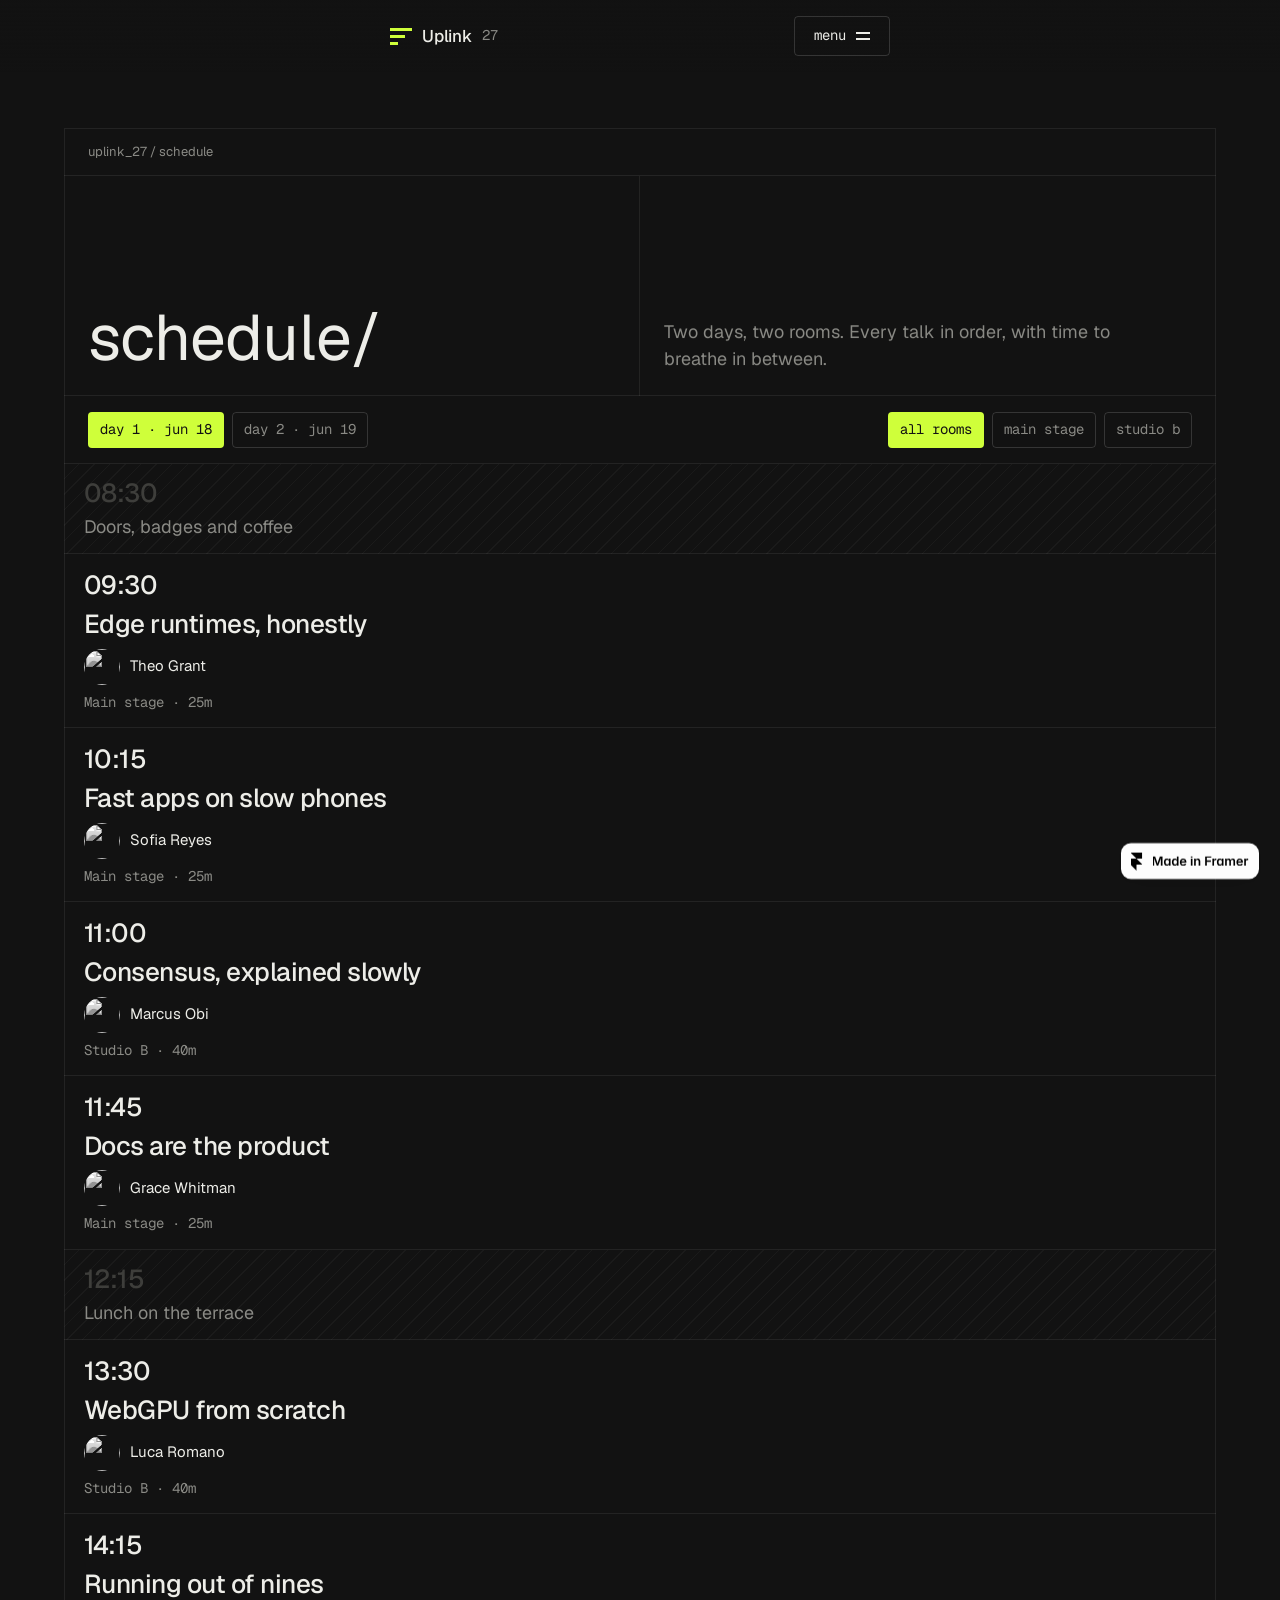
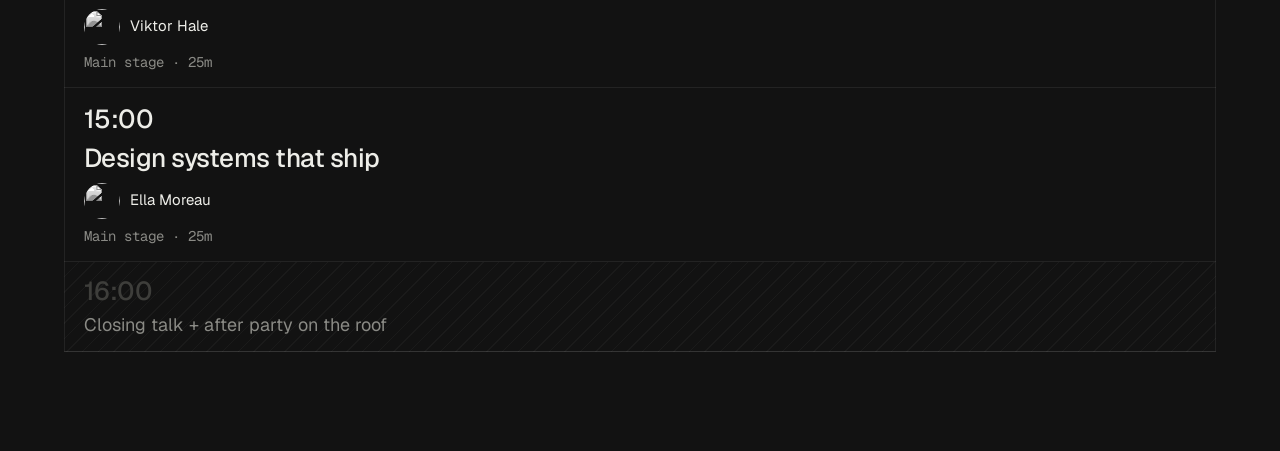
==== uplink-copy-site/schedule/index.html @ 3e93060b "Framer Uplink 27 export'unu orijinal haliyle ekle Framer "Full Site Export" çıktısı (~/Downloads/upl" ====
<!doctype html>
<!-- Made in Framer · framer.com -->
<!-- Published Nov 7, 2026, 7:01 PM UTC -->
<html dir="ltr">
<head><script>(function(){var p=location.pathname;if(p.endsWith("/index.html")){history.replaceState(null,"",p.slice(0,-10))}})()</script><script>(function(){document.addEventListener("click",function(e){if(e.defaultPrevented||e.button!==0||e.metaKey||e.ctrlKey||e.shiftKey||e.altKey)return;var a=e.target&&e.target.closest?e.target.closest("a[href]"):null;if(!a)return;if(a.target&&a.target!=="_self")return;if(a.hasAttribute("download"))return;var href=a.getAttribute("href")||"";if(href.charAt(0)==="#")return;var u;try{u=new URL(a.href,location.href)}catch(err){return}if(u.origin!==location.origin)return;if(u.pathname===location.pathname&&u.hash)return;e.preventDefault();e.stopPropagation();location.assign(u.href)},true)})()</script><script>(function(){var M={"/sites/6qKRHPJuOulgF9iphfBqgC/searchIndex-bbk2t8xtTjRT.json":"assets/framerusercontent.com/sites/6qKRHPJuOulgF9iphfBqgC/searchIndex-bbk2t8xtTjRT.json","/images/btPNyXOE58vjiGgznYb05Z1S4c.png":"assets/framerusercontent.com/images/btPNyXOE58vjiGgznYb05Z1S4c.png","/images/lqGhwTAApcG7jBtMNrDeK4U89Y.png":"assets/framerusercontent.com/images/lqGhwTAApcG7jBtMNrDeK4U89Y.png","/assets/6OEBJhrZTpBjxjBNBwyht365Hpk.png":"assets/framerusercontent.com/assets/6OEBJhrZTpBjxjBNBwyht365Hpk.png","/assets/5vvr9Vy74if2I6bQbJvbw7SY1pQ.woff2":"assets/framerusercontent.com/assets/5vvr9Vy74if2I6bQbJvbw7SY1pQ.woff2","/assets/EOr0mi4hNtlgWNn9if640EZzXCo.woff2":"assets/framerusercontent.com/assets/EOr0mi4hNtlgWNn9if640EZzXCo.woff2","/assets/Y9k9QrlZAqio88Klkmbd8VoMQc.woff2":"assets/framerusercontent.com/assets/Y9k9QrlZAqio88Klkmbd8VoMQc.woff2","/assets/OYrD2tBIBPvoJXiIHnLoOXnY9M.woff2":"assets/framerusercontent.com/assets/OYrD2tBIBPvoJXiIHnLoOXnY9M.woff2","/assets/JeYwfuaPfZHQhEG8U5gtPDZ7WQ.woff2":"assets/framerusercontent.com/assets/JeYwfuaPfZHQhEG8U5gtPDZ7WQ.woff2","/assets/GrgcKwrN6d3Uz8EwcLHZxwEfC4.woff2":"assets/framerusercontent.com/assets/GrgcKwrN6d3Uz8EwcLHZxwEfC4.woff2","/assets/b6Y37FthZeALduNqHicBT6FutY.woff2":"assets/framerusercontent.com/assets/b6Y37FthZeALduNqHicBT6FutY.woff2","/images/v34hGNZCOzm5ogaaOcq73k49Jhw.jpg?width=640&height=640":"assets/framerusercontent.com/images/v34hGNZCOzm5ogaaOcq73k49Jhw.1v6pxe9.jpg","/images/v34hGNZCOzm5ogaaOcq73k49Jhw.jpg?scale-down-to=512&width=640&height=640":"assets/framerusercontent.com/images/v34hGNZCOzm5ogaaOcq73k49Jhw.0c2qcuz.jpg","/images/62C3tPkg0Akp8vOVEFGW9ryIYs.jpg?width=640&height=640":"assets/framerusercontent.com/images/62C3tPkg0Akp8vOVEFGW9ryIYs.1v6pxe9.jpg","/images/62C3tPkg0Akp8vOVEFGW9ryIYs.jpg?scale-down-to=512&width=640&height=640":"assets/framerusercontent.com/images/62C3tPkg0Akp8vOVEFGW9ryIYs.0c2qcuz.jpg","/images/TdGBTYFsm7v7IxM99FUC194BifA.jpg?width=640&height=640":"assets/framerusercontent.com/images/TdGBTYFsm7v7IxM99FUC194BifA.1v6pxe9.jpg","/images/TdGBTYFsm7v7IxM99FUC194BifA.jpg?scale-down-to=512&width=640&height=640":"assets/framerusercontent.com/images/TdGBTYFsm7v7IxM99FUC194BifA.0c2qcuz.jpg","/images/FprOQVirBCxwd9srnzBF9wgnEs.jpg?width=640&height=640":"assets/framerusercontent.com/images/FprOQVirBCxwd9srnzBF9wgnEs.1v6pxe9.jpg","/images/FprOQVirBCxwd9srnzBF9wgnEs.jpg?scale-down-to=512&width=640&height=640":"assets/framerusercontent.com/images/FprOQVirBCxwd9srnzBF9wgnEs.0c2qcuz.jpg","/images/NYt9kobyNBPN69YOxrturUGZAbc.jpg?width=640&height=640":"assets/framerusercontent.com/images/NYt9kobyNBPN69YOxrturUGZAbc.1v6pxe9.jpg","/images/NYt9kobyNBPN69YOxrturUGZAbc.jpg?scale-down-to=512&width=640&height=640":"assets/framerusercontent.com/images/NYt9kobyNBPN69YOxrturUGZAbc.0c2qcuz.jpg","/images/QVUcLbchER4o2jCyNWIZvHH6Lo.jpg?width=640&height=640":"assets/framerusercontent.com/images/QVUcLbchER4o2jCyNWIZvHH6Lo.1v6pxe9.jpg","/images/QVUcLbchER4o2jCyNWIZvHH6Lo.jpg?scale-down-to=512&width=640&height=640":"assets/framerusercontent.com/images/QVUcLbchER4o2jCyNWIZvHH6Lo.0c2qcuz.jpg","/images/sMzYYbaNDfYk3tYI4EDVr1t2A.jpg?width=640&height=640":"assets/framerusercontent.com/images/sMzYYbaNDfYk3tYI4EDVr1t2A.1v6pxe9.jpg","/images/sMzYYbaNDfYk3tYI4EDVr1t2A.jpg?scale-down-to=512&width=640&height=640":"assets/framerusercontent.com/images/sMzYYbaNDfYk3tYI4EDVr1t2A.0c2qcuz.jpg","/images/W2QtAO9Mx8zzwFrMNwVBlgzJU.jpg?width=640&height=640":"assets/framerusercontent.com/images/W2QtAO9Mx8zzwFrMNwVBlgzJU.1v6pxe9.jpg","/images/W2QtAO9Mx8zzwFrMNwVBlgzJU.jpg?scale-down-to=512&width=640&height=640":"assets/framerusercontent.com/images/W2QtAO9Mx8zzwFrMNwVBlgzJU.0c2qcuz.jpg","/images/Q6Npz4EXqtEO6uRdAHqiKIbs.jpg?width=640&height=640":"assets/framerusercontent.com/images/Q6Npz4EXqtEO6uRdAHqiKIbs.1v6pxe9.jpg","/images/Q6Npz4EXqtEO6uRdAHqiKIbs.jpg?scale-down-to=512&width=640&height=640":"assets/framerusercontent.com/images/Q6Npz4EXqtEO6uRdAHqiKIbs.0c2qcuz.jpg","/images/aSluGDwaoELLZvQFLgtrr9yQdjQ.jpg?width=640&height=640":"assets/framerusercontent.com/images/aSluGDwaoELLZvQFLgtrr9yQdjQ.1v6pxe9.jpg","/images/aSluGDwaoELLZvQFLgtrr9yQdjQ.jpg?scale-down-to=512&width=640&height=640":"assets/framerusercontent.com/images/aSluGDwaoELLZvQFLgtrr9yQdjQ.0c2qcuz.jpg","/images/KihaD5QIoy3pUQUPCrPOWUZj9JI.jpg?width=640&height=640":"assets/framerusercontent.com/images/KihaD5QIoy3pUQUPCrPOWUZj9JI.1v6pxe9.jpg","/images/KihaD5QIoy3pUQUPCrPOWUZj9JI.jpg?scale-down-to=512&width=640&height=640":"assets/framerusercontent.com/images/KihaD5QIoy3pUQUPCrPOWUZj9JI.0c2qcuz.jpg","/images/Z3jA3VhM3nGO62dLeA0vkXG9Wlc.jpg?width=640&height=640":"assets/framerusercontent.com/images/Z3jA3VhM3nGO62dLeA0vkXG9Wlc.1v6pxe9.jpg","/images/Z3jA3VhM3nGO62dLeA0vkXG9Wlc.jpg?scale-down-to=512&width=640&height=640":"assets/framerusercontent.com/images/Z3jA3VhM3nGO62dLeA0vkXG9Wlc.0c2qcuz.jpg","/images/ntOSEy2PaQAhGyaDxX14cltsbqQ.jpg?scale-down-to=512&width=1200&height=675":"assets/framerusercontent.com/images/ntOSEy2PaQAhGyaDxX14cltsbqQ.19pmp3m.jpg","/images/ntOSEy2PaQAhGyaDxX14cltsbqQ.jpg?scale-down-to=1024&width=1200&height=675":"assets/framerusercontent.com/images/ntOSEy2PaQAhGyaDxX14cltsbqQ.1weghvx.jpg","/images/ntOSEy2PaQAhGyaDxX14cltsbqQ.jpg?width=1200&height=675":"assets/framerusercontent.com/images/ntOSEy2PaQAhGyaDxX14cltsbqQ.1wz1moo.jpg","/images/tHFbEmokcVFPYO2gBLfqxJSTPqU.jpg?scale-down-to=512&width=1200&height=800":"assets/framerusercontent.com/images/tHFbEmokcVFPYO2gBLfqxJSTPqU.1vxc378.jpg","/images/tHFbEmokcVFPYO2gBLfqxJSTPqU.jpg?scale-down-to=1024&width=1200&height=800":"assets/framerusercontent.com/images/tHFbEmokcVFPYO2gBLfqxJSTPqU.1aqyxsf.jpg","/images/tHFbEmokcVFPYO2gBLfqxJSTPqU.jpg?width=1200&height=800":"assets/framerusercontent.com/images/tHFbEmokcVFPYO2gBLfqxJSTPqU.05uq1lu.jpg","/images/FprOQVirBCxwd9srnzBF9wgnEs.jpg":"assets/framerusercontent.com/images/FprOQVirBCxwd9srnzBF9wgnEs.jpg","/images/4MSC81hTRNvgIZnq2FRh7qSb4k.png?scale-down-to=512&width=836&height=136":"assets/framerusercontent.com/images/4MSC81hTRNvgIZnq2FRh7qSb4k.0nto17m.png","/images/4MSC81hTRNvgIZnq2FRh7qSb4k.png?width=836&height=136":"assets/framerusercontent.com/images/4MSC81hTRNvgIZnq2FRh7qSb4k.0gxer74.png","/images/kW8wpQGSf2UoucIl9HQa3SDKQ.png?scale-down-to=512&width=556&height=166":"assets/framerusercontent.com/images/kW8wpQGSf2UoucIl9HQa3SDKQ.0s21a98.png","/images/kW8wpQGSf2UoucIl9HQa3SDKQ.png?width=556&height=166":"assets/framerusercontent.com/images/kW8wpQGSf2UoucIl9HQa3SDKQ.1olll6u.png","/images/JUW3bctjrH1pFaStTcCMIjPJKo.png?scale-down-to=512&width=778&height=136":"assets/framerusercontent.com/images/JUW3bctjrH1pFaStTcCMIjPJKo.0ixyc63.png","/images/JUW3bctjrH1pFaStTcCMIjPJKo.png?width=778&height=136":"assets/framerusercontent.com/images/JUW3bctjrH1pFaStTcCMIjPJKo.1xo2y6h.png","/images/86uf3UpgD4o1j7j8M1Pnbi9ZRAE.png?scale-down-to=512&width=666&height=138":"assets/framerusercontent.com/images/86uf3UpgD4o1j7j8M1Pnbi9ZRAE.0gxrgd5.png","/images/86uf3UpgD4o1j7j8M1Pnbi9ZRAE.png?width=666&height=138":"assets/framerusercontent.com/images/86uf3UpgD4o1j7j8M1Pnbi9ZRAE.18pgi6v.png","/images/iRsYonTL0uHlfzv9i86C56wAl2U.png?scale-down-to=512&width=736&height=136":"assets/framerusercontent.com/images/iRsYonTL0uHlfzv9i86C56wAl2U.0t70ja5.png","/images/iRsYonTL0uHlfzv9i86C56wAl2U.png?width=736&height=136":"assets/framerusercontent.com/images/iRsYonTL0uHlfzv9i86C56wAl2U.0ge3587.png","/images/W8nmI36vFSYJRHaTFKaJdrAubY.png?scale-down-to=512&width=734&height=136":"assets/framerusercontent.com/images/W8nmI36vFSYJRHaTFKaJdrAubY.0zgtvkb.png","/images/W8nmI36vFSYJRHaTFKaJdrAubY.png?width=734&height=136":"assets/framerusercontent.com/images/W8nmI36vFSYJRHaTFKaJdrAubY.0dzpj2h.png","/images/mZExpkU9P0NNwO8uLpOBL45w.png?width=492&height=136":"assets/framerusercontent.com/images/mZExpkU9P0NNwO8uLpOBL45w.0egyhr6.png","/images/CzZ9SHXvw0esp7i766pPym8IbMg.png?scale-down-to=512&width=684&height=136":"assets/framerusercontent.com/images/CzZ9SHXvw0esp7i766pPym8IbMg.05y1mvn.png","/images/CzZ9SHXvw0esp7i766pPym8IbMg.png?width=684&height=136":"assets/framerusercontent.com/images/CzZ9SHXvw0esp7i766pPym8IbMg.1li8umt.png","/images/zAuAYTuBKAxliFrwcITZsZCzvc.png?scale-down-to=512&width=888&height=136":"assets/framerusercontent.com/images/zAuAYTuBKAxliFrwcITZsZCzvc.1h0y8th.png","/images/zAuAYTuBKAxliFrwcITZsZCzvc.png?width=888&height=136":"assets/framerusercontent.com/images/zAuAYTuBKAxliFrwcITZsZCzvc.09hfjsz.png","/images/BLLByekf2L2XFx1JZBMUO7ozGHM.png?scale-down-to=512&width=694&height=166":"assets/framerusercontent.com/images/BLLByekf2L2XFx1JZBMUO7ozGHM.1evlqrt.png","/images/BLLByekf2L2XFx1JZBMUO7ozGHM.png?width=694&height=166":"assets/framerusercontent.com/images/BLLByekf2L2XFx1JZBMUO7ozGHM.0toej8z.png","/images/RUFcVT2Ia5zCQt9gaPC15fXVW5M.png?scale-down-to=512&width=562&height=136":"assets/framerusercontent.com/images/RUFcVT2Ia5zCQt9gaPC15fXVW5M.0yoxclk.png","/images/RUFcVT2Ia5zCQt9gaPC15fXVW5M.png?width=562&height=136":"assets/framerusercontent.com/images/RUFcVT2Ia5zCQt9gaPC15fXVW5M.1bcduo6.png","/images/tJ33hXTtXywWKd3Hzeq053fQTw.png?scale-down-to=512&width=550&height=136":"assets/framerusercontent.com/images/tJ33hXTtXywWKd3Hzeq053fQTw.1ngnk1z.png","/images/tJ33hXTtXywWKd3Hzeq053fQTw.png?width=550&height=136":"assets/framerusercontent.com/images/tJ33hXTtXywWKd3Hzeq053fQTw.0nfi85p.png","/sites/6qKRHPJuOulgF9iphfBqgC/rolldown-runtime.Bi-D_2cA.mjs":"assets/framerusercontent.com/sites/6qKRHPJuOulgF9iphfBqgC/rolldown-runtime.Bi-D_2cA.mjs","/sites/6qKRHPJuOulgF9iphfBqgC/react.Dxe_2v0O.mjs":"assets/framerusercontent.com/sites/6qKRHPJuOulgF9iphfBqgC/react.Dxe_2v0O.mjs","/sites/6qKRHPJuOulgF9iphfBqgC/framer.CP5NoSiw.mjs":"assets/framerusercontent.com/sites/6qKRHPJuOulgF9iphfBqgC/framer.CP5NoSiw.mjs","/sites/6qKRHPJuOulgF9iphfBqgC/motion.Yk2TEZIE.mjs":"assets/framerusercontent.com/sites/6qKRHPJuOulgF9iphfBqgC/motion.Yk2TEZIE.mjs","/sites/6qKRHPJuOulgF9iphfBqgC/toplevel-deps.DMkW1u5u.mjs":"assets/framerusercontent.com/sites/6qKRHPJuOulgF9iphfBqgC/toplevel-deps.DMkW1u5u.mjs","/sites/6qKRHPJuOulgF9iphfBqgC/Gm22-tiVP5hHiXTTLEHMLZyeu0I41ZX3vdWfWu9yfbA.Cr_bfCIR.mjs":"assets/framerusercontent.com/sites/6qKRHPJuOulgF9iphfBqgC/Gm22-tiVP5hHiXTTLEHMLZyeu0I41ZX3vdWfWu9yfbA.Cr_bfCIR.mjs","/sites/6qKRHPJuOulgF9iphfBqgC/IrByOniPY.D6ASh_bz.mjs":"assets/framerusercontent.com/sites/6qKRHPJuOulgF9iphfBqgC/IrByOniPY.D6ASh_bz.mjs","/sites/6qKRHPJuOulgF9iphfBqgC/ixER2O3GK.tBSG3B-w.mjs":"assets/framerusercontent.com/sites/6qKRHPJuOulgF9iphfBqgC/ixER2O3GK.tBSG3B-w.mjs","/sites/6qKRHPJuOulgF9iphfBqgC/kanukuOLH.CgVYyb6C.mjs":"assets/framerusercontent.com/sites/6qKRHPJuOulgF9iphfBqgC/kanukuOLH.CgVYyb6C.mjs","/sites/6qKRHPJuOulgF9iphfBqgC/t87mvH_qt.CYOGEPja.mjs":"assets/framerusercontent.com/sites/6qKRHPJuOulgF9iphfBqgC/t87mvH_qt.CYOGEPja.mjs","/sites/6qKRHPJuOulgF9iphfBqgC/augiA20Il.DYLFBa-R.mjs":"assets/framerusercontent.com/sites/6qKRHPJuOulgF9iphfBqgC/augiA20Il.DYLFBa-R.mjs","/sites/6qKRHPJuOulgF9iphfBqgC/script_main.C7nk36ca.mjs":"assets/framerusercontent.com/sites/6qKRHPJuOulgF9iphfBqgC/script_main.C7nk36ca.mjs","/assets/xzgKPWf5y6iuVzme8D08Mr0GDM.png":"assets/framerusercontent.com/assets/xzgKPWf5y6iuVzme8D08Mr0GDM.png","/sites/6qKRHPJuOulgF9iphfBqgC/fA9NtF54edqZDJpPYJBLaPq8WoKxrBJ-dJ4ovLjklUg.BkuN0gIz.mjs":"assets/framerusercontent.com/sites/6qKRHPJuOulgF9iphfBqgC/fA9NtF54edqZDJpPYJBLaPq8WoKxrBJ-dJ4ovLjklUg.BkuN0gIz.mjs","/sites/6qKRHPJuOulgF9iphfBqgC/k1NfB4ggH.BBK_tNWA.mjs":"assets/framerusercontent.com/sites/6qKRHPJuOulgF9iphfBqgC/k1NfB4ggH.BBK_tNWA.mjs","/sites/6qKRHPJuOulgF9iphfBqgC/QpehGXTBr.CRyr1Ird.mjs":"assets/framerusercontent.com/sites/6qKRHPJuOulgF9iphfBqgC/QpehGXTBr.CRyr1Ird.mjs","/assets/rA4taqUC3RcqoCIfRT7KkKwgV4.png":"assets/framerusercontent.com/assets/rA4taqUC3RcqoCIfRT7KkKwgV4.png","/sites/6qKRHPJuOulgF9iphfBqgC/-FrovgLAbV43H5JVKSfI8W2HClx6mMUcO1D0-G73TLY.D-GGlmT8.mjs":"assets/framerusercontent.com/sites/6qKRHPJuOulgF9iphfBqgC/-FrovgLAbV43H5JVKSfI8W2HClx6mMUcO1D0-G73TLY.D-GGlmT8.mjs","/sites/6qKRHPJuOulgF9iphfBqgC/SaXUtSxbU.BmGqw4X3.mjs":"assets/framerusercontent.com/sites/6qKRHPJuOulgF9iphfBqgC/SaXUtSxbU.BmGqw4X3.mjs","/sites/6qKRHPJuOulgF9iphfBqgC/lY7tPPzGt0sCAIL_Sl2jLOnYgNlDdguI_6d8zkt72As.isXdBcOk.mjs":"assets/framerusercontent.com/sites/6qKRHPJuOulgF9iphfBqgC/lY7tPPzGt0sCAIL_Sl2jLOnYgNlDdguI_6d8zkt72As.isXdBcOk.mjs","/sites/6qKRHPJuOulgF9iphfBqgC/EPsZO57VJoZS4Rf7pKap0JrszgSAe70qQ1rzNqH_MlU.C093EDhI.mjs":"assets/framerusercontent.com/sites/6qKRHPJuOulgF9iphfBqgC/EPsZO57VJoZS4Rf7pKap0JrszgSAe70qQ1rzNqH_MlU.C093EDhI.mjs","/sites/6qKRHPJuOulgF9iphfBqgC/HVWCUDKGkBMrtRE0fqUipM1LNgByVHYLwjgQ07E-gb0.D5FAYfRk.mjs":"assets/framerusercontent.com/sites/6qKRHPJuOulgF9iphfBqgC/HVWCUDKGkBMrtRE0fqUipM1LNgByVHYLwjgQ07E-gb0.D5FAYfRk.mjs","/sites/6qKRHPJuOulgF9iphfBqgC/iT8wT6gw8y3u5EAdShBC0N7kBiDG6kW96YEsy00KpsE.QD7j1neR.mjs":"assets/framerusercontent.com/sites/6qKRHPJuOulgF9iphfBqgC/iT8wT6gw8y3u5EAdShBC0N7kBiDG6kW96YEsy00KpsE.QD7j1neR.mjs","/sites/6qKRHPJuOulgF9iphfBqgC/QHa5kXqI7NgWeMGmjhpK_XoPU-kRIhuQe50mLgMeySY.BP2UebrZ.mjs":"assets/framerusercontent.com/sites/6qKRHPJuOulgF9iphfBqgC/QHa5kXqI7NgWeMGmjhpK_XoPU-kRIhuQe50mLgMeySY.BP2UebrZ.mjs","/sites/6qKRHPJuOulgF9iphfBqgC/2yLMbSV57adVmCxEdowAcElIrRoWrdQop1Eze0Sqr4Q.DSKw1RK5.mjs":"assets/framerusercontent.com/sites/6qKRHPJuOulgF9iphfBqgC/2yLMbSV57adVmCxEdowAcElIrRoWrdQop1Eze0Sqr4Q.DSKw1RK5.mjs","/sites/6qKRHPJuOulgF9iphfBqgC/_TQuJdwfaN0za0yyjhIoPjx1Hay0ax2Ad5FJ_BFiQ8c.DvdWvqaW.mjs":"assets/framerusercontent.com/sites/6qKRHPJuOulgF9iphfBqgC/_TQuJdwfaN0za0yyjhIoPjx1Hay0ax2Ad5FJ_BFiQ8c.DvdWvqaW.mjs","/sites/6qKRHPJuOulgF9iphfBqgC/PX9hIOIVM.C5yimjwD.mjs":"assets/framerusercontent.com/sites/6qKRHPJuOulgF9iphfBqgC/PX9hIOIVM.C5yimjwD.mjs","/modules/gbmgYFmHqdzAtN5HRo5l/JriOVw8tRgKP5FoLAAsW/kanukuOLH.js":"assets/framerusercontent.com/modules/gbmgYFmHqdzAtN5HRo5l/JriOVw8tRgKP5FoLAAsW/kanukuOLH.js","/images/GfGkADagM4KEibNcIiRUWlfrR0.jpg":"assets/framerusercontent.com/images/GfGkADagM4KEibNcIiRUWlfrR0.jpg","/images/TdGBTYFsm7v7IxM99FUC194BifA.jpg":"assets/framerusercontent.com/images/TdGBTYFsm7v7IxM99FUC194BifA.jpg","/images/62C3tPkg0Akp8vOVEFGW9ryIYs.jpg":"assets/framerusercontent.com/images/62C3tPkg0Akp8vOVEFGW9ryIYs.jpg","/images/NYt9kobyNBPN69YOxrturUGZAbc.jpg":"assets/framerusercontent.com/images/NYt9kobyNBPN69YOxrturUGZAbc.jpg","/modules/91cfpcW4TGiqGO7cN9Om/KUfHBzvTALqHV2jgbrVR/b2G7FQkHk.js":"assets/framerusercontent.com/modules/91cfpcW4TGiqGO7cN9Om/KUfHBzvTALqHV2jgbrVR/b2G7FQkHk.js","/modules/N4P6d0GtREuPb0zNiYwm/rjmSDOAn82Theanr916A/LqTf6wmf1.js":"assets/framerusercontent.com/modules/N4P6d0GtREuPb0zNiYwm/rjmSDOAn82Theanr916A/LqTf6wmf1.js","/modules/DTYPSU1OEdMd6NdXZzHJ/31mRhfvZDMLoe4iLEdNP/ol_uNZUKK.js":"assets/framerusercontent.com/modules/DTYPSU1OEdMd6NdXZzHJ/31mRhfvZDMLoe4iLEdNP/ol_uNZUKK.js","/modules/VmTTthkJ1ajoOvPit9BZ/J2JfU5xufLb86N0ipMbB/RHU19FfB8.js":"assets/framerusercontent.com/modules/VmTTthkJ1ajoOvPit9BZ/J2JfU5xufLb86N0ipMbB/RHU19FfB8.js","/third-party-assets/fontshare/":"assets/framerusercontent.com/third-party-assets/fontshare/index","/sites/6qKRHPJuOulgF9iphfBqgC/chunk.B3RYC8bk.BmD0bPAz.mjs":"assets/framerusercontent.com/sites/6qKRHPJuOulgF9iphfBqgC/chunk.B3RYC8bk.BmD0bPAz.mjs","/sites/6qKRHPJuOulgF9iphfBqgC/epBF_d5fc.CilxCuZb.mjs":"assets/framerusercontent.com/sites/6qKRHPJuOulgF9iphfBqgC/epBF_d5fc.CilxCuZb.mjs","/modules/cr2JP4nVTMHOJ11papw2/4KVcnMwDubsOiOviumkJ/wa5pbCViz.js":"assets/framerusercontent.com/modules/cr2JP4nVTMHOJ11papw2/4KVcnMwDubsOiOviumkJ/wa5pbCViz.js","/sites/6qKRHPJuOulgF9iphfBqgC/eUp2jMXoI.BRzaHbpG.mjs":"assets/framerusercontent.com/sites/6qKRHPJuOulgF9iphfBqgC/eUp2jMXoI.BRzaHbpG.mjs","/sites/6qKRHPJuOulgF9iphfBqgC/MyuALfv6j.CdHqPb0y.mjs":"assets/framerusercontent.com/sites/6qKRHPJuOulgF9iphfBqgC/MyuALfv6j.CdHqPb0y.mjs","/sites/6qKRHPJuOulgF9iphfBqgC/Hzt6h4iWr.Di2K5G2S.mjs":"assets/framerusercontent.com/sites/6qKRHPJuOulgF9iphfBqgC/Hzt6h4iWr.Di2K5G2S.mjs","/sites/6qKRHPJuOulgF9iphfBqgC/Dqa3bHtR0.5F3FeOkv.mjs":"assets/framerusercontent.com/sites/6qKRHPJuOulgF9iphfBqgC/Dqa3bHtR0.5F3FeOkv.mjs","/modules/wKZcZ989QKFo68lOvpsh/evcTrMJSvkHlgClNCgyr/ZkuUwWIrU.js":"assets/framerusercontent.com/modules/wKZcZ989QKFo68lOvpsh/evcTrMJSvkHlgClNCgyr/ZkuUwWIrU.js","/sites/6qKRHPJuOulgF9iphfBqgC/jiUcCvxca.J3A4IeVI.mjs":"assets/framerusercontent.com/sites/6qKRHPJuOulgF9iphfBqgC/jiUcCvxca.J3A4IeVI.mjs","/modules/gbmgYFmHqdzAtN5HRo5l/JriOVw8tRgKP5FoLAAsW/kanukuOLH-0.js":"assets/framerusercontent.com/modules/gbmgYFmHqdzAtN5HRo5l/JriOVw8tRgKP5FoLAAsW/kanukuOLH-0.js","/modules/gbmgYFmHqdzAtN5HRo5l/JriOVw8tRgKP5FoLAAsW/kanukuOLH-1.js":"assets/framerusercontent.com/modules/gbmgYFmHqdzAtN5HRo5l/JriOVw8tRgKP5FoLAAsW/kanukuOLH-1.js","/modules/N4P6d0GtREuPb0zNiYwm/rjmSDOAn82Theanr916A/LqTf6wmf1-0.js":"assets/framerusercontent.com/modules/N4P6d0GtREuPb0zNiYwm/rjmSDOAn82Theanr916A/LqTf6wmf1-0.js","/modules/N4P6d0GtREuPb0zNiYwm/rjmSDOAn82Theanr916A/LqTf6wmf1-1.js":"assets/framerusercontent.com/modules/N4P6d0GtREuPb0zNiYwm/rjmSDOAn82Theanr916A/LqTf6wmf1-1.js","/modules/91cfpcW4TGiqGO7cN9Om/KUfHBzvTALqHV2jgbrVR/b2G7FQkHk-0.js":"assets/framerusercontent.com/modules/91cfpcW4TGiqGO7cN9Om/KUfHBzvTALqHV2jgbrVR/b2G7FQkHk-0.js","/modules/91cfpcW4TGiqGO7cN9Om/KUfHBzvTALqHV2jgbrVR/b2G7FQkHk-1.js":"assets/framerusercontent.com/modules/91cfpcW4TGiqGO7cN9Om/KUfHBzvTALqHV2jgbrVR/b2G7FQkHk-1.js","/modules/VmTTthkJ1ajoOvPit9BZ/J2JfU5xufLb86N0ipMbB/RHU19FfB8-0.js":"assets/framerusercontent.com/modules/VmTTthkJ1ajoOvPit9BZ/J2JfU5xufLb86N0ipMbB/RHU19FfB8-0.js","/modules/VmTTthkJ1ajoOvPit9BZ/J2JfU5xufLb86N0ipMbB/RHU19FfB8-1.js":"assets/framerusercontent.com/modules/VmTTthkJ1ajoOvPit9BZ/J2JfU5xufLb86N0ipMbB/RHU19FfB8-1.js","/modules/DTYPSU1OEdMd6NdXZzHJ/31mRhfvZDMLoe4iLEdNP/ol_uNZUKK-0.js":"assets/framerusercontent.com/modules/DTYPSU1OEdMd6NdXZzHJ/31mRhfvZDMLoe4iLEdNP/ol_uNZUKK-0.js","/modules/DTYPSU1OEdMd6NdXZzHJ/31mRhfvZDMLoe4iLEdNP/ol_uNZUKK-1.js":"assets/framerusercontent.com/modules/DTYPSU1OEdMd6NdXZzHJ/31mRhfvZDMLoe4iLEdNP/ol_uNZUKK-1.js","/modules/cr2JP4nVTMHOJ11papw2/4KVcnMwDubsOiOviumkJ/wa5pbCViz-0.js":"assets/framerusercontent.com/modules/cr2JP4nVTMHOJ11papw2/4KVcnMwDubsOiOviumkJ/wa5pbCViz-0.js","/modules/cr2JP4nVTMHOJ11papw2/4KVcnMwDubsOiOviumkJ/wa5pbCViz-1.js":"assets/framerusercontent.com/modules/cr2JP4nVTMHOJ11papw2/4KVcnMwDubsOiOviumkJ/wa5pbCViz-1.js","/assets/kRycZENBVCBBbMhfvXTmYU7Vqc.png":"assets/framerusercontent.com/assets/kRycZENBVCBBbMhfvXTmYU7Vqc.png","/modules/GHkseUtoFszHpVW5qyko/mbltlF5luOTvh241xm2a/Dqa3bHtR0.js":"assets/framerusercontent.com/modules/GHkseUtoFszHpVW5qyko/mbltlF5luOTvh241xm2a/Dqa3bHtR0.js","/modules/wKZcZ989QKFo68lOvpsh/evcTrMJSvkHlgClNCgyr/ZkuUwWIrU-0.js":"assets/framerusercontent.com/modules/wKZcZ989QKFo68lOvpsh/evcTrMJSvkHlgClNCgyr/ZkuUwWIrU-0.js","/modules/wKZcZ989QKFo68lOvpsh/evcTrMJSvkHlgClNCgyr/ZkuUwWIrU-1.js":"assets/framerusercontent.com/modules/wKZcZ989QKFo68lOvpsh/evcTrMJSvkHlgClNCgyr/ZkuUwWIrU-1.js","/modules/BsaeudFpdvvWP4bggusr/esG4rl8qkprp6Uo8W7or/MyuALfv6j.js":"assets/framerusercontent.com/modules/BsaeudFpdvvWP4bggusr/esG4rl8qkprp6Uo8W7or/MyuALfv6j.js","/assets/dDzGJmakk6EUwTgyQDX0Eyne4wE.png":"assets/framerusercontent.com/assets/dDzGJmakk6EUwTgyQDX0Eyne4wE.png","/modules/GHkseUtoFszHpVW5qyko/mbltlF5luOTvh241xm2a/Dqa3bHtR0-0.js":"assets/framerusercontent.com/modules/GHkseUtoFszHpVW5qyko/mbltlF5luOTvh241xm2a/Dqa3bHtR0-0.js","/modules/GHkseUtoFszHpVW5qyko/mbltlF5luOTvh241xm2a/Dqa3bHtR0-1.js":"assets/framerusercontent.com/modules/GHkseUtoFszHpVW5qyko/mbltlF5luOTvh241xm2a/Dqa3bHtR0-1.js","/modules/BsaeudFpdvvWP4bggusr/esG4rl8qkprp6Uo8W7or/MyuALfv6j-0.js":"assets/framerusercontent.com/modules/BsaeudFpdvvWP4bggusr/esG4rl8qkprp6Uo8W7or/MyuALfv6j-0.js","/modules/BsaeudFpdvvWP4bggusr/esG4rl8qkprp6Uo8W7or/MyuALfv6j-1.js":"assets/framerusercontent.com/modules/BsaeudFpdvvWP4bggusr/esG4rl8qkprp6Uo8W7or/MyuALfv6j-1.js","/chunk-JSZPSK4C.mjs":"assets/app.framerstatic.com/chunk-JSZPSK4C.mjs","/chunk-BEAJFPMP.mjs":"assets/app.framerstatic.com/chunk-BEAJFPMP.mjs","/chunk-YRQ7G4QH.mjs":"assets/app.framerstatic.com/chunk-YRQ7G4QH.mjs","/chunk-WLHSDIGQ.mjs":"assets/app.framerstatic.com/chunk-WLHSDIGQ.mjs","/editorbar.62SZERSO.mjs":"assets/app.framerstatic.com/editorbar.62SZERSO.mjs","/chunk-WOEOGJ2W.mjs":"assets/app.framerstatic.com/chunk-WOEOGJ2W.mjs","/editorbar.NM2BL35K.css":"assets/app.framerstatic.com/editorbar.NM2BL35K.css","/EditButton-IWZK6YQ3.mjs":"assets/app.framerstatic.com/EditButton-IWZK6YQ3.mjs","/render-OIKC4UIA.mjs":"assets/app.framerstatic.com/render-OIKC4UIA.mjs","/chunk-BIA2XIC4.mjs":"assets/app.framerstatic.com/chunk-BIA2XIC4.mjs","/chunk-WAC2IPPM.mjs":"assets/app.framerstatic.com/chunk-WAC2IPPM.mjs","/chunk-6WCC4VXR.mjs":"assets/app.framerstatic.com/chunk-6WCC4VXR.mjs","/chunk-ZXP3HAVQ.mjs":"assets/app.framerstatic.com/chunk-ZXP3HAVQ.mjs","/chunk-LQMJJZ7H.mjs":"assets/app.framerstatic.com/chunk-LQMJJZ7H.mjs","/chunk-LQKOPGGN.mjs":"assets/app.framerstatic.com/chunk-LQKOPGGN.mjs","/chunk-SCCCCPCG.mjs":"assets/app.framerstatic.com/chunk-SCCCCPCG.mjs","/chunk-VFUMKGNV.mjs":"assets/app.framerstatic.com/chunk-VFUMKGNV.mjs","/chunk-D3BIVQHH.mjs":"assets/app.framerstatic.com/chunk-D3BIVQHH.mjs","/chunk-U7L72RHY.mjs":"assets/app.framerstatic.com/chunk-U7L72RHY.mjs","/chunk-L3JPZJ2K.mjs":"assets/app.framerstatic.com/chunk-L3JPZJ2K.mjs","/chunk-NOKC3ZEX.mjs":"assets/app.framerstatic.com/chunk-NOKC3ZEX.mjs","/chunk-V3C5CSFI.mjs":"assets/app.framerstatic.com/chunk-V3C5CSFI.mjs","/chunk-YKQPZTUX.mjs":"assets/app.framerstatic.com/chunk-YKQPZTUX.mjs","/chunk-7NRINZJY.mjs":"assets/app.framerstatic.com/chunk-7NRINZJY.mjs","/chunk-FIJLBKPU.mjs":"assets/app.framerstatic.com/chunk-FIJLBKPU.mjs","/chunk-UOHQUQUT.mjs":"assets/app.framerstatic.com/chunk-UOHQUQUT.mjs","/chunk-N4BXE2AG.mjs":"assets/app.framerstatic.com/chunk-N4BXE2AG.mjs","/chunk-OUQ7QHER.mjs":"assets/app.framerstatic.com/chunk-OUQ7QHER.mjs","/chunk-SAZULEG5.mjs":"assets/app.framerstatic.com/chunk-SAZULEG5.mjs","/chunk-GVLASJ2I.mjs":"assets/app.framerstatic.com/chunk-GVLASJ2I.mjs","/chunk-2TNEYMLU.mjs":"assets/app.framerstatic.com/chunk-2TNEYMLU.mjs","/chunk-I4WV5YGI.mjs":"assets/app.framerstatic.com/chunk-I4WV5YGI.mjs","/chunk-BEVD33K2.mjs":"assets/app.framerstatic.com/chunk-BEVD33K2.mjs","/chunk-OIRCAAOF.mjs":"assets/app.framerstatic.com/chunk-OIRCAAOF.mjs","/chunk-TULBJLSQ.mjs":"assets/app.framerstatic.com/chunk-TULBJLSQ.mjs","/chunk-E2B4PANW.mjs":"assets/app.framerstatic.com/chunk-E2B4PANW.mjs","/chunk-73DCT4FW.mjs":"assets/app.framerstatic.com/chunk-73DCT4FW.mjs","/chunk-Q652OIYH.mjs":"assets/app.framerstatic.com/chunk-Q652OIYH.mjs","/chunk-NU7BJZ44.mjs":"assets/app.framerstatic.com/chunk-NU7BJZ44.mjs","/chunk-6MAAPGOI.mjs":"assets/app.framerstatic.com/chunk-6MAAPGOI.mjs","/chunk-QL7HWLY6.mjs":"assets/app.framerstatic.com/chunk-QL7HWLY6.mjs","/chunk-EZMDKA7N.mjs":"assets/app.framerstatic.com/chunk-EZMDKA7N.mjs","/chunk-DVLP366F.mjs":"assets/app.framerstatic.com/chunk-DVLP366F.mjs","/chunk-STDMHL4N.mjs":"assets/app.framerstatic.com/chunk-STDMHL4N.mjs","/chunk-AYYBTPZU.mjs":"assets/app.framerstatic.com/chunk-AYYBTPZU.mjs","/chunk-L2QYKMOJ.mjs":"assets/app.framerstatic.com/chunk-L2QYKMOJ.mjs","/chunk-TQXQHNIA.mjs":"assets/app.framerstatic.com/chunk-TQXQHNIA.mjs","/chunk-ZKZJ3CDM.mjs":"assets/app.framerstatic.com/chunk-ZKZJ3CDM.mjs","/chunk-KYM2LAWB.mjs":"assets/app.framerstatic.com/chunk-KYM2LAWB.mjs","/chunk-G4XUWRQW.mjs":"assets/app.framerstatic.com/chunk-G4XUWRQW.mjs","/chunk-VBCXFFMV.mjs":"assets/app.framerstatic.com/chunk-VBCXFFMV.mjs","/chunk-GFKKOOR3.mjs":"assets/app.framerstatic.com/chunk-GFKKOOR3.mjs","/chunk-RDLE5VXU.mjs":"assets/app.framerstatic.com/chunk-RDLE5VXU.mjs","/chunk-QVDGMSWL.mjs":"assets/app.framerstatic.com/chunk-QVDGMSWL.mjs","/chunk-NXFCAOLM.mjs":"assets/app.framerstatic.com/chunk-NXFCAOLM.mjs","/chunk-4GL23XDC.mjs":"assets/app.framerstatic.com/chunk-4GL23XDC.mjs","/chunk-R2MXLLHS.mjs":"assets/app.framerstatic.com/chunk-R2MXLLHS.mjs","/chunk-QYUN3GWL.mjs":"assets/app.framerstatic.com/chunk-QYUN3GWL.mjs","/chunk-WWPX2YKV.mjs":"assets/app.framerstatic.com/chunk-WWPX2YKV.mjs","/chunk-UBF5D4QE.mjs":"assets/app.framerstatic.com/chunk-UBF5D4QE.mjs","/chunk-EHVYGNVJ.mjs":"assets/app.framerstatic.com/chunk-EHVYGNVJ.mjs","/chunk-BLSKQ6TG.mjs":"assets/app.framerstatic.com/chunk-BLSKQ6TG.mjs","/chunk-X3G2FYTS.mjs":"assets/app.framerstatic.com/chunk-X3G2FYTS.mjs","/chunk-ETFKW367.mjs":"assets/app.framerstatic.com/chunk-ETFKW367.mjs","/chunk-5PRTUGBU.mjs":"assets/app.framerstatic.com/chunk-5PRTUGBU.mjs","/chunk-XNZRDAH2.mjs":"assets/app.framerstatic.com/chunk-XNZRDAH2.mjs","/chunk-GHARU3XL.mjs":"assets/app.framerstatic.com/chunk-GHARU3XL.mjs","/chunk-PLZKQ22A.mjs":"assets/app.framerstatic.com/chunk-PLZKQ22A.mjs","/chunk-HQMZV6DP.mjs":"assets/app.framerstatic.com/chunk-HQMZV6DP.mjs","/chunk-5J75RUHV.mjs":"assets/app.framerstatic.com/chunk-5J75RUHV.mjs","/chunk-N2DJHBJE.mjs":"assets/app.framerstatic.com/chunk-N2DJHBJE.mjs","/chunk-BOLNZQB3.mjs":"assets/app.framerstatic.com/chunk-BOLNZQB3.mjs","/chunk-MYSAMYRY.mjs":"assets/app.framerstatic.com/chunk-MYSAMYRY.mjs","/chunk-XFC6OVIX.mjs":"assets/app.framerstatic.com/chunk-XFC6OVIX.mjs","/chunk-Y55C467E.mjs":"assets/app.framerstatic.com/chunk-Y55C467E.mjs","/chunk-TRZ6J3BA.mjs":"assets/app.framerstatic.com/chunk-TRZ6J3BA.mjs","/chunk-TZVEVLPV.mjs":"assets/app.framerstatic.com/chunk-TZVEVLPV.mjs","/chunk-OOAH7XZ5.mjs":"assets/app.framerstatic.com/chunk-OOAH7XZ5.mjs","/chunk-6YWJSXKA.mjs":"assets/app.framerstatic.com/chunk-6YWJSXKA.mjs","/chunk-ZHJ6HRM6.mjs":"assets/app.framerstatic.com/chunk-ZHJ6HRM6.mjs","/chunk-7QVWWMIF.mjs":"assets/app.framerstatic.com/chunk-7QVWWMIF.mjs","/chunk-VLNZ2AGW.mjs":"assets/app.framerstatic.com/chunk-VLNZ2AGW.mjs","/chunk-LB6X3CLW.mjs":"assets/app.framerstatic.com/chunk-LB6X3CLW.mjs","/chunk-D3SZBJZX.mjs":"assets/app.framerstatic.com/chunk-D3SZBJZX.mjs","/chunk-XL4SXJ2R.mjs":"assets/app.framerstatic.com/chunk-XL4SXJ2R.mjs","/chunk-FVIRDBI2.mjs":"assets/app.framerstatic.com/chunk-FVIRDBI2.mjs","/chunk-OGQCKB6U.mjs":"assets/app.framerstatic.com/chunk-OGQCKB6U.mjs","/chunk-DHZWEIEI.mjs":"assets/app.framerstatic.com/chunk-DHZWEIEI.mjs","/chunk-YY75G3LC.mjs":"assets/app.framerstatic.com/chunk-YY75G3LC.mjs","/chunk-2Z4UPA7G.mjs":"assets/app.framerstatic.com/chunk-2Z4UPA7G.mjs","/chunk-XEUPFUAZ.mjs":"assets/app.framerstatic.com/chunk-XEUPFUAZ.mjs","/chunk-GPIRUQFY.mjs":"assets/app.framerstatic.com/chunk-GPIRUQFY.mjs","/chunk-65U5SPEK.mjs":"assets/app.framerstatic.com/chunk-65U5SPEK.mjs","/chunk-5Y36GTP3.mjs":"assets/app.framerstatic.com/chunk-5Y36GTP3.mjs","/chunk-5WMVVAFY.mjs":"assets/app.framerstatic.com/chunk-5WMVVAFY.mjs","/chunk-WBAAF44U.mjs":"assets/app.framerstatic.com/chunk-WBAAF44U.mjs","/chunk-XOFJBWUY.mjs":"assets/app.framerstatic.com/chunk-XOFJBWUY.mjs","/chunk-RVEUZKWN.mjs":"assets/app.framerstatic.com/chunk-RVEUZKWN.mjs","/chunk-AJIMWAN7.mjs":"assets/app.framerstatic.com/chunk-AJIMWAN7.mjs","/chunk-L72QRVKJ.mjs":"assets/app.framerstatic.com/chunk-L72QRVKJ.mjs","/chunk-TLVBN4S2.mjs":"assets/app.framerstatic.com/chunk-TLVBN4S2.mjs","/chunk-OBPP2IZ7.mjs":"assets/app.framerstatic.com/chunk-OBPP2IZ7.mjs","/chunk-PP2DUQOO.mjs":"assets/app.framerstatic.com/chunk-PP2DUQOO.mjs","/chunk-JAOUGGNZ.mjs":"assets/app.framerstatic.com/chunk-JAOUGGNZ.mjs","/chunk-Y56KFRPW.mjs":"assets/app.framerstatic.com/chunk-Y56KFRPW.mjs","/chunk-M774VLGN.mjs":"assets/app.framerstatic.com/chunk-M774VLGN.mjs","/chunk-BFCQK7VA.mjs":"assets/app.framerstatic.com/chunk-BFCQK7VA.mjs","/chunk-B6JJ2XHA.mjs":"assets/app.framerstatic.com/chunk-B6JJ2XHA.mjs","/chunk-47P32JLD.mjs":"assets/app.framerstatic.com/chunk-47P32JLD.mjs","/chunk-V6F6SSST.mjs":"assets/app.framerstatic.com/chunk-V6F6SSST.mjs","/chunk-K6L5GVTR.mjs":"assets/app.framerstatic.com/chunk-K6L5GVTR.mjs","/chunk-G3KF7MVA.mjs":"assets/app.framerstatic.com/chunk-G3KF7MVA.mjs","/chunk-WPWSHZF5.mjs":"assets/app.framerstatic.com/chunk-WPWSHZF5.mjs","/chunk-YT5HHZEW.mjs":"assets/app.framerstatic.com/chunk-YT5HHZEW.mjs","/chunk-TVE3KXP2.mjs":"assets/app.framerstatic.com/chunk-TVE3KXP2.mjs","/chunk-R6JTFMJS.mjs":"assets/app.framerstatic.com/chunk-R6JTFMJS.mjs","/chunk-Q2DQLQOI.mjs":"assets/app.framerstatic.com/chunk-Q2DQLQOI.mjs","/chunk-DGUFEM7F.mjs":"assets/app.framerstatic.com/chunk-DGUFEM7F.mjs","/chunk-VNF7J37M.mjs":"assets/app.framerstatic.com/chunk-VNF7J37M.mjs","/chunk-4R2QGXIH.mjs":"assets/app.framerstatic.com/chunk-4R2QGXIH.mjs","/chunk-QJ6O5K72.mjs":"assets/app.framerstatic.com/chunk-QJ6O5K72.mjs","/chunk-SKQVGOCW.mjs":"assets/app.framerstatic.com/chunk-SKQVGOCW.mjs","/chunk-ZJXUWVST.mjs":"assets/app.framerstatic.com/chunk-ZJXUWVST.mjs","/chunk-P7RVVTNH.mjs":"assets/app.framerstatic.com/chunk-P7RVVTNH.mjs","/chunk-ALPJL5PK.mjs":"assets/app.framerstatic.com/chunk-ALPJL5PK.mjs","/chunk-SCYDFCJI.mjs":"assets/app.framerstatic.com/chunk-SCYDFCJI.mjs","/chunk-DWEQS5LX.mjs":"assets/app.framerstatic.com/chunk-DWEQS5LX.mjs","/chunk-EEJMCYNK.mjs":"assets/app.framerstatic.com/chunk-EEJMCYNK.mjs","/chunk-FUQZY6JN.mjs":"assets/app.framerstatic.com/chunk-FUQZY6JN.mjs","/chunk-TS24LVSZ.mjs":"assets/app.framerstatic.com/chunk-TS24LVSZ.mjs","/chunk-7N53YJEJ.mjs":"assets/app.framerstatic.com/chunk-7N53YJEJ.mjs","/chunk-P6Q3LWLD.mjs":"assets/app.framerstatic.com/chunk-P6Q3LWLD.mjs","/chunk-5GXVFY3X.mjs":"assets/app.framerstatic.com/chunk-5GXVFY3X.mjs","/chunk-VIFBAVOY.mjs":"assets/app.framerstatic.com/chunk-VIFBAVOY.mjs","/chunk-VD6KMVU6.mjs":"assets/app.framerstatic.com/chunk-VD6KMVU6.mjs","/chunk-LHVBJBF4.mjs":"assets/app.framerstatic.com/chunk-LHVBJBF4.mjs","/chunk-HNEHKRZ2.mjs":"assets/app.framerstatic.com/chunk-HNEHKRZ2.mjs","/chunk-IMIVVTRP.mjs":"assets/app.framerstatic.com/chunk-IMIVVTRP.mjs","/chunk-4YX5P4IW.mjs":"assets/app.framerstatic.com/chunk-4YX5P4IW.mjs","/chunk-J4QUXV2R.mjs":"assets/app.framerstatic.com/chunk-J4QUXV2R.mjs","/chunk-ZN6XA7TQ.mjs":"assets/app.framerstatic.com/chunk-ZN6XA7TQ.mjs","/chunk-LE2K7MQ2.mjs":"assets/app.framerstatic.com/chunk-LE2K7MQ2.mjs","/chunk-AZT72PBL.mjs":"assets/app.framerstatic.com/chunk-AZT72PBL.mjs","/chunk-RQ7GRXIO.mjs":"assets/app.framerstatic.com/chunk-RQ7GRXIO.mjs","/chunk-4HRYW54D.mjs":"assets/app.framerstatic.com/chunk-4HRYW54D.mjs","/chunk-AZXT5MI7.mjs":"assets/app.framerstatic.com/chunk-AZXT5MI7.mjs","/chunk-KO4U3KEX.mjs":"assets/app.framerstatic.com/chunk-KO4U3KEX.mjs","/chunk-VW2PG5NQ.mjs":"assets/app.framerstatic.com/chunk-VW2PG5NQ.mjs","/chunk-RM2JK3Y4.mjs":"assets/app.framerstatic.com/chunk-RM2JK3Y4.mjs","/chunk-KN4UVSHF.mjs":"assets/app.framerstatic.com/chunk-KN4UVSHF.mjs","/chunk-SJ5ZASSS.mjs":"assets/app.framerstatic.com/chunk-SJ5ZASSS.mjs","/chunk-3PIOJLHR.mjs":"assets/app.framerstatic.com/chunk-3PIOJLHR.mjs","/chunk-AULNQJA7.mjs":"assets/app.framerstatic.com/chunk-AULNQJA7.mjs","/chunk-NHI45D3X.mjs":"assets/app.framerstatic.com/chunk-NHI45D3X.mjs","/chunk-MJKUC5N4.mjs":"assets/app.framerstatic.com/chunk-MJKUC5N4.mjs","/chunk-5JXGSRPG.mjs":"assets/app.framerstatic.com/chunk-5JXGSRPG.mjs","/chunk-TMNKKTTH.mjs":"assets/app.framerstatic.com/chunk-TMNKKTTH.mjs","/chunk-EKYJNLIX.mjs":"assets/app.framerstatic.com/chunk-EKYJNLIX.mjs","/chunk-7WJ42D6X.mjs":"assets/app.framerstatic.com/chunk-7WJ42D6X.mjs","/chunk-YS3B4HMG.mjs":"assets/app.framerstatic.com/chunk-YS3B4HMG.mjs","/chunk-P5P54LX6.mjs":"assets/app.framerstatic.com/chunk-P5P54LX6.mjs","/chunk-R3RMO3B5.mjs":"assets/app.framerstatic.com/chunk-R3RMO3B5.mjs","/chunk-TCSMRUAW.mjs":"assets/app.framerstatic.com/chunk-TCSMRUAW.mjs","/chunk-3DO2FQVH.mjs":"assets/app.framerstatic.com/chunk-3DO2FQVH.mjs","/chunk-ISW56VHA.mjs":"assets/app.framerstatic.com/chunk-ISW56VHA.mjs","/chunk-XNIFBQQE.mjs":"assets/app.framerstatic.com/chunk-XNIFBQQE.mjs","/chunk-MYL546Y2.mjs":"assets/app.framerstatic.com/chunk-MYL546Y2.mjs","/chunk-LC353KWP.mjs":"assets/app.framerstatic.com/chunk-LC353KWP.mjs","/chunk-I73C3LAQ.mjs":"assets/app.framerstatic.com/chunk-I73C3LAQ.mjs","/chunk-VBBQT7E7.mjs":"assets/app.framerstatic.com/chunk-VBBQT7E7.mjs","/chunk-3JXINZRV.mjs":"assets/app.framerstatic.com/chunk-3JXINZRV.mjs","/chunk-AHBUMA74.mjs":"assets/app.framerstatic.com/chunk-AHBUMA74.mjs","/chunk-3FKOPCJP.mjs":"assets/app.framerstatic.com/chunk-3FKOPCJP.mjs","/chunk-TBVQFHSK.mjs":"assets/app.framerstatic.com/chunk-TBVQFHSK.mjs","/chunk-WBTAMOXF.mjs":"assets/app.framerstatic.com/chunk-WBTAMOXF.mjs","/chunk-DWGVAAZZ.mjs":"assets/app.framerstatic.com/chunk-DWGVAAZZ.mjs","/chunk-MIUJ3AXT.mjs":"assets/app.framerstatic.com/chunk-MIUJ3AXT.mjs","/chunk-LVTM6NBN.mjs":"assets/app.framerstatic.com/chunk-LVTM6NBN.mjs","/chunk-QFU6OGL3.mjs":"assets/app.framerstatic.com/chunk-QFU6OGL3.mjs","/chunk-ATYAMW3V.mjs":"assets/app.framerstatic.com/chunk-ATYAMW3V.mjs","/chunk-BZWYXFAO.mjs":"assets/app.framerstatic.com/chunk-BZWYXFAO.mjs","/chunk-I22VC4SX.mjs":"assets/app.framerstatic.com/chunk-I22VC4SX.mjs","/chunk-REJ2XCEK.mjs":"assets/app.framerstatic.com/chunk-REJ2XCEK.mjs","/chunk-WRBBN7SY.mjs":"assets/app.framerstatic.com/chunk-WRBBN7SY.mjs","/chunk-JWZEBTBN.mjs":"assets/app.framerstatic.com/chunk-JWZEBTBN.mjs","/chunk-XQSJQJWX.mjs":"assets/app.framerstatic.com/chunk-XQSJQJWX.mjs","/chunk-T5J6GYHZ.mjs":"assets/app.framerstatic.com/chunk-T5J6GYHZ.mjs","/chunk-MSHSIAEI.mjs":"assets/app.framerstatic.com/chunk-MSHSIAEI.mjs","/chunk-RNHTTH2C.mjs":"assets/app.framerstatic.com/chunk-RNHTTH2C.mjs","/chunk-DSZG74H2.mjs":"assets/app.framerstatic.com/chunk-DSZG74H2.mjs","/chunk-GHDF5CG4.mjs":"assets/app.framerstatic.com/chunk-GHDF5CG4.mjs","/chunk-AHMJYXZJ.mjs":"assets/app.framerstatic.com/chunk-AHMJYXZJ.mjs","/chunk-AHMVXJCZ.mjs":"assets/app.framerstatic.com/chunk-AHMVXJCZ.mjs","/chunk-EYMNQYLM.mjs":"assets/app.framerstatic.com/chunk-EYMNQYLM.mjs","/chunk-KASGXAVV.mjs":"assets/app.framerstatic.com/chunk-KASGXAVV.mjs","/chunk-SMHMQ5IL.mjs":"assets/app.framerstatic.com/chunk-SMHMQ5IL.mjs","/chunk-UZNETSBG.mjs":"assets/app.framerstatic.com/chunk-UZNETSBG.mjs","/chunk-MMHSYDHB.mjs":"assets/app.framerstatic.com/chunk-MMHSYDHB.mjs","/chunk-YSP5ZHDJ.mjs":"assets/app.framerstatic.com/chunk-YSP5ZHDJ.mjs","/chunk-J3A5W6BK.mjs":"assets/app.framerstatic.com/chunk-J3A5W6BK.mjs","/chunk-7JB7LKQK.mjs":"assets/app.framerstatic.com/chunk-7JB7LKQK.mjs","/chunk-AYNVEX5D.mjs":"assets/app.framerstatic.com/chunk-AYNVEX5D.mjs","/chunk-2FCXHKEL.mjs":"assets/app.framerstatic.com/chunk-2FCXHKEL.mjs","/chunk-WZ6ARK2M.mjs":"assets/app.framerstatic.com/chunk-WZ6ARK2M.mjs","/chunk-EIH2JWGG.mjs":"assets/app.framerstatic.com/chunk-EIH2JWGG.mjs","/chunk-BWOBSYK2.mjs":"assets/app.framerstatic.com/chunk-BWOBSYK2.mjs","/chunk-LUZ6ND5K.mjs":"assets/app.framerstatic.com/chunk-LUZ6ND5K.mjs","/chunk-4JY5UMT2.mjs":"assets/app.framerstatic.com/chunk-4JY5UMT2.mjs","/chunk-EQBCTBZ3.mjs":"assets/app.framerstatic.com/chunk-EQBCTBZ3.mjs","/chunk-SWYZG2NI.mjs":"assets/app.framerstatic.com/chunk-SWYZG2NI.mjs","/chunk-5EE7LLRA.mjs":"assets/app.framerstatic.com/chunk-5EE7LLRA.mjs","/chunk-3WKMMIQB.mjs":"assets/app.framerstatic.com/chunk-3WKMMIQB.mjs","/chunk-GBWZWM2Q.mjs":"assets/app.framerstatic.com/chunk-GBWZWM2Q.mjs","/chunk-HPV3KV4H.mjs":"assets/app.framerstatic.com/chunk-HPV3KV4H.mjs","/chunk-NE3OTXKB.mjs":"assets/app.framerstatic.com/chunk-NE3OTXKB.mjs","/chunk-U6JQPRNE.mjs":"assets/app.framerstatic.com/chunk-U6JQPRNE.mjs","/chunk-5TJM7ELF.mjs":"assets/app.framerstatic.com/chunk-5TJM7ELF.mjs","/chunk-ZKRSIHWU.mjs":"assets/app.framerstatic.com/chunk-ZKRSIHWU.mjs","/chunk-WWAYOXLZ.mjs":"assets/app.framerstatic.com/chunk-WWAYOXLZ.mjs","/chunk-DJZ6HBK3.mjs":"assets/app.framerstatic.com/chunk-DJZ6HBK3.mjs","/chunk-VHFKZWVR.mjs":"assets/app.framerstatic.com/chunk-VHFKZWVR.mjs","/chunk-WBI6GGAG.mjs":"assets/app.framerstatic.com/chunk-WBI6GGAG.mjs","/chunk-KYJXB7JD.mjs":"assets/app.framerstatic.com/chunk-KYJXB7JD.mjs","/chunk-AJKFT7BF.mjs":"assets/app.framerstatic.com/chunk-AJKFT7BF.mjs","/chunk-VPDJYJ6F.mjs":"assets/app.framerstatic.com/chunk-VPDJYJ6F.mjs","/chunk-RJVD5SHM.mjs":"assets/app.framerstatic.com/chunk-RJVD5SHM.mjs","/chunk-IZERXKMG.mjs":"assets/app.framerstatic.com/chunk-IZERXKMG.mjs","/chunk-FN3PMT3K.mjs":"assets/app.framerstatic.com/chunk-FN3PMT3K.mjs","/chunk-B2745C5J.mjs":"assets/app.framerstatic.com/chunk-B2745C5J.mjs","/chunk-UUJZFRP4.mjs":"assets/app.framerstatic.com/chunk-UUJZFRP4.mjs","/chunk-MUEZJ6DD.mjs":"assets/app.framerstatic.com/chunk-MUEZJ6DD.mjs","/chunk-46QUFE34.mjs":"assets/app.framerstatic.com/chunk-46QUFE34.mjs","/chunk-G3SCHMDO.mjs":"assets/app.framerstatic.com/chunk-G3SCHMDO.mjs","/chunk-7GKAI4PF.mjs":"assets/app.framerstatic.com/chunk-7GKAI4PF.mjs","/chunk-DPHJW6UJ.mjs":"assets/app.framerstatic.com/chunk-DPHJW6UJ.mjs","/chunk-3IFT45B7.mjs":"assets/app.framerstatic.com/chunk-3IFT45B7.mjs","/chunk-INX2IHSS.mjs":"assets/app.framerstatic.com/chunk-INX2IHSS.mjs","/chunk-LOT54RHC.mjs":"assets/app.framerstatic.com/chunk-LOT54RHC.mjs","/chunk-CEAAD72F.mjs":"assets/app.framerstatic.com/chunk-CEAAD72F.mjs","/chunk-INAXNNLA.mjs":"assets/app.framerstatic.com/chunk-INAXNNLA.mjs","/chunk-K7UMYGKQ.mjs":"assets/app.framerstatic.com/chunk-K7UMYGKQ.mjs","/chunk-DQEPYYNU.mjs":"assets/app.framerstatic.com/chunk-DQEPYYNU.mjs","/chunk-UIIOFHQ3.mjs":"assets/app.framerstatic.com/chunk-UIIOFHQ3.mjs","/chunk-EZPLRCV5.mjs":"assets/app.framerstatic.com/chunk-EZPLRCV5.mjs","/chunk-A6JOE6SG.mjs":"assets/app.framerstatic.com/chunk-A6JOE6SG.mjs","/dist-57FPVK77.mjs":"assets/app.framerstatic.com/dist-57FPVK77.mjs","/dist-7E33OISL.mjs":"assets/app.framerstatic.com/dist-7E33OISL.mjs","/codeBlockLanguages-MVKULPIQ.mjs":"assets/app.framerstatic.com/codeBlockLanguages-MVKULPIQ.mjs","/dist-MKBIL3YM.mjs":"assets/app.framerstatic.com/dist-MKBIL3YM.mjs","/dist-O54ZISA5.mjs":"assets/app.framerstatic.com/dist-O54ZISA5.mjs","/dist-JCWXD2W4.mjs":"assets/app.framerstatic.com/dist-JCWXD2W4.mjs","/dist-D6AE74Y2.mjs":"assets/app.framerstatic.com/dist-D6AE74Y2.mjs","/dist-5ZVOSTYK.mjs":"assets/app.framerstatic.com/dist-5ZVOSTYK.mjs","/dist-EZBJJDRO.mjs":"assets/app.framerstatic.com/dist-EZBJJDRO.mjs","/prosemirror-suggest-DFAYM7QE.mjs":"assets/app.framerstatic.com/prosemirror-suggest-DFAYM7QE.mjs","/InterVariable.latin-5EYCRJRY.woff2":"assets/app.framerstatic.com/InterVariable.latin-5EYCRJRY.woff2","/chunk-BCPS7S34.mjs":"assets/app.framerstatic.com/chunk-BCPS7S34.mjs","/canvas-sandbox-on-page.ZLEQJPO6.css":"assets/app.framerstatic.com/canvas-sandbox-on-page.ZLEQJPO6.css","/chunk-GZZNICX5.mjs":"assets/app.framerstatic.com/chunk-GZZNICX5.mjs","/chunk-TR5ZDFKL.mjs":"assets/app.framerstatic.com/chunk-TR5ZDFKL.mjs","/chunk-6OHQ445Q.mjs":"assets/app.framerstatic.com/chunk-6OHQ445Q.mjs","/chunk-7IE2F5V4.mjs":"assets/app.framerstatic.com/chunk-7IE2F5V4.mjs","/chunk-V7FUNARM.mjs":"assets/app.framerstatic.com/chunk-V7FUNARM.mjs","/chunk-ALJ5OUMU.mjs":"assets/app.framerstatic.com/chunk-ALJ5OUMU.mjs","/chunk-SZP4OHIV.mjs":"assets/app.framerstatic.com/chunk-SZP4OHIV.mjs","/chunk-S2YCK6RR.mjs":"assets/app.framerstatic.com/chunk-S2YCK6RR.mjs","/chunk-J7XYTSFL.mjs":"assets/app.framerstatic.com/chunk-J7XYTSFL.mjs","/canvas-sandbox-on-page.6W4UQ2VJ.mjs":"assets/app.framerstatic.com/canvas-sandbox-on-page.6W4UQ2VJ.mjs","/chunk-OU2DUXPX.mjs":"assets/app.framerstatic.com/chunk-OU2DUXPX.mjs","/chunk-B4LFU6TX.mjs":"assets/app.framerstatic.com/chunk-B4LFU6TX.mjs"};var P="../";var H=["framerusercontent.com","app.framerstatic.com","talented-leprechaun-283833.framer.app"];function hosted(u){for(var i=0;i<H.length;i++){var h=H[i];if(h.charAt(0)==="."){if(u.indexOf(h)!==-1||u.indexOf("//"+h.slice(1))!==-1)return true}else if(u.indexOf(h)!==-1)return true}return false}function fix(u){if(typeof u!=="string"||!hosted(u))return u;try{var x=new URL(u);var k=M[x.pathname+x.search]||M[x.pathname];return k?P+k:u}catch(e){return u}}function fixSet(v){if(typeof v!=="string")return v;return v.split(",").map(function(t){t=t.trim();var i=t.indexOf(" ");return i===-1?fix(t):fix(t.slice(0,i))+t.slice(i)}).join(", ")}var pr=HTMLImageElement.prototype;["src","srcset"].forEach(function(k){var d=Object.getOwnPropertyDescriptor(pr,k);if(!d)return;Object.defineProperty(pr,k,{get:d.get,set:function(v){d.set.call(this,k==="src"?fix(v):fixSet(v))},configurable:true})});var of=window.fetch;function cmsRange(u){if(typeof u!=="string"||u.indexOf(".framercms")===-1)return null;var x;try{x=new URL(u,location.href)}catch(e){return null}if(!/\.framercms$/.test(x.pathname))return null;var m=/[?&]range=(\d+)-(\d+)/.exec(x.search);if(!m)return null;var w=M[x.pathname];if(!w)return null;return of.call(window,P+w).then(function(r){return r.arrayBuffer()}).then(function(b){return new Response(b.slice(+m[1],+m[2]+1),{headers:{"content-type":"application/octet-stream"}})})}if(window.Worker){var OW=window.Worker;window.Worker=function(u,o){try{u=fix(typeof u==="string"?u:String(u))}catch(e){}return new OW(u,o)};window.Worker.prototype=OW.prototype}window.fetch=function(i,o){try{var c=cmsRange(typeof i==="string"?i:(i&&i.url));if(c)return c;if(typeof i==="string")i=fix(i);else if(i&&i.url)i=new Request(fix(i.url),i);}catch(e){}return of.call(this,i,o)};})()</script><script>if("serviceWorker" in navigator){navigator.serviceWorker.register(new URL("/f2c-sw.js",location.origin).href).catch(function(){})}</script>
	<meta charset="utf-8">
	<meta name="viewport" content="width=device-width">
	<meta name="generator" content="Framer 0918601">
	<title>Schedule · Uplink 27 Tech Conference Template</title>
    <link rel="canonical" href="../schedule/" data-framer-generated-canonical><meta property="og:url" content="https://talented-leprechaun-283833.framer.app/schedule"><meta name="description" content="A two-day conference schedule driven by the CMS, with day and room filters, session lengths, breaks and links to every speaker.">
    <meta name="framer-search-index" content="https://framerusercontent.com/sites/6qKRHPJuOulgF9iphfBqgC/searchIndex-bbk2t8xtTjRT.json">
    <link href="../assets/framerusercontent.com/images/btPNyXOE58vjiGgznYb05Z1S4c.png" rel="icon" media="(prefers-color-scheme: light)">
    <link href="../assets/framerusercontent.com/images/btPNyXOE58vjiGgznYb05Z1S4c.png" rel="icon" media="(prefers-color-scheme: dark)">
    <link rel="apple-touch-icon" href="../assets/framerusercontent.com/images/lqGhwTAApcG7jBtMNrDeK4U89Y.png">
    <!-- Open Graph -->
    <meta property="og:type" content="website">
    <meta property="og:title" content="Schedule · Uplink 27 Tech Conference Template">
    <meta property="og:description" content="A two-day conference schedule driven by the CMS, with day and room filters, session lengths, breaks and links to every speaker.">
    <meta property="og:image" content="https://framerusercontent.com/assets/rA4taqUC3RcqoCIfRT7KkKwgV4.png">
    <!-- X -->
    <meta name="twitter:card" content="summary_large_image">
    <meta name="twitter:title" content="Schedule · Uplink 27 Tech Conference Template">
    <meta name="twitter:description" content="A two-day conference schedule driven by the CMS, with day and room filters, session lengths, breaks and links to every speaker.">
    <meta name="twitter:image" content="https://framerusercontent.com/assets/rA4taqUC3RcqoCIfRT7KkKwgV4.png">
	
	
	<script>try{if(localStorage.getItem("__framer_force_showing_editorbar_since")){const n=document.createElement("link");n.rel="modulepreload";n.href="data:text/javascript,export%20const%20createEditorBar%20%3D%20()%20%3D%3E%20()%20%3D%3E%20null%3B%0Aexport%20default%20%7B%7D%3B";document.head.appendChild(n)}}catch(e){}</script>
	<script>((s,k,r)=>{let a=new Set,l=new Set,c=!1;function F(){c=!1;let e=[...l];l.clear();for(let n of e)n()}function w(e){l.add(e),!c&&(c=!0,requestAnimationFrame(F))}function D(){for(;a.size;){let e=a.values().next().value;a.delete(e),e()}}let M="scheduler"in s&&"postTask"in scheduler?e=>{scheduler.postTask(e,{priority:"background"})}:e=>setTimeout(e,1),P=new Promise(e=>{s.addEventListener("load",()=>{e()})}).then(()=>{P=void 0}),B="scheduling"in navigator&&typeof navigator.scheduling?.isInputPending=="function"?navigator.scheduling.isInputPending.bind(navigator.scheduling):()=>!1;async function j(e,n){a.add(e);let t;if(n&&r.readyState!=="complete"&&await P,!a.has(e))return;if(r.hidden){a.delete(e),e();return}let i=()=>{M(()=>{a.delete(e)&&e()})};w(()=>{B()?w(i):i()})}function f(e,n=!1){if(r.hidden){e();return}j(e,n)}let p,g;async function U(){return new Promise(e=>{let n=()=>{a.delete(e),e()};g=n,setTimeout(n,150),a.add(e)})}function A(e){e.button===0&&(p=U())}function v(){p=void 0,g?.(),g=void 0}r.addEventListener("mousedown",A,!0),r.addEventListener("click",v,!0),r.addEventListener("visibilitychange",()=>{r.hidden&&(D(),v())},!0),r.addEventListener("pagehide",()=>{v(),D()},!0);let S=r.addEventListener,T=r.removeEventListener,C=["click","auxclick","mousedown","keyup","submit"];function I(e,n){let t=[],i=[],o;for(o in e){if(typeof e[o]=="function")continue;let u=n[o];u===void 0?i.push(o):e[o]!==u&&t.push(o)}(t.length||i.length)&&console.log(`Different: ${t.join(", ")}`,`Missing: ${i.join(", ")}`)}let m=new WeakMap;function W(e){let n=m.get(e);if(n)return n;let t=async function(o){let u;o.type==="mousedown"&&o.button===0&&await p,f(()=>{typeof e=="function"?e.call(this,o):e.handleEvent(o)})};return m.set(e,t),t}r.addEventListener=function(e,n,t){if(n&&C.includes(e)){S.call(this,e,W(n),t);return}S.call(this,e,n,t)},r.removeEventListener=function(e,n,t){T.call(this,e,n,t);let i=n&&m.get(n);i&&T.call(this,e,i,t)};function _(e){return function(...t){return f(()=>{e.apply(this,t)},!0),!0}}function G(e){if(e.__f)return;let n=e.push;Object.defineProperty(e,"push",{enumerable:!0,get(){return n},set(t){t!==n&&(n=t?_(t):void 0)}}),Object.defineProperty(e,"__f",{enumerable:!1,value:!0})}function V(){let e=s.dataLayer;e&&(G(e),Object.defineProperty(s,"dataLayer",{enumerable:!0,get(){return e},set(n){n!==e&&(e=n,e&&G(e))}}))}let y=new MutationObserver(()=>{if(r.readyState==="complete"&&!("dataLayer"in s)){y.disconnect();return}"dataLayer"in s&&(y.disconnect(),V())});y.observe(r.documentElement,{childList:!0,subtree:!0});function L(e,n){let t=e.__proto__[n]??e[n],i,o=0;function u(d){let E=o++;function x(...O){(i===void 0||E>=i)&&t.apply(this,O),d&&f(()=>{let b=i;i=b===void 0?E:Math.max(b,E);try{d.apply(this,O)}finally{i=b}})}return x}let h=u();Object.defineProperty(e,n,{enumerable:!0,get(){return h},set(d){d!==h&&(h=d?u(d):void 0)}})}L(k,"pushState"),L(k,"replaceState"),L(HTMLFormElement.prototype,"submit")})(window,window.history,document);
</script>
	<!-- Start of headStart -->
    
    <!-- End of headStart -->
	
	<style data-framer-font-css>@font-face { font-family: "Geist Mono"; src: url("../assets/fonts.gstatic.com/s/geistmono/v6/or3yQ6H-1_WfwkMZI_qYPLs1a-t7PU0AbeE9KJ5W7ihaO_CS.woff2"); font-style: normal; font-weight: 400 }
@font-face { font-family: "Geist Mono"; src: url("../assets/fonts.gstatic.com/s/geistmono/v6/or3yQ6H-1_WfwkMZI_qYPLs1a-t7PU0AbeHaL55W7ihaO_CS.woff2"); font-style: normal; font-weight: 700 }
@font-face { font-family: "Geist Mono"; src: url("../assets/fonts.gstatic.com/s/geistmono/v6/or3wQ6H-1_WfwkMZI_qYFrIHlDMSVteuavT1a5EX5Cl4PuCSdNg.woff2"); font-style: italic; font-weight: 700 }
@font-face { font-family: "Geist Mono"; src: url("../assets/fonts.gstatic.com/s/geistmono/v6/or3wQ6H-1_WfwkMZI_qYFrIHlDMSVteuavT1a3YQ5Cl4PuCSdNg.woff2"); font-style: italic; font-weight: 400 }
@font-face { font-family: "Geist"; src: url("../assets/fonts.gstatic.com/s/geist/v5/gyBhhwUxId8gMGYQMKR3pzfaWI_RnOM4mJPby1QNtA.woff2"); font-display: swap; font-style: normal; font-weight: 400 }
@font-face { font-family: "Geist"; src: url("../assets/fonts.gstatic.com/s/geist/v5/gyBhhwUxId8gMGYQMKR3pzfaWI_Re-Q4mJPby1QNtA.woff2"); font-display: swap; font-style: normal; font-weight: 700 }
@font-face { font-family: "Geist"; src: url("../assets/fonts.gstatic.com/s/geist/v5/gyBjhwUxId8gMEwZAluvzlxA9ojEVKA32Zna6VEdtKCL.woff2"); font-display: swap; font-style: italic; font-weight: 700 }
@font-face { font-family: "Geist"; src: url("../assets/fonts.gstatic.com/s/geist/v5/gyBjhwUxId8gMEwZAluvzlxA9ojEVKDQ3pna6VEdtKCL.woff2"); font-display: swap; font-style: italic; font-weight: 400 }
@font-face { font-family: "Geist"; src: url("../assets/fonts.gstatic.com/s/geist/v5/gyBhhwUxId8gMGYQMKR3pzfaWI_RruM4mJPby1QNtA.woff2"); font-display: swap; font-style: normal; font-weight: 500 }
@font-face { font-family: "Geist"; src: url("../assets/fonts.gstatic.com/s/geist/v5/gyBjhwUxId8gMEwZAluvzlxA9ojEVKDi3pna6VEdtKCL.woff2"); font-display: swap; font-style: italic; font-weight: 500 }
@font-face { font-family: "Geist"; src: url("../assets/fonts.gstatic.com/s/geist/v5/gyBhhwUxId8gMGYQMKR3pzfaWI_RHOQ4mJPby1QNtA.woff2"); font-display: swap; font-style: normal; font-weight: 800 }
@font-face { font-family: "Geist"; src: url("../assets/fonts.gstatic.com/s/geist/v5/gyBhhwUxId8gMGYQMKR3pzfaWI_RNeQ4mJPby1QNtA.woff2"); font-style: normal; font-weight: 900 }
@font-face { font-family: "Geist"; src: url("../assets/fonts.gstatic.com/s/geist/v5/gyBjhwUxId8gMEwZAluvzlxA9ojEVKB52Zna6VEdtKCL.woff2"); font-style: italic; font-weight: 900 }
@font-face { font-family: "Geist"; src: url("../assets/fonts.gstatic.com/s/geist/v5/gyBjhwUxId8gMEwZAluvzlxA9ojEVKBQ2Zna6VEdtKCL.woff2"); font-display: swap; font-style: italic; font-weight: 800 }
@font-face { font-family: "Geist"; src: url("../assets/fonts.gstatic.com/s/geist/v5/gyBhhwUxId8gMGYQMKR3pzfaWI_RQuQ4mJPby1QNtA.woff2"); font-display: swap; font-style: normal; font-weight: 600 }
@font-face { font-family: "Geist"; src: url("../assets/fonts.gstatic.com/s/geist/v5/gyBjhwUxId8gMEwZAluvzlxA9ojEVKAO2Zna6VEdtKCL.woff2"); font-display: swap; font-style: italic; font-weight: 600 }
@font-face { font-family: "Inter"; src: url("../assets/framerusercontent.com/assets/5vvr9Vy74if2I6bQbJvbw7SY1pQ.woff2"); font-display: swap; font-style: normal; font-weight: 400; unicode-range: U+0460-052F, U+1C80-1C88, U+20B4, U+2DE0-2DFF, U+A640-A69F, U+FE2E-FE2F }
@font-face { font-family: "Inter"; src: url("../assets/framerusercontent.com/assets/EOr0mi4hNtlgWNn9if640EZzXCo.woff2"); font-display: swap; font-style: normal; font-weight: 400; unicode-range: U+0301, U+0400-045F, U+0490-0491, U+04B0-04B1, U+2116 }
@font-face { font-family: "Inter"; src: url("../assets/framerusercontent.com/assets/Y9k9QrlZAqio88Klkmbd8VoMQc.woff2"); font-display: swap; font-style: normal; font-weight: 400; unicode-range: U+1F00-1FFF }
@font-face { font-family: "Inter"; src: url("../assets/framerusercontent.com/assets/OYrD2tBIBPvoJXiIHnLoOXnY9M.woff2"); font-display: swap; font-style: normal; font-weight: 400; unicode-range: U+0370-03FF }
@font-face { font-family: "Inter"; src: url("../assets/framerusercontent.com/assets/JeYwfuaPfZHQhEG8U5gtPDZ7WQ.woff2"); font-display: swap; font-style: normal; font-weight: 400; unicode-range: U+0100-024F, U+0259, U+1E00-1EFF, U+2020, U+20A0-20AB, U+20AD-20CF, U+2113, U+2C60-2C7F, U+A720-A7FF }
@font-face { font-family: "Inter"; src: url("../assets/framerusercontent.com/assets/GrgcKwrN6d3Uz8EwcLHZxwEfC4.woff2"); font-display: swap; font-style: normal; font-weight: 400; unicode-range: U+0000-00FF, U+0131, U+0152-0153, U+02BB-02BC, U+02C6, U+02DA, U+02DC, U+2000-206F, U+2070, U+2074-207E, U+2080-208E, U+20AC, U+2122, U+2191, U+2193, U+2212, U+2215, U+FEFF, U+FFFD }
@font-face { font-family: "Inter"; src: url("../assets/framerusercontent.com/assets/b6Y37FthZeALduNqHicBT6FutY.woff2"); font-display: swap; font-style: normal; font-weight: 400; unicode-range: U+0102-0103, U+0110-0111, U+0128-0129, U+0168-0169, U+01A0-01A1, U+01AF-01B0, U+1EA0-1EF9, U+20AB }
@font-face { font-family: "Geist Placeholder"; src: local("Arial"); ascent-override: 94.56%; descent-override: 27.76%; line-gap-override: 0.00%; size-adjust: 106.28% }
@font-face { font-family: "Inter Placeholder"; src: local("Arial"); ascent-override: 89.79%; descent-override: 22.36%; line-gap-override: 0.00%; size-adjust: 107.89% }</style>
	<link href="https://fonts.gstatic.com" rel="preconnect" crossorigin>
	
	<meta name="robots" content="max-image-preview:large"><style data-framer-breakpoint-css>@media(min-width: 1200px){.hidden-1kzzcek{display:none!important}}@media(min-width: 810px) and (max-width: 1199.98px){.hidden-u6nqlr{display:none!important}}@media(max-width: 809.98px){.hidden-16dudyn{display:none!important}}@media(min-width: 1200px){.hidden-flbqy8{display:none!important}}@media(min-width: 810px) and (max-width: 1199.98px){.hidden-1s1u43p{display:none!important}}@media(max-width: 809.98px){.hidden-1ygvjd1{display:none!important}}</style><style data-framer-css-ssr-minified data-framer-components="framer-lib-cursors-host framer-A7hA9 framer-oL9F7 framer-lib-combinedCSSRules PropertyOverrides framer-dDUq0 framer-S8sx6 framer-NkYUR framer-vUhRi framer-p0c14">html,body,#main{box-sizing:border-box;margin:0;padding:0}:root{-webkit-font-smoothing:antialiased;-moz-osx-font-smoothing:grayscale}*{box-sizing:border-box;-webkit-font-smoothing:inherit}h1,h2,h3,h4,h5,h6,p,figure{margin:0}body,input,textarea,select,button{font-family:sans-serif;font-size:12px}body{--token-c2245e3b-5638-4671-8549-5a465e4f3a6c:#1f2226;--token-2b5c0255-50cc-4d2f-b86c-582b1be1d181:#0a0f2c;--token-225a1687-2658-449b-8fa4-cd8420d386a6:#3fe0a8;--token-56329f89-d671-4b2b-9366-4d622b3bc1ac:#fff;--token-cc4b526d-b9e4-4f81-a933-f7e80cb16607:#ffffffb8;--token-cf8fe688-1615-4ca6-98fe-8858c949790d:#ffffff8f;--token-95e5aa35-9627-4ee1-9888-c9c719e9b17f:#121212;--token-c00ad5ec-139a-484a-8e72-6513dc5b60ac:#1e1e1e;--token-1846ab91-9623-42c1-8955-c81388c159ff:#edede8;--token-0517b82b-243e-4c91-ada9-58dc89402c2a:#8a8a85;--token-9408e5af-f6ac-4527-afdc-ddcfeda4a797:#edede814;--token-719ea334-b13c-45c6-abc9-2caf315e691c:#edede829;--token-f8b3f101-fe88-465e-9421-e2cbecf81c67:#cfff3a;--token-541676c4-7ea5-4888-b8a8-ede0ee3c51a4:#cfff3a24;--token-159e4272-7e9c-4a88-8ecd-985248c9faab:#3e3e3b;--token-d02336f4-fbe5-4f98-aab2-20aa8bf1cdcc:#121212e0;--token-185c4964-c5df-4339-8215-98ec76792a8e:#121212e6;--token-38da6988-9956-49c3-b3da-38acb18fba75:#121212f0;--token-b0d6601f-81cc-4655-a01c-770993072e00:#12121200;--token-dcacd241-89a4-429e-8d68-9c72c59f2092:#edede80a;--token-c47b9ba0-18a4-4735-aecb-312ada2ed00f:#cfff3a2e;--token-2f973b4f-24f0-4861-88cc-f6f2d8dfc1e9:#cfff3a12;--token-3d1b5950-fee3-4a64-bdaa-a4e0351b71af:#0b0b0b;--token-fe162d6c-35ed-4240-bb1e-147b08ea89e4:#000;--token-c817fbe2-7205-4882-a3af-d79683221c1d:#151515;--token-5b6469a3-a370-449b-9cf9-a2bbc1cfb1f4:#262626;--token-a6f7f870-835f-4ace-89c2-5fc9bdbeda27:#fff;--token-776a2e04-3dc4-4bdd-9673-45835bee5168:#6a6a66;--token-9508a94a-c6ff-412a-a340-ae38771ec2c7:#0b0b0bcc}@supports (z-index:calc(infinity)){#__framer-badge-container{--infinity:infinity}}#__framer-badge-container{pointer-events:none;width:100%;z-index:calc(var(--infinity,2147480000));justify-content:flex-end;padding:20px;display:flex;position:fixed;bottom:0}body{--framer-will-change-override:none}@supports (background:-webkit-named-image(i)) and (not (grid-template-rows:subgrid)){body{--framer-will-change-override:transform}}body{--framer-will-change-filter-override:none}@supports (background:-webkit-named-image(i)) and (not (position-area:top right)){body{--framer-will-change-filter-override:filter}}[data-framer-component-type]{position:absolute}[data-framer-component-type=Text]{cursor:inherit}[data-framer-component-text-autosized] *{white-space:pre}[data-framer-component-type=Text]>*{text-align:var(--framer-text-alignment,start)}[data-framer-component-type=Text] span span,[data-framer-component-type=Text] p span,[data-framer-component-type=Text] h1 span,[data-framer-component-type=Text] h2 span,[data-framer-component-type=Text] h3 span,[data-framer-component-type=Text] h4 span,[data-framer-component-type=Text] h5 span,[data-framer-component-type=Text] h6 span{display:block}[data-framer-component-type=Text] span span span,[data-framer-component-type=Text] p span span,[data-framer-component-type=Text] h1 span span,[data-framer-component-type=Text] h2 span span,[data-framer-component-type=Text] h3 span span,[data-framer-component-type=Text] h4 span span,[data-framer-component-type=Text] h5 span span,[data-framer-component-type=Text] h6 span span{display:unset}[data-framer-component-type=Text] div div span,[data-framer-component-type=Text] a div span,[data-framer-component-type=Text] span span span,[data-framer-component-type=Text] p span span,[data-framer-component-type=Text] h1 span span,[data-framer-component-type=Text] h2 span span,[data-framer-component-type=Text] h3 span span,[data-framer-component-type=Text] h4 span span,[data-framer-component-type=Text] h5 span span,[data-framer-component-type=Text] h6 span span,[data-framer-component-type=Text] a{font-family:var(--font-family);font-style:var(--font-style);font-weight:min(calc(var(--framer-font-weight-increase,0) + var(--font-weight,400)), 900);color:var(--text-color);letter-spacing:var(--letter-spacing);font-size:var(--font-size);text-transform:var(--text-transform);--text-decoration:var(--framer-text-decoration-style,solid) var(--framer-text-decoration,none) var(--framer-text-decoration-color,currentcolor) var(--framer-text-decoration-thickness,auto);--text-decoration-skip-ink:var(--framer-text-decoration-skip-ink);--text-underline-offset:var(--framer-text-decoration-offset);line-height:var(--line-height);--font-family:var(--framer-font-family);--font-style:var(--framer-font-style);--font-weight:var(--framer-font-weight);--text-color:var(--framer-text-color);--letter-spacing:var(--framer-letter-spacing);--font-size:var(--framer-font-size);--text-transform:var(--framer-text-transform);--line-height:var(--framer-line-height)}[data-framer-component-type=Text] a,[data-framer-component-type=Text] a div span,[data-framer-component-type=Text] a span span span,[data-framer-component-type=Text] a p span span,[data-framer-component-type=Text] a h1 span span,[data-framer-component-type=Text] a h2 span span,[data-framer-component-type=Text] a h3 span span,[data-framer-component-type=Text] a h4 span span,[data-framer-component-type=Text] a h5 span span,[data-framer-component-type=Text] a h6 span span{--font-family:var(--framer-link-font-family,var(--framer-font-family));--font-style:var(--framer-link-font-style,var(--framer-font-style));--font-weight:var(--framer-link-font-weight,var(--framer-font-weight));--text-color:var(--framer-link-text-color,var(--framer-text-color));--font-size:var(--framer-link-font-size,var(--framer-font-size));--text-transform:var(--framer-link-text-transform,var(--framer-text-transform));--text-decoration:var(--framer-link-text-decoration-style,var(--framer-text-decoration-style,solid)) var(--framer-link-text-decoration,var(--framer-text-decoration,none)) var(--framer-link-text-decoration-color,var(--framer-text-decoration-color,currentcolor)) var(--framer-link-text-decoration-thickness,var(--framer-text-decoration-thickness,auto));--text-decoration-skip-ink:var(--framer-link-text-decoration-skip-ink,var(--framer-text-decoration-skip-ink));--text-underline-offset:var(--framer-link-text-decoration-offset,var(--framer-text-decoration-offset))}[data-framer-component-type=Text] a:hover,[data-framer-component-type=Text] a div span:hover,[data-framer-component-type=Text] a span span span:hover,[data-framer-component-type=Text] a p span span:hover,[data-framer-component-type=Text] a h1 span span:hover,[data-framer-component-type=Text] a h2 span span:hover,[data-framer-component-type=Text] a h3 span span:hover,[data-framer-component-type=Text] a h4 span span:hover,[data-framer-component-type=Text] a h5 span span:hover,[data-framer-component-type=Text] a h6 span span:hover{--font-family:var(--framer-link-hover-font-family,var(--framer-link-font-family,var(--framer-font-family)));--font-style:var(--framer-link-hover-font-style,var(--framer-link-font-style,var(--framer-font-style)));--font-weight:var(--framer-link-hover-font-weight,var(--framer-link-font-weight,var(--framer-font-weight)));--text-color:var(--framer-link-hover-text-color,var(--framer-link-text-color,var(--framer-text-color)));--font-size:var(--framer-link-hover-font-size,var(--framer-link-font-size,var(--framer-font-size)));--text-transform:var(--framer-link-hover-text-transform,var(--framer-link-text-transform,var(--framer-text-transform)));--text-decoration:var(--framer-link-hover-text-decoration-style,var(--framer-link-text-decoration-style,var(--framer-text-decoration-style,solid))) var(--framer-link-hover-text-decoration,var(--framer-link-text-decoration,var(--framer-text-decoration,none))) var(--framer-link-hover-text-decoration-color,var(--framer-link-text-decoration-color,var(--framer-text-decoration-color,currentcolor))) var(--framer-link-hover-text-decoration-thickness,var(--framer-link-text-decoration-thickness,var(--framer-text-decoration-thickness,auto)));--text-decoration-skip-ink:var(--framer-link-hover-text-decoration-skip-ink,var(--framer-link-text-decoration-skip-ink,var(--framer-text-decoration-skip-ink)));--text-underline-offset:var(--framer-link-hover-text-decoration-offset,var(--framer-link-text-decoration-offset,var(--framer-text-decoration-offset)))}[data-framer-component-type=Text].isCurrent a,[data-framer-component-type=Text].isCurrent a div span,[data-framer-component-type=Text].isCurrent a span span span,[data-framer-component-type=Text].isCurrent a p span span,[data-framer-component-type=Text].isCurrent a h1 span span,[data-framer-component-type=Text].isCurrent a h2 span span,[data-framer-component-type=Text].isCurrent a h3 span span,[data-framer-component-type=Text].isCurrent a h4 span span,[data-framer-component-type=Text].isCurrent a h5 span span,[data-framer-component-type=Text].isCurrent a h6 span span{--font-family:var(--framer-link-current-font-family,var(--framer-link-font-family,var(--framer-font-family)));--font-style:var(--framer-link-current-font-style,var(--framer-link-font-style,var(--framer-font-style)));--font-weight:var(--framer-link-current-font-weight,var(--framer-link-font-weight,var(--framer-font-weight)));--text-color:var(--framer-link-current-text-color,var(--framer-link-text-color,var(--framer-text-color)));--font-size:var(--framer-link-current-font-size,var(--framer-link-font-size,var(--framer-font-size)));--text-transform:var(--framer-link-current-text-transform,var(--framer-link-text-transform,var(--framer-text-transform)));--text-decoration:var(--framer-link-current-text-decoration-style,var(--framer-link-text-decoration-style,var(--framer-text-decoration-style,solid))) var(--framer-link-current-text-decoration,var(--framer-link-text-decoration,var(--framer-text-decoration,none))) var(--framer-link-current-text-decoration-color,var(--framer-link-text-decoration-color,var(--framer-text-decoration-color,currentcolor))) var(--framer-link-current-text-decoration-thickness,var(--framer-link-text-decoration-thickness,var(--framer-text-decoration-thickness,auto)));--text-decoration-skip-ink:var(--framer-link-current-text-decoration-skip-ink,var(--framer-link-text-decoration-skip-ink,var(--framer-text-decoration-skip-ink)));--text-underline-offset:var(--framer-link-current-text-decoration-offset,var(--framer-link-text-decoration-offset,var(--framer-text-decoration-offset)))}[data-framer-component-type=RichTextContainer]{outline:none;flex-direction:column;flex-shrink:0;justify-content:flex-start;display:flex}p.framer-text,div.framer-text,figure.framer-text,h1.framer-text,h2.framer-text,h3.framer-text,h4.framer-text,h5.framer-text,h6.framer-text,ol.framer-text,ul.framer-text{margin:0;padding:0}p.framer-text,div.framer-text,h1.framer-text,h2.framer-text,h3.framer-text,h4.framer-text,h5.framer-text,h6.framer-text,li.framer-text,ol.framer-text,ul.framer-text,mark.framer-text,span.framer-text:not([data-text-fill]){font-family:var(--framer-font-family-preview,var(--framer-blockquote-font-family,var(--framer-font-family,Inter, Inter Placeholder, sans-serif)));font-style:var(--framer-font-style-preview,var(--framer-blockquote-font-style,var(--framer-font-style,normal)));font-weight:var(--framer-font-weight-preview,var(--framer-blockquote-font-weight,var(--framer-font-weight,400)));color:var(--framer-blockquote-text-color,var(--framer-text-color,#000));font-size:calc(var(--framer-blockquote-font-size,var(--framer-font-size,16px)) * var(--framer-font-size-scale,1));letter-spacing:var(--framer-blockquote-letter-spacing,var(--framer-letter-spacing,0));text-transform:var(--framer-blockquote-text-transform,var(--framer-text-transform,none));-webkit-text-decoration-line:var(--framer-blockquote-text-decoration,var(--framer-text-decoration,initial));text-decoration-line:var(--framer-blockquote-text-decoration,var(--framer-text-decoration,initial));-webkit-text-decoration-style:var(--framer-blockquote-text-decoration-style,var(--framer-text-decoration-style,initial));text-decoration-style:var(--framer-blockquote-text-decoration-style,var(--framer-text-decoration-style,initial));-webkit-text-decoration-color:var(--framer-blockquote-text-decoration-color,var(--framer-text-decoration-color,initial));text-decoration-color:var(--framer-blockquote-text-decoration-color,var(--framer-text-decoration-color,initial));text-decoration-thickness:var(--framer-blockquote-text-decoration-thickness,var(--framer-text-decoration-thickness,initial));text-decoration-skip-ink:var(--framer-blockquote-text-decoration-skip-ink,var(--framer-text-decoration-skip-ink,initial));text-underline-offset:var(--framer-blockquote-text-decoration-offset,var(--framer-text-decoration-offset,initial));line-height:var(--framer-blockquote-line-height,var(--framer-line-height,1.2em));text-align:var(--framer-blockquote-text-alignment,var(--framer-text-alignment,start));-webkit-text-stroke-width:var(--framer-text-stroke-width,initial);-webkit-text-stroke-color:var(--framer-text-stroke-color,initial);-moz-font-feature-settings:var(--framer-font-open-type-features,initial);-webkit-font-feature-settings:var(--framer-font-open-type-features,initial);font-feature-settings:var(--framer-font-open-type-features,initial);font-variation-settings:var(--framer-font-variation-axes-preview,var(--framer-font-variation-axes,normal));text-wrap:var(--framer-text-wrap-override,var(--framer-text-wrap))}mark.framer-text,p.framer-text,div.framer-text,h1.framer-text,h2.framer-text,h3.framer-text,h4.framer-text,h5.framer-text,h6.framer-text,li.framer-text,ol.framer-text,ul.framer-text{background-color:var(--framer-blockquote-text-background-color,var(--framer-text-background-color,initial));border-radius:var(--framer-blockquote-text-background-radius,var(--framer-text-background-radius,initial));corner-shape:var(--framer-blockquote-text-background-corner-shape,var(--framer-text-background-corner-shape,initial));padding:var(--framer-blockquote-text-background-padding,var(--framer-text-background-padding,initial))}@supports not (color:color(display-p3 1 1 1)){p.framer-text,div.framer-text,h1.framer-text,h2.framer-text,h3.framer-text,h4.framer-text,h5.framer-text,h6.framer-text,li.framer-text,ol.framer-text,ul.framer-text,span.framer-text:not([data-text-fill]){color:var(--framer-blockquote-text-color-rgb,var(--framer-blockquote-text-color,var(--framer-text-color-rgb,var(--framer-text-color,#000))));-webkit-text-stroke-color:var(--framer-text-stroke-color-rgb,var(--framer-text-stroke-color,initial))}mark.framer-text{background-color:var(--framer-blockquote-text-background-color-rgb,var(--framer-blockquote-text-background-color,var(--framer-text-background-color-rgb,var(--framer-text-background-color,initial))))}}.framer-fit-text .framer-text{white-space:nowrap;white-space-collapse:preserve}strong.framer-text{font-family:var(--framer-blockquote-font-family-bold,var(--framer-font-family-bold));font-style:var(--framer-blockquote-font-style-bold,var(--framer-font-style-bold));font-weight:var(--framer-blockquote-font-weight-bold,var(--framer-font-weight-bold,bolder));font-variation-settings:var(--framer-blockquote-font-variation-axes-bold,var(--framer-font-variation-axes-bold))}em.framer-text{font-family:var(--framer-blockquote-font-family-italic,var(--framer-font-family-italic));font-style:var(--framer-blockquote-font-style-italic,var(--framer-font-style-italic,italic));font-weight:var(--framer-blockquote-font-weight-italic,var(--framer-font-weight-italic));font-variation-settings:var(--framer-blockquote-font-variation-axes-italic,var(--framer-font-variation-axes-italic))}em.framer-text>strong.framer-text{font-family:var(--framer-blockquote-font-family-bold-italic,var(--framer-font-family-bold-italic));font-style:var(--framer-blockquote-font-style-bold-italic,var(--framer-font-style-bold-italic,italic));font-weight:var(--framer-blockquote-font-weight-bold-italic,var(--framer-font-weight-bold-italic,bolder));font-variation-settings:var(--framer-blockquote-font-variation-axes-bold-italic,var(--framer-font-variation-axes-bold-italic))}p.framer-text:not(:first-child),div.framer-text:not(:first-child),h1.framer-text:not(:first-child),h2.framer-text:not(:first-child),h3.framer-text:not(:first-child),h4.framer-text:not(:first-child),h5.framer-text:not(:first-child),h6.framer-text:not(:first-child),ol.framer-text:not(:first-child),ul.framer-text:not(:first-child),blockquote.framer-text:not(:first-child),table.framer-text:not(:first-child),figure.framer-text:not(:first-child),.framer-image.framer-text:not(:first-child){margin-top:var(--framer-blockquote-paragraph-spacing,var(--framer-paragraph-spacing,0))}li.framer-text>ul.framer-text:nth-child(2),li.framer-text>ol.framer-text:nth-child(2){margin-top:0}.framer-text[data-text-fill]{-webkit-text-fill-color:transparent;padding:max(0em, calc(calc(1.3em - var(--framer-blockquote-line-height,var(--framer-line-height,1.3em))) / 2));margin:min(0em, calc(calc(1.3em - var(--framer-blockquote-line-height,var(--framer-line-height,1.3em))) / -2));-webkit-background-clip:text;background-clip:text;display:inline-block}code.framer-text,code.framer-text span.framer-text:not([data-text-fill]){font-family:var(--framer-code-font-family,var(--framer-font-family,Inter, Inter Placeholder, sans-serif));font-style:var(--framer-blockquote-font-style,var(--framer-code-font-style,var(--framer-font-style,normal)));font-weight:var(--framer-blockquote-font-weight,var(--framer-code-font-weight,var(--framer-font-weight,400)));color:var(--framer-blockquote-text-color,var(--framer-code-text-color,var(--framer-text-color,#000)));font-size:calc(var(--framer-blockquote-font-size,var(--framer-font-size,16px)) * var(--framer-font-size-scale,1));letter-spacing:var(--framer-blockquote-letter-spacing,var(--framer-letter-spacing,0));line-height:var(--framer-blockquote-line-height,var(--framer-line-height,1.2em))}@supports not (color:color(display-p3 1 1 1)){code.framer-text,code.framer-text span.framer-text:not([data-text-fill]){color:var(--framer-blockquote-text-color-rgb,var(--framer-blockquote-text-color,var(--framer-code-text-color-rgb,var(--framer-code-text-color,var(--framer-text-color-rgb,var(--framer-text-color,#000))))))}}blockquote.framer-text{unicode-bidi:initial;margin-block-start:initial;margin-block-end:initial;margin-inline-start:initial;margin-inline-end:initial}a.framer-text,a.framer-text span.framer-text:not([data-text-fill]),span.framer-text[data-nested-link],span.framer-text[data-nested-link] span.framer-text:not([data-text-fill]){color:inherit;font-family:var(--framer-font-family-preview,var(--framer-link-font-family,var(--framer-blockquote-font-family,var(--framer-font-family,Inter, Inter Placeholder, sans-serif))));font-style:var(--framer-font-style-preview,var(--framer-link-font-style,var(--framer-blockquote-font-style,var(--framer-font-style,normal))));font-weight:var(--framer-font-weight-preview,var(--framer-link-font-weight,var(--framer-blockquote-font-weight,var(--framer-font-weight,400))));font-size:calc(var(--framer-blockquote-font-size,var(--framer-font-size,16px)) * var(--framer-font-size-scale,1));text-transform:var(--framer-link-text-transform,var(--framer-blockquote-text-transform,var(--framer-text-transform,none)));cursor:var(--framer-custom-cursors,pointer);background-color:initial;border-radius:var(--framer-link-text-background-radius,initial);corner-shape:var(--framer-link-text-background-corner-shape,initial);padding:var(--framer-link-text-background-padding,initial)}a.framer-text,span.framer-text[data-nested-link]{color:var(--framer-link-text-color,var(--framer-blockquote-text-color,var(--framer-text-color,#000)));-webkit-text-decoration-line:var(--framer-link-text-decoration,var(--framer-blockquote-text-decoration,var(--framer-text-decoration,initial)));text-decoration-line:var(--framer-link-text-decoration,var(--framer-blockquote-text-decoration,var(--framer-text-decoration,initial)));-webkit-text-decoration-style:var(--framer-link-text-decoration-style,var(--framer-blockquote-text-decoration-style,var(--framer-text-decoration-style,initial)));text-decoration-style:var(--framer-link-text-decoration-style,var(--framer-blockquote-text-decoration-style,var(--framer-text-decoration-style,initial)));-webkit-text-decoration-color:var(--framer-link-text-decoration-color,var(--framer-blockquote-text-decoration-color,var(--framer-text-decoration-color,initial)));text-decoration-color:var(--framer-link-text-decoration-color,var(--framer-blockquote-text-decoration-color,var(--framer-text-decoration-color,initial)));text-decoration-thickness:var(--framer-link-text-decoration-thickness,var(--framer-blockquote-text-decoration-thickness,var(--framer-text-decoration-thickness,initial)));text-decoration-skip-ink:var(--framer-link-text-decoration-skip-ink,var(--framer-blockquote-text-decoration-skip-ink,var(--framer-text-decoration-skip-ink,initial)));text-underline-offset:var(--framer-link-text-decoration-offset,var(--framer-blockquote-text-decoration-offset,var(--framer-text-decoration-offset,initial)));background-color:var(--framer-link-text-background-color,initial)}@supports not (color:color(display-p3 1 1 1)){a.framer-text,span.framer-text[data-nested-link]{color:var(--framer-link-text-color-rgb,var(--framer-link-text-color,var(--framer-blockquote-text-color-rgb,var(--framer-blockquote-text-color,var(--framer-text-color-rgb,var(--framer-text-color,#000))))));background-color:var(--framer-link-text-background-color-rgb,var(--framer-link-text-background-color,initial));-webkit-text-decoration-color:var(--framer-link-text-decoration-color-rgb,var(--framer-link-text-decoration-color,var(--framer-text-decoration-color-rgb,var(--framer-text-decoration-color,currentcolor))));text-decoration-color:var(--framer-link-text-decoration-color-rgb,var(--framer-link-text-decoration-color,var(--framer-text-decoration-color-rgb,var(--framer-text-decoration-color,currentcolor))))}}code.framer-text a.framer-text,code.framer-text a.framer-text span.framer-text:not([data-text-fill]),code.framer-text span.framer-text[data-nested-link],code.framer-text span.framer-text[data-nested-link] span.framer-text:not([data-text-fill]){font-family:var(--framer-code-font-family,var(--framer-font-family,Inter, Inter Placeholder, sans-serif));font-style:var(--framer-blockquote-font-style,var(--framer-code-font-style,var(--framer-font-style,normal)));font-weight:var(--framer-blockquote-font-weight,var(--framer-code-font-weight,var(--framer-font-weight,400)));color:inherit;font-size:calc(var(--framer-blockquote-font-size,var(--framer-font-size,16px)) * var(--framer-font-size-scale,1))}code.framer-text a.framer-text,code.framer-text span.framer-text[data-nested-link]{color:var(--framer-link-text-color,var(--framer-blockquote-text-color,var(--framer-code-text-color,var(--framer-text-color,#000))))}@supports not (color:color(display-p3 1 1 1)){code.framer-text a.framer-text,code.framer-text a.framer-text span.framer-text:not([data-text-fill]),code.framer-text span.framer-text[data-nested-link],code.framer-text span.framer-text[data-nested-link] span.framer-text:not([data-text-fill]){color:var(--framer-link-text-color-rgb,var(--framer-link-text-color,var(--framer-blockquote-text-color-rgb,var(--framer-blockquote-text-color,var(--framer-code-text-color-rgb,var(--framer-code-text-color,var(--framer-text-color-rgb,var(--framer-text-color,#000))))))))}}a.framer-text:where(:not(.framer-image)):hover,a.framer-text:hover span.framer-text:not([data-text-fill]),span.framer-text[data-nested-link]:hover,span.framer-text[data-nested-link]:hover span.framer-text:not([data-text-fill]){font-family:var(--framer-font-family-preview,var(--framer-link-hover-font-family,var(--framer-link-font-family,var(--framer-blockquote-font-family,var(--framer-font-family,Inter, Inter Placeholder, sans-serif)))));font-style:var(--framer-font-style-preview,var(--framer-link-hover-font-style,var(--framer-link-font-style,var(--framer-blockquote-font-style,var(--framer-font-style,normal)))));font-weight:var(--framer-font-weight-preview,var(--framer-link-hover-font-weight,var(--framer-link-font-weight,var(--framer-blockquote-font-weight,var(--framer-font-weight,400)))));font-size:calc(var(--framer-link-hover-font-size,var(--framer-blockquote-font-size,var(--framer-font-size,16px))) * var(--framer-font-size-scale,1));text-transform:var(--framer-link-hover-text-transform,var(--framer-link-text-transform,var(--framer-blockquote-text-transform,var(--framer-text-transform,none))));border-radius:var(--framer-link-hover-text-background-radius,var(--framer-link-text-background-radius,var(--framer-text-background-radius,initial)));corner-shape:var(--framer-link-hover-text-background-corner-shape,var(--framer-link-text-background-corner-shape,var(--framer-text-background-corner-shape,initial)));padding:var(--framer-link-hover-text-background-padding,var(--framer-link-text-background-padding,var(--framer-text-background-padding,initial)))}a.framer-text:hover,span.framer-text[data-nested-link]:hover{color:var(--framer-link-hover-text-color,var(--framer-link-text-color,var(--framer-blockquote-text-color,var(--framer-text-color,#000))));-webkit-text-decoration-line:var(--framer-link-hover-text-decoration,var(--framer-link-text-decoration,var(--framer-blockquote-text-decoration,var(--framer-text-decoration,initial))));text-decoration-line:var(--framer-link-hover-text-decoration,var(--framer-link-text-decoration,var(--framer-blockquote-text-decoration,var(--framer-text-decoration,initial))));-webkit-text-decoration-style:var(--framer-link-hover-text-decoration-style,var(--framer-link-text-decoration-style,var(--framer-blockquote-text-decoration-style,var(--framer-text-decoration-style,initial))));text-decoration-style:var(--framer-link-hover-text-decoration-style,var(--framer-link-text-decoration-style,var(--framer-blockquote-text-decoration-style,var(--framer-text-decoration-style,initial))));-webkit-text-decoration-color:var(--framer-link-hover-text-decoration-color,var(--framer-link-text-decoration-color,var(--framer-blockquote-text-decoration-color,var(--framer-text-decoration-color,initial))));text-decoration-color:var(--framer-link-hover-text-decoration-color,var(--framer-link-text-decoration-color,var(--framer-blockquote-text-decoration-color,var(--framer-text-decoration-color,initial))));text-decoration-thickness:var(--framer-link-hover-text-decoration-thickness,var(--framer-link-text-decoration-thickness,var(--framer-blockquote-text-decoration-thickness,var(--framer-text-decoration-thickness,initial))));text-decoration-skip-ink:var(--framer-link-hover-text-decoration-skip-ink,var(--framer-link-text-decoration-skip-ink,var(--framer-blockquote-text-decoration-skip-ink,var(--framer-text-decoration-skip-ink,initial))));text-underline-offset:var(--framer-link-hover-text-decoration-offset,var(--framer-link-text-decoration-offset,var(--framer-blockquote-text-decoration-offset,var(--framer-text-decoration-offset,initial))));background-color:var(--framer-link-hover-text-background-color,var(--framer-link-text-background-color,var(--framer-text-background-color,initial)))}@supports not (color:color(display-p3 1 1 1)){a.framer-text:hover,span.framer-text[data-nested-link]:hover{color:var(--framer-link-hover-text-color-rgb,var(--framer-link-hover-text-color,var(--framer-link-text-color-rgb,var(--framer-link-text-color,var(--framer-blockquote-text-color-rgb,var(--framer-blockquote-text-color,var(--framer-text-color-rgb,var(--framer-text-color,#000))))))));background-color:var(--framer-link-hover-text-background-color-rgb,var(--framer-link-hover-text-background-color,var(--framer-link-text-background-color-rgb,var(--framer-link-text-background-color,var(--framer-text-background-color-rgb,var(--framer-text-background-color,initial))))));-webkit-text-decoration-color:var(--framer-link-hover-text-decoration-color-rgb,var(--framer-link-hover-text-decoration-color,var(--framer-link-text-decoration-color-rgb,var(--framer-link-text-decoration-color,var(--framer-text-decoration-color-rgb,var(--framer-text-decoration-color,currentcolor))))));text-decoration-color:var(--framer-link-hover-text-decoration-color-rgb,var(--framer-link-hover-text-decoration-color,var(--framer-link-text-decoration-color-rgb,var(--framer-link-text-decoration-color,var(--framer-text-decoration-color-rgb,var(--framer-text-decoration-color,currentcolor))))))}}code.framer-text a.framer-text:hover,code.framer-text span.framer-text[data-nested-link]:hover{color:var(--framer-link-hover-text-color,var(--framer-link-text-color,var(--framer-blockquote-text-color,var(--framer-code-text-color,var(--framer-text-color,#000)))))}@supports not (color:color(display-p3 1 1 1)){code.framer-text a.framer-text:hover,code.framer-text span.framer-text[data-nested-link]:hover{color:var(--framer-link-hover-text-color-rgb,var(--framer-link-hover-text-color,var(--framer-link-text-color-rgb,var(--framer-link-text-color,var(--framer-blockquote-text-color-rgb,var(--framer-blockquote-text-color,var(--framer-code-text-color-rgb,var(--framer-code-text-color,var(--framer-text-color-rgb,var(--framer-text-color,#000))))))))))}}a.framer-text:where(:not(.framer-image))[data-framer-page-link-current],a.framer-text[data-framer-page-link-current] span.framer-text:not([data-text-fill]),span.framer-text[data-framer-page-link-current],span.framer-text[data-framer-page-link-current] span.framer-text:not([data-text-fill]){font-family:var(--framer-font-family-preview,var(--framer-link-current-font-family,var(--framer-link-font-family,var(--framer-font-family,Inter, Inter Placeholder, sans-serif))));font-style:var(--framer-font-style-preview,var(--framer-link-current-font-style,var(--framer-link-font-style,var(--framer-font-style,normal))));font-weight:var(--framer-font-weight-preview,var(--framer-link-current-font-weight,var(--framer-link-font-weight,var(--framer-font-weight,400))));font-size:calc(var(--framer-link-current-font-size,var(--framer-link-font-size,var(--framer-font-size,16px))) * var(--framer-font-size-scale,1));text-transform:var(--framer-link-current-text-transform,var(--framer-link-text-transform,var(--framer-text-transform,none)));border-radius:var(--framer-link-current-text-background-radius,var(--framer-link-text-background-radius,initial));corner-shape:var(--framer-link-current-text-background-corner-shape,var(--framer-link-text-background-corner-shape,initial));padding:var(--framer-link-current-text-background-padding,var(--framer-link-text-background-padding,initial))}a.framer-text[data-framer-page-link-current],span.framer-text[data-framer-page-link-current]{color:var(--framer-link-current-text-color,var(--framer-link-text-color,var(--framer-text-color,#000)));-webkit-text-decoration-line:var(--framer-link-current-text-decoration,var(--framer-link-text-decoration,var(--framer-text-decoration,initial)));text-decoration-line:var(--framer-link-current-text-decoration,var(--framer-link-text-decoration,var(--framer-text-decoration,initial)));-webkit-text-decoration-style:var(--framer-link-current-text-decoration-style,var(--framer-link-text-decoration-style,var(--framer-text-decoration-style,initial)));text-decoration-style:var(--framer-link-current-text-decoration-style,var(--framer-link-text-decoration-style,var(--framer-text-decoration-style,initial)));-webkit-text-decoration-color:var(--framer-link-current-text-decoration-color,var(--framer-link-text-decoration-color,var(--framer-text-decoration-color,initial)));text-decoration-color:var(--framer-link-current-text-decoration-color,var(--framer-link-text-decoration-color,var(--framer-text-decoration-color,initial)));text-decoration-thickness:var(--framer-link-current-text-decoration-thickness,var(--framer-link-text-decoration-thickness,var(--framer-text-decoration-thickness,initial)));text-decoration-skip-ink:var(--framer-link-current-text-decoration-skip-ink,var(--framer-link-text-decoration-skip-ink,var(--framer-text-decoration-skip-ink,initial)));text-underline-offset:var(--framer-link-current-text-decoration-offset,var(--framer-link-text-decoration-offset,var(--framer-text-decoration-offset,initial)));background-color:var(--framer-link-current-text-background-color,var(--framer-link-text-background-color,var(--framer-text-background-color,initial)))}@supports not (color:color(display-p3 1 1 1)){a.framer-text[data-framer-page-link-current],span.framer-text[data-framer-page-link-current]{color:var(--framer-link-current-text-color-rgb,var(--framer-link-current-text-color,var(--framer-link-text-color-rgb,var(--framer-link-text-color,var(--framer-text-color-rgb,var(--framer-text-color,#000))))));background-color:var(--framer-link-current-text-background-color-rgb,var(--framer-link-current-text-background-color,var(--framer-link-text-background-color-rgb,var(--framer-link-text-background-color,var(--framer-text-background-color-rgb,var(--framer-text-background-color,initial))))));-webkit-text-decoration-color:var(--framer-link-current-text-decoration-color-rgb,var(--framer-link-current-text-decoration-color,var(--framer-link-text-decoration-color-rgb,var(--framer-link-text-decoration-color,var(--framer-text-decoration-color-rgb,var(--framer-text-decoration-color,currentcolor))))));text-decoration-color:var(--framer-link-current-text-decoration-color-rgb,var(--framer-link-current-text-decoration-color,var(--framer-link-text-decoration-color-rgb,var(--framer-link-text-decoration-color,var(--framer-text-decoration-color-rgb,var(--framer-text-decoration-color,currentcolor))))))}}code.framer-text a.framer-text[data-framer-page-link-current],code.framer-text a.framer-text[data-framer-page-link-current] span.framer-text:not([data-text-fill]),code.framer-text span.framer-text[data-framer-page-link-current],code.framer-text span.framer-text[data-framer-page-link-current] span.framer-text:not([data-text-fill]){font-family:var(--framer-code-font-family,var(--framer-font-family,Inter, Inter Placeholder, sans-serif));font-style:var(--framer-code-font-style,var(--framer-font-style,normal));font-weight:var(--framer-code-font-weight,var(--framer-font-weight,400));color:inherit;font-size:calc(var(--framer-link-current-font-size,var(--framer-link-font-size,var(--framer-font-size,16px))) * var(--framer-font-size-scale,1))}code.framer-text a.framer-text[data-framer-page-link-current],code.framer-text span.framer-text[data-framer-page-link-current]{color:var(--framer-link-current-text-color,var(--framer-link-text-color,var(--framer-code-text-color,var(--framer-text-color,#000))))}@supports not (color:color(display-p3 1 1 1)){code.framer-text a.framer-text[data-framer-page-link-current],code.framer-text a.framer-text[data-framer-page-link-current] span.framer-text:not([data-text-fill]),code.framer-text span.framer-text[data-framer-page-link-current],code.framer-text span.framer-text[data-framer-page-link-current] span.framer-text:not([data-text-fill]){color:var(--framer-link-current-text-color-rgb,var(--framer-link-current-text-color,var(--framer-link-text-color-rgb,var(--framer-link-text-color,var(--framer-code-text-color-rgb,var(--framer-code-text-color,var(--framer-text-color-rgb,var(--framer-text-color,#000))))))));background-color:var(--framer-link-current-text-background-color-rgb,var(--framer-link-current-text-background-color,var(--framer-link-text-background-color-rgb,var(--framer-link-text-background-color,var(--framer-text-background-color-rgb,var(--framer-text-background-color,initial))))))}}a.framer-text:where(:not(.framer-image))[data-framer-page-link-current]:hover,a.framer-text[data-framer-page-link-current]:hover span.framer-text:not([data-text-fill]),span.framer-text[data-framer-page-link-current]:hover,span.framer-text[data-framer-page-link-current]:hover span.framer-text:not([data-text-fill]){color:inherit;font-family:var(--framer-font-family-preview,var(--framer-link-hover-font-family,var(--framer-link-current-font-family,var(--framer-link-font-family,var(--framer-font-family,Inter, Inter Placeholder, sans-serif)))));font-style:var(--framer-font-style-preview,var(--framer-link-hover-font-style,var(--framer-link-current-font-style,var(--framer-link-font-style,var(--framer-font-style,normal)))));font-weight:var(--framer-font-weight-preview,var(--framer-link-hover-font-weight,var(--framer-link-current-font-weight,var(--framer-link-font-weight,var(--framer-font-weight,400)))));font-size:calc(var(--framer-link-hover-font-size,var(--framer-link-current-font-size,var(--framer-link-font-size,var(--framer-font-size,16px)))) * var(--framer-font-size-scale,1));text-transform:var(--framer-link-hover-text-transform,var(--framer-link-current-text-transform,var(--framer-link-text-transform,var(--framer-text-transform,none))));border-radius:var(--framer-link-hover-text-background-radius,var(--framer-link-current-text-background-radius,var(--framer-link-text-background-radius,initial)));corner-shape:var(--framer-link-hover-text-background-corner-shape,var(--framer-link-current-text-background-corner-shape,var(--framer-link-text-background-corner-shape,initial)));padding:var(--framer-link-hover-text-background-padding,var(--framer-link-current-text-background-padding,var(--framer-link-text-background-padding,initial)))}a.framer-text[data-framer-page-link-current]:hover,span.framer-text[data-framer-page-link-current]:hover{color:var(--framer-link-hover-text-color,var(--framer-link-current-text-color,var(--framer-link-text-color,var(--framer-text-color,#000))));-webkit-text-decoration-line:var(--framer-link-hover-text-decoration,var(--framer-link-current-text-decoration,var(--framer-link-text-decoration,var(--framer-text-decoration,initial))));text-decoration-line:var(--framer-link-hover-text-decoration,var(--framer-link-current-text-decoration,var(--framer-link-text-decoration,var(--framer-text-decoration,initial))));-webkit-text-decoration-style:var(--framer-link-hover-text-decoration-style,var(--framer-link-current-text-decoration-style,var(--framer-link-text-decoration-style,var(--framer-text-decoration-style,initial))));text-decoration-style:var(--framer-link-hover-text-decoration-style,var(--framer-link-current-text-decoration-style,var(--framer-link-text-decoration-style,var(--framer-text-decoration-style,initial))));-webkit-text-decoration-color:var(--framer-link-hover-text-decoration-color,var(--framer-link-current-text-decoration-color,var(--framer-link-text-decoration-color,var(--framer-text-decoration-color,initial))));text-decoration-color:var(--framer-link-hover-text-decoration-color,var(--framer-link-current-text-decoration-color,var(--framer-link-text-decoration-color,var(--framer-text-decoration-color,initial))));text-decoration-thickness:var(--framer-link-hover-text-decoration-thickness,var(--framer-link-current-text-decoration-thickness,var(--framer-link-text-decoration-thickness,var(--framer-text-decoration-thickness,initial))));text-decoration-skip-ink:var(--framer-link-hover-text-decoration-skip-ink,var(--framer-link-current-text-decoration-skip-ink,var(--framer-link-text-decoration-skip-ink,var(--framer-text-decoration-skip-ink,initial))));text-underline-offset:var(--framer-link-hover-text-decoration-offset,var(--framer-link-current-text-decoration-offset,var(--framer-link-text-decoration-offset,var(--framer-text-decoration-offset,initial))));background-color:var(--framer-link-hover-text-background-color,var(--framer-link-current-text-background-color,var(--framer-link-text-background-color,initial)))}@supports not (color:color(display-p3 1 1 1)){a.framer-text[data-framer-page-link-current]:hover,span.framer-text[data-framer-page-link-current]:hover{color:var(--framer-link-hover-text-color-rgb,var(--framer-link-hover-text-color,var(--framer-link-current-text-color-rgb,var(--framer-link-current-text-color,var(--framer-link-text-color-rgb,var(--framer-link-text-color,var(--framer-code-text-color-rgb,var(--framer-code-text-color,var(--framer-text-color-rgb,var(--framer-text-color,#000))))))))));background-color:var(--framer-link-hover-text-background-color-rgb,var(--framer-link-hover-text-background-color,var(--framer-link-current-text-background-color-rgb,var(--framer-link-current-text-background-color,var(--framer-link-text-background-color-rgb,var(--framer-link-text-background-color,initial))))));-webkit-text-decoration-color:var(--framer-link-hover-text-decoration-color-rgb,var(--framer-link-hover-text-decoration-color,var(--framer-link-current-text-decoration-color-rgb,var(--framer-link-current-text-decoration-color,var(--framer-link-text-decoration-color-rgb,var(--framer-link-text-decoration-color,var(--framer-text-decoration-color-rgb,var(--framer-text-decoration-color,currentcolor))))))));text-decoration-color:var(--framer-link-hover-text-decoration-color-rgb,var(--framer-link-hover-text-decoration-color,var(--framer-link-current-text-decoration-color-rgb,var(--framer-link-current-text-decoration-color,var(--framer-link-text-decoration-color-rgb,var(--framer-link-text-decoration-color,var(--framer-text-decoration-color-rgb,var(--framer-text-decoration-color,currentcolor))))))))}}code.framer-text a.framer-text[data-framer-page-link-current]:hover,code.framer-text span.framer-text[data-framer-page-link-current]:hover{color:var(--framer-link-hover-text-color,var(--framer-link-current-text-color,var(--framer-link-text-color,var(--framer-code-text-color,var(--framer-text-color,#000)))))}@supports not (color:color(display-p3 1 1 1)){code.framer-text a.framer-text[data-framer-page-link-current]:hover,code.framer-text a.framer-text[data-framer-page-link-current]:hover span.framer-text:not([data-text-fill]),code.framer-text span.framer-text[data-framer-page-link-current]:hover,code.framer-text span.framer-text[data-framer-page-link-current]:hover span.framer-text:not([data-text-fill]){color:var(--framer-link-hover-text-color-rgb,var(--framer-link-hover-text-color,var(--framer-link-current-text-color-rgb,var(--framer-link-current-text-color,var(--framer-link-text-color-rgb,var(--framer-link-text-color,var(--framer-code-text-color-rgb,var(--framer-code-text-color,var(--framer-text-color-rgb,var(--framer-text-color,#000))))))))));background-color:var(--framer-link-hover-text-background-color-rgb,var(--framer-link-hover-text-background-color,var(--framer-link-current-text-background-color-rgb,var(--framer-link-current-text-background-color,var(--framer-link-text-background-color-rgb,var(--framer-link-text-background-color,initial))))))}}.framer-image.framer-text{max-width:100%;height:auto;display:block}a.framer-image.framer-text{box-shadow:none;border:none}.text-styles-preset-reset.framer-text{--framer-font-family:Inter, Inter Placeholder, sans-serif;--framer-font-style:normal;--framer-font-weight:500;--framer-text-color:#000;--framer-font-size:16px;--framer-letter-spacing:0;--framer-text-transform:none;--framer-text-decoration:none;--framer-text-decoration-style:none;--framer-text-decoration-color:none;--framer-text-decoration-thickness:none;--framer-text-decoration-skip-ink:none;--framer-text-decoration-offset:none;--framer-line-height:1.2em;--framer-text-alignment:start;--framer-font-open-type-features:normal;--framer-text-background-color:initial;--framer-text-background-radius:initial;--framer-text-background-corner-shape:initial;--framer-text-background-padding:initial}ol.framer-text{--list-style-type:decimal}ul.framer-text,ol.framer-text{padding-inline-start:0;position:relative}li.framer-text{counter-increment:list-item;padding-inline-start:2ch;list-style:""}ol.framer-text>li.framer-text{padding-inline-start:calc(calc(var(--max-list-digits,1) + 1) * 1ch)}ol.framer-text>li.framer-text:before{content:counter(list-item, var(--list-style-type)) ".";font-variant-numeric:tabular-nums;position:absolute;inset-inline-start:0}ul.framer-text>li.framer-text:before{content:"•";position:absolute;inset-inline-start:0}.framer-table-wrapper{overflow-x:auto}table.framer-text,.framer-table-wrapper table.framer-text{border-collapse:separate;border-spacing:0;table-layout:auto;word-break:normal;width:100%}td.framer-text,th.framer-text{overflow-wrap:anywhere;vertical-align:top;min-width:16ch}.framer-text-module[data-width=fill]>:first-child,.framer-text-module[data-width=fill]>.ssr-variant>:first-child{width:100%!important}[data-framer-component-type=DeprecatedRichText]{cursor:inherit}[data-framer-component-type=DeprecatedRichText] .text-styles-preset-reset{--framer-font-family:Inter, Inter Placeholder, sans-serif;--framer-font-style:normal;--framer-font-weight:500;--framer-text-color:#000;--framer-font-size:16px;--framer-letter-spacing:0;--framer-text-transform:none;--framer-text-decoration:none;--framer-line-height:1.2em;--framer-text-alignment:start;--framer-font-open-type-features:normal;--font-variation-settings:normal}[data-framer-component-type=DeprecatedRichText] p,[data-framer-component-type=DeprecatedRichText] div,[data-framer-component-type=DeprecatedRichText] h1,[data-framer-component-type=DeprecatedRichText] h2,[data-framer-component-type=DeprecatedRichText] h3,[data-framer-component-type=DeprecatedRichText] h4,[data-framer-component-type=DeprecatedRichText] h5,[data-framer-component-type=DeprecatedRichText] h6{margin:0;padding:0}[data-framer-component-type=DeprecatedRichText] p,[data-framer-component-type=DeprecatedRichText] div,[data-framer-component-type=DeprecatedRichText] h1,[data-framer-component-type=DeprecatedRichText] h2,[data-framer-component-type=DeprecatedRichText] h3,[data-framer-component-type=DeprecatedRichText] h4,[data-framer-component-type=DeprecatedRichText] h5,[data-framer-component-type=DeprecatedRichText] h6,[data-framer-component-type=DeprecatedRichText] li,[data-framer-component-type=DeprecatedRichText] ol,[data-framer-component-type=DeprecatedRichText] ul,[data-framer-component-type=DeprecatedRichText] span:not([data-text-fill]){font-family:var(--framer-font-family,Inter, Inter Placeholder, sans-serif);font-style:var(--framer-font-style,normal);font-weight:var(--framer-font-weight,400);color:var(--framer-text-color,#000);font-size:var(--framer-font-size,16px);letter-spacing:var(--framer-letter-spacing,0);text-transform:var(--framer-text-transform,none);-webkit-text-decoration:var(--framer-text-decoration,none);text-decoration:var(--framer-text-decoration,none);line-height:var(--framer-line-height,1.2em);text-align:var(--framer-text-alignment,start)}[data-framer-component-type=DeprecatedRichText] p:not(:first-child),[data-framer-component-type=DeprecatedRichText] div:not(:first-child),[data-framer-component-type=DeprecatedRichText] h1:not(:first-child),[data-framer-component-type=DeprecatedRichText] h2:not(:first-child),[data-framer-component-type=DeprecatedRichText] h3:not(:first-child),[data-framer-component-type=DeprecatedRichText] h4:not(:first-child),[data-framer-component-type=DeprecatedRichText] h5:not(:first-child),[data-framer-component-type=DeprecatedRichText] h6:not(:first-child),[data-framer-component-type=DeprecatedRichText] ol:not(:first-child),[data-framer-component-type=DeprecatedRichText] ul:not(:first-child),[data-framer-component-type=DeprecatedRichText] .framer-image:not(:first-child){margin-top:var(--framer-paragraph-spacing,0)}[data-framer-component-type=DeprecatedRichText] span[data-text-fill]{-webkit-text-fill-color:transparent;-webkit-background-clip:text;background-clip:text;display:inline-block}[data-framer-component-type=DeprecatedRichText] a,[data-framer-component-type=DeprecatedRichText] a span:not([data-text-fill]){font-family:var(--framer-link-font-family,var(--framer-font-family,Inter, Inter Placeholder, sans-serif));font-style:var(--framer-link-font-style,var(--framer-font-style,normal));font-weight:var(--framer-link-font-weight,var(--framer-font-weight,400));color:var(--framer-link-text-color,var(--framer-text-color,#000));font-size:var(--framer-link-font-size,var(--framer-font-size,16px));text-transform:var(--framer-link-text-transform,var(--framer-text-transform,none));-webkit-text-decoration:var(--framer-link-text-decoration,var(--framer-text-decoration,none));text-decoration:var(--framer-link-text-decoration,var(--framer-text-decoration,none))}[data-framer-component-type=DeprecatedRichText] a:hover,[data-framer-component-type=DeprecatedRichText] a:hover span:not([data-text-fill]){font-family:var(--framer-link-hover-font-family,var(--framer-link-font-family,var(--framer-font-family,Inter, Inter Placeholder, sans-serif)));font-style:var(--framer-link-hover-font-style,var(--framer-link-font-style,var(--framer-font-style,normal)));font-weight:var(--framer-link-hover-font-weight,var(--framer-link-font-weight,var(--framer-font-weight,400)));color:var(--framer-link-hover-text-color,var(--framer-link-text-color,var(--framer-text-color,#000)));font-size:var(--framer-link-hover-font-size,var(--framer-link-font-size,var(--framer-font-size,16px)));text-transform:var(--framer-link-hover-text-transform,var(--framer-link-text-transform,var(--framer-text-transform,none)));-webkit-text-decoration:var(--framer-link-hover-text-decoration,var(--framer-link-text-decoration,var(--framer-text-decoration,none)));text-decoration:var(--framer-link-hover-text-decoration,var(--framer-link-text-decoration,var(--framer-text-decoration,none)))}[data-framer-component-type=DeprecatedRichText] a[data-framer-page-link-current],[data-framer-component-type=DeprecatedRichText] a[data-framer-page-link-current] span:not([data-text-fill]):not([data-nested-link]){font-family:var(--framer-link-current-font-family,var(--framer-link-font-family,var(--framer-font-family,Inter, Inter Placeholder, sans-serif)));font-style:var(--framer-link-current-font-style,var(--framer-link-font-style,var(--framer-font-style,normal)));font-weight:var(--framer-link-current-font-weight,var(--framer-link-font-weight,var(--framer-font-weight,400)));color:var(--framer-link-current-text-color,var(--framer-link-text-color,var(--framer-text-color,#000)));font-size:var(--framer-link-current-font-size,var(--framer-link-font-size,var(--framer-font-size,16px)));text-transform:var(--framer-link-current-text-transform,var(--framer-link-text-transform,var(--framer-text-transform,none)));-webkit-text-decoration:var(--framer-link-current-text-decoration,var(--framer-link-text-decoration,var(--framer-text-decoration,none)));text-decoration:var(--framer-link-current-text-decoration,var(--framer-link-text-decoration,var(--framer-text-decoration,none)))}[data-framer-component-type=DeprecatedRichText] a[data-framer-page-link-current]:hover,[data-framer-component-type=DeprecatedRichText] a[data-framer-page-link-current]:hover span:not([data-text-fill]):not([data-nested-link]){font-family:var(--framer-link-hover-font-family,var(--framer-link-current-font-family,var(--framer-link-font-family,var(--framer-font-family,Inter, Inter Placeholder, sans-serif))));font-style:var(--framer-link-hover-font-style,var(--framer-link-current-font-style,var(--framer-link-font-style,var(--framer-font-style,normal))));font-weight:var(--framer-link-hover-font-weight,var(--framer-link-current-font-weight,var(--framer-link-font-weight,var(--framer-font-weight,400))));color:var(--framer-link-hover-text-color,var(--framer-link-current-text-color,var(--framer-link-text-color,var(--framer-text-color,#000))));font-size:var(--framer-link-hover-font-size,var(--framer-link-current-font-size,var(--framer-link-font-size,var(--framer-font-size,16px))));text-transform:var(--framer-link-hover-text-transform,var(--framer-link-current-text-transform,var(--framer-link-text-transform,var(--framer-text-transform,none))));-webkit-text-decoration:var(--framer-link-hover-text-decoration,var(--framer-link-current-text-decoration,var(--framer-link-text-decoration,var(--framer-text-decoration,none))));text-decoration:var(--framer-link-hover-text-decoration,var(--framer-link-current-text-decoration,var(--framer-link-text-decoration,var(--framer-text-decoration,none))))}[data-framer-component-type=DeprecatedRichText] strong{font-weight:bolder}[data-framer-component-type=DeprecatedRichText] em{font-style:italic}[data-framer-component-type=DeprecatedRichText] .framer-image{max-width:100%;height:auto;display:block}[data-framer-component-type=DeprecatedRichText] ul,[data-framer-component-type=DeprecatedRichText] ol{width:100%;margin:0;padding-left:0;display:table}[data-framer-component-type=DeprecatedRichText] li{counter-increment:list-item;list-style:none;display:table-row}[data-framer-component-type=DeprecatedRichText] ol>li:before{box-sizing:border-box;content:counter(list-item) ".";white-space:nowrap;width:2.25ch;padding-right:.75ch;display:table-cell}[data-framer-component-type=DeprecatedRichText] ul>li:before{box-sizing:border-box;content:"•";width:2.25ch;padding-right:.75ch;display:table-cell}[data-framer-component-type=Stack]:not([data-framer-generated])>*,[data-framer-component-type=Stack]:not([data-framer-generated])>[data-framer-component-type],NavigationContainer [data-framer-component-type=NavigationContainer]>*,[data-framer-component-type=NavigationContainer]>[data-framer-component-type]{position:relative}[data-framer-component-type=Scroll]::-webkit-scrollbar{display:none}[data-framer-component-type=ScrollContentWrapper]>*{position:relative}[data-framer-component-type=NativeScroll]{-webkit-overflow-scrolling:touch}[data-framer-component-type=NativeScroll]>*{position:relative}[data-framer-component-type=NativeScroll].direction-both{overflow:auto}[data-framer-component-type=NativeScroll].direction-vertical{overflow:hidden auto}[data-framer-component-type=NativeScroll].direction-horizontal{overflow:auto hidden}[data-framer-component-type=NativeScroll].direction-vertical>*{width:100%!important}[data-framer-component-type=NativeScroll].direction-horizontal>*{height:100%!important}[data-framer-component-type=NativeScroll].scrollbar-hidden::-webkit-scrollbar{display:none}[data-framer-component-type=PageContentWrapper]>*,[data-framer-component-type=PageContentWrapper]>[data-framer-component-type]{position:relative}[data-framer-component-type=DeviceComponent].no-device>*{width:100%!important;height:100%!important}[data-is-present=false],[data-is-present=false] *{pointer-events:none!important}[data-framer-cursor=pointer]{cursor:pointer}[data-framer-cursor=grab]{cursor:grab}[data-framer-cursor=grab]:active{cursor:grabbing}[data-framer-component-type=Frame] *,[data-framer-component-type=Stack] *{pointer-events:auto}[data-framer-generated] *{pointer-events:unset}.svgContainer svg{display:block}[data-reset=button]{background:0 0;border-width:0;padding:0}[data-hide-scrollbars=true]::-webkit-scrollbar{width:0;height:0}[data-hide-scrollbars=true]::-webkit-scrollbar-thumb{background:0 0}[data-hide-scrollbars=true]{scrollbar-width:none}@supports not (overflow:clip){:root{--overflow-clip-fallback:hidden}}.framer-lightbox-container{opacity:1!important;pointer-events:auto!important}@supports (background:-webkit-named-image(i)) and (not (contain-intrinsic-size:inherit)){div.framer-text,p.framer-text,h1.framer-text,h2.framer-text,h3.framer-text,h4.framer-text,h5.framer-text,h6.framer-text,ol.framer-text,ul.framer-text,li.framer-text,blockquote.framer-text,.framer-text.framer-image{display:var(--text-truncation-display-inline-for-safari-16,revert)}div.framer-text:after,p.framer-text:after,h1.framer-text:after,h2.framer-text:after,h3.framer-text:after,h4.framer-text:after,h5.framer-text:after,h6.framer-text:after,ol.framer-text:after,ul.framer-text:after,li.framer-text:after,blockquote.framer-text:after,.framer-text.framer-image:after{content:var(--text-truncation-line-break-for-safari-16);white-space:pre}.framer-text.framer-text-module,.framer-text.framer-table-wrapper{display:var(--text-truncation-display-none-for-safari-16,revert)}p.framer-text[data-text-fill]{display:var(--text-truncation-display-inline-for-safari-16,inline-block)}}@supports (corner-shape:superellipse(2)){:root{--one-if-corner-shape-supported:1}}.framer-cursor-none,.framer-cursor-none *{cursor:none!important}.framer-pointer-events-none,.framer-pointer-events-none *{pointer-events:none!important}.framer-A7hA9.framer-1bo5lvh,.framer-A7hA9 .framer-1bo5lvh{display:block}.framer-A7hA9.framer-flbqy8{--selection-background-color:var(--token-f8b3f101-fe88-465e-9421-e2cbecf81c67);--selection-color:var(--token-95e5aa35-9627-4ee1-9888-c9c719e9b17f);background-color:var(--token-95e5aa35-9627-4ee1-9888-c9c719e9b17f);height:min-content;overflow:var(--overflow-clip-fallback,clip);flex-flow:column;place-content:center flex-start;align-items:center;gap:0;width:100%;padding:0;display:flex;position:relative}.framer-A7hA9 .framer-17c88o6{margin:0;background:0 0;flex-grow:1;width:0;height:0;margin-bottom:0;position:relative}.framer-A7hA9 .framer-qir085-container{flex:none;order:1001;width:100%;height:auto;position:relative}.framer-A7hA9 .framer-15p6dcc-container{height:auto;position:var(--framer-canvas-fixed-position,fixed);z-index:10;flex:none;order:1002;top:0;left:0;right:0}.framer-A7hA9 .framer-qu04cp-container{flex:none;order:1003;width:auto;height:auto;position:relative}[data-layout-template=true]>#overlay{margin-bottom:0}.framer-A7hA9[data-selection=true] * ::selection{color:var(--selection-color,none);background-color:var(--selection-background-color,none)}.framer-A7hA9 [data-selection=true] * ::selection{color:var(--selection-color,none);background-color:var(--selection-background-color,none)}.framer-oL9F7.framer-1fmqbvt,.framer-oL9F7 .framer-1fmqbvt{display:block}.framer-oL9F7.framer-1kzzcek{height:min-content;overflow:var(--overflow-clip-fallback,clip);flex-flow:column;place-content:center flex-start;align-items:center;gap:0;width:1200px;padding:0;display:flex;position:relative}.framer-oL9F7 .framer-12c0az1{flex-flow:column;flex:none;place-content:center flex-start;align-items:center;gap:0;width:100%;height:min-content;padding:0;display:flex;position:relative}.framer-oL9F7 .framer-lqsy9v{flex-flow:column;flex:none;place-content:center flex-start;align-items:center;gap:0;width:100%;height:min-content;padding:128px 64px 120px;display:flex;position:relative}.framer-oL9F7 .framer-hd9kla{--border-bottom-width:1px;--border-color:var(--token-9408e5af-f6ac-4527-afdc-ddcfeda4a797);--border-left-width:1px;--border-right-width:1px;--border-style:solid;--border-top-width:1px;flex-flow:column;flex:none;place-content:flex-start;align-items:flex-start;gap:0;width:100%;max-width:1280px;height:min-content;padding:0;display:flex;position:relative}.framer-oL9F7 .framer-ssiklr{--border-bottom-width:1px;--border-color:var(--token-9408e5af-f6ac-4527-afdc-ddcfeda4a797);--border-left-width:0px;--border-right-width:0px;--border-style:solid;--border-top-width:0px;flex-flow:row;flex:none;place-content:center space-between;align-items:center;width:100%;height:48px;padding:0 24px;display:flex;position:relative}.framer-oL9F7 .framer-tppupw,.framer-oL9F7 .framer-3w9we1,.framer-oL9F7 .framer-qtw240{white-space:pre;flex:none;width:auto;height:auto;position:relative}.framer-oL9F7 .framer-1mk0jd8{--border-bottom-width:1px;--border-color:var(--token-9408e5af-f6ac-4527-afdc-ddcfeda4a797);--border-left-width:0px;--border-right-width:0px;--border-style:solid;--border-top-width:0px;flex-flow:row;flex:none;place-content:flex-end flex-start;align-items:flex-end;gap:0;width:100%;height:min-content;padding:0;display:flex;position:relative}.framer-oL9F7 .framer-1lu8xk7{--border-bottom-width:0px;--border-color:var(--token-9408e5af-f6ac-4527-afdc-ddcfeda4a797);--border-left-width:0px;--border-right-width:1px;--border-style:solid;--border-top-width:0px;flex-flow:column;flex:1 0 0;place-content:flex-start flex-end;align-items:flex-start;gap:0;width:1px;height:min-content;min-height:220px;padding:24px;display:flex;position:relative}.framer-oL9F7 .framer-6qqe1f{flex-flow:column;flex:1 0 0;place-content:flex-start flex-end;align-items:flex-start;gap:0;width:1px;height:min-content;padding:24px;display:flex;position:relative}.framer-oL9F7 .framer-5hy9vb{white-space:pre-wrap;word-break:break-word;word-wrap:break-word;flex:none;width:100%;max-width:460px;height:auto;position:relative}.framer-oL9F7 .framer-ms7sur{--border-bottom-width:1px;--border-color:var(--token-9408e5af-f6ac-4527-afdc-ddcfeda4a797);--border-left-width:0px;--border-right-width:0px;--border-style:solid;--border-top-width:0px;flex-flow:row;flex:none;place-content:center space-between;align-items:center;width:100%;height:min-content;padding:16px 24px;display:flex;position:relative}.framer-oL9F7 .framer-18hbtmz,.framer-oL9F7 .framer-lz0q42{flex-flow:row;flex:none;place-content:center flex-start;align-items:center;gap:8px;width:min-content;height:min-content;padding:0;display:flex;position:relative}.framer-oL9F7 .framer-1og4lsr-container,.framer-oL9F7 .framer-1xtses3-container,.framer-oL9F7 .framer-rr8myl-container,.framer-oL9F7 .framer-18i084a-container,.framer-oL9F7 .framer-4f68dg-container{flex:none;width:auto;height:auto;position:relative}.framer-oL9F7 .framer-1s0jdsp,.framer-oL9F7 .framer-2zvg1d{flex-flow:column;flex:none;place-content:flex-start;align-items:flex-start;gap:0;width:100%;height:min-content;padding:0;display:flex;position:relative}.framer-oL9F7 .framer-1lsa54u-container,.framer-oL9F7 .framer-16mzj0r-container{flex:none;width:100%;height:auto;position:relative}@media (max-width:1199px) and (min-width:810px){.framer-598so .framer-styles-preset-lx74yg:not(.rich-text-wrapper),.framer-598so .framer-styles-preset-lx74yg.rich-text-wrapper p{--framer-font-family:"Geist", "Geist Placeholder", sans-serif;--framer-font-family-bold:"Geist", "Geist Placeholder", sans-serif;--framer-font-family-bold-italic:"Geist", "Geist Placeholder", sans-serif;--framer-font-family-italic:"Geist", "Geist Placeholder", sans-serif;--framer-font-open-type-features:"blwf" on, "cv03" on, "cv04" on, "cv09" on, "cv11" on;--framer-font-size:13px;--framer-font-style:normal;--framer-font-style-bold:normal;--framer-font-style-bold-italic:italic;--framer-font-style-italic:italic;--framer-font-variation-axes:normal;--framer-font-weight:400;--framer-font-weight-bold:700;--framer-font-weight-bold-italic:700;--framer-font-weight-italic:400;--framer-letter-spacing:0em;--framer-line-height:1.45em;--framer-paragraph-spacing:20px;--framer-text-alignment:start;--framer-text-color:var(--token-0517b82b-243e-4c91-ada9-58dc89402c2a);--framer-text-decoration:none;--framer-text-stroke-color:initial;--framer-text-stroke-width:initial;--framer-text-transform:none}}@media (max-width:809px) and (min-width:0){.framer-598so .framer-styles-preset-lx74yg:not(.rich-text-wrapper),.framer-598so .framer-styles-preset-lx74yg.rich-text-wrapper p{--framer-font-family:"Geist", "Geist Placeholder", sans-serif;--framer-font-family-bold:"Geist", "Geist Placeholder", sans-serif;--framer-font-family-bold-italic:"Geist", "Geist Placeholder", sans-serif;--framer-font-family-italic:"Geist", "Geist Placeholder", sans-serif;--framer-font-open-type-features:"blwf" on, "cv03" on, "cv04" on, "cv09" on, "cv11" on;--framer-font-size:12px;--framer-font-style:normal;--framer-font-style-bold:normal;--framer-font-style-bold-italic:italic;--framer-font-style-italic:italic;--framer-font-variation-axes:normal;--framer-font-weight:400;--framer-font-weight-bold:700;--framer-font-weight-bold-italic:700;--framer-font-weight-italic:400;--framer-letter-spacing:0em;--framer-line-height:1.45em;--framer-paragraph-spacing:20px;--framer-text-alignment:start;--framer-text-color:var(--token-0517b82b-243e-4c91-ada9-58dc89402c2a);--framer-text-decoration:none;--framer-text-stroke-color:initial;--framer-text-stroke-width:initial;--framer-text-transform:none}}.framer-X7MKY .framer-styles-preset-iraqj5:not(.rich-text-wrapper),.framer-X7MKY .framer-styles-preset-iraqj5.rich-text-wrapper h2{--framer-font-family:"Geist", "Geist Placeholder", sans-serif;--framer-font-family-bold:"Geist", "Geist Placeholder", sans-serif;--framer-font-family-bold-italic:"Geist", "Geist Placeholder", sans-serif;--framer-font-family-italic:"Geist", "Geist Placeholder", sans-serif;--framer-font-open-type-features:"blwf" on, "cv03" on, "cv04" on, "cv09" on, "cv11" on;--framer-font-size:64px;--framer-font-style:normal;--framer-font-style-bold:normal;--framer-font-style-bold-italic:italic;--framer-font-style-italic:italic;--framer-font-variation-axes:normal;--framer-font-weight:400;--framer-font-weight-bold:700;--framer-font-weight-bold-italic:700;--framer-font-weight-italic:400;--framer-letter-spacing:0em;--framer-line-height:1.08em;--framer-paragraph-spacing:0px;--framer-text-alignment:start;--framer-text-color:var(--token-1846ab91-9623-42c1-8955-c81388c159ff);--framer-text-decoration:none;--framer-text-stroke-color:initial;--framer-text-stroke-width:initial;--framer-text-transform:none;--framer-text-wrap:balance}@media (max-width:1199px) and (min-width:810px){.framer-X7MKY .framer-styles-preset-iraqj5:not(.rich-text-wrapper),.framer-X7MKY .framer-styles-preset-iraqj5.rich-text-wrapper h2{--framer-font-family:"Geist", "Geist Placeholder", sans-serif;--framer-font-family-bold:"Geist", "Geist Placeholder", sans-serif;--framer-font-family-bold-italic:"Geist", "Geist Placeholder", sans-serif;--framer-font-family-italic:"Geist", "Geist Placeholder", sans-serif;--framer-font-open-type-features:"blwf" on, "cv03" on, "cv04" on, "cv09" on, "cv11" on;--framer-font-size:40px;--framer-font-style:normal;--framer-font-style-bold:normal;--framer-font-style-bold-italic:italic;--framer-font-style-italic:italic;--framer-font-variation-axes:normal;--framer-font-weight:400;--framer-font-weight-bold:700;--framer-font-weight-bold-italic:700;--framer-font-weight-italic:400;--framer-letter-spacing:0em;--framer-line-height:1.08em;--framer-paragraph-spacing:0px;--framer-text-alignment:start;--framer-text-color:var(--token-1846ab91-9623-42c1-8955-c81388c159ff);--framer-text-decoration:none;--framer-text-stroke-color:initial;--framer-text-stroke-width:initial;--framer-text-transform:none;--framer-text-wrap:balance}}@media (max-width:809px) and (min-width:0){.framer-X7MKY .framer-styles-preset-iraqj5:not(.rich-text-wrapper),.framer-X7MKY .framer-styles-preset-iraqj5.rich-text-wrapper h2{--framer-font-family:"Geist", "Geist Placeholder", sans-serif;--framer-font-family-bold:"Geist", "Geist Placeholder", sans-serif;--framer-font-family-bold-italic:"Geist", "Geist Placeholder", sans-serif;--framer-font-family-italic:"Geist", "Geist Placeholder", sans-serif;--framer-font-open-type-features:"blwf" on, "cv03" on, "cv04" on, "cv09" on, "cv11" on;--framer-font-size:36px;--framer-font-style:normal;--framer-font-style-bold:normal;--framer-font-style-bold-italic:italic;--framer-font-style-italic:italic;--framer-font-variation-axes:normal;--framer-font-weight:400;--framer-font-weight-bold:700;--framer-font-weight-bold-italic:700;--framer-font-weight-italic:400;--framer-letter-spacing:0em;--framer-line-height:1.08em;--framer-paragraph-spacing:0px;--framer-text-alignment:start;--framer-text-color:var(--token-1846ab91-9623-42c1-8955-c81388c159ff);--framer-text-decoration:none;--framer-text-stroke-color:initial;--framer-text-stroke-width:initial;--framer-text-transform:none;--framer-text-wrap:balance}}@media (max-width:1199px) and (min-width:810px){.framer-ON2rV .framer-styles-preset-b9bnym:not(.rich-text-wrapper),.framer-ON2rV .framer-styles-preset-b9bnym.rich-text-wrapper p{--framer-font-family:"Geist", "Geist Placeholder", sans-serif;--framer-font-family-bold:"Geist", "Geist Placeholder", sans-serif;--framer-font-family-bold-italic:"Geist", "Geist Placeholder", sans-serif;--framer-font-family-italic:"Geist", "Geist Placeholder", sans-serif;--framer-font-open-type-features:"blwf" on, "cv03" on, "cv04" on, "cv09" on, "cv11" on;--framer-font-size:17px;--framer-font-style:normal;--framer-font-style-bold:normal;--framer-font-style-bold-italic:italic;--framer-font-style-italic:italic;--framer-font-variation-axes:normal;--framer-font-weight:400;--framer-font-weight-bold:700;--framer-font-weight-bold-italic:700;--framer-font-weight-italic:400;--framer-letter-spacing:0em;--framer-line-height:1.5em;--framer-paragraph-spacing:20px;--framer-text-alignment:start;--framer-text-color:var(--token-0517b82b-243e-4c91-ada9-58dc89402c2a);--framer-text-decoration:none;--framer-text-stroke-color:initial;--framer-text-stroke-width:initial;--framer-text-transform:none;--framer-text-wrap:pretty}}@media (max-width:809px) and (min-width:0){.framer-ON2rV .framer-styles-preset-b9bnym:not(.rich-text-wrapper),.framer-ON2rV .framer-styles-preset-b9bnym.rich-text-wrapper p{--framer-font-family:"Geist", "Geist Placeholder", sans-serif;--framer-font-family-bold:"Geist", "Geist Placeholder", sans-serif;--framer-font-family-bold-italic:"Geist", "Geist Placeholder", sans-serif;--framer-font-family-italic:"Geist", "Geist Placeholder", sans-serif;--framer-font-open-type-features:"blwf" on, "cv03" on, "cv04" on, "cv09" on, "cv11" on;--framer-font-size:16px;--framer-font-style:normal;--framer-font-style-bold:normal;--framer-font-style-bold-italic:italic;--framer-font-style-italic:italic;--framer-font-variation-axes:normal;--framer-font-weight:400;--framer-font-weight-bold:700;--framer-font-weight-bold-italic:700;--framer-font-weight-italic:400;--framer-letter-spacing:0em;--framer-line-height:1.5em;--framer-paragraph-spacing:20px;--framer-text-alignment:start;--framer-text-color:var(--token-0517b82b-243e-4c91-ada9-58dc89402c2a);--framer-text-decoration:none;--framer-text-stroke-color:initial;--framer-text-stroke-width:initial;--framer-text-transform:none;--framer-text-wrap:pretty}}.framer-oL9F7[data-border=true]:after,.framer-oL9F7 [data-border=true]:after{content:"";border-width:var(--border-top-width,0) var(--border-right-width,0) var(--border-bottom-width,0) var(--border-left-width,0);border-color:var(--border-color,none);border-style:var(--border-style,none);box-sizing:border-box;border-radius:inherit;corner-shape:inherit;pointer-events:none;width:100%;height:100%;position:absolute;top:0;left:0}@media (min-width:810px) and (max-width:1199.98px){.framer-oL9F7.framer-1kzzcek{width:810px}.framer-oL9F7 .framer-lqsy9v{padding:120px 40px 100px}.framer-oL9F7 .framer-hd9kla{max-width:900px}.framer-oL9F7 .framer-1lu8xk7{min-height:180px;padding:20px}.framer-oL9F7 .framer-6qqe1f{padding:20px}}@media (max-width:809.98px){.framer-oL9F7.framer-1kzzcek{width:390px}.framer-oL9F7 .framer-lqsy9v{padding:104px 20px 80px}.framer-oL9F7 .framer-hd9kla{max-width:500px}.framer-oL9F7 .framer-1mk0jd8{flex-direction:column;align-content:flex-start;align-items:flex-start}.framer-oL9F7 .framer-1lu8xk7{--border-bottom-width:1px;flex:none;width:100%;min-height:140px;padding:16px}.framer-oL9F7 .framer-6qqe1f{flex:none;width:100%;padding:16px}.framer-oL9F7 .framer-ms7sur{flex-direction:column;place-content:flex-start;align-items:flex-start;gap:12px;padding:16px 20px}.framer-oL9F7 .framer-lz0q42{flex-wrap:wrap;width:100%}}.ssr-variant{display:contents}.framer-dDUq0.framer-1u7elwa,.framer-dDUq0 .framer-1u7elwa{display:block}.framer-dDUq0.framer-1wnnie4{cursor:pointer;flex-flow:row;place-content:center flex-start;align-items:center;gap:0;width:min-content;height:36px;padding:0 12px;display:flex;position:relative}.framer-dDUq0 .framer-1re8e7o{-webkit-user-select:none;user-select:none;white-space:pre;flex:none;width:auto;height:auto;position:relative}@media (max-width:1199px) and (min-width:810px){.framer-gCStA .framer-styles-preset-73speh:not(.rich-text-wrapper),.framer-gCStA .framer-styles-preset-73speh.rich-text-wrapper p{--framer-font-family:"Geist Mono", "Geist Mono Placeholder", monospace;--framer-font-family-bold:"Geist Mono", "Geist Mono Placeholder", monospace;--framer-font-family-bold-italic:"Geist Mono", "Geist Mono Placeholder", monospace;--framer-font-family-italic:"Geist Mono", "Geist Mono Placeholder", monospace;--framer-font-open-type-features:"blwf" on, "cv03" on, "cv04" on, "cv09" on, "cv11" on;--framer-font-size:14px;--framer-font-style:normal;--framer-font-style-bold:normal;--framer-font-style-bold-italic:italic;--framer-font-style-italic:italic;--framer-font-variation-axes:normal;--framer-font-weight:400;--framer-font-weight-bold:700;--framer-font-weight-bold-italic:700;--framer-font-weight-italic:400;--framer-letter-spacing:0em;--framer-line-height:1.4em;--framer-paragraph-spacing:20px;--framer-text-alignment:start;--framer-text-color:var(--token-1846ab91-9623-42c1-8955-c81388c159ff);--framer-text-decoration:none;--framer-text-stroke-color:initial;--framer-text-stroke-width:initial;--framer-text-transform:none}}@media (max-width:809px) and (min-width:0){.framer-gCStA .framer-styles-preset-73speh:not(.rich-text-wrapper),.framer-gCStA .framer-styles-preset-73speh.rich-text-wrapper p{--framer-font-family:"Geist Mono", "Geist Mono Placeholder", monospace;--framer-font-family-bold:"Geist Mono", "Geist Mono Placeholder", monospace;--framer-font-family-bold-italic:"Geist Mono", "Geist Mono Placeholder", monospace;--framer-font-family-italic:"Geist Mono", "Geist Mono Placeholder", monospace;--framer-font-open-type-features:"blwf" on, "cv03" on, "cv04" on, "cv09" on, "cv11" on;--framer-font-size:13px;--framer-font-style:normal;--framer-font-style-bold:normal;--framer-font-style-bold-italic:italic;--framer-font-style-italic:italic;--framer-font-variation-axes:normal;--framer-font-weight:400;--framer-font-weight-bold:700;--framer-font-weight-bold-italic:700;--framer-font-weight-italic:400;--framer-letter-spacing:0em;--framer-line-height:1.4em;--framer-paragraph-spacing:20px;--framer-text-alignment:start;--framer-text-color:var(--token-1846ab91-9623-42c1-8955-c81388c159ff);--framer-text-decoration:none;--framer-text-stroke-color:initial;--framer-text-stroke-width:initial;--framer-text-transform:none}}.framer-dDUq0[data-border=true]:after,.framer-dDUq0 [data-border=true]:after{content:"";border-width:var(--border-top-width,0) var(--border-right-width,0) var(--border-bottom-width,0) var(--border-left-width,0);border-color:var(--border-color,none);border-style:var(--border-style,none);box-sizing:border-box;border-radius:inherit;corner-shape:inherit;pointer-events:none;width:100%;height:100%;position:absolute;top:0;left:0}.framer-S8sx6.framer-f5dxmn,.framer-S8sx6 .framer-f5dxmn{display:block}.framer-S8sx6.framer-ucoc1{flex-flow:column;place-content:center flex-start;align-items:center;gap:0;width:1200px;height:min-content;padding:0 64px 64px;display:flex;position:relative}.framer-S8sx6 .framer-ig9zr6{flex-flow:column;flex:none;place-content:flex-start;align-items:flex-start;gap:0;width:100%;max-width:1280px;height:min-content;padding:0;display:flex;position:relative}.framer-S8sx6 .framer-1s1kju4{flex-flow:row;flex:none;place-content:flex-end space-between;align-items:flex-end;width:100%;height:min-content;padding:32px 24px;display:flex;position:relative}.framer-S8sx6 .framer-yex6xt{flex-flow:row;flex:none;place-content:flex-start;align-items:flex-start;gap:64px;width:min-content;height:min-content;padding:0;display:flex;position:relative}.framer-S8sx6 .framer-fcpryh{flex-flow:column;flex:none;place-content:flex-start;align-items:flex-start;gap:8px;width:150px;height:min-content;padding:0;display:flex;position:relative}.framer-S8sx6 .framer-yhd8rc,.framer-S8sx6 .framer-gozyv4,.framer-S8sx6 .framer-13tsjvs,.framer-S8sx6 .framer-9wqggv,.framer-S8sx6 .framer-ey0hl8,.framer-S8sx6 .framer-zteb84,.framer-S8sx6 .framer-1dujenc,.framer-S8sx6 .framer-y85fv5,.framer-S8sx6 .framer-1aa4yka,.framer-S8sx6 .framer-7uvd0o,.framer-S8sx6 .framer-nwzk3o,.framer-S8sx6 .framer-1it7ai,.framer-S8sx6 .framer-g9a3rt,.framer-S8sx6 .framer-124bnx,.framer-S8sx6 .framer-1omkyix{white-space:pre;flex:none;width:auto;height:auto;position:relative}.framer-S8sx6 .framer-1tleerk,.framer-S8sx6 .framer-102buyu{flex-flow:column;flex:none;place-content:flex-start;align-items:flex-start;gap:8px;width:170px;height:min-content;padding:0;display:flex;position:relative}.framer-S8sx6 .framer-68fbql{flex-flow:column;flex:none;place-content:flex-start;align-items:flex-start;gap:16px;width:340px;height:min-content;padding:0;display:flex;position:relative}.framer-S8sx6 .framer-1pm9oq-container{flex:none;width:100%;height:78px;position:relative}.framer-S8sx6 .framer-j8tjm9{flex-flow:column;flex:none;place-content:flex-start;align-items:flex-start;gap:0;width:100%;height:min-content;padding:32px 24px 24px;display:flex;position:relative}.framer-S8sx6 .framer-3xtzui-container{flex:none;width:100%;height:auto;position:relative}.framer-S8sx6 .framer-fhrg21{flex-flow:row;flex:none;place-content:center space-between;align-items:center;width:100%;height:min-content;padding:18px 24px;display:flex;position:relative}.framer-S8sx6.framer-v-u1pxai.framer-ucoc1{width:810px;padding:0 40px 48px}.framer-S8sx6.framer-v-u1pxai .framer-ig9zr6{max-width:900px}.framer-S8sx6.framer-v-u1pxai .framer-1s1kju4{flex-direction:column;place-content:flex-start;align-items:flex-start;gap:40px;padding:28px 24px}.framer-S8sx6.framer-v-u1pxai .framer-j8tjm9{padding:24px 24px 20px}.framer-S8sx6.framer-v-u1pxai .framer-fhrg21{padding:16px 24px}.framer-S8sx6.framer-v-zvlepg.framer-ucoc1{width:390px;padding:0 20px 40px}.framer-S8sx6.framer-v-zvlepg .framer-ig9zr6{max-width:500px}.framer-S8sx6.framer-v-zvlepg .framer-1s1kju4{flex-direction:column;place-content:flex-start;align-items:flex-start;gap:32px;padding:24px 20px}.framer-S8sx6.framer-v-zvlepg .framer-yex6xt{flex-wrap:wrap;gap:28px 24px;width:100%}.framer-S8sx6.framer-v-zvlepg .framer-fcpryh,.framer-S8sx6.framer-v-zvlepg .framer-1tleerk,.framer-S8sx6.framer-v-zvlepg .framer-102buyu{width:140px}.framer-S8sx6.framer-v-zvlepg .framer-68fbql{width:100%}.framer-S8sx6.framer-v-zvlepg .framer-j8tjm9{padding:20px 16px 16px}.framer-S8sx6.framer-v-zvlepg .framer-fhrg21{flex-direction:column;place-content:flex-start;align-items:flex-start;gap:6px;padding:16px 20px}@media (max-width:1199px) and (min-width:810px){.framer-gCStA .framer-styles-preset-73speh:not(.rich-text-wrapper),.framer-gCStA .framer-styles-preset-73speh.rich-text-wrapper p{--framer-font-family:"Geist Mono", "Geist Mono Placeholder", monospace;--framer-font-family-bold:"Geist Mono", "Geist Mono Placeholder", monospace;--framer-font-family-bold-italic:"Geist Mono", "Geist Mono Placeholder", monospace;--framer-font-family-italic:"Geist Mono", "Geist Mono Placeholder", monospace;--framer-font-open-type-features:"blwf" on, "cv03" on, "cv04" on, "cv09" on, "cv11" on;--framer-font-size:14px;--framer-font-style:normal;--framer-font-style-bold:normal;--framer-font-style-bold-italic:italic;--framer-font-style-italic:italic;--framer-font-variation-axes:normal;--framer-font-weight:400;--framer-font-weight-bold:700;--framer-font-weight-bold-italic:700;--framer-font-weight-italic:400;--framer-letter-spacing:0em;--framer-line-height:1.4em;--framer-paragraph-spacing:20px;--framer-text-alignment:start;--framer-text-color:var(--token-1846ab91-9623-42c1-8955-c81388c159ff);--framer-text-decoration:none;--framer-text-stroke-color:initial;--framer-text-stroke-width:initial;--framer-text-transform:none}}@media (max-width:809px) and (min-width:0){.framer-gCStA .framer-styles-preset-73speh:not(.rich-text-wrapper),.framer-gCStA .framer-styles-preset-73speh.rich-text-wrapper p{--framer-font-family:"Geist Mono", "Geist Mono Placeholder", monospace;--framer-font-family-bold:"Geist Mono", "Geist Mono Placeholder", monospace;--framer-font-family-bold-italic:"Geist Mono", "Geist Mono Placeholder", monospace;--framer-font-family-italic:"Geist Mono", "Geist Mono Placeholder", monospace;--framer-font-open-type-features:"blwf" on, "cv03" on, "cv04" on, "cv09" on, "cv11" on;--framer-font-size:13px;--framer-font-style:normal;--framer-font-style-bold:normal;--framer-font-style-bold-italic:italic;--framer-font-style-italic:italic;--framer-font-variation-axes:normal;--framer-font-weight:400;--framer-font-weight-bold:700;--framer-font-weight-bold-italic:700;--framer-font-weight-italic:400;--framer-letter-spacing:0em;--framer-line-height:1.4em;--framer-paragraph-spacing:20px;--framer-text-alignment:start;--framer-text-color:var(--token-1846ab91-9623-42c1-8955-c81388c159ff);--framer-text-decoration:none;--framer-text-stroke-color:initial;--framer-text-stroke-width:initial;--framer-text-transform:none}}@media (max-width:1199px) and (min-width:810px){.framer-ON2rV .framer-styles-preset-b9bnym:not(.rich-text-wrapper),.framer-ON2rV .framer-styles-preset-b9bnym.rich-text-wrapper p{--framer-font-family:"Geist", "Geist Placeholder", sans-serif;--framer-font-family-bold:"Geist", "Geist Placeholder", sans-serif;--framer-font-family-bold-italic:"Geist", "Geist Placeholder", sans-serif;--framer-font-family-italic:"Geist", "Geist Placeholder", sans-serif;--framer-font-open-type-features:"blwf" on, "cv03" on, "cv04" on, "cv09" on, "cv11" on;--framer-font-size:17px;--framer-font-style:normal;--framer-font-style-bold:normal;--framer-font-style-bold-italic:italic;--framer-font-style-italic:italic;--framer-font-variation-axes:normal;--framer-font-weight:400;--framer-font-weight-bold:700;--framer-font-weight-bold-italic:700;--framer-font-weight-italic:400;--framer-letter-spacing:0em;--framer-line-height:1.5em;--framer-paragraph-spacing:20px;--framer-text-alignment:start;--framer-text-color:var(--token-0517b82b-243e-4c91-ada9-58dc89402c2a);--framer-text-decoration:none;--framer-text-stroke-color:initial;--framer-text-stroke-width:initial;--framer-text-transform:none;--framer-text-wrap:pretty}}@media (max-width:809px) and (min-width:0){.framer-ON2rV .framer-styles-preset-b9bnym:not(.rich-text-wrapper),.framer-ON2rV .framer-styles-preset-b9bnym.rich-text-wrapper p{--framer-font-family:"Geist", "Geist Placeholder", sans-serif;--framer-font-family-bold:"Geist", "Geist Placeholder", sans-serif;--framer-font-family-bold-italic:"Geist", "Geist Placeholder", sans-serif;--framer-font-family-italic:"Geist", "Geist Placeholder", sans-serif;--framer-font-open-type-features:"blwf" on, "cv03" on, "cv04" on, "cv09" on, "cv11" on;--framer-font-size:16px;--framer-font-style:normal;--framer-font-style-bold:normal;--framer-font-style-bold-italic:italic;--framer-font-style-italic:italic;--framer-font-variation-axes:normal;--framer-font-weight:400;--framer-font-weight-bold:700;--framer-font-weight-bold-italic:700;--framer-font-weight-italic:400;--framer-letter-spacing:0em;--framer-line-height:1.5em;--framer-paragraph-spacing:20px;--framer-text-alignment:start;--framer-text-color:var(--token-0517b82b-243e-4c91-ada9-58dc89402c2a);--framer-text-decoration:none;--framer-text-stroke-color:initial;--framer-text-stroke-width:initial;--framer-text-transform:none;--framer-text-wrap:pretty}}@media (max-width:1199px) and (min-width:810px){.framer-598so .framer-styles-preset-lx74yg:not(.rich-text-wrapper),.framer-598so .framer-styles-preset-lx74yg.rich-text-wrapper p{--framer-font-family:"Geist", "Geist Placeholder", sans-serif;--framer-font-family-bold:"Geist", "Geist Placeholder", sans-serif;--framer-font-family-bold-italic:"Geist", "Geist Placeholder", sans-serif;--framer-font-family-italic:"Geist", "Geist Placeholder", sans-serif;--framer-font-open-type-features:"blwf" on, "cv03" on, "cv04" on, "cv09" on, "cv11" on;--framer-font-size:13px;--framer-font-style:normal;--framer-font-style-bold:normal;--framer-font-style-bold-italic:italic;--framer-font-style-italic:italic;--framer-font-variation-axes:normal;--framer-font-weight:400;--framer-font-weight-bold:700;--framer-font-weight-bold-italic:700;--framer-font-weight-italic:400;--framer-letter-spacing:0em;--framer-line-height:1.45em;--framer-paragraph-spacing:20px;--framer-text-alignment:start;--framer-text-color:var(--token-0517b82b-243e-4c91-ada9-58dc89402c2a);--framer-text-decoration:none;--framer-text-stroke-color:initial;--framer-text-stroke-width:initial;--framer-text-transform:none}}@media (max-width:809px) and (min-width:0){.framer-598so .framer-styles-preset-lx74yg:not(.rich-text-wrapper),.framer-598so .framer-styles-preset-lx74yg.rich-text-wrapper p{--framer-font-family:"Geist", "Geist Placeholder", sans-serif;--framer-font-family-bold:"Geist", "Geist Placeholder", sans-serif;--framer-font-family-bold-italic:"Geist", "Geist Placeholder", sans-serif;--framer-font-family-italic:"Geist", "Geist Placeholder", sans-serif;--framer-font-open-type-features:"blwf" on, "cv03" on, "cv04" on, "cv09" on, "cv11" on;--framer-font-size:12px;--framer-font-style:normal;--framer-font-style-bold:normal;--framer-font-style-bold-italic:italic;--framer-font-style-italic:italic;--framer-font-variation-axes:normal;--framer-font-weight:400;--framer-font-weight-bold:700;--framer-font-weight-bold-italic:700;--framer-font-weight-italic:400;--framer-letter-spacing:0em;--framer-line-height:1.45em;--framer-paragraph-spacing:20px;--framer-text-alignment:start;--framer-text-color:var(--token-0517b82b-243e-4c91-ada9-58dc89402c2a);--framer-text-decoration:none;--framer-text-stroke-color:initial;--framer-text-stroke-width:initial;--framer-text-transform:none}}.framer-S8sx6[data-border=true]:after,.framer-S8sx6 [data-border=true]:after{content:"";border-width:var(--border-top-width,0) var(--border-right-width,0) var(--border-bottom-width,0) var(--border-left-width,0);border-color:var(--border-color,none);border-style:var(--border-style,none);box-sizing:border-box;border-radius:inherit;corner-shape:inherit;pointer-events:none;width:100%;height:100%;position:absolute;top:0;left:0}.framer-NkYUR.framer-1yf8lh7,.framer-NkYUR .framer-1yf8lh7{display:block}.framer-NkYUR.framer-m2w1qv{flex-flow:column;place-content:center flex-start;align-items:center;gap:0;width:1200px;height:min-content;padding:0;display:flex;position:relative}.framer-NkYUR .framer-dlhok7{pointer-events:none;flex:none;position:absolute;inset:0}.framer-NkYUR .framer-1inkd6c-container{flex:none;width:100%;height:100%;position:absolute;top:0;left:0}.framer-NkYUR .framer-g2kumu{z-index:2;flex-flow:row;flex:none;place-content:center space-between;align-items:center;width:100%;max-width:1408px;height:80px;padding:0 64px;display:flex;position:relative}.framer-NkYUR .framer-1ae887o{flex-flow:row;flex:none;place-content:center flex-start;align-items:center;gap:64px;width:min-content;height:min-content;padding:0;display:flex;position:relative}.framer-NkYUR .framer-1omv2be{flex-flow:row;flex:none;place-content:center flex-start;align-items:center;gap:10px;width:min-content;height:min-content;padding:0;text-decoration:none;display:flex;position:relative}.framer-NkYUR .framer-x73k2k{flex-flow:column;flex:none;place-content:flex-start;align-items:flex-start;gap:4px;width:min-content;height:min-content;padding:0;display:flex;position:relative}.framer-NkYUR .framer-1rnlnoo{flex:none;width:22px;height:3px;position:relative}.framer-NkYUR .framer-1g2m2kl{flex:none;width:15px;height:3px;position:relative}.framer-NkYUR .framer-c5zw5q{flex:none;width:8px;height:3px;position:relative}.framer-NkYUR .framer-16ddx5v,.framer-NkYUR .framer-1eihfi8,.framer-NkYUR .framer-i7uc28{-webkit-user-select:none;user-select:none;white-space:pre;flex:none;width:auto;height:auto;position:relative}.framer-NkYUR .framer-hksish{flex-flow:row;flex:none;place-content:center flex-start;align-items:center;gap:16px;width:min-content;height:min-content;padding:0;display:flex;position:relative}.framer-NkYUR .framer-14qc7xp{flex-flow:row;flex:none;place-content:center flex-start;align-items:center;gap:8px;width:min-content;height:min-content;padding:0;display:flex;position:relative}.framer-NkYUR .framer-1dsnu88{flex:none;width:6px;height:6px;position:relative}.framer-NkYUR .framer-usd498,.framer-NkYUR .framer-1oeelid,.framer-NkYUR .framer-bvzx2f,.framer-NkYUR .framer-bsvw1z,.framer-NkYUR .framer-kk9nis,.framer-NkYUR .framer-ja8fxa{white-space:pre;flex:none;width:auto;height:auto;position:relative}.framer-NkYUR .framer-zot3e8{flex-flow:column;flex:none;place-content:flex-start;align-items:flex-start;gap:0;width:min-content;height:min-content;padding:0;display:flex;position:relative}.framer-NkYUR .framer-17x5auw-container{flex:none;width:auto;height:auto;position:relative}.framer-NkYUR .framer-7i5uc5{cursor:pointer;flex-flow:row;flex:none;place-content:center;align-items:center;gap:10px;width:96px;height:40px;padding:0 14px;display:flex;position:relative}.framer-NkYUR .framer-1eb8lnd{flex:none;width:14px;height:10px;position:relative}.framer-NkYUR .framer-lwtlou{flex:none;width:14px;height:2px;position:absolute;top:1px;left:0}.framer-NkYUR .framer-18vjgit{flex:none;width:14px;height:2px;position:absolute;top:7px;left:0}.framer-NkYUR .framer-jz7q0s{z-index:1;flex-flow:column;flex:none;place-content:flex-start;align-items:flex-start;gap:0;width:100%;max-width:1408px;height:min-content;padding:0 64px 48px;display:flex;position:relative}.framer-NkYUR .framer-2inxcm{height:1px;overflow:var(--overflow-clip-fallback,clip);will-change:var(--framer-will-change-override,transform);flex-flow:row;flex:1 0 0;place-content:flex-start;align-items:flex-start;gap:0;width:100%;padding:0;display:flex;position:relative}.framer-NkYUR .framer-s9fhyy{flex-flow:column;flex:1 0 0;place-content:flex-start space-between;align-items:flex-start;width:1px;height:100%;padding:40px 24px 32px;display:flex;position:relative}.framer-NkYUR .framer-16th42x{flex-flow:column;flex:none;place-content:flex-start;align-items:flex-start;gap:2px;width:100%;height:min-content;padding:0;display:flex;position:relative}.framer-NkYUR .framer-enbzic-container,.framer-NkYUR .framer-11c9s5z-container,.framer-NkYUR .framer-11265nm-container,.framer-NkYUR .framer-2ymoqp-container{flex:none;width:100%;height:auto;position:relative}.framer-NkYUR .framer-wvlgek{flex-flow:column;flex:none;place-content:flex-start;align-items:flex-start;gap:16px;width:100%;height:min-content;padding:0;display:flex;position:relative}.framer-NkYUR .framer-1leubu1{flex-flow:wrap;flex:none;place-content:flex-start;align-items:flex-start;gap:8px;width:100%;height:min-content;padding:0;display:flex;position:relative}.framer-NkYUR .framer-w5nzye,.framer-NkYUR .framer-1ni3708,.framer-NkYUR .framer-qh68rx{flex-flow:row;flex:none;place-content:center;align-items:center;gap:0;width:min-content;height:min-content;padding:10px 16px;text-decoration:none;display:flex;position:relative}.framer-NkYUR .framer-1s9e0ey{flex-flow:column;flex:none;place-content:flex-start;align-items:flex-start;gap:0;width:100%;height:min-content;min-height:100px;padding:0;display:flex;position:relative}.framer-NkYUR .framer-e5ffwo-container{flex:none;width:100%;height:62px;position:relative}.framer-NkYUR .framer-2rbpkv{flex-flow:column;flex:none;place-content:flex-start;align-items:flex-start;gap:0;width:460px;height:100%;padding:0;display:flex;position:relative}.framer-NkYUR .framer-xkxvda{height:1px;overflow:var(--overflow-clip-fallback,clip);flex:1 0 0;width:100%;position:relative}.framer-NkYUR .framer-tpr6yp{flex-flow:row;flex:none;place-content:center space-between;align-items:center;width:100%;height:min-content;padding:18px 24px;display:flex;position:relative}.framer-NkYUR.framer-v-1p7urwo.framer-m2w1qv,.framer-NkYUR.framer-v-1imhppa.framer-m2w1qv{width:810px}.framer-NkYUR.framer-v-1p7urwo .framer-g2kumu{max-width:980px;padding:0 40px}.framer-NkYUR.framer-v-194489n.framer-m2w1qv,.framer-NkYUR.framer-v-nxz637.framer-m2w1qv{width:390px}.framer-NkYUR.framer-v-194489n .framer-g2kumu{max-width:540px;height:72px;padding:0 20px}.framer-NkYUR.framer-v-194489n .framer-hksish,.framer-NkYUR.framer-v-nxz637 .framer-hksish{gap:12px}.framer-NkYUR.framer-v-1acbzsk .framer-1omv2be,.framer-NkYUR.framer-v-1acbzsk .framer-zot3e8,.framer-NkYUR.framer-v-1acbzsk .framer-1oeelid,.framer-NkYUR.framer-v-1acbzsk .framer-bvzx2f,.framer-NkYUR.framer-v-1acbzsk .framer-bsvw1z,.framer-NkYUR.framer-v-1acbzsk .framer-1s9e0ey,.framer-NkYUR.framer-v-1imhppa .framer-1omv2be,.framer-NkYUR.framer-v-1imhppa .framer-zot3e8,.framer-NkYUR.framer-v-1imhppa .framer-1oeelid,.framer-NkYUR.framer-v-1imhppa .framer-bvzx2f,.framer-NkYUR.framer-v-1imhppa .framer-bsvw1z,.framer-NkYUR.framer-v-1imhppa .framer-1s9e0ey,.framer-NkYUR.framer-v-nxz637 .framer-1omv2be,.framer-NkYUR.framer-v-nxz637 .framer-1oeelid,.framer-NkYUR.framer-v-nxz637 .framer-bvzx2f,.framer-NkYUR.framer-v-nxz637 .framer-bsvw1z{cursor:pointer}.framer-NkYUR.framer-v-1acbzsk .framer-lwtlou,.framer-NkYUR.framer-v-1acbzsk .framer-18vjgit,.framer-NkYUR.framer-v-1imhppa .framer-lwtlou,.framer-NkYUR.framer-v-1imhppa .framer-18vjgit,.framer-NkYUR.framer-v-nxz637 .framer-lwtlou,.framer-NkYUR.framer-v-nxz637 .framer-18vjgit{top:4px}.framer-NkYUR.framer-v-1acbzsk .framer-jz7q0s{height:calc(var(--framer-viewport-height,100vh) * 1);padding:0 64px 128px}.framer-NkYUR.framer-v-1imhppa .framer-g2kumu{padding:0 40px}.framer-NkYUR.framer-v-1imhppa .framer-jz7q0s{height:calc(var(--framer-viewport-height,100vh) * 1);padding:0 40px 120px}.framer-NkYUR.framer-v-1imhppa .framer-s9fhyy{padding:32px 24px 24px}.framer-NkYUR.framer-v-nxz637 .framer-g2kumu{height:72px;padding:0 20px}.framer-NkYUR.framer-v-nxz637 .framer-zot3e8{cursor:pointer;min-width:100px;min-height:100px}.framer-NkYUR.framer-v-nxz637 .framer-jz7q0s{height:calc(var(--framer-viewport-height,100vh) * 1);padding:0 20px 92px}.framer-NkYUR.framer-v-nxz637 .framer-s9fhyy{padding:24px 20px 20px}.framer-NkYUR.framer-v-nxz637 .framer-wvlgek{padding:60px 0 0}.framer-NkYUR.framer-v-nxz637 .framer-1s9e0ey{cursor:pointer;min-height:unset}.framer-1y02L .framer-styles-preset-1lbrl1b:not(.rich-text-wrapper),.framer-1y02L .framer-styles-preset-1lbrl1b.rich-text-wrapper h4{--framer-font-family:"Geist", "Geist Placeholder", sans-serif;--framer-font-family-bold:"Geist", "Geist Placeholder", sans-serif;--framer-font-family-bold-italic:"Geist", "Geist Placeholder", sans-serif;--framer-font-family-italic:"Geist", "Geist Placeholder", sans-serif;--framer-font-open-type-features:"blwf" on, "cv03" on, "cv04" on, "cv09" on, "cv11" on;--framer-font-size:17px;--framer-font-style:normal;--framer-font-style-bold:normal;--framer-font-style-bold-italic:italic;--framer-font-style-italic:italic;--framer-font-variation-axes:normal;--framer-font-weight:500;--framer-font-weight-bold:700;--framer-font-weight-bold-italic:700;--framer-font-weight-italic:500;--framer-letter-spacing:-.01em;--framer-line-height:1.35em;--framer-paragraph-spacing:40px;--framer-text-alignment:start;--framer-text-color:var(--token-1846ab91-9623-42c1-8955-c81388c159ff);--framer-text-decoration:none;--framer-text-stroke-color:initial;--framer-text-stroke-width:initial;--framer-text-transform:none}@media (max-width:1199px) and (min-width:810px){.framer-1y02L .framer-styles-preset-1lbrl1b:not(.rich-text-wrapper),.framer-1y02L .framer-styles-preset-1lbrl1b.rich-text-wrapper h4{--framer-font-family:"Geist", "Geist Placeholder", sans-serif;--framer-font-family-bold:"Geist", "Geist Placeholder", sans-serif;--framer-font-family-bold-italic:"Geist", "Geist Placeholder", sans-serif;--framer-font-family-italic:"Geist", "Geist Placeholder", sans-serif;--framer-font-open-type-features:"blwf" on, "cv03" on, "cv04" on, "cv09" on, "cv11" on;--framer-font-size:16px;--framer-font-style:normal;--framer-font-style-bold:normal;--framer-font-style-bold-italic:italic;--framer-font-style-italic:italic;--framer-font-variation-axes:normal;--framer-font-weight:500;--framer-font-weight-bold:700;--framer-font-weight-bold-italic:700;--framer-font-weight-italic:500;--framer-letter-spacing:-.01em;--framer-line-height:1.35em;--framer-paragraph-spacing:40px;--framer-text-alignment:start;--framer-text-color:var(--token-1846ab91-9623-42c1-8955-c81388c159ff);--framer-text-decoration:none;--framer-text-stroke-color:initial;--framer-text-stroke-width:initial;--framer-text-transform:none}}@media (max-width:809px) and (min-width:0){.framer-1y02L .framer-styles-preset-1lbrl1b:not(.rich-text-wrapper),.framer-1y02L .framer-styles-preset-1lbrl1b.rich-text-wrapper h4{--framer-font-family:"Geist", "Geist Placeholder", sans-serif;--framer-font-family-bold:"Geist", "Geist Placeholder", sans-serif;--framer-font-family-bold-italic:"Geist", "Geist Placeholder", sans-serif;--framer-font-family-italic:"Geist", "Geist Placeholder", sans-serif;--framer-font-open-type-features:"blwf" on, "cv03" on, "cv04" on, "cv09" on, "cv11" on;--framer-font-size:16px;--framer-font-style:normal;--framer-font-style-bold:normal;--framer-font-style-bold-italic:italic;--framer-font-style-italic:italic;--framer-font-variation-axes:normal;--framer-font-weight:500;--framer-font-weight-bold:700;--framer-font-weight-bold-italic:700;--framer-font-weight-italic:500;--framer-letter-spacing:-.01em;--framer-line-height:1.35em;--framer-paragraph-spacing:40px;--framer-text-alignment:start;--framer-text-color:var(--token-1846ab91-9623-42c1-8955-c81388c159ff);--framer-text-decoration:none;--framer-text-stroke-color:initial;--framer-text-stroke-width:initial;--framer-text-transform:none}}@media (max-width:1199px) and (min-width:810px){.framer-gCStA .framer-styles-preset-73speh:not(.rich-text-wrapper),.framer-gCStA .framer-styles-preset-73speh.rich-text-wrapper p{--framer-font-family:"Geist Mono", "Geist Mono Placeholder", monospace;--framer-font-family-bold:"Geist Mono", "Geist Mono Placeholder", monospace;--framer-font-family-bold-italic:"Geist Mono", "Geist Mono Placeholder", monospace;--framer-font-family-italic:"Geist Mono", "Geist Mono Placeholder", monospace;--framer-font-open-type-features:"blwf" on, "cv03" on, "cv04" on, "cv09" on, "cv11" on;--framer-font-size:14px;--framer-font-style:normal;--framer-font-style-bold:normal;--framer-font-style-bold-italic:italic;--framer-font-style-italic:italic;--framer-font-variation-axes:normal;--framer-font-weight:400;--framer-font-weight-bold:700;--framer-font-weight-bold-italic:700;--framer-font-weight-italic:400;--framer-letter-spacing:0em;--framer-line-height:1.4em;--framer-paragraph-spacing:20px;--framer-text-alignment:start;--framer-text-color:var(--token-1846ab91-9623-42c1-8955-c81388c159ff);--framer-text-decoration:none;--framer-text-stroke-color:initial;--framer-text-stroke-width:initial;--framer-text-transform:none}}@media (max-width:809px) and (min-width:0){.framer-gCStA .framer-styles-preset-73speh:not(.rich-text-wrapper),.framer-gCStA .framer-styles-preset-73speh.rich-text-wrapper p{--framer-font-family:"Geist Mono", "Geist Mono Placeholder", monospace;--framer-font-family-bold:"Geist Mono", "Geist Mono Placeholder", monospace;--framer-font-family-bold-italic:"Geist Mono", "Geist Mono Placeholder", monospace;--framer-font-family-italic:"Geist Mono", "Geist Mono Placeholder", monospace;--framer-font-open-type-features:"blwf" on, "cv03" on, "cv04" on, "cv09" on, "cv11" on;--framer-font-size:13px;--framer-font-style:normal;--framer-font-style-bold:normal;--framer-font-style-bold-italic:italic;--framer-font-style-italic:italic;--framer-font-variation-axes:normal;--framer-font-weight:400;--framer-font-weight-bold:700;--framer-font-weight-bold-italic:700;--framer-font-weight-italic:400;--framer-letter-spacing:0em;--framer-line-height:1.4em;--framer-paragraph-spacing:20px;--framer-text-alignment:start;--framer-text-color:var(--token-1846ab91-9623-42c1-8955-c81388c159ff);--framer-text-decoration:none;--framer-text-stroke-color:initial;--framer-text-stroke-width:initial;--framer-text-transform:none}}.framer-598so .framer-styles-preset-lx74yg:not(.rich-text-wrapper),.framer-598so .framer-styles-preset-lx74yg.rich-text-wrapper p{--framer-font-family:"Geist", "Geist Placeholder", sans-serif;--framer-font-family-bold:"Geist", "Geist Placeholder", sans-serif;--framer-font-family-bold-italic:"Geist", "Geist Placeholder", sans-serif;--framer-font-family-italic:"Geist", "Geist Placeholder", sans-serif;--framer-font-open-type-features:"blwf" on, "cv03" on, "cv04" on, "cv09" on, "cv11" on;--framer-font-size:13px;--framer-font-style:normal;--framer-font-style-bold:normal;--framer-font-style-bold-italic:italic;--framer-font-style-italic:italic;--framer-font-variation-axes:normal;--framer-font-weight:400;--framer-font-weight-bold:700;--framer-font-weight-bold-italic:700;--framer-font-weight-italic:400;--framer-letter-spacing:0em;--framer-line-height:1.45em;--framer-paragraph-spacing:20px;--framer-text-alignment:start;--framer-text-color:var(--token-0517b82b-243e-4c91-ada9-58dc89402c2a);--framer-text-decoration:none;--framer-text-stroke-color:initial;--framer-text-stroke-width:initial;--framer-text-transform:none}@media (max-width:1199px) and (min-width:810px){.framer-598so .framer-styles-preset-lx74yg:not(.rich-text-wrapper),.framer-598so .framer-styles-preset-lx74yg.rich-text-wrapper p{--framer-font-family:"Geist", "Geist Placeholder", sans-serif;--framer-font-family-bold:"Geist", "Geist Placeholder", sans-serif;--framer-font-family-bold-italic:"Geist", "Geist Placeholder", sans-serif;--framer-font-family-italic:"Geist", "Geist Placeholder", sans-serif;--framer-font-open-type-features:"blwf" on, "cv03" on, "cv04" on, "cv09" on, "cv11" on;--framer-font-size:13px;--framer-font-style:normal;--framer-font-style-bold:normal;--framer-font-style-bold-italic:italic;--framer-font-style-italic:italic;--framer-font-variation-axes:normal;--framer-font-weight:400;--framer-font-weight-bold:700;--framer-font-weight-bold-italic:700;--framer-font-weight-italic:400;--framer-letter-spacing:0em;--framer-line-height:1.45em;--framer-paragraph-spacing:20px;--framer-text-alignment:start;--framer-text-color:var(--token-0517b82b-243e-4c91-ada9-58dc89402c2a);--framer-text-decoration:none;--framer-text-stroke-color:initial;--framer-text-stroke-width:initial;--framer-text-transform:none}}@media (max-width:809px) and (min-width:0){.framer-598so .framer-styles-preset-lx74yg:not(.rich-text-wrapper),.framer-598so .framer-styles-preset-lx74yg.rich-text-wrapper p{--framer-font-family:"Geist", "Geist Placeholder", sans-serif;--framer-font-family-bold:"Geist", "Geist Placeholder", sans-serif;--framer-font-family-bold-italic:"Geist", "Geist Placeholder", sans-serif;--framer-font-family-italic:"Geist", "Geist Placeholder", sans-serif;--framer-font-open-type-features:"blwf" on, "cv03" on, "cv04" on, "cv09" on, "cv11" on;--framer-font-size:12px;--framer-font-style:normal;--framer-font-style-bold:normal;--framer-font-style-bold-italic:italic;--framer-font-style-italic:italic;--framer-font-variation-axes:normal;--framer-font-weight:400;--framer-font-weight-bold:700;--framer-font-weight-bold-italic:700;--framer-font-weight-italic:400;--framer-letter-spacing:0em;--framer-line-height:1.45em;--framer-paragraph-spacing:20px;--framer-text-alignment:start;--framer-text-color:var(--token-0517b82b-243e-4c91-ada9-58dc89402c2a);--framer-text-decoration:none;--framer-text-stroke-color:initial;--framer-text-stroke-width:initial;--framer-text-transform:none}}.framer-NkYUR[data-border=true]:after,.framer-NkYUR [data-border=true]:after{content:"";border-width:var(--border-top-width,0) var(--border-right-width,0) var(--border-bottom-width,0) var(--border-left-width,0);border-color:var(--border-color,none);border-style:var(--border-style,none);box-sizing:border-box;border-radius:inherit;corner-shape:inherit;pointer-events:none;width:100%;height:100%;position:absolute;top:0;left:0}.framer-vUhRi.framer-xo85d9,.framer-vUhRi .framer-xo85d9{display:block}.framer-vUhRi.framer-17n2psl{cursor:pointer;height:48px;overflow:var(--overflow-clip-fallback,clip);will-change:var(--framer-will-change-override,transform);flex-flow:row;place-content:center;align-items:center;gap:10px;width:min-content;padding:0 18px 0 20px;text-decoration:none;display:flex;position:relative}.framer-vUhRi .framer-88sav{-webkit-user-select:none;user-select:none;white-space:pre;flex:none;width:auto;height:auto;position:relative}.framer-vUhRi .framer-bo4i87{flex:none;width:16px;height:auto;position:relative}.framer-vUhRi.framer-v-oxmz5g.framer-17n2psl{padding:0 20px}.framer-vUhRi.framer-v-8xaanm.framer-17n2psl{height:40px;padding:0 16px}.framer-vUhRi.framer-v-pnpqlr.framer-17n2psl{align-content:flex-end;align-items:flex-end;gap:unset;justify-content:space-between;width:280px;height:78px;padding:0 16px 16px}.framer-vUhRi.framer-v-pnpqlr.hover.framer-17n2psl{gap:unset}.framer-BrLO0 .framer-styles-preset-194adoo:not(.rich-text-wrapper),.framer-BrLO0 .framer-styles-preset-194adoo.rich-text-wrapper p{--framer-font-family:"Geist", "Geist Placeholder", sans-serif;--framer-font-family-bold:"Geist", "Geist Placeholder", sans-serif;--framer-font-family-bold-italic:"Geist", "Geist Placeholder", sans-serif;--framer-font-family-italic:"Geist", "Geist Placeholder", sans-serif;--framer-font-open-type-features:"blwf" on, "cv03" on, "cv04" on, "cv09" on, "cv11" on;--framer-font-size:15px;--framer-font-style:normal;--framer-font-style-bold:normal;--framer-font-style-bold-italic:italic;--framer-font-style-italic:italic;--framer-font-variation-axes:normal;--framer-font-weight:500;--framer-font-weight-bold:700;--framer-font-weight-bold-italic:700;--framer-font-weight-italic:500;--framer-letter-spacing:-.005em;--framer-line-height:1.2em;--framer-paragraph-spacing:20px;--framer-text-alignment:start;--framer-text-color:var(--token-1846ab91-9623-42c1-8955-c81388c159ff);--framer-text-decoration:none;--framer-text-stroke-color:initial;--framer-text-stroke-width:initial;--framer-text-transform:none}@media (max-width:1199px) and (min-width:810px){.framer-BrLO0 .framer-styles-preset-194adoo:not(.rich-text-wrapper),.framer-BrLO0 .framer-styles-preset-194adoo.rich-text-wrapper p{--framer-font-family:"Geist", "Geist Placeholder", sans-serif;--framer-font-family-bold:"Geist", "Geist Placeholder", sans-serif;--framer-font-family-bold-italic:"Geist", "Geist Placeholder", sans-serif;--framer-font-family-italic:"Geist", "Geist Placeholder", sans-serif;--framer-font-open-type-features:"blwf" on, "cv03" on, "cv04" on, "cv09" on, "cv11" on;--framer-font-size:15px;--framer-font-style:normal;--framer-font-style-bold:normal;--framer-font-style-bold-italic:italic;--framer-font-style-italic:italic;--framer-font-variation-axes:normal;--framer-font-weight:500;--framer-font-weight-bold:700;--framer-font-weight-bold-italic:700;--framer-font-weight-italic:500;--framer-letter-spacing:-.005em;--framer-line-height:1.2em;--framer-paragraph-spacing:20px;--framer-text-alignment:start;--framer-text-color:var(--token-1846ab91-9623-42c1-8955-c81388c159ff);--framer-text-decoration:none;--framer-text-stroke-color:initial;--framer-text-stroke-width:initial;--framer-text-transform:none}}@media (max-width:809px) and (min-width:0){.framer-BrLO0 .framer-styles-preset-194adoo:not(.rich-text-wrapper),.framer-BrLO0 .framer-styles-preset-194adoo.rich-text-wrapper p{--framer-font-family:"Geist", "Geist Placeholder", sans-serif;--framer-font-family-bold:"Geist", "Geist Placeholder", sans-serif;--framer-font-family-bold-italic:"Geist", "Geist Placeholder", sans-serif;--framer-font-family-italic:"Geist", "Geist Placeholder", sans-serif;--framer-font-open-type-features:"blwf" on, "cv03" on, "cv04" on, "cv09" on, "cv11" on;--framer-font-size:14px;--framer-font-style:normal;--framer-font-style-bold:normal;--framer-font-style-bold-italic:italic;--framer-font-style-italic:italic;--framer-font-variation-axes:normal;--framer-font-weight:500;--framer-font-weight-bold:700;--framer-font-weight-bold-italic:700;--framer-font-weight-italic:500;--framer-letter-spacing:-.005em;--framer-line-height:1.2em;--framer-paragraph-spacing:20px;--framer-text-alignment:start;--framer-text-color:var(--token-1846ab91-9623-42c1-8955-c81388c159ff);--framer-text-decoration:none;--framer-text-stroke-color:initial;--framer-text-stroke-width:initial;--framer-text-transform:none}}.framer-vUhRi[data-border=true]:after,.framer-vUhRi [data-border=true]:after{content:"";border-width:var(--border-top-width,0) var(--border-right-width,0) var(--border-bottom-width,0) var(--border-left-width,0);border-color:var(--border-color,none);border-style:var(--border-style,none);box-sizing:border-box;border-radius:inherit;corner-shape:inherit;pointer-events:none;width:100%;height:100%;position:absolute;top:0;left:0}.framer-p0c14.framer-yv9hm6,.framer-p0c14 .framer-yv9hm6{display:block}.framer-p0c14.framer-lzeu7m{cursor:pointer;flex-flow:row;place-content:center flex-start;align-items:center;gap:24px;width:1152px;height:min-content;min-height:72px;padding:12px 24px;text-decoration:none;display:flex;position:relative}.framer-p0c14 .framer-187jpta{pointer-events:none;flex:none;position:absolute;inset:0}.framer-p0c14 .framer-1kpib4n-container{flex:none;width:100%;height:100%;position:absolute;top:0;left:0}.framer-p0c14 .framer-nrerl9{-webkit-user-select:none;user-select:none;white-space:pre-wrap;word-break:break-word;word-wrap:break-word;flex:none;width:110px;height:auto;position:relative}.framer-p0c14 .framer-eucwxh,.framer-p0c14 .framer-18432n4{-webkit-user-select:none;user-select:none;white-space:pre-wrap;word-break:break-word;word-wrap:break-word;flex:1 0 0;width:1px;height:auto;position:relative}.framer-p0c14 .framer-vbqr97{flex-flow:row;flex:none;place-content:center flex-start;align-items:center;gap:10px;width:220px;height:min-content;padding:0;display:flex;position:relative}.framer-p0c14 .framer-8i5gh7{height:36px;overflow:var(--overflow-clip-fallback,clip);will-change:var(--framer-will-change-override,transform);flex:none;width:36px;position:relative}.framer-p0c14 .framer-1encrtd{flex-flow:row;flex:none;place-content:center flex-end;align-items:center;gap:8px;width:200px;height:min-content;padding:0;display:flex;position:relative}.framer-p0c14 .framer-1rb31nf,.framer-p0c14 .framer-lseu6o,.framer-p0c14 .framer-109jk8j{white-space:pre;flex:none;width:auto;height:auto;position:relative}.framer-p0c14.framer-v-mmrjvd.framer-lzeu7m{cursor:default}.framer-p0c14.framer-v-17eu8w2.framer-lzeu7m{flex-direction:column;align-content:flex-start;align-items:flex-start;gap:8px;width:350px;padding:16px 20px}.framer-p0c14.framer-v-17eu8w2 .framer-nrerl9,.framer-p0c14.framer-v-fd5rfc .framer-nrerl9{white-space:pre;width:auto}.framer-p0c14.framer-v-17eu8w2 .framer-eucwxh,.framer-p0c14.framer-v-fd5rfc .framer-eucwxh{flex:none;width:100%}.framer-p0c14.framer-v-17eu8w2 .framer-vbqr97{width:100%}.framer-p0c14.framer-v-17eu8w2 .framer-1encrtd{justify-content:flex-start;width:min-content}.framer-p0c14.framer-v-fd5rfc.framer-lzeu7m{cursor:default;flex-direction:column;align-content:flex-start;align-items:flex-start;gap:4px;width:350px;padding:14px 20px}.framer-mBSUO .framer-styles-preset-1ytbmw8:not(.rich-text-wrapper),.framer-mBSUO .framer-styles-preset-1ytbmw8.rich-text-wrapper h3{--framer-font-family:"Geist", "Geist Placeholder", sans-serif;--framer-font-family-bold:"Geist", "Geist Placeholder", sans-serif;--framer-font-family-bold-italic:"Geist", "Geist Placeholder", sans-serif;--framer-font-family-italic:"Geist", "Geist Placeholder", sans-serif;--framer-font-open-type-features:"blwf" on, "cv03" on, "cv04" on, "cv09" on, "cv11" on;--framer-font-size:26px;--framer-font-style:normal;--framer-font-style-bold:normal;--framer-font-style-bold-italic:italic;--framer-font-style-italic:italic;--framer-font-variation-axes:normal;--framer-font-weight:500;--framer-font-weight-bold:700;--framer-font-weight-bold-italic:700;--framer-font-weight-italic:500;--framer-letter-spacing:-.02em;--framer-line-height:1.2em;--framer-paragraph-spacing:40px;--framer-text-alignment:start;--framer-text-color:var(--token-1846ab91-9623-42c1-8955-c81388c159ff);--framer-text-decoration:none;--framer-text-stroke-color:initial;--framer-text-stroke-width:initial;--framer-text-transform:none}@media (max-width:1199px) and (min-width:810px){.framer-mBSUO .framer-styles-preset-1ytbmw8:not(.rich-text-wrapper),.framer-mBSUO .framer-styles-preset-1ytbmw8.rich-text-wrapper h3{--framer-font-family:"Geist", "Geist Placeholder", sans-serif;--framer-font-family-bold:"Geist", "Geist Placeholder", sans-serif;--framer-font-family-bold-italic:"Geist", "Geist Placeholder", sans-serif;--framer-font-family-italic:"Geist", "Geist Placeholder", sans-serif;--framer-font-open-type-features:"blwf" on, "cv03" on, "cv04" on, "cv09" on, "cv11" on;--framer-font-size:24px;--framer-font-style:normal;--framer-font-style-bold:normal;--framer-font-style-bold-italic:italic;--framer-font-style-italic:italic;--framer-font-variation-axes:normal;--framer-font-weight:500;--framer-font-weight-bold:700;--framer-font-weight-bold-italic:700;--framer-font-weight-italic:500;--framer-letter-spacing:-.02em;--framer-line-height:1.2em;--framer-paragraph-spacing:40px;--framer-text-alignment:start;--framer-text-color:var(--token-1846ab91-9623-42c1-8955-c81388c159ff);--framer-text-decoration:none;--framer-text-stroke-color:initial;--framer-text-stroke-width:initial;--framer-text-transform:none}}@media (max-width:809px) and (min-width:0){.framer-mBSUO .framer-styles-preset-1ytbmw8:not(.rich-text-wrapper),.framer-mBSUO .framer-styles-preset-1ytbmw8.rich-text-wrapper h3{--framer-font-family:"Geist", "Geist Placeholder", sans-serif;--framer-font-family-bold:"Geist", "Geist Placeholder", sans-serif;--framer-font-family-bold-italic:"Geist", "Geist Placeholder", sans-serif;--framer-font-family-italic:"Geist", "Geist Placeholder", sans-serif;--framer-font-open-type-features:"blwf" on, "cv03" on, "cv04" on, "cv09" on, "cv11" on;--framer-font-size:22px;--framer-font-style:normal;--framer-font-style-bold:normal;--framer-font-style-bold-italic:italic;--framer-font-style-italic:italic;--framer-font-variation-axes:normal;--framer-font-weight:500;--framer-font-weight-bold:700;--framer-font-weight-bold-italic:700;--framer-font-weight-italic:500;--framer-letter-spacing:-.02em;--framer-line-height:1.2em;--framer-paragraph-spacing:40px;--framer-text-alignment:start;--framer-text-color:var(--token-1846ab91-9623-42c1-8955-c81388c159ff);--framer-text-decoration:none;--framer-text-stroke-color:initial;--framer-text-stroke-width:initial;--framer-text-transform:none}}.framer-ON2rV .framer-styles-preset-b9bnym:not(.rich-text-wrapper),.framer-ON2rV .framer-styles-preset-b9bnym.rich-text-wrapper p{--framer-font-family:"Geist", "Geist Placeholder", sans-serif;--framer-font-family-bold:"Geist", "Geist Placeholder", sans-serif;--framer-font-family-bold-italic:"Geist", "Geist Placeholder", sans-serif;--framer-font-family-italic:"Geist", "Geist Placeholder", sans-serif;--framer-font-open-type-features:"blwf" on, "cv03" on, "cv04" on, "cv09" on, "cv11" on;--framer-font-size:18px;--framer-font-style:normal;--framer-font-style-bold:normal;--framer-font-style-bold-italic:italic;--framer-font-style-italic:italic;--framer-font-variation-axes:normal;--framer-font-weight:400;--framer-font-weight-bold:700;--framer-font-weight-bold-italic:700;--framer-font-weight-italic:400;--framer-letter-spacing:0em;--framer-line-height:1.5em;--framer-paragraph-spacing:20px;--framer-text-alignment:start;--framer-text-color:var(--token-0517b82b-243e-4c91-ada9-58dc89402c2a);--framer-text-decoration:none;--framer-text-stroke-color:initial;--framer-text-stroke-width:initial;--framer-text-transform:none;--framer-text-wrap:pretty}@media (max-width:1199px) and (min-width:810px){.framer-ON2rV .framer-styles-preset-b9bnym:not(.rich-text-wrapper),.framer-ON2rV .framer-styles-preset-b9bnym.rich-text-wrapper p{--framer-font-family:"Geist", "Geist Placeholder", sans-serif;--framer-font-family-bold:"Geist", "Geist Placeholder", sans-serif;--framer-font-family-bold-italic:"Geist", "Geist Placeholder", sans-serif;--framer-font-family-italic:"Geist", "Geist Placeholder", sans-serif;--framer-font-open-type-features:"blwf" on, "cv03" on, "cv04" on, "cv09" on, "cv11" on;--framer-font-size:17px;--framer-font-style:normal;--framer-font-style-bold:normal;--framer-font-style-bold-italic:italic;--framer-font-style-italic:italic;--framer-font-variation-axes:normal;--framer-font-weight:400;--framer-font-weight-bold:700;--framer-font-weight-bold-italic:700;--framer-font-weight-italic:400;--framer-letter-spacing:0em;--framer-line-height:1.5em;--framer-paragraph-spacing:20px;--framer-text-alignment:start;--framer-text-color:var(--token-0517b82b-243e-4c91-ada9-58dc89402c2a);--framer-text-decoration:none;--framer-text-stroke-color:initial;--framer-text-stroke-width:initial;--framer-text-transform:none;--framer-text-wrap:pretty}}@media (max-width:809px) and (min-width:0){.framer-ON2rV .framer-styles-preset-b9bnym:not(.rich-text-wrapper),.framer-ON2rV .framer-styles-preset-b9bnym.rich-text-wrapper p{--framer-font-family:"Geist", "Geist Placeholder", sans-serif;--framer-font-family-bold:"Geist", "Geist Placeholder", sans-serif;--framer-font-family-bold-italic:"Geist", "Geist Placeholder", sans-serif;--framer-font-family-italic:"Geist", "Geist Placeholder", sans-serif;--framer-font-open-type-features:"blwf" on, "cv03" on, "cv04" on, "cv09" on, "cv11" on;--framer-font-size:16px;--framer-font-style:normal;--framer-font-style-bold:normal;--framer-font-style-bold-italic:italic;--framer-font-style-italic:italic;--framer-font-variation-axes:normal;--framer-font-weight:400;--framer-font-weight-bold:700;--framer-font-weight-bold-italic:700;--framer-font-weight-italic:400;--framer-letter-spacing:0em;--framer-line-height:1.5em;--framer-paragraph-spacing:20px;--framer-text-alignment:start;--framer-text-color:var(--token-0517b82b-243e-4c91-ada9-58dc89402c2a);--framer-text-decoration:none;--framer-text-stroke-color:initial;--framer-text-stroke-width:initial;--framer-text-transform:none;--framer-text-wrap:pretty}}.framer-QoWs3 .framer-styles-preset-zrlx13:not(.rich-text-wrapper),.framer-QoWs3 .framer-styles-preset-zrlx13.rich-text-wrapper p{--framer-font-family:"Geist", "Geist Placeholder", sans-serif;--framer-font-family-bold:"Geist", "Geist Placeholder", sans-serif;--framer-font-family-bold-italic:"Geist", "Geist Placeholder", sans-serif;--framer-font-family-italic:"Geist", "Geist Placeholder", sans-serif;--framer-font-open-type-features:"blwf" on, "cv03" on, "cv04" on, "cv09" on, "cv11" on;--framer-font-size:15px;--framer-font-style:normal;--framer-font-style-bold:normal;--framer-font-style-bold-italic:italic;--framer-font-style-italic:italic;--framer-font-variation-axes:normal;--framer-font-weight:400;--framer-font-weight-bold:700;--framer-font-weight-bold-italic:700;--framer-font-weight-italic:400;--framer-letter-spacing:0em;--framer-line-height:1.5em;--framer-paragraph-spacing:20px;--framer-text-alignment:start;--framer-text-color:var(--token-1846ab91-9623-42c1-8955-c81388c159ff);--framer-text-decoration:none;--framer-text-stroke-color:initial;--framer-text-stroke-width:initial;--framer-text-transform:none}@media (max-width:1199px) and (min-width:810px){.framer-QoWs3 .framer-styles-preset-zrlx13:not(.rich-text-wrapper),.framer-QoWs3 .framer-styles-preset-zrlx13.rich-text-wrapper p{--framer-font-family:"Geist", "Geist Placeholder", sans-serif;--framer-font-family-bold:"Geist", "Geist Placeholder", sans-serif;--framer-font-family-bold-italic:"Geist", "Geist Placeholder", sans-serif;--framer-font-family-italic:"Geist", "Geist Placeholder", sans-serif;--framer-font-open-type-features:"blwf" on, "cv03" on, "cv04" on, "cv09" on, "cv11" on;--framer-font-size:15px;--framer-font-style:normal;--framer-font-style-bold:normal;--framer-font-style-bold-italic:italic;--framer-font-style-italic:italic;--framer-font-variation-axes:normal;--framer-font-weight:400;--framer-font-weight-bold:700;--framer-font-weight-bold-italic:700;--framer-font-weight-italic:400;--framer-letter-spacing:0em;--framer-line-height:1.5em;--framer-paragraph-spacing:20px;--framer-text-alignment:start;--framer-text-color:var(--token-1846ab91-9623-42c1-8955-c81388c159ff);--framer-text-decoration:none;--framer-text-stroke-color:initial;--framer-text-stroke-width:initial;--framer-text-transform:none}}@media (max-width:809px) and (min-width:0){.framer-QoWs3 .framer-styles-preset-zrlx13:not(.rich-text-wrapper),.framer-QoWs3 .framer-styles-preset-zrlx13.rich-text-wrapper p{--framer-font-family:"Geist", "Geist Placeholder", sans-serif;--framer-font-family-bold:"Geist", "Geist Placeholder", sans-serif;--framer-font-family-bold-italic:"Geist", "Geist Placeholder", sans-serif;--framer-font-family-italic:"Geist", "Geist Placeholder", sans-serif;--framer-font-open-type-features:"blwf" on, "cv03" on, "cv04" on, "cv09" on, "cv11" on;--framer-font-size:14px;--framer-font-style:normal;--framer-font-style-bold:normal;--framer-font-style-bold-italic:italic;--framer-font-style-italic:italic;--framer-font-variation-axes:normal;--framer-font-weight:400;--framer-font-weight-bold:700;--framer-font-weight-bold-italic:700;--framer-font-weight-italic:400;--framer-letter-spacing:0em;--framer-line-height:1.5em;--framer-paragraph-spacing:20px;--framer-text-alignment:start;--framer-text-color:var(--token-1846ab91-9623-42c1-8955-c81388c159ff);--framer-text-decoration:none;--framer-text-stroke-color:initial;--framer-text-stroke-width:initial;--framer-text-transform:none}}.framer-gCStA .framer-styles-preset-73speh:not(.rich-text-wrapper),.framer-gCStA .framer-styles-preset-73speh.rich-text-wrapper p{--framer-font-family:"Geist Mono", "Geist Mono Placeholder", monospace;--framer-font-family-bold:"Geist Mono", "Geist Mono Placeholder", monospace;--framer-font-family-bold-italic:"Geist Mono", "Geist Mono Placeholder", monospace;--framer-font-family-italic:"Geist Mono", "Geist Mono Placeholder", monospace;--framer-font-open-type-features:"blwf" on, "cv03" on, "cv04" on, "cv09" on, "cv11" on;--framer-font-size:14px;--framer-font-style:normal;--framer-font-style-bold:normal;--framer-font-style-bold-italic:italic;--framer-font-style-italic:italic;--framer-font-variation-axes:normal;--framer-font-weight:400;--framer-font-weight-bold:700;--framer-font-weight-bold-italic:700;--framer-font-weight-italic:400;--framer-letter-spacing:0em;--framer-line-height:1.4em;--framer-paragraph-spacing:20px;--framer-text-alignment:start;--framer-text-color:var(--token-1846ab91-9623-42c1-8955-c81388c159ff);--framer-text-decoration:none;--framer-text-stroke-color:initial;--framer-text-stroke-width:initial;--framer-text-transform:none}@media (max-width:1199px) and (min-width:810px){.framer-gCStA .framer-styles-preset-73speh:not(.rich-text-wrapper),.framer-gCStA .framer-styles-preset-73speh.rich-text-wrapper p{--framer-font-family:"Geist Mono", "Geist Mono Placeholder", monospace;--framer-font-family-bold:"Geist Mono", "Geist Mono Placeholder", monospace;--framer-font-family-bold-italic:"Geist Mono", "Geist Mono Placeholder", monospace;--framer-font-family-italic:"Geist Mono", "Geist Mono Placeholder", monospace;--framer-font-open-type-features:"blwf" on, "cv03" on, "cv04" on, "cv09" on, "cv11" on;--framer-font-size:14px;--framer-font-style:normal;--framer-font-style-bold:normal;--framer-font-style-bold-italic:italic;--framer-font-style-italic:italic;--framer-font-variation-axes:normal;--framer-font-weight:400;--framer-font-weight-bold:700;--framer-font-weight-bold-italic:700;--framer-font-weight-italic:400;--framer-letter-spacing:0em;--framer-line-height:1.4em;--framer-paragraph-spacing:20px;--framer-text-alignment:start;--framer-text-color:var(--token-1846ab91-9623-42c1-8955-c81388c159ff);--framer-text-decoration:none;--framer-text-stroke-color:initial;--framer-text-stroke-width:initial;--framer-text-transform:none}}@media (max-width:809px) and (min-width:0){.framer-gCStA .framer-styles-preset-73speh:not(.rich-text-wrapper),.framer-gCStA .framer-styles-preset-73speh.rich-text-wrapper p{--framer-font-family:"Geist Mono", "Geist Mono Placeholder", monospace;--framer-font-family-bold:"Geist Mono", "Geist Mono Placeholder", monospace;--framer-font-family-bold-italic:"Geist Mono", "Geist Mono Placeholder", monospace;--framer-font-family-italic:"Geist Mono", "Geist Mono Placeholder", monospace;--framer-font-open-type-features:"blwf" on, "cv03" on, "cv04" on, "cv09" on, "cv11" on;--framer-font-size:13px;--framer-font-style:normal;--framer-font-style-bold:normal;--framer-font-style-bold-italic:italic;--framer-font-style-italic:italic;--framer-font-variation-axes:normal;--framer-font-weight:400;--framer-font-weight-bold:700;--framer-font-weight-bold-italic:700;--framer-font-weight-italic:400;--framer-letter-spacing:0em;--framer-line-height:1.4em;--framer-paragraph-spacing:20px;--framer-text-alignment:start;--framer-text-color:var(--token-1846ab91-9623-42c1-8955-c81388c159ff);--framer-text-decoration:none;--framer-text-stroke-color:initial;--framer-text-stroke-width:initial;--framer-text-transform:none}}.framer-p0c14[data-border=true]:after,.framer-p0c14 [data-border=true]:after{content:"";border-width:var(--border-top-width,0) var(--border-right-width,0) var(--border-bottom-width,0) var(--border-left-width,0);border-color:var(--border-color,none);border-style:var(--border-style,none);box-sizing:border-box;border-radius:inherit;corner-shape:inherit;pointer-events:none;width:100%;height:100%;position:absolute;top:0;left:0}</style><!-- Start of headEnd -->
    
    <!-- End of headEnd -->
	
</head>
<body>
	
	<!-- Start of bodyStart -->
    
    <!-- End of bodyStart -->
	
	<div id="main" data-framer-hydrate-v2="{&quot;routeId&quot;:&quot;SaXUtSxbU&quot;,&quot;localeId&quot;:&quot;default&quot;,&quot;breakpoints&quot;:[{&quot;hash&quot;:&quot;1kzzcek&quot;,&quot;mediaQuery&quot;:&quot;(min-width: 1200px)&quot;},{&quot;hash&quot;:&quot;u6nqlr&quot;,&quot;mediaQuery&quot;:&quot;(min-width: 810px) and (max-width: 1199.98px)&quot;},{&quot;hash&quot;:&quot;16dudyn&quot;,&quot;mediaQuery&quot;:&quot;(max-width: 809.98px)&quot;},{&quot;hash&quot;:&quot;flbqy8&quot;,&quot;mediaQuery&quot;:&quot;(min-width: 1200px)&quot;},{&quot;hash&quot;:&quot;1s1u43p&quot;,&quot;mediaQuery&quot;:&quot;(min-width: 810px) and (max-width: 1199.98px)&quot;},{&quot;hash&quot;:&quot;1ygvjd1&quot;,&quot;mediaQuery&quot;:&quot;(max-width: 809.98px)&quot;}]}" data-framer-ssr-released-at="2026-11-04T19:14:31.397Z" data-framer-page-optimized-at="2026-11-07T19:01:54.837Z" data-framer-generated-page><!--$--><style data-framer-html-style>:root body { background: var(--token-95e5aa35-9627-4ee1-9888-c9c719e9b17f); }</style><div class="framer-A7hA9 framer-flbqy8" data-layout-template="true" data-selection="true" style="min-height:100vh;width:auto"><style data-framer-html-style>html body { background: none; }</style><div data-framer-root class="framer-oL9F7 framer-598so framer-X7MKY framer-ON2rV framer-1kzzcek" style="min-height:100vh;width:auto;display:contents"><main class="framer-12c0az1" data-framer-name="Main"><!--$--><section aria-label="Schedule" class="framer-lqsy9v" data-framer-name="Schedule"><div class="framer-hd9kla" data-border="true" data-framer-name="Grid"><div class="framer-ssiklr" data-border="true" data-framer-name="Path"><div class="framer-tppupw" data-framer-component-type="RichTextContainer" style="transform:none"><p class="framer-text framer-styles-preset-lx74yg" data-styles-preset="gvYzmVECG" dir="auto" style="--framer-text-color:var(--token-0517b82b-243e-4c91-ada9-58dc89402c2a)">uplink_27 / schedule</p></div><div class="framer-3w9we1 hidden-16dudyn" data-framer-component-type="RichTextContainer" style="transform:none"><p class="framer-text framer-styles-preset-lx74yg" data-styles-preset="gvYzmVECG" dir="auto" style="--framer-text-color:var(--token-0517b82b-243e-4c91-ada9-58dc89402c2a)">2 days · 2 rooms · 12 talks</p></div></div><div class="framer-1mk0jd8" data-border="true" data-framer-name="Heading"><div class="framer-1lu8xk7" data-border="true" data-framer-name="Title"><!--$--><div class="framer-qtw240" data-no-trail data-framer-component-type="RichTextContainer" style="transform:none"><h1 class="framer-text framer-styles-preset-iraqj5" data-styles-preset="ctM7QBAtb" dir="auto" style="--framer-text-alignment:start">schedule/</h1></div><!--/$--></div><div class="framer-6qqe1f" data-framer-name="Intro" style="will-change:transform;opacity:0;transform:translateY(16px)"><div class="framer-5hy9vb" data-framer-component-type="RichTextContainer" style="transform:none"><p class="framer-text framer-styles-preset-b9bnym" data-styles-preset="Vn6wNOikn" dir="auto" style="--framer-text-alignment:start">Two days, two rooms. Every talk in order, with time to breathe in between.</p></div></div></div><div class="framer-ms7sur" data-border="true" data-framer-name="Filters"><div class="framer-18hbtmz" data-framer-name="Days"><div class="ssr-variant"><div class="framer-1og4lsr-container" data-framer-name="day 1 · jun 18" name="day 1 · jun 18"><button name="day 1 · jun 18" class="framer-dDUq0 framer-gCStA framer-1wnnie4 framer-v-yxcqi1" data-border="true" data-framer-name="Active" data-highlight="true" data-reset="button" tabindex="0" style="--border-bottom-width:0px;--border-color:var(--token-719ea334-b13c-45c6-abc9-2caf315e691c);--border-left-width:0px;--border-right-width:0px;--border-style:solid;--border-top-width:0px;background-color:var(--token-f8b3f101-fe88-465e-9421-e2cbecf81c67);border-bottom-left-radius:4px;border-bottom-right-radius:4px;border-top-left-radius:4px;border-top-right-radius:4px"><div class="framer-1re8e7o" data-framer-name="Label" data-framer-component-type="RichTextContainer" style="--extracted-r6o4lv:var(--token-95e5aa35-9627-4ee1-9888-c9c719e9b17f);transform:none"><p class="framer-text framer-styles-preset-73speh" data-styles-preset="tomk8S44H" dir="auto" style="--framer-text-alignment:start;--framer-text-color:var(--extracted-r6o4lv, var(--token-95e5aa35-9627-4ee1-9888-c9c719e9b17f))">day 1 · jun 18</p></div></button></div></div><div class="ssr-variant"><div class="framer-1xtses3-container" data-framer-name="day 2 · jun 19" name="day 2 · jun 19"><button name="day 2 · jun 19" class="framer-dDUq0 framer-gCStA framer-1wnnie4 framer-v-1wnnie4" data-border="true" data-framer-name="Default" data-highlight="true" data-reset="button" tabindex="0" style="--border-bottom-width:1px;--border-color:var(--token-719ea334-b13c-45c6-abc9-2caf315e691c);--border-left-width:1px;--border-right-width:1px;--border-style:solid;--border-top-width:1px;background-color:var(--token-95e5aa35-9627-4ee1-9888-c9c719e9b17f);border-bottom-left-radius:4px;border-bottom-right-radius:4px;border-top-left-radius:4px;border-top-right-radius:4px"><div class="framer-1re8e7o" data-framer-name="Label" data-framer-component-type="RichTextContainer" style="--extracted-r6o4lv:var(--token-0517b82b-243e-4c91-ada9-58dc89402c2a);transform:none"><p class="framer-text framer-styles-preset-73speh" data-styles-preset="tomk8S44H" dir="auto" style="--framer-text-color:var(--extracted-r6o4lv, var(--token-0517b82b-243e-4c91-ada9-58dc89402c2a))">day 2 · jun 19</p></div></button></div></div></div><div class="framer-lz0q42" data-framer-name="Rooms"><div class="ssr-variant"><div class="framer-rr8myl-container" data-framer-name="all rooms" name="all rooms"><button name="all rooms" class="framer-dDUq0 framer-gCStA framer-1wnnie4 framer-v-yxcqi1" data-border="true" data-framer-name="Active" data-highlight="true" data-reset="button" tabindex="0" style="--border-bottom-width:0px;--border-color:var(--token-719ea334-b13c-45c6-abc9-2caf315e691c);--border-left-width:0px;--border-right-width:0px;--border-style:solid;--border-top-width:0px;background-color:var(--token-f8b3f101-fe88-465e-9421-e2cbecf81c67);border-bottom-left-radius:4px;border-bottom-right-radius:4px;border-top-left-radius:4px;border-top-right-radius:4px"><div class="framer-1re8e7o" data-framer-name="Label" data-framer-component-type="RichTextContainer" style="--extracted-r6o4lv:var(--token-95e5aa35-9627-4ee1-9888-c9c719e9b17f);transform:none"><p class="framer-text framer-styles-preset-73speh" data-styles-preset="tomk8S44H" dir="auto" style="--framer-text-alignment:start;--framer-text-color:var(--extracted-r6o4lv, var(--token-95e5aa35-9627-4ee1-9888-c9c719e9b17f))">all rooms</p></div></button></div></div><div class="ssr-variant"><div class="framer-18i084a-container" data-framer-name="main stage" name="main stage"><button name="main stage" class="framer-dDUq0 framer-gCStA framer-1wnnie4 framer-v-1wnnie4" data-border="true" data-framer-name="Default" data-highlight="true" data-reset="button" tabindex="0" style="--border-bottom-width:1px;--border-color:var(--token-719ea334-b13c-45c6-abc9-2caf315e691c);--border-left-width:1px;--border-right-width:1px;--border-style:solid;--border-top-width:1px;background-color:var(--token-95e5aa35-9627-4ee1-9888-c9c719e9b17f);border-bottom-left-radius:4px;border-bottom-right-radius:4px;border-top-left-radius:4px;border-top-right-radius:4px"><div class="framer-1re8e7o" data-framer-name="Label" data-framer-component-type="RichTextContainer" style="--extracted-r6o4lv:var(--token-0517b82b-243e-4c91-ada9-58dc89402c2a);transform:none"><p class="framer-text framer-styles-preset-73speh" data-styles-preset="tomk8S44H" dir="auto" style="--framer-text-color:var(--extracted-r6o4lv, var(--token-0517b82b-243e-4c91-ada9-58dc89402c2a))">main stage</p></div></button></div></div><div class="ssr-variant"><div class="framer-4f68dg-container" data-framer-name="studio b" name="studio b"><button name="studio b" class="framer-dDUq0 framer-gCStA framer-1wnnie4 framer-v-1wnnie4" data-border="true" data-framer-name="Default" data-highlight="true" data-reset="button" tabindex="0" style="--border-bottom-width:1px;--border-color:var(--token-719ea334-b13c-45c6-abc9-2caf315e691c);--border-left-width:1px;--border-right-width:1px;--border-style:solid;--border-top-width:1px;background-color:var(--token-95e5aa35-9627-4ee1-9888-c9c719e9b17f);border-bottom-left-radius:4px;border-bottom-right-radius:4px;border-top-left-radius:4px;border-top-right-radius:4px"><div class="framer-1re8e7o" data-framer-name="Label" data-framer-component-type="RichTextContainer" style="--extracted-r6o4lv:var(--token-0517b82b-243e-4c91-ada9-58dc89402c2a);transform:none"><p class="framer-text framer-styles-preset-73speh" data-styles-preset="tomk8S44H" dir="auto" style="--framer-text-color:var(--extracted-r6o4lv, var(--token-0517b82b-243e-4c91-ada9-58dc89402c2a))">studio b</p></div></button></div></div></div></div><!--$--><div class="framer-1s0jdsp" data-framer-name="Sessions"><!--$--><div class="framer-2zvg1d" data-framer-name="Session"><!--$--><div class="framer-1lsa54u-container hidden-u6nqlr hidden-16dudyn" data-framer-name="Session row" name="Session row"><!--$--><a name="Session row" class="framer-p0c14 framer-mBSUO framer-ON2rV framer-QoWs3 framer-gCStA framer-lzeu7m framer-v-mmrjvd framer-yv9hm6" data-border="true" data-framer-name="Break" href="../speakers/" style="--border-bottom-width:1px;--border-color:var(--token-9408e5af-f6ac-4527-afdc-ddcfeda4a797);--border-left-width:0px;--border-right-width:0px;--border-style:solid;--border-top-width:0px;background-color:rgba(0, 0, 0, 0);width:100%"><div class="framer-187jpta" data-framer-name="Hatch"><div class="framer-1kpib4n-container" data-code-component-plugin-id="api" data-framer-name="Hatch pattern" name="Hatch pattern"><!--$--><div aria-hidden="true" style="height:100%;width:100%;position:relative;pointer-events:none;background:repeating-linear-gradient(135deg, transparent 0 10px, var(--token-dcacd241-89a4-429e-8d68-9c72c59f2092) 10px 11px)"></div><!--/$--></div></div><div class="framer-nrerl9" data-framer-name="Time" data-framer-component-type="RichTextContainer" style="--extracted-a0htzi:var(--token-159e4272-7e9c-4a88-8ecd-985248c9faab);transform:none"><h3 class="framer-text framer-styles-preset-1ytbmw8" data-styles-preset="IrByOniPY" dir="auto" style="--framer-text-alignment:start;--framer-text-color:var(--extracted-a0htzi, var(--token-159e4272-7e9c-4a88-8ecd-985248c9faab))">08:30</h3></div><div class="framer-eucwxh" data-framer-name="Title" data-framer-component-type="RichTextContainer" style="--extracted-a0htzi:var(--token-1846ab91-9623-42c1-8955-c81388c159ff);--extracted-r6o4lv:var(--token-0517b82b-243e-4c91-ada9-58dc89402c2a);transform:none"><p class="framer-text framer-styles-preset-b9bnym" data-styles-preset="Vn6wNOikn" dir="auto" style="--framer-text-alignment:start;--framer-text-color:var(--extracted-r6o4lv, var(--token-0517b82b-243e-4c91-ada9-58dc89402c2a))">Doors, badges and coffee</p></div></a><!--/$--></div><!--/$--><!--$--><div class="ssr-variant"><div class="framer-16mzj0r-container hidden-1kzzcek" data-framer-name="Session row (phone)" name="Session row (phone)"><!--$--><a name="Session row (phone)" class="framer-p0c14 framer-mBSUO framer-ON2rV framer-QoWs3 framer-gCStA framer-lzeu7m framer-v-fd5rfc framer-yv9hm6" data-border="true" data-framer-name="Phone break" href="../speakers/" style="--border-bottom-width:1px;--border-color:var(--token-9408e5af-f6ac-4527-afdc-ddcfeda4a797);--border-left-width:0px;--border-right-width:0px;--border-style:solid;--border-top-width:0px;background-color:rgba(0, 0, 0, 0);width:100%"><div class="framer-187jpta" data-framer-name="Hatch"><div class="framer-1kpib4n-container" data-code-component-plugin-id="api" data-framer-name="Hatch pattern" name="Hatch pattern"><!--$--><div aria-hidden="true" style="height:100%;width:100%;position:relative;pointer-events:none;background:repeating-linear-gradient(135deg, transparent 0 10px, var(--token-dcacd241-89a4-429e-8d68-9c72c59f2092) 10px 11px)"></div><!--/$--></div></div><div class="framer-nrerl9" data-framer-name="Time" data-framer-component-type="RichTextContainer" style="--extracted-a0htzi:var(--token-159e4272-7e9c-4a88-8ecd-985248c9faab);transform:none"><h3 class="framer-text framer-styles-preset-1ytbmw8" data-styles-preset="IrByOniPY" dir="auto" style="--framer-text-alignment:start;--framer-text-color:var(--extracted-a0htzi, var(--token-159e4272-7e9c-4a88-8ecd-985248c9faab))">08:30</h3></div><div class="framer-eucwxh" data-framer-name="Title" data-framer-component-type="RichTextContainer" style="--extracted-a0htzi:var(--token-1846ab91-9623-42c1-8955-c81388c159ff);--extracted-r6o4lv:var(--token-0517b82b-243e-4c91-ada9-58dc89402c2a);transform:none"><p class="framer-text framer-styles-preset-b9bnym" data-styles-preset="Vn6wNOikn" dir="auto" style="--framer-text-alignment:start;--framer-text-color:var(--extracted-r6o4lv, var(--token-0517b82b-243e-4c91-ada9-58dc89402c2a))">Doors, badges and coffee</p></div></a><!--/$--></div></div><!--/$--></div><div class="framer-2zvg1d" data-framer-name="Session"><!--$--><div class="framer-1lsa54u-container hidden-u6nqlr hidden-16dudyn" data-framer-name="Session row" name="Session row"><!--$--><a name="Session row" class="framer-p0c14 framer-mBSUO framer-ON2rV framer-QoWs3 framer-gCStA framer-lzeu7m framer-v-lzeu7m framer-yv9hm6" data-border="true" data-framer-name="Talk" href="../speakers/" style="--border-bottom-width:1px;--border-color:var(--token-9408e5af-f6ac-4527-afdc-ddcfeda4a797);--border-left-width:0px;--border-right-width:0px;--border-style:solid;--border-top-width:0px;background-color:rgba(0, 0, 0, 0);width:100%"><div class="framer-nrerl9" data-framer-name="Time" data-framer-component-type="RichTextContainer" style="--extracted-a0htzi:var(--token-1846ab91-9623-42c1-8955-c81388c159ff);transform:none"><h3 class="framer-text framer-styles-preset-1ytbmw8" data-styles-preset="IrByOniPY" dir="auto" style="--framer-text-color:var(--extracted-a0htzi, var(--token-1846ab91-9623-42c1-8955-c81388c159ff))">09:30</h3></div><div class="framer-eucwxh" data-framer-name="Title" data-framer-component-type="RichTextContainer" style="--extracted-a0htzi:var(--token-1846ab91-9623-42c1-8955-c81388c159ff);transform:none"><h3 class="framer-text framer-styles-preset-1ytbmw8" data-styles-preset="IrByOniPY" dir="auto" style="--framer-text-color:var(--extracted-a0htzi, var(--token-1846ab91-9623-42c1-8955-c81388c159ff))">Edge runtimes, honestly</h3></div><div class="framer-vbqr97" data-framer-name="Who"><div class="framer-8i5gh7" data-framer-name="Avatar" style="filter:grayscale(1);-webkit-filter:grayscale(1);border-bottom-left-radius:50%;border-bottom-right-radius:50%;border-top-left-radius:50%;border-top-right-radius:50%"><div style="position:absolute;border-radius:inherit;corner-shape:inherit;top:0;right:0;bottom:0;left:0" data-framer-background-image-wrapper="true"><img decoding="async" width="640" height="640" sizes="(min-width: 1200px) 36px, (min-width: 810px) and (max-width: 1199.98px) 36px, (max-width: 809.98px) 36px" srcset="../assets/framerusercontent.com/images/v34hGNZCOzm5ogaaOcq73k49Jhw.0c2qcuz.jpg 512w, ../assets/framerusercontent.com/images/v34hGNZCOzm5ogaaOcq73k49Jhw.1v6pxe9.jpg 640w" src="../assets/framerusercontent.com/images/v34hGNZCOzm5ogaaOcq73k49Jhw.1v6pxe9.jpg" alt style="display:block;width:100%;height:100%;border-radius:inherit;corner-shape:inherit;object-position:center;object-fit:cover"></div></div><div class="framer-18432n4" data-framer-name="Speaker" data-framer-component-type="RichTextContainer" style="--extracted-r6o4lv:var(--token-1846ab91-9623-42c1-8955-c81388c159ff);transform:none"><p class="framer-text framer-styles-preset-zrlx13" data-styles-preset="t87mvH_qt" dir="auto" style="--framer-text-color:var(--extracted-r6o4lv, var(--token-1846ab91-9623-42c1-8955-c81388c159ff))">Theo Grant</p></div></div><div class="framer-1encrtd" data-framer-name="Meta"><div class="framer-1rb31nf" data-framer-name="Room" data-framer-component-type="RichTextContainer" style="--extracted-r6o4lv:var(--token-0517b82b-243e-4c91-ada9-58dc89402c2a);transform:none"><p class="framer-text framer-styles-preset-73speh" data-styles-preset="tomk8S44H" dir="auto" style="--framer-text-color:var(--extracted-r6o4lv, var(--token-0517b82b-243e-4c91-ada9-58dc89402c2a))">Main stage</p></div><div class="framer-lseu6o" data-framer-name="Dot" data-framer-component-type="RichTextContainer" style="--extracted-r6o4lv:var(--token-0517b82b-243e-4c91-ada9-58dc89402c2a);transform:none"><p class="framer-text framer-styles-preset-73speh" data-styles-preset="tomk8S44H" dir="auto" style="--framer-text-color:var(--extracted-r6o4lv, var(--token-0517b82b-243e-4c91-ada9-58dc89402c2a))">·</p></div><div class="framer-109jk8j" data-framer-name="Length" data-framer-component-type="RichTextContainer" style="--extracted-r6o4lv:var(--token-0517b82b-243e-4c91-ada9-58dc89402c2a);transform:none"><p class="framer-text framer-styles-preset-73speh" data-styles-preset="tomk8S44H" dir="auto" style="--framer-text-color:var(--extracted-r6o4lv, var(--token-0517b82b-243e-4c91-ada9-58dc89402c2a))">25m</p></div></div></a><!--/$--></div><!--/$--><!--$--><div class="ssr-variant"><div class="framer-16mzj0r-container hidden-1kzzcek" data-framer-name="Session row (phone)" name="Session row (phone)"><!--$--><a name="Session row (phone)" class="framer-p0c14 framer-mBSUO framer-ON2rV framer-QoWs3 framer-gCStA framer-lzeu7m framer-v-17eu8w2 framer-yv9hm6" data-border="true" data-framer-name="Phone talk" href="../speakers/" style="--border-bottom-width:1px;--border-color:var(--token-9408e5af-f6ac-4527-afdc-ddcfeda4a797);--border-left-width:0px;--border-right-width:0px;--border-style:solid;--border-top-width:0px;background-color:rgba(0, 0, 0, 0);width:100%"><div class="framer-nrerl9" data-framer-name="Time" data-framer-component-type="RichTextContainer" style="--extracted-a0htzi:var(--token-1846ab91-9623-42c1-8955-c81388c159ff);transform:none"><h3 class="framer-text framer-styles-preset-1ytbmw8" data-styles-preset="IrByOniPY" dir="auto" style="--framer-text-alignment:start;--framer-text-color:var(--extracted-a0htzi, var(--token-1846ab91-9623-42c1-8955-c81388c159ff))">09:30</h3></div><div class="framer-eucwxh" data-framer-name="Title" data-framer-component-type="RichTextContainer" style="--extracted-a0htzi:var(--token-1846ab91-9623-42c1-8955-c81388c159ff);transform:none"><h3 class="framer-text framer-styles-preset-1ytbmw8" data-styles-preset="IrByOniPY" dir="auto" style="--framer-text-alignment:start;--framer-text-color:var(--extracted-a0htzi, var(--token-1846ab91-9623-42c1-8955-c81388c159ff))">Edge runtimes, honestly</h3></div><div class="framer-vbqr97" data-framer-name="Who"><div class="framer-8i5gh7" data-framer-name="Avatar" style="filter:grayscale(1);-webkit-filter:grayscale(1);border-bottom-left-radius:50%;border-bottom-right-radius:50%;border-top-left-radius:50%;border-top-right-radius:50%"><div style="position:absolute;border-radius:inherit;corner-shape:inherit;top:0;right:0;bottom:0;left:0" data-framer-background-image-wrapper="true"><img decoding="async" width="640" height="640" sizes="(min-width: 1200px) 36px, (min-width: 810px) and (max-width: 1199.98px) 36px, (max-width: 809.98px) 36px" srcset="../assets/framerusercontent.com/images/v34hGNZCOzm5ogaaOcq73k49Jhw.0c2qcuz.jpg 512w, ../assets/framerusercontent.com/images/v34hGNZCOzm5ogaaOcq73k49Jhw.1v6pxe9.jpg 640w" src="../assets/framerusercontent.com/images/v34hGNZCOzm5ogaaOcq73k49Jhw.1v6pxe9.jpg" alt style="display:block;width:100%;height:100%;border-radius:inherit;corner-shape:inherit;object-position:center;object-fit:cover"></div></div><div class="framer-18432n4" data-framer-name="Speaker" data-framer-component-type="RichTextContainer" style="--extracted-r6o4lv:var(--token-1846ab91-9623-42c1-8955-c81388c159ff);transform:none"><p class="framer-text framer-styles-preset-zrlx13" data-styles-preset="t87mvH_qt" dir="auto" style="--framer-text-color:var(--extracted-r6o4lv, var(--token-1846ab91-9623-42c1-8955-c81388c159ff))">Theo Grant</p></div></div><div class="framer-1encrtd" data-framer-name="Meta"><div class="framer-1rb31nf" data-framer-name="Room" data-framer-component-type="RichTextContainer" style="--extracted-r6o4lv:var(--token-0517b82b-243e-4c91-ada9-58dc89402c2a);transform:none"><p class="framer-text framer-styles-preset-73speh" data-styles-preset="tomk8S44H" dir="auto" style="--framer-text-color:var(--extracted-r6o4lv, var(--token-0517b82b-243e-4c91-ada9-58dc89402c2a))">Main stage</p></div><div class="framer-lseu6o" data-framer-name="Dot" data-framer-component-type="RichTextContainer" style="--extracted-r6o4lv:var(--token-0517b82b-243e-4c91-ada9-58dc89402c2a);transform:none"><p class="framer-text framer-styles-preset-73speh" data-styles-preset="tomk8S44H" dir="auto" style="--framer-text-color:var(--extracted-r6o4lv, var(--token-0517b82b-243e-4c91-ada9-58dc89402c2a))">·</p></div><div class="framer-109jk8j" data-framer-name="Length" data-framer-component-type="RichTextContainer" style="--extracted-r6o4lv:var(--token-0517b82b-243e-4c91-ada9-58dc89402c2a);transform:none"><p class="framer-text framer-styles-preset-73speh" data-styles-preset="tomk8S44H" dir="auto" style="--framer-text-color:var(--extracted-r6o4lv, var(--token-0517b82b-243e-4c91-ada9-58dc89402c2a))">25m</p></div></div></a><!--/$--></div></div><!--/$--></div><div class="framer-2zvg1d" data-framer-name="Session"><!--$--><div class="framer-1lsa54u-container hidden-u6nqlr hidden-16dudyn" data-framer-name="Session row" name="Session row"><!--$--><a name="Session row" class="framer-p0c14 framer-mBSUO framer-ON2rV framer-QoWs3 framer-gCStA framer-lzeu7m framer-v-lzeu7m framer-yv9hm6" data-border="true" data-framer-name="Talk" href="../speakers/" style="--border-bottom-width:1px;--border-color:var(--token-9408e5af-f6ac-4527-afdc-ddcfeda4a797);--border-left-width:0px;--border-right-width:0px;--border-style:solid;--border-top-width:0px;background-color:rgba(0, 0, 0, 0);width:100%"><div class="framer-nrerl9" data-framer-name="Time" data-framer-component-type="RichTextContainer" style="--extracted-a0htzi:var(--token-1846ab91-9623-42c1-8955-c81388c159ff);transform:none"><h3 class="framer-text framer-styles-preset-1ytbmw8" data-styles-preset="IrByOniPY" dir="auto" style="--framer-text-color:var(--extracted-a0htzi, var(--token-1846ab91-9623-42c1-8955-c81388c159ff))">10:15</h3></div><div class="framer-eucwxh" data-framer-name="Title" data-framer-component-type="RichTextContainer" style="--extracted-a0htzi:var(--token-1846ab91-9623-42c1-8955-c81388c159ff);transform:none"><h3 class="framer-text framer-styles-preset-1ytbmw8" data-styles-preset="IrByOniPY" dir="auto" style="--framer-text-color:var(--extracted-a0htzi, var(--token-1846ab91-9623-42c1-8955-c81388c159ff))">Fast apps on slow phones</h3></div><div class="framer-vbqr97" data-framer-name="Who"><div class="framer-8i5gh7" data-framer-name="Avatar" style="filter:grayscale(1);-webkit-filter:grayscale(1);border-bottom-left-radius:50%;border-bottom-right-radius:50%;border-top-left-radius:50%;border-top-right-radius:50%"><div style="position:absolute;border-radius:inherit;corner-shape:inherit;top:0;right:0;bottom:0;left:0" data-framer-background-image-wrapper="true"><img decoding="async" width="640" height="640" sizes="(min-width: 1200px) 36px, (min-width: 810px) and (max-width: 1199.98px) 36px, (max-width: 809.98px) 36px" srcset="../assets/framerusercontent.com/images/62C3tPkg0Akp8vOVEFGW9ryIYs.0c2qcuz.jpg 512w, ../assets/framerusercontent.com/images/62C3tPkg0Akp8vOVEFGW9ryIYs.1v6pxe9.jpg 640w" src="../assets/framerusercontent.com/images/62C3tPkg0Akp8vOVEFGW9ryIYs.1v6pxe9.jpg" alt style="display:block;width:100%;height:100%;border-radius:inherit;corner-shape:inherit;object-position:center;object-fit:cover"></div></div><div class="framer-18432n4" data-framer-name="Speaker" data-framer-component-type="RichTextContainer" style="--extracted-r6o4lv:var(--token-1846ab91-9623-42c1-8955-c81388c159ff);transform:none"><p class="framer-text framer-styles-preset-zrlx13" data-styles-preset="t87mvH_qt" dir="auto" style="--framer-text-color:var(--extracted-r6o4lv, var(--token-1846ab91-9623-42c1-8955-c81388c159ff))">Sofia Reyes</p></div></div><div class="framer-1encrtd" data-framer-name="Meta"><div class="framer-1rb31nf" data-framer-name="Room" data-framer-component-type="RichTextContainer" style="--extracted-r6o4lv:var(--token-0517b82b-243e-4c91-ada9-58dc89402c2a);transform:none"><p class="framer-text framer-styles-preset-73speh" data-styles-preset="tomk8S44H" dir="auto" style="--framer-text-color:var(--extracted-r6o4lv, var(--token-0517b82b-243e-4c91-ada9-58dc89402c2a))">Main stage</p></div><div class="framer-lseu6o" data-framer-name="Dot" data-framer-component-type="RichTextContainer" style="--extracted-r6o4lv:var(--token-0517b82b-243e-4c91-ada9-58dc89402c2a);transform:none"><p class="framer-text framer-styles-preset-73speh" data-styles-preset="tomk8S44H" dir="auto" style="--framer-text-color:var(--extracted-r6o4lv, var(--token-0517b82b-243e-4c91-ada9-58dc89402c2a))">·</p></div><div class="framer-109jk8j" data-framer-name="Length" data-framer-component-type="RichTextContainer" style="--extracted-r6o4lv:var(--token-0517b82b-243e-4c91-ada9-58dc89402c2a);transform:none"><p class="framer-text framer-styles-preset-73speh" data-styles-preset="tomk8S44H" dir="auto" style="--framer-text-color:var(--extracted-r6o4lv, var(--token-0517b82b-243e-4c91-ada9-58dc89402c2a))">25m</p></div></div></a><!--/$--></div><!--/$--><!--$--><div class="ssr-variant"><div class="framer-16mzj0r-container hidden-1kzzcek" data-framer-name="Session row (phone)" name="Session row (phone)"><!--$--><a name="Session row (phone)" class="framer-p0c14 framer-mBSUO framer-ON2rV framer-QoWs3 framer-gCStA framer-lzeu7m framer-v-17eu8w2 framer-yv9hm6" data-border="true" data-framer-name="Phone talk" href="../speakers/" style="--border-bottom-width:1px;--border-color:var(--token-9408e5af-f6ac-4527-afdc-ddcfeda4a797);--border-left-width:0px;--border-right-width:0px;--border-style:solid;--border-top-width:0px;background-color:rgba(0, 0, 0, 0);width:100%"><div class="framer-nrerl9" data-framer-name="Time" data-framer-component-type="RichTextContainer" style="--extracted-a0htzi:var(--token-1846ab91-9623-42c1-8955-c81388c159ff);transform:none"><h3 class="framer-text framer-styles-preset-1ytbmw8" data-styles-preset="IrByOniPY" dir="auto" style="--framer-text-alignment:start;--framer-text-color:var(--extracted-a0htzi, var(--token-1846ab91-9623-42c1-8955-c81388c159ff))">10:15</h3></div><div class="framer-eucwxh" data-framer-name="Title" data-framer-component-type="RichTextContainer" style="--extracted-a0htzi:var(--token-1846ab91-9623-42c1-8955-c81388c159ff);transform:none"><h3 class="framer-text framer-styles-preset-1ytbmw8" data-styles-preset="IrByOniPY" dir="auto" style="--framer-text-alignment:start;--framer-text-color:var(--extracted-a0htzi, var(--token-1846ab91-9623-42c1-8955-c81388c159ff))">Fast apps on slow phones</h3></div><div class="framer-vbqr97" data-framer-name="Who"><div class="framer-8i5gh7" data-framer-name="Avatar" style="filter:grayscale(1);-webkit-filter:grayscale(1);border-bottom-left-radius:50%;border-bottom-right-radius:50%;border-top-left-radius:50%;border-top-right-radius:50%"><div style="position:absolute;border-radius:inherit;corner-shape:inherit;top:0;right:0;bottom:0;left:0" data-framer-background-image-wrapper="true"><img decoding="async" width="640" height="640" sizes="(min-width: 1200px) 36px, (min-width: 810px) and (max-width: 1199.98px) 36px, (max-width: 809.98px) 36px" srcset="../assets/framerusercontent.com/images/62C3tPkg0Akp8vOVEFGW9ryIYs.0c2qcuz.jpg 512w, ../assets/framerusercontent.com/images/62C3tPkg0Akp8vOVEFGW9ryIYs.1v6pxe9.jpg 640w" src="../assets/framerusercontent.com/images/62C3tPkg0Akp8vOVEFGW9ryIYs.1v6pxe9.jpg" alt style="display:block;width:100%;height:100%;border-radius:inherit;corner-shape:inherit;object-position:center;object-fit:cover"></div></div><div class="framer-18432n4" data-framer-name="Speaker" data-framer-component-type="RichTextContainer" style="--extracted-r6o4lv:var(--token-1846ab91-9623-42c1-8955-c81388c159ff);transform:none"><p class="framer-text framer-styles-preset-zrlx13" data-styles-preset="t87mvH_qt" dir="auto" style="--framer-text-color:var(--extracted-r6o4lv, var(--token-1846ab91-9623-42c1-8955-c81388c159ff))">Sofia Reyes</p></div></div><div class="framer-1encrtd" data-framer-name="Meta"><div class="framer-1rb31nf" data-framer-name="Room" data-framer-component-type="RichTextContainer" style="--extracted-r6o4lv:var(--token-0517b82b-243e-4c91-ada9-58dc89402c2a);transform:none"><p class="framer-text framer-styles-preset-73speh" data-styles-preset="tomk8S44H" dir="auto" style="--framer-text-color:var(--extracted-r6o4lv, var(--token-0517b82b-243e-4c91-ada9-58dc89402c2a))">Main stage</p></div><div class="framer-lseu6o" data-framer-name="Dot" data-framer-component-type="RichTextContainer" style="--extracted-r6o4lv:var(--token-0517b82b-243e-4c91-ada9-58dc89402c2a);transform:none"><p class="framer-text framer-styles-preset-73speh" data-styles-preset="tomk8S44H" dir="auto" style="--framer-text-color:var(--extracted-r6o4lv, var(--token-0517b82b-243e-4c91-ada9-58dc89402c2a))">·</p></div><div class="framer-109jk8j" data-framer-name="Length" data-framer-component-type="RichTextContainer" style="--extracted-r6o4lv:var(--token-0517b82b-243e-4c91-ada9-58dc89402c2a);transform:none"><p class="framer-text framer-styles-preset-73speh" data-styles-preset="tomk8S44H" dir="auto" style="--framer-text-color:var(--extracted-r6o4lv, var(--token-0517b82b-243e-4c91-ada9-58dc89402c2a))">25m</p></div></div></a><!--/$--></div></div><!--/$--></div><div class="framer-2zvg1d" data-framer-name="Session"><!--$--><div class="framer-1lsa54u-container hidden-u6nqlr hidden-16dudyn" data-framer-name="Session row" name="Session row"><!--$--><a name="Session row" class="framer-p0c14 framer-mBSUO framer-ON2rV framer-QoWs3 framer-gCStA framer-lzeu7m framer-v-lzeu7m framer-yv9hm6" data-border="true" data-framer-name="Talk" href="../speakers/" style="--border-bottom-width:1px;--border-color:var(--token-9408e5af-f6ac-4527-afdc-ddcfeda4a797);--border-left-width:0px;--border-right-width:0px;--border-style:solid;--border-top-width:0px;background-color:rgba(0, 0, 0, 0);width:100%"><div class="framer-nrerl9" data-framer-name="Time" data-framer-component-type="RichTextContainer" style="--extracted-a0htzi:var(--token-1846ab91-9623-42c1-8955-c81388c159ff);transform:none"><h3 class="framer-text framer-styles-preset-1ytbmw8" data-styles-preset="IrByOniPY" dir="auto" style="--framer-text-color:var(--extracted-a0htzi, var(--token-1846ab91-9623-42c1-8955-c81388c159ff))">11:00</h3></div><div class="framer-eucwxh" data-framer-name="Title" data-framer-component-type="RichTextContainer" style="--extracted-a0htzi:var(--token-1846ab91-9623-42c1-8955-c81388c159ff);transform:none"><h3 class="framer-text framer-styles-preset-1ytbmw8" data-styles-preset="IrByOniPY" dir="auto" style="--framer-text-color:var(--extracted-a0htzi, var(--token-1846ab91-9623-42c1-8955-c81388c159ff))">Consensus, explained slowly</h3></div><div class="framer-vbqr97" data-framer-name="Who"><div class="framer-8i5gh7" data-framer-name="Avatar" style="filter:grayscale(1);-webkit-filter:grayscale(1);border-bottom-left-radius:50%;border-bottom-right-radius:50%;border-top-left-radius:50%;border-top-right-radius:50%"><div style="position:absolute;border-radius:inherit;corner-shape:inherit;top:0;right:0;bottom:0;left:0" data-framer-background-image-wrapper="true"><img decoding="async" width="640" height="640" sizes="(min-width: 1200px) 36px, (min-width: 810px) and (max-width: 1199.98px) 36px, (max-width: 809.98px) 36px" srcset="../assets/framerusercontent.com/images/TdGBTYFsm7v7IxM99FUC194BifA.0c2qcuz.jpg 512w, ../assets/framerusercontent.com/images/TdGBTYFsm7v7IxM99FUC194BifA.1v6pxe9.jpg 640w" src="../assets/framerusercontent.com/images/TdGBTYFsm7v7IxM99FUC194BifA.1v6pxe9.jpg" alt style="display:block;width:100%;height:100%;border-radius:inherit;corner-shape:inherit;object-position:center;object-fit:cover"></div></div><div class="framer-18432n4" data-framer-name="Speaker" data-framer-component-type="RichTextContainer" style="--extracted-r6o4lv:var(--token-1846ab91-9623-42c1-8955-c81388c159ff);transform:none"><p class="framer-text framer-styles-preset-zrlx13" data-styles-preset="t87mvH_qt" dir="auto" style="--framer-text-color:var(--extracted-r6o4lv, var(--token-1846ab91-9623-42c1-8955-c81388c159ff))">Marcus Obi</p></div></div><div class="framer-1encrtd" data-framer-name="Meta"><div class="framer-1rb31nf" data-framer-name="Room" data-framer-component-type="RichTextContainer" style="--extracted-r6o4lv:var(--token-0517b82b-243e-4c91-ada9-58dc89402c2a);transform:none"><p class="framer-text framer-styles-preset-73speh" data-styles-preset="tomk8S44H" dir="auto" style="--framer-text-color:var(--extracted-r6o4lv, var(--token-0517b82b-243e-4c91-ada9-58dc89402c2a))">Studio B</p></div><div class="framer-lseu6o" data-framer-name="Dot" data-framer-component-type="RichTextContainer" style="--extracted-r6o4lv:var(--token-0517b82b-243e-4c91-ada9-58dc89402c2a);transform:none"><p class="framer-text framer-styles-preset-73speh" data-styles-preset="tomk8S44H" dir="auto" style="--framer-text-color:var(--extracted-r6o4lv, var(--token-0517b82b-243e-4c91-ada9-58dc89402c2a))">·</p></div><div class="framer-109jk8j" data-framer-name="Length" data-framer-component-type="RichTextContainer" style="--extracted-r6o4lv:var(--token-0517b82b-243e-4c91-ada9-58dc89402c2a);transform:none"><p class="framer-text framer-styles-preset-73speh" data-styles-preset="tomk8S44H" dir="auto" style="--framer-text-color:var(--extracted-r6o4lv, var(--token-0517b82b-243e-4c91-ada9-58dc89402c2a))">40m</p></div></div></a><!--/$--></div><!--/$--><!--$--><div class="ssr-variant"><div class="framer-16mzj0r-container hidden-1kzzcek" data-framer-name="Session row (phone)" name="Session row (phone)"><!--$--><a name="Session row (phone)" class="framer-p0c14 framer-mBSUO framer-ON2rV framer-QoWs3 framer-gCStA framer-lzeu7m framer-v-17eu8w2 framer-yv9hm6" data-border="true" data-framer-name="Phone talk" href="../speakers/" style="--border-bottom-width:1px;--border-color:var(--token-9408e5af-f6ac-4527-afdc-ddcfeda4a797);--border-left-width:0px;--border-right-width:0px;--border-style:solid;--border-top-width:0px;background-color:rgba(0, 0, 0, 0);width:100%"><div class="framer-nrerl9" data-framer-name="Time" data-framer-component-type="RichTextContainer" style="--extracted-a0htzi:var(--token-1846ab91-9623-42c1-8955-c81388c159ff);transform:none"><h3 class="framer-text framer-styles-preset-1ytbmw8" data-styles-preset="IrByOniPY" dir="auto" style="--framer-text-alignment:start;--framer-text-color:var(--extracted-a0htzi, var(--token-1846ab91-9623-42c1-8955-c81388c159ff))">11:00</h3></div><div class="framer-eucwxh" data-framer-name="Title" data-framer-component-type="RichTextContainer" style="--extracted-a0htzi:var(--token-1846ab91-9623-42c1-8955-c81388c159ff);transform:none"><h3 class="framer-text framer-styles-preset-1ytbmw8" data-styles-preset="IrByOniPY" dir="auto" style="--framer-text-alignment:start;--framer-text-color:var(--extracted-a0htzi, var(--token-1846ab91-9623-42c1-8955-c81388c159ff))">Consensus, explained slowly</h3></div><div class="framer-vbqr97" data-framer-name="Who"><div class="framer-8i5gh7" data-framer-name="Avatar" style="filter:grayscale(1);-webkit-filter:grayscale(1);border-bottom-left-radius:50%;border-bottom-right-radius:50%;border-top-left-radius:50%;border-top-right-radius:50%"><div style="position:absolute;border-radius:inherit;corner-shape:inherit;top:0;right:0;bottom:0;left:0" data-framer-background-image-wrapper="true"><img decoding="async" width="640" height="640" sizes="(min-width: 1200px) 36px, (min-width: 810px) and (max-width: 1199.98px) 36px, (max-width: 809.98px) 36px" srcset="../assets/framerusercontent.com/images/TdGBTYFsm7v7IxM99FUC194BifA.0c2qcuz.jpg 512w, ../assets/framerusercontent.com/images/TdGBTYFsm7v7IxM99FUC194BifA.1v6pxe9.jpg 640w" src="../assets/framerusercontent.com/images/TdGBTYFsm7v7IxM99FUC194BifA.1v6pxe9.jpg" alt style="display:block;width:100%;height:100%;border-radius:inherit;corner-shape:inherit;object-position:center;object-fit:cover"></div></div><div class="framer-18432n4" data-framer-name="Speaker" data-framer-component-type="RichTextContainer" style="--extracted-r6o4lv:var(--token-1846ab91-9623-42c1-8955-c81388c159ff);transform:none"><p class="framer-text framer-styles-preset-zrlx13" data-styles-preset="t87mvH_qt" dir="auto" style="--framer-text-color:var(--extracted-r6o4lv, var(--token-1846ab91-9623-42c1-8955-c81388c159ff))">Marcus Obi</p></div></div><div class="framer-1encrtd" data-framer-name="Meta"><div class="framer-1rb31nf" data-framer-name="Room" data-framer-component-type="RichTextContainer" style="--extracted-r6o4lv:var(--token-0517b82b-243e-4c91-ada9-58dc89402c2a);transform:none"><p class="framer-text framer-styles-preset-73speh" data-styles-preset="tomk8S44H" dir="auto" style="--framer-text-color:var(--extracted-r6o4lv, var(--token-0517b82b-243e-4c91-ada9-58dc89402c2a))">Studio B</p></div><div class="framer-lseu6o" data-framer-name="Dot" data-framer-component-type="RichTextContainer" style="--extracted-r6o4lv:var(--token-0517b82b-243e-4c91-ada9-58dc89402c2a);transform:none"><p class="framer-text framer-styles-preset-73speh" data-styles-preset="tomk8S44H" dir="auto" style="--framer-text-color:var(--extracted-r6o4lv, var(--token-0517b82b-243e-4c91-ada9-58dc89402c2a))">·</p></div><div class="framer-109jk8j" data-framer-name="Length" data-framer-component-type="RichTextContainer" style="--extracted-r6o4lv:var(--token-0517b82b-243e-4c91-ada9-58dc89402c2a);transform:none"><p class="framer-text framer-styles-preset-73speh" data-styles-preset="tomk8S44H" dir="auto" style="--framer-text-color:var(--extracted-r6o4lv, var(--token-0517b82b-243e-4c91-ada9-58dc89402c2a))">40m</p></div></div></a><!--/$--></div></div><!--/$--></div><div class="framer-2zvg1d" data-framer-name="Session"><!--$--><div class="framer-1lsa54u-container hidden-u6nqlr hidden-16dudyn" data-framer-name="Session row" name="Session row"><!--$--><a name="Session row" class="framer-p0c14 framer-mBSUO framer-ON2rV framer-QoWs3 framer-gCStA framer-lzeu7m framer-v-lzeu7m framer-yv9hm6" data-border="true" data-framer-name="Talk" href="../speakers/" style="--border-bottom-width:1px;--border-color:var(--token-9408e5af-f6ac-4527-afdc-ddcfeda4a797);--border-left-width:0px;--border-right-width:0px;--border-style:solid;--border-top-width:0px;background-color:rgba(0, 0, 0, 0);width:100%"><div class="framer-nrerl9" data-framer-name="Time" data-framer-component-type="RichTextContainer" style="--extracted-a0htzi:var(--token-1846ab91-9623-42c1-8955-c81388c159ff);transform:none"><h3 class="framer-text framer-styles-preset-1ytbmw8" data-styles-preset="IrByOniPY" dir="auto" style="--framer-text-color:var(--extracted-a0htzi, var(--token-1846ab91-9623-42c1-8955-c81388c159ff))">11:45</h3></div><div class="framer-eucwxh" data-framer-name="Title" data-framer-component-type="RichTextContainer" style="--extracted-a0htzi:var(--token-1846ab91-9623-42c1-8955-c81388c159ff);transform:none"><h3 class="framer-text framer-styles-preset-1ytbmw8" data-styles-preset="IrByOniPY" dir="auto" style="--framer-text-color:var(--extracted-a0htzi, var(--token-1846ab91-9623-42c1-8955-c81388c159ff))">Docs are the product</h3></div><div class="framer-vbqr97" data-framer-name="Who"><div class="framer-8i5gh7" data-framer-name="Avatar" style="filter:grayscale(1);-webkit-filter:grayscale(1);border-bottom-left-radius:50%;border-bottom-right-radius:50%;border-top-left-radius:50%;border-top-right-radius:50%"><div style="position:absolute;border-radius:inherit;corner-shape:inherit;top:0;right:0;bottom:0;left:0" data-framer-background-image-wrapper="true"><img decoding="async" width="640" height="640" sizes="(min-width: 1200px) 36px, (min-width: 810px) and (max-width: 1199.98px) 36px, (max-width: 809.98px) 36px" srcset="../assets/framerusercontent.com/images/FprOQVirBCxwd9srnzBF9wgnEs.0c2qcuz.jpg 512w, ../assets/framerusercontent.com/images/FprOQVirBCxwd9srnzBF9wgnEs.1v6pxe9.jpg 640w" src="../assets/framerusercontent.com/images/FprOQVirBCxwd9srnzBF9wgnEs.1v6pxe9.jpg" alt style="display:block;width:100%;height:100%;border-radius:inherit;corner-shape:inherit;object-position:center;object-fit:cover"></div></div><div class="framer-18432n4" data-framer-name="Speaker" data-framer-component-type="RichTextContainer" style="--extracted-r6o4lv:var(--token-1846ab91-9623-42c1-8955-c81388c159ff);transform:none"><p class="framer-text framer-styles-preset-zrlx13" data-styles-preset="t87mvH_qt" dir="auto" style="--framer-text-color:var(--extracted-r6o4lv, var(--token-1846ab91-9623-42c1-8955-c81388c159ff))">Grace Whitman</p></div></div><div class="framer-1encrtd" data-framer-name="Meta"><div class="framer-1rb31nf" data-framer-name="Room" data-framer-component-type="RichTextContainer" style="--extracted-r6o4lv:var(--token-0517b82b-243e-4c91-ada9-58dc89402c2a);transform:none"><p class="framer-text framer-styles-preset-73speh" data-styles-preset="tomk8S44H" dir="auto" style="--framer-text-color:var(--extracted-r6o4lv, var(--token-0517b82b-243e-4c91-ada9-58dc89402c2a))">Main stage</p></div><div class="framer-lseu6o" data-framer-name="Dot" data-framer-component-type="RichTextContainer" style="--extracted-r6o4lv:var(--token-0517b82b-243e-4c91-ada9-58dc89402c2a);transform:none"><p class="framer-text framer-styles-preset-73speh" data-styles-preset="tomk8S44H" dir="auto" style="--framer-text-color:var(--extracted-r6o4lv, var(--token-0517b82b-243e-4c91-ada9-58dc89402c2a))">·</p></div><div class="framer-109jk8j" data-framer-name="Length" data-framer-component-type="RichTextContainer" style="--extracted-r6o4lv:var(--token-0517b82b-243e-4c91-ada9-58dc89402c2a);transform:none"><p class="framer-text framer-styles-preset-73speh" data-styles-preset="tomk8S44H" dir="auto" style="--framer-text-color:var(--extracted-r6o4lv, var(--token-0517b82b-243e-4c91-ada9-58dc89402c2a))">25m</p></div></div></a><!--/$--></div><!--/$--><!--$--><div class="ssr-variant"><div class="framer-16mzj0r-container hidden-1kzzcek" data-framer-name="Session row (phone)" name="Session row (phone)"><!--$--><a name="Session row (phone)" class="framer-p0c14 framer-mBSUO framer-ON2rV framer-QoWs3 framer-gCStA framer-lzeu7m framer-v-17eu8w2 framer-yv9hm6" data-border="true" data-framer-name="Phone talk" href="../speakers/" style="--border-bottom-width:1px;--border-color:var(--token-9408e5af-f6ac-4527-afdc-ddcfeda4a797);--border-left-width:0px;--border-right-width:0px;--border-style:solid;--border-top-width:0px;background-color:rgba(0, 0, 0, 0);width:100%"><div class="framer-nrerl9" data-framer-name="Time" data-framer-component-type="RichTextContainer" style="--extracted-a0htzi:var(--token-1846ab91-9623-42c1-8955-c81388c159ff);transform:none"><h3 class="framer-text framer-styles-preset-1ytbmw8" data-styles-preset="IrByOniPY" dir="auto" style="--framer-text-alignment:start;--framer-text-color:var(--extracted-a0htzi, var(--token-1846ab91-9623-42c1-8955-c81388c159ff))">11:45</h3></div><div class="framer-eucwxh" data-framer-name="Title" data-framer-component-type="RichTextContainer" style="--extracted-a0htzi:var(--token-1846ab91-9623-42c1-8955-c81388c159ff);transform:none"><h3 class="framer-text framer-styles-preset-1ytbmw8" data-styles-preset="IrByOniPY" dir="auto" style="--framer-text-alignment:start;--framer-text-color:var(--extracted-a0htzi, var(--token-1846ab91-9623-42c1-8955-c81388c159ff))">Docs are the product</h3></div><div class="framer-vbqr97" data-framer-name="Who"><div class="framer-8i5gh7" data-framer-name="Avatar" style="filter:grayscale(1);-webkit-filter:grayscale(1);border-bottom-left-radius:50%;border-bottom-right-radius:50%;border-top-left-radius:50%;border-top-right-radius:50%"><div style="position:absolute;border-radius:inherit;corner-shape:inherit;top:0;right:0;bottom:0;left:0" data-framer-background-image-wrapper="true"><img decoding="async" width="640" height="640" sizes="(min-width: 1200px) 36px, (min-width: 810px) and (max-width: 1199.98px) 36px, (max-width: 809.98px) 36px" srcset="../assets/framerusercontent.com/images/FprOQVirBCxwd9srnzBF9wgnEs.0c2qcuz.jpg 512w, ../assets/framerusercontent.com/images/FprOQVirBCxwd9srnzBF9wgnEs.1v6pxe9.jpg 640w" src="../assets/framerusercontent.com/images/FprOQVirBCxwd9srnzBF9wgnEs.1v6pxe9.jpg" alt style="display:block;width:100%;height:100%;border-radius:inherit;corner-shape:inherit;object-position:center;object-fit:cover"></div></div><div class="framer-18432n4" data-framer-name="Speaker" data-framer-component-type="RichTextContainer" style="--extracted-r6o4lv:var(--token-1846ab91-9623-42c1-8955-c81388c159ff);transform:none"><p class="framer-text framer-styles-preset-zrlx13" data-styles-preset="t87mvH_qt" dir="auto" style="--framer-text-color:var(--extracted-r6o4lv, var(--token-1846ab91-9623-42c1-8955-c81388c159ff))">Grace Whitman</p></div></div><div class="framer-1encrtd" data-framer-name="Meta"><div class="framer-1rb31nf" data-framer-name="Room" data-framer-component-type="RichTextContainer" style="--extracted-r6o4lv:var(--token-0517b82b-243e-4c91-ada9-58dc89402c2a);transform:none"><p class="framer-text framer-styles-preset-73speh" data-styles-preset="tomk8S44H" dir="auto" style="--framer-text-color:var(--extracted-r6o4lv, var(--token-0517b82b-243e-4c91-ada9-58dc89402c2a))">Main stage</p></div><div class="framer-lseu6o" data-framer-name="Dot" data-framer-component-type="RichTextContainer" style="--extracted-r6o4lv:var(--token-0517b82b-243e-4c91-ada9-58dc89402c2a);transform:none"><p class="framer-text framer-styles-preset-73speh" data-styles-preset="tomk8S44H" dir="auto" style="--framer-text-color:var(--extracted-r6o4lv, var(--token-0517b82b-243e-4c91-ada9-58dc89402c2a))">·</p></div><div class="framer-109jk8j" data-framer-name="Length" data-framer-component-type="RichTextContainer" style="--extracted-r6o4lv:var(--token-0517b82b-243e-4c91-ada9-58dc89402c2a);transform:none"><p class="framer-text framer-styles-preset-73speh" data-styles-preset="tomk8S44H" dir="auto" style="--framer-text-color:var(--extracted-r6o4lv, var(--token-0517b82b-243e-4c91-ada9-58dc89402c2a))">25m</p></div></div></a><!--/$--></div></div><!--/$--></div><div class="framer-2zvg1d" data-framer-name="Session"><!--$--><div class="framer-1lsa54u-container hidden-u6nqlr hidden-16dudyn" data-framer-name="Session row" name="Session row"><!--$--><a name="Session row" class="framer-p0c14 framer-mBSUO framer-ON2rV framer-QoWs3 framer-gCStA framer-lzeu7m framer-v-mmrjvd framer-yv9hm6" data-border="true" data-framer-name="Break" href="../speakers/" style="--border-bottom-width:1px;--border-color:var(--token-9408e5af-f6ac-4527-afdc-ddcfeda4a797);--border-left-width:0px;--border-right-width:0px;--border-style:solid;--border-top-width:0px;background-color:rgba(0, 0, 0, 0);width:100%"><div class="framer-187jpta" data-framer-name="Hatch"><div class="framer-1kpib4n-container" data-code-component-plugin-id="api" data-framer-name="Hatch pattern" name="Hatch pattern"><!--$--><div aria-hidden="true" style="height:100%;width:100%;position:relative;pointer-events:none;background:repeating-linear-gradient(135deg, transparent 0 10px, var(--token-dcacd241-89a4-429e-8d68-9c72c59f2092) 10px 11px)"></div><!--/$--></div></div><div class="framer-nrerl9" data-framer-name="Time" data-framer-component-type="RichTextContainer" style="--extracted-a0htzi:var(--token-159e4272-7e9c-4a88-8ecd-985248c9faab);transform:none"><h3 class="framer-text framer-styles-preset-1ytbmw8" data-styles-preset="IrByOniPY" dir="auto" style="--framer-text-alignment:start;--framer-text-color:var(--extracted-a0htzi, var(--token-159e4272-7e9c-4a88-8ecd-985248c9faab))">12:15</h3></div><div class="framer-eucwxh" data-framer-name="Title" data-framer-component-type="RichTextContainer" style="--extracted-a0htzi:var(--token-1846ab91-9623-42c1-8955-c81388c159ff);--extracted-r6o4lv:var(--token-0517b82b-243e-4c91-ada9-58dc89402c2a);transform:none"><p class="framer-text framer-styles-preset-b9bnym" data-styles-preset="Vn6wNOikn" dir="auto" style="--framer-text-alignment:start;--framer-text-color:var(--extracted-r6o4lv, var(--token-0517b82b-243e-4c91-ada9-58dc89402c2a))">Lunch on the terrace</p></div></a><!--/$--></div><!--/$--><!--$--><div class="ssr-variant"><div class="framer-16mzj0r-container hidden-1kzzcek" data-framer-name="Session row (phone)" name="Session row (phone)"><!--$--><a name="Session row (phone)" class="framer-p0c14 framer-mBSUO framer-ON2rV framer-QoWs3 framer-gCStA framer-lzeu7m framer-v-fd5rfc framer-yv9hm6" data-border="true" data-framer-name="Phone break" href="../speakers/" style="--border-bottom-width:1px;--border-color:var(--token-9408e5af-f6ac-4527-afdc-ddcfeda4a797);--border-left-width:0px;--border-right-width:0px;--border-style:solid;--border-top-width:0px;background-color:rgba(0, 0, 0, 0);width:100%"><div class="framer-187jpta" data-framer-name="Hatch"><div class="framer-1kpib4n-container" data-code-component-plugin-id="api" data-framer-name="Hatch pattern" name="Hatch pattern"><!--$--><div aria-hidden="true" style="height:100%;width:100%;position:relative;pointer-events:none;background:repeating-linear-gradient(135deg, transparent 0 10px, var(--token-dcacd241-89a4-429e-8d68-9c72c59f2092) 10px 11px)"></div><!--/$--></div></div><div class="framer-nrerl9" data-framer-name="Time" data-framer-component-type="RichTextContainer" style="--extracted-a0htzi:var(--token-159e4272-7e9c-4a88-8ecd-985248c9faab);transform:none"><h3 class="framer-text framer-styles-preset-1ytbmw8" data-styles-preset="IrByOniPY" dir="auto" style="--framer-text-alignment:start;--framer-text-color:var(--extracted-a0htzi, var(--token-159e4272-7e9c-4a88-8ecd-985248c9faab))">12:15</h3></div><div class="framer-eucwxh" data-framer-name="Title" data-framer-component-type="RichTextContainer" style="--extracted-a0htzi:var(--token-1846ab91-9623-42c1-8955-c81388c159ff);--extracted-r6o4lv:var(--token-0517b82b-243e-4c91-ada9-58dc89402c2a);transform:none"><p class="framer-text framer-styles-preset-b9bnym" data-styles-preset="Vn6wNOikn" dir="auto" style="--framer-text-alignment:start;--framer-text-color:var(--extracted-r6o4lv, var(--token-0517b82b-243e-4c91-ada9-58dc89402c2a))">Lunch on the terrace</p></div></a><!--/$--></div></div><!--/$--></div><div class="framer-2zvg1d" data-framer-name="Session"><!--$--><div class="framer-1lsa54u-container hidden-u6nqlr hidden-16dudyn" data-framer-name="Session row" name="Session row"><!--$--><a name="Session row" class="framer-p0c14 framer-mBSUO framer-ON2rV framer-QoWs3 framer-gCStA framer-lzeu7m framer-v-lzeu7m framer-yv9hm6" data-border="true" data-framer-name="Talk" href="../speakers/" style="--border-bottom-width:1px;--border-color:var(--token-9408e5af-f6ac-4527-afdc-ddcfeda4a797);--border-left-width:0px;--border-right-width:0px;--border-style:solid;--border-top-width:0px;background-color:rgba(0, 0, 0, 0);width:100%"><div class="framer-nrerl9" data-framer-name="Time" data-framer-component-type="RichTextContainer" style="--extracted-a0htzi:var(--token-1846ab91-9623-42c1-8955-c81388c159ff);transform:none"><h3 class="framer-text framer-styles-preset-1ytbmw8" data-styles-preset="IrByOniPY" dir="auto" style="--framer-text-color:var(--extracted-a0htzi, var(--token-1846ab91-9623-42c1-8955-c81388c159ff))">13:30</h3></div><div class="framer-eucwxh" data-framer-name="Title" data-framer-component-type="RichTextContainer" style="--extracted-a0htzi:var(--token-1846ab91-9623-42c1-8955-c81388c159ff);transform:none"><h3 class="framer-text framer-styles-preset-1ytbmw8" data-styles-preset="IrByOniPY" dir="auto" style="--framer-text-color:var(--extracted-a0htzi, var(--token-1846ab91-9623-42c1-8955-c81388c159ff))">WebGPU from scratch</h3></div><div class="framer-vbqr97" data-framer-name="Who"><div class="framer-8i5gh7" data-framer-name="Avatar" style="filter:grayscale(1);-webkit-filter:grayscale(1);border-bottom-left-radius:50%;border-bottom-right-radius:50%;border-top-left-radius:50%;border-top-right-radius:50%"><div style="position:absolute;border-radius:inherit;corner-shape:inherit;top:0;right:0;bottom:0;left:0" data-framer-background-image-wrapper="true"><img decoding="async" width="640" height="640" sizes="(min-width: 1200px) 36px, (min-width: 810px) and (max-width: 1199.98px) 36px, (max-width: 809.98px) 36px" srcset="../assets/framerusercontent.com/images/NYt9kobyNBPN69YOxrturUGZAbc.0c2qcuz.jpg 512w, ../assets/framerusercontent.com/images/NYt9kobyNBPN69YOxrturUGZAbc.1v6pxe9.jpg 640w" src="../assets/framerusercontent.com/images/NYt9kobyNBPN69YOxrturUGZAbc.1v6pxe9.jpg" alt style="display:block;width:100%;height:100%;border-radius:inherit;corner-shape:inherit;object-position:center;object-fit:cover"></div></div><div class="framer-18432n4" data-framer-name="Speaker" data-framer-component-type="RichTextContainer" style="--extracted-r6o4lv:var(--token-1846ab91-9623-42c1-8955-c81388c159ff);transform:none"><p class="framer-text framer-styles-preset-zrlx13" data-styles-preset="t87mvH_qt" dir="auto" style="--framer-text-color:var(--extracted-r6o4lv, var(--token-1846ab91-9623-42c1-8955-c81388c159ff))">Luca Romano</p></div></div><div class="framer-1encrtd" data-framer-name="Meta"><div class="framer-1rb31nf" data-framer-name="Room" data-framer-component-type="RichTextContainer" style="--extracted-r6o4lv:var(--token-0517b82b-243e-4c91-ada9-58dc89402c2a);transform:none"><p class="framer-text framer-styles-preset-73speh" data-styles-preset="tomk8S44H" dir="auto" style="--framer-text-color:var(--extracted-r6o4lv, var(--token-0517b82b-243e-4c91-ada9-58dc89402c2a))">Studio B</p></div><div class="framer-lseu6o" data-framer-name="Dot" data-framer-component-type="RichTextContainer" style="--extracted-r6o4lv:var(--token-0517b82b-243e-4c91-ada9-58dc89402c2a);transform:none"><p class="framer-text framer-styles-preset-73speh" data-styles-preset="tomk8S44H" dir="auto" style="--framer-text-color:var(--extracted-r6o4lv, var(--token-0517b82b-243e-4c91-ada9-58dc89402c2a))">·</p></div><div class="framer-109jk8j" data-framer-name="Length" data-framer-component-type="RichTextContainer" style="--extracted-r6o4lv:var(--token-0517b82b-243e-4c91-ada9-58dc89402c2a);transform:none"><p class="framer-text framer-styles-preset-73speh" data-styles-preset="tomk8S44H" dir="auto" style="--framer-text-color:var(--extracted-r6o4lv, var(--token-0517b82b-243e-4c91-ada9-58dc89402c2a))">40m</p></div></div></a><!--/$--></div><!--/$--><!--$--><div class="ssr-variant"><div class="framer-16mzj0r-container hidden-1kzzcek" data-framer-name="Session row (phone)" name="Session row (phone)"><!--$--><a name="Session row (phone)" class="framer-p0c14 framer-mBSUO framer-ON2rV framer-QoWs3 framer-gCStA framer-lzeu7m framer-v-17eu8w2 framer-yv9hm6" data-border="true" data-framer-name="Phone talk" href="../speakers/" style="--border-bottom-width:1px;--border-color:var(--token-9408e5af-f6ac-4527-afdc-ddcfeda4a797);--border-left-width:0px;--border-right-width:0px;--border-style:solid;--border-top-width:0px;background-color:rgba(0, 0, 0, 0);width:100%"><div class="framer-nrerl9" data-framer-name="Time" data-framer-component-type="RichTextContainer" style="--extracted-a0htzi:var(--token-1846ab91-9623-42c1-8955-c81388c159ff);transform:none"><h3 class="framer-text framer-styles-preset-1ytbmw8" data-styles-preset="IrByOniPY" dir="auto" style="--framer-text-alignment:start;--framer-text-color:var(--extracted-a0htzi, var(--token-1846ab91-9623-42c1-8955-c81388c159ff))">13:30</h3></div><div class="framer-eucwxh" data-framer-name="Title" data-framer-component-type="RichTextContainer" style="--extracted-a0htzi:var(--token-1846ab91-9623-42c1-8955-c81388c159ff);transform:none"><h3 class="framer-text framer-styles-preset-1ytbmw8" data-styles-preset="IrByOniPY" dir="auto" style="--framer-text-alignment:start;--framer-text-color:var(--extracted-a0htzi, var(--token-1846ab91-9623-42c1-8955-c81388c159ff))">WebGPU from scratch</h3></div><div class="framer-vbqr97" data-framer-name="Who"><div class="framer-8i5gh7" data-framer-name="Avatar" style="filter:grayscale(1);-webkit-filter:grayscale(1);border-bottom-left-radius:50%;border-bottom-right-radius:50%;border-top-left-radius:50%;border-top-right-radius:50%"><div style="position:absolute;border-radius:inherit;corner-shape:inherit;top:0;right:0;bottom:0;left:0" data-framer-background-image-wrapper="true"><img decoding="async" width="640" height="640" sizes="(min-width: 1200px) 36px, (min-width: 810px) and (max-width: 1199.98px) 36px, (max-width: 809.98px) 36px" srcset="../assets/framerusercontent.com/images/NYt9kobyNBPN69YOxrturUGZAbc.0c2qcuz.jpg 512w, ../assets/framerusercontent.com/images/NYt9kobyNBPN69YOxrturUGZAbc.1v6pxe9.jpg 640w" src="../assets/framerusercontent.com/images/NYt9kobyNBPN69YOxrturUGZAbc.1v6pxe9.jpg" alt style="display:block;width:100%;height:100%;border-radius:inherit;corner-shape:inherit;object-position:center;object-fit:cover"></div></div><div class="framer-18432n4" data-framer-name="Speaker" data-framer-component-type="RichTextContainer" style="--extracted-r6o4lv:var(--token-1846ab91-9623-42c1-8955-c81388c159ff);transform:none"><p class="framer-text framer-styles-preset-zrlx13" data-styles-preset="t87mvH_qt" dir="auto" style="--framer-text-color:var(--extracted-r6o4lv, var(--token-1846ab91-9623-42c1-8955-c81388c159ff))">Luca Romano</p></div></div><div class="framer-1encrtd" data-framer-name="Meta"><div class="framer-1rb31nf" data-framer-name="Room" data-framer-component-type="RichTextContainer" style="--extracted-r6o4lv:var(--token-0517b82b-243e-4c91-ada9-58dc89402c2a);transform:none"><p class="framer-text framer-styles-preset-73speh" data-styles-preset="tomk8S44H" dir="auto" style="--framer-text-color:var(--extracted-r6o4lv, var(--token-0517b82b-243e-4c91-ada9-58dc89402c2a))">Studio B</p></div><div class="framer-lseu6o" data-framer-name="Dot" data-framer-component-type="RichTextContainer" style="--extracted-r6o4lv:var(--token-0517b82b-243e-4c91-ada9-58dc89402c2a);transform:none"><p class="framer-text framer-styles-preset-73speh" data-styles-preset="tomk8S44H" dir="auto" style="--framer-text-color:var(--extracted-r6o4lv, var(--token-0517b82b-243e-4c91-ada9-58dc89402c2a))">·</p></div><div class="framer-109jk8j" data-framer-name="Length" data-framer-component-type="RichTextContainer" style="--extracted-r6o4lv:var(--token-0517b82b-243e-4c91-ada9-58dc89402c2a);transform:none"><p class="framer-text framer-styles-preset-73speh" data-styles-preset="tomk8S44H" dir="auto" style="--framer-text-color:var(--extracted-r6o4lv, var(--token-0517b82b-243e-4c91-ada9-58dc89402c2a))">40m</p></div></div></a><!--/$--></div></div><!--/$--></div><div class="framer-2zvg1d" data-framer-name="Session"><!--$--><div class="framer-1lsa54u-container hidden-u6nqlr hidden-16dudyn" data-framer-name="Session row" name="Session row"><!--$--><a name="Session row" class="framer-p0c14 framer-mBSUO framer-ON2rV framer-QoWs3 framer-gCStA framer-lzeu7m framer-v-lzeu7m framer-yv9hm6" data-border="true" data-framer-name="Talk" href="../speakers/" style="--border-bottom-width:1px;--border-color:var(--token-9408e5af-f6ac-4527-afdc-ddcfeda4a797);--border-left-width:0px;--border-right-width:0px;--border-style:solid;--border-top-width:0px;background-color:rgba(0, 0, 0, 0);width:100%"><div class="framer-nrerl9" data-framer-name="Time" data-framer-component-type="RichTextContainer" style="--extracted-a0htzi:var(--token-1846ab91-9623-42c1-8955-c81388c159ff);transform:none"><h3 class="framer-text framer-styles-preset-1ytbmw8" data-styles-preset="IrByOniPY" dir="auto" style="--framer-text-color:var(--extracted-a0htzi, var(--token-1846ab91-9623-42c1-8955-c81388c159ff))">14:15</h3></div><div class="framer-eucwxh" data-framer-name="Title" data-framer-component-type="RichTextContainer" style="--extracted-a0htzi:var(--token-1846ab91-9623-42c1-8955-c81388c159ff);transform:none"><h3 class="framer-text framer-styles-preset-1ytbmw8" data-styles-preset="IrByOniPY" dir="auto" style="--framer-text-color:var(--extracted-a0htzi, var(--token-1846ab91-9623-42c1-8955-c81388c159ff))">Running out of nines</h3></div><div class="framer-vbqr97" data-framer-name="Who"><div class="framer-8i5gh7" data-framer-name="Avatar" style="filter:grayscale(1);-webkit-filter:grayscale(1);border-bottom-left-radius:50%;border-bottom-right-radius:50%;border-top-left-radius:50%;border-top-right-radius:50%"><div style="position:absolute;border-radius:inherit;corner-shape:inherit;top:0;right:0;bottom:0;left:0" data-framer-background-image-wrapper="true"><img decoding="async" width="640" height="640" sizes="(min-width: 1200px) 36px, (min-width: 810px) and (max-width: 1199.98px) 36px, (max-width: 809.98px) 36px" srcset="../assets/framerusercontent.com/images/QVUcLbchER4o2jCyNWIZvHH6Lo.0c2qcuz.jpg 512w, ../assets/framerusercontent.com/images/QVUcLbchER4o2jCyNWIZvHH6Lo.1v6pxe9.jpg 640w" src="../assets/framerusercontent.com/images/QVUcLbchER4o2jCyNWIZvHH6Lo.1v6pxe9.jpg" alt style="display:block;width:100%;height:100%;border-radius:inherit;corner-shape:inherit;object-position:center;object-fit:cover"></div></div><div class="framer-18432n4" data-framer-name="Speaker" data-framer-component-type="RichTextContainer" style="--extracted-r6o4lv:var(--token-1846ab91-9623-42c1-8955-c81388c159ff);transform:none"><p class="framer-text framer-styles-preset-zrlx13" data-styles-preset="t87mvH_qt" dir="auto" style="--framer-text-color:var(--extracted-r6o4lv, var(--token-1846ab91-9623-42c1-8955-c81388c159ff))">Viktor Hale</p></div></div><div class="framer-1encrtd" data-framer-name="Meta"><div class="framer-1rb31nf" data-framer-name="Room" data-framer-component-type="RichTextContainer" style="--extracted-r6o4lv:var(--token-0517b82b-243e-4c91-ada9-58dc89402c2a);transform:none"><p class="framer-text framer-styles-preset-73speh" data-styles-preset="tomk8S44H" dir="auto" style="--framer-text-color:var(--extracted-r6o4lv, var(--token-0517b82b-243e-4c91-ada9-58dc89402c2a))">Main stage</p></div><div class="framer-lseu6o" data-framer-name="Dot" data-framer-component-type="RichTextContainer" style="--extracted-r6o4lv:var(--token-0517b82b-243e-4c91-ada9-58dc89402c2a);transform:none"><p class="framer-text framer-styles-preset-73speh" data-styles-preset="tomk8S44H" dir="auto" style="--framer-text-color:var(--extracted-r6o4lv, var(--token-0517b82b-243e-4c91-ada9-58dc89402c2a))">·</p></div><div class="framer-109jk8j" data-framer-name="Length" data-framer-component-type="RichTextContainer" style="--extracted-r6o4lv:var(--token-0517b82b-243e-4c91-ada9-58dc89402c2a);transform:none"><p class="framer-text framer-styles-preset-73speh" data-styles-preset="tomk8S44H" dir="auto" style="--framer-text-color:var(--extracted-r6o4lv, var(--token-0517b82b-243e-4c91-ada9-58dc89402c2a))">25m</p></div></div></a><!--/$--></div><!--/$--><!--$--><div class="ssr-variant"><div class="framer-16mzj0r-container hidden-1kzzcek" data-framer-name="Session row (phone)" name="Session row (phone)"><!--$--><a name="Session row (phone)" class="framer-p0c14 framer-mBSUO framer-ON2rV framer-QoWs3 framer-gCStA framer-lzeu7m framer-v-17eu8w2 framer-yv9hm6" data-border="true" data-framer-name="Phone talk" href="../speakers/" style="--border-bottom-width:1px;--border-color:var(--token-9408e5af-f6ac-4527-afdc-ddcfeda4a797);--border-left-width:0px;--border-right-width:0px;--border-style:solid;--border-top-width:0px;background-color:rgba(0, 0, 0, 0);width:100%"><div class="framer-nrerl9" data-framer-name="Time" data-framer-component-type="RichTextContainer" style="--extracted-a0htzi:var(--token-1846ab91-9623-42c1-8955-c81388c159ff);transform:none"><h3 class="framer-text framer-styles-preset-1ytbmw8" data-styles-preset="IrByOniPY" dir="auto" style="--framer-text-alignment:start;--framer-text-color:var(--extracted-a0htzi, var(--token-1846ab91-9623-42c1-8955-c81388c159ff))">14:15</h3></div><div class="framer-eucwxh" data-framer-name="Title" data-framer-component-type="RichTextContainer" style="--extracted-a0htzi:var(--token-1846ab91-9623-42c1-8955-c81388c159ff);transform:none"><h3 class="framer-text framer-styles-preset-1ytbmw8" data-styles-preset="IrByOniPY" dir="auto" style="--framer-text-alignment:start;--framer-text-color:var(--extracted-a0htzi, var(--token-1846ab91-9623-42c1-8955-c81388c159ff))">Running out of nines</h3></div><div class="framer-vbqr97" data-framer-name="Who"><div class="framer-8i5gh7" data-framer-name="Avatar" style="filter:grayscale(1);-webkit-filter:grayscale(1);border-bottom-left-radius:50%;border-bottom-right-radius:50%;border-top-left-radius:50%;border-top-right-radius:50%"><div style="position:absolute;border-radius:inherit;corner-shape:inherit;top:0;right:0;bottom:0;left:0" data-framer-background-image-wrapper="true"><img decoding="async" width="640" height="640" sizes="(min-width: 1200px) 36px, (min-width: 810px) and (max-width: 1199.98px) 36px, (max-width: 809.98px) 36px" srcset="../assets/framerusercontent.com/images/QVUcLbchER4o2jCyNWIZvHH6Lo.0c2qcuz.jpg 512w, ../assets/framerusercontent.com/images/QVUcLbchER4o2jCyNWIZvHH6Lo.1v6pxe9.jpg 640w" src="../assets/framerusercontent.com/images/QVUcLbchER4o2jCyNWIZvHH6Lo.1v6pxe9.jpg" alt style="display:block;width:100%;height:100%;border-radius:inherit;corner-shape:inherit;object-position:center;object-fit:cover"></div></div><div class="framer-18432n4" data-framer-name="Speaker" data-framer-component-type="RichTextContainer" style="--extracted-r6o4lv:var(--token-1846ab91-9623-42c1-8955-c81388c159ff);transform:none"><p class="framer-text framer-styles-preset-zrlx13" data-styles-preset="t87mvH_qt" dir="auto" style="--framer-text-color:var(--extracted-r6o4lv, var(--token-1846ab91-9623-42c1-8955-c81388c159ff))">Viktor Hale</p></div></div><div class="framer-1encrtd" data-framer-name="Meta"><div class="framer-1rb31nf" data-framer-name="Room" data-framer-component-type="RichTextContainer" style="--extracted-r6o4lv:var(--token-0517b82b-243e-4c91-ada9-58dc89402c2a);transform:none"><p class="framer-text framer-styles-preset-73speh" data-styles-preset="tomk8S44H" dir="auto" style="--framer-text-color:var(--extracted-r6o4lv, var(--token-0517b82b-243e-4c91-ada9-58dc89402c2a))">Main stage</p></div><div class="framer-lseu6o" data-framer-name="Dot" data-framer-component-type="RichTextContainer" style="--extracted-r6o4lv:var(--token-0517b82b-243e-4c91-ada9-58dc89402c2a);transform:none"><p class="framer-text framer-styles-preset-73speh" data-styles-preset="tomk8S44H" dir="auto" style="--framer-text-color:var(--extracted-r6o4lv, var(--token-0517b82b-243e-4c91-ada9-58dc89402c2a))">·</p></div><div class="framer-109jk8j" data-framer-name="Length" data-framer-component-type="RichTextContainer" style="--extracted-r6o4lv:var(--token-0517b82b-243e-4c91-ada9-58dc89402c2a);transform:none"><p class="framer-text framer-styles-preset-73speh" data-styles-preset="tomk8S44H" dir="auto" style="--framer-text-color:var(--extracted-r6o4lv, var(--token-0517b82b-243e-4c91-ada9-58dc89402c2a))">25m</p></div></div></a><!--/$--></div></div><!--/$--></div><div class="framer-2zvg1d" data-framer-name="Session"><!--$--><div class="framer-1lsa54u-container hidden-u6nqlr hidden-16dudyn" data-framer-name="Session row" name="Session row"><!--$--><a name="Session row" class="framer-p0c14 framer-mBSUO framer-ON2rV framer-QoWs3 framer-gCStA framer-lzeu7m framer-v-lzeu7m framer-yv9hm6" data-border="true" data-framer-name="Talk" href="../speakers/" style="--border-bottom-width:1px;--border-color:var(--token-9408e5af-f6ac-4527-afdc-ddcfeda4a797);--border-left-width:0px;--border-right-width:0px;--border-style:solid;--border-top-width:0px;background-color:rgba(0, 0, 0, 0);width:100%"><div class="framer-nrerl9" data-framer-name="Time" data-framer-component-type="RichTextContainer" style="--extracted-a0htzi:var(--token-1846ab91-9623-42c1-8955-c81388c159ff);transform:none"><h3 class="framer-text framer-styles-preset-1ytbmw8" data-styles-preset="IrByOniPY" dir="auto" style="--framer-text-color:var(--extracted-a0htzi, var(--token-1846ab91-9623-42c1-8955-c81388c159ff))">15:00</h3></div><div class="framer-eucwxh" data-framer-name="Title" data-framer-component-type="RichTextContainer" style="--extracted-a0htzi:var(--token-1846ab91-9623-42c1-8955-c81388c159ff);transform:none"><h3 class="framer-text framer-styles-preset-1ytbmw8" data-styles-preset="IrByOniPY" dir="auto" style="--framer-text-color:var(--extracted-a0htzi, var(--token-1846ab91-9623-42c1-8955-c81388c159ff))">Design systems that ship</h3></div><div class="framer-vbqr97" data-framer-name="Who"><div class="framer-8i5gh7" data-framer-name="Avatar" style="filter:grayscale(1);-webkit-filter:grayscale(1);border-bottom-left-radius:50%;border-bottom-right-radius:50%;border-top-left-radius:50%;border-top-right-radius:50%"><div style="position:absolute;border-radius:inherit;corner-shape:inherit;top:0;right:0;bottom:0;left:0" data-framer-background-image-wrapper="true"><img decoding="async" width="640" height="640" sizes="(min-width: 1200px) 36px, (min-width: 810px) and (max-width: 1199.98px) 36px, (max-width: 809.98px) 36px" srcset="../assets/framerusercontent.com/images/sMzYYbaNDfYk3tYI4EDVr1t2A.0c2qcuz.jpg 512w, ../assets/framerusercontent.com/images/sMzYYbaNDfYk3tYI4EDVr1t2A.1v6pxe9.jpg 640w" src="../assets/framerusercontent.com/images/sMzYYbaNDfYk3tYI4EDVr1t2A.1v6pxe9.jpg" alt style="display:block;width:100%;height:100%;border-radius:inherit;corner-shape:inherit;object-position:center;object-fit:cover"></div></div><div class="framer-18432n4" data-framer-name="Speaker" data-framer-component-type="RichTextContainer" style="--extracted-r6o4lv:var(--token-1846ab91-9623-42c1-8955-c81388c159ff);transform:none"><p class="framer-text framer-styles-preset-zrlx13" data-styles-preset="t87mvH_qt" dir="auto" style="--framer-text-color:var(--extracted-r6o4lv, var(--token-1846ab91-9623-42c1-8955-c81388c159ff))">Ella Moreau</p></div></div><div class="framer-1encrtd" data-framer-name="Meta"><div class="framer-1rb31nf" data-framer-name="Room" data-framer-component-type="RichTextContainer" style="--extracted-r6o4lv:var(--token-0517b82b-243e-4c91-ada9-58dc89402c2a);transform:none"><p class="framer-text framer-styles-preset-73speh" data-styles-preset="tomk8S44H" dir="auto" style="--framer-text-color:var(--extracted-r6o4lv, var(--token-0517b82b-243e-4c91-ada9-58dc89402c2a))">Main stage</p></div><div class="framer-lseu6o" data-framer-name="Dot" data-framer-component-type="RichTextContainer" style="--extracted-r6o4lv:var(--token-0517b82b-243e-4c91-ada9-58dc89402c2a);transform:none"><p class="framer-text framer-styles-preset-73speh" data-styles-preset="tomk8S44H" dir="auto" style="--framer-text-color:var(--extracted-r6o4lv, var(--token-0517b82b-243e-4c91-ada9-58dc89402c2a))">·</p></div><div class="framer-109jk8j" data-framer-name="Length" data-framer-component-type="RichTextContainer" style="--extracted-r6o4lv:var(--token-0517b82b-243e-4c91-ada9-58dc89402c2a);transform:none"><p class="framer-text framer-styles-preset-73speh" data-styles-preset="tomk8S44H" dir="auto" style="--framer-text-color:var(--extracted-r6o4lv, var(--token-0517b82b-243e-4c91-ada9-58dc89402c2a))">25m</p></div></div></a><!--/$--></div><!--/$--><!--$--><div class="ssr-variant"><div class="framer-16mzj0r-container hidden-1kzzcek" data-framer-name="Session row (phone)" name="Session row (phone)"><!--$--><a name="Session row (phone)" class="framer-p0c14 framer-mBSUO framer-ON2rV framer-QoWs3 framer-gCStA framer-lzeu7m framer-v-17eu8w2 framer-yv9hm6" data-border="true" data-framer-name="Phone talk" href="../speakers/" style="--border-bottom-width:1px;--border-color:var(--token-9408e5af-f6ac-4527-afdc-ddcfeda4a797);--border-left-width:0px;--border-right-width:0px;--border-style:solid;--border-top-width:0px;background-color:rgba(0, 0, 0, 0);width:100%"><div class="framer-nrerl9" data-framer-name="Time" data-framer-component-type="RichTextContainer" style="--extracted-a0htzi:var(--token-1846ab91-9623-42c1-8955-c81388c159ff);transform:none"><h3 class="framer-text framer-styles-preset-1ytbmw8" data-styles-preset="IrByOniPY" dir="auto" style="--framer-text-alignment:start;--framer-text-color:var(--extracted-a0htzi, var(--token-1846ab91-9623-42c1-8955-c81388c159ff))">15:00</h3></div><div class="framer-eucwxh" data-framer-name="Title" data-framer-component-type="RichTextContainer" style="--extracted-a0htzi:var(--token-1846ab91-9623-42c1-8955-c81388c159ff);transform:none"><h3 class="framer-text framer-styles-preset-1ytbmw8" data-styles-preset="IrByOniPY" dir="auto" style="--framer-text-alignment:start;--framer-text-color:var(--extracted-a0htzi, var(--token-1846ab91-9623-42c1-8955-c81388c159ff))">Design systems that ship</h3></div><div class="framer-vbqr97" data-framer-name="Who"><div class="framer-8i5gh7" data-framer-name="Avatar" style="filter:grayscale(1);-webkit-filter:grayscale(1);border-bottom-left-radius:50%;border-bottom-right-radius:50%;border-top-left-radius:50%;border-top-right-radius:50%"><div style="position:absolute;border-radius:inherit;corner-shape:inherit;top:0;right:0;bottom:0;left:0" data-framer-background-image-wrapper="true"><img decoding="async" width="640" height="640" sizes="(min-width: 1200px) 36px, (min-width: 810px) and (max-width: 1199.98px) 36px, (max-width: 809.98px) 36px" srcset="../assets/framerusercontent.com/images/sMzYYbaNDfYk3tYI4EDVr1t2A.0c2qcuz.jpg 512w, ../assets/framerusercontent.com/images/sMzYYbaNDfYk3tYI4EDVr1t2A.1v6pxe9.jpg 640w" src="../assets/framerusercontent.com/images/sMzYYbaNDfYk3tYI4EDVr1t2A.1v6pxe9.jpg" alt style="display:block;width:100%;height:100%;border-radius:inherit;corner-shape:inherit;object-position:center;object-fit:cover"></div></div><div class="framer-18432n4" data-framer-name="Speaker" data-framer-component-type="RichTextContainer" style="--extracted-r6o4lv:var(--token-1846ab91-9623-42c1-8955-c81388c159ff);transform:none"><p class="framer-text framer-styles-preset-zrlx13" data-styles-preset="t87mvH_qt" dir="auto" style="--framer-text-color:var(--extracted-r6o4lv, var(--token-1846ab91-9623-42c1-8955-c81388c159ff))">Ella Moreau</p></div></div><div class="framer-1encrtd" data-framer-name="Meta"><div class="framer-1rb31nf" data-framer-name="Room" data-framer-component-type="RichTextContainer" style="--extracted-r6o4lv:var(--token-0517b82b-243e-4c91-ada9-58dc89402c2a);transform:none"><p class="framer-text framer-styles-preset-73speh" data-styles-preset="tomk8S44H" dir="auto" style="--framer-text-color:var(--extracted-r6o4lv, var(--token-0517b82b-243e-4c91-ada9-58dc89402c2a))">Main stage</p></div><div class="framer-lseu6o" data-framer-name="Dot" data-framer-component-type="RichTextContainer" style="--extracted-r6o4lv:var(--token-0517b82b-243e-4c91-ada9-58dc89402c2a);transform:none"><p class="framer-text framer-styles-preset-73speh" data-styles-preset="tomk8S44H" dir="auto" style="--framer-text-color:var(--extracted-r6o4lv, var(--token-0517b82b-243e-4c91-ada9-58dc89402c2a))">·</p></div><div class="framer-109jk8j" data-framer-name="Length" data-framer-component-type="RichTextContainer" style="--extracted-r6o4lv:var(--token-0517b82b-243e-4c91-ada9-58dc89402c2a);transform:none"><p class="framer-text framer-styles-preset-73speh" data-styles-preset="tomk8S44H" dir="auto" style="--framer-text-color:var(--extracted-r6o4lv, var(--token-0517b82b-243e-4c91-ada9-58dc89402c2a))">25m</p></div></div></a><!--/$--></div></div><!--/$--></div><div class="framer-2zvg1d" data-framer-name="Session"><!--$--><div class="framer-1lsa54u-container hidden-u6nqlr hidden-16dudyn" data-framer-name="Session row" name="Session row"><!--$--><a name="Session row" class="framer-p0c14 framer-mBSUO framer-ON2rV framer-QoWs3 framer-gCStA framer-lzeu7m framer-v-mmrjvd framer-yv9hm6" data-border="true" data-framer-name="Break" href="../speakers/" style="--border-bottom-width:1px;--border-color:var(--token-9408e5af-f6ac-4527-afdc-ddcfeda4a797);--border-left-width:0px;--border-right-width:0px;--border-style:solid;--border-top-width:0px;background-color:rgba(0, 0, 0, 0);width:100%"><div class="framer-187jpta" data-framer-name="Hatch"><div class="framer-1kpib4n-container" data-code-component-plugin-id="api" data-framer-name="Hatch pattern" name="Hatch pattern"><!--$--><div aria-hidden="true" style="height:100%;width:100%;position:relative;pointer-events:none;background:repeating-linear-gradient(135deg, transparent 0 10px, var(--token-dcacd241-89a4-429e-8d68-9c72c59f2092) 10px 11px)"></div><!--/$--></div></div><div class="framer-nrerl9" data-framer-name="Time" data-framer-component-type="RichTextContainer" style="--extracted-a0htzi:var(--token-159e4272-7e9c-4a88-8ecd-985248c9faab);transform:none"><h3 class="framer-text framer-styles-preset-1ytbmw8" data-styles-preset="IrByOniPY" dir="auto" style="--framer-text-alignment:start;--framer-text-color:var(--extracted-a0htzi, var(--token-159e4272-7e9c-4a88-8ecd-985248c9faab))">16:00</h3></div><div class="framer-eucwxh" data-framer-name="Title" data-framer-component-type="RichTextContainer" style="--extracted-a0htzi:var(--token-1846ab91-9623-42c1-8955-c81388c159ff);--extracted-r6o4lv:var(--token-0517b82b-243e-4c91-ada9-58dc89402c2a);transform:none"><p class="framer-text framer-styles-preset-b9bnym" data-styles-preset="Vn6wNOikn" dir="auto" style="--framer-text-alignment:start;--framer-text-color:var(--extracted-r6o4lv, var(--token-0517b82b-243e-4c91-ada9-58dc89402c2a))">Closing talk + after party on the roof</p></div></a><!--/$--></div><!--/$--><!--$--><div class="ssr-variant"><div class="framer-16mzj0r-container hidden-1kzzcek" data-framer-name="Session row (phone)" name="Session row (phone)"><!--$--><a name="Session row (phone)" class="framer-p0c14 framer-mBSUO framer-ON2rV framer-QoWs3 framer-gCStA framer-lzeu7m framer-v-fd5rfc framer-yv9hm6" data-border="true" data-framer-name="Phone break" href="../speakers/" style="--border-bottom-width:1px;--border-color:var(--token-9408e5af-f6ac-4527-afdc-ddcfeda4a797);--border-left-width:0px;--border-right-width:0px;--border-style:solid;--border-top-width:0px;background-color:rgba(0, 0, 0, 0);width:100%"><div class="framer-187jpta" data-framer-name="Hatch"><div class="framer-1kpib4n-container" data-code-component-plugin-id="api" data-framer-name="Hatch pattern" name="Hatch pattern"><!--$--><div aria-hidden="true" style="height:100%;width:100%;position:relative;pointer-events:none;background:repeating-linear-gradient(135deg, transparent 0 10px, var(--token-dcacd241-89a4-429e-8d68-9c72c59f2092) 10px 11px)"></div><!--/$--></div></div><div class="framer-nrerl9" data-framer-name="Time" data-framer-component-type="RichTextContainer" style="--extracted-a0htzi:var(--token-159e4272-7e9c-4a88-8ecd-985248c9faab);transform:none"><h3 class="framer-text framer-styles-preset-1ytbmw8" data-styles-preset="IrByOniPY" dir="auto" style="--framer-text-alignment:start;--framer-text-color:var(--extracted-a0htzi, var(--token-159e4272-7e9c-4a88-8ecd-985248c9faab))">16:00</h3></div><div class="framer-eucwxh" data-framer-name="Title" data-framer-component-type="RichTextContainer" style="--extracted-a0htzi:var(--token-1846ab91-9623-42c1-8955-c81388c159ff);--extracted-r6o4lv:var(--token-0517b82b-243e-4c91-ada9-58dc89402c2a);transform:none"><p class="framer-text framer-styles-preset-b9bnym" data-styles-preset="Vn6wNOikn" dir="auto" style="--framer-text-alignment:start;--framer-text-color:var(--extracted-r6o4lv, var(--token-0517b82b-243e-4c91-ada9-58dc89402c2a))">Closing talk + after party on the roof</p></div></a><!--/$--></div></div><!--/$--></div><!--/$--></div><!--/$--></div></section><!--/$--></main></div><div id="overlay"></div><div class="framer-17c88o6"></div><div class="framer-qir085-container" data-framer-name="Footer" name="Footer"><div class="ssr-variant hidden-1ygvjd1 hidden-1s1u43p"><footer name="Footer" class="framer-S8sx6 framer-gCStA framer-ON2rV framer-598so framer-ucoc1 framer-v-ucoc1" data-framer-name="Desktop" style="background-color:var(--token-95e5aa35-9627-4ee1-9888-c9c719e9b17f);width:100%"><div class="framer-ig9zr6" data-border="true" data-framer-name="Grid" style="--border-bottom-width:1px;--border-color:var(--token-9408e5af-f6ac-4527-afdc-ddcfeda4a797);--border-left-width:1px;--border-right-width:1px;--border-style:solid;--border-top-width:1px"><div class="framer-1s1kju4" data-border="true" data-framer-name="Top" style="--border-bottom-width:1px;--border-color:var(--token-9408e5af-f6ac-4527-afdc-ddcfeda4a797);--border-left-width:0px;--border-right-width:0px;--border-style:solid;--border-top-width:0px"><div class="framer-yex6xt" data-framer-name="Links"><div class="framer-fcpryh" data-framer-name="event"><div class="framer-yhd8rc" data-framer-name="Heading" data-framer-component-type="RichTextContainer" style="--extracted-r6o4lv:var(--token-0517b82b-243e-4c91-ada9-58dc89402c2a);transform:none"><p class="framer-text framer-styles-preset-73speh" data-styles-preset="tomk8S44H" dir="auto" style="--framer-text-color:var(--extracted-r6o4lv, var(--token-0517b82b-243e-4c91-ada9-58dc89402c2a))">event/</p></div><div class="framer-gozyv4" data-framer-name="Speakers" data-framer-component-type="RichTextContainer" style="--extracted-r6o4lv:var(--token-1846ab91-9623-42c1-8955-c81388c159ff);transform:none"><p class="framer-text framer-styles-preset-b9bnym" data-styles-preset="Vn6wNOikn" dir="auto" style="--framer-text-alignment:start;--framer-text-color:var(--extracted-r6o4lv, var(--token-1846ab91-9623-42c1-8955-c81388c159ff))"><!--$--><a class="framer-text" href="../speakers/">Speakers</a><!--/$--></p></div><div class="framer-13tsjvs" data-framer-name="Schedule" data-framer-component-type="RichTextContainer" style="--extracted-r6o4lv:var(--token-1846ab91-9623-42c1-8955-c81388c159ff);transform:none"><p class="framer-text framer-styles-preset-b9bnym" data-styles-preset="Vn6wNOikn" dir="auto" style="--framer-text-alignment:start;--framer-text-color:var(--extracted-r6o4lv, var(--token-1846ab91-9623-42c1-8955-c81388c159ff))"><!--$--><a class="framer-text" href="../schedule/" data-framer-page-link-current="true">Schedule</a><!--/$--></p></div><div class="framer-9wqggv" data-framer-name="Venue" data-framer-component-type="RichTextContainer" style="--extracted-r6o4lv:var(--token-1846ab91-9623-42c1-8955-c81388c159ff);transform:none"><p class="framer-text framer-styles-preset-b9bnym" data-styles-preset="Vn6wNOikn" dir="auto" style="--framer-text-alignment:start;--framer-text-color:var(--extracted-r6o4lv, var(--token-1846ab91-9623-42c1-8955-c81388c159ff))"><!--$--><a class="framer-text" href="../">Venue</a><!--/$--></p></div></div><div class="framer-1tleerk" data-framer-name="take part"><div class="framer-ey0hl8" data-framer-name="Heading" data-framer-component-type="RichTextContainer" style="--extracted-r6o4lv:var(--token-0517b82b-243e-4c91-ada9-58dc89402c2a);transform:none"><p class="framer-text framer-styles-preset-73speh" data-styles-preset="tomk8S44H" dir="auto" style="--framer-text-color:var(--extracted-r6o4lv, var(--token-0517b82b-243e-4c91-ada9-58dc89402c2a))">take part/</p></div><div class="framer-zteb84" data-framer-name="Tickets" data-framer-component-type="RichTextContainer" style="--extracted-r6o4lv:var(--token-1846ab91-9623-42c1-8955-c81388c159ff);transform:none"><p class="framer-text framer-styles-preset-b9bnym" data-styles-preset="Vn6wNOikn" dir="auto" style="--framer-text-alignment:start;--framer-text-color:var(--extracted-r6o4lv, var(--token-1846ab91-9623-42c1-8955-c81388c159ff))"><!--$--><a class="framer-text" href="../">Tickets</a><!--/$--></p></div><div class="framer-1dujenc" data-framer-name="Call for papers" data-framer-component-type="RichTextContainer" style="--extracted-r6o4lv:var(--token-1846ab91-9623-42c1-8955-c81388c159ff);transform:none"><p class="framer-text framer-styles-preset-b9bnym" data-styles-preset="Vn6wNOikn" dir="auto" style="--framer-text-alignment:start;--framer-text-color:var(--extracted-r6o4lv, var(--token-1846ab91-9623-42c1-8955-c81388c159ff))"><!--$--><a class="framer-text" href="../">Call for papers</a><!--/$--></p></div><div class="framer-y85fv5" data-framer-name="Sponsor" data-framer-component-type="RichTextContainer" style="--extracted-r6o4lv:var(--token-1846ab91-9623-42c1-8955-c81388c159ff);transform:none"><p class="framer-text framer-styles-preset-b9bnym" data-styles-preset="Vn6wNOikn" dir="auto" style="--framer-text-alignment:start;--framer-text-color:var(--extracted-r6o4lv, var(--token-1846ab91-9623-42c1-8955-c81388c159ff))"><!--$--><a class="framer-text" href="../">Sponsor</a><!--/$--></p></div></div><div class="framer-102buyu" data-framer-name="about"><div class="framer-1aa4yka" data-framer-name="Heading" data-framer-component-type="RichTextContainer" style="--extracted-r6o4lv:var(--token-0517b82b-243e-4c91-ada9-58dc89402c2a);transform:none"><p class="framer-text framer-styles-preset-73speh" data-styles-preset="tomk8S44H" dir="auto" style="--framer-text-color:var(--extracted-r6o4lv, var(--token-0517b82b-243e-4c91-ada9-58dc89402c2a))">about/</p></div><div class="framer-7uvd0o" data-framer-name="Code of conduct" data-framer-component-type="RichTextContainer" style="--extracted-r6o4lv:var(--token-1846ab91-9623-42c1-8955-c81388c159ff);transform:none"><p class="framer-text framer-styles-preset-b9bnym" data-styles-preset="Vn6wNOikn" dir="auto" style="--framer-text-alignment:start;--framer-text-color:var(--extracted-r6o4lv, var(--token-1846ab91-9623-42c1-8955-c81388c159ff))"><!--$--><a class="framer-text" href="../legal/code-of-conduct/">Code of conduct</a><!--/$--></p></div><div class="framer-nwzk3o" data-framer-name="FAQ" data-framer-component-type="RichTextContainer" style="--extracted-r6o4lv:var(--token-1846ab91-9623-42c1-8955-c81388c159ff);transform:none"><p class="framer-text framer-styles-preset-b9bnym" data-styles-preset="Vn6wNOikn" dir="auto" style="--framer-text-alignment:start;--framer-text-color:var(--extracted-r6o4lv, var(--token-1846ab91-9623-42c1-8955-c81388c159ff))"><!--$--><a class="framer-text" href="../">FAQ</a><!--/$--></p></div><div class="framer-1it7ai" data-framer-name="Contact" data-framer-component-type="RichTextContainer" style="--extracted-r6o4lv:var(--token-1846ab91-9623-42c1-8955-c81388c159ff);transform:none"><p class="framer-text framer-styles-preset-b9bnym" data-styles-preset="Vn6wNOikn" dir="auto" style="--framer-text-alignment:start;--framer-text-color:var(--extracted-r6o4lv, var(--token-1846ab91-9623-42c1-8955-c81388c159ff))"><!--$--><a class="framer-text" href="../contact/">Contact</a><!--/$--></p></div></div></div><div class="framer-68fbql" data-framer-name="Tickets"><div class="framer-g9a3rt" data-framer-name="When" data-framer-component-type="RichTextContainer" style="--extracted-r6o4lv:var(--token-0517b82b-243e-4c91-ada9-58dc89402c2a);transform:none"><p class="framer-text framer-styles-preset-73speh" data-styles-preset="tomk8S44H" dir="auto" style="--framer-text-color:var(--extracted-r6o4lv, var(--token-0517b82b-243e-4c91-ada9-58dc89402c2a))">lisbon · jun 18–19, 2027</p></div><div class="framer-1pm9oq-container" data-code-component-plugin-id="api" data-framer-name="Get tickets" name="Get tickets"><!--$--><a href="https://framer.link/MW9jfeL" style="height:100%;width:100%;position:relative;display:flex;align-items:flex-end;justify-content:space-between;padding:0 16px 16px;box-sizing:border-box;border-radius:6px;overflow:hidden;background:var(--token-95e5aa35-9627-4ee1-9888-c9c719e9b17f);text-decoration:none;cursor:pointer;isolation:isolate"><span aria-hidden="true" style="position:absolute;inset:0;background:var(--token-f8b3f101-fe88-465e-9421-e2cbecf81c67);border-radius:inherit;z-index:0;pointer-events:none;opacity:1;transition:opacity 0s linear 0.34s"></span><span aria-hidden="true" style="position:absolute;inset:0;display:grid;grid-template-columns:repeat(24, 1fr);grid-template-rows:repeat(4, 1fr);border-radius:inherit;overflow:hidden;z-index:0;pointer-events:none"><i style="background:var(--token-f8b3f101-fe88-465e-9421-e2cbecf81c67);opacity:1;transition:opacity 0.06s linear 0.24s"></i><i style="background:var(--token-f8b3f101-fe88-465e-9421-e2cbecf81c67);opacity:1;transition:opacity 0.06s linear 0.18775886128883576s"></i><i style="background:var(--token-f8b3f101-fe88-465e-9421-e2cbecf81c67);opacity:1;transition:opacity 0.06s linear 0.2212535278708674s"></i><i style="background:var(--token-f8b3f101-fe88-465e-9421-e2cbecf81c67);opacity:1;transition:opacity 0.06s linear 0.18920531574811322s"></i><i style="background:var(--token-f8b3f101-fe88-465e-9421-e2cbecf81c67);opacity:1;transition:opacity 0.06s linear 0.19006078171171248s"></i><i style="background:var(--token-f8b3f101-fe88-465e-9421-e2cbecf81c67);opacity:1;transition:opacity 0.06s linear 0.17823298322188205s"></i><i style="background:var(--token-f8b3f101-fe88-465e-9421-e2cbecf81c67);opacity:1;transition:opacity 0.06s linear 0.16194783489662223s"></i><i style="background:var(--token-f8b3f101-fe88-465e-9421-e2cbecf81c67);opacity:1;transition:opacity 0.06s linear 0.17605215375304398s"></i><i style="background:var(--token-f8b3f101-fe88-465e-9421-e2cbecf81c67);opacity:1;transition:opacity 0.06s linear 0.16020267360543952s"></i><i style="background:var(--token-f8b3f101-fe88-465e-9421-e2cbecf81c67);opacity:1;transition:opacity 0.06s linear 0.14209802157233936s"></i><i style="background:var(--token-f8b3f101-fe88-465e-9421-e2cbecf81c67);opacity:1;transition:opacity 0.06s linear 0.1133674070526613s"></i><i style="background:var(--token-f8b3f101-fe88-465e-9421-e2cbecf81c67);opacity:1;transition:opacity 0.06s linear 0.11258290066092741s"></i><i style="background:var(--token-f8b3f101-fe88-465e-9421-e2cbecf81c67);opacity:1;transition:opacity 0.06s linear 0.13540590035298375s"></i><i style="background:var(--token-f8b3f101-fe88-465e-9421-e2cbecf81c67);opacity:1;transition:opacity 0.06s linear 0.08823175346077189s"></i><i style="background:var(--token-f8b3f101-fe88-465e-9421-e2cbecf81c67);opacity:1;transition:opacity 0.06s linear 0.0888307907296112s"></i><i style="background:var(--token-f8b3f101-fe88-465e-9421-e2cbecf81c67);opacity:1;transition:opacity 0.06s linear 0.09879281253126102s"></i><i style="background:var(--token-f8b3f101-fe88-465e-9421-e2cbecf81c67);opacity:1;transition:opacity 0.06s linear 0.06750981677940583s"></i><i style="background:var(--token-f8b3f101-fe88-465e-9421-e2cbecf81c67);opacity:1;transition:opacity 0.06s linear 0.08315861052740366s"></i><i style="background:var(--token-f8b3f101-fe88-465e-9421-e2cbecf81c67);opacity:1;transition:opacity 0.06s linear 0.06507905994832981s"></i><i style="background:var(--token-f8b3f101-fe88-465e-9421-e2cbecf81c67);opacity:1;transition:opacity 0.06s linear 0.07251310692878908s"></i><i style="background:var(--token-f8b3f101-fe88-465e-9421-e2cbecf81c67);opacity:1;transition:opacity 0.06s linear 0.0435018889294006s"></i><i style="background:var(--token-f8b3f101-fe88-465e-9421-e2cbecf81c67);opacity:1;transition:opacity 0.06s linear 0.04531053184485063s"></i><i style="background:var(--token-f8b3f101-fe88-465e-9421-e2cbecf81c67);opacity:1;transition:opacity 0.06s linear 0.0322779313529318s"></i><i style="background:var(--token-f8b3f101-fe88-465e-9421-e2cbecf81c67);opacity:1;transition:opacity 0.06s linear 0.03587176374252884s"></i><i style="background:var(--token-f8b3f101-fe88-465e-9421-e2cbecf81c67);opacity:1;transition:opacity 0.06s linear 0.23348333160777113s"></i><i style="background:var(--token-f8b3f101-fe88-465e-9421-e2cbecf81c67);opacity:1;transition:opacity 0.06s linear 0.21613745446747634s"></i><i style="background:var(--token-f8b3f101-fe88-465e-9421-e2cbecf81c67);opacity:1;transition:opacity 0.06s linear 0.20022445005516057s"></i><i style="background:var(--token-f8b3f101-fe88-465e-9421-e2cbecf81c67);opacity:1;transition:opacity 0.06s linear 0.21598475728242192s"></i><i style="background:var(--token-f8b3f101-fe88-465e-9421-e2cbecf81c67);opacity:1;transition:opacity 0.06s linear 0.20022852702974342s"></i><i style="background:var(--token-f8b3f101-fe88-465e-9421-e2cbecf81c67);opacity:1;transition:opacity 0.06s linear 0.17983071212022333s"></i><i style="background:var(--token-f8b3f101-fe88-465e-9421-e2cbecf81c67);opacity:1;transition:opacity 0.06s linear 0.14471606464570505s"></i><i style="background:var(--token-f8b3f101-fe88-465e-9421-e2cbecf81c67);opacity:1;transition:opacity 0.06s linear 0.1492764072982827s"></i><i style="background:var(--token-f8b3f101-fe88-465e-9421-e2cbecf81c67);opacity:1;transition:opacity 0.06s linear 0.16228632410778665s"></i><i style="background:var(--token-f8b3f101-fe88-465e-9421-e2cbecf81c67);opacity:1;transition:opacity 0.06s linear 0.14793391106044873s"></i><i style="background:var(--token-f8b3f101-fe88-465e-9421-e2cbecf81c67);opacity:1;transition:opacity 0.06s linear 0.1503713028014172s"></i><i style="background:var(--token-f8b3f101-fe88-465e-9421-e2cbecf81c67);opacity:1;transition:opacity 0.06s linear 0.1243558056106558s"></i><i style="background:var(--token-f8b3f101-fe88-465e-9421-e2cbecf81c67);opacity:1;transition:opacity 0.06s linear 0.09688701114681317s"></i><i style="background:var(--token-f8b3f101-fe88-465e-9421-e2cbecf81c67);opacity:1;transition:opacity 0.06s linear 0.09181270861552551s"></i><i style="background:var(--token-f8b3f101-fe88-465e-9421-e2cbecf81c67);opacity:1;transition:opacity 0.06s linear 0.1054267218435707s"></i><i style="background:var(--token-f8b3f101-fe88-465e-9421-e2cbecf81c67);opacity:1;transition:opacity 0.06s linear 0.0831261523027788s"></i><i style="background:var(--token-f8b3f101-fe88-465e-9421-e2cbecf81c67);opacity:1;transition:opacity 0.06s linear 0.08336060183821248s"></i><i style="background:var(--token-f8b3f101-fe88-465e-9421-e2cbecf81c67);opacity:1;transition:opacity 0.06s linear 0.05915532255440483s"></i><i style="background:var(--token-f8b3f101-fe88-465e-9421-e2cbecf81c67);opacity:1;transition:opacity 0.06s linear 0.07425205886922778s"></i><i style="background:var(--token-f8b3f101-fe88-465e-9421-e2cbecf81c67);opacity:1;transition:opacity 0.06s linear 0.07765930651820968s"></i><i style="background:var(--token-f8b3f101-fe88-465e-9421-e2cbecf81c67);opacity:1;transition:opacity 0.06s linear 0.046653685198980395s"></i><i style="background:var(--token-f8b3f101-fe88-465e-9421-e2cbecf81c67);opacity:1;transition:opacity 0.06s linear 0.033793368229555205s"></i><i style="background:var(--token-f8b3f101-fe88-465e-9421-e2cbecf81c67);opacity:1;transition:opacity 0.06s linear 0.050406857444730134s"></i><i style="background:var(--token-f8b3f101-fe88-465e-9421-e2cbecf81c67);opacity:1;transition:opacity 0.06s linear 0.03133272663643585s"></i><i style="background:var(--token-f8b3f101-fe88-465e-9421-e2cbecf81c67);opacity:1;transition:opacity 0.06s linear 0.2331585360111203s"></i><i style="background:var(--token-f8b3f101-fe88-465e-9421-e2cbecf81c67);opacity:1;transition:opacity 0.06s linear 0.22650951901962982s"></i><i style="background:var(--token-f8b3f101-fe88-465e-9421-e2cbecf81c67);opacity:1;transition:opacity 0.06s linear 0.20949440307187614s"></i><i style="background:var(--token-f8b3f101-fe88-465e-9421-e2cbecf81c67);opacity:1;transition:opacity 0.06s linear 0.21043723411584506s"></i><i style="background:var(--token-f8b3f101-fe88-465e-9421-e2cbecf81c67);opacity:1;transition:opacity 0.06s linear 0.16902407473356654s"></i><i style="background:var(--token-f8b3f101-fe88-465e-9421-e2cbecf81c67);opacity:1;transition:opacity 0.06s linear 0.1734131437590113s"></i><i style="background:var(--token-f8b3f101-fe88-465e-9421-e2cbecf81c67);opacity:1;transition:opacity 0.06s linear 0.17257709893898576s"></i><i style="background:var(--token-f8b3f101-fe88-465e-9421-e2cbecf81c67);opacity:1;transition:opacity 0.06s linear 0.14210080190957525s"></i><i style="background:var(--token-f8b3f101-fe88-465e-9421-e2cbecf81c67);opacity:1;transition:opacity 0.06s linear 0.15321576120960528s"></i><i style="background:var(--token-f8b3f101-fe88-465e-9421-e2cbecf81c67);opacity:1;transition:opacity 0.06s linear 0.15720040936768057s"></i><i style="background:var(--token-f8b3f101-fe88-465e-9421-e2cbecf81c67);opacity:1;transition:opacity 0.06s linear 0.14515159892465454s"></i><i style="background:var(--token-f8b3f101-fe88-465e-9421-e2cbecf81c67);opacity:1;transition:opacity 0.06s linear 0.14360389687857242s"></i><i style="background:var(--token-f8b3f101-fe88-465e-9421-e2cbecf81c67);opacity:1;transition:opacity 0.06s linear 0.13584914862702135s"></i><i style="background:var(--token-f8b3f101-fe88-465e-9421-e2cbecf81c67);opacity:1;transition:opacity 0.06s linear 0.13205457284214211s"></i><i style="background:var(--token-f8b3f101-fe88-465e-9421-e2cbecf81c67);opacity:1;transition:opacity 0.06s linear 0.08907694650744087s"></i><i style="background:var(--token-f8b3f101-fe88-465e-9421-e2cbecf81c67);opacity:1;transition:opacity 0.06s linear 0.11919981257803738s"></i><i style="background:var(--token-f8b3f101-fe88-465e-9421-e2cbecf81c67);opacity:1;transition:opacity 0.06s linear 0.10777330639597496s"></i><i style="background:var(--token-f8b3f101-fe88-465e-9421-e2cbecf81c67);opacity:1;transition:opacity 0.06s linear 0.10027869611763161s"></i><i style="background:var(--token-f8b3f101-fe88-465e-9421-e2cbecf81c67);opacity:1;transition:opacity 0.06s linear 0.06731430254076258s"></i><i style="background:var(--token-f8b3f101-fe88-465e-9421-e2cbecf81c67);opacity:1;transition:opacity 0.06s linear 0.07640901064142237s"></i><i style="background:var(--token-f8b3f101-fe88-465e-9421-e2cbecf81c67);opacity:1;transition:opacity 0.06s linear 0.061372672459052424s"></i><i style="background:var(--token-f8b3f101-fe88-465e-9421-e2cbecf81c67);opacity:1;transition:opacity 0.06s linear 0.05624748508783521s"></i><i style="background:var(--token-f8b3f101-fe88-465e-9421-e2cbecf81c67);opacity:1;transition:opacity 0.06s linear 0.04634318459848874s"></i><i style="background:var(--token-f8b3f101-fe88-465e-9421-e2cbecf81c67);opacity:1;transition:opacity 0.06s linear 0.03164651593053711s"></i><i style="background:var(--token-f8b3f101-fe88-465e-9421-e2cbecf81c67);opacity:1;transition:opacity 0.06s linear 0.23168317694251891s"></i><i style="background:var(--token-f8b3f101-fe88-465e-9421-e2cbecf81c67);opacity:1;transition:opacity 0.06s linear 0.23061334092292235s"></i><i style="background:var(--token-f8b3f101-fe88-465e-9421-e2cbecf81c67);opacity:1;transition:opacity 0.06s linear 0.21486710004077034s"></i><i style="background:var(--token-f8b3f101-fe88-465e-9421-e2cbecf81c67);opacity:1;transition:opacity 0.06s linear 0.18744515459946706s"></i><i style="background:var(--token-f8b3f101-fe88-465e-9421-e2cbecf81c67);opacity:1;transition:opacity 0.06s linear 0.20060210463963452s"></i><i style="background:var(--token-f8b3f101-fe88-465e-9421-e2cbecf81c67);opacity:1;transition:opacity 0.06s linear 0.16674760318454357s"></i><i style="background:var(--token-f8b3f101-fe88-465e-9421-e2cbecf81c67);opacity:1;transition:opacity 0.06s linear 0.18316024619643578s"></i><i style="background:var(--token-f8b3f101-fe88-465e-9421-e2cbecf81c67);opacity:1;transition:opacity 0.06s linear 0.18187913775083145s"></i><i style="background:var(--token-f8b3f101-fe88-465e-9421-e2cbecf81c67);opacity:1;transition:opacity 0.06s linear 0.14077378681825942s"></i><i style="background:var(--token-f8b3f101-fe88-465e-9421-e2cbecf81c67);opacity:1;transition:opacity 0.06s linear 0.147289614625799s"></i><i style="background:var(--token-f8b3f101-fe88-465e-9421-e2cbecf81c67);opacity:1;transition:opacity 0.06s linear 0.1557024515466328s"></i><i style="background:var(--token-f8b3f101-fe88-465e-9421-e2cbecf81c67);opacity:1;transition:opacity 0.06s linear 0.1386859041149728s"></i><i style="background:var(--token-f8b3f101-fe88-465e-9421-e2cbecf81c67);opacity:1;transition:opacity 0.06s linear 0.13948442958912347s"></i><i style="background:var(--token-f8b3f101-fe88-465e-9421-e2cbecf81c67);opacity:1;transition:opacity 0.06s linear 0.11793484106392137s"></i><i style="background:var(--token-f8b3f101-fe88-465e-9421-e2cbecf81c67);opacity:1;transition:opacity 0.06s linear 0.10472913312946913s"></i><i style="background:var(--token-f8b3f101-fe88-465e-9421-e2cbecf81c67);opacity:1;transition:opacity 0.06s linear 0.10281782401283271s"></i><i style="background:var(--token-f8b3f101-fe88-465e-9421-e2cbecf81c67);opacity:1;transition:opacity 0.06s linear 0.09068129095516635s"></i><i style="background:var(--token-f8b3f101-fe88-465e-9421-e2cbecf81c67);opacity:1;transition:opacity 0.06s linear 0.05945475385941063s"></i><i style="background:var(--token-f8b3f101-fe88-465e-9421-e2cbecf81c67);opacity:1;transition:opacity 0.06s linear 0.05686010530561909s"></i><i style="background:var(--token-f8b3f101-fe88-465e-9421-e2cbecf81c67);opacity:1;transition:opacity 0.06s linear 0.08120978369930529s"></i><i style="background:var(--token-f8b3f101-fe88-465e-9421-e2cbecf81c67);opacity:1;transition:opacity 0.06s linear 0.054573415186838246s"></i><i style="background:var(--token-f8b3f101-fe88-465e-9421-e2cbecf81c67);opacity:1;transition:opacity 0.06s linear 0.03660655541787856s"></i><i style="background:var(--token-f8b3f101-fe88-465e-9421-e2cbecf81c67);opacity:1;transition:opacity 0.06s linear 0.026514780186698783s"></i><i style="background:var(--token-f8b3f101-fe88-465e-9421-e2cbecf81c67);opacity:1;transition:opacity 0.06s linear 0.01994666662206872s"></i></span><span aria-hidden="true" style="position:absolute;inset:0;border-radius:inherit;box-shadow:inset 0 0 0 1px rgba(0, 0, 0, 0);z-index:2;pointer-events:none"></span><span style="position:relative;z-index:1;color:var(--token-95e5aa35-9627-4ee1-9888-c9c719e9b17f);transition:color .25s ease .12s;font-size:16px;font-weight:500;line-height:1em;font-family:&quot;Geist&quot;, &quot;Geist Placeholder&quot;, sans-serif;font-style:normal;letter-spacing:-0.005em">Get tickets</span><svg aria-hidden="true" width="16" height="16" viewBox="0 0 256 256" style="position:relative;z-index:1;color:var(--token-95e5aa35-9627-4ee1-9888-c9c719e9b17f);transition:color .25s ease .2s"><path fill="currentColor" d="M200 64v104a8 8 0 0 1-16 0V83.3L69.7 197.7a8 8 0 0 1-11.4-11.4L172.7 72H88a8 8 0 0 1 0-16h104a8 8 0 0 1 8 8Z"/></svg></a><!--/$--></div></div></div><div class="framer-j8tjm9" data-border="true" data-framer-name="Wordmark" style="--border-bottom-width:1px;--border-color:var(--token-9408e5af-f6ac-4527-afdc-ddcfeda4a797);--border-left-width:0px;--border-right-width:0px;--border-style:solid;--border-top-width:0px"><div class="framer-3xtzui-container" data-code-component-plugin-id="api" data-framer-name="Scan wordmark" name="Scan wordmark"><!--$--><div role="img" aria-label="Uplink 27" style="width:100%;position:relative;height:380px;overflow:hidden;cursor:crosshair"><div aria-hidden="true" style="position:absolute;left:0;right:0;top:0;height:5.58px;overflow:hidden"><span style="position:absolute;left:0;white-space:nowrap;color:var(--token-f8b3f101-fe88-465e-9421-e2cbecf81c67);margin:0;padding:0;font-family:&quot;Geist&quot;, &quot;Geist Placeholder&quot;, sans-serif;font-size:400px;font-style:normal;font-weight:800;letter-spacing:-0.075em;line-height:344px;will-change:transform;top:0">uplink</span></div><div aria-hidden="true" style="position:absolute;left:0;right:0;top:9px;height:5.58px;overflow:hidden"><span style="position:absolute;left:0;white-space:nowrap;color:var(--token-f8b3f101-fe88-465e-9421-e2cbecf81c67);margin:0;padding:0;font-family:&quot;Geist&quot;, &quot;Geist Placeholder&quot;, sans-serif;font-size:400px;font-style:normal;font-weight:800;letter-spacing:-0.075em;line-height:344px;will-change:transform;top:-9px">uplink</span></div><div aria-hidden="true" style="position:absolute;left:0;right:0;top:18px;height:5.58px;overflow:hidden"><span style="position:absolute;left:0;white-space:nowrap;color:var(--token-f8b3f101-fe88-465e-9421-e2cbecf81c67);margin:0;padding:0;font-family:&quot;Geist&quot;, &quot;Geist Placeholder&quot;, sans-serif;font-size:400px;font-style:normal;font-weight:800;letter-spacing:-0.075em;line-height:344px;will-change:transform;top:-18px">uplink</span></div><div aria-hidden="true" style="position:absolute;left:0;right:0;top:27px;height:5.58px;overflow:hidden"><span style="position:absolute;left:0;white-space:nowrap;color:var(--token-f8b3f101-fe88-465e-9421-e2cbecf81c67);margin:0;padding:0;font-family:&quot;Geist&quot;, &quot;Geist Placeholder&quot;, sans-serif;font-size:400px;font-style:normal;font-weight:800;letter-spacing:-0.075em;line-height:344px;will-change:transform;top:-27px">uplink</span></div><div aria-hidden="true" style="position:absolute;left:0;right:0;top:36px;height:5.58px;overflow:hidden"><span style="position:absolute;left:0;white-space:nowrap;color:var(--token-f8b3f101-fe88-465e-9421-e2cbecf81c67);margin:0;padding:0;font-family:&quot;Geist&quot;, &quot;Geist Placeholder&quot;, sans-serif;font-size:400px;font-style:normal;font-weight:800;letter-spacing:-0.075em;line-height:344px;will-change:transform;top:-36px">uplink</span></div><div aria-hidden="true" style="position:absolute;left:0;right:0;top:45px;height:5.58px;overflow:hidden"><span style="position:absolute;left:0;white-space:nowrap;color:var(--token-f8b3f101-fe88-465e-9421-e2cbecf81c67);margin:0;padding:0;font-family:&quot;Geist&quot;, &quot;Geist Placeholder&quot;, sans-serif;font-size:400px;font-style:normal;font-weight:800;letter-spacing:-0.075em;line-height:344px;will-change:transform;top:-45px">uplink</span></div><div aria-hidden="true" style="position:absolute;left:0;right:0;top:54px;height:5.58px;overflow:hidden"><span style="position:absolute;left:0;white-space:nowrap;color:var(--token-f8b3f101-fe88-465e-9421-e2cbecf81c67);margin:0;padding:0;font-family:&quot;Geist&quot;, &quot;Geist Placeholder&quot;, sans-serif;font-size:400px;font-style:normal;font-weight:800;letter-spacing:-0.075em;line-height:344px;will-change:transform;top:-54px">uplink</span></div><div aria-hidden="true" style="position:absolute;left:0;right:0;top:63px;height:5.58px;overflow:hidden"><span style="position:absolute;left:0;white-space:nowrap;color:var(--token-f8b3f101-fe88-465e-9421-e2cbecf81c67);margin:0;padding:0;font-family:&quot;Geist&quot;, &quot;Geist Placeholder&quot;, sans-serif;font-size:400px;font-style:normal;font-weight:800;letter-spacing:-0.075em;line-height:344px;will-change:transform;top:-63px">uplink</span></div><div aria-hidden="true" style="position:absolute;left:0;right:0;top:72px;height:5.58px;overflow:hidden"><span style="position:absolute;left:0;white-space:nowrap;color:var(--token-f8b3f101-fe88-465e-9421-e2cbecf81c67);margin:0;padding:0;font-family:&quot;Geist&quot;, &quot;Geist Placeholder&quot;, sans-serif;font-size:400px;font-style:normal;font-weight:800;letter-spacing:-0.075em;line-height:344px;will-change:transform;top:-72px">uplink</span></div><div aria-hidden="true" style="position:absolute;left:0;right:0;top:81px;height:5.58px;overflow:hidden"><span style="position:absolute;left:0;white-space:nowrap;color:var(--token-f8b3f101-fe88-465e-9421-e2cbecf81c67);margin:0;padding:0;font-family:&quot;Geist&quot;, &quot;Geist Placeholder&quot;, sans-serif;font-size:400px;font-style:normal;font-weight:800;letter-spacing:-0.075em;line-height:344px;will-change:transform;top:-81px">uplink</span></div><div aria-hidden="true" style="position:absolute;left:0;right:0;top:90px;height:5.58px;overflow:hidden"><span style="position:absolute;left:0;white-space:nowrap;color:var(--token-f8b3f101-fe88-465e-9421-e2cbecf81c67);margin:0;padding:0;font-family:&quot;Geist&quot;, &quot;Geist Placeholder&quot;, sans-serif;font-size:400px;font-style:normal;font-weight:800;letter-spacing:-0.075em;line-height:344px;will-change:transform;top:-90px">uplink</span></div><div aria-hidden="true" style="position:absolute;left:0;right:0;top:99px;height:5.58px;overflow:hidden"><span style="position:absolute;left:0;white-space:nowrap;color:var(--token-f8b3f101-fe88-465e-9421-e2cbecf81c67);margin:0;padding:0;font-family:&quot;Geist&quot;, &quot;Geist Placeholder&quot;, sans-serif;font-size:400px;font-style:normal;font-weight:800;letter-spacing:-0.075em;line-height:344px;will-change:transform;top:-99px">uplink</span></div><div aria-hidden="true" style="position:absolute;left:0;right:0;top:108px;height:5.58px;overflow:hidden"><span style="position:absolute;left:0;white-space:nowrap;color:var(--token-f8b3f101-fe88-465e-9421-e2cbecf81c67);margin:0;padding:0;font-family:&quot;Geist&quot;, &quot;Geist Placeholder&quot;, sans-serif;font-size:400px;font-style:normal;font-weight:800;letter-spacing:-0.075em;line-height:344px;will-change:transform;top:-108px">uplink</span></div><div aria-hidden="true" style="position:absolute;left:0;right:0;top:117px;height:5.58px;overflow:hidden"><span style="position:absolute;left:0;white-space:nowrap;color:var(--token-f8b3f101-fe88-465e-9421-e2cbecf81c67);margin:0;padding:0;font-family:&quot;Geist&quot;, &quot;Geist Placeholder&quot;, sans-serif;font-size:400px;font-style:normal;font-weight:800;letter-spacing:-0.075em;line-height:344px;will-change:transform;top:-117px">uplink</span></div><div aria-hidden="true" style="position:absolute;left:0;right:0;top:126px;height:5.58px;overflow:hidden"><span style="position:absolute;left:0;white-space:nowrap;color:var(--token-f8b3f101-fe88-465e-9421-e2cbecf81c67);margin:0;padding:0;font-family:&quot;Geist&quot;, &quot;Geist Placeholder&quot;, sans-serif;font-size:400px;font-style:normal;font-weight:800;letter-spacing:-0.075em;line-height:344px;will-change:transform;top:-126px">uplink</span></div><div aria-hidden="true" style="position:absolute;left:0;right:0;top:135px;height:5.58px;overflow:hidden"><span style="position:absolute;left:0;white-space:nowrap;color:var(--token-f8b3f101-fe88-465e-9421-e2cbecf81c67);margin:0;padding:0;font-family:&quot;Geist&quot;, &quot;Geist Placeholder&quot;, sans-serif;font-size:400px;font-style:normal;font-weight:800;letter-spacing:-0.075em;line-height:344px;will-change:transform;top:-135px">uplink</span></div><div aria-hidden="true" style="position:absolute;left:0;right:0;top:144px;height:5.58px;overflow:hidden"><span style="position:absolute;left:0;white-space:nowrap;color:var(--token-f8b3f101-fe88-465e-9421-e2cbecf81c67);margin:0;padding:0;font-family:&quot;Geist&quot;, &quot;Geist Placeholder&quot;, sans-serif;font-size:400px;font-style:normal;font-weight:800;letter-spacing:-0.075em;line-height:344px;will-change:transform;top:-144px">uplink</span></div><div aria-hidden="true" style="position:absolute;left:0;right:0;top:153px;height:5.58px;overflow:hidden"><span style="position:absolute;left:0;white-space:nowrap;color:var(--token-f8b3f101-fe88-465e-9421-e2cbecf81c67);margin:0;padding:0;font-family:&quot;Geist&quot;, &quot;Geist Placeholder&quot;, sans-serif;font-size:400px;font-style:normal;font-weight:800;letter-spacing:-0.075em;line-height:344px;will-change:transform;top:-153px">uplink</span></div><div aria-hidden="true" style="position:absolute;left:0;right:0;top:162px;height:5.58px;overflow:hidden"><span style="position:absolute;left:0;white-space:nowrap;color:var(--token-f8b3f101-fe88-465e-9421-e2cbecf81c67);margin:0;padding:0;font-family:&quot;Geist&quot;, &quot;Geist Placeholder&quot;, sans-serif;font-size:400px;font-style:normal;font-weight:800;letter-spacing:-0.075em;line-height:344px;will-change:transform;top:-162px">uplink</span></div><div aria-hidden="true" style="position:absolute;left:0;right:0;top:171px;height:5.58px;overflow:hidden"><span style="position:absolute;left:0;white-space:nowrap;color:var(--token-f8b3f101-fe88-465e-9421-e2cbecf81c67);margin:0;padding:0;font-family:&quot;Geist&quot;, &quot;Geist Placeholder&quot;, sans-serif;font-size:400px;font-style:normal;font-weight:800;letter-spacing:-0.075em;line-height:344px;will-change:transform;top:-171px">uplink</span></div><div aria-hidden="true" style="position:absolute;left:0;right:0;top:180px;height:5.58px;overflow:hidden"><span style="position:absolute;left:0;white-space:nowrap;color:var(--token-f8b3f101-fe88-465e-9421-e2cbecf81c67);margin:0;padding:0;font-family:&quot;Geist&quot;, &quot;Geist Placeholder&quot;, sans-serif;font-size:400px;font-style:normal;font-weight:800;letter-spacing:-0.075em;line-height:344px;will-change:transform;top:-180px">uplink</span></div><div aria-hidden="true" style="position:absolute;left:0;right:0;top:189px;height:5.58px;overflow:hidden"><span style="position:absolute;left:0;white-space:nowrap;color:var(--token-f8b3f101-fe88-465e-9421-e2cbecf81c67);margin:0;padding:0;font-family:&quot;Geist&quot;, &quot;Geist Placeholder&quot;, sans-serif;font-size:400px;font-style:normal;font-weight:800;letter-spacing:-0.075em;line-height:344px;will-change:transform;top:-189px">uplink</span></div><div aria-hidden="true" style="position:absolute;left:0;right:0;top:198px;height:5.58px;overflow:hidden"><span style="position:absolute;left:0;white-space:nowrap;color:var(--token-f8b3f101-fe88-465e-9421-e2cbecf81c67);margin:0;padding:0;font-family:&quot;Geist&quot;, &quot;Geist Placeholder&quot;, sans-serif;font-size:400px;font-style:normal;font-weight:800;letter-spacing:-0.075em;line-height:344px;will-change:transform;top:-198px">uplink</span></div><div aria-hidden="true" style="position:absolute;left:0;right:0;top:207px;height:5.58px;overflow:hidden"><span style="position:absolute;left:0;white-space:nowrap;color:var(--token-f8b3f101-fe88-465e-9421-e2cbecf81c67);margin:0;padding:0;font-family:&quot;Geist&quot;, &quot;Geist Placeholder&quot;, sans-serif;font-size:400px;font-style:normal;font-weight:800;letter-spacing:-0.075em;line-height:344px;will-change:transform;top:-207px">uplink</span></div><div aria-hidden="true" style="position:absolute;left:0;right:0;top:216px;height:5.58px;overflow:hidden"><span style="position:absolute;left:0;white-space:nowrap;color:var(--token-f8b3f101-fe88-465e-9421-e2cbecf81c67);margin:0;padding:0;font-family:&quot;Geist&quot;, &quot;Geist Placeholder&quot;, sans-serif;font-size:400px;font-style:normal;font-weight:800;letter-spacing:-0.075em;line-height:344px;will-change:transform;top:-216px">uplink</span></div><div aria-hidden="true" style="position:absolute;left:0;right:0;top:225px;height:5.58px;overflow:hidden"><span style="position:absolute;left:0;white-space:nowrap;color:var(--token-f8b3f101-fe88-465e-9421-e2cbecf81c67);margin:0;padding:0;font-family:&quot;Geist&quot;, &quot;Geist Placeholder&quot;, sans-serif;font-size:400px;font-style:normal;font-weight:800;letter-spacing:-0.075em;line-height:344px;will-change:transform;top:-225px">uplink</span></div><div aria-hidden="true" style="position:absolute;left:0;right:0;top:234px;height:5.58px;overflow:hidden"><span style="position:absolute;left:0;white-space:nowrap;color:var(--token-f8b3f101-fe88-465e-9421-e2cbecf81c67);margin:0;padding:0;font-family:&quot;Geist&quot;, &quot;Geist Placeholder&quot;, sans-serif;font-size:400px;font-style:normal;font-weight:800;letter-spacing:-0.075em;line-height:344px;will-change:transform;top:-234px">uplink</span></div><div aria-hidden="true" style="position:absolute;left:0;right:0;top:243px;height:5.58px;overflow:hidden"><span style="position:absolute;left:0;white-space:nowrap;color:var(--token-f8b3f101-fe88-465e-9421-e2cbecf81c67);margin:0;padding:0;font-family:&quot;Geist&quot;, &quot;Geist Placeholder&quot;, sans-serif;font-size:400px;font-style:normal;font-weight:800;letter-spacing:-0.075em;line-height:344px;will-change:transform;top:-243px">uplink</span></div><div aria-hidden="true" style="position:absolute;left:0;right:0;top:252px;height:5.58px;overflow:hidden"><span style="position:absolute;left:0;white-space:nowrap;color:var(--token-f8b3f101-fe88-465e-9421-e2cbecf81c67);margin:0;padding:0;font-family:&quot;Geist&quot;, &quot;Geist Placeholder&quot;, sans-serif;font-size:400px;font-style:normal;font-weight:800;letter-spacing:-0.075em;line-height:344px;will-change:transform;top:-252px">uplink</span></div><div aria-hidden="true" style="position:absolute;left:0;right:0;top:261px;height:5.58px;overflow:hidden"><span style="position:absolute;left:0;white-space:nowrap;color:var(--token-f8b3f101-fe88-465e-9421-e2cbecf81c67);margin:0;padding:0;font-family:&quot;Geist&quot;, &quot;Geist Placeholder&quot;, sans-serif;font-size:400px;font-style:normal;font-weight:800;letter-spacing:-0.075em;line-height:344px;will-change:transform;top:-261px">uplink</span></div><div aria-hidden="true" style="position:absolute;left:0;right:0;top:270px;height:5.58px;overflow:hidden"><span style="position:absolute;left:0;white-space:nowrap;color:var(--token-f8b3f101-fe88-465e-9421-e2cbecf81c67);margin:0;padding:0;font-family:&quot;Geist&quot;, &quot;Geist Placeholder&quot;, sans-serif;font-size:400px;font-style:normal;font-weight:800;letter-spacing:-0.075em;line-height:344px;will-change:transform;top:-270px">uplink</span></div><div aria-hidden="true" style="position:absolute;left:0;right:0;top:279px;height:5.58px;overflow:hidden"><span style="position:absolute;left:0;white-space:nowrap;color:var(--token-f8b3f101-fe88-465e-9421-e2cbecf81c67);margin:0;padding:0;font-family:&quot;Geist&quot;, &quot;Geist Placeholder&quot;, sans-serif;font-size:400px;font-style:normal;font-weight:800;letter-spacing:-0.075em;line-height:344px;will-change:transform;top:-279px">uplink</span></div><div aria-hidden="true" style="position:absolute;left:0;right:0;top:288px;height:5.58px;overflow:hidden"><span style="position:absolute;left:0;white-space:nowrap;color:var(--token-f8b3f101-fe88-465e-9421-e2cbecf81c67);margin:0;padding:0;font-family:&quot;Geist&quot;, &quot;Geist Placeholder&quot;, sans-serif;font-size:400px;font-style:normal;font-weight:800;letter-spacing:-0.075em;line-height:344px;will-change:transform;top:-288px">uplink</span></div><div aria-hidden="true" style="position:absolute;left:0;right:0;top:297px;height:5.58px;overflow:hidden"><span style="position:absolute;left:0;white-space:nowrap;color:var(--token-f8b3f101-fe88-465e-9421-e2cbecf81c67);margin:0;padding:0;font-family:&quot;Geist&quot;, &quot;Geist Placeholder&quot;, sans-serif;font-size:400px;font-style:normal;font-weight:800;letter-spacing:-0.075em;line-height:344px;will-change:transform;top:-297px">uplink</span></div><div aria-hidden="true" style="position:absolute;left:0;right:0;top:306px;height:5.58px;overflow:hidden"><span style="position:absolute;left:0;white-space:nowrap;color:var(--token-f8b3f101-fe88-465e-9421-e2cbecf81c67);margin:0;padding:0;font-family:&quot;Geist&quot;, &quot;Geist Placeholder&quot;, sans-serif;font-size:400px;font-style:normal;font-weight:800;letter-spacing:-0.075em;line-height:344px;will-change:transform;top:-306px">uplink</span></div><div aria-hidden="true" style="position:absolute;left:0;right:0;top:315px;height:5.58px;overflow:hidden"><span style="position:absolute;left:0;white-space:nowrap;color:var(--token-f8b3f101-fe88-465e-9421-e2cbecf81c67);margin:0;padding:0;font-family:&quot;Geist&quot;, &quot;Geist Placeholder&quot;, sans-serif;font-size:400px;font-style:normal;font-weight:800;letter-spacing:-0.075em;line-height:344px;will-change:transform;top:-315px">uplink</span></div><div aria-hidden="true" style="position:absolute;left:0;right:0;top:324px;height:5.58px;overflow:hidden"><span style="position:absolute;left:0;white-space:nowrap;color:var(--token-f8b3f101-fe88-465e-9421-e2cbecf81c67);margin:0;padding:0;font-family:&quot;Geist&quot;, &quot;Geist Placeholder&quot;, sans-serif;font-size:400px;font-style:normal;font-weight:800;letter-spacing:-0.075em;line-height:344px;will-change:transform;top:-324px">uplink</span></div><div aria-hidden="true" style="position:absolute;left:0;right:0;top:333px;height:5.58px;overflow:hidden"><span style="position:absolute;left:0;white-space:nowrap;color:var(--token-f8b3f101-fe88-465e-9421-e2cbecf81c67);margin:0;padding:0;font-family:&quot;Geist&quot;, &quot;Geist Placeholder&quot;, sans-serif;font-size:400px;font-style:normal;font-weight:800;letter-spacing:-0.075em;line-height:344px;will-change:transform;top:-333px">uplink</span></div><div aria-hidden="true" style="position:absolute;left:0;right:0;top:342px;height:5.58px;overflow:hidden"><span style="position:absolute;left:0;white-space:nowrap;color:var(--token-f8b3f101-fe88-465e-9421-e2cbecf81c67);margin:0;padding:0;font-family:&quot;Geist&quot;, &quot;Geist Placeholder&quot;, sans-serif;font-size:400px;font-style:normal;font-weight:800;letter-spacing:-0.075em;line-height:344px;will-change:transform;top:-342px">uplink</span></div><div aria-hidden="true" style="position:absolute;left:0;right:0;top:351px;height:5.58px;overflow:hidden"><span style="position:absolute;left:0;white-space:nowrap;color:var(--token-f8b3f101-fe88-465e-9421-e2cbecf81c67);margin:0;padding:0;font-family:&quot;Geist&quot;, &quot;Geist Placeholder&quot;, sans-serif;font-size:400px;font-style:normal;font-weight:800;letter-spacing:-0.075em;line-height:344px;will-change:transform;top:-351px">uplink</span></div><div aria-hidden="true" style="position:absolute;left:0;right:0;top:360px;height:5.58px;overflow:hidden"><span style="position:absolute;left:0;white-space:nowrap;color:var(--token-f8b3f101-fe88-465e-9421-e2cbecf81c67);margin:0;padding:0;font-family:&quot;Geist&quot;, &quot;Geist Placeholder&quot;, sans-serif;font-size:400px;font-style:normal;font-weight:800;letter-spacing:-0.075em;line-height:344px;will-change:transform;top:-360px">uplink</span></div><div aria-hidden="true" style="position:absolute;left:0;right:0;top:369px;height:5.58px;overflow:hidden"><span style="position:absolute;left:0;white-space:nowrap;color:var(--token-f8b3f101-fe88-465e-9421-e2cbecf81c67);margin:0;padding:0;font-family:&quot;Geist&quot;, &quot;Geist Placeholder&quot;, sans-serif;font-size:400px;font-style:normal;font-weight:800;letter-spacing:-0.075em;line-height:344px;will-change:transform;top:-369px">uplink</span></div><div aria-hidden="true" style="position:absolute;left:0;right:0;top:378px;height:5.58px;overflow:hidden"><span style="position:absolute;left:0;white-space:nowrap;color:var(--token-f8b3f101-fe88-465e-9421-e2cbecf81c67);margin:0;padding:0;font-family:&quot;Geist&quot;, &quot;Geist Placeholder&quot;, sans-serif;font-size:400px;font-style:normal;font-weight:800;letter-spacing:-0.075em;line-height:344px;will-change:transform;top:-378px">uplink</span></div></div><!--/$--></div></div><div class="framer-fhrg21" data-framer-name="Small print"><div class="framer-124bnx" data-framer-name="Copyright" data-framer-component-type="RichTextContainer" style="--extracted-r6o4lv:var(--token-0517b82b-243e-4c91-ada9-58dc89402c2a);transform:none"><p class="framer-text framer-styles-preset-lx74yg" data-styles-preset="gvYzmVECG" dir="auto" style="--framer-text-color:var(--extracted-r6o4lv, var(--token-0517b82b-243e-4c91-ada9-58dc89402c2a))">© 2027 Uplink · made in Lisbon</p></div><div class="framer-1omkyix" data-framer-name="Legal" data-framer-component-type="RichTextContainer" style="--extracted-r6o4lv:var(--token-0517b82b-243e-4c91-ada9-58dc89402c2a);transform:none"><p class="framer-text framer-styles-preset-lx74yg" data-styles-preset="gvYzmVECG" dir="auto" style="--framer-text-alignment:start;--framer-text-color:var(--extracted-r6o4lv, var(--token-0517b82b-243e-4c91-ada9-58dc89402c2a))"><!--$--><a class="framer-text" href="../legal/privacy/">privacy</a><!--/$--> · <!--$--><a class="framer-text" href="../legal/terms/">terms</a><!--/$--> · <!--$--><a class="framer-text" href="../legal/cookies/">cookies</a><!--/$--> · <!--$--><a class="framer-text" href="../legal/code-of-conduct/">code of conduct</a><!--/$--></p></div></div></div></footer></div><div class="ssr-variant hidden-flbqy8 hidden-1s1u43p"><footer name="Footer" class="framer-S8sx6 framer-gCStA framer-ON2rV framer-598so framer-ucoc1 framer-v-zvlepg" data-framer-name="Phone" style="background-color:var(--token-95e5aa35-9627-4ee1-9888-c9c719e9b17f);width:100%"><div class="framer-ig9zr6" data-border="true" data-framer-name="Grid" style="--border-bottom-width:1px;--border-color:var(--token-9408e5af-f6ac-4527-afdc-ddcfeda4a797);--border-left-width:1px;--border-right-width:1px;--border-style:solid;--border-top-width:1px"><div class="framer-1s1kju4" data-border="true" data-framer-name="Top" style="--border-bottom-width:1px;--border-color:var(--token-9408e5af-f6ac-4527-afdc-ddcfeda4a797);--border-left-width:0px;--border-right-width:0px;--border-style:solid;--border-top-width:0px"><div class="framer-yex6xt" data-framer-name="Links"><div class="framer-fcpryh" data-framer-name="event"><div class="framer-yhd8rc" data-framer-name="Heading" data-framer-component-type="RichTextContainer" style="--extracted-r6o4lv:var(--token-0517b82b-243e-4c91-ada9-58dc89402c2a);transform:none"><p class="framer-text framer-styles-preset-73speh" data-styles-preset="tomk8S44H" dir="auto" style="--framer-text-color:var(--extracted-r6o4lv, var(--token-0517b82b-243e-4c91-ada9-58dc89402c2a))">event/</p></div><div class="framer-gozyv4" data-framer-name="Speakers" data-framer-component-type="RichTextContainer" style="--extracted-r6o4lv:var(--token-1846ab91-9623-42c1-8955-c81388c159ff);transform:none"><p class="framer-text framer-styles-preset-b9bnym" data-styles-preset="Vn6wNOikn" dir="auto" style="--framer-text-alignment:start;--framer-text-color:var(--extracted-r6o4lv, var(--token-1846ab91-9623-42c1-8955-c81388c159ff))"><!--$--><a class="framer-text" href="../speakers/">Speakers</a><!--/$--></p></div><div class="framer-13tsjvs" data-framer-name="Schedule" data-framer-component-type="RichTextContainer" style="--extracted-r6o4lv:var(--token-1846ab91-9623-42c1-8955-c81388c159ff);transform:none"><p class="framer-text framer-styles-preset-b9bnym" data-styles-preset="Vn6wNOikn" dir="auto" style="--framer-text-alignment:start;--framer-text-color:var(--extracted-r6o4lv, var(--token-1846ab91-9623-42c1-8955-c81388c159ff))"><!--$--><a class="framer-text" href="../schedule/" data-framer-page-link-current="true">Schedule</a><!--/$--></p></div><div class="framer-9wqggv" data-framer-name="Venue" data-framer-component-type="RichTextContainer" style="--extracted-r6o4lv:var(--token-1846ab91-9623-42c1-8955-c81388c159ff);transform:none"><p class="framer-text framer-styles-preset-b9bnym" data-styles-preset="Vn6wNOikn" dir="auto" style="--framer-text-alignment:start;--framer-text-color:var(--extracted-r6o4lv, var(--token-1846ab91-9623-42c1-8955-c81388c159ff))"><!--$--><a class="framer-text" href="../">Venue</a><!--/$--></p></div></div><div class="framer-1tleerk" data-framer-name="take part"><div class="framer-ey0hl8" data-framer-name="Heading" data-framer-component-type="RichTextContainer" style="--extracted-r6o4lv:var(--token-0517b82b-243e-4c91-ada9-58dc89402c2a);transform:none"><p class="framer-text framer-styles-preset-73speh" data-styles-preset="tomk8S44H" dir="auto" style="--framer-text-color:var(--extracted-r6o4lv, var(--token-0517b82b-243e-4c91-ada9-58dc89402c2a))">take part/</p></div><div class="framer-zteb84" data-framer-name="Tickets" data-framer-component-type="RichTextContainer" style="--extracted-r6o4lv:var(--token-1846ab91-9623-42c1-8955-c81388c159ff);transform:none"><p class="framer-text framer-styles-preset-b9bnym" data-styles-preset="Vn6wNOikn" dir="auto" style="--framer-text-alignment:start;--framer-text-color:var(--extracted-r6o4lv, var(--token-1846ab91-9623-42c1-8955-c81388c159ff))"><!--$--><a class="framer-text" href="../">Tickets</a><!--/$--></p></div><div class="framer-1dujenc" data-framer-name="Call for papers" data-framer-component-type="RichTextContainer" style="--extracted-r6o4lv:var(--token-1846ab91-9623-42c1-8955-c81388c159ff);transform:none"><p class="framer-text framer-styles-preset-b9bnym" data-styles-preset="Vn6wNOikn" dir="auto" style="--framer-text-alignment:start;--framer-text-color:var(--extracted-r6o4lv, var(--token-1846ab91-9623-42c1-8955-c81388c159ff))"><!--$--><a class="framer-text" href="../">Call for papers</a><!--/$--></p></div><div class="framer-y85fv5" data-framer-name="Sponsor" data-framer-component-type="RichTextContainer" style="--extracted-r6o4lv:var(--token-1846ab91-9623-42c1-8955-c81388c159ff);transform:none"><p class="framer-text framer-styles-preset-b9bnym" data-styles-preset="Vn6wNOikn" dir="auto" style="--framer-text-alignment:start;--framer-text-color:var(--extracted-r6o4lv, var(--token-1846ab91-9623-42c1-8955-c81388c159ff))"><!--$--><a class="framer-text" href="../">Sponsor</a><!--/$--></p></div></div><div class="framer-102buyu" data-framer-name="about"><div class="framer-1aa4yka" data-framer-name="Heading" data-framer-component-type="RichTextContainer" style="--extracted-r6o4lv:var(--token-0517b82b-243e-4c91-ada9-58dc89402c2a);transform:none"><p class="framer-text framer-styles-preset-73speh" data-styles-preset="tomk8S44H" dir="auto" style="--framer-text-color:var(--extracted-r6o4lv, var(--token-0517b82b-243e-4c91-ada9-58dc89402c2a))">about/</p></div><div class="framer-7uvd0o" data-framer-name="Code of conduct" data-framer-component-type="RichTextContainer" style="--extracted-r6o4lv:var(--token-1846ab91-9623-42c1-8955-c81388c159ff);transform:none"><p class="framer-text framer-styles-preset-b9bnym" data-styles-preset="Vn6wNOikn" dir="auto" style="--framer-text-alignment:start;--framer-text-color:var(--extracted-r6o4lv, var(--token-1846ab91-9623-42c1-8955-c81388c159ff))"><!--$--><a class="framer-text" href="../legal/code-of-conduct/">Code of conduct</a><!--/$--></p></div><div class="framer-nwzk3o" data-framer-name="FAQ" data-framer-component-type="RichTextContainer" style="--extracted-r6o4lv:var(--token-1846ab91-9623-42c1-8955-c81388c159ff);transform:none"><p class="framer-text framer-styles-preset-b9bnym" data-styles-preset="Vn6wNOikn" dir="auto" style="--framer-text-alignment:start;--framer-text-color:var(--extracted-r6o4lv, var(--token-1846ab91-9623-42c1-8955-c81388c159ff))"><!--$--><a class="framer-text" href="../">FAQ</a><!--/$--></p></div><div class="framer-1it7ai" data-framer-name="Contact" data-framer-component-type="RichTextContainer" style="--extracted-r6o4lv:var(--token-1846ab91-9623-42c1-8955-c81388c159ff);transform:none"><p class="framer-text framer-styles-preset-b9bnym" data-styles-preset="Vn6wNOikn" dir="auto" style="--framer-text-alignment:start;--framer-text-color:var(--extracted-r6o4lv, var(--token-1846ab91-9623-42c1-8955-c81388c159ff))"><!--$--><a class="framer-text" href="../contact/">Contact</a><!--/$--></p></div></div></div><div class="framer-68fbql" data-framer-name="Tickets"><div class="framer-g9a3rt" data-framer-name="When" data-framer-component-type="RichTextContainer" style="--extracted-r6o4lv:var(--token-0517b82b-243e-4c91-ada9-58dc89402c2a);transform:none"><p class="framer-text framer-styles-preset-73speh" data-styles-preset="tomk8S44H" dir="auto" style="--framer-text-color:var(--extracted-r6o4lv, var(--token-0517b82b-243e-4c91-ada9-58dc89402c2a))">lisbon · jun 18–19, 2027</p></div><div class="framer-1pm9oq-container" data-code-component-plugin-id="api" data-framer-name="Get tickets" name="Get tickets"><!--$--><a href="https://framer.link/MW9jfeL" style="height:100%;width:100%;position:relative;display:flex;align-items:flex-end;justify-content:space-between;padding:0 16px 16px;box-sizing:border-box;border-radius:6px;overflow:hidden;background:var(--token-95e5aa35-9627-4ee1-9888-c9c719e9b17f);text-decoration:none;cursor:pointer;isolation:isolate"><span aria-hidden="true" style="position:absolute;inset:0;background:var(--token-f8b3f101-fe88-465e-9421-e2cbecf81c67);border-radius:inherit;z-index:0;pointer-events:none;opacity:1;transition:opacity 0s linear 0.34s"></span><span aria-hidden="true" style="position:absolute;inset:0;display:grid;grid-template-columns:repeat(24, 1fr);grid-template-rows:repeat(4, 1fr);border-radius:inherit;overflow:hidden;z-index:0;pointer-events:none"><i style="background:var(--token-f8b3f101-fe88-465e-9421-e2cbecf81c67);opacity:1;transition:opacity 0.06s linear 0.24s"></i><i style="background:var(--token-f8b3f101-fe88-465e-9421-e2cbecf81c67);opacity:1;transition:opacity 0.06s linear 0.18775886128883576s"></i><i style="background:var(--token-f8b3f101-fe88-465e-9421-e2cbecf81c67);opacity:1;transition:opacity 0.06s linear 0.2212535278708674s"></i><i style="background:var(--token-f8b3f101-fe88-465e-9421-e2cbecf81c67);opacity:1;transition:opacity 0.06s linear 0.18920531574811322s"></i><i style="background:var(--token-f8b3f101-fe88-465e-9421-e2cbecf81c67);opacity:1;transition:opacity 0.06s linear 0.19006078171171248s"></i><i style="background:var(--token-f8b3f101-fe88-465e-9421-e2cbecf81c67);opacity:1;transition:opacity 0.06s linear 0.17823298322188205s"></i><i style="background:var(--token-f8b3f101-fe88-465e-9421-e2cbecf81c67);opacity:1;transition:opacity 0.06s linear 0.16194783489662223s"></i><i style="background:var(--token-f8b3f101-fe88-465e-9421-e2cbecf81c67);opacity:1;transition:opacity 0.06s linear 0.17605215375304398s"></i><i style="background:var(--token-f8b3f101-fe88-465e-9421-e2cbecf81c67);opacity:1;transition:opacity 0.06s linear 0.16020267360543952s"></i><i style="background:var(--token-f8b3f101-fe88-465e-9421-e2cbecf81c67);opacity:1;transition:opacity 0.06s linear 0.14209802157233936s"></i><i style="background:var(--token-f8b3f101-fe88-465e-9421-e2cbecf81c67);opacity:1;transition:opacity 0.06s linear 0.1133674070526613s"></i><i style="background:var(--token-f8b3f101-fe88-465e-9421-e2cbecf81c67);opacity:1;transition:opacity 0.06s linear 0.11258290066092741s"></i><i style="background:var(--token-f8b3f101-fe88-465e-9421-e2cbecf81c67);opacity:1;transition:opacity 0.06s linear 0.13540590035298375s"></i><i style="background:var(--token-f8b3f101-fe88-465e-9421-e2cbecf81c67);opacity:1;transition:opacity 0.06s linear 0.08823175346077189s"></i><i style="background:var(--token-f8b3f101-fe88-465e-9421-e2cbecf81c67);opacity:1;transition:opacity 0.06s linear 0.0888307907296112s"></i><i style="background:var(--token-f8b3f101-fe88-465e-9421-e2cbecf81c67);opacity:1;transition:opacity 0.06s linear 0.09879281253126102s"></i><i style="background:var(--token-f8b3f101-fe88-465e-9421-e2cbecf81c67);opacity:1;transition:opacity 0.06s linear 0.06750981677940583s"></i><i style="background:var(--token-f8b3f101-fe88-465e-9421-e2cbecf81c67);opacity:1;transition:opacity 0.06s linear 0.08315861052740366s"></i><i style="background:var(--token-f8b3f101-fe88-465e-9421-e2cbecf81c67);opacity:1;transition:opacity 0.06s linear 0.06507905994832981s"></i><i style="background:var(--token-f8b3f101-fe88-465e-9421-e2cbecf81c67);opacity:1;transition:opacity 0.06s linear 0.07251310692878908s"></i><i style="background:var(--token-f8b3f101-fe88-465e-9421-e2cbecf81c67);opacity:1;transition:opacity 0.06s linear 0.0435018889294006s"></i><i style="background:var(--token-f8b3f101-fe88-465e-9421-e2cbecf81c67);opacity:1;transition:opacity 0.06s linear 0.04531053184485063s"></i><i style="background:var(--token-f8b3f101-fe88-465e-9421-e2cbecf81c67);opacity:1;transition:opacity 0.06s linear 0.0322779313529318s"></i><i style="background:var(--token-f8b3f101-fe88-465e-9421-e2cbecf81c67);opacity:1;transition:opacity 0.06s linear 0.03587176374252884s"></i><i style="background:var(--token-f8b3f101-fe88-465e-9421-e2cbecf81c67);opacity:1;transition:opacity 0.06s linear 0.23348333160777113s"></i><i style="background:var(--token-f8b3f101-fe88-465e-9421-e2cbecf81c67);opacity:1;transition:opacity 0.06s linear 0.21613745446747634s"></i><i style="background:var(--token-f8b3f101-fe88-465e-9421-e2cbecf81c67);opacity:1;transition:opacity 0.06s linear 0.20022445005516057s"></i><i style="background:var(--token-f8b3f101-fe88-465e-9421-e2cbecf81c67);opacity:1;transition:opacity 0.06s linear 0.21598475728242192s"></i><i style="background:var(--token-f8b3f101-fe88-465e-9421-e2cbecf81c67);opacity:1;transition:opacity 0.06s linear 0.20022852702974342s"></i><i style="background:var(--token-f8b3f101-fe88-465e-9421-e2cbecf81c67);opacity:1;transition:opacity 0.06s linear 0.17983071212022333s"></i><i style="background:var(--token-f8b3f101-fe88-465e-9421-e2cbecf81c67);opacity:1;transition:opacity 0.06s linear 0.14471606464570505s"></i><i style="background:var(--token-f8b3f101-fe88-465e-9421-e2cbecf81c67);opacity:1;transition:opacity 0.06s linear 0.1492764072982827s"></i><i style="background:var(--token-f8b3f101-fe88-465e-9421-e2cbecf81c67);opacity:1;transition:opacity 0.06s linear 0.16228632410778665s"></i><i style="background:var(--token-f8b3f101-fe88-465e-9421-e2cbecf81c67);opacity:1;transition:opacity 0.06s linear 0.14793391106044873s"></i><i style="background:var(--token-f8b3f101-fe88-465e-9421-e2cbecf81c67);opacity:1;transition:opacity 0.06s linear 0.1503713028014172s"></i><i style="background:var(--token-f8b3f101-fe88-465e-9421-e2cbecf81c67);opacity:1;transition:opacity 0.06s linear 0.1243558056106558s"></i><i style="background:var(--token-f8b3f101-fe88-465e-9421-e2cbecf81c67);opacity:1;transition:opacity 0.06s linear 0.09688701114681317s"></i><i style="background:var(--token-f8b3f101-fe88-465e-9421-e2cbecf81c67);opacity:1;transition:opacity 0.06s linear 0.09181270861552551s"></i><i style="background:var(--token-f8b3f101-fe88-465e-9421-e2cbecf81c67);opacity:1;transition:opacity 0.06s linear 0.1054267218435707s"></i><i style="background:var(--token-f8b3f101-fe88-465e-9421-e2cbecf81c67);opacity:1;transition:opacity 0.06s linear 0.0831261523027788s"></i><i style="background:var(--token-f8b3f101-fe88-465e-9421-e2cbecf81c67);opacity:1;transition:opacity 0.06s linear 0.08336060183821248s"></i><i style="background:var(--token-f8b3f101-fe88-465e-9421-e2cbecf81c67);opacity:1;transition:opacity 0.06s linear 0.05915532255440483s"></i><i style="background:var(--token-f8b3f101-fe88-465e-9421-e2cbecf81c67);opacity:1;transition:opacity 0.06s linear 0.07425205886922778s"></i><i style="background:var(--token-f8b3f101-fe88-465e-9421-e2cbecf81c67);opacity:1;transition:opacity 0.06s linear 0.07765930651820968s"></i><i style="background:var(--token-f8b3f101-fe88-465e-9421-e2cbecf81c67);opacity:1;transition:opacity 0.06s linear 0.046653685198980395s"></i><i style="background:var(--token-f8b3f101-fe88-465e-9421-e2cbecf81c67);opacity:1;transition:opacity 0.06s linear 0.033793368229555205s"></i><i style="background:var(--token-f8b3f101-fe88-465e-9421-e2cbecf81c67);opacity:1;transition:opacity 0.06s linear 0.050406857444730134s"></i><i style="background:var(--token-f8b3f101-fe88-465e-9421-e2cbecf81c67);opacity:1;transition:opacity 0.06s linear 0.03133272663643585s"></i><i style="background:var(--token-f8b3f101-fe88-465e-9421-e2cbecf81c67);opacity:1;transition:opacity 0.06s linear 0.2331585360111203s"></i><i style="background:var(--token-f8b3f101-fe88-465e-9421-e2cbecf81c67);opacity:1;transition:opacity 0.06s linear 0.22650951901962982s"></i><i style="background:var(--token-f8b3f101-fe88-465e-9421-e2cbecf81c67);opacity:1;transition:opacity 0.06s linear 0.20949440307187614s"></i><i style="background:var(--token-f8b3f101-fe88-465e-9421-e2cbecf81c67);opacity:1;transition:opacity 0.06s linear 0.21043723411584506s"></i><i style="background:var(--token-f8b3f101-fe88-465e-9421-e2cbecf81c67);opacity:1;transition:opacity 0.06s linear 0.16902407473356654s"></i><i style="background:var(--token-f8b3f101-fe88-465e-9421-e2cbecf81c67);opacity:1;transition:opacity 0.06s linear 0.1734131437590113s"></i><i style="background:var(--token-f8b3f101-fe88-465e-9421-e2cbecf81c67);opacity:1;transition:opacity 0.06s linear 0.17257709893898576s"></i><i style="background:var(--token-f8b3f101-fe88-465e-9421-e2cbecf81c67);opacity:1;transition:opacity 0.06s linear 0.14210080190957525s"></i><i style="background:var(--token-f8b3f101-fe88-465e-9421-e2cbecf81c67);opacity:1;transition:opacity 0.06s linear 0.15321576120960528s"></i><i style="background:var(--token-f8b3f101-fe88-465e-9421-e2cbecf81c67);opacity:1;transition:opacity 0.06s linear 0.15720040936768057s"></i><i style="background:var(--token-f8b3f101-fe88-465e-9421-e2cbecf81c67);opacity:1;transition:opacity 0.06s linear 0.14515159892465454s"></i><i style="background:var(--token-f8b3f101-fe88-465e-9421-e2cbecf81c67);opacity:1;transition:opacity 0.06s linear 0.14360389687857242s"></i><i style="background:var(--token-f8b3f101-fe88-465e-9421-e2cbecf81c67);opacity:1;transition:opacity 0.06s linear 0.13584914862702135s"></i><i style="background:var(--token-f8b3f101-fe88-465e-9421-e2cbecf81c67);opacity:1;transition:opacity 0.06s linear 0.13205457284214211s"></i><i style="background:var(--token-f8b3f101-fe88-465e-9421-e2cbecf81c67);opacity:1;transition:opacity 0.06s linear 0.08907694650744087s"></i><i style="background:var(--token-f8b3f101-fe88-465e-9421-e2cbecf81c67);opacity:1;transition:opacity 0.06s linear 0.11919981257803738s"></i><i style="background:var(--token-f8b3f101-fe88-465e-9421-e2cbecf81c67);opacity:1;transition:opacity 0.06s linear 0.10777330639597496s"></i><i style="background:var(--token-f8b3f101-fe88-465e-9421-e2cbecf81c67);opacity:1;transition:opacity 0.06s linear 0.10027869611763161s"></i><i style="background:var(--token-f8b3f101-fe88-465e-9421-e2cbecf81c67);opacity:1;transition:opacity 0.06s linear 0.06731430254076258s"></i><i style="background:var(--token-f8b3f101-fe88-465e-9421-e2cbecf81c67);opacity:1;transition:opacity 0.06s linear 0.07640901064142237s"></i><i style="background:var(--token-f8b3f101-fe88-465e-9421-e2cbecf81c67);opacity:1;transition:opacity 0.06s linear 0.061372672459052424s"></i><i style="background:var(--token-f8b3f101-fe88-465e-9421-e2cbecf81c67);opacity:1;transition:opacity 0.06s linear 0.05624748508783521s"></i><i style="background:var(--token-f8b3f101-fe88-465e-9421-e2cbecf81c67);opacity:1;transition:opacity 0.06s linear 0.04634318459848874s"></i><i style="background:var(--token-f8b3f101-fe88-465e-9421-e2cbecf81c67);opacity:1;transition:opacity 0.06s linear 0.03164651593053711s"></i><i style="background:var(--token-f8b3f101-fe88-465e-9421-e2cbecf81c67);opacity:1;transition:opacity 0.06s linear 0.23168317694251891s"></i><i style="background:var(--token-f8b3f101-fe88-465e-9421-e2cbecf81c67);opacity:1;transition:opacity 0.06s linear 0.23061334092292235s"></i><i style="background:var(--token-f8b3f101-fe88-465e-9421-e2cbecf81c67);opacity:1;transition:opacity 0.06s linear 0.21486710004077034s"></i><i style="background:var(--token-f8b3f101-fe88-465e-9421-e2cbecf81c67);opacity:1;transition:opacity 0.06s linear 0.18744515459946706s"></i><i style="background:var(--token-f8b3f101-fe88-465e-9421-e2cbecf81c67);opacity:1;transition:opacity 0.06s linear 0.20060210463963452s"></i><i style="background:var(--token-f8b3f101-fe88-465e-9421-e2cbecf81c67);opacity:1;transition:opacity 0.06s linear 0.16674760318454357s"></i><i style="background:var(--token-f8b3f101-fe88-465e-9421-e2cbecf81c67);opacity:1;transition:opacity 0.06s linear 0.18316024619643578s"></i><i style="background:var(--token-f8b3f101-fe88-465e-9421-e2cbecf81c67);opacity:1;transition:opacity 0.06s linear 0.18187913775083145s"></i><i style="background:var(--token-f8b3f101-fe88-465e-9421-e2cbecf81c67);opacity:1;transition:opacity 0.06s linear 0.14077378681825942s"></i><i style="background:var(--token-f8b3f101-fe88-465e-9421-e2cbecf81c67);opacity:1;transition:opacity 0.06s linear 0.147289614625799s"></i><i style="background:var(--token-f8b3f101-fe88-465e-9421-e2cbecf81c67);opacity:1;transition:opacity 0.06s linear 0.1557024515466328s"></i><i style="background:var(--token-f8b3f101-fe88-465e-9421-e2cbecf81c67);opacity:1;transition:opacity 0.06s linear 0.1386859041149728s"></i><i style="background:var(--token-f8b3f101-fe88-465e-9421-e2cbecf81c67);opacity:1;transition:opacity 0.06s linear 0.13948442958912347s"></i><i style="background:var(--token-f8b3f101-fe88-465e-9421-e2cbecf81c67);opacity:1;transition:opacity 0.06s linear 0.11793484106392137s"></i><i style="background:var(--token-f8b3f101-fe88-465e-9421-e2cbecf81c67);opacity:1;transition:opacity 0.06s linear 0.10472913312946913s"></i><i style="background:var(--token-f8b3f101-fe88-465e-9421-e2cbecf81c67);opacity:1;transition:opacity 0.06s linear 0.10281782401283271s"></i><i style="background:var(--token-f8b3f101-fe88-465e-9421-e2cbecf81c67);opacity:1;transition:opacity 0.06s linear 0.09068129095516635s"></i><i style="background:var(--token-f8b3f101-fe88-465e-9421-e2cbecf81c67);opacity:1;transition:opacity 0.06s linear 0.05945475385941063s"></i><i style="background:var(--token-f8b3f101-fe88-465e-9421-e2cbecf81c67);opacity:1;transition:opacity 0.06s linear 0.05686010530561909s"></i><i style="background:var(--token-f8b3f101-fe88-465e-9421-e2cbecf81c67);opacity:1;transition:opacity 0.06s linear 0.08120978369930529s"></i><i style="background:var(--token-f8b3f101-fe88-465e-9421-e2cbecf81c67);opacity:1;transition:opacity 0.06s linear 0.054573415186838246s"></i><i style="background:var(--token-f8b3f101-fe88-465e-9421-e2cbecf81c67);opacity:1;transition:opacity 0.06s linear 0.03660655541787856s"></i><i style="background:var(--token-f8b3f101-fe88-465e-9421-e2cbecf81c67);opacity:1;transition:opacity 0.06s linear 0.026514780186698783s"></i><i style="background:var(--token-f8b3f101-fe88-465e-9421-e2cbecf81c67);opacity:1;transition:opacity 0.06s linear 0.01994666662206872s"></i></span><span aria-hidden="true" style="position:absolute;inset:0;border-radius:inherit;box-shadow:inset 0 0 0 1px rgba(0, 0, 0, 0);z-index:2;pointer-events:none"></span><span style="position:relative;z-index:1;color:var(--token-95e5aa35-9627-4ee1-9888-c9c719e9b17f);transition:color .25s ease .12s;font-size:16px;font-weight:500;line-height:1em;font-family:&quot;Geist&quot;, &quot;Geist Placeholder&quot;, sans-serif;font-style:normal;letter-spacing:-0.005em">Get tickets</span><svg aria-hidden="true" width="16" height="16" viewBox="0 0 256 256" style="position:relative;z-index:1;color:var(--token-95e5aa35-9627-4ee1-9888-c9c719e9b17f);transition:color .25s ease .2s"><path fill="currentColor" d="M200 64v104a8 8 0 0 1-16 0V83.3L69.7 197.7a8 8 0 0 1-11.4-11.4L172.7 72H88a8 8 0 0 1 0-16h104a8 8 0 0 1 8 8Z"/></svg></a><!--/$--></div></div></div><div class="framer-j8tjm9" data-border="true" data-framer-name="Wordmark" style="--border-bottom-width:1px;--border-color:var(--token-9408e5af-f6ac-4527-afdc-ddcfeda4a797);--border-left-width:0px;--border-right-width:0px;--border-style:solid;--border-top-width:0px"><div class="framer-3xtzui-container" data-code-component-plugin-id="api" data-framer-name="Scan wordmark" name="Scan wordmark"><!--$--><div role="img" aria-label="Uplink 27" style="width:100%;position:relative;height:380px;overflow:hidden;cursor:crosshair"><div aria-hidden="true" style="position:absolute;left:0;right:0;top:0;height:3.1px;overflow:hidden"><span style="position:absolute;left:0;white-space:nowrap;color:var(--token-f8b3f101-fe88-465e-9421-e2cbecf81c67);margin:0;padding:0;font-family:&quot;Geist&quot;, &quot;Geist Placeholder&quot;, sans-serif;font-size:400px;font-style:normal;font-weight:800;letter-spacing:-0.075em;line-height:344px;will-change:transform;top:0">uplink</span></div><div aria-hidden="true" style="position:absolute;left:0;right:0;top:5px;height:3.1px;overflow:hidden"><span style="position:absolute;left:0;white-space:nowrap;color:var(--token-f8b3f101-fe88-465e-9421-e2cbecf81c67);margin:0;padding:0;font-family:&quot;Geist&quot;, &quot;Geist Placeholder&quot;, sans-serif;font-size:400px;font-style:normal;font-weight:800;letter-spacing:-0.075em;line-height:344px;will-change:transform;top:-5px">uplink</span></div><div aria-hidden="true" style="position:absolute;left:0;right:0;top:10px;height:3.1px;overflow:hidden"><span style="position:absolute;left:0;white-space:nowrap;color:var(--token-f8b3f101-fe88-465e-9421-e2cbecf81c67);margin:0;padding:0;font-family:&quot;Geist&quot;, &quot;Geist Placeholder&quot;, sans-serif;font-size:400px;font-style:normal;font-weight:800;letter-spacing:-0.075em;line-height:344px;will-change:transform;top:-10px">uplink</span></div><div aria-hidden="true" style="position:absolute;left:0;right:0;top:15px;height:3.1px;overflow:hidden"><span style="position:absolute;left:0;white-space:nowrap;color:var(--token-f8b3f101-fe88-465e-9421-e2cbecf81c67);margin:0;padding:0;font-family:&quot;Geist&quot;, &quot;Geist Placeholder&quot;, sans-serif;font-size:400px;font-style:normal;font-weight:800;letter-spacing:-0.075em;line-height:344px;will-change:transform;top:-15px">uplink</span></div><div aria-hidden="true" style="position:absolute;left:0;right:0;top:20px;height:3.1px;overflow:hidden"><span style="position:absolute;left:0;white-space:nowrap;color:var(--token-f8b3f101-fe88-465e-9421-e2cbecf81c67);margin:0;padding:0;font-family:&quot;Geist&quot;, &quot;Geist Placeholder&quot;, sans-serif;font-size:400px;font-style:normal;font-weight:800;letter-spacing:-0.075em;line-height:344px;will-change:transform;top:-20px">uplink</span></div><div aria-hidden="true" style="position:absolute;left:0;right:0;top:25px;height:3.1px;overflow:hidden"><span style="position:absolute;left:0;white-space:nowrap;color:var(--token-f8b3f101-fe88-465e-9421-e2cbecf81c67);margin:0;padding:0;font-family:&quot;Geist&quot;, &quot;Geist Placeholder&quot;, sans-serif;font-size:400px;font-style:normal;font-weight:800;letter-spacing:-0.075em;line-height:344px;will-change:transform;top:-25px">uplink</span></div><div aria-hidden="true" style="position:absolute;left:0;right:0;top:30px;height:3.1px;overflow:hidden"><span style="position:absolute;left:0;white-space:nowrap;color:var(--token-f8b3f101-fe88-465e-9421-e2cbecf81c67);margin:0;padding:0;font-family:&quot;Geist&quot;, &quot;Geist Placeholder&quot;, sans-serif;font-size:400px;font-style:normal;font-weight:800;letter-spacing:-0.075em;line-height:344px;will-change:transform;top:-30px">uplink</span></div><div aria-hidden="true" style="position:absolute;left:0;right:0;top:35px;height:3.1px;overflow:hidden"><span style="position:absolute;left:0;white-space:nowrap;color:var(--token-f8b3f101-fe88-465e-9421-e2cbecf81c67);margin:0;padding:0;font-family:&quot;Geist&quot;, &quot;Geist Placeholder&quot;, sans-serif;font-size:400px;font-style:normal;font-weight:800;letter-spacing:-0.075em;line-height:344px;will-change:transform;top:-35px">uplink</span></div><div aria-hidden="true" style="position:absolute;left:0;right:0;top:40px;height:3.1px;overflow:hidden"><span style="position:absolute;left:0;white-space:nowrap;color:var(--token-f8b3f101-fe88-465e-9421-e2cbecf81c67);margin:0;padding:0;font-family:&quot;Geist&quot;, &quot;Geist Placeholder&quot;, sans-serif;font-size:400px;font-style:normal;font-weight:800;letter-spacing:-0.075em;line-height:344px;will-change:transform;top:-40px">uplink</span></div><div aria-hidden="true" style="position:absolute;left:0;right:0;top:45px;height:3.1px;overflow:hidden"><span style="position:absolute;left:0;white-space:nowrap;color:var(--token-f8b3f101-fe88-465e-9421-e2cbecf81c67);margin:0;padding:0;font-family:&quot;Geist&quot;, &quot;Geist Placeholder&quot;, sans-serif;font-size:400px;font-style:normal;font-weight:800;letter-spacing:-0.075em;line-height:344px;will-change:transform;top:-45px">uplink</span></div><div aria-hidden="true" style="position:absolute;left:0;right:0;top:50px;height:3.1px;overflow:hidden"><span style="position:absolute;left:0;white-space:nowrap;color:var(--token-f8b3f101-fe88-465e-9421-e2cbecf81c67);margin:0;padding:0;font-family:&quot;Geist&quot;, &quot;Geist Placeholder&quot;, sans-serif;font-size:400px;font-style:normal;font-weight:800;letter-spacing:-0.075em;line-height:344px;will-change:transform;top:-50px">uplink</span></div><div aria-hidden="true" style="position:absolute;left:0;right:0;top:55px;height:3.1px;overflow:hidden"><span style="position:absolute;left:0;white-space:nowrap;color:var(--token-f8b3f101-fe88-465e-9421-e2cbecf81c67);margin:0;padding:0;font-family:&quot;Geist&quot;, &quot;Geist Placeholder&quot;, sans-serif;font-size:400px;font-style:normal;font-weight:800;letter-spacing:-0.075em;line-height:344px;will-change:transform;top:-55px">uplink</span></div><div aria-hidden="true" style="position:absolute;left:0;right:0;top:60px;height:3.1px;overflow:hidden"><span style="position:absolute;left:0;white-space:nowrap;color:var(--token-f8b3f101-fe88-465e-9421-e2cbecf81c67);margin:0;padding:0;font-family:&quot;Geist&quot;, &quot;Geist Placeholder&quot;, sans-serif;font-size:400px;font-style:normal;font-weight:800;letter-spacing:-0.075em;line-height:344px;will-change:transform;top:-60px">uplink</span></div><div aria-hidden="true" style="position:absolute;left:0;right:0;top:65px;height:3.1px;overflow:hidden"><span style="position:absolute;left:0;white-space:nowrap;color:var(--token-f8b3f101-fe88-465e-9421-e2cbecf81c67);margin:0;padding:0;font-family:&quot;Geist&quot;, &quot;Geist Placeholder&quot;, sans-serif;font-size:400px;font-style:normal;font-weight:800;letter-spacing:-0.075em;line-height:344px;will-change:transform;top:-65px">uplink</span></div><div aria-hidden="true" style="position:absolute;left:0;right:0;top:70px;height:3.1px;overflow:hidden"><span style="position:absolute;left:0;white-space:nowrap;color:var(--token-f8b3f101-fe88-465e-9421-e2cbecf81c67);margin:0;padding:0;font-family:&quot;Geist&quot;, &quot;Geist Placeholder&quot;, sans-serif;font-size:400px;font-style:normal;font-weight:800;letter-spacing:-0.075em;line-height:344px;will-change:transform;top:-70px">uplink</span></div><div aria-hidden="true" style="position:absolute;left:0;right:0;top:75px;height:3.1px;overflow:hidden"><span style="position:absolute;left:0;white-space:nowrap;color:var(--token-f8b3f101-fe88-465e-9421-e2cbecf81c67);margin:0;padding:0;font-family:&quot;Geist&quot;, &quot;Geist Placeholder&quot;, sans-serif;font-size:400px;font-style:normal;font-weight:800;letter-spacing:-0.075em;line-height:344px;will-change:transform;top:-75px">uplink</span></div><div aria-hidden="true" style="position:absolute;left:0;right:0;top:80px;height:3.1px;overflow:hidden"><span style="position:absolute;left:0;white-space:nowrap;color:var(--token-f8b3f101-fe88-465e-9421-e2cbecf81c67);margin:0;padding:0;font-family:&quot;Geist&quot;, &quot;Geist Placeholder&quot;, sans-serif;font-size:400px;font-style:normal;font-weight:800;letter-spacing:-0.075em;line-height:344px;will-change:transform;top:-80px">uplink</span></div><div aria-hidden="true" style="position:absolute;left:0;right:0;top:85px;height:3.1px;overflow:hidden"><span style="position:absolute;left:0;white-space:nowrap;color:var(--token-f8b3f101-fe88-465e-9421-e2cbecf81c67);margin:0;padding:0;font-family:&quot;Geist&quot;, &quot;Geist Placeholder&quot;, sans-serif;font-size:400px;font-style:normal;font-weight:800;letter-spacing:-0.075em;line-height:344px;will-change:transform;top:-85px">uplink</span></div><div aria-hidden="true" style="position:absolute;left:0;right:0;top:90px;height:3.1px;overflow:hidden"><span style="position:absolute;left:0;white-space:nowrap;color:var(--token-f8b3f101-fe88-465e-9421-e2cbecf81c67);margin:0;padding:0;font-family:&quot;Geist&quot;, &quot;Geist Placeholder&quot;, sans-serif;font-size:400px;font-style:normal;font-weight:800;letter-spacing:-0.075em;line-height:344px;will-change:transform;top:-90px">uplink</span></div><div aria-hidden="true" style="position:absolute;left:0;right:0;top:95px;height:3.1px;overflow:hidden"><span style="position:absolute;left:0;white-space:nowrap;color:var(--token-f8b3f101-fe88-465e-9421-e2cbecf81c67);margin:0;padding:0;font-family:&quot;Geist&quot;, &quot;Geist Placeholder&quot;, sans-serif;font-size:400px;font-style:normal;font-weight:800;letter-spacing:-0.075em;line-height:344px;will-change:transform;top:-95px">uplink</span></div><div aria-hidden="true" style="position:absolute;left:0;right:0;top:100px;height:3.1px;overflow:hidden"><span style="position:absolute;left:0;white-space:nowrap;color:var(--token-f8b3f101-fe88-465e-9421-e2cbecf81c67);margin:0;padding:0;font-family:&quot;Geist&quot;, &quot;Geist Placeholder&quot;, sans-serif;font-size:400px;font-style:normal;font-weight:800;letter-spacing:-0.075em;line-height:344px;will-change:transform;top:-100px">uplink</span></div><div aria-hidden="true" style="position:absolute;left:0;right:0;top:105px;height:3.1px;overflow:hidden"><span style="position:absolute;left:0;white-space:nowrap;color:var(--token-f8b3f101-fe88-465e-9421-e2cbecf81c67);margin:0;padding:0;font-family:&quot;Geist&quot;, &quot;Geist Placeholder&quot;, sans-serif;font-size:400px;font-style:normal;font-weight:800;letter-spacing:-0.075em;line-height:344px;will-change:transform;top:-105px">uplink</span></div><div aria-hidden="true" style="position:absolute;left:0;right:0;top:110px;height:3.1px;overflow:hidden"><span style="position:absolute;left:0;white-space:nowrap;color:var(--token-f8b3f101-fe88-465e-9421-e2cbecf81c67);margin:0;padding:0;font-family:&quot;Geist&quot;, &quot;Geist Placeholder&quot;, sans-serif;font-size:400px;font-style:normal;font-weight:800;letter-spacing:-0.075em;line-height:344px;will-change:transform;top:-110px">uplink</span></div><div aria-hidden="true" style="position:absolute;left:0;right:0;top:115px;height:3.1px;overflow:hidden"><span style="position:absolute;left:0;white-space:nowrap;color:var(--token-f8b3f101-fe88-465e-9421-e2cbecf81c67);margin:0;padding:0;font-family:&quot;Geist&quot;, &quot;Geist Placeholder&quot;, sans-serif;font-size:400px;font-style:normal;font-weight:800;letter-spacing:-0.075em;line-height:344px;will-change:transform;top:-115px">uplink</span></div><div aria-hidden="true" style="position:absolute;left:0;right:0;top:120px;height:3.1px;overflow:hidden"><span style="position:absolute;left:0;white-space:nowrap;color:var(--token-f8b3f101-fe88-465e-9421-e2cbecf81c67);margin:0;padding:0;font-family:&quot;Geist&quot;, &quot;Geist Placeholder&quot;, sans-serif;font-size:400px;font-style:normal;font-weight:800;letter-spacing:-0.075em;line-height:344px;will-change:transform;top:-120px">uplink</span></div><div aria-hidden="true" style="position:absolute;left:0;right:0;top:125px;height:3.1px;overflow:hidden"><span style="position:absolute;left:0;white-space:nowrap;color:var(--token-f8b3f101-fe88-465e-9421-e2cbecf81c67);margin:0;padding:0;font-family:&quot;Geist&quot;, &quot;Geist Placeholder&quot;, sans-serif;font-size:400px;font-style:normal;font-weight:800;letter-spacing:-0.075em;line-height:344px;will-change:transform;top:-125px">uplink</span></div><div aria-hidden="true" style="position:absolute;left:0;right:0;top:130px;height:3.1px;overflow:hidden"><span style="position:absolute;left:0;white-space:nowrap;color:var(--token-f8b3f101-fe88-465e-9421-e2cbecf81c67);margin:0;padding:0;font-family:&quot;Geist&quot;, &quot;Geist Placeholder&quot;, sans-serif;font-size:400px;font-style:normal;font-weight:800;letter-spacing:-0.075em;line-height:344px;will-change:transform;top:-130px">uplink</span></div><div aria-hidden="true" style="position:absolute;left:0;right:0;top:135px;height:3.1px;overflow:hidden"><span style="position:absolute;left:0;white-space:nowrap;color:var(--token-f8b3f101-fe88-465e-9421-e2cbecf81c67);margin:0;padding:0;font-family:&quot;Geist&quot;, &quot;Geist Placeholder&quot;, sans-serif;font-size:400px;font-style:normal;font-weight:800;letter-spacing:-0.075em;line-height:344px;will-change:transform;top:-135px">uplink</span></div><div aria-hidden="true" style="position:absolute;left:0;right:0;top:140px;height:3.1px;overflow:hidden"><span style="position:absolute;left:0;white-space:nowrap;color:var(--token-f8b3f101-fe88-465e-9421-e2cbecf81c67);margin:0;padding:0;font-family:&quot;Geist&quot;, &quot;Geist Placeholder&quot;, sans-serif;font-size:400px;font-style:normal;font-weight:800;letter-spacing:-0.075em;line-height:344px;will-change:transform;top:-140px">uplink</span></div><div aria-hidden="true" style="position:absolute;left:0;right:0;top:145px;height:3.1px;overflow:hidden"><span style="position:absolute;left:0;white-space:nowrap;color:var(--token-f8b3f101-fe88-465e-9421-e2cbecf81c67);margin:0;padding:0;font-family:&quot;Geist&quot;, &quot;Geist Placeholder&quot;, sans-serif;font-size:400px;font-style:normal;font-weight:800;letter-spacing:-0.075em;line-height:344px;will-change:transform;top:-145px">uplink</span></div><div aria-hidden="true" style="position:absolute;left:0;right:0;top:150px;height:3.1px;overflow:hidden"><span style="position:absolute;left:0;white-space:nowrap;color:var(--token-f8b3f101-fe88-465e-9421-e2cbecf81c67);margin:0;padding:0;font-family:&quot;Geist&quot;, &quot;Geist Placeholder&quot;, sans-serif;font-size:400px;font-style:normal;font-weight:800;letter-spacing:-0.075em;line-height:344px;will-change:transform;top:-150px">uplink</span></div><div aria-hidden="true" style="position:absolute;left:0;right:0;top:155px;height:3.1px;overflow:hidden"><span style="position:absolute;left:0;white-space:nowrap;color:var(--token-f8b3f101-fe88-465e-9421-e2cbecf81c67);margin:0;padding:0;font-family:&quot;Geist&quot;, &quot;Geist Placeholder&quot;, sans-serif;font-size:400px;font-style:normal;font-weight:800;letter-spacing:-0.075em;line-height:344px;will-change:transform;top:-155px">uplink</span></div><div aria-hidden="true" style="position:absolute;left:0;right:0;top:160px;height:3.1px;overflow:hidden"><span style="position:absolute;left:0;white-space:nowrap;color:var(--token-f8b3f101-fe88-465e-9421-e2cbecf81c67);margin:0;padding:0;font-family:&quot;Geist&quot;, &quot;Geist Placeholder&quot;, sans-serif;font-size:400px;font-style:normal;font-weight:800;letter-spacing:-0.075em;line-height:344px;will-change:transform;top:-160px">uplink</span></div><div aria-hidden="true" style="position:absolute;left:0;right:0;top:165px;height:3.1px;overflow:hidden"><span style="position:absolute;left:0;white-space:nowrap;color:var(--token-f8b3f101-fe88-465e-9421-e2cbecf81c67);margin:0;padding:0;font-family:&quot;Geist&quot;, &quot;Geist Placeholder&quot;, sans-serif;font-size:400px;font-style:normal;font-weight:800;letter-spacing:-0.075em;line-height:344px;will-change:transform;top:-165px">uplink</span></div><div aria-hidden="true" style="position:absolute;left:0;right:0;top:170px;height:3.1px;overflow:hidden"><span style="position:absolute;left:0;white-space:nowrap;color:var(--token-f8b3f101-fe88-465e-9421-e2cbecf81c67);margin:0;padding:0;font-family:&quot;Geist&quot;, &quot;Geist Placeholder&quot;, sans-serif;font-size:400px;font-style:normal;font-weight:800;letter-spacing:-0.075em;line-height:344px;will-change:transform;top:-170px">uplink</span></div><div aria-hidden="true" style="position:absolute;left:0;right:0;top:175px;height:3.1px;overflow:hidden"><span style="position:absolute;left:0;white-space:nowrap;color:var(--token-f8b3f101-fe88-465e-9421-e2cbecf81c67);margin:0;padding:0;font-family:&quot;Geist&quot;, &quot;Geist Placeholder&quot;, sans-serif;font-size:400px;font-style:normal;font-weight:800;letter-spacing:-0.075em;line-height:344px;will-change:transform;top:-175px">uplink</span></div><div aria-hidden="true" style="position:absolute;left:0;right:0;top:180px;height:3.1px;overflow:hidden"><span style="position:absolute;left:0;white-space:nowrap;color:var(--token-f8b3f101-fe88-465e-9421-e2cbecf81c67);margin:0;padding:0;font-family:&quot;Geist&quot;, &quot;Geist Placeholder&quot;, sans-serif;font-size:400px;font-style:normal;font-weight:800;letter-spacing:-0.075em;line-height:344px;will-change:transform;top:-180px">uplink</span></div><div aria-hidden="true" style="position:absolute;left:0;right:0;top:185px;height:3.1px;overflow:hidden"><span style="position:absolute;left:0;white-space:nowrap;color:var(--token-f8b3f101-fe88-465e-9421-e2cbecf81c67);margin:0;padding:0;font-family:&quot;Geist&quot;, &quot;Geist Placeholder&quot;, sans-serif;font-size:400px;font-style:normal;font-weight:800;letter-spacing:-0.075em;line-height:344px;will-change:transform;top:-185px">uplink</span></div><div aria-hidden="true" style="position:absolute;left:0;right:0;top:190px;height:3.1px;overflow:hidden"><span style="position:absolute;left:0;white-space:nowrap;color:var(--token-f8b3f101-fe88-465e-9421-e2cbecf81c67);margin:0;padding:0;font-family:&quot;Geist&quot;, &quot;Geist Placeholder&quot;, sans-serif;font-size:400px;font-style:normal;font-weight:800;letter-spacing:-0.075em;line-height:344px;will-change:transform;top:-190px">uplink</span></div><div aria-hidden="true" style="position:absolute;left:0;right:0;top:195px;height:3.1px;overflow:hidden"><span style="position:absolute;left:0;white-space:nowrap;color:var(--token-f8b3f101-fe88-465e-9421-e2cbecf81c67);margin:0;padding:0;font-family:&quot;Geist&quot;, &quot;Geist Placeholder&quot;, sans-serif;font-size:400px;font-style:normal;font-weight:800;letter-spacing:-0.075em;line-height:344px;will-change:transform;top:-195px">uplink</span></div><div aria-hidden="true" style="position:absolute;left:0;right:0;top:200px;height:3.1px;overflow:hidden"><span style="position:absolute;left:0;white-space:nowrap;color:var(--token-f8b3f101-fe88-465e-9421-e2cbecf81c67);margin:0;padding:0;font-family:&quot;Geist&quot;, &quot;Geist Placeholder&quot;, sans-serif;font-size:400px;font-style:normal;font-weight:800;letter-spacing:-0.075em;line-height:344px;will-change:transform;top:-200px">uplink</span></div><div aria-hidden="true" style="position:absolute;left:0;right:0;top:205px;height:3.1px;overflow:hidden"><span style="position:absolute;left:0;white-space:nowrap;color:var(--token-f8b3f101-fe88-465e-9421-e2cbecf81c67);margin:0;padding:0;font-family:&quot;Geist&quot;, &quot;Geist Placeholder&quot;, sans-serif;font-size:400px;font-style:normal;font-weight:800;letter-spacing:-0.075em;line-height:344px;will-change:transform;top:-205px">uplink</span></div><div aria-hidden="true" style="position:absolute;left:0;right:0;top:210px;height:3.1px;overflow:hidden"><span style="position:absolute;left:0;white-space:nowrap;color:var(--token-f8b3f101-fe88-465e-9421-e2cbecf81c67);margin:0;padding:0;font-family:&quot;Geist&quot;, &quot;Geist Placeholder&quot;, sans-serif;font-size:400px;font-style:normal;font-weight:800;letter-spacing:-0.075em;line-height:344px;will-change:transform;top:-210px">uplink</span></div><div aria-hidden="true" style="position:absolute;left:0;right:0;top:215px;height:3.1px;overflow:hidden"><span style="position:absolute;left:0;white-space:nowrap;color:var(--token-f8b3f101-fe88-465e-9421-e2cbecf81c67);margin:0;padding:0;font-family:&quot;Geist&quot;, &quot;Geist Placeholder&quot;, sans-serif;font-size:400px;font-style:normal;font-weight:800;letter-spacing:-0.075em;line-height:344px;will-change:transform;top:-215px">uplink</span></div><div aria-hidden="true" style="position:absolute;left:0;right:0;top:220px;height:3.1px;overflow:hidden"><span style="position:absolute;left:0;white-space:nowrap;color:var(--token-f8b3f101-fe88-465e-9421-e2cbecf81c67);margin:0;padding:0;font-family:&quot;Geist&quot;, &quot;Geist Placeholder&quot;, sans-serif;font-size:400px;font-style:normal;font-weight:800;letter-spacing:-0.075em;line-height:344px;will-change:transform;top:-220px">uplink</span></div><div aria-hidden="true" style="position:absolute;left:0;right:0;top:225px;height:3.1px;overflow:hidden"><span style="position:absolute;left:0;white-space:nowrap;color:var(--token-f8b3f101-fe88-465e-9421-e2cbecf81c67);margin:0;padding:0;font-family:&quot;Geist&quot;, &quot;Geist Placeholder&quot;, sans-serif;font-size:400px;font-style:normal;font-weight:800;letter-spacing:-0.075em;line-height:344px;will-change:transform;top:-225px">uplink</span></div><div aria-hidden="true" style="position:absolute;left:0;right:0;top:230px;height:3.1px;overflow:hidden"><span style="position:absolute;left:0;white-space:nowrap;color:var(--token-f8b3f101-fe88-465e-9421-e2cbecf81c67);margin:0;padding:0;font-family:&quot;Geist&quot;, &quot;Geist Placeholder&quot;, sans-serif;font-size:400px;font-style:normal;font-weight:800;letter-spacing:-0.075em;line-height:344px;will-change:transform;top:-230px">uplink</span></div><div aria-hidden="true" style="position:absolute;left:0;right:0;top:235px;height:3.1px;overflow:hidden"><span style="position:absolute;left:0;white-space:nowrap;color:var(--token-f8b3f101-fe88-465e-9421-e2cbecf81c67);margin:0;padding:0;font-family:&quot;Geist&quot;, &quot;Geist Placeholder&quot;, sans-serif;font-size:400px;font-style:normal;font-weight:800;letter-spacing:-0.075em;line-height:344px;will-change:transform;top:-235px">uplink</span></div><div aria-hidden="true" style="position:absolute;left:0;right:0;top:240px;height:3.1px;overflow:hidden"><span style="position:absolute;left:0;white-space:nowrap;color:var(--token-f8b3f101-fe88-465e-9421-e2cbecf81c67);margin:0;padding:0;font-family:&quot;Geist&quot;, &quot;Geist Placeholder&quot;, sans-serif;font-size:400px;font-style:normal;font-weight:800;letter-spacing:-0.075em;line-height:344px;will-change:transform;top:-240px">uplink</span></div><div aria-hidden="true" style="position:absolute;left:0;right:0;top:245px;height:3.1px;overflow:hidden"><span style="position:absolute;left:0;white-space:nowrap;color:var(--token-f8b3f101-fe88-465e-9421-e2cbecf81c67);margin:0;padding:0;font-family:&quot;Geist&quot;, &quot;Geist Placeholder&quot;, sans-serif;font-size:400px;font-style:normal;font-weight:800;letter-spacing:-0.075em;line-height:344px;will-change:transform;top:-245px">uplink</span></div><div aria-hidden="true" style="position:absolute;left:0;right:0;top:250px;height:3.1px;overflow:hidden"><span style="position:absolute;left:0;white-space:nowrap;color:var(--token-f8b3f101-fe88-465e-9421-e2cbecf81c67);margin:0;padding:0;font-family:&quot;Geist&quot;, &quot;Geist Placeholder&quot;, sans-serif;font-size:400px;font-style:normal;font-weight:800;letter-spacing:-0.075em;line-height:344px;will-change:transform;top:-250px">uplink</span></div><div aria-hidden="true" style="position:absolute;left:0;right:0;top:255px;height:3.1px;overflow:hidden"><span style="position:absolute;left:0;white-space:nowrap;color:var(--token-f8b3f101-fe88-465e-9421-e2cbecf81c67);margin:0;padding:0;font-family:&quot;Geist&quot;, &quot;Geist Placeholder&quot;, sans-serif;font-size:400px;font-style:normal;font-weight:800;letter-spacing:-0.075em;line-height:344px;will-change:transform;top:-255px">uplink</span></div><div aria-hidden="true" style="position:absolute;left:0;right:0;top:260px;height:3.1px;overflow:hidden"><span style="position:absolute;left:0;white-space:nowrap;color:var(--token-f8b3f101-fe88-465e-9421-e2cbecf81c67);margin:0;padding:0;font-family:&quot;Geist&quot;, &quot;Geist Placeholder&quot;, sans-serif;font-size:400px;font-style:normal;font-weight:800;letter-spacing:-0.075em;line-height:344px;will-change:transform;top:-260px">uplink</span></div><div aria-hidden="true" style="position:absolute;left:0;right:0;top:265px;height:3.1px;overflow:hidden"><span style="position:absolute;left:0;white-space:nowrap;color:var(--token-f8b3f101-fe88-465e-9421-e2cbecf81c67);margin:0;padding:0;font-family:&quot;Geist&quot;, &quot;Geist Placeholder&quot;, sans-serif;font-size:400px;font-style:normal;font-weight:800;letter-spacing:-0.075em;line-height:344px;will-change:transform;top:-265px">uplink</span></div><div aria-hidden="true" style="position:absolute;left:0;right:0;top:270px;height:3.1px;overflow:hidden"><span style="position:absolute;left:0;white-space:nowrap;color:var(--token-f8b3f101-fe88-465e-9421-e2cbecf81c67);margin:0;padding:0;font-family:&quot;Geist&quot;, &quot;Geist Placeholder&quot;, sans-serif;font-size:400px;font-style:normal;font-weight:800;letter-spacing:-0.075em;line-height:344px;will-change:transform;top:-270px">uplink</span></div><div aria-hidden="true" style="position:absolute;left:0;right:0;top:275px;height:3.1px;overflow:hidden"><span style="position:absolute;left:0;white-space:nowrap;color:var(--token-f8b3f101-fe88-465e-9421-e2cbecf81c67);margin:0;padding:0;font-family:&quot;Geist&quot;, &quot;Geist Placeholder&quot;, sans-serif;font-size:400px;font-style:normal;font-weight:800;letter-spacing:-0.075em;line-height:344px;will-change:transform;top:-275px">uplink</span></div><div aria-hidden="true" style="position:absolute;left:0;right:0;top:280px;height:3.1px;overflow:hidden"><span style="position:absolute;left:0;white-space:nowrap;color:var(--token-f8b3f101-fe88-465e-9421-e2cbecf81c67);margin:0;padding:0;font-family:&quot;Geist&quot;, &quot;Geist Placeholder&quot;, sans-serif;font-size:400px;font-style:normal;font-weight:800;letter-spacing:-0.075em;line-height:344px;will-change:transform;top:-280px">uplink</span></div><div aria-hidden="true" style="position:absolute;left:0;right:0;top:285px;height:3.1px;overflow:hidden"><span style="position:absolute;left:0;white-space:nowrap;color:var(--token-f8b3f101-fe88-465e-9421-e2cbecf81c67);margin:0;padding:0;font-family:&quot;Geist&quot;, &quot;Geist Placeholder&quot;, sans-serif;font-size:400px;font-style:normal;font-weight:800;letter-spacing:-0.075em;line-height:344px;will-change:transform;top:-285px">uplink</span></div><div aria-hidden="true" style="position:absolute;left:0;right:0;top:290px;height:3.1px;overflow:hidden"><span style="position:absolute;left:0;white-space:nowrap;color:var(--token-f8b3f101-fe88-465e-9421-e2cbecf81c67);margin:0;padding:0;font-family:&quot;Geist&quot;, &quot;Geist Placeholder&quot;, sans-serif;font-size:400px;font-style:normal;font-weight:800;letter-spacing:-0.075em;line-height:344px;will-change:transform;top:-290px">uplink</span></div><div aria-hidden="true" style="position:absolute;left:0;right:0;top:295px;height:3.1px;overflow:hidden"><span style="position:absolute;left:0;white-space:nowrap;color:var(--token-f8b3f101-fe88-465e-9421-e2cbecf81c67);margin:0;padding:0;font-family:&quot;Geist&quot;, &quot;Geist Placeholder&quot;, sans-serif;font-size:400px;font-style:normal;font-weight:800;letter-spacing:-0.075em;line-height:344px;will-change:transform;top:-295px">uplink</span></div><div aria-hidden="true" style="position:absolute;left:0;right:0;top:300px;height:3.1px;overflow:hidden"><span style="position:absolute;left:0;white-space:nowrap;color:var(--token-f8b3f101-fe88-465e-9421-e2cbecf81c67);margin:0;padding:0;font-family:&quot;Geist&quot;, &quot;Geist Placeholder&quot;, sans-serif;font-size:400px;font-style:normal;font-weight:800;letter-spacing:-0.075em;line-height:344px;will-change:transform;top:-300px">uplink</span></div><div aria-hidden="true" style="position:absolute;left:0;right:0;top:305px;height:3.1px;overflow:hidden"><span style="position:absolute;left:0;white-space:nowrap;color:var(--token-f8b3f101-fe88-465e-9421-e2cbecf81c67);margin:0;padding:0;font-family:&quot;Geist&quot;, &quot;Geist Placeholder&quot;, sans-serif;font-size:400px;font-style:normal;font-weight:800;letter-spacing:-0.075em;line-height:344px;will-change:transform;top:-305px">uplink</span></div><div aria-hidden="true" style="position:absolute;left:0;right:0;top:310px;height:3.1px;overflow:hidden"><span style="position:absolute;left:0;white-space:nowrap;color:var(--token-f8b3f101-fe88-465e-9421-e2cbecf81c67);margin:0;padding:0;font-family:&quot;Geist&quot;, &quot;Geist Placeholder&quot;, sans-serif;font-size:400px;font-style:normal;font-weight:800;letter-spacing:-0.075em;line-height:344px;will-change:transform;top:-310px">uplink</span></div><div aria-hidden="true" style="position:absolute;left:0;right:0;top:315px;height:3.1px;overflow:hidden"><span style="position:absolute;left:0;white-space:nowrap;color:var(--token-f8b3f101-fe88-465e-9421-e2cbecf81c67);margin:0;padding:0;font-family:&quot;Geist&quot;, &quot;Geist Placeholder&quot;, sans-serif;font-size:400px;font-style:normal;font-weight:800;letter-spacing:-0.075em;line-height:344px;will-change:transform;top:-315px">uplink</span></div><div aria-hidden="true" style="position:absolute;left:0;right:0;top:320px;height:3.1px;overflow:hidden"><span style="position:absolute;left:0;white-space:nowrap;color:var(--token-f8b3f101-fe88-465e-9421-e2cbecf81c67);margin:0;padding:0;font-family:&quot;Geist&quot;, &quot;Geist Placeholder&quot;, sans-serif;font-size:400px;font-style:normal;font-weight:800;letter-spacing:-0.075em;line-height:344px;will-change:transform;top:-320px">uplink</span></div><div aria-hidden="true" style="position:absolute;left:0;right:0;top:325px;height:3.1px;overflow:hidden"><span style="position:absolute;left:0;white-space:nowrap;color:var(--token-f8b3f101-fe88-465e-9421-e2cbecf81c67);margin:0;padding:0;font-family:&quot;Geist&quot;, &quot;Geist Placeholder&quot;, sans-serif;font-size:400px;font-style:normal;font-weight:800;letter-spacing:-0.075em;line-height:344px;will-change:transform;top:-325px">uplink</span></div><div aria-hidden="true" style="position:absolute;left:0;right:0;top:330px;height:3.1px;overflow:hidden"><span style="position:absolute;left:0;white-space:nowrap;color:var(--token-f8b3f101-fe88-465e-9421-e2cbecf81c67);margin:0;padding:0;font-family:&quot;Geist&quot;, &quot;Geist Placeholder&quot;, sans-serif;font-size:400px;font-style:normal;font-weight:800;letter-spacing:-0.075em;line-height:344px;will-change:transform;top:-330px">uplink</span></div><div aria-hidden="true" style="position:absolute;left:0;right:0;top:335px;height:3.1px;overflow:hidden"><span style="position:absolute;left:0;white-space:nowrap;color:var(--token-f8b3f101-fe88-465e-9421-e2cbecf81c67);margin:0;padding:0;font-family:&quot;Geist&quot;, &quot;Geist Placeholder&quot;, sans-serif;font-size:400px;font-style:normal;font-weight:800;letter-spacing:-0.075em;line-height:344px;will-change:transform;top:-335px">uplink</span></div><div aria-hidden="true" style="position:absolute;left:0;right:0;top:340px;height:3.1px;overflow:hidden"><span style="position:absolute;left:0;white-space:nowrap;color:var(--token-f8b3f101-fe88-465e-9421-e2cbecf81c67);margin:0;padding:0;font-family:&quot;Geist&quot;, &quot;Geist Placeholder&quot;, sans-serif;font-size:400px;font-style:normal;font-weight:800;letter-spacing:-0.075em;line-height:344px;will-change:transform;top:-340px">uplink</span></div><div aria-hidden="true" style="position:absolute;left:0;right:0;top:345px;height:3.1px;overflow:hidden"><span style="position:absolute;left:0;white-space:nowrap;color:var(--token-f8b3f101-fe88-465e-9421-e2cbecf81c67);margin:0;padding:0;font-family:&quot;Geist&quot;, &quot;Geist Placeholder&quot;, sans-serif;font-size:400px;font-style:normal;font-weight:800;letter-spacing:-0.075em;line-height:344px;will-change:transform;top:-345px">uplink</span></div><div aria-hidden="true" style="position:absolute;left:0;right:0;top:350px;height:3.1px;overflow:hidden"><span style="position:absolute;left:0;white-space:nowrap;color:var(--token-f8b3f101-fe88-465e-9421-e2cbecf81c67);margin:0;padding:0;font-family:&quot;Geist&quot;, &quot;Geist Placeholder&quot;, sans-serif;font-size:400px;font-style:normal;font-weight:800;letter-spacing:-0.075em;line-height:344px;will-change:transform;top:-350px">uplink</span></div><div aria-hidden="true" style="position:absolute;left:0;right:0;top:355px;height:3.1px;overflow:hidden"><span style="position:absolute;left:0;white-space:nowrap;color:var(--token-f8b3f101-fe88-465e-9421-e2cbecf81c67);margin:0;padding:0;font-family:&quot;Geist&quot;, &quot;Geist Placeholder&quot;, sans-serif;font-size:400px;font-style:normal;font-weight:800;letter-spacing:-0.075em;line-height:344px;will-change:transform;top:-355px">uplink</span></div><div aria-hidden="true" style="position:absolute;left:0;right:0;top:360px;height:3.1px;overflow:hidden"><span style="position:absolute;left:0;white-space:nowrap;color:var(--token-f8b3f101-fe88-465e-9421-e2cbecf81c67);margin:0;padding:0;font-family:&quot;Geist&quot;, &quot;Geist Placeholder&quot;, sans-serif;font-size:400px;font-style:normal;font-weight:800;letter-spacing:-0.075em;line-height:344px;will-change:transform;top:-360px">uplink</span></div><div aria-hidden="true" style="position:absolute;left:0;right:0;top:365px;height:3.1px;overflow:hidden"><span style="position:absolute;left:0;white-space:nowrap;color:var(--token-f8b3f101-fe88-465e-9421-e2cbecf81c67);margin:0;padding:0;font-family:&quot;Geist&quot;, &quot;Geist Placeholder&quot;, sans-serif;font-size:400px;font-style:normal;font-weight:800;letter-spacing:-0.075em;line-height:344px;will-change:transform;top:-365px">uplink</span></div><div aria-hidden="true" style="position:absolute;left:0;right:0;top:370px;height:3.1px;overflow:hidden"><span style="position:absolute;left:0;white-space:nowrap;color:var(--token-f8b3f101-fe88-465e-9421-e2cbecf81c67);margin:0;padding:0;font-family:&quot;Geist&quot;, &quot;Geist Placeholder&quot;, sans-serif;font-size:400px;font-style:normal;font-weight:800;letter-spacing:-0.075em;line-height:344px;will-change:transform;top:-370px">uplink</span></div><div aria-hidden="true" style="position:absolute;left:0;right:0;top:375px;height:3.1px;overflow:hidden"><span style="position:absolute;left:0;white-space:nowrap;color:var(--token-f8b3f101-fe88-465e-9421-e2cbecf81c67);margin:0;padding:0;font-family:&quot;Geist&quot;, &quot;Geist Placeholder&quot;, sans-serif;font-size:400px;font-style:normal;font-weight:800;letter-spacing:-0.075em;line-height:344px;will-change:transform;top:-375px">uplink</span></div></div><!--/$--></div></div><div class="framer-fhrg21" data-framer-name="Small print"><div class="framer-124bnx" data-framer-name="Copyright" data-framer-component-type="RichTextContainer" style="--extracted-r6o4lv:var(--token-0517b82b-243e-4c91-ada9-58dc89402c2a);transform:none"><p class="framer-text framer-styles-preset-lx74yg" data-styles-preset="gvYzmVECG" dir="auto" style="--framer-text-color:var(--extracted-r6o4lv, var(--token-0517b82b-243e-4c91-ada9-58dc89402c2a))">© 2027 Uplink · made in Lisbon</p></div><div class="framer-1omkyix" data-framer-name="Legal" data-framer-component-type="RichTextContainer" style="--extracted-r6o4lv:var(--token-0517b82b-243e-4c91-ada9-58dc89402c2a);transform:none"><p class="framer-text framer-styles-preset-lx74yg" data-styles-preset="gvYzmVECG" dir="auto" style="--framer-text-alignment:start;--framer-text-color:var(--extracted-r6o4lv, var(--token-0517b82b-243e-4c91-ada9-58dc89402c2a))"><!--$--><a class="framer-text" href="../legal/privacy/">privacy</a><!--/$--> · <!--$--><a class="framer-text" href="../legal/terms/">terms</a><!--/$--> · <!--$--><a class="framer-text" href="../legal/cookies/">cookies</a><!--/$--> · <!--$--><a class="framer-text" href="../legal/code-of-conduct/">code of conduct</a><!--/$--></p></div></div></div></footer></div><div class="ssr-variant hidden-flbqy8 hidden-1ygvjd1"><footer name="Footer" class="framer-S8sx6 framer-gCStA framer-ON2rV framer-598so framer-ucoc1 framer-v-u1pxai" data-framer-name="Tablet" style="background-color:var(--token-95e5aa35-9627-4ee1-9888-c9c719e9b17f);width:100%"><div class="framer-ig9zr6" data-border="true" data-framer-name="Grid" style="--border-bottom-width:1px;--border-color:var(--token-9408e5af-f6ac-4527-afdc-ddcfeda4a797);--border-left-width:1px;--border-right-width:1px;--border-style:solid;--border-top-width:1px"><div class="framer-1s1kju4" data-border="true" data-framer-name="Top" style="--border-bottom-width:1px;--border-color:var(--token-9408e5af-f6ac-4527-afdc-ddcfeda4a797);--border-left-width:0px;--border-right-width:0px;--border-style:solid;--border-top-width:0px"><div class="framer-yex6xt" data-framer-name="Links"><div class="framer-fcpryh" data-framer-name="event"><div class="framer-yhd8rc" data-framer-name="Heading" data-framer-component-type="RichTextContainer" style="--extracted-r6o4lv:var(--token-0517b82b-243e-4c91-ada9-58dc89402c2a);transform:none"><p class="framer-text framer-styles-preset-73speh" data-styles-preset="tomk8S44H" dir="auto" style="--framer-text-color:var(--extracted-r6o4lv, var(--token-0517b82b-243e-4c91-ada9-58dc89402c2a))">event/</p></div><div class="framer-gozyv4" data-framer-name="Speakers" data-framer-component-type="RichTextContainer" style="--extracted-r6o4lv:var(--token-1846ab91-9623-42c1-8955-c81388c159ff);transform:none"><p class="framer-text framer-styles-preset-b9bnym" data-styles-preset="Vn6wNOikn" dir="auto" style="--framer-text-alignment:start;--framer-text-color:var(--extracted-r6o4lv, var(--token-1846ab91-9623-42c1-8955-c81388c159ff))"><!--$--><a class="framer-text" href="../speakers/">Speakers</a><!--/$--></p></div><div class="framer-13tsjvs" data-framer-name="Schedule" data-framer-component-type="RichTextContainer" style="--extracted-r6o4lv:var(--token-1846ab91-9623-42c1-8955-c81388c159ff);transform:none"><p class="framer-text framer-styles-preset-b9bnym" data-styles-preset="Vn6wNOikn" dir="auto" style="--framer-text-alignment:start;--framer-text-color:var(--extracted-r6o4lv, var(--token-1846ab91-9623-42c1-8955-c81388c159ff))"><!--$--><a class="framer-text" href="../schedule/" data-framer-page-link-current="true">Schedule</a><!--/$--></p></div><div class="framer-9wqggv" data-framer-name="Venue" data-framer-component-type="RichTextContainer" style="--extracted-r6o4lv:var(--token-1846ab91-9623-42c1-8955-c81388c159ff);transform:none"><p class="framer-text framer-styles-preset-b9bnym" data-styles-preset="Vn6wNOikn" dir="auto" style="--framer-text-alignment:start;--framer-text-color:var(--extracted-r6o4lv, var(--token-1846ab91-9623-42c1-8955-c81388c159ff))"><!--$--><a class="framer-text" href="../">Venue</a><!--/$--></p></div></div><div class="framer-1tleerk" data-framer-name="take part"><div class="framer-ey0hl8" data-framer-name="Heading" data-framer-component-type="RichTextContainer" style="--extracted-r6o4lv:var(--token-0517b82b-243e-4c91-ada9-58dc89402c2a);transform:none"><p class="framer-text framer-styles-preset-73speh" data-styles-preset="tomk8S44H" dir="auto" style="--framer-text-color:var(--extracted-r6o4lv, var(--token-0517b82b-243e-4c91-ada9-58dc89402c2a))">take part/</p></div><div class="framer-zteb84" data-framer-name="Tickets" data-framer-component-type="RichTextContainer" style="--extracted-r6o4lv:var(--token-1846ab91-9623-42c1-8955-c81388c159ff);transform:none"><p class="framer-text framer-styles-preset-b9bnym" data-styles-preset="Vn6wNOikn" dir="auto" style="--framer-text-alignment:start;--framer-text-color:var(--extracted-r6o4lv, var(--token-1846ab91-9623-42c1-8955-c81388c159ff))"><!--$--><a class="framer-text" href="../">Tickets</a><!--/$--></p></div><div class="framer-1dujenc" data-framer-name="Call for papers" data-framer-component-type="RichTextContainer" style="--extracted-r6o4lv:var(--token-1846ab91-9623-42c1-8955-c81388c159ff);transform:none"><p class="framer-text framer-styles-preset-b9bnym" data-styles-preset="Vn6wNOikn" dir="auto" style="--framer-text-alignment:start;--framer-text-color:var(--extracted-r6o4lv, var(--token-1846ab91-9623-42c1-8955-c81388c159ff))"><!--$--><a class="framer-text" href="../">Call for papers</a><!--/$--></p></div><div class="framer-y85fv5" data-framer-name="Sponsor" data-framer-component-type="RichTextContainer" style="--extracted-r6o4lv:var(--token-1846ab91-9623-42c1-8955-c81388c159ff);transform:none"><p class="framer-text framer-styles-preset-b9bnym" data-styles-preset="Vn6wNOikn" dir="auto" style="--framer-text-alignment:start;--framer-text-color:var(--extracted-r6o4lv, var(--token-1846ab91-9623-42c1-8955-c81388c159ff))"><!--$--><a class="framer-text" href="../">Sponsor</a><!--/$--></p></div></div><div class="framer-102buyu" data-framer-name="about"><div class="framer-1aa4yka" data-framer-name="Heading" data-framer-component-type="RichTextContainer" style="--extracted-r6o4lv:var(--token-0517b82b-243e-4c91-ada9-58dc89402c2a);transform:none"><p class="framer-text framer-styles-preset-73speh" data-styles-preset="tomk8S44H" dir="auto" style="--framer-text-color:var(--extracted-r6o4lv, var(--token-0517b82b-243e-4c91-ada9-58dc89402c2a))">about/</p></div><div class="framer-7uvd0o" data-framer-name="Code of conduct" data-framer-component-type="RichTextContainer" style="--extracted-r6o4lv:var(--token-1846ab91-9623-42c1-8955-c81388c159ff);transform:none"><p class="framer-text framer-styles-preset-b9bnym" data-styles-preset="Vn6wNOikn" dir="auto" style="--framer-text-alignment:start;--framer-text-color:var(--extracted-r6o4lv, var(--token-1846ab91-9623-42c1-8955-c81388c159ff))"><!--$--><a class="framer-text" href="../legal/code-of-conduct/">Code of conduct</a><!--/$--></p></div><div class="framer-nwzk3o" data-framer-name="FAQ" data-framer-component-type="RichTextContainer" style="--extracted-r6o4lv:var(--token-1846ab91-9623-42c1-8955-c81388c159ff);transform:none"><p class="framer-text framer-styles-preset-b9bnym" data-styles-preset="Vn6wNOikn" dir="auto" style="--framer-text-alignment:start;--framer-text-color:var(--extracted-r6o4lv, var(--token-1846ab91-9623-42c1-8955-c81388c159ff))"><!--$--><a class="framer-text" href="../">FAQ</a><!--/$--></p></div><div class="framer-1it7ai" data-framer-name="Contact" data-framer-component-type="RichTextContainer" style="--extracted-r6o4lv:var(--token-1846ab91-9623-42c1-8955-c81388c159ff);transform:none"><p class="framer-text framer-styles-preset-b9bnym" data-styles-preset="Vn6wNOikn" dir="auto" style="--framer-text-alignment:start;--framer-text-color:var(--extracted-r6o4lv, var(--token-1846ab91-9623-42c1-8955-c81388c159ff))"><!--$--><a class="framer-text" href="../contact/">Contact</a><!--/$--></p></div></div></div><div class="framer-68fbql" data-framer-name="Tickets"><div class="framer-g9a3rt" data-framer-name="When" data-framer-component-type="RichTextContainer" style="--extracted-r6o4lv:var(--token-0517b82b-243e-4c91-ada9-58dc89402c2a);transform:none"><p class="framer-text framer-styles-preset-73speh" data-styles-preset="tomk8S44H" dir="auto" style="--framer-text-color:var(--extracted-r6o4lv, var(--token-0517b82b-243e-4c91-ada9-58dc89402c2a))">lisbon · jun 18–19, 2027</p></div><div class="framer-1pm9oq-container" data-code-component-plugin-id="api" data-framer-name="Get tickets" name="Get tickets"><!--$--><a href="https://framer.link/MW9jfeL" style="height:100%;width:100%;position:relative;display:flex;align-items:flex-end;justify-content:space-between;padding:0 16px 16px;box-sizing:border-box;border-radius:6px;overflow:hidden;background:var(--token-95e5aa35-9627-4ee1-9888-c9c719e9b17f);text-decoration:none;cursor:pointer;isolation:isolate"><span aria-hidden="true" style="position:absolute;inset:0;background:var(--token-f8b3f101-fe88-465e-9421-e2cbecf81c67);border-radius:inherit;z-index:0;pointer-events:none;opacity:1;transition:opacity 0s linear 0.34s"></span><span aria-hidden="true" style="position:absolute;inset:0;display:grid;grid-template-columns:repeat(24, 1fr);grid-template-rows:repeat(4, 1fr);border-radius:inherit;overflow:hidden;z-index:0;pointer-events:none"><i style="background:var(--token-f8b3f101-fe88-465e-9421-e2cbecf81c67);opacity:1;transition:opacity 0.06s linear 0.24s"></i><i style="background:var(--token-f8b3f101-fe88-465e-9421-e2cbecf81c67);opacity:1;transition:opacity 0.06s linear 0.18775886128883576s"></i><i style="background:var(--token-f8b3f101-fe88-465e-9421-e2cbecf81c67);opacity:1;transition:opacity 0.06s linear 0.2212535278708674s"></i><i style="background:var(--token-f8b3f101-fe88-465e-9421-e2cbecf81c67);opacity:1;transition:opacity 0.06s linear 0.18920531574811322s"></i><i style="background:var(--token-f8b3f101-fe88-465e-9421-e2cbecf81c67);opacity:1;transition:opacity 0.06s linear 0.19006078171171248s"></i><i style="background:var(--token-f8b3f101-fe88-465e-9421-e2cbecf81c67);opacity:1;transition:opacity 0.06s linear 0.17823298322188205s"></i><i style="background:var(--token-f8b3f101-fe88-465e-9421-e2cbecf81c67);opacity:1;transition:opacity 0.06s linear 0.16194783489662223s"></i><i style="background:var(--token-f8b3f101-fe88-465e-9421-e2cbecf81c67);opacity:1;transition:opacity 0.06s linear 0.17605215375304398s"></i><i style="background:var(--token-f8b3f101-fe88-465e-9421-e2cbecf81c67);opacity:1;transition:opacity 0.06s linear 0.16020267360543952s"></i><i style="background:var(--token-f8b3f101-fe88-465e-9421-e2cbecf81c67);opacity:1;transition:opacity 0.06s linear 0.14209802157233936s"></i><i style="background:var(--token-f8b3f101-fe88-465e-9421-e2cbecf81c67);opacity:1;transition:opacity 0.06s linear 0.1133674070526613s"></i><i style="background:var(--token-f8b3f101-fe88-465e-9421-e2cbecf81c67);opacity:1;transition:opacity 0.06s linear 0.11258290066092741s"></i><i style="background:var(--token-f8b3f101-fe88-465e-9421-e2cbecf81c67);opacity:1;transition:opacity 0.06s linear 0.13540590035298375s"></i><i style="background:var(--token-f8b3f101-fe88-465e-9421-e2cbecf81c67);opacity:1;transition:opacity 0.06s linear 0.08823175346077189s"></i><i style="background:var(--token-f8b3f101-fe88-465e-9421-e2cbecf81c67);opacity:1;transition:opacity 0.06s linear 0.0888307907296112s"></i><i style="background:var(--token-f8b3f101-fe88-465e-9421-e2cbecf81c67);opacity:1;transition:opacity 0.06s linear 0.09879281253126102s"></i><i style="background:var(--token-f8b3f101-fe88-465e-9421-e2cbecf81c67);opacity:1;transition:opacity 0.06s linear 0.06750981677940583s"></i><i style="background:var(--token-f8b3f101-fe88-465e-9421-e2cbecf81c67);opacity:1;transition:opacity 0.06s linear 0.08315861052740366s"></i><i style="background:var(--token-f8b3f101-fe88-465e-9421-e2cbecf81c67);opacity:1;transition:opacity 0.06s linear 0.06507905994832981s"></i><i style="background:var(--token-f8b3f101-fe88-465e-9421-e2cbecf81c67);opacity:1;transition:opacity 0.06s linear 0.07251310692878908s"></i><i style="background:var(--token-f8b3f101-fe88-465e-9421-e2cbecf81c67);opacity:1;transition:opacity 0.06s linear 0.0435018889294006s"></i><i style="background:var(--token-f8b3f101-fe88-465e-9421-e2cbecf81c67);opacity:1;transition:opacity 0.06s linear 0.04531053184485063s"></i><i style="background:var(--token-f8b3f101-fe88-465e-9421-e2cbecf81c67);opacity:1;transition:opacity 0.06s linear 0.0322779313529318s"></i><i style="background:var(--token-f8b3f101-fe88-465e-9421-e2cbecf81c67);opacity:1;transition:opacity 0.06s linear 0.03587176374252884s"></i><i style="background:var(--token-f8b3f101-fe88-465e-9421-e2cbecf81c67);opacity:1;transition:opacity 0.06s linear 0.23348333160777113s"></i><i style="background:var(--token-f8b3f101-fe88-465e-9421-e2cbecf81c67);opacity:1;transition:opacity 0.06s linear 0.21613745446747634s"></i><i style="background:var(--token-f8b3f101-fe88-465e-9421-e2cbecf81c67);opacity:1;transition:opacity 0.06s linear 0.20022445005516057s"></i><i style="background:var(--token-f8b3f101-fe88-465e-9421-e2cbecf81c67);opacity:1;transition:opacity 0.06s linear 0.21598475728242192s"></i><i style="background:var(--token-f8b3f101-fe88-465e-9421-e2cbecf81c67);opacity:1;transition:opacity 0.06s linear 0.20022852702974342s"></i><i style="background:var(--token-f8b3f101-fe88-465e-9421-e2cbecf81c67);opacity:1;transition:opacity 0.06s linear 0.17983071212022333s"></i><i style="background:var(--token-f8b3f101-fe88-465e-9421-e2cbecf81c67);opacity:1;transition:opacity 0.06s linear 0.14471606464570505s"></i><i style="background:var(--token-f8b3f101-fe88-465e-9421-e2cbecf81c67);opacity:1;transition:opacity 0.06s linear 0.1492764072982827s"></i><i style="background:var(--token-f8b3f101-fe88-465e-9421-e2cbecf81c67);opacity:1;transition:opacity 0.06s linear 0.16228632410778665s"></i><i style="background:var(--token-f8b3f101-fe88-465e-9421-e2cbecf81c67);opacity:1;transition:opacity 0.06s linear 0.14793391106044873s"></i><i style="background:var(--token-f8b3f101-fe88-465e-9421-e2cbecf81c67);opacity:1;transition:opacity 0.06s linear 0.1503713028014172s"></i><i style="background:var(--token-f8b3f101-fe88-465e-9421-e2cbecf81c67);opacity:1;transition:opacity 0.06s linear 0.1243558056106558s"></i><i style="background:var(--token-f8b3f101-fe88-465e-9421-e2cbecf81c67);opacity:1;transition:opacity 0.06s linear 0.09688701114681317s"></i><i style="background:var(--token-f8b3f101-fe88-465e-9421-e2cbecf81c67);opacity:1;transition:opacity 0.06s linear 0.09181270861552551s"></i><i style="background:var(--token-f8b3f101-fe88-465e-9421-e2cbecf81c67);opacity:1;transition:opacity 0.06s linear 0.1054267218435707s"></i><i style="background:var(--token-f8b3f101-fe88-465e-9421-e2cbecf81c67);opacity:1;transition:opacity 0.06s linear 0.0831261523027788s"></i><i style="background:var(--token-f8b3f101-fe88-465e-9421-e2cbecf81c67);opacity:1;transition:opacity 0.06s linear 0.08336060183821248s"></i><i style="background:var(--token-f8b3f101-fe88-465e-9421-e2cbecf81c67);opacity:1;transition:opacity 0.06s linear 0.05915532255440483s"></i><i style="background:var(--token-f8b3f101-fe88-465e-9421-e2cbecf81c67);opacity:1;transition:opacity 0.06s linear 0.07425205886922778s"></i><i style="background:var(--token-f8b3f101-fe88-465e-9421-e2cbecf81c67);opacity:1;transition:opacity 0.06s linear 0.07765930651820968s"></i><i style="background:var(--token-f8b3f101-fe88-465e-9421-e2cbecf81c67);opacity:1;transition:opacity 0.06s linear 0.046653685198980395s"></i><i style="background:var(--token-f8b3f101-fe88-465e-9421-e2cbecf81c67);opacity:1;transition:opacity 0.06s linear 0.033793368229555205s"></i><i style="background:var(--token-f8b3f101-fe88-465e-9421-e2cbecf81c67);opacity:1;transition:opacity 0.06s linear 0.050406857444730134s"></i><i style="background:var(--token-f8b3f101-fe88-465e-9421-e2cbecf81c67);opacity:1;transition:opacity 0.06s linear 0.03133272663643585s"></i><i style="background:var(--token-f8b3f101-fe88-465e-9421-e2cbecf81c67);opacity:1;transition:opacity 0.06s linear 0.2331585360111203s"></i><i style="background:var(--token-f8b3f101-fe88-465e-9421-e2cbecf81c67);opacity:1;transition:opacity 0.06s linear 0.22650951901962982s"></i><i style="background:var(--token-f8b3f101-fe88-465e-9421-e2cbecf81c67);opacity:1;transition:opacity 0.06s linear 0.20949440307187614s"></i><i style="background:var(--token-f8b3f101-fe88-465e-9421-e2cbecf81c67);opacity:1;transition:opacity 0.06s linear 0.21043723411584506s"></i><i style="background:var(--token-f8b3f101-fe88-465e-9421-e2cbecf81c67);opacity:1;transition:opacity 0.06s linear 0.16902407473356654s"></i><i style="background:var(--token-f8b3f101-fe88-465e-9421-e2cbecf81c67);opacity:1;transition:opacity 0.06s linear 0.1734131437590113s"></i><i style="background:var(--token-f8b3f101-fe88-465e-9421-e2cbecf81c67);opacity:1;transition:opacity 0.06s linear 0.17257709893898576s"></i><i style="background:var(--token-f8b3f101-fe88-465e-9421-e2cbecf81c67);opacity:1;transition:opacity 0.06s linear 0.14210080190957525s"></i><i style="background:var(--token-f8b3f101-fe88-465e-9421-e2cbecf81c67);opacity:1;transition:opacity 0.06s linear 0.15321576120960528s"></i><i style="background:var(--token-f8b3f101-fe88-465e-9421-e2cbecf81c67);opacity:1;transition:opacity 0.06s linear 0.15720040936768057s"></i><i style="background:var(--token-f8b3f101-fe88-465e-9421-e2cbecf81c67);opacity:1;transition:opacity 0.06s linear 0.14515159892465454s"></i><i style="background:var(--token-f8b3f101-fe88-465e-9421-e2cbecf81c67);opacity:1;transition:opacity 0.06s linear 0.14360389687857242s"></i><i style="background:var(--token-f8b3f101-fe88-465e-9421-e2cbecf81c67);opacity:1;transition:opacity 0.06s linear 0.13584914862702135s"></i><i style="background:var(--token-f8b3f101-fe88-465e-9421-e2cbecf81c67);opacity:1;transition:opacity 0.06s linear 0.13205457284214211s"></i><i style="background:var(--token-f8b3f101-fe88-465e-9421-e2cbecf81c67);opacity:1;transition:opacity 0.06s linear 0.08907694650744087s"></i><i style="background:var(--token-f8b3f101-fe88-465e-9421-e2cbecf81c67);opacity:1;transition:opacity 0.06s linear 0.11919981257803738s"></i><i style="background:var(--token-f8b3f101-fe88-465e-9421-e2cbecf81c67);opacity:1;transition:opacity 0.06s linear 0.10777330639597496s"></i><i style="background:var(--token-f8b3f101-fe88-465e-9421-e2cbecf81c67);opacity:1;transition:opacity 0.06s linear 0.10027869611763161s"></i><i style="background:var(--token-f8b3f101-fe88-465e-9421-e2cbecf81c67);opacity:1;transition:opacity 0.06s linear 0.06731430254076258s"></i><i style="background:var(--token-f8b3f101-fe88-465e-9421-e2cbecf81c67);opacity:1;transition:opacity 0.06s linear 0.07640901064142237s"></i><i style="background:var(--token-f8b3f101-fe88-465e-9421-e2cbecf81c67);opacity:1;transition:opacity 0.06s linear 0.061372672459052424s"></i><i style="background:var(--token-f8b3f101-fe88-465e-9421-e2cbecf81c67);opacity:1;transition:opacity 0.06s linear 0.05624748508783521s"></i><i style="background:var(--token-f8b3f101-fe88-465e-9421-e2cbecf81c67);opacity:1;transition:opacity 0.06s linear 0.04634318459848874s"></i><i style="background:var(--token-f8b3f101-fe88-465e-9421-e2cbecf81c67);opacity:1;transition:opacity 0.06s linear 0.03164651593053711s"></i><i style="background:var(--token-f8b3f101-fe88-465e-9421-e2cbecf81c67);opacity:1;transition:opacity 0.06s linear 0.23168317694251891s"></i><i style="background:var(--token-f8b3f101-fe88-465e-9421-e2cbecf81c67);opacity:1;transition:opacity 0.06s linear 0.23061334092292235s"></i><i style="background:var(--token-f8b3f101-fe88-465e-9421-e2cbecf81c67);opacity:1;transition:opacity 0.06s linear 0.21486710004077034s"></i><i style="background:var(--token-f8b3f101-fe88-465e-9421-e2cbecf81c67);opacity:1;transition:opacity 0.06s linear 0.18744515459946706s"></i><i style="background:var(--token-f8b3f101-fe88-465e-9421-e2cbecf81c67);opacity:1;transition:opacity 0.06s linear 0.20060210463963452s"></i><i style="background:var(--token-f8b3f101-fe88-465e-9421-e2cbecf81c67);opacity:1;transition:opacity 0.06s linear 0.16674760318454357s"></i><i style="background:var(--token-f8b3f101-fe88-465e-9421-e2cbecf81c67);opacity:1;transition:opacity 0.06s linear 0.18316024619643578s"></i><i style="background:var(--token-f8b3f101-fe88-465e-9421-e2cbecf81c67);opacity:1;transition:opacity 0.06s linear 0.18187913775083145s"></i><i style="background:var(--token-f8b3f101-fe88-465e-9421-e2cbecf81c67);opacity:1;transition:opacity 0.06s linear 0.14077378681825942s"></i><i style="background:var(--token-f8b3f101-fe88-465e-9421-e2cbecf81c67);opacity:1;transition:opacity 0.06s linear 0.147289614625799s"></i><i style="background:var(--token-f8b3f101-fe88-465e-9421-e2cbecf81c67);opacity:1;transition:opacity 0.06s linear 0.1557024515466328s"></i><i style="background:var(--token-f8b3f101-fe88-465e-9421-e2cbecf81c67);opacity:1;transition:opacity 0.06s linear 0.1386859041149728s"></i><i style="background:var(--token-f8b3f101-fe88-465e-9421-e2cbecf81c67);opacity:1;transition:opacity 0.06s linear 0.13948442958912347s"></i><i style="background:var(--token-f8b3f101-fe88-465e-9421-e2cbecf81c67);opacity:1;transition:opacity 0.06s linear 0.11793484106392137s"></i><i style="background:var(--token-f8b3f101-fe88-465e-9421-e2cbecf81c67);opacity:1;transition:opacity 0.06s linear 0.10472913312946913s"></i><i style="background:var(--token-f8b3f101-fe88-465e-9421-e2cbecf81c67);opacity:1;transition:opacity 0.06s linear 0.10281782401283271s"></i><i style="background:var(--token-f8b3f101-fe88-465e-9421-e2cbecf81c67);opacity:1;transition:opacity 0.06s linear 0.09068129095516635s"></i><i style="background:var(--token-f8b3f101-fe88-465e-9421-e2cbecf81c67);opacity:1;transition:opacity 0.06s linear 0.05945475385941063s"></i><i style="background:var(--token-f8b3f101-fe88-465e-9421-e2cbecf81c67);opacity:1;transition:opacity 0.06s linear 0.05686010530561909s"></i><i style="background:var(--token-f8b3f101-fe88-465e-9421-e2cbecf81c67);opacity:1;transition:opacity 0.06s linear 0.08120978369930529s"></i><i style="background:var(--token-f8b3f101-fe88-465e-9421-e2cbecf81c67);opacity:1;transition:opacity 0.06s linear 0.054573415186838246s"></i><i style="background:var(--token-f8b3f101-fe88-465e-9421-e2cbecf81c67);opacity:1;transition:opacity 0.06s linear 0.03660655541787856s"></i><i style="background:var(--token-f8b3f101-fe88-465e-9421-e2cbecf81c67);opacity:1;transition:opacity 0.06s linear 0.026514780186698783s"></i><i style="background:var(--token-f8b3f101-fe88-465e-9421-e2cbecf81c67);opacity:1;transition:opacity 0.06s linear 0.01994666662206872s"></i></span><span aria-hidden="true" style="position:absolute;inset:0;border-radius:inherit;box-shadow:inset 0 0 0 1px rgba(0, 0, 0, 0);z-index:2;pointer-events:none"></span><span style="position:relative;z-index:1;color:var(--token-95e5aa35-9627-4ee1-9888-c9c719e9b17f);transition:color .25s ease .12s;font-size:16px;font-weight:500;line-height:1em;font-family:&quot;Geist&quot;, &quot;Geist Placeholder&quot;, sans-serif;font-style:normal;letter-spacing:-0.005em">Get tickets</span><svg aria-hidden="true" width="16" height="16" viewBox="0 0 256 256" style="position:relative;z-index:1;color:var(--token-95e5aa35-9627-4ee1-9888-c9c719e9b17f);transition:color .25s ease .2s"><path fill="currentColor" d="M200 64v104a8 8 0 0 1-16 0V83.3L69.7 197.7a8 8 0 0 1-11.4-11.4L172.7 72H88a8 8 0 0 1 0-16h104a8 8 0 0 1 8 8Z"/></svg></a><!--/$--></div></div></div><div class="framer-j8tjm9" data-border="true" data-framer-name="Wordmark" style="--border-bottom-width:1px;--border-color:var(--token-9408e5af-f6ac-4527-afdc-ddcfeda4a797);--border-left-width:0px;--border-right-width:0px;--border-style:solid;--border-top-width:0px"><div class="framer-3xtzui-container" data-code-component-plugin-id="api" data-framer-name="Scan wordmark" name="Scan wordmark"><!--$--><div role="img" aria-label="Uplink 27" style="width:100%;position:relative;height:380px;overflow:hidden;cursor:crosshair"><div aria-hidden="true" style="position:absolute;left:0;right:0;top:0;height:4.34px;overflow:hidden"><span style="position:absolute;left:0;white-space:nowrap;color:var(--token-f8b3f101-fe88-465e-9421-e2cbecf81c67);margin:0;padding:0;font-family:&quot;Geist&quot;, &quot;Geist Placeholder&quot;, sans-serif;font-size:400px;font-style:normal;font-weight:800;letter-spacing:-0.075em;line-height:344px;will-change:transform;top:0">uplink</span></div><div aria-hidden="true" style="position:absolute;left:0;right:0;top:7px;height:4.34px;overflow:hidden"><span style="position:absolute;left:0;white-space:nowrap;color:var(--token-f8b3f101-fe88-465e-9421-e2cbecf81c67);margin:0;padding:0;font-family:&quot;Geist&quot;, &quot;Geist Placeholder&quot;, sans-serif;font-size:400px;font-style:normal;font-weight:800;letter-spacing:-0.075em;line-height:344px;will-change:transform;top:-7px">uplink</span></div><div aria-hidden="true" style="position:absolute;left:0;right:0;top:14px;height:4.34px;overflow:hidden"><span style="position:absolute;left:0;white-space:nowrap;color:var(--token-f8b3f101-fe88-465e-9421-e2cbecf81c67);margin:0;padding:0;font-family:&quot;Geist&quot;, &quot;Geist Placeholder&quot;, sans-serif;font-size:400px;font-style:normal;font-weight:800;letter-spacing:-0.075em;line-height:344px;will-change:transform;top:-14px">uplink</span></div><div aria-hidden="true" style="position:absolute;left:0;right:0;top:21px;height:4.34px;overflow:hidden"><span style="position:absolute;left:0;white-space:nowrap;color:var(--token-f8b3f101-fe88-465e-9421-e2cbecf81c67);margin:0;padding:0;font-family:&quot;Geist&quot;, &quot;Geist Placeholder&quot;, sans-serif;font-size:400px;font-style:normal;font-weight:800;letter-spacing:-0.075em;line-height:344px;will-change:transform;top:-21px">uplink</span></div><div aria-hidden="true" style="position:absolute;left:0;right:0;top:28px;height:4.34px;overflow:hidden"><span style="position:absolute;left:0;white-space:nowrap;color:var(--token-f8b3f101-fe88-465e-9421-e2cbecf81c67);margin:0;padding:0;font-family:&quot;Geist&quot;, &quot;Geist Placeholder&quot;, sans-serif;font-size:400px;font-style:normal;font-weight:800;letter-spacing:-0.075em;line-height:344px;will-change:transform;top:-28px">uplink</span></div><div aria-hidden="true" style="position:absolute;left:0;right:0;top:35px;height:4.34px;overflow:hidden"><span style="position:absolute;left:0;white-space:nowrap;color:var(--token-f8b3f101-fe88-465e-9421-e2cbecf81c67);margin:0;padding:0;font-family:&quot;Geist&quot;, &quot;Geist Placeholder&quot;, sans-serif;font-size:400px;font-style:normal;font-weight:800;letter-spacing:-0.075em;line-height:344px;will-change:transform;top:-35px">uplink</span></div><div aria-hidden="true" style="position:absolute;left:0;right:0;top:42px;height:4.34px;overflow:hidden"><span style="position:absolute;left:0;white-space:nowrap;color:var(--token-f8b3f101-fe88-465e-9421-e2cbecf81c67);margin:0;padding:0;font-family:&quot;Geist&quot;, &quot;Geist Placeholder&quot;, sans-serif;font-size:400px;font-style:normal;font-weight:800;letter-spacing:-0.075em;line-height:344px;will-change:transform;top:-42px">uplink</span></div><div aria-hidden="true" style="position:absolute;left:0;right:0;top:49px;height:4.34px;overflow:hidden"><span style="position:absolute;left:0;white-space:nowrap;color:var(--token-f8b3f101-fe88-465e-9421-e2cbecf81c67);margin:0;padding:0;font-family:&quot;Geist&quot;, &quot;Geist Placeholder&quot;, sans-serif;font-size:400px;font-style:normal;font-weight:800;letter-spacing:-0.075em;line-height:344px;will-change:transform;top:-49px">uplink</span></div><div aria-hidden="true" style="position:absolute;left:0;right:0;top:56px;height:4.34px;overflow:hidden"><span style="position:absolute;left:0;white-space:nowrap;color:var(--token-f8b3f101-fe88-465e-9421-e2cbecf81c67);margin:0;padding:0;font-family:&quot;Geist&quot;, &quot;Geist Placeholder&quot;, sans-serif;font-size:400px;font-style:normal;font-weight:800;letter-spacing:-0.075em;line-height:344px;will-change:transform;top:-56px">uplink</span></div><div aria-hidden="true" style="position:absolute;left:0;right:0;top:63px;height:4.34px;overflow:hidden"><span style="position:absolute;left:0;white-space:nowrap;color:var(--token-f8b3f101-fe88-465e-9421-e2cbecf81c67);margin:0;padding:0;font-family:&quot;Geist&quot;, &quot;Geist Placeholder&quot;, sans-serif;font-size:400px;font-style:normal;font-weight:800;letter-spacing:-0.075em;line-height:344px;will-change:transform;top:-63px">uplink</span></div><div aria-hidden="true" style="position:absolute;left:0;right:0;top:70px;height:4.34px;overflow:hidden"><span style="position:absolute;left:0;white-space:nowrap;color:var(--token-f8b3f101-fe88-465e-9421-e2cbecf81c67);margin:0;padding:0;font-family:&quot;Geist&quot;, &quot;Geist Placeholder&quot;, sans-serif;font-size:400px;font-style:normal;font-weight:800;letter-spacing:-0.075em;line-height:344px;will-change:transform;top:-70px">uplink</span></div><div aria-hidden="true" style="position:absolute;left:0;right:0;top:77px;height:4.34px;overflow:hidden"><span style="position:absolute;left:0;white-space:nowrap;color:var(--token-f8b3f101-fe88-465e-9421-e2cbecf81c67);margin:0;padding:0;font-family:&quot;Geist&quot;, &quot;Geist Placeholder&quot;, sans-serif;font-size:400px;font-style:normal;font-weight:800;letter-spacing:-0.075em;line-height:344px;will-change:transform;top:-77px">uplink</span></div><div aria-hidden="true" style="position:absolute;left:0;right:0;top:84px;height:4.34px;overflow:hidden"><span style="position:absolute;left:0;white-space:nowrap;color:var(--token-f8b3f101-fe88-465e-9421-e2cbecf81c67);margin:0;padding:0;font-family:&quot;Geist&quot;, &quot;Geist Placeholder&quot;, sans-serif;font-size:400px;font-style:normal;font-weight:800;letter-spacing:-0.075em;line-height:344px;will-change:transform;top:-84px">uplink</span></div><div aria-hidden="true" style="position:absolute;left:0;right:0;top:91px;height:4.34px;overflow:hidden"><span style="position:absolute;left:0;white-space:nowrap;color:var(--token-f8b3f101-fe88-465e-9421-e2cbecf81c67);margin:0;padding:0;font-family:&quot;Geist&quot;, &quot;Geist Placeholder&quot;, sans-serif;font-size:400px;font-style:normal;font-weight:800;letter-spacing:-0.075em;line-height:344px;will-change:transform;top:-91px">uplink</span></div><div aria-hidden="true" style="position:absolute;left:0;right:0;top:98px;height:4.34px;overflow:hidden"><span style="position:absolute;left:0;white-space:nowrap;color:var(--token-f8b3f101-fe88-465e-9421-e2cbecf81c67);margin:0;padding:0;font-family:&quot;Geist&quot;, &quot;Geist Placeholder&quot;, sans-serif;font-size:400px;font-style:normal;font-weight:800;letter-spacing:-0.075em;line-height:344px;will-change:transform;top:-98px">uplink</span></div><div aria-hidden="true" style="position:absolute;left:0;right:0;top:105px;height:4.34px;overflow:hidden"><span style="position:absolute;left:0;white-space:nowrap;color:var(--token-f8b3f101-fe88-465e-9421-e2cbecf81c67);margin:0;padding:0;font-family:&quot;Geist&quot;, &quot;Geist Placeholder&quot;, sans-serif;font-size:400px;font-style:normal;font-weight:800;letter-spacing:-0.075em;line-height:344px;will-change:transform;top:-105px">uplink</span></div><div aria-hidden="true" style="position:absolute;left:0;right:0;top:112px;height:4.34px;overflow:hidden"><span style="position:absolute;left:0;white-space:nowrap;color:var(--token-f8b3f101-fe88-465e-9421-e2cbecf81c67);margin:0;padding:0;font-family:&quot;Geist&quot;, &quot;Geist Placeholder&quot;, sans-serif;font-size:400px;font-style:normal;font-weight:800;letter-spacing:-0.075em;line-height:344px;will-change:transform;top:-112px">uplink</span></div><div aria-hidden="true" style="position:absolute;left:0;right:0;top:119px;height:4.34px;overflow:hidden"><span style="position:absolute;left:0;white-space:nowrap;color:var(--token-f8b3f101-fe88-465e-9421-e2cbecf81c67);margin:0;padding:0;font-family:&quot;Geist&quot;, &quot;Geist Placeholder&quot;, sans-serif;font-size:400px;font-style:normal;font-weight:800;letter-spacing:-0.075em;line-height:344px;will-change:transform;top:-119px">uplink</span></div><div aria-hidden="true" style="position:absolute;left:0;right:0;top:126px;height:4.34px;overflow:hidden"><span style="position:absolute;left:0;white-space:nowrap;color:var(--token-f8b3f101-fe88-465e-9421-e2cbecf81c67);margin:0;padding:0;font-family:&quot;Geist&quot;, &quot;Geist Placeholder&quot;, sans-serif;font-size:400px;font-style:normal;font-weight:800;letter-spacing:-0.075em;line-height:344px;will-change:transform;top:-126px">uplink</span></div><div aria-hidden="true" style="position:absolute;left:0;right:0;top:133px;height:4.34px;overflow:hidden"><span style="position:absolute;left:0;white-space:nowrap;color:var(--token-f8b3f101-fe88-465e-9421-e2cbecf81c67);margin:0;padding:0;font-family:&quot;Geist&quot;, &quot;Geist Placeholder&quot;, sans-serif;font-size:400px;font-style:normal;font-weight:800;letter-spacing:-0.075em;line-height:344px;will-change:transform;top:-133px">uplink</span></div><div aria-hidden="true" style="position:absolute;left:0;right:0;top:140px;height:4.34px;overflow:hidden"><span style="position:absolute;left:0;white-space:nowrap;color:var(--token-f8b3f101-fe88-465e-9421-e2cbecf81c67);margin:0;padding:0;font-family:&quot;Geist&quot;, &quot;Geist Placeholder&quot;, sans-serif;font-size:400px;font-style:normal;font-weight:800;letter-spacing:-0.075em;line-height:344px;will-change:transform;top:-140px">uplink</span></div><div aria-hidden="true" style="position:absolute;left:0;right:0;top:147px;height:4.34px;overflow:hidden"><span style="position:absolute;left:0;white-space:nowrap;color:var(--token-f8b3f101-fe88-465e-9421-e2cbecf81c67);margin:0;padding:0;font-family:&quot;Geist&quot;, &quot;Geist Placeholder&quot;, sans-serif;font-size:400px;font-style:normal;font-weight:800;letter-spacing:-0.075em;line-height:344px;will-change:transform;top:-147px">uplink</span></div><div aria-hidden="true" style="position:absolute;left:0;right:0;top:154px;height:4.34px;overflow:hidden"><span style="position:absolute;left:0;white-space:nowrap;color:var(--token-f8b3f101-fe88-465e-9421-e2cbecf81c67);margin:0;padding:0;font-family:&quot;Geist&quot;, &quot;Geist Placeholder&quot;, sans-serif;font-size:400px;font-style:normal;font-weight:800;letter-spacing:-0.075em;line-height:344px;will-change:transform;top:-154px">uplink</span></div><div aria-hidden="true" style="position:absolute;left:0;right:0;top:161px;height:4.34px;overflow:hidden"><span style="position:absolute;left:0;white-space:nowrap;color:var(--token-f8b3f101-fe88-465e-9421-e2cbecf81c67);margin:0;padding:0;font-family:&quot;Geist&quot;, &quot;Geist Placeholder&quot;, sans-serif;font-size:400px;font-style:normal;font-weight:800;letter-spacing:-0.075em;line-height:344px;will-change:transform;top:-161px">uplink</span></div><div aria-hidden="true" style="position:absolute;left:0;right:0;top:168px;height:4.34px;overflow:hidden"><span style="position:absolute;left:0;white-space:nowrap;color:var(--token-f8b3f101-fe88-465e-9421-e2cbecf81c67);margin:0;padding:0;font-family:&quot;Geist&quot;, &quot;Geist Placeholder&quot;, sans-serif;font-size:400px;font-style:normal;font-weight:800;letter-spacing:-0.075em;line-height:344px;will-change:transform;top:-168px">uplink</span></div><div aria-hidden="true" style="position:absolute;left:0;right:0;top:175px;height:4.34px;overflow:hidden"><span style="position:absolute;left:0;white-space:nowrap;color:var(--token-f8b3f101-fe88-465e-9421-e2cbecf81c67);margin:0;padding:0;font-family:&quot;Geist&quot;, &quot;Geist Placeholder&quot;, sans-serif;font-size:400px;font-style:normal;font-weight:800;letter-spacing:-0.075em;line-height:344px;will-change:transform;top:-175px">uplink</span></div><div aria-hidden="true" style="position:absolute;left:0;right:0;top:182px;height:4.34px;overflow:hidden"><span style="position:absolute;left:0;white-space:nowrap;color:var(--token-f8b3f101-fe88-465e-9421-e2cbecf81c67);margin:0;padding:0;font-family:&quot;Geist&quot;, &quot;Geist Placeholder&quot;, sans-serif;font-size:400px;font-style:normal;font-weight:800;letter-spacing:-0.075em;line-height:344px;will-change:transform;top:-182px">uplink</span></div><div aria-hidden="true" style="position:absolute;left:0;right:0;top:189px;height:4.34px;overflow:hidden"><span style="position:absolute;left:0;white-space:nowrap;color:var(--token-f8b3f101-fe88-465e-9421-e2cbecf81c67);margin:0;padding:0;font-family:&quot;Geist&quot;, &quot;Geist Placeholder&quot;, sans-serif;font-size:400px;font-style:normal;font-weight:800;letter-spacing:-0.075em;line-height:344px;will-change:transform;top:-189px">uplink</span></div><div aria-hidden="true" style="position:absolute;left:0;right:0;top:196px;height:4.34px;overflow:hidden"><span style="position:absolute;left:0;white-space:nowrap;color:var(--token-f8b3f101-fe88-465e-9421-e2cbecf81c67);margin:0;padding:0;font-family:&quot;Geist&quot;, &quot;Geist Placeholder&quot;, sans-serif;font-size:400px;font-style:normal;font-weight:800;letter-spacing:-0.075em;line-height:344px;will-change:transform;top:-196px">uplink</span></div><div aria-hidden="true" style="position:absolute;left:0;right:0;top:203px;height:4.34px;overflow:hidden"><span style="position:absolute;left:0;white-space:nowrap;color:var(--token-f8b3f101-fe88-465e-9421-e2cbecf81c67);margin:0;padding:0;font-family:&quot;Geist&quot;, &quot;Geist Placeholder&quot;, sans-serif;font-size:400px;font-style:normal;font-weight:800;letter-spacing:-0.075em;line-height:344px;will-change:transform;top:-203px">uplink</span></div><div aria-hidden="true" style="position:absolute;left:0;right:0;top:210px;height:4.34px;overflow:hidden"><span style="position:absolute;left:0;white-space:nowrap;color:var(--token-f8b3f101-fe88-465e-9421-e2cbecf81c67);margin:0;padding:0;font-family:&quot;Geist&quot;, &quot;Geist Placeholder&quot;, sans-serif;font-size:400px;font-style:normal;font-weight:800;letter-spacing:-0.075em;line-height:344px;will-change:transform;top:-210px">uplink</span></div><div aria-hidden="true" style="position:absolute;left:0;right:0;top:217px;height:4.34px;overflow:hidden"><span style="position:absolute;left:0;white-space:nowrap;color:var(--token-f8b3f101-fe88-465e-9421-e2cbecf81c67);margin:0;padding:0;font-family:&quot;Geist&quot;, &quot;Geist Placeholder&quot;, sans-serif;font-size:400px;font-style:normal;font-weight:800;letter-spacing:-0.075em;line-height:344px;will-change:transform;top:-217px">uplink</span></div><div aria-hidden="true" style="position:absolute;left:0;right:0;top:224px;height:4.34px;overflow:hidden"><span style="position:absolute;left:0;white-space:nowrap;color:var(--token-f8b3f101-fe88-465e-9421-e2cbecf81c67);margin:0;padding:0;font-family:&quot;Geist&quot;, &quot;Geist Placeholder&quot;, sans-serif;font-size:400px;font-style:normal;font-weight:800;letter-spacing:-0.075em;line-height:344px;will-change:transform;top:-224px">uplink</span></div><div aria-hidden="true" style="position:absolute;left:0;right:0;top:231px;height:4.34px;overflow:hidden"><span style="position:absolute;left:0;white-space:nowrap;color:var(--token-f8b3f101-fe88-465e-9421-e2cbecf81c67);margin:0;padding:0;font-family:&quot;Geist&quot;, &quot;Geist Placeholder&quot;, sans-serif;font-size:400px;font-style:normal;font-weight:800;letter-spacing:-0.075em;line-height:344px;will-change:transform;top:-231px">uplink</span></div><div aria-hidden="true" style="position:absolute;left:0;right:0;top:238px;height:4.34px;overflow:hidden"><span style="position:absolute;left:0;white-space:nowrap;color:var(--token-f8b3f101-fe88-465e-9421-e2cbecf81c67);margin:0;padding:0;font-family:&quot;Geist&quot;, &quot;Geist Placeholder&quot;, sans-serif;font-size:400px;font-style:normal;font-weight:800;letter-spacing:-0.075em;line-height:344px;will-change:transform;top:-238px">uplink</span></div><div aria-hidden="true" style="position:absolute;left:0;right:0;top:245px;height:4.34px;overflow:hidden"><span style="position:absolute;left:0;white-space:nowrap;color:var(--token-f8b3f101-fe88-465e-9421-e2cbecf81c67);margin:0;padding:0;font-family:&quot;Geist&quot;, &quot;Geist Placeholder&quot;, sans-serif;font-size:400px;font-style:normal;font-weight:800;letter-spacing:-0.075em;line-height:344px;will-change:transform;top:-245px">uplink</span></div><div aria-hidden="true" style="position:absolute;left:0;right:0;top:252px;height:4.34px;overflow:hidden"><span style="position:absolute;left:0;white-space:nowrap;color:var(--token-f8b3f101-fe88-465e-9421-e2cbecf81c67);margin:0;padding:0;font-family:&quot;Geist&quot;, &quot;Geist Placeholder&quot;, sans-serif;font-size:400px;font-style:normal;font-weight:800;letter-spacing:-0.075em;line-height:344px;will-change:transform;top:-252px">uplink</span></div><div aria-hidden="true" style="position:absolute;left:0;right:0;top:259px;height:4.34px;overflow:hidden"><span style="position:absolute;left:0;white-space:nowrap;color:var(--token-f8b3f101-fe88-465e-9421-e2cbecf81c67);margin:0;padding:0;font-family:&quot;Geist&quot;, &quot;Geist Placeholder&quot;, sans-serif;font-size:400px;font-style:normal;font-weight:800;letter-spacing:-0.075em;line-height:344px;will-change:transform;top:-259px">uplink</span></div><div aria-hidden="true" style="position:absolute;left:0;right:0;top:266px;height:4.34px;overflow:hidden"><span style="position:absolute;left:0;white-space:nowrap;color:var(--token-f8b3f101-fe88-465e-9421-e2cbecf81c67);margin:0;padding:0;font-family:&quot;Geist&quot;, &quot;Geist Placeholder&quot;, sans-serif;font-size:400px;font-style:normal;font-weight:800;letter-spacing:-0.075em;line-height:344px;will-change:transform;top:-266px">uplink</span></div><div aria-hidden="true" style="position:absolute;left:0;right:0;top:273px;height:4.34px;overflow:hidden"><span style="position:absolute;left:0;white-space:nowrap;color:var(--token-f8b3f101-fe88-465e-9421-e2cbecf81c67);margin:0;padding:0;font-family:&quot;Geist&quot;, &quot;Geist Placeholder&quot;, sans-serif;font-size:400px;font-style:normal;font-weight:800;letter-spacing:-0.075em;line-height:344px;will-change:transform;top:-273px">uplink</span></div><div aria-hidden="true" style="position:absolute;left:0;right:0;top:280px;height:4.34px;overflow:hidden"><span style="position:absolute;left:0;white-space:nowrap;color:var(--token-f8b3f101-fe88-465e-9421-e2cbecf81c67);margin:0;padding:0;font-family:&quot;Geist&quot;, &quot;Geist Placeholder&quot;, sans-serif;font-size:400px;font-style:normal;font-weight:800;letter-spacing:-0.075em;line-height:344px;will-change:transform;top:-280px">uplink</span></div><div aria-hidden="true" style="position:absolute;left:0;right:0;top:287px;height:4.34px;overflow:hidden"><span style="position:absolute;left:0;white-space:nowrap;color:var(--token-f8b3f101-fe88-465e-9421-e2cbecf81c67);margin:0;padding:0;font-family:&quot;Geist&quot;, &quot;Geist Placeholder&quot;, sans-serif;font-size:400px;font-style:normal;font-weight:800;letter-spacing:-0.075em;line-height:344px;will-change:transform;top:-287px">uplink</span></div><div aria-hidden="true" style="position:absolute;left:0;right:0;top:294px;height:4.34px;overflow:hidden"><span style="position:absolute;left:0;white-space:nowrap;color:var(--token-f8b3f101-fe88-465e-9421-e2cbecf81c67);margin:0;padding:0;font-family:&quot;Geist&quot;, &quot;Geist Placeholder&quot;, sans-serif;font-size:400px;font-style:normal;font-weight:800;letter-spacing:-0.075em;line-height:344px;will-change:transform;top:-294px">uplink</span></div><div aria-hidden="true" style="position:absolute;left:0;right:0;top:301px;height:4.34px;overflow:hidden"><span style="position:absolute;left:0;white-space:nowrap;color:var(--token-f8b3f101-fe88-465e-9421-e2cbecf81c67);margin:0;padding:0;font-family:&quot;Geist&quot;, &quot;Geist Placeholder&quot;, sans-serif;font-size:400px;font-style:normal;font-weight:800;letter-spacing:-0.075em;line-height:344px;will-change:transform;top:-301px">uplink</span></div><div aria-hidden="true" style="position:absolute;left:0;right:0;top:308px;height:4.34px;overflow:hidden"><span style="position:absolute;left:0;white-space:nowrap;color:var(--token-f8b3f101-fe88-465e-9421-e2cbecf81c67);margin:0;padding:0;font-family:&quot;Geist&quot;, &quot;Geist Placeholder&quot;, sans-serif;font-size:400px;font-style:normal;font-weight:800;letter-spacing:-0.075em;line-height:344px;will-change:transform;top:-308px">uplink</span></div><div aria-hidden="true" style="position:absolute;left:0;right:0;top:315px;height:4.34px;overflow:hidden"><span style="position:absolute;left:0;white-space:nowrap;color:var(--token-f8b3f101-fe88-465e-9421-e2cbecf81c67);margin:0;padding:0;font-family:&quot;Geist&quot;, &quot;Geist Placeholder&quot;, sans-serif;font-size:400px;font-style:normal;font-weight:800;letter-spacing:-0.075em;line-height:344px;will-change:transform;top:-315px">uplink</span></div><div aria-hidden="true" style="position:absolute;left:0;right:0;top:322px;height:4.34px;overflow:hidden"><span style="position:absolute;left:0;white-space:nowrap;color:var(--token-f8b3f101-fe88-465e-9421-e2cbecf81c67);margin:0;padding:0;font-family:&quot;Geist&quot;, &quot;Geist Placeholder&quot;, sans-serif;font-size:400px;font-style:normal;font-weight:800;letter-spacing:-0.075em;line-height:344px;will-change:transform;top:-322px">uplink</span></div><div aria-hidden="true" style="position:absolute;left:0;right:0;top:329px;height:4.34px;overflow:hidden"><span style="position:absolute;left:0;white-space:nowrap;color:var(--token-f8b3f101-fe88-465e-9421-e2cbecf81c67);margin:0;padding:0;font-family:&quot;Geist&quot;, &quot;Geist Placeholder&quot;, sans-serif;font-size:400px;font-style:normal;font-weight:800;letter-spacing:-0.075em;line-height:344px;will-change:transform;top:-329px">uplink</span></div><div aria-hidden="true" style="position:absolute;left:0;right:0;top:336px;height:4.34px;overflow:hidden"><span style="position:absolute;left:0;white-space:nowrap;color:var(--token-f8b3f101-fe88-465e-9421-e2cbecf81c67);margin:0;padding:0;font-family:&quot;Geist&quot;, &quot;Geist Placeholder&quot;, sans-serif;font-size:400px;font-style:normal;font-weight:800;letter-spacing:-0.075em;line-height:344px;will-change:transform;top:-336px">uplink</span></div><div aria-hidden="true" style="position:absolute;left:0;right:0;top:343px;height:4.34px;overflow:hidden"><span style="position:absolute;left:0;white-space:nowrap;color:var(--token-f8b3f101-fe88-465e-9421-e2cbecf81c67);margin:0;padding:0;font-family:&quot;Geist&quot;, &quot;Geist Placeholder&quot;, sans-serif;font-size:400px;font-style:normal;font-weight:800;letter-spacing:-0.075em;line-height:344px;will-change:transform;top:-343px">uplink</span></div><div aria-hidden="true" style="position:absolute;left:0;right:0;top:350px;height:4.34px;overflow:hidden"><span style="position:absolute;left:0;white-space:nowrap;color:var(--token-f8b3f101-fe88-465e-9421-e2cbecf81c67);margin:0;padding:0;font-family:&quot;Geist&quot;, &quot;Geist Placeholder&quot;, sans-serif;font-size:400px;font-style:normal;font-weight:800;letter-spacing:-0.075em;line-height:344px;will-change:transform;top:-350px">uplink</span></div><div aria-hidden="true" style="position:absolute;left:0;right:0;top:357px;height:4.34px;overflow:hidden"><span style="position:absolute;left:0;white-space:nowrap;color:var(--token-f8b3f101-fe88-465e-9421-e2cbecf81c67);margin:0;padding:0;font-family:&quot;Geist&quot;, &quot;Geist Placeholder&quot;, sans-serif;font-size:400px;font-style:normal;font-weight:800;letter-spacing:-0.075em;line-height:344px;will-change:transform;top:-357px">uplink</span></div><div aria-hidden="true" style="position:absolute;left:0;right:0;top:364px;height:4.34px;overflow:hidden"><span style="position:absolute;left:0;white-space:nowrap;color:var(--token-f8b3f101-fe88-465e-9421-e2cbecf81c67);margin:0;padding:0;font-family:&quot;Geist&quot;, &quot;Geist Placeholder&quot;, sans-serif;font-size:400px;font-style:normal;font-weight:800;letter-spacing:-0.075em;line-height:344px;will-change:transform;top:-364px">uplink</span></div><div aria-hidden="true" style="position:absolute;left:0;right:0;top:371px;height:4.34px;overflow:hidden"><span style="position:absolute;left:0;white-space:nowrap;color:var(--token-f8b3f101-fe88-465e-9421-e2cbecf81c67);margin:0;padding:0;font-family:&quot;Geist&quot;, &quot;Geist Placeholder&quot;, sans-serif;font-size:400px;font-style:normal;font-weight:800;letter-spacing:-0.075em;line-height:344px;will-change:transform;top:-371px">uplink</span></div><div aria-hidden="true" style="position:absolute;left:0;right:0;top:378px;height:4.34px;overflow:hidden"><span style="position:absolute;left:0;white-space:nowrap;color:var(--token-f8b3f101-fe88-465e-9421-e2cbecf81c67);margin:0;padding:0;font-family:&quot;Geist&quot;, &quot;Geist Placeholder&quot;, sans-serif;font-size:400px;font-style:normal;font-weight:800;letter-spacing:-0.075em;line-height:344px;will-change:transform;top:-378px">uplink</span></div></div><!--/$--></div></div><div class="framer-fhrg21" data-framer-name="Small print"><div class="framer-124bnx" data-framer-name="Copyright" data-framer-component-type="RichTextContainer" style="--extracted-r6o4lv:var(--token-0517b82b-243e-4c91-ada9-58dc89402c2a);transform:none"><p class="framer-text framer-styles-preset-lx74yg" data-styles-preset="gvYzmVECG" dir="auto" style="--framer-text-color:var(--extracted-r6o4lv, var(--token-0517b82b-243e-4c91-ada9-58dc89402c2a))">© 2027 Uplink · made in Lisbon</p></div><div class="framer-1omkyix" data-framer-name="Legal" data-framer-component-type="RichTextContainer" style="--extracted-r6o4lv:var(--token-0517b82b-243e-4c91-ada9-58dc89402c2a);transform:none"><p class="framer-text framer-styles-preset-lx74yg" data-styles-preset="gvYzmVECG" dir="auto" style="--framer-text-alignment:start;--framer-text-color:var(--extracted-r6o4lv, var(--token-0517b82b-243e-4c91-ada9-58dc89402c2a))"><!--$--><a class="framer-text" href="../legal/privacy/">privacy</a><!--/$--> · <!--$--><a class="framer-text" href="../legal/terms/">terms</a><!--/$--> · <!--$--><a class="framer-text" href="../legal/cookies/">cookies</a><!--/$--> · <!--$--><a class="framer-text" href="../legal/code-of-conduct/">code of conduct</a><!--/$--></p></div></div></div></footer></div></div><div class="framer-15p6dcc-container" data-framer-name="Header" name="Header"><div class="ssr-variant hidden-1ygvjd1 hidden-1s1u43p"><header name="Header" class="framer-NkYUR framer-1y02L framer-gCStA framer-598so framer-m2w1qv framer-v-m2w1qv" data-framer-name="Desktop" style="background:linear-gradient(180deg, var(--token-d02336f4-fbe5-4f98-aab2-20aa8bf1cdcc) 0%, var(--token-b0d6601f-81cc-4655-a01c-770993072e00) 100%);width:100%"><div class="framer-g2kumu" data-framer-name="Row"><div class="framer-1ae887o" data-framer-name="Left"><!--$--><a aria-label="Uplink home" class="framer-1omv2be framer-1yf8lh7" data-framer-name="Logo" href="../"><div class="framer-x73k2k" data-framer-name="Mark"><div class="framer-1rnlnoo" data-framer-name="Bar" style="background-color:var(--token-f8b3f101-fe88-465e-9421-e2cbecf81c67)"></div><div class="framer-1g2m2kl" data-framer-name="Bar" style="background-color:var(--token-f8b3f101-fe88-465e-9421-e2cbecf81c67)"></div><div class="framer-c5zw5q" data-framer-name="Bar" style="background-color:var(--token-f8b3f101-fe88-465e-9421-e2cbecf81c67)"></div></div><div class="framer-16ddx5v" data-framer-name="Name" data-framer-component-type="RichTextContainer" style="transform:none"><h4 class="framer-text framer-styles-preset-1lbrl1b" data-styles-preset="XTp4QYcGN" dir="auto">Uplink</h4></div><div class="framer-1eihfi8" data-framer-name="Edition" data-framer-component-type="RichTextContainer" style="--extracted-r6o4lv:var(--token-0517b82b-243e-4c91-ada9-58dc89402c2a);transform:none"><p class="framer-text framer-styles-preset-73speh" data-styles-preset="tomk8S44H" dir="auto" style="--framer-text-color:var(--extracted-r6o4lv, var(--token-0517b82b-243e-4c91-ada9-58dc89402c2a))">27</p></div></a><!--/$--></div><div class="framer-hksish" data-framer-name="Right"><div class="framer-14qc7xp" data-framer-name="Seats"><div class="framer-1dsnu88" data-framer-name="Dot" style="background-color:var(--token-f8b3f101-fe88-465e-9421-e2cbecf81c67);border-bottom-left-radius:50%;border-bottom-right-radius:50%;border-top-left-radius:50%;border-top-right-radius:50%"></div><div class="framer-usd498" data-framer-name="Seats left" data-framer-component-type="RichTextContainer" style="--extracted-r6o4lv:var(--token-0517b82b-243e-4c91-ada9-58dc89402c2a);transform:none"><p class="framer-text framer-styles-preset-lx74yg" data-styles-preset="gvYzmVECG" dir="auto" style="--framer-text-color:var(--extracted-r6o4lv, var(--token-0517b82b-243e-4c91-ada9-58dc89402c2a))">88 seats left</p></div></div><div class="framer-zot3e8" data-framer-name="Get tickets (closes menu)"><div class="framer-17x5auw-container"><!--$--><a class="framer-vUhRi framer-BrLO0 framer-17n2psl framer-v-8xaanm framer-xo85d9" data-framer-name="Small" data-reset="button" href="https://framer.link/MW9jfeL" target="_blank" style="--border-bottom-width:0px;--border-color:rgba(0, 0, 0, 0);--border-left-width:0px;--border-right-width:0px;--border-style:solid;--border-top-width:0px;background-color:var(--token-f8b3f101-fe88-465e-9421-e2cbecf81c67);border-bottom-left-radius:4px;border-bottom-right-radius:4px;border-top-left-radius:4px;border-top-right-radius:4px"><div class="framer-88sav" data-framer-name="Label" data-framer-component-type="RichTextContainer" style="--extracted-r6o4lv:var(--token-95e5aa35-9627-4ee1-9888-c9c719e9b17f);transform:none"><p class="framer-text framer-styles-preset-194adoo" data-styles-preset="yghAjrFEk" dir="auto" style="--framer-text-color:var(--extracted-r6o4lv, var(--token-95e5aa35-9627-4ee1-9888-c9c719e9b17f))">Get tickets</p></div></a><!--/$--></div></div><button aria-label="Open menu" class="framer-7i5uc5" data-border="true" data-framer-name="Menu button" data-highlight="true" data-reset="button" tabindex="0" style="--border-bottom-width:1px;--border-color:var(--token-719ea334-b13c-45c6-abc9-2caf315e691c);--border-left-width:1px;--border-right-width:1px;--border-style:solid;--border-top-width:1px;background-color:rgba(0, 0, 0, 0);border-bottom-left-radius:4px;border-bottom-right-radius:4px;border-top-left-radius:4px;border-top-right-radius:4px"><div class="framer-i7uc28" data-framer-name="Label" data-framer-component-type="RichTextContainer" style="--extracted-r6o4lv:var(--token-1846ab91-9623-42c1-8955-c81388c159ff);transform:none"><p class="framer-text framer-styles-preset-73speh" data-styles-preset="tomk8S44H" dir="auto" style="--framer-text-color:var(--extracted-r6o4lv, var(--token-1846ab91-9623-42c1-8955-c81388c159ff))">menu</p></div><div class="framer-1eb8lnd" data-framer-name="Icon"><div class="framer-lwtlou" data-framer-name="Bar" style="background-color:var(--token-1846ab91-9623-42c1-8955-c81388c159ff);transform:none"></div><div class="framer-18vjgit" data-framer-name="Bar" style="background-color:var(--token-1846ab91-9623-42c1-8955-c81388c159ff);transform:none"></div></div></button></div></div></header></div><div class="ssr-variant hidden-flbqy8 hidden-1s1u43p"><header name="Header" class="framer-NkYUR framer-1y02L framer-gCStA framer-598so framer-m2w1qv framer-v-194489n" data-framer-name="Phone" style="background:linear-gradient(180deg, var(--token-d02336f4-fbe5-4f98-aab2-20aa8bf1cdcc) 0%, var(--token-b0d6601f-81cc-4655-a01c-770993072e00) 100%);width:100%"><div class="framer-g2kumu" data-framer-name="Row"><div class="framer-1ae887o" data-framer-name="Left"><!--$--><a aria-label="Uplink home" class="framer-1omv2be framer-1yf8lh7" data-framer-name="Logo" href="../"><div class="framer-x73k2k" data-framer-name="Mark"><div class="framer-1rnlnoo" data-framer-name="Bar" style="background-color:var(--token-f8b3f101-fe88-465e-9421-e2cbecf81c67)"></div><div class="framer-1g2m2kl" data-framer-name="Bar" style="background-color:var(--token-f8b3f101-fe88-465e-9421-e2cbecf81c67)"></div><div class="framer-c5zw5q" data-framer-name="Bar" style="background-color:var(--token-f8b3f101-fe88-465e-9421-e2cbecf81c67)"></div></div><div class="framer-16ddx5v" data-framer-name="Name" data-framer-component-type="RichTextContainer" style="transform:none"><h4 class="framer-text framer-styles-preset-1lbrl1b" data-styles-preset="XTp4QYcGN" dir="auto">Uplink</h4></div><div class="framer-1eihfi8" data-framer-name="Edition" data-framer-component-type="RichTextContainer" style="--extracted-r6o4lv:var(--token-0517b82b-243e-4c91-ada9-58dc89402c2a);transform:none"><p class="framer-text framer-styles-preset-73speh" data-styles-preset="tomk8S44H" dir="auto" style="--framer-text-color:var(--extracted-r6o4lv, var(--token-0517b82b-243e-4c91-ada9-58dc89402c2a))">27</p></div></a><!--/$--></div><div class="framer-hksish" data-framer-name="Right"><button aria-label="Open menu" class="framer-7i5uc5" data-border="true" data-framer-name="Menu button" data-highlight="true" data-reset="button" tabindex="0" style="--border-bottom-width:1px;--border-color:var(--token-719ea334-b13c-45c6-abc9-2caf315e691c);--border-left-width:1px;--border-right-width:1px;--border-style:solid;--border-top-width:1px;background-color:rgba(0, 0, 0, 0);border-bottom-left-radius:4px;border-bottom-right-radius:4px;border-top-left-radius:4px;border-top-right-radius:4px"><div class="framer-i7uc28" data-framer-name="Label" data-framer-component-type="RichTextContainer" style="--extracted-r6o4lv:var(--token-1846ab91-9623-42c1-8955-c81388c159ff);transform:none"><p class="framer-text framer-styles-preset-73speh" data-styles-preset="tomk8S44H" dir="auto" style="--framer-text-color:var(--extracted-r6o4lv, var(--token-1846ab91-9623-42c1-8955-c81388c159ff))">menu</p></div><div class="framer-1eb8lnd" data-framer-name="Icon"><div class="framer-lwtlou" data-framer-name="Bar" style="background-color:var(--token-1846ab91-9623-42c1-8955-c81388c159ff);transform:none"></div><div class="framer-18vjgit" data-framer-name="Bar" style="background-color:var(--token-1846ab91-9623-42c1-8955-c81388c159ff);transform:none"></div></div></button></div></div></header></div><div class="ssr-variant hidden-flbqy8 hidden-1ygvjd1"><header name="Header" class="framer-NkYUR framer-1y02L framer-gCStA framer-598so framer-m2w1qv framer-v-1p7urwo" data-framer-name="Tablet" style="background:linear-gradient(180deg, var(--token-d02336f4-fbe5-4f98-aab2-20aa8bf1cdcc) 0%, var(--token-b0d6601f-81cc-4655-a01c-770993072e00) 100%);width:100%"><div class="framer-g2kumu" data-framer-name="Row"><div class="framer-1ae887o" data-framer-name="Left"><!--$--><a aria-label="Uplink home" class="framer-1omv2be framer-1yf8lh7" data-framer-name="Logo" href="../"><div class="framer-x73k2k" data-framer-name="Mark"><div class="framer-1rnlnoo" data-framer-name="Bar" style="background-color:var(--token-f8b3f101-fe88-465e-9421-e2cbecf81c67)"></div><div class="framer-1g2m2kl" data-framer-name="Bar" style="background-color:var(--token-f8b3f101-fe88-465e-9421-e2cbecf81c67)"></div><div class="framer-c5zw5q" data-framer-name="Bar" style="background-color:var(--token-f8b3f101-fe88-465e-9421-e2cbecf81c67)"></div></div><div class="framer-16ddx5v" data-framer-name="Name" data-framer-component-type="RichTextContainer" style="transform:none"><h4 class="framer-text framer-styles-preset-1lbrl1b" data-styles-preset="XTp4QYcGN" dir="auto">Uplink</h4></div><div class="framer-1eihfi8" data-framer-name="Edition" data-framer-component-type="RichTextContainer" style="--extracted-r6o4lv:var(--token-0517b82b-243e-4c91-ada9-58dc89402c2a);transform:none"><p class="framer-text framer-styles-preset-73speh" data-styles-preset="tomk8S44H" dir="auto" style="--framer-text-color:var(--extracted-r6o4lv, var(--token-0517b82b-243e-4c91-ada9-58dc89402c2a))">27</p></div></a><!--/$--></div><div class="framer-hksish" data-framer-name="Right"><div class="framer-14qc7xp" data-framer-name="Seats"><div class="framer-1dsnu88" data-framer-name="Dot" style="background-color:var(--token-f8b3f101-fe88-465e-9421-e2cbecf81c67);border-bottom-left-radius:50%;border-bottom-right-radius:50%;border-top-left-radius:50%;border-top-right-radius:50%"></div><div class="framer-usd498" data-framer-name="Seats left" data-framer-component-type="RichTextContainer" style="--extracted-r6o4lv:var(--token-0517b82b-243e-4c91-ada9-58dc89402c2a);transform:none"><p class="framer-text framer-styles-preset-lx74yg" data-styles-preset="gvYzmVECG" dir="auto" style="--framer-text-color:var(--extracted-r6o4lv, var(--token-0517b82b-243e-4c91-ada9-58dc89402c2a))">88 seats left</p></div></div><div class="framer-zot3e8" data-framer-name="Get tickets (closes menu)"><div class="framer-17x5auw-container"><!--$--><a class="framer-vUhRi framer-BrLO0 framer-17n2psl framer-v-8xaanm framer-xo85d9" data-framer-name="Small" data-reset="button" href="https://framer.link/MW9jfeL" target="_blank" style="--border-bottom-width:0px;--border-color:rgba(0, 0, 0, 0);--border-left-width:0px;--border-right-width:0px;--border-style:solid;--border-top-width:0px;background-color:var(--token-f8b3f101-fe88-465e-9421-e2cbecf81c67);border-bottom-left-radius:4px;border-bottom-right-radius:4px;border-top-left-radius:4px;border-top-right-radius:4px"><div class="framer-88sav" data-framer-name="Label" data-framer-component-type="RichTextContainer" style="--extracted-r6o4lv:var(--token-95e5aa35-9627-4ee1-9888-c9c719e9b17f);transform:none"><p class="framer-text framer-styles-preset-194adoo" data-styles-preset="yghAjrFEk" dir="auto" style="--framer-text-color:var(--extracted-r6o4lv, var(--token-95e5aa35-9627-4ee1-9888-c9c719e9b17f))">Get tickets</p></div></a><!--/$--></div></div><button aria-label="Open menu" class="framer-7i5uc5" data-border="true" data-framer-name="Menu button" data-highlight="true" data-reset="button" tabindex="0" style="--border-bottom-width:1px;--border-color:var(--token-719ea334-b13c-45c6-abc9-2caf315e691c);--border-left-width:1px;--border-right-width:1px;--border-style:solid;--border-top-width:1px;background-color:rgba(0, 0, 0, 0);border-bottom-left-radius:4px;border-bottom-right-radius:4px;border-top-left-radius:4px;border-top-right-radius:4px"><div class="framer-i7uc28" data-framer-name="Label" data-framer-component-type="RichTextContainer" style="--extracted-r6o4lv:var(--token-1846ab91-9623-42c1-8955-c81388c159ff);transform:none"><p class="framer-text framer-styles-preset-73speh" data-styles-preset="tomk8S44H" dir="auto" style="--framer-text-color:var(--extracted-r6o4lv, var(--token-1846ab91-9623-42c1-8955-c81388c159ff))">menu</p></div><div class="framer-1eb8lnd" data-framer-name="Icon"><div class="framer-lwtlou" data-framer-name="Bar" style="background-color:var(--token-1846ab91-9623-42c1-8955-c81388c159ff);transform:none"></div><div class="framer-18vjgit" data-framer-name="Bar" style="background-color:var(--token-1846ab91-9623-42c1-8955-c81388c159ff);transform:none"></div></div></button></div></div></header></div></div><div class="framer-qu04cp-container" data-framer-name="Lenis" name="Lenis"><!--$--><style>html.lenis,
html.lenis body {
  height: auto;
}

.lenis:not(.lenis-autoToggle).lenis-stopped {
  overflow: clip;
}

.lenis [data-lenis-prevent],
.lenis [data-lenis-prevent-wheel],
.lenis [data-lenis-prevent-touch],
.lenis [data-lenis-prevent-vertical],
.lenis [data-lenis-prevent-horizontal] {
  overscroll-behavior: contain;
}

.lenis.lenis-smooth iframe {
  pointer-events: none;
}

.lenis.lenis-autoToggle {
  transition-property: overflow;
  transition-duration: 1ms;
  transition-behavior: allow-discrete;
}</style><!--/$--></div></div><div id="template-overlay"></div><!--/$--></div><script>(()=>{function u(){function n(t,e,i){let r=document.createElement("a");r.href=t,r.target=i,r.rel=e,document.body.appendChild(r),r.click(),r.remove()}function o(t){if(this.dataset.hydrated){this.removeEventListener("click",o);return}t.preventDefault(),t.stopPropagation();let e=this.getAttribute("href");if(!e)return;if(/Mac|iPod|iPhone|iPad/u.test(navigator.userAgent)?t.metaKey:t.ctrlKey)return n(e,"","_blank");let r=this.getAttribute("rel")??"",c=this.getAttribute("target")??"";n(e,r,c)}function a(t){if(this.dataset.hydrated){this.removeEventListener("auxclick",o);return}t.preventDefault(),t.stopPropagation();let e=this.getAttribute("href");e&&n(e,"","_blank")}function s(t){if(this.dataset.hydrated){this.removeEventListener("keydown",s);return}if(t.key!=="Enter")return;t.preventDefault(),t.stopPropagation();let e=this.getAttribute("href");if(!e)return;let i=this.getAttribute("rel")??"",r=this.getAttribute("target")??"";n(e,i,r)}document.querySelectorAll("[data-nested-link]").forEach(t=>{t instanceof HTMLElement&&(t.addEventListener("click",o),t.addEventListener("auxclick",a),t.addEventListener("keydown",s))})}return u})()()</script>
	<script>!function(){var w="framer_variant";function u(a,r){let e=r.indexOf("#"),t=e===-1?r:r.substring(0,e),o=e===-1?"":r.substring(e),n=t.indexOf("?"),h=n===-1?t:t.substring(0,n),d=n===-1?"":t.substring(n),s=new URLSearchParams(d),m=new URLSearchParams(a);for(let[i,l]of m)s.has(i)||i!==w&&s.append(i,l);let c=s.toString();return c===""?t+o:h+"?"+c+o}var g='div#main a[href^="#"],div#main a[href^="/"],div#main a[href^="."]',f="div#main a[data-framer-preserve-params]",S=document.currentScript?.hasAttribute("data-preserve-internal-params");if(window.location.search&&!navigator.webdriver&&!/bot|-google|google-|yandex|ia_archiver|crawl|spider/iu.test(navigator.userAgent)){let a=document.querySelectorAll(S?`${g},${f}`:f);for(let r of a){let e=u(window.location.search,r.href);r.setAttribute("href",e)}}
}()</script>
	
	<div id="__framer-badge-container"><!--$--><!--$--><!--$--><a class="framer-6jWyo framer-n0ccwk framer-v-n0ccwk framer-bmpgw8 __framer-badge" data-framer-appear-id="n0ccwk" data-framer-name="Light" data-nosnippet="true" style="will-change:transform;pointer-events:auto;opacity:0.001;transform:translateY(10px)" href="https://www.framer.com" rel="noopener" title="Create a free website with Framer, the website builder loved by startups, designers and agencies."><div class="framer-13yxzio" data-framer-name="Backdrop" style="background-color:rgb(255, 255, 255);border-bottom-left-radius:10px;border-bottom-right-radius:10px;border-top-left-radius:10px;border-top-right-radius:10px;box-shadow:0px 0.6021873017743928px 1.5656869846134214px -1.5px rgba(0, 0, 0, 0.17), 0px 2.288533303243457px 5.950186588432988px -3px rgba(0, 0, 0, 0.14), 0px 10px 26px -4.5px rgba(0, 0, 0, 0.02)"></div><div class="framer-19yaanm" data-framer-name="Content" style="transform:translate(-50%, -50%)"><div class="framer-1kflzx5"><div data-framer-name="Logo" class="framer-hcsc7 framer-e50co" style="--1bd4d3i:rgb(0, 0, 0);--otdjsv:rgb(0, 0, 0);transform:translateX(-50%)"></div></div><!--$--><p style="position:absolute;transform:scale(0.001)">Create a free website with Framer, the website builder loved by startups, designers and agencies.</p><div data-framer-name="Text" class="framer-g7oZR framer-1um7t9d" style="--1bd4d3i:rgb(0, 0, 0);--otdjsv:rgb(0, 0, 0)"></div><!--/$--></div><div class="framer-j4ugry" data-framer-name="Bottom" style="mask:linear-gradient(180deg, rgba(0,0,0,0) 65%, rgba(0,0,0,1) 100%) add;-webkit-mask:linear-gradient(180deg, rgba(0,0,0,0) 65%, rgba(0,0,0,1) 100%) add;border-bottom-left-radius:11px;border-bottom-right-radius:11px;border-top-left-radius:11px;border-top-right-radius:11px;box-shadow:inset 0px 0px 0px 1px rgb(0, 0, 0);opacity:0.06"></div><div class="framer-jnuwbw" data-framer-name="Border" style="border-bottom-left-radius:11px;border-bottom-right-radius:11px;border-top-left-radius:11px;border-top-right-radius:11px;box-shadow:inset 0px 0px 0px 1px rgb(0, 0, 0);opacity:0.04"></div></a><!--/$--><!--/$--><!--/$--></div>
	<script data-framer-appear-animation="no-preference"></script>
	<script>typeof document<"u"&&(window.process={...window.process,env:{...window.process?.env,NODE_ENV:"production"}});</script>
	<link rel="modulepreload" fetchpriority="low" href="../assets/framerusercontent.com/sites/6qKRHPJuOulgF9iphfBqgC/rolldown-runtime.Bi-D_2cA.mjs"><link rel="modulepreload" fetchpriority="low" href="../assets/framerusercontent.com/sites/6qKRHPJuOulgF9iphfBqgC/react.Dxe_2v0O.mjs"><link rel="modulepreload" fetchpriority="low" href="../assets/framerusercontent.com/sites/6qKRHPJuOulgF9iphfBqgC/framer.CP5NoSiw.mjs"><link rel="modulepreload" fetchpriority="low" href="../assets/framerusercontent.com/sites/6qKRHPJuOulgF9iphfBqgC/motion.Yk2TEZIE.mjs"><link rel="modulepreload" fetchpriority="low" href="../assets/framerusercontent.com/sites/6qKRHPJuOulgF9iphfBqgC/toplevel-deps.DMkW1u5u.mjs"><link rel="modulepreload" fetchpriority="low" href="../assets/framerusercontent.com/sites/6qKRHPJuOulgF9iphfBqgC/-FrovgLAbV43H5JVKSfI8W2HClx6mMUcO1D0-G73TLY.D-GGlmT8.mjs"><link rel="modulepreload" fetchpriority="low" href="../assets/framerusercontent.com/sites/6qKRHPJuOulgF9iphfBqgC/IrByOniPY.D6ASh_bz.mjs"><link rel="modulepreload" fetchpriority="low" href="../assets/framerusercontent.com/sites/6qKRHPJuOulgF9iphfBqgC/ixER2O3GK.tBSG3B-w.mjs"><link rel="modulepreload" fetchpriority="low" href="../assets/framerusercontent.com/sites/6qKRHPJuOulgF9iphfBqgC/t87mvH_qt.CYOGEPja.mjs"><link rel="modulepreload" fetchpriority="low" href="../assets/framerusercontent.com/sites/6qKRHPJuOulgF9iphfBqgC/SaXUtSxbU.BmGqw4X3.mjs"><script type="module" async data-framer-bundle="main" fetchPriority="low" src="../assets/framerusercontent.com/sites/6qKRHPJuOulgF9iphfBqgC/script_main.C7nk36ca.mjs"></script><script type="framer/handover" id="__framer__handoverData">[{"0":1,"1":182},["Map",2,3],"{\"from\":\"f34e522f-de97-46a6-9ea4-727295910807\",\"orderBy\":[{\"collection\":\"K6RcTuqsU\",\"name\":\"kAnecxsd3\",\"type\":\"Identifier\"}],\"select\":[{\"collection\":\"K6RcTuqsU\",\"name\":\"vkXW4jdqL\",\"type\":\"Identifier\"},{\"collection\":\"K6RcTuqsU\",\"name\":\"kAnecxsd3\",\"type\":\"Identifier\"},{\"collection\":\"K6RcTuqsU\",\"name\":\"eKOkyn2Qt\",\"type\":\"Identifier\"},{\"collection\":\"K6RcTuqsU\",\"name\":\"GGU3KXeat\",\"type\":\"Identifier\"},{\"collection\":\"K6RcTuqsU\",\"name\":\"klIpO38o7\",\"type\":\"Identifier\"},{\"collection\":\"K6RcTuqsU\",\"name\":\"HAJkoCpqD\",\"type\":\"Identifier\"},{\"collection\":\"K6RcTuqsU\",\"name\":\"dmHURz15M\",\"type\":\"Identifier\"},{\"collection\":\"K6RcTuqsU\",\"name\":\"OmwJUuSxG\",\"type\":\"Identifier\"},{\"collection\":\"K6RcTuqsU\",\"name\":\"id\",\"type\":\"Identifier\"}],\"where\":{\"left\":{\"left\":{\"collection\":\"K6RcTuqsU\",\"name\":\"OEdF1F_6_\",\"type\":\"Identifier\"},\"operator\":\"==\",\"right\":{\"type\":\"LiteralValue\",\"value\":\"Day 1\"},\"type\":\"BinaryOperation\"},\"operator\":\"and\",\"right\":{\"arguments\":[{\"collection\":\"K6RcTuqsU\",\"name\":\"HAJkoCpqD\",\"type\":\"Identifier\"},{\"type\":\"LiteralValue\",\"value\":\"\"}],\"functionName\":\"CONTAINS\",\"type\":\"FunctionCall\"},\"type\":\"BinaryOperation\"}}default",[4,24,46,64,84,102,115,133,151,169],{"vkXW4jdqL":5,"kAnecxsd3":8,"eKOkyn2Qt":11,"GGU3KXeat":13,"klIpO38o7":15,"HAJkoCpqD":16,"dmHURz15M":18,"OmwJUuSxG":20,"id":22},{"type":6,"value":7},"enum","lGcUPCnVz",{"type":9,"value":10},"string","08:30",{"type":9,"value":12},"Doors, badges and coffee",{"type":9,"value":14},"",null,{"type":9,"value":17},"Main stage, Studio B",{"type":9,"value":19},"25m",{"type":9,"value":21},"doors-badges-and-coffee",{"type":9,"value":23},"vM2QzM2bx",{"vkXW4jdqL":25,"kAnecxsd3":27,"eKOkyn2Qt":29,"GGU3KXeat":31,"klIpO38o7":33,"HAJkoCpqD":39,"dmHURz15M":41,"OmwJUuSxG":42,"id":44},{"type":6,"value":26},"u1siwxTxC",{"type":9,"value":28},"09:30",{"type":9,"value":30},"Edge runtimes, honestly",{"type":9,"value":32},"Theo Grant",{"type":34,"value":35},"responsiveimage",{"src":36,"srcSet":37,"pixelWidth":38,"pixelHeight":38},"https://framerusercontent.com/images/v34hGNZCOzm5ogaaOcq73k49Jhw.jpg?width=640&height=640","https://framerusercontent.com/images/v34hGNZCOzm5ogaaOcq73k49Jhw.jpg?scale-down-to=512&width=640&height=640 512w,https://framerusercontent.com/images/v34hGNZCOzm5ogaaOcq73k49Jhw.jpg?width=640&height=640 640w",640,{"type":9,"value":40},"Main stage",{"type":9,"value":19},{"type":9,"value":43},"edge-runtimes-honestly",{"type":9,"value":45},"Qsrz4AVAv",{"vkXW4jdqL":47,"kAnecxsd3":48,"eKOkyn2Qt":50,"GGU3KXeat":52,"klIpO38o7":54,"HAJkoCpqD":58,"dmHURz15M":59,"OmwJUuSxG":60,"id":62},{"type":6,"value":26},{"type":9,"value":49},"10:15",{"type":9,"value":51},"Fast apps on slow phones",{"type":9,"value":53},"Sofia Reyes",{"type":34,"value":55},{"src":56,"srcSet":57,"pixelWidth":38,"pixelHeight":38},"https://framerusercontent.com/images/62C3tPkg0Akp8vOVEFGW9ryIYs.jpg?width=640&height=640","https://framerusercontent.com/images/62C3tPkg0Akp8vOVEFGW9ryIYs.jpg?scale-down-to=512&width=640&height=640 512w,https://framerusercontent.com/images/62C3tPkg0Akp8vOVEFGW9ryIYs.jpg?width=640&height=640 640w",{"type":9,"value":40},{"type":9,"value":19},{"type":9,"value":61},"fast-apps-on-slow-phones",{"type":9,"value":63},"b155QBoEk",{"vkXW4jdqL":65,"kAnecxsd3":66,"eKOkyn2Qt":68,"GGU3KXeat":70,"klIpO38o7":72,"HAJkoCpqD":76,"dmHURz15M":78,"OmwJUuSxG":80,"id":82},{"type":6,"value":26},{"type":9,"value":67},"11:00",{"type":9,"value":69},"Consensus, explained slowly",{"type":9,"value":71},"Marcus Obi",{"type":34,"value":73},{"src":74,"srcSet":75,"pixelWidth":38,"pixelHeight":38},"https://framerusercontent.com/images/TdGBTYFsm7v7IxM99FUC194BifA.jpg?width=640&height=640","https://framerusercontent.com/images/TdGBTYFsm7v7IxM99FUC194BifA.jpg?scale-down-to=512&width=640&height=640 512w,https://framerusercontent.com/images/TdGBTYFsm7v7IxM99FUC194BifA.jpg?width=640&height=640 640w",{"type":9,"value":77},"Studio B",{"type":9,"value":79},"40m",{"type":9,"value":81},"consensus-explained-slowly",{"type":9,"value":83},"QWrQolp1C",{"vkXW4jdqL":85,"kAnecxsd3":86,"eKOkyn2Qt":88,"GGU3KXeat":90,"klIpO38o7":92,"HAJkoCpqD":96,"dmHURz15M":97,"OmwJUuSxG":98,"id":100},{"type":6,"value":26},{"type":9,"value":87},"11:45",{"type":9,"value":89},"Docs are the product",{"type":9,"value":91},"Grace Whitman",{"type":34,"value":93},{"src":94,"srcSet":95,"pixelWidth":38,"pixelHeight":38},"https://framerusercontent.com/images/FprOQVirBCxwd9srnzBF9wgnEs.jpg?width=640&height=640","https://framerusercontent.com/images/FprOQVirBCxwd9srnzBF9wgnEs.jpg?scale-down-to=512&width=640&height=640 512w,https://framerusercontent.com/images/FprOQVirBCxwd9srnzBF9wgnEs.jpg?width=640&height=640 640w",{"type":9,"value":40},{"type":9,"value":19},{"type":9,"value":99},"docs-are-the-product",{"type":9,"value":101},"mY84dpjdf",{"vkXW4jdqL":103,"kAnecxsd3":104,"eKOkyn2Qt":106,"GGU3KXeat":108,"klIpO38o7":15,"HAJkoCpqD":109,"dmHURz15M":110,"OmwJUuSxG":111,"id":113},{"type":6,"value":7},{"type":9,"value":105},"12:15",{"type":9,"value":107},"Lunch on the terrace",{"type":9,"value":14},{"type":9,"value":17},{"type":9,"value":19},{"type":9,"value":112},"lunch-on-the-terrace",{"type":9,"value":114},"jT9_GvwYw",{"vkXW4jdqL":116,"kAnecxsd3":117,"eKOkyn2Qt":119,"GGU3KXeat":121,"klIpO38o7":123,"HAJkoCpqD":127,"dmHURz15M":128,"OmwJUuSxG":129,"id":131},{"type":6,"value":26},{"type":9,"value":118},"13:30",{"type":9,"value":120},"WebGPU from scratch",{"type":9,"value":122},"Luca Romano",{"type":34,"value":124},{"src":125,"srcSet":126,"pixelWidth":38,"pixelHeight":38},"https://framerusercontent.com/images/NYt9kobyNBPN69YOxrturUGZAbc.jpg?width=640&height=640","https://framerusercontent.com/images/NYt9kobyNBPN69YOxrturUGZAbc.jpg?scale-down-to=512&width=640&height=640 512w,https://framerusercontent.com/images/NYt9kobyNBPN69YOxrturUGZAbc.jpg?width=640&height=640 640w",{"type":9,"value":77},{"type":9,"value":79},{"type":9,"value":130},"webgpu-from-scratch",{"type":9,"value":132},"xk9dNuRY0",{"vkXW4jdqL":134,"kAnecxsd3":135,"eKOkyn2Qt":137,"GGU3KXeat":139,"klIpO38o7":141,"HAJkoCpqD":145,"dmHURz15M":146,"OmwJUuSxG":147,"id":149},{"type":6,"value":26},{"type":9,"value":136},"14:15",{"type":9,"value":138},"Running out of nines",{"type":9,"value":140},"Viktor Hale",{"type":34,"value":142},{"src":143,"srcSet":144,"pixelWidth":38,"pixelHeight":38},"https://framerusercontent.com/images/QVUcLbchER4o2jCyNWIZvHH6Lo.jpg?width=640&height=640","https://framerusercontent.com/images/QVUcLbchER4o2jCyNWIZvHH6Lo.jpg?scale-down-to=512&width=640&height=640 512w,https://framerusercontent.com/images/QVUcLbchER4o2jCyNWIZvHH6Lo.jpg?width=640&height=640 640w",{"type":9,"value":40},{"type":9,"value":19},{"type":9,"value":148},"running-out-of-nines",{"type":9,"value":150},"jh8KEFCG9",{"vkXW4jdqL":152,"kAnecxsd3":153,"eKOkyn2Qt":155,"GGU3KXeat":157,"klIpO38o7":159,"HAJkoCpqD":163,"dmHURz15M":164,"OmwJUuSxG":165,"id":167},{"type":6,"value":26},{"type":9,"value":154},"15:00",{"type":9,"value":156},"Design systems that ship",{"type":9,"value":158},"Ella Moreau",{"type":34,"value":160},{"src":161,"srcSet":162,"pixelWidth":38,"pixelHeight":38},"https://framerusercontent.com/images/sMzYYbaNDfYk3tYI4EDVr1t2A.jpg?width=640&height=640","https://framerusercontent.com/images/sMzYYbaNDfYk3tYI4EDVr1t2A.jpg?scale-down-to=512&width=640&height=640 512w,https://framerusercontent.com/images/sMzYYbaNDfYk3tYI4EDVr1t2A.jpg?width=640&height=640 640w",{"type":9,"value":40},{"type":9,"value":19},{"type":9,"value":166},"design-systems-that-ship",{"type":9,"value":168},"LgaSfuhZ3",{"vkXW4jdqL":170,"kAnecxsd3":171,"eKOkyn2Qt":173,"GGU3KXeat":175,"klIpO38o7":15,"HAJkoCpqD":176,"dmHURz15M":177,"OmwJUuSxG":178,"id":180},{"type":6,"value":7},{"type":9,"value":172},"16:00",{"type":9,"value":174},"Closing talk + after party on the roof",{"type":9,"value":14},{"type":9,"value":17},{"type":9,"value":19},{"type":9,"value":179},"closing-talk-after-party-on-the-roof",{"type":9,"value":181},"J8bPrCFKu",["Map",183,184,185,186,187,188,189,190],"getSlugByRecordId|Dqa3bHtR0|default|XDnvAKASi","code-of-conduct","getSlugByRecordId|Dqa3bHtR0|default|UeWxJBRXt","privacy","getSlugByRecordId|Dqa3bHtR0|default|Tj7qYTGh5","terms","getSlugByRecordId|Dqa3bHtR0|default|K3qBYMcXf","cookies"]</script><div id="svg-templates" style="position: absolute; overflow: hidden; bottom: 0; left: 0; width: 0; height: 0; z-index: 0; contain: strict" aria-hidden="true">
</div>
	<!-- Start of bodyEnd -->
    
    <!-- End of bodyEnd -->
</body>
</html>
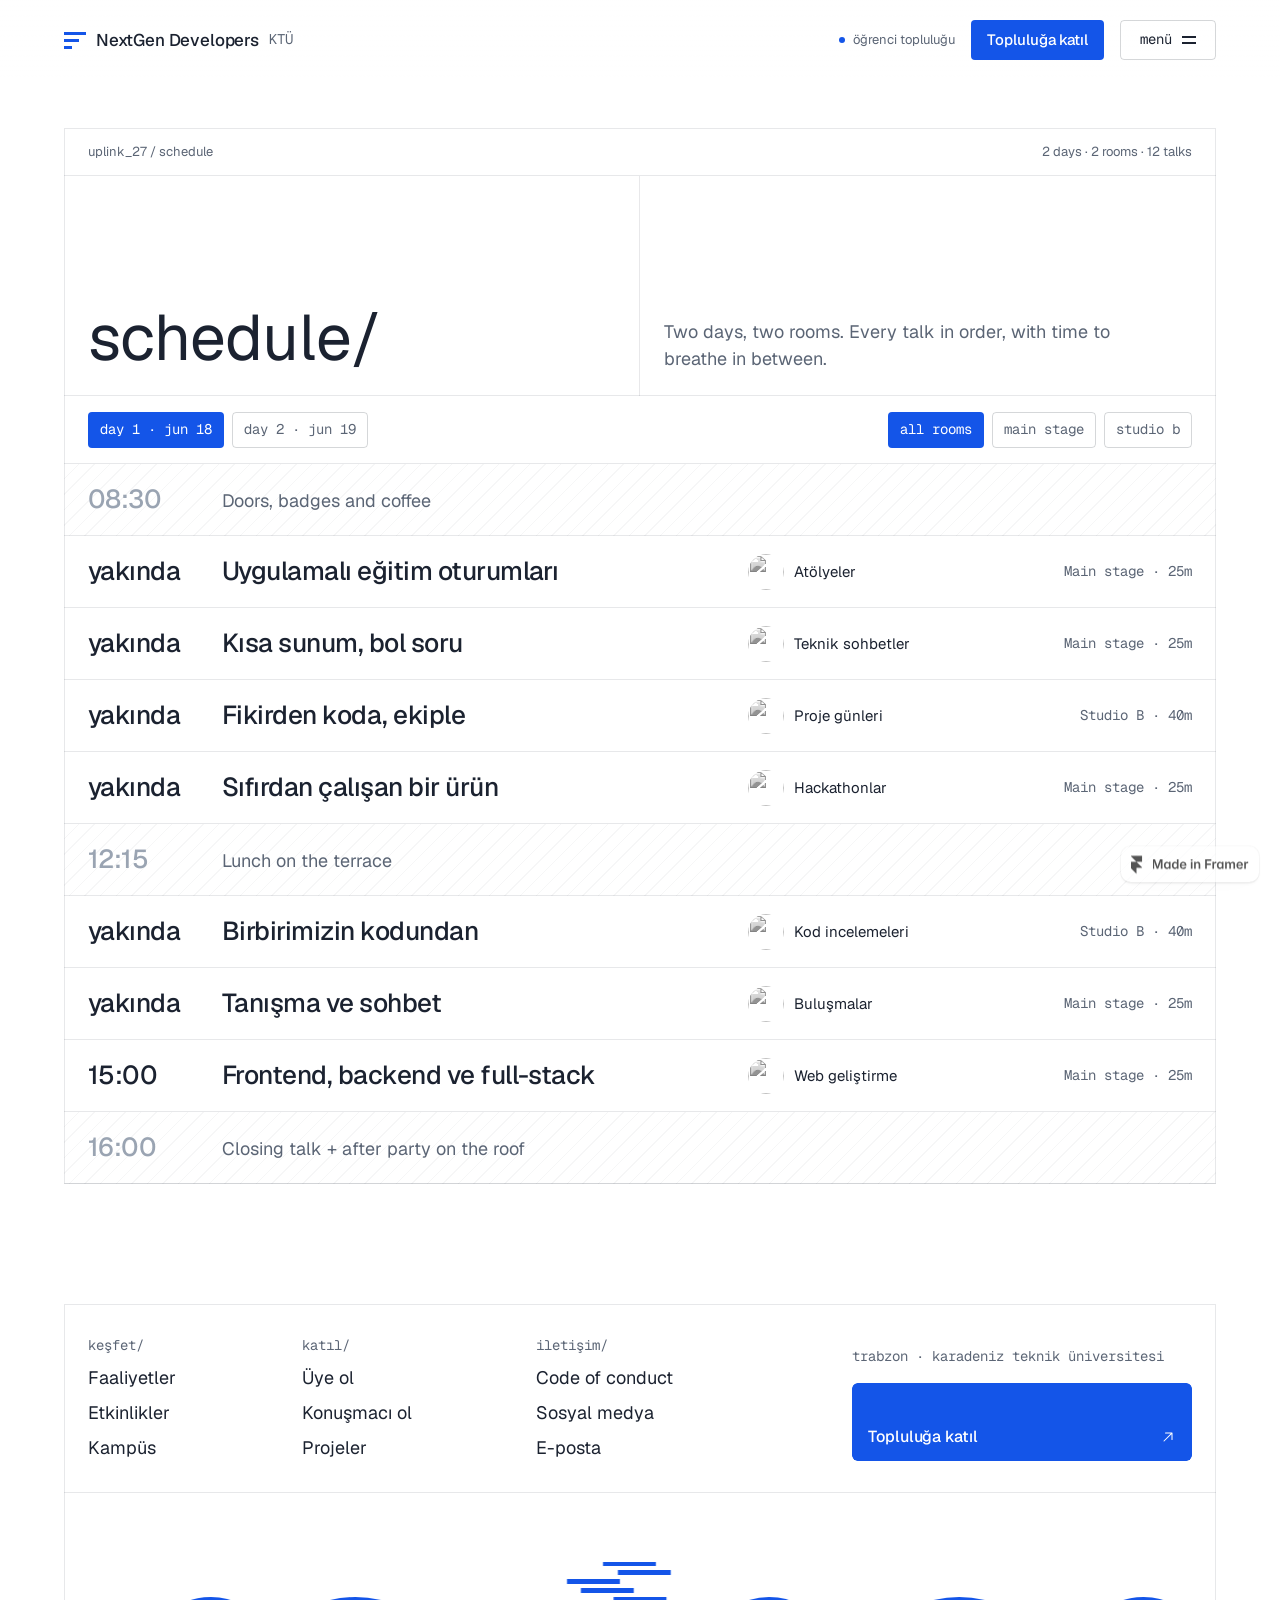
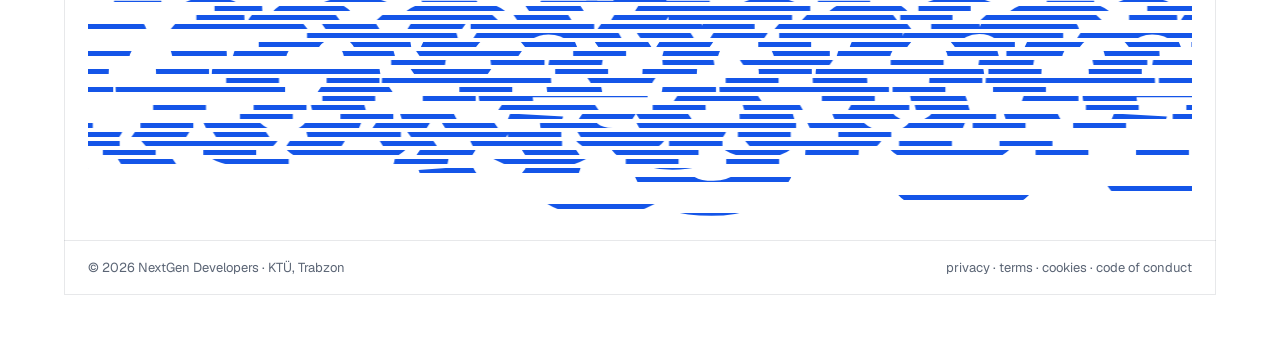
==== commit 12a2d692: "Ana sayfayı NextGen KTÜ'ye dönüştür Uplink 27 export'u yerinde düzenlendi; Framer runtime'ı (animasy" ====
--- a/uplink-copy-site/schedule/index.html
+++ b/uplink-copy-site/schedule/index.html
@@ -1,27 +1,27 @@
 <!doctype html>
 <!-- Made in Framer · framer.com -->
 <!-- Published Nov 7, 2026, 7:01 PM UTC -->
-<html dir="ltr">
+<html lang="tr" dir="ltr">
 <head><script>(function(){var p=location.pathname;if(p.endsWith("/index.html")){history.replaceState(null,"",p.slice(0,-10))}})()</script><script>(function(){document.addEventListener("click",function(e){if(e.defaultPrevented||e.button!==0||e.metaKey||e.ctrlKey||e.shiftKey||e.altKey)return;var a=e.target&&e.target.closest?e.target.closest("a[href]"):null;if(!a)return;if(a.target&&a.target!=="_self")return;if(a.hasAttribute("download"))return;var href=a.getAttribute("href")||"";if(href.charAt(0)==="#")return;var u;try{u=new URL(a.href,location.href)}catch(err){return}if(u.origin!==location.origin)return;if(u.pathname===location.pathname&&u.hash)return;e.preventDefault();e.stopPropagation();location.assign(u.href)},true)})()</script><script>(function(){var M={"/sites/6qKRHPJuOulgF9iphfBqgC/searchIndex-bbk2t8xtTjRT.json":"assets/framerusercontent.com/sites/6qKRHPJuOulgF9iphfBqgC/searchIndex-bbk2t8xtTjRT.json","/images/btPNyXOE58vjiGgznYb05Z1S4c.png":"assets/framerusercontent.com/images/btPNyXOE58vjiGgznYb05Z1S4c.png","/images/lqGhwTAApcG7jBtMNrDeK4U89Y.png":"assets/framerusercontent.com/images/lqGhwTAApcG7jBtMNrDeK4U89Y.png","/assets/6OEBJhrZTpBjxjBNBwyht365Hpk.png":"assets/framerusercontent.com/assets/6OEBJhrZTpBjxjBNBwyht365Hpk.png","/assets/5vvr9Vy74if2I6bQbJvbw7SY1pQ.woff2":"assets/framerusercontent.com/assets/5vvr9Vy74if2I6bQbJvbw7SY1pQ.woff2","/assets/EOr0mi4hNtlgWNn9if640EZzXCo.woff2":"assets/framerusercontent.com/assets/EOr0mi4hNtlgWNn9if640EZzXCo.woff2","/assets/Y9k9QrlZAqio88Klkmbd8VoMQc.woff2":"assets/framerusercontent.com/assets/Y9k9QrlZAqio88Klkmbd8VoMQc.woff2","/assets/OYrD2tBIBPvoJXiIHnLoOXnY9M.woff2":"assets/framerusercontent.com/assets/OYrD2tBIBPvoJXiIHnLoOXnY9M.woff2","/assets/JeYwfuaPfZHQhEG8U5gtPDZ7WQ.woff2":"assets/framerusercontent.com/assets/JeYwfuaPfZHQhEG8U5gtPDZ7WQ.woff2","/assets/GrgcKwrN6d3Uz8EwcLHZxwEfC4.woff2":"assets/framerusercontent.com/assets/GrgcKwrN6d3Uz8EwcLHZxwEfC4.woff2","/assets/b6Y37FthZeALduNqHicBT6FutY.woff2":"assets/framerusercontent.com/assets/b6Y37FthZeALduNqHicBT6FutY.woff2","/images/v34hGNZCOzm5ogaaOcq73k49Jhw.jpg?width=640&height=640":"assets/framerusercontent.com/images/v34hGNZCOzm5ogaaOcq73k49Jhw.1v6pxe9.jpg","/images/v34hGNZCOzm5ogaaOcq73k49Jhw.jpg?scale-down-to=512&width=640&height=640":"assets/framerusercontent.com/images/v34hGNZCOzm5ogaaOcq73k49Jhw.0c2qcuz.jpg","/images/62C3tPkg0Akp8vOVEFGW9ryIYs.jpg?width=640&height=640":"assets/framerusercontent.com/images/62C3tPkg0Akp8vOVEFGW9ryIYs.1v6pxe9.jpg","/images/62C3tPkg0Akp8vOVEFGW9ryIYs.jpg?scale-down-to=512&width=640&height=640":"assets/framerusercontent.com/images/62C3tPkg0Akp8vOVEFGW9ryIYs.0c2qcuz.jpg","/images/TdGBTYFsm7v7IxM99FUC194BifA.jpg?width=640&height=640":"assets/framerusercontent.com/images/TdGBTYFsm7v7IxM99FUC194BifA.1v6pxe9.jpg","/images/TdGBTYFsm7v7IxM99FUC194BifA.jpg?scale-down-to=512&width=640&height=640":"assets/framerusercontent.com/images/TdGBTYFsm7v7IxM99FUC194BifA.0c2qcuz.jpg","/images/FprOQVirBCxwd9srnzBF9wgnEs.jpg?width=640&height=640":"assets/framerusercontent.com/images/FprOQVirBCxwd9srnzBF9wgnEs.1v6pxe9.jpg","/images/FprOQVirBCxwd9srnzBF9wgnEs.jpg?scale-down-to=512&width=640&height=640":"assets/framerusercontent.com/images/FprOQVirBCxwd9srnzBF9wgnEs.0c2qcuz.jpg","/images/NYt9kobyNBPN69YOxrturUGZAbc.jpg?width=640&height=640":"assets/framerusercontent.com/images/NYt9kobyNBPN69YOxrturUGZAbc.1v6pxe9.jpg","/images/NYt9kobyNBPN69YOxrturUGZAbc.jpg?scale-down-to=512&width=640&height=640":"assets/framerusercontent.com/images/NYt9kobyNBPN69YOxrturUGZAbc.0c2qcuz.jpg","/images/QVUcLbchER4o2jCyNWIZvHH6Lo.jpg?width=640&height=640":"assets/framerusercontent.com/images/QVUcLbchER4o2jCyNWIZvHH6Lo.1v6pxe9.jpg","/images/QVUcLbchER4o2jCyNWIZvHH6Lo.jpg?scale-down-to=512&width=640&height=640":"assets/framerusercontent.com/images/QVUcLbchER4o2jCyNWIZvHH6Lo.0c2qcuz.jpg","/images/sMzYYbaNDfYk3tYI4EDVr1t2A.jpg?width=640&height=640":"assets/framerusercontent.com/images/sMzYYbaNDfYk3tYI4EDVr1t2A.1v6pxe9.jpg","/images/sMzYYbaNDfYk3tYI4EDVr1t2A.jpg?scale-down-to=512&width=640&height=640":"assets/framerusercontent.com/images/sMzYYbaNDfYk3tYI4EDVr1t2A.0c2qcuz.jpg","/images/W2QtAO9Mx8zzwFrMNwVBlgzJU.jpg?width=640&height=640":"assets/framerusercontent.com/images/W2QtAO9Mx8zzwFrMNwVBlgzJU.1v6pxe9.jpg","/images/W2QtAO9Mx8zzwFrMNwVBlgzJU.jpg?scale-down-to=512&width=640&height=640":"assets/framerusercontent.com/images/W2QtAO9Mx8zzwFrMNwVBlgzJU.0c2qcuz.jpg","/images/Q6Npz4EXqtEO6uRdAHqiKIbs.jpg?width=640&height=640":"assets/framerusercontent.com/images/Q6Npz4EXqtEO6uRdAHqiKIbs.1v6pxe9.jpg","/images/Q6Npz4EXqtEO6uRdAHqiKIbs.jpg?scale-down-to=512&width=640&height=640":"assets/framerusercontent.com/images/Q6Npz4EXqtEO6uRdAHqiKIbs.0c2qcuz.jpg","/images/aSluGDwaoELLZvQFLgtrr9yQdjQ.jpg?width=640&height=640":"assets/framerusercontent.com/images/aSluGDwaoELLZvQFLgtrr9yQdjQ.1v6pxe9.jpg","/images/aSluGDwaoELLZvQFLgtrr9yQdjQ.jpg?scale-down-to=512&width=640&height=640":"assets/framerusercontent.com/images/aSluGDwaoELLZvQFLgtrr9yQdjQ.0c2qcuz.jpg","/images/KihaD5QIoy3pUQUPCrPOWUZj9JI.jpg?width=640&height=640":"assets/framerusercontent.com/images/KihaD5QIoy3pUQUPCrPOWUZj9JI.1v6pxe9.jpg","/images/KihaD5QIoy3pUQUPCrPOWUZj9JI.jpg?scale-down-to=512&width=640&height=640":"assets/framerusercontent.com/images/KihaD5QIoy3pUQUPCrPOWUZj9JI.0c2qcuz.jpg","/images/Z3jA3VhM3nGO62dLeA0vkXG9Wlc.jpg?width=640&height=640":"assets/framerusercontent.com/images/Z3jA3VhM3nGO62dLeA0vkXG9Wlc.1v6pxe9.jpg","/images/Z3jA3VhM3nGO62dLeA0vkXG9Wlc.jpg?scale-down-to=512&width=640&height=640":"assets/framerusercontent.com/images/Z3jA3VhM3nGO62dLeA0vkXG9Wlc.0c2qcuz.jpg","/images/ntOSEy2PaQAhGyaDxX14cltsbqQ.jpg?scale-down-to=512&width=1200&height=675":"assets/framerusercontent.com/images/ntOSEy2PaQAhGyaDxX14cltsbqQ.19pmp3m.jpg","/images/ntOSEy2PaQAhGyaDxX14cltsbqQ.jpg?scale-down-to=1024&width=1200&height=675":"assets/framerusercontent.com/images/ntOSEy2PaQAhGyaDxX14cltsbqQ.1weghvx.jpg","/images/ntOSEy2PaQAhGyaDxX14cltsbqQ.jpg?width=1200&height=675":"assets/framerusercontent.com/images/ntOSEy2PaQAhGyaDxX14cltsbqQ.1wz1moo.jpg","/images/tHFbEmokcVFPYO2gBLfqxJSTPqU.jpg?scale-down-to=512&width=1200&height=800":"assets/framerusercontent.com/images/tHFbEmokcVFPYO2gBLfqxJSTPqU.1vxc378.jpg","/images/tHFbEmokcVFPYO2gBLfqxJSTPqU.jpg?scale-down-to=1024&width=1200&height=800":"assets/framerusercontent.com/images/tHFbEmokcVFPYO2gBLfqxJSTPqU.1aqyxsf.jpg","/images/tHFbEmokcVFPYO2gBLfqxJSTPqU.jpg?width=1200&height=800":"assets/framerusercontent.com/images/tHFbEmokcVFPYO2gBLfqxJSTPqU.05uq1lu.jpg","/images/FprOQVirBCxwd9srnzBF9wgnEs.jpg":"assets/framerusercontent.com/images/FprOQVirBCxwd9srnzBF9wgnEs.jpg","/images/4MSC81hTRNvgIZnq2FRh7qSb4k.png?scale-down-to=512&width=836&height=136":"assets/framerusercontent.com/images/4MSC81hTRNvgIZnq2FRh7qSb4k.0nto17m.png","/images/4MSC81hTRNvgIZnq2FRh7qSb4k.png?width=836&height=136":"assets/framerusercontent.com/images/4MSC81hTRNvgIZnq2FRh7qSb4k.0gxer74.png","/images/kW8wpQGSf2UoucIl9HQa3SDKQ.png?scale-down-to=512&width=556&height=166":"assets/framerusercontent.com/images/kW8wpQGSf2UoucIl9HQa3SDKQ.0s21a98.png","/images/kW8wpQGSf2UoucIl9HQa3SDKQ.png?width=556&height=166":"assets/framerusercontent.com/images/kW8wpQGSf2UoucIl9HQa3SDKQ.1olll6u.png","/images/JUW3bctjrH1pFaStTcCMIjPJKo.png?scale-down-to=512&width=778&height=136":"assets/framerusercontent.com/images/JUW3bctjrH1pFaStTcCMIjPJKo.0ixyc63.png","/images/JUW3bctjrH1pFaStTcCMIjPJKo.png?width=778&height=136":"assets/framerusercontent.com/images/JUW3bctjrH1pFaStTcCMIjPJKo.1xo2y6h.png","/images/86uf3UpgD4o1j7j8M1Pnbi9ZRAE.png?scale-down-to=512&width=666&height=138":"assets/framerusercontent.com/images/86uf3UpgD4o1j7j8M1Pnbi9ZRAE.0gxrgd5.png","/images/86uf3UpgD4o1j7j8M1Pnbi9ZRAE.png?width=666&height=138":"assets/framerusercontent.com/images/86uf3UpgD4o1j7j8M1Pnbi9ZRAE.18pgi6v.png","/images/iRsYonTL0uHlfzv9i86C56wAl2U.png?scale-down-to=512&width=736&height=136":"assets/framerusercontent.com/images/iRsYonTL0uHlfzv9i86C56wAl2U.0t70ja5.png","/images/iRsYonTL0uHlfzv9i86C56wAl2U.png?width=736&height=136":"assets/framerusercontent.com/images/iRsYonTL0uHlfzv9i86C56wAl2U.0ge3587.png","/images/W8nmI36vFSYJRHaTFKaJdrAubY.png?scale-down-to=512&width=734&height=136":"assets/framerusercontent.com/images/W8nmI36vFSYJRHaTFKaJdrAubY.0zgtvkb.png","/images/W8nmI36vFSYJRHaTFKaJdrAubY.png?width=734&height=136":"assets/framerusercontent.com/images/W8nmI36vFSYJRHaTFKaJdrAubY.0dzpj2h.png","/images/mZExpkU9P0NNwO8uLpOBL45w.png?width=492&height=136":"assets/framerusercontent.com/images/mZExpkU9P0NNwO8uLpOBL45w.0egyhr6.png","/images/CzZ9SHXvw0esp7i766pPym8IbMg.png?scale-down-to=512&width=684&height=136":"assets/framerusercontent.com/images/CzZ9SHXvw0esp7i766pPym8IbMg.05y1mvn.png","/images/CzZ9SHXvw0esp7i766pPym8IbMg.png?width=684&height=136":"assets/framerusercontent.com/images/CzZ9SHXvw0esp7i766pPym8IbMg.1li8umt.png","/images/zAuAYTuBKAxliFrwcITZsZCzvc.png?scale-down-to=512&width=888&height=136":"assets/framerusercontent.com/images/zAuAYTuBKAxliFrwcITZsZCzvc.1h0y8th.png","/images/zAuAYTuBKAxliFrwcITZsZCzvc.png?width=888&height=136":"assets/framerusercontent.com/images/zAuAYTuBKAxliFrwcITZsZCzvc.09hfjsz.png","/images/BLLByekf2L2XFx1JZBMUO7ozGHM.png?scale-down-to=512&width=694&height=166":"assets/framerusercontent.com/images/BLLByekf2L2XFx1JZBMUO7ozGHM.1evlqrt.png","/images/BLLByekf2L2XFx1JZBMUO7ozGHM.png?width=694&height=166":"assets/framerusercontent.com/images/BLLByekf2L2XFx1JZBMUO7ozGHM.0toej8z.png","/images/RUFcVT2Ia5zCQt9gaPC15fXVW5M.png?scale-down-to=512&width=562&height=136":"assets/framerusercontent.com/images/RUFcVT2Ia5zCQt9gaPC15fXVW5M.0yoxclk.png","/images/RUFcVT2Ia5zCQt9gaPC15fXVW5M.png?width=562&height=136":"assets/framerusercontent.com/images/RUFcVT2Ia5zCQt9gaPC15fXVW5M.1bcduo6.png","/images/tJ33hXTtXywWKd3Hzeq053fQTw.png?scale-down-to=512&width=550&height=136":"assets/framerusercontent.com/images/tJ33hXTtXywWKd3Hzeq053fQTw.1ngnk1z.png","/images/tJ33hXTtXywWKd3Hzeq053fQTw.png?width=550&height=136":"assets/framerusercontent.com/images/tJ33hXTtXywWKd3Hzeq053fQTw.0nfi85p.png","/sites/6qKRHPJuOulgF9iphfBqgC/rolldown-runtime.Bi-D_2cA.mjs":"assets/framerusercontent.com/sites/6qKRHPJuOulgF9iphfBqgC/rolldown-runtime.Bi-D_2cA.mjs","/sites/6qKRHPJuOulgF9iphfBqgC/react.Dxe_2v0O.mjs":"assets/framerusercontent.com/sites/6qKRHPJuOulgF9iphfBqgC/react.Dxe_2v0O.mjs","/sites/6qKRHPJuOulgF9iphfBqgC/framer.CP5NoSiw.mjs":"assets/framerusercontent.com/sites/6qKRHPJuOulgF9iphfBqgC/framer.CP5NoSiw.mjs","/sites/6qKRHPJuOulgF9iphfBqgC/motion.Yk2TEZIE.mjs":"assets/framerusercontent.com/sites/6qKRHPJuOulgF9iphfBqgC/motion.Yk2TEZIE.mjs","/sites/6qKRHPJuOulgF9iphfBqgC/toplevel-deps.DMkW1u5u.mjs":"assets/framerusercontent.com/sites/6qKRHPJuOulgF9iphfBqgC/toplevel-deps.DMkW1u5u.mjs","/sites/6qKRHPJuOulgF9iphfBqgC/Gm22-tiVP5hHiXTTLEHMLZyeu0I41ZX3vdWfWu9yfbA.Cr_bfCIR.mjs":"assets/framerusercontent.com/sites/6qKRHPJuOulgF9iphfBqgC/Gm22-tiVP5hHiXTTLEHMLZyeu0I41ZX3vdWfWu9yfbA.Cr_bfCIR.mjs","/sites/6qKRHPJuOulgF9iphfBqgC/IrByOniPY.D6ASh_bz.mjs":"assets/framerusercontent.com/sites/6qKRHPJuOulgF9iphfBqgC/IrByOniPY.D6ASh_bz.mjs","/sites/6qKRHPJuOulgF9iphfBqgC/ixER2O3GK.tBSG3B-w.mjs":"assets/framerusercontent.com/sites/6qKRHPJuOulgF9iphfBqgC/ixER2O3GK.tBSG3B-w.mjs","/sites/6qKRHPJuOulgF9iphfBqgC/kanukuOLH.CgVYyb6C.mjs":"assets/framerusercontent.com/sites/6qKRHPJuOulgF9iphfBqgC/kanukuOLH.CgVYyb6C.mjs","/sites/6qKRHPJuOulgF9iphfBqgC/t87mvH_qt.CYOGEPja.mjs":"assets/framerusercontent.com/sites/6qKRHPJuOulgF9iphfBqgC/t87mvH_qt.CYOGEPja.mjs","/sites/6qKRHPJuOulgF9iphfBqgC/augiA20Il.DYLFBa-R.mjs":"assets/framerusercontent.com/sites/6qKRHPJuOulgF9iphfBqgC/augiA20Il.DYLFBa-R.mjs","/sites/6qKRHPJuOulgF9iphfBqgC/script_main.C7nk36ca.mjs":"assets/framerusercontent.com/sites/6qKRHPJuOulgF9iphfBqgC/script_main.C7nk36ca.mjs","/assets/xzgKPWf5y6iuVzme8D08Mr0GDM.png":"assets/framerusercontent.com/assets/xzgKPWf5y6iuVzme8D08Mr0GDM.png","/sites/6qKRHPJuOulgF9iphfBqgC/fA9NtF54edqZDJpPYJBLaPq8WoKxrBJ-dJ4ovLjklUg.BkuN0gIz.mjs":"assets/framerusercontent.com/sites/6qKRHPJuOulgF9iphfBqgC/fA9NtF54edqZDJpPYJBLaPq8WoKxrBJ-dJ4ovLjklUg.BkuN0gIz.mjs","/sites/6qKRHPJuOulgF9iphfBqgC/k1NfB4ggH.BBK_tNWA.mjs":"assets/framerusercontent.com/sites/6qKRHPJuOulgF9iphfBqgC/k1NfB4ggH.BBK_tNWA.mjs","/sites/6qKRHPJuOulgF9iphfBqgC/QpehGXTBr.CRyr1Ird.mjs":"assets/framerusercontent.com/sites/6qKRHPJuOulgF9iphfBqgC/QpehGXTBr.CRyr1Ird.mjs","/assets/rA4taqUC3RcqoCIfRT7KkKwgV4.png":"assets/framerusercontent.com/assets/rA4taqUC3RcqoCIfRT7KkKwgV4.png","/sites/6qKRHPJuOulgF9iphfBqgC/-FrovgLAbV43H5JVKSfI8W2HClx6mMUcO1D0-G73TLY.D-GGlmT8.mjs":"assets/framerusercontent.com/sites/6qKRHPJuOulgF9iphfBqgC/-FrovgLAbV43H5JVKSfI8W2HClx6mMUcO1D0-G73TLY.D-GGlmT8.mjs","/sites/6qKRHPJuOulgF9iphfBqgC/SaXUtSxbU.BmGqw4X3.mjs":"assets/framerusercontent.com/sites/6qKRHPJuOulgF9iphfBqgC/SaXUtSxbU.BmGqw4X3.mjs","/sites/6qKRHPJuOulgF9iphfBqgC/lY7tPPzGt0sCAIL_Sl2jLOnYgNlDdguI_6d8zkt72As.isXdBcOk.mjs":"assets/framerusercontent.com/sites/6qKRHPJuOulgF9iphfBqgC/lY7tPPzGt0sCAIL_Sl2jLOnYgNlDdguI_6d8zkt72As.isXdBcOk.mjs","/sites/6qKRHPJuOulgF9iphfBqgC/EPsZO57VJoZS4Rf7pKap0JrszgSAe70qQ1rzNqH_MlU.C093EDhI.mjs":"assets/framerusercontent.com/sites/6qKRHPJuOulgF9iphfBqgC/EPsZO57VJoZS4Rf7pKap0JrszgSAe70qQ1rzNqH_MlU.C093EDhI.mjs","/sites/6qKRHPJuOulgF9iphfBqgC/HVWCUDKGkBMrtRE0fqUipM1LNgByVHYLwjgQ07E-gb0.D5FAYfRk.mjs":"assets/framerusercontent.com/sites/6qKRHPJuOulgF9iphfBqgC/HVWCUDKGkBMrtRE0fqUipM1LNgByVHYLwjgQ07E-gb0.D5FAYfRk.mjs","/sites/6qKRHPJuOulgF9iphfBqgC/iT8wT6gw8y3u5EAdShBC0N7kBiDG6kW96YEsy00KpsE.QD7j1neR.mjs":"assets/framerusercontent.com/sites/6qKRHPJuOulgF9iphfBqgC/iT8wT6gw8y3u5EAdShBC0N7kBiDG6kW96YEsy00KpsE.QD7j1neR.mjs","/sites/6qKRHPJuOulgF9iphfBqgC/QHa5kXqI7NgWeMGmjhpK_XoPU-kRIhuQe50mLgMeySY.BP2UebrZ.mjs":"assets/framerusercontent.com/sites/6qKRHPJuOulgF9iphfBqgC/QHa5kXqI7NgWeMGmjhpK_XoPU-kRIhuQe50mLgMeySY.BP2UebrZ.mjs","/sites/6qKRHPJuOulgF9iphfBqgC/2yLMbSV57adVmCxEdowAcElIrRoWrdQop1Eze0Sqr4Q.DSKw1RK5.mjs":"assets/framerusercontent.com/sites/6qKRHPJuOulgF9iphfBqgC/2yLMbSV57adVmCxEdowAcElIrRoWrdQop1Eze0Sqr4Q.DSKw1RK5.mjs","/sites/6qKRHPJuOulgF9iphfBqgC/_TQuJdwfaN0za0yyjhIoPjx1Hay0ax2Ad5FJ_BFiQ8c.DvdWvqaW.mjs":"assets/framerusercontent.com/sites/6qKRHPJuOulgF9iphfBqgC/_TQuJdwfaN0za0yyjhIoPjx1Hay0ax2Ad5FJ_BFiQ8c.DvdWvqaW.mjs","/sites/6qKRHPJuOulgF9iphfBqgC/PX9hIOIVM.C5yimjwD.mjs":"assets/framerusercontent.com/sites/6qKRHPJuOulgF9iphfBqgC/PX9hIOIVM.C5yimjwD.mjs","/modules/gbmgYFmHqdzAtN5HRo5l/JriOVw8tRgKP5FoLAAsW/kanukuOLH.js":"assets/framerusercontent.com/modules/gbmgYFmHqdzAtN5HRo5l/JriOVw8tRgKP5FoLAAsW/kanukuOLH.js","/images/GfGkADagM4KEibNcIiRUWlfrR0.jpg":"assets/framerusercontent.com/images/GfGkADagM4KEibNcIiRUWlfrR0.jpg","/images/TdGBTYFsm7v7IxM99FUC194BifA.jpg":"assets/framerusercontent.com/images/TdGBTYFsm7v7IxM99FUC194BifA.jpg","/images/62C3tPkg0Akp8vOVEFGW9ryIYs.jpg":"assets/framerusercontent.com/images/62C3tPkg0Akp8vOVEFGW9ryIYs.jpg","/images/NYt9kobyNBPN69YOxrturUGZAbc.jpg":"assets/framerusercontent.com/images/NYt9kobyNBPN69YOxrturUGZAbc.jpg","/modules/91cfpcW4TGiqGO7cN9Om/KUfHBzvTALqHV2jgbrVR/b2G7FQkHk.js":"assets/framerusercontent.com/modules/91cfpcW4TGiqGO7cN9Om/KUfHBzvTALqHV2jgbrVR/b2G7FQkHk.js","/modules/N4P6d0GtREuPb0zNiYwm/rjmSDOAn82Theanr916A/LqTf6wmf1.js":"assets/framerusercontent.com/modules/N4P6d0GtREuPb0zNiYwm/rjmSDOAn82Theanr916A/LqTf6wmf1.js","/modules/DTYPSU1OEdMd6NdXZzHJ/31mRhfvZDMLoe4iLEdNP/ol_uNZUKK.js":"assets/framerusercontent.com/modules/DTYPSU1OEdMd6NdXZzHJ/31mRhfvZDMLoe4iLEdNP/ol_uNZUKK.js","/modules/VmTTthkJ1ajoOvPit9BZ/J2JfU5xufLb86N0ipMbB/RHU19FfB8.js":"assets/framerusercontent.com/modules/VmTTthkJ1ajoOvPit9BZ/J2JfU5xufLb86N0ipMbB/RHU19FfB8.js","/third-party-assets/fontshare/":"assets/framerusercontent.com/third-party-assets/fontshare/index","/sites/6qKRHPJuOulgF9iphfBqgC/chunk.B3RYC8bk.BmD0bPAz.mjs":"assets/framerusercontent.com/sites/6qKRHPJuOulgF9iphfBqgC/chunk.B3RYC8bk.BmD0bPAz.mjs","/sites/6qKRHPJuOulgF9iphfBqgC/epBF_d5fc.CilxCuZb.mjs":"assets/framerusercontent.com/sites/6qKRHPJuOulgF9iphfBqgC/epBF_d5fc.CilxCuZb.mjs","/modules/cr2JP4nVTMHOJ11papw2/4KVcnMwDubsOiOviumkJ/wa5pbCViz.js":"assets/framerusercontent.com/modules/cr2JP4nVTMHOJ11papw2/4KVcnMwDubsOiOviumkJ/wa5pbCViz.js","/sites/6qKRHPJuOulgF9iphfBqgC/eUp2jMXoI.BRzaHbpG.mjs":"assets/framerusercontent.com/sites/6qKRHPJuOulgF9iphfBqgC/eUp2jMXoI.BRzaHbpG.mjs","/sites/6qKRHPJuOulgF9iphfBqgC/MyuALfv6j.CdHqPb0y.mjs":"assets/framerusercontent.com/sites/6qKRHPJuOulgF9iphfBqgC/MyuALfv6j.CdHqPb0y.mjs","/sites/6qKRHPJuOulgF9iphfBqgC/Hzt6h4iWr.Di2K5G2S.mjs":"assets/framerusercontent.com/sites/6qKRHPJuOulgF9iphfBqgC/Hzt6h4iWr.Di2K5G2S.mjs","/sites/6qKRHPJuOulgF9iphfBqgC/Dqa3bHtR0.5F3FeOkv.mjs":"assets/framerusercontent.com/sites/6qKRHPJuOulgF9iphfBqgC/Dqa3bHtR0.5F3FeOkv.mjs","/modules/wKZcZ989QKFo68lOvpsh/evcTrMJSvkHlgClNCgyr/ZkuUwWIrU.js":"assets/framerusercontent.com/modules/wKZcZ989QKFo68lOvpsh/evcTrMJSvkHlgClNCgyr/ZkuUwWIrU.js","/sites/6qKRHPJuOulgF9iphfBqgC/jiUcCvxca.J3A4IeVI.mjs":"assets/framerusercontent.com/sites/6qKRHPJuOulgF9iphfBqgC/jiUcCvxca.J3A4IeVI.mjs","/modules/gbmgYFmHqdzAtN5HRo5l/JriOVw8tRgKP5FoLAAsW/kanukuOLH-0.js":"assets/framerusercontent.com/modules/gbmgYFmHqdzAtN5HRo5l/JriOVw8tRgKP5FoLAAsW/kanukuOLH-0.js","/modules/gbmgYFmHqdzAtN5HRo5l/JriOVw8tRgKP5FoLAAsW/kanukuOLH-1.js":"assets/framerusercontent.com/modules/gbmgYFmHqdzAtN5HRo5l/JriOVw8tRgKP5FoLAAsW/kanukuOLH-1.js","/modules/N4P6d0GtREuPb0zNiYwm/rjmSDOAn82Theanr916A/LqTf6wmf1-0.js":"assets/framerusercontent.com/modules/N4P6d0GtREuPb0zNiYwm/rjmSDOAn82Theanr916A/LqTf6wmf1-0.js","/modules/N4P6d0GtREuPb0zNiYwm/rjmSDOAn82Theanr916A/LqTf6wmf1-1.js":"assets/framerusercontent.com/modules/N4P6d0GtREuPb0zNiYwm/rjmSDOAn82Theanr916A/LqTf6wmf1-1.js","/modules/91cfpcW4TGiqGO7cN9Om/KUfHBzvTALqHV2jgbrVR/b2G7FQkHk-0.js":"assets/framerusercontent.com/modules/91cfpcW4TGiqGO7cN9Om/KUfHBzvTALqHV2jgbrVR/b2G7FQkHk-0.js","/modules/91cfpcW4TGiqGO7cN9Om/KUfHBzvTALqHV2jgbrVR/b2G7FQkHk-1.js":"assets/framerusercontent.com/modules/91cfpcW4TGiqGO7cN9Om/KUfHBzvTALqHV2jgbrVR/b2G7FQkHk-1.js","/modules/VmTTthkJ1ajoOvPit9BZ/J2JfU5xufLb86N0ipMbB/RHU19FfB8-0.js":"assets/framerusercontent.com/modules/VmTTthkJ1ajoOvPit9BZ/J2JfU5xufLb86N0ipMbB/RHU19FfB8-0.js","/modules/VmTTthkJ1ajoOvPit9BZ/J2JfU5xufLb86N0ipMbB/RHU19FfB8-1.js":"assets/framerusercontent.com/modules/VmTTthkJ1ajoOvPit9BZ/J2JfU5xufLb86N0ipMbB/RHU19FfB8-1.js","/modules/DTYPSU1OEdMd6NdXZzHJ/31mRhfvZDMLoe4iLEdNP/ol_uNZUKK-0.js":"assets/framerusercontent.com/modules/DTYPSU1OEdMd6NdXZzHJ/31mRhfvZDMLoe4iLEdNP/ol_uNZUKK-0.js","/modules/DTYPSU1OEdMd6NdXZzHJ/31mRhfvZDMLoe4iLEdNP/ol_uNZUKK-1.js":"assets/framerusercontent.com/modules/DTYPSU1OEdMd6NdXZzHJ/31mRhfvZDMLoe4iLEdNP/ol_uNZUKK-1.js","/modules/cr2JP4nVTMHOJ11papw2/4KVcnMwDubsOiOviumkJ/wa5pbCViz-0.js":"assets/framerusercontent.com/modules/cr2JP4nVTMHOJ11papw2/4KVcnMwDubsOiOviumkJ/wa5pbCViz-0.js","/modules/cr2JP4nVTMHOJ11papw2/4KVcnMwDubsOiOviumkJ/wa5pbCViz-1.js":"assets/framerusercontent.com/modules/cr2JP4nVTMHOJ11papw2/4KVcnMwDubsOiOviumkJ/wa5pbCViz-1.js","/assets/kRycZENBVCBBbMhfvXTmYU7Vqc.png":"assets/framerusercontent.com/assets/kRycZENBVCBBbMhfvXTmYU7Vqc.png","/modules/GHkseUtoFszHpVW5qyko/mbltlF5luOTvh241xm2a/Dqa3bHtR0.js":"assets/framerusercontent.com/modules/GHkseUtoFszHpVW5qyko/mbltlF5luOTvh241xm2a/Dqa3bHtR0.js","/modules/wKZcZ989QKFo68lOvpsh/evcTrMJSvkHlgClNCgyr/ZkuUwWIrU-0.js":"assets/framerusercontent.com/modules/wKZcZ989QKFo68lOvpsh/evcTrMJSvkHlgClNCgyr/ZkuUwWIrU-0.js","/modules/wKZcZ989QKFo68lOvpsh/evcTrMJSvkHlgClNCgyr/ZkuUwWIrU-1.js":"assets/framerusercontent.com/modules/wKZcZ989QKFo68lOvpsh/evcTrMJSvkHlgClNCgyr/ZkuUwWIrU-1.js","/modules/BsaeudFpdvvWP4bggusr/esG4rl8qkprp6Uo8W7or/MyuALfv6j.js":"assets/framerusercontent.com/modules/BsaeudFpdvvWP4bggusr/esG4rl8qkprp6Uo8W7or/MyuALfv6j.js","/assets/dDzGJmakk6EUwTgyQDX0Eyne4wE.png":"assets/framerusercontent.com/assets/dDzGJmakk6EUwTgyQDX0Eyne4wE.png","/modules/GHkseUtoFszHpVW5qyko/mbltlF5luOTvh241xm2a/Dqa3bHtR0-0.js":"assets/framerusercontent.com/modules/GHkseUtoFszHpVW5qyko/mbltlF5luOTvh241xm2a/Dqa3bHtR0-0.js","/modules/GHkseUtoFszHpVW5qyko/mbltlF5luOTvh241xm2a/Dqa3bHtR0-1.js":"assets/framerusercontent.com/modules/GHkseUtoFszHpVW5qyko/mbltlF5luOTvh241xm2a/Dqa3bHtR0-1.js","/modules/BsaeudFpdvvWP4bggusr/esG4rl8qkprp6Uo8W7or/MyuALfv6j-0.js":"assets/framerusercontent.com/modules/BsaeudFpdvvWP4bggusr/esG4rl8qkprp6Uo8W7or/MyuALfv6j-0.js","/modules/BsaeudFpdvvWP4bggusr/esG4rl8qkprp6Uo8W7or/MyuALfv6j-1.js":"assets/framerusercontent.com/modules/BsaeudFpdvvWP4bggusr/esG4rl8qkprp6Uo8W7or/MyuALfv6j-1.js","/chunk-JSZPSK4C.mjs":"assets/app.framerstatic.com/chunk-JSZPSK4C.mjs","/chunk-BEAJFPMP.mjs":"assets/app.framerstatic.com/chunk-BEAJFPMP.mjs","/chunk-YRQ7G4QH.mjs":"assets/app.framerstatic.com/chunk-YRQ7G4QH.mjs","/chunk-WLHSDIGQ.mjs":"assets/app.framerstatic.com/chunk-WLHSDIGQ.mjs","/editorbar.62SZERSO.mjs":"assets/app.framerstatic.com/editorbar.62SZERSO.mjs","/chunk-WOEOGJ2W.mjs":"assets/app.framerstatic.com/chunk-WOEOGJ2W.mjs","/editorbar.NM2BL35K.css":"assets/app.framerstatic.com/editorbar.NM2BL35K.css","/EditButton-IWZK6YQ3.mjs":"assets/app.framerstatic.com/EditButton-IWZK6YQ3.mjs","/render-OIKC4UIA.mjs":"assets/app.framerstatic.com/render-OIKC4UIA.mjs","/chunk-BIA2XIC4.mjs":"assets/app.framerstatic.com/chunk-BIA2XIC4.mjs","/chunk-WAC2IPPM.mjs":"assets/app.framerstatic.com/chunk-WAC2IPPM.mjs","/chunk-6WCC4VXR.mjs":"assets/app.framerstatic.com/chunk-6WCC4VXR.mjs","/chunk-ZXP3HAVQ.mjs":"assets/app.framerstatic.com/chunk-ZXP3HAVQ.mjs","/chunk-LQMJJZ7H.mjs":"assets/app.framerstatic.com/chunk-LQMJJZ7H.mjs","/chunk-LQKOPGGN.mjs":"assets/app.framerstatic.com/chunk-LQKOPGGN.mjs","/chunk-SCCCCPCG.mjs":"assets/app.framerstatic.com/chunk-SCCCCPCG.mjs","/chunk-VFUMKGNV.mjs":"assets/app.framerstatic.com/chunk-VFUMKGNV.mjs","/chunk-D3BIVQHH.mjs":"assets/app.framerstatic.com/chunk-D3BIVQHH.mjs","/chunk-U7L72RHY.mjs":"assets/app.framerstatic.com/chunk-U7L72RHY.mjs","/chunk-L3JPZJ2K.mjs":"assets/app.framerstatic.com/chunk-L3JPZJ2K.mjs","/chunk-NOKC3ZEX.mjs":"assets/app.framerstatic.com/chunk-NOKC3ZEX.mjs","/chunk-V3C5CSFI.mjs":"assets/app.framerstatic.com/chunk-V3C5CSFI.mjs","/chunk-YKQPZTUX.mjs":"assets/app.framerstatic.com/chunk-YKQPZTUX.mjs","/chunk-7NRINZJY.mjs":"assets/app.framerstatic.com/chunk-7NRINZJY.mjs","/chunk-FIJLBKPU.mjs":"assets/app.framerstatic.com/chunk-FIJLBKPU.mjs","/chunk-UOHQUQUT.mjs":"assets/app.framerstatic.com/chunk-UOHQUQUT.mjs","/chunk-N4BXE2AG.mjs":"assets/app.framerstatic.com/chunk-N4BXE2AG.mjs","/chunk-OUQ7QHER.mjs":"assets/app.framerstatic.com/chunk-OUQ7QHER.mjs","/chunk-SAZULEG5.mjs":"assets/app.framerstatic.com/chunk-SAZULEG5.mjs","/chunk-GVLASJ2I.mjs":"assets/app.framerstatic.com/chunk-GVLASJ2I.mjs","/chunk-2TNEYMLU.mjs":"assets/app.framerstatic.com/chunk-2TNEYMLU.mjs","/chunk-I4WV5YGI.mjs":"assets/app.framerstatic.com/chunk-I4WV5YGI.mjs","/chunk-BEVD33K2.mjs":"assets/app.framerstatic.com/chunk-BEVD33K2.mjs","/chunk-OIRCAAOF.mjs":"assets/app.framerstatic.com/chunk-OIRCAAOF.mjs","/chunk-TULBJLSQ.mjs":"assets/app.framerstatic.com/chunk-TULBJLSQ.mjs","/chunk-E2B4PANW.mjs":"assets/app.framerstatic.com/chunk-E2B4PANW.mjs","/chunk-73DCT4FW.mjs":"assets/app.framerstatic.com/chunk-73DCT4FW.mjs","/chunk-Q652OIYH.mjs":"assets/app.framerstatic.com/chunk-Q652OIYH.mjs","/chunk-NU7BJZ44.mjs":"assets/app.framerstatic.com/chunk-NU7BJZ44.mjs","/chunk-6MAAPGOI.mjs":"assets/app.framerstatic.com/chunk-6MAAPGOI.mjs","/chunk-QL7HWLY6.mjs":"assets/app.framerstatic.com/chunk-QL7HWLY6.mjs","/chunk-EZMDKA7N.mjs":"assets/app.framerstatic.com/chunk-EZMDKA7N.mjs","/chunk-DVLP366F.mjs":"assets/app.framerstatic.com/chunk-DVLP366F.mjs","/chunk-STDMHL4N.mjs":"assets/app.framerstatic.com/chunk-STDMHL4N.mjs","/chunk-AYYBTPZU.mjs":"assets/app.framerstatic.com/chunk-AYYBTPZU.mjs","/chunk-L2QYKMOJ.mjs":"assets/app.framerstatic.com/chunk-L2QYKMOJ.mjs","/chunk-TQXQHNIA.mjs":"assets/app.framerstatic.com/chunk-TQXQHNIA.mjs","/chunk-ZKZJ3CDM.mjs":"assets/app.framerstatic.com/chunk-ZKZJ3CDM.mjs","/chunk-KYM2LAWB.mjs":"assets/app.framerstatic.com/chunk-KYM2LAWB.mjs","/chunk-G4XUWRQW.mjs":"assets/app.framerstatic.com/chunk-G4XUWRQW.mjs","/chunk-VBCXFFMV.mjs":"assets/app.framerstatic.com/chunk-VBCXFFMV.mjs","/chunk-GFKKOOR3.mjs":"assets/app.framerstatic.com/chunk-GFKKOOR3.mjs","/chunk-RDLE5VXU.mjs":"assets/app.framerstatic.com/chunk-RDLE5VXU.mjs","/chunk-QVDGMSWL.mjs":"assets/app.framerstatic.com/chunk-QVDGMSWL.mjs","/chunk-NXFCAOLM.mjs":"assets/app.framerstatic.com/chunk-NXFCAOLM.mjs","/chunk-4GL23XDC.mjs":"assets/app.framerstatic.com/chunk-4GL23XDC.mjs","/chunk-R2MXLLHS.mjs":"assets/app.framerstatic.com/chunk-R2MXLLHS.mjs","/chunk-QYUN3GWL.mjs":"assets/app.framerstatic.com/chunk-QYUN3GWL.mjs","/chunk-WWPX2YKV.mjs":"assets/app.framerstatic.com/chunk-WWPX2YKV.mjs","/chunk-UBF5D4QE.mjs":"assets/app.framerstatic.com/chunk-UBF5D4QE.mjs","/chunk-EHVYGNVJ.mjs":"assets/app.framerstatic.com/chunk-EHVYGNVJ.mjs","/chunk-BLSKQ6TG.mjs":"assets/app.framerstatic.com/chunk-BLSKQ6TG.mjs","/chunk-X3G2FYTS.mjs":"assets/app.framerstatic.com/chunk-X3G2FYTS.mjs","/chunk-ETFKW367.mjs":"assets/app.framerstatic.com/chunk-ETFKW367.mjs","/chunk-5PRTUGBU.mjs":"assets/app.framerstatic.com/chunk-5PRTUGBU.mjs","/chunk-XNZRDAH2.mjs":"assets/app.framerstatic.com/chunk-XNZRDAH2.mjs","/chunk-GHARU3XL.mjs":"assets/app.framerstatic.com/chunk-GHARU3XL.mjs","/chunk-PLZKQ22A.mjs":"assets/app.framerstatic.com/chunk-PLZKQ22A.mjs","/chunk-HQMZV6DP.mjs":"assets/app.framerstatic.com/chunk-HQMZV6DP.mjs","/chunk-5J75RUHV.mjs":"assets/app.framerstatic.com/chunk-5J75RUHV.mjs","/chunk-N2DJHBJE.mjs":"assets/app.framerstatic.com/chunk-N2DJHBJE.mjs","/chunk-BOLNZQB3.mjs":"assets/app.framerstatic.com/chunk-BOLNZQB3.mjs","/chunk-MYSAMYRY.mjs":"assets/app.framerstatic.com/chunk-MYSAMYRY.mjs","/chunk-XFC6OVIX.mjs":"assets/app.framerstatic.com/chunk-XFC6OVIX.mjs","/chunk-Y55C467E.mjs":"assets/app.framerstatic.com/chunk-Y55C467E.mjs","/chunk-TRZ6J3BA.mjs":"assets/app.framerstatic.com/chunk-TRZ6J3BA.mjs","/chunk-TZVEVLPV.mjs":"assets/app.framerstatic.com/chunk-TZVEVLPV.mjs","/chunk-OOAH7XZ5.mjs":"assets/app.framerstatic.com/chunk-OOAH7XZ5.mjs","/chunk-6YWJSXKA.mjs":"assets/app.framerstatic.com/chunk-6YWJSXKA.mjs","/chunk-ZHJ6HRM6.mjs":"assets/app.framerstatic.com/chunk-ZHJ6HRM6.mjs","/chunk-7QVWWMIF.mjs":"assets/app.framerstatic.com/chunk-7QVWWMIF.mjs","/chunk-VLNZ2AGW.mjs":"assets/app.framerstatic.com/chunk-VLNZ2AGW.mjs","/chunk-LB6X3CLW.mjs":"assets/app.framerstatic.com/chunk-LB6X3CLW.mjs","/chunk-D3SZBJZX.mjs":"assets/app.framerstatic.com/chunk-D3SZBJZX.mjs","/chunk-XL4SXJ2R.mjs":"assets/app.framerstatic.com/chunk-XL4SXJ2R.mjs","/chunk-FVIRDBI2.mjs":"assets/app.framerstatic.com/chunk-FVIRDBI2.mjs","/chunk-OGQCKB6U.mjs":"assets/app.framerstatic.com/chunk-OGQCKB6U.mjs","/chunk-DHZWEIEI.mjs":"assets/app.framerstatic.com/chunk-DHZWEIEI.mjs","/chunk-YY75G3LC.mjs":"assets/app.framerstatic.com/chunk-YY75G3LC.mjs","/chunk-2Z4UPA7G.mjs":"assets/app.framerstatic.com/chunk-2Z4UPA7G.mjs","/chunk-XEUPFUAZ.mjs":"assets/app.framerstatic.com/chunk-XEUPFUAZ.mjs","/chunk-GPIRUQFY.mjs":"assets/app.framerstatic.com/chunk-GPIRUQFY.mjs","/chunk-65U5SPEK.mjs":"assets/app.framerstatic.com/chunk-65U5SPEK.mjs","/chunk-5Y36GTP3.mjs":"assets/app.framerstatic.com/chunk-5Y36GTP3.mjs","/chunk-5WMVVAFY.mjs":"assets/app.framerstatic.com/chunk-5WMVVAFY.mjs","/chunk-WBAAF44U.mjs":"assets/app.framerstatic.com/chunk-WBAAF44U.mjs","/chunk-XOFJBWUY.mjs":"assets/app.framerstatic.com/chunk-XOFJBWUY.mjs","/chunk-RVEUZKWN.mjs":"assets/app.framerstatic.com/chunk-RVEUZKWN.mjs","/chunk-AJIMWAN7.mjs":"assets/app.framerstatic.com/chunk-AJIMWAN7.mjs","/chunk-L72QRVKJ.mjs":"assets/app.framerstatic.com/chunk-L72QRVKJ.mjs","/chunk-TLVBN4S2.mjs":"assets/app.framerstatic.com/chunk-TLVBN4S2.mjs","/chunk-OBPP2IZ7.mjs":"assets/app.framerstatic.com/chunk-OBPP2IZ7.mjs","/chunk-PP2DUQOO.mjs":"assets/app.framerstatic.com/chunk-PP2DUQOO.mjs","/chunk-JAOUGGNZ.mjs":"assets/app.framerstatic.com/chunk-JAOUGGNZ.mjs","/chunk-Y56KFRPW.mjs":"assets/app.framerstatic.com/chunk-Y56KFRPW.mjs","/chunk-M774VLGN.mjs":"assets/app.framerstatic.com/chunk-M774VLGN.mjs","/chunk-BFCQK7VA.mjs":"assets/app.framerstatic.com/chunk-BFCQK7VA.mjs","/chunk-B6JJ2XHA.mjs":"assets/app.framerstatic.com/chunk-B6JJ2XHA.mjs","/chunk-47P32JLD.mjs":"assets/app.framerstatic.com/chunk-47P32JLD.mjs","/chunk-V6F6SSST.mjs":"assets/app.framerstatic.com/chunk-V6F6SSST.mjs","/chunk-K6L5GVTR.mjs":"assets/app.framerstatic.com/chunk-K6L5GVTR.mjs","/chunk-G3KF7MVA.mjs":"assets/app.framerstatic.com/chunk-G3KF7MVA.mjs","/chunk-WPWSHZF5.mjs":"assets/app.framerstatic.com/chunk-WPWSHZF5.mjs","/chunk-YT5HHZEW.mjs":"assets/app.framerstatic.com/chunk-YT5HHZEW.mjs","/chunk-TVE3KXP2.mjs":"assets/app.framerstatic.com/chunk-TVE3KXP2.mjs","/chunk-R6JTFMJS.mjs":"assets/app.framerstatic.com/chunk-R6JTFMJS.mjs","/chunk-Q2DQLQOI.mjs":"assets/app.framerstatic.com/chunk-Q2DQLQOI.mjs","/chunk-DGUFEM7F.mjs":"assets/app.framerstatic.com/chunk-DGUFEM7F.mjs","/chunk-VNF7J37M.mjs":"assets/app.framerstatic.com/chunk-VNF7J37M.mjs","/chunk-4R2QGXIH.mjs":"assets/app.framerstatic.com/chunk-4R2QGXIH.mjs","/chunk-QJ6O5K72.mjs":"assets/app.framerstatic.com/chunk-QJ6O5K72.mjs","/chunk-SKQVGOCW.mjs":"assets/app.framerstatic.com/chunk-SKQVGOCW.mjs","/chunk-ZJXUWVST.mjs":"assets/app.framerstatic.com/chunk-ZJXUWVST.mjs","/chunk-P7RVVTNH.mjs":"assets/app.framerstatic.com/chunk-P7RVVTNH.mjs","/chunk-ALPJL5PK.mjs":"assets/app.framerstatic.com/chunk-ALPJL5PK.mjs","/chunk-SCYDFCJI.mjs":"assets/app.framerstatic.com/chunk-SCYDFCJI.mjs","/chunk-DWEQS5LX.mjs":"assets/app.framerstatic.com/chunk-DWEQS5LX.mjs","/chunk-EEJMCYNK.mjs":"assets/app.framerstatic.com/chunk-EEJMCYNK.mjs","/chunk-FUQZY6JN.mjs":"assets/app.framerstatic.com/chunk-FUQZY6JN.mjs","/chunk-TS24LVSZ.mjs":"assets/app.framerstatic.com/chunk-TS24LVSZ.mjs","/chunk-7N53YJEJ.mjs":"assets/app.framerstatic.com/chunk-7N53YJEJ.mjs","/chunk-P6Q3LWLD.mjs":"assets/app.framerstatic.com/chunk-P6Q3LWLD.mjs","/chunk-5GXVFY3X.mjs":"assets/app.framerstatic.com/chunk-5GXVFY3X.mjs","/chunk-VIFBAVOY.mjs":"assets/app.framerstatic.com/chunk-VIFBAVOY.mjs","/chunk-VD6KMVU6.mjs":"assets/app.framerstatic.com/chunk-VD6KMVU6.mjs","/chunk-LHVBJBF4.mjs":"assets/app.framerstatic.com/chunk-LHVBJBF4.mjs","/chunk-HNEHKRZ2.mjs":"assets/app.framerstatic.com/chunk-HNEHKRZ2.mjs","/chunk-IMIVVTRP.mjs":"assets/app.framerstatic.com/chunk-IMIVVTRP.mjs","/chunk-4YX5P4IW.mjs":"assets/app.framerstatic.com/chunk-4YX5P4IW.mjs","/chunk-J4QUXV2R.mjs":"assets/app.framerstatic.com/chunk-J4QUXV2R.mjs","/chunk-ZN6XA7TQ.mjs":"assets/app.framerstatic.com/chunk-ZN6XA7TQ.mjs","/chunk-LE2K7MQ2.mjs":"assets/app.framerstatic.com/chunk-LE2K7MQ2.mjs","/chunk-AZT72PBL.mjs":"assets/app.framerstatic.com/chunk-AZT72PBL.mjs","/chunk-RQ7GRXIO.mjs":"assets/app.framerstatic.com/chunk-RQ7GRXIO.mjs","/chunk-4HRYW54D.mjs":"assets/app.framerstatic.com/chunk-4HRYW54D.mjs","/chunk-AZXT5MI7.mjs":"assets/app.framerstatic.com/chunk-AZXT5MI7.mjs","/chunk-KO4U3KEX.mjs":"assets/app.framerstatic.com/chunk-KO4U3KEX.mjs","/chunk-VW2PG5NQ.mjs":"assets/app.framerstatic.com/chunk-VW2PG5NQ.mjs","/chunk-RM2JK3Y4.mjs":"assets/app.framerstatic.com/chunk-RM2JK3Y4.mjs","/chunk-KN4UVSHF.mjs":"assets/app.framerstatic.com/chunk-KN4UVSHF.mjs","/chunk-SJ5ZASSS.mjs":"assets/app.framerstatic.com/chunk-SJ5ZASSS.mjs","/chunk-3PIOJLHR.mjs":"assets/app.framerstatic.com/chunk-3PIOJLHR.mjs","/chunk-AULNQJA7.mjs":"assets/app.framerstatic.com/chunk-AULNQJA7.mjs","/chunk-NHI45D3X.mjs":"assets/app.framerstatic.com/chunk-NHI45D3X.mjs","/chunk-MJKUC5N4.mjs":"assets/app.framerstatic.com/chunk-MJKUC5N4.mjs","/chunk-5JXGSRPG.mjs":"assets/app.framerstatic.com/chunk-5JXGSRPG.mjs","/chunk-TMNKKTTH.mjs":"assets/app.framerstatic.com/chunk-TMNKKTTH.mjs","/chunk-EKYJNLIX.mjs":"assets/app.framerstatic.com/chunk-EKYJNLIX.mjs","/chunk-7WJ42D6X.mjs":"assets/app.framerstatic.com/chunk-7WJ42D6X.mjs","/chunk-YS3B4HMG.mjs":"assets/app.framerstatic.com/chunk-YS3B4HMG.mjs","/chunk-P5P54LX6.mjs":"assets/app.framerstatic.com/chunk-P5P54LX6.mjs","/chunk-R3RMO3B5.mjs":"assets/app.framerstatic.com/chunk-R3RMO3B5.mjs","/chunk-TCSMRUAW.mjs":"assets/app.framerstatic.com/chunk-TCSMRUAW.mjs","/chunk-3DO2FQVH.mjs":"assets/app.framerstatic.com/chunk-3DO2FQVH.mjs","/chunk-ISW56VHA.mjs":"assets/app.framerstatic.com/chunk-ISW56VHA.mjs","/chunk-XNIFBQQE.mjs":"assets/app.framerstatic.com/chunk-XNIFBQQE.mjs","/chunk-MYL546Y2.mjs":"assets/app.framerstatic.com/chunk-MYL546Y2.mjs","/chunk-LC353KWP.mjs":"assets/app.framerstatic.com/chunk-LC353KWP.mjs","/chunk-I73C3LAQ.mjs":"assets/app.framerstatic.com/chunk-I73C3LAQ.mjs","/chunk-VBBQT7E7.mjs":"assets/app.framerstatic.com/chunk-VBBQT7E7.mjs","/chunk-3JXINZRV.mjs":"assets/app.framerstatic.com/chunk-3JXINZRV.mjs","/chunk-AHBUMA74.mjs":"assets/app.framerstatic.com/chunk-AHBUMA74.mjs","/chunk-3FKOPCJP.mjs":"assets/app.framerstatic.com/chunk-3FKOPCJP.mjs","/chunk-TBVQFHSK.mjs":"assets/app.framerstatic.com/chunk-TBVQFHSK.mjs","/chunk-WBTAMOXF.mjs":"assets/app.framerstatic.com/chunk-WBTAMOXF.mjs","/chunk-DWGVAAZZ.mjs":"assets/app.framerstatic.com/chunk-DWGVAAZZ.mjs","/chunk-MIUJ3AXT.mjs":"assets/app.framerstatic.com/chunk-MIUJ3AXT.mjs","/chunk-LVTM6NBN.mjs":"assets/app.framerstatic.com/chunk-LVTM6NBN.mjs","/chunk-QFU6OGL3.mjs":"assets/app.framerstatic.com/chunk-QFU6OGL3.mjs","/chunk-ATYAMW3V.mjs":"assets/app.framerstatic.com/chunk-ATYAMW3V.mjs","/chunk-BZWYXFAO.mjs":"assets/app.framerstatic.com/chunk-BZWYXFAO.mjs","/chunk-I22VC4SX.mjs":"assets/app.framerstatic.com/chunk-I22VC4SX.mjs","/chunk-REJ2XCEK.mjs":"assets/app.framerstatic.com/chunk-REJ2XCEK.mjs","/chunk-WRBBN7SY.mjs":"assets/app.framerstatic.com/chunk-WRBBN7SY.mjs","/chunk-JWZEBTBN.mjs":"assets/app.framerstatic.com/chunk-JWZEBTBN.mjs","/chunk-XQSJQJWX.mjs":"assets/app.framerstatic.com/chunk-XQSJQJWX.mjs","/chunk-T5J6GYHZ.mjs":"assets/app.framerstatic.com/chunk-T5J6GYHZ.mjs","/chunk-MSHSIAEI.mjs":"assets/app.framerstatic.com/chunk-MSHSIAEI.mjs","/chunk-RNHTTH2C.mjs":"assets/app.framerstatic.com/chunk-RNHTTH2C.mjs","/chunk-DSZG74H2.mjs":"assets/app.framerstatic.com/chunk-DSZG74H2.mjs","/chunk-GHDF5CG4.mjs":"assets/app.framerstatic.com/chunk-GHDF5CG4.mjs","/chunk-AHMJYXZJ.mjs":"assets/app.framerstatic.com/chunk-AHMJYXZJ.mjs","/chunk-AHMVXJCZ.mjs":"assets/app.framerstatic.com/chunk-AHMVXJCZ.mjs","/chunk-EYMNQYLM.mjs":"assets/app.framerstatic.com/chunk-EYMNQYLM.mjs","/chunk-KASGXAVV.mjs":"assets/app.framerstatic.com/chunk-KASGXAVV.mjs","/chunk-SMHMQ5IL.mjs":"assets/app.framerstatic.com/chunk-SMHMQ5IL.mjs","/chunk-UZNETSBG.mjs":"assets/app.framerstatic.com/chunk-UZNETSBG.mjs","/chunk-MMHSYDHB.mjs":"assets/app.framerstatic.com/chunk-MMHSYDHB.mjs","/chunk-YSP5ZHDJ.mjs":"assets/app.framerstatic.com/chunk-YSP5ZHDJ.mjs","/chunk-J3A5W6BK.mjs":"assets/app.framerstatic.com/chunk-J3A5W6BK.mjs","/chunk-7JB7LKQK.mjs":"assets/app.framerstatic.com/chunk-7JB7LKQK.mjs","/chunk-AYNVEX5D.mjs":"assets/app.framerstatic.com/chunk-AYNVEX5D.mjs","/chunk-2FCXHKEL.mjs":"assets/app.framerstatic.com/chunk-2FCXHKEL.mjs","/chunk-WZ6ARK2M.mjs":"assets/app.framerstatic.com/chunk-WZ6ARK2M.mjs","/chunk-EIH2JWGG.mjs":"assets/app.framerstatic.com/chunk-EIH2JWGG.mjs","/chunk-BWOBSYK2.mjs":"assets/app.framerstatic.com/chunk-BWOBSYK2.mjs","/chunk-LUZ6ND5K.mjs":"assets/app.framerstatic.com/chunk-LUZ6ND5K.mjs","/chunk-4JY5UMT2.mjs":"assets/app.framerstatic.com/chunk-4JY5UMT2.mjs","/chunk-EQBCTBZ3.mjs":"assets/app.framerstatic.com/chunk-EQBCTBZ3.mjs","/chunk-SWYZG2NI.mjs":"assets/app.framerstatic.com/chunk-SWYZG2NI.mjs","/chunk-5EE7LLRA.mjs":"assets/app.framerstatic.com/chunk-5EE7LLRA.mjs","/chunk-3WKMMIQB.mjs":"assets/app.framerstatic.com/chunk-3WKMMIQB.mjs","/chunk-GBWZWM2Q.mjs":"assets/app.framerstatic.com/chunk-GBWZWM2Q.mjs","/chunk-HPV3KV4H.mjs":"assets/app.framerstatic.com/chunk-HPV3KV4H.mjs","/chunk-NE3OTXKB.mjs":"assets/app.framerstatic.com/chunk-NE3OTXKB.mjs","/chunk-U6JQPRNE.mjs":"assets/app.framerstatic.com/chunk-U6JQPRNE.mjs","/chunk-5TJM7ELF.mjs":"assets/app.framerstatic.com/chunk-5TJM7ELF.mjs","/chunk-ZKRSIHWU.mjs":"assets/app.framerstatic.com/chunk-ZKRSIHWU.mjs","/chunk-WWAYOXLZ.mjs":"assets/app.framerstatic.com/chunk-WWAYOXLZ.mjs","/chunk-DJZ6HBK3.mjs":"assets/app.framerstatic.com/chunk-DJZ6HBK3.mjs","/chunk-VHFKZWVR.mjs":"assets/app.framerstatic.com/chunk-VHFKZWVR.mjs","/chunk-WBI6GGAG.mjs":"assets/app.framerstatic.com/chunk-WBI6GGAG.mjs","/chunk-KYJXB7JD.mjs":"assets/app.framerstatic.com/chunk-KYJXB7JD.mjs","/chunk-AJKFT7BF.mjs":"assets/app.framerstatic.com/chunk-AJKFT7BF.mjs","/chunk-VPDJYJ6F.mjs":"assets/app.framerstatic.com/chunk-VPDJYJ6F.mjs","/chunk-RJVD5SHM.mjs":"assets/app.framerstatic.com/chunk-RJVD5SHM.mjs","/chunk-IZERXKMG.mjs":"assets/app.framerstatic.com/chunk-IZERXKMG.mjs","/chunk-FN3PMT3K.mjs":"assets/app.framerstatic.com/chunk-FN3PMT3K.mjs","/chunk-B2745C5J.mjs":"assets/app.framerstatic.com/chunk-B2745C5J.mjs","/chunk-UUJZFRP4.mjs":"assets/app.framerstatic.com/chunk-UUJZFRP4.mjs","/chunk-MUEZJ6DD.mjs":"assets/app.framerstatic.com/chunk-MUEZJ6DD.mjs","/chunk-46QUFE34.mjs":"assets/app.framerstatic.com/chunk-46QUFE34.mjs","/chunk-G3SCHMDO.mjs":"assets/app.framerstatic.com/chunk-G3SCHMDO.mjs","/chunk-7GKAI4PF.mjs":"assets/app.framerstatic.com/chunk-7GKAI4PF.mjs","/chunk-DPHJW6UJ.mjs":"assets/app.framerstatic.com/chunk-DPHJW6UJ.mjs","/chunk-3IFT45B7.mjs":"assets/app.framerstatic.com/chunk-3IFT45B7.mjs","/chunk-INX2IHSS.mjs":"assets/app.framerstatic.com/chunk-INX2IHSS.mjs","/chunk-LOT54RHC.mjs":"assets/app.framerstatic.com/chunk-LOT54RHC.mjs","/chunk-CEAAD72F.mjs":"assets/app.framerstatic.com/chunk-CEAAD72F.mjs","/chunk-INAXNNLA.mjs":"assets/app.framerstatic.com/chunk-INAXNNLA.mjs","/chunk-K7UMYGKQ.mjs":"assets/app.framerstatic.com/chunk-K7UMYGKQ.mjs","/chunk-DQEPYYNU.mjs":"assets/app.framerstatic.com/chunk-DQEPYYNU.mjs","/chunk-UIIOFHQ3.mjs":"assets/app.framerstatic.com/chunk-UIIOFHQ3.mjs","/chunk-EZPLRCV5.mjs":"assets/app.framerstatic.com/chunk-EZPLRCV5.mjs","/chunk-A6JOE6SG.mjs":"assets/app.framerstatic.com/chunk-A6JOE6SG.mjs","/dist-57FPVK77.mjs":"assets/app.framerstatic.com/dist-57FPVK77.mjs","/dist-7E33OISL.mjs":"assets/app.framerstatic.com/dist-7E33OISL.mjs","/codeBlockLanguages-MVKULPIQ.mjs":"assets/app.framerstatic.com/codeBlockLanguages-MVKULPIQ.mjs","/dist-MKBIL3YM.mjs":"assets/app.framerstatic.com/dist-MKBIL3YM.mjs","/dist-O54ZISA5.mjs":"assets/app.framerstatic.com/dist-O54ZISA5.mjs","/dist-JCWXD2W4.mjs":"assets/app.framerstatic.com/dist-JCWXD2W4.mjs","/dist-D6AE74Y2.mjs":"assets/app.framerstatic.com/dist-D6AE74Y2.mjs","/dist-5ZVOSTYK.mjs":"assets/app.framerstatic.com/dist-5ZVOSTYK.mjs","/dist-EZBJJDRO.mjs":"assets/app.framerstatic.com/dist-EZBJJDRO.mjs","/prosemirror-suggest-DFAYM7QE.mjs":"assets/app.framerstatic.com/prosemirror-suggest-DFAYM7QE.mjs","/InterVariable.latin-5EYCRJRY.woff2":"assets/app.framerstatic.com/InterVariable.latin-5EYCRJRY.woff2","/chunk-BCPS7S34.mjs":"assets/app.framerstatic.com/chunk-BCPS7S34.mjs","/canvas-sandbox-on-page.ZLEQJPO6.css":"assets/app.framerstatic.com/canvas-sandbox-on-page.ZLEQJPO6.css","/chunk-GZZNICX5.mjs":"assets/app.framerstatic.com/chunk-GZZNICX5.mjs","/chunk-TR5ZDFKL.mjs":"assets/app.framerstatic.com/chunk-TR5ZDFKL.mjs","/chunk-6OHQ445Q.mjs":"assets/app.framerstatic.com/chunk-6OHQ445Q.mjs","/chunk-7IE2F5V4.mjs":"assets/app.framerstatic.com/chunk-7IE2F5V4.mjs","/chunk-V7FUNARM.mjs":"assets/app.framerstatic.com/chunk-V7FUNARM.mjs","/chunk-ALJ5OUMU.mjs":"assets/app.framerstatic.com/chunk-ALJ5OUMU.mjs","/chunk-SZP4OHIV.mjs":"assets/app.framerstatic.com/chunk-SZP4OHIV.mjs","/chunk-S2YCK6RR.mjs":"assets/app.framerstatic.com/chunk-S2YCK6RR.mjs","/chunk-J7XYTSFL.mjs":"assets/app.framerstatic.com/chunk-J7XYTSFL.mjs","/canvas-sandbox-on-page.6W4UQ2VJ.mjs":"assets/app.framerstatic.com/canvas-sandbox-on-page.6W4UQ2VJ.mjs","/chunk-OU2DUXPX.mjs":"assets/app.framerstatic.com/chunk-OU2DUXPX.mjs","/chunk-B4LFU6TX.mjs":"assets/app.framerstatic.com/chunk-B4LFU6TX.mjs"};var P="../";var H=["framerusercontent.com","app.framerstatic.com","talented-leprechaun-283833.framer.app"];function hosted(u){for(var i=0;i<H.length;i++){var h=H[i];if(h.charAt(0)==="."){if(u.indexOf(h)!==-1||u.indexOf("//"+h.slice(1))!==-1)return true}else if(u.indexOf(h)!==-1)return true}return false}function fix(u){if(typeof u!=="string"||!hosted(u))return u;try{var x=new URL(u);var k=M[x.pathname+x.search]||M[x.pathname];return k?P+k:u}catch(e){return u}}function fixSet(v){if(typeof v!=="string")return v;return v.split(",").map(function(t){t=t.trim();var i=t.indexOf(" ");return i===-1?fix(t):fix(t.slice(0,i))+t.slice(i)}).join(", ")}var pr=HTMLImageElement.prototype;["src","srcset"].forEach(function(k){var d=Object.getOwnPropertyDescriptor(pr,k);if(!d)return;Object.defineProperty(pr,k,{get:d.get,set:function(v){d.set.call(this,k==="src"?fix(v):fixSet(v))},configurable:true})});var of=window.fetch;function cmsRange(u){if(typeof u!=="string"||u.indexOf(".framercms")===-1)return null;var x;try{x=new URL(u,location.href)}catch(e){return null}if(!/\.framercms$/.test(x.pathname))return null;var m=/[?&]range=(\d+)-(\d+)/.exec(x.search);if(!m)return null;var w=M[x.pathname];if(!w)return null;return of.call(window,P+w).then(function(r){return r.arrayBuffer()}).then(function(b){return new Response(b.slice(+m[1],+m[2]+1),{headers:{"content-type":"application/octet-stream"}})})}if(window.Worker){var OW=window.Worker;window.Worker=function(u,o){try{u=fix(typeof u==="string"?u:String(u))}catch(e){}return new OW(u,o)};window.Worker.prototype=OW.prototype}window.fetch=function(i,o){try{var c=cmsRange(typeof i==="string"?i:(i&&i.url));if(c)return c;if(typeof i==="string")i=fix(i);else if(i&&i.url)i=new Request(fix(i.url),i);}catch(e){}return of.call(this,i,o)};})()</script><script>if("serviceWorker" in navigator){navigator.serviceWorker.register(new URL("/f2c-sw.js",location.origin).href).catch(function(){})}</script>
 	<meta charset="utf-8">
 	<meta name="viewport" content="width=device-width">
 	<meta name="generator" content="Framer 0918601">
-	<title>Schedule · Uplink 27 Tech Conference Template</title>
+	<title>Schedule · NextGen KTÜ Tech Conference Template</title>
     <link rel="canonical" href="../schedule/" data-framer-generated-canonical><meta property="og:url" content="https://talented-leprechaun-283833.framer.app/schedule"><meta name="description" content="A two-day conference schedule driven by the CMS, with day and room filters, session lengths, breaks and links to every speaker.">
     <meta name="framer-search-index" content="https://framerusercontent.com/sites/6qKRHPJuOulgF9iphfBqgC/searchIndex-bbk2t8xtTjRT.json">
-    <link href="../assets/framerusercontent.com/images/btPNyXOE58vjiGgznYb05Z1S4c.png" rel="icon" media="(prefers-color-scheme: light)">
-    <link href="../assets/framerusercontent.com/images/btPNyXOE58vjiGgznYb05Z1S4c.png" rel="icon" media="(prefers-color-scheme: dark)">
-    <link rel="apple-touch-icon" href="../assets/framerusercontent.com/images/lqGhwTAApcG7jBtMNrDeK4U89Y.png">
+    
+    
+    
     <!-- Open Graph -->
     <meta property="og:type" content="website">
-    <meta property="og:title" content="Schedule · Uplink 27 Tech Conference Template">
+    <meta property="og:title" content="Schedule · NextGen KTÜ Tech Conference Template">
     <meta property="og:description" content="A two-day conference schedule driven by the CMS, with day and room filters, session lengths, breaks and links to every speaker.">
-    <meta property="og:image" content="https://framerusercontent.com/assets/rA4taqUC3RcqoCIfRT7KkKwgV4.png">
+    
     <!-- X -->
     <meta name="twitter:card" content="summary_large_image">
-    <meta name="twitter:title" content="Schedule · Uplink 27 Tech Conference Template">
+    <meta name="twitter:title" content="Schedule · NextGen KTÜ Tech Conference Template">
     <meta name="twitter:description" content="A two-day conference schedule driven by the CMS, with day and room filters, session lengths, breaks and links to every speaker.">
-    <meta name="twitter:image" content="https://framerusercontent.com/assets/rA4taqUC3RcqoCIfRT7KkKwgV4.png">
+    
 	
 	
 	<script>try{if(localStorage.getItem("__framer_force_showing_editorbar_since")){const n=document.createElement("link");n.rel="modulepreload";n.href="data:text/javascript,export%20const%20createEditorBar%20%3D%20()%20%3D%3E%20()%20%3D%3E%20null%3B%0Aexport%20default%20%7B%7D%3B";document.head.appendChild(n)}}catch(e){}</script>
@@ -58,18 +58,18 @@
 @font-face { font-family: "Inter Placeholder"; src: local("Arial"); ascent-override: 89.79%; descent-override: 22.36%; line-gap-override: 0.00%; size-adjust: 107.89% }</style>
 	<link href="https://fonts.gstatic.com" rel="preconnect" crossorigin>
 	
-	<meta name="robots" content="max-image-preview:large"><style data-framer-breakpoint-css>@media(min-width: 1200px){.hidden-1kzzcek{display:none!important}}@media(min-width: 810px) and (max-width: 1199.98px){.hidden-u6nqlr{display:none!important}}@media(max-width: 809.98px){.hidden-16dudyn{display:none!important}}@media(min-width: 1200px){.hidden-flbqy8{display:none!important}}@media(min-width: 810px) and (max-width: 1199.98px){.hidden-1s1u43p{display:none!important}}@media(max-width: 809.98px){.hidden-1ygvjd1{display:none!important}}</style><style data-framer-css-ssr-minified data-framer-components="framer-lib-cursors-host framer-A7hA9 framer-oL9F7 framer-lib-combinedCSSRules PropertyOverrides framer-dDUq0 framer-S8sx6 framer-NkYUR framer-vUhRi framer-p0c14">html,body,#main{box-sizing:border-box;margin:0;padding:0}:root{-webkit-font-smoothing:antialiased;-moz-osx-font-smoothing:grayscale}*{box-sizing:border-box;-webkit-font-smoothing:inherit}h1,h2,h3,h4,h5,h6,p,figure{margin:0}body,input,textarea,select,button{font-family:sans-serif;font-size:12px}body{--token-c2245e3b-5638-4671-8549-5a465e4f3a6c:#1f2226;--token-2b5c0255-50cc-4d2f-b86c-582b1be1d181:#0a0f2c;--token-225a1687-2658-449b-8fa4-cd8420d386a6:#3fe0a8;--token-56329f89-d671-4b2b-9366-4d622b3bc1ac:#fff;--token-cc4b526d-b9e4-4f81-a933-f7e80cb16607:#ffffffb8;--token-cf8fe688-1615-4ca6-98fe-8858c949790d:#ffffff8f;--token-95e5aa35-9627-4ee1-9888-c9c719e9b17f:#121212;--token-c00ad5ec-139a-484a-8e72-6513dc5b60ac:#1e1e1e;--token-1846ab91-9623-42c1-8955-c81388c159ff:#edede8;--token-0517b82b-243e-4c91-ada9-58dc89402c2a:#8a8a85;--token-9408e5af-f6ac-4527-afdc-ddcfeda4a797:#edede814;--token-719ea334-b13c-45c6-abc9-2caf315e691c:#edede829;--token-f8b3f101-fe88-465e-9421-e2cbecf81c67:#cfff3a;--token-541676c4-7ea5-4888-b8a8-ede0ee3c51a4:#cfff3a24;--token-159e4272-7e9c-4a88-8ecd-985248c9faab:#3e3e3b;--token-d02336f4-fbe5-4f98-aab2-20aa8bf1cdcc:#121212e0;--token-185c4964-c5df-4339-8215-98ec76792a8e:#121212e6;--token-38da6988-9956-49c3-b3da-38acb18fba75:#121212f0;--token-b0d6601f-81cc-4655-a01c-770993072e00:#12121200;--token-dcacd241-89a4-429e-8d68-9c72c59f2092:#edede80a;--token-c47b9ba0-18a4-4735-aecb-312ada2ed00f:#cfff3a2e;--token-2f973b4f-24f0-4861-88cc-f6f2d8dfc1e9:#cfff3a12;--token-3d1b5950-fee3-4a64-bdaa-a4e0351b71af:#0b0b0b;--token-fe162d6c-35ed-4240-bb1e-147b08ea89e4:#000;--token-c817fbe2-7205-4882-a3af-d79683221c1d:#151515;--token-5b6469a3-a370-449b-9cf9-a2bbc1cfb1f4:#262626;--token-a6f7f870-835f-4ace-89c2-5fc9bdbeda27:#fff;--token-776a2e04-3dc4-4bdd-9673-45835bee5168:#6a6a66;--token-9508a94a-c6ff-412a-a340-ae38771ec2c7:#0b0b0bcc}@supports (z-index:calc(infinity)){#__framer-badge-container{--infinity:infinity}}#__framer-badge-container{pointer-events:none;width:100%;z-index:calc(var(--infinity,2147480000));justify-content:flex-end;padding:20px;display:flex;position:fixed;bottom:0}body{--framer-will-change-override:none}@supports (background:-webkit-named-image(i)) and (not (grid-template-rows:subgrid)){body{--framer-will-change-override:transform}}body{--framer-will-change-filter-override:none}@supports (background:-webkit-named-image(i)) and (not (position-area:top right)){body{--framer-will-change-filter-override:filter}}[data-framer-component-type]{position:absolute}[data-framer-component-type=Text]{cursor:inherit}[data-framer-component-text-autosized] *{white-space:pre}[data-framer-component-type=Text]>*{text-align:var(--framer-text-alignment,start)}[data-framer-component-type=Text] span span,[data-framer-component-type=Text] p span,[data-framer-component-type=Text] h1 span,[data-framer-component-type=Text] h2 span,[data-framer-component-type=Text] h3 span,[data-framer-component-type=Text] h4 span,[data-framer-component-type=Text] h5 span,[data-framer-component-type=Text] h6 span{display:block}[data-framer-component-type=Text] span span span,[data-framer-component-type=Text] p span span,[data-framer-component-type=Text] h1 span span,[data-framer-component-type=Text] h2 span span,[data-framer-component-type=Text] h3 span span,[data-framer-component-type=Text] h4 span span,[data-framer-component-type=Text] h5 span span,[data-framer-component-type=Text] h6 span span{display:unset}[data-framer-component-type=Text] div div span,[data-framer-component-type=Text] a div span,[data-framer-component-type=Text] span span span,[data-framer-component-type=Text] p span span,[data-framer-component-type=Text] h1 span span,[data-framer-component-type=Text] h2 span span,[data-framer-component-type=Text] h3 span span,[data-framer-component-type=Text] h4 span span,[data-framer-component-type=Text] h5 span span,[data-framer-component-type=Text] h6 span span,[data-framer-component-type=Text] a{font-family:var(--font-family);font-style:var(--font-style);font-weight:min(calc(var(--framer-font-weight-increase,0) + var(--font-weight,400)), 900);color:var(--text-color);letter-spacing:var(--letter-spacing);font-size:var(--font-size);text-transform:var(--text-transform);--text-decoration:var(--framer-text-decoration-style,solid) var(--framer-text-decoration,none) var(--framer-text-decoration-color,currentcolor) var(--framer-text-decoration-thickness,auto);--text-decoration-skip-ink:var(--framer-text-decoration-skip-ink);--text-underline-offset:var(--framer-text-decoration-offset);line-height:var(--line-height);--font-family:var(--framer-font-family);--font-style:var(--framer-font-style);--font-weight:var(--framer-font-weight);--text-color:var(--framer-text-color);--letter-spacing:var(--framer-letter-spacing);--font-size:var(--framer-font-size);--text-transform:var(--framer-text-transform);--line-height:var(--framer-line-height)}[data-framer-component-type=Text] a,[data-framer-component-type=Text] a div span,[data-framer-component-type=Text] a span span span,[data-framer-component-type=Text] a p span span,[data-framer-component-type=Text] a h1 span span,[data-framer-component-type=Text] a h2 span span,[data-framer-component-type=Text] a h3 span span,[data-framer-component-type=Text] a h4 span span,[data-framer-component-type=Text] a h5 span span,[data-framer-component-type=Text] a h6 span span{--font-family:var(--framer-link-font-family,var(--framer-font-family));--font-style:var(--framer-link-font-style,var(--framer-font-style));--font-weight:var(--framer-link-font-weight,var(--framer-font-weight));--text-color:var(--framer-link-text-color,var(--framer-text-color));--font-size:var(--framer-link-font-size,var(--framer-font-size));--text-transform:var(--framer-link-text-transform,var(--framer-text-transform));--text-decoration:var(--framer-link-text-decoration-style,var(--framer-text-decoration-style,solid)) var(--framer-link-text-decoration,var(--framer-text-decoration,none)) var(--framer-link-text-decoration-color,var(--framer-text-decoration-color,currentcolor)) var(--framer-link-text-decoration-thickness,var(--framer-text-decoration-thickness,auto));--text-decoration-skip-ink:var(--framer-link-text-decoration-skip-ink,var(--framer-text-decoration-skip-ink));--text-underline-offset:var(--framer-link-text-decoration-offset,var(--framer-text-decoration-offset))}[data-framer-component-type=Text] a:hover,[data-framer-component-type=Text] a div span:hover,[data-framer-component-type=Text] a span span span:hover,[data-framer-component-type=Text] a p span span:hover,[data-framer-component-type=Text] a h1 span span:hover,[data-framer-component-type=Text] a h2 span span:hover,[data-framer-component-type=Text] a h3 span span:hover,[data-framer-component-type=Text] a h4 span span:hover,[data-framer-component-type=Text] a h5 span span:hover,[data-framer-component-type=Text] a h6 span span:hover{--font-family:var(--framer-link-hover-font-family,var(--framer-link-font-family,var(--framer-font-family)));--font-style:var(--framer-link-hover-font-style,var(--framer-link-font-style,var(--framer-font-style)));--font-weight:var(--framer-link-hover-font-weight,var(--framer-link-font-weight,var(--framer-font-weight)));--text-color:var(--framer-link-hover-text-color,var(--framer-link-text-color,var(--framer-text-color)));--font-size:var(--framer-link-hover-font-size,var(--framer-link-font-size,var(--framer-font-size)));--text-transform:var(--framer-link-hover-text-transform,var(--framer-link-text-transform,var(--framer-text-transform)));--text-decoration:var(--framer-link-hover-text-decoration-style,var(--framer-link-text-decoration-style,var(--framer-text-decoration-style,solid))) var(--framer-link-hover-text-decoration,var(--framer-link-text-decoration,var(--framer-text-decoration,none))) var(--framer-link-hover-text-decoration-color,var(--framer-link-text-decoration-color,var(--framer-text-decoration-color,currentcolor))) var(--framer-link-hover-text-decoration-thickness,var(--framer-link-text-decoration-thickness,var(--framer-text-decoration-thickness,auto)));--text-decoration-skip-ink:var(--framer-link-hover-text-decoration-skip-ink,var(--framer-link-text-decoration-skip-ink,var(--framer-text-decoration-skip-ink)));--text-underline-offset:var(--framer-link-hover-text-decoration-offset,var(--framer-link-text-decoration-offset,var(--framer-text-decoration-offset)))}[data-framer-component-type=Text].isCurrent a,[data-framer-component-type=Text].isCurrent a div span,[data-framer-component-type=Text].isCurrent a span span span,[data-framer-component-type=Text].isCurrent a p span span,[data-framer-component-type=Text].isCurrent a h1 span span,[data-framer-component-type=Text].isCurrent a h2 span span,[data-framer-component-type=Text].isCurrent a h3 span span,[data-framer-component-type=Text].isCurrent a h4 span span,[data-framer-component-type=Text].isCurrent a h5 span span,[data-framer-component-type=Text].isCurrent a h6 span span{--font-family:var(--framer-link-current-font-family,var(--framer-link-font-family,var(--framer-font-family)));--font-style:var(--framer-link-current-font-style,var(--framer-link-font-style,var(--framer-font-style)));--font-weight:var(--framer-link-current-font-weight,var(--framer-link-font-weight,var(--framer-font-weight)));--text-color:var(--framer-link-current-text-color,var(--framer-link-text-color,var(--framer-text-color)));--font-size:var(--framer-link-current-font-size,var(--framer-link-font-size,var(--framer-font-size)));--text-transform:var(--framer-link-current-text-transform,var(--framer-link-text-transform,var(--framer-text-transform)));--text-decoration:var(--framer-link-current-text-decoration-style,var(--framer-link-text-decoration-style,var(--framer-text-decoration-style,solid))) var(--framer-link-current-text-decoration,var(--framer-link-text-decoration,var(--framer-text-decoration,none))) var(--framer-link-current-text-decoration-color,var(--framer-link-text-decoration-color,var(--framer-text-decoration-color,currentcolor))) var(--framer-link-current-text-decoration-thickness,var(--framer-link-text-decoration-thickness,var(--framer-text-decoration-thickness,auto)));--text-decoration-skip-ink:var(--framer-link-current-text-decoration-skip-ink,var(--framer-link-text-decoration-skip-ink,var(--framer-text-decoration-skip-ink)));--text-underline-offset:var(--framer-link-current-text-decoration-offset,var(--framer-link-text-decoration-offset,var(--framer-text-decoration-offset)))}[data-framer-component-type=RichTextContainer]{outline:none;flex-direction:column;flex-shrink:0;justify-content:flex-start;display:flex}p.framer-text,div.framer-text,figure.framer-text,h1.framer-text,h2.framer-text,h3.framer-text,h4.framer-text,h5.framer-text,h6.framer-text,ol.framer-text,ul.framer-text{margin:0;padding:0}p.framer-text,div.framer-text,h1.framer-text,h2.framer-text,h3.framer-text,h4.framer-text,h5.framer-text,h6.framer-text,li.framer-text,ol.framer-text,ul.framer-text,mark.framer-text,span.framer-text:not([data-text-fill]){font-family:var(--framer-font-family-preview,var(--framer-blockquote-font-family,var(--framer-font-family,Inter, Inter Placeholder, sans-serif)));font-style:var(--framer-font-style-preview,var(--framer-blockquote-font-style,var(--framer-font-style,normal)));font-weight:var(--framer-font-weight-preview,var(--framer-blockquote-font-weight,var(--framer-font-weight,400)));color:var(--framer-blockquote-text-color,var(--framer-text-color,#000));font-size:calc(var(--framer-blockquote-font-size,var(--framer-font-size,16px)) * var(--framer-font-size-scale,1));letter-spacing:var(--framer-blockquote-letter-spacing,var(--framer-letter-spacing,0));text-transform:var(--framer-blockquote-text-transform,var(--framer-text-transform,none));-webkit-text-decoration-line:var(--framer-blockquote-text-decoration,var(--framer-text-decoration,initial));text-decoration-line:var(--framer-blockquote-text-decoration,var(--framer-text-decoration,initial));-webkit-text-decoration-style:var(--framer-blockquote-text-decoration-style,var(--framer-text-decoration-style,initial));text-decoration-style:var(--framer-blockquote-text-decoration-style,var(--framer-text-decoration-style,initial));-webkit-text-decoration-color:var(--framer-blockquote-text-decoration-color,var(--framer-text-decoration-color,initial));text-decoration-color:var(--framer-blockquote-text-decoration-color,var(--framer-text-decoration-color,initial));text-decoration-thickness:var(--framer-blockquote-text-decoration-thickness,var(--framer-text-decoration-thickness,initial));text-decoration-skip-ink:var(--framer-blockquote-text-decoration-skip-ink,var(--framer-text-decoration-skip-ink,initial));text-underline-offset:var(--framer-blockquote-text-decoration-offset,var(--framer-text-decoration-offset,initial));line-height:var(--framer-blockquote-line-height,var(--framer-line-height,1.2em));text-align:var(--framer-blockquote-text-alignment,var(--framer-text-alignment,start));-webkit-text-stroke-width:var(--framer-text-stroke-width,initial);-webkit-text-stroke-color:var(--framer-text-stroke-color,initial);-moz-font-feature-settings:var(--framer-font-open-type-features,initial);-webkit-font-feature-settings:var(--framer-font-open-type-features,initial);font-feature-settings:var(--framer-font-open-type-features,initial);font-variation-settings:var(--framer-font-variation-axes-preview,var(--framer-font-variation-axes,normal));text-wrap:var(--framer-text-wrap-override,var(--framer-text-wrap))}mark.framer-text,p.framer-text,div.framer-text,h1.framer-text,h2.framer-text,h3.framer-text,h4.framer-text,h5.framer-text,h6.framer-text,li.framer-text,ol.framer-text,ul.framer-text{background-color:var(--framer-blockquote-text-background-color,var(--framer-text-background-color,initial));border-radius:var(--framer-blockquote-text-background-radius,var(--framer-text-background-radius,initial));corner-shape:var(--framer-blockquote-text-background-corner-shape,var(--framer-text-background-corner-shape,initial));padding:var(--framer-blockquote-text-background-padding,var(--framer-text-background-padding,initial))}@supports not (color:color(display-p3 1 1 1)){p.framer-text,div.framer-text,h1.framer-text,h2.framer-text,h3.framer-text,h4.framer-text,h5.framer-text,h6.framer-text,li.framer-text,ol.framer-text,ul.framer-text,span.framer-text:not([data-text-fill]){color:var(--framer-blockquote-text-color-rgb,var(--framer-blockquote-text-color,var(--framer-text-color-rgb,var(--framer-text-color,#000))));-webkit-text-stroke-color:var(--framer-text-stroke-color-rgb,var(--framer-text-stroke-color,initial))}mark.framer-text{background-color:var(--framer-blockquote-text-background-color-rgb,var(--framer-blockquote-text-background-color,var(--framer-text-background-color-rgb,var(--framer-text-background-color,initial))))}}.framer-fit-text .framer-text{white-space:nowrap;white-space-collapse:preserve}strong.framer-text{font-family:var(--framer-blockquote-font-family-bold,var(--framer-font-family-bold));font-style:var(--framer-blockquote-font-style-bold,var(--framer-font-style-bold));font-weight:var(--framer-blockquote-font-weight-bold,var(--framer-font-weight-bold,bolder));font-variation-settings:var(--framer-blockquote-font-variation-axes-bold,var(--framer-font-variation-axes-bold))}em.framer-text{font-family:var(--framer-blockquote-font-family-italic,var(--framer-font-family-italic));font-style:var(--framer-blockquote-font-style-italic,var(--framer-font-style-italic,italic));font-weight:var(--framer-blockquote-font-weight-italic,var(--framer-font-weight-italic));font-variation-settings:var(--framer-blockquote-font-variation-axes-italic,var(--framer-font-variation-axes-italic))}em.framer-text>strong.framer-text{font-family:var(--framer-blockquote-font-family-bold-italic,var(--framer-font-family-bold-italic));font-style:var(--framer-blockquote-font-style-bold-italic,var(--framer-font-style-bold-italic,italic));font-weight:var(--framer-blockquote-font-weight-bold-italic,var(--framer-font-weight-bold-italic,bolder));font-variation-settings:var(--framer-blockquote-font-variation-axes-bold-italic,var(--framer-font-variation-axes-bold-italic))}p.framer-text:not(:first-child),div.framer-text:not(:first-child),h1.framer-text:not(:first-child),h2.framer-text:not(:first-child),h3.framer-text:not(:first-child),h4.framer-text:not(:first-child),h5.framer-text:not(:first-child),h6.framer-text:not(:first-child),ol.framer-text:not(:first-child),ul.framer-text:not(:first-child),blockquote.framer-text:not(:first-child),table.framer-text:not(:first-child),figure.framer-text:not(:first-child),.framer-image.framer-text:not(:first-child){margin-top:var(--framer-blockquote-paragraph-spacing,var(--framer-paragraph-spacing,0))}li.framer-text>ul.framer-text:nth-child(2),li.framer-text>ol.framer-text:nth-child(2){margin-top:0}.framer-text[data-text-fill]{-webkit-text-fill-color:transparent;padding:max(0em, calc(calc(1.3em - var(--framer-blockquote-line-height,var(--framer-line-height,1.3em))) / 2));margin:min(0em, calc(calc(1.3em - var(--framer-blockquote-line-height,var(--framer-line-height,1.3em))) / -2));-webkit-background-clip:text;background-clip:text;display:inline-block}code.framer-text,code.framer-text span.framer-text:not([data-text-fill]){font-family:var(--framer-code-font-family,var(--framer-font-family,Inter, Inter Placeholder, sans-serif));font-style:var(--framer-blockquote-font-style,var(--framer-code-font-style,var(--framer-font-style,normal)));font-weight:var(--framer-blockquote-font-weight,var(--framer-code-font-weight,var(--framer-font-weight,400)));color:var(--framer-blockquote-text-color,var(--framer-code-text-color,var(--framer-text-color,#000)));font-size:calc(var(--framer-blockquote-font-size,var(--framer-font-size,16px)) * var(--framer-font-size-scale,1));letter-spacing:var(--framer-blockquote-letter-spacing,var(--framer-letter-spacing,0));line-height:var(--framer-blockquote-line-height,var(--framer-line-height,1.2em))}@supports not (color:color(display-p3 1 1 1)){code.framer-text,code.framer-text span.framer-text:not([data-text-fill]){color:var(--framer-blockquote-text-color-rgb,var(--framer-blockquote-text-color,var(--framer-code-text-color-rgb,var(--framer-code-text-color,var(--framer-text-color-rgb,var(--framer-text-color,#000))))))}}blockquote.framer-text{unicode-bidi:initial;margin-block-start:initial;margin-block-end:initial;margin-inline-start:initial;margin-inline-end:initial}a.framer-text,a.framer-text span.framer-text:not([data-text-fill]),span.framer-text[data-nested-link],span.framer-text[data-nested-link] span.framer-text:not([data-text-fill]){color:inherit;font-family:var(--framer-font-family-preview,var(--framer-link-font-family,var(--framer-blockquote-font-family,var(--framer-font-family,Inter, Inter Placeholder, sans-serif))));font-style:var(--framer-font-style-preview,var(--framer-link-font-style,var(--framer-blockquote-font-style,var(--framer-font-style,normal))));font-weight:var(--framer-font-weight-preview,var(--framer-link-font-weight,var(--framer-blockquote-font-weight,var(--framer-font-weight,400))));font-size:calc(var(--framer-blockquote-font-size,var(--framer-font-size,16px)) * var(--framer-font-size-scale,1));text-transform:var(--framer-link-text-transform,var(--framer-blockquote-text-transform,var(--framer-text-transform,none)));cursor:var(--framer-custom-cursors,pointer);background-color:initial;border-radius:var(--framer-link-text-background-radius,initial);corner-shape:var(--framer-link-text-background-corner-shape,initial);padding:var(--framer-link-text-background-padding,initial)}a.framer-text,span.framer-text[data-nested-link]{color:var(--framer-link-text-color,var(--framer-blockquote-text-color,var(--framer-text-color,#000)));-webkit-text-decoration-line:var(--framer-link-text-decoration,var(--framer-blockquote-text-decoration,var(--framer-text-decoration,initial)));text-decoration-line:var(--framer-link-text-decoration,var(--framer-blockquote-text-decoration,var(--framer-text-decoration,initial)));-webkit-text-decoration-style:var(--framer-link-text-decoration-style,var(--framer-blockquote-text-decoration-style,var(--framer-text-decoration-style,initial)));text-decoration-style:var(--framer-link-text-decoration-style,var(--framer-blockquote-text-decoration-style,var(--framer-text-decoration-style,initial)));-webkit-text-decoration-color:var(--framer-link-text-decoration-color,var(--framer-blockquote-text-decoration-color,var(--framer-text-decoration-color,initial)));text-decoration-color:var(--framer-link-text-decoration-color,var(--framer-blockquote-text-decoration-color,var(--framer-text-decoration-color,initial)));text-decoration-thickness:var(--framer-link-text-decoration-thickness,var(--framer-blockquote-text-decoration-thickness,var(--framer-text-decoration-thickness,initial)));text-decoration-skip-ink:var(--framer-link-text-decoration-skip-ink,var(--framer-blockquote-text-decoration-skip-ink,var(--framer-text-decoration-skip-ink,initial)));text-underline-offset:var(--framer-link-text-decoration-offset,var(--framer-blockquote-text-decoration-offset,var(--framer-text-decoration-offset,initial)));background-color:var(--framer-link-text-background-color,initial)}@supports not (color:color(display-p3 1 1 1)){a.framer-text,span.framer-text[data-nested-link]{color:var(--framer-link-text-color-rgb,var(--framer-link-text-color,var(--framer-blockquote-text-color-rgb,var(--framer-blockquote-text-color,var(--framer-text-color-rgb,var(--framer-text-color,#000))))));background-color:var(--framer-link-text-background-color-rgb,var(--framer-link-text-background-color,initial));-webkit-text-decoration-color:var(--framer-link-text-decoration-color-rgb,var(--framer-link-text-decoration-color,var(--framer-text-decoration-color-rgb,var(--framer-text-decoration-color,currentcolor))));text-decoration-color:var(--framer-link-text-decoration-color-rgb,var(--framer-link-text-decoration-color,var(--framer-text-decoration-color-rgb,var(--framer-text-decoration-color,currentcolor))))}}code.framer-text a.framer-text,code.framer-text a.framer-text span.framer-text:not([data-text-fill]),code.framer-text span.framer-text[data-nested-link],code.framer-text span.framer-text[data-nested-link] span.framer-text:not([data-text-fill]){font-family:var(--framer-code-font-family,var(--framer-font-family,Inter, Inter Placeholder, sans-serif));font-style:var(--framer-blockquote-font-style,var(--framer-code-font-style,var(--framer-font-style,normal)));font-weight:var(--framer-blockquote-font-weight,var(--framer-code-font-weight,var(--framer-font-weight,400)));color:inherit;font-size:calc(var(--framer-blockquote-font-size,var(--framer-font-size,16px)) * var(--framer-font-size-scale,1))}code.framer-text a.framer-text,code.framer-text span.framer-text[data-nested-link]{color:var(--framer-link-text-color,var(--framer-blockquote-text-color,var(--framer-code-text-color,var(--framer-text-color,#000))))}@supports not (color:color(display-p3 1 1 1)){code.framer-text a.framer-text,code.framer-text a.framer-text span.framer-text:not([data-text-fill]),code.framer-text span.framer-text[data-nested-link],code.framer-text span.framer-text[data-nested-link] span.framer-text:not([data-text-fill]){color:var(--framer-link-text-color-rgb,var(--framer-link-text-color,var(--framer-blockquote-text-color-rgb,var(--framer-blockquote-text-color,var(--framer-code-text-color-rgb,var(--framer-code-text-color,var(--framer-text-color-rgb,var(--framer-text-color,#000))))))))}}a.framer-text:where(:not(.framer-image)):hover,a.framer-text:hover span.framer-text:not([data-text-fill]),span.framer-text[data-nested-link]:hover,span.framer-text[data-nested-link]:hover span.framer-text:not([data-text-fill]){font-family:var(--framer-font-family-preview,var(--framer-link-hover-font-family,var(--framer-link-font-family,var(--framer-blockquote-font-family,var(--framer-font-family,Inter, Inter Placeholder, sans-serif)))));font-style:var(--framer-font-style-preview,var(--framer-link-hover-font-style,var(--framer-link-font-style,var(--framer-blockquote-font-style,var(--framer-font-style,normal)))));font-weight:var(--framer-font-weight-preview,var(--framer-link-hover-font-weight,var(--framer-link-font-weight,var(--framer-blockquote-font-weight,var(--framer-font-weight,400)))));font-size:calc(var(--framer-link-hover-font-size,var(--framer-blockquote-font-size,var(--framer-font-size,16px))) * var(--framer-font-size-scale,1));text-transform:var(--framer-link-hover-text-transform,var(--framer-link-text-transform,var(--framer-blockquote-text-transform,var(--framer-text-transform,none))));border-radius:var(--framer-link-hover-text-background-radius,var(--framer-link-text-background-radius,var(--framer-text-background-radius,initial)));corner-shape:var(--framer-link-hover-text-background-corner-shape,var(--framer-link-text-background-corner-shape,var(--framer-text-background-corner-shape,initial)));padding:var(--framer-link-hover-text-background-padding,var(--framer-link-text-background-padding,var(--framer-text-background-padding,initial)))}a.framer-text:hover,span.framer-text[data-nested-link]:hover{color:var(--framer-link-hover-text-color,var(--framer-link-text-color,var(--framer-blockquote-text-color,var(--framer-text-color,#000))));-webkit-text-decoration-line:var(--framer-link-hover-text-decoration,var(--framer-link-text-decoration,var(--framer-blockquote-text-decoration,var(--framer-text-decoration,initial))));text-decoration-line:var(--framer-link-hover-text-decoration,var(--framer-link-text-decoration,var(--framer-blockquote-text-decoration,var(--framer-text-decoration,initial))));-webkit-text-decoration-style:var(--framer-link-hover-text-decoration-style,var(--framer-link-text-decoration-style,var(--framer-blockquote-text-decoration-style,var(--framer-text-decoration-style,initial))));text-decoration-style:var(--framer-link-hover-text-decoration-style,var(--framer-link-text-decoration-style,var(--framer-blockquote-text-decoration-style,var(--framer-text-decoration-style,initial))));-webkit-text-decoration-color:var(--framer-link-hover-text-decoration-color,var(--framer-link-text-decoration-color,var(--framer-blockquote-text-decoration-color,var(--framer-text-decoration-color,initial))));text-decoration-color:var(--framer-link-hover-text-decoration-color,var(--framer-link-text-decoration-color,var(--framer-blockquote-text-decoration-color,var(--framer-text-decoration-color,initial))));text-decoration-thickness:var(--framer-link-hover-text-decoration-thickness,var(--framer-link-text-decoration-thickness,var(--framer-blockquote-text-decoration-thickness,var(--framer-text-decoration-thickness,initial))));text-decoration-skip-ink:var(--framer-link-hover-text-decoration-skip-ink,var(--framer-link-text-decoration-skip-ink,var(--framer-blockquote-text-decoration-skip-ink,var(--framer-text-decoration-skip-ink,initial))));text-underline-offset:var(--framer-link-hover-text-decoration-offset,var(--framer-link-text-decoration-offset,var(--framer-blockquote-text-decoration-offset,var(--framer-text-decoration-offset,initial))));background-color:var(--framer-link-hover-text-background-color,var(--framer-link-text-background-color,var(--framer-text-background-color,initial)))}@supports not (color:color(display-p3 1 1 1)){a.framer-text:hover,span.framer-text[data-nested-link]:hover{color:var(--framer-link-hover-text-color-rgb,var(--framer-link-hover-text-color,var(--framer-link-text-color-rgb,var(--framer-link-text-color,var(--framer-blockquote-text-color-rgb,var(--framer-blockquote-text-color,var(--framer-text-color-rgb,var(--framer-text-color,#000))))))));background-color:var(--framer-link-hover-text-background-color-rgb,var(--framer-link-hover-text-background-color,var(--framer-link-text-background-color-rgb,var(--framer-link-text-background-color,var(--framer-text-background-color-rgb,var(--framer-text-background-color,initial))))));-webkit-text-decoration-color:var(--framer-link-hover-text-decoration-color-rgb,var(--framer-link-hover-text-decoration-color,var(--framer-link-text-decoration-color-rgb,var(--framer-link-text-decoration-color,var(--framer-text-decoration-color-rgb,var(--framer-text-decoration-color,currentcolor))))));text-decoration-color:var(--framer-link-hover-text-decoration-color-rgb,var(--framer-link-hover-text-decoration-color,var(--framer-link-text-decoration-color-rgb,var(--framer-link-text-decoration-color,var(--framer-text-decoration-color-rgb,var(--framer-text-decoration-color,currentcolor))))))}}code.framer-text a.framer-text:hover,code.framer-text span.framer-text[data-nested-link]:hover{color:var(--framer-link-hover-text-color,var(--framer-link-text-color,var(--framer-blockquote-text-color,var(--framer-code-text-color,var(--framer-text-color,#000)))))}@supports not (color:color(display-p3 1 1 1)){code.framer-text a.framer-text:hover,code.framer-text span.framer-text[data-nested-link]:hover{color:var(--framer-link-hover-text-color-rgb,var(--framer-link-hover-text-color,var(--framer-link-text-color-rgb,var(--framer-link-text-color,var(--framer-blockquote-text-color-rgb,var(--framer-blockquote-text-color,var(--framer-code-text-color-rgb,var(--framer-code-text-color,var(--framer-text-color-rgb,var(--framer-text-color,#000))))))))))}}a.framer-text:where(:not(.framer-image))[data-framer-page-link-current],a.framer-text[data-framer-page-link-current] span.framer-text:not([data-text-fill]),span.framer-text[data-framer-page-link-current],span.framer-text[data-framer-page-link-current] span.framer-text:not([data-text-fill]){font-family:var(--framer-font-family-preview,var(--framer-link-current-font-family,var(--framer-link-font-family,var(--framer-font-family,Inter, Inter Placeholder, sans-serif))));font-style:var(--framer-font-style-preview,var(--framer-link-current-font-style,var(--framer-link-font-style,var(--framer-font-style,normal))));font-weight:var(--framer-font-weight-preview,var(--framer-link-current-font-weight,var(--framer-link-font-weight,var(--framer-font-weight,400))));font-size:calc(var(--framer-link-current-font-size,var(--framer-link-font-size,var(--framer-font-size,16px))) * var(--framer-font-size-scale,1));text-transform:var(--framer-link-current-text-transform,var(--framer-link-text-transform,var(--framer-text-transform,none)));border-radius:var(--framer-link-current-text-background-radius,var(--framer-link-text-background-radius,initial));corner-shape:var(--framer-link-current-text-background-corner-shape,var(--framer-link-text-background-corner-shape,initial));padding:var(--framer-link-current-text-background-padding,var(--framer-link-text-background-padding,initial))}a.framer-text[data-framer-page-link-current],span.framer-text[data-framer-page-link-current]{color:var(--framer-link-current-text-color,var(--framer-link-text-color,var(--framer-text-color,#000)));-webkit-text-decoration-line:var(--framer-link-current-text-decoration,var(--framer-link-text-decoration,var(--framer-text-decoration,initial)));text-decoration-line:var(--framer-link-current-text-decoration,var(--framer-link-text-decoration,var(--framer-text-decoration,initial)));-webkit-text-decoration-style:var(--framer-link-current-text-decoration-style,var(--framer-link-text-decoration-style,var(--framer-text-decoration-style,initial)));text-decoration-style:var(--framer-link-current-text-decoration-style,var(--framer-link-text-decoration-style,var(--framer-text-decoration-style,initial)));-webkit-text-decoration-color:var(--framer-link-current-text-decoration-color,var(--framer-link-text-decoration-color,var(--framer-text-decoration-color,initial)));text-decoration-color:var(--framer-link-current-text-decoration-color,var(--framer-link-text-decoration-color,var(--framer-text-decoration-color,initial)));text-decoration-thickness:var(--framer-link-current-text-decoration-thickness,var(--framer-link-text-decoration-thickness,var(--framer-text-decoration-thickness,initial)));text-decoration-skip-ink:var(--framer-link-current-text-decoration-skip-ink,var(--framer-link-text-decoration-skip-ink,var(--framer-text-decoration-skip-ink,initial)));text-underline-offset:var(--framer-link-current-text-decoration-offset,var(--framer-link-text-decoration-offset,var(--framer-text-decoration-offset,initial)));background-color:var(--framer-link-current-text-background-color,var(--framer-link-text-background-color,var(--framer-text-background-color,initial)))}@supports not (color:color(display-p3 1 1 1)){a.framer-text[data-framer-page-link-current],span.framer-text[data-framer-page-link-current]{color:var(--framer-link-current-text-color-rgb,var(--framer-link-current-text-color,var(--framer-link-text-color-rgb,var(--framer-link-text-color,var(--framer-text-color-rgb,var(--framer-text-color,#000))))));background-color:var(--framer-link-current-text-background-color-rgb,var(--framer-link-current-text-background-color,var(--framer-link-text-background-color-rgb,var(--framer-link-text-background-color,var(--framer-text-background-color-rgb,var(--framer-text-background-color,initial))))));-webkit-text-decoration-color:var(--framer-link-current-text-decoration-color-rgb,var(--framer-link-current-text-decoration-color,var(--framer-link-text-decoration-color-rgb,var(--framer-link-text-decoration-color,var(--framer-text-decoration-color-rgb,var(--framer-text-decoration-color,currentcolor))))));text-decoration-color:var(--framer-link-current-text-decoration-color-rgb,var(--framer-link-current-text-decoration-color,var(--framer-link-text-decoration-color-rgb,var(--framer-link-text-decoration-color,var(--framer-text-decoration-color-rgb,var(--framer-text-decoration-color,currentcolor))))))}}code.framer-text a.framer-text[data-framer-page-link-current],code.framer-text a.framer-text[data-framer-page-link-current] span.framer-text:not([data-text-fill]),code.framer-text span.framer-text[data-framer-page-link-current],code.framer-text span.framer-text[data-framer-page-link-current] span.framer-text:not([data-text-fill]){font-family:var(--framer-code-font-family,var(--framer-font-family,Inter, Inter Placeholder, sans-serif));font-style:var(--framer-code-font-style,var(--framer-font-style,normal));font-weight:var(--framer-code-font-weight,var(--framer-font-weight,400));color:inherit;font-size:calc(var(--framer-link-current-font-size,var(--framer-link-font-size,var(--framer-font-size,16px))) * var(--framer-font-size-scale,1))}code.framer-text a.framer-text[data-framer-page-link-current],code.framer-text span.framer-text[data-framer-page-link-current]{color:var(--framer-link-current-text-color,var(--framer-link-text-color,var(--framer-code-text-color,var(--framer-text-color,#000))))}@supports not (color:color(display-p3 1 1 1)){code.framer-text a.framer-text[data-framer-page-link-current],code.framer-text a.framer-text[data-framer-page-link-current] span.framer-text:not([data-text-fill]),code.framer-text span.framer-text[data-framer-page-link-current],code.framer-text span.framer-text[data-framer-page-link-current] span.framer-text:not([data-text-fill]){color:var(--framer-link-current-text-color-rgb,var(--framer-link-current-text-color,var(--framer-link-text-color-rgb,var(--framer-link-text-color,var(--framer-code-text-color-rgb,var(--framer-code-text-color,var(--framer-text-color-rgb,var(--framer-text-color,#000))))))));background-color:var(--framer-link-current-text-background-color-rgb,var(--framer-link-current-text-background-color,var(--framer-link-text-background-color-rgb,var(--framer-link-text-background-color,var(--framer-text-background-color-rgb,var(--framer-text-background-color,initial))))))}}a.framer-text:where(:not(.framer-image))[data-framer-page-link-current]:hover,a.framer-text[data-framer-page-link-current]:hover span.framer-text:not([data-text-fill]),span.framer-text[data-framer-page-link-current]:hover,span.framer-text[data-framer-page-link-current]:hover span.framer-text:not([data-text-fill]){color:inherit;font-family:var(--framer-font-family-preview,var(--framer-link-hover-font-family,var(--framer-link-current-font-family,var(--framer-link-font-family,var(--framer-font-family,Inter, Inter Placeholder, sans-serif)))));font-style:var(--framer-font-style-preview,var(--framer-link-hover-font-style,var(--framer-link-current-font-style,var(--framer-link-font-style,var(--framer-font-style,normal)))));font-weight:var(--framer-font-weight-preview,var(--framer-link-hover-font-weight,var(--framer-link-current-font-weight,var(--framer-link-font-weight,var(--framer-font-weight,400)))));font-size:calc(var(--framer-link-hover-font-size,var(--framer-link-current-font-size,var(--framer-link-font-size,var(--framer-font-size,16px)))) * var(--framer-font-size-scale,1));text-transform:var(--framer-link-hover-text-transform,var(--framer-link-current-text-transform,var(--framer-link-text-transform,var(--framer-text-transform,none))));border-radius:var(--framer-link-hover-text-background-radius,var(--framer-link-current-text-background-radius,var(--framer-link-text-background-radius,initial)));corner-shape:var(--framer-link-hover-text-background-corner-shape,var(--framer-link-current-text-background-corner-shape,var(--framer-link-text-background-corner-shape,initial)));padding:var(--framer-link-hover-text-background-padding,var(--framer-link-current-text-background-padding,var(--framer-link-text-background-padding,initial)))}a.framer-text[data-framer-page-link-current]:hover,span.framer-text[data-framer-page-link-current]:hover{color:var(--framer-link-hover-text-color,var(--framer-link-current-text-color,var(--framer-link-text-color,var(--framer-text-color,#000))));-webkit-text-decoration-line:var(--framer-link-hover-text-decoration,var(--framer-link-current-text-decoration,var(--framer-link-text-decoration,var(--framer-text-decoration,initial))));text-decoration-line:var(--framer-link-hover-text-decoration,var(--framer-link-current-text-decoration,var(--framer-link-text-decoration,var(--framer-text-decoration,initial))));-webkit-text-decoration-style:var(--framer-link-hover-text-decoration-style,var(--framer-link-current-text-decoration-style,var(--framer-link-text-decoration-style,var(--framer-text-decoration-style,initial))));text-decoration-style:var(--framer-link-hover-text-decoration-style,var(--framer-link-current-text-decoration-style,var(--framer-link-text-decoration-style,var(--framer-text-decoration-style,initial))));-webkit-text-decoration-color:var(--framer-link-hover-text-decoration-color,var(--framer-link-current-text-decoration-color,var(--framer-link-text-decoration-color,var(--framer-text-decoration-color,initial))));text-decoration-color:var(--framer-link-hover-text-decoration-color,var(--framer-link-current-text-decoration-color,var(--framer-link-text-decoration-color,var(--framer-text-decoration-color,initial))));text-decoration-thickness:var(--framer-link-hover-text-decoration-thickness,var(--framer-link-current-text-decoration-thickness,var(--framer-link-text-decoration-thickness,var(--framer-text-decoration-thickness,initial))));text-decoration-skip-ink:var(--framer-link-hover-text-decoration-skip-ink,var(--framer-link-current-text-decoration-skip-ink,var(--framer-link-text-decoration-skip-ink,var(--framer-text-decoration-skip-ink,initial))));text-underline-offset:var(--framer-link-hover-text-decoration-offset,var(--framer-link-current-text-decoration-offset,var(--framer-link-text-decoration-offset,var(--framer-text-decoration-offset,initial))));background-color:var(--framer-link-hover-text-background-color,var(--framer-link-current-text-background-color,var(--framer-link-text-background-color,initial)))}@supports not (color:color(display-p3 1 1 1)){a.framer-text[data-framer-page-link-current]:hover,span.framer-text[data-framer-page-link-current]:hover{color:var(--framer-link-hover-text-color-rgb,var(--framer-link-hover-text-color,var(--framer-link-current-text-color-rgb,var(--framer-link-current-text-color,var(--framer-link-text-color-rgb,var(--framer-link-text-color,var(--framer-code-text-color-rgb,var(--framer-code-text-color,var(--framer-text-color-rgb,var(--framer-text-color,#000))))))))));background-color:var(--framer-link-hover-text-background-color-rgb,var(--framer-link-hover-text-background-color,var(--framer-link-current-text-background-color-rgb,var(--framer-link-current-text-background-color,var(--framer-link-text-background-color-rgb,var(--framer-link-text-background-color,initial))))));-webkit-text-decoration-color:var(--framer-link-hover-text-decoration-color-rgb,var(--framer-link-hover-text-decoration-color,var(--framer-link-current-text-decoration-color-rgb,var(--framer-link-current-text-decoration-color,var(--framer-link-text-decoration-color-rgb,var(--framer-link-text-decoration-color,var(--framer-text-decoration-color-rgb,var(--framer-text-decoration-color,currentcolor))))))));text-decoration-color:var(--framer-link-hover-text-decoration-color-rgb,var(--framer-link-hover-text-decoration-color,var(--framer-link-current-text-decoration-color-rgb,var(--framer-link-current-text-decoration-color,var(--framer-link-text-decoration-color-rgb,var(--framer-link-text-decoration-color,var(--framer-text-decoration-color-rgb,var(--framer-text-decoration-color,currentcolor))))))))}}code.framer-text a.framer-text[data-framer-page-link-current]:hover,code.framer-text span.framer-text[data-framer-page-link-current]:hover{color:var(--framer-link-hover-text-color,var(--framer-link-current-text-color,var(--framer-link-text-color,var(--framer-code-text-color,var(--framer-text-color,#000)))))}@supports not (color:color(display-p3 1 1 1)){code.framer-text a.framer-text[data-framer-page-link-current]:hover,code.framer-text a.framer-text[data-framer-page-link-current]:hover span.framer-text:not([data-text-fill]),code.framer-text span.framer-text[data-framer-page-link-current]:hover,code.framer-text span.framer-text[data-framer-page-link-current]:hover span.framer-text:not([data-text-fill]){color:var(--framer-link-hover-text-color-rgb,var(--framer-link-hover-text-color,var(--framer-link-current-text-color-rgb,var(--framer-link-current-text-color,var(--framer-link-text-color-rgb,var(--framer-link-text-color,var(--framer-code-text-color-rgb,var(--framer-code-text-color,var(--framer-text-color-rgb,var(--framer-text-color,#000))))))))));background-color:var(--framer-link-hover-text-background-color-rgb,var(--framer-link-hover-text-background-color,var(--framer-link-current-text-background-color-rgb,var(--framer-link-current-text-background-color,var(--framer-link-text-background-color-rgb,var(--framer-link-text-background-color,initial))))))}}.framer-image.framer-text{max-width:100%;height:auto;display:block}a.framer-image.framer-text{box-shadow:none;border:none}.text-styles-preset-reset.framer-text{--framer-font-family:Inter, Inter Placeholder, sans-serif;--framer-font-style:normal;--framer-font-weight:500;--framer-text-color:#000;--framer-font-size:16px;--framer-letter-spacing:0;--framer-text-transform:none;--framer-text-decoration:none;--framer-text-decoration-style:none;--framer-text-decoration-color:none;--framer-text-decoration-thickness:none;--framer-text-decoration-skip-ink:none;--framer-text-decoration-offset:none;--framer-line-height:1.2em;--framer-text-alignment:start;--framer-font-open-type-features:normal;--framer-text-background-color:initial;--framer-text-background-radius:initial;--framer-text-background-corner-shape:initial;--framer-text-background-padding:initial}ol.framer-text{--list-style-type:decimal}ul.framer-text,ol.framer-text{padding-inline-start:0;position:relative}li.framer-text{counter-increment:list-item;padding-inline-start:2ch;list-style:""}ol.framer-text>li.framer-text{padding-inline-start:calc(calc(var(--max-list-digits,1) + 1) * 1ch)}ol.framer-text>li.framer-text:before{content:counter(list-item, var(--list-style-type)) ".";font-variant-numeric:tabular-nums;position:absolute;inset-inline-start:0}ul.framer-text>li.framer-text:before{content:"•";position:absolute;inset-inline-start:0}.framer-table-wrapper{overflow-x:auto}table.framer-text,.framer-table-wrapper table.framer-text{border-collapse:separate;border-spacing:0;table-layout:auto;word-break:normal;width:100%}td.framer-text,th.framer-text{overflow-wrap:anywhere;vertical-align:top;min-width:16ch}.framer-text-module[data-width=fill]>:first-child,.framer-text-module[data-width=fill]>.ssr-variant>:first-child{width:100%!important}[data-framer-component-type=DeprecatedRichText]{cursor:inherit}[data-framer-component-type=DeprecatedRichText] .text-styles-preset-reset{--framer-font-family:Inter, Inter Placeholder, sans-serif;--framer-font-style:normal;--framer-font-weight:500;--framer-text-color:#000;--framer-font-size:16px;--framer-letter-spacing:0;--framer-text-transform:none;--framer-text-decoration:none;--framer-line-height:1.2em;--framer-text-alignment:start;--framer-font-open-type-features:normal;--font-variation-settings:normal}[data-framer-component-type=DeprecatedRichText] p,[data-framer-component-type=DeprecatedRichText] div,[data-framer-component-type=DeprecatedRichText] h1,[data-framer-component-type=DeprecatedRichText] h2,[data-framer-component-type=DeprecatedRichText] h3,[data-framer-component-type=DeprecatedRichText] h4,[data-framer-component-type=DeprecatedRichText] h5,[data-framer-component-type=DeprecatedRichText] h6{margin:0;padding:0}[data-framer-component-type=DeprecatedRichText] p,[data-framer-component-type=DeprecatedRichText] div,[data-framer-component-type=DeprecatedRichText] h1,[data-framer-component-type=DeprecatedRichText] h2,[data-framer-component-type=DeprecatedRichText] h3,[data-framer-component-type=DeprecatedRichText] h4,[data-framer-component-type=DeprecatedRichText] h5,[data-framer-component-type=DeprecatedRichText] h6,[data-framer-component-type=DeprecatedRichText] li,[data-framer-component-type=DeprecatedRichText] ol,[data-framer-component-type=DeprecatedRichText] ul,[data-framer-component-type=DeprecatedRichText] span:not([data-text-fill]){font-family:var(--framer-font-family,Inter, Inter Placeholder, sans-serif);font-style:var(--framer-font-style,normal);font-weight:var(--framer-font-weight,400);color:var(--framer-text-color,#000);font-size:var(--framer-font-size,16px);letter-spacing:var(--framer-letter-spacing,0);text-transform:var(--framer-text-transform,none);-webkit-text-decoration:var(--framer-text-decoration,none);text-decoration:var(--framer-text-decoration,none);line-height:var(--framer-line-height,1.2em);text-align:var(--framer-text-alignment,start)}[data-framer-component-type=DeprecatedRichText] p:not(:first-child),[data-framer-component-type=DeprecatedRichText] div:not(:first-child),[data-framer-component-type=DeprecatedRichText] h1:not(:first-child),[data-framer-component-type=DeprecatedRichText] h2:not(:first-child),[data-framer-component-type=DeprecatedRichText] h3:not(:first-child),[data-framer-component-type=DeprecatedRichText] h4:not(:first-child),[data-framer-component-type=DeprecatedRichText] h5:not(:first-child),[data-framer-component-type=DeprecatedRichText] h6:not(:first-child),[data-framer-component-type=DeprecatedRichText] ol:not(:first-child),[data-framer-component-type=DeprecatedRichText] ul:not(:first-child),[data-framer-component-type=DeprecatedRichText] .framer-image:not(:first-child){margin-top:var(--framer-paragraph-spacing,0)}[data-framer-component-type=DeprecatedRichText] span[data-text-fill]{-webkit-text-fill-color:transparent;-webkit-background-clip:text;background-clip:text;display:inline-block}[data-framer-component-type=DeprecatedRichText] a,[data-framer-component-type=DeprecatedRichText] a span:not([data-text-fill]){font-family:var(--framer-link-font-family,var(--framer-font-family,Inter, Inter Placeholder, sans-serif));font-style:var(--framer-link-font-style,var(--framer-font-style,normal));font-weight:var(--framer-link-font-weight,var(--framer-font-weight,400));color:var(--framer-link-text-color,var(--framer-text-color,#000));font-size:var(--framer-link-font-size,var(--framer-font-size,16px));text-transform:var(--framer-link-text-transform,var(--framer-text-transform,none));-webkit-text-decoration:var(--framer-link-text-decoration,var(--framer-text-decoration,none));text-decoration:var(--framer-link-text-decoration,var(--framer-text-decoration,none))}[data-framer-component-type=DeprecatedRichText] a:hover,[data-framer-component-type=DeprecatedRichText] a:hover span:not([data-text-fill]){font-family:var(--framer-link-hover-font-family,var(--framer-link-font-family,var(--framer-font-family,Inter, Inter Placeholder, sans-serif)));font-style:var(--framer-link-hover-font-style,var(--framer-link-font-style,var(--framer-font-style,normal)));font-weight:var(--framer-link-hover-font-weight,var(--framer-link-font-weight,var(--framer-font-weight,400)));color:var(--framer-link-hover-text-color,var(--framer-link-text-color,var(--framer-text-color,#000)));font-size:var(--framer-link-hover-font-size,var(--framer-link-font-size,var(--framer-font-size,16px)));text-transform:var(--framer-link-hover-text-transform,var(--framer-link-text-transform,var(--framer-text-transform,none)));-webkit-text-decoration:var(--framer-link-hover-text-decoration,var(--framer-link-text-decoration,var(--framer-text-decoration,none)));text-decoration:var(--framer-link-hover-text-decoration,var(--framer-link-text-decoration,var(--framer-text-decoration,none)))}[data-framer-component-type=DeprecatedRichText] a[data-framer-page-link-current],[data-framer-component-type=DeprecatedRichText] a[data-framer-page-link-current] span:not([data-text-fill]):not([data-nested-link]){font-family:var(--framer-link-current-font-family,var(--framer-link-font-family,var(--framer-font-family,Inter, Inter Placeholder, sans-serif)));font-style:var(--framer-link-current-font-style,var(--framer-link-font-style,var(--framer-font-style,normal)));font-weight:var(--framer-link-current-font-weight,var(--framer-link-font-weight,var(--framer-font-weight,400)));color:var(--framer-link-current-text-color,var(--framer-link-text-color,var(--framer-text-color,#000)));font-size:var(--framer-link-current-font-size,var(--framer-link-font-size,var(--framer-font-size,16px)));text-transform:var(--framer-link-current-text-transform,var(--framer-link-text-transform,var(--framer-text-transform,none)));-webkit-text-decoration:var(--framer-link-current-text-decoration,var(--framer-link-text-decoration,var(--framer-text-decoration,none)));text-decoration:var(--framer-link-current-text-decoration,var(--framer-link-text-decoration,var(--framer-text-decoration,none)))}[data-framer-component-type=DeprecatedRichText] a[data-framer-page-link-current]:hover,[data-framer-component-type=DeprecatedRichText] a[data-framer-page-link-current]:hover span:not([data-text-fill]):not([data-nested-link]){font-family:var(--framer-link-hover-font-family,var(--framer-link-current-font-family,var(--framer-link-font-family,var(--framer-font-family,Inter, Inter Placeholder, sans-serif))));font-style:var(--framer-link-hover-font-style,var(--framer-link-current-font-style,var(--framer-link-font-style,var(--framer-font-style,normal))));font-weight:var(--framer-link-hover-font-weight,var(--framer-link-current-font-weight,var(--framer-link-font-weight,var(--framer-font-weight,400))));color:var(--framer-link-hover-text-color,var(--framer-link-current-text-color,var(--framer-link-text-color,var(--framer-text-color,#000))));font-size:var(--framer-link-hover-font-size,var(--framer-link-current-font-size,var(--framer-link-font-size,var(--framer-font-size,16px))));text-transform:var(--framer-link-hover-text-transform,var(--framer-link-current-text-transform,var(--framer-link-text-transform,var(--framer-text-transform,none))));-webkit-text-decoration:var(--framer-link-hover-text-decoration,var(--framer-link-current-text-decoration,var(--framer-link-text-decoration,var(--framer-text-decoration,none))));text-decoration:var(--framer-link-hover-text-decoration,var(--framer-link-current-text-decoration,var(--framer-link-text-decoration,var(--framer-text-decoration,none))))}[data-framer-component-type=DeprecatedRichText] strong{font-weight:bolder}[data-framer-component-type=DeprecatedRichText] em{font-style:italic}[data-framer-component-type=DeprecatedRichText] .framer-image{max-width:100%;height:auto;display:block}[data-framer-component-type=DeprecatedRichText] ul,[data-framer-component-type=DeprecatedRichText] ol{width:100%;margin:0;padding-left:0;display:table}[data-framer-component-type=DeprecatedRichText] li{counter-increment:list-item;list-style:none;display:table-row}[data-framer-component-type=DeprecatedRichText] ol>li:before{box-sizing:border-box;content:counter(list-item) ".";white-space:nowrap;width:2.25ch;padding-right:.75ch;display:table-cell}[data-framer-component-type=DeprecatedRichText] ul>li:before{box-sizing:border-box;content:"•";width:2.25ch;padding-right:.75ch;display:table-cell}[data-framer-component-type=Stack]:not([data-framer-generated])>*,[data-framer-component-type=Stack]:not([data-framer-generated])>[data-framer-component-type],NavigationContainer [data-framer-component-type=NavigationContainer]>*,[data-framer-component-type=NavigationContainer]>[data-framer-component-type]{position:relative}[data-framer-component-type=Scroll]::-webkit-scrollbar{display:none}[data-framer-component-type=ScrollContentWrapper]>*{position:relative}[data-framer-component-type=NativeScroll]{-webkit-overflow-scrolling:touch}[data-framer-component-type=NativeScroll]>*{position:relative}[data-framer-component-type=NativeScroll].direction-both{overflow:auto}[data-framer-component-type=NativeScroll].direction-vertical{overflow:hidden auto}[data-framer-component-type=NativeScroll].direction-horizontal{overflow:auto hidden}[data-framer-component-type=NativeScroll].direction-vertical>*{width:100%!important}[data-framer-component-type=NativeScroll].direction-horizontal>*{height:100%!important}[data-framer-component-type=NativeScroll].scrollbar-hidden::-webkit-scrollbar{display:none}[data-framer-component-type=PageContentWrapper]>*,[data-framer-component-type=PageContentWrapper]>[data-framer-component-type]{position:relative}[data-framer-component-type=DeviceComponent].no-device>*{width:100%!important;height:100%!important}[data-is-present=false],[data-is-present=false] *{pointer-events:none!important}[data-framer-cursor=pointer]{cursor:pointer}[data-framer-cursor=grab]{cursor:grab}[data-framer-cursor=grab]:active{cursor:grabbing}[data-framer-component-type=Frame] *,[data-framer-component-type=Stack] *{pointer-events:auto}[data-framer-generated] *{pointer-events:unset}.svgContainer svg{display:block}[data-reset=button]{background:0 0;border-width:0;padding:0}[data-hide-scrollbars=true]::-webkit-scrollbar{width:0;height:0}[data-hide-scrollbars=true]::-webkit-scrollbar-thumb{background:0 0}[data-hide-scrollbars=true]{scrollbar-width:none}@supports not (overflow:clip){:root{--overflow-clip-fallback:hidden}}.framer-lightbox-container{opacity:1!important;pointer-events:auto!important}@supports (background:-webkit-named-image(i)) and (not (contain-intrinsic-size:inherit)){div.framer-text,p.framer-text,h1.framer-text,h2.framer-text,h3.framer-text,h4.framer-text,h5.framer-text,h6.framer-text,ol.framer-text,ul.framer-text,li.framer-text,blockquote.framer-text,.framer-text.framer-image{display:var(--text-truncation-display-inline-for-safari-16,revert)}div.framer-text:after,p.framer-text:after,h1.framer-text:after,h2.framer-text:after,h3.framer-text:after,h4.framer-text:after,h5.framer-text:after,h6.framer-text:after,ol.framer-text:after,ul.framer-text:after,li.framer-text:after,blockquote.framer-text:after,.framer-text.framer-image:after{content:var(--text-truncation-line-break-for-safari-16);white-space:pre}.framer-text.framer-text-module,.framer-text.framer-table-wrapper{display:var(--text-truncation-display-none-for-safari-16,revert)}p.framer-text[data-text-fill]{display:var(--text-truncation-display-inline-for-safari-16,inline-block)}}@supports (corner-shape:superellipse(2)){:root{--one-if-corner-shape-supported:1}}.framer-cursor-none,.framer-cursor-none *{cursor:none!important}.framer-pointer-events-none,.framer-pointer-events-none *{pointer-events:none!important}.framer-A7hA9.framer-1bo5lvh,.framer-A7hA9 .framer-1bo5lvh{display:block}.framer-A7hA9.framer-flbqy8{--selection-background-color:var(--token-f8b3f101-fe88-465e-9421-e2cbecf81c67);--selection-color:var(--token-95e5aa35-9627-4ee1-9888-c9c719e9b17f);background-color:var(--token-95e5aa35-9627-4ee1-9888-c9c719e9b17f);height:min-content;overflow:var(--overflow-clip-fallback,clip);flex-flow:column;place-content:center flex-start;align-items:center;gap:0;width:100%;padding:0;display:flex;position:relative}.framer-A7hA9 .framer-17c88o6{margin:0;background:0 0;flex-grow:1;width:0;height:0;margin-bottom:0;position:relative}.framer-A7hA9 .framer-qir085-container{flex:none;order:1001;width:100%;height:auto;position:relative}.framer-A7hA9 .framer-15p6dcc-container{height:auto;position:var(--framer-canvas-fixed-position,fixed);z-index:10;flex:none;order:1002;top:0;left:0;right:0}.framer-A7hA9 .framer-qu04cp-container{flex:none;order:1003;width:auto;height:auto;position:relative}[data-layout-template=true]>#overlay{margin-bottom:0}.framer-A7hA9[data-selection=true] * ::selection{color:var(--selection-color,none);background-color:var(--selection-background-color,none)}.framer-A7hA9 [data-selection=true] * ::selection{color:var(--selection-color,none);background-color:var(--selection-background-color,none)}.framer-oL9F7.framer-1fmqbvt,.framer-oL9F7 .framer-1fmqbvt{display:block}.framer-oL9F7.framer-1kzzcek{height:min-content;overflow:var(--overflow-clip-fallback,clip);flex-flow:column;place-content:center flex-start;align-items:center;gap:0;width:1200px;padding:0;display:flex;position:relative}.framer-oL9F7 .framer-12c0az1{flex-flow:column;flex:none;place-content:center flex-start;align-items:center;gap:0;width:100%;height:min-content;padding:0;display:flex;position:relative}.framer-oL9F7 .framer-lqsy9v{flex-flow:column;flex:none;place-content:center flex-start;align-items:center;gap:0;width:100%;height:min-content;padding:128px 64px 120px;display:flex;position:relative}.framer-oL9F7 .framer-hd9kla{--border-bottom-width:1px;--border-color:var(--token-9408e5af-f6ac-4527-afdc-ddcfeda4a797);--border-left-width:1px;--border-right-width:1px;--border-style:solid;--border-top-width:1px;flex-flow:column;flex:none;place-content:flex-start;align-items:flex-start;gap:0;width:100%;max-width:1280px;height:min-content;padding:0;display:flex;position:relative}.framer-oL9F7 .framer-ssiklr{--border-bottom-width:1px;--border-color:var(--token-9408e5af-f6ac-4527-afdc-ddcfeda4a797);--border-left-width:0px;--border-right-width:0px;--border-style:solid;--border-top-width:0px;flex-flow:row;flex:none;place-content:center space-between;align-items:center;width:100%;height:48px;padding:0 24px;display:flex;position:relative}.framer-oL9F7 .framer-tppupw,.framer-oL9F7 .framer-3w9we1,.framer-oL9F7 .framer-qtw240{white-space:pre;flex:none;width:auto;height:auto;position:relative}.framer-oL9F7 .framer-1mk0jd8{--border-bottom-width:1px;--border-color:var(--token-9408e5af-f6ac-4527-afdc-ddcfeda4a797);--border-left-width:0px;--border-right-width:0px;--border-style:solid;--border-top-width:0px;flex-flow:row;flex:none;place-content:flex-end flex-start;align-items:flex-end;gap:0;width:100%;height:min-content;padding:0;display:flex;position:relative}.framer-oL9F7 .framer-1lu8xk7{--border-bottom-width:0px;--border-color:var(--token-9408e5af-f6ac-4527-afdc-ddcfeda4a797);--border-left-width:0px;--border-right-width:1px;--border-style:solid;--border-top-width:0px;flex-flow:column;flex:1 0 0;place-content:flex-start flex-end;align-items:flex-start;gap:0;width:1px;height:min-content;min-height:220px;padding:24px;display:flex;position:relative}.framer-oL9F7 .framer-6qqe1f{flex-flow:column;flex:1 0 0;place-content:flex-start flex-end;align-items:flex-start;gap:0;width:1px;height:min-content;padding:24px;display:flex;position:relative}.framer-oL9F7 .framer-5hy9vb{white-space:pre-wrap;word-break:break-word;word-wrap:break-word;flex:none;width:100%;max-width:460px;height:auto;position:relative}.framer-oL9F7 .framer-ms7sur{--border-bottom-width:1px;--border-color:var(--token-9408e5af-f6ac-4527-afdc-ddcfeda4a797);--border-left-width:0px;--border-right-width:0px;--border-style:solid;--border-top-width:0px;flex-flow:row;flex:none;place-content:center space-between;align-items:center;width:100%;height:min-content;padding:16px 24px;display:flex;position:relative}.framer-oL9F7 .framer-18hbtmz,.framer-oL9F7 .framer-lz0q42{flex-flow:row;flex:none;place-content:center flex-start;align-items:center;gap:8px;width:min-content;height:min-content;padding:0;display:flex;position:relative}.framer-oL9F7 .framer-1og4lsr-container,.framer-oL9F7 .framer-1xtses3-container,.framer-oL9F7 .framer-rr8myl-container,.framer-oL9F7 .framer-18i084a-container,.framer-oL9F7 .framer-4f68dg-container{flex:none;width:auto;height:auto;position:relative}.framer-oL9F7 .framer-1s0jdsp,.framer-oL9F7 .framer-2zvg1d{flex-flow:column;flex:none;place-content:flex-start;align-items:flex-start;gap:0;width:100%;height:min-content;padding:0;display:flex;position:relative}.framer-oL9F7 .framer-1lsa54u-container,.framer-oL9F7 .framer-16mzj0r-container{flex:none;width:100%;height:auto;position:relative}@media (max-width:1199px) and (min-width:810px){.framer-598so .framer-styles-preset-lx74yg:not(.rich-text-wrapper),.framer-598so .framer-styles-preset-lx74yg.rich-text-wrapper p{--framer-font-family:"Geist", "Geist Placeholder", sans-serif;--framer-font-family-bold:"Geist", "Geist Placeholder", sans-serif;--framer-font-family-bold-italic:"Geist", "Geist Placeholder", sans-serif;--framer-font-family-italic:"Geist", "Geist Placeholder", sans-serif;--framer-font-open-type-features:"blwf" on, "cv03" on, "cv04" on, "cv09" on, "cv11" on;--framer-font-size:13px;--framer-font-style:normal;--framer-font-style-bold:normal;--framer-font-style-bold-italic:italic;--framer-font-style-italic:italic;--framer-font-variation-axes:normal;--framer-font-weight:400;--framer-font-weight-bold:700;--framer-font-weight-bold-italic:700;--framer-font-weight-italic:400;--framer-letter-spacing:0em;--framer-line-height:1.45em;--framer-paragraph-spacing:20px;--framer-text-alignment:start;--framer-text-color:var(--token-0517b82b-243e-4c91-ada9-58dc89402c2a);--framer-text-decoration:none;--framer-text-stroke-color:initial;--framer-text-stroke-width:initial;--framer-text-transform:none}}@media (max-width:809px) and (min-width:0){.framer-598so .framer-styles-preset-lx74yg:not(.rich-text-wrapper),.framer-598so .framer-styles-preset-lx74yg.rich-text-wrapper p{--framer-font-family:"Geist", "Geist Placeholder", sans-serif;--framer-font-family-bold:"Geist", "Geist Placeholder", sans-serif;--framer-font-family-bold-italic:"Geist", "Geist Placeholder", sans-serif;--framer-font-family-italic:"Geist", "Geist Placeholder", sans-serif;--framer-font-open-type-features:"blwf" on, "cv03" on, "cv04" on, "cv09" on, "cv11" on;--framer-font-size:12px;--framer-font-style:normal;--framer-font-style-bold:normal;--framer-font-style-bold-italic:italic;--framer-font-style-italic:italic;--framer-font-variation-axes:normal;--framer-font-weight:400;--framer-font-weight-bold:700;--framer-font-weight-bold-italic:700;--framer-font-weight-italic:400;--framer-letter-spacing:0em;--framer-line-height:1.45em;--framer-paragraph-spacing:20px;--framer-text-alignment:start;--framer-text-color:var(--token-0517b82b-243e-4c91-ada9-58dc89402c2a);--framer-text-decoration:none;--framer-text-stroke-color:initial;--framer-text-stroke-width:initial;--framer-text-transform:none}}.framer-X7MKY .framer-styles-preset-iraqj5:not(.rich-text-wrapper),.framer-X7MKY .framer-styles-preset-iraqj5.rich-text-wrapper h2{--framer-font-family:"Geist", "Geist Placeholder", sans-serif;--framer-font-family-bold:"Geist", "Geist Placeholder", sans-serif;--framer-font-family-bold-italic:"Geist", "Geist Placeholder", sans-serif;--framer-font-family-italic:"Geist", "Geist Placeholder", sans-serif;--framer-font-open-type-features:"blwf" on, "cv03" on, "cv04" on, "cv09" on, "cv11" on;--framer-font-size:64px;--framer-font-style:normal;--framer-font-style-bold:normal;--framer-font-style-bold-italic:italic;--framer-font-style-italic:italic;--framer-font-variation-axes:normal;--framer-font-weight:400;--framer-font-weight-bold:700;--framer-font-weight-bold-italic:700;--framer-font-weight-italic:400;--framer-letter-spacing:0em;--framer-line-height:1.08em;--framer-paragraph-spacing:0px;--framer-text-alignment:start;--framer-text-color:var(--token-1846ab91-9623-42c1-8955-c81388c159ff);--framer-text-decoration:none;--framer-text-stroke-color:initial;--framer-text-stroke-width:initial;--framer-text-transform:none;--framer-text-wrap:balance}@media (max-width:1199px) and (min-width:810px){.framer-X7MKY .framer-styles-preset-iraqj5:not(.rich-text-wrapper),.framer-X7MKY .framer-styles-preset-iraqj5.rich-text-wrapper h2{--framer-font-family:"Geist", "Geist Placeholder", sans-serif;--framer-font-family-bold:"Geist", "Geist Placeholder", sans-serif;--framer-font-family-bold-italic:"Geist", "Geist Placeholder", sans-serif;--framer-font-family-italic:"Geist", "Geist Placeholder", sans-serif;--framer-font-open-type-features:"blwf" on, "cv03" on, "cv04" on, "cv09" on, "cv11" on;--framer-font-size:40px;--framer-font-style:normal;--framer-font-style-bold:normal;--framer-font-style-bold-italic:italic;--framer-font-style-italic:italic;--framer-font-variation-axes:normal;--framer-font-weight:400;--framer-font-weight-bold:700;--framer-font-weight-bold-italic:700;--framer-font-weight-italic:400;--framer-letter-spacing:0em;--framer-line-height:1.08em;--framer-paragraph-spacing:0px;--framer-text-alignment:start;--framer-text-color:var(--token-1846ab91-9623-42c1-8955-c81388c159ff);--framer-text-decoration:none;--framer-text-stroke-color:initial;--framer-text-stroke-width:initial;--framer-text-transform:none;--framer-text-wrap:balance}}@media (max-width:809px) and (min-width:0){.framer-X7MKY .framer-styles-preset-iraqj5:not(.rich-text-wrapper),.framer-X7MKY .framer-styles-preset-iraqj5.rich-text-wrapper h2{--framer-font-family:"Geist", "Geist Placeholder", sans-serif;--framer-font-family-bold:"Geist", "Geist Placeholder", sans-serif;--framer-font-family-bold-italic:"Geist", "Geist Placeholder", sans-serif;--framer-font-family-italic:"Geist", "Geist Placeholder", sans-serif;--framer-font-open-type-features:"blwf" on, "cv03" on, "cv04" on, "cv09" on, "cv11" on;--framer-font-size:36px;--framer-font-style:normal;--framer-font-style-bold:normal;--framer-font-style-bold-italic:italic;--framer-font-style-italic:italic;--framer-font-variation-axes:normal;--framer-font-weight:400;--framer-font-weight-bold:700;--framer-font-weight-bold-italic:700;--framer-font-weight-italic:400;--framer-letter-spacing:0em;--framer-line-height:1.08em;--framer-paragraph-spacing:0px;--framer-text-alignment:start;--framer-text-color:var(--token-1846ab91-9623-42c1-8955-c81388c159ff);--framer-text-decoration:none;--framer-text-stroke-color:initial;--framer-text-stroke-width:initial;--framer-text-transform:none;--framer-text-wrap:balance}}@media (max-width:1199px) and (min-width:810px){.framer-ON2rV .framer-styles-preset-b9bnym:not(.rich-text-wrapper),.framer-ON2rV .framer-styles-preset-b9bnym.rich-text-wrapper p{--framer-font-family:"Geist", "Geist Placeholder", sans-serif;--framer-font-family-bold:"Geist", "Geist Placeholder", sans-serif;--framer-font-family-bold-italic:"Geist", "Geist Placeholder", sans-serif;--framer-font-family-italic:"Geist", "Geist Placeholder", sans-serif;--framer-font-open-type-features:"blwf" on, "cv03" on, "cv04" on, "cv09" on, "cv11" on;--framer-font-size:17px;--framer-font-style:normal;--framer-font-style-bold:normal;--framer-font-style-bold-italic:italic;--framer-font-style-italic:italic;--framer-font-variation-axes:normal;--framer-font-weight:400;--framer-font-weight-bold:700;--framer-font-weight-bold-italic:700;--framer-font-weight-italic:400;--framer-letter-spacing:0em;--framer-line-height:1.5em;--framer-paragraph-spacing:20px;--framer-text-alignment:start;--framer-text-color:var(--token-0517b82b-243e-4c91-ada9-58dc89402c2a);--framer-text-decoration:none;--framer-text-stroke-color:initial;--framer-text-stroke-width:initial;--framer-text-transform:none;--framer-text-wrap:pretty}}@media (max-width:809px) and (min-width:0){.framer-ON2rV .framer-styles-preset-b9bnym:not(.rich-text-wrapper),.framer-ON2rV .framer-styles-preset-b9bnym.rich-text-wrapper p{--framer-font-family:"Geist", "Geist Placeholder", sans-serif;--framer-font-family-bold:"Geist", "Geist Placeholder", sans-serif;--framer-font-family-bold-italic:"Geist", "Geist Placeholder", sans-serif;--framer-font-family-italic:"Geist", "Geist Placeholder", sans-serif;--framer-font-open-type-features:"blwf" on, "cv03" on, "cv04" on, "cv09" on, "cv11" on;--framer-font-size:16px;--framer-font-style:normal;--framer-font-style-bold:normal;--framer-font-style-bold-italic:italic;--framer-font-style-italic:italic;--framer-font-variation-axes:normal;--framer-font-weight:400;--framer-font-weight-bold:700;--framer-font-weight-bold-italic:700;--framer-font-weight-italic:400;--framer-letter-spacing:0em;--framer-line-height:1.5em;--framer-paragraph-spacing:20px;--framer-text-alignment:start;--framer-text-color:var(--token-0517b82b-243e-4c91-ada9-58dc89402c2a);--framer-text-decoration:none;--framer-text-stroke-color:initial;--framer-text-stroke-width:initial;--framer-text-transform:none;--framer-text-wrap:pretty}}.framer-oL9F7[data-border=true]:after,.framer-oL9F7 [data-border=true]:after{content:"";border-width:var(--border-top-width,0) var(--border-right-width,0) var(--border-bottom-width,0) var(--border-left-width,0);border-color:var(--border-color,none);border-style:var(--border-style,none);box-sizing:border-box;border-radius:inherit;corner-shape:inherit;pointer-events:none;width:100%;height:100%;position:absolute;top:0;left:0}@media (min-width:810px) and (max-width:1199.98px){.framer-oL9F7.framer-1kzzcek{width:810px}.framer-oL9F7 .framer-lqsy9v{padding:120px 40px 100px}.framer-oL9F7 .framer-hd9kla{max-width:900px}.framer-oL9F7 .framer-1lu8xk7{min-height:180px;padding:20px}.framer-oL9F7 .framer-6qqe1f{padding:20px}}@media (max-width:809.98px){.framer-oL9F7.framer-1kzzcek{width:390px}.framer-oL9F7 .framer-lqsy9v{padding:104px 20px 80px}.framer-oL9F7 .framer-hd9kla{max-width:500px}.framer-oL9F7 .framer-1mk0jd8{flex-direction:column;align-content:flex-start;align-items:flex-start}.framer-oL9F7 .framer-1lu8xk7{--border-bottom-width:1px;flex:none;width:100%;min-height:140px;padding:16px}.framer-oL9F7 .framer-6qqe1f{flex:none;width:100%;padding:16px}.framer-oL9F7 .framer-ms7sur{flex-direction:column;place-content:flex-start;align-items:flex-start;gap:12px;padding:16px 20px}.framer-oL9F7 .framer-lz0q42{flex-wrap:wrap;width:100%}}.ssr-variant{display:contents}.framer-dDUq0.framer-1u7elwa,.framer-dDUq0 .framer-1u7elwa{display:block}.framer-dDUq0.framer-1wnnie4{cursor:pointer;flex-flow:row;place-content:center flex-start;align-items:center;gap:0;width:min-content;height:36px;padding:0 12px;display:flex;position:relative}.framer-dDUq0 .framer-1re8e7o{-webkit-user-select:none;user-select:none;white-space:pre;flex:none;width:auto;height:auto;position:relative}@media (max-width:1199px) and (min-width:810px){.framer-gCStA .framer-styles-preset-73speh:not(.rich-text-wrapper),.framer-gCStA .framer-styles-preset-73speh.rich-text-wrapper p{--framer-font-family:"Geist Mono", "Geist Mono Placeholder", monospace;--framer-font-family-bold:"Geist Mono", "Geist Mono Placeholder", monospace;--framer-font-family-bold-italic:"Geist Mono", "Geist Mono Placeholder", monospace;--framer-font-family-italic:"Geist Mono", "Geist Mono Placeholder", monospace;--framer-font-open-type-features:"blwf" on, "cv03" on, "cv04" on, "cv09" on, "cv11" on;--framer-font-size:14px;--framer-font-style:normal;--framer-font-style-bold:normal;--framer-font-style-bold-italic:italic;--framer-font-style-italic:italic;--framer-font-variation-axes:normal;--framer-font-weight:400;--framer-font-weight-bold:700;--framer-font-weight-bold-italic:700;--framer-font-weight-italic:400;--framer-letter-spacing:0em;--framer-line-height:1.4em;--framer-paragraph-spacing:20px;--framer-text-alignment:start;--framer-text-color:var(--token-1846ab91-9623-42c1-8955-c81388c159ff);--framer-text-decoration:none;--framer-text-stroke-color:initial;--framer-text-stroke-width:initial;--framer-text-transform:none}}@media (max-width:809px) and (min-width:0){.framer-gCStA .framer-styles-preset-73speh:not(.rich-text-wrapper),.framer-gCStA .framer-styles-preset-73speh.rich-text-wrapper p{--framer-font-family:"Geist Mono", "Geist Mono Placeholder", monospace;--framer-font-family-bold:"Geist Mono", "Geist Mono Placeholder", monospace;--framer-font-family-bold-italic:"Geist Mono", "Geist Mono Placeholder", monospace;--framer-font-family-italic:"Geist Mono", "Geist Mono Placeholder", monospace;--framer-font-open-type-features:"blwf" on, "cv03" on, "cv04" on, "cv09" on, "cv11" on;--framer-font-size:13px;--framer-font-style:normal;--framer-font-style-bold:normal;--framer-font-style-bold-italic:italic;--framer-font-style-italic:italic;--framer-font-variation-axes:normal;--framer-font-weight:400;--framer-font-weight-bold:700;--framer-font-weight-bold-italic:700;--framer-font-weight-italic:400;--framer-letter-spacing:0em;--framer-line-height:1.4em;--framer-paragraph-spacing:20px;--framer-text-alignment:start;--framer-text-color:var(--token-1846ab91-9623-42c1-8955-c81388c159ff);--framer-text-decoration:none;--framer-text-stroke-color:initial;--framer-text-stroke-width:initial;--framer-text-transform:none}}.framer-dDUq0[data-border=true]:after,.framer-dDUq0 [data-border=true]:after{content:"";border-width:var(--border-top-width,0) var(--border-right-width,0) var(--border-bottom-width,0) var(--border-left-width,0);border-color:var(--border-color,none);border-style:var(--border-style,none);box-sizing:border-box;border-radius:inherit;corner-shape:inherit;pointer-events:none;width:100%;height:100%;position:absolute;top:0;left:0}.framer-S8sx6.framer-f5dxmn,.framer-S8sx6 .framer-f5dxmn{display:block}.framer-S8sx6.framer-ucoc1{flex-flow:column;place-content:center flex-start;align-items:center;gap:0;width:1200px;height:min-content;padding:0 64px 64px;display:flex;position:relative}.framer-S8sx6 .framer-ig9zr6{flex-flow:column;flex:none;place-content:flex-start;align-items:flex-start;gap:0;width:100%;max-width:1280px;height:min-content;padding:0;display:flex;position:relative}.framer-S8sx6 .framer-1s1kju4{flex-flow:row;flex:none;place-content:flex-end space-between;align-items:flex-end;width:100%;height:min-content;padding:32px 24px;display:flex;position:relative}.framer-S8sx6 .framer-yex6xt{flex-flow:row;flex:none;place-content:flex-start;align-items:flex-start;gap:64px;width:min-content;height:min-content;padding:0;display:flex;position:relative}.framer-S8sx6 .framer-fcpryh{flex-flow:column;flex:none;place-content:flex-start;align-items:flex-start;gap:8px;width:150px;height:min-content;padding:0;display:flex;position:relative}.framer-S8sx6 .framer-yhd8rc,.framer-S8sx6 .framer-gozyv4,.framer-S8sx6 .framer-13tsjvs,.framer-S8sx6 .framer-9wqggv,.framer-S8sx6 .framer-ey0hl8,.framer-S8sx6 .framer-zteb84,.framer-S8sx6 .framer-1dujenc,.framer-S8sx6 .framer-y85fv5,.framer-S8sx6 .framer-1aa4yka,.framer-S8sx6 .framer-7uvd0o,.framer-S8sx6 .framer-nwzk3o,.framer-S8sx6 .framer-1it7ai,.framer-S8sx6 .framer-g9a3rt,.framer-S8sx6 .framer-124bnx,.framer-S8sx6 .framer-1omkyix{white-space:pre;flex:none;width:auto;height:auto;position:relative}.framer-S8sx6 .framer-1tleerk,.framer-S8sx6 .framer-102buyu{flex-flow:column;flex:none;place-content:flex-start;align-items:flex-start;gap:8px;width:170px;height:min-content;padding:0;display:flex;position:relative}.framer-S8sx6 .framer-68fbql{flex-flow:column;flex:none;place-content:flex-start;align-items:flex-start;gap:16px;width:340px;height:min-content;padding:0;display:flex;position:relative}.framer-S8sx6 .framer-1pm9oq-container{flex:none;width:100%;height:78px;position:relative}.framer-S8sx6 .framer-j8tjm9{flex-flow:column;flex:none;place-content:flex-start;align-items:flex-start;gap:0;width:100%;height:min-content;padding:32px 24px 24px;display:flex;position:relative}.framer-S8sx6 .framer-3xtzui-container{flex:none;width:100%;height:auto;position:relative}.framer-S8sx6 .framer-fhrg21{flex-flow:row;flex:none;place-content:center space-between;align-items:center;width:100%;height:min-content;padding:18px 24px;display:flex;position:relative}.framer-S8sx6.framer-v-u1pxai.framer-ucoc1{width:810px;padding:0 40px 48px}.framer-S8sx6.framer-v-u1pxai .framer-ig9zr6{max-width:900px}.framer-S8sx6.framer-v-u1pxai .framer-1s1kju4{flex-direction:column;place-content:flex-start;align-items:flex-start;gap:40px;padding:28px 24px}.framer-S8sx6.framer-v-u1pxai .framer-j8tjm9{padding:24px 24px 20px}.framer-S8sx6.framer-v-u1pxai .framer-fhrg21{padding:16px 24px}.framer-S8sx6.framer-v-zvlepg.framer-ucoc1{width:390px;padding:0 20px 40px}.framer-S8sx6.framer-v-zvlepg .framer-ig9zr6{max-width:500px}.framer-S8sx6.framer-v-zvlepg .framer-1s1kju4{flex-direction:column;place-content:flex-start;align-items:flex-start;gap:32px;padding:24px 20px}.framer-S8sx6.framer-v-zvlepg .framer-yex6xt{flex-wrap:wrap;gap:28px 24px;width:100%}.framer-S8sx6.framer-v-zvlepg .framer-fcpryh,.framer-S8sx6.framer-v-zvlepg .framer-1tleerk,.framer-S8sx6.framer-v-zvlepg .framer-102buyu{width:140px}.framer-S8sx6.framer-v-zvlepg .framer-68fbql{width:100%}.framer-S8sx6.framer-v-zvlepg .framer-j8tjm9{padding:20px 16px 16px}.framer-S8sx6.framer-v-zvlepg .framer-fhrg21{flex-direction:column;place-content:flex-start;align-items:flex-start;gap:6px;padding:16px 20px}@media (max-width:1199px) and (min-width:810px){.framer-gCStA .framer-styles-preset-73speh:not(.rich-text-wrapper),.framer-gCStA .framer-styles-preset-73speh.rich-text-wrapper p{--framer-font-family:"Geist Mono", "Geist Mono Placeholder", monospace;--framer-font-family-bold:"Geist Mono", "Geist Mono Placeholder", monospace;--framer-font-family-bold-italic:"Geist Mono", "Geist Mono Placeholder", monospace;--framer-font-family-italic:"Geist Mono", "Geist Mono Placeholder", monospace;--framer-font-open-type-features:"blwf" on, "cv03" on, "cv04" on, "cv09" on, "cv11" on;--framer-font-size:14px;--framer-font-style:normal;--framer-font-style-bold:normal;--framer-font-style-bold-italic:italic;--framer-font-style-italic:italic;--framer-font-variation-axes:normal;--framer-font-weight:400;--framer-font-weight-bold:700;--framer-font-weight-bold-italic:700;--framer-font-weight-italic:400;--framer-letter-spacing:0em;--framer-line-height:1.4em;--framer-paragraph-spacing:20px;--framer-text-alignment:start;--framer-text-color:var(--token-1846ab91-9623-42c1-8955-c81388c159ff);--framer-text-decoration:none;--framer-text-stroke-color:initial;--framer-text-stroke-width:initial;--framer-text-transform:none}}@media (max-width:809px) and (min-width:0){.framer-gCStA .framer-styles-preset-73speh:not(.rich-text-wrapper),.framer-gCStA .framer-styles-preset-73speh.rich-text-wrapper p{--framer-font-family:"Geist Mono", "Geist Mono Placeholder", monospace;--framer-font-family-bold:"Geist Mono", "Geist Mono Placeholder", monospace;--framer-font-family-bold-italic:"Geist Mono", "Geist Mono Placeholder", monospace;--framer-font-family-italic:"Geist Mono", "Geist Mono Placeholder", monospace;--framer-font-open-type-features:"blwf" on, "cv03" on, "cv04" on, "cv09" on, "cv11" on;--framer-font-size:13px;--framer-font-style:normal;--framer-font-style-bold:normal;--framer-font-style-bold-italic:italic;--framer-font-style-italic:italic;--framer-font-variation-axes:normal;--framer-font-weight:400;--framer-font-weight-bold:700;--framer-font-weight-bold-italic:700;--framer-font-weight-italic:400;--framer-letter-spacing:0em;--framer-line-height:1.4em;--framer-paragraph-spacing:20px;--framer-text-alignment:start;--framer-text-color:var(--token-1846ab91-9623-42c1-8955-c81388c159ff);--framer-text-decoration:none;--framer-text-stroke-color:initial;--framer-text-stroke-width:initial;--framer-text-transform:none}}@media (max-width:1199px) and (min-width:810px){.framer-ON2rV .framer-styles-preset-b9bnym:not(.rich-text-wrapper),.framer-ON2rV .framer-styles-preset-b9bnym.rich-text-wrapper p{--framer-font-family:"Geist", "Geist Placeholder", sans-serif;--framer-font-family-bold:"Geist", "Geist Placeholder", sans-serif;--framer-font-family-bold-italic:"Geist", "Geist Placeholder", sans-serif;--framer-font-family-italic:"Geist", "Geist Placeholder", sans-serif;--framer-font-open-type-features:"blwf" on, "cv03" on, "cv04" on, "cv09" on, "cv11" on;--framer-font-size:17px;--framer-font-style:normal;--framer-font-style-bold:normal;--framer-font-style-bold-italic:italic;--framer-font-style-italic:italic;--framer-font-variation-axes:normal;--framer-font-weight:400;--framer-font-weight-bold:700;--framer-font-weight-bold-italic:700;--framer-font-weight-italic:400;--framer-letter-spacing:0em;--framer-line-height:1.5em;--framer-paragraph-spacing:20px;--framer-text-alignment:start;--framer-text-color:var(--token-0517b82b-243e-4c91-ada9-58dc89402c2a);--framer-text-decoration:none;--framer-text-stroke-color:initial;--framer-text-stroke-width:initial;--framer-text-transform:none;--framer-text-wrap:pretty}}@media (max-width:809px) and (min-width:0){.framer-ON2rV .framer-styles-preset-b9bnym:not(.rich-text-wrapper),.framer-ON2rV .framer-styles-preset-b9bnym.rich-text-wrapper p{--framer-font-family:"Geist", "Geist Placeholder", sans-serif;--framer-font-family-bold:"Geist", "Geist Placeholder", sans-serif;--framer-font-family-bold-italic:"Geist", "Geist Placeholder", sans-serif;--framer-font-family-italic:"Geist", "Geist Placeholder", sans-serif;--framer-font-open-type-features:"blwf" on, "cv03" on, "cv04" on, "cv09" on, "cv11" on;--framer-font-size:16px;--framer-font-style:normal;--framer-font-style-bold:normal;--framer-font-style-bold-italic:italic;--framer-font-style-italic:italic;--framer-font-variation-axes:normal;--framer-font-weight:400;--framer-font-weight-bold:700;--framer-font-weight-bold-italic:700;--framer-font-weight-italic:400;--framer-letter-spacing:0em;--framer-line-height:1.5em;--framer-paragraph-spacing:20px;--framer-text-alignment:start;--framer-text-color:var(--token-0517b82b-243e-4c91-ada9-58dc89402c2a);--framer-text-decoration:none;--framer-text-stroke-color:initial;--framer-text-stroke-width:initial;--framer-text-transform:none;--framer-text-wrap:pretty}}@media (max-width:1199px) and (min-width:810px){.framer-598so .framer-styles-preset-lx74yg:not(.rich-text-wrapper),.framer-598so .framer-styles-preset-lx74yg.rich-text-wrapper p{--framer-font-family:"Geist", "Geist Placeholder", sans-serif;--framer-font-family-bold:"Geist", "Geist Placeholder", sans-serif;--framer-font-family-bold-italic:"Geist", "Geist Placeholder", sans-serif;--framer-font-family-italic:"Geist", "Geist Placeholder", sans-serif;--framer-font-open-type-features:"blwf" on, "cv03" on, "cv04" on, "cv09" on, "cv11" on;--framer-font-size:13px;--framer-font-style:normal;--framer-font-style-bold:normal;--framer-font-style-bold-italic:italic;--framer-font-style-italic:italic;--framer-font-variation-axes:normal;--framer-font-weight:400;--framer-font-weight-bold:700;--framer-font-weight-bold-italic:700;--framer-font-weight-italic:400;--framer-letter-spacing:0em;--framer-line-height:1.45em;--framer-paragraph-spacing:20px;--framer-text-alignment:start;--framer-text-color:var(--token-0517b82b-243e-4c91-ada9-58dc89402c2a);--framer-text-decoration:none;--framer-text-stroke-color:initial;--framer-text-stroke-width:initial;--framer-text-transform:none}}@media (max-width:809px) and (min-width:0){.framer-598so .framer-styles-preset-lx74yg:not(.rich-text-wrapper),.framer-598so .framer-styles-preset-lx74yg.rich-text-wrapper p{--framer-font-family:"Geist", "Geist Placeholder", sans-serif;--framer-font-family-bold:"Geist", "Geist Placeholder", sans-serif;--framer-font-family-bold-italic:"Geist", "Geist Placeholder", sans-serif;--framer-font-family-italic:"Geist", "Geist Placeholder", sans-serif;--framer-font-open-type-features:"blwf" on, "cv03" on, "cv04" on, "cv09" on, "cv11" on;--framer-font-size:12px;--framer-font-style:normal;--framer-font-style-bold:normal;--framer-font-style-bold-italic:italic;--framer-font-style-italic:italic;--framer-font-variation-axes:normal;--framer-font-weight:400;--framer-font-weight-bold:700;--framer-font-weight-bold-italic:700;--framer-font-weight-italic:400;--framer-letter-spacing:0em;--framer-line-height:1.45em;--framer-paragraph-spacing:20px;--framer-text-alignment:start;--framer-text-color:var(--token-0517b82b-243e-4c91-ada9-58dc89402c2a);--framer-text-decoration:none;--framer-text-stroke-color:initial;--framer-text-stroke-width:initial;--framer-text-transform:none}}.framer-S8sx6[data-border=true]:after,.framer-S8sx6 [data-border=true]:after{content:"";border-width:var(--border-top-width,0) var(--border-right-width,0) var(--border-bottom-width,0) var(--border-left-width,0);border-color:var(--border-color,none);border-style:var(--border-style,none);box-sizing:border-box;border-radius:inherit;corner-shape:inherit;pointer-events:none;width:100%;height:100%;position:absolute;top:0;left:0}.framer-NkYUR.framer-1yf8lh7,.framer-NkYUR .framer-1yf8lh7{display:block}.framer-NkYUR.framer-m2w1qv{flex-flow:column;place-content:center flex-start;align-items:center;gap:0;width:1200px;height:min-content;padding:0;display:flex;position:relative}.framer-NkYUR .framer-dlhok7{pointer-events:none;flex:none;position:absolute;inset:0}.framer-NkYUR .framer-1inkd6c-container{flex:none;width:100%;height:100%;position:absolute;top:0;left:0}.framer-NkYUR .framer-g2kumu{z-index:2;flex-flow:row;flex:none;place-content:center space-between;align-items:center;width:100%;max-width:1408px;height:80px;padding:0 64px;display:flex;position:relative}.framer-NkYUR .framer-1ae887o{flex-flow:row;flex:none;place-content:center flex-start;align-items:center;gap:64px;width:min-content;height:min-content;padding:0;display:flex;position:relative}.framer-NkYUR .framer-1omv2be{flex-flow:row;flex:none;place-content:center flex-start;align-items:center;gap:10px;width:min-content;height:min-content;padding:0;text-decoration:none;display:flex;position:relative}.framer-NkYUR .framer-x73k2k{flex-flow:column;flex:none;place-content:flex-start;align-items:flex-start;gap:4px;width:min-content;height:min-content;padding:0;display:flex;position:relative}.framer-NkYUR .framer-1rnlnoo{flex:none;width:22px;height:3px;position:relative}.framer-NkYUR .framer-1g2m2kl{flex:none;width:15px;height:3px;position:relative}.framer-NkYUR .framer-c5zw5q{flex:none;width:8px;height:3px;position:relative}.framer-NkYUR .framer-16ddx5v,.framer-NkYUR .framer-1eihfi8,.framer-NkYUR .framer-i7uc28{-webkit-user-select:none;user-select:none;white-space:pre;flex:none;width:auto;height:auto;position:relative}.framer-NkYUR .framer-hksish{flex-flow:row;flex:none;place-content:center flex-start;align-items:center;gap:16px;width:min-content;height:min-content;padding:0;display:flex;position:relative}.framer-NkYUR .framer-14qc7xp{flex-flow:row;flex:none;place-content:center flex-start;align-items:center;gap:8px;width:min-content;height:min-content;padding:0;display:flex;position:relative}.framer-NkYUR .framer-1dsnu88{flex:none;width:6px;height:6px;position:relative}.framer-NkYUR .framer-usd498,.framer-NkYUR .framer-1oeelid,.framer-NkYUR .framer-bvzx2f,.framer-NkYUR .framer-bsvw1z,.framer-NkYUR .framer-kk9nis,.framer-NkYUR .framer-ja8fxa{white-space:pre;flex:none;width:auto;height:auto;position:relative}.framer-NkYUR .framer-zot3e8{flex-flow:column;flex:none;place-content:flex-start;align-items:flex-start;gap:0;width:min-content;height:min-content;padding:0;display:flex;position:relative}.framer-NkYUR .framer-17x5auw-container{flex:none;width:auto;height:auto;position:relative}.framer-NkYUR .framer-7i5uc5{cursor:pointer;flex-flow:row;flex:none;place-content:center;align-items:center;gap:10px;width:96px;height:40px;padding:0 14px;display:flex;position:relative}.framer-NkYUR .framer-1eb8lnd{flex:none;width:14px;height:10px;position:relative}.framer-NkYUR .framer-lwtlou{flex:none;width:14px;height:2px;position:absolute;top:1px;left:0}.framer-NkYUR .framer-18vjgit{flex:none;width:14px;height:2px;position:absolute;top:7px;left:0}.framer-NkYUR .framer-jz7q0s{z-index:1;flex-flow:column;flex:none;place-content:flex-start;align-items:flex-start;gap:0;width:100%;max-width:1408px;height:min-content;padding:0 64px 48px;display:flex;position:relative}.framer-NkYUR .framer-2inxcm{height:1px;overflow:var(--overflow-clip-fallback,clip);will-change:var(--framer-will-change-override,transform);flex-flow:row;flex:1 0 0;place-content:flex-start;align-items:flex-start;gap:0;width:100%;padding:0;display:flex;position:relative}.framer-NkYUR .framer-s9fhyy{flex-flow:column;flex:1 0 0;place-content:flex-start space-between;align-items:flex-start;width:1px;height:100%;padding:40px 24px 32px;display:flex;position:relative}.framer-NkYUR .framer-16th42x{flex-flow:column;flex:none;place-content:flex-start;align-items:flex-start;gap:2px;width:100%;height:min-content;padding:0;display:flex;position:relative}.framer-NkYUR .framer-enbzic-container,.framer-NkYUR .framer-11c9s5z-container,.framer-NkYUR .framer-11265nm-container,.framer-NkYUR .framer-2ymoqp-container{flex:none;width:100%;height:auto;position:relative}.framer-NkYUR .framer-wvlgek{flex-flow:column;flex:none;place-content:flex-start;align-items:flex-start;gap:16px;width:100%;height:min-content;padding:0;display:flex;position:relative}.framer-NkYUR .framer-1leubu1{flex-flow:wrap;flex:none;place-content:flex-start;align-items:flex-start;gap:8px;width:100%;height:min-content;padding:0;display:flex;position:relative}.framer-NkYUR .framer-w5nzye,.framer-NkYUR .framer-1ni3708,.framer-NkYUR .framer-qh68rx{flex-flow:row;flex:none;place-content:center;align-items:center;gap:0;width:min-content;height:min-content;padding:10px 16px;text-decoration:none;display:flex;position:relative}.framer-NkYUR .framer-1s9e0ey{flex-flow:column;flex:none;place-content:flex-start;align-items:flex-start;gap:0;width:100%;height:min-content;min-height:100px;padding:0;display:flex;position:relative}.framer-NkYUR .framer-e5ffwo-container{flex:none;width:100%;height:62px;position:relative}.framer-NkYUR .framer-2rbpkv{flex-flow:column;flex:none;place-content:flex-start;align-items:flex-start;gap:0;width:460px;height:100%;padding:0;display:flex;position:relative}.framer-NkYUR .framer-xkxvda{height:1px;overflow:var(--overflow-clip-fallback,clip);flex:1 0 0;width:100%;position:relative}.framer-NkYUR .framer-tpr6yp{flex-flow:row;flex:none;place-content:center space-between;align-items:center;width:100%;height:min-content;padding:18px 24px;display:flex;position:relative}.framer-NkYUR.framer-v-1p7urwo.framer-m2w1qv,.framer-NkYUR.framer-v-1imhppa.framer-m2w1qv{width:810px}.framer-NkYUR.framer-v-1p7urwo .framer-g2kumu{max-width:980px;padding:0 40px}.framer-NkYUR.framer-v-194489n.framer-m2w1qv,.framer-NkYUR.framer-v-nxz637.framer-m2w1qv{width:390px}.framer-NkYUR.framer-v-194489n .framer-g2kumu{max-width:540px;height:72px;padding:0 20px}.framer-NkYUR.framer-v-194489n .framer-hksish,.framer-NkYUR.framer-v-nxz637 .framer-hksish{gap:12px}.framer-NkYUR.framer-v-1acbzsk .framer-1omv2be,.framer-NkYUR.framer-v-1acbzsk .framer-zot3e8,.framer-NkYUR.framer-v-1acbzsk .framer-1oeelid,.framer-NkYUR.framer-v-1acbzsk .framer-bvzx2f,.framer-NkYUR.framer-v-1acbzsk .framer-bsvw1z,.framer-NkYUR.framer-v-1acbzsk .framer-1s9e0ey,.framer-NkYUR.framer-v-1imhppa .framer-1omv2be,.framer-NkYUR.framer-v-1imhppa .framer-zot3e8,.framer-NkYUR.framer-v-1imhppa .framer-1oeelid,.framer-NkYUR.framer-v-1imhppa .framer-bvzx2f,.framer-NkYUR.framer-v-1imhppa .framer-bsvw1z,.framer-NkYUR.framer-v-1imhppa .framer-1s9e0ey,.framer-NkYUR.framer-v-nxz637 .framer-1omv2be,.framer-NkYUR.framer-v-nxz637 .framer-1oeelid,.framer-NkYUR.framer-v-nxz637 .framer-bvzx2f,.framer-NkYUR.framer-v-nxz637 .framer-bsvw1z{cursor:pointer}.framer-NkYUR.framer-v-1acbzsk .framer-lwtlou,.framer-NkYUR.framer-v-1acbzsk .framer-18vjgit,.framer-NkYUR.framer-v-1imhppa .framer-lwtlou,.framer-NkYUR.framer-v-1imhppa .framer-18vjgit,.framer-NkYUR.framer-v-nxz637 .framer-lwtlou,.framer-NkYUR.framer-v-nxz637 .framer-18vjgit{top:4px}.framer-NkYUR.framer-v-1acbzsk .framer-jz7q0s{height:calc(var(--framer-viewport-height,100vh) * 1);padding:0 64px 128px}.framer-NkYUR.framer-v-1imhppa .framer-g2kumu{padding:0 40px}.framer-NkYUR.framer-v-1imhppa .framer-jz7q0s{height:calc(var(--framer-viewport-height,100vh) * 1);padding:0 40px 120px}.framer-NkYUR.framer-v-1imhppa .framer-s9fhyy{padding:32px 24px 24px}.framer-NkYUR.framer-v-nxz637 .framer-g2kumu{height:72px;padding:0 20px}.framer-NkYUR.framer-v-nxz637 .framer-zot3e8{cursor:pointer;min-width:100px;min-height:100px}.framer-NkYUR.framer-v-nxz637 .framer-jz7q0s{height:calc(var(--framer-viewport-height,100vh) * 1);padding:0 20px 92px}.framer-NkYUR.framer-v-nxz637 .framer-s9fhyy{padding:24px 20px 20px}.framer-NkYUR.framer-v-nxz637 .framer-wvlgek{padding:60px 0 0}.framer-NkYUR.framer-v-nxz637 .framer-1s9e0ey{cursor:pointer;min-height:unset}.framer-1y02L .framer-styles-preset-1lbrl1b:not(.rich-text-wrapper),.framer-1y02L .framer-styles-preset-1lbrl1b.rich-text-wrapper h4{--framer-font-family:"Geist", "Geist Placeholder", sans-serif;--framer-font-family-bold:"Geist", "Geist Placeholder", sans-serif;--framer-font-family-bold-italic:"Geist", "Geist Placeholder", sans-serif;--framer-font-family-italic:"Geist", "Geist Placeholder", sans-serif;--framer-font-open-type-features:"blwf" on, "cv03" on, "cv04" on, "cv09" on, "cv11" on;--framer-font-size:17px;--framer-font-style:normal;--framer-font-style-bold:normal;--framer-font-style-bold-italic:italic;--framer-font-style-italic:italic;--framer-font-variation-axes:normal;--framer-font-weight:500;--framer-font-weight-bold:700;--framer-font-weight-bold-italic:700;--framer-font-weight-italic:500;--framer-letter-spacing:-.01em;--framer-line-height:1.35em;--framer-paragraph-spacing:40px;--framer-text-alignment:start;--framer-text-color:var(--token-1846ab91-9623-42c1-8955-c81388c159ff);--framer-text-decoration:none;--framer-text-stroke-color:initial;--framer-text-stroke-width:initial;--framer-text-transform:none}@media (max-width:1199px) and (min-width:810px){.framer-1y02L .framer-styles-preset-1lbrl1b:not(.rich-text-wrapper),.framer-1y02L .framer-styles-preset-1lbrl1b.rich-text-wrapper h4{--framer-font-family:"Geist", "Geist Placeholder", sans-serif;--framer-font-family-bold:"Geist", "Geist Placeholder", sans-serif;--framer-font-family-bold-italic:"Geist", "Geist Placeholder", sans-serif;--framer-font-family-italic:"Geist", "Geist Placeholder", sans-serif;--framer-font-open-type-features:"blwf" on, "cv03" on, "cv04" on, "cv09" on, "cv11" on;--framer-font-size:16px;--framer-font-style:normal;--framer-font-style-bold:normal;--framer-font-style-bold-italic:italic;--framer-font-style-italic:italic;--framer-font-variation-axes:normal;--framer-font-weight:500;--framer-font-weight-bold:700;--framer-font-weight-bold-italic:700;--framer-font-weight-italic:500;--framer-letter-spacing:-.01em;--framer-line-height:1.35em;--framer-paragraph-spacing:40px;--framer-text-alignment:start;--framer-text-color:var(--token-1846ab91-9623-42c1-8955-c81388c159ff);--framer-text-decoration:none;--framer-text-stroke-color:initial;--framer-text-stroke-width:initial;--framer-text-transform:none}}@media (max-width:809px) and (min-width:0){.framer-1y02L .framer-styles-preset-1lbrl1b:not(.rich-text-wrapper),.framer-1y02L .framer-styles-preset-1lbrl1b.rich-text-wrapper h4{--framer-font-family:"Geist", "Geist Placeholder", sans-serif;--framer-font-family-bold:"Geist", "Geist Placeholder", sans-serif;--framer-font-family-bold-italic:"Geist", "Geist Placeholder", sans-serif;--framer-font-family-italic:"Geist", "Geist Placeholder", sans-serif;--framer-font-open-type-features:"blwf" on, "cv03" on, "cv04" on, "cv09" on, "cv11" on;--framer-font-size:16px;--framer-font-style:normal;--framer-font-style-bold:normal;--framer-font-style-bold-italic:italic;--framer-font-style-italic:italic;--framer-font-variation-axes:normal;--framer-font-weight:500;--framer-font-weight-bold:700;--framer-font-weight-bold-italic:700;--framer-font-weight-italic:500;--framer-letter-spacing:-.01em;--framer-line-height:1.35em;--framer-paragraph-spacing:40px;--framer-text-alignment:start;--framer-text-color:var(--token-1846ab91-9623-42c1-8955-c81388c159ff);--framer-text-decoration:none;--framer-text-stroke-color:initial;--framer-text-stroke-width:initial;--framer-text-transform:none}}@media (max-width:1199px) and (min-width:810px){.framer-gCStA .framer-styles-preset-73speh:not(.rich-text-wrapper),.framer-gCStA .framer-styles-preset-73speh.rich-text-wrapper p{--framer-font-family:"Geist Mono", "Geist Mono Placeholder", monospace;--framer-font-family-bold:"Geist Mono", "Geist Mono Placeholder", monospace;--framer-font-family-bold-italic:"Geist Mono", "Geist Mono Placeholder", monospace;--framer-font-family-italic:"Geist Mono", "Geist Mono Placeholder", monospace;--framer-font-open-type-features:"blwf" on, "cv03" on, "cv04" on, "cv09" on, "cv11" on;--framer-font-size:14px;--framer-font-style:normal;--framer-font-style-bold:normal;--framer-font-style-bold-italic:italic;--framer-font-style-italic:italic;--framer-font-variation-axes:normal;--framer-font-weight:400;--framer-font-weight-bold:700;--framer-font-weight-bold-italic:700;--framer-font-weight-italic:400;--framer-letter-spacing:0em;--framer-line-height:1.4em;--framer-paragraph-spacing:20px;--framer-text-alignment:start;--framer-text-color:var(--token-1846ab91-9623-42c1-8955-c81388c159ff);--framer-text-decoration:none;--framer-text-stroke-color:initial;--framer-text-stroke-width:initial;--framer-text-transform:none}}@media (max-width:809px) and (min-width:0){.framer-gCStA .framer-styles-preset-73speh:not(.rich-text-wrapper),.framer-gCStA .framer-styles-preset-73speh.rich-text-wrapper p{--framer-font-family:"Geist Mono", "Geist Mono Placeholder", monospace;--framer-font-family-bold:"Geist Mono", "Geist Mono Placeholder", monospace;--framer-font-family-bold-italic:"Geist Mono", "Geist Mono Placeholder", monospace;--framer-font-family-italic:"Geist Mono", "Geist Mono Placeholder", monospace;--framer-font-open-type-features:"blwf" on, "cv03" on, "cv04" on, "cv09" on, "cv11" on;--framer-font-size:13px;--framer-font-style:normal;--framer-font-style-bold:normal;--framer-font-style-bold-italic:italic;--framer-font-style-italic:italic;--framer-font-variation-axes:normal;--framer-font-weight:400;--framer-font-weight-bold:700;--framer-font-weight-bold-italic:700;--framer-font-weight-italic:400;--framer-letter-spacing:0em;--framer-line-height:1.4em;--framer-paragraph-spacing:20px;--framer-text-alignment:start;--framer-text-color:var(--token-1846ab91-9623-42c1-8955-c81388c159ff);--framer-text-decoration:none;--framer-text-stroke-color:initial;--framer-text-stroke-width:initial;--framer-text-transform:none}}.framer-598so .framer-styles-preset-lx74yg:not(.rich-text-wrapper),.framer-598so .framer-styles-preset-lx74yg.rich-text-wrapper p{--framer-font-family:"Geist", "Geist Placeholder", sans-serif;--framer-font-family-bold:"Geist", "Geist Placeholder", sans-serif;--framer-font-family-bold-italic:"Geist", "Geist Placeholder", sans-serif;--framer-font-family-italic:"Geist", "Geist Placeholder", sans-serif;--framer-font-open-type-features:"blwf" on, "cv03" on, "cv04" on, "cv09" on, "cv11" on;--framer-font-size:13px;--framer-font-style:normal;--framer-font-style-bold:normal;--framer-font-style-bold-italic:italic;--framer-font-style-italic:italic;--framer-font-variation-axes:normal;--framer-font-weight:400;--framer-font-weight-bold:700;--framer-font-weight-bold-italic:700;--framer-font-weight-italic:400;--framer-letter-spacing:0em;--framer-line-height:1.45em;--framer-paragraph-spacing:20px;--framer-text-alignment:start;--framer-text-color:var(--token-0517b82b-243e-4c91-ada9-58dc89402c2a);--framer-text-decoration:none;--framer-text-stroke-color:initial;--framer-text-stroke-width:initial;--framer-text-transform:none}@media (max-width:1199px) and (min-width:810px){.framer-598so .framer-styles-preset-lx74yg:not(.rich-text-wrapper),.framer-598so .framer-styles-preset-lx74yg.rich-text-wrapper p{--framer-font-family:"Geist", "Geist Placeholder", sans-serif;--framer-font-family-bold:"Geist", "Geist Placeholder", sans-serif;--framer-font-family-bold-italic:"Geist", "Geist Placeholder", sans-serif;--framer-font-family-italic:"Geist", "Geist Placeholder", sans-serif;--framer-font-open-type-features:"blwf" on, "cv03" on, "cv04" on, "cv09" on, "cv11" on;--framer-font-size:13px;--framer-font-style:normal;--framer-font-style-bold:normal;--framer-font-style-bold-italic:italic;--framer-font-style-italic:italic;--framer-font-variation-axes:normal;--framer-font-weight:400;--framer-font-weight-bold:700;--framer-font-weight-bold-italic:700;--framer-font-weight-italic:400;--framer-letter-spacing:0em;--framer-line-height:1.45em;--framer-paragraph-spacing:20px;--framer-text-alignment:start;--framer-text-color:var(--token-0517b82b-243e-4c91-ada9-58dc89402c2a);--framer-text-decoration:none;--framer-text-stroke-color:initial;--framer-text-stroke-width:initial;--framer-text-transform:none}}@media (max-width:809px) and (min-width:0){.framer-598so .framer-styles-preset-lx74yg:not(.rich-text-wrapper),.framer-598so .framer-styles-preset-lx74yg.rich-text-wrapper p{--framer-font-family:"Geist", "Geist Placeholder", sans-serif;--framer-font-family-bold:"Geist", "Geist Placeholder", sans-serif;--framer-font-family-bold-italic:"Geist", "Geist Placeholder", sans-serif;--framer-font-family-italic:"Geist", "Geist Placeholder", sans-serif;--framer-font-open-type-features:"blwf" on, "cv03" on, "cv04" on, "cv09" on, "cv11" on;--framer-font-size:12px;--framer-font-style:normal;--framer-font-style-bold:normal;--framer-font-style-bold-italic:italic;--framer-font-style-italic:italic;--framer-font-variation-axes:normal;--framer-font-weight:400;--framer-font-weight-bold:700;--framer-font-weight-bold-italic:700;--framer-font-weight-italic:400;--framer-letter-spacing:0em;--framer-line-height:1.45em;--framer-paragraph-spacing:20px;--framer-text-alignment:start;--framer-text-color:var(--token-0517b82b-243e-4c91-ada9-58dc89402c2a);--framer-text-decoration:none;--framer-text-stroke-color:initial;--framer-text-stroke-width:initial;--framer-text-transform:none}}.framer-NkYUR[data-border=true]:after,.framer-NkYUR [data-border=true]:after{content:"";border-width:var(--border-top-width,0) var(--border-right-width,0) var(--border-bottom-width,0) var(--border-left-width,0);border-color:var(--border-color,none);border-style:var(--border-style,none);box-sizing:border-box;border-radius:inherit;corner-shape:inherit;pointer-events:none;width:100%;height:100%;position:absolute;top:0;left:0}.framer-vUhRi.framer-xo85d9,.framer-vUhRi .framer-xo85d9{display:block}.framer-vUhRi.framer-17n2psl{cursor:pointer;height:48px;overflow:var(--overflow-clip-fallback,clip);will-change:var(--framer-will-change-override,transform);flex-flow:row;place-content:center;align-items:center;gap:10px;width:min-content;padding:0 18px 0 20px;text-decoration:none;display:flex;position:relative}.framer-vUhRi .framer-88sav{-webkit-user-select:none;user-select:none;white-space:pre;flex:none;width:auto;height:auto;position:relative}.framer-vUhRi .framer-bo4i87{flex:none;width:16px;height:auto;position:relative}.framer-vUhRi.framer-v-oxmz5g.framer-17n2psl{padding:0 20px}.framer-vUhRi.framer-v-8xaanm.framer-17n2psl{height:40px;padding:0 16px}.framer-vUhRi.framer-v-pnpqlr.framer-17n2psl{align-content:flex-end;align-items:flex-end;gap:unset;justify-content:space-between;width:280px;height:78px;padding:0 16px 16px}.framer-vUhRi.framer-v-pnpqlr.hover.framer-17n2psl{gap:unset}.framer-BrLO0 .framer-styles-preset-194adoo:not(.rich-text-wrapper),.framer-BrLO0 .framer-styles-preset-194adoo.rich-text-wrapper p{--framer-font-family:"Geist", "Geist Placeholder", sans-serif;--framer-font-family-bold:"Geist", "Geist Placeholder", sans-serif;--framer-font-family-bold-italic:"Geist", "Geist Placeholder", sans-serif;--framer-font-family-italic:"Geist", "Geist Placeholder", sans-serif;--framer-font-open-type-features:"blwf" on, "cv03" on, "cv04" on, "cv09" on, "cv11" on;--framer-font-size:15px;--framer-font-style:normal;--framer-font-style-bold:normal;--framer-font-style-bold-italic:italic;--framer-font-style-italic:italic;--framer-font-variation-axes:normal;--framer-font-weight:500;--framer-font-weight-bold:700;--framer-font-weight-bold-italic:700;--framer-font-weight-italic:500;--framer-letter-spacing:-.005em;--framer-line-height:1.2em;--framer-paragraph-spacing:20px;--framer-text-alignment:start;--framer-text-color:var(--token-1846ab91-9623-42c1-8955-c81388c159ff);--framer-text-decoration:none;--framer-text-stroke-color:initial;--framer-text-stroke-width:initial;--framer-text-transform:none}@media (max-width:1199px) and (min-width:810px){.framer-BrLO0 .framer-styles-preset-194adoo:not(.rich-text-wrapper),.framer-BrLO0 .framer-styles-preset-194adoo.rich-text-wrapper p{--framer-font-family:"Geist", "Geist Placeholder", sans-serif;--framer-font-family-bold:"Geist", "Geist Placeholder", sans-serif;--framer-font-family-bold-italic:"Geist", "Geist Placeholder", sans-serif;--framer-font-family-italic:"Geist", "Geist Placeholder", sans-serif;--framer-font-open-type-features:"blwf" on, "cv03" on, "cv04" on, "cv09" on, "cv11" on;--framer-font-size:15px;--framer-font-style:normal;--framer-font-style-bold:normal;--framer-font-style-bold-italic:italic;--framer-font-style-italic:italic;--framer-font-variation-axes:normal;--framer-font-weight:500;--framer-font-weight-bold:700;--framer-font-weight-bold-italic:700;--framer-font-weight-italic:500;--framer-letter-spacing:-.005em;--framer-line-height:1.2em;--framer-paragraph-spacing:20px;--framer-text-alignment:start;--framer-text-color:var(--token-1846ab91-9623-42c1-8955-c81388c159ff);--framer-text-decoration:none;--framer-text-stroke-color:initial;--framer-text-stroke-width:initial;--framer-text-transform:none}}@media (max-width:809px) and (min-width:0){.framer-BrLO0 .framer-styles-preset-194adoo:not(.rich-text-wrapper),.framer-BrLO0 .framer-styles-preset-194adoo.rich-text-wrapper p{--framer-font-family:"Geist", "Geist Placeholder", sans-serif;--framer-font-family-bold:"Geist", "Geist Placeholder", sans-serif;--framer-font-family-bold-italic:"Geist", "Geist Placeholder", sans-serif;--framer-font-family-italic:"Geist", "Geist Placeholder", sans-serif;--framer-font-open-type-features:"blwf" on, "cv03" on, "cv04" on, "cv09" on, "cv11" on;--framer-font-size:14px;--framer-font-style:normal;--framer-font-style-bold:normal;--framer-font-style-bold-italic:italic;--framer-font-style-italic:italic;--framer-font-variation-axes:normal;--framer-font-weight:500;--framer-font-weight-bold:700;--framer-font-weight-bold-italic:700;--framer-font-weight-italic:500;--framer-letter-spacing:-.005em;--framer-line-height:1.2em;--framer-paragraph-spacing:20px;--framer-text-alignment:start;--framer-text-color:var(--token-1846ab91-9623-42c1-8955-c81388c159ff);--framer-text-decoration:none;--framer-text-stroke-color:initial;--framer-text-stroke-width:initial;--framer-text-transform:none}}.framer-vUhRi[data-border=true]:after,.framer-vUhRi [data-border=true]:after{content:"";border-width:var(--border-top-width,0) var(--border-right-width,0) var(--border-bottom-width,0) var(--border-left-width,0);border-color:var(--border-color,none);border-style:var(--border-style,none);box-sizing:border-box;border-radius:inherit;corner-shape:inherit;pointer-events:none;width:100%;height:100%;position:absolute;top:0;left:0}.framer-p0c14.framer-yv9hm6,.framer-p0c14 .framer-yv9hm6{display:block}.framer-p0c14.framer-lzeu7m{cursor:pointer;flex-flow:row;place-content:center flex-start;align-items:center;gap:24px;width:1152px;height:min-content;min-height:72px;padding:12px 24px;text-decoration:none;display:flex;position:relative}.framer-p0c14 .framer-187jpta{pointer-events:none;flex:none;position:absolute;inset:0}.framer-p0c14 .framer-1kpib4n-container{flex:none;width:100%;height:100%;position:absolute;top:0;left:0}.framer-p0c14 .framer-nrerl9{-webkit-user-select:none;user-select:none;white-space:pre-wrap;word-break:break-word;word-wrap:break-word;flex:none;width:110px;height:auto;position:relative}.framer-p0c14 .framer-eucwxh,.framer-p0c14 .framer-18432n4{-webkit-user-select:none;user-select:none;white-space:pre-wrap;word-break:break-word;word-wrap:break-word;flex:1 0 0;width:1px;height:auto;position:relative}.framer-p0c14 .framer-vbqr97{flex-flow:row;flex:none;place-content:center flex-start;align-items:center;gap:10px;width:220px;height:min-content;padding:0;display:flex;position:relative}.framer-p0c14 .framer-8i5gh7{height:36px;overflow:var(--overflow-clip-fallback,clip);will-change:var(--framer-will-change-override,transform);flex:none;width:36px;position:relative}.framer-p0c14 .framer-1encrtd{flex-flow:row;flex:none;place-content:center flex-end;align-items:center;gap:8px;width:200px;height:min-content;padding:0;display:flex;position:relative}.framer-p0c14 .framer-1rb31nf,.framer-p0c14 .framer-lseu6o,.framer-p0c14 .framer-109jk8j{white-space:pre;flex:none;width:auto;height:auto;position:relative}.framer-p0c14.framer-v-mmrjvd.framer-lzeu7m{cursor:default}.framer-p0c14.framer-v-17eu8w2.framer-lzeu7m{flex-direction:column;align-content:flex-start;align-items:flex-start;gap:8px;width:350px;padding:16px 20px}.framer-p0c14.framer-v-17eu8w2 .framer-nrerl9,.framer-p0c14.framer-v-fd5rfc .framer-nrerl9{white-space:pre;width:auto}.framer-p0c14.framer-v-17eu8w2 .framer-eucwxh,.framer-p0c14.framer-v-fd5rfc .framer-eucwxh{flex:none;width:100%}.framer-p0c14.framer-v-17eu8w2 .framer-vbqr97{width:100%}.framer-p0c14.framer-v-17eu8w2 .framer-1encrtd{justify-content:flex-start;width:min-content}.framer-p0c14.framer-v-fd5rfc.framer-lzeu7m{cursor:default;flex-direction:column;align-content:flex-start;align-items:flex-start;gap:4px;width:350px;padding:14px 20px}.framer-mBSUO .framer-styles-preset-1ytbmw8:not(.rich-text-wrapper),.framer-mBSUO .framer-styles-preset-1ytbmw8.rich-text-wrapper h3{--framer-font-family:"Geist", "Geist Placeholder", sans-serif;--framer-font-family-bold:"Geist", "Geist Placeholder", sans-serif;--framer-font-family-bold-italic:"Geist", "Geist Placeholder", sans-serif;--framer-font-family-italic:"Geist", "Geist Placeholder", sans-serif;--framer-font-open-type-features:"blwf" on, "cv03" on, "cv04" on, "cv09" on, "cv11" on;--framer-font-size:26px;--framer-font-style:normal;--framer-font-style-bold:normal;--framer-font-style-bold-italic:italic;--framer-font-style-italic:italic;--framer-font-variation-axes:normal;--framer-font-weight:500;--framer-font-weight-bold:700;--framer-font-weight-bold-italic:700;--framer-font-weight-italic:500;--framer-letter-spacing:-.02em;--framer-line-height:1.2em;--framer-paragraph-spacing:40px;--framer-text-alignment:start;--framer-text-color:var(--token-1846ab91-9623-42c1-8955-c81388c159ff);--framer-text-decoration:none;--framer-text-stroke-color:initial;--framer-text-stroke-width:initial;--framer-text-transform:none}@media (max-width:1199px) and (min-width:810px){.framer-mBSUO .framer-styles-preset-1ytbmw8:not(.rich-text-wrapper),.framer-mBSUO .framer-styles-preset-1ytbmw8.rich-text-wrapper h3{--framer-font-family:"Geist", "Geist Placeholder", sans-serif;--framer-font-family-bold:"Geist", "Geist Placeholder", sans-serif;--framer-font-family-bold-italic:"Geist", "Geist Placeholder", sans-serif;--framer-font-family-italic:"Geist", "Geist Placeholder", sans-serif;--framer-font-open-type-features:"blwf" on, "cv03" on, "cv04" on, "cv09" on, "cv11" on;--framer-font-size:24px;--framer-font-style:normal;--framer-font-style-bold:normal;--framer-font-style-bold-italic:italic;--framer-font-style-italic:italic;--framer-font-variation-axes:normal;--framer-font-weight:500;--framer-font-weight-bold:700;--framer-font-weight-bold-italic:700;--framer-font-weight-italic:500;--framer-letter-spacing:-.02em;--framer-line-height:1.2em;--framer-paragraph-spacing:40px;--framer-text-alignment:start;--framer-text-color:var(--token-1846ab91-9623-42c1-8955-c81388c159ff);--framer-text-decoration:none;--framer-text-stroke-color:initial;--framer-text-stroke-width:initial;--framer-text-transform:none}}@media (max-width:809px) and (min-width:0){.framer-mBSUO .framer-styles-preset-1ytbmw8:not(.rich-text-wrapper),.framer-mBSUO .framer-styles-preset-1ytbmw8.rich-text-wrapper h3{--framer-font-family:"Geist", "Geist Placeholder", sans-serif;--framer-font-family-bold:"Geist", "Geist Placeholder", sans-serif;--framer-font-family-bold-italic:"Geist", "Geist Placeholder", sans-serif;--framer-font-family-italic:"Geist", "Geist Placeholder", sans-serif;--framer-font-open-type-features:"blwf" on, "cv03" on, "cv04" on, "cv09" on, "cv11" on;--framer-font-size:22px;--framer-font-style:normal;--framer-font-style-bold:normal;--framer-font-style-bold-italic:italic;--framer-font-style-italic:italic;--framer-font-variation-axes:normal;--framer-font-weight:500;--framer-font-weight-bold:700;--framer-font-weight-bold-italic:700;--framer-font-weight-italic:500;--framer-letter-spacing:-.02em;--framer-line-height:1.2em;--framer-paragraph-spacing:40px;--framer-text-alignment:start;--framer-text-color:var(--token-1846ab91-9623-42c1-8955-c81388c159ff);--framer-text-decoration:none;--framer-text-stroke-color:initial;--framer-text-stroke-width:initial;--framer-text-transform:none}}.framer-ON2rV .framer-styles-preset-b9bnym:not(.rich-text-wrapper),.framer-ON2rV .framer-styles-preset-b9bnym.rich-text-wrapper p{--framer-font-family:"Geist", "Geist Placeholder", sans-serif;--framer-font-family-bold:"Geist", "Geist Placeholder", sans-serif;--framer-font-family-bold-italic:"Geist", "Geist Placeholder", sans-serif;--framer-font-family-italic:"Geist", "Geist Placeholder", sans-serif;--framer-font-open-type-features:"blwf" on, "cv03" on, "cv04" on, "cv09" on, "cv11" on;--framer-font-size:18px;--framer-font-style:normal;--framer-font-style-bold:normal;--framer-font-style-bold-italic:italic;--framer-font-style-italic:italic;--framer-font-variation-axes:normal;--framer-font-weight:400;--framer-font-weight-bold:700;--framer-font-weight-bold-italic:700;--framer-font-weight-italic:400;--framer-letter-spacing:0em;--framer-line-height:1.5em;--framer-paragraph-spacing:20px;--framer-text-alignment:start;--framer-text-color:var(--token-0517b82b-243e-4c91-ada9-58dc89402c2a);--framer-text-decoration:none;--framer-text-stroke-color:initial;--framer-text-stroke-width:initial;--framer-text-transform:none;--framer-text-wrap:pretty}@media (max-width:1199px) and (min-width:810px){.framer-ON2rV .framer-styles-preset-b9bnym:not(.rich-text-wrapper),.framer-ON2rV .framer-styles-preset-b9bnym.rich-text-wrapper p{--framer-font-family:"Geist", "Geist Placeholder", sans-serif;--framer-font-family-bold:"Geist", "Geist Placeholder", sans-serif;--framer-font-family-bold-italic:"Geist", "Geist Placeholder", sans-serif;--framer-font-family-italic:"Geist", "Geist Placeholder", sans-serif;--framer-font-open-type-features:"blwf" on, "cv03" on, "cv04" on, "cv09" on, "cv11" on;--framer-font-size:17px;--framer-font-style:normal;--framer-font-style-bold:normal;--framer-font-style-bold-italic:italic;--framer-font-style-italic:italic;--framer-font-variation-axes:normal;--framer-font-weight:400;--framer-font-weight-bold:700;--framer-font-weight-bold-italic:700;--framer-font-weight-italic:400;--framer-letter-spacing:0em;--framer-line-height:1.5em;--framer-paragraph-spacing:20px;--framer-text-alignment:start;--framer-text-color:var(--token-0517b82b-243e-4c91-ada9-58dc89402c2a);--framer-text-decoration:none;--framer-text-stroke-color:initial;--framer-text-stroke-width:initial;--framer-text-transform:none;--framer-text-wrap:pretty}}@media (max-width:809px) and (min-width:0){.framer-ON2rV .framer-styles-preset-b9bnym:not(.rich-text-wrapper),.framer-ON2rV .framer-styles-preset-b9bnym.rich-text-wrapper p{--framer-font-family:"Geist", "Geist Placeholder", sans-serif;--framer-font-family-bold:"Geist", "Geist Placeholder", sans-serif;--framer-font-family-bold-italic:"Geist", "Geist Placeholder", sans-serif;--framer-font-family-italic:"Geist", "Geist Placeholder", sans-serif;--framer-font-open-type-features:"blwf" on, "cv03" on, "cv04" on, "cv09" on, "cv11" on;--framer-font-size:16px;--framer-font-style:normal;--framer-font-style-bold:normal;--framer-font-style-bold-italic:italic;--framer-font-style-italic:italic;--framer-font-variation-axes:normal;--framer-font-weight:400;--framer-font-weight-bold:700;--framer-font-weight-bold-italic:700;--framer-font-weight-italic:400;--framer-letter-spacing:0em;--framer-line-height:1.5em;--framer-paragraph-spacing:20px;--framer-text-alignment:start;--framer-text-color:var(--token-0517b82b-243e-4c91-ada9-58dc89402c2a);--framer-text-decoration:none;--framer-text-stroke-color:initial;--framer-text-stroke-width:initial;--framer-text-transform:none;--framer-text-wrap:pretty}}.framer-QoWs3 .framer-styles-preset-zrlx13:not(.rich-text-wrapper),.framer-QoWs3 .framer-styles-preset-zrlx13.rich-text-wrapper p{--framer-font-family:"Geist", "Geist Placeholder", sans-serif;--framer-font-family-bold:"Geist", "Geist Placeholder", sans-serif;--framer-font-family-bold-italic:"Geist", "Geist Placeholder", sans-serif;--framer-font-family-italic:"Geist", "Geist Placeholder", sans-serif;--framer-font-open-type-features:"blwf" on, "cv03" on, "cv04" on, "cv09" on, "cv11" on;--framer-font-size:15px;--framer-font-style:normal;--framer-font-style-bold:normal;--framer-font-style-bold-italic:italic;--framer-font-style-italic:italic;--framer-font-variation-axes:normal;--framer-font-weight:400;--framer-font-weight-bold:700;--framer-font-weight-bold-italic:700;--framer-font-weight-italic:400;--framer-letter-spacing:0em;--framer-line-height:1.5em;--framer-paragraph-spacing:20px;--framer-text-alignment:start;--framer-text-color:var(--token-1846ab91-9623-42c1-8955-c81388c159ff);--framer-text-decoration:none;--framer-text-stroke-color:initial;--framer-text-stroke-width:initial;--framer-text-transform:none}@media (max-width:1199px) and (min-width:810px){.framer-QoWs3 .framer-styles-preset-zrlx13:not(.rich-text-wrapper),.framer-QoWs3 .framer-styles-preset-zrlx13.rich-text-wrapper p{--framer-font-family:"Geist", "Geist Placeholder", sans-serif;--framer-font-family-bold:"Geist", "Geist Placeholder", sans-serif;--framer-font-family-bold-italic:"Geist", "Geist Placeholder", sans-serif;--framer-font-family-italic:"Geist", "Geist Placeholder", sans-serif;--framer-font-open-type-features:"blwf" on, "cv03" on, "cv04" on, "cv09" on, "cv11" on;--framer-font-size:15px;--framer-font-style:normal;--framer-font-style-bold:normal;--framer-font-style-bold-italic:italic;--framer-font-style-italic:italic;--framer-font-variation-axes:normal;--framer-font-weight:400;--framer-font-weight-bold:700;--framer-font-weight-bold-italic:700;--framer-font-weight-italic:400;--framer-letter-spacing:0em;--framer-line-height:1.5em;--framer-paragraph-spacing:20px;--framer-text-alignment:start;--framer-text-color:var(--token-1846ab91-9623-42c1-8955-c81388c159ff);--framer-text-decoration:none;--framer-text-stroke-color:initial;--framer-text-stroke-width:initial;--framer-text-transform:none}}@media (max-width:809px) and (min-width:0){.framer-QoWs3 .framer-styles-preset-zrlx13:not(.rich-text-wrapper),.framer-QoWs3 .framer-styles-preset-zrlx13.rich-text-wrapper p{--framer-font-family:"Geist", "Geist Placeholder", sans-serif;--framer-font-family-bold:"Geist", "Geist Placeholder", sans-serif;--framer-font-family-bold-italic:"Geist", "Geist Placeholder", sans-serif;--framer-font-family-italic:"Geist", "Geist Placeholder", sans-serif;--framer-font-open-type-features:"blwf" on, "cv03" on, "cv04" on, "cv09" on, "cv11" on;--framer-font-size:14px;--framer-font-style:normal;--framer-font-style-bold:normal;--framer-font-style-bold-italic:italic;--framer-font-style-italic:italic;--framer-font-variation-axes:normal;--framer-font-weight:400;--framer-font-weight-bold:700;--framer-font-weight-bold-italic:700;--framer-font-weight-italic:400;--framer-letter-spacing:0em;--framer-line-height:1.5em;--framer-paragraph-spacing:20px;--framer-text-alignment:start;--framer-text-color:var(--token-1846ab91-9623-42c1-8955-c81388c159ff);--framer-text-decoration:none;--framer-text-stroke-color:initial;--framer-text-stroke-width:initial;--framer-text-transform:none}}.framer-gCStA .framer-styles-preset-73speh:not(.rich-text-wrapper),.framer-gCStA .framer-styles-preset-73speh.rich-text-wrapper p{--framer-font-family:"Geist Mono", "Geist Mono Placeholder", monospace;--framer-font-family-bold:"Geist Mono", "Geist Mono Placeholder", monospace;--framer-font-family-bold-italic:"Geist Mono", "Geist Mono Placeholder", monospace;--framer-font-family-italic:"Geist Mono", "Geist Mono Placeholder", monospace;--framer-font-open-type-features:"blwf" on, "cv03" on, "cv04" on, "cv09" on, "cv11" on;--framer-font-size:14px;--framer-font-style:normal;--framer-font-style-bold:normal;--framer-font-style-bold-italic:italic;--framer-font-style-italic:italic;--framer-font-variation-axes:normal;--framer-font-weight:400;--framer-font-weight-bold:700;--framer-font-weight-bold-italic:700;--framer-font-weight-italic:400;--framer-letter-spacing:0em;--framer-line-height:1.4em;--framer-paragraph-spacing:20px;--framer-text-alignment:start;--framer-text-color:var(--token-1846ab91-9623-42c1-8955-c81388c159ff);--framer-text-decoration:none;--framer-text-stroke-color:initial;--framer-text-stroke-width:initial;--framer-text-transform:none}@media (max-width:1199px) and (min-width:810px){.framer-gCStA .framer-styles-preset-73speh:not(.rich-text-wrapper),.framer-gCStA .framer-styles-preset-73speh.rich-text-wrapper p{--framer-font-family:"Geist Mono", "Geist Mono Placeholder", monospace;--framer-font-family-bold:"Geist Mono", "Geist Mono Placeholder", monospace;--framer-font-family-bold-italic:"Geist Mono", "Geist Mono Placeholder", monospace;--framer-font-family-italic:"Geist Mono", "Geist Mono Placeholder", monospace;--framer-font-open-type-features:"blwf" on, "cv03" on, "cv04" on, "cv09" on, "cv11" on;--framer-font-size:14px;--framer-font-style:normal;--framer-font-style-bold:normal;--framer-font-style-bold-italic:italic;--framer-font-style-italic:italic;--framer-font-variation-axes:normal;--framer-font-weight:400;--framer-font-weight-bold:700;--framer-font-weight-bold-italic:700;--framer-font-weight-italic:400;--framer-letter-spacing:0em;--framer-line-height:1.4em;--framer-paragraph-spacing:20px;--framer-text-alignment:start;--framer-text-color:var(--token-1846ab91-9623-42c1-8955-c81388c159ff);--framer-text-decoration:none;--framer-text-stroke-color:initial;--framer-text-stroke-width:initial;--framer-text-transform:none}}@media (max-width:809px) and (min-width:0){.framer-gCStA .framer-styles-preset-73speh:not(.rich-text-wrapper),.framer-gCStA .framer-styles-preset-73speh.rich-text-wrapper p{--framer-font-family:"Geist Mono", "Geist Mono Placeholder", monospace;--framer-font-family-bold:"Geist Mono", "Geist Mono Placeholder", monospace;--framer-font-family-bold-italic:"Geist Mono", "Geist Mono Placeholder", monospace;--framer-font-family-italic:"Geist Mono", "Geist Mono Placeholder", monospace;--framer-font-open-type-features:"blwf" on, "cv03" on, "cv04" on, "cv09" on, "cv11" on;--framer-font-size:13px;--framer-font-style:normal;--framer-font-style-bold:normal;--framer-font-style-bold-italic:italic;--framer-font-style-italic:italic;--framer-font-variation-axes:normal;--framer-font-weight:400;--framer-font-weight-bold:700;--framer-font-weight-bold-italic:700;--framer-font-weight-italic:400;--framer-letter-spacing:0em;--framer-line-height:1.4em;--framer-paragraph-spacing:20px;--framer-text-alignment:start;--framer-text-color:var(--token-1846ab91-9623-42c1-8955-c81388c159ff);--framer-text-decoration:none;--framer-text-stroke-color:initial;--framer-text-stroke-width:initial;--framer-text-transform:none}}.framer-p0c14[data-border=true]:after,.framer-p0c14 [data-border=true]:after{content:"";border-width:var(--border-top-width,0) var(--border-right-width,0) var(--border-bottom-width,0) var(--border-left-width,0);border-color:var(--border-color,none);border-style:var(--border-style,none);box-sizing:border-box;border-radius:inherit;corner-shape:inherit;pointer-events:none;width:100%;height:100%;position:absolute;top:0;left:0}</style><!-- Start of headEnd -->
+	<meta name="robots" content="max-image-preview:large"><style data-framer-breakpoint-css>@media(min-width: 1200px){.hidden-1kzzcek{display:none!important}}@media(min-width: 810px) and (max-width: 1199.98px){.hidden-u6nqlr{display:none!important}}@media(max-width: 809.98px){.hidden-16dudyn{display:none!important}}@media(min-width: 1200px){.hidden-flbqy8{display:none!important}}@media(min-width: 810px) and (max-width: 1199.98px){.hidden-1s1u43p{display:none!important}}@media(max-width: 809.98px){.hidden-1ygvjd1{display:none!important}}</style><style data-framer-css-ssr-minified data-framer-components="framer-lib-cursors-host framer-A7hA9 framer-oL9F7 framer-lib-combinedCSSRules PropertyOverrides framer-dDUq0 framer-S8sx6 framer-NkYUR framer-vUhRi framer-p0c14">html,body,#main{box-sizing:border-box;margin:0;padding:0}:root{-webkit-font-smoothing:antialiased;-moz-osx-font-smoothing:grayscale}*{box-sizing:border-box;-webkit-font-smoothing:inherit}h1,h2,h3,h4,h5,h6,p,figure{margin:0}body,input,textarea,select,button{font-family:sans-serif;font-size:12px}body{--token-c2245e3b-5638-4671-8549-5a465e4f3a6c:#E6EBF2;--token-2b5c0255-50cc-4d2f-b86c-582b1be1d181:#0B1F4D;--token-225a1687-2658-449b-8fa4-cd8420d386a6:#58D7D9;--token-56329f89-d671-4b2b-9366-4d622b3bc1ac:#FFFFFF;--token-cc4b526d-b9e4-4f81-a933-f7e80cb16607:#FFFFFFB8;--token-cf8fe688-1615-4ca6-98fe-8858c949790d:#FFFFFF8F;--token-95e5aa35-9627-4ee1-9888-c9c719e9b17f:#FFFFFF;--token-c00ad5ec-139a-484a-8e72-6513dc5b60ac:#F3F6FA;--token-1846ab91-9623-42c1-8955-c81388c159ff:#1B2230;--token-0517b82b-243e-4c91-ada9-58dc89402c2a:#5B6575;--token-9408e5af-f6ac-4527-afdc-ddcfeda4a797:#1B22301A;--token-719ea334-b13c-45c6-abc9-2caf315e691c:#1B22302E;--token-f8b3f101-fe88-465e-9421-e2cbecf81c67:#1455E8;--token-541676c4-7ea5-4888-b8a8-ede0ee3c51a4:#1455E824;--token-159e4272-7e9c-4a88-8ecd-985248c9faab:#9AA4B2;--token-d02336f4-fbe5-4f98-aab2-20aa8bf1cdcc:#FFFFFFE0;--token-185c4964-c5df-4339-8215-98ec76792a8e:#FFFFFFE6;--token-38da6988-9956-49c3-b3da-38acb18fba75:#FFFFFFF0;--token-b0d6601f-81cc-4655-a01c-770993072e00:#FFFFFF00;--token-dcacd241-89a4-429e-8d68-9c72c59f2092:#1B22300A;--token-c47b9ba0-18a4-4735-aecb-312ada2ed00f:#1455E82E;--token-2f973b4f-24f0-4861-88cc-f6f2d8dfc1e9:#1455E812;--token-3d1b5950-fee3-4a64-bdaa-a4e0351b71af:#EEF2F7;--token-fe162d6c-35ed-4240-bb1e-147b08ea89e4:#D6E4F5;--token-c817fbe2-7205-4882-a3af-d79683221c1d:#E2E8F0;--token-5b6469a3-a370-449b-9cf9-a2bbc1cfb1f4:#CDD6E2;--token-a6f7f870-835f-4ace-89c2-5fc9bdbeda27:#FFFFFF;--token-776a2e04-3dc4-4bdd-9673-45835bee5168:#7A8494;--token-9508a94a-c6ff-412a-a340-ae38771ec2c7:#FFFFFFCC}@supports (z-index:calc(infinity)){#__framer-badge-container{--infinity:infinity}}#__framer-badge-container{pointer-events:none;width:100%;z-index:calc(var(--infinity,2147480000));justify-content:flex-end;padding:20px;display:flex;position:fixed;bottom:0}body{--framer-will-change-override:none}@supports (background:-webkit-named-image(i)) and (not (grid-template-rows:subgrid)){body{--framer-will-change-override:transform}}body{--framer-will-change-filter-override:none}@supports (background:-webkit-named-image(i)) and (not (position-area:top right)){body{--framer-will-change-filter-override:filter}}[data-framer-component-type]{position:absolute}[data-framer-component-type=Text]{cursor:inherit}[data-framer-component-text-autosized] *{white-space:pre}[data-framer-component-type=Text]>*{text-align:var(--framer-text-alignment,start)}[data-framer-component-type=Text] span span,[data-framer-component-type=Text] p span,[data-framer-component-type=Text] h1 span,[data-framer-component-type=Text] h2 span,[data-framer-component-type=Text] h3 span,[data-framer-component-type=Text] h4 span,[data-framer-component-type=Text] h5 span,[data-framer-component-type=Text] h6 span{display:block}[data-framer-component-type=Text] span span span,[data-framer-component-type=Text] p span span,[data-framer-component-type=Text] h1 span span,[data-framer-component-type=Text] h2 span span,[data-framer-component-type=Text] h3 span span,[data-framer-component-type=Text] h4 span span,[data-framer-component-type=Text] h5 span span,[data-framer-component-type=Text] h6 span span{display:unset}[data-framer-component-type=Text] div div span,[data-framer-component-type=Text] a div span,[data-framer-component-type=Text] span span span,[data-framer-component-type=Text] p span span,[data-framer-component-type=Text] h1 span span,[data-framer-component-type=Text] h2 span span,[data-framer-component-type=Text] h3 span span,[data-framer-component-type=Text] h4 span span,[data-framer-component-type=Text] h5 span span,[data-framer-component-type=Text] h6 span span,[data-framer-component-type=Text] a{font-family:var(--font-family);font-style:var(--font-style);font-weight:min(calc(var(--framer-font-weight-increase,0) + var(--font-weight,400)), 900);color:var(--text-color);letter-spacing:var(--letter-spacing);font-size:var(--font-size);text-transform:var(--text-transform);--text-decoration:var(--framer-text-decoration-style,solid) var(--framer-text-decoration,none) var(--framer-text-decoration-color,currentcolor) var(--framer-text-decoration-thickness,auto);--text-decoration-skip-ink:var(--framer-text-decoration-skip-ink);--text-underline-offset:var(--framer-text-decoration-offset);line-height:var(--line-height);--font-family:var(--framer-font-family);--font-style:var(--framer-font-style);--font-weight:var(--framer-font-weight);--text-color:var(--framer-text-color);--letter-spacing:var(--framer-letter-spacing);--font-size:var(--framer-font-size);--text-transform:var(--framer-text-transform);--line-height:var(--framer-line-height)}[data-framer-component-type=Text] a,[data-framer-component-type=Text] a div span,[data-framer-component-type=Text] a span span span,[data-framer-component-type=Text] a p span span,[data-framer-component-type=Text] a h1 span span,[data-framer-component-type=Text] a h2 span span,[data-framer-component-type=Text] a h3 span span,[data-framer-component-type=Text] a h4 span span,[data-framer-component-type=Text] a h5 span span,[data-framer-component-type=Text] a h6 span span{--font-family:var(--framer-link-font-family,var(--framer-font-family));--font-style:var(--framer-link-font-style,var(--framer-font-style));--font-weight:var(--framer-link-font-weight,var(--framer-font-weight));--text-color:var(--framer-link-text-color,var(--framer-text-color));--font-size:var(--framer-link-font-size,var(--framer-font-size));--text-transform:var(--framer-link-text-transform,var(--framer-text-transform));--text-decoration:var(--framer-link-text-decoration-style,var(--framer-text-decoration-style,solid)) var(--framer-link-text-decoration,var(--framer-text-decoration,none)) var(--framer-link-text-decoration-color,var(--framer-text-decoration-color,currentcolor)) var(--framer-link-text-decoration-thickness,var(--framer-text-decoration-thickness,auto));--text-decoration-skip-ink:var(--framer-link-text-decoration-skip-ink,var(--framer-text-decoration-skip-ink));--text-underline-offset:var(--framer-link-text-decoration-offset,var(--framer-text-decoration-offset))}[data-framer-component-type=Text] a:hover,[data-framer-component-type=Text] a div span:hover,[data-framer-component-type=Text] a span span span:hover,[data-framer-component-type=Text] a p span span:hover,[data-framer-component-type=Text] a h1 span span:hover,[data-framer-component-type=Text] a h2 span span:hover,[data-framer-component-type=Text] a h3 span span:hover,[data-framer-component-type=Text] a h4 span span:hover,[data-framer-component-type=Text] a h5 span span:hover,[data-framer-component-type=Text] a h6 span span:hover{--font-family:var(--framer-link-hover-font-family,var(--framer-link-font-family,var(--framer-font-family)));--font-style:var(--framer-link-hover-font-style,var(--framer-link-font-style,var(--framer-font-style)));--font-weight:var(--framer-link-hover-font-weight,var(--framer-link-font-weight,var(--framer-font-weight)));--text-color:var(--framer-link-hover-text-color,var(--framer-link-text-color,var(--framer-text-color)));--font-size:var(--framer-link-hover-font-size,var(--framer-link-font-size,var(--framer-font-size)));--text-transform:var(--framer-link-hover-text-transform,var(--framer-link-text-transform,var(--framer-text-transform)));--text-decoration:var(--framer-link-hover-text-decoration-style,var(--framer-link-text-decoration-style,var(--framer-text-decoration-style,solid))) var(--framer-link-hover-text-decoration,var(--framer-link-text-decoration,var(--framer-text-decoration,none))) var(--framer-link-hover-text-decoration-color,var(--framer-link-text-decoration-color,var(--framer-text-decoration-color,currentcolor))) var(--framer-link-hover-text-decoration-thickness,var(--framer-link-text-decoration-thickness,var(--framer-text-decoration-thickness,auto)));--text-decoration-skip-ink:var(--framer-link-hover-text-decoration-skip-ink,var(--framer-link-text-decoration-skip-ink,var(--framer-text-decoration-skip-ink)));--text-underline-offset:var(--framer-link-hover-text-decoration-offset,var(--framer-link-text-decoration-offset,var(--framer-text-decoration-offset)))}[data-framer-component-type=Text].isCurrent a,[data-framer-component-type=Text].isCurrent a div span,[data-framer-component-type=Text].isCurrent a span span span,[data-framer-component-type=Text].isCurrent a p span span,[data-framer-component-type=Text].isCurrent a h1 span span,[data-framer-component-type=Text].isCurrent a h2 span span,[data-framer-component-type=Text].isCurrent a h3 span span,[data-framer-component-type=Text].isCurrent a h4 span span,[data-framer-component-type=Text].isCurrent a h5 span span,[data-framer-component-type=Text].isCurrent a h6 span span{--font-family:var(--framer-link-current-font-family,var(--framer-link-font-family,var(--framer-font-family)));--font-style:var(--framer-link-current-font-style,var(--framer-link-font-style,var(--framer-font-style)));--font-weight:var(--framer-link-current-font-weight,var(--framer-link-font-weight,var(--framer-font-weight)));--text-color:var(--framer-link-current-text-color,var(--framer-link-text-color,var(--framer-text-color)));--font-size:var(--framer-link-current-font-size,var(--framer-link-font-size,var(--framer-font-size)));--text-transform:var(--framer-link-current-text-transform,var(--framer-link-text-transform,var(--framer-text-transform)));--text-decoration:var(--framer-link-current-text-decoration-style,var(--framer-link-text-decoration-style,var(--framer-text-decoration-style,solid))) var(--framer-link-current-text-decoration,var(--framer-link-text-decoration,var(--framer-text-decoration,none))) var(--framer-link-current-text-decoration-color,var(--framer-link-text-decoration-color,var(--framer-text-decoration-color,currentcolor))) var(--framer-link-current-text-decoration-thickness,var(--framer-link-text-decoration-thickness,var(--framer-text-decoration-thickness,auto)));--text-decoration-skip-ink:var(--framer-link-current-text-decoration-skip-ink,var(--framer-link-text-decoration-skip-ink,var(--framer-text-decoration-skip-ink)));--text-underline-offset:var(--framer-link-current-text-decoration-offset,var(--framer-link-text-decoration-offset,var(--framer-text-decoration-offset)))}[data-framer-component-type=RichTextContainer]{outline:none;flex-direction:column;flex-shrink:0;justify-content:flex-start;display:flex}p.framer-text,div.framer-text,figure.framer-text,h1.framer-text,h2.framer-text,h3.framer-text,h4.framer-text,h5.framer-text,h6.framer-text,ol.framer-text,ul.framer-text{margin:0;padding:0}p.framer-text,div.framer-text,h1.framer-text,h2.framer-text,h3.framer-text,h4.framer-text,h5.framer-text,h6.framer-text,li.framer-text,ol.framer-text,ul.framer-text,mark.framer-text,span.framer-text:not([data-text-fill]){font-family:var(--framer-font-family-preview,var(--framer-blockquote-font-family,var(--framer-font-family,Inter, Inter Placeholder, sans-serif)));font-style:var(--framer-font-style-preview,var(--framer-blockquote-font-style,var(--framer-font-style,normal)));font-weight:var(--framer-font-weight-preview,var(--framer-blockquote-font-weight,var(--framer-font-weight,400)));color:var(--framer-blockquote-text-color,var(--framer-text-color,#000));font-size:calc(var(--framer-blockquote-font-size,var(--framer-font-size,16px)) * var(--framer-font-size-scale,1));letter-spacing:var(--framer-blockquote-letter-spacing,var(--framer-letter-spacing,0));text-transform:var(--framer-blockquote-text-transform,var(--framer-text-transform,none));-webkit-text-decoration-line:var(--framer-blockquote-text-decoration,var(--framer-text-decoration,initial));text-decoration-line:var(--framer-blockquote-text-decoration,var(--framer-text-decoration,initial));-webkit-text-decoration-style:var(--framer-blockquote-text-decoration-style,var(--framer-text-decoration-style,initial));text-decoration-style:var(--framer-blockquote-text-decoration-style,var(--framer-text-decoration-style,initial));-webkit-text-decoration-color:var(--framer-blockquote-text-decoration-color,var(--framer-text-decoration-color,initial));text-decoration-color:var(--framer-blockquote-text-decoration-color,var(--framer-text-decoration-color,initial));text-decoration-thickness:var(--framer-blockquote-text-decoration-thickness,var(--framer-text-decoration-thickness,initial));text-decoration-skip-ink:var(--framer-blockquote-text-decoration-skip-ink,var(--framer-text-decoration-skip-ink,initial));text-underline-offset:var(--framer-blockquote-text-decoration-offset,var(--framer-text-decoration-offset,initial));line-height:var(--framer-blockquote-line-height,var(--framer-line-height,1.2em));text-align:var(--framer-blockquote-text-alignment,var(--framer-text-alignment,start));-webkit-text-stroke-width:var(--framer-text-stroke-width,initial);-webkit-text-stroke-color:var(--framer-text-stroke-color,initial);-moz-font-feature-settings:var(--framer-font-open-type-features,initial);-webkit-font-feature-settings:var(--framer-font-open-type-features,initial);font-feature-settings:var(--framer-font-open-type-features,initial);font-variation-settings:var(--framer-font-variation-axes-preview,var(--framer-font-variation-axes,normal));text-wrap:var(--framer-text-wrap-override,var(--framer-text-wrap))}mark.framer-text,p.framer-text,div.framer-text,h1.framer-text,h2.framer-text,h3.framer-text,h4.framer-text,h5.framer-text,h6.framer-text,li.framer-text,ol.framer-text,ul.framer-text{background-color:var(--framer-blockquote-text-background-color,var(--framer-text-background-color,initial));border-radius:var(--framer-blockquote-text-background-radius,var(--framer-text-background-radius,initial));corner-shape:var(--framer-blockquote-text-background-corner-shape,var(--framer-text-background-corner-shape,initial));padding:var(--framer-blockquote-text-background-padding,var(--framer-text-background-padding,initial))}@supports not (color:color(display-p3 1 1 1)){p.framer-text,div.framer-text,h1.framer-text,h2.framer-text,h3.framer-text,h4.framer-text,h5.framer-text,h6.framer-text,li.framer-text,ol.framer-text,ul.framer-text,span.framer-text:not([data-text-fill]){color:var(--framer-blockquote-text-color-rgb,var(--framer-blockquote-text-color,var(--framer-text-color-rgb,var(--framer-text-color,#000))));-webkit-text-stroke-color:var(--framer-text-stroke-color-rgb,var(--framer-text-stroke-color,initial))}mark.framer-text{background-color:var(--framer-blockquote-text-background-color-rgb,var(--framer-blockquote-text-background-color,var(--framer-text-background-color-rgb,var(--framer-text-background-color,initial))))}}.framer-fit-text .framer-text{white-space:nowrap;white-space-collapse:preserve}strong.framer-text{font-family:var(--framer-blockquote-font-family-bold,var(--framer-font-family-bold));font-style:var(--framer-blockquote-font-style-bold,var(--framer-font-style-bold));font-weight:var(--framer-blockquote-font-weight-bold,var(--framer-font-weight-bold,bolder));font-variation-settings:var(--framer-blockquote-font-variation-axes-bold,var(--framer-font-variation-axes-bold))}em.framer-text{font-family:var(--framer-blockquote-font-family-italic,var(--framer-font-family-italic));font-style:var(--framer-blockquote-font-style-italic,var(--framer-font-style-italic,italic));font-weight:var(--framer-blockquote-font-weight-italic,var(--framer-font-weight-italic));font-variation-settings:var(--framer-blockquote-font-variation-axes-italic,var(--framer-font-variation-axes-italic))}em.framer-text>strong.framer-text{font-family:var(--framer-blockquote-font-family-bold-italic,var(--framer-font-family-bold-italic));font-style:var(--framer-blockquote-font-style-bold-italic,var(--framer-font-style-bold-italic,italic));font-weight:var(--framer-blockquote-font-weight-bold-italic,var(--framer-font-weight-bold-italic,bolder));font-variation-settings:var(--framer-blockquote-font-variation-axes-bold-italic,var(--framer-font-variation-axes-bold-italic))}p.framer-text:not(:first-child),div.framer-text:not(:first-child),h1.framer-text:not(:first-child),h2.framer-text:not(:first-child),h3.framer-text:not(:first-child),h4.framer-text:not(:first-child),h5.framer-text:not(:first-child),h6.framer-text:not(:first-child),ol.framer-text:not(:first-child),ul.framer-text:not(:first-child),blockquote.framer-text:not(:first-child),table.framer-text:not(:first-child),figure.framer-text:not(:first-child),.framer-image.framer-text:not(:first-child){margin-top:var(--framer-blockquote-paragraph-spacing,var(--framer-paragraph-spacing,0))}li.framer-text>ul.framer-text:nth-child(2),li.framer-text>ol.framer-text:nth-child(2){margin-top:0}.framer-text[data-text-fill]{-webkit-text-fill-color:transparent;padding:max(0em, calc(calc(1.3em - var(--framer-blockquote-line-height,var(--framer-line-height,1.3em))) / 2));margin:min(0em, calc(calc(1.3em - var(--framer-blockquote-line-height,var(--framer-line-height,1.3em))) / -2));-webkit-background-clip:text;background-clip:text;display:inline-block}code.framer-text,code.framer-text span.framer-text:not([data-text-fill]){font-family:var(--framer-code-font-family,var(--framer-font-family,Inter, Inter Placeholder, sans-serif));font-style:var(--framer-blockquote-font-style,var(--framer-code-font-style,var(--framer-font-style,normal)));font-weight:var(--framer-blockquote-font-weight,var(--framer-code-font-weight,var(--framer-font-weight,400)));color:var(--framer-blockquote-text-color,var(--framer-code-text-color,var(--framer-text-color,#000)));font-size:calc(var(--framer-blockquote-font-size,var(--framer-font-size,16px)) * var(--framer-font-size-scale,1));letter-spacing:var(--framer-blockquote-letter-spacing,var(--framer-letter-spacing,0));line-height:var(--framer-blockquote-line-height,var(--framer-line-height,1.2em))}@supports not (color:color(display-p3 1 1 1)){code.framer-text,code.framer-text span.framer-text:not([data-text-fill]){color:var(--framer-blockquote-text-color-rgb,var(--framer-blockquote-text-color,var(--framer-code-text-color-rgb,var(--framer-code-text-color,var(--framer-text-color-rgb,var(--framer-text-color,#000))))))}}blockquote.framer-text{unicode-bidi:initial;margin-block-start:initial;margin-block-end:initial;margin-inline-start:initial;margin-inline-end:initial}a.framer-text,a.framer-text span.framer-text:not([data-text-fill]),span.framer-text[data-nested-link],span.framer-text[data-nested-link] span.framer-text:not([data-text-fill]){color:inherit;font-family:var(--framer-font-family-preview,var(--framer-link-font-family,var(--framer-blockquote-font-family,var(--framer-font-family,Inter, Inter Placeholder, sans-serif))));font-style:var(--framer-font-style-preview,var(--framer-link-font-style,var(--framer-blockquote-font-style,var(--framer-font-style,normal))));font-weight:var(--framer-font-weight-preview,var(--framer-link-font-weight,var(--framer-blockquote-font-weight,var(--framer-font-weight,400))));font-size:calc(var(--framer-blockquote-font-size,var(--framer-font-size,16px)) * var(--framer-font-size-scale,1));text-transform:var(--framer-link-text-transform,var(--framer-blockquote-text-transform,var(--framer-text-transform,none)));cursor:var(--framer-custom-cursors,pointer);background-color:initial;border-radius:var(--framer-link-text-background-radius,initial);corner-shape:var(--framer-link-text-background-corner-shape,initial);padding:var(--framer-link-text-background-padding,initial)}a.framer-text,span.framer-text[data-nested-link]{color:var(--framer-link-text-color,var(--framer-blockquote-text-color,var(--framer-text-color,#000)));-webkit-text-decoration-line:var(--framer-link-text-decoration,var(--framer-blockquote-text-decoration,var(--framer-text-decoration,initial)));text-decoration-line:var(--framer-link-text-decoration,var(--framer-blockquote-text-decoration,var(--framer-text-decoration,initial)));-webkit-text-decoration-style:var(--framer-link-text-decoration-style,var(--framer-blockquote-text-decoration-style,var(--framer-text-decoration-style,initial)));text-decoration-style:var(--framer-link-text-decoration-style,var(--framer-blockquote-text-decoration-style,var(--framer-text-decoration-style,initial)));-webkit-text-decoration-color:var(--framer-link-text-decoration-color,var(--framer-blockquote-text-decoration-color,var(--framer-text-decoration-color,initial)));text-decoration-color:var(--framer-link-text-decoration-color,var(--framer-blockquote-text-decoration-color,var(--framer-text-decoration-color,initial)));text-decoration-thickness:var(--framer-link-text-decoration-thickness,var(--framer-blockquote-text-decoration-thickness,var(--framer-text-decoration-thickness,initial)));text-decoration-skip-ink:var(--framer-link-text-decoration-skip-ink,var(--framer-blockquote-text-decoration-skip-ink,var(--framer-text-decoration-skip-ink,initial)));text-underline-offset:var(--framer-link-text-decoration-offset,var(--framer-blockquote-text-decoration-offset,var(--framer-text-decoration-offset,initial)));background-color:var(--framer-link-text-background-color,initial)}@supports not (color:color(display-p3 1 1 1)){a.framer-text,span.framer-text[data-nested-link]{color:var(--framer-link-text-color-rgb,var(--framer-link-text-color,var(--framer-blockquote-text-color-rgb,var(--framer-blockquote-text-color,var(--framer-text-color-rgb,var(--framer-text-color,#000))))));background-color:var(--framer-link-text-background-color-rgb,var(--framer-link-text-background-color,initial));-webkit-text-decoration-color:var(--framer-link-text-decoration-color-rgb,var(--framer-link-text-decoration-color,var(--framer-text-decoration-color-rgb,var(--framer-text-decoration-color,currentcolor))));text-decoration-color:var(--framer-link-text-decoration-color-rgb,var(--framer-link-text-decoration-color,var(--framer-text-decoration-color-rgb,var(--framer-text-decoration-color,currentcolor))))}}code.framer-text a.framer-text,code.framer-text a.framer-text span.framer-text:not([data-text-fill]),code.framer-text span.framer-text[data-nested-link],code.framer-text span.framer-text[data-nested-link] span.framer-text:not([data-text-fill]){font-family:var(--framer-code-font-family,var(--framer-font-family,Inter, Inter Placeholder, sans-serif));font-style:var(--framer-blockquote-font-style,var(--framer-code-font-style,var(--framer-font-style,normal)));font-weight:var(--framer-blockquote-font-weight,var(--framer-code-font-weight,var(--framer-font-weight,400)));color:inherit;font-size:calc(var(--framer-blockquote-font-size,var(--framer-font-size,16px)) * var(--framer-font-size-scale,1))}code.framer-text a.framer-text,code.framer-text span.framer-text[data-nested-link]{color:var(--framer-link-text-color,var(--framer-blockquote-text-color,var(--framer-code-text-color,var(--framer-text-color,#000))))}@supports not (color:color(display-p3 1 1 1)){code.framer-text a.framer-text,code.framer-text a.framer-text span.framer-text:not([data-text-fill]),code.framer-text span.framer-text[data-nested-link],code.framer-text span.framer-text[data-nested-link] span.framer-text:not([data-text-fill]){color:var(--framer-link-text-color-rgb,var(--framer-link-text-color,var(--framer-blockquote-text-color-rgb,var(--framer-blockquote-text-color,var(--framer-code-text-color-rgb,var(--framer-code-text-color,var(--framer-text-color-rgb,var(--framer-text-color,#000))))))))}}a.framer-text:where(:not(.framer-image)):hover,a.framer-text:hover span.framer-text:not([data-text-fill]),span.framer-text[data-nested-link]:hover,span.framer-text[data-nested-link]:hover span.framer-text:not([data-text-fill]){font-family:var(--framer-font-family-preview,var(--framer-link-hover-font-family,var(--framer-link-font-family,var(--framer-blockquote-font-family,var(--framer-font-family,Inter, Inter Placeholder, sans-serif)))));font-style:var(--framer-font-style-preview,var(--framer-link-hover-font-style,var(--framer-link-font-style,var(--framer-blockquote-font-style,var(--framer-font-style,normal)))));font-weight:var(--framer-font-weight-preview,var(--framer-link-hover-font-weight,var(--framer-link-font-weight,var(--framer-blockquote-font-weight,var(--framer-font-weight,400)))));font-size:calc(var(--framer-link-hover-font-size,var(--framer-blockquote-font-size,var(--framer-font-size,16px))) * var(--framer-font-size-scale,1));text-transform:var(--framer-link-hover-text-transform,var(--framer-link-text-transform,var(--framer-blockquote-text-transform,var(--framer-text-transform,none))));border-radius:var(--framer-link-hover-text-background-radius,var(--framer-link-text-background-radius,var(--framer-text-background-radius,initial)));corner-shape:var(--framer-link-hover-text-background-corner-shape,var(--framer-link-text-background-corner-shape,var(--framer-text-background-corner-shape,initial)));padding:var(--framer-link-hover-text-background-padding,var(--framer-link-text-background-padding,var(--framer-text-background-padding,initial)))}a.framer-text:hover,span.framer-text[data-nested-link]:hover{color:var(--framer-link-hover-text-color,var(--framer-link-text-color,var(--framer-blockquote-text-color,var(--framer-text-color,#000))));-webkit-text-decoration-line:var(--framer-link-hover-text-decoration,var(--framer-link-text-decoration,var(--framer-blockquote-text-decoration,var(--framer-text-decoration,initial))));text-decoration-line:var(--framer-link-hover-text-decoration,var(--framer-link-text-decoration,var(--framer-blockquote-text-decoration,var(--framer-text-decoration,initial))));-webkit-text-decoration-style:var(--framer-link-hover-text-decoration-style,var(--framer-link-text-decoration-style,var(--framer-blockquote-text-decoration-style,var(--framer-text-decoration-style,initial))));text-decoration-style:var(--framer-link-hover-text-decoration-style,var(--framer-link-text-decoration-style,var(--framer-blockquote-text-decoration-style,var(--framer-text-decoration-style,initial))));-webkit-text-decoration-color:var(--framer-link-hover-text-decoration-color,var(--framer-link-text-decoration-color,var(--framer-blockquote-text-decoration-color,var(--framer-text-decoration-color,initial))));text-decoration-color:var(--framer-link-hover-text-decoration-color,var(--framer-link-text-decoration-color,var(--framer-blockquote-text-decoration-color,var(--framer-text-decoration-color,initial))));text-decoration-thickness:var(--framer-link-hover-text-decoration-thickness,var(--framer-link-text-decoration-thickness,var(--framer-blockquote-text-decoration-thickness,var(--framer-text-decoration-thickness,initial))));text-decoration-skip-ink:var(--framer-link-hover-text-decoration-skip-ink,var(--framer-link-text-decoration-skip-ink,var(--framer-blockquote-text-decoration-skip-ink,var(--framer-text-decoration-skip-ink,initial))));text-underline-offset:var(--framer-link-hover-text-decoration-offset,var(--framer-link-text-decoration-offset,var(--framer-blockquote-text-decoration-offset,var(--framer-text-decoration-offset,initial))));background-color:var(--framer-link-hover-text-background-color,var(--framer-link-text-background-color,var(--framer-text-background-color,initial)))}@supports not (color:color(display-p3 1 1 1)){a.framer-text:hover,span.framer-text[data-nested-link]:hover{color:var(--framer-link-hover-text-color-rgb,var(--framer-link-hover-text-color,var(--framer-link-text-color-rgb,var(--framer-link-text-color,var(--framer-blockquote-text-color-rgb,var(--framer-blockquote-text-color,var(--framer-text-color-rgb,var(--framer-text-color,#000))))))));background-color:var(--framer-link-hover-text-background-color-rgb,var(--framer-link-hover-text-background-color,var(--framer-link-text-background-color-rgb,var(--framer-link-text-background-color,var(--framer-text-background-color-rgb,var(--framer-text-background-color,initial))))));-webkit-text-decoration-color:var(--framer-link-hover-text-decoration-color-rgb,var(--framer-link-hover-text-decoration-color,var(--framer-link-text-decoration-color-rgb,var(--framer-link-text-decoration-color,var(--framer-text-decoration-color-rgb,var(--framer-text-decoration-color,currentcolor))))));text-decoration-color:var(--framer-link-hover-text-decoration-color-rgb,var(--framer-link-hover-text-decoration-color,var(--framer-link-text-decoration-color-rgb,var(--framer-link-text-decoration-color,var(--framer-text-decoration-color-rgb,var(--framer-text-decoration-color,currentcolor))))))}}code.framer-text a.framer-text:hover,code.framer-text span.framer-text[data-nested-link]:hover{color:var(--framer-link-hover-text-color,var(--framer-link-text-color,var(--framer-blockquote-text-color,var(--framer-code-text-color,var(--framer-text-color,#000)))))}@supports not (color:color(display-p3 1 1 1)){code.framer-text a.framer-text:hover,code.framer-text span.framer-text[data-nested-link]:hover{color:var(--framer-link-hover-text-color-rgb,var(--framer-link-hover-text-color,var(--framer-link-text-color-rgb,var(--framer-link-text-color,var(--framer-blockquote-text-color-rgb,var(--framer-blockquote-text-color,var(--framer-code-text-color-rgb,var(--framer-code-text-color,var(--framer-text-color-rgb,var(--framer-text-color,#000))))))))))}}a.framer-text:where(:not(.framer-image))[data-framer-page-link-current],a.framer-text[data-framer-page-link-current] span.framer-text:not([data-text-fill]),span.framer-text[data-framer-page-link-current],span.framer-text[data-framer-page-link-current] span.framer-text:not([data-text-fill]){font-family:var(--framer-font-family-preview,var(--framer-link-current-font-family,var(--framer-link-font-family,var(--framer-font-family,Inter, Inter Placeholder, sans-serif))));font-style:var(--framer-font-style-preview,var(--framer-link-current-font-style,var(--framer-link-font-style,var(--framer-font-style,normal))));font-weight:var(--framer-font-weight-preview,var(--framer-link-current-font-weight,var(--framer-link-font-weight,var(--framer-font-weight,400))));font-size:calc(var(--framer-link-current-font-size,var(--framer-link-font-size,var(--framer-font-size,16px))) * var(--framer-font-size-scale,1));text-transform:var(--framer-link-current-text-transform,var(--framer-link-text-transform,var(--framer-text-transform,none)));border-radius:var(--framer-link-current-text-background-radius,var(--framer-link-text-background-radius,initial));corner-shape:var(--framer-link-current-text-background-corner-shape,var(--framer-link-text-background-corner-shape,initial));padding:var(--framer-link-current-text-background-padding,var(--framer-link-text-background-padding,initial))}a.framer-text[data-framer-page-link-current],span.framer-text[data-framer-page-link-current]{color:var(--framer-link-current-text-color,var(--framer-link-text-color,var(--framer-text-color,#000)));-webkit-text-decoration-line:var(--framer-link-current-text-decoration,var(--framer-link-text-decoration,var(--framer-text-decoration,initial)));text-decoration-line:var(--framer-link-current-text-decoration,var(--framer-link-text-decoration,var(--framer-text-decoration,initial)));-webkit-text-decoration-style:var(--framer-link-current-text-decoration-style,var(--framer-link-text-decoration-style,var(--framer-text-decoration-style,initial)));text-decoration-style:var(--framer-link-current-text-decoration-style,var(--framer-link-text-decoration-style,var(--framer-text-decoration-style,initial)));-webkit-text-decoration-color:var(--framer-link-current-text-decoration-color,var(--framer-link-text-decoration-color,var(--framer-text-decoration-color,initial)));text-decoration-color:var(--framer-link-current-text-decoration-color,var(--framer-link-text-decoration-color,var(--framer-text-decoration-color,initial)));text-decoration-thickness:var(--framer-link-current-text-decoration-thickness,var(--framer-link-text-decoration-thickness,var(--framer-text-decoration-thickness,initial)));text-decoration-skip-ink:var(--framer-link-current-text-decoration-skip-ink,var(--framer-link-text-decoration-skip-ink,var(--framer-text-decoration-skip-ink,initial)));text-underline-offset:var(--framer-link-current-text-decoration-offset,var(--framer-link-text-decoration-offset,var(--framer-text-decoration-offset,initial)));background-color:var(--framer-link-current-text-background-color,var(--framer-link-text-background-color,var(--framer-text-background-color,initial)))}@supports not (color:color(display-p3 1 1 1)){a.framer-text[data-framer-page-link-current],span.framer-text[data-framer-page-link-current]{color:var(--framer-link-current-text-color-rgb,var(--framer-link-current-text-color,var(--framer-link-text-color-rgb,var(--framer-link-text-color,var(--framer-text-color-rgb,var(--framer-text-color,#000))))));background-color:var(--framer-link-current-text-background-color-rgb,var(--framer-link-current-text-background-color,var(--framer-link-text-background-color-rgb,var(--framer-link-text-background-color,var(--framer-text-background-color-rgb,var(--framer-text-background-color,initial))))));-webkit-text-decoration-color:var(--framer-link-current-text-decoration-color-rgb,var(--framer-link-current-text-decoration-color,var(--framer-link-text-decoration-color-rgb,var(--framer-link-text-decoration-color,var(--framer-text-decoration-color-rgb,var(--framer-text-decoration-color,currentcolor))))));text-decoration-color:var(--framer-link-current-text-decoration-color-rgb,var(--framer-link-current-text-decoration-color,var(--framer-link-text-decoration-color-rgb,var(--framer-link-text-decoration-color,var(--framer-text-decoration-color-rgb,var(--framer-text-decoration-color,currentcolor))))))}}code.framer-text a.framer-text[data-framer-page-link-current],code.framer-text a.framer-text[data-framer-page-link-current] span.framer-text:not([data-text-fill]),code.framer-text span.framer-text[data-framer-page-link-current],code.framer-text span.framer-text[data-framer-page-link-current] span.framer-text:not([data-text-fill]){font-family:var(--framer-code-font-family,var(--framer-font-family,Inter, Inter Placeholder, sans-serif));font-style:var(--framer-code-font-style,var(--framer-font-style,normal));font-weight:var(--framer-code-font-weight,var(--framer-font-weight,400));color:inherit;font-size:calc(var(--framer-link-current-font-size,var(--framer-link-font-size,var(--framer-font-size,16px))) * var(--framer-font-size-scale,1))}code.framer-text a.framer-text[data-framer-page-link-current],code.framer-text span.framer-text[data-framer-page-link-current]{color:var(--framer-link-current-text-color,var(--framer-link-text-color,var(--framer-code-text-color,var(--framer-text-color,#000))))}@supports not (color:color(display-p3 1 1 1)){code.framer-text a.framer-text[data-framer-page-link-current],code.framer-text a.framer-text[data-framer-page-link-current] span.framer-text:not([data-text-fill]),code.framer-text span.framer-text[data-framer-page-link-current],code.framer-text span.framer-text[data-framer-page-link-current] span.framer-text:not([data-text-fill]){color:var(--framer-link-current-text-color-rgb,var(--framer-link-current-text-color,var(--framer-link-text-color-rgb,var(--framer-link-text-color,var(--framer-code-text-color-rgb,var(--framer-code-text-color,var(--framer-text-color-rgb,var(--framer-text-color,#000))))))));background-color:var(--framer-link-current-text-background-color-rgb,var(--framer-link-current-text-background-color,var(--framer-link-text-background-color-rgb,var(--framer-link-text-background-color,var(--framer-text-background-color-rgb,var(--framer-text-background-color,initial))))))}}a.framer-text:where(:not(.framer-image))[data-framer-page-link-current]:hover,a.framer-text[data-framer-page-link-current]:hover span.framer-text:not([data-text-fill]),span.framer-text[data-framer-page-link-current]:hover,span.framer-text[data-framer-page-link-current]:hover span.framer-text:not([data-text-fill]){color:inherit;font-family:var(--framer-font-family-preview,var(--framer-link-hover-font-family,var(--framer-link-current-font-family,var(--framer-link-font-family,var(--framer-font-family,Inter, Inter Placeholder, sans-serif)))));font-style:var(--framer-font-style-preview,var(--framer-link-hover-font-style,var(--framer-link-current-font-style,var(--framer-link-font-style,var(--framer-font-style,normal)))));font-weight:var(--framer-font-weight-preview,var(--framer-link-hover-font-weight,var(--framer-link-current-font-weight,var(--framer-link-font-weight,var(--framer-font-weight,400)))));font-size:calc(var(--framer-link-hover-font-size,var(--framer-link-current-font-size,var(--framer-link-font-size,var(--framer-font-size,16px)))) * var(--framer-font-size-scale,1));text-transform:var(--framer-link-hover-text-transform,var(--framer-link-current-text-transform,var(--framer-link-text-transform,var(--framer-text-transform,none))));border-radius:var(--framer-link-hover-text-background-radius,var(--framer-link-current-text-background-radius,var(--framer-link-text-background-radius,initial)));corner-shape:var(--framer-link-hover-text-background-corner-shape,var(--framer-link-current-text-background-corner-shape,var(--framer-link-text-background-corner-shape,initial)));padding:var(--framer-link-hover-text-background-padding,var(--framer-link-current-text-background-padding,var(--framer-link-text-background-padding,initial)))}a.framer-text[data-framer-page-link-current]:hover,span.framer-text[data-framer-page-link-current]:hover{color:var(--framer-link-hover-text-color,var(--framer-link-current-text-color,var(--framer-link-text-color,var(--framer-text-color,#000))));-webkit-text-decoration-line:var(--framer-link-hover-text-decoration,var(--framer-link-current-text-decoration,var(--framer-link-text-decoration,var(--framer-text-decoration,initial))));text-decoration-line:var(--framer-link-hover-text-decoration,var(--framer-link-current-text-decoration,var(--framer-link-text-decoration,var(--framer-text-decoration,initial))));-webkit-text-decoration-style:var(--framer-link-hover-text-decoration-style,var(--framer-link-current-text-decoration-style,var(--framer-link-text-decoration-style,var(--framer-text-decoration-style,initial))));text-decoration-style:var(--framer-link-hover-text-decoration-style,var(--framer-link-current-text-decoration-style,var(--framer-link-text-decoration-style,var(--framer-text-decoration-style,initial))));-webkit-text-decoration-color:var(--framer-link-hover-text-decoration-color,var(--framer-link-current-text-decoration-color,var(--framer-link-text-decoration-color,var(--framer-text-decoration-color,initial))));text-decoration-color:var(--framer-link-hover-text-decoration-color,var(--framer-link-current-text-decoration-color,var(--framer-link-text-decoration-color,var(--framer-text-decoration-color,initial))));text-decoration-thickness:var(--framer-link-hover-text-decoration-thickness,var(--framer-link-current-text-decoration-thickness,var(--framer-link-text-decoration-thickness,var(--framer-text-decoration-thickness,initial))));text-decoration-skip-ink:var(--framer-link-hover-text-decoration-skip-ink,var(--framer-link-current-text-decoration-skip-ink,var(--framer-link-text-decoration-skip-ink,var(--framer-text-decoration-skip-ink,initial))));text-underline-offset:var(--framer-link-hover-text-decoration-offset,var(--framer-link-current-text-decoration-offset,var(--framer-link-text-decoration-offset,var(--framer-text-decoration-offset,initial))));background-color:var(--framer-link-hover-text-background-color,var(--framer-link-current-text-background-color,var(--framer-link-text-background-color,initial)))}@supports not (color:color(display-p3 1 1 1)){a.framer-text[data-framer-page-link-current]:hover,span.framer-text[data-framer-page-link-current]:hover{color:var(--framer-link-hover-text-color-rgb,var(--framer-link-hover-text-color,var(--framer-link-current-text-color-rgb,var(--framer-link-current-text-color,var(--framer-link-text-color-rgb,var(--framer-link-text-color,var(--framer-code-text-color-rgb,var(--framer-code-text-color,var(--framer-text-color-rgb,var(--framer-text-color,#000))))))))));background-color:var(--framer-link-hover-text-background-color-rgb,var(--framer-link-hover-text-background-color,var(--framer-link-current-text-background-color-rgb,var(--framer-link-current-text-background-color,var(--framer-link-text-background-color-rgb,var(--framer-link-text-background-color,initial))))));-webkit-text-decoration-color:var(--framer-link-hover-text-decoration-color-rgb,var(--framer-link-hover-text-decoration-color,var(--framer-link-current-text-decoration-color-rgb,var(--framer-link-current-text-decoration-color,var(--framer-link-text-decoration-color-rgb,var(--framer-link-text-decoration-color,var(--framer-text-decoration-color-rgb,var(--framer-text-decoration-color,currentcolor))))))));text-decoration-color:var(--framer-link-hover-text-decoration-color-rgb,var(--framer-link-hover-text-decoration-color,var(--framer-link-current-text-decoration-color-rgb,var(--framer-link-current-text-decoration-color,var(--framer-link-text-decoration-color-rgb,var(--framer-link-text-decoration-color,var(--framer-text-decoration-color-rgb,var(--framer-text-decoration-color,currentcolor))))))))}}code.framer-text a.framer-text[data-framer-page-link-current]:hover,code.framer-text span.framer-text[data-framer-page-link-current]:hover{color:var(--framer-link-hover-text-color,var(--framer-link-current-text-color,var(--framer-link-text-color,var(--framer-code-text-color,var(--framer-text-color,#000)))))}@supports not (color:color(display-p3 1 1 1)){code.framer-text a.framer-text[data-framer-page-link-current]:hover,code.framer-text a.framer-text[data-framer-page-link-current]:hover span.framer-text:not([data-text-fill]),code.framer-text span.framer-text[data-framer-page-link-current]:hover,code.framer-text span.framer-text[data-framer-page-link-current]:hover span.framer-text:not([data-text-fill]){color:var(--framer-link-hover-text-color-rgb,var(--framer-link-hover-text-color,var(--framer-link-current-text-color-rgb,var(--framer-link-current-text-color,var(--framer-link-text-color-rgb,var(--framer-link-text-color,var(--framer-code-text-color-rgb,var(--framer-code-text-color,var(--framer-text-color-rgb,var(--framer-text-color,#000))))))))));background-color:var(--framer-link-hover-text-background-color-rgb,var(--framer-link-hover-text-background-color,var(--framer-link-current-text-background-color-rgb,var(--framer-link-current-text-background-color,var(--framer-link-text-background-color-rgb,var(--framer-link-text-background-color,initial))))))}}.framer-image.framer-text{max-width:100%;height:auto;display:block}a.framer-image.framer-text{box-shadow:none;border:none}.text-styles-preset-reset.framer-text{--framer-font-family:Inter, Inter Placeholder, sans-serif;--framer-font-style:normal;--framer-font-weight:500;--framer-text-color:#000;--framer-font-size:16px;--framer-letter-spacing:0;--framer-text-transform:none;--framer-text-decoration:none;--framer-text-decoration-style:none;--framer-text-decoration-color:none;--framer-text-decoration-thickness:none;--framer-text-decoration-skip-ink:none;--framer-text-decoration-offset:none;--framer-line-height:1.2em;--framer-text-alignment:start;--framer-font-open-type-features:normal;--framer-text-background-color:initial;--framer-text-background-radius:initial;--framer-text-background-corner-shape:initial;--framer-text-background-padding:initial}ol.framer-text{--list-style-type:decimal}ul.framer-text,ol.framer-text{padding-inline-start:0;position:relative}li.framer-text{counter-increment:list-item;padding-inline-start:2ch;list-style:""}ol.framer-text>li.framer-text{padding-inline-start:calc(calc(var(--max-list-digits,1) + 1) * 1ch)}ol.framer-text>li.framer-text:before{content:counter(list-item, var(--list-style-type)) ".";font-variant-numeric:tabular-nums;position:absolute;inset-inline-start:0}ul.framer-text>li.framer-text:before{content:"•";position:absolute;inset-inline-start:0}.framer-table-wrapper{overflow-x:auto}table.framer-text,.framer-table-wrapper table.framer-text{border-collapse:separate;border-spacing:0;table-layout:auto;word-break:normal;width:100%}td.framer-text,th.framer-text{overflow-wrap:anywhere;vertical-align:top;min-width:16ch}.framer-text-module[data-width=fill]>:first-child,.framer-text-module[data-width=fill]>.ssr-variant>:first-child{width:100%!important}[data-framer-component-type=DeprecatedRichText]{cursor:inherit}[data-framer-component-type=DeprecatedRichText] .text-styles-preset-reset{--framer-font-family:Inter, Inter Placeholder, sans-serif;--framer-font-style:normal;--framer-font-weight:500;--framer-text-color:#000;--framer-font-size:16px;--framer-letter-spacing:0;--framer-text-transform:none;--framer-text-decoration:none;--framer-line-height:1.2em;--framer-text-alignment:start;--framer-font-open-type-features:normal;--font-variation-settings:normal}[data-framer-component-type=DeprecatedRichText] p,[data-framer-component-type=DeprecatedRichText] div,[data-framer-component-type=DeprecatedRichText] h1,[data-framer-component-type=DeprecatedRichText] h2,[data-framer-component-type=DeprecatedRichText] h3,[data-framer-component-type=DeprecatedRichText] h4,[data-framer-component-type=DeprecatedRichText] h5,[data-framer-component-type=DeprecatedRichText] h6{margin:0;padding:0}[data-framer-component-type=DeprecatedRichText] p,[data-framer-component-type=DeprecatedRichText] div,[data-framer-component-type=DeprecatedRichText] h1,[data-framer-component-type=DeprecatedRichText] h2,[data-framer-component-type=DeprecatedRichText] h3,[data-framer-component-type=DeprecatedRichText] h4,[data-framer-component-type=DeprecatedRichText] h5,[data-framer-component-type=DeprecatedRichText] h6,[data-framer-component-type=DeprecatedRichText] li,[data-framer-component-type=DeprecatedRichText] ol,[data-framer-component-type=DeprecatedRichText] ul,[data-framer-component-type=DeprecatedRichText] span:not([data-text-fill]){font-family:var(--framer-font-family,Inter, Inter Placeholder, sans-serif);font-style:var(--framer-font-style,normal);font-weight:var(--framer-font-weight,400);color:var(--framer-text-color,#000);font-size:var(--framer-font-size,16px);letter-spacing:var(--framer-letter-spacing,0);text-transform:var(--framer-text-transform,none);-webkit-text-decoration:var(--framer-text-decoration,none);text-decoration:var(--framer-text-decoration,none);line-height:var(--framer-line-height,1.2em);text-align:var(--framer-text-alignment,start)}[data-framer-component-type=DeprecatedRichText] p:not(:first-child),[data-framer-component-type=DeprecatedRichText] div:not(:first-child),[data-framer-component-type=DeprecatedRichText] h1:not(:first-child),[data-framer-component-type=DeprecatedRichText] h2:not(:first-child),[data-framer-component-type=DeprecatedRichText] h3:not(:first-child),[data-framer-component-type=DeprecatedRichText] h4:not(:first-child),[data-framer-component-type=DeprecatedRichText] h5:not(:first-child),[data-framer-component-type=DeprecatedRichText] h6:not(:first-child),[data-framer-component-type=DeprecatedRichText] ol:not(:first-child),[data-framer-component-type=DeprecatedRichText] ul:not(:first-child),[data-framer-component-type=DeprecatedRichText] .framer-image:not(:first-child){margin-top:var(--framer-paragraph-spacing,0)}[data-framer-component-type=DeprecatedRichText] span[data-text-fill]{-webkit-text-fill-color:transparent;-webkit-background-clip:text;background-clip:text;display:inline-block}[data-framer-component-type=DeprecatedRichText] a,[data-framer-component-type=DeprecatedRichText] a span:not([data-text-fill]){font-family:var(--framer-link-font-family,var(--framer-font-family,Inter, Inter Placeholder, sans-serif));font-style:var(--framer-link-font-style,var(--framer-font-style,normal));font-weight:var(--framer-link-font-weight,var(--framer-font-weight,400));color:var(--framer-link-text-color,var(--framer-text-color,#000));font-size:var(--framer-link-font-size,var(--framer-font-size,16px));text-transform:var(--framer-link-text-transform,var(--framer-text-transform,none));-webkit-text-decoration:var(--framer-link-text-decoration,var(--framer-text-decoration,none));text-decoration:var(--framer-link-text-decoration,var(--framer-text-decoration,none))}[data-framer-component-type=DeprecatedRichText] a:hover,[data-framer-component-type=DeprecatedRichText] a:hover span:not([data-text-fill]){font-family:var(--framer-link-hover-font-family,var(--framer-link-font-family,var(--framer-font-family,Inter, Inter Placeholder, sans-serif)));font-style:var(--framer-link-hover-font-style,var(--framer-link-font-style,var(--framer-font-style,normal)));font-weight:var(--framer-link-hover-font-weight,var(--framer-link-font-weight,var(--framer-font-weight,400)));color:var(--framer-link-hover-text-color,var(--framer-link-text-color,var(--framer-text-color,#000)));font-size:var(--framer-link-hover-font-size,var(--framer-link-font-size,var(--framer-font-size,16px)));text-transform:var(--framer-link-hover-text-transform,var(--framer-link-text-transform,var(--framer-text-transform,none)));-webkit-text-decoration:var(--framer-link-hover-text-decoration,var(--framer-link-text-decoration,var(--framer-text-decoration,none)));text-decoration:var(--framer-link-hover-text-decoration,var(--framer-link-text-decoration,var(--framer-text-decoration,none)))}[data-framer-component-type=DeprecatedRichText] a[data-framer-page-link-current],[data-framer-component-type=DeprecatedRichText] a[data-framer-page-link-current] span:not([data-text-fill]):not([data-nested-link]){font-family:var(--framer-link-current-font-family,var(--framer-link-font-family,var(--framer-font-family,Inter, Inter Placeholder, sans-serif)));font-style:var(--framer-link-current-font-style,var(--framer-link-font-style,var(--framer-font-style,normal)));font-weight:var(--framer-link-current-font-weight,var(--framer-link-font-weight,var(--framer-font-weight,400)));color:var(--framer-link-current-text-color,var(--framer-link-text-color,var(--framer-text-color,#000)));font-size:var(--framer-link-current-font-size,var(--framer-link-font-size,var(--framer-font-size,16px)));text-transform:var(--framer-link-current-text-transform,var(--framer-link-text-transform,var(--framer-text-transform,none)));-webkit-text-decoration:var(--framer-link-current-text-decoration,var(--framer-link-text-decoration,var(--framer-text-decoration,none)));text-decoration:var(--framer-link-current-text-decoration,var(--framer-link-text-decoration,var(--framer-text-decoration,none)))}[data-framer-component-type=DeprecatedRichText] a[data-framer-page-link-current]:hover,[data-framer-component-type=DeprecatedRichText] a[data-framer-page-link-current]:hover span:not([data-text-fill]):not([data-nested-link]){font-family:var(--framer-link-hover-font-family,var(--framer-link-current-font-family,var(--framer-link-font-family,var(--framer-font-family,Inter, Inter Placeholder, sans-serif))));font-style:var(--framer-link-hover-font-style,var(--framer-link-current-font-style,var(--framer-link-font-style,var(--framer-font-style,normal))));font-weight:var(--framer-link-hover-font-weight,var(--framer-link-current-font-weight,var(--framer-link-font-weight,var(--framer-font-weight,400))));color:var(--framer-link-hover-text-color,var(--framer-link-current-text-color,var(--framer-link-text-color,var(--framer-text-color,#000))));font-size:var(--framer-link-hover-font-size,var(--framer-link-current-font-size,var(--framer-link-font-size,var(--framer-font-size,16px))));text-transform:var(--framer-link-hover-text-transform,var(--framer-link-current-text-transform,var(--framer-link-text-transform,var(--framer-text-transform,none))));-webkit-text-decoration:var(--framer-link-hover-text-decoration,var(--framer-link-current-text-decoration,var(--framer-link-text-decoration,var(--framer-text-decoration,none))));text-decoration:var(--framer-link-hover-text-decoration,var(--framer-link-current-text-decoration,var(--framer-link-text-decoration,var(--framer-text-decoration,none))))}[data-framer-component-type=DeprecatedRichText] strong{font-weight:bolder}[data-framer-component-type=DeprecatedRichText] em{font-style:italic}[data-framer-component-type=DeprecatedRichText] .framer-image{max-width:100%;height:auto;display:block}[data-framer-component-type=DeprecatedRichText] ul,[data-framer-component-type=DeprecatedRichText] ol{width:100%;margin:0;padding-left:0;display:table}[data-framer-component-type=DeprecatedRichText] li{counter-increment:list-item;list-style:none;display:table-row}[data-framer-component-type=DeprecatedRichText] ol>li:before{box-sizing:border-box;content:counter(list-item) ".";white-space:nowrap;width:2.25ch;padding-right:.75ch;display:table-cell}[data-framer-component-type=DeprecatedRichText] ul>li:before{box-sizing:border-box;content:"•";width:2.25ch;padding-right:.75ch;display:table-cell}[data-framer-component-type=Stack]:not([data-framer-generated])>*,[data-framer-component-type=Stack]:not([data-framer-generated])>[data-framer-component-type],NavigationContainer [data-framer-component-type=NavigationContainer]>*,[data-framer-component-type=NavigationContainer]>[data-framer-component-type]{position:relative}[data-framer-component-type=Scroll]::-webkit-scrollbar{display:none}[data-framer-component-type=ScrollContentWrapper]>*{position:relative}[data-framer-component-type=NativeScroll]{-webkit-overflow-scrolling:touch}[data-framer-component-type=NativeScroll]>*{position:relative}[data-framer-component-type=NativeScroll].direction-both{overflow:auto}[data-framer-component-type=NativeScroll].direction-vertical{overflow:hidden auto}[data-framer-component-type=NativeScroll].direction-horizontal{overflow:auto hidden}[data-framer-component-type=NativeScroll].direction-vertical>*{width:100%!important}[data-framer-component-type=NativeScroll].direction-horizontal>*{height:100%!important}[data-framer-component-type=NativeScroll].scrollbar-hidden::-webkit-scrollbar{display:none}[data-framer-component-type=PageContentWrapper]>*,[data-framer-component-type=PageContentWrapper]>[data-framer-component-type]{position:relative}[data-framer-component-type=DeviceComponent].no-device>*{width:100%!important;height:100%!important}[data-is-present=false],[data-is-present=false] *{pointer-events:none!important}[data-framer-cursor=pointer]{cursor:pointer}[data-framer-cursor=grab]{cursor:grab}[data-framer-cursor=grab]:active{cursor:grabbing}[data-framer-component-type=Frame] *,[data-framer-component-type=Stack] *{pointer-events:auto}[data-framer-generated] *{pointer-events:unset}.svgContainer svg{display:block}[data-reset=button]{background:0 0;border-width:0;padding:0}[data-hide-scrollbars=true]::-webkit-scrollbar{width:0;height:0}[data-hide-scrollbars=true]::-webkit-scrollbar-thumb{background:0 0}[data-hide-scrollbars=true]{scrollbar-width:none}@supports not (overflow:clip){:root{--overflow-clip-fallback:hidden}}.framer-lightbox-container{opacity:1!important;pointer-events:auto!important}@supports (background:-webkit-named-image(i)) and (not (contain-intrinsic-size:inherit)){div.framer-text,p.framer-text,h1.framer-text,h2.framer-text,h3.framer-text,h4.framer-text,h5.framer-text,h6.framer-text,ol.framer-text,ul.framer-text,li.framer-text,blockquote.framer-text,.framer-text.framer-image{display:var(--text-truncation-display-inline-for-safari-16,revert)}div.framer-text:after,p.framer-text:after,h1.framer-text:after,h2.framer-text:after,h3.framer-text:after,h4.framer-text:after,h5.framer-text:after,h6.framer-text:after,ol.framer-text:after,ul.framer-text:after,li.framer-text:after,blockquote.framer-text:after,.framer-text.framer-image:after{content:var(--text-truncation-line-break-for-safari-16);white-space:pre}.framer-text.framer-text-module,.framer-text.framer-table-wrapper{display:var(--text-truncation-display-none-for-safari-16,revert)}p.framer-text[data-text-fill]{display:var(--text-truncation-display-inline-for-safari-16,inline-block)}}@supports (corner-shape:superellipse(2)){:root{--one-if-corner-shape-supported:1}}.framer-cursor-none,.framer-cursor-none *{cursor:none!important}.framer-pointer-events-none,.framer-pointer-events-none *{pointer-events:none!important}.framer-A7hA9.framer-1bo5lvh,.framer-A7hA9 .framer-1bo5lvh{display:block}.framer-A7hA9.framer-flbqy8{--selection-background-color:var(--token-f8b3f101-fe88-465e-9421-e2cbecf81c67);--selection-color:var(--token-95e5aa35-9627-4ee1-9888-c9c719e9b17f);background-color:var(--token-95e5aa35-9627-4ee1-9888-c9c719e9b17f);height:min-content;overflow:var(--overflow-clip-fallback,clip);flex-flow:column;place-content:center flex-start;align-items:center;gap:0;width:100%;padding:0;display:flex;position:relative}.framer-A7hA9 .framer-17c88o6{margin:0;background:0 0;flex-grow:1;width:0;height:0;margin-bottom:0;position:relative}.framer-A7hA9 .framer-qir085-container{flex:none;order:1001;width:100%;height:auto;position:relative}.framer-A7hA9 .framer-15p6dcc-container{height:auto;position:var(--framer-canvas-fixed-position,fixed);z-index:10;flex:none;order:1002;top:0;left:0;right:0}.framer-A7hA9 .framer-qu04cp-container{flex:none;order:1003;width:auto;height:auto;position:relative}[data-layout-template=true]>#overlay{margin-bottom:0}.framer-A7hA9[data-selection=true] * ::selection{color:var(--selection-color,none);background-color:var(--selection-background-color,none)}.framer-A7hA9 [data-selection=true] * ::selection{color:var(--selection-color,none);background-color:var(--selection-background-color,none)}.framer-oL9F7.framer-1fmqbvt,.framer-oL9F7 .framer-1fmqbvt{display:block}.framer-oL9F7.framer-1kzzcek{height:min-content;overflow:var(--overflow-clip-fallback,clip);flex-flow:column;place-content:center flex-start;align-items:center;gap:0;width:1200px;padding:0;display:flex;position:relative}.framer-oL9F7 .framer-12c0az1{flex-flow:column;flex:none;place-content:center flex-start;align-items:center;gap:0;width:100%;height:min-content;padding:0;display:flex;position:relative}.framer-oL9F7 .framer-lqsy9v{flex-flow:column;flex:none;place-content:center flex-start;align-items:center;gap:0;width:100%;height:min-content;padding:128px 64px 120px;display:flex;position:relative}.framer-oL9F7 .framer-hd9kla{--border-bottom-width:1px;--border-color:var(--token-9408e5af-f6ac-4527-afdc-ddcfeda4a797);--border-left-width:1px;--border-right-width:1px;--border-style:solid;--border-top-width:1px;flex-flow:column;flex:none;place-content:flex-start;align-items:flex-start;gap:0;width:100%;max-width:1280px;height:min-content;padding:0;display:flex;position:relative}.framer-oL9F7 .framer-ssiklr{--border-bottom-width:1px;--border-color:var(--token-9408e5af-f6ac-4527-afdc-ddcfeda4a797);--border-left-width:0px;--border-right-width:0px;--border-style:solid;--border-top-width:0px;flex-flow:row;flex:none;place-content:center space-between;align-items:center;width:100%;height:48px;padding:0 24px;display:flex;position:relative}.framer-oL9F7 .framer-tppupw,.framer-oL9F7 .framer-3w9we1,.framer-oL9F7 .framer-qtw240{white-space:pre;flex:none;width:auto;height:auto;position:relative}.framer-oL9F7 .framer-1mk0jd8{--border-bottom-width:1px;--border-color:var(--token-9408e5af-f6ac-4527-afdc-ddcfeda4a797);--border-left-width:0px;--border-right-width:0px;--border-style:solid;--border-top-width:0px;flex-flow:row;flex:none;place-content:flex-end flex-start;align-items:flex-end;gap:0;width:100%;height:min-content;padding:0;display:flex;position:relative}.framer-oL9F7 .framer-1lu8xk7{--border-bottom-width:0px;--border-color:var(--token-9408e5af-f6ac-4527-afdc-ddcfeda4a797);--border-left-width:0px;--border-right-width:1px;--border-style:solid;--border-top-width:0px;flex-flow:column;flex:1 0 0;place-content:flex-start flex-end;align-items:flex-start;gap:0;width:1px;height:min-content;min-height:220px;padding:24px;display:flex;position:relative}.framer-oL9F7 .framer-6qqe1f{flex-flow:column;flex:1 0 0;place-content:flex-start flex-end;align-items:flex-start;gap:0;width:1px;height:min-content;padding:24px;display:flex;position:relative}.framer-oL9F7 .framer-5hy9vb{white-space:pre-wrap;word-break:break-word;word-wrap:break-word;flex:none;width:100%;max-width:460px;height:auto;position:relative}.framer-oL9F7 .framer-ms7sur{--border-bottom-width:1px;--border-color:var(--token-9408e5af-f6ac-4527-afdc-ddcfeda4a797);--border-left-width:0px;--border-right-width:0px;--border-style:solid;--border-top-width:0px;flex-flow:row;flex:none;place-content:center space-between;align-items:center;width:100%;height:min-content;padding:16px 24px;display:flex;position:relative}.framer-oL9F7 .framer-18hbtmz,.framer-oL9F7 .framer-lz0q42{flex-flow:row;flex:none;place-content:center flex-start;align-items:center;gap:8px;width:min-content;height:min-content;padding:0;display:flex;position:relative}.framer-oL9F7 .framer-1og4lsr-container,.framer-oL9F7 .framer-1xtses3-container,.framer-oL9F7 .framer-rr8myl-container,.framer-oL9F7 .framer-18i084a-container,.framer-oL9F7 .framer-4f68dg-container{flex:none;width:auto;height:auto;position:relative}.framer-oL9F7 .framer-1s0jdsp,.framer-oL9F7 .framer-2zvg1d{flex-flow:column;flex:none;place-content:flex-start;align-items:flex-start;gap:0;width:100%;height:min-content;padding:0;display:flex;position:relative}.framer-oL9F7 .framer-1lsa54u-container,.framer-oL9F7 .framer-16mzj0r-container{flex:none;width:100%;height:auto;position:relative}@media (max-width:1199px) and (min-width:810px){.framer-598so .framer-styles-preset-lx74yg:not(.rich-text-wrapper),.framer-598so .framer-styles-preset-lx74yg.rich-text-wrapper p{--framer-font-family:"Geist", "Geist Placeholder", sans-serif;--framer-font-family-bold:"Geist", "Geist Placeholder", sans-serif;--framer-font-family-bold-italic:"Geist", "Geist Placeholder", sans-serif;--framer-font-family-italic:"Geist", "Geist Placeholder", sans-serif;--framer-font-open-type-features:"blwf" on, "cv03" on, "cv04" on, "cv09" on, "cv11" on;--framer-font-size:13px;--framer-font-style:normal;--framer-font-style-bold:normal;--framer-font-style-bold-italic:italic;--framer-font-style-italic:italic;--framer-font-variation-axes:normal;--framer-font-weight:400;--framer-font-weight-bold:700;--framer-font-weight-bold-italic:700;--framer-font-weight-italic:400;--framer-letter-spacing:0em;--framer-line-height:1.45em;--framer-paragraph-spacing:20px;--framer-text-alignment:start;--framer-text-color:var(--token-0517b82b-243e-4c91-ada9-58dc89402c2a);--framer-text-decoration:none;--framer-text-stroke-color:initial;--framer-text-stroke-width:initial;--framer-text-transform:none}}@media (max-width:809px) and (min-width:0){.framer-598so .framer-styles-preset-lx74yg:not(.rich-text-wrapper),.framer-598so .framer-styles-preset-lx74yg.rich-text-wrapper p{--framer-font-family:"Geist", "Geist Placeholder", sans-serif;--framer-font-family-bold:"Geist", "Geist Placeholder", sans-serif;--framer-font-family-bold-italic:"Geist", "Geist Placeholder", sans-serif;--framer-font-family-italic:"Geist", "Geist Placeholder", sans-serif;--framer-font-open-type-features:"blwf" on, "cv03" on, "cv04" on, "cv09" on, "cv11" on;--framer-font-size:12px;--framer-font-style:normal;--framer-font-style-bold:normal;--framer-font-style-bold-italic:italic;--framer-font-style-italic:italic;--framer-font-variation-axes:normal;--framer-font-weight:400;--framer-font-weight-bold:700;--framer-font-weight-bold-italic:700;--framer-font-weight-italic:400;--framer-letter-spacing:0em;--framer-line-height:1.45em;--framer-paragraph-spacing:20px;--framer-text-alignment:start;--framer-text-color:var(--token-0517b82b-243e-4c91-ada9-58dc89402c2a);--framer-text-decoration:none;--framer-text-stroke-color:initial;--framer-text-stroke-width:initial;--framer-text-transform:none}}.framer-X7MKY .framer-styles-preset-iraqj5:not(.rich-text-wrapper),.framer-X7MKY .framer-styles-preset-iraqj5.rich-text-wrapper h2{--framer-font-family:"Geist", "Geist Placeholder", sans-serif;--framer-font-family-bold:"Geist", "Geist Placeholder", sans-serif;--framer-font-family-bold-italic:"Geist", "Geist Placeholder", sans-serif;--framer-font-family-italic:"Geist", "Geist Placeholder", sans-serif;--framer-font-open-type-features:"blwf" on, "cv03" on, "cv04" on, "cv09" on, "cv11" on;--framer-font-size:64px;--framer-font-style:normal;--framer-font-style-bold:normal;--framer-font-style-bold-italic:italic;--framer-font-style-italic:italic;--framer-font-variation-axes:normal;--framer-font-weight:400;--framer-font-weight-bold:700;--framer-font-weight-bold-italic:700;--framer-font-weight-italic:400;--framer-letter-spacing:0em;--framer-line-height:1.08em;--framer-paragraph-spacing:0px;--framer-text-alignment:start;--framer-text-color:var(--token-1846ab91-9623-42c1-8955-c81388c159ff);--framer-text-decoration:none;--framer-text-stroke-color:initial;--framer-text-stroke-width:initial;--framer-text-transform:none;--framer-text-wrap:balance}@media (max-width:1199px) and (min-width:810px){.framer-X7MKY .framer-styles-preset-iraqj5:not(.rich-text-wrapper),.framer-X7MKY .framer-styles-preset-iraqj5.rich-text-wrapper h2{--framer-font-family:"Geist", "Geist Placeholder", sans-serif;--framer-font-family-bold:"Geist", "Geist Placeholder", sans-serif;--framer-font-family-bold-italic:"Geist", "Geist Placeholder", sans-serif;--framer-font-family-italic:"Geist", "Geist Placeholder", sans-serif;--framer-font-open-type-features:"blwf" on, "cv03" on, "cv04" on, "cv09" on, "cv11" on;--framer-font-size:40px;--framer-font-style:normal;--framer-font-style-bold:normal;--framer-font-style-bold-italic:italic;--framer-font-style-italic:italic;--framer-font-variation-axes:normal;--framer-font-weight:400;--framer-font-weight-bold:700;--framer-font-weight-bold-italic:700;--framer-font-weight-italic:400;--framer-letter-spacing:0em;--framer-line-height:1.08em;--framer-paragraph-spacing:0px;--framer-text-alignment:start;--framer-text-color:var(--token-1846ab91-9623-42c1-8955-c81388c159ff);--framer-text-decoration:none;--framer-text-stroke-color:initial;--framer-text-stroke-width:initial;--framer-text-transform:none;--framer-text-wrap:balance}}@media (max-width:809px) and (min-width:0){.framer-X7MKY .framer-styles-preset-iraqj5:not(.rich-text-wrapper),.framer-X7MKY .framer-styles-preset-iraqj5.rich-text-wrapper h2{--framer-font-family:"Geist", "Geist Placeholder", sans-serif;--framer-font-family-bold:"Geist", "Geist Placeholder", sans-serif;--framer-font-family-bold-italic:"Geist", "Geist Placeholder", sans-serif;--framer-font-family-italic:"Geist", "Geist Placeholder", sans-serif;--framer-font-open-type-features:"blwf" on, "cv03" on, "cv04" on, "cv09" on, "cv11" on;--framer-font-size:36px;--framer-font-style:normal;--framer-font-style-bold:normal;--framer-font-style-bold-italic:italic;--framer-font-style-italic:italic;--framer-font-variation-axes:normal;--framer-font-weight:400;--framer-font-weight-bold:700;--framer-font-weight-bold-italic:700;--framer-font-weight-italic:400;--framer-letter-spacing:0em;--framer-line-height:1.08em;--framer-paragraph-spacing:0px;--framer-text-alignment:start;--framer-text-color:var(--token-1846ab91-9623-42c1-8955-c81388c159ff);--framer-text-decoration:none;--framer-text-stroke-color:initial;--framer-text-stroke-width:initial;--framer-text-transform:none;--framer-text-wrap:balance}}@media (max-width:1199px) and (min-width:810px){.framer-ON2rV .framer-styles-preset-b9bnym:not(.rich-text-wrapper),.framer-ON2rV .framer-styles-preset-b9bnym.rich-text-wrapper p{--framer-font-family:"Geist", "Geist Placeholder", sans-serif;--framer-font-family-bold:"Geist", "Geist Placeholder", sans-serif;--framer-font-family-bold-italic:"Geist", "Geist Placeholder", sans-serif;--framer-font-family-italic:"Geist", "Geist Placeholder", sans-serif;--framer-font-open-type-features:"blwf" on, "cv03" on, "cv04" on, "cv09" on, "cv11" on;--framer-font-size:17px;--framer-font-style:normal;--framer-font-style-bold:normal;--framer-font-style-bold-italic:italic;--framer-font-style-italic:italic;--framer-font-variation-axes:normal;--framer-font-weight:400;--framer-font-weight-bold:700;--framer-font-weight-bold-italic:700;--framer-font-weight-italic:400;--framer-letter-spacing:0em;--framer-line-height:1.5em;--framer-paragraph-spacing:20px;--framer-text-alignment:start;--framer-text-color:var(--token-0517b82b-243e-4c91-ada9-58dc89402c2a);--framer-text-decoration:none;--framer-text-stroke-color:initial;--framer-text-stroke-width:initial;--framer-text-transform:none;--framer-text-wrap:pretty}}@media (max-width:809px) and (min-width:0){.framer-ON2rV .framer-styles-preset-b9bnym:not(.rich-text-wrapper),.framer-ON2rV .framer-styles-preset-b9bnym.rich-text-wrapper p{--framer-font-family:"Geist", "Geist Placeholder", sans-serif;--framer-font-family-bold:"Geist", "Geist Placeholder", sans-serif;--framer-font-family-bold-italic:"Geist", "Geist Placeholder", sans-serif;--framer-font-family-italic:"Geist", "Geist Placeholder", sans-serif;--framer-font-open-type-features:"blwf" on, "cv03" on, "cv04" on, "cv09" on, "cv11" on;--framer-font-size:16px;--framer-font-style:normal;--framer-font-style-bold:normal;--framer-font-style-bold-italic:italic;--framer-font-style-italic:italic;--framer-font-variation-axes:normal;--framer-font-weight:400;--framer-font-weight-bold:700;--framer-font-weight-bold-italic:700;--framer-font-weight-italic:400;--framer-letter-spacing:0em;--framer-line-height:1.5em;--framer-paragraph-spacing:20px;--framer-text-alignment:start;--framer-text-color:var(--token-0517b82b-243e-4c91-ada9-58dc89402c2a);--framer-text-decoration:none;--framer-text-stroke-color:initial;--framer-text-stroke-width:initial;--framer-text-transform:none;--framer-text-wrap:pretty}}.framer-oL9F7[data-border=true]:after,.framer-oL9F7 [data-border=true]:after{content:"";border-width:var(--border-top-width,0) var(--border-right-width,0) var(--border-bottom-width,0) var(--border-left-width,0);border-color:var(--border-color,none);border-style:var(--border-style,none);box-sizing:border-box;border-radius:inherit;corner-shape:inherit;pointer-events:none;width:100%;height:100%;position:absolute;top:0;left:0}@media (min-width:810px) and (max-width:1199.98px){.framer-oL9F7.framer-1kzzcek{width:810px}.framer-oL9F7 .framer-lqsy9v{padding:120px 40px 100px}.framer-oL9F7 .framer-hd9kla{max-width:900px}.framer-oL9F7 .framer-1lu8xk7{min-height:180px;padding:20px}.framer-oL9F7 .framer-6qqe1f{padding:20px}}@media (max-width:809.98px){.framer-oL9F7.framer-1kzzcek{width:390px}.framer-oL9F7 .framer-lqsy9v{padding:104px 20px 80px}.framer-oL9F7 .framer-hd9kla{max-width:500px}.framer-oL9F7 .framer-1mk0jd8{flex-direction:column;align-content:flex-start;align-items:flex-start}.framer-oL9F7 .framer-1lu8xk7{--border-bottom-width:1px;flex:none;width:100%;min-height:140px;padding:16px}.framer-oL9F7 .framer-6qqe1f{flex:none;width:100%;padding:16px}.framer-oL9F7 .framer-ms7sur{flex-direction:column;place-content:flex-start;align-items:flex-start;gap:12px;padding:16px 20px}.framer-oL9F7 .framer-lz0q42{flex-wrap:wrap;width:100%}}.ssr-variant{display:contents}.framer-dDUq0.framer-1u7elwa,.framer-dDUq0 .framer-1u7elwa{display:block}.framer-dDUq0.framer-1wnnie4{cursor:pointer;flex-flow:row;place-content:center flex-start;align-items:center;gap:0;width:min-content;height:36px;padding:0 12px;display:flex;position:relative}.framer-dDUq0 .framer-1re8e7o{-webkit-user-select:none;user-select:none;white-space:pre;flex:none;width:auto;height:auto;position:relative}@media (max-width:1199px) and (min-width:810px){.framer-gCStA .framer-styles-preset-73speh:not(.rich-text-wrapper),.framer-gCStA .framer-styles-preset-73speh.rich-text-wrapper p{--framer-font-family:"Geist Mono", "Geist Mono Placeholder", monospace;--framer-font-family-bold:"Geist Mono", "Geist Mono Placeholder", monospace;--framer-font-family-bold-italic:"Geist Mono", "Geist Mono Placeholder", monospace;--framer-font-family-italic:"Geist Mono", "Geist Mono Placeholder", monospace;--framer-font-open-type-features:"blwf" on, "cv03" on, "cv04" on, "cv09" on, "cv11" on;--framer-font-size:14px;--framer-font-style:normal;--framer-font-style-bold:normal;--framer-font-style-bold-italic:italic;--framer-font-style-italic:italic;--framer-font-variation-axes:normal;--framer-font-weight:400;--framer-font-weight-bold:700;--framer-font-weight-bold-italic:700;--framer-font-weight-italic:400;--framer-letter-spacing:0em;--framer-line-height:1.4em;--framer-paragraph-spacing:20px;--framer-text-alignment:start;--framer-text-color:var(--token-1846ab91-9623-42c1-8955-c81388c159ff);--framer-text-decoration:none;--framer-text-stroke-color:initial;--framer-text-stroke-width:initial;--framer-text-transform:none}}@media (max-width:809px) and (min-width:0){.framer-gCStA .framer-styles-preset-73speh:not(.rich-text-wrapper),.framer-gCStA .framer-styles-preset-73speh.rich-text-wrapper p{--framer-font-family:"Geist Mono", "Geist Mono Placeholder", monospace;--framer-font-family-bold:"Geist Mono", "Geist Mono Placeholder", monospace;--framer-font-family-bold-italic:"Geist Mono", "Geist Mono Placeholder", monospace;--framer-font-family-italic:"Geist Mono", "Geist Mono Placeholder", monospace;--framer-font-open-type-features:"blwf" on, "cv03" on, "cv04" on, "cv09" on, "cv11" on;--framer-font-size:13px;--framer-font-style:normal;--framer-font-style-bold:normal;--framer-font-style-bold-italic:italic;--framer-font-style-italic:italic;--framer-font-variation-axes:normal;--framer-font-weight:400;--framer-font-weight-bold:700;--framer-font-weight-bold-italic:700;--framer-font-weight-italic:400;--framer-letter-spacing:0em;--framer-line-height:1.4em;--framer-paragraph-spacing:20px;--framer-text-alignment:start;--framer-text-color:var(--token-1846ab91-9623-42c1-8955-c81388c159ff);--framer-text-decoration:none;--framer-text-stroke-color:initial;--framer-text-stroke-width:initial;--framer-text-transform:none}}.framer-dDUq0[data-border=true]:after,.framer-dDUq0 [data-border=true]:after{content:"";border-width:var(--border-top-width,0) var(--border-right-width,0) var(--border-bottom-width,0) var(--border-left-width,0);border-color:var(--border-color,none);border-style:var(--border-style,none);box-sizing:border-box;border-radius:inherit;corner-shape:inherit;pointer-events:none;width:100%;height:100%;position:absolute;top:0;left:0}.framer-S8sx6.framer-f5dxmn,.framer-S8sx6 .framer-f5dxmn{display:block}.framer-S8sx6.framer-ucoc1{flex-flow:column;place-content:center flex-start;align-items:center;gap:0;width:1200px;height:min-content;padding:0 64px 64px;display:flex;position:relative}.framer-S8sx6 .framer-ig9zr6{flex-flow:column;flex:none;place-content:flex-start;align-items:flex-start;gap:0;width:100%;max-width:1280px;height:min-content;padding:0;display:flex;position:relative}.framer-S8sx6 .framer-1s1kju4{flex-flow:row;flex:none;place-content:flex-end space-between;align-items:flex-end;width:100%;height:min-content;padding:32px 24px;display:flex;position:relative}.framer-S8sx6 .framer-yex6xt{flex-flow:row;flex:none;place-content:flex-start;align-items:flex-start;gap:64px;width:min-content;height:min-content;padding:0;display:flex;position:relative}.framer-S8sx6 .framer-fcpryh{flex-flow:column;flex:none;place-content:flex-start;align-items:flex-start;gap:8px;width:150px;height:min-content;padding:0;display:flex;position:relative}.framer-S8sx6 .framer-yhd8rc,.framer-S8sx6 .framer-gozyv4,.framer-S8sx6 .framer-13tsjvs,.framer-S8sx6 .framer-9wqggv,.framer-S8sx6 .framer-ey0hl8,.framer-S8sx6 .framer-zteb84,.framer-S8sx6 .framer-1dujenc,.framer-S8sx6 .framer-y85fv5,.framer-S8sx6 .framer-1aa4yka,.framer-S8sx6 .framer-7uvd0o,.framer-S8sx6 .framer-nwzk3o,.framer-S8sx6 .framer-1it7ai,.framer-S8sx6 .framer-g9a3rt,.framer-S8sx6 .framer-124bnx,.framer-S8sx6 .framer-1omkyix{white-space:pre;flex:none;width:auto;height:auto;position:relative}.framer-S8sx6 .framer-1tleerk,.framer-S8sx6 .framer-102buyu{flex-flow:column;flex:none;place-content:flex-start;align-items:flex-start;gap:8px;width:170px;height:min-content;padding:0;display:flex;position:relative}.framer-S8sx6 .framer-68fbql{flex-flow:column;flex:none;place-content:flex-start;align-items:flex-start;gap:16px;width:340px;height:min-content;padding:0;display:flex;position:relative}.framer-S8sx6 .framer-1pm9oq-container{flex:none;width:100%;height:78px;position:relative}.framer-S8sx6 .framer-j8tjm9{flex-flow:column;flex:none;place-content:flex-start;align-items:flex-start;gap:0;width:100%;height:min-content;padding:32px 24px 24px;display:flex;position:relative}.framer-S8sx6 .framer-3xtzui-container{flex:none;width:100%;height:auto;position:relative}.framer-S8sx6 .framer-fhrg21{flex-flow:row;flex:none;place-content:center space-between;align-items:center;width:100%;height:min-content;padding:18px 24px;display:flex;position:relative}.framer-S8sx6.framer-v-u1pxai.framer-ucoc1{width:810px;padding:0 40px 48px}.framer-S8sx6.framer-v-u1pxai .framer-ig9zr6{max-width:900px}.framer-S8sx6.framer-v-u1pxai .framer-1s1kju4{flex-direction:column;place-content:flex-start;align-items:flex-start;gap:40px;padding:28px 24px}.framer-S8sx6.framer-v-u1pxai .framer-j8tjm9{padding:24px 24px 20px}.framer-S8sx6.framer-v-u1pxai .framer-fhrg21{padding:16px 24px}.framer-S8sx6.framer-v-zvlepg.framer-ucoc1{width:390px;padding:0 20px 40px}.framer-S8sx6.framer-v-zvlepg .framer-ig9zr6{max-width:500px}.framer-S8sx6.framer-v-zvlepg .framer-1s1kju4{flex-direction:column;place-content:flex-start;align-items:flex-start;gap:32px;padding:24px 20px}.framer-S8sx6.framer-v-zvlepg .framer-yex6xt{flex-wrap:wrap;gap:28px 24px;width:100%}.framer-S8sx6.framer-v-zvlepg .framer-fcpryh,.framer-S8sx6.framer-v-zvlepg .framer-1tleerk,.framer-S8sx6.framer-v-zvlepg .framer-102buyu{width:140px}.framer-S8sx6.framer-v-zvlepg .framer-68fbql{width:100%}.framer-S8sx6.framer-v-zvlepg .framer-j8tjm9{padding:20px 16px 16px}.framer-S8sx6.framer-v-zvlepg .framer-fhrg21{flex-direction:column;place-content:flex-start;align-items:flex-start;gap:6px;padding:16px 20px}@media (max-width:1199px) and (min-width:810px){.framer-gCStA .framer-styles-preset-73speh:not(.rich-text-wrapper),.framer-gCStA .framer-styles-preset-73speh.rich-text-wrapper p{--framer-font-family:"Geist Mono", "Geist Mono Placeholder", monospace;--framer-font-family-bold:"Geist Mono", "Geist Mono Placeholder", monospace;--framer-font-family-bold-italic:"Geist Mono", "Geist Mono Placeholder", monospace;--framer-font-family-italic:"Geist Mono", "Geist Mono Placeholder", monospace;--framer-font-open-type-features:"blwf" on, "cv03" on, "cv04" on, "cv09" on, "cv11" on;--framer-font-size:14px;--framer-font-style:normal;--framer-font-style-bold:normal;--framer-font-style-bold-italic:italic;--framer-font-style-italic:italic;--framer-font-variation-axes:normal;--framer-font-weight:400;--framer-font-weight-bold:700;--framer-font-weight-bold-italic:700;--framer-font-weight-italic:400;--framer-letter-spacing:0em;--framer-line-height:1.4em;--framer-paragraph-spacing:20px;--framer-text-alignment:start;--framer-text-color:var(--token-1846ab91-9623-42c1-8955-c81388c159ff);--framer-text-decoration:none;--framer-text-stroke-color:initial;--framer-text-stroke-width:initial;--framer-text-transform:none}}@media (max-width:809px) and (min-width:0){.framer-gCStA .framer-styles-preset-73speh:not(.rich-text-wrapper),.framer-gCStA .framer-styles-preset-73speh.rich-text-wrapper p{--framer-font-family:"Geist Mono", "Geist Mono Placeholder", monospace;--framer-font-family-bold:"Geist Mono", "Geist Mono Placeholder", monospace;--framer-font-family-bold-italic:"Geist Mono", "Geist Mono Placeholder", monospace;--framer-font-family-italic:"Geist Mono", "Geist Mono Placeholder", monospace;--framer-font-open-type-features:"blwf" on, "cv03" on, "cv04" on, "cv09" on, "cv11" on;--framer-font-size:13px;--framer-font-style:normal;--framer-font-style-bold:normal;--framer-font-style-bold-italic:italic;--framer-font-style-italic:italic;--framer-font-variation-axes:normal;--framer-font-weight:400;--framer-font-weight-bold:700;--framer-font-weight-bold-italic:700;--framer-font-weight-italic:400;--framer-letter-spacing:0em;--framer-line-height:1.4em;--framer-paragraph-spacing:20px;--framer-text-alignment:start;--framer-text-color:var(--token-1846ab91-9623-42c1-8955-c81388c159ff);--framer-text-decoration:none;--framer-text-stroke-color:initial;--framer-text-stroke-width:initial;--framer-text-transform:none}}@media (max-width:1199px) and (min-width:810px){.framer-ON2rV .framer-styles-preset-b9bnym:not(.rich-text-wrapper),.framer-ON2rV .framer-styles-preset-b9bnym.rich-text-wrapper p{--framer-font-family:"Geist", "Geist Placeholder", sans-serif;--framer-font-family-bold:"Geist", "Geist Placeholder", sans-serif;--framer-font-family-bold-italic:"Geist", "Geist Placeholder", sans-serif;--framer-font-family-italic:"Geist", "Geist Placeholder", sans-serif;--framer-font-open-type-features:"blwf" on, "cv03" on, "cv04" on, "cv09" on, "cv11" on;--framer-font-size:17px;--framer-font-style:normal;--framer-font-style-bold:normal;--framer-font-style-bold-italic:italic;--framer-font-style-italic:italic;--framer-font-variation-axes:normal;--framer-font-weight:400;--framer-font-weight-bold:700;--framer-font-weight-bold-italic:700;--framer-font-weight-italic:400;--framer-letter-spacing:0em;--framer-line-height:1.5em;--framer-paragraph-spacing:20px;--framer-text-alignment:start;--framer-text-color:var(--token-0517b82b-243e-4c91-ada9-58dc89402c2a);--framer-text-decoration:none;--framer-text-stroke-color:initial;--framer-text-stroke-width:initial;--framer-text-transform:none;--framer-text-wrap:pretty}}@media (max-width:809px) and (min-width:0){.framer-ON2rV .framer-styles-preset-b9bnym:not(.rich-text-wrapper),.framer-ON2rV .framer-styles-preset-b9bnym.rich-text-wrapper p{--framer-font-family:"Geist", "Geist Placeholder", sans-serif;--framer-font-family-bold:"Geist", "Geist Placeholder", sans-serif;--framer-font-family-bold-italic:"Geist", "Geist Placeholder", sans-serif;--framer-font-family-italic:"Geist", "Geist Placeholder", sans-serif;--framer-font-open-type-features:"blwf" on, "cv03" on, "cv04" on, "cv09" on, "cv11" on;--framer-font-size:16px;--framer-font-style:normal;--framer-font-style-bold:normal;--framer-font-style-bold-italic:italic;--framer-font-style-italic:italic;--framer-font-variation-axes:normal;--framer-font-weight:400;--framer-font-weight-bold:700;--framer-font-weight-bold-italic:700;--framer-font-weight-italic:400;--framer-letter-spacing:0em;--framer-line-height:1.5em;--framer-paragraph-spacing:20px;--framer-text-alignment:start;--framer-text-color:var(--token-0517b82b-243e-4c91-ada9-58dc89402c2a);--framer-text-decoration:none;--framer-text-stroke-color:initial;--framer-text-stroke-width:initial;--framer-text-transform:none;--framer-text-wrap:pretty}}@media (max-width:1199px) and (min-width:810px){.framer-598so .framer-styles-preset-lx74yg:not(.rich-text-wrapper),.framer-598so .framer-styles-preset-lx74yg.rich-text-wrapper p{--framer-font-family:"Geist", "Geist Placeholder", sans-serif;--framer-font-family-bold:"Geist", "Geist Placeholder", sans-serif;--framer-font-family-bold-italic:"Geist", "Geist Placeholder", sans-serif;--framer-font-family-italic:"Geist", "Geist Placeholder", sans-serif;--framer-font-open-type-features:"blwf" on, "cv03" on, "cv04" on, "cv09" on, "cv11" on;--framer-font-size:13px;--framer-font-style:normal;--framer-font-style-bold:normal;--framer-font-style-bold-italic:italic;--framer-font-style-italic:italic;--framer-font-variation-axes:normal;--framer-font-weight:400;--framer-font-weight-bold:700;--framer-font-weight-bold-italic:700;--framer-font-weight-italic:400;--framer-letter-spacing:0em;--framer-line-height:1.45em;--framer-paragraph-spacing:20px;--framer-text-alignment:start;--framer-text-color:var(--token-0517b82b-243e-4c91-ada9-58dc89402c2a);--framer-text-decoration:none;--framer-text-stroke-color:initial;--framer-text-stroke-width:initial;--framer-text-transform:none}}@media (max-width:809px) and (min-width:0){.framer-598so .framer-styles-preset-lx74yg:not(.rich-text-wrapper),.framer-598so .framer-styles-preset-lx74yg.rich-text-wrapper p{--framer-font-family:"Geist", "Geist Placeholder", sans-serif;--framer-font-family-bold:"Geist", "Geist Placeholder", sans-serif;--framer-font-family-bold-italic:"Geist", "Geist Placeholder", sans-serif;--framer-font-family-italic:"Geist", "Geist Placeholder", sans-serif;--framer-font-open-type-features:"blwf" on, "cv03" on, "cv04" on, "cv09" on, "cv11" on;--framer-font-size:12px;--framer-font-style:normal;--framer-font-style-bold:normal;--framer-font-style-bold-italic:italic;--framer-font-style-italic:italic;--framer-font-variation-axes:normal;--framer-font-weight:400;--framer-font-weight-bold:700;--framer-font-weight-bold-italic:700;--framer-font-weight-italic:400;--framer-letter-spacing:0em;--framer-line-height:1.45em;--framer-paragraph-spacing:20px;--framer-text-alignment:start;--framer-text-color:var(--token-0517b82b-243e-4c91-ada9-58dc89402c2a);--framer-text-decoration:none;--framer-text-stroke-color:initial;--framer-text-stroke-width:initial;--framer-text-transform:none}}.framer-S8sx6[data-border=true]:after,.framer-S8sx6 [data-border=true]:after{content:"";border-width:var(--border-top-width,0) var(--border-right-width,0) var(--border-bottom-width,0) var(--border-left-width,0);border-color:var(--border-color,none);border-style:var(--border-style,none);box-sizing:border-box;border-radius:inherit;corner-shape:inherit;pointer-events:none;width:100%;height:100%;position:absolute;top:0;left:0}.framer-NkYUR.framer-1yf8lh7,.framer-NkYUR .framer-1yf8lh7{display:block}.framer-NkYUR.framer-m2w1qv{flex-flow:column;place-content:center flex-start;align-items:center;gap:0;width:1200px;height:min-content;padding:0;display:flex;position:relative}.framer-NkYUR .framer-dlhok7{pointer-events:none;flex:none;position:absolute;inset:0}.framer-NkYUR .framer-1inkd6c-container{flex:none;width:100%;height:100%;position:absolute;top:0;left:0}.framer-NkYUR .framer-g2kumu{z-index:2;flex-flow:row;flex:none;place-content:center space-between;align-items:center;width:100%;max-width:1408px;height:80px;padding:0 64px;display:flex;position:relative}.framer-NkYUR .framer-1ae887o{flex-flow:row;flex:none;place-content:center flex-start;align-items:center;gap:64px;width:min-content;height:min-content;padding:0;display:flex;position:relative}.framer-NkYUR .framer-1omv2be{flex-flow:row;flex:none;place-content:center flex-start;align-items:center;gap:10px;width:min-content;height:min-content;padding:0;text-decoration:none;display:flex;position:relative}.framer-NkYUR .framer-x73k2k{flex-flow:column;flex:none;place-content:flex-start;align-items:flex-start;gap:4px;width:min-content;height:min-content;padding:0;display:flex;position:relative}.framer-NkYUR .framer-1rnlnoo{flex:none;width:22px;height:3px;position:relative}.framer-NkYUR .framer-1g2m2kl{flex:none;width:15px;height:3px;position:relative}.framer-NkYUR .framer-c5zw5q{flex:none;width:8px;height:3px;position:relative}.framer-NkYUR .framer-16ddx5v,.framer-NkYUR .framer-1eihfi8,.framer-NkYUR .framer-i7uc28{-webkit-user-select:none;user-select:none;white-space:pre;flex:none;width:auto;height:auto;position:relative}.framer-NkYUR .framer-hksish{flex-flow:row;flex:none;place-content:center flex-start;align-items:center;gap:16px;width:min-content;height:min-content;padding:0;display:flex;position:relative}.framer-NkYUR .framer-14qc7xp{flex-flow:row;flex:none;place-content:center flex-start;align-items:center;gap:8px;width:min-content;height:min-content;padding:0;display:flex;position:relative}.framer-NkYUR .framer-1dsnu88{flex:none;width:6px;height:6px;position:relative}.framer-NkYUR .framer-usd498,.framer-NkYUR .framer-1oeelid,.framer-NkYUR .framer-bvzx2f,.framer-NkYUR .framer-bsvw1z,.framer-NkYUR .framer-kk9nis,.framer-NkYUR .framer-ja8fxa{white-space:pre;flex:none;width:auto;height:auto;position:relative}.framer-NkYUR .framer-zot3e8{flex-flow:column;flex:none;place-content:flex-start;align-items:flex-start;gap:0;width:min-content;height:min-content;padding:0;display:flex;position:relative}.framer-NkYUR .framer-17x5auw-container{flex:none;width:auto;height:auto;position:relative}.framer-NkYUR .framer-7i5uc5{cursor:pointer;flex-flow:row;flex:none;place-content:center;align-items:center;gap:10px;width:96px;height:40px;padding:0 14px;display:flex;position:relative}.framer-NkYUR .framer-1eb8lnd{flex:none;width:14px;height:10px;position:relative}.framer-NkYUR .framer-lwtlou{flex:none;width:14px;height:2px;position:absolute;top:1px;left:0}.framer-NkYUR .framer-18vjgit{flex:none;width:14px;height:2px;position:absolute;top:7px;left:0}.framer-NkYUR .framer-jz7q0s{z-index:1;flex-flow:column;flex:none;place-content:flex-start;align-items:flex-start;gap:0;width:100%;max-width:1408px;height:min-content;padding:0 64px 48px;display:flex;position:relative}.framer-NkYUR .framer-2inxcm{height:1px;overflow:var(--overflow-clip-fallback,clip);will-change:var(--framer-will-change-override,transform);flex-flow:row;flex:1 0 0;place-content:flex-start;align-items:flex-start;gap:0;width:100%;padding:0;display:flex;position:relative}.framer-NkYUR .framer-s9fhyy{flex-flow:column;flex:1 0 0;place-content:flex-start space-between;align-items:flex-start;width:1px;height:100%;padding:40px 24px 32px;display:flex;position:relative}.framer-NkYUR .framer-16th42x{flex-flow:column;flex:none;place-content:flex-start;align-items:flex-start;gap:2px;width:100%;height:min-content;padding:0;display:flex;position:relative}.framer-NkYUR .framer-enbzic-container,.framer-NkYUR .framer-11c9s5z-container,.framer-NkYUR .framer-11265nm-container,.framer-NkYUR .framer-2ymoqp-container{flex:none;width:100%;height:auto;position:relative}.framer-NkYUR .framer-wvlgek{flex-flow:column;flex:none;place-content:flex-start;align-items:flex-start;gap:16px;width:100%;height:min-content;padding:0;display:flex;position:relative}.framer-NkYUR .framer-1leubu1{flex-flow:wrap;flex:none;place-content:flex-start;align-items:flex-start;gap:8px;width:100%;height:min-content;padding:0;display:flex;position:relative}.framer-NkYUR .framer-w5nzye,.framer-NkYUR .framer-1ni3708,.framer-NkYUR .framer-qh68rx{flex-flow:row;flex:none;place-content:center;align-items:center;gap:0;width:min-content;height:min-content;padding:10px 16px;text-decoration:none;display:flex;position:relative}.framer-NkYUR .framer-1s9e0ey{flex-flow:column;flex:none;place-content:flex-start;align-items:flex-start;gap:0;width:100%;height:min-content;min-height:100px;padding:0;display:flex;position:relative}.framer-NkYUR .framer-e5ffwo-container{flex:none;width:100%;height:62px;position:relative}.framer-NkYUR .framer-2rbpkv{flex-flow:column;flex:none;place-content:flex-start;align-items:flex-start;gap:0;width:460px;height:100%;padding:0;display:flex;position:relative}.framer-NkYUR .framer-xkxvda{height:1px;overflow:var(--overflow-clip-fallback,clip);flex:1 0 0;width:100%;position:relative}.framer-NkYUR .framer-tpr6yp{flex-flow:row;flex:none;place-content:center space-between;align-items:center;width:100%;height:min-content;padding:18px 24px;display:flex;position:relative}.framer-NkYUR.framer-v-1p7urwo.framer-m2w1qv,.framer-NkYUR.framer-v-1imhppa.framer-m2w1qv{width:810px}.framer-NkYUR.framer-v-1p7urwo .framer-g2kumu{max-width:980px;padding:0 40px}.framer-NkYUR.framer-v-194489n.framer-m2w1qv,.framer-NkYUR.framer-v-nxz637.framer-m2w1qv{width:390px}.framer-NkYUR.framer-v-194489n .framer-g2kumu{max-width:540px;height:72px;padding:0 20px}.framer-NkYUR.framer-v-194489n .framer-hksish,.framer-NkYUR.framer-v-nxz637 .framer-hksish{gap:12px}.framer-NkYUR.framer-v-1acbzsk .framer-1omv2be,.framer-NkYUR.framer-v-1acbzsk .framer-zot3e8,.framer-NkYUR.framer-v-1acbzsk .framer-1oeelid,.framer-NkYUR.framer-v-1acbzsk .framer-bvzx2f,.framer-NkYUR.framer-v-1acbzsk .framer-bsvw1z,.framer-NkYUR.framer-v-1acbzsk .framer-1s9e0ey,.framer-NkYUR.framer-v-1imhppa .framer-1omv2be,.framer-NkYUR.framer-v-1imhppa .framer-zot3e8,.framer-NkYUR.framer-v-1imhppa .framer-1oeelid,.framer-NkYUR.framer-v-1imhppa .framer-bvzx2f,.framer-NkYUR.framer-v-1imhppa .framer-bsvw1z,.framer-NkYUR.framer-v-1imhppa .framer-1s9e0ey,.framer-NkYUR.framer-v-nxz637 .framer-1omv2be,.framer-NkYUR.framer-v-nxz637 .framer-1oeelid,.framer-NkYUR.framer-v-nxz637 .framer-bvzx2f,.framer-NkYUR.framer-v-nxz637 .framer-bsvw1z{cursor:pointer}.framer-NkYUR.framer-v-1acbzsk .framer-lwtlou,.framer-NkYUR.framer-v-1acbzsk .framer-18vjgit,.framer-NkYUR.framer-v-1imhppa .framer-lwtlou,.framer-NkYUR.framer-v-1imhppa .framer-18vjgit,.framer-NkYUR.framer-v-nxz637 .framer-lwtlou,.framer-NkYUR.framer-v-nxz637 .framer-18vjgit{top:4px}.framer-NkYUR.framer-v-1acbzsk .framer-jz7q0s{height:calc(var(--framer-viewport-height,100vh) * 1);padding:0 64px 128px}.framer-NkYUR.framer-v-1imhppa .framer-g2kumu{padding:0 40px}.framer-NkYUR.framer-v-1imhppa .framer-jz7q0s{height:calc(var(--framer-viewport-height,100vh) * 1);padding:0 40px 120px}.framer-NkYUR.framer-v-1imhppa .framer-s9fhyy{padding:32px 24px 24px}.framer-NkYUR.framer-v-nxz637 .framer-g2kumu{height:72px;padding:0 20px}.framer-NkYUR.framer-v-nxz637 .framer-zot3e8{cursor:pointer;min-width:100px;min-height:100px}.framer-NkYUR.framer-v-nxz637 .framer-jz7q0s{height:calc(var(--framer-viewport-height,100vh) * 1);padding:0 20px 92px}.framer-NkYUR.framer-v-nxz637 .framer-s9fhyy{padding:24px 20px 20px}.framer-NkYUR.framer-v-nxz637 .framer-wvlgek{padding:60px 0 0}.framer-NkYUR.framer-v-nxz637 .framer-1s9e0ey{cursor:pointer;min-height:unset}.framer-1y02L .framer-styles-preset-1lbrl1b:not(.rich-text-wrapper),.framer-1y02L .framer-styles-preset-1lbrl1b.rich-text-wrapper h4{--framer-font-family:"Geist", "Geist Placeholder", sans-serif;--framer-font-family-bold:"Geist", "Geist Placeholder", sans-serif;--framer-font-family-bold-italic:"Geist", "Geist Placeholder", sans-serif;--framer-font-family-italic:"Geist", "Geist Placeholder", sans-serif;--framer-font-open-type-features:"blwf" on, "cv03" on, "cv04" on, "cv09" on, "cv11" on;--framer-font-size:17px;--framer-font-style:normal;--framer-font-style-bold:normal;--framer-font-style-bold-italic:italic;--framer-font-style-italic:italic;--framer-font-variation-axes:normal;--framer-font-weight:500;--framer-font-weight-bold:700;--framer-font-weight-bold-italic:700;--framer-font-weight-italic:500;--framer-letter-spacing:-.01em;--framer-line-height:1.35em;--framer-paragraph-spacing:40px;--framer-text-alignment:start;--framer-text-color:var(--token-1846ab91-9623-42c1-8955-c81388c159ff);--framer-text-decoration:none;--framer-text-stroke-color:initial;--framer-text-stroke-width:initial;--framer-text-transform:none}@media (max-width:1199px) and (min-width:810px){.framer-1y02L .framer-styles-preset-1lbrl1b:not(.rich-text-wrapper),.framer-1y02L .framer-styles-preset-1lbrl1b.rich-text-wrapper h4{--framer-font-family:"Geist", "Geist Placeholder", sans-serif;--framer-font-family-bold:"Geist", "Geist Placeholder", sans-serif;--framer-font-family-bold-italic:"Geist", "Geist Placeholder", sans-serif;--framer-font-family-italic:"Geist", "Geist Placeholder", sans-serif;--framer-font-open-type-features:"blwf" on, "cv03" on, "cv04" on, "cv09" on, "cv11" on;--framer-font-size:16px;--framer-font-style:normal;--framer-font-style-bold:normal;--framer-font-style-bold-italic:italic;--framer-font-style-italic:italic;--framer-font-variation-axes:normal;--framer-font-weight:500;--framer-font-weight-bold:700;--framer-font-weight-bold-italic:700;--framer-font-weight-italic:500;--framer-letter-spacing:-.01em;--framer-line-height:1.35em;--framer-paragraph-spacing:40px;--framer-text-alignment:start;--framer-text-color:var(--token-1846ab91-9623-42c1-8955-c81388c159ff);--framer-text-decoration:none;--framer-text-stroke-color:initial;--framer-text-stroke-width:initial;--framer-text-transform:none}}@media (max-width:809px) and (min-width:0){.framer-1y02L .framer-styles-preset-1lbrl1b:not(.rich-text-wrapper),.framer-1y02L .framer-styles-preset-1lbrl1b.rich-text-wrapper h4{--framer-font-family:"Geist", "Geist Placeholder", sans-serif;--framer-font-family-bold:"Geist", "Geist Placeholder", sans-serif;--framer-font-family-bold-italic:"Geist", "Geist Placeholder", sans-serif;--framer-font-family-italic:"Geist", "Geist Placeholder", sans-serif;--framer-font-open-type-features:"blwf" on, "cv03" on, "cv04" on, "cv09" on, "cv11" on;--framer-font-size:16px;--framer-font-style:normal;--framer-font-style-bold:normal;--framer-font-style-bold-italic:italic;--framer-font-style-italic:italic;--framer-font-variation-axes:normal;--framer-font-weight:500;--framer-font-weight-bold:700;--framer-font-weight-bold-italic:700;--framer-font-weight-italic:500;--framer-letter-spacing:-.01em;--framer-line-height:1.35em;--framer-paragraph-spacing:40px;--framer-text-alignment:start;--framer-text-color:var(--token-1846ab91-9623-42c1-8955-c81388c159ff);--framer-text-decoration:none;--framer-text-stroke-color:initial;--framer-text-stroke-width:initial;--framer-text-transform:none}}@media (max-width:1199px) and (min-width:810px){.framer-gCStA .framer-styles-preset-73speh:not(.rich-text-wrapper),.framer-gCStA .framer-styles-preset-73speh.rich-text-wrapper p{--framer-font-family:"Geist Mono", "Geist Mono Placeholder", monospace;--framer-font-family-bold:"Geist Mono", "Geist Mono Placeholder", monospace;--framer-font-family-bold-italic:"Geist Mono", "Geist Mono Placeholder", monospace;--framer-font-family-italic:"Geist Mono", "Geist Mono Placeholder", monospace;--framer-font-open-type-features:"blwf" on, "cv03" on, "cv04" on, "cv09" on, "cv11" on;--framer-font-size:14px;--framer-font-style:normal;--framer-font-style-bold:normal;--framer-font-style-bold-italic:italic;--framer-font-style-italic:italic;--framer-font-variation-axes:normal;--framer-font-weight:400;--framer-font-weight-bold:700;--framer-font-weight-bold-italic:700;--framer-font-weight-italic:400;--framer-letter-spacing:0em;--framer-line-height:1.4em;--framer-paragraph-spacing:20px;--framer-text-alignment:start;--framer-text-color:var(--token-1846ab91-9623-42c1-8955-c81388c159ff);--framer-text-decoration:none;--framer-text-stroke-color:initial;--framer-text-stroke-width:initial;--framer-text-transform:none}}@media (max-width:809px) and (min-width:0){.framer-gCStA .framer-styles-preset-73speh:not(.rich-text-wrapper),.framer-gCStA .framer-styles-preset-73speh.rich-text-wrapper p{--framer-font-family:"Geist Mono", "Geist Mono Placeholder", monospace;--framer-font-family-bold:"Geist Mono", "Geist Mono Placeholder", monospace;--framer-font-family-bold-italic:"Geist Mono", "Geist Mono Placeholder", monospace;--framer-font-family-italic:"Geist Mono", "Geist Mono Placeholder", monospace;--framer-font-open-type-features:"blwf" on, "cv03" on, "cv04" on, "cv09" on, "cv11" on;--framer-font-size:13px;--framer-font-style:normal;--framer-font-style-bold:normal;--framer-font-style-bold-italic:italic;--framer-font-style-italic:italic;--framer-font-variation-axes:normal;--framer-font-weight:400;--framer-font-weight-bold:700;--framer-font-weight-bold-italic:700;--framer-font-weight-italic:400;--framer-letter-spacing:0em;--framer-line-height:1.4em;--framer-paragraph-spacing:20px;--framer-text-alignment:start;--framer-text-color:var(--token-1846ab91-9623-42c1-8955-c81388c159ff);--framer-text-decoration:none;--framer-text-stroke-color:initial;--framer-text-stroke-width:initial;--framer-text-transform:none}}.framer-598so .framer-styles-preset-lx74yg:not(.rich-text-wrapper),.framer-598so .framer-styles-preset-lx74yg.rich-text-wrapper p{--framer-font-family:"Geist", "Geist Placeholder", sans-serif;--framer-font-family-bold:"Geist", "Geist Placeholder", sans-serif;--framer-font-family-bold-italic:"Geist", "Geist Placeholder", sans-serif;--framer-font-family-italic:"Geist", "Geist Placeholder", sans-serif;--framer-font-open-type-features:"blwf" on, "cv03" on, "cv04" on, "cv09" on, "cv11" on;--framer-font-size:13px;--framer-font-style:normal;--framer-font-style-bold:normal;--framer-font-style-bold-italic:italic;--framer-font-style-italic:italic;--framer-font-variation-axes:normal;--framer-font-weight:400;--framer-font-weight-bold:700;--framer-font-weight-bold-italic:700;--framer-font-weight-italic:400;--framer-letter-spacing:0em;--framer-line-height:1.45em;--framer-paragraph-spacing:20px;--framer-text-alignment:start;--framer-text-color:var(--token-0517b82b-243e-4c91-ada9-58dc89402c2a);--framer-text-decoration:none;--framer-text-stroke-color:initial;--framer-text-stroke-width:initial;--framer-text-transform:none}@media (max-width:1199px) and (min-width:810px){.framer-598so .framer-styles-preset-lx74yg:not(.rich-text-wrapper),.framer-598so .framer-styles-preset-lx74yg.rich-text-wrapper p{--framer-font-family:"Geist", "Geist Placeholder", sans-serif;--framer-font-family-bold:"Geist", "Geist Placeholder", sans-serif;--framer-font-family-bold-italic:"Geist", "Geist Placeholder", sans-serif;--framer-font-family-italic:"Geist", "Geist Placeholder", sans-serif;--framer-font-open-type-features:"blwf" on, "cv03" on, "cv04" on, "cv09" on, "cv11" on;--framer-font-size:13px;--framer-font-style:normal;--framer-font-style-bold:normal;--framer-font-style-bold-italic:italic;--framer-font-style-italic:italic;--framer-font-variation-axes:normal;--framer-font-weight:400;--framer-font-weight-bold:700;--framer-font-weight-bold-italic:700;--framer-font-weight-italic:400;--framer-letter-spacing:0em;--framer-line-height:1.45em;--framer-paragraph-spacing:20px;--framer-text-alignment:start;--framer-text-color:var(--token-0517b82b-243e-4c91-ada9-58dc89402c2a);--framer-text-decoration:none;--framer-text-stroke-color:initial;--framer-text-stroke-width:initial;--framer-text-transform:none}}@media (max-width:809px) and (min-width:0){.framer-598so .framer-styles-preset-lx74yg:not(.rich-text-wrapper),.framer-598so .framer-styles-preset-lx74yg.rich-text-wrapper p{--framer-font-family:"Geist", "Geist Placeholder", sans-serif;--framer-font-family-bold:"Geist", "Geist Placeholder", sans-serif;--framer-font-family-bold-italic:"Geist", "Geist Placeholder", sans-serif;--framer-font-family-italic:"Geist", "Geist Placeholder", sans-serif;--framer-font-open-type-features:"blwf" on, "cv03" on, "cv04" on, "cv09" on, "cv11" on;--framer-font-size:12px;--framer-font-style:normal;--framer-font-style-bold:normal;--framer-font-style-bold-italic:italic;--framer-font-style-italic:italic;--framer-font-variation-axes:normal;--framer-font-weight:400;--framer-font-weight-bold:700;--framer-font-weight-bold-italic:700;--framer-font-weight-italic:400;--framer-letter-spacing:0em;--framer-line-height:1.45em;--framer-paragraph-spacing:20px;--framer-text-alignment:start;--framer-text-color:var(--token-0517b82b-243e-4c91-ada9-58dc89402c2a);--framer-text-decoration:none;--framer-text-stroke-color:initial;--framer-text-stroke-width:initial;--framer-text-transform:none}}.framer-NkYUR[data-border=true]:after,.framer-NkYUR [data-border=true]:after{content:"";border-width:var(--border-top-width,0) var(--border-right-width,0) var(--border-bottom-width,0) var(--border-left-width,0);border-color:var(--border-color,none);border-style:var(--border-style,none);box-sizing:border-box;border-radius:inherit;corner-shape:inherit;pointer-events:none;width:100%;height:100%;position:absolute;top:0;left:0}.framer-vUhRi.framer-xo85d9,.framer-vUhRi .framer-xo85d9{display:block}.framer-vUhRi.framer-17n2psl{cursor:pointer;height:48px;overflow:var(--overflow-clip-fallback,clip);will-change:var(--framer-will-change-override,transform);flex-flow:row;place-content:center;align-items:center;gap:10px;width:min-content;padding:0 18px 0 20px;text-decoration:none;display:flex;position:relative}.framer-vUhRi .framer-88sav{-webkit-user-select:none;user-select:none;white-space:pre;flex:none;width:auto;height:auto;position:relative}.framer-vUhRi .framer-bo4i87{flex:none;width:16px;height:auto;position:relative}.framer-vUhRi.framer-v-oxmz5g.framer-17n2psl{padding:0 20px}.framer-vUhRi.framer-v-8xaanm.framer-17n2psl{height:40px;padding:0 16px}.framer-vUhRi.framer-v-pnpqlr.framer-17n2psl{align-content:flex-end;align-items:flex-end;gap:unset;justify-content:space-between;width:280px;height:78px;padding:0 16px 16px}.framer-vUhRi.framer-v-pnpqlr.hover.framer-17n2psl{gap:unset}.framer-BrLO0 .framer-styles-preset-194adoo:not(.rich-text-wrapper),.framer-BrLO0 .framer-styles-preset-194adoo.rich-text-wrapper p{--framer-font-family:"Geist", "Geist Placeholder", sans-serif;--framer-font-family-bold:"Geist", "Geist Placeholder", sans-serif;--framer-font-family-bold-italic:"Geist", "Geist Placeholder", sans-serif;--framer-font-family-italic:"Geist", "Geist Placeholder", sans-serif;--framer-font-open-type-features:"blwf" on, "cv03" on, "cv04" on, "cv09" on, "cv11" on;--framer-font-size:15px;--framer-font-style:normal;--framer-font-style-bold:normal;--framer-font-style-bold-italic:italic;--framer-font-style-italic:italic;--framer-font-variation-axes:normal;--framer-font-weight:500;--framer-font-weight-bold:700;--framer-font-weight-bold-italic:700;--framer-font-weight-italic:500;--framer-letter-spacing:-.005em;--framer-line-height:1.2em;--framer-paragraph-spacing:20px;--framer-text-alignment:start;--framer-text-color:var(--token-1846ab91-9623-42c1-8955-c81388c159ff);--framer-text-decoration:none;--framer-text-stroke-color:initial;--framer-text-stroke-width:initial;--framer-text-transform:none}@media (max-width:1199px) and (min-width:810px){.framer-BrLO0 .framer-styles-preset-194adoo:not(.rich-text-wrapper),.framer-BrLO0 .framer-styles-preset-194adoo.rich-text-wrapper p{--framer-font-family:"Geist", "Geist Placeholder", sans-serif;--framer-font-family-bold:"Geist", "Geist Placeholder", sans-serif;--framer-font-family-bold-italic:"Geist", "Geist Placeholder", sans-serif;--framer-font-family-italic:"Geist", "Geist Placeholder", sans-serif;--framer-font-open-type-features:"blwf" on, "cv03" on, "cv04" on, "cv09" on, "cv11" on;--framer-font-size:15px;--framer-font-style:normal;--framer-font-style-bold:normal;--framer-font-style-bold-italic:italic;--framer-font-style-italic:italic;--framer-font-variation-axes:normal;--framer-font-weight:500;--framer-font-weight-bold:700;--framer-font-weight-bold-italic:700;--framer-font-weight-italic:500;--framer-letter-spacing:-.005em;--framer-line-height:1.2em;--framer-paragraph-spacing:20px;--framer-text-alignment:start;--framer-text-color:var(--token-1846ab91-9623-42c1-8955-c81388c159ff);--framer-text-decoration:none;--framer-text-stroke-color:initial;--framer-text-stroke-width:initial;--framer-text-transform:none}}@media (max-width:809px) and (min-width:0){.framer-BrLO0 .framer-styles-preset-194adoo:not(.rich-text-wrapper),.framer-BrLO0 .framer-styles-preset-194adoo.rich-text-wrapper p{--framer-font-family:"Geist", "Geist Placeholder", sans-serif;--framer-font-family-bold:"Geist", "Geist Placeholder", sans-serif;--framer-font-family-bold-italic:"Geist", "Geist Placeholder", sans-serif;--framer-font-family-italic:"Geist", "Geist Placeholder", sans-serif;--framer-font-open-type-features:"blwf" on, "cv03" on, "cv04" on, "cv09" on, "cv11" on;--framer-font-size:14px;--framer-font-style:normal;--framer-font-style-bold:normal;--framer-font-style-bold-italic:italic;--framer-font-style-italic:italic;--framer-font-variation-axes:normal;--framer-font-weight:500;--framer-font-weight-bold:700;--framer-font-weight-bold-italic:700;--framer-font-weight-italic:500;--framer-letter-spacing:-.005em;--framer-line-height:1.2em;--framer-paragraph-spacing:20px;--framer-text-alignment:start;--framer-text-color:var(--token-1846ab91-9623-42c1-8955-c81388c159ff);--framer-text-decoration:none;--framer-text-stroke-color:initial;--framer-text-stroke-width:initial;--framer-text-transform:none}}.framer-vUhRi[data-border=true]:after,.framer-vUhRi [data-border=true]:after{content:"";border-width:var(--border-top-width,0) var(--border-right-width,0) var(--border-bottom-width,0) var(--border-left-width,0);border-color:var(--border-color,none);border-style:var(--border-style,none);box-sizing:border-box;border-radius:inherit;corner-shape:inherit;pointer-events:none;width:100%;height:100%;position:absolute;top:0;left:0}.framer-p0c14.framer-yv9hm6,.framer-p0c14 .framer-yv9hm6{display:block}.framer-p0c14.framer-lzeu7m{cursor:pointer;flex-flow:row;place-content:center flex-start;align-items:center;gap:24px;width:1152px;height:min-content;min-height:72px;padding:12px 24px;text-decoration:none;display:flex;position:relative}.framer-p0c14 .framer-187jpta{pointer-events:none;flex:none;position:absolute;inset:0}.framer-p0c14 .framer-1kpib4n-container{flex:none;width:100%;height:100%;position:absolute;top:0;left:0}.framer-p0c14 .framer-nrerl9{-webkit-user-select:none;user-select:none;white-space:pre-wrap;word-break:break-word;word-wrap:break-word;flex:none;width:110px;height:auto;position:relative}.framer-p0c14 .framer-eucwxh,.framer-p0c14 .framer-18432n4{-webkit-user-select:none;user-select:none;white-space:pre-wrap;word-break:break-word;word-wrap:break-word;flex:1 0 0;width:1px;height:auto;position:relative}.framer-p0c14 .framer-vbqr97{flex-flow:row;flex:none;place-content:center flex-start;align-items:center;gap:10px;width:220px;height:min-content;padding:0;display:flex;position:relative}.framer-p0c14 .framer-8i5gh7{height:36px;overflow:var(--overflow-clip-fallback,clip);will-change:var(--framer-will-change-override,transform);flex:none;width:36px;position:relative}.framer-p0c14 .framer-1encrtd{flex-flow:row;flex:none;place-content:center flex-end;align-items:center;gap:8px;width:200px;height:min-content;padding:0;display:flex;position:relative}.framer-p0c14 .framer-1rb31nf,.framer-p0c14 .framer-lseu6o,.framer-p0c14 .framer-109jk8j{white-space:pre;flex:none;width:auto;height:auto;position:relative}.framer-p0c14.framer-v-mmrjvd.framer-lzeu7m{cursor:default}.framer-p0c14.framer-v-17eu8w2.framer-lzeu7m{flex-direction:column;align-content:flex-start;align-items:flex-start;gap:8px;width:350px;padding:16px 20px}.framer-p0c14.framer-v-17eu8w2 .framer-nrerl9,.framer-p0c14.framer-v-fd5rfc .framer-nrerl9{white-space:pre;width:auto}.framer-p0c14.framer-v-17eu8w2 .framer-eucwxh,.framer-p0c14.framer-v-fd5rfc .framer-eucwxh{flex:none;width:100%}.framer-p0c14.framer-v-17eu8w2 .framer-vbqr97{width:100%}.framer-p0c14.framer-v-17eu8w2 .framer-1encrtd{justify-content:flex-start;width:min-content}.framer-p0c14.framer-v-fd5rfc.framer-lzeu7m{cursor:default;flex-direction:column;align-content:flex-start;align-items:flex-start;gap:4px;width:350px;padding:14px 20px}.framer-mBSUO .framer-styles-preset-1ytbmw8:not(.rich-text-wrapper),.framer-mBSUO .framer-styles-preset-1ytbmw8.rich-text-wrapper h3{--framer-font-family:"Geist", "Geist Placeholder", sans-serif;--framer-font-family-bold:"Geist", "Geist Placeholder", sans-serif;--framer-font-family-bold-italic:"Geist", "Geist Placeholder", sans-serif;--framer-font-family-italic:"Geist", "Geist Placeholder", sans-serif;--framer-font-open-type-features:"blwf" on, "cv03" on, "cv04" on, "cv09" on, "cv11" on;--framer-font-size:26px;--framer-font-style:normal;--framer-font-style-bold:normal;--framer-font-style-bold-italic:italic;--framer-font-style-italic:italic;--framer-font-variation-axes:normal;--framer-font-weight:500;--framer-font-weight-bold:700;--framer-font-weight-bold-italic:700;--framer-font-weight-italic:500;--framer-letter-spacing:-.02em;--framer-line-height:1.2em;--framer-paragraph-spacing:40px;--framer-text-alignment:start;--framer-text-color:var(--token-1846ab91-9623-42c1-8955-c81388c159ff);--framer-text-decoration:none;--framer-text-stroke-color:initial;--framer-text-stroke-width:initial;--framer-text-transform:none}@media (max-width:1199px) and (min-width:810px){.framer-mBSUO .framer-styles-preset-1ytbmw8:not(.rich-text-wrapper),.framer-mBSUO .framer-styles-preset-1ytbmw8.rich-text-wrapper h3{--framer-font-family:"Geist", "Geist Placeholder", sans-serif;--framer-font-family-bold:"Geist", "Geist Placeholder", sans-serif;--framer-font-family-bold-italic:"Geist", "Geist Placeholder", sans-serif;--framer-font-family-italic:"Geist", "Geist Placeholder", sans-serif;--framer-font-open-type-features:"blwf" on, "cv03" on, "cv04" on, "cv09" on, "cv11" on;--framer-font-size:24px;--framer-font-style:normal;--framer-font-style-bold:normal;--framer-font-style-bold-italic:italic;--framer-font-style-italic:italic;--framer-font-variation-axes:normal;--framer-font-weight:500;--framer-font-weight-bold:700;--framer-font-weight-bold-italic:700;--framer-font-weight-italic:500;--framer-letter-spacing:-.02em;--framer-line-height:1.2em;--framer-paragraph-spacing:40px;--framer-text-alignment:start;--framer-text-color:var(--token-1846ab91-9623-42c1-8955-c81388c159ff);--framer-text-decoration:none;--framer-text-stroke-color:initial;--framer-text-stroke-width:initial;--framer-text-transform:none}}@media (max-width:809px) and (min-width:0){.framer-mBSUO .framer-styles-preset-1ytbmw8:not(.rich-text-wrapper),.framer-mBSUO .framer-styles-preset-1ytbmw8.rich-text-wrapper h3{--framer-font-family:"Geist", "Geist Placeholder", sans-serif;--framer-font-family-bold:"Geist", "Geist Placeholder", sans-serif;--framer-font-family-bold-italic:"Geist", "Geist Placeholder", sans-serif;--framer-font-family-italic:"Geist", "Geist Placeholder", sans-serif;--framer-font-open-type-features:"blwf" on, "cv03" on, "cv04" on, "cv09" on, "cv11" on;--framer-font-size:22px;--framer-font-style:normal;--framer-font-style-bold:normal;--framer-font-style-bold-italic:italic;--framer-font-style-italic:italic;--framer-font-variation-axes:normal;--framer-font-weight:500;--framer-font-weight-bold:700;--framer-font-weight-bold-italic:700;--framer-font-weight-italic:500;--framer-letter-spacing:-.02em;--framer-line-height:1.2em;--framer-paragraph-spacing:40px;--framer-text-alignment:start;--framer-text-color:var(--token-1846ab91-9623-42c1-8955-c81388c159ff);--framer-text-decoration:none;--framer-text-stroke-color:initial;--framer-text-stroke-width:initial;--framer-text-transform:none}}.framer-ON2rV .framer-styles-preset-b9bnym:not(.rich-text-wrapper),.framer-ON2rV .framer-styles-preset-b9bnym.rich-text-wrapper p{--framer-font-family:"Geist", "Geist Placeholder", sans-serif;--framer-font-family-bold:"Geist", "Geist Placeholder", sans-serif;--framer-font-family-bold-italic:"Geist", "Geist Placeholder", sans-serif;--framer-font-family-italic:"Geist", "Geist Placeholder", sans-serif;--framer-font-open-type-features:"blwf" on, "cv03" on, "cv04" on, "cv09" on, "cv11" on;--framer-font-size:18px;--framer-font-style:normal;--framer-font-style-bold:normal;--framer-font-style-bold-italic:italic;--framer-font-style-italic:italic;--framer-font-variation-axes:normal;--framer-font-weight:400;--framer-font-weight-bold:700;--framer-font-weight-bold-italic:700;--framer-font-weight-italic:400;--framer-letter-spacing:0em;--framer-line-height:1.5em;--framer-paragraph-spacing:20px;--framer-text-alignment:start;--framer-text-color:var(--token-0517b82b-243e-4c91-ada9-58dc89402c2a);--framer-text-decoration:none;--framer-text-stroke-color:initial;--framer-text-stroke-width:initial;--framer-text-transform:none;--framer-text-wrap:pretty}@media (max-width:1199px) and (min-width:810px){.framer-ON2rV .framer-styles-preset-b9bnym:not(.rich-text-wrapper),.framer-ON2rV .framer-styles-preset-b9bnym.rich-text-wrapper p{--framer-font-family:"Geist", "Geist Placeholder", sans-serif;--framer-font-family-bold:"Geist", "Geist Placeholder", sans-serif;--framer-font-family-bold-italic:"Geist", "Geist Placeholder", sans-serif;--framer-font-family-italic:"Geist", "Geist Placeholder", sans-serif;--framer-font-open-type-features:"blwf" on, "cv03" on, "cv04" on, "cv09" on, "cv11" on;--framer-font-size:17px;--framer-font-style:normal;--framer-font-style-bold:normal;--framer-font-style-bold-italic:italic;--framer-font-style-italic:italic;--framer-font-variation-axes:normal;--framer-font-weight:400;--framer-font-weight-bold:700;--framer-font-weight-bold-italic:700;--framer-font-weight-italic:400;--framer-letter-spacing:0em;--framer-line-height:1.5em;--framer-paragraph-spacing:20px;--framer-text-alignment:start;--framer-text-color:var(--token-0517b82b-243e-4c91-ada9-58dc89402c2a);--framer-text-decoration:none;--framer-text-stroke-color:initial;--framer-text-stroke-width:initial;--framer-text-transform:none;--framer-text-wrap:pretty}}@media (max-width:809px) and (min-width:0){.framer-ON2rV .framer-styles-preset-b9bnym:not(.rich-text-wrapper),.framer-ON2rV .framer-styles-preset-b9bnym.rich-text-wrapper p{--framer-font-family:"Geist", "Geist Placeholder", sans-serif;--framer-font-family-bold:"Geist", "Geist Placeholder", sans-serif;--framer-font-family-bold-italic:"Geist", "Geist Placeholder", sans-serif;--framer-font-family-italic:"Geist", "Geist Placeholder", sans-serif;--framer-font-open-type-features:"blwf" on, "cv03" on, "cv04" on, "cv09" on, "cv11" on;--framer-font-size:16px;--framer-font-style:normal;--framer-font-style-bold:normal;--framer-font-style-bold-italic:italic;--framer-font-style-italic:italic;--framer-font-variation-axes:normal;--framer-font-weight:400;--framer-font-weight-bold:700;--framer-font-weight-bold-italic:700;--framer-font-weight-italic:400;--framer-letter-spacing:0em;--framer-line-height:1.5em;--framer-paragraph-spacing:20px;--framer-text-alignment:start;--framer-text-color:var(--token-0517b82b-243e-4c91-ada9-58dc89402c2a);--framer-text-decoration:none;--framer-text-stroke-color:initial;--framer-text-stroke-width:initial;--framer-text-transform:none;--framer-text-wrap:pretty}}.framer-QoWs3 .framer-styles-preset-zrlx13:not(.rich-text-wrapper),.framer-QoWs3 .framer-styles-preset-zrlx13.rich-text-wrapper p{--framer-font-family:"Geist", "Geist Placeholder", sans-serif;--framer-font-family-bold:"Geist", "Geist Placeholder", sans-serif;--framer-font-family-bold-italic:"Geist", "Geist Placeholder", sans-serif;--framer-font-family-italic:"Geist", "Geist Placeholder", sans-serif;--framer-font-open-type-features:"blwf" on, "cv03" on, "cv04" on, "cv09" on, "cv11" on;--framer-font-size:15px;--framer-font-style:normal;--framer-font-style-bold:normal;--framer-font-style-bold-italic:italic;--framer-font-style-italic:italic;--framer-font-variation-axes:normal;--framer-font-weight:400;--framer-font-weight-bold:700;--framer-font-weight-bold-italic:700;--framer-font-weight-italic:400;--framer-letter-spacing:0em;--framer-line-height:1.5em;--framer-paragraph-spacing:20px;--framer-text-alignment:start;--framer-text-color:var(--token-1846ab91-9623-42c1-8955-c81388c159ff);--framer-text-decoration:none;--framer-text-stroke-color:initial;--framer-text-stroke-width:initial;--framer-text-transform:none}@media (max-width:1199px) and (min-width:810px){.framer-QoWs3 .framer-styles-preset-zrlx13:not(.rich-text-wrapper),.framer-QoWs3 .framer-styles-preset-zrlx13.rich-text-wrapper p{--framer-font-family:"Geist", "Geist Placeholder", sans-serif;--framer-font-family-bold:"Geist", "Geist Placeholder", sans-serif;--framer-font-family-bold-italic:"Geist", "Geist Placeholder", sans-serif;--framer-font-family-italic:"Geist", "Geist Placeholder", sans-serif;--framer-font-open-type-features:"blwf" on, "cv03" on, "cv04" on, "cv09" on, "cv11" on;--framer-font-size:15px;--framer-font-style:normal;--framer-font-style-bold:normal;--framer-font-style-bold-italic:italic;--framer-font-style-italic:italic;--framer-font-variation-axes:normal;--framer-font-weight:400;--framer-font-weight-bold:700;--framer-font-weight-bold-italic:700;--framer-font-weight-italic:400;--framer-letter-spacing:0em;--framer-line-height:1.5em;--framer-paragraph-spacing:20px;--framer-text-alignment:start;--framer-text-color:var(--token-1846ab91-9623-42c1-8955-c81388c159ff);--framer-text-decoration:none;--framer-text-stroke-color:initial;--framer-text-stroke-width:initial;--framer-text-transform:none}}@media (max-width:809px) and (min-width:0){.framer-QoWs3 .framer-styles-preset-zrlx13:not(.rich-text-wrapper),.framer-QoWs3 .framer-styles-preset-zrlx13.rich-text-wrapper p{--framer-font-family:"Geist", "Geist Placeholder", sans-serif;--framer-font-family-bold:"Geist", "Geist Placeholder", sans-serif;--framer-font-family-bold-italic:"Geist", "Geist Placeholder", sans-serif;--framer-font-family-italic:"Geist", "Geist Placeholder", sans-serif;--framer-font-open-type-features:"blwf" on, "cv03" on, "cv04" on, "cv09" on, "cv11" on;--framer-font-size:14px;--framer-font-style:normal;--framer-font-style-bold:normal;--framer-font-style-bold-italic:italic;--framer-font-style-italic:italic;--framer-font-variation-axes:normal;--framer-font-weight:400;--framer-font-weight-bold:700;--framer-font-weight-bold-italic:700;--framer-font-weight-italic:400;--framer-letter-spacing:0em;--framer-line-height:1.5em;--framer-paragraph-spacing:20px;--framer-text-alignment:start;--framer-text-color:var(--token-1846ab91-9623-42c1-8955-c81388c159ff);--framer-text-decoration:none;--framer-text-stroke-color:initial;--framer-text-stroke-width:initial;--framer-text-transform:none}}.framer-gCStA .framer-styles-preset-73speh:not(.rich-text-wrapper),.framer-gCStA .framer-styles-preset-73speh.rich-text-wrapper p{--framer-font-family:"Geist Mono", "Geist Mono Placeholder", monospace;--framer-font-family-bold:"Geist Mono", "Geist Mono Placeholder", monospace;--framer-font-family-bold-italic:"Geist Mono", "Geist Mono Placeholder", monospace;--framer-font-family-italic:"Geist Mono", "Geist Mono Placeholder", monospace;--framer-font-open-type-features:"blwf" on, "cv03" on, "cv04" on, "cv09" on, "cv11" on;--framer-font-size:14px;--framer-font-style:normal;--framer-font-style-bold:normal;--framer-font-style-bold-italic:italic;--framer-font-style-italic:italic;--framer-font-variation-axes:normal;--framer-font-weight:400;--framer-font-weight-bold:700;--framer-font-weight-bold-italic:700;--framer-font-weight-italic:400;--framer-letter-spacing:0em;--framer-line-height:1.4em;--framer-paragraph-spacing:20px;--framer-text-alignment:start;--framer-text-color:var(--token-1846ab91-9623-42c1-8955-c81388c159ff);--framer-text-decoration:none;--framer-text-stroke-color:initial;--framer-text-stroke-width:initial;--framer-text-transform:none}@media (max-width:1199px) and (min-width:810px){.framer-gCStA .framer-styles-preset-73speh:not(.rich-text-wrapper),.framer-gCStA .framer-styles-preset-73speh.rich-text-wrapper p{--framer-font-family:"Geist Mono", "Geist Mono Placeholder", monospace;--framer-font-family-bold:"Geist Mono", "Geist Mono Placeholder", monospace;--framer-font-family-bold-italic:"Geist Mono", "Geist Mono Placeholder", monospace;--framer-font-family-italic:"Geist Mono", "Geist Mono Placeholder", monospace;--framer-font-open-type-features:"blwf" on, "cv03" on, "cv04" on, "cv09" on, "cv11" on;--framer-font-size:14px;--framer-font-style:normal;--framer-font-style-bold:normal;--framer-font-style-bold-italic:italic;--framer-font-style-italic:italic;--framer-font-variation-axes:normal;--framer-font-weight:400;--framer-font-weight-bold:700;--framer-font-weight-bold-italic:700;--framer-font-weight-italic:400;--framer-letter-spacing:0em;--framer-line-height:1.4em;--framer-paragraph-spacing:20px;--framer-text-alignment:start;--framer-text-color:var(--token-1846ab91-9623-42c1-8955-c81388c159ff);--framer-text-decoration:none;--framer-text-stroke-color:initial;--framer-text-stroke-width:initial;--framer-text-transform:none}}@media (max-width:809px) and (min-width:0){.framer-gCStA .framer-styles-preset-73speh:not(.rich-text-wrapper),.framer-gCStA .framer-styles-preset-73speh.rich-text-wrapper p{--framer-font-family:"Geist Mono", "Geist Mono Placeholder", monospace;--framer-font-family-bold:"Geist Mono", "Geist Mono Placeholder", monospace;--framer-font-family-bold-italic:"Geist Mono", "Geist Mono Placeholder", monospace;--framer-font-family-italic:"Geist Mono", "Geist Mono Placeholder", monospace;--framer-font-open-type-features:"blwf" on, "cv03" on, "cv04" on, "cv09" on, "cv11" on;--framer-font-size:13px;--framer-font-style:normal;--framer-font-style-bold:normal;--framer-font-style-bold-italic:italic;--framer-font-style-italic:italic;--framer-font-variation-axes:normal;--framer-font-weight:400;--framer-font-weight-bold:700;--framer-font-weight-bold-italic:700;--framer-font-weight-italic:400;--framer-letter-spacing:0em;--framer-line-height:1.4em;--framer-paragraph-spacing:20px;--framer-text-alignment:start;--framer-text-color:var(--token-1846ab91-9623-42c1-8955-c81388c159ff);--framer-text-decoration:none;--framer-text-stroke-color:initial;--framer-text-stroke-width:initial;--framer-text-transform:none}}.framer-p0c14[data-border=true]:after,.framer-p0c14 [data-border=true]:after{content:"";border-width:var(--border-top-width,0) var(--border-right-width,0) var(--border-bottom-width,0) var(--border-left-width,0);border-color:var(--border-color,none);border-style:var(--border-style,none);box-sizing:border-box;border-radius:inherit;corner-shape:inherit;pointer-events:none;width:100%;height:100%;position:absolute;top:0;left:0}</style><!-- Start of headEnd -->
     
     <!-- End of headEnd -->
 	
-</head>
+<link rel="stylesheet" href="/assets/nextgen/nextgen.css"></head>
 <body>
 	
 	<!-- Start of bodyStart -->
     
     <!-- End of bodyStart -->
 	
-	<div id="main" data-framer-hydrate-v2="{&quot;routeId&quot;:&quot;SaXUtSxbU&quot;,&quot;localeId&quot;:&quot;default&quot;,&quot;breakpoints&quot;:[{&quot;hash&quot;:&quot;1kzzcek&quot;,&quot;mediaQuery&quot;:&quot;(min-width: 1200px)&quot;},{&quot;hash&quot;:&quot;u6nqlr&quot;,&quot;mediaQuery&quot;:&quot;(min-width: 810px) and (max-width: 1199.98px)&quot;},{&quot;hash&quot;:&quot;16dudyn&quot;,&quot;mediaQuery&quot;:&quot;(max-width: 809.98px)&quot;},{&quot;hash&quot;:&quot;flbqy8&quot;,&quot;mediaQuery&quot;:&quot;(min-width: 1200px)&quot;},{&quot;hash&quot;:&quot;1s1u43p&quot;,&quot;mediaQuery&quot;:&quot;(min-width: 810px) and (max-width: 1199.98px)&quot;},{&quot;hash&quot;:&quot;1ygvjd1&quot;,&quot;mediaQuery&quot;:&quot;(max-width: 809.98px)&quot;}]}" data-framer-ssr-released-at="2026-11-04T19:14:31.397Z" data-framer-page-optimized-at="2026-11-07T19:01:54.837Z" data-framer-generated-page><!--$--><style data-framer-html-style>:root body { background: var(--token-95e5aa35-9627-4ee1-9888-c9c719e9b17f); }</style><div class="framer-A7hA9 framer-flbqy8" data-layout-template="true" data-selection="true" style="min-height:100vh;width:auto"><style data-framer-html-style>html body { background: none; }</style><div data-framer-root class="framer-oL9F7 framer-598so framer-X7MKY framer-ON2rV framer-1kzzcek" style="min-height:100vh;width:auto;display:contents"><main class="framer-12c0az1" data-framer-name="Main"><!--$--><section aria-label="Schedule" class="framer-lqsy9v" data-framer-name="Schedule"><div class="framer-hd9kla" data-border="true" data-framer-name="Grid"><div class="framer-ssiklr" data-border="true" data-framer-name="Path"><div class="framer-tppupw" data-framer-component-type="RichTextContainer" style="transform:none"><p class="framer-text framer-styles-preset-lx74yg" data-styles-preset="gvYzmVECG" dir="auto" style="--framer-text-color:var(--token-0517b82b-243e-4c91-ada9-58dc89402c2a)">uplink_27 / schedule</p></div><div class="framer-3w9we1 hidden-16dudyn" data-framer-component-type="RichTextContainer" style="transform:none"><p class="framer-text framer-styles-preset-lx74yg" data-styles-preset="gvYzmVECG" dir="auto" style="--framer-text-color:var(--token-0517b82b-243e-4c91-ada9-58dc89402c2a)">2 days · 2 rooms · 12 talks</p></div></div><div class="framer-1mk0jd8" data-border="true" data-framer-name="Heading"><div class="framer-1lu8xk7" data-border="true" data-framer-name="Title"><!--$--><div class="framer-qtw240" data-no-trail data-framer-component-type="RichTextContainer" style="transform:none"><h1 class="framer-text framer-styles-preset-iraqj5" data-styles-preset="ctM7QBAtb" dir="auto" style="--framer-text-alignment:start">schedule/</h1></div><!--/$--></div><div class="framer-6qqe1f" data-framer-name="Intro" style="will-change:transform;opacity:0;transform:translateY(16px)"><div class="framer-5hy9vb" data-framer-component-type="RichTextContainer" style="transform:none"><p class="framer-text framer-styles-preset-b9bnym" data-styles-preset="Vn6wNOikn" dir="auto" style="--framer-text-alignment:start">Two days, two rooms. Every talk in order, with time to breathe in between.</p></div></div></div><div class="framer-ms7sur" data-border="true" data-framer-name="Filters"><div class="framer-18hbtmz" data-framer-name="Days"><div class="ssr-variant"><div class="framer-1og4lsr-container" data-framer-name="day 1 · jun 18" name="day 1 · jun 18"><button name="day 1 · jun 18" class="framer-dDUq0 framer-gCStA framer-1wnnie4 fram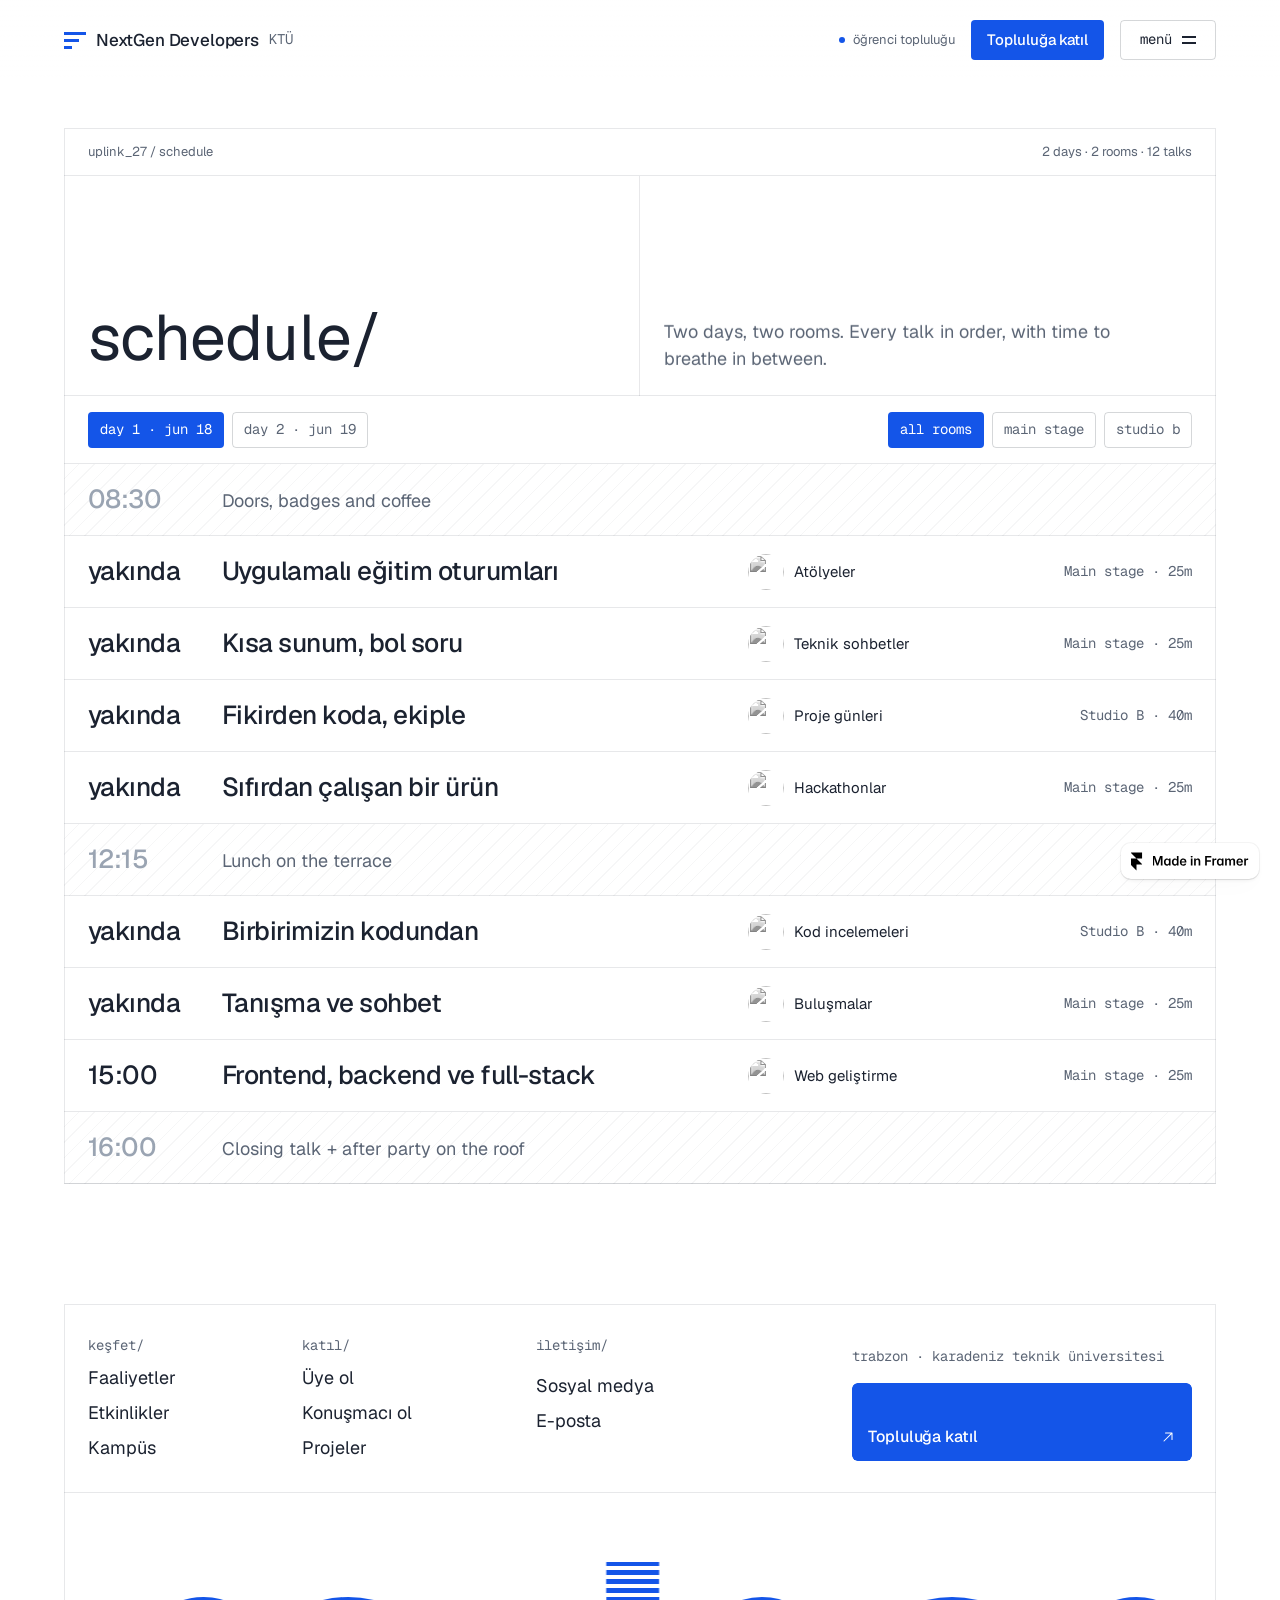
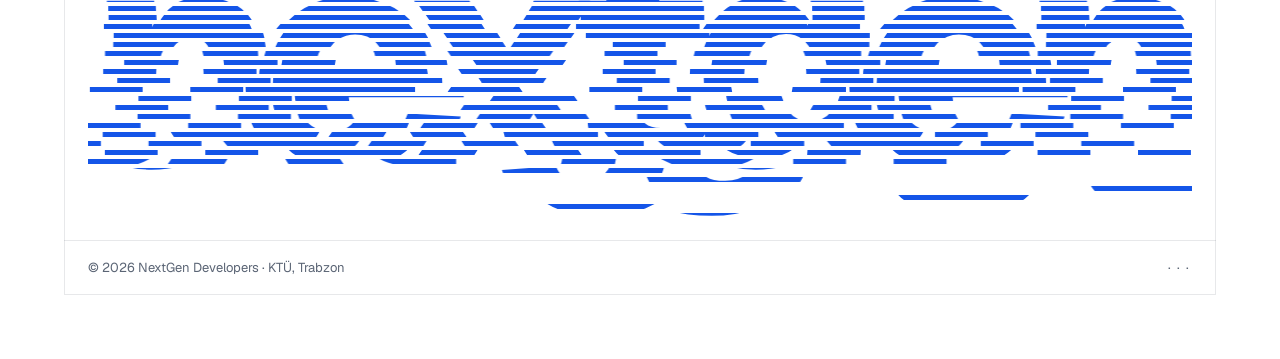
==== commit df96b751: "Kaynakta kalan Uplink içeriklerini temizle Gizlenen ama HTML kaynağında, hydration verisinde ve DOM'" ====
--- a/uplink-copy-site/schedule/index.html
+++ b/uplink-copy-site/schedule/index.html
@@ -2,13 +2,13 @@
 <!-- Made in Framer · framer.com -->
 <!-- Published Nov 7, 2026, 7:01 PM UTC -->
 <html lang="tr" dir="ltr">
-<head><script>(function(){var p=location.pathname;if(p.endsWith("/index.html")){history.replaceState(null,"",p.slice(0,-10))}})()</script><script>(function(){document.addEventListener("click",function(e){if(e.defaultPrevented||e.button!==0||e.metaKey||e.ctrlKey||e.shiftKey||e.altKey)return;var a=e.target&&e.target.closest?e.target.closest("a[href]"):null;if(!a)return;if(a.target&&a.target!=="_self")return;if(a.hasAttribute("download"))return;var href=a.getAttribute("href")||"";if(href.charAt(0)==="#")return;var u;try{u=new URL(a.href,location.href)}catch(err){return}if(u.origin!==location.origin)return;if(u.pathname===location.pathname&&u.hash)return;e.preventDefault();e.stopPropagation();location.assign(u.href)},true)})()</script><script>(function(){var M={"/sites/6qKRHPJuOulgF9iphfBqgC/searchIndex-bbk2t8xtTjRT.json":"assets/framerusercontent.com/sites/6qKRHPJuOulgF9iphfBqgC/searchIndex-bbk2t8xtTjRT.json","/images/btPNyXOE58vjiGgznYb05Z1S4c.png":"assets/framerusercontent.com/images/btPNyXOE58vjiGgznYb05Z1S4c.png","/images/lqGhwTAApcG7jBtMNrDeK4U89Y.png":"assets/framerusercontent.com/images/lqGhwTAApcG7jBtMNrDeK4U89Y.png","/assets/6OEBJhrZTpBjxjBNBwyht365Hpk.png":"assets/framerusercontent.com/assets/6OEBJhrZTpBjxjBNBwyht365Hpk.png","/assets/5vvr9Vy74if2I6bQbJvbw7SY1pQ.woff2":"assets/framerusercontent.com/assets/5vvr9Vy74if2I6bQbJvbw7SY1pQ.woff2","/assets/EOr0mi4hNtlgWNn9if640EZzXCo.woff2":"assets/framerusercontent.com/assets/EOr0mi4hNtlgWNn9if640EZzXCo.woff2","/assets/Y9k9QrlZAqio88Klkmbd8VoMQc.woff2":"assets/framerusercontent.com/assets/Y9k9QrlZAqio88Klkmbd8VoMQc.woff2","/assets/OYrD2tBIBPvoJXiIHnLoOXnY9M.woff2":"assets/framerusercontent.com/assets/OYrD2tBIBPvoJXiIHnLoOXnY9M.woff2","/assets/JeYwfuaPfZHQhEG8U5gtPDZ7WQ.woff2":"assets/framerusercontent.com/assets/JeYwfuaPfZHQhEG8U5gtPDZ7WQ.woff2","/assets/GrgcKwrN6d3Uz8EwcLHZxwEfC4.woff2":"assets/framerusercontent.com/assets/GrgcKwrN6d3Uz8EwcLHZxwEfC4.woff2","/assets/b6Y37FthZeALduNqHicBT6FutY.woff2":"assets/framerusercontent.com/assets/b6Y37FthZeALduNqHicBT6FutY.woff2","/images/v34hGNZCOzm5ogaaOcq73k49Jhw.jpg?width=640&height=640":"assets/framerusercontent.com/images/v34hGNZCOzm5ogaaOcq73k49Jhw.1v6pxe9.jpg","/images/v34hGNZCOzm5ogaaOcq73k49Jhw.jpg?scale-down-to=512&width=640&height=640":"assets/framerusercontent.com/images/v34hGNZCOzm5ogaaOcq73k49Jhw.0c2qcuz.jpg","/images/62C3tPkg0Akp8vOVEFGW9ryIYs.jpg?width=640&height=640":"assets/framerusercontent.com/images/62C3tPkg0Akp8vOVEFGW9ryIYs.1v6pxe9.jpg","/images/62C3tPkg0Akp8vOVEFGW9ryIYs.jpg?scale-down-to=512&width=640&height=640":"assets/framerusercontent.com/images/62C3tPkg0Akp8vOVEFGW9ryIYs.0c2qcuz.jpg","/images/TdGBTYFsm7v7IxM99FUC194BifA.jpg?width=640&height=640":"assets/framerusercontent.com/images/TdGBTYFsm7v7IxM99FUC194BifA.1v6pxe9.jpg","/images/TdGBTYFsm7v7IxM99FUC194BifA.jpg?scale-down-to=512&width=640&height=640":"assets/framerusercontent.com/images/TdGBTYFsm7v7IxM99FUC194BifA.0c2qcuz.jpg","/images/FprOQVirBCxwd9srnzBF9wgnEs.jpg?width=640&height=640":"assets/framerusercontent.com/images/FprOQVirBCxwd9srnzBF9wgnEs.1v6pxe9.jpg","/images/FprOQVirBCxwd9srnzBF9wgnEs.jpg?scale-down-to=512&width=640&height=640":"assets/framerusercontent.com/images/FprOQVirBCxwd9srnzBF9wgnEs.0c2qcuz.jpg","/images/NYt9kobyNBPN69YOxrturUGZAbc.jpg?width=640&height=640":"assets/framerusercontent.com/images/NYt9kobyNBPN69YOxrturUGZAbc.1v6pxe9.jpg","/images/NYt9kobyNBPN69YOxrturUGZAbc.jpg?scale-down-to=512&width=640&height=640":"assets/framerusercontent.com/images/NYt9kobyNBPN69YOxrturUGZAbc.0c2qcuz.jpg","/images/QVUcLbchER4o2jCyNWIZvHH6Lo.jpg?width=640&height=640":"assets/framerusercontent.com/images/QVUcLbchER4o2jCyNWIZvHH6Lo.1v6pxe9.jpg","/images/QVUcLbchER4o2jCyNWIZvHH6Lo.jpg?scale-down-to=512&width=640&height=640":"assets/framerusercontent.com/images/QVUcLbchER4o2jCyNWIZvHH6Lo.0c2qcuz.jpg","/images/sMzYYbaNDfYk3tYI4EDVr1t2A.jpg?width=640&height=640":"assets/framerusercontent.com/images/sMzYYbaNDfYk3tYI4EDVr1t2A.1v6pxe9.jpg","/images/sMzYYbaNDfYk3tYI4EDVr1t2A.jpg?scale-down-to=512&width=640&height=640":"assets/framerusercontent.com/images/sMzYYbaNDfYk3tYI4EDVr1t2A.0c2qcuz.jpg","/images/W2QtAO9Mx8zzwFrMNwVBlgzJU.jpg?width=640&height=640":"assets/framerusercontent.com/images/W2QtAO9Mx8zzwFrMNwVBlgzJU.1v6pxe9.jpg","/images/W2QtAO9Mx8zzwFrMNwVBlgzJU.jpg?scale-down-to=512&width=640&height=640":"assets/framerusercontent.com/images/W2QtAO9Mx8zzwFrMNwVBlgzJU.0c2qcuz.jpg","/images/Q6Npz4EXqtEO6uRdAHqiKIbs.jpg?width=640&height=640":"assets/framerusercontent.com/images/Q6Npz4EXqtEO6uRdAHqiKIbs.1v6pxe9.jpg","/images/Q6Npz4EXqtEO6uRdAHqiKIbs.jpg?scale-down-to=512&width=640&height=640":"assets/framerusercontent.com/images/Q6Npz4EXqtEO6uRdAHqiKIbs.0c2qcuz.jpg","/images/aSluGDwaoELLZvQFLgtrr9yQdjQ.jpg?width=640&height=640":"assets/framerusercontent.com/images/aSluGDwaoELLZvQFLgtrr9yQdjQ.1v6pxe9.jpg","/images/aSluGDwaoELLZvQFLgtrr9yQdjQ.jpg?scale-down-to=512&width=640&height=640":"assets/framerusercontent.com/images/aSluGDwaoELLZvQFLgtrr9yQdjQ.0c2qcuz.jpg","/images/KihaD5QIoy3pUQUPCrPOWUZj9JI.jpg?width=640&height=640":"assets/framerusercontent.com/images/KihaD5QIoy3pUQUPCrPOWUZj9JI.1v6pxe9.jpg","/images/KihaD5QIoy3pUQUPCrPOWUZj9JI.jpg?scale-down-to=512&width=640&height=640":"assets/framerusercontent.com/images/KihaD5QIoy3pUQUPCrPOWUZj9JI.0c2qcuz.jpg","/images/Z3jA3VhM3nGO62dLeA0vkXG9Wlc.jpg?width=640&height=640":"assets/framerusercontent.com/images/Z3jA3VhM3nGO62dLeA0vkXG9Wlc.1v6pxe9.jpg","/images/Z3jA3VhM3nGO62dLeA0vkXG9Wlc.jpg?scale-down-to=512&width=640&height=640":"assets/framerusercontent.com/images/Z3jA3VhM3nGO62dLeA0vkXG9Wlc.0c2qcuz.jpg","/images/ntOSEy2PaQAhGyaDxX14cltsbqQ.jpg?scale-down-to=512&width=1200&height=675":"assets/framerusercontent.com/images/ntOSEy2PaQAhGyaDxX14cltsbqQ.19pmp3m.jpg","/images/ntOSEy2PaQAhGyaDxX14cltsbqQ.jpg?scale-down-to=1024&width=1200&height=675":"assets/framerusercontent.com/images/ntOSEy2PaQAhGyaDxX14cltsbqQ.1weghvx.jpg","/images/ntOSEy2PaQAhGyaDxX14cltsbqQ.jpg?width=1200&height=675":"assets/framerusercontent.com/images/ntOSEy2PaQAhGyaDxX14cltsbqQ.1wz1moo.jpg","/images/tHFbEmokcVFPYO2gBLfqxJSTPqU.jpg?scale-down-to=512&width=1200&height=800":"assets/framerusercontent.com/images/tHFbEmokcVFPYO2gBLfqxJSTPqU.1vxc378.jpg","/images/tHFbEmokcVFPYO2gBLfqxJSTPqU.jpg?scale-down-to=1024&width=1200&height=800":"assets/framerusercontent.com/images/tHFbEmokcVFPYO2gBLfqxJSTPqU.1aqyxsf.jpg","/images/tHFbEmokcVFPYO2gBLfqxJSTPqU.jpg?width=1200&height=800":"assets/framerusercontent.com/images/tHFbEmokcVFPYO2gBLfqxJSTPqU.05uq1lu.jpg","/images/FprOQVirBCxwd9srnzBF9wgnEs.jpg":"assets/framerusercontent.com/images/FprOQVirBCxwd9srnzBF9wgnEs.jpg","/images/4MSC81hTRNvgIZnq2FRh7qSb4k.png?scale-down-to=512&width=836&height=136":"assets/framerusercontent.com/images/4MSC81hTRNvgIZnq2FRh7qSb4k.0nto17m.png","/images/4MSC81hTRNvgIZnq2FRh7qSb4k.png?width=836&height=136":"assets/framerusercontent.com/images/4MSC81hTRNvgIZnq2FRh7qSb4k.0gxer74.png","/images/kW8wpQGSf2UoucIl9HQa3SDKQ.png?scale-down-to=512&width=556&height=166":"assets/framerusercontent.com/images/kW8wpQGSf2UoucIl9HQa3SDKQ.0s21a98.png","/images/kW8wpQGSf2UoucIl9HQa3SDKQ.png?width=556&height=166":"assets/framerusercontent.com/images/kW8wpQGSf2UoucIl9HQa3SDKQ.1olll6u.png","/images/JUW3bctjrH1pFaStTcCMIjPJKo.png?scale-down-to=512&width=778&height=136":"assets/framerusercontent.com/images/JUW3bctjrH1pFaStTcCMIjPJKo.0ixyc63.png","/images/JUW3bctjrH1pFaStTcCMIjPJKo.png?width=778&height=136":"assets/framerusercontent.com/images/JUW3bctjrH1pFaStTcCMIjPJKo.1xo2y6h.png","/images/86uf3UpgD4o1j7j8M1Pnbi9ZRAE.png?scale-down-to=512&width=666&height=138":"assets/framerusercontent.com/images/86uf3UpgD4o1j7j8M1Pnbi9ZRAE.0gxrgd5.png","/images/86uf3UpgD4o1j7j8M1Pnbi9ZRAE.png?width=666&height=138":"assets/framerusercontent.com/images/86uf3UpgD4o1j7j8M1Pnbi9ZRAE.18pgi6v.png","/images/iRsYonTL0uHlfzv9i86C56wAl2U.png?scale-down-to=512&width=736&height=136":"assets/framerusercontent.com/images/iRsYonTL0uHlfzv9i86C56wAl2U.0t70ja5.png","/images/iRsYonTL0uHlfzv9i86C56wAl2U.png?width=736&height=136":"assets/framerusercontent.com/images/iRsYonTL0uHlfzv9i86C56wAl2U.0ge3587.png","/images/W8nmI36vFSYJRHaTFKaJdrAubY.png?scale-down-to=512&width=734&height=136":"assets/framerusercontent.com/images/W8nmI36vFSYJRHaTFKaJdrAubY.0zgtvkb.png","/images/W8nmI36vFSYJRHaTFKaJdrAubY.png?width=734&height=136":"assets/framerusercontent.com/images/W8nmI36vFSYJRHaTFKaJdrAubY.0dzpj2h.png","/images/mZExpkU9P0NNwO8uLpOBL45w.png?width=492&height=136":"assets/framerusercontent.com/images/mZExpkU9P0NNwO8uLpOBL45w.0egyhr6.png","/images/CzZ9SHXvw0esp7i766pPym8IbMg.png?scale-down-to=512&width=684&height=136":"assets/framerusercontent.com/images/CzZ9SHXvw0esp7i766pPym8IbMg.05y1mvn.png","/images/CzZ9SHXvw0esp7i766pPym8IbMg.png?width=684&height=136":"assets/framerusercontent.com/images/CzZ9SHXvw0esp7i766pPym8IbMg.1li8umt.png","/images/zAuAYTuBKAxliFrwcITZsZCzvc.png?scale-down-to=512&width=888&height=136":"assets/framerusercontent.com/images/zAuAYTuBKAxliFrwcITZsZCzvc.1h0y8th.png","/images/zAuAYTuBKAxliFrwcITZsZCzvc.png?width=888&height=136":"assets/framerusercontent.com/images/zAuAYTuBKAxliFrwcITZsZCzvc.09hfjsz.png","/images/BLLByekf2L2XFx1JZBMUO7ozGHM.png?scale-down-to=512&width=694&height=166":"assets/framerusercontent.com/images/BLLByekf2L2XFx1JZBMUO7ozGHM.1evlqrt.png","/images/BLLByekf2L2XFx1JZBMUO7ozGHM.png?width=694&height=166":"assets/framerusercontent.com/images/BLLByekf2L2XFx1JZBMUO7ozGHM.0toej8z.png","/images/RUFcVT2Ia5zCQt9gaPC15fXVW5M.png?scale-down-to=512&width=562&height=136":"assets/framerusercontent.com/images/RUFcVT2Ia5zCQt9gaPC15fXVW5M.0yoxclk.png","/images/RUFcVT2Ia5zCQt9gaPC15fXVW5M.png?width=562&height=136":"assets/framerusercontent.com/images/RUFcVT2Ia5zCQt9gaPC15fXVW5M.1bcduo6.png","/images/tJ33hXTtXywWKd3Hzeq053fQTw.png?scale-down-to=512&width=550&height=136":"assets/framerusercontent.com/images/tJ33hXTtXywWKd3Hzeq053fQTw.1ngnk1z.png","/images/tJ33hXTtXywWKd3Hzeq053fQTw.png?width=550&height=136":"assets/framerusercontent.com/images/tJ33hXTtXywWKd3Hzeq053fQTw.0nfi85p.png","/sites/6qKRHPJuOulgF9iphfBqgC/rolldown-runtime.Bi-D_2cA.mjs":"assets/framerusercontent.com/sites/6qKRHPJuOulgF9iphfBqgC/rolldown-runtime.Bi-D_2cA.mjs","/sites/6qKRHPJuOulgF9iphfBqgC/react.Dxe_2v0O.mjs":"assets/framerusercontent.com/sites/6qKRHPJuOulgF9iphfBqgC/react.Dxe_2v0O.mjs","/sites/6qKRHPJuOulgF9iphfBqgC/framer.CP5NoSiw.mjs":"assets/framerusercontent.com/sites/6qKRHPJuOulgF9iphfBqgC/framer.CP5NoSiw.mjs","/sites/6qKRHPJuOulgF9iphfBqgC/motion.Yk2TEZIE.mjs":"assets/framerusercontent.com/sites/6qKRHPJuOulgF9iphfBqgC/motion.Yk2TEZIE.mjs","/sites/6qKRHPJuOulgF9iphfBqgC/toplevel-deps.DMkW1u5u.mjs":"assets/framerusercontent.com/sites/6qKRHPJuOulgF9iphfBqgC/toplevel-deps.DMkW1u5u.mjs","/sites/6qKRHPJuOulgF9iphfBqgC/Gm22-tiVP5hHiXTTLEHMLZyeu0I41ZX3vdWfWu9yfbA.Cr_bfCIR.mjs":"assets/framerusercontent.com/sites/6qKRHPJuOulgF9iphfBqgC/Gm22-tiVP5hHiXTTLEHMLZyeu0I41ZX3vdWfWu9yfbA.Cr_bfCIR.mjs","/sites/6qKRHPJuOulgF9iphfBqgC/IrByOniPY.D6ASh_bz.mjs":"assets/framerusercontent.com/sites/6qKRHPJuOulgF9iphfBqgC/IrByOniPY.D6ASh_bz.mjs","/sites/6qKRHPJuOulgF9iphfBqgC/ixER2O3GK.tBSG3B-w.mjs":"assets/framerusercontent.com/sites/6qKRHPJuOulgF9iphfBqgC/ixER2O3GK.tBSG3B-w.mjs","/sites/6qKRHPJuOulgF9iphfBqgC/kanukuOLH.CgVYyb6C.mjs":"assets/framerusercontent.com/sites/6qKRHPJuOulgF9iphfBqgC/kanukuOLH.CgVYyb6C.mjs","/sites/6qKRHPJuOulgF9iphfBqgC/t87mvH_qt.CYOGEPja.mjs":"assets/framerusercontent.com/sites/6qKRHPJuOulgF9iphfBqgC/t87mvH_qt.CYOGEPja.mjs","/sites/6qKRHPJuOulgF9iphfBqgC/augiA20Il.DYLFBa-R.mjs":"assets/framerusercontent.com/sites/6qKRHPJuOulgF9iphfBqgC/augiA20Il.DYLFBa-R.mjs","/sites/6qKRHPJuOulgF9iphfBqgC/script_main.C7nk36ca.mjs":"assets/framerusercontent.com/sites/6qKRHPJuOulgF9iphfBqgC/script_main.C7nk36ca.mjs","/assets/xzgKPWf5y6iuVzme8D08Mr0GDM.png":"assets/framerusercontent.com/assets/xzgKPWf5y6iuVzme8D08Mr0GDM.png","/sites/6qKRHPJuOulgF9iphfBqgC/fA9NtF54edqZDJpPYJBLaPq8WoKxrBJ-dJ4ovLjklUg.BkuN0gIz.mjs":"assets/framerusercontent.com/sites/6qKRHPJuOulgF9iphfBqgC/fA9NtF54edqZDJpPYJBLaPq8WoKxrBJ-dJ4ovLjklUg.BkuN0gIz.mjs","/sites/6qKRHPJuOulgF9iphfBqgC/k1NfB4ggH.BBK_tNWA.mjs":"assets/framerusercontent.com/sites/6qKRHPJuOulgF9iphfBqgC/k1NfB4ggH.BBK_tNWA.mjs","/sites/6qKRHPJuOulgF9iphfBqgC/QpehGXTBr.CRyr1Ird.mjs":"assets/framerusercontent.com/sites/6qKRHPJuOulgF9iphfBqgC/QpehGXTBr.CRyr1Ird.mjs","/assets/rA4taqUC3RcqoCIfRT7KkKwgV4.png":"assets/framerusercontent.com/assets/rA4taqUC3RcqoCIfRT7KkKwgV4.png","/sites/6qKRHPJuOulgF9iphfBqgC/-FrovgLAbV43H5JVKSfI8W2HClx6mMUcO1D0-G73TLY.D-GGlmT8.mjs":"assets/framerusercontent.com/sites/6qKRHPJuOulgF9iphfBqgC/-FrovgLAbV43H5JVKSfI8W2HClx6mMUcO1D0-G73TLY.D-GGlmT8.mjs","/sites/6qKRHPJuOulgF9iphfBqgC/SaXUtSxbU.BmGqw4X3.mjs":"assets/framerusercontent.com/sites/6qKRHPJuOulgF9iphfBqgC/SaXUtSxbU.BmGqw4X3.mjs","/sites/6qKRHPJuOulgF9iphfBqgC/lY7tPPzGt0sCAIL_Sl2jLOnYgNlDdguI_6d8zkt72As.isXdBcOk.mjs":"assets/framerusercontent.com/sites/6qKRHPJuOulgF9iphfBqgC/lY7tPPzGt0sCAIL_Sl2jLOnYgNlDdguI_6d8zkt72As.isXdBcOk.mjs","/sites/6qKRHPJuOulgF9iphfBqgC/EPsZO57VJoZS4Rf7pKap0JrszgSAe70qQ1rzNqH_MlU.C093EDhI.mjs":"assets/framerusercontent.com/sites/6qKRHPJuOulgF9iphfBqgC/EPsZO57VJoZS4Rf7pKap0JrszgSAe70qQ1rzNqH_MlU.C093EDhI.mjs","/sites/6qKRHPJuOulgF9iphfBqgC/HVWCUDKGkBMrtRE0fqUipM1LNgByVHYLwjgQ07E-gb0.D5FAYfRk.mjs":"assets/framerusercontent.com/sites/6qKRHPJuOulgF9iphfBqgC/HVWCUDKGkBMrtRE0fqUipM1LNgByVHYLwjgQ07E-gb0.D5FAYfRk.mjs","/sites/6qKRHPJuOulgF9iphfBqgC/iT8wT6gw8y3u5EAdShBC0N7kBiDG6kW96YEsy00KpsE.QD7j1neR.mjs":"assets/framerusercontent.com/sites/6qKRHPJuOulgF9iphfBqgC/iT8wT6gw8y3u5EAdShBC0N7kBiDG6kW96YEsy00KpsE.QD7j1neR.mjs","/sites/6qKRHPJuOulgF9iphfBqgC/QHa5kXqI7NgWeMGmjhpK_XoPU-kRIhuQe50mLgMeySY.BP2UebrZ.mjs":"assets/framerusercontent.com/sites/6qKRHPJuOulgF9iphfBqgC/QHa5kXqI7NgWeMGmjhpK_XoPU-kRIhuQe50mLgMeySY.BP2UebrZ.mjs","/sites/6qKRHPJuOulgF9iphfBqgC/2yLMbSV57adVmCxEdowAcElIrRoWrdQop1Eze0Sqr4Q.DSKw1RK5.mjs":"assets/framerusercontent.com/sites/6qKRHPJuOulgF9iphfBqgC/2yLMbSV57adVmCxEdowAcElIrRoWrdQop1Eze0Sqr4Q.DSKw1RK5.mjs","/sites/6qKRHPJuOulgF9iphfBqgC/_TQuJdwfaN0za0yyjhIoPjx1Hay0ax2Ad5FJ_BFiQ8c.DvdWvqaW.mjs":"assets/framerusercontent.com/sites/6qKRHPJuOulgF9iphfBqgC/_TQuJdwfaN0za0yyjhIoPjx1Hay0ax2Ad5FJ_BFiQ8c.DvdWvqaW.mjs","/sites/6qKRHPJuOulgF9iphfBqgC/PX9hIOIVM.C5yimjwD.mjs":"assets/framerusercontent.com/sites/6qKRHPJuOulgF9iphfBqgC/PX9hIOIVM.C5yimjwD.mjs","/modules/gbmgYFmHqdzAtN5HRo5l/JriOVw8tRgKP5FoLAAsW/kanukuOLH.js":"assets/framerusercontent.com/modules/gbmgYFmHqdzAtN5HRo5l/JriOVw8tRgKP5FoLAAsW/kanukuOLH.js","/images/GfGkADagM4KEibNcIiRUWlfrR0.jpg":"assets/framerusercontent.com/images/GfGkADagM4KEibNcIiRUWlfrR0.jpg","/images/TdGBTYFsm7v7IxM99FUC194BifA.jpg":"assets/framerusercontent.com/images/TdGBTYFsm7v7IxM99FUC194BifA.jpg","/images/62C3tPkg0Akp8vOVEFGW9ryIYs.jpg":"assets/framerusercontent.com/images/62C3tPkg0Akp8vOVEFGW9ryIYs.jpg","/images/NYt9kobyNBPN69YOxrturUGZAbc.jpg":"assets/framerusercontent.com/images/NYt9kobyNBPN69YOxrturUGZAbc.jpg","/modules/91cfpcW4TGiqGO7cN9Om/KUfHBzvTALqHV2jgbrVR/b2G7FQkHk.js":"assets/framerusercontent.com/modules/91cfpcW4TGiqGO7cN9Om/KUfHBzvTALqHV2jgbrVR/b2G7FQkHk.js","/modules/N4P6d0GtREuPb0zNiYwm/rjmSDOAn82Theanr916A/LqTf6wmf1.js":"assets/framerusercontent.com/modules/N4P6d0GtREuPb0zNiYwm/rjmSDOAn82Theanr916A/LqTf6wmf1.js","/modules/DTYPSU1OEdMd6NdXZzHJ/31mRhfvZDMLoe4iLEdNP/ol_uNZUKK.js":"assets/framerusercontent.com/modules/DTYPSU1OEdMd6NdXZzHJ/31mRhfvZDMLoe4iLEdNP/ol_uNZUKK.js","/modules/VmTTthkJ1ajoOvPit9BZ/J2JfU5xufLb86N0ipMbB/RHU19FfB8.js":"assets/framerusercontent.com/modules/VmTTthkJ1ajoOvPit9BZ/J2JfU5xufLb86N0ipMbB/RHU19FfB8.js","/third-party-assets/fontshare/":"assets/framerusercontent.com/third-party-assets/fontshare/index","/sites/6qKRHPJuOulgF9iphfBqgC/chunk.B3RYC8bk.BmD0bPAz.mjs":"assets/framerusercontent.com/sites/6qKRHPJuOulgF9iphfBqgC/chunk.B3RYC8bk.BmD0bPAz.mjs","/sites/6qKRHPJuOulgF9iphfBqgC/epBF_d5fc.CilxCuZb.mjs":"assets/framerusercontent.com/sites/6qKRHPJuOulgF9iphfBqgC/epBF_d5fc.CilxCuZb.mjs","/modules/cr2JP4nVTMHOJ11papw2/4KVcnMwDubsOiOviumkJ/wa5pbCViz.js":"assets/framerusercontent.com/modules/cr2JP4nVTMHOJ11papw2/4KVcnMwDubsOiOviumkJ/wa5pbCViz.js","/sites/6qKRHPJuOulgF9iphfBqgC/eUp2jMXoI.BRzaHbpG.mjs":"assets/framerusercontent.com/sites/6qKRHPJuOulgF9iphfBqgC/eUp2jMXoI.BRzaHbpG.mjs","/sites/6qKRHPJuOulgF9iphfBqgC/MyuALfv6j.CdHqPb0y.mjs":"assets/framerusercontent.com/sites/6qKRHPJuOulgF9iphfBqgC/MyuALfv6j.CdHqPb0y.mjs","/sites/6qKRHPJuOulgF9iphfBqgC/Hzt6h4iWr.Di2K5G2S.mjs":"assets/framerusercontent.com/sites/6qKRHPJuOulgF9iphfBqgC/Hzt6h4iWr.Di2K5G2S.mjs","/sites/6qKRHPJuOulgF9iphfBqgC/Dqa3bHtR0.5F3FeOkv.mjs":"assets/framerusercontent.com/sites/6qKRHPJuOulgF9iphfBqgC/Dqa3bHtR0.5F3FeOkv.mjs","/modules/wKZcZ989QKFo68lOvpsh/evcTrMJSvkHlgClNCgyr/ZkuUwWIrU.js":"assets/framerusercontent.com/modules/wKZcZ989QKFo68lOvpsh/evcTrMJSvkHlgClNCgyr/ZkuUwWIrU.js","/sites/6qKRHPJuOulgF9iphfBqgC/jiUcCvxca.J3A4IeVI.mjs":"assets/framerusercontent.com/sites/6qKRHPJuOulgF9iphfBqgC/jiUcCvxca.J3A4IeVI.mjs","/modules/gbmgYFmHqdzAtN5HRo5l/JriOVw8tRgKP5FoLAAsW/kanukuOLH-0.js":"assets/framerusercontent.com/modules/gbmgYFmHqdzAtN5HRo5l/JriOVw8tRgKP5FoLAAsW/kanukuOLH-0.js","/modules/gbmgYFmHqdzAtN5HRo5l/JriOVw8tRgKP5FoLAAsW/kanukuOLH-1.js":"assets/framerusercontent.com/modules/gbmgYFmHqdzAtN5HRo5l/JriOVw8tRgKP5FoLAAsW/kanukuOLH-1.js","/modules/N4P6d0GtREuPb0zNiYwm/rjmSDOAn82Theanr916A/LqTf6wmf1-0.js":"assets/framerusercontent.com/modules/N4P6d0GtREuPb0zNiYwm/rjmSDOAn82Theanr916A/LqTf6wmf1-0.js","/modules/N4P6d0GtREuPb0zNiYwm/rjmSDOAn82Theanr916A/LqTf6wmf1-1.js":"assets/framerusercontent.com/modules/N4P6d0GtREuPb0zNiYwm/rjmSDOAn82Theanr916A/LqTf6wmf1-1.js","/modules/91cfpcW4TGiqGO7cN9Om/KUfHBzvTALqHV2jgbrVR/b2G7FQkHk-0.js":"assets/framerusercontent.com/modules/91cfpcW4TGiqGO7cN9Om/KUfHBzvTALqHV2jgbrVR/b2G7FQkHk-0.js","/modules/91cfpcW4TGiqGO7cN9Om/KUfHBzvTALqHV2jgbrVR/b2G7FQkHk-1.js":"assets/framerusercontent.com/modules/91cfpcW4TGiqGO7cN9Om/KUfHBzvTALqHV2jgbrVR/b2G7FQkHk-1.js","/modules/VmTTthkJ1ajoOvPit9BZ/J2JfU5xufLb86N0ipMbB/RHU19FfB8-0.js":"assets/framerusercontent.com/modules/VmTTthkJ1ajoOvPit9BZ/J2JfU5xufLb86N0ipMbB/RHU19FfB8-0.js","/modules/VmTTthkJ1ajoOvPit9BZ/J2JfU5xufLb86N0ipMbB/RHU19FfB8-1.js":"assets/framerusercontent.com/modules/VmTTthkJ1ajoOvPit9BZ/J2JfU5xufLb86N0ipMbB/RHU19FfB8-1.js","/modules/DTYPSU1OEdMd6NdXZzHJ/31mRhfvZDMLoe4iLEdNP/ol_uNZUKK-0.js":"assets/framerusercontent.com/modules/DTYPSU1OEdMd6NdXZzHJ/31mRhfvZDMLoe4iLEdNP/ol_uNZUKK-0.js","/modules/DTYPSU1OEdMd6NdXZzHJ/31mRhfvZDMLoe4iLEdNP/ol_uNZUKK-1.js":"assets/framerusercontent.com/modules/DTYPSU1OEdMd6NdXZzHJ/31mRhfvZDMLoe4iLEdNP/ol_uNZUKK-1.js","/modules/cr2JP4nVTMHOJ11papw2/4KVcnMwDubsOiOviumkJ/wa5pbCViz-0.js":"assets/framerusercontent.com/modules/cr2JP4nVTMHOJ11papw2/4KVcnMwDubsOiOviumkJ/wa5pbCViz-0.js","/modules/cr2JP4nVTMHOJ11papw2/4KVcnMwDubsOiOviumkJ/wa5pbCViz-1.js":"assets/framerusercontent.com/modules/cr2JP4nVTMHOJ11papw2/4KVcnMwDubsOiOviumkJ/wa5pbCViz-1.js","/assets/kRycZENBVCBBbMhfvXTmYU7Vqc.png":"assets/framerusercontent.com/assets/kRycZENBVCBBbMhfvXTmYU7Vqc.png","/modules/GHkseUtoFszHpVW5qyko/mbltlF5luOTvh241xm2a/Dqa3bHtR0.js":"assets/framerusercontent.com/modules/GHkseUtoFszHpVW5qyko/mbltlF5luOTvh241xm2a/Dqa3bHtR0.js","/modules/wKZcZ989QKFo68lOvpsh/evcTrMJSvkHlgClNCgyr/ZkuUwWIrU-0.js":"assets/framerusercontent.com/modules/wKZcZ989QKFo68lOvpsh/evcTrMJSvkHlgClNCgyr/ZkuUwWIrU-0.js","/modules/wKZcZ989QKFo68lOvpsh/evcTrMJSvkHlgClNCgyr/ZkuUwWIrU-1.js":"assets/framerusercontent.com/modules/wKZcZ989QKFo68lOvpsh/evcTrMJSvkHlgClNCgyr/ZkuUwWIrU-1.js","/modules/BsaeudFpdvvWP4bggusr/esG4rl8qkprp6Uo8W7or/MyuALfv6j.js":"assets/framerusercontent.com/modules/BsaeudFpdvvWP4bggusr/esG4rl8qkprp6Uo8W7or/MyuALfv6j.js","/assets/dDzGJmakk6EUwTgyQDX0Eyne4wE.png":"assets/framerusercontent.com/assets/dDzGJmakk6EUwTgyQDX0Eyne4wE.png","/modules/GHkseUtoFszHpVW5qyko/mbltlF5luOTvh241xm2a/Dqa3bHtR0-0.js":"assets/framerusercontent.com/modules/GHkseUtoFszHpVW5qyko/mbltlF5luOTvh241xm2a/Dqa3bHtR0-0.js","/modules/GHkseUtoFszHpVW5qyko/mbltlF5luOTvh241xm2a/Dqa3bHtR0-1.js":"assets/framerusercontent.com/modules/GHkseUtoFszHpVW5qyko/mbltlF5luOTvh241xm2a/Dqa3bHtR0-1.js","/modules/BsaeudFpdvvWP4bggusr/esG4rl8qkprp6Uo8W7or/MyuALfv6j-0.js":"assets/framerusercontent.com/modules/BsaeudFpdvvWP4bggusr/esG4rl8qkprp6Uo8W7or/MyuALfv6j-0.js","/modules/BsaeudFpdvvWP4bggusr/esG4rl8qkprp6Uo8W7or/MyuALfv6j-1.js":"assets/framerusercontent.com/modules/BsaeudFpdvvWP4bggusr/esG4rl8qkprp6Uo8W7or/MyuALfv6j-1.js","/chunk-JSZPSK4C.mjs":"assets/app.framerstatic.com/chunk-JSZPSK4C.mjs","/chunk-BEAJFPMP.mjs":"assets/app.framerstatic.com/chunk-BEAJFPMP.mjs","/chunk-YRQ7G4QH.mjs":"assets/app.framerstatic.com/chunk-YRQ7G4QH.mjs","/chunk-WLHSDIGQ.mjs":"assets/app.framerstatic.com/chunk-WLHSDIGQ.mjs","/editorbar.62SZERSO.mjs":"assets/app.framerstatic.com/editorbar.62SZERSO.mjs","/chunk-WOEOGJ2W.mjs":"assets/app.framerstatic.com/chunk-WOEOGJ2W.mjs","/editorbar.NM2BL35K.css":"assets/app.framerstatic.com/editorbar.NM2BL35K.css","/EditButton-IWZK6YQ3.mjs":"assets/app.framerstatic.com/EditButton-IWZK6YQ3.mjs","/render-OIKC4UIA.mjs":"assets/app.framerstatic.com/render-OIKC4UIA.mjs","/chunk-BIA2XIC4.mjs":"assets/app.framerstatic.com/chunk-BIA2XIC4.mjs","/chunk-WAC2IPPM.mjs":"assets/app.framerstatic.com/chunk-WAC2IPPM.mjs","/chunk-6WCC4VXR.mjs":"assets/app.framerstatic.com/chunk-6WCC4VXR.mjs","/chunk-ZXP3HAVQ.mjs":"assets/app.framerstatic.com/chunk-ZXP3HAVQ.mjs","/chunk-LQMJJZ7H.mjs":"assets/app.framerstatic.com/chunk-LQMJJZ7H.mjs","/chunk-LQKOPGGN.mjs":"assets/app.framerstatic.com/chunk-LQKOPGGN.mjs","/chunk-SCCCCPCG.mjs":"assets/app.framerstatic.com/chunk-SCCCCPCG.mjs","/chunk-VFUMKGNV.mjs":"assets/app.framerstatic.com/chunk-VFUMKGNV.mjs","/chunk-D3BIVQHH.mjs":"assets/app.framerstatic.com/chunk-D3BIVQHH.mjs","/chunk-U7L72RHY.mjs":"assets/app.framerstatic.com/chunk-U7L72RHY.mjs","/chunk-L3JPZJ2K.mjs":"assets/app.framerstatic.com/chunk-L3JPZJ2K.mjs","/chunk-NOKC3ZEX.mjs":"assets/app.framerstatic.com/chunk-NOKC3ZEX.mjs","/chunk-V3C5CSFI.mjs":"assets/app.framerstatic.com/chunk-V3C5CSFI.mjs","/chunk-YKQPZTUX.mjs":"assets/app.framerstatic.com/chunk-YKQPZTUX.mjs","/chunk-7NRINZJY.mjs":"assets/app.framerstatic.com/chunk-7NRINZJY.mjs","/chunk-FIJLBKPU.mjs":"assets/app.framerstatic.com/chunk-FIJLBKPU.mjs","/chunk-UOHQUQUT.mjs":"assets/app.framerstatic.com/chunk-UOHQUQUT.mjs","/chunk-N4BXE2AG.mjs":"assets/app.framerstatic.com/chunk-N4BXE2AG.mjs","/chunk-OUQ7QHER.mjs":"assets/app.framerstatic.com/chunk-OUQ7QHER.mjs","/chunk-SAZULEG5.mjs":"assets/app.framerstatic.com/chunk-SAZULEG5.mjs","/chunk-GVLASJ2I.mjs":"assets/app.framerstatic.com/chunk-GVLASJ2I.mjs","/chunk-2TNEYMLU.mjs":"assets/app.framerstatic.com/chunk-2TNEYMLU.mjs","/chunk-I4WV5YGI.mjs":"assets/app.framerstatic.com/chunk-I4WV5YGI.mjs","/chunk-BEVD33K2.mjs":"assets/app.framerstatic.com/chunk-BEVD33K2.mjs","/chunk-OIRCAAOF.mjs":"assets/app.framerstatic.com/chunk-OIRCAAOF.mjs","/chunk-TULBJLSQ.mjs":"assets/app.framerstatic.com/chunk-TULBJLSQ.mjs","/chunk-E2B4PANW.mjs":"assets/app.framerstatic.com/chunk-E2B4PANW.mjs","/chunk-73DCT4FW.mjs":"assets/app.framerstatic.com/chunk-73DCT4FW.mjs","/chunk-Q652OIYH.mjs":"assets/app.framerstatic.com/chunk-Q652OIYH.mjs","/chunk-NU7BJZ44.mjs":"assets/app.framerstatic.com/chunk-NU7BJZ44.mjs","/chunk-6MAAPGOI.mjs":"assets/app.framerstatic.com/chunk-6MAAPGOI.mjs","/chunk-QL7HWLY6.mjs":"assets/app.framerstatic.com/chunk-QL7HWLY6.mjs","/chunk-EZMDKA7N.mjs":"assets/app.framerstatic.com/chunk-EZMDKA7N.mjs","/chunk-DVLP366F.mjs":"assets/app.framerstatic.com/chunk-DVLP366F.mjs","/chunk-STDMHL4N.mjs":"assets/app.framerstatic.com/chunk-STDMHL4N.mjs","/chunk-AYYBTPZU.mjs":"assets/app.framerstatic.com/chunk-AYYBTPZU.mjs","/chunk-L2QYKMOJ.mjs":"assets/app.framerstatic.com/chunk-L2QYKMOJ.mjs","/chunk-TQXQHNIA.mjs":"assets/app.framerstatic.com/chunk-TQXQHNIA.mjs","/chunk-ZKZJ3CDM.mjs":"assets/app.framerstatic.com/chunk-ZKZJ3CDM.mjs","/chunk-KYM2LAWB.mjs":"assets/app.framerstatic.com/chunk-KYM2LAWB.mjs","/chunk-G4XUWRQW.mjs":"assets/app.framerstatic.com/chunk-G4XUWRQW.mjs","/chunk-VBCXFFMV.mjs":"assets/app.framerstatic.com/chunk-VBCXFFMV.mjs","/chunk-GFKKOOR3.mjs":"assets/app.framerstatic.com/chunk-GFKKOOR3.mjs","/chunk-RDLE5VXU.mjs":"assets/app.framerstatic.com/chunk-RDLE5VXU.mjs","/chunk-QVDGMSWL.mjs":"assets/app.framerstatic.com/chunk-QVDGMSWL.mjs","/chunk-NXFCAOLM.mjs":"assets/app.framerstatic.com/chunk-NXFCAOLM.mjs","/chunk-4GL23XDC.mjs":"assets/app.framerstatic.com/chunk-4GL23XDC.mjs","/chunk-R2MXLLHS.mjs":"assets/app.framerstatic.com/chunk-R2MXLLHS.mjs","/chunk-QYUN3GWL.mjs":"assets/app.framerstatic.com/chunk-QYUN3GWL.mjs","/chunk-WWPX2YKV.mjs":"assets/app.framerstatic.com/chunk-WWPX2YKV.mjs","/chunk-UBF5D4QE.mjs":"assets/app.framerstatic.com/chunk-UBF5D4QE.mjs","/chunk-EHVYGNVJ.mjs":"assets/app.framerstatic.com/chunk-EHVYGNVJ.mjs","/chunk-BLSKQ6TG.mjs":"assets/app.framerstatic.com/chunk-BLSKQ6TG.mjs","/chunk-X3G2FYTS.mjs":"assets/app.framerstatic.com/chunk-X3G2FYTS.mjs","/chunk-ETFKW367.mjs":"assets/app.framerstatic.com/chunk-ETFKW367.mjs","/chunk-5PRTUGBU.mjs":"assets/app.framerstatic.com/chunk-5PRTUGBU.mjs","/chunk-XNZRDAH2.mjs":"assets/app.framerstatic.com/chunk-XNZRDAH2.mjs","/chunk-GHARU3XL.mjs":"assets/app.framerstatic.com/chunk-GHARU3XL.mjs","/chunk-PLZKQ22A.mjs":"assets/app.framerstatic.com/chunk-PLZKQ22A.mjs","/chunk-HQMZV6DP.mjs":"assets/app.framerstatic.com/chunk-HQMZV6DP.mjs","/chunk-5J75RUHV.mjs":"assets/app.framerstatic.com/chunk-5J75RUHV.mjs","/chunk-N2DJHBJE.mjs":"assets/app.framerstatic.com/chunk-N2DJHBJE.mjs","/chunk-BOLNZQB3.mjs":"assets/app.framerstatic.com/chunk-BOLNZQB3.mjs","/chunk-MYSAMYRY.mjs":"assets/app.framerstatic.com/chunk-MYSAMYRY.mjs","/chunk-XFC6OVIX.mjs":"assets/app.framerstatic.com/chunk-XFC6OVIX.mjs","/chunk-Y55C467E.mjs":"assets/app.framerstatic.com/chunk-Y55C467E.mjs","/chunk-TRZ6J3BA.mjs":"assets/app.framerstatic.com/chunk-TRZ6J3BA.mjs","/chunk-TZVEVLPV.mjs":"assets/app.framerstatic.com/chunk-TZVEVLPV.mjs","/chunk-OOAH7XZ5.mjs":"assets/app.framerstatic.com/chunk-OOAH7XZ5.mjs","/chunk-6YWJSXKA.mjs":"assets/app.framerstatic.com/chunk-6YWJSXKA.mjs","/chunk-ZHJ6HRM6.mjs":"assets/app.framerstatic.com/chunk-ZHJ6HRM6.mjs","/chunk-7QVWWMIF.mjs":"assets/app.framerstatic.com/chunk-7QVWWMIF.mjs","/chunk-VLNZ2AGW.mjs":"assets/app.framerstatic.com/chunk-VLNZ2AGW.mjs","/chunk-LB6X3CLW.mjs":"assets/app.framerstatic.com/chunk-LB6X3CLW.mjs","/chunk-D3SZBJZX.mjs":"assets/app.framerstatic.com/chunk-D3SZBJZX.mjs","/chunk-XL4SXJ2R.mjs":"assets/app.framerstatic.com/chunk-XL4SXJ2R.mjs","/chunk-FVIRDBI2.mjs":"assets/app.framerstatic.com/chunk-FVIRDBI2.mjs","/chunk-OGQCKB6U.mjs":"assets/app.framerstatic.com/chunk-OGQCKB6U.mjs","/chunk-DHZWEIEI.mjs":"assets/app.framerstatic.com/chunk-DHZWEIEI.mjs","/chunk-YY75G3LC.mjs":"assets/app.framerstatic.com/chunk-YY75G3LC.mjs","/chunk-2Z4UPA7G.mjs":"assets/app.framerstatic.com/chunk-2Z4UPA7G.mjs","/chunk-XEUPFUAZ.mjs":"assets/app.framerstatic.com/chunk-XEUPFUAZ.mjs","/chunk-GPIRUQFY.mjs":"assets/app.framerstatic.com/chunk-GPIRUQFY.mjs","/chunk-65U5SPEK.mjs":"assets/app.framerstatic.com/chunk-65U5SPEK.mjs","/chunk-5Y36GTP3.mjs":"assets/app.framerstatic.com/chunk-5Y36GTP3.mjs","/chunk-5WMVVAFY.mjs":"assets/app.framerstatic.com/chunk-5WMVVAFY.mjs","/chunk-WBAAF44U.mjs":"assets/app.framerstatic.com/chunk-WBAAF44U.mjs","/chunk-XOFJBWUY.mjs":"assets/app.framerstatic.com/chunk-XOFJBWUY.mjs","/chunk-RVEUZKWN.mjs":"assets/app.framerstatic.com/chunk-RVEUZKWN.mjs","/chunk-AJIMWAN7.mjs":"assets/app.framerstatic.com/chunk-AJIMWAN7.mjs","/chunk-L72QRVKJ.mjs":"assets/app.framerstatic.com/chunk-L72QRVKJ.mjs","/chunk-TLVBN4S2.mjs":"assets/app.framerstatic.com/chunk-TLVBN4S2.mjs","/chunk-OBPP2IZ7.mjs":"assets/app.framerstatic.com/chunk-OBPP2IZ7.mjs","/chunk-PP2DUQOO.mjs":"assets/app.framerstatic.com/chunk-PP2DUQOO.mjs","/chunk-JAOUGGNZ.mjs":"assets/app.framerstatic.com/chunk-JAOUGGNZ.mjs","/chunk-Y56KFRPW.mjs":"assets/app.framerstatic.com/chunk-Y56KFRPW.mjs","/chunk-M774VLGN.mjs":"assets/app.framerstatic.com/chunk-M774VLGN.mjs","/chunk-BFCQK7VA.mjs":"assets/app.framerstatic.com/chunk-BFCQK7VA.mjs","/chunk-B6JJ2XHA.mjs":"assets/app.framerstatic.com/chunk-B6JJ2XHA.mjs","/chunk-47P32JLD.mjs":"assets/app.framerstatic.com/chunk-47P32JLD.mjs","/chunk-V6F6SSST.mjs":"assets/app.framerstatic.com/chunk-V6F6SSST.mjs","/chunk-K6L5GVTR.mjs":"assets/app.framerstatic.com/chunk-K6L5GVTR.mjs","/chunk-G3KF7MVA.mjs":"assets/app.framerstatic.com/chunk-G3KF7MVA.mjs","/chunk-WPWSHZF5.mjs":"assets/app.framerstatic.com/chunk-WPWSHZF5.mjs","/chunk-YT5HHZEW.mjs":"assets/app.framerstatic.com/chunk-YT5HHZEW.mjs","/chunk-TVE3KXP2.mjs":"assets/app.framerstatic.com/chunk-TVE3KXP2.mjs","/chunk-R6JTFMJS.mjs":"assets/app.framerstatic.com/chunk-R6JTFMJS.mjs","/chunk-Q2DQLQOI.mjs":"assets/app.framerstatic.com/chunk-Q2DQLQOI.mjs","/chunk-DGUFEM7F.mjs":"assets/app.framerstatic.com/chunk-DGUFEM7F.mjs","/chunk-VNF7J37M.mjs":"assets/app.framerstatic.com/chunk-VNF7J37M.mjs","/chunk-4R2QGXIH.mjs":"assets/app.framerstatic.com/chunk-4R2QGXIH.mjs","/chunk-QJ6O5K72.mjs":"assets/app.framerstatic.com/chunk-QJ6O5K72.mjs","/chunk-SKQVGOCW.mjs":"assets/app.framerstatic.com/chunk-SKQVGOCW.mjs","/chunk-ZJXUWVST.mjs":"assets/app.framerstatic.com/chunk-ZJXUWVST.mjs","/chunk-P7RVVTNH.mjs":"assets/app.framerstatic.com/chunk-P7RVVTNH.mjs","/chunk-ALPJL5PK.mjs":"assets/app.framerstatic.com/chunk-ALPJL5PK.mjs","/chunk-SCYDFCJI.mjs":"assets/app.framerstatic.com/chunk-SCYDFCJI.mjs","/chunk-DWEQS5LX.mjs":"assets/app.framerstatic.com/chunk-DWEQS5LX.mjs","/chunk-EEJMCYNK.mjs":"assets/app.framerstatic.com/chunk-EEJMCYNK.mjs","/chunk-FUQZY6JN.mjs":"assets/app.framerstatic.com/chunk-FUQZY6JN.mjs","/chunk-TS24LVSZ.mjs":"assets/app.framerstatic.com/chunk-TS24LVSZ.mjs","/chunk-7N53YJEJ.mjs":"assets/app.framerstatic.com/chunk-7N53YJEJ.mjs","/chunk-P6Q3LWLD.mjs":"assets/app.framerstatic.com/chunk-P6Q3LWLD.mjs","/chunk-5GXVFY3X.mjs":"assets/app.framerstatic.com/chunk-5GXVFY3X.mjs","/chunk-VIFBAVOY.mjs":"assets/app.framerstatic.com/chunk-VIFBAVOY.mjs","/chunk-VD6KMVU6.mjs":"assets/app.framerstatic.com/chunk-VD6KMVU6.mjs","/chunk-LHVBJBF4.mjs":"assets/app.framerstatic.com/chunk-LHVBJBF4.mjs","/chunk-HNEHKRZ2.mjs":"assets/app.framerstatic.com/chunk-HNEHKRZ2.mjs","/chunk-IMIVVTRP.mjs":"assets/app.framerstatic.com/chunk-IMIVVTRP.mjs","/chunk-4YX5P4IW.mjs":"assets/app.framerstatic.com/chunk-4YX5P4IW.mjs","/chunk-J4QUXV2R.mjs":"assets/app.framerstatic.com/chunk-J4QUXV2R.mjs","/chunk-ZN6XA7TQ.mjs":"assets/app.framerstatic.com/chunk-ZN6XA7TQ.mjs","/chunk-LE2K7MQ2.mjs":"assets/app.framerstatic.com/chunk-LE2K7MQ2.mjs","/chunk-AZT72PBL.mjs":"assets/app.framerstatic.com/chunk-AZT72PBL.mjs","/chunk-RQ7GRXIO.mjs":"assets/app.framerstatic.com/chunk-RQ7GRXIO.mjs","/chunk-4HRYW54D.mjs":"assets/app.framerstatic.com/chunk-4HRYW54D.mjs","/chunk-AZXT5MI7.mjs":"assets/app.framerstatic.com/chunk-AZXT5MI7.mjs","/chunk-KO4U3KEX.mjs":"assets/app.framerstatic.com/chunk-KO4U3KEX.mjs","/chunk-VW2PG5NQ.mjs":"assets/app.framerstatic.com/chunk-VW2PG5NQ.mjs","/chunk-RM2JK3Y4.mjs":"assets/app.framerstatic.com/chunk-RM2JK3Y4.mjs","/chunk-KN4UVSHF.mjs":"assets/app.framerstatic.com/chunk-KN4UVSHF.mjs","/chunk-SJ5ZASSS.mjs":"assets/app.framerstatic.com/chunk-SJ5ZASSS.mjs","/chunk-3PIOJLHR.mjs":"assets/app.framerstatic.com/chunk-3PIOJLHR.mjs","/chunk-AULNQJA7.mjs":"assets/app.framerstatic.com/chunk-AULNQJA7.mjs","/chunk-NHI45D3X.mjs":"assets/app.framerstatic.com/chunk-NHI45D3X.mjs","/chunk-MJKUC5N4.mjs":"assets/app.framerstatic.com/chunk-MJKUC5N4.mjs","/chunk-5JXGSRPG.mjs":"assets/app.framerstatic.com/chunk-5JXGSRPG.mjs","/chunk-TMNKKTTH.mjs":"assets/app.framerstatic.com/chunk-TMNKKTTH.mjs","/chunk-EKYJNLIX.mjs":"assets/app.framerstatic.com/chunk-EKYJNLIX.mjs","/chunk-7WJ42D6X.mjs":"assets/app.framerstatic.com/chunk-7WJ42D6X.mjs","/chunk-YS3B4HMG.mjs":"assets/app.framerstatic.com/chunk-YS3B4HMG.mjs","/chunk-P5P54LX6.mjs":"assets/app.framerstatic.com/chunk-P5P54LX6.mjs","/chunk-R3RMO3B5.mjs":"assets/app.framerstatic.com/chunk-R3RMO3B5.mjs","/chunk-TCSMRUAW.mjs":"assets/app.framerstatic.com/chunk-TCSMRUAW.mjs","/chunk-3DO2FQVH.mjs":"assets/app.framerstatic.com/chunk-3DO2FQVH.mjs","/chunk-ISW56VHA.mjs":"assets/app.framerstatic.com/chunk-ISW56VHA.mjs","/chunk-XNIFBQQE.mjs":"assets/app.framerstatic.com/chunk-XNIFBQQE.mjs","/chunk-MYL546Y2.mjs":"assets/app.framerstatic.com/chunk-MYL546Y2.mjs","/chunk-LC353KWP.mjs":"assets/app.framerstatic.com/chunk-LC353KWP.mjs","/chunk-I73C3LAQ.mjs":"assets/app.framerstatic.com/chunk-I73C3LAQ.mjs","/chunk-VBBQT7E7.mjs":"assets/app.framerstatic.com/chunk-VBBQT7E7.mjs","/chunk-3JXINZRV.mjs":"assets/app.framerstatic.com/chunk-3JXINZRV.mjs","/chunk-AHBUMA74.mjs":"assets/app.framerstatic.com/chunk-AHBUMA74.mjs","/chunk-3FKOPCJP.mjs":"assets/app.framerstatic.com/chunk-3FKOPCJP.mjs","/chunk-TBVQFHSK.mjs":"assets/app.framerstatic.com/chunk-TBVQFHSK.mjs","/chunk-WBTAMOXF.mjs":"assets/app.framerstatic.com/chunk-WBTAMOXF.mjs","/chunk-DWGVAAZZ.mjs":"assets/app.framerstatic.com/chunk-DWGVAAZZ.mjs","/chunk-MIUJ3AXT.mjs":"assets/app.framerstatic.com/chunk-MIUJ3AXT.mjs","/chunk-LVTM6NBN.mjs":"assets/app.framerstatic.com/chunk-LVTM6NBN.mjs","/chunk-QFU6OGL3.mjs":"assets/app.framerstatic.com/chunk-QFU6OGL3.mjs","/chunk-ATYAMW3V.mjs":"assets/app.framerstatic.com/chunk-ATYAMW3V.mjs","/chunk-BZWYXFAO.mjs":"assets/app.framerstatic.com/chunk-BZWYXFAO.mjs","/chunk-I22VC4SX.mjs":"assets/app.framerstatic.com/chunk-I22VC4SX.mjs","/chunk-REJ2XCEK.mjs":"assets/app.framerstatic.com/chunk-REJ2XCEK.mjs","/chunk-WRBBN7SY.mjs":"assets/app.framerstatic.com/chunk-WRBBN7SY.mjs","/chunk-JWZEBTBN.mjs":"assets/app.framerstatic.com/chunk-JWZEBTBN.mjs","/chunk-XQSJQJWX.mjs":"assets/app.framerstatic.com/chunk-XQSJQJWX.mjs","/chunk-T5J6GYHZ.mjs":"assets/app.framerstatic.com/chunk-T5J6GYHZ.mjs","/chunk-MSHSIAEI.mjs":"assets/app.framerstatic.com/chunk-MSHSIAEI.mjs","/chunk-RNHTTH2C.mjs":"assets/app.framerstatic.com/chunk-RNHTTH2C.mjs","/chunk-DSZG74H2.mjs":"assets/app.framerstatic.com/chunk-DSZG74H2.mjs","/chunk-GHDF5CG4.mjs":"assets/app.framerstatic.com/chunk-GHDF5CG4.mjs","/chunk-AHMJYXZJ.mjs":"assets/app.framerstatic.com/chunk-AHMJYXZJ.mjs","/chunk-AHMVXJCZ.mjs":"assets/app.framerstatic.com/chunk-AHMVXJCZ.mjs","/chunk-EYMNQYLM.mjs":"assets/app.framerstatic.com/chunk-EYMNQYLM.mjs","/chunk-KASGXAVV.mjs":"assets/app.framerstatic.com/chunk-KASGXAVV.mjs","/chunk-SMHMQ5IL.mjs":"assets/app.framerstatic.com/chunk-SMHMQ5IL.mjs","/chunk-UZNETSBG.mjs":"assets/app.framerstatic.com/chunk-UZNETSBG.mjs","/chunk-MMHSYDHB.mjs":"assets/app.framerstatic.com/chunk-MMHSYDHB.mjs","/chunk-YSP5ZHDJ.mjs":"assets/app.framerstatic.com/chunk-YSP5ZHDJ.mjs","/chunk-J3A5W6BK.mjs":"assets/app.framerstatic.com/chunk-J3A5W6BK.mjs","/chunk-7JB7LKQK.mjs":"assets/app.framerstatic.com/chunk-7JB7LKQK.mjs","/chunk-AYNVEX5D.mjs":"assets/app.framerstatic.com/chunk-AYNVEX5D.mjs","/chunk-2FCXHKEL.mjs":"assets/app.framerstatic.com/chunk-2FCXHKEL.mjs","/chunk-WZ6ARK2M.mjs":"assets/app.framerstatic.com/chunk-WZ6ARK2M.mjs","/chunk-EIH2JWGG.mjs":"assets/app.framerstatic.com/chunk-EIH2JWGG.mjs","/chunk-BWOBSYK2.mjs":"assets/app.framerstatic.com/chunk-BWOBSYK2.mjs","/chunk-LUZ6ND5K.mjs":"assets/app.framerstatic.com/chunk-LUZ6ND5K.mjs","/chunk-4JY5UMT2.mjs":"assets/app.framerstatic.com/chunk-4JY5UMT2.mjs","/chunk-EQBCTBZ3.mjs":"assets/app.framerstatic.com/chunk-EQBCTBZ3.mjs","/chunk-SWYZG2NI.mjs":"assets/app.framerstatic.com/chunk-SWYZG2NI.mjs","/chunk-5EE7LLRA.mjs":"assets/app.framerstatic.com/chunk-5EE7LLRA.mjs","/chunk-3WKMMIQB.mjs":"assets/app.framerstatic.com/chunk-3WKMMIQB.mjs","/chunk-GBWZWM2Q.mjs":"assets/app.framerstatic.com/chunk-GBWZWM2Q.mjs","/chunk-HPV3KV4H.mjs":"assets/app.framerstatic.com/chunk-HPV3KV4H.mjs","/chunk-NE3OTXKB.mjs":"assets/app.framerstatic.com/chunk-NE3OTXKB.mjs","/chunk-U6JQPRNE.mjs":"assets/app.framerstatic.com/chunk-U6JQPRNE.mjs","/chunk-5TJM7ELF.mjs":"assets/app.framerstatic.com/chunk-5TJM7ELF.mjs","/chunk-ZKRSIHWU.mjs":"assets/app.framerstatic.com/chunk-ZKRSIHWU.mjs","/chunk-WWAYOXLZ.mjs":"assets/app.framerstatic.com/chunk-WWAYOXLZ.mjs","/chunk-DJZ6HBK3.mjs":"assets/app.framerstatic.com/chunk-DJZ6HBK3.mjs","/chunk-VHFKZWVR.mjs":"assets/app.framerstatic.com/chunk-VHFKZWVR.mjs","/chunk-WBI6GGAG.mjs":"assets/app.framerstatic.com/chunk-WBI6GGAG.mjs","/chunk-KYJXB7JD.mjs":"assets/app.framerstatic.com/chunk-KYJXB7JD.mjs","/chunk-AJKFT7BF.mjs":"assets/app.framerstatic.com/chunk-AJKFT7BF.mjs","/chunk-VPDJYJ6F.mjs":"assets/app.framerstatic.com/chunk-VPDJYJ6F.mjs","/chunk-RJVD5SHM.mjs":"assets/app.framerstatic.com/chunk-RJVD5SHM.mjs","/chunk-IZERXKMG.mjs":"assets/app.framerstatic.com/chunk-IZERXKMG.mjs","/chunk-FN3PMT3K.mjs":"assets/app.framerstatic.com/chunk-FN3PMT3K.mjs","/chunk-B2745C5J.mjs":"assets/app.framerstatic.com/chunk-B2745C5J.mjs","/chunk-UUJZFRP4.mjs":"assets/app.framerstatic.com/chunk-UUJZFRP4.mjs","/chunk-MUEZJ6DD.mjs":"assets/app.framerstatic.com/chunk-MUEZJ6DD.mjs","/chunk-46QUFE34.mjs":"assets/app.framerstatic.com/chunk-46QUFE34.mjs","/chunk-G3SCHMDO.mjs":"assets/app.framerstatic.com/chunk-G3SCHMDO.mjs","/chunk-7GKAI4PF.mjs":"assets/app.framerstatic.com/chunk-7GKAI4PF.mjs","/chunk-DPHJW6UJ.mjs":"assets/app.framerstatic.com/chunk-DPHJW6UJ.mjs","/chunk-3IFT45B7.mjs":"assets/app.framerstatic.com/chunk-3IFT45B7.mjs","/chunk-INX2IHSS.mjs":"assets/app.framerstatic.com/chunk-INX2IHSS.mjs","/chunk-LOT54RHC.mjs":"assets/app.framerstatic.com/chunk-LOT54RHC.mjs","/chunk-CEAAD72F.mjs":"assets/app.framerstatic.com/chunk-CEAAD72F.mjs","/chunk-INAXNNLA.mjs":"assets/app.framerstatic.com/chunk-INAXNNLA.mjs","/chunk-K7UMYGKQ.mjs":"assets/app.framerstatic.com/chunk-K7UMYGKQ.mjs","/chunk-DQEPYYNU.mjs":"assets/app.framerstatic.com/chunk-DQEPYYNU.mjs","/chunk-UIIOFHQ3.mjs":"assets/app.framerstatic.com/chunk-UIIOFHQ3.mjs","/chunk-EZPLRCV5.mjs":"assets/app.framerstatic.com/chunk-EZPLRCV5.mjs","/chunk-A6JOE6SG.mjs":"assets/app.framerstatic.com/chunk-A6JOE6SG.mjs","/dist-57FPVK77.mjs":"assets/app.framerstatic.com/dist-57FPVK77.mjs","/dist-7E33OISL.mjs":"assets/app.framerstatic.com/dist-7E33OISL.mjs","/codeBlockLanguages-MVKULPIQ.mjs":"assets/app.framerstatic.com/codeBlockLanguages-MVKULPIQ.mjs","/dist-MKBIL3YM.mjs":"assets/app.framerstatic.com/dist-MKBIL3YM.mjs","/dist-O54ZISA5.mjs":"assets/app.framerstatic.com/dist-O54ZISA5.mjs","/dist-JCWXD2W4.mjs":"assets/app.framerstatic.com/dist-JCWXD2W4.mjs","/dist-D6AE74Y2.mjs":"assets/app.framerstatic.com/dist-D6AE74Y2.mjs","/dist-5ZVOSTYK.mjs":"assets/app.framerstatic.com/dist-5ZVOSTYK.mjs","/dist-EZBJJDRO.mjs":"assets/app.framerstatic.com/dist-EZBJJDRO.mjs","/prosemirror-suggest-DFAYM7QE.mjs":"assets/app.framerstatic.com/prosemirror-suggest-DFAYM7QE.mjs","/InterVariable.latin-5EYCRJRY.woff2":"assets/app.framerstatic.com/InterVariable.latin-5EYCRJRY.woff2","/chunk-BCPS7S34.mjs":"assets/app.framerstatic.com/chunk-BCPS7S34.mjs","/canvas-sandbox-on-page.ZLEQJPO6.css":"assets/app.framerstatic.com/canvas-sandbox-on-page.ZLEQJPO6.css","/chunk-GZZNICX5.mjs":"assets/app.framerstatic.com/chunk-GZZNICX5.mjs","/chunk-TR5ZDFKL.mjs":"assets/app.framerstatic.com/chunk-TR5ZDFKL.mjs","/chunk-6OHQ445Q.mjs":"assets/app.framerstatic.com/chunk-6OHQ445Q.mjs","/chunk-7IE2F5V4.mjs":"assets/app.framerstatic.com/chunk-7IE2F5V4.mjs","/chunk-V7FUNARM.mjs":"assets/app.framerstatic.com/chunk-V7FUNARM.mjs","/chunk-ALJ5OUMU.mjs":"assets/app.framerstatic.com/chunk-ALJ5OUMU.mjs","/chunk-SZP4OHIV.mjs":"assets/app.framerstatic.com/chunk-SZP4OHIV.mjs","/chunk-S2YCK6RR.mjs":"assets/app.framerstatic.com/chunk-S2YCK6RR.mjs","/chunk-J7XYTSFL.mjs":"assets/app.framerstatic.com/chunk-J7XYTSFL.mjs","/canvas-sandbox-on-page.6W4UQ2VJ.mjs":"assets/app.framerstatic.com/canvas-sandbox-on-page.6W4UQ2VJ.mjs","/chunk-OU2DUXPX.mjs":"assets/app.framerstatic.com/chunk-OU2DUXPX.mjs","/chunk-B4LFU6TX.mjs":"assets/app.framerstatic.com/chunk-B4LFU6TX.mjs"};var P="../";var H=["framerusercontent.com","app.framerstatic.com","talented-leprechaun-283833.framer.app"];function hosted(u){for(var i=0;i<H.length;i++){var h=H[i];if(h.charAt(0)==="."){if(u.indexOf(h)!==-1||u.indexOf("//"+h.slice(1))!==-1)return true}else if(u.indexOf(h)!==-1)return true}return false}function fix(u){if(typeof u!=="string"||!hosted(u))return u;try{var x=new URL(u);var k=M[x.pathname+x.search]||M[x.pathname];return k?P+k:u}catch(e){return u}}function fixSet(v){if(typeof v!=="string")return v;return v.split(",").map(function(t){t=t.trim();var i=t.indexOf(" ");return i===-1?fix(t):fix(t.slice(0,i))+t.slice(i)}).join(", ")}var pr=HTMLImageElement.prototype;["src","srcset"].forEach(function(k){var d=Object.getOwnPropertyDescriptor(pr,k);if(!d)return;Object.defineProperty(pr,k,{get:d.get,set:function(v){d.set.call(this,k==="src"?fix(v):fixSet(v))},configurable:true})});var of=window.fetch;function cmsRange(u){if(typeof u!=="string"||u.indexOf(".framercms")===-1)return null;var x;try{x=new URL(u,location.href)}catch(e){return null}if(!/\.framercms$/.test(x.pathname))return null;var m=/[?&]range=(\d+)-(\d+)/.exec(x.search);if(!m)return null;var w=M[x.pathname];if(!w)return null;return of.call(window,P+w).then(function(r){return r.arrayBuffer()}).then(function(b){return new Response(b.slice(+m[1],+m[2]+1),{headers:{"content-type":"application/octet-stream"}})})}if(window.Worker){var OW=window.Worker;window.Worker=function(u,o){try{u=fix(typeof u==="string"?u:String(u))}catch(e){}return new OW(u,o)};window.Worker.prototype=OW.prototype}window.fetch=function(i,o){try{var c=cmsRange(typeof i==="string"?i:(i&&i.url));if(c)return c;if(typeof i==="string")i=fix(i);else if(i&&i.url)i=new Request(fix(i.url),i);}catch(e){}return of.call(this,i,o)};})()</script><script>if("serviceWorker" in navigator){navigator.serviceWorker.register(new URL("/f2c-sw.js",location.origin).href).catch(function(){})}</script>
+<head><script>(function(){var p=location.pathname;if(p.endsWith("/index.html")){history.replaceState(null,"",p.slice(0,-10))}})()</script><script>(function(){document.addEventListener("click",function(e){if(e.defaultPrevented||e.button!==0||e.metaKey||e.ctrlKey||e.shiftKey||e.altKey)return;var a=e.target&&e.target.closest?e.target.closest("a[href]"):null;if(!a)return;if(a.target&&a.target!=="_self")return;if(a.hasAttribute("download"))return;var href=a.getAttribute("href")||"";if(href.charAt(0)==="#")return;var u;try{u=new URL(a.href,location.href)}catch(err){return}if(u.origin!==location.origin)return;if(u.pathname===location.pathname&&u.hash)return;e.preventDefault();e.stopPropagation();location.assign(u.href)},true)})()</script><script>(function(){var M={"/images/btPNyXOE58vjiGgznYb05Z1S4c.png":"assets/framerusercontent.com/images/btPNyXOE58vjiGgznYb05Z1S4c.png","/images/lqGhwTAApcG7jBtMNrDeK4U89Y.png":"assets/framerusercontent.com/images/lqGhwTAApcG7jBtMNrDeK4U89Y.png","/assets/6OEBJhrZTpBjxjBNBwyht365Hpk.png":"assets/framerusercontent.com/assets/6OEBJhrZTpBjxjBNBwyht365Hpk.png","/assets/5vvr9Vy74if2I6bQbJvbw7SY1pQ.woff2":"assets/framerusercontent.com/assets/5vvr9Vy74if2I6bQbJvbw7SY1pQ.woff2","/assets/EOr0mi4hNtlgWNn9if640EZzXCo.woff2":"assets/framerusercontent.com/assets/EOr0mi4hNtlgWNn9if640EZzXCo.woff2","/assets/Y9k9QrlZAqio88Klkmbd8VoMQc.woff2":"assets/framerusercontent.com/assets/Y9k9QrlZAqio88Klkmbd8VoMQc.woff2","/assets/OYrD2tBIBPvoJXiIHnLoOXnY9M.woff2":"assets/framerusercontent.com/assets/OYrD2tBIBPvoJXiIHnLoOXnY9M.woff2","/assets/JeYwfuaPfZHQhEG8U5gtPDZ7WQ.woff2":"assets/framerusercontent.com/assets/JeYwfuaPfZHQhEG8U5gtPDZ7WQ.woff2","/assets/GrgcKwrN6d3Uz8EwcLHZxwEfC4.woff2":"assets/framerusercontent.com/assets/GrgcKwrN6d3Uz8EwcLHZxwEfC4.woff2","/assets/b6Y37FthZeALduNqHicBT6FutY.woff2":"assets/framerusercontent.com/assets/b6Y37FthZeALduNqHicBT6FutY.woff2","/images/v34hGNZCOzm5ogaaOcq73k49Jhw.jpg?width=640&height=640":"assets/framerusercontent.com/images/v34hGNZCOzm5ogaaOcq73k49Jhw.1v6pxe9.jpg","/images/v34hGNZCOzm5ogaaOcq73k49Jhw.jpg?scale-down-to=512&width=640&height=640":"assets/framerusercontent.com/images/v34hGNZCOzm5ogaaOcq73k49Jhw.0c2qcuz.jpg","/images/62C3tPkg0Akp8vOVEFGW9ryIYs.jpg?width=640&height=640":"assets/framerusercontent.com/images/62C3tPkg0Akp8vOVEFGW9ryIYs.1v6pxe9.jpg","/images/62C3tPkg0Akp8vOVEFGW9ryIYs.jpg?scale-down-to=512&width=640&height=640":"assets/framerusercontent.com/images/62C3tPkg0Akp8vOVEFGW9ryIYs.0c2qcuz.jpg","/images/TdGBTYFsm7v7IxM99FUC194BifA.jpg?width=640&height=640":"assets/framerusercontent.com/images/TdGBTYFsm7v7IxM99FUC194BifA.1v6pxe9.jpg","/images/TdGBTYFsm7v7IxM99FUC194BifA.jpg?scale-down-to=512&width=640&height=640":"assets/framerusercontent.com/images/TdGBTYFsm7v7IxM99FUC194BifA.0c2qcuz.jpg","/images/FprOQVirBCxwd9srnzBF9wgnEs.jpg?width=640&height=640":"assets/framerusercontent.com/images/FprOQVirBCxwd9srnzBF9wgnEs.1v6pxe9.jpg","/images/FprOQVirBCxwd9srnzBF9wgnEs.jpg?scale-down-to=512&width=640&height=640":"assets/framerusercontent.com/images/FprOQVirBCxwd9srnzBF9wgnEs.0c2qcuz.jpg","/images/NYt9kobyNBPN69YOxrturUGZAbc.jpg?width=640&height=640":"assets/framerusercontent.com/images/NYt9kobyNBPN69YOxrturUGZAbc.1v6pxe9.jpg","/images/NYt9kobyNBPN69YOxrturUGZAbc.jpg?scale-down-to=512&width=640&height=640":"assets/framerusercontent.com/images/NYt9kobyNBPN69YOxrturUGZAbc.0c2qcuz.jpg","/images/QVUcLbchER4o2jCyNWIZvHH6Lo.jpg?width=640&height=640":"assets/framerusercontent.com/images/QVUcLbchER4o2jCyNWIZvHH6Lo.1v6pxe9.jpg","/images/QVUcLbchER4o2jCyNWIZvHH6Lo.jpg?scale-down-to=512&width=640&height=640":"assets/framerusercontent.com/images/QVUcLbchER4o2jCyNWIZvHH6Lo.0c2qcuz.jpg","/images/sMzYYbaNDfYk3tYI4EDVr1t2A.jpg?width=640&height=640":"assets/framerusercontent.com/images/sMzYYbaNDfYk3tYI4EDVr1t2A.1v6pxe9.jpg","/images/sMzYYbaNDfYk3tYI4EDVr1t2A.jpg?scale-down-to=512&width=640&height=640":"assets/framerusercontent.com/images/sMzYYbaNDfYk3tYI4EDVr1t2A.0c2qcuz.jpg","/images/W2QtAO9Mx8zzwFrMNwVBlgzJU.jpg?width=640&height=640":"assets/framerusercontent.com/images/W2QtAO9Mx8zzwFrMNwVBlgzJU.1v6pxe9.jpg","/images/W2QtAO9Mx8zzwFrMNwVBlgzJU.jpg?scale-down-to=512&width=640&height=640":"assets/framerusercontent.com/images/W2QtAO9Mx8zzwFrMNwVBlgzJU.0c2qcuz.jpg","/images/Q6Npz4EXqtEO6uRdAHqiKIbs.jpg?width=640&height=640":"assets/framerusercontent.com/images/Q6Npz4EXqtEO6uRdAHqiKIbs.1v6pxe9.jpg","/images/Q6Npz4EXqtEO6uRdAHqiKIbs.jpg?scale-down-to=512&width=640&height=640":"assets/framerusercontent.com/images/Q6Npz4EXqtEO6uRdAHqiKIbs.0c2qcuz.jpg","/images/aSluGDwaoELLZvQFLgtrr9yQdjQ.jpg?width=640&height=640":"assets/framerusercontent.com/images/aSluGDwaoELLZvQFLgtrr9yQdjQ.1v6pxe9.jpg","/images/aSluGDwaoELLZvQFLgtrr9yQdjQ.jpg?scale-down-to=512&width=640&height=640":"assets/framerusercontent.com/images/aSluGDwaoELLZvQFLgtrr9yQdjQ.0c2qcuz.jpg","/images/KihaD5QIoy3pUQUPCrPOWUZj9JI.jpg?width=640&height=640":"assets/framerusercontent.com/images/KihaD5QIoy3pUQUPCrPOWUZj9JI.1v6pxe9.jpg","/images/KihaD5QIoy3pUQUPCrPOWUZj9JI.jpg?scale-down-to=512&width=640&height=640":"assets/framerusercontent.com/images/KihaD5QIoy3pUQUPCrPOWUZj9JI.0c2qcuz.jpg","/images/Z3jA3VhM3nGO62dLeA0vkXG9Wlc.jpg?width=640&height=640":"assets/framerusercontent.com/images/Z3jA3VhM3nGO62dLeA0vkXG9Wlc.1v6pxe9.jpg","/images/Z3jA3VhM3nGO62dLeA0vkXG9Wlc.jpg?scale-down-to=512&width=640&height=640":"assets/framerusercontent.com/images/Z3jA3VhM3nGO62dLeA0vkXG9Wlc.0c2qcuz.jpg","/images/ntOSEy2PaQAhGyaDxX14cltsbqQ.jpg?scale-down-to=512&width=1200&height=675":"assets/framerusercontent.com/images/ntOSEy2PaQAhGyaDxX14cltsbqQ.19pmp3m.jpg","/images/ntOSEy2PaQAhGyaDxX14cltsbqQ.jpg?scale-down-to=1024&width=1200&height=675":"assets/framerusercontent.com/images/ntOSEy2PaQAhGyaDxX14cltsbqQ.1weghvx.jpg","/images/ntOSEy2PaQAhGyaDxX14cltsbqQ.jpg?width=1200&height=675":"assets/framerusercontent.com/images/ntOSEy2PaQAhGyaDxX14cltsbqQ.1wz1moo.jpg","/images/tHFbEmokcVFPYO2gBLfqxJSTPqU.jpg?scale-down-to=512&width=1200&height=800":"assets/framerusercontent.com/images/tHFbEmokcVFPYO2gBLfqxJSTPqU.1vxc378.jpg","/images/tHFbEmokcVFPYO2gBLfqxJSTPqU.jpg?scale-down-to=1024&width=1200&height=800":"assets/framerusercontent.com/images/tHFbEmokcVFPYO2gBLfqxJSTPqU.1aqyxsf.jpg","/images/tHFbEmokcVFPYO2gBLfqxJSTPqU.jpg?width=1200&height=800":"assets/framerusercontent.com/images/tHFbEmokcVFPYO2gBLfqxJSTPqU.05uq1lu.jpg","/images/FprOQVirBCxwd9srnzBF9wgnEs.jpg":"assets/framerusercontent.com/images/FprOQVirBCxwd9srnzBF9wgnEs.jpg","/images/4MSC81hTRNvgIZnq2FRh7qSb4k.png?scale-down-to=512&width=836&height=136":"assets/framerusercontent.com/images/4MSC81hTRNvgIZnq2FRh7qSb4k.0nto17m.png","/images/4MSC81hTRNvgIZnq2FRh7qSb4k.png?width=836&height=136":"assets/framerusercontent.com/images/4MSC81hTRNvgIZnq2FRh7qSb4k.0gxer74.png","/images/kW8wpQGSf2UoucIl9HQa3SDKQ.png?scale-down-to=512&width=556&height=166":"assets/framerusercontent.com/images/kW8wpQGSf2UoucIl9HQa3SDKQ.0s21a98.png","/images/kW8wpQGSf2UoucIl9HQa3SDKQ.png?width=556&height=166":"assets/framerusercontent.com/images/kW8wpQGSf2UoucIl9HQa3SDKQ.1olll6u.png","/images/JUW3bctjrH1pFaStTcCMIjPJKo.png?scale-down-to=512&width=778&height=136":"assets/framerusercontent.com/images/JUW3bctjrH1pFaStTcCMIjPJKo.0ixyc63.png","/images/JUW3bctjrH1pFaStTcCMIjPJKo.png?width=778&height=136":"assets/framerusercontent.com/images/JUW3bctjrH1pFaStTcCMIjPJKo.1xo2y6h.png","/images/86uf3UpgD4o1j7j8M1Pnbi9ZRAE.png?scale-down-to=512&width=666&height=138":"assets/framerusercontent.com/images/86uf3UpgD4o1j7j8M1Pnbi9ZRAE.0gxrgd5.png","/images/86uf3UpgD4o1j7j8M1Pnbi9ZRAE.png?width=666&height=138":"assets/framerusercontent.com/images/86uf3UpgD4o1j7j8M1Pnbi9ZRAE.18pgi6v.png","/images/iRsYonTL0uHlfzv9i86C56wAl2U.png?scale-down-to=512&width=736&height=136":"assets/framerusercontent.com/images/iRsYonTL0uHlfzv9i86C56wAl2U.0t70ja5.png","/images/iRsYonTL0uHlfzv9i86C56wAl2U.png?width=736&height=136":"assets/framerusercontent.com/images/iRsYonTL0uHlfzv9i86C56wAl2U.0ge3587.png","/images/W8nmI36vFSYJRHaTFKaJdrAubY.png?scale-down-to=512&width=734&height=136":"assets/framerusercontent.com/images/W8nmI36vFSYJRHaTFKaJdrAubY.0zgtvkb.png","/images/W8nmI36vFSYJRHaTFKaJdrAubY.png?width=734&height=136":"assets/framerusercontent.com/images/W8nmI36vFSYJRHaTFKaJdrAubY.0dzpj2h.png","/images/mZExpkU9P0NNwO8uLpOBL45w.png?width=492&height=136":"assets/framerusercontent.com/images/mZExpkU9P0NNwO8uLpOBL45w.0egyhr6.png","/images/CzZ9SHXvw0esp7i766pPym8IbMg.png?scale-down-to=512&width=684&height=136":"assets/framerusercontent.com/images/CzZ9SHXvw0esp7i766pPym8IbMg.05y1mvn.png","/images/CzZ9SHXvw0esp7i766pPym8IbMg.png?width=684&height=136":"assets/framerusercontent.com/images/CzZ9SHXvw0esp7i766pPym8IbMg.1li8umt.png","/images/zAuAYTuBKAxliFrwcITZsZCzvc.png?scale-down-to=512&width=888&height=136":"assets/framerusercontent.com/images/zAuAYTuBKAxliFrwcITZsZCzvc.1h0y8th.png","/images/zAuAYTuBKAxliFrwcITZsZCzvc.png?width=888&height=136":"assets/framerusercontent.com/images/zAuAYTuBKAxliFrwcITZsZCzvc.09hfjsz.png","/images/BLLByekf2L2XFx1JZBMUO7ozGHM.png?scale-down-to=512&width=694&height=166":"assets/framerusercontent.com/images/BLLByekf2L2XFx1JZBMUO7ozGHM.1evlqrt.png","/images/BLLByekf2L2XFx1JZBMUO7ozGHM.png?width=694&height=166":"assets/framerusercontent.com/images/BLLByekf2L2XFx1JZBMUO7ozGHM.0toej8z.png","/images/RUFcVT2Ia5zCQt9gaPC15fXVW5M.png?scale-down-to=512&width=562&height=136":"assets/framerusercontent.com/images/RUFcVT2Ia5zCQt9gaPC15fXVW5M.0yoxclk.png","/images/RUFcVT2Ia5zCQt9gaPC15fXVW5M.png?width=562&height=136":"assets/framerusercontent.com/images/RUFcVT2Ia5zCQt9gaPC15fXVW5M.1bcduo6.png","/images/tJ33hXTtXywWKd3Hzeq053fQTw.png?scale-down-to=512&width=550&height=136":"assets/framerusercontent.com/images/tJ33hXTtXywWKd3Hzeq053fQTw.1ngnk1z.png","/images/tJ33hXTtXywWKd3Hzeq053fQTw.png?width=550&height=136":"assets/framerusercontent.com/images/tJ33hXTtXywWKd3Hzeq053fQTw.0nfi85p.png","/sites/6qKRHPJuOulgF9iphfBqgC/rolldown-runtime.Bi-D_2cA.mjs":"assets/framerusercontent.com/sites/6qKRHPJuOulgF9iphfBqgC/rolldown-runtime.Bi-D_2cA.mjs","/sites/6qKRHPJuOulgF9iphfBqgC/react.Dxe_2v0O.mjs":"assets/framerusercontent.com/sites/6qKRHPJuOulgF9iphfBqgC/react.Dxe_2v0O.mjs","/sites/6qKRHPJuOulgF9iphfBqgC/framer.CP5NoSiw.mjs":"assets/framerusercontent.com/sites/6qKRHPJuOulgF9iphfBqgC/framer.CP5NoSiw.mjs","/sites/6qKRHPJuOulgF9iphfBqgC/motion.Yk2TEZIE.mjs":"assets/framerusercontent.com/sites/6qKRHPJuOulgF9iphfBqgC/motion.Yk2TEZIE.mjs","/sites/6qKRHPJuOulgF9iphfBqgC/toplevel-deps.DMkW1u5u.mjs":"assets/framerusercontent.com/sites/6qKRHPJuOulgF9iphfBqgC/toplevel-deps.DMkW1u5u.mjs","/sites/6qKRHPJuOulgF9iphfBqgC/Gm22-tiVP5hHiXTTLEHMLZyeu0I41ZX3vdWfWu9yfbA.Cr_bfCIR.mjs":"assets/framerusercontent.com/sites/6qKRHPJuOulgF9iphfBqgC/Gm22-tiVP5hHiXTTLEHMLZyeu0I41ZX3vdWfWu9yfbA.Cr_bfCIR.mjs","/sites/6qKRHPJuOulgF9iphfBqgC/IrByOniPY.D6ASh_bz.mjs":"assets/framerusercontent.com/sites/6qKRHPJuOulgF9iphfBqgC/IrByOniPY.D6ASh_bz.mjs","/sites/6qKRHPJuOulgF9iphfBqgC/ixER2O3GK.tBSG3B-w.mjs":"assets/framerusercontent.com/sites/6qKRHPJuOulgF9iphfBqgC/ixER2O3GK.tBSG3B-w.mjs","/sites/6qKRHPJuOulgF9iphfBqgC/kanukuOLH.CgVYyb6C.mjs":"assets/framerusercontent.com/sites/6qKRHPJuOulgF9iphfBqgC/kanukuOLH.CgVYyb6C.mjs","/sites/6qKRHPJuOulgF9iphfBqgC/t87mvH_qt.CYOGEPja.mjs":"assets/framerusercontent.com/sites/6qKRHPJuOulgF9iphfBqgC/t87mvH_qt.CYOGEPja.mjs","/sites/6qKRHPJuOulgF9iphfBqgC/augiA20Il.DYLFBa-R.mjs":"assets/framerusercontent.com/sites/6qKRHPJuOulgF9iphfBqgC/augiA20Il.DYLFBa-R.mjs","/sites/6qKRHPJuOulgF9iphfBqgC/script_main.C7nk36ca.mjs":"assets/framerusercontent.com/sites/6qKRHPJuOulgF9iphfBqgC/script_main.C7nk36ca.mjs","/assets/xzgKPWf5y6iuVzme8D08Mr0GDM.png":"assets/framerusercontent.com/assets/xzgKPWf5y6iuVzme8D08Mr0GDM.png","/sites/6qKRHPJuOulgF9iphfBqgC/fA9NtF54edqZDJpPYJBLaPq8WoKxrBJ-dJ4ovLjklUg.BkuN0gIz.mjs":"assets/framerusercontent.com/sites/6qKRHPJuOulgF9iphfBqgC/fA9NtF54edqZDJpPYJBLaPq8WoKxrBJ-dJ4ovLjklUg.BkuN0gIz.mjs","/sites/6qKRHPJuOulgF9iphfBqgC/k1NfB4ggH.BBK_tNWA.mjs":"assets/framerusercontent.com/sites/6qKRHPJuOulgF9iphfBqgC/k1NfB4ggH.BBK_tNWA.mjs","/sites/6qKRHPJuOulgF9iphfBqgC/QpehGXTBr.CRyr1Ird.mjs":"assets/framerusercontent.com/sites/6qKRHPJuOulgF9iphfBqgC/QpehGXTBr.CRyr1Ird.mjs","/assets/rA4taqUC3RcqoCIfRT7KkKwgV4.png":"assets/framerusercontent.com/assets/rA4taqUC3RcqoCIfRT7KkKwgV4.png","/sites/6qKRHPJuOulgF9iphfBqgC/-FrovgLAbV43H5JVKSfI8W2HClx6mMUcO1D0-G73TLY.D-GGlmT8.mjs":"assets/framerusercontent.com/sites/6qKRHPJuOulgF9iphfBqgC/-FrovgLAbV43H5JVKSfI8W2HClx6mMUcO1D0-G73TLY.D-GGlmT8.mjs","/sites/6qKRHPJuOulgF9iphfBqgC/SaXUtSxbU.BmGqw4X3.mjs":"assets/framerusercontent.com/sites/6qKRHPJuOulgF9iphfBqgC/SaXUtSxbU.BmGqw4X3.mjs","/sites/6qKRHPJuOulgF9iphfBqgC/lY7tPPzGt0sCAIL_Sl2jLOnYgNlDdguI_6d8zkt72As.isXdBcOk.mjs":"assets/framerusercontent.com/sites/6qKRHPJuOulgF9iphfBqgC/lY7tPPzGt0sCAIL_Sl2jLOnYgNlDdguI_6d8zkt72As.isXdBcOk.mjs","/sites/6qKRHPJuOulgF9iphfBqgC/EPsZO57VJoZS4Rf7pKap0JrszgSAe70qQ1rzNqH_MlU.C093EDhI.mjs":"assets/framerusercontent.com/sites/6qKRHPJuOulgF9iphfBqgC/EPsZO57VJoZS4Rf7pKap0JrszgSAe70qQ1rzNqH_MlU.C093EDhI.mjs","/sites/6qKRHPJuOulgF9iphfBqgC/HVWCUDKGkBMrtRE0fqUipM1LNgByVHYLwjgQ07E-gb0.D5FAYfRk.mjs":"assets/framerusercontent.com/sites/6qKRHPJuOulgF9iphfBqgC/HVWCUDKGkBMrtRE0fqUipM1LNgByVHYLwjgQ07E-gb0.D5FAYfRk.mjs","/sites/6qKRHPJuOulgF9iphfBqgC/iT8wT6gw8y3u5EAdShBC0N7kBiDG6kW96YEsy00KpsE.QD7j1neR.mjs":"assets/framerusercontent.com/sites/6qKRHPJuOulgF9iphfBqgC/iT8wT6gw8y3u5EAdShBC0N7kBiDG6kW96YEsy00KpsE.QD7j1neR.mjs","/sites/6qKRHPJuOulgF9iphfBqgC/QHa5kXqI7NgWeMGmjhpK_XoPU-kRIhuQe50mLgMeySY.BP2UebrZ.mjs":"assets/framerusercontent.com/sites/6qKRHPJuOulgF9iphfBqgC/QHa5kXqI7NgWeMGmjhpK_XoPU-kRIhuQe50mLgMeySY.BP2UebrZ.mjs","/sites/6qKRHPJuOulgF9iphfBqgC/2yLMbSV57adVmCxEdowAcElIrRoWrdQop1Eze0Sqr4Q.DSKw1RK5.mjs":"assets/framerusercontent.com/sites/6qKRHPJuOulgF9iphfBqgC/2yLMbSV57adVmCxEdowAcElIrRoWrdQop1Eze0Sqr4Q.DSKw1RK5.mjs","/sites/6qKRHPJuOulgF9iphfBqgC/_TQuJdwfaN0za0yyjhIoPjx1Hay0ax2Ad5FJ_BFiQ8c.DvdWvqaW.mjs":"assets/framerusercontent.com/sites/6qKRHPJuOulgF9iphfBqgC/_TQuJdwfaN0za0yyjhIoPjx1Hay0ax2Ad5FJ_BFiQ8c.DvdWvqaW.mjs","/sites/6qKRHPJuOulgF9iphfBqgC/PX9hIOIVM.C5yimjwD.mjs":"assets/framerusercontent.com/sites/6qKRHPJuOulgF9iphfBqgC/PX9hIOIVM.C5yimjwD.mjs","/modules/gbmgYFmHqdzAtN5HRo5l/JriOVw8tRgKP5FoLAAsW/kanukuOLH.js":"assets/framerusercontent.com/modules/gbmgYFmHqdzAtN5HRo5l/JriOVw8tRgKP5FoLAAsW/kanukuOLH.js","/images/GfGkADagM4KEibNcIiRUWlfrR0.jpg":"assets/framerusercontent.com/images/GfGkADagM4KEibNcIiRUWlfrR0.jpg","/images/TdGBTYFsm7v7IxM99FUC194BifA.jpg":"assets/framerusercontent.com/images/TdGBTYFsm7v7IxM99FUC194BifA.jpg","/images/62C3tPkg0Akp8vOVEFGW9ryIYs.jpg":"assets/framerusercontent.com/images/62C3tPkg0Akp8vOVEFGW9ryIYs.jpg","/images/NYt9kobyNBPN69YOxrturUGZAbc.jpg":"assets/framerusercontent.com/images/NYt9kobyNBPN69YOxrturUGZAbc.jpg","/modules/91cfpcW4TGiqGO7cN9Om/KUfHBzvTALqHV2jgbrVR/b2G7FQkHk.js":"assets/framerusercontent.com/modules/91cfpcW4TGiqGO7cN9Om/KUfHBzvTALqHV2jgbrVR/b2G7FQkHk.js","/modules/N4P6d0GtREuPb0zNiYwm/rjmSDOAn82Theanr916A/LqTf6wmf1.js":"assets/framerusercontent.com/modules/N4P6d0GtREuPb0zNiYwm/rjmSDOAn82Theanr916A/LqTf6wmf1.js","/modules/DTYPSU1OEdMd6NdXZzHJ/31mRhfvZDMLoe4iLEdNP/ol_uNZUKK.js":"assets/framerusercontent.com/modules/DTYPSU1OEdMd6NdXZzHJ/31mRhfvZDMLoe4iLEdNP/ol_uNZUKK.js","/modules/VmTTthkJ1ajoOvPit9BZ/J2JfU5xufLb86N0ipMbB/RHU19FfB8.js":"assets/framerusercontent.com/modules/VmTTthkJ1ajoOvPit9BZ/J2JfU5xufLb86N0ipMbB/RHU19FfB8.js","/third-party-assets/fontshare/":"assets/framerusercontent.com/third-party-assets/fontshare/index","/sites/6qKRHPJuOulgF9iphfBqgC/chunk.B3RYC8bk.BmD0bPAz.mjs":"assets/framerusercontent.com/sites/6qKRHPJuOulgF9iphfBqgC/chunk.B3RYC8bk.BmD0bPAz.mjs","/sites/6qKRHPJuOulgF9iphfBqgC/epBF_d5fc.CilxCuZb.mjs":"assets/framerusercontent.com/sites/6qKRHPJuOulgF9iphfBqgC/epBF_d5fc.CilxCuZb.mjs","/modules/cr2JP4nVTMHOJ11papw2/4KVcnMwDubsOiOviumkJ/wa5pbCViz.js":"assets/framerusercontent.com/modules/cr2JP4nVTMHOJ11papw2/4KVcnMwDubsOiOviumkJ/wa5pbCViz.js","/sites/6qKRHPJuOulgF9iphfBqgC/eUp2jMXoI.BRzaHbpG.mjs":"assets/framerusercontent.com/sites/6qKRHPJuOulgF9iphfBqgC/eUp2jMXoI.BRzaHbpG.mjs","/sites/6qKRHPJuOulgF9iphfBqgC/MyuALfv6j.CdHqPb0y.mjs":"assets/framerusercontent.com/sites/6qKRHPJuOulgF9iphfBqgC/MyuALfv6j.CdHqPb0y.mjs","/sites/6qKRHPJuOulgF9iphfBqgC/Hzt6h4iWr.Di2K5G2S.mjs":"assets/framerusercontent.com/sites/6qKRHPJuOulgF9iphfBqgC/Hzt6h4iWr.Di2K5G2S.mjs","/sites/6qKRHPJuOulgF9iphfBqgC/Dqa3bHtR0.5F3FeOkv.mjs":"assets/framerusercontent.com/sites/6qKRHPJuOulgF9iphfBqgC/Dqa3bHtR0.5F3FeOkv.mjs","/modules/wKZcZ989QKFo68lOvpsh/evcTrMJSvkHlgClNCgyr/ZkuUwWIrU.js":"assets/framerusercontent.com/modules/wKZcZ989QKFo68lOvpsh/evcTrMJSvkHlgClNCgyr/ZkuUwWIrU.js","/sites/6qKRHPJuOulgF9iphfBqgC/jiUcCvxca.J3A4IeVI.mjs":"assets/framerusercontent.com/sites/6qKRHPJuOulgF9iphfBqgC/jiUcCvxca.J3A4IeVI.mjs","/modules/gbmgYFmHqdzAtN5HRo5l/JriOVw8tRgKP5FoLAAsW/kanukuOLH-0.js":"assets/framerusercontent.com/modules/gbmgYFmHqdzAtN5HRo5l/JriOVw8tRgKP5FoLAAsW/kanukuOLH-0.js","/modules/gbmgYFmHqdzAtN5HRo5l/JriOVw8tRgKP5FoLAAsW/kanukuOLH-1.js":"assets/framerusercontent.com/modules/gbmgYFmHqdzAtN5HRo5l/JriOVw8tRgKP5FoLAAsW/kanukuOLH-1.js","/modules/N4P6d0GtREuPb0zNiYwm/rjmSDOAn82Theanr916A/LqTf6wmf1-0.js":"assets/framerusercontent.com/modules/N4P6d0GtREuPb0zNiYwm/rjmSDOAn82Theanr916A/LqTf6wmf1-0.js","/modules/N4P6d0GtREuPb0zNiYwm/rjmSDOAn82Theanr916A/LqTf6wmf1-1.js":"assets/framerusercontent.com/modules/N4P6d0GtREuPb0zNiYwm/rjmSDOAn82Theanr916A/LqTf6wmf1-1.js","/modules/91cfpcW4TGiqGO7cN9Om/KUfHBzvTALqHV2jgbrVR/b2G7FQkHk-0.js":"assets/framerusercontent.com/modules/91cfpcW4TGiqGO7cN9Om/KUfHBzvTALqHV2jgbrVR/b2G7FQkHk-0.js","/modules/91cfpcW4TGiqGO7cN9Om/KUfHBzvTALqHV2jgbrVR/b2G7FQkHk-1.js":"assets/framerusercontent.com/modules/91cfpcW4TGiqGO7cN9Om/KUfHBzvTALqHV2jgbrVR/b2G7FQkHk-1.js","/modules/VmTTthkJ1ajoOvPit9BZ/J2JfU5xufLb86N0ipMbB/RHU19FfB8-0.js":"assets/framerusercontent.com/modules/VmTTthkJ1ajoOvPit9BZ/J2JfU5xufLb86N0ipMbB/RHU19FfB8-0.js","/modules/VmTTthkJ1ajoOvPit9BZ/J2JfU5xufLb86N0ipMbB/RHU19FfB8-1.js":"assets/framerusercontent.com/modules/VmTTthkJ1ajoOvPit9BZ/J2JfU5xufLb86N0ipMbB/RHU19FfB8-1.js","/modules/DTYPSU1OEdMd6NdXZzHJ/31mRhfvZDMLoe4iLEdNP/ol_uNZUKK-0.js":"assets/framerusercontent.com/modules/DTYPSU1OEdMd6NdXZzHJ/31mRhfvZDMLoe4iLEdNP/ol_uNZUKK-0.js","/modules/DTYPSU1OEdMd6NdXZzHJ/31mRhfvZDMLoe4iLEdNP/ol_uNZUKK-1.js":"assets/framerusercontent.com/modules/DTYPSU1OEdMd6NdXZzHJ/31mRhfvZDMLoe4iLEdNP/ol_uNZUKK-1.js","/modules/cr2JP4nVTMHOJ11papw2/4KVcnMwDubsOiOviumkJ/wa5pbCViz-0.js":"assets/framerusercontent.com/modules/cr2JP4nVTMHOJ11papw2/4KVcnMwDubsOiOviumkJ/wa5pbCViz-0.js","/modules/cr2JP4nVTMHOJ11papw2/4KVcnMwDubsOiOviumkJ/wa5pbCViz-1.js":"assets/framerusercontent.com/modules/cr2JP4nVTMHOJ11papw2/4KVcnMwDubsOiOviumkJ/wa5pbCViz-1.js","/assets/kRycZENBVCBBbMhfvXTmYU7Vqc.png":"assets/framerusercontent.com/assets/kRycZENBVCBBbMhfvXTmYU7Vqc.png","/modules/GHkseUtoFszHpVW5qyko/mbltlF5luOTvh241xm2a/Dqa3bHtR0.js":"assets/framerusercontent.com/modules/GHkseUtoFszHpVW5qyko/mbltlF5luOTvh241xm2a/Dqa3bHtR0.js","/modules/wKZcZ989QKFo68lOvpsh/evcTrMJSvkHlgClNCgyr/ZkuUwWIrU-0.js":"assets/framerusercontent.com/modules/wKZcZ989QKFo68lOvpsh/evcTrMJSvkHlgClNCgyr/ZkuUwWIrU-0.js","/modules/wKZcZ989QKFo68lOvpsh/evcTrMJSvkHlgClNCgyr/ZkuUwWIrU-1.js":"assets/framerusercontent.com/modules/wKZcZ989QKFo68lOvpsh/evcTrMJSvkHlgClNCgyr/ZkuUwWIrU-1.js","/modules/BsaeudFpdvvWP4bggusr/esG4rl8qkprp6Uo8W7or/MyuALfv6j.js":"assets/framerusercontent.com/modules/BsaeudFpdvvWP4bggusr/esG4rl8qkprp6Uo8W7or/MyuALfv6j.js","/assets/dDzGJmakk6EUwTgyQDX0Eyne4wE.png":"assets/framerusercontent.com/assets/dDzGJmakk6EUwTgyQDX0Eyne4wE.png","/modules/GHkseUtoFszHpVW5qyko/mbltlF5luOTvh241xm2a/Dqa3bHtR0-0.js":"assets/framerusercontent.com/modules/GHkseUtoFszHpVW5qyko/mbltlF5luOTvh241xm2a/Dqa3bHtR0-0.js","/modules/GHkseUtoFszHpVW5qyko/mbltlF5luOTvh241xm2a/Dqa3bHtR0-1.js":"assets/framerusercontent.com/modules/GHkseUtoFszHpVW5qyko/mbltlF5luOTvh241xm2a/Dqa3bHtR0-1.js","/modules/BsaeudFpdvvWP4bggusr/esG4rl8qkprp6Uo8W7or/MyuALfv6j-0.js":"assets/framerusercontent.com/modules/BsaeudFpdvvWP4bggusr/esG4rl8qkprp6Uo8W7or/MyuALfv6j-0.js","/modules/BsaeudFpdvvWP4bggusr/esG4rl8qkprp6Uo8W7or/MyuALfv6j-1.js":"assets/framerusercontent.com/modules/BsaeudFpdvvWP4bggusr/esG4rl8qkprp6Uo8W7or/MyuALfv6j-1.js","/chunk-JSZPSK4C.mjs":"assets/app.framerstatic.com/chunk-JSZPSK4C.mjs","/chunk-BEAJFPMP.mjs":"assets/app.framerstatic.com/chunk-BEAJFPMP.mjs","/chunk-YRQ7G4QH.mjs":"assets/app.framerstatic.com/chunk-YRQ7G4QH.mjs","/chunk-WLHSDIGQ.mjs":"assets/app.framerstatic.com/chunk-WLHSDIGQ.mjs","/editorbar.62SZERSO.mjs":"assets/app.framerstatic.com/editorbar.62SZERSO.mjs","/chunk-WOEOGJ2W.mjs":"assets/app.framerstatic.com/chunk-WOEOGJ2W.mjs","/editorbar.NM2BL35K.css":"assets/app.framerstatic.com/editorbar.NM2BL35K.css","/EditButton-IWZK6YQ3.mjs":"assets/app.framerstatic.com/EditButton-IWZK6YQ3.mjs","/render-OIKC4UIA.mjs":"assets/app.framerstatic.com/render-OIKC4UIA.mjs","/chunk-BIA2XIC4.mjs":"assets/app.framerstatic.com/chunk-BIA2XIC4.mjs","/chunk-WAC2IPPM.mjs":"assets/app.framerstatic.com/chunk-WAC2IPPM.mjs","/chunk-6WCC4VXR.mjs":"assets/app.framerstatic.com/chunk-6WCC4VXR.mjs","/chunk-ZXP3HAVQ.mjs":"assets/app.framerstatic.com/chunk-ZXP3HAVQ.mjs","/chunk-LQMJJZ7H.mjs":"assets/app.framerstatic.com/chunk-LQMJJZ7H.mjs","/chunk-LQKOPGGN.mjs":"assets/app.framerstatic.com/chunk-LQKOPGGN.mjs","/chunk-SCCCCPCG.mjs":"assets/app.framerstatic.com/chunk-SCCCCPCG.mjs","/chunk-VFUMKGNV.mjs":"assets/app.framerstatic.com/chunk-VFUMKGNV.mjs","/chunk-D3BIVQHH.mjs":"assets/app.framerstatic.com/chunk-D3BIVQHH.mjs","/chunk-U7L72RHY.mjs":"assets/app.framerstatic.com/chunk-U7L72RHY.mjs","/chunk-L3JPZJ2K.mjs":"assets/app.framerstatic.com/chunk-L3JPZJ2K.mjs","/chunk-NOKC3ZEX.mjs":"assets/app.framerstatic.com/chunk-NOKC3ZEX.mjs","/chunk-V3C5CSFI.mjs":"assets/app.framerstatic.com/chunk-V3C5CSFI.mjs","/chunk-YKQPZTUX.mjs":"assets/app.framerstatic.com/chunk-YKQPZTUX.mjs","/chunk-7NRINZJY.mjs":"assets/app.framerstatic.com/chunk-7NRINZJY.mjs","/chunk-FIJLBKPU.mjs":"assets/app.framerstatic.com/chunk-FIJLBKPU.mjs","/chunk-UOHQUQUT.mjs":"assets/app.framerstatic.com/chunk-UOHQUQUT.mjs","/chunk-N4BXE2AG.mjs":"assets/app.framerstatic.com/chunk-N4BXE2AG.mjs","/chunk-OUQ7QHER.mjs":"assets/app.framerstatic.com/chunk-OUQ7QHER.mjs","/chunk-SAZULEG5.mjs":"assets/app.framerstatic.com/chunk-SAZULEG5.mjs","/chunk-GVLASJ2I.mjs":"assets/app.framerstatic.com/chunk-GVLASJ2I.mjs","/chunk-2TNEYMLU.mjs":"assets/app.framerstatic.com/chunk-2TNEYMLU.mjs","/chunk-I4WV5YGI.mjs":"assets/app.framerstatic.com/chunk-I4WV5YGI.mjs","/chunk-BEVD33K2.mjs":"assets/app.framerstatic.com/chunk-BEVD33K2.mjs","/chunk-OIRCAAOF.mjs":"assets/app.framerstatic.com/chunk-OIRCAAOF.mjs","/chunk-TULBJLSQ.mjs":"assets/app.framerstatic.com/chunk-TULBJLSQ.mjs","/chunk-E2B4PANW.mjs":"assets/app.framerstatic.com/chunk-E2B4PANW.mjs","/chunk-73DCT4FW.mjs":"assets/app.framerstatic.com/chunk-73DCT4FW.mjs","/chunk-Q652OIYH.mjs":"assets/app.framerstatic.com/chunk-Q652OIYH.mjs","/chunk-NU7BJZ44.mjs":"assets/app.framerstatic.com/chunk-NU7BJZ44.mjs","/chunk-6MAAPGOI.mjs":"assets/app.framerstatic.com/chunk-6MAAPGOI.mjs","/chunk-QL7HWLY6.mjs":"assets/app.framerstatic.com/chunk-QL7HWLY6.mjs","/chunk-EZMDKA7N.mjs":"assets/app.framerstatic.com/chunk-EZMDKA7N.mjs","/chunk-DVLP366F.mjs":"assets/app.framerstatic.com/chunk-DVLP366F.mjs","/chunk-STDMHL4N.mjs":"assets/app.framerstatic.com/chunk-STDMHL4N.mjs","/chunk-AYYBTPZU.mjs":"assets/app.framerstatic.com/chunk-AYYBTPZU.mjs","/chunk-L2QYKMOJ.mjs":"assets/app.framerstatic.com/chunk-L2QYKMOJ.mjs","/chunk-TQXQHNIA.mjs":"assets/app.framerstatic.com/chunk-TQXQHNIA.mjs","/chunk-ZKZJ3CDM.mjs":"assets/app.framerstatic.com/chunk-ZKZJ3CDM.mjs","/chunk-KYM2LAWB.mjs":"assets/app.framerstatic.com/chunk-KYM2LAWB.mjs","/chunk-G4XUWRQW.mjs":"assets/app.framerstatic.com/chunk-G4XUWRQW.mjs","/chunk-VBCXFFMV.mjs":"assets/app.framerstatic.com/chunk-VBCXFFMV.mjs","/chunk-GFKKOOR3.mjs":"assets/app.framerstatic.com/chunk-GFKKOOR3.mjs","/chunk-RDLE5VXU.mjs":"assets/app.framerstatic.com/chunk-RDLE5VXU.mjs","/chunk-QVDGMSWL.mjs":"assets/app.framerstatic.com/chunk-QVDGMSWL.mjs","/chunk-NXFCAOLM.mjs":"assets/app.framerstatic.com/chunk-NXFCAOLM.mjs","/chunk-4GL23XDC.mjs":"assets/app.framerstatic.com/chunk-4GL23XDC.mjs","/chunk-R2MXLLHS.mjs":"assets/app.framerstatic.com/chunk-R2MXLLHS.mjs","/chunk-QYUN3GWL.mjs":"assets/app.framerstatic.com/chunk-QYUN3GWL.mjs","/chunk-WWPX2YKV.mjs":"assets/app.framerstatic.com/chunk-WWPX2YKV.mjs","/chunk-UBF5D4QE.mjs":"assets/app.framerstatic.com/chunk-UBF5D4QE.mjs","/chunk-EHVYGNVJ.mjs":"assets/app.framerstatic.com/chunk-EHVYGNVJ.mjs","/chunk-BLSKQ6TG.mjs":"assets/app.framerstatic.com/chunk-BLSKQ6TG.mjs","/chunk-X3G2FYTS.mjs":"assets/app.framerstatic.com/chunk-X3G2FYTS.mjs","/chunk-ETFKW367.mjs":"assets/app.framerstatic.com/chunk-ETFKW367.mjs","/chunk-5PRTUGBU.mjs":"assets/app.framerstatic.com/chunk-5PRTUGBU.mjs","/chunk-XNZRDAH2.mjs":"assets/app.framerstatic.com/chunk-XNZRDAH2.mjs","/chunk-GHARU3XL.mjs":"assets/app.framerstatic.com/chunk-GHARU3XL.mjs","/chunk-PLZKQ22A.mjs":"assets/app.framerstatic.com/chunk-PLZKQ22A.mjs","/chunk-HQMZV6DP.mjs":"assets/app.framerstatic.com/chunk-HQMZV6DP.mjs","/chunk-5J75RUHV.mjs":"assets/app.framerstatic.com/chunk-5J75RUHV.mjs","/chunk-N2DJHBJE.mjs":"assets/app.framerstatic.com/chunk-N2DJHBJE.mjs","/chunk-BOLNZQB3.mjs":"assets/app.framerstatic.com/chunk-BOLNZQB3.mjs","/chunk-MYSAMYRY.mjs":"assets/app.framerstatic.com/chunk-MYSAMYRY.mjs","/chunk-XFC6OVIX.mjs":"assets/app.framerstatic.com/chunk-XFC6OVIX.mjs","/chunk-Y55C467E.mjs":"assets/app.framerstatic.com/chunk-Y55C467E.mjs","/chunk-TRZ6J3BA.mjs":"assets/app.framerstatic.com/chunk-TRZ6J3BA.mjs","/chunk-TZVEVLPV.mjs":"assets/app.framerstatic.com/chunk-TZVEVLPV.mjs","/chunk-OOAH7XZ5.mjs":"assets/app.framerstatic.com/chunk-OOAH7XZ5.mjs","/chunk-6YWJSXKA.mjs":"assets/app.framerstatic.com/chunk-6YWJSXKA.mjs","/chunk-ZHJ6HRM6.mjs":"assets/app.framerstatic.com/chunk-ZHJ6HRM6.mjs","/chunk-7QVWWMIF.mjs":"assets/app.framerstatic.com/chunk-7QVWWMIF.mjs","/chunk-VLNZ2AGW.mjs":"assets/app.framerstatic.com/chunk-VLNZ2AGW.mjs","/chunk-LB6X3CLW.mjs":"assets/app.framerstatic.com/chunk-LB6X3CLW.mjs","/chunk-D3SZBJZX.mjs":"assets/app.framerstatic.com/chunk-D3SZBJZX.mjs","/chunk-XL4SXJ2R.mjs":"assets/app.framerstatic.com/chunk-XL4SXJ2R.mjs","/chunk-FVIRDBI2.mjs":"assets/app.framerstatic.com/chunk-FVIRDBI2.mjs","/chunk-OGQCKB6U.mjs":"assets/app.framerstatic.com/chunk-OGQCKB6U.mjs","/chunk-DHZWEIEI.mjs":"assets/app.framerstatic.com/chunk-DHZWEIEI.mjs","/chunk-YY75G3LC.mjs":"assets/app.framerstatic.com/chunk-YY75G3LC.mjs","/chunk-2Z4UPA7G.mjs":"assets/app.framerstatic.com/chunk-2Z4UPA7G.mjs","/chunk-XEUPFUAZ.mjs":"assets/app.framerstatic.com/chunk-XEUPFUAZ.mjs","/chunk-GPIRUQFY.mjs":"assets/app.framerstatic.com/chunk-GPIRUQFY.mjs","/chunk-65U5SPEK.mjs":"assets/app.framerstatic.com/chunk-65U5SPEK.mjs","/chunk-5Y36GTP3.mjs":"assets/app.framerstatic.com/chunk-5Y36GTP3.mjs","/chunk-5WMVVAFY.mjs":"assets/app.framerstatic.com/chunk-5WMVVAFY.mjs","/chunk-WBAAF44U.mjs":"assets/app.framerstatic.com/chunk-WBAAF44U.mjs","/chunk-XOFJBWUY.mjs":"assets/app.framerstatic.com/chunk-XOFJBWUY.mjs","/chunk-RVEUZKWN.mjs":"assets/app.framerstatic.com/chunk-RVEUZKWN.mjs","/chunk-AJIMWAN7.mjs":"assets/app.framerstatic.com/chunk-AJIMWAN7.mjs","/chunk-L72QRVKJ.mjs":"assets/app.framerstatic.com/chunk-L72QRVKJ.mjs","/chunk-TLVBN4S2.mjs":"assets/app.framerstatic.com/chunk-TLVBN4S2.mjs","/chunk-OBPP2IZ7.mjs":"assets/app.framerstatic.com/chunk-OBPP2IZ7.mjs","/chunk-PP2DUQOO.mjs":"assets/app.framerstatic.com/chunk-PP2DUQOO.mjs","/chunk-JAOUGGNZ.mjs":"assets/app.framerstatic.com/chunk-JAOUGGNZ.mjs","/chunk-Y56KFRPW.mjs":"assets/app.framerstatic.com/chunk-Y56KFRPW.mjs","/chunk-M774VLGN.mjs":"assets/app.framerstatic.com/chunk-M774VLGN.mjs","/chunk-BFCQK7VA.mjs":"assets/app.framerstatic.com/chunk-BFCQK7VA.mjs","/chunk-B6JJ2XHA.mjs":"assets/app.framerstatic.com/chunk-B6JJ2XHA.mjs","/chunk-47P32JLD.mjs":"assets/app.framerstatic.com/chunk-47P32JLD.mjs","/chunk-V6F6SSST.mjs":"assets/app.framerstatic.com/chunk-V6F6SSST.mjs","/chunk-K6L5GVTR.mjs":"assets/app.framerstatic.com/chunk-K6L5GVTR.mjs","/chunk-G3KF7MVA.mjs":"assets/app.framerstatic.com/chunk-G3KF7MVA.mjs","/chunk-WPWSHZF5.mjs":"assets/app.framerstatic.com/chunk-WPWSHZF5.mjs","/chunk-YT5HHZEW.mjs":"assets/app.framerstatic.com/chunk-YT5HHZEW.mjs","/chunk-TVE3KXP2.mjs":"assets/app.framerstatic.com/chunk-TVE3KXP2.mjs","/chunk-R6JTFMJS.mjs":"assets/app.framerstatic.com/chunk-R6JTFMJS.mjs","/chunk-Q2DQLQOI.mjs":"assets/app.framerstatic.com/chunk-Q2DQLQOI.mjs","/chunk-DGUFEM7F.mjs":"assets/app.framerstatic.com/chunk-DGUFEM7F.mjs","/chunk-VNF7J37M.mjs":"assets/app.framerstatic.com/chunk-VNF7J37M.mjs","/chunk-4R2QGXIH.mjs":"assets/app.framerstatic.com/chunk-4R2QGXIH.mjs","/chunk-QJ6O5K72.mjs":"assets/app.framerstatic.com/chunk-QJ6O5K72.mjs","/chunk-SKQVGOCW.mjs":"assets/app.framerstatic.com/chunk-SKQVGOCW.mjs","/chunk-ZJXUWVST.mjs":"assets/app.framerstatic.com/chunk-ZJXUWVST.mjs","/chunk-P7RVVTNH.mjs":"assets/app.framerstatic.com/chunk-P7RVVTNH.mjs","/chunk-ALPJL5PK.mjs":"assets/app.framerstatic.com/chunk-ALPJL5PK.mjs","/chunk-SCYDFCJI.mjs":"assets/app.framerstatic.com/chunk-SCYDFCJI.mjs","/chunk-DWEQS5LX.mjs":"assets/app.framerstatic.com/chunk-DWEQS5LX.mjs","/chunk-EEJMCYNK.mjs":"assets/app.framerstatic.com/chunk-EEJMCYNK.mjs","/chunk-FUQZY6JN.mjs":"assets/app.framerstatic.com/chunk-FUQZY6JN.mjs","/chunk-TS24LVSZ.mjs":"assets/app.framerstatic.com/chunk-TS24LVSZ.mjs","/chunk-7N53YJEJ.mjs":"assets/app.framerstatic.com/chunk-7N53YJEJ.mjs","/chunk-P6Q3LWLD.mjs":"assets/app.framerstatic.com/chunk-P6Q3LWLD.mjs","/chunk-5GXVFY3X.mjs":"assets/app.framerstatic.com/chunk-5GXVFY3X.mjs","/chunk-VIFBAVOY.mjs":"assets/app.framerstatic.com/chunk-VIFBAVOY.mjs","/chunk-VD6KMVU6.mjs":"assets/app.framerstatic.com/chunk-VD6KMVU6.mjs","/chunk-LHVBJBF4.mjs":"assets/app.framerstatic.com/chunk-LHVBJBF4.mjs","/chunk-HNEHKRZ2.mjs":"assets/app.framerstatic.com/chunk-HNEHKRZ2.mjs","/chunk-IMIVVTRP.mjs":"assets/app.framerstatic.com/chunk-IMIVVTRP.mjs","/chunk-4YX5P4IW.mjs":"assets/app.framerstatic.com/chunk-4YX5P4IW.mjs","/chunk-J4QUXV2R.mjs":"assets/app.framerstatic.com/chunk-J4QUXV2R.mjs","/chunk-ZN6XA7TQ.mjs":"assets/app.framerstatic.com/chunk-ZN6XA7TQ.mjs","/chunk-LE2K7MQ2.mjs":"assets/app.framerstatic.com/chunk-LE2K7MQ2.mjs","/chunk-AZT72PBL.mjs":"assets/app.framerstatic.com/chunk-AZT72PBL.mjs","/chunk-RQ7GRXIO.mjs":"assets/app.framerstatic.com/chunk-RQ7GRXIO.mjs","/chunk-4HRYW54D.mjs":"assets/app.framerstatic.com/chunk-4HRYW54D.mjs","/chunk-AZXT5MI7.mjs":"assets/app.framerstatic.com/chunk-AZXT5MI7.mjs","/chunk-KO4U3KEX.mjs":"assets/app.framerstatic.com/chunk-KO4U3KEX.mjs","/chunk-VW2PG5NQ.mjs":"assets/app.framerstatic.com/chunk-VW2PG5NQ.mjs","/chunk-RM2JK3Y4.mjs":"assets/app.framerstatic.com/chunk-RM2JK3Y4.mjs","/chunk-KN4UVSHF.mjs":"assets/app.framerstatic.com/chunk-KN4UVSHF.mjs","/chunk-SJ5ZASSS.mjs":"assets/app.framerstatic.com/chunk-SJ5ZASSS.mjs","/chunk-3PIOJLHR.mjs":"assets/app.framerstatic.com/chunk-3PIOJLHR.mjs","/chunk-AULNQJA7.mjs":"assets/app.framerstatic.com/chunk-AULNQJA7.mjs","/chunk-NHI45D3X.mjs":"assets/app.framerstatic.com/chunk-NHI45D3X.mjs","/chunk-MJKUC5N4.mjs":"assets/app.framerstatic.com/chunk-MJKUC5N4.mjs","/chunk-5JXGSRPG.mjs":"assets/app.framerstatic.com/chunk-5JXGSRPG.mjs","/chunk-TMNKKTTH.mjs":"assets/app.framerstatic.com/chunk-TMNKKTTH.mjs","/chunk-EKYJNLIX.mjs":"assets/app.framerstatic.com/chunk-EKYJNLIX.mjs","/chunk-7WJ42D6X.mjs":"assets/app.framerstatic.com/chunk-7WJ42D6X.mjs","/chunk-YS3B4HMG.mjs":"assets/app.framerstatic.com/chunk-YS3B4HMG.mjs","/chunk-P5P54LX6.mjs":"assets/app.framerstatic.com/chunk-P5P54LX6.mjs","/chunk-R3RMO3B5.mjs":"assets/app.framerstatic.com/chunk-R3RMO3B5.mjs","/chunk-TCSMRUAW.mjs":"assets/app.framerstatic.com/chunk-TCSMRUAW.mjs","/chunk-3DO2FQVH.mjs":"assets/app.framerstatic.com/chunk-3DO2FQVH.mjs","/chunk-ISW56VHA.mjs":"assets/app.framerstatic.com/chunk-ISW56VHA.mjs","/chunk-XNIFBQQE.mjs":"assets/app.framerstatic.com/chunk-XNIFBQQE.mjs","/chunk-MYL546Y2.mjs":"assets/app.framerstatic.com/chunk-MYL546Y2.mjs","/chunk-LC353KWP.mjs":"assets/app.framerstatic.com/chunk-LC353KWP.mjs","/chunk-I73C3LAQ.mjs":"assets/app.framerstatic.com/chunk-I73C3LAQ.mjs","/chunk-VBBQT7E7.mjs":"assets/app.framerstatic.com/chunk-VBBQT7E7.mjs","/chunk-3JXINZRV.mjs":"assets/app.framerstatic.com/chunk-3JXINZRV.mjs","/chunk-AHBUMA74.mjs":"assets/app.framerstatic.com/chunk-AHBUMA74.mjs","/chunk-3FKOPCJP.mjs":"assets/app.framerstatic.com/chunk-3FKOPCJP.mjs","/chunk-TBVQFHSK.mjs":"assets/app.framerstatic.com/chunk-TBVQFHSK.mjs","/chunk-WBTAMOXF.mjs":"assets/app.framerstatic.com/chunk-WBTAMOXF.mjs","/chunk-DWGVAAZZ.mjs":"assets/app.framerstatic.com/chunk-DWGVAAZZ.mjs","/chunk-MIUJ3AXT.mjs":"assets/app.framerstatic.com/chunk-MIUJ3AXT.mjs","/chunk-LVTM6NBN.mjs":"assets/app.framerstatic.com/chunk-LVTM6NBN.mjs","/chunk-QFU6OGL3.mjs":"assets/app.framerstatic.com/chunk-QFU6OGL3.mjs","/chunk-ATYAMW3V.mjs":"assets/app.framerstatic.com/chunk-ATYAMW3V.mjs","/chunk-BZWYXFAO.mjs":"assets/app.framerstatic.com/chunk-BZWYXFAO.mjs","/chunk-I22VC4SX.mjs":"assets/app.framerstatic.com/chunk-I22VC4SX.mjs","/chunk-REJ2XCEK.mjs":"assets/app.framerstatic.com/chunk-REJ2XCEK.mjs","/chunk-WRBBN7SY.mjs":"assets/app.framerstatic.com/chunk-WRBBN7SY.mjs","/chunk-JWZEBTBN.mjs":"assets/app.framerstatic.com/chunk-JWZEBTBN.mjs","/chunk-XQSJQJWX.mjs":"assets/app.framerstatic.com/chunk-XQSJQJWX.mjs","/chunk-T5J6GYHZ.mjs":"assets/app.framerstatic.com/chunk-T5J6GYHZ.mjs","/chunk-MSHSIAEI.mjs":"assets/app.framerstatic.com/chunk-MSHSIAEI.mjs","/chunk-RNHTTH2C.mjs":"assets/app.framerstatic.com/chunk-RNHTTH2C.mjs","/chunk-DSZG74H2.mjs":"assets/app.framerstatic.com/chunk-DSZG74H2.mjs","/chunk-GHDF5CG4.mjs":"assets/app.framerstatic.com/chunk-GHDF5CG4.mjs","/chunk-AHMJYXZJ.mjs":"assets/app.framerstatic.com/chunk-AHMJYXZJ.mjs","/chunk-AHMVXJCZ.mjs":"assets/app.framerstatic.com/chunk-AHMVXJCZ.mjs","/chunk-EYMNQYLM.mjs":"assets/app.framerstatic.com/chunk-EYMNQYLM.mjs","/chunk-KASGXAVV.mjs":"assets/app.framerstatic.com/chunk-KASGXAVV.mjs","/chunk-SMHMQ5IL.mjs":"assets/app.framerstatic.com/chunk-SMHMQ5IL.mjs","/chunk-UZNETSBG.mjs":"assets/app.framerstatic.com/chunk-UZNETSBG.mjs","/chunk-MMHSYDHB.mjs":"assets/app.framerstatic.com/chunk-MMHSYDHB.mjs","/chunk-YSP5ZHDJ.mjs":"assets/app.framerstatic.com/chunk-YSP5ZHDJ.mjs","/chunk-J3A5W6BK.mjs":"assets/app.framerstatic.com/chunk-J3A5W6BK.mjs","/chunk-7JB7LKQK.mjs":"assets/app.framerstatic.com/chunk-7JB7LKQK.mjs","/chunk-AYNVEX5D.mjs":"assets/app.framerstatic.com/chunk-AYNVEX5D.mjs","/chunk-2FCXHKEL.mjs":"assets/app.framerstatic.com/chunk-2FCXHKEL.mjs","/chunk-WZ6ARK2M.mjs":"assets/app.framerstatic.com/chunk-WZ6ARK2M.mjs","/chunk-EIH2JWGG.mjs":"assets/app.framerstatic.com/chunk-EIH2JWGG.mjs","/chunk-BWOBSYK2.mjs":"assets/app.framerstatic.com/chunk-BWOBSYK2.mjs","/chunk-LUZ6ND5K.mjs":"assets/app.framerstatic.com/chunk-LUZ6ND5K.mjs","/chunk-4JY5UMT2.mjs":"assets/app.framerstatic.com/chunk-4JY5UMT2.mjs","/chunk-EQBCTBZ3.mjs":"assets/app.framerstatic.com/chunk-EQBCTBZ3.mjs","/chunk-SWYZG2NI.mjs":"assets/app.framerstatic.com/chunk-SWYZG2NI.mjs","/chunk-5EE7LLRA.mjs":"assets/app.framerstatic.com/chunk-5EE7LLRA.mjs","/chunk-3WKMMIQB.mjs":"assets/app.framerstatic.com/chunk-3WKMMIQB.mjs","/chunk-GBWZWM2Q.mjs":"assets/app.framerstatic.com/chunk-GBWZWM2Q.mjs","/chunk-HPV3KV4H.mjs":"assets/app.framerstatic.com/chunk-HPV3KV4H.mjs","/chunk-NE3OTXKB.mjs":"assets/app.framerstatic.com/chunk-NE3OTXKB.mjs","/chunk-U6JQPRNE.mjs":"assets/app.framerstatic.com/chunk-U6JQPRNE.mjs","/chunk-5TJM7ELF.mjs":"assets/app.framerstatic.com/chunk-5TJM7ELF.mjs","/chunk-ZKRSIHWU.mjs":"assets/app.framerstatic.com/chunk-ZKRSIHWU.mjs","/chunk-WWAYOXLZ.mjs":"assets/app.framerstatic.com/chunk-WWAYOXLZ.mjs","/chunk-DJZ6HBK3.mjs":"assets/app.framerstatic.com/chunk-DJZ6HBK3.mjs","/chunk-VHFKZWVR.mjs":"assets/app.framerstatic.com/chunk-VHFKZWVR.mjs","/chunk-WBI6GGAG.mjs":"assets/app.framerstatic.com/chunk-WBI6GGAG.mjs","/chunk-KYJXB7JD.mjs":"assets/app.framerstatic.com/chunk-KYJXB7JD.mjs","/chunk-AJKFT7BF.mjs":"assets/app.framerstatic.com/chunk-AJKFT7BF.mjs","/chunk-VPDJYJ6F.mjs":"assets/app.framerstatic.com/chunk-VPDJYJ6F.mjs","/chunk-RJVD5SHM.mjs":"assets/app.framerstatic.com/chunk-RJVD5SHM.mjs","/chunk-IZERXKMG.mjs":"assets/app.framerstatic.com/chunk-IZERXKMG.mjs","/chunk-FN3PMT3K.mjs":"assets/app.framerstatic.com/chunk-FN3PMT3K.mjs","/chunk-B2745C5J.mjs":"assets/app.framerstatic.com/chunk-B2745C5J.mjs","/chunk-UUJZFRP4.mjs":"assets/app.framerstatic.com/chunk-UUJZFRP4.mjs","/chunk-MUEZJ6DD.mjs":"assets/app.framerstatic.com/chunk-MUEZJ6DD.mjs","/chunk-46QUFE34.mjs":"assets/app.framerstatic.com/chunk-46QUFE34.mjs","/chunk-G3SCHMDO.mjs":"assets/app.framerstatic.com/chunk-G3SCHMDO.mjs","/chunk-7GKAI4PF.mjs":"assets/app.framerstatic.com/chunk-7GKAI4PF.mjs","/chunk-DPHJW6UJ.mjs":"assets/app.framerstatic.com/chunk-DPHJW6UJ.mjs","/chunk-3IFT45B7.mjs":"assets/app.framerstatic.com/chunk-3IFT45B7.mjs","/chunk-INX2IHSS.mjs":"assets/app.framerstatic.com/chunk-INX2IHSS.mjs","/chunk-LOT54RHC.mjs":"assets/app.framerstatic.com/chunk-LOT54RHC.mjs","/chunk-CEAAD72F.mjs":"assets/app.framerstatic.com/chunk-CEAAD72F.mjs","/chunk-INAXNNLA.mjs":"assets/app.framerstatic.com/chunk-INAXNNLA.mjs","/chunk-K7UMYGKQ.mjs":"assets/app.framerstatic.com/chunk-K7UMYGKQ.mjs","/chunk-DQEPYYNU.mjs":"assets/app.framerstatic.com/chunk-DQEPYYNU.mjs","/chunk-UIIOFHQ3.mjs":"assets/app.framerstatic.com/chunk-UIIOFHQ3.mjs","/chunk-EZPLRCV5.mjs":"assets/app.framerstatic.com/chunk-EZPLRCV5.mjs","/chunk-A6JOE6SG.mjs":"assets/app.framerstatic.com/chunk-A6JOE6SG.mjs","/dist-57FPVK77.mjs":"assets/app.framerstatic.com/dist-57FPVK77.mjs","/dist-7E33OISL.mjs":"assets/app.framerstatic.com/dist-7E33OISL.mjs","/codeBlockLanguages-MVKULPIQ.mjs":"assets/app.framerstatic.com/codeBlockLanguages-MVKULPIQ.mjs","/dist-MKBIL3YM.mjs":"assets/app.framerstatic.com/dist-MKBIL3YM.mjs","/dist-O54ZISA5.mjs":"assets/app.framerstatic.com/dist-O54ZISA5.mjs","/dist-JCWXD2W4.mjs":"assets/app.framerstatic.com/dist-JCWXD2W4.mjs","/dist-D6AE74Y2.mjs":"assets/app.framerstatic.com/dist-D6AE74Y2.mjs","/dist-5ZVOSTYK.mjs":"assets/app.framerstatic.com/dist-5ZVOSTYK.mjs","/dist-EZBJJDRO.mjs":"assets/app.framerstatic.com/dist-EZBJJDRO.mjs","/prosemirror-suggest-DFAYM7QE.mjs":"assets/app.framerstatic.com/prosemirror-suggest-DFAYM7QE.mjs","/InterVariable.latin-5EYCRJRY.woff2":"assets/app.framerstatic.com/InterVariable.latin-5EYCRJRY.woff2","/chunk-BCPS7S34.mjs":"assets/app.framerstatic.com/chunk-BCPS7S34.mjs","/canvas-sandbox-on-page.ZLEQJPO6.css":"assets/app.framerstatic.com/canvas-sandbox-on-page.ZLEQJPO6.css","/chunk-GZZNICX5.mjs":"assets/app.framerstatic.com/chunk-GZZNICX5.mjs","/chunk-TR5ZDFKL.mjs":"assets/app.framerstatic.com/chunk-TR5ZDFKL.mjs","/chunk-6OHQ445Q.mjs":"assets/app.framerstatic.com/chunk-6OHQ445Q.mjs","/chunk-7IE2F5V4.mjs":"assets/app.framerstatic.com/chunk-7IE2F5V4.mjs","/chunk-V7FUNARM.mjs":"assets/app.framerstatic.com/chunk-V7FUNARM.mjs","/chunk-ALJ5OUMU.mjs":"assets/app.framerstatic.com/chunk-ALJ5OUMU.mjs","/chunk-SZP4OHIV.mjs":"assets/app.framerstatic.com/chunk-SZP4OHIV.mjs","/chunk-S2YCK6RR.mjs":"assets/app.framerstatic.com/chunk-S2YCK6RR.mjs","/chunk-J7XYTSFL.mjs":"assets/app.framerstatic.com/chunk-J7XYTSFL.mjs","/canvas-sandbox-on-page.6W4UQ2VJ.mjs":"assets/app.framerstatic.com/canvas-sandbox-on-page.6W4UQ2VJ.mjs","/chunk-OU2DUXPX.mjs":"assets/app.framerstatic.com/chunk-OU2DUXPX.mjs","/chunk-B4LFU6TX.mjs":"assets/app.framerstatic.com/chunk-B4LFU6TX.mjs"};var P="../";var H=["framerusercontent.com","app.framerstatic.com","talented-leprechaun-283833.framer.app"];function hosted(u){for(var i=0;i<H.length;i++){var h=H[i];if(h.charAt(0)==="."){if(u.indexOf(h)!==-1||u.indexOf("//"+h.slice(1))!==-1)return true}else if(u.indexOf(h)!==-1)return true}return false}function fix(u){if(typeof u!=="string"||!hosted(u))return u;try{var x=new URL(u);var k=M[x.pathname+x.search]||M[x.pathname];return k?P+k:u}catch(e){return u}}function fixSet(v){if(typeof v!=="string")return v;return v.split(",").map(function(t){t=t.trim();var i=t.indexOf(" ");return i===-1?fix(t):fix(t.slice(0,i))+t.slice(i)}).join(", ")}var pr=HTMLImageElement.prototype;["src","srcset"].forEach(function(k){var d=Object.getOwnPropertyDescriptor(pr,k);if(!d)return;Object.defineProperty(pr,k,{get:d.get,set:function(v){d.set.call(this,k==="src"?fix(v):fixSet(v))},configurable:true})});var of=window.fetch;function cmsRange(u){if(typeof u!=="string"||u.indexOf(".framercms")===-1)return null;var x;try{x=new URL(u,location.href)}catch(e){return null}if(!/\.framercms$/.test(x.pathname))return null;var m=/[?&]range=(\d+)-(\d+)/.exec(x.search);if(!m)return null;var w=M[x.pathname];if(!w)return null;return of.call(window,P+w).then(function(r){return r.arrayBuffer()}).then(function(b){return new Response(b.slice(+m[1],+m[2]+1),{headers:{"content-type":"application/octet-stream"}})})}if(window.Worker){var OW=window.Worker;window.Worker=function(u,o){try{u=fix(typeof u==="string"?u:String(u))}catch(e){}return new OW(u,o)};window.Worker.prototype=OW.prototype}window.fetch=function(i,o){try{var c=cmsRange(typeof i==="string"?i:(i&&i.url));if(c)return c;if(typeof i==="string")i=fix(i);else if(i&&i.url)i=new Request(fix(i.url),i);}catch(e){}return of.call(this,i,o)};})()</script><script>if("serviceWorker" in navigator){navigator.serviceWorker.register(new URL("/f2c-sw.js",location.origin).href).catch(function(){})}</script>
 	<meta charset="utf-8">
 	<meta name="viewport" content="width=device-width">
 	<meta name="generator" content="Framer 0918601">
 	<title>Schedule · NextGen KTÜ Tech Conference Template</title>
     <link rel="canonical" href="../schedule/" data-framer-generated-canonical><meta property="og:url" content="https://talented-leprechaun-283833.framer.app/schedule"><meta name="description" content="A two-day conference schedule driven by the CMS, with day and room filters, session lengths, breaks and links to every speaker.">
-    <meta name="framer-search-index" content="https://framerusercontent.com/sites/6qKRHPJuOulgF9iphfBqgC/searchIndex-bbk2t8xtTjRT.json">
+    
     
     
     
@@ -69,7 +69,7 @@
     
     <!-- End of bodyStart -->
 	
-	<div id="main" data-framer-hydrate-v2="{&quot;routeId&quot;:&quot;SaXUtSxbU&quot;,&quot;localeId&quot;:&quot;default&quot;,&quot;breakpoints&quot;:[{&quot;hash&quot;:&quot;1kzzcek&quot;,&quot;mediaQuery&quot;:&quot;(min-width: 1200px)&quot;},{&quot;hash&quot;:&quot;u6nqlr&quot;,&quot;mediaQuery&quot;:&quot;(min-width: 810px) and (max-width: 1199.98px)&quot;},{&quot;hash&quot;:&quot;16dudyn&quot;,&quot;mediaQuery&quot;:&quot;(max-width: 809.98px)&quot;},{&quot;hash&quot;:&quot;flbqy8&quot;,&quot;mediaQuery&quot;:&quot;(min-width: 1200px)&quot;},{&quot;hash&quot;:&quot;1s1u43p&quot;,&quot;mediaQuery&quot;:&quot;(min-width: 810px) and (max-width: 1199.98px)&quot;},{&quot;hash&quot;:&quot;1ygvjd1&quot;,&quot;mediaQuery&quot;:&quot;(max-width: 809.98px)&quot;}]}" data-framer-ssr-released-at="2026-11-04T19:14:31.397Z" data-framer-page-optimized-at="2026-11-07T19:01:54.837Z" data-framer-generated-page><!--$--><style data-framer-html-style>:root body { background: var(--token-95e5aa35-9627-4ee1-9888-c9c719e9b17f); }</style><div class="framer-A7hA9 framer-flbqy8" data-layout-template="true" data-selection="true" style="min-height:100vh;width:auto"><style data-framer-html-style>html body { background: none; }</style><div data-framer-root class="framer-oL9F7 framer-598so framer-X7MKY framer-ON2rV framer-1kzzcek" style="min-height:100vh;width:auto;display:contents"><main class="framer-12c0az1" data-framer-name="Main"><!--$--><section aria-label="Schedule" class="framer-lqsy9v" data-framer-name="Schedule"><div class="framer-hd9kla" data-border="true" data-framer-name="Grid"><div class="framer-ssiklr" data-border="true" data-framer-name="Path"><div class="framer-tppupw" data-framer-component-type="RichTextContainer" style="transform:none"><p class="framer-text framer-styles-preset-lx74yg" data-styles-preset="gvYzmVECG" dir="auto" style="--framer-text-color:var(--token-0517b82b-243e-4c91-ada9-58dc89402c2a)">uplink_27 / schedule</p></div><div class="framer-3w9we1 hidden-16dudyn" data-framer-component-type="RichTextContainer" style="transform:none"><p class="framer-text framer-styles-preset-lx74yg" data-styles-preset="gvYzmVECG" dir="auto" style="--framer-text-color:var(--token-0517b82b-243e-4c91-ada9-58dc89402c2a)">atölyeler ve buluşmalar · 12 talks</p></div></div><div class="framer-1mk0jd8" data-border="true" data-framer-name="Heading"><div class="framer-1lu8xk7" data-border="true" data-framer-name="Title"><!--$--><div class="framer-qtw240" data-no-trail data-framer-component-type="RichTextContainer" style="transform:none"><h1 class="framer-text framer-styles-preset-iraqj5" data-styles-preset="ctM7QBAtb" dir="auto" style="--framer-text-alignment:start">etkinlikler/</h1></div><!--/$--></div><div class="framer-6qqe1f" data-framer-name="Intro" style="will-change:transform;opacity:0;transform:translateY(16px)"><div class="framer-5hy9vb" data-framer-component-type="RichTextContainer" style="transform:none"><p class="framer-text framer-styles-preset-b9bnym" data-styles-preset="Vn6wNOikn" dir="auto" style="--framer-text-alignment:start">Two days, two rooms. Every talk in order, with time to breathe in between.</p></div></div></div><div class="framer-ms7sur" data-border="true" data-framer-name="Filters"><div class="framer-18hbtmz" data-framer-name="Days"><div class="ssr-variant"><div class="framer-1og4lsr-container" data-framer-name="day 1 · jun 18" name="day 1 · jun 18"><button name="day 1 · jun 18" class="framer-dDUq0 framer-gCStA framer-1wnnie4 framer-v-yxcqi1" data-border="true" data-framer-name="Active" data-highlight="true" data-reset="button" tabindex="0" style="--border-bottom-width:0px;--border-color:var(--token-719ea334-b13c-45c6-abc9-2caf315e691c);--border-left-width:0px;--border-right-width:0px;--border-style:solid;--border-top-width:0px;background-color:var(--token-f8b3f101-fe88-465e-9421-e2cbecf81c67);border-bottom-left-radius:4px;border-bottom-right-radius:4px;border-top-left-radius:4px;border-top-right-radius:4px"><div class="framer-1re8e7o" data-framer-name="Label" data-framer-component-type="RichTextContainer" style="--extracted-r6o4lv:var(--token-95e5aa35-9627-4ee1-9888-c9c719e9b17f);transform:none"><p class="framer-text framer-styles-preset-73speh" data-styles-preset="tomk8S44H" dir="auto" style="--framer-text-alignment:start;--framer-text-color:var(--extracted-r6o4lv, var(--token-95e5aa35-9627-4ee1-9888-c9c719e9b17f))">day 1 · jun 18</p></div></button></div></div><div class="ssr-variant"><div class="framer-1xtses3-container" data-framer-name="day 2 · jun 19" name="day 2 · jun 19"><button name="day 2 · jun 19" class="framer-dDUq0 framer-gCStA framer-1wnnie4 framer-v-1wnnie4" data-border="true" data-framer-name="Default" data-highlight="true" data-reset="button" tabindex="0" style="--border-bottom-width:1px;--border-color:var(--token-719ea334-b13c-45c6-abc9-2caf315e691c);--border-left-width:1px;--border-right-width:1px;--border-style:solid;--border-top-width:1px;background-color:var(--token-95e5aa35-9627-4ee1-9888-c9c719e9b17f);border-bottom-left-radius:4px;border-bottom-right-radius:4px;border-top-left-radius:4px;border-top-right-radius:4px"><div class="framer-1re8e7o" data-framer-name="Label" data-framer-component-type="RichTextContainer" style="--extracted-r6o4lv:var(--token-0517b82b-243e-4c91-ada9-58dc89402c2a);transform:none"><p class="framer-text framer-styles-preset-73speh" data-styles-preset="tomk8S44H" dir="auto" style="--framer-text-color:var(--extracted-r6o4lv, var(--token-0517b82b-243e-4c91-ada9-58dc89402c2a))">day 2 · jun 19</p></div></button></div></div></div><div class="framer-lz0q42" data-framer-name="Rooms"><div class="ssr-variant"><div class="framer-rr8myl-container" data-framer-name="all rooms" name="all rooms"><button name="all rooms" class="framer-dDUq0 framer-gCStA framer-1wnnie4 framer-v-yxcqi1" data-border="true" data-framer-name="Active" data-highlight="true" data-reset="button" tabindex="0" style="--border-bottom-width:0px;--border-color:var(--token-719ea334-b13c-45c6-abc9-2caf315e691c);--border-left-width:0px;--border-right-width:0px;--border-style:solid;--border-top-width:0px;background-color:var(--token-f8b3f101-fe88-465e-9421-e2cbecf81c67);border-bottom-left-radius:4px;border-bottom-right-radius:4px;border-top-left-radius:4px;border-top-right-radius:4px"><div class="framer-1re8e7o" data-framer-name="Label" data-framer-component-type="RichTextContainer" style="--extracted-r6o4lv:var(--token-95e5aa35-9627-4ee1-9888-c9c719e9b17f);transform:none"><p class="framer-text framer-styles-preset-73speh" data-styles-preset="tomk8S44H" dir="auto" style="--framer-text-alignment:start;--framer-text-color:var(--extracted-r6o4lv, var(--token-95e5aa35-9627-4ee1-9888-c9c719e9b17f))">all rooms</p></div></button></div></div><div class="ssr-variant"><div class="framer-18i084a-container" data-framer-name="main stage" name="main stage"><button name="main stage" class="framer-dDUq0 framer-gCStA framer-1wnnie4 framer-v-1wnnie4" data-border="true" data-framer-name="Default" data-highlight="true" data-reset="button" tabindex="0" style="--border-bottom-width:1px;--border-color:var(--token-719ea334-b13c-45c6-abc9-2caf315e691c);--border-left-width:1px;--border-right-width:1px;--border-style:solid;--border-top-width:1px;background-color:var(--token-95e5aa35-9627-4ee1-9888-c9c719e9b17f);border-bottom-left-radius:4px;border-bottom-right-radius:4px;border-top-left-radius:4px;border-top-right-radius:4px"><div class="framer-1re8e7o" data-framer-name="Label" data-framer-component-type="RichTextContainer" style="--extracted-r6o4lv:var(--token-0517b82b-243e-4c91-ada9-58dc89402c2a);transform:none"><p class="framer-text framer-styles-preset-73speh" data-styles-preset="tomk8S44H" dir="auto" style="--framer-text-color:var(--extracted-r6o4lv, var(--token-0517b82b-243e-4c91-ada9-58dc89402c2a))">main stage</p></div></button></div></div><div class="ssr-variant"><div class="framer-4f68dg-container" data-framer-name="studio b" name="studio b"><button name="studio b" class="framer-dDUq0 framer-gCStA framer-1wnnie4 framer-v-1wnnie4" data-border="true" data-framer-name="Default" data-highlight="true" data-reset="button" tabindex="0" style="--border-bottom-width:1px;--border-color:var(--token-719ea334-b13c-45c6-abc9-2caf315e691c);--border-left-width:1px;--border-right-width:1px;--border-style:solid;--border-top-width:1px;background-color:var(--token-95e5aa35-9627-4ee1-9888-c9c719e9b17f);border-bottom-left-radius:4px;border-bottom-right-radius:4px;border-top-left-radius:4px;border-top-right-radius:4px"><div class="framer-1re8e7o" data-framer-name="Label" data-framer-component-type="RichTextContainer" style="--extracted-r6o4lv:var(--token-0517b82b-243e-4c91-ada9-58dc89402c2a);transform:none"><p class="framer-text framer-styles-preset-73speh" data-styles-preset="tomk8S44H" dir="auto" style="--framer-text-color:var(--extracted-r6o4lv, var(--token-0517b82b-243e-4c91-ada9-58dc89402c2a))">studio b</p></div></button></div></div></div></div><!--$--><div class="framer-1s0jdsp" data-framer-name="Sessions"><!--$--><div class="framer-2zvg1d" data-framer-name="Session"><!--$--><div class="framer-1lsa54u-container hidden-u6nqlr hidden-16dudyn" data-framer-name="Session row" name="Session row"><!--$--><a name="Session row" class="framer-p0c14 framer-mBSUO framer-ON2rV framer-QoWs3 framer-gCStA framer-lzeu7m framer-v-mmrjvd framer-yv9hm6" data-border="true" data-framer-name="Break" href="../speakers/" style="--border-bottom-width:1px;--border-color:var(--token-9408e5af-f6ac-4527-afdc-ddcfeda4a797);--border-left-width:0px;--border-right-width:0px;--border-style:solid;--border-top-width:0px;background-color:rgba(0, 0, 0, 0);width:100%"><div class="framer-187jpta" data-framer-name="Hatch"><div class="framer-1kpib4n-container" data-code-component-plugin-id="api" data-framer-name="Hatch pattern" name="Hatch pattern"><!--$--><div aria-hidden="true" style="height:100%;width:100%;position:relative;pointer-events:none;background:repeating-linear-gradient(135deg, transparent 0 10px, var(--token-dcacd241-89a4-429e-8d68-9c72c59f2092) 10px 11px)"></div><!--/$--></div></div><div class="framer-nrerl9" data-framer-name="Time" data-framer-component-type="RichTextContainer" style="--extracted-a0htzi:var(--token-159e4272-7e9c-4a88-8ecd-985248c9faab);transform:none"><h3 class="framer-text framer-styles-preset-1ytbmw8" data-styles-preset="IrByOniPY" dir="auto" style="--framer-text-alignment:start;--framer-text-color:var(--extracted-a0htzi, var(--token-159e4272-7e9c-4a88-8ecd-985248c9faab))">08:30</h3></div><div class="framer-eucwxh" data-framer-name="Title" data-framer-component-type="RichTextContainer" style="--extracted-a0htzi:var(--token-1846ab91-9623-42c1-8955-c81388c159ff);--extracted-r6o4lv:var(--token-0517b82b-243e-4c91-ada9-58dc89402c2a);transform:none"><p class="framer-text framer-styles-preset-b9bnym" data-styles-preset="Vn6wNOikn" dir="auto" style="--framer-text-alignment:start;--framer-text-color:var(--extracted-r6o4lv, var(--token-0517b82b-243e-4c91-ada9-58dc89402c2a))">Doors, badges and coffee</p></div></a><!--/$--></div><!--/$--><!--$--><div class="ssr-variant"><div class="framer-16mzj0r-container hidden-1kzzcek" data-framer-name="Session row (phone)" name="Session row (phone)"><!--$--><a name="Session row (phone)" class="framer-p0c14 framer-mBSUO framer-ON2rV framer-QoWs3 framer-gCStA framer-lzeu7m framer-v-fd5rfc framer-yv9hm6" data-border="true" data-framer-name="Phone break" href="../speakers/" style="--border-bottom-width:1px;--border-color:var(--token-9408e5af-f6ac-4527-afdc-ddcfeda4a797);--border-left-width:0px;--border-right-width:0px;--border-style:solid;--border-top-width:0px;background-color:rgba(0, 0, 0, 0);width:100%"><div class="framer-187jpta" data-framer-name="Hatch"><div class="framer-1kpib4n-container" data-code-component-plugin-id="api" data-framer-name="Hatch pattern" name="Hatch pattern"><!--$--><div aria-hidden="true" style="height:100%;width:100%;position:relative;pointer-events:none;background:repeating-linear-gradient(135deg, transparent 0 10px, var(--token-dcacd241-89a4-429e-8d68-9c72c59f2092) 10px 11px)"></div><!--/$--></div></div><div class="framer-nrerl9" data-framer-name="Time" data-framer-component-type="RichTextContainer" style="--extracted-a0htzi:var(--token-159e4272-7e9c-4a88-8ecd-985248c9faab);transform:none"><h3 class="framer-text framer-styles-preset-1ytbmw8" data-styles-preset="IrByOniPY" dir="auto" style="--framer-text-alignment:start;--framer-text-color:var(--extracted-a0htzi, var(--token-159e4272-7e9c-4a88-8ecd-985248c9faab))">08:30</h3></div><div class="framer-eucwxh" data-framer-name="Title" data-framer-component-type="RichTextContainer" style="--extracted-a0htzi:var(--token-1846ab91-9623-42c1-8955-c81388c159ff);--extracted-r6o4lv:var(--token-0517b82b-243e-4c91-ada9-58dc89402c2a);transform:none"><p class="framer-text framer-styles-preset-b9bnym" data-styles-preset="Vn6wNOikn" dir="auto" style="--framer-text-alignment:start;--framer-text-color:var(--extracted-r6o4lv, var(--token-0517b82b-243e-4c91-ada9-58dc89402c2a))">Doors, badges and coffee</p></div></a><!--/$--></div></div><!--/$--></div><div class="framer-2zvg1d" data-framer-name="Session"><!--$--><div class="framer-1lsa54u-container hidden-u6nqlr hidden-16dudyn" data-framer-name="Session row" name="Session row"><!--$--><a name="Session row" class="framer-p0c14 framer-mBSUO framer-ON2rV framer-QoWs3 framer-gCStA framer-lzeu7m framer-v-lzeu7m framer-yv9hm6" data-border="true" data-framer-name="Talk" href="../speakers/" style="--border-bottom-width:1px;--border-color:var(--token-9408e5af-f6ac-4527-afdc-ddcfeda4a797);--border-left-width:0px;--border-right-width:0px;--border-style:solid;--border-top-width:0px;background-color:rgba(0, 0, 0, 0);width:100%"><div class="framer-nrerl9" data-framer-name="Time" data-framer-component-type="RichTextContainer" style="--extracted-a0htzi:var(--token-1846ab91-9623-42c1-8955-c81388c159ff);transform:none"><h3 class="framer-text framer-styles-preset-1ytbmw8" data-styles-preset="IrByOniPY" dir="auto" style="--framer-text-color:var(--extracted-a0htzi, var(--token-1846ab91-9623-42c1-8955-c81388c159ff))">yakında</h3></div><div class="framer-eucwxh" data-framer-name="Title" data-framer-component-type="RichTextContainer" style="--extracted-a0htzi:var(--token-1846ab91-9623-42c1-8955-c81388c159ff);transform:none"><h3 class="framer-text framer-styles-preset-1ytbmw8" data-styles-preset="IrByOniPY" dir="auto" style="--framer-text-color:var(--extracted-a0htzi, var(--token-1846ab91-9623-42c1-8955-c81388c159ff))">Uygulamalı eğitim oturumları</h3></div><div class="framer-vbqr97" data-framer-name="Who"><div class="framer-8i5gh7" data-framer-name="Avatar" style="filter:grayscale(1);-webkit-filter:grayscale(1);border-bottom-left-radius:50%;border-bottom-right-radius:50%;border-top-left-radius:50%;border-top-right-radius:50%"><div style="position:absolute;border-radius:inherit;corner-shape:inherit;top:0;right:0;bottom:0;left:0" data-framer-background-image-wrapper="true"><img decoding="async" width="640" height="640" sizes="(min-width: 1200px) 36px, (min-width: 810px) and (max-width: 1199.98px) 36px, (max-width: 809.98px) 36px" srcset="../assets/framerusercontent.com/images/v34hGNZCOzm5ogaaOcq73k49Jhw.0c2qcuz.jpg 512w, ../assets/framerusercontent.com/images/v34hGNZCOzm5ogaaOcq73k49Jhw.1v6pxe9.jpg 640w" src="../assets/framerusercontent.com/images/v34hGNZCOzm5ogaaOcq73k49Jhw.1v6pxe9.jpg" alt style="display:block;width:100%;height:100%;border-radius:inherit;corner-shape:inherit;object-position:center;object-fit:cover"></div></div><div class="framer-18432n4" data-framer-name="Speaker" data-framer-component-type="RichTextContainer" style="--extracted-r6o4lv:var(--token-1846ab91-9623-42c1-8955-c81388c159ff);transform:none"><p class="framer-text framer-styles-preset-zrlx13" data-styles-preset="t87mvH_qt" dir="auto" style="--framer-text-color:var(--extracted-r6o4lv, var(--token-1846ab91-9623-42c1-8955-c81388c159ff))">Atölyeler</p></div></div><div class="framer-1encrtd" data-framer-name="Meta"><div class="framer-1rb31nf" data-framer-name="Room" data-framer-component-type="RichTextContainer" style="--extracted-r6o4lv:var(--token-0517b82b-243e-4c91-ada9-58dc89402c2a);transform:none"><p class="framer-text framer-styles-preset-73speh" data-styles-preset="tomk8S44H" dir="auto" style="--framer-text-color:var(--extracted-r6o4lv, var(--token-0517b82b-243e-4c91-ada9-58dc89402c2a))">Main stage</p></div><div class="framer-lseu6o" data-framer-name="Dot" data-framer-component-type="RichTextContainer" style="--extracted-r6o4lv:var(--token-0517b82b-243e-4c91-ada9-58dc89402c2a);transform:none"><p class="framer-text framer-styles-preset-73speh" data-styles-preset="tomk8S44H" dir="auto" style="--framer-text-color:var(--extracted-r6o4lv, var(--token-0517b82b-243e-4c91-ada9-58dc89402c2a))">·</p></div><div class="framer-109jk8j" data-framer-name="Length" data-framer-component-type="RichTextContainer" style="--extracted-r6o4lv:var(--token-0517b82b-243e-4c91-ada9-58dc89402c2a);transform:none"><p class="framer-text framer-styles-preset-73speh" data-styles-preset="tomk8S44H" dir="auto" style="--framer-text-color:var(--extracted-r6o4lv, var(--token-0517b82b-243e-4c91-ada9-58dc89402c2a))">25m</p></div></div></a><!--/$--></div><!--/$--><!--$--><div class="ssr-variant"><div class="framer-16mzj0r-container hidden-1kzzcek" data-framer-name="Session row (phone)" name="Session row (phone)"><!--$--><a name="Session row (phone)" class="framer-p0c14 framer-mBSUO framer-ON2rV framer-QoWs3 framer-gCStA framer-lzeu7m framer-v-17eu8w2 framer-yv9hm6" data-border="true" data-framer-name="Phone talk" href="../speakers/" style="--border-bottom-width:1px;--border-color:var(--token-9408e5af-f6ac-4527-afdc-ddcfeda4a797);--border-left-width:0px;--border-right-width:0px;--border-style:solid;--border-top-width:0px;background-color:rgba(0, 0, 0, 0);width:100%"><div class="framer-nrerl9" data-framer-name="Time" data-framer-component-type="RichTextContainer" style="--extracted-a0htzi:var(--token-1846ab91-9623-42c1-8955-c81388c159ff);transform:none"><h3 class="framer-text framer-styles-preset-1ytbmw8" data-styles-preset="IrByOniPY" dir="auto" style="--framer-text-alignment:start;--framer-text-color:var(--extracted-a0htzi, var(--token-1846ab91-9623-42c1-8955-c81388c159ff))">yakında</h3></div><div class="framer-eucwxh" data-framer-name="Title" data-framer-component-type="RichTextContainer" style="--extracted-a0htzi:var(--token-1846ab91-9623-42c1-8955-c81388c159ff);transform:none"><h3 class="framer-text framer-styles-preset-1ytbmw8" data-styles-preset="IrByOniPY" dir="auto" style="--framer-text-alignment:start;--framer-text-color:var(--extracted-a0htzi, var(--token-1846ab91-9623-42c1-8955-c81388c159ff))">Uygulamalı eğitim oturumları</h3></div><div class="framer-vbqr97" data-framer-name="Who"><div class="framer-8i5gh7" data-framer-name="Avatar" style="filter:grayscale(1);-webkit-filter:grayscale(1);border-bottom-left-radius:50%;border-bottom-right-radius:50%;border-top-left-radius:50%;border-top-right-radius:50%"><div style="position:absolute;border-radius:inherit;corner-shape:inherit;top:0;right:0;bottom:0;left:0" data-framer-background-image-wrapper="true"><img decoding="async" width="640" height="640" sizes="(min-width: 1200px) 36px, (min-width: 810px) and (max-width: 1199.98px) 36px, (max-width: 809.98px) 36px" srcset="../assets/framerusercontent.com/images/v34hGNZCOzm5ogaaOcq73k49Jhw.0c2qcuz.jpg 512w, ../assets/framerusercontent.com/images/v34hGNZCOzm5ogaaOcq73k49Jhw.1v6pxe9.jpg 640w" src="../assets/framerusercontent.com/images/v34hGNZCOzm5ogaaOcq73k49Jhw.1v6pxe9.jpg" alt style="display:block;width:100%;height:100%;border-radius:inherit;corner-shape:inherit;object-position:center;object-fit:cover"></div></div><div class="framer-18432n4" data-framer-name="Speaker" data-framer-component-type="RichTextContainer" style="--extracted-r6o4lv:var(--token-1846ab91-9623-42c1-8955-c81388c159ff);transform:none"><p class="framer-text framer-styles-preset-zrlx13" data-styles-preset="t87mvH_qt" dir="auto" style="--framer-text-color:var(--extracted-r6o4lv, var(--token-1846ab91-9623-42c1-8955-c81388c159ff))">Atölyeler</p></div></div><div class="framer-1encrtd" data-framer-name="Meta"><div class="framer-1rb31nf" data-framer-name="Room" data-framer-component-type="RichTextContainer" style="--extracted-r6o4lv:var(--token-0517b82b-243e-4c91-ada9-58dc89402c2a);transform:none"><p class="framer-text framer-styles-preset-73speh" data-styles-preset="tomk8S44H" dir="auto" style="--framer-text-color:var(--extracted-r6o4lv, var(--token-0517b82b-243e-4c91-ada9-58dc89402c2a))">Main stage</p></div><div class="framer-lseu6o" data-framer-name="Dot" data-framer-component-type="RichTextContainer" style="--extracted-r6o4lv:var(--token-0517b82b-243e-4c91-ada9-58dc89402c2a);transform:none"><p class="framer-text framer-styles-preset-73speh" data-styles-preset="tomk8S44H" dir="auto" style="--framer-text-color:var(--extracted-r6o4lv, var(--token-0517b82b-243e-4c91-ada9-58dc89402c2a))">·</p></div><div class="framer-109jk8j" data-framer-name="Length" data-framer-component-type="RichTextContainer" style="--extracted-r6o4lv:var(--token-0517b82b-243e-4c91-ada9-58dc89402c2a);transform:none"><p class="framer-text framer-styles-preset-73speh" data-styles-preset="tomk8S44H" dir="auto" style="--framer-text-color:var(--extracted-r6o4lv, var(--token-0517b82b-243e-4c91-ada9-58dc89402c2a))">25m</p></div></div></a><!--/$--></div></div><!--/$--></div><div class="framer-2zvg1d" data-framer-name="Session"><!--$--><div class="framer-1lsa54u-container hidden-u6nqlr hidden-16dudyn" data-framer-name="Session row" name="Session row"><!--$--><a name="Session row" class="framer-p0c14 framer-mBSUO framer-ON2rV framer-QoWs3 framer-gCStA framer-lzeu7m framer-v-lzeu7m framer-yv9hm6" data-border="true" data-framer-name="Talk" href="../speakers/" style="--border-bottom-width:1px;--border-color:var(--token-9408e5af-f6ac-4527-afdc-ddcfeda4a797);--border-left-width:0px;--border-right-width:0px;--border-style:solid;--border-top-width:0px;background-color:rgba(0, 0, 0, 0);width:100%"><div class="framer-nrerl9" data-framer-name="Time" data-framer-component-type="RichTextContainer" style="--extracted-a0htzi:var(--token-1846ab91-9623-42c1-8955-c81388c159ff);transform:none"><h3 class="framer-text framer-styles-preset-1ytbmw8" data-styles-preset="IrByOniPY" dir="auto" style="--framer-text-color:var(--extracted-a0htzi, var(--token-1846ab91-9623-42c1-8955-c81388c159ff))">yakında</h3></div><div class="framer-eucwxh" data-framer-name="Title" data-framer-component-type="RichTextContainer" style="--extracted-a0htzi:var(--token-1846ab91-9623-42c1-8955-c81388c159ff);transform:none"><h3 class="framer-text framer-styles-preset-1ytbmw8" data-styles-preset="IrByOniPY" dir="auto" style="--framer-text-color:var(--extracted-a0htzi, var(--token-1846ab91-9623-42c1-8955-c81388c159ff))">Kısa sunum, bol soru</h3></div><div class="framer-vbqr97" data-framer-name="Who"><div class="framer-8i5gh7" data-framer-name="Avatar" style="filter:grayscale(1);-webkit-filter:grayscale(1);border-bottom-left-radius:50%;border-bottom-right-radius:50%;border-top-left-radius:50%;border-top-right-radius:50%"><div style="position:absolute;border-radius:inherit;corner-shape:inherit;top:0;right:0;bottom:0;left:0" data-framer-background-image-wrapper="true"><img decoding="async" width="640" height="640" sizes="(min-width: 1200px) 36px, (min-width: 810px) and (max-width: 1199.98px) 36px, (max-width: 809.98px) 36px" srcset="../assets/framerusercontent.com/images/62C3tPkg0Akp8vOVEFGW9ryIYs.0c2qcuz.jpg 512w, ../assets/framerusercontent.com/images/62C3tPkg0Akp8vOVEFGW9ryIYs.1v6pxe9.jpg 640w" src="../assets/framerusercontent.com/images/62C3tPkg0Akp8vOVEFGW9ryIYs.1v6pxe9.jpg" alt style="display:block;width:100%;height:100%;border-radius:inherit;corner-shape:inherit;object-position:center;object-fit:cover"></div></div><div class="framer-18432n4" data-framer-name="Speaker" data-framer-component-type="RichTextContainer" style="--extracted-r6o4lv:var(--token-1846ab91-9623-42c1-8955-c81388c159ff);transform:none"><p class="framer-text framer-styles-preset-zrlx13" data-styles-preset="t87mvH_qt" dir="auto" style="--framer-text-color:var(--extracted-r6o4lv, var(--token-1846ab91-9623-42c1-8955-c81388c159ff))">Teknik sohbetler</p></div></div><div class="framer-1encrtd" data-framer-name="Meta"><div class="framer-1rb31nf" data-framer-name="Room" data-framer-component-type="RichTextContainer" style="--extracted-r6o4lv:var(--token-0517b82b-243e-4c91-ada9-58dc89402c2a);transform:none"><p class="framer-text framer-styles-preset-73speh" data-styles-preset="tomk8S44H" dir="auto" style="--framer-text-color:var(--extracted-r6o4lv, var(--token-0517b82b-243e-4c91-ada9-58dc89402c2a))">Main stage</p></div><div class="framer-lseu6o" data-framer-name="Dot" data-framer-component-type="RichTextContainer" style="--extracted-r6o4lv:var(--token-0517b82b-243e-4c91-ada9-58dc89402c2a);transform:none"><p class="framer-text framer-styles-preset-73speh" data-styles-preset="tomk8S44H" dir="auto" style="--framer-text-color:var(--extracted-r6o4lv, var(--token-0517b82b-243e-4c91-ada9-58dc89402c2a))">·</p></div><div class="framer-109jk8j" data-framer-name="Length" data-framer-component-type="RichTextContainer" style="--extracted-r6o4lv:var(--token-0517b82b-243e-4c91-ada9-58dc89402c2a);transform:none"><p class="framer-text framer-styles-preset-73speh" data-styles-preset="tomk8S44H" dir="auto" style="--framer-text-color:var(--extracted-r6o4lv, var(--token-0517b82b-243e-4c91-ada9-58dc89402c2a))">25m</p></div></div></a><!--/$--></div><!--/$--><!--$--><div class="ssr-variant"><div class="framer-16mzj0r-container hidden-1kzzcek" data-framer-name="Session row (phone)" name="Session row (phone)"><!--$--><a name="Session row (phone)" class="framer-p0c14 framer-mBSUO framer-ON2rV framer-QoWs3 framer-gCStA framer-lzeu7m framer-v-17eu8w2 framer-yv9hm6" data-border="true" data-framer-name="Phone talk" href="../speakers/" style="--border-bottom-width:1px;--border-color:var(--token-9408e5af-f6ac-4527-afdc-ddcfeda4a797);--border-left-width:0px;--border-right-width:0px;--border-style:solid;--border-top-width:0px;background-color:rgba(0, 0, 0, 0);width:100%"><div class="framer-nrerl9" data-framer-name="Time" data-framer-component-type="RichTextContainer" style="--extracted-a0htzi:var(--token-1846ab91-9623-42c1-8955-c81388c159ff);transform:none"><h3 class="framer-text framer-styles-preset-1ytbmw8" data-styles-preset="IrByOniPY" dir="auto" style="--framer-text-alignment:start;--framer-text-color:var(--extracted-a0htzi, var(--token-1846ab91-9623-42c1-8955-c81388c159ff))">yakında</h3></div><div class="framer-eucwxh" data-framer-name="Title" data-framer-component-type="RichTextContainer" style="--extracted-a0htzi:var(--token-1846ab91-9623-42c1-8955-c81388c159ff);transform:none"><h3 class="framer-text framer-styles-preset-1ytbmw8" data-styles-preset="IrByOniPY" dir="auto" style="--framer-text-alignment:start;--framer-text-color:var(--extracted-a0htzi, var(--token-1846ab91-9623-42c1-8955-c81388c159ff))">Kısa sunum, bol soru</h3></div><div class="framer-vbqr97" data-framer-name="Who"><div class="framer-8i5gh7" data-framer-name="Avatar" style="filter:grayscale(1);-webkit-filter:grayscale(1);border-bottom-left-radius:50%;border-bottom-right-radius:50%;border-top-left-radius:50%;border-top-right-radius:50%"><div style="position:absolute;border-radius:inherit;corner-shape:inherit;top:0;right:0;bottom:0;left:0" data-framer-background-image-wrapper="true"><img decoding="async" width="640" height="640" sizes="(min-width: 1200px) 36px, (min-width: 810px) and (max-width: 1199.98px) 36px, (max-width: 809.98px) 36px" srcset="../assets/framerusercontent.com/images/62C3tPkg0Akp8vOVEFGW9ryIYs.0c2qcuz.jpg 512w, ../assets/framerusercontent.com/images/62C3tPkg0Akp8vOVEFGW9ryIYs.1v6pxe9.jpg 640w" src="../assets/framerusercontent.com/images/62C3tPkg0Akp8vOVEFGW9ryIYs.1v6pxe9.jpg" alt style="display:block;width:100%;height:100%;border-radius:inherit;corner-shape:inherit;object-position:center;object-fit:cover"></div></div><div class="framer-18432n4" data-framer-name="Speaker" data-framer-component-type="RichTextContainer" style="--extracted-r6o4lv:var(--token-1846ab91-9623-42c1-8955-c81388c159ff);transform:none"><p class="framer-text framer-styles-preset-zrlx13" data-styles-preset="t87mvH_qt" dir="auto" style="--framer-text-color:var(--extracted-r6o4lv, var(--token-1846ab91-9623-42c1-8955-c81388c159ff))">Teknik sohbetler</p></div></div><div class="framer-1encrtd" data-framer-name="Meta"><div class="framer-1rb31nf" data-framer-name="Room" data-framer-component-type="RichTextContainer" style="--extracted-r6o4lv:var(--token-0517b82b-243e-4c91-ada9-58dc89402c2a);transform:none"><p class="framer-text framer-styles-preset-73speh" data-styles-preset="tomk8S44H" dir="auto" style="--framer-text-color:var(--extracted-r6o4lv, var(--token-0517b82b-243e-4c91-ada9-58dc89402c2a))">Main stage</p></div><div class="framer-lseu6o" data-framer-name="Dot" data-framer-component-type="RichTextContainer" style="--extracted-r6o4lv:var(--token-0517b82b-243e-4c91-ada9-58dc89402c2a);transform:none"><p class="framer-text framer-styles-preset-73speh" data-styles-preset="tomk8S44H" dir="auto" style="--framer-text-color:var(--extracted-r6o4lv, var(--token-0517b82b-243e-4c91-ada9-58dc89402c2a))">·</p></div><div class="framer-109jk8j" data-framer-name="Length" data-framer-component-type="RichTextContainer" style="--extracted-r6o4lv:var(--token-0517b82b-243e-4c91-ada9-58dc89402c2a);transform:none"><p class="framer-text framer-styles-preset-73speh" data-styles-preset="tomk8S44H" dir="auto" style="--framer-text-color:var(--extracted-r6o4lv, var(--token-0517b82b-243e-4c91-ada9-58dc89402c2a))">25m</p></div></div></a><!--/$--></div></div><!--/$--></div><div class="framer-2zvg1d" data-framer-name="Session"><!--$--><div class="framer-1lsa54u-container hidden-u6nqlr hidden-16dudyn" data-framer-name="Session row" name="Session row"><!--$--><a name="Session row" class="framer-p0c14 framer-mBSUO framer-ON2rV framer-QoWs3 framer-gCStA framer-lzeu7m framer-v-lzeu7m framer-yv9hm6" data-border="true" data-framer-name="Talk" href="../speakers/" style="--border-bottom-width:1px;--border-color:var(--token-9408e5af-f6ac-4527-afdc-ddcfeda4a797);--border-left-width:0px;--border-right-width:0px;--border-style:solid;--border-top-width:0px;background-color:rgba(0, 0, 0, 0);width:100%"><div class="framer-nrerl9" data-framer-name="Time" data-framer-component-type="RichTextContainer" style="--extracted-a0htzi:var(--token-1846ab91-9623-42c1-8955-c81388c159ff);transform:none"><h3 class="framer-text framer-styles-preset-1ytbmw8" data-styles-preset="IrByOniPY" dir="auto" style="--framer-text-color:var(--extracted-a0htzi, var(--token-1846ab91-9623-42c1-8955-c81388c159ff))">yakında</h3></div><div class="framer-eucwxh" data-framer-name="Title" data-framer-component-type="RichTextContainer" style="--extracted-a0htzi:var(--token-1846ab91-9623-42c1-8955-c81388c159ff);transform:none"><h3 class="framer-text framer-styles-preset-1ytbmw8" data-styles-preset="IrByOniPY" dir="auto" style="--framer-text-color:var(--extracted-a0htzi, var(--token-1846ab91-9623-42c1-8955-c81388c159ff))">Fikirden koda, ekiple</h3></div><div class="framer-vbqr97" data-framer-name="Who"><div class="framer-8i5gh7" data-framer-name="Avatar" style="filter:grayscale(1);-webkit-filter:grayscale(1);border-bottom-left-radius:50%;border-bottom-right-radius:50%;border-top-left-radius:50%;border-top-right-radius:50%"><div style="position:absolute;border-radius:inherit;corner-shape:inherit;top:0;right:0;bottom:0;left:0" data-framer-background-image-wrapper="true"><img decoding="async" width="640" height="640" sizes="(min-width: 1200px) 36px, (min-width: 810px) and (max-width: 1199.98px) 36px, (max-width: 809.98px) 36px" srcset="../assets/framerusercontent.com/images/TdGBTYFsm7v7IxM99FUC194BifA.0c2qcuz.jpg 512w, ../assets/framerusercontent.com/images/TdGBTYFsm7v7IxM99FUC194BifA.1v6pxe9.jpg 640w" src="../assets/framerusercontent.com/images/TdGBTYFsm7v7IxM99FUC194BifA.1v6pxe9.jpg" alt style="display:block;width:100%;height:100%;border-radius:inherit;corner-shape:inherit;object-position:center;object-fit:cover"></div></div><div class="framer-18432n4" data-framer-name="Speaker" data-framer-component-type="RichTextContainer" style="--extracted-r6o4lv:var(--token-1846ab91-9623-42c1-8955-c81388c159ff);transform:none"><p class="framer-text framer-styles-preset-zrlx13" data-styles-preset="t87mvH_qt" dir="auto" style="--framer-text-color:var(--extracted-r6o4lv, var(--token-1846ab91-9623-42c1-8955-c81388c159ff))">Proje günleri</p></div></div><div class="framer-1encrtd" data-framer-name="Meta"><div class="framer-1rb31nf" data-framer-name="Room" data-framer-component-type="RichTextContainer" style="--extracted-r6o4lv:var(--token-0517b82b-243e-4c91-ada9-58dc89402c2a);transform:none"><p class="framer-text framer-styles-preset-73speh" data-styles-preset="tomk8S44H" dir="auto" style="--framer-text-color:var(--extracted-r6o4lv, var(--token-0517b82b-243e-4c91-ada9-58dc89402c2a))">Studio B</p></div><div class="framer-lseu6o" data-framer-name="Dot" data-framer-component-type="RichTextContainer" style="--extracted-r6o4lv:var(--token-0517b82b-243e-4c91-ada9-58dc89402c2a);transform:none"><p class="framer-text framer-styles-preset-73speh" data-styles-preset="tomk8S44H" dir="auto" style="--framer-text-color:var(--extracted-r6o4lv, var(--token-0517b82b-243e-4c91-ada9-58dc89402c2a))">·</p></div><div class="framer-109jk8j" data-framer-name="Length" data-framer-component-type="RichTextContainer" style="--extracted-r6o4lv:var(--token-0517b82b-243e-4c91-ada9-58dc89402c2a);transform:none"><p class="framer-text framer-styles-preset-73speh" data-styles-preset="tomk8S44H" dir="auto" style="--framer-text-color:var(--extracted-r6o4lv, var(--token-0517b82b-243e-4c91-ada9-58dc89402c2a))">40m</p></div></div></a><!--/$--></div><!--/$--><!--$--><div class="ssr-variant"><div class="framer-16mzj0r-container hidden-1kzzcek" data-framer-name="Session row (phone)" name="Session row (phone)"><!--$--><a name="Session row (phone)" class="framer-p0c14 framer-mBSUO framer-ON2rV framer-QoWs3 framer-gCStA framer-lzeu7m framer-v-17eu8w2 framer-yv9hm6" data-border="true" data-framer-name="Phone talk" href="../speakers/" style="--border-bottom-width:1px;--border-color:var(--token-9408e5af-f6ac-4527-afdc-ddcfeda4a797);--border-left-width:0px;--border-right-width:0px;--border-style:solid;--border-top-width:0px;background-color:rgba(0, 0, 0, 0);width:100%"><div class="framer-nrerl9" data-framer-name="Time" data-framer-component-type="RichTextContainer" style="--extracted-a0htzi:var(--token-1846ab91-9623-42c1-8955-c81388c159ff);transform:none"><h3 class="framer-text framer-styles-preset-1ytbmw8" data-styles-preset="IrByOniPY" dir="auto" style="--framer-text-alignment:start;--framer-text-color:var(--extracted-a0htzi, var(--token-1846ab91-9623-42c1-8955-c81388c159ff))">yakında</h3></div><div class="framer-eucwxh" data-framer-name="Title" data-framer-component-type="RichTextContainer" style="--extracted-a0htzi:var(--token-1846ab91-9623-42c1-8955-c81388c159ff);transform:none"><h3 class="framer-text framer-styles-preset-1ytbmw8" data-styles-preset="IrByOniPY" dir="auto" style="--framer-text-alignment:start;--framer-text-color:var(--extracted-a0htzi, var(--token-1846ab91-9623-42c1-8955-c81388c159ff))">Fikirden koda, ekiple</h3></div><div class="framer-vbqr97" data-framer-name="Who"><div class="framer-8i5gh7" data-framer-name="Avatar" style="filter:grayscale(1);-webkit-filter:grayscale(1);border-bottom-left-radius:50%;border-bottom-right-radius:50%;border-top-left-radius:50%;border-top-right-radius:50%"><div style="position:absolute;border-radius:inherit;corner-shape:inherit;top:0;right:0;bottom:0;left:0" data-framer-background-image-wrapper="true"><img decoding="async" width="640" height="640" sizes="(min-width: 1200px) 36px, (min-width: 810px) and (max-width: 1199.98px) 36px, (max-width: 809.98px) 36px" srcset="../assets/framerusercontent.com/images/TdGBTYFsm7v7IxM99FUC194BifA.0c2qcuz.jpg 512w, ../assets/framerusercontent.com/images/TdGBTYFsm7v7IxM99FUC194BifA.1v6pxe9.jpg 640w" src="../assets/framerusercontent.com/images/TdGBTYFsm7v7IxM99FUC194BifA.1v6pxe9.jpg" alt style="display:block;width:100%;height:100%;border-radius:inherit;corner-shape:inherit;object-position:center;object-fit:cover"></div></div><div class="framer-18432n4" data-framer-name="Speaker" data-framer-component-type="RichTextContainer" style="--extracted-r6o4lv:var(--token-1846ab91-9623-42c1-8955-c81388c159ff);transform:none"><p class="framer-text framer-styles-preset-zrlx13" data-styles-preset="t87mvH_qt" dir="auto" style="--framer-text-color:var(--extracted-r6o4lv, var(--token-1846ab91-9623-42c1-8955-c81388c159ff))">Proje günleri</p></div></div><div class="framer-1encrtd" data-framer-name="Meta"><div class="framer-1rb31nf" data-framer-name="Room" data-framer-component-type="RichTextContainer" style="--extracted-r6o4lv:var(--token-0517b82b-243e-4c91-ada9-58dc89402c2a);transform:none"><p class="framer-text framer-styles-preset-73speh" data-styles-preset="tomk8S44H" dir="auto" style="--framer-text-color:var(--extracted-r6o4lv, var(--token-0517b82b-243e-4c91-ada9-58dc89402c2a))">Studio B</p></div><div class="framer-lseu6o" data-framer-name="Dot" data-framer-component-type="RichTextContainer" style="--extracted-r6o4lv:var(--token-0517b82b-243e-4c91-ada9-58dc89402c2a);transform:none"><p class="framer-text framer-styles-preset-73speh" data-styles-preset="tomk8S44H" dir="auto" style="--framer-text-color:var(--extracted-r6o4lv, var(--token-0517b82b-243e-4c91-ada9-58dc89402c2a))">·</p></div><div class="framer-109jk8j" data-framer-name="Length" data-framer-component-type="RichTextContainer" style="--extracted-r6o4lv:var(--token-0517b82b-243e-4c91-ada9-58dc89402c2a);transform:none"><p class="framer-text framer-styles-preset-73speh" data-styles-preset="tomk8S44H" dir="auto" style="--framer-text-color:var(--extracted-r6o4lv, var(--token-0517b82b-243e-4c91-ada9-58dc89402c2a))">40m</p></div></div></a><!--/$--></div></div><!--/$--></div><div class="framer-2zvg1d" data-framer-name="Session"><!--$--><div class="framer-1lsa54u-container hidden-u6nqlr hidden-16dudyn" data-framer-name="Session row" name="Session row"><!--$--><a name="Session row" class="framer-p0c14 framer-mBSUO framer-ON2rV framer-QoWs3 framer-gCStA framer-lzeu7m framer-v-lzeu7m framer-yv9hm6" data-border="true" data-framer-name="Talk" href="../speakers/" style="--border-bottom-width:1px;--border-color:var(--token-9408e5af-f6ac-4527-afdc-ddcfeda4a797);--border-left-width:0px;--border-right-width:0px;--border-style:solid;--border-top-width:0px;background-color:rgba(0, 0, 0, 0);width:100%"><div class="framer-nrerl9" data-framer-name="Time" data-framer-component-type="RichTextContainer" style="--extracted-a0htzi:var(--token-1846ab91-9623-42c1-8955-c81388c159ff);transform:none"><h3 class="framer-text framer-styles-preset-1ytbmw8" data-styles-preset="IrByOniPY" dir="auto" style="--framer-text-color:var(--extracted-a0htzi, var(--token-1846ab91-9623-42c1-8955-c81388c159ff))">yakında</h3></div><div class="framer-eucwxh" data-framer-name="Title" data-framer-component-type="RichTextContainer" style="--extracted-a0htzi:var(--token-1846ab91-9623-42c1-8955-c81388c159ff);transform:none"><h3 class="framer-text framer-styles-preset-1ytbmw8" data-styles-preset="IrByOniPY" dir="auto" style="--framer-text-color:var(--extracted-a0htzi, var(--token-1846ab91-9623-42c1-8955-c81388c159ff))">Sıfırdan çalışan bir ürün</h3></div><div class="framer-vbqr97" data-framer-name="Who"><div class="framer-8i5gh7" data-framer-name="Avatar" style="filter:grayscale(1);-webkit-filter:grayscale(1);border-bottom-left-radius:50%;border-bottom-right-radius:50%;border-top-left-radius:50%;border-top-right-radius:50%"><div style="position:absolute;border-radius:inherit;corner-shape:inherit;top:0;right:0;bottom:0;left:0" data-framer-background-image-wrapper="true"><img decoding="async" width="640" height="640" sizes="(min-width: 1200px) 36px, (min-width: 810px) and (max-width: 1199.98px) 36px, (max-width: 809.98px) 36px" srcset="../assets/framerusercontent.com/images/FprOQVirBCxwd9srnzBF9wgnEs.0c2qcuz.jpg 512w, ../assets/framerusercontent.com/images/FprOQVirBCxwd9srnzBF9wgnEs.1v6pxe9.jpg 640w" src="../assets/framerusercontent.com/images/FprOQVirBCxwd9srnzBF9wgnEs.1v6pxe9.jpg" alt style="display:block;width:100%;height:100%;border-radius:inherit;corner-shape:inherit;object-position:center;object-fit:cover"></div></div><div class="framer-18432n4" data-framer-name="Speaker" data-framer-component-type="RichTextContainer" style="--extracted-r6o4lv:var(--token-1846ab91-9623-42c1-8955-c81388c159ff);transform:none"><p class="framer-text framer-styles-preset-zrlx13" data-styles-preset="t87mvH_qt" dir="auto" style="--framer-text-color:var(--extracted-r6o4lv, var(--token-1846ab91-9623-42c1-8955-c81388c159ff))">Hackathonlar</p></div></div><div class="framer-1encrtd" data-framer-name="Meta"><div class="framer-1rb31nf" data-framer-name="Room" data-framer-component-type="RichTextContainer" style="--extracted-r6o4lv:var(--token-0517b82b-243e-4c91-ada9-58dc89402c2a);transform:none"><p class="framer-text framer-styles-preset-73speh" data-styles-preset="tomk8S44H" dir="auto" style="--framer-text-color:var(--extracted-r6o4lv, var(--token-0517b82b-243e-4c91-ada9-58dc89402c2a))">Main stage</p></div><div class="framer-lseu6o" data-framer-name="Dot" data-framer-component-type="RichTextContainer" style="--extracted-r6o4lv:var(--token-0517b82b-243e-4c91-ada9-58dc89402c2a);transform:none"><p class="framer-text framer-styles-preset-73speh" data-styles-preset="tomk8S44H" dir="auto" style="--framer-text-color:var(--extracted-r6o4lv, var(--token-0517b82b-243e-4c91-ada9-58dc89402c2a))">·</p></div><div class="framer-109jk8j" data-framer-name="Length" data-framer-component-type="RichTextContainer" style="--extracted-r6o4lv:var(--token-0517b82b-243e-4c91-ada9-58dc89402c2a);transform:none"><p class="framer-text framer-styles-preset-73speh" data-styles-preset="tomk8S44H" dir="auto" style="--framer-text-color:var(--extracted-r6o4lv, var(--token-0517b82b-243e-4c91-ada9-58dc89402c2a))">25m</p></div></div></a><!--/$--></div><!--/$--><!--$--><div class="ssr-variant"><div class="framer-16mzj0r-container hidden-1kzzcek" data-framer-name="Session row (phone)" name="Session row (phone)"><!--$--><a name="Session row (phone)" class="framer-p0c14 framer-mBSUO framer-ON2rV framer-QoWs3 framer-gCStA framer-lzeu7m framer-v-17eu8w2 framer-yv9hm6" data-border="true" data-framer-name="Phone talk" href="../speakers/" style="--border-bottom-width:1px;--border-color:var(--token-9408e5af-f6ac-4527-afdc-ddcfeda4a797);--border-left-width:0px;--border-right-width:0px;--border-style:solid;--border-top-width:0px;background-color:rgba(0, 0, 0, 0);width:100%"><div class="framer-nrerl9" data-framer-name="Time" data-framer-component-type="RichTextContainer" style="--extracted-a0htzi:var(--token-1846ab91-9623-42c1-8955-c81388c159ff);transform:none"><h3 class="framer-text framer-styles-preset-1ytbmw8" data-styles-preset="IrByOniPY" dir="auto" style="--framer-text-alignment:start;--framer-text-color:var(--extracted-a0htzi, var(--token-1846ab91-9623-42c1-8955-c81388c159ff))">yakında</h3></div><div class="framer-eucwxh" data-framer-name="Title" data-framer-component-type="RichTextContainer" style="--extracted-a0htzi:var(--token-1846ab91-9623-42c1-8955-c81388c159ff);transform:none"><h3 class="framer-text framer-styles-preset-1ytbmw8" data-styles-preset="IrByOniPY" dir="auto" style="--framer-text-alignment:start;--framer-text-color:var(--extracted-a0htzi, var(--token-1846ab91-9623-42c1-8955-c81388c159ff))">Sıfırdan çalışan bir ürün</h3></div><div class="framer-vbqr97" data-framer-name="Who"><div class="framer-8i5gh7" data-framer-name="Avatar" style="filter:grayscale(1);-webkit-filter:grayscale(1);border-bottom-left-radius:50%;border-bottom-right-radius:50%;border-top-left-radius:50%;border-top-right-radius:50%"><div style="position:absolute;border-radius:inherit;corner-shape:inherit;top:0;right:0;bottom:0;left:0" data-framer-background-image-wrapper="true"><img decoding="async" width="640" height="640" sizes="(min-width: 1200px) 36px, (min-width: 810px) and (max-width: 1199.98px) 36px, (max-width: 809.98px) 36px" srcset="../assets/framerusercontent.com/images/FprOQVirBCxwd9srnzBF9wgnEs.0c2qcuz.jpg 512w, ../assets/framerusercontent.com/images/FprOQVirBCxwd9srnzBF9wgnEs.1v6pxe9.jpg 640w" src="../assets/framerusercontent.com/images/FprOQVirBCxwd9srnzBF9wgnEs.1v6pxe9.jpg" alt style="display:block;width:100%;height:100%;border-radius:inherit;corner-shape:inherit;object-position:center;object-fit:cover"></div></div><div class="framer-18432n4" data-framer-name="Speaker" data-framer-component-type="RichTextContainer" style="--extracted-r6o4lv:var(--token-1846ab91-9623-42c1-8955-c81388c159ff);transform:none"><p class="framer-text framer-styles-preset-zrlx13" data-styles-preset="t87mvH_qt" dir="auto" style="--framer-text-color:var(--extracted-r6o4lv, var(--token-1846ab91-9623-42c1-8955-c81388c159ff))">Hackathonlar</p></div></div><div class="framer-1encrtd" data-framer-name="Meta"><div class="framer-1rb31nf" data-framer-name="Room" data-framer-component-type="RichTextContainer" style="--extracted-r6o4lv:var(--token-0517b82b-243e-4c91-ada9-58dc89402c2a);transform:none"><p class="framer-text framer-styles-preset-73speh" data-styles-preset="tomk8S44H" dir="auto" style="--framer-text-color:var(--extracted-r6o4lv, var(--token-0517b82b-243e-4c91-ada9-58dc89402c2a))">Main stage</p></div><div class="framer-lseu6o" data-framer-name="Dot" data-framer-component-type="RichTextContainer" style="--extracted-r6o4lv:var(--token-0517b82b-243e-4c91-ada9-58dc89402c2a);transform:none"><p class="framer-text framer-styles-preset-73speh" data-styles-preset="tomk8S44H" dir="auto" style="--framer-text-color:var(--extracted-r6o4lv, var(--token-0517b82b-243e-4c91-ada9-58dc89402c2a))">·</p></div><div class="framer-109jk8j" data-framer-name="Length" data-framer-component-type="RichTextContainer" style="--extracted-r6o4lv:var(--token-0517b82b-243e-4c91-ada9-58dc89402c2a);transform:none"><p class="framer-text framer-styles-preset-73speh" data-styles-preset="tomk8S44H" dir="auto" style="--framer-text-color:var(--extracted-r6o4lv, var(--token-0517b82b-243e-4c91-ada9-58dc89402c2a))">25m</p></div></div></a><!--/$--></div></div><!--/$--></div><div class="framer-2zvg1d" data-framer-name="Session"><!--$--><div class="framer-1lsa54u-container hidden-u6nqlr hidden-16dudyn" data-framer-name="Session row" name="Session row"><!--$--><a name="Session row" class="framer-p0c14 framer-mBSUO framer-ON2rV framer-QoWs3 framer-gCStA framer-lzeu7m framer-v-mmrjvd framer-yv9hm6" data-border="true" data-framer-name="Break" href="../speakers/" style="--border-bottom-width:1px;--border-color:var(--token-9408e5af-f6ac-4527-afdc-ddcfeda4a797);--border-left-width:0px;--border-right-width:0px;--border-style:solid;--border-top-width:0px;background-color:rgba(0, 0, 0, 0);width:100%"><div class="framer-187jpta" data-framer-name="Hatch"><div class="framer-1kpib4n-container" data-code-component-plugin-id="api" data-framer-name="Hatch pattern" name="Hatch pattern"><!--$--><div aria-hidden="true" style="height:100%;width:100%;position:relative;pointer-events:none;background:repeating-linear-gradient(135deg, transparent 0 10px, var(--token-dcacd241-89a4-429e-8d68-9c72c59f2092) 10px 11px)"></div><!--/$--></div></div><div class="framer-nrerl9" data-framer-name="Time" data-framer-component-type="RichTextContainer" style="--extracted-a0htzi:var(--token-159e4272-7e9c-4a88-8ecd-985248c9faab);transform:none"><h3 class="framer-text framer-styles-preset-1ytbmw8" data-styles-preset="IrByOniPY" dir="auto" style="--framer-text-alignment:start;--framer-text-color:var(--extracted-a0htzi, var(--token-159e4272-7e9c-4a88-8ecd-985248c9faab))">12:15</h3></div><div class="framer-eucwxh" data-framer-name="Title" data-framer-component-type="RichTextContainer" style="--extracted-a0htzi:var(--token-1846ab91-9623-42c1-8955-c81388c159ff);--extracted-r6o4lv:var(--token-0517b82b-243e-4c91-ada9-58dc89402c2a);transform:none"><p class="framer-text framer-styles-preset-b9bnym" data-styles-preset="Vn6wNOikn" dir="auto" style="--framer-text-alignment:start;--framer-text-color:var(--extracted-r6o4lv, var(--token-0517b82b-243e-4c91-ada9-58dc89402c2a))">Lunch on the terrace</p></div></a><!--/$--></div><!--/$--><!--$--><div class="ssr-variant"><div class="framer-16mzj0r-container hidden-1kzzcek" data-framer-name="Session row (phone)" name="Session row (phone)"><!--$--><a name="Session row (phone)" class="framer-p0c14 framer-mBSUO framer-ON2rV framer-QoWs3 framer-gCStA framer-lzeu7m framer-v-fd5rfc framer-yv9hm6" data-border="true" data-framer-name="Phone break" href="../speakers/" style="--border-bottom-width:1px;--border-color:var(--token-9408e5af-f6ac-4527-afdc-ddcfeda4a797);--border-left-width:0px;--border-right-width:0px;--border-style:solid;--border-top-width:0px;background-color:rgba(0, 0, 0, 0);width:100%"><div class="framer-187jpta" data-framer-name="Hatch"><div class="framer-1kpib4n-container" data-code-component-plugin-id="api" data-framer-name="Hatch pattern" name="Hatch pattern"><!--$--><div aria-hidden="true" style="height:100%;width:100%;position:relative;pointer-events:none;background:repeating-linear-gradient(135deg, transparent 0 10px, var(--token-dcacd241-89a4-429e-8d68-9c72c59f2092) 10px 11px)"></div><!--/$--></div></div><div class="framer-nrerl9" data-framer-name="Time" data-framer-component-type="RichTextContainer" style="--extracted-a0htzi:var(--token-159e4272-7e9c-4a88-8ecd-985248c9faab);transform:none"><h3 class="framer-text framer-styles-preset-1ytbmw8" data-styles-preset="IrByOniPY" dir="auto" style="--framer-text-alignment:start;--framer-text-color:var(--extracted-a0htzi, var(--token-159e4272-7e9c-4a88-8ecd-985248c9faab))">12:15</h3></div><div class="framer-eucwxh" data-framer-name="Title" data-framer-component-type="RichTextContainer" style="--extracted-a0htzi:var(--token-1846ab91-9623-42c1-8955-c81388c159ff);--extracted-r6o4lv:var(--token-0517b82b-243e-4c91-ada9-58dc89402c2a);transform:none"><p class="framer-text framer-styles-preset-b9bnym" data-styles-preset="Vn6wNOikn" dir="auto" style="--framer-text-alignment:start;--framer-text-color:var(--extracted-r6o4lv, var(--token-0517b82b-243e-4c91-ada9-58dc89402c2a))">Lunch on the terrace</p></div></a><!--/$--></div></div><!--/$--></div><div class="framer-2zvg1d" data-framer-name="Session"><!--$--><div class="framer-1lsa54u-container hidden-u6nqlr hidden-16dudyn" data-framer-name="Session row" name="Session row"><!--$--><a name="Session row" class="framer-p0c14 framer-mBSUO framer-ON2rV framer-QoWs3 framer-gCStA framer-lzeu7m framer-v-lzeu7m framer-yv9hm6" data-border="true" data-framer-name="Talk" href="../speakers/" style="--border-bottom-width:1px;--border-color:var(--token-9408e5af-f6ac-4527-afdc-ddcfeda4a797);--border-left-width:0px;--border-right-width:0px;--border-style:solid;--border-top-width:0px;background-color:rgba(0, 0, 0, 0);width:100%"><div class="framer-nrerl9" data-framer-name="Time" data-framer-component-type="RichTextContainer" style="--extracted-a0htzi:var(--token-1846ab91-9623-42c1-8955-c81388c159ff);transform:none"><h3 class="framer-text framer-styles-preset-1ytbmw8" data-styles-preset="IrByOniPY" dir="auto" style="--framer-text-color:var(--extracted-a0htzi, var(--token-1846ab91-9623-42c1-8955-c81388c159ff))">yakında</h3></div><div class="framer-eucwxh" data-framer-name="Title" data-framer-component-type="RichTextContainer" style="--extracted-a0htzi:var(--token-1846ab91-9623-42c1-8955-c81388c159ff);transform:none"><h3 class="framer-text framer-styles-preset-1ytbmw8" data-styles-preset="IrByOniPY" dir="auto" style="--framer-text-color:var(--extracted-a0htzi, var(--token-1846ab91-9623-42c1-8955-c81388c159ff))">Birbirimizin kodundan</h3></div><div class="framer-vbqr97" data-framer-name="Who"><div class="framer-8i5gh7" data-framer-name="Avatar" style="filter:grayscale(1);-webkit-filter:grayscale(1);border-bottom-left-radius:50%;border-bottom-right-radius:50%;border-top-left-radius:50%;border-top-right-radius:50%"><div style="position:absolute;border-radius:inherit;corner-shape:inherit;top:0;right:0;bottom:0;left:0" data-framer-background-image-wrapper="true"><img decoding="async" width="640" height="640" sizes="(min-width: 1200px) 36px, (min-width: 810px) and (max-width: 1199.98px) 36px, (max-width: 809.98px) 36px" srcset="../assets/framerusercontent.com/images/NYt9kobyNBPN69YOxrturUGZAbc.0c2qcuz.jpg 512w, ../assets/framerusercontent.com/images/NYt9kobyNBPN69YOxrturUGZAbc.1v6pxe9.jpg 640w" src="../assets/framerusercontent.com/images/NYt9kobyNBPN69YOxrturUGZAbc.1v6pxe9.jpg" alt style="display:block;width:100%;height:100%;border-radius:inherit;corner-shape:inherit;object-position:center;object-fit:cover"></div></div><div class="framer-18432n4" data-framer-name="Speaker" data-framer-component-type="RichTextContainer" style="--extracted-r6o4lv:var(--token-1846ab91-9623-42c1-8955-c81388c159ff);transform:none"><p class="framer-text framer-styles-preset-zrlx13" data-styles-preset="t87mvH_qt" dir="auto" style="--framer-text-color:var(--extracted-r6o4lv, var(--token-1846ab91-9623-42c1-8955-c81388c159ff))">Kod incelemeleri</p></div></div><div class="framer-1encrtd" data-framer-name="Meta"><div class="framer-1rb31nf" data-framer-name="Room" data-framer-component-type="RichTextContainer" style="--extracted-r6o4lv:var(--token-0517b82b-243e-4c91-ada9-58dc89402c2a);transform:none"><p class="framer-text framer-styles-preset-73speh" data-styles-preset="tomk8S44H" dir="auto" style="--framer-text-color:var(--extracted-r6o4lv, var(--token-0517b82b-243e-4c91-ada9-58dc89402c2a))">Studio B</p></div><div class="framer-lseu6o" data-framer-name="Dot" data-framer-component-type="RichTextContainer" style="--extracted-r6o4lv:var(--token-0517b82b-243e-4c91-ada9-58dc89402c2a);transform:none"><p class="framer-text framer-styles-preset-73speh" data-styles-preset="tomk8S44H" dir="auto" style="--framer-text-color:var(--extracted-r6o4lv, var(--token-0517b82b-243e-4c91-ada9-58dc89402c2a))">·</p></div><div class="framer-109jk8j" data-framer-name="Length" data-framer-component-type="RichTextContainer" style="--extracted-r6o4lv:var(--token-0517b82b-243e-4c91-ada9-58dc89402c2a);transform:none"><p class="framer-text framer-styles-preset-73speh" data-styles-preset="tomk8S44H" dir="auto" style="--framer-text-color:var(--extracted-r6o4lv, var(--token-0517b82b-243e-4c91-ada9-58dc89402c2a))">40m</p></div></div></a><!--/$--></div><!--/$--><!--$--><div class="ssr-variant"><div class="framer-16mzj0r-container hidden-1kzzcek" data-framer-name="Session row (phone)" name="Session row (phone)"><!--$--><a name="Session row (phone)" class="framer-p0c14 framer-mBSUO framer-ON2rV framer-QoWs3 framer-gCStA framer-lzeu7m framer-v-17eu8w2 framer-yv9hm6" data-border="true" data-framer-name="Phone talk" href="../speakers/" style="--border-bottom-width:1px;--border-color:var(--token-9408e5af-f6ac-4527-afdc-ddcfeda4a797);--border-left-width:0px;--border-right-width:0px;--border-style:solid;--border-top-width:0px;background-color:rgba(0, 0, 0, 0);width:100%"><div class="framer-nrerl9" data-framer-name="Time" data-framer-component-type="RichTextContainer" style="--extracted-a0htzi:var(--token-1846ab91-9623-42c1-8955-c81388c159ff);transform:none"><h3 class="framer-text framer-styles-preset-1ytbmw8" data-styles-preset="IrByOniPY" dir="auto" style="--framer-text-alignment:start;--framer-text-color:var(--extracted-a0htzi, var(--token-1846ab91-9623-42c1-8955-c81388c159ff))">yakında</h3></div><div class="framer-eucwxh" data-framer-name="Title" data-framer-component-type="RichTextContainer" style="--extracted-a0htzi:var(--token-1846ab91-9623-42c1-8955-c81388c159ff);transform:none"><h3 class="framer-text framer-styles-preset-1ytbmw8" data-styles-preset="IrByOniPY" dir="auto" style="--framer-text-alignment:start;--framer-text-color:var(--extracted-a0htzi, var(--token-1846ab91-9623-42c1-8955-c81388c159ff))">Birbirimizin kodundan</h3></div><div class="framer-vbqr97" data-framer-name="Who"><div class="framer-8i5gh7" data-framer-name="Avatar" style="filter:grayscale(1);-webkit-filter:grayscale(1);border-bottom-left-radius:50%;border-bottom-right-radius:50%;border-top-left-radius:50%;border-top-right-radius:50%"><div style="position:absolute;border-radius:inherit;corner-shape:inherit;top:0;right:0;bottom:0;left:0" data-framer-background-image-wrapper="true"><img decoding="async" width="640" height="640" sizes="(min-width: 1200px) 36px, (min-width: 810px) and (max-width: 1199.98px) 36px, (max-width: 809.98px) 36px" srcset="../assets/framerusercontent.com/images/NYt9kobyNBPN69YOxrturUGZAbc.0c2qcuz.jpg 512w, ../assets/framerusercontent.com/images/NYt9kobyNBPN69YOxrturUGZAbc.1v6pxe9.jpg 640w" src="../assets/framerusercontent.com/images/NYt9kobyNBPN69YOxrturUGZAbc.1v6pxe9.jpg" alt style="display:block;width:100%;height:100%;border-radius:inherit;corner-shape:inherit;object-position:center;object-fit:cover"></div></div><div class="framer-18432n4" data-framer-name="Speaker" data-framer-component-type="RichTextContainer" style="--extracted-r6o4lv:var(--token-1846ab91-9623-42c1-8955-c81388c159ff);transform:none"><p class="framer-text framer-styles-preset-zrlx13" data-styles-preset="t87mvH_qt" dir="auto" style="--framer-text-color:var(--extracted-r6o4lv, var(--token-1846ab91-9623-42c1-8955-c81388c159ff))">Kod incelemeleri</p></div></div><div class="framer-1encrtd" data-framer-name="Meta"><div class="framer-1rb31nf" data-framer-name="Room" data-framer-component-type="RichTextContainer" style="--extracted-r6o4lv:var(--token-0517b82b-243e-4c91-ada9-58dc89402c2a);transform:none"><p class="framer-text framer-styles-preset-73speh" data-styles-preset="tomk8S44H" dir="auto" style="--framer-text-color:var(--extracted-r6o4lv, var(--token-0517b82b-243e-4c91-ada9-58dc89402c2a))">Studio B</p></div><div class="framer-lseu6o" data-framer-name="Dot" data-framer-component-type="RichTextContainer" style="--extracted-r6o4lv:var(--token-0517b82b-243e-4c91-ada9-58dc89402c2a);transform:none"><p class="framer-text framer-styles-preset-73speh" data-styles-preset="tomk8S44H" dir="auto" style="--framer-text-color:var(--extracted-r6o4lv, var(--token-0517b82b-243e-4c91-ada9-58dc89402c2a))">·</p></div><div class="framer-109jk8j" data-framer-name="Length" data-framer-component-type="RichTextContainer" style="--extracted-r6o4lv:var(--token-0517b82b-243e-4c91-ada9-58dc89402c2a);transform:none"><p class="framer-text framer-styles-preset-73speh" data-styles-preset="tomk8S44H" dir="auto" style="--framer-text-color:var(--extracted-r6o4lv, var(--token-0517b82b-243e-4c91-ada9-58dc89402c2a))">40m</p></div></div></a><!--/$--></div></div><!--/$--></div><div class="framer-2zvg1d" data-framer-name="Session"><!--$--><div class="framer-1lsa54u-container hidden-u6nqlr hidden-16dudyn" data-framer-name="Session row" name="Session row"><!--$--><a name="Session row" class="framer-p0c14 framer-mBSUO framer-ON2rV framer-QoWs3 framer-gCStA framer-lzeu7m framer-v-lzeu7m framer-yv9hm6" data-border="true" data-framer-name="Talk" href="../speakers/" style="--border-bottom-width:1px;--border-color:var(--token-9408e5af-f6ac-4527-afdc-ddcfeda4a797);--border-left-width:0px;--border-right-width:0px;--border-style:solid;--border-top-width:0px;background-color:rgba(0, 0, 0, 0);width:100%"><div class="framer-nrerl9" data-framer-name="Time" data-framer-component-type="RichTextContainer" style="--extracted-a0htzi:var(--token-1846ab91-9623-42c1-8955-c81388c159ff);transform:none"><h3 class="framer-text framer-styles-preset-1ytbmw8" data-styles-preset="IrByOniPY" dir="auto" style="--framer-text-color:var(--extracted-a0htzi, var(--token-1846ab91-9623-42c1-8955-c81388c159ff))">yakında</h3></div><div class="framer-eucwxh" data-framer-name="Title" data-framer-component-type="RichTextContainer" style="--extracted-a0htzi:var(--token-1846ab91-9623-42c1-8955-c81388c159ff);transform:none"><h3 class="framer-text framer-styles-preset-1ytbmw8" data-styles-preset="IrByOniPY" dir="auto" style="--framer-text-color:var(--extracted-a0htzi, var(--token-1846ab91-9623-42c1-8955-c81388c159ff))">Tanışma ve sohbet</h3></div><div class="framer-vbqr97" data-framer-name="Who"><div class="framer-8i5gh7" data-framer-name="Avatar" style="filter:grayscale(1);-webkit-filter:grayscale(1);border-bottom-left-radius:50%;border-bottom-right-radius:50%;border-top-left-radius:50%;border-top-right-radius:50%"><div style="position:absolute;border-radius:inherit;corner-shape:inherit;top:0;right:0;bottom:0;left:0" data-framer-background-image-wrapper="true"><img decoding="async" width="640" height="640" sizes="(min-width: 1200px) 36px, (min-width: 810px) and (max-width: 1199.98px) 36px, (max-width: 809.98px) 36px" srcset="../assets/framerusercontent.com/images/QVUcLbchER4o2jCyNWIZvHH6Lo.0c2qcuz.jpg 512w, ../assets/framerusercontent.com/images/QVUcLbchER4o2jCyNWIZvHH6Lo.1v6pxe9.jpg 640w" src="../assets/framerusercontent.com/images/QVUcLbchER4o2jCyNWIZvHH6Lo.1v6pxe9.jpg" alt style="display:block;width:100%;height:100%;border-radius:inherit;corner-shape:inherit;object-position:center;object-fit:cover"></div></div><div class="framer-18432n4" data-framer-name="Speaker" data-framer-component-type="RichTextContainer" style="--extracted-r6o4lv:var(--token-1846ab91-9623-42c1-8955-c81388c159ff);transform:none"><p class="framer-text framer-styles-preset-zrlx13" data-styles-preset="t87mvH_qt" dir="auto" style="--framer-text-color:var(--extracted-r6o4lv, var(--token-1846ab91-9623-42c1-8955-c81388c159ff))">Buluşmalar</p></div></div><div class="framer-1encrtd" data-framer-name="Meta"><div class="framer-1rb31nf" data-framer-name="Room" data-framer-component-type="RichTextContainer" style="--extracted-r6o4lv:var(--token-0517b82b-243e-4c91-ada9-58dc89402c2a);transform:none"><p class="framer-text framer-styles-preset-73speh" data-styles-preset="tomk8S44H" dir="auto" style="--framer-text-color:var(--extracted-r6o4lv, var(--token-0517b82b-243e-4c91-ada9-58dc89402c2a))">Main stage</p></div><div class="framer-lseu6o" data-framer-name="Dot" data-framer-component-type="RichTextContainer" style="--extracted-r6o4lv:var(--token-0517b82b-243e-4c91-ada9-58dc89402c2a);transform:none"><p class="framer-text framer-styles-preset-73speh" data-styles-preset="tomk8S44H" dir="auto" style="--framer-text-color:var(--extracted-r6o4lv, var(--token-0517b82b-243e-4c91-ada9-58dc89402c2a))">·</p></div><div class="framer-109jk8j" data-framer-name="Length" data-framer-component-type="RichTextContainer" style="--extracted-r6o4lv:var(--token-0517b82b-243e-4c91-ada9-58dc89402c2a);transform:none"><p class="framer-text framer-styles-preset-73speh" data-styles-preset="tomk8S44H" dir="auto" style="--framer-text-color:var(--extracted-r6o4lv, var(--token-0517b82b-243e-4c91-ada9-58dc89402c2a))">25m</p></div></div></a><!--/$--></div><!--/$--><!--$--><div class="ssr-variant"><div class="framer-16mzj0r-container hidden-1kzzcek" data-framer-name="Session row (phone)" name="Session row (phone)"><!--$--><a name="Session row (phone)" class="framer-p0c14 framer-mBSUO framer-ON2rV framer-QoWs3 framer-gCStA framer-lzeu7m framer-v-17eu8w2 framer-yv9hm6" data-border="true" data-framer-name="Phone talk" href="../speakers/" style="--border-bottom-width:1px;--border-color:var(--token-9408e5af-f6ac-4527-afdc-ddcfeda4a797);--border-left-width:0px;--border-right-width:0px;--border-style:solid;--border-top-width:0px;background-color:rgba(0, 0, 0, 0);width:100%"><div class="framer-nrerl9" data-framer-name="Time" data-framer-component-type="RichTextContainer" style="--extracted-a0htzi:var(--token-1846ab91-9623-42c1-8955-c81388c159ff);transform:none"><h3 class="framer-text framer-styles-preset-1ytbmw8" data-styles-preset="IrByOniPY" dir="auto" style="--framer-text-alignment:start;--framer-text-color:var(--extracted-a0htzi, var(--token-1846ab91-9623-42c1-8955-c81388c159ff))">yakında</h3></div><div class="framer-eucwxh" data-framer-name="Title" data-framer-component-type="RichTextContainer" style="--extracted-a0htzi:var(--token-1846ab91-9623-42c1-8955-c81388c159ff);transform:none"><h3 class="framer-text framer-styles-preset-1ytbmw8" data-styles-preset="IrByOniPY" dir="auto" style="--framer-text-alignment:start;--framer-text-color:var(--extracted-a0htzi, var(--token-1846ab91-9623-42c1-8955-c81388c159ff))">Tanışma ve sohbet</h3></div><div class="framer-vbqr97" data-framer-name="Who"><div class="framer-8i5gh7" data-framer-name="Avatar" style="filter:grayscale(1);-webkit-filter:grayscale(1);border-bottom-left-radius:50%;border-bottom-right-radius:50%;border-top-left-radius:50%;border-top-right-radius:50%"><div style="position:absolute;border-radius:inherit;corner-shape:inherit;top:0;right:0;bottom:0;left:0" data-framer-background-image-wrapper="true"><img decoding="async" width="640" height="640" sizes="(min-width: 1200px) 36px, (min-width: 810px) and (max-width: 1199.98px) 36px, (max-width: 809.98px) 36px" srcset="../assets/framerusercontent.com/images/QVUcLbchER4o2jCyNWIZvHH6Lo.0c2qcuz.jpg 512w, ../assets/framerusercontent.com/images/QVUcLbchER4o2jCyNWIZvHH6Lo.1v6pxe9.jpg 640w" src="../assets/framerusercontent.com/images/QVUcLbchER4o2jCyNWIZvHH6Lo.1v6pxe9.jpg" alt style="display:block;width:100%;height:100%;border-radius:inherit;corner-shape:inherit;object-position:center;object-fit:cover"></div></div><div class="framer-18432n4" data-framer-name="Speaker" data-framer-component-type="RichTextContainer" style="--extracted-r6o4lv:var(--token-1846ab91-9623-42c1-8955-c81388c159ff);transform:none"><p class="framer-text framer-styles-preset-zrlx13" data-styles-preset="t87mvH_qt" dir="auto" style="--framer-text-color:var(--extracted-r6o4lv, var(--token-1846ab91-9623-42c1-8955-c81388c159ff))">Buluşmalar</p></div></div><div class="framer-1encrtd" data-framer-name="Meta"><div class="framer-1rb31nf" data-framer-name="Room" data-framer-component-type="RichTextContainer" style="--extracted-r6o4lv:var(--token-0517b82b-243e-4c91-ada9-58dc89402c2a);transform:none"><p class="framer-text framer-styles-preset-73speh" data-styles-preset="tomk8S44H" dir="auto" style="--framer-text-color:var(--extracted-r6o4lv, var(--token-0517b82b-243e-4c91-ada9-58dc89402c2a))">Main stage</p></div><div class="framer-lseu6o" data-framer-name="Dot" data-framer-component-type="RichTextContainer" style="--extracted-r6o4lv:var(--token-0517b82b-243e-4c91-ada9-58dc89402c2a);transform:none"><p class="framer-text framer-styles-preset-73speh" data-styles-preset="tomk8S44H" dir="auto" style="--framer-text-color:var(--extracted-r6o4lv, var(--token-0517b82b-243e-4c91-ada9-58dc89402c2a))">·</p></div><div class="framer-109jk8j" data-framer-name="Length" data-framer-component-type="RichTextContainer" style="--extracted-r6o4lv:var(--token-0517b82b-243e-4c91-ada9-58dc89402c2a);transform:none"><p class="framer-text framer-styles-preset-73speh" data-styles-preset="tomk8S44H" dir="auto" style="--framer-text-color:var(--extracted-r6o4lv, var(--token-0517b82b-243e-4c91-ada9-58dc89402c2a))">25m</p></div></div></a><!--/$--></div></div><!--/$--></div><div class="framer-2zvg1d" data-framer-name="Session"><!--$--><div class="framer-1lsa54u-container hidden-u6nqlr hidden-16dudyn" data-framer-name="Session row" name="Session row"><!--$--><a name="Session row" class="framer-p0c14 framer-mBSUO framer-ON2rV framer-QoWs3 framer-gCStA framer-lzeu7m framer-v-lzeu7m framer-yv9hm6" data-border="true" data-framer-name="Talk" href="../speakers/" style="--border-bottom-width:1px;--border-color:var(--token-9408e5af-f6ac-4527-afdc-ddcfeda4a797);--border-left-width:0px;--border-right-width:0px;--border-style:solid;--border-top-width:0px;background-color:rgba(0, 0, 0, 0);width:100%"><div class="framer-nrerl9" data-framer-name="Time" data-framer-component-type="RichTextContainer" style="--extracted-a0htzi:var(--token-1846ab91-9623-42c1-8955-c81388c159ff);transform:none"><h3 class="framer-text framer-styles-preset-1ytbmw8" data-styles-preset="IrByOniPY" dir="auto" style="--framer-text-color:var(--extracted-a0htzi, var(--token-1846ab91-9623-42c1-8955-c81388c159ff))">15:00</h3></div><div class="framer-eucwxh" data-framer-name="Title" data-framer-component-type="RichTextContainer" style="--extracted-a0htzi:var(--token-1846ab91-9623-42c1-8955-c81388c159ff);transform:none"><h3 class="framer-text framer-styles-preset-1ytbmw8" data-styles-preset="IrByOniPY" dir="auto" style="--framer-text-color:var(--extracted-a0htzi, var(--token-1846ab91-9623-42c1-8955-c81388c159ff))">Frontend, backend ve full-stack</h3></div><div class="framer-vbqr97" data-framer-name="Who"><div class="framer-8i5gh7" data-framer-name="Avatar" style="filter:grayscale(1);-webkit-filter:grayscale(1);border-bottom-left-radius:50%;border-bottom-right-radius:50%;border-top-left-radius:50%;border-top-right-radius:50%"><div style="position:absolute;border-radius:inherit;corner-shape:inherit;top:0;right:0;bottom:0;left:0" data-framer-background-image-wrapper="true"><img decoding="async" width="640" height="640" sizes="(min-width: 1200px) 36px, (min-width: 810px) and (max-width: 1199.98px) 36px, (max-width: 809.98px) 36px" srcset="../assets/framerusercontent.com/images/sMzYYbaNDfYk3tYI4EDVr1t2A.0c2qcuz.jpg 512w, ../assets/framerusercontent.com/images/sMzYYbaNDfYk3tYI4EDVr1t2A.1v6pxe9.jpg 640w" src="../assets/framerusercontent.com/images/sMzYYbaNDfYk3tYI4EDVr1t2A.1v6pxe9.jpg" alt style="display:block;width:100%;height:100%;border-radius:inherit;corner-shape:inherit;object-position:center;object-fit:cover"></div></div><div class="framer-18432n4" data-framer-name="Speaker" data-framer-component-type="RichTextContainer" style="--extracted-r6o4lv:var(--token-1846ab91-9623-42c1-8955-c81388c159ff);transform:none"><p class="framer-text framer-styles-preset-zrlx13" data-styles-preset="t87mvH_qt" dir="auto" style="--framer-text-color:var(--extracted-r6o4lv, var(--token-1846ab91-9623-42c1-8955-c81388c159ff))">Web geliştirme</p></div></div><div class="framer-1encrtd" data-framer-name="Meta"><div class="framer-1rb31nf" data-framer-name="Room" data-framer-component-type="RichTextContainer" style="--extracted-r6o4lv:var(--token-0517b82b-243e-4c91-ada9-58dc89402c2a);transform:none"><p class="framer-text framer-styles-preset-73speh" data-styles-preset="tomk8S44H" dir="auto" style="--framer-text-color:var(--extracted-r6o4lv, var(--token-0517b82b-243e-4c91-ada9-58dc89402c2a))">Main stage</p></div><div class="framer-lseu6o" data-framer-name="Dot" data-framer-component-type="RichTextContainer" style="--extracted-r6o4lv:var(--token-0517b82b-243e-4c91-ada9-58dc89402c2a);transform:none"><p class="framer-text framer-styles-preset-73speh" data-styles-preset="tomk8S44H" dir="auto" style="--framer-text-color:var(--extracted-r6o4lv, var(--token-0517b82b-243e-4c91-ada9-58dc89402c2a))">·</p></div><div class="framer-109jk8j" data-framer-name="Length" data-framer-component-type="RichTextContainer" style="--extracted-r6o4lv:var(--token-0517b82b-243e-4c91-ada9-58dc89402c2a);transform:none"><p class="framer-text framer-styles-preset-73speh" data-styles-preset="tomk8S44H" dir="auto" style="--framer-text-color:var(--extracted-r6o4lv, var(--token-0517b82b-243e-4c91-ada9-58dc89402c2a))">25m</p></div></div></a><!--/$--></div><!--/$--><!--$--><div class="ssr-variant"><div class="framer-16mzj0r-container hidden-1kzzcek" data-framer-name="Session row (phone)" name="Session row (phone)"><!--$--><a name="Session row (phone)" class="framer-p0c14 framer-mBSUO framer-ON2rV framer-QoWs3 framer-gCStA framer-lzeu7m framer-v-17eu8w2 framer-yv9hm6" data-border="true" data-framer-name="Phone talk" href="../speakers/" style="--border-bottom-width:1px;--border-color:var(--token-9408e5af-f6ac-4527-afdc-ddcfeda4a797);--border-left-width:0px;--border-right-width:0px;--border-style:solid;--border-top-width:0px;background-color:rgba(0, 0, 0, 0);width:100%"><div class="framer-nrerl9" data-framer-name="Time" data-framer-component-type="RichTextContainer" style="--extracted-a0htzi:var(--token-1846ab91-9623-42c1-8955-c81388c159ff);transform:none"><h3 class="framer-text framer-styles-preset-1ytbmw8" data-styles-preset="IrByOniPY" dir="auto" style="--framer-text-alignment:start;--framer-text-color:var(--extracted-a0htzi, var(--token-1846ab91-9623-42c1-8955-c81388c159ff))">15:00</h3></div><div class="framer-eucwxh" data-framer-name="Title" data-framer-component-type="RichTextContainer" style="--extracted-a0htzi:var(--token-1846ab91-9623-42c1-8955-c81388c159ff);transform:none"><h3 class="framer-text framer-styles-preset-1ytbmw8" data-styles-preset="IrByOniPY" dir="auto" style="--framer-text-alignment:start;--framer-text-color:var(--extracted-a0htzi, var(--token-1846ab91-9623-42c1-8955-c81388c159ff))">Frontend, backend ve full-stack</h3></div><div class="framer-vbqr97" data-framer-name="Who"><div class="framer-8i5gh7" data-framer-name="Avatar" style="filter:grayscale(1);-webkit-filter:grayscale(1);border-bottom-left-radius:50%;border-bottom-right-radius:50%;border-top-left-radius:50%;border-top-right-radius:50%"><div style="position:absolute;border-radius:inherit;corner-shape:inherit;top:0;right:0;bottom:0;left:0" data-framer-background-image-wrapper="true"><img decoding="async" width="640" height="640" sizes="(min-width: 1200px) 36px, (min-width: 810px) and (max-width: 1199.98px) 36px, (max-width: 809.98px) 36px" srcset="../assets/framerusercontent.com/images/sMzYYbaNDfYk3tYI4EDVr1t2A.0c2qcuz.jpg 512w, ../assets/framerusercontent.com/images/sMzYYbaNDfYk3tYI4EDVr1t2A.1v6pxe9.jpg 640w" src="../assets/framerusercontent.com/images/sMzYYbaNDfYk3tYI4EDVr1t2A.1v6pxe9.jpg" alt style="display:block;width:100%;height:100%;border-radius:inherit;corner-shape:inherit;object-position:center;object-fit:cover"></div></div><div class="framer-18432n4" data-framer-name="Speaker" data-framer-component-type="RichTextContainer" style="--extracted-r6o4lv:var(--token-1846ab91-9623-42c1-8955-c81388c159ff);transform:none"><p class="framer-text framer-styles-preset-zrlx13" data-styles-preset="t87mvH_qt" dir="auto" style="--framer-text-color:var(--extracted-r6o4lv, var(--token-1846ab91-9623-42c1-8955-c81388c159ff))">Web geliştirme</p></div></div><div class="framer-1encrtd" data-framer-name="Meta"><div class="framer-1rb31nf" data-framer-name="Room" data-framer-component-type="RichTextContainer" style="--extracted-r6o4lv:var(--token-0517b82b-243e-4c91-ada9-58dc89402c2a);transform:none"><p class="framer-text framer-styles-preset-73speh" data-styles-preset="tomk8S44H" dir="auto" style="--framer-text-color:var(--extracted-r6o4lv, var(--token-0517b82b-243e-4c91-ada9-58dc89402c2a))">Main stage</p></div><div class="framer-lseu6o" data-framer-name="Dot" data-framer-component-type="RichTextContainer" style="--extracted-r6o4lv:var(--token-0517b82b-243e-4c91-ada9-58dc89402c2a);transform:none"><p class="framer-text framer-styles-preset-73speh" data-styles-preset="tomk8S44H" dir="auto" style="--framer-text-color:var(--extracted-r6o4lv, var(--token-0517b82b-243e-4c91-ada9-58dc89402c2a))">·</p></div><div class="framer-109jk8j" data-framer-name="Length" data-framer-component-type="RichTextContainer" style="--extracted-r6o4lv:var(--token-0517b82b-243e-4c91-ada9-58dc89402c2a);transform:none"><p class="framer-text framer-styles-preset-73speh" data-styles-preset="tomk8S44H" dir="auto" style="--framer-text-color:var(--extracted-r6o4lv, var(--token-0517b82b-243e-4c91-ada9-58dc89402c2a))">25m</p></div></div></a><!--/$--></div></div><!--/$--></div><div class="framer-2zvg1d" data-framer-name="Session"><!--$--><div class="framer-1lsa54u-container hidden-u6nqlr hidden-16dudyn" data-framer-name="Session row" name="Session row"><!--$--><a name="Session row" class="framer-p0c14 framer-mBSUO framer-ON2rV framer-QoWs3 framer-gCStA framer-lzeu7m framer-v-mmrjvd framer-yv9hm6" data-border="true" data-framer-name="Break" href="../speakers/" style="--border-bottom-width:1px;--border-color:var(--token-9408e5af-f6ac-4527-afdc-ddcfeda4a797);--border-left-width:0px;--border-right-width:0px;--border-style:solid;--border-top-width:0px;background-color:rgba(0, 0, 0, 0);width:100%"><div class="framer-187jpta" data-framer-name="Hatch"><div class="framer-1kpib4n-container" data-code-component-plugin-id="api" data-framer-name="Hatch pattern" name="Hatch pattern"><!--$--><div aria-hidden="true" style="height:100%;width:100%;position:relative;pointer-events:none;background:repeating-linear-gradient(135deg, transparent 0 10px, var(--token-dcacd241-89a4-429e-8d68-9c72c59f2092) 10px 11px)"></div><!--/$--></div></div><div class="framer-nrerl9" data-framer-name="Time" data-framer-component-type="RichTextContainer" style="--extracted-a0htzi:var(--token-159e4272-7e9c-4a88-8ecd-985248c9faab);transform:none"><h3 class="framer-text framer-styles-preset-1ytbmw8" data-styles-preset="IrByOniPY" dir="auto" style="--framer-text-alignment:start;--framer-text-color:var(--extracted-a0htzi, var(--token-159e4272-7e9c-4a88-8ecd-985248c9faab))">16:00</h3></div><div class="framer-eucwxh" data-framer-name="Title" data-framer-component-type="RichTextContainer" style="--extracted-a0htzi:var(--token-1846ab91-9623-42c1-8955-c81388c159ff);--extracted-r6o4lv:var(--token-0517b82b-243e-4c91-ada9-58dc89402c2a);transform:none"><p class="framer-text framer-styles-preset-b9bnym" data-styles-preset="Vn6wNOikn" dir="auto" style="--framer-text-alignment:start;--framer-text-color:var(--extracted-r6o4lv, var(--token-0517b82b-243e-4c91-ada9-58dc89402c2a))">Closing talk + after party on the roof</p></div></a><!--/$--></div><!--/$--><!--$--><div class="ssr-variant"><div class="framer-16mzj0r-container hidden-1kzzcek" data-framer-name="Session row (phone)" name="Session row (phone)"><!--$--><a name="Session row (phone)" class="framer-p0c14 framer-mBSUO framer-ON2rV framer-QoWs3 framer-gCStA framer-lzeu7m framer-v-fd5rfc framer-yv9hm6" data-border="true" data-framer-name="Phone break" href="../speakers/" style="--border-bottom-width:1px;--border-color:var(--token-9408e5af-f6ac-4527-afdc-ddcfeda4a797);--border-left-width:0px;--border-right-width:0px;--border-style:solid;--border-top-width:0px;background-color:rgba(0, 0, 0, 0);width:100%"><div class="framer-187jpta" data-framer-name="Hatch"><div class="framer-1kpib4n-container" data-code-component-plugin-id="api" data-framer-name="Hatch pattern" name="Hatch pattern"><!--$--><div aria-hidden="true" style="height:100%;width:100%;position:relative;pointer-events:none;background:repeating-linear-gradient(135deg, transparent 0 10px, var(--token-dcacd241-89a4-429e-8d68-9c72c59f2092) 10px 11px)"></div><!--/$--></div></div><div class="framer-nrerl9" data-framer-name="Time" data-framer-component-type="RichTextContainer" style="--extracted-a0htzi:var(--token-159e4272-7e9c-4a88-8ecd-985248c9faab);transform:none"><h3 class="framer-text framer-styles-preset-1ytbmw8" data-styles-preset="IrByOniPY" dir="auto" style="--framer-text-alignment:start;--framer-text-color:var(--extracted-a0htzi, var(--token-159e4272-7e9c-4a88-8ecd-985248c9faab))">16:00</h3></div><div class="framer-eucwxh" data-framer-name="Title" data-framer-component-type="RichTextContainer" style="--extracted-a0htzi:var(--token-1846ab91-9623-42c1-8955-c81388c159ff);--extracted-r6o4lv:var(--token-0517b82b-243e-4c91-ada9-58dc89402c2a);transform:none"><p class="framer-text framer-styles-preset-b9bnym" data-styles-preset="Vn6wNOikn" dir="auto" style="--framer-text-alignment:start;--framer-text-color:var(--extracted-r6o4lv, var(--token-0517b82b-243e-4c91-ada9-58dc89402c2a))">Closing talk + after party on the roof</p></div></a><!--/$--></div></div><!--/$--></div><!--/$--></div><!--/$--></div></section><!--/$--></main></div><div id="overlay"></div><div class="framer-17c88o6"></div><div class="framer-qir085-container" data-framer-name="Footer" name="Footer"><div class="ssr-variant hidden-1ygvjd1 hidden-1s1u43p"><footer name="Footer" class="framer-S8sx6 framer-gCStA framer-ON2rV framer-598so framer-ucoc1 framer-v-ucoc1" data-framer-name="Desktop" style="background-color:var(--token-95e5aa35-9627-4ee1-9888-c9c719e9b17f);width:100%"><div class="framer-ig9zr6" data-border="true" data-framer-name="Grid" style="--border-bottom-width:1px;--border-color:var(--token-9408e5af-f6ac-4527-afdc-ddcfeda4a797);--border-left-width:1px;--border-right-width:1px;--border-style:solid;--border-top-width:1px"><div class="framer-1s1kju4" data-border="true" data-framer-name="Top" style="--border-bottom-width:1px;--border-color:var(--token-9408e5af-f6ac-4527-afdc-ddcfeda4a797);--border-left-width:0px;--border-right-width:0px;--border-style:solid;--border-top-width:0px"><div class="framer-yex6xt" data-framer-name="Links"><div class="framer-fcpryh" data-framer-name="event"><div class="framer-yhd8rc" data-framer-name="Heading" data-framer-component-type="RichTextContainer" style="--extracted-r6o4lv:var(--token-0517b82b-243e-4c91-ada9-58dc89402c2a);transform:none"><p class="framer-text framer-styles-preset-73speh" data-styles-preset="tomk8S44H" dir="auto" style="--framer-text-color:var(--extracted-r6o4lv, var(--token-0517b82b-243e-4c91-ada9-58dc89402c2a))">keşfet/</p></div><div class="framer-gozyv4" data-framer-name="Speakers" data-framer-component-type="RichTextContainer" style="--extracted-r6o4lv:var(--token-1846ab91-9623-42c1-8955-c81388c159ff);transform:none"><p class="framer-text framer-styles-preset-b9bnym" data-styles-preset="Vn6wNOikn" dir="auto" style="--framer-text-alignment:start;--framer-text-color:var(--extracted-r6o4lv, var(--token-1846ab91-9623-42c1-8955-c81388c159ff))"><!--$--><a class="framer-text" href="../speakers/">Faaliyetler</a><!--/$--></p></div><div class="framer-13tsjvs" data-framer-name="Schedule" data-framer-component-type="RichTextContainer" style="--extracted-r6o4lv:var(--token-1846ab91-9623-42c1-8955-c81388c159ff);transform:none"><p class="framer-text framer-styles-preset-b9bnym" data-styles-preset="Vn6wNOikn" dir="auto" style="--framer-text-alignment:start;--framer-text-color:var(--extracted-r6o4lv, var(--token-1846ab91-9623-42c1-8955-c81388c159ff))"><!--$--><a class="framer-text" href="../schedule/" data-framer-page-link-current="true">Etkinlikler</a><!--/$--></p></div><div class="framer-9wqggv" data-framer-name="Venue" data-framer-component-type="RichTextContainer" style="--extracted-r6o4lv:var(--token-1846ab91-9623-42c1-8955-c81388c159ff);transform:none"><p class="framer-text framer-styles-preset-b9bnym" data-styles-preset="Vn6wNOikn" dir="auto" style="--framer-text-alignment:start;--framer-text-color:var(--extracted-r6o4lv, var(--token-1846ab91-9623-42c1-8955-c81388c159ff))"><!--$--><a class="framer-text" href="../">Kampüs</a><!--/$--></p></div></div><div class="framer-1tleerk" data-framer-name="take part"><div class="framer-ey0hl8" data-framer-name="Heading" data-framer-component-type="RichTextContainer" style="--extracted-r6o4lv:var(--token-0517b82b-243e-4c91-ada9-58dc89402c2a);transform:none"><p class="framer-text framer-styles-preset-73speh" data-styles-preset="tomk8S44H" dir="auto" style="--framer-text-color:var(--extracted-r6o4lv, var(--token-0517b82b-243e-4c91-ada9-58dc89402c2a))">katıl/</p></div><div class="framer-zteb84" data-framer-name="Tickets" data-framer-component-type="RichTextContainer" style="--extracted-r6o4lv:var(--token-1846ab91-9623-42c1-8955-c81388c159ff);transform:none"><p class="framer-text framer-styles-preset-b9bnym" data-styles-preset="Vn6wNOikn" dir="auto" style="--framer-text-alignment:start;--framer-text-color:var(--extracted-r6o4lv, var(--token-1846ab91-9623-42c1-8955-c81388c159ff))"><!--$--><a class="framer-text" href="../">Üye ol</a><!--/$--></p></div><div class="framer-1dujenc" data-framer-name="Call for papers" data-framer-component-type="RichTextContainer" style="--extracted-r6o4lv:var(--token-1846ab91-9623-42c1-8955-c81388c159ff);transform:none"><p class="framer-text framer-styles-preset-b9bnym" data-styles-preset="Vn6wNOikn" dir="auto" style="--framer-text-alignment:start;--framer-text-color:var(--extracted-r6o4lv, var(--token-1846ab91-9623-42c1-8955-c81388c159ff))"><!--$--><a class="framer-text" href="../">Konuşmacı ol</a><!--/$--></p></div><div class="framer-y85fv5" data-framer-name="Sponsor" data-framer-component-type="RichTextContainer" style="--extracted-r6o4lv:var(--token-1846ab91-9623-42c1-8955-c81388c159ff);transform:none"><p class="framer-text framer-styles-preset-b9bnym" data-styles-preset="Vn6wNOikn" dir="auto" style="--framer-text-alignment:start;--framer-text-color:var(--extracted-r6o4lv, var(--token-1846ab91-9623-42c1-8955-c81388c159ff))"><!--$--><a class="framer-text" href="../">Projeler</a><!--/$--></p></div></div><div class="framer-102buyu" data-framer-name="about"><div class="framer-1aa4yka" data-framer-name="Heading" data-framer-component-type="RichTextContainer" style="--extracted-r6o4lv:var(--token-0517b82b-243e-4c91-ada9-58dc89402c2a);transform:none"><p class="framer-text framer-styles-preset-73speh" data-styles-preset="tomk8S44H" dir="auto" style="--framer-text-color:var(--extracted-r6o4lv, var(--token-0517b82b-243e-4c91-ada9-58dc89402c2a))">iletişim/</p></div><div class="framer-7uvd0o" data-framer-name="Code of conduct" data-framer-component-type="RichTextContainer" style="--extracted-r6o4lv:var(--token-1846ab91-9623-42c1-8955-c81388c159ff);transform:none"><p class="framer-text framer-styles-preset-b9bnym" data-styles-preset="Vn6wNOikn" dir="auto" style="--framer-text-alignment:start;--framer-text-color:var(--extracted-r6o4lv, var(--token-1846ab91-9623-42c1-8955-c81388c159ff))"><!--$--><a class="framer-text" href="../legal/code-of-conduct/">Code of conduct</a><!--/$--></p></div><div class="framer-nwzk3o" data-framer-name="FAQ" data-framer-component-type="RichTextContainer" style="--extracted-r6o4lv:var(--token-1846ab91-9623-42c1-8955-c81388c159ff);transform:none"><p class="framer-text framer-styles-preset-b9bnym" data-styles-preset="Vn6wNOikn" dir="auto" style="--framer-text-alignment:start;--framer-text-color:var(--extracted-r6o4lv, var(--token-1846ab91-9623-42c1-8955-c81388c159ff))"><!--$--><a class="framer-text" href="../">Sosyal medya</a><!--/$--></p></div><div class="framer-1it7ai" data-framer-name="Contact" data-framer-component-type="RichTextContainer" style="--extracted-r6o4lv:var(--token-1846ab91-9623-42c1-8955-c81388c159ff);transform:none"><p class="framer-text framer-styles-preset-b9bnym" data-styles-preset="Vn6wNOikn" dir="auto" style="--framer-text-alignment:start;--framer-text-color:var(--extracted-r6o4lv, var(--token-1846ab91-9623-42c1-8955-c81388c159ff))"><!--$--><a class="framer-text" href="../contact/">E-posta</a><!--/$--></p></div></div></div><div class="framer-68fbql" data-framer-name="Tickets"><div class="framer-g9a3rt" data-framer-name="When" data-framer-component-type="RichTextContainer" style="--extracted-r6o4lv:var(--token-0517b82b-243e-4c91-ada9-58dc89402c2a);transform:none"><p class="framer-text framer-styles-preset-73speh" data-styles-preset="tomk8S44H" dir="auto" style="--framer-text-color:var(--extracted-r6o4lv, var(--token-0517b82b-243e-4c91-ada9-58dc89402c2a))">trabzon · karadeniz teknik üniversitesi</p></div><div class="framer-1pm9oq-container" data-code-component-plugin-id="api" data-framer-name="Topluluğa katıl" name="Topluluğa katıl"><!--$--><a href="/#cfp" style="height:100%;width:100%;position:relative;display:flex;align-items:flex-end;justify-content:space-between;padding:0 16px 16px;box-sizing:border-box;border-radius:6px;overflow:hidden;background:var(--token-95e5aa35-9627-4ee1-9888-c9c719e9b17f);text-decoration:none;cursor:pointer;isolation:isolate"><span aria-hidden="true" style="position:absolute;inset:0;background:var(--token-f8b3f101-fe88-465e-9421-e2cbecf81c67);border-radius:inherit;z-index:0;pointer-events:none;opacity:1;transition:opacity 0s linear 0.34s"></span><span aria-hidden="true" style="position:absolute;inset:0;display:grid;grid-template-columns:repeat(24, 1fr);grid-template-rows:repeat(4, 1fr);border-radius:inherit;overflow:hidden;z-index:0;pointer-events:none"><i style="background:var(--token-f8b3f101-fe88-465e-9421-e2cbecf81c67);opacity:1;transition:opacity 0.06s linear 0.24s"></i><i style="background:var(--token-f8b3f101-fe88-465e-9421-e2cbecf81c67);opacity:1;transition:opacity 0.06s linear 0.18775886128883576s"></i><i style="background:var(--token-f8b3f101-fe88-465e-9421-e2cbecf81c67);opacity:1;transition:opacity 0.06s linear 0.2212535278708674s"></i><i style="background:var(--token-f8b3f101-fe88-465e-9421-e2cbecf81c67);opacity:1;transition:opacity 0.06s linear 0.18920531574811322s"></i><i style="background:var(--token-f8b3f101-fe88-465e-9421-e2cbecf81c67);opacity:1;transition:opacity 0.06s linear 0.19006078171171248s"></i><i style="background:var(--token-f8b3f101-fe88-465e-9421-e2cbecf81c67);opacity:1;transition:opacity 0.06s linear 0.17823298322188205s"></i><i style="background:var(--token-f8b3f101-fe88-465e-9421-e2cbecf81c67);opacity:1;transition:opacity 0.06s linear 0.16194783489662223s"></i><i style="background:var(--token-f8b3f101-fe88-465e-9421-e2cbecf81c67);opacity:1;transition:opacity 0.06s linear 0.17605215375304398s"></i><i style="background:var(--token-f8b3f101-fe88-465e-9421-e2cbecf81c67);opacity:1;transition:opacity 0.06s linear 0.16020267360543952s"></i><i style="background:var(--token-f8b3f101-fe88-465e-9421-e2cbecf81c67);opacity:1;transition:opacity 0.06s linear 0.14209802157233936s"></i><i style="background:var(--token-f8b3f101-fe88-465e-9421-e2cbecf81c67);opacity:1;transition:opacity 0.06s linear 0.1133674070526613s"></i><i style="background:var(--token-f8b3f101-fe88-465e-9421-e2cbecf81c67);opacity:1;transition:opacity 0.06s linear 0.11258290066092741s"></i><i style="background:var(--token-f8b3f101-fe88-465e-9421-e2cbecf81c67);opacity:1;transition:opacity 0.06s linear 0.13540590035298375s"></i><i style="background:var(--token-f8b3f101-fe88-465e-9421-e2cbecf81c67);opacity:1;transition:opacity 0.06s linear 0.08823175346077189s"></i><i style="background:var(--token-f8b3f101-fe88-465e-9421-e2cbecf81c67);opacity:1;transition:opacity 0.06s linear 0.0888307907296112s"></i><i style="background:var(--token-f8b3f101-fe88-465e-9421-e2cbecf81c67);opacity:1;transition:opacity 0.06s linear 0.09879281253126102s"></i><i style="background:var(--token-f8b3f101-fe88-465e-9421-e2cbecf81c67);opacity:1;transition:opacity 0.06s linear 0.06750981677940583s"></i><i style="background:var(--token-f8b3f101-fe88-465e-9421-e2cbecf81c67);opacity:1;transition:opacity 0.06s linear 0.08315861052740366s"></i><i style="background:var(--token-f8b3f101-fe88-465e-9421-e2cbecf81c67);opacity:1;transition:opacity 0.06s linear 0.06507905994832981s"></i><i style="background:var(--token-f8b3f101-fe88-465e-9421-e2cbecf81c67);opacity:1;transition:opacity 0.06s linear 0.07251310692878908s"></i><i style="background:var(--token-f8b3f101-fe88-465e-9421-e2cbecf81c67);opacity:1;transition:opacity 0.06s linear 0.0435018889294006s"></i><i style="background:var(--token-f8b3f101-fe88-465e-9421-e2cbecf81c67);opacity:1;transition:opacity 0.06s linear 0.04531053184485063s"></i><i style="background:var(--token-f8b3f101-fe88-465e-9421-e2cbecf81c67);opacity:1;transition:opacity 0.06s linear 0.0322779313529318s"></i><i style="background:var(--token-f8b3f101-fe88-465e-9421-e2cbecf81c67);opacity:1;transition:opacity 0.06s linear 0.03587176374252884s"></i><i style="background:var(--token-f8b3f101-fe88-465e-9421-e2cbecf81c67);opacity:1;transition:opacity 0.06s linear 0.23348333160777113s"></i><i style="background:var(--token-f8b3f101-fe88-465e-9421-e2cbecf81c67);opacity:1;transition:opacity 0.06s linear 0.21613745446747634s"></i><i style="background:var(--token-f8b3f101-fe88-465e-9421-e2cbecf81c67);opacity:1;transition:opacity 0.06s linear 0.20022445005516057s"></i><i style="background:var(--token-f8b3f101-fe88-465e-9421-e2cbecf81c67);opacity:1;transition:opacity 0.06s linear 0.21598475728242192s"></i><i style="background:var(--token-f8b3f101-fe88-465e-9421-e2cbecf81c67);opacity:1;transition:opacity 0.06s linear 0.20022852702974342s"></i><i style="background:var(--token-f8b3f101-fe88-465e-9421-e2cbecf81c67);opacity:1;transition:opacity 0.06s linear 0.17983071212022333s"></i><i style="background:var(--token-f8b3f101-fe88-465e-9421-e2cbecf81c67);opacity:1;transition:opacity 0.06s linear 0.14471606464570505s"></i><i style="background:var(--token-f8b3f101-fe88-465e-9421-e2cbecf81c67);opacity:1;transition:opacity 0.06s linear 0.1492764072982827s"></i><i style="background:var(--token-f8b3f101-fe88-465e-9421-e2cbecf81c67);opacity:1;transition:opacity 0.06s linear 0.16228632410778665s"></i><i style="background:var(--token-f8b3f101-fe88-465e-9421-e2cbecf81c67);opacity:1;transition:opacity 0.06s linear 0.14793391106044873s"></i><i style="background:var(--token-f8b3f101-fe88-465e-9421-e2cbecf81c67);opacity:1;transition:opacity 0.06s linear 0.1503713028014172s"></i><i style="background:var(--token-f8b3f101-fe88-465e-9421-e2cbecf81c67);opacity:1;transition:opacity 0.06s linear 0.1243558056106558s"></i><i style="background:var(--token-f8b3f101-fe88-465e-9421-e2cbecf81c67);opacity:1;transition:opacity 0.06s linear 0.09688701114681317s"></i><i style="background:var(--token-f8b3f101-fe88-465e-9421-e2cbecf81c67);opacity:1;transition:opacity 0.06s linear 0.09181270861552551s"></i><i style="background:var(--token-f8b3f101-fe88-465e-9421-e2cbecf81c67);opacity:1;transition:opacity 0.06s linear 0.1054267218435707s"></i><i style="background:var(--token-f8b3f101-fe88-465e-9421-e2cbecf81c67);opacity:1;transition:opacity 0.06s linear 0.0831261523027788s"></i><i style="background:var(--token-f8b3f101-fe88-465e-9421-e2cbecf81c67);opacity:1;transition:opacity 0.06s linear 0.08336060183821248s"></i><i style="background:var(--token-f8b3f101-fe88-465e-9421-e2cbecf81c67);opacity:1;transition:opacity 0.06s linear 0.05915532255440483s"></i><i style="background:var(--token-f8b3f101-fe88-465e-9421-e2cbecf81c67);opacity:1;transition:opacity 0.06s linear 0.07425205886922778s"></i><i style="background:var(--token-f8b3f101-fe88-465e-9421-e2cbecf81c67);opacity:1;transition:opacity 0.06s linear 0.07765930651820968s"></i><i style="background:var(--token-f8b3f101-fe88-465e-9421-e2cbecf81c67);opacity:1;transition:opacity 0.06s linear 0.046653685198980395s"></i><i style="background:var(--token-f8b3f101-fe88-465e-9421-e2cbecf81c67);opacity:1;transition:opacity 0.06s linear 0.033793368229555205s"></i><i style="background:var(--token-f8b3f101-fe88-465e-9421-e2cbecf81c67);opacity:1;transition:opacity 0.06s linear 0.050406857444730134s"></i><i style="background:var(--token-f8b3f101-fe88-465e-9421-e2cbecf81c67);opacity:1;transition:opacity 0.06s linear 0.03133272663643585s"></i><i style="background:var(--token-f8b3f101-fe88-465e-9421-e2cbecf81c67);opacity:1;transition:opacity 0.06s linear 0.2331585360111203s"></i><i style="background:var(--token-f8b3f101-fe88-465e-9421-e2cbecf81c67);opacity:1;transition:opacity 0.06s linear 0.22650951901962982s"></i><i style="background:var(--token-f8b3f101-fe88-465e-9421-e2cbecf81c67);opacity:1;transition:opacity 0.06s linear 0.20949440307187614s"></i><i style="background:var(--token-f8b3f101-fe88-465e-9421-e2cbecf81c67);opacity:1;transition:opacity 0.06s linear 0.21043723411584506s"></i><i style="background:var(--token-f8b3f101-fe88-465e-9421-e2cbecf81c67);opacity:1;transition:opacity 0.06s linear 0.16902407473356654s"></i><i style="background:var(--token-f8b3f101-fe88-465e-9421-e2cbecf81c67);opacity:1;transition:opacity 0.06s linear 0.1734131437590113s"></i><i style="background:var(--token-f8b3f101-fe88-465e-9421-e2cbecf81c67);opacity:1;transition:opacity 0.06s linear 0.17257709893898576s"></i><i style="background:var(--token-f8b3f101-fe88-465e-9421-e2cbecf81c67);opacity:1;transition:opacity 0.06s linear 0.14210080190957525s"></i><i style="background:var(--token-f8b3f101-fe88-465e-9421-e2cbecf81c67);opacity:1;transition:opacity 0.06s linear 0.15321576120960528s"></i><i style="background:var(--token-f8b3f101-fe88-465e-9421-e2cbecf81c67);opacity:1;transition:opacity 0.06s linear 0.15720040936768057s"></i><i style="background:var(--token-f8b3f101-fe88-465e-9421-e2cbecf81c67);opacity:1;transition:opacity 0.06s linear 0.14515159892465454s"></i><i style="background:var(--token-f8b3f101-fe88-465e-9421-e2cbecf81c67);opacity:1;transition:opacity 0.06s linear 0.14360389687857242s"></i><i style="background:var(--token-f8b3f101-fe88-465e-9421-e2cbecf81c67);opacity:1;transition:opacity 0.06s linear 0.13584914862702135s"></i><i style="background:var(--token-f8b3f101-fe88-465e-9421-e2cbecf81c67);opacity:1;transition:opacity 0.06s linear 0.13205457284214211s"></i><i style="background:var(--token-f8b3f101-fe88-465e-9421-e2cbecf81c67);opacity:1;transition:opacity 0.06s linear 0.08907694650744087s"></i><i style="background:var(--token-f8b3f101-fe88-465e-9421-e2cbecf81c67);opacity:1;transition:opacity 0.06s linear 0.11919981257803738s"></i><i style="background:var(--token-f8b3f101-fe88-465e-9421-e2cbecf81c67);opacity:1;transition:opacity 0.06s linear 0.10777330639597496s"></i><i style="background:var(--token-f8b3f101-fe88-465e-9421-e2cbecf81c67);opacity:1;transition:opacity 0.06s linear 0.10027869611763161s"></i><i style="background:var(--token-f8b3f101-fe88-465e-9421-e2cbecf81c67);opacity:1;transition:opacity 0.06s linear 0.06731430254076258s"></i><i style="background:var(--token-f8b3f101-fe88-465e-9421-e2cbecf81c67);opacity:1;transition:opacity 0.06s linear 0.07640901064142237s"></i><i style="background:var(--token-f8b3f101-fe88-465e-9421-e2cbecf81c67);opacity:1;transition:opacity 0.06s linear 0.061372672459052424s"></i><i style="background:var(--token-f8b3f101-fe88-465e-9421-e2cbecf81c67);opacity:1;transition:opacity 0.06s linear 0.05624748508783521s"></i><i style="background:var(--token-f8b3f101-fe88-465e-9421-e2cbecf81c67);opacity:1;transition:opacity 0.06s linear 0.04634318459848874s"></i><i style="background:var(--token-f8b3f101-fe88-465e-9421-e2cbecf81c67);opacity:1;transition:opacity 0.06s linear 0.03164651593053711s"></i><i style="background:var(--token-f8b3f101-fe88-465e-9421-e2cbecf81c67);opacity:1;transition:opacity 0.06s linear 0.23168317694251891s"></i><i style="background:var(--token-f8b3f101-fe88-465e-9421-e2cbecf81c67);opacity:1;transition:opacity 0.06s linear 0.23061334092292235s"></i><i style="background:var(--token-f8b3f101-fe88-465e-9421-e2cbecf81c67);opacity:1;transition:opacity 0.06s linear 0.21486710004077034s"></i><i style="background:var(--token-f8b3f101-fe88-465e-9421-e2cbecf81c67);opacity:1;transition:opacity 0.06s linear 0.18744515459946706s"></i><i style="background:var(--token-f8b3f101-fe88-465e-9421-e2cbecf81c67);opacity:1;transition:opacity 0.06s linear 0.20060210463963452s"></i><i style="background:var(--token-f8b3f101-fe88-465e-9421-e2cbecf81c67);opacity:1;transition:opacity 0.06s linear 0.16674760318454357s"></i><i style="background:var(--token-f8b3f101-fe88-465e-9421-e2cbecf81c67);opacity:1;transition:opacity 0.06s linear 0.18316024619643578s"></i><i style="background:var(--token-f8b3f101-fe88-465e-9421-e2cbecf81c67);opacity:1;transition:opacity 0.06s linear 0.18187913775083145s"></i><i style="background:var(--token-f8b3f101-fe88-465e-9421-e2cbecf81c67);opacity:1;transition:opacity 0.06s linear 0.14077378681825942s"></i><i style="background:var(--token-f8b3f101-fe88-465e-9421-e2cbecf81c67);opacity:1;transition:opacity 0.06s linear 0.147289614625799s"></i><i style="background:var(--token-f8b3f101-fe88-465e-9421-e2cbecf81c67);opacity:1;transition:opacity 0.06s linear 0.1557024515466328s"></i><i style="background:var(--token-f8b3f101-fe88-465e-9421-e2cbecf81c67);opacity:1;transition:opacity 0.06s linear 0.1386859041149728s"></i><i style="background:var(--token-f8b3f101-fe88-465e-9421-e2cbecf81c67);opacity:1;transition:opacity 0.06s linear 0.13948442958912347s"></i><i style="background:var(--token-f8b3f101-fe88-465e-9421-e2cbecf81c67);opacity:1;transition:opacity 0.06s linear 0.11793484106392137s"></i><i style="background:var(--token-f8b3f101-fe88-465e-9421-e2cbecf81c67);opacity:1;transition:opacity 0.06s linear 0.10472913312946913s"></i><i style="background:var(--token-f8b3f101-fe88-465e-9421-e2cbecf81c67);opacity:1;transition:opacity 0.06s linear 0.10281782401283271s"></i><i style="background:var(--token-f8b3f101-fe88-465e-9421-e2cbecf81c67);opacity:1;transition:opacity 0.06s linear 0.09068129095516635s"></i><i style="background:var(--token-f8b3f101-fe88-465e-9421-e2cbecf81c67);opacity:1;transition:opacity 0.06s linear 0.05945475385941063s"></i><i style="background:var(--token-f8b3f101-fe88-465e-9421-e2cbecf81c67);opacity:1;transition:opacity 0.06s linear 0.05686010530561909s"></i><i style="background:var(--token-f8b3f101-fe88-465e-9421-e2cbecf81c67);opacity:1;transition:opacity 0.06s linear 0.08120978369930529s"></i><i style="background:var(--token-f8b3f101-fe88-465e-9421-e2cbecf81c67);opacity:1;transition:opacity 0.06s linear 0.054573415186838246s"></i><i style="background:var(--token-f8b3f101-fe88-465e-9421-e2cbecf81c67);opacity:1;transition:opacity 0.06s linear 0.03660655541787856s"></i><i style="background:var(--token-f8b3f101-fe88-465e-9421-e2cbecf81c67);opacity:1;transition:opacity 0.06s linear 0.026514780186698783s"></i><i style="background:var(--token-f8b3f101-fe88-465e-9421-e2cbecf81c67);opacity:1;transition:opacity 0.06s linear 0.01994666662206872s"></i></span><span aria-hidden="true" style="position:absolute;inset:0;border-radius:inherit;box-shadow:inset 0 0 0 1px rgba(0, 0, 0, 0);z-index:2;pointer-events:none"></span><span style="position:relative;z-index:1;color:var(--token-95e5aa35-9627-4ee1-9888-c9c719e9b17f);transition:color .25s ease .12s;font-size:16px;font-weight:500;line-height:1em;font-family:&quot;Geist&quot;, &quot;Geist Placeholder&quot;, sans-serif;font-style:normal;letter-spacing:-0.005em">Topluluğa katıl</span><svg aria-hidden="true" width="16" height="16" viewBox="0 0 256 256" style="position:relative;z-index:1;color:var(--token-95e5aa35-9627-4ee1-9888-c9c719e9b17f);transition:color .25s ease .2s"><path fill="currentColor" d="M200 64v104a8 8 0 0 1-16 0V83.3L69.7 197.7a8 8 0 0 1-11.4-11.4L172.7 72H88a8 8 0 0 1 0-16h104a8 8 0 0 1 8 8Z"/></svg></a><!--/$--></div></div></div><div class="framer-j8tjm9" data-border="true" data-framer-name="Wordmark" style="--border-bottom-width:1px;--border-color:var(--token-9408e5af-f6ac-4527-afdc-ddcfeda4a797);--border-left-width:0px;--border-right-width:0px;--border-style:solid;--border-top-width:0px"><div class="framer-3xtzui-container" data-code-component-plugin-id="api" data-framer-name="Scan wordmark" name="Scan wordmark"><!--$--><div role="img" aria-label="NextGen KTÜ" style="width:100%;position:relative;height:380px;overflow:hidden;cursor:crosshair"><div aria-hidden="true" style="position:absolute;left:0;right:0;top:0;height:5.58px;overflow:hidden"><span style="position:absolute;left:0;white-space:nowrap;color:var(--token-f8b3f101-fe88-465e-9421-e2cbecf81c67);margin:0;padding:0;font-family:&quot;Geist&quot;, &quot;Geist Placeholder&quot;, sans-serif;font-size:400px;font-style:normal;font-weight:800;letter-spacing:-0.075em;line-height:344px;will-change:transform;top:0">nextgen</span></div><div aria-hidden="true" style="position:absolute;left:0;right:0;top:9px;height:5.58px;overflow:hidden"><span style="position:absolute;left:0;white-space:nowrap;color:var(--token-f8b3f101-fe88-465e-9421-e2cbecf81c67);margin:0;padding:0;font-family:&quot;Geist&quot;, &quot;Geist Placeholder&quot;, sans-serif;font-size:400px;font-style:normal;font-weight:800;letter-spacing:-0.075em;line-height:344px;will-change:transform;top:-9px">nextgen</span></div><div aria-hidden="true" style="position:absolute;left:0;right:0;top:18px;height:5.58px;overflow:hidden"><span style="position:absolute;left:0;white-space:nowrap;color:var(--token-f8b3f101-fe88-465e-9421-e2cbecf81c67);margin:0;padding:0;font-family:&quot;Geist&quot;, &quot;Geist Placeholder&quot;, sans-serif;font-size:400px;font-style:normal;font-weight:800;letter-spacing:-0.075em;line-height:344px;will-change:transform;top:-18px">nextgen</span></div><div aria-hidden="true" style="position:absolute;left:0;right:0;top:27px;height:5.58px;overflow:hidden"><span style="position:absolute;left:0;white-space:nowrap;color:var(--token-f8b3f101-fe88-465e-9421-e2cbecf81c67);margin:0;padding:0;font-family:&quot;Geist&quot;, &quot;Geist Placeholder&quot;, sans-serif;font-size:400px;font-style:normal;font-weight:800;letter-spacing:-0.075em;line-height:344px;will-change:transform;top:-27px">nextgen</span></div><div aria-hidden="true" style="position:absolute;left:0;right:0;top:36px;height:5.58px;overflow:hidden"><span style="position:absolute;left:0;white-space:nowrap;color:var(--token-f8b3f101-fe88-465e-9421-e2cbecf81c67);margin:0;padding:0;font-family:&quot;Geist&quot;, &quot;Geist Placeholder&quot;, sans-serif;font-size:400px;font-style:normal;font-weight:800;letter-spacing:-0.075em;line-height:344px;will-change:transform;top:-36px">nextgen</span></div><div aria-hidden="true" style="position:absolute;left:0;right:0;top:45px;height:5.58px;overflow:hidden"><span style="position:absolute;left:0;white-space:nowrap;color:var(--token-f8b3f101-fe88-465e-9421-e2cbecf81c67);margin:0;padding:0;font-family:&quot;Geist&quot;, &quot;Geist Placeholder&quot;, sans-serif;font-size:400px;font-style:normal;font-weight:800;letter-spacing:-0.075em;line-height:344px;will-change:transform;top:-45px">nextgen</span></div><div aria-hidden="true" style="position:absolute;left:0;right:0;top:54px;height:5.58px;overflow:hidden"><span style="position:absolute;left:0;white-space:nowrap;color:var(--token-f8b3f101-fe88-465e-9421-e2cbecf81c67);margin:0;padding:0;font-family:&quot;Geist&quot;, &quot;Geist Placeholder&quot;, sans-serif;font-size:400px;font-style:normal;font-weight:800;letter-spacing:-0.075em;line-height:344px;will-change:transform;top:-54px">nextgen</span></div><div aria-hidden="true" style="position:absolute;left:0;right:0;top:63px;height:5.58px;overflow:hidden"><span style="position:absolute;left:0;white-space:nowrap;color:var(--token-f8b3f101-fe88-465e-9421-e2cbecf81c67);margin:0;padding:0;font-family:&quot;Geist&quot;, &quot;Geist Placeholder&quot;, sans-serif;font-size:400px;font-style:normal;font-weight:800;letter-spacing:-0.075em;line-height:344px;will-change:transform;top:-63px">nextgen</span></div><div aria-hidden="true" style="position:absolute;left:0;right:0;top:72px;height:5.58px;overflow:hidden"><span style="position:absolute;left:0;white-space:nowrap;color:var(--token-f8b3f101-fe88-465e-9421-e2cbecf81c67);margin:0;padding:0;font-family:&quot;Geist&quot;, &quot;Geist Placeholder&quot;, sans-serif;font-size:400px;font-style:normal;font-weight:800;letter-spacing:-0.075em;line-height:344px;will-change:transform;top:-72px">nextgen</span></div><div aria-hidden="true" style="position:absolute;left:0;right:0;top:81px;height:5.58px;overflow:hidden"><span style="position:absolute;left:0;white-space:nowrap;color:var(--token-f8b3f101-fe88-465e-9421-e2cbecf81c67);margin:0;padding:0;font-family:&quot;Geist&quot;, &quot;Geist Placeholder&quot;, sans-serif;font-size:400px;font-style:normal;font-weight:800;letter-spacing:-0.075em;line-height:344px;will-change:transform;top:-81px">nextgen</span></div><div aria-hidden="true" style="position:absolute;left:0;right:0;top:90px;height:5.58px;overflow:hidden"><span style="position:absolute;left:0;white-space:nowrap;color:var(--token-f8b3f101-fe88-465e-9421-e2cbecf81c67);margin:0;padding:0;font-family:&quot;Geist&quot;, &quot;Geist Placeholder&quot;, sans-serif;font-size:400px;font-style:normal;font-weight:800;letter-spacing:-0.075em;line-height:344px;will-change:transform;top:-90px">nextgen</span></div><div aria-hidden="true" style="position:absolute;left:0;right:0;top:99px;height:5.58px;overflow:hidden"><span style="position:absolute;left:0;white-space:nowrap;color:var(--token-f8b3f101-fe88-465e-9421-e2cbecf81c67);margin:0;padding:0;font-family:&quot;Geist&quot;, &quot;Geist Placeholder&quot;, sans-serif;font-size:400px;font-style:normal;font-weight:800;letter-spacing:-0.075em;line-height:344px;will-change:transform;top:-99px">nextgen</span></div><div aria-hidden="true" style="position:absolute;left:0;right:0;top:108px;height:5.58px;overflow:hidden"><span style="position:absolute;left:0;white-space:nowrap;color:var(--token-f8b3f101-fe88-465e-9421-e2cbecf81c67);margin:0;padding:0;font-family:&quot;Geist&quot;, &quot;Geist Placeholder&quot;, sans-serif;font-size:400px;font-style:normal;font-weight:800;letter-spacing:-0.075em;line-height:344px;will-change:transform;top:-108px">nextgen</span></div><div aria-hidden="true" style="position:absolute;left:0;right:0;top:117px;height:5.58px;overflow:hidden"><span style="position:absolute;left:0;white-space:nowrap;color:var(--token-f8b3f101-fe88-465e-9421-e2cbecf81c67);margin:0;padding:0;font-family:&quot;Geist&quot;, &quot;Geist Placeholder&quot;, sans-serif;font-size:400px;font-style:normal;font-weight:800;letter-spacing:-0.075em;line-height:344px;will-change:transform;top:-117px">nextgen</span></div><div aria-hidden="true" style="position:absolute;left:0;right:0;top:126px;height:5.58px;overflow:hidden"><span style="position:absolute;left:0;white-space:nowrap;color:var(--token-f8b3f101-fe88-465e-9421-e2cbecf81c67);margin:0;padding:0;font-family:&quot;Geist&quot;, &quot;Geist Placeholder&quot;, sans-serif;font-size:400px;font-style:normal;font-weight:800;letter-spacing:-0.075em;line-height:344px;will-change:transform;top:-126px">nextgen</span></div><div aria-hidden="true" style="position:absolute;left:0;right:0;top:135px;height:5.58px;overflow:hidden"><span style="position:absolute;left:0;white-space:nowrap;color:var(--token-f8b3f101-fe88-465e-9421-e2cbecf81c67);margin:0;padding:0;font-family:&quot;Geist&quot;, &quot;Geist Placeholder&quot;, sans-serif;font-size:400px;font-style:normal;font-weight:800;letter-spacing:-0.075em;line-height:344px;will-change:transform;top:-135px">nextgen</span></div><div aria-hidden="true" style="position:absolute;left:0;right:0;top:144px;height:5.58px;overflow:hidden"><span style="position:absolute;left:0;white-space:nowrap;color:var(--token-f8b3f101-fe88-465e-9421-e2cbecf81c67);margin:0;padding:0;font-family:&quot;Geist&quot;, &quot;Geist Placeholder&quot;, sans-serif;font-size:400px;font-style:normal;font-weight:800;letter-spacing:-0.075em;line-height:344px;will-change:transform;top:-144px">nextgen</span></div><div aria-hidden="true" style="position:absolute;left:0;right:0;top:153px;height:5.58px;overflow:hidden"><span style="position:absolute;left:0;white-space:nowrap;color:var(--token-f8b3f101-fe88-465e-9421-e2cbecf81c67);margin:0;padding:0;font-family:&quot;Geist&quot;, &quot;Geist Placeholder&quot;, sans-serif;font-size:400px;font-style:normal;font-weight:800;letter-spacing:-0.075em;line-height:344px;will-change:transform;top:-153px">nextgen</span></div><div aria-hidden="true" style="position:absolute;left:0;right:0;top:162px;height:5.58px;overflow:hidden"><span style="position:absolute;left:0;white-space:nowrap;color:var(--token-f8b3f101-fe88-465e-9421-e2cbecf81c67);margin:0;padding:0;font-family:&quot;Geist&quot;, &quot;Geist Placeholder&quot;, sans-serif;font-size:400px;font-style:normal;font-weight:800;letter-spacing:-0.075em;line-height:344px;will-change:transform;top:-162px">nextgen</span></div><div aria-hidden="true" style="position:absolute;left:0;right:0;top:171px;height:5.58px;overflow:hidden"><span style="position:absolute;left:0;white-space:nowrap;color:var(--token-f8b3f101-fe88-465e-9421-e2cbecf81c67);margin:0;padding:0;font-family:&quot;Geist&quot;, &quot;Geist Placeholder&quot;, sans-serif;font-size:400px;font-style:normal;font-weight:800;letter-spacing:-0.075em;line-height:344px;will-change:transform;top:-171px">nextgen</span></div><div aria-hidden="true" style="position:absolute;left:0;right:0;top:180px;height:5.58px;overflow:hidden"><span style="position:absolute;left:0;white-space:nowrap;color:var(--token-f8b3f101-fe88-465e-9421-e2cbecf81c67);margin:0;padding:0;font-family:&quot;Geist&quot;, &quot;Geist Placeholder&quot;, sans-serif;font-size:400px;font-style:normal;font-weight:800;letter-spacing:-0.075em;line-height:344px;will-change:transform;top:-180px">nextgen</span></div><div aria-hidden="true" style="position:absolute;left:0;right:0;top:189px;height:5.58px;overflow:hidden"><span style="position:absolute;left:0;white-space:nowrap;color:var(--token-f8b3f101-fe88-465e-9421-e2cbecf81c67);margin:0;padding:0;font-family:&quot;Geist&quot;, &quot;Geist Placeholder&quot;, sans-serif;font-size:400px;font-style:normal;font-weight:800;letter-spacing:-0.075em;line-height:344px;will-change:transform;top:-189px">nextgen</span></div><div aria-hidden="true" style="position:absolute;left:0;right:0;top:198px;height:5.58px;overflow:hidden"><span style="position:absolute;left:0;white-space:nowrap;color:var(--token-f8b3f101-fe88-465e-9421-e2cbecf81c67);margin:0;padding:0;font-family:&quot;Geist&quot;, &quot;Geist Placeholder&quot;, sans-serif;font-size:400px;font-style:normal;font-weight:800;letter-spacing:-0.075em;line-height:344px;will-change:transform;top:-198px">nextgen</span></div><div aria-hidden="true" style="position:absolute;left:0;right:0;top:207px;height:5.58px;overflow:hidden"><span style="position:absolute;left:0;white-space:nowrap;color:var(--token-f8b3f101-fe88-465e-9421-e2cbecf81c67);margin:0;padding:0;font-family:&quot;Geist&quot;, &quot;Geist Placeholder&quot;, sans-serif;font-size:400px;font-style:normal;font-weight:800;letter-spacing:-0.075em;line-height:344px;will-change:transform;top:-207px">nextgen</span></div><div aria-hidden="true" style="position:absolute;left:0;right:0;top:216px;height:5.58px;overflow:hidden"><span style="position:absolute;left:0;white-space:nowrap;color:var(--token-f8b3f101-fe88-465e-9421-e2cbecf81c67);margin:0;padding:0;font-family:&quot;Geist&quot;, &quot;Geist Placeholder&quot;, sans-serif;font-size:400px;font-style:normal;font-weight:800;letter-spacing:-0.075em;line-height:344px;will-change:transform;top:-216px">nextgen</span></div><div aria-hidden="true" style="position:absolute;left:0;right:0;top:225px;height:5.58px;overflow:hidden"><span style="position:absolute;left:0;white-space:nowrap;color:var(--token-f8b3f101-fe88-465e-9421-e2cbecf81c67);margin:0;padding:0;font-family:&quot;Geist&quot;, &quot;Geist Placeholder&quot;, sans-serif;font-size:400px;font-style:normal;font-weight:800;letter-spacing:-0.075em;line-height:344px;will-change:transform;top:-225px">nextgen</span></div><div aria-hidden="true" style="position:absolute;left:0;right:0;top:234px;height:5.58px;overflow:hidden"><span style="position:absolute;left:0;white-space:nowrap;color:var(--token-f8b3f101-fe88-465e-9421-e2cbecf81c67);margin:0;padding:0;font-family:&quot;Geist&quot;, &quot;Geist Placeholder&quot;, sans-serif;font-size:400px;font-style:normal;font-weight:800;letter-spacing:-0.075em;line-height:344px;will-change:transform;top:-234px">nextgen</span></div><div aria-hidden="true" style="position:absolute;left:0;right:0;top:243px;height:5.58px;overflow:hidden"><span style="position:absolute;left:0;white-space:nowrap;color:var(--token-f8b3f101-fe88-465e-9421-e2cbecf81c67);margin:0;padding:0;font-family:&quot;Geist&quot;, &quot;Geist Placeholder&quot;, sans-serif;font-size:400px;font-style:normal;font-weight:800;letter-spacing:-0.075em;line-height:344px;will-change:transform;top:-243px">nextgen</span></div><div aria-hidden="true" style="position:absolute;left:0;right:0;top:252px;height:5.58px;overflow:hidden"><span style="position:absolute;left:0;white-space:nowrap;color:var(--token-f8b3f101-fe88-465e-9421-e2cbecf81c67);margin:0;padding:0;font-family:&quot;Geist&quot;, &quot;Geist Placeholder&quot;, sans-serif;font-size:400px;font-style:normal;font-weight:800;letter-spacing:-0.075em;line-height:344px;will-change:transform;top:-252px">nextgen</span></div><div aria-hidden="true" style="position:absolute;left:0;right:0;top:261px;height:5.58px;overflow:hidden"><span style="position:absolute;left:0;white-space:nowrap;color:var(--token-f8b3f101-fe88-465e-9421-e2cbecf81c67);margin:0;padding:0;font-family:&quot;Geist&quot;, &quot;Geist Placeholder&quot;, sans-serif;font-size:400px;font-style:normal;font-weight:800;letter-spacing:-0.075em;line-height:344px;will-change:transform;top:-261px">nextgen</span></div><div aria-hidden="true" style="position:absolute;left:0;right:0;top:270px;height:5.58px;overflow:hidden"><span style="position:absolute;left:0;white-space:nowrap;color:var(--token-f8b3f101-fe88-465e-9421-e2cbecf81c67);margin:0;padding:0;font-family:&quot;Geist&quot;, &quot;Geist Placeholder&quot;, sans-serif;font-size:400px;font-style:normal;font-weight:800;letter-spacing:-0.075em;line-height:344px;will-change:transform;top:-270px">nextgen</span></div><div aria-hidden="true" style="position:absolute;left:0;right:0;top:279px;height:5.58px;overflow:hidden"><span style="position:absolute;left:0;white-space:nowrap;color:var(--token-f8b3f101-fe88-465e-9421-e2cbecf81c67);margin:0;padding:0;font-family:&quot;Geist&quot;, &quot;Geist Placeholder&quot;, sans-serif;font-size:400px;font-style:normal;font-weight:800;letter-spacing:-0.075em;line-height:344px;will-change:transform;top:-279px">nextgen</span></div><div aria-hidden="true" style="position:absolute;left:0;right:0;top:288px;height:5.58px;overflow:hidden"><span style="position:absolute;left:0;white-space:nowrap;color:var(--token-f8b3f101-fe88-465e-9421-e2cbecf81c67);margin:0;padding:0;font-family:&quot;Geist&quot;, &quot;Geist Placeholder&quot;, sans-serif;font-size:400px;font-style:normal;font-weight:800;letter-spacing:-0.075em;line-height:344px;will-change:transform;top:-288px">nextgen</span></div><div aria-hidden="true" style="position:absolute;left:0;right:0;top:297px;height:5.58px;overflow:hidden"><span style="position:absolute;left:0;white-space:nowrap;color:var(--token-f8b3f101-fe88-465e-9421-e2cbecf81c67);margin:0;padding:0;font-family:&quot;Geist&quot;, &quot;Geist Placeholder&quot;, sans-serif;font-size:400px;font-style:normal;font-weight:800;letter-spacing:-0.075em;line-height:344px;will-change:transform;top:-297px">nextgen</span></div><div aria-hidden="true" style="position:absolute;left:0;right:0;top:306px;height:5.58px;overflow:hidden"><span style="position:absolute;left:0;white-space:nowrap;color:var(--token-f8b3f101-fe88-465e-9421-e2cbecf81c67);margin:0;padding:0;font-family:&quot;Geist&quot;, &quot;Geist Placeholder&quot;, sans-serif;font-size:400px;font-style:normal;font-weight:800;letter-spacing:-0.075em;line-height:344px;will-change:transform;top:-306px">nextgen</span></div><div aria-hidden="true" style="position:absolute;left:0;right:0;top:315px;height:5.58px;overflow:hidden"><span style="position:absolute;left:0;white-space:nowrap;color:var(--token-f8b3f101-fe88-465e-9421-e2cbecf81c67);margin:0;padding:0;font-family:&quot;Geist&quot;, &quot;Geist Placeholder&quot;, sans-serif;font-size:400px;font-style:normal;font-weight:800;letter-spacing:-0.075em;line-height:344px;will-change:transform;top:-315px">nextgen</span></div><div aria-hidden="true" style="position:absolute;left:0;right:0;top:324px;height:5.58px;overflow:hidden"><span style="position:absolute;left:0;white-space:nowrap;color:var(--token-f8b3f101-fe88-465e-9421-e2cbecf81c67);margin:0;padding:0;font-family:&quot;Geist&quot;, &quot;Geist Placeholder&quot;, sans-serif;font-size:400px;font-style:normal;font-weight:800;letter-spacing:-0.075em;line-height:344px;will-change:transform;top:-324px">nextgen</span></div><div aria-hidden="true" style="position:absolute;left:0;right:0;top:333px;height:5.58px;overflow:hidden"><span style="position:absolute;left:0;white-space:nowrap;color:var(--token-f8b3f101-fe88-465e-9421-e2cbecf81c67);margin:0;padding:0;font-family:&quot;Geist&quot;, &quot;Geist Placeholder&quot;, sans-serif;font-size:400px;font-style:normal;font-weight:800;letter-spacing:-0.075em;line-height:344px;will-change:transform;top:-333px">nextgen</span></div><div aria-hidden="true" style="position:absolute;left:0;right:0;top:342px;height:5.58px;overflow:hidden"><span style="position:absolute;left:0;white-space:nowrap;color:var(--token-f8b3f101-fe88-465e-9421-e2cbecf81c67);margin:0;padding:0;font-family:&quot;Geist&quot;, &quot;Geist Placeholder&quot;, sans-serif;font-size:400px;font-style:normal;font-weight:800;letter-spacing:-0.075em;line-height:344px;will-change:transform;top:-342px">nextgen</span></div><div aria-hidden="true" style="position:absolute;left:0;right:0;top:351px;height:5.58px;overflow:hidden"><span style="position:absolute;left:0;white-space:nowrap;color:var(--token-f8b3f101-fe88-465e-9421-e2cbecf81c67);margin:0;padding:0;font-family:&quot;Geist&quot;, &quot;Geist Placeholder&quot;, sans-serif;font-size:400px;font-style:normal;font-weight:800;letter-spacing:-0.075em;line-height:344px;will-change:transform;top:-351px">nextgen</span></div><div aria-hidden="true" style="position:absolute;left:0;right:0;top:360px;height:5.58px;overflow:hidden"><span style="position:absolute;left:0;white-space:nowrap;color:var(--token-f8b3f101-fe88-465e-9421-e2cbecf81c67);margin:0;padding:0;font-family:&quot;Geist&quot;, &quot;Geist Placeholder&quot;, sans-serif;font-size:400px;font-style:normal;font-weight:800;letter-spacing:-0.075em;line-height:344px;will-change:transform;top:-360px">nextgen</span></div><div aria-hidden="true" style="position:absolute;left:0;right:0;top:369px;height:5.58px;overflow:hidden"><span style="position:absolute;left:0;white-space:nowrap;color:var(--token-f8b3f101-fe88-465e-9421-e2cbecf81c67);margin:0;padding:0;font-family:&quot;Geist&quot;, &quot;Geist Placeholder&quot;, sans-serif;font-size:400px;font-style:normal;font-weight:800;letter-spacing:-0.075em;line-height:344px;will-change:transform;top:-369px">nextgen</span></div><div aria-hidden="true" style="position:absolute;left:0;right:0;top:378px;height:5.58px;overflow:hidden"><span style="position:absolute;left:0;white-space:nowrap;color:var(--token-f8b3f101-fe88-465e-9421-e2cbecf81c67);margin:0;padding:0;font-family:&quot;Geist&quot;, &quot;Geist Placeholder&quot;, sans-serif;font-size:400px;font-style:normal;font-weight:800;letter-spacing:-0.075em;line-height:344px;will-change:transform;top:-378px">nextgen</span></div></div><!--/$--></div></div><div class="framer-fhrg21" data-framer-name="Small print"><div class="framer-124bnx" data-framer-name="Copyright" data-framer-component-type="RichTextContainer" style="--extracted-r6o4lv:var(--token-0517b82b-243e-4c91-ada9-58dc89402c2a);transform:none"><p class="framer-text framer-styles-preset-lx74yg" data-styles-preset="gvYzmVECG" dir="auto" style="--framer-text-color:var(--extracted-r6o4lv, var(--token-0517b82b-243e-4c91-ada9-58dc89402c2a))">© 2026 NextGen Developers · KTÜ, Trabzon</p></div><div class="framer-1omkyix" data-framer-name="Legal" data-framer-component-type="RichTextContainer" style="--extracted-r6o4lv:var(--token-0517b82b-243e-4c91-ada9-58dc89402c2a);transform:none"><p class="framer-text framer-styles-preset-lx74yg" data-styles-preset="gvYzmVECG" dir="auto" style="--framer-text-alignment:start;--framer-text-color:var(--extracted-r6o4lv, var(--token-0517b82b-243e-4c91-ada9-58dc89402c2a))"><!--$--><a class="framer-text" href="../legal/privacy/">privacy</a><!--/$--> · <!--$--><a class="framer-text" href="../legal/terms/">terms</a><!--/$--> · <!--$--><a class="framer-text" href="../legal/cookies/">cookies</a><!--/$--> · <!--$--><a class="framer-text" href="../legal/code-of-conduct/">code of conduct</a><!--/$--></p></div></div></div></footer></div><div class="ssr-variant hidden-flbqy8 hidden-1s1u43p"><footer name="Footer" class="framer-S8sx6 framer-gCStA framer-ON2rV framer-598so framer-ucoc1 framer-v-zvlepg" data-framer-name="Phone" style="background-color:var(--token-95e5aa35-9627-4ee1-9888-c9c719e9b17f);width:100%"><div class="framer-ig9zr6" data-border="true" data-framer-name="Grid" style="--border-bottom-width:1px;--border-color:var(--token-9408e5af-f6ac-4527-afdc-ddcfeda4a797);--border-left-width:1px;--border-right-width:1px;--border-style:solid;--border-top-width:1px"><div class="framer-1s1kju4" data-border="true" data-framer-name="Top" style="--border-bottom-width:1px;--border-color:var(--token-9408e5af-f6ac-4527-afdc-ddcfeda4a797);--border-left-width:0px;--border-right-width:0px;--border-style:solid;--border-top-width:0px"><div class="framer-yex6xt" data-framer-name="Links"><div class="framer-fcpryh" data-framer-name="event"><div class="framer-yhd8rc" data-framer-name="Heading" data-framer-component-type="RichTextContainer" style="--extracted-r6o4lv:var(--token-0517b82b-243e-4c91-ada9-58dc89402c2a);transform:none"><p class="framer-text framer-styles-preset-73speh" data-styles-preset="tomk8S44H" dir="auto" style="--framer-text-color:var(--extracted-r6o4lv, var(--token-0517b82b-243e-4c91-ada9-58dc89402c2a))">keşfet/</p></div><div class="framer-gozyv4" data-framer-name="Speakers" data-framer-component-type="RichTextContainer" style="--extracted-r6o4lv:var(--token-1846ab91-9623-42c1-8955-c81388c159ff);transform:none"><p class="framer-text framer-styles-preset-b9bnym" data-styles-preset="Vn6wNOikn" dir="auto" style="--framer-text-alignment:start;--framer-text-color:var(--extracted-r6o4lv, var(--token-1846ab91-9623-42c1-8955-c81388c159ff))"><!--$--><a class="framer-text" href="../speakers/">Faaliyetler</a><!--/$--></p></div><div class="framer-13tsjvs" data-framer-name="Schedule" data-framer-component-type="RichTextContainer" style="--extracted-r6o4lv:var(--token-1846ab91-9623-42c1-8955-c81388c159ff);transform:none"><p class="framer-text framer-styles-preset-b9bnym" data-styles-preset="Vn6wNOikn" dir="auto" style="--framer-text-alignment:start;--framer-text-color:var(--extracted-r6o4lv, var(--token-1846ab91-9623-42c1-8955-c81388c159ff))"><!--$--><a class="framer-text" href="../schedule/" data-framer-page-link-current="true">Etkinlikler</a><!--/$--></p></div><div class="framer-9wqggv" data-framer-name="Venue" data-framer-component-type="RichTextContainer" style="--extracted-r6o4lv:var(--token-1846ab91-9623-42c1-8955-c81388c159ff);transform:none"><p class="framer-text framer-styles-preset-b9bnym" data-styles-preset="Vn6wNOikn" dir="auto" style="--framer-text-alignment:start;--framer-text-color:var(--extracted-r6o4lv, var(--token-1846ab91-9623-42c1-8955-c81388c159ff))"><!--$--><a class="framer-text" href="../">Kampüs</a><!--/$--></p></div></div><div class="framer-1tleerk" data-framer-name="take part"><div class="framer-ey0hl8" data-framer-name="Heading" data-framer-component-type="RichTextContainer" style="--extracted-r6o4lv:var(--token-0517b82b-243e-4c91-ada9-58dc89402c2a);transform:none"><p class="framer-text framer-styles-preset-73speh" data-styles-preset="tomk8S44H" dir="auto" style="--framer-text-color:var(--extracted-r6o4lv, var(--token-0517b82b-243e-4c91-ada9-58dc89402c2a))">katıl/</p></div><div class="framer-zteb84" data-framer-name="Tickets" data-framer-component-type="RichTextContainer" style="--extracted-r6o4lv:var(--token-1846ab91-9623-42c1-8955-c81388c159ff);transform:none"><p class="framer-text framer-styles-preset-b9bnym" data-styles-preset="Vn6wNOikn" dir="auto" style="--framer-text-alignment:start;--framer-text-color:var(--extracted-r6o4lv, var(--token-1846ab91-9623-42c1-8955-c81388c159ff))"><!--$--><a class="framer-text" href="../">Üye ol</a><!--/$--></p></div><div class="framer-1dujenc" data-framer-name="Call for papers" data-framer-component-type="RichTextContainer" style="--extracted-r6o4lv:var(--token-1846ab91-9623-42c1-8955-c81388c159ff);transform:none"><p class="framer-text framer-styles-preset-b9bnym" data-styles-preset="Vn6wNOikn" dir="auto" style="--framer-text-alignment:start;--framer-text-color:var(--extracted-r6o4lv, var(--token-1846ab91-9623-42c1-8955-c81388c159ff))"><!--$--><a class="framer-text" href="../">Konuşmacı ol</a><!--/$--></p></div><div class="framer-y85fv5" data-framer-name="Sponsor" data-framer-component-type="RichTextContainer" style="--extracted-r6o4lv:var(--token-1846ab91-9623-42c1-8955-c81388c159ff);transform:none"><p class="framer-text framer-styles-preset-b9bnym" data-styles-preset="Vn6wNOikn" dir="auto" style="--framer-text-alignment:start;--framer-text-color:var(--extracted-r6o4lv, var(--token-1846ab91-9623-42c1-8955-c81388c159ff))"><!--$--><a class="framer-text" href="../">Projeler</a><!--/$--></p></div></div><div class="framer-102buyu" data-framer-name="about"><div class="framer-1aa4yka" data-framer-name="Heading" data-framer-component-type="RichTextContainer" style="--extracted-r6o4lv:var(--token-0517b82b-243e-4c91-ada9-58dc89402c2a);transform:none"><p class="framer-text framer-styles-preset-73speh" data-styles-preset="tomk8S44H" dir="auto" style="--framer-text-color:var(--extracted-r6o4lv, var(--token-0517b82b-243e-4c91-ada9-58dc89402c2a))">iletişim/</p></div><div class="framer-7uvd0o" data-framer-name="Code of conduct" data-framer-component-type="RichTextContainer" style="--extracted-r6o4lv:var(--token-1846ab91-9623-42c1-8955-c81388c159ff);transform:none"><p class="framer-text framer-styles-preset-b9bnym" data-styles-preset="Vn6wNOikn" dir="auto" style="--framer-text-alignment:start;--framer-text-color:var(--extracted-r6o4lv, var(--token-1846ab91-9623-42c1-8955-c81388c159ff))"><!--$--><a class="framer-text" href="../legal/code-of-conduct/">Code of conduct</a><!--/$--></p></div><div class="framer-nwzk3o" data-framer-name="FAQ" data-framer-component-type="RichTextContainer" style="--extracted-r6o4lv:var(--token-1846ab91-9623-42c1-8955-c81388c159ff);transform:none"><p class="framer-text framer-styles-preset-b9bnym" data-styles-preset="Vn6wNOikn" dir="auto" style="--framer-text-alignment:start;--framer-text-color:var(--extracted-r6o4lv, var(--token-1846ab91-9623-42c1-8955-c81388c159ff))"><!--$--><a class="framer-text" href="../">Sosyal medya</a><!--/$--></p></div><div class="framer-1it7ai" data-framer-name="Contact" data-framer-component-type="RichTextContainer" style="--extracted-r6o4lv:var(--token-1846ab91-9623-42c1-8955-c81388c159ff);transform:none"><p class="framer-text framer-styles-preset-b9bnym" data-styles-preset="Vn6wNOikn" dir="auto" style="--framer-text-alignment:start;--framer-text-color:var(--extracted-r6o4lv, var(--token-1846ab91-9623-42c1-8955-c81388c159ff))"><!--$--><a class="framer-text" href="../contact/">E-posta</a><!--/$--></p></div></div></div><div class="framer-68fbql" data-framer-name="Tickets"><div class="framer-g9a3rt" data-framer-name="When" data-framer-component-type="RichTextContainer" style="--extracted-r6o4lv:var(--token-0517b82b-243e-4c91-ada9-58dc89402c2a);transform:none"><p class="framer-text framer-styles-preset-73speh" data-styles-preset="tomk8S44H" dir="auto" style="--framer-text-color:var(--extracted-r6o4lv, var(--token-0517b82b-243e-4c91-ada9-58dc89402c2a))">trabzon · karadeniz teknik üniversitesi</p></div><div class="framer-1pm9oq-container" data-code-component-plugin-id="api" data-framer-name="Topluluğa katıl" name="Topluluğa katıl"><!--$--><a href="/#cfp" style="height:100%;width:100%;position:relative;display:flex;align-items:flex-end;justify-content:space-between;padding:0 16px 16px;box-sizing:border-box;border-radius:6px;overflow:hidden;background:var(--token-95e5aa35-9627-4ee1-9888-c9c719e9b17f);text-decoration:none;cursor:pointer;isolation:isolate"><span aria-hidden="true" style="position:absolute;inset:0;background:var(--token-f8b3f101-fe88-465e-9421-e2cbecf81c67);border-radius:inherit;z-index:0;pointer-events:none;opacity:1;transition:opacity 0s linear 0.34s"></span><span aria-hidden="true" style="position:absolute;inset:0;display:grid;grid-template-columns:repeat(24, 1fr);grid-template-rows:repeat(4, 1fr);border-radius:inherit;overflow:hidden;z-index:0;pointer-events:none"><i style="background:var(--token-f8b3f101-fe88-465e-9421-e2cbecf81c67);opacity:1;transition:opacity 0.06s linear 0.24s"></i><i style="background:var(--token-f8b3f101-fe88-465e-9421-e2cbecf81c67);opacity:1;transition:opacity 0.06s linear 0.18775886128883576s"></i><i style="background:var(--token-f8b3f101-fe88-465e-9421-e2cbecf81c67);opacity:1;transition:opacity 0.06s linear 0.2212535278708674s"></i><i style="background:var(--token-f8b3f101-fe88-465e-9421-e2cbecf81c67);opacity:1;transition:opacity 0.06s linear 0.18920531574811322s"></i><i style="background:var(--token-f8b3f101-fe88-465e-9421-e2cbecf81c67);opacity:1;transition:opacity 0.06s linear 0.19006078171171248s"></i><i style="background:var(--token-f8b3f101-fe88-465e-9421-e2cbecf81c67);opacity:1;transition:opacity 0.06s linear 0.17823298322188205s"></i><i style="background:var(--token-f8b3f101-fe88-465e-9421-e2cbecf81c67);opacity:1;transition:opacity 0.06s linear 0.16194783489662223s"></i><i style="background:var(--token-f8b3f101-fe88-465e-9421-e2cbecf81c67);opacity:1;transition:opacity 0.06s linear 0.17605215375304398s"></i><i style="background:var(--token-f8b3f101-fe88-465e-9421-e2cbecf81c67);opacity:1;transition:opacity 0.06s linear 0.16020267360543952s"></i><i style="background:var(--token-f8b3f101-fe88-465e-9421-e2cbecf81c67);opacity:1;transition:opacity 0.06s linear 0.14209802157233936s"></i><i style="background:var(--token-f8b3f101-fe88-465e-9421-e2cbecf81c67);opacity:1;transition:opacity 0.06s linear 0.1133674070526613s"></i><i style="background:var(--token-f8b3f101-fe88-465e-9421-e2cbecf81c67);opacity:1;transition:opacity 0.06s linear 0.11258290066092741s"></i><i style="background:var(--token-f8b3f101-fe88-465e-9421-e2cbecf81c67);opacity:1;transition:opacity 0.06s linear 0.13540590035298375s"></i><i style="background:var(--token-f8b3f101-fe88-465e-9421-e2cbecf81c67);opacity:1;transition:opacity 0.06s linear 0.08823175346077189s"></i><i style="background:var(--token-f8b3f101-fe88-465e-9421-e2cbecf81c67);opacity:1;transition:opacity 0.06s linear 0.0888307907296112s"></i><i style="background:var(--token-f8b3f101-fe88-465e-9421-e2cbecf81c67);opacity:1;transition:opacity 0.06s linear 0.09879281253126102s"></i><i style="background:var(--token-f8b3f101-fe88-465e-9421-e2cbecf81c67);opacity:1;transition:opacity 0.06s linear 0.06750981677940583s"></i><i style="background:var(--token-f8b3f101-fe88-465e-9421-e2cbecf81c67);opacity:1;transition:opacity 0.06s linear 0.08315861052740366s"></i><i style="background:var(--token-f8b3f101-fe88-465e-9421-e2cbecf81c67);opacity:1;transition:opacity 0.06s linear 0.06507905994832981s"></i><i style="background:var(--token-f8b3f101-fe88-465e-9421-e2cbecf81c67);opacity:1;transition:opacity 0.06s linear 0.07251310692878908s"></i><i style="background:var(--token-f8b3f101-fe88-465e-9421-e2cbecf81c67);opacity:1;transition:opacity 0.06s linear 0.0435018889294006s"></i><i style="background:var(--token-f8b3f101-fe88-465e-9421-e2cbecf81c67);opacity:1;transition:opacity 0.06s linear 0.04531053184485063s"></i><i style="background:var(--token-f8b3f101-fe88-465e-9421-e2cbecf81c67);opacity:1;transition:opacity 0.06s linear 0.0322779313529318s"></i><i style="background:var(--token-f8b3f101-fe88-465e-9421-e2cbecf81c67);opacity:1;transition:opacity 0.06s linear 0.03587176374252884s"></i><i style="background:var(--token-f8b3f101-fe88-465e-9421-e2cbecf81c67);opacity:1;transition:opacity 0.06s linear 0.23348333160777113s"></i><i style="background:var(--token-f8b3f101-fe88-465e-9421-e2cbecf81c67);opacity:1;transition:opacity 0.06s linear 0.21613745446747634s"></i><i style="background:var(--token-f8b3f101-fe88-465e-9421-e2cbecf81c67);opacity:1;transition:opacity 0.06s linear 0.20022445005516057s"></i><i style="background:var(--token-f8b3f101-fe88-465e-9421-e2cbecf81c67);opacity:1;transition:opacity 0.06s linear 0.21598475728242192s"></i><i style="background:var(--token-f8b3f101-fe88-465e-9421-e2cbecf81c67);opacity:1;transition:opacity 0.06s linear 0.20022852702974342s"></i><i style="background:var(--token-f8b3f101-fe88-465e-9421-e2cbecf81c67);opacity:1;transition:opacity 0.06s linear 0.17983071212022333s"></i><i style="background:var(--token-f8b3f101-fe88-465e-9421-e2cbecf81c67);opacity:1;transition:opacity 0.06s linear 0.14471606464570505s"></i><i style="background:var(--token-f8b3f101-fe88-465e-9421-e2cbecf81c67);opacity:1;transition:opacity 0.06s linear 0.1492764072982827s"></i><i style="background:var(--token-f8b3f101-fe88-465e-9421-e2cbecf81c67);opacity:1;transition:opacity 0.06s linear 0.16228632410778665s"></i><i style="background:var(--token-f8b3f101-fe88-465e-9421-e2cbecf81c67);opacity:1;transition:opacity 0.06s linear 0.14793391106044873s"></i><i style="background:var(--token-f8b3f101-fe88-465e-9421-e2cbecf81c67);opacity:1;transition:opacity 0.06s linear 0.1503713028014172s"></i><i style="background:var(--token-f8b3f101-fe88-465e-9421-e2cbecf81c67);opacity:1;transition:opacity 0.06s linear 0.1243558056106558s"></i><i style="background:var(--token-f8b3f101-fe88-465e-9421-e2cbecf81c67);opacity:1;transition:opacity 0.06s linear 0.09688701114681317s"></i><i style="background:var(--token-f8b3f101-fe88-465e-9421-e2cbecf81c67);opacity:1;transition:opacity 0.06s linear 0.09181270861552551s"></i><i style="background:var(--token-f8b3f101-fe88-465e-9421-e2cbecf81c67);opacity:1;transition:opacity 0.06s linear 0.1054267218435707s"></i><i style="background:var(--token-f8b3f101-fe88-465e-9421-e2cbecf81c67);opacity:1;transition:opacity 0.06s linear 0.0831261523027788s"></i><i style="background:var(--token-f8b3f101-fe88-465e-9421-e2cbecf81c67);opacity:1;transition:opacity 0.06s linear 0.08336060183821248s"></i><i style="background:var(--token-f8b3f101-fe88-465e-9421-e2cbecf81c67);opacity:1;transition:opacity 0.06s linear 0.05915532255440483s"></i><i style="background:var(--token-f8b3f101-fe88-465e-9421-e2cbecf81c67);opacity:1;transition:opacity 0.06s linear 0.07425205886922778s"></i><i style="background:var(--token-f8b3f101-fe88-465e-9421-e2cbecf81c67);opacity:1;transition:opacity 0.06s linear 0.07765930651820968s"></i><i style="background:var(--token-f8b3f101-fe88-465e-9421-e2cbecf81c67);opacity:1;transition:opacity 0.06s linear 0.046653685198980395s"></i><i style="background:var(--token-f8b3f101-fe88-465e-9421-e2cbecf81c67);opacity:1;transition:opacity 0.06s linear 0.033793368229555205s"></i><i style="background:var(--token-f8b3f101-fe88-465e-9421-e2cbecf81c67);opacity:1;transition:opacity 0.06s linear 0.050406857444730134s"></i><i style="background:var(--token-f8b3f101-fe88-465e-9421-e2cbecf81c67);opacity:1;transition:opacity 0.06s linear 0.03133272663643585s"></i><i style="background:var(--token-f8b3f101-fe88-465e-9421-e2cbecf81c67);opacity:1;transition:opacity 0.06s linear 0.2331585360111203s"></i><i style="background:var(--token-f8b3f101-fe88-465e-9421-e2cbecf81c67);opacity:1;transition:opacity 0.06s linear 0.22650951901962982s"></i><i style="background:var(--token-f8b3f101-fe88-465e-9421-e2cbecf81c67);opacity:1;transition:opacity 0.06s linear 0.20949440307187614s"></i><i style="background:var(--token-f8b3f101-fe88-465e-9421-e2cbecf81c67);opacity:1;transition:opacity 0.06s linear 0.21043723411584506s"></i><i style="background:var(--token-f8b3f101-fe88-465e-9421-e2cbecf81c67);opacity:1;transition:opacity 0.06s linear 0.16902407473356654s"></i><i style="background:var(--token-f8b3f101-fe88-465e-9421-e2cbecf81c67);opacity:1;transition:opacity 0.06s linear 0.1734131437590113s"></i><i style="background:var(--token-f8b3f101-fe88-465e-9421-e2cbecf81c67);opacity:1;transition:opacity 0.06s linear 0.17257709893898576s"></i><i style="background:var(--token-f8b3f101-fe88-465e-9421-e2cbecf81c67);opacity:1;transition:opacity 0.06s linear 0.14210080190957525s"></i><i style="background:var(--token-f8b3f101-fe88-465e-9421-e2cbecf81c67);opacity:1;transition:opacity 0.06s linear 0.15321576120960528s"></i><i style="background:var(--token-f8b3f101-fe88-465e-9421-e2cbecf81c67);opacity:1;transition:opacity 0.06s linear 0.15720040936768057s"></i><i style="background:var(--token-f8b3f101-fe88-465e-9421-e2cbecf81c67);opacity:1;transition:opacity 0.06s linear 0.14515159892465454s"></i><i style="background:var(--token-f8b3f101-fe88-465e-9421-e2cbecf81c67);opacity:1;transition:opacity 0.06s linear 0.14360389687857242s"></i><i style="background:var(--token-f8b3f101-fe88-465e-9421-e2cbecf81c67);opacity:1;transition:opacity 0.06s linear 0.13584914862702135s"></i><i style="background:var(--token-f8b3f101-fe88-465e-9421-e2cbecf81c67);opacity:1;transition:opacity 0.06s linear 0.13205457284214211s"></i><i style="background:var(--token-f8b3f101-fe88-465e-9421-e2cbecf81c67);opacity:1;transition:opacity 0.06s linear 0.08907694650744087s"></i><i style="background:var(--token-f8b3f101-fe88-465e-9421-e2cbecf81c67);opacity:1;transition:opacity 0.06s linear 0.11919981257803738s"></i><i style="background:var(--token-f8b3f101-fe88-465e-9421-e2cbecf81c67);opacity:1;transition:opacity 0.06s linear 0.10777330639597496s"></i><i style="background:var(--token-f8b3f101-fe88-465e-9421-e2cbecf81c67);opacity:1;transition:opacity 0.06s linear 0.10027869611763161s"></i><i style="background:var(--token-f8b3f101-fe88-465e-9421-e2cbecf81c67);opacity:1;transition:opacity 0.06s linear 0.06731430254076258s"></i><i style="background:var(--token-f8b3f101-fe88-465e-9421-e2cbecf81c67);opacity:1;transition:opacity 0.06s linear 0.07640901064142237s"></i><i style="background:var(--token-f8b3f101-fe88-465e-9421-e2cbecf81c67);opacity:1;transition:opacity 0.06s linear 0.061372672459052424s"></i><i style="background:var(--token-f8b3f101-fe88-465e-9421-e2cbecf81c67);opacity:1;transition:opacity 0.06s linear 0.05624748508783521s"></i><i style="background:var(--token-f8b3f101-fe88-465e-9421-e2cbecf81c67);opacity:1;transition:opacity 0.06s linear 0.04634318459848874s"></i><i style="background:var(--token-f8b3f101-fe88-465e-9421-e2cbecf81c67);opacity:1;transition:opacity 0.06s linear 0.03164651593053711s"></i><i style="background:var(--token-f8b3f101-fe88-465e-9421-e2cbecf81c67);opacity:1;transition:opacity 0.06s linear 0.23168317694251891s"></i><i style="background:var(--token-f8b3f101-fe88-465e-9421-e2cbecf81c67);opacity:1;transition:opacity 0.06s linear 0.23061334092292235s"></i><i style="background:var(--token-f8b3f101-fe88-465e-9421-e2cbecf81c67);opacity:1;transition:opacity 0.06s linear 0.21486710004077034s"></i><i style="background:var(--token-f8b3f101-fe88-465e-9421-e2cbecf81c67);opacity:1;transition:opacity 0.06s linear 0.18744515459946706s"></i><i style="background:var(--token-f8b3f101-fe88-465e-9421-e2cbecf81c67);opacity:1;transition:opacity 0.06s linear 0.20060210463963452s"></i><i style="background:var(--token-f8b3f101-fe88-465e-9421-e2cbecf81c67);opacity:1;transition:opacity 0.06s linear 0.16674760318454357s"></i><i style="background:var(--token-f8b3f101-fe88-465e-9421-e2cbecf81c67);opacity:1;transition:opacity 0.06s linear 0.18316024619643578s"></i><i style="background:var(--token-f8b3f101-fe88-465e-9421-e2cbecf81c67);opacity:1;transition:opacity 0.06s linear 0.18187913775083145s"></i><i style="background:var(--token-f8b3f101-fe88-465e-9421-e2cbecf81c67);opacity:1;transition:opacity 0.06s linear 0.14077378681825942s"></i><i style="background:var(--token-f8b3f101-fe88-465e-9421-e2cbecf81c67);opacity:1;transition:opacity 0.06s linear 0.147289614625799s"></i><i style="background:var(--token-f8b3f101-fe88-465e-9421-e2cbecf81c67);opacity:1;transition:opacity 0.06s linear 0.1557024515466328s"></i><i style="background:var(--token-f8b3f101-fe88-465e-9421-e2cbecf81c67);opacity:1;transition:opacity 0.06s linear 0.1386859041149728s"></i><i style="background:var(--token-f8b3f101-fe88-465e-9421-e2cbecf81c67);opacity:1;transition:opacity 0.06s linear 0.13948442958912347s"></i><i style="background:var(--token-f8b3f101-fe88-465e-9421-e2cbecf81c67);opacity:1;transition:opacity 0.06s linear 0.11793484106392137s"></i><i style="background:var(--token-f8b3f101-fe88-465e-9421-e2cbecf81c67);opacity:1;transition:opacity 0.06s linear 0.10472913312946913s"></i><i style="background:var(--token-f8b3f101-fe88-465e-9421-e2cbecf81c67);opacity:1;transition:opacity 0.06s linear 0.10281782401283271s"></i><i style="background:var(--token-f8b3f101-fe88-465e-9421-e2cbecf81c67);opacity:1;transition:opacity 0.06s linear 0.09068129095516635s"></i><i style="background:var(--token-f8b3f101-fe88-465e-9421-e2cbecf81c67);opacity:1;transition:opacity 0.06s linear 0.05945475385941063s"></i><i style="background:var(--token-f8b3f101-fe88-465e-9421-e2cbecf81c67);opacity:1;transition:opacity 0.06s linear 0.05686010530561909s"></i><i style="background:var(--token-f8b3f101-fe88-465e-9421-e2cbecf81c67);opacity:1;transition:opacity 0.06s linear 0.08120978369930529s"></i><i style="background:var(--token-f8b3f101-fe88-465e-9421-e2cbecf81c67);opacity:1;transition:opacity 0.06s linear 0.054573415186838246s"></i><i style="background:var(--token-f8b3f101-fe88-465e-9421-e2cbecf81c67);opacity:1;transition:opacity 0.06s linear 0.03660655541787856s"></i><i style="background:var(--token-f8b3f101-fe88-465e-9421-e2cbecf81c67);opacity:1;transition:opacity 0.06s linear 0.026514780186698783s"></i><i style="background:var(--token-f8b3f101-fe88-465e-9421-e2cbecf81c67);opacity:1;transition:opacity 0.06s linear 0.01994666662206872s"></i></span><span aria-hidden="true" style="position:absolute;inset:0;border-radius:inherit;box-shadow:inset 0 0 0 1px rgba(0, 0, 0, 0);z-index:2;pointer-events:none"></span><span style="position:relative;z-index:1;color:var(--token-95e5aa35-9627-4ee1-9888-c9c719e9b17f);transition:color .25s ease .12s;font-size:16px;font-weight:500;line-height:1em;font-family:&quot;Geist&quot;, &quot;Geist Placeholder&quot;, sans-serif;font-style:normal;letter-spacing:-0.005em">Topluluğa katıl</span><svg aria-hidden="true" width="16" height="16" viewBox="0 0 256 256" style="position:relative;z-index:1;color:var(--token-95e5aa35-9627-4ee1-9888-c9c719e9b17f);transition:color .25s ease .2s"><path fill="currentColor" d="M200 64v104a8 8 0 0 1-16 0V83.3L69.7 197.7a8 8 0 0 1-11.4-11.4L172.7 72H88a8 8 0 0 1 0-16h104a8 8 0 0 1 8 8Z"/></svg></a><!--/$--></div></div></div><div class="framer-j8tjm9" data-border="true" data-framer-name="Wordmark" style="--border-bottom-width:1px;--border-color:var(--token-9408e5af-f6ac-4527-afdc-ddcfeda4a797);--border-left-width:0px;--border-right-width:0px;--border-style:solid;--border-top-width:0px"><div class="framer-3xtzui-container" data-code-component-plugin-id="api" data-framer-name="Scan wordmark" name="Scan wordmark"><!--$--><div role="img" aria-label="NextGen KTÜ" style="width:100%;position:relative;height:380px;overflow:hidden;cursor:crosshair"><div aria-hidden="true" style="position:absolute;left:0;right:0;top:0;height:3.1px;overflow:hidden"><span style="position:absolute;left:0;white-space:nowrap;color:var(--token-f8b3f101-fe88-465e-9421-e2cbecf81c67);margin:0;padding:0;font-family:&quot;Geist&quot;, &quot;Geist Placeholder&quot;, sans-serif;font-size:400px;font-style:normal;font-weight:800;letter-spacing:-0.075em;line-height:344px;will-change:transform;top:0">nextgen</span></div><div aria-hidden="true" style="position:absolute;left:0;right:0;top:5px;height:3.1px;overflow:hidden"><span style="position:absolute;left:0;white-space:nowrap;color:var(--token-f8b3f101-fe88-465e-9421-e2cbecf81c67);margin:0;padding:0;font-family:&quot;Geist&quot;, &quot;Geist Placeholder&quot;, sans-serif;font-size:400px;font-style:normal;font-weight:800;letter-spacing:-0.075em;line-height:344px;will-change:transform;top:-5px">nextgen</span></div><div aria-hidden="true" style="position:absolute;left:0;right:0;top:10px;height:3.1px;overflow:hidden"><span style="position:absolute;left:0;white-space:nowrap;color:var(--token-f8b3f101-fe88-465e-9421-e2cbecf81c67);margin:0;padding:0;font-family:&quot;Geist&quot;, &quot;Geist Placeholder&quot;, sans-serif;font-size:400px;font-style:normal;font-weight:800;letter-spacing:-0.075em;line-height:344px;will-change:transform;top:-10px">nextgen</span></div><div aria-hidden="true" style="position:absolute;left:0;right:0;top:15px;height:3.1px;overflow:hidden"><span style="position:absolute;left:0;white-space:nowrap;color:var(--token-f8b3f101-fe88-465e-9421-e2cbecf81c67);margin:0;padding:0;font-family:&quot;Geist&quot;, &quot;Geist Placeholder&quot;, sans-serif;font-size:400px;font-style:normal;font-weight:800;letter-spacing:-0.075em;line-height:344px;will-change:transform;top:-15px">nextgen</span></div><div aria-hidden="true" style="position:absolute;left:0;right:0;top:20px;height:3.1px;overflow:hidden"><span style="position:absolute;left:0;white-space:nowrap;color:var(--token-f8b3f101-fe88-465e-9421-e2cbecf81c67);margin:0;padding:0;font-family:&quot;Geist&quot;, &quot;Geist Placeholder&quot;, sans-serif;font-size:400px;font-style:normal;font-weight:800;letter-spacing:-0.075em;line-height:344px;will-change:transform;top:-20px">nextgen</span></div><div aria-hidden="true" style="position:absolute;left:0;right:0;top:25px;height:3.1px;overflow:hidden"><span style="position:absolute;left:0;white-space:nowrap;color:var(--token-f8b3f101-fe88-465e-9421-e2cbecf81c67);margin:0;padding:0;font-family:&quot;Geist&quot;, &quot;Geist Placeholder&quot;, sans-serif;font-size:400px;font-style:normal;font-weight:800;letter-spacing:-0.075em;line-height:344px;will-change:transform;top:-25px">nextgen</span></div><div aria-hidden="true" style="position:absolute;left:0;right:0;top:30px;height:3.1px;overflow:hidden"><span style="position:absolute;left:0;white-space:nowrap;color:var(--token-f8b3f101-fe88-465e-9421-e2cbecf81c67);margin:0;padding:0;font-family:&quot;Geist&quot;, &quot;Geist Placeholder&quot;, sans-serif;font-size:400px;font-style:normal;font-weight:800;letter-spacing:-0.075em;line-height:344px;will-change:transform;top:-30px">nextgen</span></div><div aria-hidden="true" style="position:absolute;left:0;right:0;top:35px;height:3.1px;overflow:hidden"><span style="position:absolute;left:0;white-space:nowrap;color:var(--token-f8b3f101-fe88-465e-9421-e2cbecf81c67);margin:0;padding:0;font-family:&quot;Geist&quot;, &quot;Geist Placeholder&quot;, sans-serif;font-size:400px;font-style:normal;font-weight:800;letter-spacing:-0.075em;line-height:344px;will-change:transform;top:-35px">nextgen</span></div><div aria-hidden="true" style="position:absolute;left:0;right:0;top:40px;height:3.1px;overflow:hidden"><span style="position:absolute;left:0;white-space:nowrap;color:var(--token-f8b3f101-fe88-465e-9421-e2cbecf81c67);margin:0;padding:0;font-family:&quot;Geist&quot;, &quot;Geist Placeholder&quot;, sans-serif;font-size:400px;font-style:normal;font-weight:800;letter-spacing:-0.075em;line-height:344px;will-change:transform;top:-40px">nextgen</span></div><div aria-hidden="true" style="position:absolute;left:0;right:0;top:45px;height:3.1px;overflow:hidden"><span style="position:absolute;left:0;white-space:nowrap;color:var(--token-f8b3f101-fe88-465e-9421-e2cbecf81c67);margin:0;padding:0;font-family:&quot;Geist&quot;, &quot;Geist Placeholder&quot;, sans-serif;font-size:400px;font-style:normal;font-weight:800;letter-spacing:-0.075em;line-height:344px;will-change:transform;top:-45px">nextgen</span></div><div aria-hidden="true" style="position:absolute;left:0;right:0;top:50px;height:3.1px;overflow:hidden"><span style="position:absolute;left:0;white-space:nowrap;color:var(--token-f8b3f101-fe88-465e-9421-e2cbecf81c67);margin:0;padding:0;font-family:&quot;Geist&quot;, &quot;Geist Placeholder&quot;, sans-serif;font-size:400px;font-style:normal;font-weight:800;letter-spacing:-0.075em;line-height:344px;will-change:transform;top:-50px">nextgen</span></div><div aria-hidden="true" style="position:absolute;left:0;right:0;top:55px;height:3.1px;overflow:hidden"><span style="position:absolute;left:0;white-space:nowrap;color:var(--token-f8b3f101-fe88-465e-9421-e2cbecf81c67);margin:0;padding:0;font-family:&quot;Geist&quot;, &quot;Geist Placeholder&quot;, sans-serif;font-size:400px;font-style:normal;font-weight:800;letter-spacing:-0.075em;line-height:344px;will-change:transform;top:-55px">nextgen</span></div><div aria-hidden="true" style="position:absolute;left:0;right:0;top:60px;height:3.1px;overflow:hidden"><span style="position:absolute;left:0;white-space:nowrap;color:var(--token-f8b3f101-fe88-465e-9421-e2cbecf81c67);margin:0;padding:0;font-family:&quot;Geist&quot;, &quot;Geist Placeholder&quot;, sans-serif;font-size:400px;font-style:normal;font-weight:800;letter-spacing:-0.075em;line-height:344px;will-change:transform;top:-60px">nextgen</span></div><div aria-hidden="true" style="position:absolute;left:0;right:0;top:65px;height:3.1px;overflow:hidden"><span style="position:absolute;left:0;white-space:nowrap;color:var(--token-f8b3f101-fe88-465e-9421-e2cbecf81c67);margin:0;padding:0;font-family:&quot;Geist&quot;, &quot;Geist Placeholder&quot;, sans-serif;font-size:400px;font-style:normal;font-weight:800;letter-spacing:-0.075em;line-height:344px;will-change:transform;top:-65px">nextgen</span></div><div aria-hidden="true" style="position:absolute;left:0;right:0;top:70px;height:3.1px;overflow:hidden"><span style="position:absolute;left:0;white-space:nowrap;color:var(--token-f8b3f101-fe88-465e-9421-e2cbecf81c67);margin:0;padding:0;font-family:&quot;Geist&quot;, &quot;Geist Placeholder&quot;, sans-serif;font-size:400px;font-style:normal;font-weight:800;letter-spacing:-0.075em;line-height:344px;will-change:transform;top:-70px">nextgen</span></div><div aria-hidden="true" style="position:absolute;left:0;right:0;top:75px;height:3.1px;overflow:hidden"><span style="position:absolute;left:0;white-space:nowrap;color:var(--token-f8b3f101-fe88-465e-9421-e2cbecf81c67);margin:0;padding:0;font-family:&quot;Geist&quot;, &quot;Geist Placeholder&quot;, sans-serif;font-size:400px;font-style:normal;font-weight:800;letter-spacing:-0.075em;line-height:344px;will-change:transform;top:-75px">nextgen</span></div><div aria-hidden="true" style="position:absolute;left:0;right:0;top:80px;height:3.1px;overflow:hidden"><span style="position:absolute;left:0;white-space:nowrap;color:var(--token-f8b3f101-fe88-465e-9421-e2cbecf81c67);margin:0;padding:0;font-family:&quot;Geist&quot;, &quot;Geist Placeholder&quot;, sans-serif;font-size:400px;font-style:normal;font-weight:800;letter-spacing:-0.075em;line-height:344px;will-change:transform;top:-80px">nextgen</span></div><div aria-hidden="true" style="position:absolute;left:0;right:0;top:85px;height:3.1px;overflow:hidden"><span style="position:absolute;left:0;white-space:nowrap;color:var(--token-f8b3f101-fe88-465e-9421-e2cbecf81c67);margin:0;padding:0;font-family:&quot;Geist&quot;, &quot;Geist Placeholder&quot;, sans-serif;font-size:400px;font-style:normal;font-weight:800;letter-spacing:-0.075em;line-height:344px;will-change:transform;top:-85px">nextgen</span></div><div aria-hidden="true" style="position:absolute;left:0;right:0;top:90px;height:3.1px;overflow:hidden"><span style="position:absolute;left:0;white-space:nowrap;color:var(--token-f8b3f101-fe88-465e-9421-e2cbecf81c67);margin:0;padding:0;font-family:&quot;Geist&quot;, &quot;Geist Placeholder&quot;, sans-serif;font-size:400px;font-style:normal;font-weight:800;letter-spacing:-0.075em;line-height:344px;will-change:transform;top:-90px">nextgen</span></div><div aria-hidden="true" style="position:absolute;left:0;right:0;top:95px;height:3.1px;overflow:hidden"><span style="position:absolute;left:0;white-space:nowrap;color:var(--token-f8b3f101-fe88-465e-9421-e2cbecf81c67);margin:0;padding:0;font-family:&quot;Geist&quot;, &quot;Geist Placeholder&quot;, sans-serif;font-size:400px;font-style:normal;font-weight:800;letter-spacing:-0.075em;line-height:344px;will-change:transform;top:-95px">nextgen</span></div><div aria-hidden="true" style="position:absolute;left:0;right:0;top:100px;height:3.1px;overflow:hidden"><span style="position:absolute;left:0;white-space:nowrap;color:var(--token-f8b3f101-fe88-465e-9421-e2cbecf81c67);margin:0;padding:0;font-family:&quot;Geist&quot;, &quot;Geist Placeholder&quot;, sans-serif;font-size:400px;font-style:normal;font-weight:800;letter-spacing:-0.075em;line-height:344px;will-change:transform;top:-100px">nextgen</span></div><div aria-hidden="true" style="position:absolute;left:0;right:0;top:105px;height:3.1px;overflow:hidden"><span style="position:absolute;left:0;white-space:nowrap;color:var(--token-f8b3f101-fe88-465e-9421-e2cbecf81c67);margin:0;padding:0;font-family:&quot;Geist&quot;, &quot;Geist Placeholder&quot;, sans-serif;font-size:400px;font-style:normal;font-weight:800;letter-spacing:-0.075em;line-height:344px;will-change:transform;top:-105px">nextgen</span></div><div aria-hidden="true" style="position:absolute;left:0;right:0;top:110px;height:3.1px;overflow:hidden"><span style="position:absolute;left:0;white-space:nowrap;color:var(--token-f8b3f101-fe88-465e-9421-e2cbecf81c67);margin:0;padding:0;font-family:&quot;Geist&quot;, &quot;Geist Placeholder&quot;, sans-serif;font-size:400px;font-style:normal;font-weight:800;letter-spacing:-0.075em;line-height:344px;will-change:transform;top:-110px">nextgen</span></div><div aria-hidden="true" style="position:absolute;left:0;right:0;top:115px;height:3.1px;overflow:hidden"><span style="position:absolute;left:0;white-space:nowrap;color:var(--token-f8b3f101-fe88-465e-9421-e2cbecf81c67);margin:0;padding:0;font-family:&quot;Geist&quot;, &quot;Geist Placeholder&quot;, sans-serif;font-size:400px;font-style:normal;font-weight:800;letter-spacing:-0.075em;line-height:344px;will-change:transform;top:-115px">nextgen</span></div><div aria-hidden="true" style="position:absolute;left:0;right:0;top:120px;height:3.1px;overflow:hidden"><span style="position:absolute;left:0;white-space:nowrap;color:var(--token-f8b3f101-fe88-465e-9421-e2cbecf81c67);margin:0;padding:0;font-family:&quot;Geist&quot;, &quot;Geist Placeholder&quot;, sans-serif;font-size:400px;font-style:normal;font-weight:800;letter-spacing:-0.075em;line-height:344px;will-change:transform;top:-120px">nextgen</span></div><div aria-hidden="true" style="position:absolute;left:0;right:0;top:125px;height:3.1px;overflow:hidden"><span style="position:absolute;left:0;white-space:nowrap;color:var(--token-f8b3f101-fe88-465e-9421-e2cbecf81c67);margin:0;padding:0;font-family:&quot;Geist&quot;, &quot;Geist Placeholder&quot;, sans-serif;font-size:400px;font-style:normal;font-weight:800;letter-spacing:-0.075em;line-height:344px;will-change:transform;top:-125px">nextgen</span></div><div aria-hidden="true" style="position:absolute;left:0;right:0;top:130px;height:3.1px;overflow:hidden"><span style="position:absolute;left:0;white-space:nowrap;color:var(--token-f8b3f101-fe88-465e-9421-e2cbecf81c67);margin:0;padding:0;font-family:&quot;Geist&quot;, &quot;Geist Placeholder&quot;, sans-serif;font-size:400px;font-style:normal;font-weight:800;letter-spacing:-0.075em;line-height:344px;will-change:transform;top:-130px">nextgen</span></div><div aria-hidden="true" style="position:absolute;left:0;right:0;top:135px;height:3.1px;overflow:hidden"><span style="position:absolute;left:0;white-space:nowrap;color:var(--token-f8b3f101-fe88-465e-9421-e2cbecf81c67);margin:0;padding:0;font-family:&quot;Geist&quot;, &quot;Geist Placeholder&quot;, sans-serif;font-size:400px;font-style:normal;font-weight:800;letter-spacing:-0.075em;line-height:344px;will-change:transform;top:-135px">nextgen</span></div><div aria-hidden="true" style="position:absolute;left:0;right:0;top:140px;height:3.1px;overflow:hidden"><span style="position:absolute;left:0;white-space:nowrap;color:var(--token-f8b3f101-fe88-465e-9421-e2cbecf81c67);margin:0;padding:0;font-family:&quot;Geist&quot;, &quot;Geist Placeholder&quot;, sans-serif;font-size:400px;font-style:normal;font-weight:800;letter-spacing:-0.075em;line-height:344px;will-change:transform;top:-140px">nextgen</span></div><div aria-hidden="true" style="position:absolute;left:0;right:0;top:145px;height:3.1px;overflow:hidden"><span style="position:absolute;left:0;white-space:nowrap;color:var(--token-f8b3f101-fe88-465e-9421-e2cbecf81c67);margin:0;padding:0;font-family:&quot;Geist&quot;, &quot;Geist Placeholder&quot;, sans-serif;font-size:400px;font-style:normal;font-weight:800;letter-spacing:-0.075em;line-height:344px;will-change:transform;top:-145px">nextgen</span></div><div aria-hidden="true" style="position:absolute;left:0;right:0;top:150px;height:3.1px;overflow:hidden"><span style="position:absolute;left:0;white-space:nowrap;color:var(--token-f8b3f101-fe88-465e-9421-e2cbecf81c67);margin:0;padding:0;font-family:&quot;Geist&quot;, &quot;Geist Placeholder&quot;, sans-serif;font-size:400px;font-style:normal;font-weight:800;letter-spacing:-0.075em;line-height:344px;will-change:transform;top:-150px">nextgen</span></div><div aria-hidden="true" style="position:absolute;left:0;right:0;top:155px;height:3.1px;overflow:hidden"><span style="position:absolute;left:0;white-space:nowrap;color:var(--token-f8b3f101-fe88-465e-9421-e2cbecf81c67);margin:0;padding:0;font-family:&quot;Geist&quot;, &quot;Geist Placeholder&quot;, sans-serif;font-size:400px;font-style:normal;font-weight:800;letter-spacing:-0.075em;line-height:344px;will-change:transform;top:-155px">nextgen</span></div><div aria-hidden="true" style="position:absolute;left:0;right:0;top:160px;height:3.1px;overflow:hidden"><span style="position:absolute;left:0;white-space:nowrap;color:var(--token-f8b3f101-fe88-465e-9421-e2cbecf81c67);margin:0;padding:0;font-family:&quot;Geist&quot;, &quot;Geist Placeholder&quot;, sans-serif;font-size:400px;font-style:normal;font-weight:800;letter-spacing:-0.075em;line-height:344px;will-change:transform;top:-160px">nextgen</span></div><div aria-hidden="true" style="position:absolute;left:0;right:0;top:165px;height:3.1px;overflow:hidden"><span style="position:absolute;left:0;white-space:nowrap;color:var(--token-f8b3f101-fe88-465e-9421-e2cbecf81c67);margin:0;padding:0;font-family:&quot;Geist&quot;, &quot;Geist Placeholder&quot;, sans-serif;font-size:400px;font-style:normal;font-weight:800;letter-spacing:-0.075em;line-height:344px;will-change:transform;top:-165px">nextgen</span></div><div aria-hidden="true" style="position:absolute;left:0;right:0;top:170px;height:3.1px;overflow:hidden"><span style="position:absolute;left:0;white-space:nowrap;color:var(--token-f8b3f101-fe88-465e-9421-e2cbecf81c67);margin:0;padding:0;font-family:&quot;Geist&quot;, &quot;Geist Placeholder&quot;, sans-serif;font-size:400px;font-style:normal;font-weight:800;letter-spacing:-0.075em;line-height:344px;will-change:transform;top:-170px">nextgen</span></div><div aria-hidden="true" style="position:absolute;left:0;right:0;top:175px;height:3.1px;overflow:hidden"><span style="position:absolute;left:0;white-space:nowrap;color:var(--token-f8b3f101-fe88-465e-9421-e2cbecf81c67);margin:0;padding:0;font-family:&quot;Geist&quot;, &quot;Geist Placeholder&quot;, sans-serif;font-size:400px;font-style:normal;font-weight:800;letter-spacing:-0.075em;line-height:344px;will-change:transform;top:-175px">nextgen</span></div><div aria-hidden="true" style="position:absolute;left:0;right:0;top:180px;height:3.1px;overflow:hidden"><span style="position:absolute;left:0;white-space:nowrap;color:var(--token-f8b3f101-fe88-465e-9421-e2cbecf81c67);margin:0;padding:0;font-family:&quot;Geist&quot;, &quot;Geist Placeholder&quot;, sans-serif;font-size:400px;font-style:normal;font-weight:800;letter-spacing:-0.075em;line-height:344px;will-change:transform;top:-180px">nextgen</span></div><div aria-hidden="true" style="position:absolute;left:0;right:0;top:185px;height:3.1px;overflow:hidden"><span style="position:absolute;left:0;white-space:nowrap;color:var(--token-f8b3f101-fe88-465e-9421-e2cbecf81c67);margin:0;padding:0;font-family:&quot;Geist&quot;, &quot;Geist Placeholder&quot;, sans-serif;font-size:400px;font-style:normal;font-weight:800;letter-spacing:-0.075em;line-height:344px;will-change:transform;top:-185px">nextgen</span></div><div aria-hidden="true" style="position:absolute;left:0;right:0;top:190px;height:3.1px;overflow:hidden"><span style="position:absolute;left:0;white-space:nowrap;color:var(--token-f8b3f101-fe88-465e-9421-e2cbecf81c67);margin:0;padding:0;font-family:&quot;Geist&quot;, &quot;Geist Placeholder&quot;, sans-serif;font-size:400px;font-style:normal;font-weight:800;letter-spacing:-0.075em;line-height:344px;will-change:transform;top:-190px">nextgen</span></div><div aria-hidden="true" style="position:absolute;left:0;right:0;top:195px;height:3.1px;overflow:hidden"><span style="position:absolute;left:0;white-space:nowrap;color:var(--token-f8b3f101-fe88-465e-9421-e2cbecf81c67);margin:0;padding:0;font-family:&quot;Geist&quot;, &quot;Geist Placeholder&quot;, sans-serif;font-size:400px;font-style:normal;font-weight:800;letter-spacing:-0.075em;line-height:344px;will-change:transform;top:-195px">nextgen</span></div><div aria-hidden="true" style="position:absolute;left:0;right:0;top:200px;height:3.1px;overflow:hidden"><span style="position:absolute;left:0;white-space:nowrap;color:var(--token-f8b3f101-fe88-465e-9421-e2cbecf81c67);margin:0;padding:0;font-family:&quot;Geist&quot;, &quot;Geist Placeholder&quot;, sans-serif;font-size:400px;font-style:normal;font-weight:800;letter-spacing:-0.075em;line-height:344px;will-change:transform;top:-200px">nextgen</span></div><div aria-hidden="true" style="position:absolute;left:0;right:0;top:205px;height:3.1px;overflow:hidden"><span style="position:absolute;left:0;white-space:nowrap;color:var(--token-f8b3f101-fe88-465e-9421-e2cbecf81c67);margin:0;padding:0;font-family:&quot;Geist&quot;, &quot;Geist Placeholder&quot;, sans-serif;font-size:400px;font-style:normal;font-weight:800;letter-spacing:-0.075em;line-height:344px;will-change:transform;top:-205px">nextgen</span></div><div aria-hidden="true" style="position:absolute;left:0;right:0;top:210px;height:3.1px;overflow:hidden"><span style="position:absolute;left:0;white-space:nowrap;color:var(--token-f8b3f101-fe88-465e-9421-e2cbecf81c67);margin:0;padding:0;font-family:&quot;Geist&quot;, &quot;Geist Placeholder&quot;, sans-serif;font-size:400px;font-style:normal;font-weight:800;letter-spacing:-0.075em;line-height:344px;will-change:transform;top:-210px">nextgen</span></div><div aria-hidden="true" style="position:absolute;left:0;right:0;top:215px;height:3.1px;overflow:hidden"><span style="position:absolute;left:0;white-space:nowrap;color:var(--token-f8b3f101-fe88-465e-9421-e2cbecf81c67);margin:0;padding:0;font-family:&quot;Geist&quot;, &quot;Geist Placeholder&quot;, sans-serif;font-size:400px;font-style:normal;font-weight:800;letter-spacing:-0.075em;line-height:344px;will-change:transform;top:-215px">nextgen</span></div><div aria-hidden="true" style="position:absolute;left:0;right:0;top:220px;height:3.1px;overflow:hidden"><span style="position:absolute;left:0;white-space:nowrap;color:var(--token-f8b3f101-fe88-465e-9421-e2cbecf81c67);margin:0;padding:0;font-family:&quot;Geist&quot;, &quot;Geist Placeholder&quot;, sans-serif;font-size:400px;font-style:normal;font-weight:800;letter-spacing:-0.075em;line-height:344px;will-change:transform;top:-220px">nextgen</span></div><div aria-hidden="true" style="position:absolute;left:0;right:0;top:225px;height:3.1px;overflow:hidden"><span style="position:absolute;left:0;white-space:nowrap;color:var(--token-f8b3f101-fe88-465e-9421-e2cbecf81c67);margin:0;padding:0;font-family:&quot;Geist&quot;, &quot;Geist Placeholder&quot;, sans-serif;font-size:400px;font-style:normal;font-weight:800;letter-spacing:-0.075em;line-height:344px;will-change:transform;top:-225px">nextgen</span></div><div aria-hidden="true" style="position:absolute;left:0;right:0;top:230px;height:3.1px;overflow:hidden"><span style="position:absolute;left:0;white-space:nowrap;color:var(--token-f8b3f101-fe88-465e-9421-e2cbecf81c67);margin:0;padding:0;font-family:&quot;Geist&quot;, &quot;Geist Placeholder&quot;, sans-serif;font-size:400px;font-style:normal;font-weight:800;letter-spacing:-0.075em;line-height:344px;will-change:transform;top:-230px">nextgen</span></div><div aria-hidden="true" style="position:absolute;left:0;right:0;top:235px;height:3.1px;overflow:hidden"><span style="position:absolute;left:0;white-space:nowrap;color:var(--token-f8b3f101-fe88-465e-9421-e2cbecf81c67);margin:0;padding:0;font-family:&quot;Geist&quot;, &quot;Geist Placeholder&quot;, sans-serif;font-size:400px;font-style:normal;font-weight:800;letter-spacing:-0.075em;line-height:344px;will-change:transform;top:-235px">nextgen</span></div><div aria-hidden="true" style="position:absolute;left:0;right:0;top:240px;height:3.1px;overflow:hidden"><span style="position:absolute;left:0;white-space:nowrap;color:var(--token-f8b3f101-fe88-465e-9421-e2cbecf81c67);margin:0;padding:0;font-family:&quot;Geist&quot;, &quot;Geist Placeholder&quot;, sans-serif;font-size:400px;font-style:normal;font-weight:800;letter-spacing:-0.075em;line-height:344px;will-change:transform;top:-240px">nextgen</span></div><div aria-hidden="true" style="position:absolute;left:0;right:0;top:245px;height:3.1px;overflow:hidden"><span style="position:absolute;left:0;white-space:nowrap;color:var(--token-f8b3f101-fe88-465e-9421-e2cbecf81c67);margin:0;padding:0;font-family:&quot;Geist&quot;, &quot;Geist Placeholder&quot;, sans-serif;font-size:400px;font-style:normal;font-weight:800;letter-spacing:-0.075em;line-height:344px;will-change:transform;top:-245px">nextgen</span></div><div aria-hidden="true" style="position:absolute;left:0;right:0;top:250px;height:3.1px;overflow:hidden"><span style="position:absolute;left:0;white-space:nowrap;color:var(--token-f8b3f101-fe88-465e-9421-e2cbecf81c67);margin:0;padding:0;font-family:&quot;Geist&quot;, &quot;Geist Placeholder&quot;, sans-serif;font-size:400px;font-style:normal;font-weight:800;letter-spacing:-0.075em;line-height:344px;will-change:transform;top:-250px">nextgen</span></div><div aria-hidden="true" style="position:absolute;left:0;right:0;top:255px;height:3.1px;overflow:hidden"><span style="position:absolute;left:0;white-space:nowrap;color:var(--token-f8b3f101-fe88-465e-9421-e2cbecf81c67);margin:0;padding:0;font-family:&quot;Geist&quot;, &quot;Geist Placeholder&quot;, sans-serif;font-size:400px;font-style:normal;font-weight:800;letter-spacing:-0.075em;line-height:344px;will-change:transform;top:-255px">nextgen</span></div><div aria-hidden="true" style="position:absolute;left:0;right:0;top:260px;height:3.1px;overflow:hidden"><span style="position:absolute;left:0;white-space:nowrap;color:var(--token-f8b3f101-fe88-465e-9421-e2cbecf81c67);margin:0;padding:0;font-family:&quot;Geist&quot;, &quot;Geist Placeholder&quot;, sans-serif;font-size:400px;font-style:normal;font-weight:800;letter-spacing:-0.075em;line-height:344px;will-change:transform;top:-260px">nextgen</span></div><div aria-hidden="true" style="position:absolute;left:0;right:0;top:265px;height:3.1px;overflow:hidden"><span style="position:absolute;left:0;white-space:nowrap;color:var(--token-f8b3f101-fe88-465e-9421-e2cbecf81c67);margin:0;padding:0;font-family:&quot;Geist&quot;, &quot;Geist Placeholder&quot;, sans-serif;font-size:400px;font-style:normal;font-weight:800;letter-spacing:-0.075em;line-height:344px;will-change:transform;top:-265px">nextgen</span></div><div aria-hidden="true" style="position:absolute;left:0;right:0;top:270px;height:3.1px;overflow:hidden"><span style="position:absolute;left:0;white-space:nowrap;color:var(--token-f8b3f101-fe88-465e-9421-e2cbecf81c67);margin:0;padding:0;font-family:&quot;Geist&quot;, &quot;Geist Placeholder&quot;, sans-serif;font-size:400px;font-style:normal;font-weight:800;letter-spacing:-0.075em;line-height:344px;will-change:transform;top:-270px">nextgen</span></div><div aria-hidden="true" style="position:absolute;left:0;right:0;top:275px;height:3.1px;overflow:hidden"><span style="position:absolute;left:0;white-space:nowrap;color:var(--token-f8b3f101-fe88-465e-9421-e2cbecf81c67);margin:0;padding:0;font-family:&quot;Geist&quot;, &quot;Geist Placeholder&quot;, sans-serif;font-size:400px;font-style:normal;font-weight:800;letter-spacing:-0.075em;line-height:344px;will-change:transform;top:-275px">nextgen</span></div><div aria-hidden="true" style="position:absolute;left:0;right:0;top:280px;height:3.1px;overflow:hidden"><span style="position:absolute;left:0;white-space:nowrap;color:var(--token-f8b3f101-fe88-465e-9421-e2cbecf81c67);margin:0;padding:0;font-family:&quot;Geist&quot;, &quot;Geist Placeholder&quot;, sans-serif;font-size:400px;font-style:normal;font-weight:800;letter-spacing:-0.075em;line-height:344px;will-change:transform;top:-280px">nextgen</span></div><div aria-hidden="true" style="position:absolute;left:0;right:0;top:285px;height:3.1px;overflow:hidden"><span style="position:absolute;left:0;white-space:nowrap;color:var(--token-f8b3f101-fe88-465e-9421-e2cbecf81c67);margin:0;padding:0;font-family:&quot;Geist&quot;, &quot;Geist Placeholder&quot;, sans-serif;font-size:400px;font-style:normal;font-weight:800;letter-spacing:-0.075em;line-height:344px;will-change:transform;top:-285px">nextgen</span></div><div aria-hidden="true" style="position:absolute;left:0;right:0;top:290px;height:3.1px;overflow:hidden"><span style="position:absolute;left:0;white-space:nowrap;color:var(--token-f8b3f101-fe88-465e-9421-e2cbecf81c67);margin:0;padding:0;font-family:&quot;Geist&quot;, &quot;Geist Placeholder&quot;, sans-serif;font-size:400px;font-style:normal;font-weight:800;letter-spacing:-0.075em;line-height:344px;will-change:transform;top:-290px">nextgen</span></div><div aria-hidden="true" style="position:absolute;left:0;right:0;top:295px;height:3.1px;overflow:hidden"><span style="position:absolute;left:0;white-space:nowrap;color:var(--token-f8b3f101-fe88-465e-9421-e2cbecf81c67);margin:0;padding:0;font-family:&quot;Geist&quot;, &quot;Geist Placeholder&quot;, sans-serif;font-size:400px;font-style:normal;font-weight:800;letter-spacing:-0.075em;line-height:344px;will-change:transform;top:-295px">nextgen</span></div><div aria-hidden="true" style="position:absolute;left:0;right:0;top:300px;height:3.1px;overflow:hidden"><span style="position:absolute;left:0;white-space:nowrap;color:var(--token-f8b3f101-fe88-465e-9421-e2cbecf81c67);margin:0;padding:0;font-family:&quot;Geist&quot;, &quot;Geist Placeholder&quot;, sans-serif;font-size:400px;font-style:normal;font-weight:800;letter-spacing:-0.075em;line-height:344px;will-change:transform;top:-300px">nextgen</span></div><div aria-hidden="true" style="position:absolute;left:0;right:0;top:305px;height:3.1px;overflow:hidden"><span style="position:absolute;left:0;white-space:nowrap;color:var(--token-f8b3f101-fe88-465e-9421-e2cbecf81c67);margin:0;padding:0;font-family:&quot;Geist&quot;, &quot;Geist Placeholder&quot;, sans-serif;font-size:400px;font-style:normal;font-weight:800;letter-spacing:-0.075em;line-height:344px;will-change:transform;top:-305px">nextgen</span></div><div aria-hidden="true" style="position:absolute;left:0;right:0;top:310px;height:3.1px;overflow:hidden"><span style="position:absolute;left:0;white-space:nowrap;color:var(--token-f8b3f101-fe88-465e-9421-e2cbecf81c67);margin:0;padding:0;font-family:&quot;Geist&quot;, &quot;Geist Placeholder&quot;, sans-serif;font-size:400px;font-style:normal;font-weight:800;letter-spacing:-0.075em;line-height:344px;will-change:transform;top:-310px">nextgen</span></div><div aria-hidden="true" style="position:absolute;left:0;right:0;top:315px;height:3.1px;overflow:hidden"><span style="position:absolute;left:0;white-space:nowrap;color:var(--token-f8b3f101-fe88-465e-9421-e2cbecf81c67);margin:0;padding:0;font-family:&quot;Geist&quot;, &quot;Geist Placeholder&quot;, sans-serif;font-size:400px;font-style:normal;font-weight:800;letter-spacing:-0.075em;line-height:344px;will-change:transform;top:-315px">nextgen</span></div><div aria-hidden="true" style="position:absolute;left:0;right:0;top:320px;height:3.1px;overflow:hidden"><span style="position:absolute;left:0;white-space:nowrap;color:var(--token-f8b3f101-fe88-465e-9421-e2cbecf81c67);margin:0;padding:0;font-family:&quot;Geist&quot;, &quot;Geist Placeholder&quot;, sans-serif;font-size:400px;font-style:normal;font-weight:800;letter-spacing:-0.075em;line-height:344px;will-change:transform;top:-320px">nextgen</span></div><div aria-hidden="true" style="position:absolute;left:0;right:0;top:325px;height:3.1px;overflow:hidden"><span style="position:absolute;left:0;white-space:nowrap;color:var(--token-f8b3f101-fe88-465e-9421-e2cbecf81c67);margin:0;padding:0;font-family:&quot;Geist&quot;, &quot;Geist Placeholder&quot;, sans-serif;font-size:400px;font-style:normal;font-weight:800;letter-spacing:-0.075em;line-height:344px;will-change:transform;top:-325px">nextgen</span></div><div aria-hidden="true" style="position:absolute;left:0;right:0;top:330px;height:3.1px;overflow:hidden"><span style="position:absolute;left:0;white-space:nowrap;color:var(--token-f8b3f101-fe88-465e-9421-e2cbecf81c67);margin:0;padding:0;font-family:&quot;Geist&quot;, &quot;Geist Placeholder&quot;, sans-serif;font-size:400px;font-style:normal;font-weight:800;letter-spacing:-0.075em;line-height:344px;will-change:transform;top:-330px">nextgen</span></div><div aria-hidden="true" style="position:absolute;left:0;right:0;top:335px;height:3.1px;overflow:hidden"><span style="position:absolute;left:0;white-space:nowrap;color:var(--token-f8b3f101-fe88-465e-9421-e2cbecf81c67);margin:0;padding:0;font-family:&quot;Geist&quot;, &quot;Geist Placeholder&quot;, sans-serif;font-size:400px;font-style:normal;font-weight:800;letter-spacing:-0.075em;line-height:344px;will-change:transform;top:-335px">nextgen</span></div><div aria-hidden="true" style="position:absolute;left:0;right:0;top:340px;height:3.1px;overflow:hidden"><span style="position:absolute;left:0;white-space:nowrap;color:var(--token-f8b3f101-fe88-465e-9421-e2cbecf81c67);margin:0;padding:0;font-family:&quot;Geist&quot;, &quot;Geist Placeholder&quot;, sans-serif;font-size:400px;font-style:normal;font-weight:800;letter-spacing:-0.075em;line-height:344px;will-change:transform;top:-340px">nextgen</span></div><div aria-hidden="true" style="position:absolute;left:0;right:0;top:345px;height:3.1px;overflow:hidden"><span style="position:absolute;left:0;white-space:nowrap;color:var(--token-f8b3f101-fe88-465e-9421-e2cbecf81c67);margin:0;padding:0;font-family:&quot;Geist&quot;, &quot;Geist Placeholder&quot;, sans-serif;font-size:400px;font-style:normal;font-weight:800;letter-spacing:-0.075em;line-height:344px;will-change:transform;top:-345px">nextgen</span></div><div aria-hidden="true" style="position:absolute;left:0;right:0;top:350px;height:3.1px;overflow:hidden"><span style="position:absolute;left:0;white-space:nowrap;color:var(--token-f8b3f101-fe88-465e-9421-e2cbecf81c67);margin:0;padding:0;font-family:&quot;Geist&quot;, &quot;Geist Placeholder&quot;, sans-serif;font-size:400px;font-style:normal;font-weight:800;letter-spacing:-0.075em;line-height:344px;will-change:transform;top:-350px">nextgen</span></div><div aria-hidden="true" style="position:absolute;left:0;right:0;top:355px;height:3.1px;overflow:hidden"><span style="position:absolute;left:0;white-space:nowrap;color:var(--token-f8b3f101-fe88-465e-9421-e2cbecf81c67);margin:0;padding:0;font-family:&quot;Geist&quot;, &quot;Geist Placeholder&quot;, sans-serif;font-size:400px;font-style:normal;font-weight:800;letter-spacing:-0.075em;line-height:344px;will-change:transform;top:-355px">nextgen</span></div><div aria-hidden="true" style="position:absolute;left:0;right:0;top:360px;height:3.1px;overflow:hidden"><span style="position:absolute;left:0;white-space:nowrap;color:var(--token-f8b3f101-fe88-465e-9421-e2cbecf81c67);margin:0;padding:0;font-family:&quot;Geist&quot;, &quot;Geist Placeholder&quot;, sans-serif;font-size:400px;font-style:normal;font-weight:800;letter-spacing:-0.075em;line-height:344px;will-change:transform;top:-360px">nextgen</span></div><div aria-hidden="true" style="position:absolute;left:0;right:0;top:365px;height:3.1px;overflow:hidden"><span style="position:absolute;left:0;white-space:nowrap;color:var(--token-f8b3f101-fe88-465e-9421-e2cbecf81c67);margin:0;padding:0;font-family:&quot;Geist&quot;, &quot;Geist Placeholder&quot;, sans-serif;font-size:400px;font-style:normal;font-weight:800;letter-spacing:-0.075em;line-height:344px;will-change:transform;top:-365px">nextgen</span></div><div aria-hidden="true" style="position:absolute;left:0;right:0;top:370px;height:3.1px;overflow:hidden"><span style="position:absolute;left:0;white-space:nowrap;color:var(--token-f8b3f101-fe88-465e-9421-e2cbecf81c67);margin:0;padding:0;font-family:&quot;Geist&quot;, &quot;Geist Placeholder&quot;, sans-serif;font-size:400px;font-style:normal;font-weight:800;letter-spacing:-0.075em;line-height:344px;will-change:transform;top:-370px">nextgen</span></div><div aria-hidden="true" style="position:absolute;left:0;right:0;top:375px;height:3.1px;overflow:hidden"><span style="position:absolute;left:0;white-space:nowrap;color:var(--token-f8b3f101-fe88-465e-9421-e2cbecf81c67);margin:0;padding:0;font-family:&quot;Geist&quot;, &quot;Geist Placeholder&quot;, sans-serif;font-size:400px;font-style:normal;font-weight:800;letter-spacing:-0.075em;line-height:344px;will-change:transform;top:-375px">nextgen</span></div></div><!--/$--></div></div><div class="framer-fhrg21" data-framer-name="Small print"><div class="framer-124bnx" data-framer-name="Copyright" data-framer-component-type="RichTextContainer" style="--extracted-r6o4lv:var(--token-0517b82b-243e-4c91-ada9-58dc89402c2a);transform:none"><p class="framer-text framer-styles-preset-lx74yg" data-styles-preset="gvYzmVECG" dir="auto" style="--framer-text-color:var(--extracted-r6o4lv, var(--token-0517b82b-243e-4c91-ada9-58dc89402c2a))">© 2026 NextGen Developers · KTÜ, Trabzon</p></div><div class="framer-1omkyix" data-framer-name="Legal" data-framer-component-type="RichTextContainer" style="--extracted-r6o4lv:var(--token-0517b82b-243e-4c91-ada9-58dc89402c2a);transform:none"><p class="framer-text framer-styles-preset-lx74yg" data-styles-preset="gvYzmVECG" dir="auto" style="--framer-text-alignment:start;--framer-text-color:var(--extracted-r6o4lv, var(--token-0517b82b-243e-4c91-ada9-58dc89402c2a))"><!--$--><a class="framer-text" href="../legal/privacy/">privacy</a><!--/$--> · <!--$--><a class="framer-text" href="../legal/terms/">terms</a><!--/$--> · <!--$--><a class="framer-text" href="../legal/cookies/">cookies</a><!--/$--> · <!--$--><a class="framer-text" href="../legal/code-of-conduct/">code of conduct</a><!--/$--></p></div></div></div></footer></div><div class="ssr-variant hidden-flbqy8 hidden-1ygvjd1"><footer name="Footer" class="framer-S8sx6 framer-gCStA framer-ON2rV framer-598so framer-ucoc1 framer-v-u1pxai" data-framer-name="Tablet" style="background-color:var(--token-95e5aa35-9627-4ee1-9888-c9c719e9b17f);width:100%"><div class="framer-ig9zr6" data-border="true" data-framer-name="Grid" style="--border-bottom-width:1px;--border-color:var(--token-9408e5af-f6ac-4527-afdc-ddcfeda4a797);--border-left-width:1px;--border-right-width:1px;--border-style:solid;--border-top-width:1px"><div class="framer-1s1kju4" data-border="true" data-framer-name="Top" style="--border-bottom-width:1px;--border-color:var(--token-9408e5af-f6ac-4527-afdc-ddcfeda4a797);--border-left-width:0px;--border-right-width:0px;--border-style:solid;--border-top-width:0px"><div class="framer-yex6xt" data-framer-name="Links"><div class="framer-fcpryh" data-framer-name="event"><div class="framer-yhd8rc" data-framer-name="Heading" data-framer-component-type="RichTextContainer" style="--extracted-r6o4lv:var(--token-0517b82b-243e-4c91-ada9-58dc89402c2a);transform:none"><p class="framer-text framer-styles-preset-73speh" data-styles-preset="tomk8S44H" dir="auto" style="--framer-text-color:var(--extracted-r6o4lv, var(--token-0517b82b-243e-4c91-ada9-58dc89402c2a))">keşfet/</p></div><div class="framer-gozyv4" data-framer-name="Speakers" data-framer-component-type="RichTextContainer" style="--extracted-r6o4lv:var(--token-1846ab91-9623-42c1-8955-c81388c159ff);transform:none"><p class="framer-text framer-styles-preset-b9bnym" data-styles-preset="Vn6wNOikn" dir="auto" style="--framer-text-alignment:start;--framer-text-color:var(--extracted-r6o4lv, var(--token-1846ab91-9623-42c1-8955-c81388c159ff))"><!--$--><a class="framer-text" href="../speakers/">Faaliyetler</a><!--/$--></p></div><div class="framer-13tsjvs" data-framer-name="Schedule" data-framer-component-type="RichTextContainer" style="--extracted-r6o4lv:var(--token-1846ab91-9623-42c1-8955-c81388c159ff);transform:none"><p class="framer-text framer-styles-preset-b9bnym" data-styles-preset="Vn6wNOikn" dir="auto" style="--framer-text-alignment:start;--framer-text-color:var(--extracted-r6o4lv, var(--token-1846ab91-9623-42c1-8955-c81388c159ff))"><!--$--><a class="framer-text" href="../schedule/" data-framer-page-link-current="true">Etkinlikler</a><!--/$--></p></div><div class="framer-9wqggv" data-framer-name="Venue" data-framer-component-type="RichTextContainer" style="--extracted-r6o4lv:var(--token-1846ab91-9623-42c1-8955-c81388c159ff);transform:none"><p class="framer-text framer-styles-preset-b9bnym" data-styles-preset="Vn6wNOikn" dir="auto" style="--framer-text-alignment:start;--framer-text-color:var(--extracted-r6o4lv, var(--token-1846ab91-9623-42c1-8955-c81388c159ff))"><!--$--><a class="framer-text" href="../">Kampüs</a><!--/$--></p></div></div><div class="framer-1tleerk" data-framer-name="take part"><div class="framer-ey0hl8" data-framer-name="Heading" data-framer-component-type="RichTextContainer" style="--extracted-r6o4lv:var(--token-0517b82b-243e-4c91-ada9-58dc89402c2a);transform:none"><p class="framer-text framer-styles-preset-73speh" data-styles-preset="tomk8S44H" dir="auto" style="--framer-text-color:var(--extracted-r6o4lv, var(--token-0517b82b-243e-4c91-ada9-58dc89402c2a))">katıl/</p></div><div class="framer-zteb84" data-framer-name="Tickets" data-framer-component-type="RichTextContainer" style="--extracted-r6o4lv:var(--token-1846ab91-9623-42c1-8955-c81388c159ff);transform:none"><p class="framer-text framer-styles-preset-b9bnym" data-styles-preset="Vn6wNOikn" dir="auto" style="--framer-text-alignment:start;--framer-text-color:var(--extracted-r6o4lv, var(--token-1846ab91-9623-42c1-8955-c81388c159ff))"><!--$--><a class="framer-text" href="../">Üye ol</a><!--/$--></p></div><div class="framer-1dujenc" data-framer-name="Call for papers" data-framer-component-type="RichTextContainer" style="--extracted-r6o4lv:var(--token-1846ab91-9623-42c1-8955-c81388c159ff);transform:none"><p class="framer-text framer-styles-preset-b9bnym" data-styles-preset="Vn6wNOikn" dir="auto" style="--framer-text-alignment:start;--framer-text-color:var(--extracted-r6o4lv, var(--token-1846ab91-9623-42c1-8955-c81388c159ff))"><!--$--><a class="framer-text" href="../">Konuşmacı ol</a><!--/$--></p></div><div class="framer-y85fv5" data-framer-name="Sponsor" data-framer-component-type="RichTextContainer" style="--extracted-r6o4lv:var(--token-1846ab91-9623-42c1-8955-c81388c159ff);transform:none"><p class="framer-text framer-styles-preset-b9bnym" data-styles-preset="Vn6wNOikn" dir="auto" style="--framer-text-alignment:start;--framer-text-color:var(--extracted-r6o4lv, var(--token-1846ab91-9623-42c1-8955-c81388c159ff))"><!--$--><a class="framer-text" href="../">Projeler</a><!--/$--></p></div></div><div class="framer-102buyu" data-framer-name="about"><div class="framer-1aa4yka" data-framer-name="Heading" data-framer-component-type="RichTextContainer" style="--extracted-r6o4lv:var(--token-0517b82b-243e-4c91-ada9-58dc89402c2a);transform:none"><p class="framer-text framer-styles-preset-73speh" data-styles-preset="tomk8S44H" dir="auto" style="--framer-text-color:var(--extracted-r6o4lv, var(--token-0517b82b-243e-4c91-ada9-58dc89402c2a))">iletişim/</p></div><div class="framer-7uvd0o" data-framer-name="Code of conduct" data-framer-component-type="RichTextContainer" style="--extracted-r6o4lv:var(--token-1846ab91-9623-42c1-8955-c81388c159ff);transform:none"><p class="framer-text framer-styles-preset-b9bnym" data-styles-preset="Vn6wNOikn" dir="auto" style="--framer-text-alignment:start;--framer-text-color:var(--extracted-r6o4lv, var(--token-1846ab91-9623-42c1-8955-c81388c159ff))"><!--$--><a class="framer-text" href="../legal/code-of-conduct/">Code of conduct</a><!--/$--></p></div><div class="framer-nwzk3o" data-framer-name="FAQ" data-framer-component-type="RichTextContainer" style="--extracted-r6o4lv:var(--token-1846ab91-9623-42c1-8955-c81388c159ff);transform:none"><p class="framer-text framer-styles-preset-b9bnym" data-styles-preset="Vn6wNOikn" dir="auto" style="--framer-text-alignment:start;--framer-text-color:var(--extracted-r6o4lv, var(--token-1846ab91-9623-42c1-8955-c81388c159ff))"><!--$--><a class="framer-text" href="../">Sosyal medya</a><!--/$--></p></div><div class="framer-1it7ai" data-framer-name="Contact" data-framer-component-type="RichTextContainer" style="--extracted-r6o4lv:var(--token-1846ab91-9623-42c1-8955-c81388c159ff);transform:none"><p class="framer-text framer-styles-preset-b9bnym" data-styles-preset="Vn6wNOikn" dir="auto" style="--framer-text-alignment:start;--framer-text-color:var(--extracted-r6o4lv, var(--token-1846ab91-9623-42c1-8955-c81388c159ff))"><!--$--><a class="framer-text" href="../contact/">E-posta</a><!--/$--></p></div></div></div><div class="framer-68fbql" data-framer-name="Tickets"><div class="framer-g9a3rt" data-framer-name="When" data-framer-component-type="RichTextContainer" style="--extracted-r6o4lv:var(--token-0517b82b-243e-4c91-ada9-58dc89402c2a);transform:none"><p class="framer-text framer-styles-preset-73speh" data-styles-preset="tomk8S44H" dir="auto" style="--framer-text-color:var(--extracted-r6o4lv, var(--token-0517b82b-243e-4c91-ada9-58dc89402c2a))">trabzon · karadeniz teknik üniversitesi</p></div><div class="framer-1pm9oq-container" data-code-component-plugin-id="api" data-framer-name="Topluluğa katıl" name="Topluluğa katıl"><!--$--><a href="/#cfp" style="height:100%;width:100%;position:relative;display:flex;align-items:flex-end;justify-content:space-between;padding:0 16px 16px;box-sizing:border-box;border-radius:6px;overflow:hidden;background:var(--token-95e5aa35-9627-4ee1-9888-c9c719e9b17f);text-decoration:none;cursor:pointer;isolation:isolate"><span aria-hidden="true" style="position:absolute;inset:0;background:var(--token-f8b3f101-fe88-465e-9421-e2cbecf81c67);border-radius:inherit;z-index:0;pointer-events:none;opacity:1;transition:opacity 0s linear 0.34s"></span><span aria-hidden="true" style="position:absolute;inset:0;display:grid;grid-template-columns:repeat(24, 1fr);grid-template-rows:repeat(4, 1fr);border-radius:inherit;overflow:hidden;z-index:0;pointer-events:none"><i style="background:var(--token-f8b3f101-fe88-465e-9421-e2cbecf81c67);opacity:1;transition:opacity 0.06s linear 0.24s"></i><i style="background:var(--token-f8b3f101-fe88-465e-9421-e2cbecf81c67);opacity:1;transition:opacity 0.06s linear 0.18775886128883576s"></i><i style="background:var(--token-f8b3f101-fe88-465e-9421-e2cbecf81c67);opacity:1;transition:opacity 0.06s linear 0.2212535278708674s"></i><i style="background:var(--token-f8b3f101-fe88-465e-9421-e2cbecf81c67);opacity:1;transition:opacity 0.06s linear 0.18920531574811322s"></i><i style="background:var(--token-f8b3f101-fe88-465e-9421-e2cbecf81c67);opacity:1;transition:opacity 0.06s linear 0.19006078171171248s"></i><i style="background:var(--token-f8b3f101-fe88-465e-9421-e2cbecf81c67);opacity:1;transition:opacity 0.06s linear 0.17823298322188205s"></i><i style="background:var(--token-f8b3f101-fe88-465e-9421-e2cbecf81c67);opacity:1;transition:opacity 0.06s linear 0.16194783489662223s"></i><i style="background:var(--token-f8b3f101-fe88-465e-9421-e2cbecf81c67);opacity:1;transition:opacity 0.06s linear 0.17605215375304398s"></i><i style="background:var(--token-f8b3f101-fe88-465e-9421-e2cbecf81c67);opacity:1;transition:opacity 0.06s linear 0.16020267360543952s"></i><i style="background:var(--token-f8b3f101-fe88-465e-9421-e2cbecf81c67);opacity:1;transition:opacity 0.06s linear 0.14209802157233936s"></i><i style="background:var(--token-f8b3f101-fe88-465e-9421-e2cbecf81c67);opacity:1;transition:opacity 0.06s linear 0.1133674070526613s"></i><i style="background:var(--token-f8b3f101-fe88-465e-9421-e2cbecf81c67);opacity:1;transition:opacity 0.06s linear 0.11258290066092741s"></i><i style="background:var(--token-f8b3f101-fe88-465e-9421-e2cbecf81c67);opacity:1;transition:opacity 0.06s linear 0.13540590035298375s"></i><i style="background:var(--token-f8b3f101-fe88-465e-9421-e2cbecf81c67);opacity:1;transition:opacity 0.06s linear 0.08823175346077189s"></i><i style="background:var(--token-f8b3f101-fe88-465e-9421-e2cbecf81c67);opacity:1;transition:opacity 0.06s linear 0.0888307907296112s"></i><i style="background:var(--token-f8b3f101-fe88-465e-9421-e2cbecf81c67);opacity:1;transition:opacity 0.06s linear 0.09879281253126102s"></i><i style="background:var(--token-f8b3f101-fe88-465e-9421-e2cbecf81c67);opacity:1;transition:opacity 0.06s linear 0.06750981677940583s"></i><i style="background:var(--token-f8b3f101-fe88-465e-9421-e2cbecf81c67);opacity:1;transition:opacity 0.06s linear 0.08315861052740366s"></i><i style="background:var(--token-f8b3f101-fe88-465e-9421-e2cbecf81c67);opacity:1;transition:opacity 0.06s linear 0.06507905994832981s"></i><i style="background:var(--token-f8b3f101-fe88-465e-9421-e2cbecf81c67);opacity:1;transition:opacity 0.06s linear 0.07251310692878908s"></i><i style="background:var(--token-f8b3f101-fe88-465e-9421-e2cbecf81c67);opacity:1;transition:opacity 0.06s linear 0.0435018889294006s"></i><i style="background:var(--token-f8b3f101-fe88-465e-9421-e2cbecf81c67);opacity:1;transition:opacity 0.06s linear 0.04531053184485063s"></i><i style="background:var(--token-f8b3f101-fe88-465e-9421-e2cbecf81c67);opacity:1;transition:opacity 0.06s linear 0.0322779313529318s"></i><i style="background:var(--token-f8b3f101-fe88-465e-9421-e2cbecf81c67);opacity:1;transition:opacity 0.06s linear 0.03587176374252884s"></i><i style="background:var(--token-f8b3f101-fe88-465e-9421-e2cbecf81c67);opacity:1;transition:opacity 0.06s linear 0.23348333160777113s"></i><i style="background:var(--token-f8b3f101-fe88-465e-9421-e2cbecf81c67);opacity:1;transition:opacity 0.06s linear 0.21613745446747634s"></i><i style="background:var(--token-f8b3f101-fe88-465e-9421-e2cbecf81c67);opacity:1;transition:opacity 0.06s linear 0.20022445005516057s"></i><i style="background:var(--token-f8b3f101-fe88-465e-9421-e2cbecf81c67);opacity:1;transition:opacity 0.06s linear 0.21598475728242192s"></i><i style="background:var(--token-f8b3f101-fe88-465e-9421-e2cbecf81c67);opacity:1;transition:opacity 0.06s linear 0.20022852702974342s"></i><i style="background:var(--token-f8b3f101-fe88-465e-9421-e2cbecf81c67);opacity:1;transition:opacity 0.06s linear 0.17983071212022333s"></i><i style="background:var(--token-f8b3f101-fe88-465e-9421-e2cbecf81c67);opacity:1;transition:opacity 0.06s linear 0.14471606464570505s"></i><i style="background:var(--token-f8b3f101-fe88-465e-9421-e2cbecf81c67);opacity:1;transition:opacity 0.06s linear 0.1492764072982827s"></i><i style="background:var(--token-f8b3f101-fe88-465e-9421-e2cbecf81c67);opacity:1;transition:opacity 0.06s linear 0.16228632410778665s"></i><i style="background:var(--token-f8b3f101-fe88-465e-9421-e2cbecf81c67);opacity:1;transition:opacity 0.06s linear 0.14793391106044873s"></i><i style="background:var(--token-f8b3f101-fe88-465e-9421-e2cbecf81c67);opacity:1;transition:opacity 0.06s linear 0.1503713028014172s"></i><i style="background:var(--token-f8b3f101-fe88-465e-9421-e2cbecf81c67);opacity:1;transition:opacity 0.06s linear 0.1243558056106558s"></i><i style="background:var(--token-f8b3f101-fe88-465e-9421-e2cbecf81c67);opacity:1;transition:opacity 0.06s linear 0.09688701114681317s"></i><i style="background:var(--token-f8b3f101-fe88-465e-9421-e2cbecf81c67);opacity:1;transition:opacity 0.06s linear 0.09181270861552551s"></i><i style="background:var(--token-f8b3f101-fe88-465e-9421-e2cbecf81c67);opacity:1;transition:opacity 0.06s linear 0.1054267218435707s"></i><i style="background:var(--token-f8b3f101-fe88-465e-9421-e2cbecf81c67);opacity:1;transition:opacity 0.06s linear 0.0831261523027788s"></i><i style="background:var(--token-f8b3f101-fe88-465e-9421-e2cbecf81c67);opacity:1;transition:opacity 0.06s linear 0.08336060183821248s"></i><i style="background:var(--token-f8b3f101-fe88-465e-9421-e2cbecf81c67);opacity:1;transition:opacity 0.06s linear 0.05915532255440483s"></i><i style="background:var(--token-f8b3f101-fe88-465e-9421-e2cbecf81c67);opacity:1;transition:opacity 0.06s linear 0.07425205886922778s"></i><i style="background:var(--token-f8b3f101-fe88-465e-9421-e2cbecf81c67);opacity:1;transition:opacity 0.06s linear 0.07765930651820968s"></i><i style="background:var(--token-f8b3f101-fe88-465e-9421-e2cbecf81c67);opacity:1;transition:opacity 0.06s linear 0.046653685198980395s"></i><i style="background:var(--token-f8b3f101-fe88-465e-9421-e2cbecf81c67);opacity:1;transition:opacity 0.06s linear 0.033793368229555205s"></i><i style="background:var(--token-f8b3f101-fe88-465e-9421-e2cbecf81c67);opacity:1;transition:opacity 0.06s linear 0.050406857444730134s"></i><i style="background:var(--token-f8b3f101-fe88-465e-9421-e2cbecf81c67);opacity:1;transition:opacity 0.06s linear 0.03133272663643585s"></i><i style="background:var(--token-f8b3f101-fe88-465e-9421-e2cbecf81c67);opacity:1;transition:opacity 0.06s linear 0.2331585360111203s"></i><i style="background:var(--token-f8b3f101-fe88-465e-9421-e2cbecf81c67);opacity:1;transition:opacity 0.06s linear 0.22650951901962982s"></i><i style="background:var(--token-f8b3f101-fe88-465e-9421-e2cbecf81c67);opacity:1;transition:opacity 0.06s linear 0.20949440307187614s"></i><i style="background:var(--token-f8b3f101-fe88-465e-9421-e2cbecf81c67);opacity:1;transition:opacity 0.06s linear 0.21043723411584506s"></i><i style="background:var(--token-f8b3f101-fe88-465e-9421-e2cbecf81c67);opacity:1;transition:opacity 0.06s linear 0.16902407473356654s"></i><i style="background:var(--token-f8b3f101-fe88-465e-9421-e2cbecf81c67);opacity:1;transition:opacity 0.06s linear 0.1734131437590113s"></i><i style="background:var(--token-f8b3f101-fe88-465e-9421-e2cbecf81c67);opacity:1;transition:opacity 0.06s linear 0.17257709893898576s"></i><i style="background:var(--token-f8b3f101-fe88-465e-9421-e2cbecf81c67);opacity:1;transition:opacity 0.06s linear 0.14210080190957525s"></i><i style="background:var(--token-f8b3f101-fe88-465e-9421-e2cbecf81c67);opacity:1;transition:opacity 0.06s linear 0.15321576120960528s"></i><i style="background:var(--token-f8b3f101-fe88-465e-9421-e2cbecf81c67);opacity:1;transition:opacity 0.06s linear 0.15720040936768057s"></i><i style="background:var(--token-f8b3f101-fe88-465e-9421-e2cbecf81c67);opacity:1;transition:opacity 0.06s linear 0.14515159892465454s"></i><i style="background:var(--token-f8b3f101-fe88-465e-9421-e2cbecf81c67);opacity:1;transition:opacity 0.06s linear 0.14360389687857242s"></i><i style="background:var(--token-f8b3f101-fe88-465e-9421-e2cbecf81c67);opacity:1;transition:opacity 0.06s linear 0.13584914862702135s"></i><i style="background:var(--token-f8b3f101-fe88-465e-9421-e2cbecf81c67);opacity:1;transition:opacity 0.06s linear 0.13205457284214211s"></i><i style="background:var(--token-f8b3f101-fe88-465e-9421-e2cbecf81c67);opacity:1;transition:opacity 0.06s linear 0.08907694650744087s"></i><i style="background:var(--token-f8b3f101-fe88-465e-9421-e2cbecf81c67);opacity:1;transition:opacity 0.06s linear 0.11919981257803738s"></i><i style="background:var(--token-f8b3f101-fe88-465e-9421-e2cbecf81c67);opacity:1;transition:opacity 0.06s linear 0.10777330639597496s"></i><i style="background:var(--token-f8b3f101-fe88-465e-9421-e2cbecf81c67);opacity:1;transition:opacity 0.06s linear 0.10027869611763161s"></i><i style="background:var(--token-f8b3f101-fe88-465e-9421-e2cbecf81c67);opacity:1;transition:opacity 0.06s linear 0.06731430254076258s"></i><i style="background:var(--token-f8b3f101-fe88-465e-9421-e2cbecf81c67);opacity:1;transition:opacity 0.06s linear 0.07640901064142237s"></i><i style="background:var(--token-f8b3f101-fe88-465e-9421-e2cbecf81c67);opacity:1;transition:opacity 0.06s linear 0.061372672459052424s"></i><i style="background:var(--token-f8b3f101-fe88-465e-9421-e2cbecf81c67);opacity:1;transition:opacity 0.06s linear 0.05624748508783521s"></i><i style="background:var(--token-f8b3f101-fe88-465e-9421-e2cbecf81c67);opacity:1;transition:opacity 0.06s linear 0.04634318459848874s"></i><i style="background:var(--token-f8b3f101-fe88-465e-9421-e2cbecf81c67);opacity:1;transition:opacity 0.06s linear 0.03164651593053711s"></i><i style="background:var(--token-f8b3f101-fe88-465e-9421-e2cbecf81c67);opacity:1;transition:opacity 0.06s linear 0.23168317694251891s"></i><i style="background:var(--token-f8b3f101-fe88-465e-9421-e2cbecf81c67);opacity:1;transition:opacity 0.06s linear 0.23061334092292235s"></i><i style="background:var(--token-f8b3f101-fe88-465e-9421-e2cbecf81c67);opacity:1;transition:opacity 0.06s linear 0.21486710004077034s"></i><i style="background:var(--token-f8b3f101-fe88-465e-9421-e2cbecf81c67);opacity:1;transition:opacity 0.06s linear 0.18744515459946706s"></i><i style="background:var(--token-f8b3f101-fe88-465e-9421-e2cbecf81c67);opacity:1;transition:opacity 0.06s linear 0.20060210463963452s"></i><i style="background:var(--token-f8b3f101-fe88-465e-9421-e2cbecf81c67);opacity:1;transition:opacity 0.06s linear 0.16674760318454357s"></i><i style="background:var(--token-f8b3f101-fe88-465e-9421-e2cbecf81c67);opacity:1;transition:opacity 0.06s linear 0.18316024619643578s"></i><i style="background:var(--token-f8b3f101-fe88-465e-9421-e2cbecf81c67);opacity:1;transition:opacity 0.06s linear 0.18187913775083145s"></i><i style="background:var(--token-f8b3f101-fe88-465e-9421-e2cbecf81c67);opacity:1;transition:opacity 0.06s linear 0.14077378681825942s"></i><i style="background:var(--token-f8b3f101-fe88-465e-9421-e2cbecf81c67);opacity:1;transition:opacity 0.06s linear 0.147289614625799s"></i><i style="background:var(--token-f8b3f101-fe88-465e-9421-e2cbecf81c67);opacity:1;transition:opacity 0.06s linear 0.1557024515466328s"></i><i style="background:var(--token-f8b3f101-fe88-465e-9421-e2cbecf81c67);opacity:1;transition:opacity 0.06s linear 0.1386859041149728s"></i><i style="background:var(--token-f8b3f101-fe88-465e-9421-e2cbecf81c67);opacity:1;transition:opacity 0.06s linear 0.13948442958912347s"></i><i style="background:var(--token-f8b3f101-fe88-465e-9421-e2cbecf81c67);opacity:1;transition:opacity 0.06s linear 0.11793484106392137s"></i><i style="background:var(--token-f8b3f101-fe88-465e-9421-e2cbecf81c67);opacity:1;transition:opacity 0.06s linear 0.10472913312946913s"></i><i style="background:var(--token-f8b3f101-fe88-465e-9421-e2cbecf81c67);opacity:1;transition:opacity 0.06s linear 0.10281782401283271s"></i><i style="background:var(--token-f8b3f101-fe88-465e-9421-e2cbecf81c67);opacity:1;transition:opacity 0.06s linear 0.09068129095516635s"></i><i style="background:var(--token-f8b3f101-fe88-465e-9421-e2cbecf81c67);opacity:1;transition:opacity 0.06s linear 0.05945475385941063s"></i><i style="background:var(--token-f8b3f101-fe88-465e-9421-e2cbecf81c67);opacity:1;transition:opacity 0.06s linear 0.05686010530561909s"></i><i style="background:var(--token-f8b3f101-fe88-465e-9421-e2cbecf81c67);opacity:1;transition:opacity 0.06s linear 0.08120978369930529s"></i><i style="background:var(--token-f8b3f101-fe88-465e-9421-e2cbecf81c67);opacity:1;transition:opacity 0.06s linear 0.054573415186838246s"></i><i style="background:var(--token-f8b3f101-fe88-465e-9421-e2cbecf81c67);opacity:1;transition:opacity 0.06s linear 0.03660655541787856s"></i><i style="background:var(--token-f8b3f101-fe88-465e-9421-e2cbecf81c67);opacity:1;transition:opacity 0.06s linear 0.026514780186698783s"></i><i style="background:var(--token-f8b3f101-fe88-465e-9421-e2cbecf81c67);opacity:1;transition:opacity 0.06s linear 0.01994666662206872s"></i></span><span aria-hidden="true" style="position:absolute;inset:0;border-radius:inherit;box-shadow:inset 0 0 0 1px rgba(0, 0, 0, 0);z-index:2;pointer-events:none"></span><span style="position:relative;z-index:1;color:var(--token-95e5aa35-9627-4ee1-9888-c9c719e9b17f);transition:color .25s ease .12s;font-size:16px;font-weight:500;line-height:1em;font-family:&quot;Geist&quot;, &quot;Geist Placeholder&quot;, sans-serif;font-style:normal;letter-spacing:-0.005em">Topluluğa katıl</span><svg aria-hidden="true" width="16" height="16" viewBox="0 0 256 256" style="position:relative;z-index:1;color:var(--token-95e5aa35-9627-4ee1-9888-c9c719e9b17f);transition:color .25s ease .2s"><path fill="currentColor" d="M200 64v104a8 8 0 0 1-16 0V83.3L69.7 197.7a8 8 0 0 1-11.4-11.4L172.7 72H88a8 8 0 0 1 0-16h104a8 8 0 0 1 8 8Z"/></svg></a><!--/$--></div></div></div><div class="framer-j8tjm9" data-border="true" data-framer-name="Wordmark" style="--border-bottom-width:1px;--border-color:var(--token-9408e5af-f6ac-4527-afdc-ddcfeda4a797);--border-left-width:0px;--border-right-width:0px;--border-style:solid;--border-top-width:0px"><div class="framer-3xtzui-container" data-code-component-plugin-id="api" data-framer-name="Scan wordmark" name="Scan wordmark"><!--$--><div role="img" aria-label="NextGen KTÜ" style="width:100%;position:relative;height:380px;overflow:hidden;cursor:crosshair"><div aria-hidden="true" style="position:absolute;left:0;right:0;top:0;height:4.34px;overflow:hidden"><span style="position:absolute;left:0;white-space:nowrap;color:var(--token-f8b3f101-fe88-465e-9421-e2cbecf81c67);margin:0;padding:0;font-family:&quot;Geist&quot;, &quot;Geist Placeholder&quot;, sans-serif;font-size:400px;font-style:normal;font-weight:800;letter-spacing:-0.075em;line-height:344px;will-change:transform;top:0">nextgen</span></div><div aria-hidden="true" style="position:absolute;left:0;right:0;top:7px;height:4.34px;overflow:hidden"><span style="position:absolute;left:0;white-space:nowrap;color:var(--token-f8b3f101-fe88-465e-9421-e2cbecf81c67);margin:0;padding:0;font-family:&quot;Geist&quot;, &quot;Geist Placeholder&quot;, sans-serif;font-size:400px;font-style:normal;font-weight:800;letter-spacing:-0.075em;line-height:344px;will-change:transform;top:-7px">nextgen</span></div><div aria-hidden="true" style="position:absolute;left:0;right:0;top:14px;height:4.34px;overflow:hidden"><span style="position:absolute;left:0;white-space:nowrap;color:var(--token-f8b3f101-fe88-465e-9421-e2cbecf81c67);margin:0;padding:0;font-family:&quot;Geist&quot;, &quot;Geist Placeholder&quot;, sans-serif;font-size:400px;font-style:normal;font-weight:800;letter-spacing:-0.075em;line-height:344px;will-change:transform;top:-14px">nextgen</span></div><div aria-hidden="true" style="position:absolute;left:0;right:0;top:21px;height:4.34px;overflow:hidden"><span style="position:absolute;left:0;white-space:nowrap;color:var(--token-f8b3f101-fe88-465e-9421-e2cbecf81c67);margin:0;padding:0;font-family:&quot;Geist&quot;, &quot;Geist Placeholder&quot;, sans-serif;font-size:400px;font-style:normal;font-weight:800;letter-spacing:-0.075em;line-height:344px;will-change:transform;top:-21px">nextgen</span></div><div aria-hidden="true" style="position:absolute;left:0;right:0;top:28px;height:4.34px;overflow:hidden"><span style="position:absolute;left:0;white-space:nowrap;color:var(--token-f8b3f101-fe88-465e-9421-e2cbecf81c67);margin:0;padding:0;font-family:&quot;Geist&quot;, &quot;Geist Placeholder&quot;, sans-serif;font-size:400px;font-style:normal;font-weight:800;letter-spacing:-0.075em;line-height:344px;will-change:transform;top:-28px">nextgen</span></div><div aria-hidden="true" style="position:absolute;left:0;right:0;top:35px;height:4.34px;overflow:hidden"><span style="position:absolute;left:0;white-space:nowrap;color:var(--token-f8b3f101-fe88-465e-9421-e2cbecf81c67);margin:0;padding:0;font-family:&quot;Geist&quot;, &quot;Geist Placeholder&quot;, sans-serif;font-size:400px;font-style:normal;font-weight:800;letter-spacing:-0.075em;line-height:344px;will-change:transform;top:-35px">nextgen</span></div><div aria-hidden="true" style="position:absolute;left:0;right:0;top:42px;height:4.34px;overflow:hidden"><span style="position:absolute;left:0;white-space:nowrap;color:var(--token-f8b3f101-fe88-465e-9421-e2cbecf81c67);margin:0;padding:0;font-family:&quot;Geist&quot;, &quot;Geist Placeholder&quot;, sans-serif;font-size:400px;font-style:normal;font-weight:800;letter-spacing:-0.075em;line-height:344px;will-change:transform;top:-42px">nextgen</span></div><div aria-hidden="true" style="position:absolute;left:0;right:0;top:49px;height:4.34px;overflow:hidden"><span style="position:absolute;left:0;white-space:nowrap;color:var(--token-f8b3f101-fe88-465e-9421-e2cbecf81c67);margin:0;padding:0;font-family:&quot;Geist&quot;, &quot;Geist Placeholder&quot;, sans-serif;font-size:400px;font-style:normal;font-weight:800;letter-spacing:-0.075em;line-height:344px;will-change:transform;top:-49px">nextgen</span></div><div aria-hidden="true" style="position:absolute;left:0;right:0;top:56px;height:4.34px;overflow:hidden"><span style="position:absolute;left:0;white-space:nowrap;color:var(--token-f8b3f101-fe88-465e-9421-e2cbecf81c67);margin:0;padding:0;font-family:&quot;Geist&quot;, &quot;Geist Placeholder&quot;, sans-serif;font-size:400px;font-style:normal;font-weight:800;letter-spacing:-0.075em;line-height:344px;will-change:transform;top:-56px">nextgen</span></div><div aria-hidden="true" style="position:absolute;left:0;right:0;top:63px;height:4.34px;overflow:hidden"><span style="position:absolute;left:0;white-space:nowrap;color:var(--token-f8b3f101-fe88-465e-9421-e2cbecf81c67);margin:0;padding:0;font-family:&quot;Geist&quot;, &quot;Geist Placeholder&quot;, sans-serif;font-size:400px;font-style:normal;font-weight:800;letter-spacing:-0.075em;line-height:344px;will-change:transform;top:-63px">nextgen</span></div><div aria-hidden="true" style="position:absolute;left:0;right:0;top:70px;height:4.34px;overflow:hidden"><span style="position:absolute;left:0;white-space:nowrap;color:var(--token-f8b3f101-fe88-465e-9421-e2cbecf81c67);margin:0;padding:0;font-family:&quot;Geist&quot;, &quot;Geist Placeholder&quot;, sans-serif;font-size:400px;font-style:normal;font-weight:800;letter-spacing:-0.075em;line-height:344px;will-change:transform;top:-70px">nextgen</span></div><div aria-hidden="true" style="position:absolute;left:0;right:0;top:77px;height:4.34px;overflow:hidden"><span style="position:absolute;left:0;white-space:nowrap;color:var(--token-f8b3f101-fe88-465e-9421-e2cbecf81c67);margin:0;padding:0;font-family:&quot;Geist&quot;, &quot;Geist Placeholder&quot;, sans-serif;font-size:400px;font-style:normal;font-weight:800;letter-spacing:-0.075em;line-height:344px;will-change:transform;top:-77px">nextgen</span></div><div aria-hidden="true" style="position:absolute;left:0;right:0;top:84px;height:4.34px;overflow:hidden"><span style="position:absolute;left:0;white-space:nowrap;color:var(--token-f8b3f101-fe88-465e-9421-e2cbecf81c67);margin:0;padding:0;font-family:&quot;Geist&quot;, &quot;Geist Placeholder&quot;, sans-serif;font-size:400px;font-style:normal;font-weight:800;letter-spacing:-0.075em;line-height:344px;will-change:transform;top:-84px">nextgen</span></div><div aria-hidden="true" style="position:absolute;left:0;right:0;top:91px;height:4.34px;overflow:hidden"><span style="position:absolute;left:0;white-space:nowrap;color:var(--token-f8b3f101-fe88-465e-9421-e2cbecf81c67);margin:0;padding:0;font-family:&quot;Geist&quot;, &quot;Geist Placeholder&quot;, sans-serif;font-size:400px;font-style:normal;font-weight:800;letter-spacing:-0.075em;line-height:344px;will-change:transform;top:-91px">nextgen</span></div><div aria-hidden="true" style="position:absolute;left:0;right:0;top:98px;height:4.34px;overflow:hidden"><span style="position:absolute;left:0;white-space:nowrap;color:var(--token-f8b3f101-fe88-465e-9421-e2cbecf81c67);margin:0;padding:0;font-family:&quot;Geist&quot;, &quot;Geist Placeholder&quot;, sans-serif;font-size:400px;font-style:normal;font-weight:800;letter-spacing:-0.075em;line-height:344px;will-change:transform;top:-98px">nextgen</span></div><div aria-hidden="true" style="position:absolute;left:0;right:0;top:105px;height:4.34px;overflow:hidden"><span style="position:absolute;left:0;white-space:nowrap;color:var(--token-f8b3f101-fe88-465e-9421-e2cbecf81c67);margin:0;padding:0;font-family:&quot;Geist&quot;, &quot;Geist Placeholder&quot;, sans-serif;font-size:400px;font-style:normal;font-weight:800;letter-spacing:-0.075em;line-height:344px;will-change:transform;top:-105px">nextgen</span></div><div aria-hidden="true" style="position:absolute;left:0;right:0;top:112px;height:4.34px;overflow:hidden"><span style="position:absolute;left:0;white-space:nowrap;color:var(--token-f8b3f101-fe88-465e-9421-e2cbecf81c67);margin:0;padding:0;font-family:&quot;Geist&quot;, &quot;Geist Placeholder&quot;, sans-serif;font-size:400px;font-style:normal;font-weight:800;letter-spacing:-0.075em;line-height:344px;will-change:transform;top:-112px">nextgen</span></div><div aria-hidden="true" style="position:absolute;left:0;right:0;top:119px;height:4.34px;overflow:hidden"><span style="position:absolute;left:0;white-space:nowrap;color:var(--token-f8b3f101-fe88-465e-9421-e2cbecf81c67);margin:0;padding:0;font-family:&quot;Geist&quot;, &quot;Geist Placeholder&quot;, sans-serif;font-size:400px;font-style:normal;font-weight:800;letter-spacing:-0.075em;line-height:344px;will-change:transform;top:-119px">nextgen</span></div><div aria-hidden="true" style="position:absolute;left:0;right:0;top:126px;height:4.34px;overflow:hidden"><span style="position:absolute;left:0;white-space:nowrap;color:var(--token-f8b3f101-fe88-465e-9421-e2cbecf81c67);margin:0;padding:0;font-family:&quot;Geist&quot;, &quot;Geist Placeholder&quot;, sans-serif;font-size:400px;font-style:normal;font-weight:800;letter-spacing:-0.075em;line-height:344px;will-change:transform;top:-126px">nextgen</span></div><div aria-hidden="true" style="position:absolute;left:0;right:0;top:133px;height:4.34px;overflow:hidden"><span style="position:absolute;left:0;white-space:nowrap;color:var(--token-f8b3f101-fe88-465e-9421-e2cbecf81c67);margin:0;padding:0;font-family:&quot;Geist&quot;, &quot;Geist Placeholder&quot;, sans-serif;font-size:400px;font-style:normal;font-weight:800;letter-spacing:-0.075em;line-height:344px;will-change:transform;top:-133px">nextgen</span></div><div aria-hidden="true" style="position:absolute;left:0;right:0;top:140px;height:4.34px;overflow:hidden"><span style="position:absolute;left:0;white-space:nowrap;color:var(--token-f8b3f101-fe88-465e-9421-e2cbecf81c67);margin:0;padding:0;font-family:&quot;Geist&quot;, &quot;Geist Placeholder&quot;, sans-serif;font-size:400px;font-style:normal;font-weight:800;letter-spacing:-0.075em;line-height:344px;will-change:transform;top:-140px">nextgen</span></div><div aria-hidden="true" style="position:absolute;left:0;right:0;top:147px;height:4.34px;overflow:hidden"><span style="position:absolute;left:0;white-space:nowrap;color:var(--token-f8b3f101-fe88-465e-9421-e2cbecf81c67);margin:0;padding:0;font-family:&quot;Geist&quot;, &quot;Geist Placeholder&quot;, sans-serif;font-size:400px;font-style:normal;font-weight:800;letter-spacing:-0.075em;line-height:344px;will-change:transform;top:-147px">nextgen</span></div><div aria-hidden="true" style="position:absolute;left:0;right:0;top:154px;height:4.34px;ove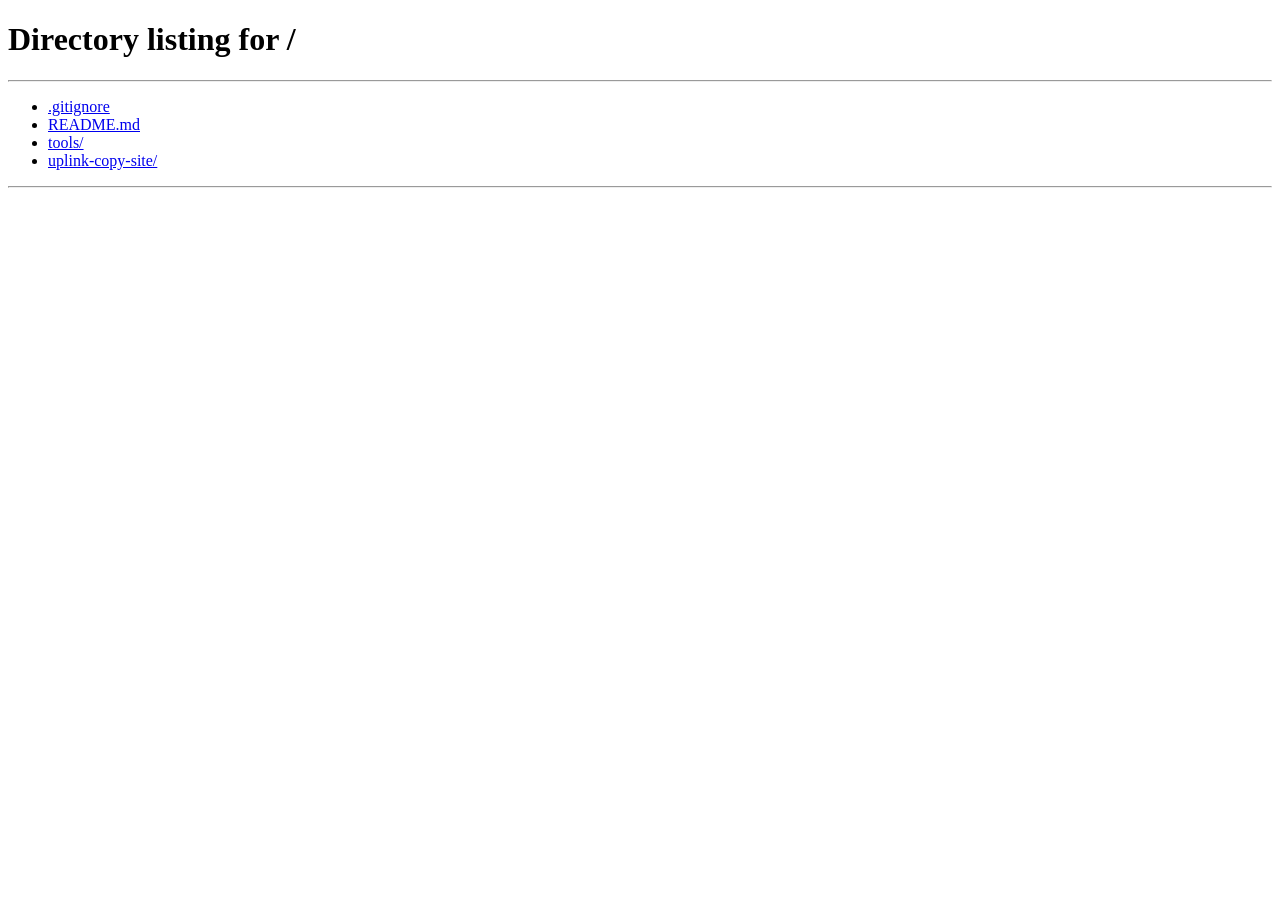
==== commit 32dd9cbb: "/speakers ve /schedule sayfalarını kaldır, yönlendirmeye çevir - /speakers → /#tickets (faaliyetler)" ====
--- a/uplink-copy-site/schedule/index.html
+++ b/uplink-copy-site/schedule/index.html
@@ -1,110 +1,31 @@
-<!doctype html>
-<!-- Made in Framer · framer.com -->
-<!-- Published Nov 7, 2026, 7:01 PM UTC -->
-<html lang="tr" dir="ltr">
-<head><script>(function(){var p=location.pathname;if(p.endsWith("/index.html")){history.replaceState(null,"",p.slice(0,-10))}})()</script><script>(function(){document.addEventListener("click",function(e){if(e.defaultPrevented||e.button!==0||e.metaKey||e.ctrlKey||e.shiftKey||e.altKey)return;var a=e.target&&e.target.closest?e.target.closest("a[href]"):null;if(!a)return;if(a.target&&a.target!=="_self")return;if(a.hasAttribute("download"))return;var href=a.getAttribute("href")||"";if(href.charAt(0)==="#")return;var u;try{u=new URL(a.href,location.href)}catch(err){return}if(u.origin!==location.origin)return;if(u.pathname===location.pathname&&u.hash)return;e.preventDefault();e.stopPropagation();location.assign(u.href)},true)})()</script><script>(function(){var M={"/images/btPNyXOE58vjiGgznYb05Z1S4c.png":"assets/framerusercontent.com/images/btPNyXOE58vjiGgznYb05Z1S4c.png","/images/lqGhwTAApcG7jBtMNrDeK4U89Y.png":"assets/framerusercontent.com/images/lqGhwTAApcG7jBtMNrDeK4U89Y.png","/assets/6OEBJhrZTpBjxjBNBwyht365Hpk.png":"assets/framerusercontent.com/assets/6OEBJhrZTpBjxjBNBwyht365Hpk.png","/assets/5vvr9Vy74if2I6bQbJvbw7SY1pQ.woff2":"assets/framerusercontent.com/assets/5vvr9Vy74if2I6bQbJvbw7SY1pQ.woff2","/assets/EOr0mi4hNtlgWNn9if640EZzXCo.woff2":"assets/framerusercontent.com/assets/EOr0mi4hNtlgWNn9if640EZzXCo.woff2","/assets/Y9k9QrlZAqio88Klkmbd8VoMQc.woff2":"assets/framerusercontent.com/assets/Y9k9QrlZAqio88Klkmbd8VoMQc.woff2","/assets/OYrD2tBIBPvoJXiIHnLoOXnY9M.woff2":"assets/framerusercontent.com/assets/OYrD2tBIBPvoJXiIHnLoOXnY9M.woff2","/assets/JeYwfuaPfZHQhEG8U5gtPDZ7WQ.woff2":"assets/framerusercontent.com/assets/JeYwfuaPfZHQhEG8U5gtPDZ7WQ.woff2","/assets/GrgcKwrN6d3Uz8EwcLHZxwEfC4.woff2":"assets/framerusercontent.com/assets/GrgcKwrN6d3Uz8EwcLHZxwEfC4.woff2","/assets/b6Y37FthZeALduNqHicBT6FutY.woff2":"assets/framerusercontent.com/assets/b6Y37FthZeALduNqHicBT6FutY.woff2","/images/v34hGNZCOzm5ogaaOcq73k49Jhw.jpg?width=640&height=640":"assets/framerusercontent.com/images/v34hGNZCOzm5ogaaOcq73k49Jhw.1v6pxe9.jpg","/images/v34hGNZCOzm5ogaaOcq73k49Jhw.jpg?scale-down-to=512&width=640&height=640":"assets/framerusercontent.com/images/v34hGNZCOzm5ogaaOcq73k49Jhw.0c2qcuz.jpg","/images/62C3tPkg0Akp8vOVEFGW9ryIYs.jpg?width=640&height=640":"assets/framerusercontent.com/images/62C3tPkg0Akp8vOVEFGW9ryIYs.1v6pxe9.jpg","/images/62C3tPkg0Akp8vOVEFGW9ryIYs.jpg?scale-down-to=512&width=640&height=640":"assets/framerusercontent.com/images/62C3tPkg0Akp8vOVEFGW9ryIYs.0c2qcuz.jpg","/images/TdGBTYFsm7v7IxM99FUC194BifA.jpg?width=640&height=640":"assets/framerusercontent.com/images/TdGBTYFsm7v7IxM99FUC194BifA.1v6pxe9.jpg","/images/TdGBTYFsm7v7IxM99FUC194BifA.jpg?scale-down-to=512&width=640&height=640":"assets/framerusercontent.com/images/TdGBTYFsm7v7IxM99FUC194BifA.0c2qcuz.jpg","/images/FprOQVirBCxwd9srnzBF9wgnEs.jpg?width=640&height=640":"assets/framerusercontent.com/images/FprOQVirBCxwd9srnzBF9wgnEs.1v6pxe9.jpg","/images/FprOQVirBCxwd9srnzBF9wgnEs.jpg?scale-down-to=512&width=640&height=640":"assets/framerusercontent.com/images/FprOQVirBCxwd9srnzBF9wgnEs.0c2qcuz.jpg","/images/NYt9kobyNBPN69YOxrturUGZAbc.jpg?width=640&height=640":"assets/framerusercontent.com/images/NYt9kobyNBPN69YOxrturUGZAbc.1v6pxe9.jpg","/images/NYt9kobyNBPN69YOxrturUGZAbc.jpg?scale-down-to=512&width=640&height=640":"assets/framerusercontent.com/images/NYt9kobyNBPN69YOxrturUGZAbc.0c2qcuz.jpg","/images/QVUcLbchER4o2jCyNWIZvHH6Lo.jpg?width=640&height=640":"assets/framerusercontent.com/images/QVUcLbchER4o2jCyNWIZvHH6Lo.1v6pxe9.jpg","/images/QVUcLbchER4o2jCyNWIZvHH6Lo.jpg?scale-down-to=512&width=640&height=640":"assets/framerusercontent.com/images/QVUcLbchER4o2jCyNWIZvHH6Lo.0c2qcuz.jpg","/images/sMzYYbaNDfYk3tYI4EDVr1t2A.jpg?width=640&height=640":"assets/framerusercontent.com/images/sMzYYbaNDfYk3tYI4EDVr1t2A.1v6pxe9.jpg","/images/sMzYYbaNDfYk3tYI4EDVr1t2A.jpg?scale-down-to=512&width=640&height=640":"assets/framerusercontent.com/images/sMzYYbaNDfYk3tYI4EDVr1t2A.0c2qcuz.jpg","/images/W2QtAO9Mx8zzwFrMNwVBlgzJU.jpg?width=640&height=640":"assets/framerusercontent.com/images/W2QtAO9Mx8zzwFrMNwVBlgzJU.1v6pxe9.jpg","/images/W2QtAO9Mx8zzwFrMNwVBlgzJU.jpg?scale-down-to=512&width=640&height=640":"assets/framerusercontent.com/images/W2QtAO9Mx8zzwFrMNwVBlgzJU.0c2qcuz.jpg","/images/Q6Npz4EXqtEO6uRdAHqiKIbs.jpg?width=640&height=640":"assets/framerusercontent.com/images/Q6Npz4EXqtEO6uRdAHqiKIbs.1v6pxe9.jpg","/images/Q6Npz4EXqtEO6uRdAHqiKIbs.jpg?scale-down-to=512&width=640&height=640":"assets/framerusercontent.com/images/Q6Npz4EXqtEO6uRdAHqiKIbs.0c2qcuz.jpg","/images/aSluGDwaoELLZvQFLgtrr9yQdjQ.jpg?width=640&height=640":"assets/framerusercontent.com/images/aSluGDwaoELLZvQFLgtrr9yQdjQ.1v6pxe9.jpg","/images/aSluGDwaoELLZvQFLgtrr9yQdjQ.jpg?scale-down-to=512&width=640&height=640":"assets/framerusercontent.com/images/aSluGDwaoELLZvQFLgtrr9yQdjQ.0c2qcuz.jpg","/images/KihaD5QIoy3pUQUPCrPOWUZj9JI.jpg?width=640&height=640":"assets/framerusercontent.com/images/KihaD5QIoy3pUQUPCrPOWUZj9JI.1v6pxe9.jpg","/images/KihaD5QIoy3pUQUPCrPOWUZj9JI.jpg?scale-down-to=512&width=640&height=640":"assets/framerusercontent.com/images/KihaD5QIoy3pUQUPCrPOWUZj9JI.0c2qcuz.jpg","/images/Z3jA3VhM3nGO62dLeA0vkXG9Wlc.jpg?width=640&height=640":"assets/framerusercontent.com/images/Z3jA3VhM3nGO62dLeA0vkXG9Wlc.1v6pxe9.jpg","/images/Z3jA3VhM3nGO62dLeA0vkXG9Wlc.jpg?scale-down-to=512&width=640&height=640":"assets/framerusercontent.com/images/Z3jA3VhM3nGO62dLeA0vkXG9Wlc.0c2qcuz.jpg","/images/ntOSEy2PaQAhGyaDxX14cltsbqQ.jpg?scale-down-to=512&width=1200&height=675":"assets/framerusercontent.com/images/ntOSEy2PaQAhGyaDxX14cltsbqQ.19pmp3m.jpg","/images/ntOSEy2PaQAhGyaDxX14cltsbqQ.jpg?scale-down-to=1024&width=1200&height=675":"assets/framerusercontent.com/images/ntOSEy2PaQAhGyaDxX14cltsbqQ.1weghvx.jpg","/images/ntOSEy2PaQAhGyaDxX14cltsbqQ.jpg?width=1200&height=675":"assets/framerusercontent.com/images/ntOSEy2PaQAhGyaDxX14cltsbqQ.1wz1moo.jpg","/images/tHFbEmokcVFPYO2gBLfqxJSTPqU.jpg?scale-down-to=512&width=1200&height=800":"assets/framerusercontent.com/images/tHFbEmokcVFPYO2gBLfqxJSTPqU.1vxc378.jpg","/images/tHFbEmokcVFPYO2gBLfqxJSTPqU.jpg?scale-down-to=1024&width=1200&height=800":"assets/framerusercontent.com/images/tHFbEmokcVFPYO2gBLfqxJSTPqU.1aqyxsf.jpg","/images/tHFbEmokcVFPYO2gBLfqxJSTPqU.jpg?width=1200&height=800":"assets/framerusercontent.com/images/tHFbEmokcVFPYO2gBLfqxJSTPqU.05uq1lu.jpg","/images/FprOQVirBCxwd9srnzBF9wgnEs.jpg":"assets/framerusercontent.com/images/FprOQVirBCxwd9srnzBF9wgnEs.jpg","/images/4MSC81hTRNvgIZnq2FRh7qSb4k.png?scale-down-to=512&width=836&height=136":"assets/framerusercontent.com/images/4MSC81hTRNvgIZnq2FRh7qSb4k.0nto17m.png","/images/4MSC81hTRNvgIZnq2FRh7qSb4k.png?width=836&height=136":"assets/framerusercontent.com/images/4MSC81hTRNvgIZnq2FRh7qSb4k.0gxer74.png","/images/kW8wpQGSf2UoucIl9HQa3SDKQ.png?scale-down-to=512&width=556&height=166":"assets/framerusercontent.com/images/kW8wpQGSf2UoucIl9HQa3SDKQ.0s21a98.png","/images/kW8wpQGSf2UoucIl9HQa3SDKQ.png?width=556&height=166":"assets/framerusercontent.com/images/kW8wpQGSf2UoucIl9HQa3SDKQ.1olll6u.png","/images/JUW3bctjrH1pFaStTcCMIjPJKo.png?scale-down-to=512&width=778&height=136":"assets/framerusercontent.com/images/JUW3bctjrH1pFaStTcCMIjPJKo.0ixyc63.png","/images/JUW3bctjrH1pFaStTcCMIjPJKo.png?width=778&height=136":"assets/framerusercontent.com/images/JUW3bctjrH1pFaStTcCMIjPJKo.1xo2y6h.png","/images/86uf3UpgD4o1j7j8M1Pnbi9ZRAE.png?scale-down-to=512&width=666&height=138":"assets/framerusercontent.com/images/86uf3UpgD4o1j7j8M1Pnbi9ZRAE.0gxrgd5.png","/images/86uf3UpgD4o1j7j8M1Pnbi9ZRAE.png?width=666&height=138":"assets/framerusercontent.com/images/86uf3UpgD4o1j7j8M1Pnbi9ZRAE.18pgi6v.png","/images/iRsYonTL0uHlfzv9i86C56wAl2U.png?scale-down-to=512&width=736&height=136":"assets/framerusercontent.com/images/iRsYonTL0uHlfzv9i86C56wAl2U.0t70ja5.png","/images/iRsYonTL0uHlfzv9i86C56wAl2U.png?width=736&height=136":"assets/framerusercontent.com/images/iRsYonTL0uHlfzv9i86C56wAl2U.0ge3587.png","/images/W8nmI36vFSYJRHaTFKaJdrAubY.png?scale-down-to=512&width=734&height=136":"assets/framerusercontent.com/images/W8nmI36vFSYJRHaTFKaJdrAubY.0zgtvkb.png","/images/W8nmI36vFSYJRHaTFKaJdrAubY.png?width=734&height=136":"assets/framerusercontent.com/images/W8nmI36vFSYJRHaTFKaJdrAubY.0dzpj2h.png","/images/mZExpkU9P0NNwO8uLpOBL45w.png?width=492&height=136":"assets/framerusercontent.com/images/mZExpkU9P0NNwO8uLpOBL45w.0egyhr6.png","/images/CzZ9SHXvw0esp7i766pPym8IbMg.png?scale-down-to=512&width=684&height=136":"assets/framerusercontent.com/images/CzZ9SHXvw0esp7i766pPym8IbMg.05y1mvn.png","/images/CzZ9SHXvw0esp7i766pPym8IbMg.png?width=684&height=136":"assets/framerusercontent.com/images/CzZ9SHXvw0esp7i766pPym8IbMg.1li8umt.png","/images/zAuAYTuBKAxliFrwcITZsZCzvc.png?scale-down-to=512&width=888&height=136":"assets/framerusercontent.com/images/zAuAYTuBKAxliFrwcITZsZCzvc.1h0y8th.png","/images/zAuAYTuBKAxliFrwcITZsZCzvc.png?width=888&height=136":"assets/framerusercontent.com/images/zAuAYTuBKAxliFrwcITZsZCzvc.09hfjsz.png","/images/BLLByekf2L2XFx1JZBMUO7ozGHM.png?scale-down-to=512&width=694&height=166":"assets/framerusercontent.com/images/BLLByekf2L2XFx1JZBMUO7ozGHM.1evlqrt.png","/images/BLLByekf2L2XFx1JZBMUO7ozGHM.png?width=694&height=166":"assets/framerusercontent.com/images/BLLByekf2L2XFx1JZBMUO7ozGHM.0toej8z.png","/images/RUFcVT2Ia5zCQt9gaPC15fXVW5M.png?scale-down-to=512&width=562&height=136":"assets/framerusercontent.com/images/RUFcVT2Ia5zCQt9gaPC15fXVW5M.0yoxclk.png","/images/RUFcVT2Ia5zCQt9gaPC15fXVW5M.png?width=562&height=136":"assets/framerusercontent.com/images/RUFcVT2Ia5zCQt9gaPC15fXVW5M.1bcduo6.png","/images/tJ33hXTtXywWKd3Hzeq053fQTw.png?scale-down-to=512&width=550&height=136":"assets/framerusercontent.com/images/tJ33hXTtXywWKd3Hzeq053fQTw.1ngnk1z.png","/images/tJ33hXTtXywWKd3Hzeq053fQTw.png?width=550&height=136":"assets/framerusercontent.com/images/tJ33hXTtXywWKd3Hzeq053fQTw.0nfi85p.png","/sites/6qKRHPJuOulgF9iphfBqgC/rolldown-runtime.Bi-D_2cA.mjs":"assets/framerusercontent.com/sites/6qKRHPJuOulgF9iphfBqgC/rolldown-runtime.Bi-D_2cA.mjs","/sites/6qKRHPJuOulgF9iphfBqgC/react.Dxe_2v0O.mjs":"assets/framerusercontent.com/sites/6qKRHPJuOulgF9iphfBqgC/react.Dxe_2v0O.mjs","/sites/6qKRHPJuOulgF9iphfBqgC/framer.CP5NoSiw.mjs":"assets/framerusercontent.com/sites/6qKRHPJuOulgF9iphfBqgC/framer.CP5NoSiw.mjs","/sites/6qKRHPJuOulgF9iphfBqgC/motion.Yk2TEZIE.mjs":"assets/framerusercontent.com/sites/6qKRHPJuOulgF9iphfBqgC/motion.Yk2TEZIE.mjs","/sites/6qKRHPJuOulgF9iphfBqgC/toplevel-deps.DMkW1u5u.mjs":"assets/framerusercontent.com/sites/6qKRHPJuOulgF9iphfBqgC/toplevel-deps.DMkW1u5u.mjs","/sites/6qKRHPJuOulgF9iphfBqgC/Gm22-tiVP5hHiXTTLEHMLZyeu0I41ZX3vdWfWu9yfbA.Cr_bfCIR.mjs":"assets/framerusercontent.com/sites/6qKRHPJuOulgF9iphfBqgC/Gm22-tiVP5hHiXTTLEHMLZyeu0I41ZX3vdWfWu9yfbA.Cr_bfCIR.mjs","/sites/6qKRHPJuOulgF9iphfBqgC/IrByOniPY.D6ASh_bz.mjs":"assets/framerusercontent.com/sites/6qKRHPJuOulgF9iphfBqgC/IrByOniPY.D6ASh_bz.mjs","/sites/6qKRHPJuOulgF9iphfBqgC/ixER2O3GK.tBSG3B-w.mjs":"assets/framerusercontent.com/sites/6qKRHPJuOulgF9iphfBqgC/ixER2O3GK.tBSG3B-w.mjs","/sites/6qKRHPJuOulgF9iphfBqgC/kanukuOLH.CgVYyb6C.mjs":"assets/framerusercontent.com/sites/6qKRHPJuOulgF9iphfBqgC/kanukuOLH.CgVYyb6C.mjs","/sites/6qKRHPJuOulgF9iphfBqgC/t87mvH_qt.CYOGEPja.mjs":"assets/framerusercontent.com/sites/6qKRHPJuOulgF9iphfBqgC/t87mvH_qt.CYOGEPja.mjs","/sites/6qKRHPJuOulgF9iphfBqgC/augiA20Il.DYLFBa-R.mjs":"assets/framerusercontent.com/sites/6qKRHPJuOulgF9iphfBqgC/augiA20Il.DYLFBa-R.mjs","/sites/6qKRHPJuOulgF9iphfBqgC/script_main.C7nk36ca.mjs":"assets/framerusercontent.com/sites/6qKRHPJuOulgF9iphfBqgC/script_main.C7nk36ca.mjs","/assets/xzgKPWf5y6iuVzme8D08Mr0GDM.png":"assets/framerusercontent.com/assets/xzgKPWf5y6iuVzme8D08Mr0GDM.png","/sites/6qKRHPJuOulgF9iphfBqgC/fA9NtF54edqZDJpPYJBLaPq8WoKxrBJ-dJ4ovLjklUg.BkuN0gIz.mjs":"assets/framerusercontent.com/sites/6qKRHPJuOulgF9iphfBqgC/fA9NtF54edqZDJpPYJBLaPq8WoKxrBJ-dJ4ovLjklUg.BkuN0gIz.mjs","/sites/6qKRHPJuOulgF9iphfBqgC/k1NfB4ggH.BBK_tNWA.mjs":"assets/framerusercontent.com/sites/6qKRHPJuOulgF9iphfBqgC/k1NfB4ggH.BBK_tNWA.mjs","/sites/6qKRHPJuOulgF9iphfBqgC/QpehGXTBr.CRyr1Ird.mjs":"assets/framerusercontent.com/sites/6qKRHPJuOulgF9iphfBqgC/QpehGXTBr.CRyr1Ird.mjs","/assets/rA4taqUC3RcqoCIfRT7KkKwgV4.png":"assets/framerusercontent.com/assets/rA4taqUC3RcqoCIfRT7KkKwgV4.png","/sites/6qKRHPJuOulgF9iphfBqgC/-FrovgLAbV43H5JVKSfI8W2HClx6mMUcO1D0-G73TLY.D-GGlmT8.mjs":"assets/framerusercontent.com/sites/6qKRHPJuOulgF9iphfBqgC/-FrovgLAbV43H5JVKSfI8W2HClx6mMUcO1D0-G73TLY.D-GGlmT8.mjs","/sites/6qKRHPJuOulgF9iphfBqgC/SaXUtSxbU.BmGqw4X3.mjs":"assets/framerusercontent.com/sites/6qKRHPJuOulgF9iphfBqgC/SaXUtSxbU.BmGqw4X3.mjs","/sites/6qKRHPJuOulgF9iphfBqgC/lY7tPPzGt0sCAIL_Sl2jLOnYgNlDdguI_6d8zkt72As.isXdBcOk.mjs":"assets/framerusercontent.com/sites/6qKRHPJuOulgF9iphfBqgC/lY7tPPzGt0sCAIL_Sl2jLOnYgNlDdguI_6d8zkt72As.isXdBcOk.mjs","/sites/6qKRHPJuOulgF9iphfBqgC/EPsZO57VJoZS4Rf7pKap0JrszgSAe70qQ1rzNqH_MlU.C093EDhI.mjs":"assets/framerusercontent.com/sites/6qKRHPJuOulgF9iphfBqgC/EPsZO57VJoZS4Rf7pKap0JrszgSAe70qQ1rzNqH_MlU.C093EDhI.mjs","/sites/6qKRHPJuOulgF9iphfBqgC/HVWCUDKGkBMrtRE0fqUipM1LNgByVHYLwjgQ07E-gb0.D5FAYfRk.mjs":"assets/framerusercontent.com/sites/6qKRHPJuOulgF9iphfBqgC/HVWCUDKGkBMrtRE0fqUipM1LNgByVHYLwjgQ07E-gb0.D5FAYfRk.mjs","/sites/6qKRHPJuOulgF9iphfBqgC/iT8wT6gw8y3u5EAdShBC0N7kBiDG6kW96YEsy00KpsE.QD7j1neR.mjs":"assets/framerusercontent.com/sites/6qKRHPJuOulgF9iphfBqgC/iT8wT6gw8y3u5EAdShBC0N7kBiDG6kW96YEsy00KpsE.QD7j1neR.mjs","/sites/6qKRHPJuOulgF9iphfBqgC/QHa5kXqI7NgWeMGmjhpK_XoPU-kRIhuQe50mLgMeySY.BP2UebrZ.mjs":"assets/framerusercontent.com/sites/6qKRHPJuOulgF9iphfBqgC/QHa5kXqI7NgWeMGmjhpK_XoPU-kRIhuQe50mLgMeySY.BP2UebrZ.mjs","/sites/6qKRHPJuOulgF9iphfBqgC/2yLMbSV57adVmCxEdowAcElIrRoWrdQop1Eze0Sqr4Q.DSKw1RK5.mjs":"assets/framerusercontent.com/sites/6qKRHPJuOulgF9iphfBqgC/2yLMbSV57adVmCxEdowAcElIrRoWrdQop1Eze0Sqr4Q.DSKw1RK5.mjs","/sites/6qKRHPJuOulgF9iphfBqgC/_TQuJdwfaN0za0yyjhIoPjx1Hay0ax2Ad5FJ_BFiQ8c.DvdWvqaW.mjs":"assets/framerusercontent.com/sites/6qKRHPJuOulgF9iphfBqgC/_TQuJdwfaN0za0yyjhIoPjx1Hay0ax2Ad5FJ_BFiQ8c.DvdWvqaW.mjs","/sites/6qKRHPJuOulgF9iphfBqgC/PX9hIOIVM.C5yimjwD.mjs":"assets/framerusercontent.com/sites/6qKRHPJuOulgF9iphfBqgC/PX9hIOIVM.C5yimjwD.mjs","/modules/gbmgYFmHqdzAtN5HRo5l/JriOVw8tRgKP5FoLAAsW/kanukuOLH.js":"assets/framerusercontent.com/modules/gbmgYFmHqdzAtN5HRo5l/JriOVw8tRgKP5FoLAAsW/kanukuOLH.js","/images/GfGkADagM4KEibNcIiRUWlfrR0.jpg":"assets/framerusercontent.com/images/GfGkADagM4KEibNcIiRUWlfrR0.jpg","/images/TdGBTYFsm7v7IxM99FUC194BifA.jpg":"assets/framerusercontent.com/images/TdGBTYFsm7v7IxM99FUC194BifA.jpg","/images/62C3tPkg0Akp8vOVEFGW9ryIYs.jpg":"assets/framerusercontent.com/images/62C3tPkg0Akp8vOVEFGW9ryIYs.jpg","/images/NYt9kobyNBPN69YOxrturUGZAbc.jpg":"assets/framerusercontent.com/images/NYt9kobyNBPN69YOxrturUGZAbc.jpg","/modules/91cfpcW4TGiqGO7cN9Om/KUfHBzvTALqHV2jgbrVR/b2G7FQkHk.js":"assets/framerusercontent.com/modules/91cfpcW4TGiqGO7cN9Om/KUfHBzvTALqHV2jgbrVR/b2G7FQkHk.js","/modules/N4P6d0GtREuPb0zNiYwm/rjmSDOAn82Theanr916A/LqTf6wmf1.js":"assets/framerusercontent.com/modules/N4P6d0GtREuPb0zNiYwm/rjmSDOAn82Theanr916A/LqTf6wmf1.js","/modules/DTYPSU1OEdMd6NdXZzHJ/31mRhfvZDMLoe4iLEdNP/ol_uNZUKK.js":"assets/framerusercontent.com/modules/DTYPSU1OEdMd6NdXZzHJ/31mRhfvZDMLoe4iLEdNP/ol_uNZUKK.js","/modules/VmTTthkJ1ajoOvPit9BZ/J2JfU5xufLb86N0ipMbB/RHU19FfB8.js":"assets/framerusercontent.com/modules/VmTTthkJ1ajoOvPit9BZ/J2JfU5xufLb86N0ipMbB/RHU19FfB8.js","/third-party-assets/fontshare/":"assets/framerusercontent.com/third-party-assets/fontshare/index","/sites/6qKRHPJuOulgF9iphfBqgC/chunk.B3RYC8bk.BmD0bPAz.mjs":"assets/framerusercontent.com/sites/6qKRHPJuOulgF9iphfBqgC/chunk.B3RYC8bk.BmD0bPAz.mjs","/sites/6qKRHPJuOulgF9iphfBqgC/epBF_d5fc.CilxCuZb.mjs":"assets/framerusercontent.com/sites/6qKRHPJuOulgF9iphfBqgC/epBF_d5fc.CilxCuZb.mjs","/modules/cr2JP4nVTMHOJ11papw2/4KVcnMwDubsOiOviumkJ/wa5pbCViz.js":"assets/framerusercontent.com/modules/cr2JP4nVTMHOJ11papw2/4KVcnMwDubsOiOviumkJ/wa5pbCViz.js","/sites/6qKRHPJuOulgF9iphfBqgC/eUp2jMXoI.BRzaHbpG.mjs":"assets/framerusercontent.com/sites/6qKRHPJuOulgF9iphfBqgC/eUp2jMXoI.BRzaHbpG.mjs","/sites/6qKRHPJuOulgF9iphfBqgC/MyuALfv6j.CdHqPb0y.mjs":"assets/framerusercontent.com/sites/6qKRHPJuOulgF9iphfBqgC/MyuALfv6j.CdHqPb0y.mjs","/sites/6qKRHPJuOulgF9iphfBqgC/Hzt6h4iWr.Di2K5G2S.mjs":"assets/framerusercontent.com/sites/6qKRHPJuOulgF9iphfBqgC/Hzt6h4iWr.Di2K5G2S.mjs","/sites/6qKRHPJuOulgF9iphfBqgC/Dqa3bHtR0.5F3FeOkv.mjs":"assets/framerusercontent.com/sites/6qKRHPJuOulgF9iphfBqgC/Dqa3bHtR0.5F3FeOkv.mjs","/modules/wKZcZ989QKFo68lOvpsh/evcTrMJSvkHlgClNCgyr/ZkuUwWIrU.js":"assets/framerusercontent.com/modules/wKZcZ989QKFo68lOvpsh/evcTrMJSvkHlgClNCgyr/ZkuUwWIrU.js","/sites/6qKRHPJuOulgF9iphfBqgC/jiUcCvxca.J3A4IeVI.mjs":"assets/framerusercontent.com/sites/6qKRHPJuOulgF9iphfBqgC/jiUcCvxca.J3A4IeVI.mjs","/modules/gbmgYFmHqdzAtN5HRo5l/JriOVw8tRgKP5FoLAAsW/kanukuOLH-0.js":"assets/framerusercontent.com/modules/gbmgYFmHqdzAtN5HRo5l/JriOVw8tRgKP5FoLAAsW/kanukuOLH-0.js","/modules/gbmgYFmHqdzAtN5HRo5l/JriOVw8tRgKP5FoLAAsW/kanukuOLH-1.js":"assets/framerusercontent.com/modules/gbmgYFmHqdzAtN5HRo5l/JriOVw8tRgKP5FoLAAsW/kanukuOLH-1.js","/modules/N4P6d0GtREuPb0zNiYwm/rjmSDOAn82Theanr916A/LqTf6wmf1-0.js":"assets/framerusercontent.com/modules/N4P6d0GtREuPb0zNiYwm/rjmSDOAn82Theanr916A/LqTf6wmf1-0.js","/modules/N4P6d0GtREuPb0zNiYwm/rjmSDOAn82Theanr916A/LqTf6wmf1-1.js":"assets/framerusercontent.com/modules/N4P6d0GtREuPb0zNiYwm/rjmSDOAn82Theanr916A/LqTf6wmf1-1.js","/modules/91cfpcW4TGiqGO7cN9Om/KUfHBzvTALqHV2jgbrVR/b2G7FQkHk-0.js":"assets/framerusercontent.com/modules/91cfpcW4TGiqGO7cN9Om/KUfHBzvTALqHV2jgbrVR/b2G7FQkHk-0.js","/modules/91cfpcW4TGiqGO7cN9Om/KUfHBzvTALqHV2jgbrVR/b2G7FQkHk-1.js":"assets/framerusercontent.com/modules/91cfpcW4TGiqGO7cN9Om/KUfHBzvTALqHV2jgbrVR/b2G7FQkHk-1.js","/modules/VmTTthkJ1ajoOvPit9BZ/J2JfU5xufLb86N0ipMbB/RHU19FfB8-0.js":"assets/framerusercontent.com/modules/VmTTthkJ1ajoOvPit9BZ/J2JfU5xufLb86N0ipMbB/RHU19FfB8-0.js","/modules/VmTTthkJ1ajoOvPit9BZ/J2JfU5xufLb86N0ipMbB/RHU19FfB8-1.js":"assets/framerusercontent.com/modules/VmTTthkJ1ajoOvPit9BZ/J2JfU5xufLb86N0ipMbB/RHU19FfB8-1.js","/modules/DTYPSU1OEdMd6NdXZzHJ/31mRhfvZDMLoe4iLEdNP/ol_uNZUKK-0.js":"assets/framerusercontent.com/modules/DTYPSU1OEdMd6NdXZzHJ/31mRhfvZDMLoe4iLEdNP/ol_uNZUKK-0.js","/modules/DTYPSU1OEdMd6NdXZzHJ/31mRhfvZDMLoe4iLEdNP/ol_uNZUKK-1.js":"assets/framerusercontent.com/modules/DTYPSU1OEdMd6NdXZzHJ/31mRhfvZDMLoe4iLEdNP/ol_uNZUKK-1.js","/modules/cr2JP4nVTMHOJ11papw2/4KVcnMwDubsOiOviumkJ/wa5pbCViz-0.js":"assets/framerusercontent.com/modules/cr2JP4nVTMHOJ11papw2/4KVcnMwDubsOiOviumkJ/wa5pbCViz-0.js","/modules/cr2JP4nVTMHOJ11papw2/4KVcnMwDubsOiOviumkJ/wa5pbCViz-1.js":"assets/framerusercontent.com/modules/cr2JP4nVTMHOJ11papw2/4KVcnMwDubsOiOviumkJ/wa5pbCViz-1.js","/assets/kRycZENBVCBBbMhfvXTmYU7Vqc.png":"assets/framerusercontent.com/assets/kRycZENBVCBBbMhfvXTmYU7Vqc.png","/modules/GHkseUtoFszHpVW5qyko/mbltlF5luOTvh241xm2a/Dqa3bHtR0.js":"assets/framerusercontent.com/modules/GHkseUtoFszHpVW5qyko/mbltlF5luOTvh241xm2a/Dqa3bHtR0.js","/modules/wKZcZ989QKFo68lOvpsh/evcTrMJSvkHlgClNCgyr/ZkuUwWIrU-0.js":"assets/framerusercontent.com/modules/wKZcZ989QKFo68lOvpsh/evcTrMJSvkHlgClNCgyr/ZkuUwWIrU-0.js","/modules/wKZcZ989QKFo68lOvpsh/evcTrMJSvkHlgClNCgyr/ZkuUwWIrU-1.js":"assets/framerusercontent.com/modules/wKZcZ989QKFo68lOvpsh/evcTrMJSvkHlgClNCgyr/ZkuUwWIrU-1.js","/modules/BsaeudFpdvvWP4bggusr/esG4rl8qkprp6Uo8W7or/MyuALfv6j.js":"assets/framerusercontent.com/modules/BsaeudFpdvvWP4bggusr/esG4rl8qkprp6Uo8W7or/MyuALfv6j.js","/assets/dDzGJmakk6EUwTgyQDX0Eyne4wE.png":"assets/framerusercontent.com/assets/dDzGJmakk6EUwTgyQDX0Eyne4wE.png","/modules/GHkseUtoFszHpVW5qyko/mbltlF5luOTvh241xm2a/Dqa3bHtR0-0.js":"assets/framerusercontent.com/modules/GHkseUtoFszHpVW5qyko/mbltlF5luOTvh241xm2a/Dqa3bHtR0-0.js","/modules/GHkseUtoFszHpVW5qyko/mbltlF5luOTvh241xm2a/Dqa3bHtR0-1.js":"assets/framerusercontent.com/modules/GHkseUtoFszHpVW5qyko/mbltlF5luOTvh241xm2a/Dqa3bHtR0-1.js","/modules/BsaeudFpdvvWP4bggusr/esG4rl8qkprp6Uo8W7or/MyuALfv6j-0.js":"assets/framerusercontent.com/modules/BsaeudFpdvvWP4bggusr/esG4rl8qkprp6Uo8W7or/MyuALfv6j-0.js","/modules/BsaeudFpdvvWP4bggusr/esG4rl8qkprp6Uo8W7or/MyuALfv6j-1.js":"assets/framerusercontent.com/modules/BsaeudFpdvvWP4bggusr/esG4rl8qkprp6Uo8W7or/MyuALfv6j-1.js","/chunk-JSZPSK4C.mjs":"assets/app.framerstatic.com/chunk-JSZPSK4C.mjs","/chunk-BEAJFPMP.mjs":"assets/app.framerstatic.com/chunk-BEAJFPMP.mjs","/chunk-YRQ7G4QH.mjs":"assets/app.framerstatic.com/chunk-YRQ7G4QH.mjs","/chunk-WLHSDIGQ.mjs":"assets/app.framerstatic.com/chunk-WLHSDIGQ.mjs","/editorbar.62SZERSO.mjs":"assets/app.framerstatic.com/editorbar.62SZERSO.mjs","/chunk-WOEOGJ2W.mjs":"assets/app.framerstatic.com/chunk-WOEOGJ2W.mjs","/editorbar.NM2BL35K.css":"assets/app.framerstatic.com/editorbar.NM2BL35K.css","/EditButton-IWZK6YQ3.mjs":"assets/app.framerstatic.com/EditButton-IWZK6YQ3.mjs","/render-OIKC4UIA.mjs":"assets/app.framerstatic.com/render-OIKC4UIA.mjs","/chunk-BIA2XIC4.mjs":"assets/app.framerstatic.com/chunk-BIA2XIC4.mjs","/chunk-WAC2IPPM.mjs":"assets/app.framerstatic.com/chunk-WAC2IPPM.mjs","/chunk-6WCC4VXR.mjs":"assets/app.framerstatic.com/chunk-6WCC4VXR.mjs","/chunk-ZXP3HAVQ.mjs":"assets/app.framerstatic.com/chunk-ZXP3HAVQ.mjs","/chunk-LQMJJZ7H.mjs":"assets/app.framerstatic.com/chunk-LQMJJZ7H.mjs","/chunk-LQKOPGGN.mjs":"assets/app.framerstatic.com/chunk-LQKOPGGN.mjs","/chunk-SCCCCPCG.mjs":"assets/app.framerstatic.com/chunk-SCCCCPCG.mjs","/chunk-VFUMKGNV.mjs":"assets/app.framerstatic.com/chunk-VFUMKGNV.mjs","/chunk-D3BIVQHH.mjs":"assets/app.framerstatic.com/chunk-D3BIVQHH.mjs","/chunk-U7L72RHY.mjs":"assets/app.framerstatic.com/chunk-U7L72RHY.mjs","/chunk-L3JPZJ2K.mjs":"assets/app.framerstatic.com/chunk-L3JPZJ2K.mjs","/chunk-NOKC3ZEX.mjs":"assets/app.framerstatic.com/chunk-NOKC3ZEX.mjs","/chunk-V3C5CSFI.mjs":"assets/app.framerstatic.com/chunk-V3C5CSFI.mjs","/chunk-YKQPZTUX.mjs":"assets/app.framerstatic.com/chunk-YKQPZTUX.mjs","/chunk-7NRINZJY.mjs":"assets/app.framerstatic.com/chunk-7NRINZJY.mjs","/chunk-FIJLBKPU.mjs":"assets/app.framerstatic.com/chunk-FIJLBKPU.mjs","/chunk-UOHQUQUT.mjs":"assets/app.framerstatic.com/chunk-UOHQUQUT.mjs","/chunk-N4BXE2AG.mjs":"assets/app.framerstatic.com/chunk-N4BXE2AG.mjs","/chunk-OUQ7QHER.mjs":"assets/app.framerstatic.com/chunk-OUQ7QHER.mjs","/chunk-SAZULEG5.mjs":"assets/app.framerstatic.com/chunk-SAZULEG5.mjs","/chunk-GVLASJ2I.mjs":"assets/app.framerstatic.com/chunk-GVLASJ2I.mjs","/chunk-2TNEYMLU.mjs":"assets/app.framerstatic.com/chunk-2TNEYMLU.mjs","/chunk-I4WV5YGI.mjs":"assets/app.framerstatic.com/chunk-I4WV5YGI.mjs","/chunk-BEVD33K2.mjs":"assets/app.framerstatic.com/chunk-BEVD33K2.mjs","/chunk-OIRCAAOF.mjs":"assets/app.framerstatic.com/chunk-OIRCAAOF.mjs","/chunk-TULBJLSQ.mjs":"assets/app.framerstatic.com/chunk-TULBJLSQ.mjs","/chunk-E2B4PANW.mjs":"assets/app.framerstatic.com/chunk-E2B4PANW.mjs","/chunk-73DCT4FW.mjs":"assets/app.framerstatic.com/chunk-73DCT4FW.mjs","/chunk-Q652OIYH.mjs":"assets/app.framerstatic.com/chunk-Q652OIYH.mjs","/chunk-NU7BJZ44.mjs":"assets/app.framerstatic.com/chunk-NU7BJZ44.mjs","/chunk-6MAAPGOI.mjs":"assets/app.framerstatic.com/chunk-6MAAPGOI.mjs","/chunk-QL7HWLY6.mjs":"assets/app.framerstatic.com/chunk-QL7HWLY6.mjs","/chunk-EZMDKA7N.mjs":"assets/app.framerstatic.com/chunk-EZMDKA7N.mjs","/chunk-DVLP366F.mjs":"assets/app.framerstatic.com/chunk-DVLP366F.mjs","/chunk-STDMHL4N.mjs":"assets/app.framerstatic.com/chunk-STDMHL4N.mjs","/chunk-AYYBTPZU.mjs":"assets/app.framerstatic.com/chunk-AYYBTPZU.mjs","/chunk-L2QYKMOJ.mjs":"assets/app.framerstatic.com/chunk-L2QYKMOJ.mjs","/chunk-TQXQHNIA.mjs":"assets/app.framerstatic.com/chunk-TQXQHNIA.mjs","/chunk-ZKZJ3CDM.mjs":"assets/app.framerstatic.com/chunk-ZKZJ3CDM.mjs","/chunk-KYM2LAWB.mjs":"assets/app.framerstatic.com/chunk-KYM2LAWB.mjs","/chunk-G4XUWRQW.mjs":"assets/app.framerstatic.com/chunk-G4XUWRQW.mjs","/chunk-VBCXFFMV.mjs":"assets/app.framerstatic.com/chunk-VBCXFFMV.mjs","/chunk-GFKKOOR3.mjs":"assets/app.framerstatic.com/chunk-GFKKOOR3.mjs","/chunk-RDLE5VXU.mjs":"assets/app.framerstatic.com/chunk-RDLE5VXU.mjs","/chunk-QVDGMSWL.mjs":"assets/app.framerstatic.com/chunk-QVDGMSWL.mjs","/chunk-NXFCAOLM.mjs":"assets/app.framerstatic.com/chunk-NXFCAOLM.mjs","/chunk-4GL23XDC.mjs":"assets/app.framerstatic.com/chunk-4GL23XDC.mjs","/chunk-R2MXLLHS.mjs":"assets/app.framerstatic.com/chunk-R2MXLLHS.mjs","/chunk-QYUN3GWL.mjs":"assets/app.framerstatic.com/chunk-QYUN3GWL.mjs","/chunk-WWPX2YKV.mjs":"assets/app.framerstatic.com/chunk-WWPX2YKV.mjs","/chunk-UBF5D4QE.mjs":"assets/app.framerstatic.com/chunk-UBF5D4QE.mjs","/chunk-EHVYGNVJ.mjs":"assets/app.framerstatic.com/chunk-EHVYGNVJ.mjs","/chunk-BLSKQ6TG.mjs":"assets/app.framerstatic.com/chunk-BLSKQ6TG.mjs","/chunk-X3G2FYTS.mjs":"assets/app.framerstatic.com/chunk-X3G2FYTS.mjs","/chunk-ETFKW367.mjs":"assets/app.framerstatic.com/chunk-ETFKW367.mjs","/chunk-5PRTUGBU.mjs":"assets/app.framerstatic.com/chunk-5PRTUGBU.mjs","/chunk-XNZRDAH2.mjs":"assets/app.framerstatic.com/chunk-XNZRDAH2.mjs","/chunk-GHARU3XL.mjs":"assets/app.framerstatic.com/chunk-GHARU3XL.mjs","/chunk-PLZKQ22A.mjs":"assets/app.framerstatic.com/chunk-PLZKQ22A.mjs","/chunk-HQMZV6DP.mjs":"assets/app.framerstatic.com/chunk-HQMZV6DP.mjs","/chunk-5J75RUHV.mjs":"assets/app.framerstatic.com/chunk-5J75RUHV.mjs","/chunk-N2DJHBJE.mjs":"assets/app.framerstatic.com/chunk-N2DJHBJE.mjs","/chunk-BOLNZQB3.mjs":"assets/app.framerstatic.com/chunk-BOLNZQB3.mjs","/chunk-MYSAMYRY.mjs":"assets/app.framerstatic.com/chunk-MYSAMYRY.mjs","/chunk-XFC6OVIX.mjs":"assets/app.framerstatic.com/chunk-XFC6OVIX.mjs","/chunk-Y55C467E.mjs":"assets/app.framerstatic.com/chunk-Y55C467E.mjs","/chunk-TRZ6J3BA.mjs":"assets/app.framerstatic.com/chunk-TRZ6J3BA.mjs","/chunk-TZVEVLPV.mjs":"assets/app.framerstatic.com/chunk-TZVEVLPV.mjs","/chunk-OOAH7XZ5.mjs":"assets/app.framerstatic.com/chunk-OOAH7XZ5.mjs","/chunk-6YWJSXKA.mjs":"assets/app.framerstatic.com/chunk-6YWJSXKA.mjs","/chunk-ZHJ6HRM6.mjs":"assets/app.framerstatic.com/chunk-ZHJ6HRM6.mjs","/chunk-7QVWWMIF.mjs":"assets/app.framerstatic.com/chunk-7QVWWMIF.mjs","/chunk-VLNZ2AGW.mjs":"assets/app.framerstatic.com/chunk-VLNZ2AGW.mjs","/chunk-LB6X3CLW.mjs":"assets/app.framerstatic.com/chunk-LB6X3CLW.mjs","/chunk-D3SZBJZX.mjs":"assets/app.framerstatic.com/chunk-D3SZBJZX.mjs","/chunk-XL4SXJ2R.mjs":"assets/app.framerstatic.com/chunk-XL4SXJ2R.mjs","/chunk-FVIRDBI2.mjs":"assets/app.framerstatic.com/chunk-FVIRDBI2.mjs","/chunk-OGQCKB6U.mjs":"assets/app.framerstatic.com/chunk-OGQCKB6U.mjs","/chunk-DHZWEIEI.mjs":"assets/app.framerstatic.com/chunk-DHZWEIEI.mjs","/chunk-YY75G3LC.mjs":"assets/app.framerstatic.com/chunk-YY75G3LC.mjs","/chunk-2Z4UPA7G.mjs":"assets/app.framerstatic.com/chunk-2Z4UPA7G.mjs","/chunk-XEUPFUAZ.mjs":"assets/app.framerstatic.com/chunk-XEUPFUAZ.mjs","/chunk-GPIRUQFY.mjs":"assets/app.framerstatic.com/chunk-GPIRUQFY.mjs","/chunk-65U5SPEK.mjs":"assets/app.framerstatic.com/chunk-65U5SPEK.mjs","/chunk-5Y36GTP3.mjs":"assets/app.framerstatic.com/chunk-5Y36GTP3.mjs","/chunk-5WMVVAFY.mjs":"assets/app.framerstatic.com/chunk-5WMVVAFY.mjs","/chunk-WBAAF44U.mjs":"assets/app.framerstatic.com/chunk-WBAAF44U.mjs","/chunk-XOFJBWUY.mjs":"assets/app.framerstatic.com/chunk-XOFJBWUY.mjs","/chunk-RVEUZKWN.mjs":"assets/app.framerstatic.com/chunk-RVEUZKWN.mjs","/chunk-AJIMWAN7.mjs":"assets/app.framerstatic.com/chunk-AJIMWAN7.mjs","/chunk-L72QRVKJ.mjs":"assets/app.framerstatic.com/chunk-L72QRVKJ.mjs","/chunk-TLVBN4S2.mjs":"assets/app.framerstatic.com/chunk-TLVBN4S2.mjs","/chunk-OBPP2IZ7.mjs":"assets/app.framerstatic.com/chunk-OBPP2IZ7.mjs","/chunk-PP2DUQOO.mjs":"assets/app.framerstatic.com/chunk-PP2DUQOO.mjs","/chunk-JAOUGGNZ.mjs":"assets/app.framerstatic.com/chunk-JAOUGGNZ.mjs","/chunk-Y56KFRPW.mjs":"assets/app.framerstatic.com/chunk-Y56KFRPW.mjs","/chunk-M774VLGN.mjs":"assets/app.framerstatic.com/chunk-M774VLGN.mjs","/chunk-BFCQK7VA.mjs":"assets/app.framerstatic.com/chunk-BFCQK7VA.mjs","/chunk-B6JJ2XHA.mjs":"assets/app.framerstatic.com/chunk-B6JJ2XHA.mjs","/chunk-47P32JLD.mjs":"assets/app.framerstatic.com/chunk-47P32JLD.mjs","/chunk-V6F6SSST.mjs":"assets/app.framerstatic.com/chunk-V6F6SSST.mjs","/chunk-K6L5GVTR.mjs":"assets/app.framerstatic.com/chunk-K6L5GVTR.mjs","/chunk-G3KF7MVA.mjs":"assets/app.framerstatic.com/chunk-G3KF7MVA.mjs","/chunk-WPWSHZF5.mjs":"assets/app.framerstatic.com/chunk-WPWSHZF5.mjs","/chunk-YT5HHZEW.mjs":"assets/app.framerstatic.com/chunk-YT5HHZEW.mjs","/chunk-TVE3KXP2.mjs":"assets/app.framerstatic.com/chunk-TVE3KXP2.mjs","/chunk-R6JTFMJS.mjs":"assets/app.framerstatic.com/chunk-R6JTFMJS.mjs","/chunk-Q2DQLQOI.mjs":"assets/app.framerstatic.com/chunk-Q2DQLQOI.mjs","/chunk-DGUFEM7F.mjs":"assets/app.framerstatic.com/chunk-DGUFEM7F.mjs","/chunk-VNF7J37M.mjs":"assets/app.framerstatic.com/chunk-VNF7J37M.mjs","/chunk-4R2QGXIH.mjs":"assets/app.framerstatic.com/chunk-4R2QGXIH.mjs","/chunk-QJ6O5K72.mjs":"assets/app.framerstatic.com/chunk-QJ6O5K72.mjs","/chunk-SKQVGOCW.mjs":"assets/app.framerstatic.com/chunk-SKQVGOCW.mjs","/chunk-ZJXUWVST.mjs":"assets/app.framerstatic.com/chunk-ZJXUWVST.mjs","/chunk-P7RVVTNH.mjs":"assets/app.framerstatic.com/chunk-P7RVVTNH.mjs","/chunk-ALPJL5PK.mjs":"assets/app.framerstatic.com/chunk-ALPJL5PK.mjs","/chunk-SCYDFCJI.mjs":"assets/app.framerstatic.com/chunk-SCYDFCJI.mjs","/chunk-DWEQS5LX.mjs":"assets/app.framerstatic.com/chunk-DWEQS5LX.mjs","/chunk-EEJMCYNK.mjs":"assets/app.framerstatic.com/chunk-EEJMCYNK.mjs","/chunk-FUQZY6JN.mjs":"assets/app.framerstatic.com/chunk-FUQZY6JN.mjs","/chunk-TS24LVSZ.mjs":"assets/app.framerstatic.com/chunk-TS24LVSZ.mjs","/chunk-7N53YJEJ.mjs":"assets/app.framerstatic.com/chunk-7N53YJEJ.mjs","/chunk-P6Q3LWLD.mjs":"assets/app.framerstatic.com/chunk-P6Q3LWLD.mjs","/chunk-5GXVFY3X.mjs":"assets/app.framerstatic.com/chunk-5GXVFY3X.mjs","/chunk-VIFBAVOY.mjs":"assets/app.framerstatic.com/chunk-VIFBAVOY.mjs","/chunk-VD6KMVU6.mjs":"assets/app.framerstatic.com/chunk-VD6KMVU6.mjs","/chunk-LHVBJBF4.mjs":"assets/app.framerstatic.com/chunk-LHVBJBF4.mjs","/chunk-HNEHKRZ2.mjs":"assets/app.framerstatic.com/chunk-HNEHKRZ2.mjs","/chunk-IMIVVTRP.mjs":"assets/app.framerstatic.com/chunk-IMIVVTRP.mjs","/chunk-4YX5P4IW.mjs":"assets/app.framerstatic.com/chunk-4YX5P4IW.mjs","/chunk-J4QUXV2R.mjs":"assets/app.framerstatic.com/chunk-J4QUXV2R.mjs","/chunk-ZN6XA7TQ.mjs":"assets/app.framerstatic.com/chunk-ZN6XA7TQ.mjs","/chunk-LE2K7MQ2.mjs":"assets/app.framerstatic.com/chunk-LE2K7MQ2.mjs","/chunk-AZT72PBL.mjs":"assets/app.framerstatic.com/chunk-AZT72PBL.mjs","/chunk-RQ7GRXIO.mjs":"assets/app.framerstatic.com/chunk-RQ7GRXIO.mjs","/chunk-4HRYW54D.mjs":"assets/app.framerstatic.com/chunk-4HRYW54D.mjs","/chunk-AZXT5MI7.mjs":"assets/app.framerstatic.com/chunk-AZXT5MI7.mjs","/chunk-KO4U3KEX.mjs":"assets/app.framerstatic.com/chunk-KO4U3KEX.mjs","/chunk-VW2PG5NQ.mjs":"assets/app.framerstatic.com/chunk-VW2PG5NQ.mjs","/chunk-RM2JK3Y4.mjs":"assets/app.framerstatic.com/chunk-RM2JK3Y4.mjs","/chunk-KN4UVSHF.mjs":"assets/app.framerstatic.com/chunk-KN4UVSHF.mjs","/chunk-SJ5ZASSS.mjs":"assets/app.framerstatic.com/chunk-SJ5ZASSS.mjs","/chunk-3PIOJLHR.mjs":"assets/app.framerstatic.com/chunk-3PIOJLHR.mjs","/chunk-AULNQJA7.mjs":"assets/app.framerstatic.com/chunk-AULNQJA7.mjs","/chunk-NHI45D3X.mjs":"assets/app.framerstatic.com/chunk-NHI45D3X.mjs","/chunk-MJKUC5N4.mjs":"assets/app.framerstatic.com/chunk-MJKUC5N4.mjs","/chunk-5JXGSRPG.mjs":"assets/app.framerstatic.com/chunk-5JXGSRPG.mjs","/chunk-TMNKKTTH.mjs":"assets/app.framerstatic.com/chunk-TMNKKTTH.mjs","/chunk-EKYJNLIX.mjs":"assets/app.framerstatic.com/chunk-EKYJNLIX.mjs","/chunk-7WJ42D6X.mjs":"assets/app.framerstatic.com/chunk-7WJ42D6X.mjs","/chunk-YS3B4HMG.mjs":"assets/app.framerstatic.com/chunk-YS3B4HMG.mjs","/chunk-P5P54LX6.mjs":"assets/app.framerstatic.com/chunk-P5P54LX6.mjs","/chunk-R3RMO3B5.mjs":"assets/app.framerstatic.com/chunk-R3RMO3B5.mjs","/chunk-TCSMRUAW.mjs":"assets/app.framerstatic.com/chunk-TCSMRUAW.mjs","/chunk-3DO2FQVH.mjs":"assets/app.framerstatic.com/chunk-3DO2FQVH.mjs","/chunk-ISW56VHA.mjs":"assets/app.framerstatic.com/chunk-ISW56VHA.mjs","/chunk-XNIFBQQE.mjs":"assets/app.framerstatic.com/chunk-XNIFBQQE.mjs","/chunk-MYL546Y2.mjs":"assets/app.framerstatic.com/chunk-MYL546Y2.mjs","/chunk-LC353KWP.mjs":"assets/app.framerstatic.com/chunk-LC353KWP.mjs","/chunk-I73C3LAQ.mjs":"assets/app.framerstatic.com/chunk-I73C3LAQ.mjs","/chunk-VBBQT7E7.mjs":"assets/app.framerstatic.com/chunk-VBBQT7E7.mjs","/chunk-3JXINZRV.mjs":"assets/app.framerstatic.com/chunk-3JXINZRV.mjs","/chunk-AHBUMA74.mjs":"assets/app.framerstatic.com/chunk-AHBUMA74.mjs","/chunk-3FKOPCJP.mjs":"assets/app.framerstatic.com/chunk-3FKOPCJP.mjs","/chunk-TBVQFHSK.mjs":"assets/app.framerstatic.com/chunk-TBVQFHSK.mjs","/chunk-WBTAMOXF.mjs":"assets/app.framerstatic.com/chunk-WBTAMOXF.mjs","/chunk-DWGVAAZZ.mjs":"assets/app.framerstatic.com/chunk-DWGVAAZZ.mjs","/chunk-MIUJ3AXT.mjs":"assets/app.framerstatic.com/chunk-MIUJ3AXT.mjs","/chunk-LVTM6NBN.mjs":"assets/app.framerstatic.com/chunk-LVTM6NBN.mjs","/chunk-QFU6OGL3.mjs":"assets/app.framerstatic.com/chunk-QFU6OGL3.mjs","/chunk-ATYAMW3V.mjs":"assets/app.framerstatic.com/chunk-ATYAMW3V.mjs","/chunk-BZWYXFAO.mjs":"assets/app.framerstatic.com/chunk-BZWYXFAO.mjs","/chunk-I22VC4SX.mjs":"assets/app.framerstatic.com/chunk-I22VC4SX.mjs","/chunk-REJ2XCEK.mjs":"assets/app.framerstatic.com/chunk-REJ2XCEK.mjs","/chunk-WRBBN7SY.mjs":"assets/app.framerstatic.com/chunk-WRBBN7SY.mjs","/chunk-JWZEBTBN.mjs":"assets/app.framerstatic.com/chunk-JWZEBTBN.mjs","/chunk-XQSJQJWX.mjs":"assets/app.framerstatic.com/chunk-XQSJQJWX.mjs","/chunk-T5J6GYHZ.mjs":"assets/app.framerstatic.com/chunk-T5J6GYHZ.mjs","/chunk-MSHSIAEI.mjs":"assets/app.framerstatic.com/chunk-MSHSIAEI.mjs","/chunk-RNHTTH2C.mjs":"assets/app.framerstatic.com/chunk-RNHTTH2C.mjs","/chunk-DSZG74H2.mjs":"assets/app.framerstatic.com/chunk-DSZG74H2.mjs","/chunk-GHDF5CG4.mjs":"assets/app.framerstatic.com/chunk-GHDF5CG4.mjs","/chunk-AHMJYXZJ.mjs":"assets/app.framerstatic.com/chunk-AHMJYXZJ.mjs","/chunk-AHMVXJCZ.mjs":"assets/app.framerstatic.com/chunk-AHMVXJCZ.mjs","/chunk-EYMNQYLM.mjs":"assets/app.framerstatic.com/chunk-EYMNQYLM.mjs","/chunk-KASGXAVV.mjs":"assets/app.framerstatic.com/chunk-KASGXAVV.mjs","/chunk-SMHMQ5IL.mjs":"assets/app.framerstatic.com/chunk-SMHMQ5IL.mjs","/chunk-UZNETSBG.mjs":"assets/app.framerstatic.com/chunk-UZNETSBG.mjs","/chunk-MMHSYDHB.mjs":"assets/app.framerstatic.com/chunk-MMHSYDHB.mjs","/chunk-YSP5ZHDJ.mjs":"assets/app.framerstatic.com/chunk-YSP5ZHDJ.mjs","/chunk-J3A5W6BK.mjs":"assets/app.framerstatic.com/chunk-J3A5W6BK.mjs","/chunk-7JB7LKQK.mjs":"assets/app.framerstatic.com/chunk-7JB7LKQK.mjs","/chunk-AYNVEX5D.mjs":"assets/app.framerstatic.com/chunk-AYNVEX5D.mjs","/chunk-2FCXHKEL.mjs":"assets/app.framerstatic.com/chunk-2FCXHKEL.mjs","/chunk-WZ6ARK2M.mjs":"assets/app.framerstatic.com/chunk-WZ6ARK2M.mjs","/chunk-EIH2JWGG.mjs":"assets/app.framerstatic.com/chunk-EIH2JWGG.mjs","/chunk-BWOBSYK2.mjs":"assets/app.framerstatic.com/chunk-BWOBSYK2.mjs","/chunk-LUZ6ND5K.mjs":"assets/app.framerstatic.com/chunk-LUZ6ND5K.mjs","/chunk-4JY5UMT2.mjs":"assets/app.framerstatic.com/chunk-4JY5UMT2.mjs","/chunk-EQBCTBZ3.mjs":"assets/app.framerstatic.com/chunk-EQBCTBZ3.mjs","/chunk-SWYZG2NI.mjs":"assets/app.framerstatic.com/chunk-SWYZG2NI.mjs","/chunk-5EE7LLRA.mjs":"assets/app.framerstatic.com/chunk-5EE7LLRA.mjs","/chunk-3WKMMIQB.mjs":"assets/app.framerstatic.com/chunk-3WKMMIQB.mjs","/chunk-GBWZWM2Q.mjs":"assets/app.framerstatic.com/chunk-GBWZWM2Q.mjs","/chunk-HPV3KV4H.mjs":"assets/app.framerstatic.com/chunk-HPV3KV4H.mjs","/chunk-NE3OTXKB.mjs":"assets/app.framerstatic.com/chunk-NE3OTXKB.mjs","/chunk-U6JQPRNE.mjs":"assets/app.framerstatic.com/chunk-U6JQPRNE.mjs","/chunk-5TJM7ELF.mjs":"assets/app.framerstatic.com/chunk-5TJM7ELF.mjs","/chunk-ZKRSIHWU.mjs":"assets/app.framerstatic.com/chunk-ZKRSIHWU.mjs","/chunk-WWAYOXLZ.mjs":"assets/app.framerstatic.com/chunk-WWAYOXLZ.mjs","/chunk-DJZ6HBK3.mjs":"assets/app.framerstatic.com/chunk-DJZ6HBK3.mjs","/chunk-VHFKZWVR.mjs":"assets/app.framerstatic.com/chunk-VHFKZWVR.mjs","/chunk-WBI6GGAG.mjs":"assets/app.framerstatic.com/chunk-WBI6GGAG.mjs","/chunk-KYJXB7JD.mjs":"assets/app.framerstatic.com/chunk-KYJXB7JD.mjs","/chunk-AJKFT7BF.mjs":"assets/app.framerstatic.com/chunk-AJKFT7BF.mjs","/chunk-VPDJYJ6F.mjs":"assets/app.framerstatic.com/chunk-VPDJYJ6F.mjs","/chunk-RJVD5SHM.mjs":"assets/app.framerstatic.com/chunk-RJVD5SHM.mjs","/chunk-IZERXKMG.mjs":"assets/app.framerstatic.com/chunk-IZERXKMG.mjs","/chunk-FN3PMT3K.mjs":"assets/app.framerstatic.com/chunk-FN3PMT3K.mjs","/chunk-B2745C5J.mjs":"assets/app.framerstatic.com/chunk-B2745C5J.mjs","/chunk-UUJZFRP4.mjs":"assets/app.framerstatic.com/chunk-UUJZFRP4.mjs","/chunk-MUEZJ6DD.mjs":"assets/app.framerstatic.com/chunk-MUEZJ6DD.mjs","/chunk-46QUFE34.mjs":"assets/app.framerstatic.com/chunk-46QUFE34.mjs","/chunk-G3SCHMDO.mjs":"assets/app.framerstatic.com/chunk-G3SCHMDO.mjs","/chunk-7GKAI4PF.mjs":"assets/app.framerstatic.com/chunk-7GKAI4PF.mjs","/chunk-DPHJW6UJ.mjs":"assets/app.framerstatic.com/chunk-DPHJW6UJ.mjs","/chunk-3IFT45B7.mjs":"assets/app.framerstatic.com/chunk-3IFT45B7.mjs","/chunk-INX2IHSS.mjs":"assets/app.framerstatic.com/chunk-INX2IHSS.mjs","/chunk-LOT54RHC.mjs":"assets/app.framerstatic.com/chunk-LOT54RHC.mjs","/chunk-CEAAD72F.mjs":"assets/app.framerstatic.com/chunk-CEAAD72F.mjs","/chunk-INAXNNLA.mjs":"assets/app.framerstatic.com/chunk-INAXNNLA.mjs","/chunk-K7UMYGKQ.mjs":"assets/app.framerstatic.com/chunk-K7UMYGKQ.mjs","/chunk-DQEPYYNU.mjs":"assets/app.framerstatic.com/chunk-DQEPYYNU.mjs","/chunk-UIIOFHQ3.mjs":"assets/app.framerstatic.com/chunk-UIIOFHQ3.mjs","/chunk-EZPLRCV5.mjs":"assets/app.framerstatic.com/chunk-EZPLRCV5.mjs","/chunk-A6JOE6SG.mjs":"assets/app.framerstatic.com/chunk-A6JOE6SG.mjs","/dist-57FPVK77.mjs":"assets/app.framerstatic.com/dist-57FPVK77.mjs","/dist-7E33OISL.mjs":"assets/app.framerstatic.com/dist-7E33OISL.mjs","/codeBlockLanguages-MVKULPIQ.mjs":"assets/app.framerstatic.com/codeBlockLanguages-MVKULPIQ.mjs","/dist-MKBIL3YM.mjs":"assets/app.framerstatic.com/dist-MKBIL3YM.mjs","/dist-O54ZISA5.mjs":"assets/app.framerstatic.com/dist-O54ZISA5.mjs","/dist-JCWXD2W4.mjs":"assets/app.framerstatic.com/dist-JCWXD2W4.mjs","/dist-D6AE74Y2.mjs":"assets/app.framerstatic.com/dist-D6AE74Y2.mjs","/dist-5ZVOSTYK.mjs":"assets/app.framerstatic.com/dist-5ZVOSTYK.mjs","/dist-EZBJJDRO.mjs":"assets/app.framerstatic.com/dist-EZBJJDRO.mjs","/prosemirror-suggest-DFAYM7QE.mjs":"assets/app.framerstatic.com/prosemirror-suggest-DFAYM7QE.mjs","/InterVariable.latin-5EYCRJRY.woff2":"assets/app.framerstatic.com/InterVariable.latin-5EYCRJRY.woff2","/chunk-BCPS7S34.mjs":"assets/app.framerstatic.com/chunk-BCPS7S34.mjs","/canvas-sandbox-on-page.ZLEQJPO6.css":"assets/app.framerstatic.com/canvas-sandbox-on-page.ZLEQJPO6.css","/chunk-GZZNICX5.mjs":"assets/app.framerstatic.com/chunk-GZZNICX5.mjs","/chunk-TR5ZDFKL.mjs":"assets/app.framerstatic.com/chunk-TR5ZDFKL.mjs","/chunk-6OHQ445Q.mjs":"assets/app.framerstatic.com/chunk-6OHQ445Q.mjs","/chunk-7IE2F5V4.mjs":"assets/app.framerstatic.com/chunk-7IE2F5V4.mjs","/chunk-V7FUNARM.mjs":"assets/app.framerstatic.com/chunk-V7FUNARM.mjs","/chunk-ALJ5OUMU.mjs":"assets/app.framerstatic.com/chunk-ALJ5OUMU.mjs","/chunk-SZP4OHIV.mjs":"assets/app.framerstatic.com/chunk-SZP4OHIV.mjs","/chunk-S2YCK6RR.mjs":"assets/app.framerstatic.com/chunk-S2YCK6RR.mjs","/chunk-J7XYTSFL.mjs":"assets/app.framerstatic.com/chunk-J7XYTSFL.mjs","/canvas-sandbox-on-page.6W4UQ2VJ.mjs":"assets/app.framerstatic.com/canvas-sandbox-on-page.6W4UQ2VJ.mjs","/chunk-OU2DUXPX.mjs":"assets/app.framerstatic.com/chunk-OU2DUXPX.mjs","/chunk-B4LFU6TX.mjs":"assets/app.framerstatic.com/chunk-B4LFU6TX.mjs"};var P="../";var H=["framerusercontent.com","app.framerstatic.com","talented-leprechaun-283833.framer.app"];function hosted(u){for(var i=0;i<H.length;i++){var h=H[i];if(h.charAt(0)==="."){if(u.indexOf(h)!==-1||u.indexOf("//"+h.slice(1))!==-1)return true}else if(u.indexOf(h)!==-1)return true}return false}function fix(u){if(typeof u!=="string"||!hosted(u))return u;try{var x=new URL(u);var k=M[x.pathname+x.search]||M[x.pathname];return k?P+k:u}catch(e){return u}}function fixSet(v){if(typeof v!=="string")return v;return v.split(",").map(function(t){t=t.trim();var i=t.indexOf(" ");return i===-1?fix(t):fix(t.slice(0,i))+t.slice(i)}).join(", ")}var pr=HTMLImageElement.prototype;["src","srcset"].forEach(function(k){var d=Object.getOwnPropertyDescriptor(pr,k);if(!d)return;Object.defineProperty(pr,k,{get:d.get,set:function(v){d.set.call(this,k==="src"?fix(v):fixSet(v))},configurable:true})});var of=window.fetch;function cmsRange(u){if(typeof u!=="string"||u.indexOf(".framercms")===-1)return null;var x;try{x=new URL(u,location.href)}catch(e){return null}if(!/\.framercms$/.test(x.pathname))return null;var m=/[?&]range=(\d+)-(\d+)/.exec(x.search);if(!m)return null;var w=M[x.pathname];if(!w)return null;return of.call(window,P+w).then(function(r){return r.arrayBuffer()}).then(function(b){return new Response(b.slice(+m[1],+m[2]+1),{headers:{"content-type":"application/octet-stream"}})})}if(window.Worker){var OW=window.Worker;window.Worker=function(u,o){try{u=fix(typeof u==="string"?u:String(u))}catch(e){}return new OW(u,o)};window.Worker.prototype=OW.prototype}window.fetch=function(i,o){try{var c=cmsRange(typeof i==="string"?i:(i&&i.url));if(c)return c;if(typeof i==="string")i=fix(i);else if(i&&i.url)i=new Request(fix(i.url),i);}catch(e){}return of.call(this,i,o)};})()</script><script>if("serviceWorker" in navigator){navigator.serviceWorker.register(new URL("/f2c-sw.js",location.origin).href).catch(function(){})}</script>
-	<meta charset="utf-8">
-	<meta name="viewport" content="width=device-width">
-	<meta name="generator" content="Framer 0918601">
-	<title>Schedule · NextGen KTÜ Tech Conference Template</title>
-    <link rel="canonical" href="../schedule/" data-framer-generated-canonical><meta property="og:url" content="https://talented-leprechaun-283833.framer.app/schedule"><meta name="description" content="A two-day conference schedule driven by the CMS, with day and room filters, session lengths, breaks and links to every speaker.">
-    
-    
-    
-    
-    <!-- Open Graph -->
-    <meta property="og:type" content="website">
-    <meta property="og:title" content="Schedule · NextGen KTÜ Tech Conference Template">
-    <meta property="og:description" content="A two-day conference schedule driven by the CMS, with day and room filters, session lengths, breaks and links to every speaker.">
-    
-    <!-- X -->
-    <meta name="twitter:card" content="summary_large_image">
-    <meta name="twitter:title" content="Schedule · NextGen KTÜ Tech Conference Template">
-    <meta name="twitter:description" content="A two-day conference schedule driven by the CMS, with day and room filters, session lengths, breaks and links to every speaker.">
-    
-	
-	
-	<script>try{if(localStorage.getItem("__framer_force_showing_editorbar_since")){const n=document.createElement("link");n.rel="modulepreload";n.href="data:text/javascript,export%20const%20createEditorBar%20%3D%20()%20%3D%3E%20()%20%3D%3E%20null%3B%0Aexport%20default%20%7B%7D%3B";document.head.appendChild(n)}}catch(e){}</script>
-	<script>((s,k,r)=>{let a=new Set,l=new Set,c=!1;function F(){c=!1;let e=[...l];l.clear();for(let n of e)n()}function w(e){l.add(e),!c&&(c=!0,requestAnimationFrame(F))}function D(){for(;a.size;){let e=a.values().next().value;a.delete(e),e()}}let M="scheduler"in s&&"postTask"in scheduler?e=>{scheduler.postTask(e,{priority:"background"})}:e=>setTimeout(e,1),P=new Promise(e=>{s.addEventListener("load",()=>{e()})}).then(()=>{P=void 0}),B="scheduling"in navigator&&typeof navigator.scheduling?.isInputPending=="function"?navigator.scheduling.isInputPending.bind(navigator.scheduling):()=>!1;async function j(e,n){a.add(e);let t;if(n&&r.readyState!=="complete"&&await P,!a.has(e))return;if(r.hidden){a.delete(e),e();return}let i=()=>{M(()=>{a.delete(e)&&e()})};w(()=>{B()?w(i):i()})}function f(e,n=!1){if(r.hidden){e();return}j(e,n)}let p,g;async function U(){return new Promise(e=>{let n=()=>{a.delete(e),e()};g=n,setTimeout(n,150),a.add(e)})}function A(e){e.button===0&&(p=U())}function v(){p=void 0,g?.(),g=void 0}r.addEventListener("mousedown",A,!0),r.addEventListener("click",v,!0),r.addEventListener("visibilitychange",()=>{r.hidden&&(D(),v())},!0),r.addEventListener("pagehide",()=>{v(),D()},!0);let S=r.addEventListener,T=r.removeEventListener,C=["click","auxclick","mousedown","keyup","submit"];function I(e,n){let t=[],i=[],o;for(o in e){if(typeof e[o]=="function")continue;let u=n[o];u===void 0?i.push(o):e[o]!==u&&t.push(o)}(t.length||i.length)&&console.log(`Different: ${t.join(", ")}`,`Missing: ${i.join(", ")}`)}let m=new WeakMap;function W(e){let n=m.get(e);if(n)return n;let t=async function(o){let u;o.type==="mousedown"&&o.button===0&&await p,f(()=>{typeof e=="function"?e.call(this,o):e.handleEvent(o)})};return m.set(e,t),t}r.addEventListener=function(e,n,t){if(n&&C.includes(e)){S.call(this,e,W(n),t);return}S.call(this,e,n,t)},r.removeEventListener=function(e,n,t){T.call(this,e,n,t);let i=n&&m.get(n);i&&T.call(this,e,i,t)};function _(e){return function(...t){return f(()=>{e.apply(this,t)},!0),!0}}function G(e){if(e.__f)return;let n=e.push;Object.defineProperty(e,"push",{enumerable:!0,get(){return n},set(t){t!==n&&(n=t?_(t):void 0)}}),Object.defineProperty(e,"__f",{enumerable:!1,value:!0})}function V(){let e=s.dataLayer;e&&(G(e),Object.defineProperty(s,"dataLayer",{enumerable:!0,get(){return e},set(n){n!==e&&(e=n,e&&G(e))}}))}let y=new MutationObserver(()=>{if(r.readyState==="complete"&&!("dataLayer"in s)){y.disconnect();return}"dataLayer"in s&&(y.disconnect(),V())});y.observe(r.documentElement,{childList:!0,subtree:!0});function L(e,n){let t=e.__proto__[n]??e[n],i,o=0;function u(d){let E=o++;function x(...O){(i===void 0||E>=i)&&t.apply(this,O),d&&f(()=>{let b=i;i=b===void 0?E:Math.max(b,E);try{d.apply(this,O)}finally{i=b}})}return x}let h=u();Object.defineProperty(e,n,{enumerable:!0,get(){return h},set(d){d!==h&&(h=d?u(d):void 0)}})}L(k,"pushState"),L(k,"replaceState"),L(HTMLFormElement.prototype,"submit")})(window,window.history,document);
-</script>
-	<!-- Start of headStart -->
-    
-    <!-- End of headStart -->
-	
-	<style data-framer-font-css>@font-face { font-family: "Geist Mono"; src: url("../assets/fonts.gstatic.com/s/geistmono/v6/or3yQ6H-1_WfwkMZI_qYPLs1a-t7PU0AbeE9KJ5W7ihaO_CS.woff2"); font-style: normal; font-weight: 400 }
-@font-face { font-family: "Geist Mono"; src: url("../assets/fonts.gstatic.com/s/geistmono/v6/or3yQ6H-1_WfwkMZI_qYPLs1a-t7PU0AbeHaL55W7ihaO_CS.woff2"); font-style: normal; font-weight: 700 }
-@font-face { font-family: "Geist Mono"; src: url("../assets/fonts.gstatic.com/s/geistmono/v6/or3wQ6H-1_WfwkMZI_qYFrIHlDMSVteuavT1a5EX5Cl4PuCSdNg.woff2"); font-style: italic; font-weight: 700 }
-@font-face { font-family: "Geist Mono"; src: url("../assets/fonts.gstatic.com/s/geistmono/v6/or3wQ6H-1_WfwkMZI_qYFrIHlDMSVteuavT1a3YQ5Cl4PuCSdNg.woff2"); font-style: italic; font-weight: 400 }
-@font-face { font-family: "Geist"; src: url("../assets/fonts.gstatic.com/s/geist/v5/gyBhhwUxId8gMGYQMKR3pzfaWI_RnOM4mJPby1QNtA.woff2"); font-display: swap; font-style: normal; font-weight: 400 }
-@font-face { font-family: "Geist"; src: url("../assets/fonts.gstatic.com/s/geist/v5/gyBhhwUxId8gMGYQMKR3pzfaWI_Re-Q4mJPby1QNtA.woff2"); font-display: swap; font-style: normal; font-weight: 700 }
-@font-face { font-family: "Geist"; src: url("../assets/fonts.gstatic.com/s/geist/v5/gyBjhwUxId8gMEwZAluvzlxA9ojEVKA32Zna6VEdtKCL.woff2"); font-display: swap; font-style: italic; font-weight: 700 }
-@font-face { font-family: "Geist"; src: url("../assets/fonts.gstatic.com/s/geist/v5/gyBjhwUxId8gMEwZAluvzlxA9ojEVKDQ3pna6VEdtKCL.woff2"); font-display: swap; font-style: italic; font-weight: 400 }
-@font-face { font-family: "Geist"; src: url("../assets/fonts.gstatic.com/s/geist/v5/gyBhhwUxId8gMGYQMKR3pzfaWI_RruM4mJPby1QNtA.woff2"); font-display: swap; font-style: normal; font-weight: 500 }
-@font-face { font-family: "Geist"; src: url("../assets/fonts.gstatic.com/s/geist/v5/gyBjhwUxId8gMEwZAluvzlxA9ojEVKDi3pna6VEdtKCL.woff2"); font-display: swap; font-style: italic; font-weight: 500 }
-@font-face { font-family: "Geist"; src: url("../assets/fonts.gstatic.com/s/geist/v5/gyBhhwUxId8gMGYQMKR3pzfaWI_RHOQ4mJPby1QNtA.woff2"); font-display: swap; font-style: normal; font-weight: 800 }
-@font-face { font-family: "Geist"; src: url("../assets/fonts.gstatic.com/s/geist/v5/gyBhhwUxId8gMGYQMKR3pzfaWI_RNeQ4mJPby1QNtA.woff2"); font-style: normal; font-weight: 900 }
-@font-face { font-family: "Geist"; src: url("../assets/fonts.gstatic.com/s/geist/v5/gyBjhwUxId8gMEwZAluvzlxA9ojEVKB52Zna6VEdtKCL.woff2"); font-style: italic; font-weight: 900 }
-@font-face { font-family: "Geist"; src: url("../assets/fonts.gstatic.com/s/geist/v5/gyBjhwUxId8gMEwZAluvzlxA9ojEVKBQ2Zna6VEdtKCL.woff2"); font-display: swap; font-style: italic; font-weight: 800 }
-@font-face { font-family: "Geist"; src: url("../assets/fonts.gstatic.com/s/geist/v5/gyBhhwUxId8gMGYQMKR3pzfaWI_RQuQ4mJPby1QNtA.woff2"); font-display: swap; font-style: normal; font-weight: 600 }
-@font-face { font-family: "Geist"; src: url("../assets/fonts.gstatic.com/s/geist/v5/gyBjhwUxId8gMEwZAluvzlxA9ojEVKAO2Zna6VEdtKCL.woff2"); font-display: swap; font-style: italic; font-weight: 600 }
-@font-face { font-family: "Inter"; src: url("../assets/framerusercontent.com/assets/5vvr9Vy74if2I6bQbJvbw7SY1pQ.woff2"); font-display: swap; font-style: normal; font-weight: 400; unicode-range: U+0460-052F, U+1C80-1C88, U+20B4, U+2DE0-2DFF, U+A640-A69F, U+FE2E-FE2F }
-@font-face { font-family: "Inter"; src: url("../assets/framerusercontent.com/assets/EOr0mi4hNtlgWNn9if640EZzXCo.woff2"); font-display: swap; font-style: normal; font-weight: 400; unicode-range: U+0301, U+0400-045F, U+0490-0491, U+04B0-04B1, U+2116 }
-@font-face { font-family: "Inter"; src: url("../assets/framerusercontent.com/assets/Y9k9QrlZAqio88Klkmbd8VoMQc.woff2"); font-display: swap; font-style: normal; font-weight: 400; unicode-range: U+1F00-1FFF }
-@font-face { font-family: "Inter"; src: url("../assets/framerusercontent.com/assets/OYrD2tBIBPvoJXiIHnLoOXnY9M.woff2"); font-display: swap; font-style: normal; font-weight: 400; unicode-range: U+0370-03FF }
-@font-face { font-family: "Inter"; src: url("../assets/framerusercontent.com/assets/JeYwfuaPfZHQhEG8U5gtPDZ7WQ.woff2"); font-display: swap; font-style: normal; font-weight: 400; unicode-range: U+0100-024F, U+0259, U+1E00-1EFF, U+2020, U+20A0-20AB, U+20AD-20CF, U+2113, U+2C60-2C7F, U+A720-A7FF }
-@font-face { font-family: "Inter"; src: url("../assets/framerusercontent.com/assets/GrgcKwrN6d3Uz8EwcLHZxwEfC4.woff2"); font-display: swap; font-style: normal; font-weight: 400; unicode-range: U+0000-00FF, U+0131, U+0152-0153, U+02BB-02BC, U+02C6, U+02DA, U+02DC, U+2000-206F, U+2070, U+2074-207E, U+2080-208E, U+20AC, U+2122, U+2191, U+2193, U+2212, U+2215, U+FEFF, U+FFFD }
-@font-face { font-family: "Inter"; src: url("../assets/framerusercontent.com/assets/b6Y37FthZeALduNqHicBT6FutY.woff2"); font-display: swap; font-style: normal; font-weight: 400; unicode-range: U+0102-0103, U+0110-0111, U+0128-0129, U+0168-0169, U+01A0-01A1, U+01AF-01B0, U+1EA0-1EF9, U+20AB }
-@font-face { font-family: "Geist Placeholder"; src: local("Arial"); ascent-override: 94.56%; descent-override: 27.76%; line-gap-override: 0.00%; size-adjust: 106.28% }
-@font-face { font-family: "Inter Placeholder"; src: local("Arial"); ascent-override: 89.79%; descent-override: 22.36%; line-gap-override: 0.00%; size-adjust: 107.89% }</style>
-	<link href="https://fonts.gstatic.com" rel="preconnect" crossorigin>
-	
-	<meta name="robots" content="max-image-preview:large"><style data-framer-breakpoint-css>@media(min-width: 1200px){.hidden-1kzzcek{display:none!important}}@media(min-width: 810px) and (max-width: 1199.98px){.hidden-u6nqlr{display:none!important}}@media(max-width: 809.98px){.hidden-16dudyn{display:none!important}}@media(min-width: 1200px){.hidden-flbqy8{display:none!important}}@media(min-width: 810px) and (max-width: 1199.98px){.hidden-1s1u43p{display:none!important}}@media(max-width: 809.98px){.hidden-1ygvjd1{display:none!important}}</style><style data-framer-css-ssr-minified data-framer-components="framer-lib-cursors-host framer-A7hA9 framer-oL9F7 framer-lib-combinedCSSRules PropertyOverrides framer-dDUq0 framer-S8sx6 framer-NkYUR framer-vUhRi framer-p0c14">html,body,#main{box-sizing:border-box;margin:0;padding:0}:root{-webkit-font-smoothing:antialiased;-moz-osx-font-smoothing:grayscale}*{box-sizing:border-box;-webkit-font-smoothing:inherit}h1,h2,h3,h4,h5,h6,p,figure{margin:0}body,input,textarea,select,button{font-family:sans-serif;font-size:12px}body{--token-c2245e3b-5638-4671-8549-5a465e4f3a6c:#E6EBF2;--token-2b5c0255-50cc-4d2f-b86c-582b1be1d181:#0B1F4D;--token-225a1687-2658-449b-8fa4-cd8420d386a6:#58D7D9;--token-56329f89-d671-4b2b-9366-4d622b3bc1ac:#FFFFFF;--token-cc4b526d-b9e4-4f81-a933-f7e80cb16607:#FFFFFFB8;--token-cf8fe688-1615-4ca6-98fe-8858c949790d:#FFFFFF8F;--token-95e5aa35-9627-4ee1-9888-c9c719e9b17f:#FFFFFF;--token-c00ad5ec-139a-484a-8e72-6513dc5b60ac:#F3F6FA;--token-1846ab91-9623-42c1-8955-c81388c159ff:#1B2230;--token-0517b82b-243e-4c91-ada9-58dc89402c2a:#5B6575;--token-9408e5af-f6ac-4527-afdc-ddcfeda4a797:#1B22301A;--token-719ea334-b13c-45c6-abc9-2caf315e691c:#1B22302E;--token-f8b3f101-fe88-465e-9421-e2cbecf81c67:#1455E8;--token-541676c4-7ea5-4888-b8a8-ede0ee3c51a4:#1455E824;--token-159e4272-7e9c-4a88-8ecd-985248c9faab:#9AA4B2;--token-d02336f4-fbe5-4f98-aab2-20aa8bf1cdcc:#FFFFFFE0;--token-185c4964-c5df-4339-8215-98ec76792a8e:#FFFFFFE6;--token-38da6988-9956-49c3-b3da-38acb18fba75:#FFFFFFF0;--token-b0d6601f-81cc-4655-a01c-770993072e00:#FFFFFF00;--token-dcacd241-89a4-429e-8d68-9c72c59f2092:#1B22300A;--token-c47b9ba0-18a4-4735-aecb-312ada2ed00f:#1455E82E;--token-2f973b4f-24f0-4861-88cc-f6f2d8dfc1e9:#1455E812;--token-3d1b5950-fee3-4a64-bdaa-a4e0351b71af:#EEF2F7;--token-fe162d6c-35ed-4240-bb1e-147b08ea89e4:#D6E4F5;--token-c817fbe2-7205-4882-a3af-d79683221c1d:#E2E8F0;--token-5b6469a3-a370-449b-9cf9-a2bbc1cfb1f4:#CDD6E2;--token-a6f7f870-835f-4ace-89c2-5fc9bdbeda27:#FFFFFF;--token-776a2e04-3dc4-4bdd-9673-45835bee5168:#7A8494;--token-9508a94a-c6ff-412a-a340-ae38771ec2c7:#FFFFFFCC}@supports (z-index:calc(infinity)){#__framer-badge-container{--infinity:infinity}}#__framer-badge-container{pointer-events:none;width:100%;z-index:calc(var(--infinity,2147480000));justify-content:flex-end;padding:20px;display:flex;position:fixed;bottom:0}body{--framer-will-change-override:none}@supports (background:-webkit-named-image(i)) and (not (grid-template-rows:subgrid)){body{--framer-will-change-override:transform}}body{--framer-will-change-filter-override:none}@supports (background:-webkit-named-image(i)) and (not (position-area:top right)){body{--framer-will-change-filter-override:filter}}[data-framer-component-type]{position:absolute}[data-framer-component-type=Text]{cursor:inherit}[data-framer-component-text-autosized] *{white-space:pre}[data-framer-component-type=Text]>*{text-align:var(--framer-text-alignment,start)}[data-framer-component-type=Text] span span,[data-framer-component-type=Text] p span,[data-framer-component-type=Text] h1 span,[data-framer-component-type=Text] h2 span,[data-framer-component-type=Text] h3 span,[data-framer-component-type=Text] h4 span,[data-framer-component-type=Text] h5 span,[data-framer-component-type=Text] h6 span{display:block}[data-framer-component-type=Text] span span span,[data-framer-component-type=Text] p span span,[data-framer-component-type=Text] h1 span span,[data-framer-component-type=Text] h2 span span,[data-framer-component-type=Text] h3 span span,[data-framer-component-type=Text] h4 span span,[data-framer-component-type=Text] h5 span span,[data-framer-component-type=Text] h6 span span{display:unset}[data-framer-component-type=Text] div div span,[data-framer-component-type=Text] a div span,[data-framer-component-type=Text] span span span,[data-framer-component-type=Text] p span span,[data-framer-component-type=Text] h1 span span,[data-framer-component-type=Text] h2 span span,[data-framer-component-type=Text] h3 span span,[data-framer-component-type=Text] h4 span span,[data-framer-component-type=Text] h5 span span,[data-framer-component-type=Text] h6 span span,[data-framer-component-type=Text] a{font-family:var(--font-family);font-style:var(--font-style);font-weight:min(calc(var(--framer-font-weight-increase,0) + var(--font-weight,400)), 900);color:var(--text-color);letter-spacing:var(--letter-spacing);font-size:var(--font-size);text-transform:var(--text-transform);--text-decoration:var(--framer-text-decoration-style,solid) var(--framer-text-decoration,none) var(--framer-text-decoration-color,currentcolor) var(--framer-text-decoration-thickness,auto);--text-decoration-skip-ink:var(--framer-text-decoration-skip-ink);--text-underline-offset:var(--framer-text-decoration-offset);line-height:var(--line-height);--font-family:var(--framer-font-family);--font-style:var(--framer-font-style);--font-weight:var(--framer-font-weight);--text-color:var(--framer-text-color);--letter-spacing:var(--framer-letter-spacing);--font-size:var(--framer-font-size);--text-transform:var(--framer-text-transform);--line-height:var(--framer-line-height)}[data-framer-component-type=Text] a,[data-framer-component-type=Text] a div span,[data-framer-component-type=Text] a span span span,[data-framer-component-type=Text] a p span span,[data-framer-component-type=Text] a h1 span span,[data-framer-component-type=Text] a h2 span span,[data-framer-component-type=Text] a h3 span span,[data-framer-component-type=Text] a h4 span span,[data-framer-component-type=Text] a h5 span span,[data-framer-component-type=Text] a h6 span span{--font-family:var(--framer-link-font-family,var(--framer-font-family));--font-style:var(--framer-link-font-style,var(--framer-font-style));--font-weight:var(--framer-link-font-weight,var(--framer-font-weight));--text-color:var(--framer-link-text-color,var(--framer-text-color));--font-size:var(--framer-link-font-size,var(--framer-font-size));--text-transform:var(--framer-link-text-transform,var(--framer-text-transform));--text-decoration:var(--framer-link-text-decoration-style,var(--framer-text-decoration-style,solid)) var(--framer-link-text-decoration,var(--framer-text-decoration,none)) var(--framer-link-text-decoration-color,var(--framer-text-decoration-color,currentcolor)) var(--framer-link-text-decoration-thickness,var(--framer-text-decoration-thickness,auto));--text-decoration-skip-ink:var(--framer-link-text-decoration-skip-ink,var(--framer-text-decoration-skip-ink));--text-underline-offset:var(--framer-link-text-decoration-offset,var(--framer-text-decoration-offset))}[data-framer-component-type=Text] a:hover,[data-framer-component-type=Text] a div span:hover,[data-framer-component-type=Text] a span span span:hover,[data-framer-component-type=Text] a p span span:hover,[data-framer-component-type=Text] a h1 span span:hover,[data-framer-component-type=Text] a h2 span span:hover,[data-framer-component-type=Text] a h3 span span:hover,[data-framer-component-type=Text] a h4 span span:hover,[data-framer-component-type=Text] a h5 span span:hover,[data-framer-component-type=Text] a h6 span span:hover{--font-family:var(--framer-link-hover-font-family,var(--framer-link-font-family,var(--framer-font-family)));--font-style:var(--framer-link-hover-font-style,var(--framer-link-font-style,var(--framer-font-style)));--font-weight:var(--framer-link-hover-font-weight,var(--framer-link-font-weight,var(--framer-font-weight)));--text-color:var(--framer-link-hover-text-color,var(--framer-link-text-color,var(--framer-text-color)));--font-size:var(--framer-link-hover-font-size,var(--framer-link-font-size,var(--framer-font-size)));--text-transform:var(--framer-link-hover-text-transform,var(--framer-link-text-transform,var(--framer-text-transform)));--text-decoration:var(--framer-link-hover-text-decoration-style,var(--framer-link-text-decoration-style,var(--framer-text-decoration-style,solid))) var(--framer-link-hover-text-decoration,var(--framer-link-text-decoration,var(--framer-text-decoration,none))) var(--framer-link-hover-text-decoration-color,var(--framer-link-text-decoration-color,var(--framer-text-decoration-color,currentcolor))) var(--framer-link-hover-text-decoration-thickness,var(--framer-link-text-decoration-thickness,var(--framer-text-decoration-thickness,auto)));--text-decoration-skip-ink:var(--framer-link-hover-text-decoration-skip-ink,var(--framer-link-text-decoration-skip-ink,var(--framer-text-decoration-skip-ink)));--text-underline-offset:var(--framer-link-hover-text-decoration-offset,var(--framer-link-text-decoration-offset,var(--framer-text-decoration-offset)))}[data-framer-component-type=Text].isCurrent a,[data-framer-component-type=Text].isCurrent a div span,[data-framer-component-type=Text].isCurrent a span span span,[data-framer-component-type=Text].isCurrent a p span span,[data-framer-component-type=Text].isCurrent a h1 span span,[data-framer-component-type=Text].isCurrent a h2 span span,[data-framer-component-type=Text].isCurrent a h3 span span,[data-framer-component-type=Text].isCurrent a h4 span span,[data-framer-component-type=Text].isCurrent a h5 span span,[data-framer-component-type=Text].isCurrent a h6 span span{--font-family:var(--framer-link-current-font-family,var(--framer-link-font-family,var(--framer-font-family)));--font-style:var(--framer-link-current-font-style,var(--framer-link-font-style,var(--framer-font-style)));--font-weight:var(--framer-link-current-font-weight,var(--framer-link-font-weight,var(--framer-font-weight)));--text-color:var(--framer-link-current-text-color,var(--framer-link-text-color,var(--framer-text-color)));--font-size:var(--framer-link-current-font-size,var(--framer-link-font-size,var(--framer-font-size)));--text-transform:var(--framer-link-current-text-transform,var(--framer-link-text-transform,var(--framer-text-transform)));--text-decoration:var(--framer-link-current-text-decoration-style,var(--framer-link-text-decoration-style,var(--framer-text-decoration-style,solid))) var(--framer-link-current-text-decoration,var(--framer-link-text-decoration,var(--framer-text-decoration,none))) var(--framer-link-current-text-decoration-color,var(--framer-link-text-decoration-color,var(--framer-text-decoration-color,currentcolor))) var(--framer-link-current-text-decoration-thickness,var(--framer-link-text-decoration-thickness,var(--framer-text-decoration-thickness,auto)));--text-decoration-skip-ink:var(--framer-link-current-text-decoration-skip-ink,var(--framer-link-text-decoration-skip-ink,var(--framer-text-decoration-skip-ink)));--text-underline-offset:var(--framer-link-current-text-decoration-offset,var(--framer-link-text-decoration-offset,var(--framer-text-decoration-offset)))}[data-framer-component-type=RichTextContainer]{outline:none;flex-direction:column;flex-shrink:0;justify-content:flex-start;display:flex}p.framer-text,div.framer-text,figure.framer-text,h1.framer-text,h2.framer-text,h3.framer-text,h4.framer-text,h5.framer-text,h6.framer-text,ol.framer-text,ul.framer-text{margin:0;padding:0}p.framer-text,div.framer-text,h1.framer-text,h2.framer-text,h3.framer-text,h4.framer-text,h5.framer-text,h6.framer-text,li.framer-text,ol.framer-text,ul.framer-text,mark.framer-text,span.framer-text:not([data-text-fill]){font-family:var(--framer-font-family-preview,var(--framer-blockquote-font-family,var(--framer-font-family,Inter, Inter Placeholder, sans-serif)));font-style:var(--framer-font-style-preview,var(--framer-blockquote-font-style,var(--framer-font-style,normal)));font-weight:var(--framer-font-weight-preview,var(--framer-blockquote-font-weight,var(--framer-font-weight,400)));color:var(--framer-blockquote-text-color,var(--framer-text-color,#000));font-size:calc(var(--framer-blockquote-font-size,var(--framer-font-size,16px)) * var(--framer-font-size-scale,1));letter-spacing:var(--framer-blockquote-letter-spacing,var(--framer-letter-spacing,0));text-transform:var(--framer-blockquote-text-transform,var(--framer-text-transform,none));-webkit-text-decoration-line:var(--framer-blockquote-text-decoration,var(--framer-text-decoration,initial));text-decoration-line:var(--framer-blockquote-text-decoration,var(--framer-text-decoration,initial));-webkit-text-decoration-style:var(--framer-blockquote-text-decoration-style,var(--framer-text-decoration-style,initial));text-decoration-style:var(--framer-blockquote-text-decoration-style,var(--framer-text-decoration-style,initial));-webkit-text-decoration-color:var(--framer-blockquote-text-decoration-color,var(--framer-text-decoration-color,initial));text-decoration-color:var(--framer-blockquote-text-decoration-color,var(--framer-text-decoration-color,initial));text-decoration-thickness:var(--framer-blockquote-text-decoration-thickness,var(--framer-text-decoration-thickness,initial));text-decoration-skip-ink:var(--framer-blockquote-text-decoration-skip-ink,var(--framer-text-decoration-skip-ink,initial));text-underline-offset:var(--framer-blockquote-text-decoration-offset,var(--framer-text-decoration-offset,initial));line-height:var(--framer-blockquote-line-height,var(--framer-line-height,1.2em));text-align:var(--framer-blockquote-text-alignment,var(--framer-text-alignment,start));-webkit-text-stroke-width:var(--framer-text-stroke-width,initial);-webkit-text-stroke-color:var(--framer-text-stroke-color,initial);-moz-font-feature-settings:var(--framer-font-open-type-features,initial);-webkit-font-feature-settings:var(--framer-font-open-type-features,initial);font-feature-settings:var(--framer-font-open-type-features,initial);font-variation-settings:var(--framer-font-variation-axes-preview,var(--framer-font-variation-axes,normal));text-wrap:var(--framer-text-wrap-override,var(--framer-text-wrap))}mark.framer-text,p.framer-text,div.framer-text,h1.framer-text,h2.framer-text,h3.framer-text,h4.framer-text,h5.framer-text,h6.framer-text,li.framer-text,ol.framer-text,ul.framer-text{background-color:var(--framer-blockquote-text-background-color,var(--framer-text-background-color,initial));border-radius:var(--framer-blockquote-text-background-radius,var(--framer-text-background-radius,initial));corner-shape:var(--framer-blockquote-text-background-corner-shape,var(--framer-text-background-corner-shape,initial));padding:var(--framer-blockquote-text-background-padding,var(--framer-text-background-padding,initial))}@supports not (color:color(display-p3 1 1 1)){p.framer-text,div.framer-text,h1.framer-text,h2.framer-text,h3.framer-text,h4.framer-text,h5.framer-text,h6.framer-text,li.framer-text,ol.framer-text,ul.framer-text,span.framer-text:not([data-text-fill]){color:var(--framer-blockquote-text-color-rgb,var(--framer-blockquote-text-color,var(--framer-text-color-rgb,var(--framer-text-color,#000))));-webkit-text-stroke-color:var(--framer-text-stroke-color-rgb,var(--framer-text-stroke-color,initial))}mark.framer-text{background-color:var(--framer-blockquote-text-background-color-rgb,var(--framer-blockquote-text-background-color,var(--framer-text-background-color-rgb,var(--framer-text-background-color,initial))))}}.framer-fit-text .framer-text{white-space:nowrap;white-space-collapse:preserve}strong.framer-text{font-family:var(--framer-blockquote-font-family-bold,var(--framer-font-family-bold));font-style:var(--framer-blockquote-font-style-bold,var(--framer-font-style-bold));font-weight:var(--framer-blockquote-font-weight-bold,var(--framer-font-weight-bold,bolder));font-variation-settings:var(--framer-blockquote-font-variation-axes-bold,var(--framer-font-variation-axes-bold))}em.framer-text{font-family:var(--framer-blockquote-font-family-italic,var(--framer-font-family-italic));font-style:var(--framer-blockquote-font-style-italic,var(--framer-font-style-italic,italic));font-weight:var(--framer-blockquote-font-weight-italic,var(--framer-font-weight-italic));font-variation-settings:var(--framer-blockquote-font-variation-axes-italic,var(--framer-font-variation-axes-italic))}em.framer-text>strong.framer-text{font-family:var(--framer-blockquote-font-family-bold-italic,var(--framer-font-family-bold-italic));font-style:var(--framer-blockquote-font-style-bold-italic,var(--framer-font-style-bold-italic,italic));font-weight:var(--framer-blockquote-font-weight-bold-italic,var(--framer-font-weight-bold-italic,bolder));font-variation-settings:var(--framer-blockquote-font-variation-axes-bold-italic,var(--framer-font-variation-axes-bold-italic))}p.framer-text:not(:first-child),div.framer-text:not(:first-child),h1.framer-text:not(:first-child),h2.framer-text:not(:first-child),h3.framer-text:not(:first-child),h4.framer-text:not(:first-child),h5.framer-text:not(:first-child),h6.framer-text:not(:first-child),ol.framer-text:not(:first-child),ul.framer-text:not(:first-child),blockquote.framer-text:not(:first-child),table.framer-text:not(:first-child),figure.framer-text:not(:first-child),.framer-image.framer-text:not(:first-child){margin-top:var(--framer-blockquote-paragraph-spacing,var(--framer-paragraph-spacing,0))}li.framer-text>ul.framer-text:nth-child(2),li.framer-text>ol.framer-text:nth-child(2){margin-top:0}.framer-text[data-text-fill]{-webkit-text-fill-color:transparent;padding:max(0em, calc(calc(1.3em - var(--framer-blockquote-line-height,var(--framer-line-height,1.3em))) / 2));margin:min(0em, calc(calc(1.3em - var(--framer-blockquote-line-height,var(--framer-line-height,1.3em))) / -2));-webkit-background-clip:text;background-clip:text;display:inline-block}code.framer-text,code.framer-text span.framer-text:not([data-text-fill]){font-family:var(--framer-code-font-family,var(--framer-font-family,Inter, Inter Placeholder, sans-serif));font-style:var(--framer-blockquote-font-style,var(--framer-code-font-style,var(--framer-font-style,normal)));font-weight:var(--framer-blockquote-font-weight,var(--framer-code-font-weight,var(--framer-font-weight,400)));color:var(--framer-blockquote-text-color,var(--framer-code-text-color,var(--framer-text-color,#000)));font-size:calc(var(--framer-blockquote-font-size,var(--framer-font-size,16px)) * var(--framer-font-size-scale,1));letter-spacing:var(--framer-blockquote-letter-spacing,var(--framer-letter-spacing,0));line-height:var(--framer-blockquote-line-height,var(--framer-line-height,1.2em))}@supports not (color:color(display-p3 1 1 1)){code.framer-text,code.framer-text span.framer-text:not([data-text-fill]){color:var(--framer-blockquote-text-color-rgb,var(--framer-blockquote-text-color,var(--framer-code-text-color-rgb,var(--framer-code-text-color,var(--framer-text-color-rgb,var(--framer-text-color,#000))))))}}blockquote.framer-text{unicode-bidi:initial;margin-block-start:initial;margin-block-end:initial;margin-inline-start:initial;margin-inline-end:initial}a.framer-text,a.framer-text span.framer-text:not([data-text-fill]),span.framer-text[data-nested-link],span.framer-text[data-nested-link] span.framer-text:not([data-text-fill]){color:inherit;font-family:var(--framer-font-family-preview,var(--framer-link-font-family,var(--framer-blockquote-font-family,var(--framer-font-family,Inter, Inter Placeholder, sans-serif))));font-style:var(--framer-font-style-preview,var(--framer-link-font-style,var(--framer-blockquote-font-style,var(--framer-font-style,normal))));font-weight:var(--framer-font-weight-preview,var(--framer-link-font-weight,var(--framer-blockquote-font-weight,var(--framer-font-weight,400))));font-size:calc(var(--framer-blockquote-font-size,var(--framer-font-size,16px)) * var(--framer-font-size-scale,1));text-transform:var(--framer-link-text-transform,var(--framer-blockquote-text-transform,var(--framer-text-transform,none)));cursor:var(--framer-custom-cursors,pointer);background-color:initial;border-radius:var(--framer-link-text-background-radius,initial);corner-shape:var(--framer-link-text-background-corner-shape,initial);padding:var(--framer-link-text-background-padding,initial)}a.framer-text,span.framer-text[data-nested-link]{color:var(--framer-link-text-color,var(--framer-blockquote-text-color,var(--framer-text-color,#000)));-webkit-text-decoration-line:var(--framer-link-text-decoration,var(--framer-blockquote-text-decoration,var(--framer-text-decoration,initial)));text-decoration-line:var(--framer-link-text-decoration,var(--framer-blockquote-text-decoration,var(--framer-text-decoration,initial)));-webkit-text-decoration-style:var(--framer-link-text-decoration-style,var(--framer-blockquote-text-decoration-style,var(--framer-text-decoration-style,initial)));text-decoration-style:var(--framer-link-text-decoration-style,var(--framer-blockquote-text-decoration-style,var(--framer-text-decoration-style,initial)));-webkit-text-decoration-color:var(--framer-link-text-decoration-color,var(--framer-blockquote-text-decoration-color,var(--framer-text-decoration-color,initial)));text-decoration-color:var(--framer-link-text-decoration-color,var(--framer-blockquote-text-decoration-color,var(--framer-text-decoration-color,initial)));text-decoration-thickness:var(--framer-link-text-decoration-thickness,var(--framer-blockquote-text-decoration-thickness,var(--framer-text-decoration-thickness,initial)));text-decoration-skip-ink:var(--framer-link-text-decoration-skip-ink,var(--framer-blockquote-text-decoration-skip-ink,var(--framer-text-decoration-skip-ink,initial)));text-underline-offset:var(--framer-link-text-decoration-offset,var(--framer-blockquote-text-decoration-offset,var(--framer-text-decoration-offset,initial)));background-color:var(--framer-link-text-background-color,initial)}@supports not (color:color(display-p3 1 1 1)){a.framer-text,span.framer-text[data-nested-link]{color:var(--framer-link-text-color-rgb,var(--framer-link-text-color,var(--framer-blockquote-text-color-rgb,var(--framer-blockquote-text-color,var(--framer-text-color-rgb,var(--framer-text-color,#000))))));background-color:var(--framer-link-text-background-color-rgb,var(--framer-link-text-background-color,initial));-webkit-text-decoration-color:var(--framer-link-text-decoration-color-rgb,var(--framer-link-text-decoration-color,var(--framer-text-decoration-color-rgb,var(--framer-text-decoration-color,currentcolor))));text-decoration-color:var(--framer-link-text-decoration-color-rgb,var(--framer-link-text-decoration-color,var(--framer-text-decoration-color-rgb,var(--framer-text-decoration-color,currentcolor))))}}code.framer-text a.framer-text,code.framer-text a.framer-text span.framer-text:not([data-text-fill]),code.framer-text span.framer-text[data-nested-link],code.framer-text span.framer-text[data-nested-link] span.framer-text:not([data-text-fill]){font-family:var(--framer-code-font-family,var(--framer-font-family,Inter, Inter Placeholder, sans-serif));font-style:var(--framer-blockquote-font-style,var(--framer-code-font-style,var(--framer-font-style,normal)));font-weight:var(--framer-blockquote-font-weight,var(--framer-code-font-weight,var(--framer-font-weight,400)));color:inherit;font-size:calc(var(--framer-blockquote-font-size,var(--framer-font-size,16px)) * var(--framer-font-size-scale,1))}code.framer-text a.framer-text,code.framer-text span.framer-text[data-nested-link]{color:var(--framer-link-text-color,var(--framer-blockquote-text-color,var(--framer-code-text-color,var(--framer-text-color,#000))))}@supports not (color:color(display-p3 1 1 1)){code.framer-text a.framer-text,code.framer-text a.framer-text span.framer-text:not([data-text-fill]),code.framer-text span.framer-text[data-nested-link],code.framer-text span.framer-text[data-nested-link] span.framer-text:not([data-text-fill]){color:var(--framer-link-text-color-rgb,var(--framer-link-text-color,var(--framer-blockquote-text-color-rgb,var(--framer-blockquote-text-color,var(--framer-code-text-color-rgb,var(--framer-code-text-color,var(--framer-text-color-rgb,var(--framer-text-color,#000))))))))}}a.framer-text:where(:not(.framer-image)):hover,a.framer-text:hover span.framer-text:not([data-text-fill]),span.framer-text[data-nested-link]:hover,span.framer-text[data-nested-link]:hover span.framer-text:not([data-text-fill]){font-family:var(--framer-font-family-preview,var(--framer-link-hover-font-family,var(--framer-link-font-family,var(--framer-blockquote-font-family,var(--framer-font-family,Inter, Inter Placeholder, sans-serif)))));font-style:var(--framer-font-style-preview,var(--framer-link-hover-font-style,var(--framer-link-font-style,var(--framer-blockquote-font-style,var(--framer-font-style,normal)))));font-weight:var(--framer-font-weight-preview,var(--framer-link-hover-font-weight,var(--framer-link-font-weight,var(--framer-blockquote-font-weight,var(--framer-font-weight,400)))));font-size:calc(var(--framer-link-hover-font-size,var(--framer-blockquote-font-size,var(--framer-font-size,16px))) * var(--framer-font-size-scale,1));text-transform:var(--framer-link-hover-text-transform,var(--framer-link-text-transform,var(--framer-blockquote-text-transform,var(--framer-text-transform,none))));border-radius:var(--framer-link-hover-text-background-radius,var(--framer-link-text-background-radius,var(--framer-text-background-radius,initial)));corner-shape:var(--framer-link-hover-text-background-corner-shape,var(--framer-link-text-background-corner-shape,var(--framer-text-background-corner-shape,initial)));padding:var(--framer-link-hover-text-background-padding,var(--framer-link-text-background-padding,var(--framer-text-background-padding,initial)))}a.framer-text:hover,span.framer-text[data-nested-link]:hover{color:var(--framer-link-hover-text-color,var(--framer-link-text-color,var(--framer-blockquote-text-color,var(--framer-text-color,#000))));-webkit-text-decoration-line:var(--framer-link-hover-text-decoration,var(--framer-link-text-decoration,var(--framer-blockquote-text-decoration,var(--framer-text-decoration,initial))));text-decoration-line:var(--framer-link-hover-text-decoration,var(--framer-link-text-decoration,var(--framer-blockquote-text-decoration,var(--framer-text-decoration,initial))));-webkit-text-decoration-style:var(--framer-link-hover-text-decoration-style,var(--framer-link-text-decoration-style,var(--framer-blockquote-text-decoration-style,var(--framer-text-decoration-style,initial))));text-decoration-style:var(--framer-link-hover-text-decoration-style,var(--framer-link-text-decoration-style,var(--framer-blockquote-text-decoration-style,var(--framer-text-decoration-style,initial))));-webkit-text-decoration-color:var(--framer-link-hover-text-decoration-color,var(--framer-link-text-decoration-color,var(--framer-blockquote-text-decoration-color,var(--framer-text-decoration-color,initial))));text-decoration-color:var(--framer-link-hover-text-decoration-color,var(--framer-link-text-decoration-color,var(--framer-blockquote-text-decoration-color,var(--framer-text-decoration-color,initial))));text-decoration-thickness:var(--framer-link-hover-text-decoration-thickness,var(--framer-link-text-decoration-thickness,var(--framer-blockquote-text-decoration-thickness,var(--framer-text-decoration-thickness,initial))));text-decoration-skip-ink:var(--framer-link-hover-text-decoration-skip-ink,var(--framer-link-text-decoration-skip-ink,var(--framer-blockquote-text-decoration-skip-ink,var(--framer-text-decoration-skip-ink,initial))));text-underline-offset:var(--framer-link-hover-text-decoration-offset,var(--framer-link-text-decoration-offset,var(--framer-blockquote-text-decoration-offset,var(--framer-text-decoration-offset,initial))));background-color:var(--framer-link-hover-text-background-color,var(--framer-link-text-background-color,var(--framer-text-background-color,initial)))}@supports not (color:color(display-p3 1 1 1)){a.framer-text:hover,span.framer-text[data-nested-link]:hover{color:var(--framer-link-hover-text-color-rgb,var(--framer-link-hover-text-color,var(--framer-link-text-color-rgb,var(--framer-link-text-color,var(--framer-blockquote-text-color-rgb,var(--framer-blockquote-text-color,var(--framer-text-color-rgb,var(--framer-text-color,#000))))))));background-color:var(--framer-link-hover-text-background-color-rgb,var(--framer-link-hover-text-background-color,var(--framer-link-text-background-color-rgb,var(--framer-link-text-background-color,var(--framer-text-background-color-rgb,var(--framer-text-background-color,initial))))));-webkit-text-decoration-color:var(--framer-link-hover-text-decoration-color-rgb,var(--framer-link-hover-text-decoration-color,var(--framer-link-text-decoration-color-rgb,var(--framer-link-text-decoration-color,var(--framer-text-decoration-color-rgb,var(--framer-text-decoration-color,currentcolor))))));text-decoration-color:var(--framer-link-hover-text-decoration-color-rgb,var(--framer-link-hover-text-decoration-color,var(--framer-link-text-decoration-color-rgb,var(--framer-link-text-decoration-color,var(--framer-text-decoration-color-rgb,var(--framer-text-decoration-color,currentcolor))))))}}code.framer-text a.framer-text:hover,code.framer-text span.framer-text[data-nested-link]:hover{color:var(--framer-link-hover-text-color,var(--framer-link-text-color,var(--framer-blockquote-text-color,var(--framer-code-text-color,var(--framer-text-color,#000)))))}@supports not (color:color(display-p3 1 1 1)){code.framer-text a.framer-text:hover,code.framer-text span.framer-text[data-nested-link]:hover{color:var(--framer-link-hover-text-color-rgb,var(--framer-link-hover-text-color,var(--framer-link-text-color-rgb,var(--framer-link-text-color,var(--framer-blockquote-text-color-rgb,var(--framer-blockquote-text-color,var(--framer-code-text-color-rgb,var(--framer-code-text-color,var(--framer-text-color-rgb,var(--framer-text-color,#000))))))))))}}a.framer-text:where(:not(.framer-image))[data-framer-page-link-current],a.framer-text[data-framer-page-link-current] span.framer-text:not([data-text-fill]),span.framer-text[data-framer-page-link-current],span.framer-text[data-framer-page-link-current] span.framer-text:not([data-text-fill]){font-family:var(--framer-font-family-preview,var(--framer-link-current-font-family,var(--framer-link-font-family,var(--framer-font-family,Inter, Inter Placeholder, sans-serif))));font-style:var(--framer-font-style-preview,var(--framer-link-current-font-style,var(--framer-link-font-style,var(--framer-font-style,normal))));font-weight:var(--framer-font-weight-preview,var(--framer-link-current-font-weight,var(--framer-link-font-weight,var(--framer-font-weight,400))));font-size:calc(var(--framer-link-current-font-size,var(--framer-link-font-size,var(--framer-font-size,16px))) * var(--framer-font-size-scale,1));text-transform:var(--framer-link-current-text-transform,var(--framer-link-text-transform,var(--framer-text-transform,none)));border-radius:var(--framer-link-current-text-background-radius,var(--framer-link-text-background-radius,initial));corner-shape:var(--framer-link-current-text-background-corner-shape,var(--framer-link-text-background-corner-shape,initial));padding:var(--framer-link-current-text-background-padding,var(--framer-link-text-background-padding,initial))}a.framer-text[data-framer-page-link-current],span.framer-text[data-framer-page-link-current]{color:var(--framer-link-current-text-color,var(--framer-link-text-color,var(--framer-text-color,#000)));-webkit-text-decoration-line:var(--framer-link-current-text-decoration,var(--framer-link-text-decoration,var(--framer-text-decoration,initial)));text-decoration-line:var(--framer-link-current-text-decoration,var(--framer-link-text-decoration,var(--framer-text-decoration,initial)));-webkit-text-decoration-style:var(--framer-link-current-text-decoration-style,var(--framer-link-text-decoration-style,var(--framer-text-decoration-style,initial)));text-decoration-style:var(--framer-link-current-text-decoration-style,var(--framer-link-text-decoration-style,var(--framer-text-decoration-style,initial)));-webkit-text-decoration-color:var(--framer-link-current-text-decoration-color,var(--framer-link-text-decoration-color,var(--framer-text-decoration-color,initial)));text-decoration-color:var(--framer-link-current-text-decoration-color,var(--framer-link-text-decoration-color,var(--framer-text-decoration-color,initial)));text-decoration-thickness:var(--framer-link-current-text-decoration-thickness,var(--framer-link-text-decoration-thickness,var(--framer-text-decoration-thickness,initial)));text-decoration-skip-ink:var(--framer-link-current-text-decoration-skip-ink,var(--framer-link-text-decoration-skip-ink,var(--framer-text-decoration-skip-ink,initial)));text-underline-offset:var(--framer-link-current-text-decoration-offset,var(--framer-link-text-decoration-offset,var(--framer-text-decoration-offset,initial)));background-color:var(--framer-link-current-text-background-color,var(--framer-link-text-background-color,var(--framer-text-background-color,initial)))}@supports not (color:color(display-p3 1 1 1)){a.framer-text[data-framer-page-link-current],span.framer-text[data-framer-page-link-current]{color:var(--framer-link-current-text-color-rgb,var(--framer-link-current-text-color,var(--framer-link-text-color-rgb,var(--framer-link-text-color,var(--framer-text-color-rgb,var(--framer-text-color,#000))))));background-color:var(--framer-link-current-text-background-color-rgb,var(--framer-link-current-text-background-color,var(--framer-link-text-background-color-rgb,var(--framer-link-text-background-color,var(--framer-text-background-color-rgb,var(--framer-text-background-color,initial))))));-webkit-text-decoration-color:var(--framer-link-current-text-decoration-color-rgb,var(--framer-link-current-text-decoration-color,var(--framer-link-text-decoration-color-rgb,var(--framer-link-text-decoration-color,var(--framer-text-decoration-color-rgb,var(--framer-text-decoration-color,currentcolor))))));text-decoration-color:var(--framer-link-current-text-decoration-color-rgb,var(--framer-link-current-text-decoration-color,var(--framer-link-text-decoration-color-rgb,var(--framer-link-text-decoration-color,var(--framer-text-decoration-color-rgb,var(--framer-text-decoration-color,currentcolor))))))}}code.framer-text a.framer-text[data-framer-page-link-current],code.framer-text a.framer-text[data-framer-page-link-current] span.framer-text:not([data-text-fill]),code.framer-text span.framer-text[data-framer-page-link-current],code.framer-text span.framer-text[data-framer-page-link-current] span.framer-text:not([data-text-fill]){font-family:var(--framer-code-font-family,var(--framer-font-family,Inter, Inter Placeholder, sans-serif));font-style:var(--framer-code-font-style,var(--framer-font-style,normal));font-weight:var(--framer-code-font-weight,var(--framer-font-weight,400));color:inherit;font-size:calc(var(--framer-link-current-font-size,var(--framer-link-font-size,var(--framer-font-size,16px))) * var(--framer-font-size-scale,1))}code.framer-text a.framer-text[data-framer-page-link-current],code.framer-text span.framer-text[data-framer-page-link-current]{color:var(--framer-link-current-text-color,var(--framer-link-text-color,var(--framer-code-text-color,var(--framer-text-color,#000))))}@supports not (color:color(display-p3 1 1 1)){code.framer-text a.framer-text[data-framer-page-link-current],code.framer-text a.framer-text[data-framer-page-link-current] span.framer-text:not([data-text-fill]),code.framer-text span.framer-text[data-framer-page-link-current],code.framer-text span.framer-text[data-framer-page-link-current] span.framer-text:not([data-text-fill]){color:var(--framer-link-current-text-color-rgb,var(--framer-link-current-text-color,var(--framer-link-text-color-rgb,var(--framer-link-text-color,var(--framer-code-text-color-rgb,var(--framer-code-text-color,var(--framer-text-color-rgb,var(--framer-text-color,#000))))))));background-color:var(--framer-link-current-text-background-color-rgb,var(--framer-link-current-text-background-color,var(--framer-link-text-background-color-rgb,var(--framer-link-text-background-color,var(--framer-text-background-color-rgb,var(--framer-text-background-color,initial))))))}}a.framer-text:where(:not(.framer-image))[data-framer-page-link-current]:hover,a.framer-text[data-framer-page-link-current]:hover span.framer-text:not([data-text-fill]),span.framer-text[data-framer-page-link-current]:hover,span.framer-text[data-framer-page-link-current]:hover span.framer-text:not([data-text-fill]){color:inherit;font-family:var(--framer-font-family-preview,var(--framer-link-hover-font-family,var(--framer-link-current-font-family,var(--framer-link-font-family,var(--framer-font-family,Inter, Inter Placeholder, sans-serif)))));font-style:var(--framer-font-style-preview,var(--framer-link-hover-font-style,var(--framer-link-current-font-style,var(--framer-link-font-style,var(--framer-font-style,normal)))));font-weight:var(--framer-font-weight-preview,var(--framer-link-hover-font-weight,var(--framer-link-current-font-weight,var(--framer-link-font-weight,var(--framer-font-weight,400)))));font-size:calc(var(--framer-link-hover-font-size,var(--framer-link-current-font-size,var(--framer-link-font-size,var(--framer-font-size,16px)))) * var(--framer-font-size-scale,1));text-transform:var(--framer-link-hover-text-transform,var(--framer-link-current-text-transform,var(--framer-link-text-transform,var(--framer-text-transform,none))));border-radius:var(--framer-link-hover-text-background-radius,var(--framer-link-current-text-background-radius,var(--framer-link-text-background-radius,initial)));corner-shape:var(--framer-link-hover-text-background-corner-shape,var(--framer-link-current-text-background-corner-shape,var(--framer-link-text-background-corner-shape,initial)));padding:var(--framer-link-hover-text-background-padding,var(--framer-link-current-text-background-padding,var(--framer-link-text-background-padding,initial)))}a.framer-text[data-framer-page-link-current]:hover,span.framer-text[data-framer-page-link-current]:hover{color:var(--framer-link-hover-text-color,var(--framer-link-current-text-color,var(--framer-link-text-color,var(--framer-text-color,#000))));-webkit-text-decoration-line:var(--framer-link-hover-text-decoration,var(--framer-link-current-text-decoration,var(--framer-link-text-decoration,var(--framer-text-decoration,initial))));text-decoration-line:var(--framer-link-hover-text-decoration,var(--framer-link-current-text-decoration,var(--framer-link-text-decoration,var(--framer-text-decoration,initial))));-webkit-text-decoration-style:var(--framer-link-hover-text-decoration-style,var(--framer-link-current-text-decoration-style,var(--framer-link-text-decoration-style,var(--framer-text-decoration-style,initial))));text-decoration-style:var(--framer-link-hover-text-decoration-style,var(--framer-link-current-text-decoration-style,var(--framer-link-text-decoration-style,var(--framer-text-decoration-style,initial))));-webkit-text-decoration-color:var(--framer-link-hover-text-decoration-color,var(--framer-link-current-text-decoration-color,var(--framer-link-text-decoration-color,var(--framer-text-decoration-color,initial))));text-decoration-color:var(--framer-link-hover-text-decoration-color,var(--framer-link-current-text-decoration-color,var(--framer-link-text-decoration-color,var(--framer-text-decoration-color,initial))));text-decoration-thickness:var(--framer-link-hover-text-decoration-thickness,var(--framer-link-current-text-decoration-thickness,var(--framer-link-text-decoration-thickness,var(--framer-text-decoration-thickness,initial))));text-decoration-skip-ink:var(--framer-link-hover-text-decoration-skip-ink,var(--framer-link-current-text-decoration-skip-ink,var(--framer-link-text-decoration-skip-ink,var(--framer-text-decoration-skip-ink,initial))));text-underline-offset:var(--framer-link-hover-text-decoration-offset,var(--framer-link-current-text-decoration-offset,var(--framer-link-text-decoration-offset,var(--framer-text-decoration-offset,initial))));background-color:var(--framer-link-hover-text-background-color,var(--framer-link-current-text-background-color,var(--framer-link-text-background-color,initial)))}@supports not (color:color(display-p3 1 1 1)){a.framer-text[data-framer-page-link-current]:hover,span.framer-text[data-framer-page-link-current]:hover{color:var(--framer-link-hover-text-color-rgb,var(--framer-link-hover-text-color,var(--framer-link-current-text-color-rgb,var(--framer-link-current-text-color,var(--framer-link-text-color-rgb,var(--framer-link-text-color,var(--framer-code-text-color-rgb,var(--framer-code-text-color,var(--framer-text-color-rgb,var(--framer-text-color,#000))))))))));background-color:var(--framer-link-hover-text-background-color-rgb,var(--framer-link-hover-text-background-color,var(--framer-link-current-text-background-color-rgb,var(--framer-link-current-text-background-color,var(--framer-link-text-background-color-rgb,var(--framer-link-text-background-color,initial))))));-webkit-text-decoration-color:var(--framer-link-hover-text-decoration-color-rgb,var(--framer-link-hover-text-decoration-color,var(--framer-link-current-text-decoration-color-rgb,var(--framer-link-current-text-decoration-color,var(--framer-link-text-decoration-color-rgb,var(--framer-link-text-decoration-color,var(--framer-text-decoration-color-rgb,var(--framer-text-decoration-color,currentcolor))))))));text-decoration-color:var(--framer-link-hover-text-decoration-color-rgb,var(--framer-link-hover-text-decoration-color,var(--framer-link-current-text-decoration-color-rgb,var(--framer-link-current-text-decoration-color,var(--framer-link-text-decoration-color-rgb,var(--framer-link-text-decoration-color,var(--framer-text-decoration-color-rgb,var(--framer-text-decoration-color,currentcolor))))))))}}code.framer-text a.framer-text[data-framer-page-link-current]:hover,code.framer-text span.framer-text[data-framer-page-link-current]:hover{color:var(--framer-link-hover-text-color,var(--framer-link-current-text-color,var(--framer-link-text-color,var(--framer-code-text-color,var(--framer-text-color,#000)))))}@supports not (color:color(display-p3 1 1 1)){code.framer-text a.framer-text[data-framer-page-link-current]:hover,code.framer-text a.framer-text[data-framer-page-link-current]:hover span.framer-text:not([data-text-fill]),code.framer-text span.framer-text[data-framer-page-link-current]:hover,code.framer-text span.framer-text[data-framer-page-link-current]:hover span.framer-text:not([data-text-fill]){color:var(--framer-link-hover-text-color-rgb,var(--framer-link-hover-text-color,var(--framer-link-current-text-color-rgb,var(--framer-link-current-text-color,var(--framer-link-text-color-rgb,var(--framer-link-text-color,var(--framer-code-text-color-rgb,var(--framer-code-text-color,var(--framer-text-color-rgb,var(--framer-text-color,#000))))))))));background-color:var(--framer-link-hover-text-background-color-rgb,var(--framer-link-hover-text-background-color,var(--framer-link-current-text-background-color-rgb,var(--framer-link-current-text-background-color,var(--framer-link-text-background-color-rgb,var(--framer-link-text-background-color,initial))))))}}.framer-image.framer-text{max-width:100%;height:auto;display:block}a.framer-image.framer-text{box-shadow:none;border:none}.text-styles-preset-reset.framer-text{--framer-font-family:Inter, Inter Placeholder, sans-serif;--framer-font-style:normal;--framer-font-weight:500;--framer-text-color:#000;--framer-font-size:16px;--framer-letter-spacing:0;--framer-text-transform:none;--framer-text-decoration:none;--framer-text-decoration-style:none;--framer-text-decoration-color:none;--framer-text-decoration-thickness:none;--framer-text-decoration-skip-ink:none;--framer-text-decoration-offset:none;--framer-line-height:1.2em;--framer-text-alignment:start;--framer-font-open-type-features:normal;--framer-text-background-color:initial;--framer-text-background-radius:initial;--framer-text-background-corner-shape:initial;--framer-text-background-padding:initial}ol.framer-text{--list-style-type:decimal}ul.framer-text,ol.framer-text{padding-inline-start:0;position:relative}li.framer-text{counter-increment:list-item;padding-inline-start:2ch;list-style:""}ol.framer-text>li.framer-text{padding-inline-start:calc(calc(var(--max-list-digits,1) + 1) * 1ch)}ol.framer-text>li.framer-text:before{content:counter(list-item, var(--list-style-type)) ".";font-variant-numeric:tabular-nums;position:absolute;inset-inline-start:0}ul.framer-text>li.framer-text:before{content:"•";position:absolute;inset-inline-start:0}.framer-table-wrapper{overflow-x:auto}table.framer-text,.framer-table-wrapper table.framer-text{border-collapse:separate;border-spacing:0;table-layout:auto;word-break:normal;width:100%}td.framer-text,th.framer-text{overflow-wrap:anywhere;vertical-align:top;min-width:16ch}.framer-text-module[data-width=fill]>:first-child,.framer-text-module[data-width=fill]>.ssr-variant>:first-child{width:100%!important}[data-framer-component-type=DeprecatedRichText]{cursor:inherit}[data-framer-component-type=DeprecatedRichText] .text-styles-preset-reset{--framer-font-family:Inter, Inter Placeholder, sans-serif;--framer-font-style:normal;--framer-font-weight:500;--framer-text-color:#000;--framer-font-size:16px;--framer-letter-spacing:0;--framer-text-transform:none;--framer-text-decoration:none;--framer-line-height:1.2em;--framer-text-alignment:start;--framer-font-open-type-features:normal;--font-variation-settings:normal}[data-framer-component-type=DeprecatedRichText] p,[data-framer-component-type=DeprecatedRichText] div,[data-framer-component-type=DeprecatedRichText] h1,[data-framer-component-type=DeprecatedRichText] h2,[data-framer-component-type=DeprecatedRichText] h3,[data-framer-component-type=DeprecatedRichText] h4,[data-framer-component-type=DeprecatedRichText] h5,[data-framer-component-type=DeprecatedRichText] h6{margin:0;padding:0}[data-framer-component-type=DeprecatedRichText] p,[data-framer-component-type=DeprecatedRichText] div,[data-framer-component-type=DeprecatedRichText] h1,[data-framer-component-type=DeprecatedRichText] h2,[data-framer-component-type=DeprecatedRichText] h3,[data-framer-component-type=DeprecatedRichText] h4,[data-framer-component-type=DeprecatedRichText] h5,[data-framer-component-type=DeprecatedRichText] h6,[data-framer-component-type=DeprecatedRichText] li,[data-framer-component-type=DeprecatedRichText] ol,[data-framer-component-type=DeprecatedRichText] ul,[data-framer-component-type=DeprecatedRichText] span:not([data-text-fill]){font-family:var(--framer-font-family,Inter, Inter Placeholder, sans-serif);font-style:var(--framer-font-style,normal);font-weight:var(--framer-font-weight,400);color:var(--framer-text-color,#000);font-size:var(--framer-font-size,16px);letter-spacing:var(--framer-letter-spacing,0);text-transform:var(--framer-text-transform,none);-webkit-text-decoration:var(--framer-text-decoration,none);text-decoration:var(--framer-text-decoration,none);line-height:var(--framer-line-height,1.2em);text-align:var(--framer-text-alignment,start)}[data-framer-component-type=DeprecatedRichText] p:not(:first-child),[data-framer-component-type=DeprecatedRichText] div:not(:first-child),[data-framer-component-type=DeprecatedRichText] h1:not(:first-child),[data-framer-component-type=DeprecatedRichText] h2:not(:first-child),[data-framer-component-type=DeprecatedRichText] h3:not(:first-child),[data-framer-component-type=DeprecatedRichText] h4:not(:first-child),[data-framer-component-type=DeprecatedRichText] h5:not(:first-child),[data-framer-component-type=DeprecatedRichText] h6:not(:first-child),[data-framer-component-type=DeprecatedRichText] ol:not(:first-child),[data-framer-component-type=DeprecatedRichText] ul:not(:first-child),[data-framer-component-type=DeprecatedRichText] .framer-image:not(:first-child){margin-top:var(--framer-paragraph-spacing,0)}[data-framer-component-type=DeprecatedRichText] span[data-text-fill]{-webkit-text-fill-color:transparent;-webkit-background-clip:text;background-clip:text;display:inline-block}[data-framer-component-type=DeprecatedRichText] a,[data-framer-component-type=DeprecatedRichText] a span:not([data-text-fill]){font-family:var(--framer-link-font-family,var(--framer-font-family,Inter, Inter Placeholder, sans-serif));font-style:var(--framer-link-font-style,var(--framer-font-style,normal));font-weight:var(--framer-link-font-weight,var(--framer-font-weight,400));color:var(--framer-link-text-color,var(--framer-text-color,#000));font-size:var(--framer-link-font-size,var(--framer-font-size,16px));text-transform:var(--framer-link-text-transform,var(--framer-text-transform,none));-webkit-text-decoration:var(--framer-link-text-decoration,var(--framer-text-decoration,none));text-decoration:var(--framer-link-text-decoration,var(--framer-text-decoration,none))}[data-framer-component-type=DeprecatedRichText] a:hover,[data-framer-component-type=DeprecatedRichText] a:hover span:not([data-text-fill]){font-family:var(--framer-link-hover-font-family,var(--framer-link-font-family,var(--framer-font-family,Inter, Inter Placeholder, sans-serif)));font-style:var(--framer-link-hover-font-style,var(--framer-link-font-style,var(--framer-font-style,normal)));font-weight:var(--framer-link-hover-font-weight,var(--framer-link-font-weight,var(--framer-font-weight,400)));color:var(--framer-link-hover-text-color,var(--framer-link-text-color,var(--framer-text-color,#000)));font-size:var(--framer-link-hover-font-size,var(--framer-link-font-size,var(--framer-font-size,16px)));text-transform:var(--framer-link-hover-text-transform,var(--framer-link-text-transform,var(--framer-text-transform,none)));-webkit-text-decoration:var(--framer-link-hover-text-decoration,var(--framer-link-text-decoration,var(--framer-text-decoration,none)));text-decoration:var(--framer-link-hover-text-decoration,var(--framer-link-text-decoration,var(--framer-text-decoration,none)))}[data-framer-component-type=DeprecatedRichText] a[data-framer-page-link-current],[data-framer-component-type=DeprecatedRichText] a[data-framer-page-link-current] span:not([data-text-fill]):not([data-nested-link]){font-family:var(--framer-link-current-font-family,var(--framer-link-font-family,var(--framer-font-family,Inter, Inter Placeholder, sans-serif)));font-style:var(--framer-link-current-font-style,var(--framer-link-font-style,var(--framer-font-style,normal)));font-weight:var(--framer-link-current-font-weight,var(--framer-link-font-weight,var(--framer-font-weight,400)));color:var(--framer-link-current-text-color,var(--framer-link-text-color,var(--framer-text-color,#000)));font-size:var(--framer-link-current-font-size,var(--framer-link-font-size,var(--framer-font-size,16px)));text-transform:var(--framer-link-current-text-transform,var(--framer-link-text-transform,var(--framer-text-transform,none)));-webkit-text-decoration:var(--framer-link-current-text-decoration,var(--framer-link-text-decoration,var(--framer-text-decoration,none)));text-decoration:var(--framer-link-current-text-decoration,var(--framer-link-text-decoration,var(--framer-text-decoration,none)))}[data-framer-component-type=DeprecatedRichText] a[data-framer-page-link-current]:hover,[data-framer-component-type=DeprecatedRichText] a[data-framer-page-link-current]:hover span:not([data-text-fill]):not([data-nested-link]){font-family:var(--framer-link-hover-font-family,var(--framer-link-current-font-family,var(--framer-link-font-family,var(--framer-font-family,Inter, Inter Placeholder, sans-serif))));font-style:var(--framer-link-hover-font-style,var(--framer-link-current-font-style,var(--framer-link-font-style,var(--framer-font-style,normal))));font-weight:var(--framer-link-hover-font-weight,var(--framer-link-current-font-weight,var(--framer-link-font-weight,var(--framer-font-weight,400))));color:var(--framer-link-hover-text-color,var(--framer-link-current-text-color,var(--framer-link-text-color,var(--framer-text-color,#000))));font-size:var(--framer-link-hover-font-size,var(--framer-link-current-font-size,var(--framer-link-font-size,var(--framer-font-size,16px))));text-transform:var(--framer-link-hover-text-transform,var(--framer-link-current-text-transform,var(--framer-link-text-transform,var(--framer-text-transform,none))));-webkit-text-decoration:var(--framer-link-hover-text-decoration,var(--framer-link-current-text-decoration,var(--framer-link-text-decoration,var(--framer-text-decoration,none))));text-decoration:var(--framer-link-hover-text-decoration,var(--framer-link-current-text-decoration,var(--framer-link-text-decoration,var(--framer-text-decoration,none))))}[data-framer-component-type=DeprecatedRichText] strong{font-weight:bolder}[data-framer-component-type=DeprecatedRichText] em{font-style:italic}[data-framer-component-type=DeprecatedRichText] .framer-image{max-width:100%;height:auto;display:block}[data-framer-component-type=DeprecatedRichText] ul,[data-framer-component-type=DeprecatedRichText] ol{width:100%;margin:0;padding-left:0;display:table}[data-framer-component-type=DeprecatedRichText] li{counter-increment:list-item;list-style:none;display:table-row}[data-framer-component-type=DeprecatedRichText] ol>li:before{box-sizing:border-box;content:counter(list-item) ".";white-space:nowrap;width:2.25ch;padding-right:.75ch;display:table-cell}[data-framer-component-type=DeprecatedRichText] ul>li:before{box-sizing:border-box;content:"•";width:2.25ch;padding-right:.75ch;display:table-cell}[data-framer-component-type=Stack]:not([data-framer-generated])>*,[data-framer-component-type=Stack]:not([data-framer-generated])>[data-framer-component-type],NavigationContainer [data-framer-component-type=NavigationContainer]>*,[data-framer-component-type=NavigationContainer]>[data-framer-component-type]{position:relative}[data-framer-component-type=Scroll]::-webkit-scrollbar{display:none}[data-framer-component-type=ScrollContentWrapper]>*{position:relative}[data-framer-component-type=NativeScroll]{-webkit-overflow-scrolling:touch}[data-framer-component-type=NativeScroll]>*{position:relative}[data-framer-component-type=NativeScroll].direction-both{overflow:auto}[data-framer-component-type=NativeScroll].direction-vertical{overflow:hidden auto}[data-framer-component-type=NativeScroll].direction-horizontal{overflow:auto hidden}[data-framer-component-type=NativeScroll].direction-vertical>*{width:100%!important}[data-framer-component-type=NativeScroll].direction-horizontal>*{height:100%!important}[data-framer-component-type=NativeScroll].scrollbar-hidden::-webkit-scrollbar{display:none}[data-framer-component-type=PageContentWrapper]>*,[data-framer-component-type=PageContentWrapper]>[data-framer-component-type]{position:relative}[data-framer-component-type=DeviceComponent].no-device>*{width:100%!important;height:100%!important}[data-is-present=false],[data-is-present=false] *{pointer-events:none!important}[data-framer-cursor=pointer]{cursor:pointer}[data-framer-cursor=grab]{cursor:grab}[data-framer-cursor=grab]:active{cursor:grabbing}[data-framer-component-type=Frame] *,[data-framer-component-type=Stack] *{pointer-events:auto}[data-framer-generated] *{pointer-events:unset}.svgContainer svg{display:block}[data-reset=button]{background:0 0;border-width:0;padding:0}[data-hide-scrollbars=true]::-webkit-scrollbar{width:0;height:0}[data-hide-scrollbars=true]::-webkit-scrollbar-thumb{background:0 0}[data-hide-scrollbars=true]{scrollbar-width:none}@supports not (overflow:clip){:root{--overflow-clip-fallback:hidden}}.framer-lightbox-container{opacity:1!important;pointer-events:auto!important}@supports (background:-webkit-named-image(i)) and (not (contain-intrinsic-size:inherit)){div.framer-text,p.framer-text,h1.framer-text,h2.framer-text,h3.framer-text,h4.framer-text,h5.framer-text,h6.framer-text,ol.framer-text,ul.framer-text,li.framer-text,blockquote.framer-text,.framer-text.framer-image{display:var(--text-truncation-display-inline-for-safari-16,revert)}div.framer-text:after,p.framer-text:after,h1.framer-text:after,h2.framer-text:after,h3.framer-text:after,h4.framer-text:after,h5.framer-text:after,h6.framer-text:after,ol.framer-text:after,ul.framer-text:after,li.framer-text:after,blockquote.framer-text:after,.framer-text.framer-image:after{content:var(--text-truncation-line-break-for-safari-16);white-space:pre}.framer-text.framer-text-module,.framer-text.framer-table-wrapper{display:var(--text-truncation-display-none-for-safari-16,revert)}p.framer-text[data-text-fill]{display:var(--text-truncation-display-inline-for-safari-16,inline-block)}}@supports (corner-shape:superellipse(2)){:root{--one-if-corner-shape-supported:1}}.framer-cursor-none,.framer-cursor-none *{cursor:none!important}.framer-pointer-events-none,.framer-pointer-events-none *{pointer-events:none!important}.framer-A7hA9.framer-1bo5lvh,.framer-A7hA9 .framer-1bo5lvh{display:block}.framer-A7hA9.framer-flbqy8{--selection-background-color:var(--token-f8b3f101-fe88-465e-9421-e2cbecf81c67);--selection-color:var(--token-95e5aa35-9627-4ee1-9888-c9c719e9b17f);background-color:var(--token-95e5aa35-9627-4ee1-9888-c9c719e9b17f);height:min-content;overflow:var(--overflow-clip-fallback,clip);flex-flow:column;place-content:center flex-start;align-items:center;gap:0;width:100%;padding:0;display:flex;position:relative}.framer-A7hA9 .framer-17c88o6{margin:0;background:0 0;flex-grow:1;width:0;height:0;margin-bottom:0;position:relative}.framer-A7hA9 .framer-qir085-container{flex:none;order:1001;width:100%;height:auto;position:relative}.framer-A7hA9 .framer-15p6dcc-container{height:auto;position:var(--framer-canvas-fixed-position,fixed);z-index:10;flex:none;order:1002;top:0;left:0;right:0}.framer-A7hA9 .framer-qu04cp-container{flex:none;order:1003;width:auto;height:auto;position:relative}[data-layout-template=true]>#overlay{margin-bottom:0}.framer-A7hA9[data-selection=true] * ::selection{color:var(--selection-color,none);background-color:var(--selection-background-color,none)}.framer-A7hA9 [data-selection=true] * ::selection{color:var(--selection-color,none);background-color:var(--selection-background-color,none)}.framer-oL9F7.framer-1fmqbvt,.framer-oL9F7 .framer-1fmqbvt{display:block}.framer-oL9F7.framer-1kzzcek{height:min-content;overflow:var(--overflow-clip-fallback,clip);flex-flow:column;place-content:center flex-start;align-items:center;gap:0;width:1200px;padding:0;display:flex;position:relative}.framer-oL9F7 .framer-12c0az1{flex-flow:column;flex:none;place-content:center flex-start;align-items:center;gap:0;width:100%;height:min-content;padding:0;display:flex;position:relative}.framer-oL9F7 .framer-lqsy9v{flex-flow:column;flex:none;place-content:center flex-start;align-items:center;gap:0;width:100%;height:min-content;padding:128px 64px 120px;display:flex;position:relative}.framer-oL9F7 .framer-hd9kla{--border-bottom-width:1px;--border-color:var(--token-9408e5af-f6ac-4527-afdc-ddcfeda4a797);--border-left-width:1px;--border-right-width:1px;--border-style:solid;--border-top-width:1px;flex-flow:column;flex:none;place-content:flex-start;align-items:flex-start;gap:0;width:100%;max-width:1280px;height:min-content;padding:0;display:flex;position:relative}.framer-oL9F7 .framer-ssiklr{--border-bottom-width:1px;--border-color:var(--token-9408e5af-f6ac-4527-afdc-ddcfeda4a797);--border-left-width:0px;--border-right-width:0px;--border-style:solid;--border-top-width:0px;flex-flow:row;flex:none;place-content:center space-between;align-items:center;width:100%;height:48px;padding:0 24px;display:flex;position:relative}.framer-oL9F7 .framer-tppupw,.framer-oL9F7 .framer-3w9we1,.framer-oL9F7 .framer-qtw240{white-space:pre;flex:none;width:auto;height:auto;position:relative}.framer-oL9F7 .framer-1mk0jd8{--border-bottom-width:1px;--border-color:var(--token-9408e5af-f6ac-4527-afdc-ddcfeda4a797);--border-left-width:0px;--border-right-width:0px;--border-style:solid;--border-top-width:0px;flex-flow:row;flex:none;place-content:flex-end flex-start;align-items:flex-end;gap:0;width:100%;height:min-content;padding:0;display:flex;position:relative}.framer-oL9F7 .framer-1lu8xk7{--border-bottom-width:0px;--border-color:var(--token-9408e5af-f6ac-4527-afdc-ddcfeda4a797);--border-left-width:0px;--border-right-width:1px;--border-style:solid;--border-top-width:0px;flex-flow:column;flex:1 0 0;place-content:flex-start flex-end;align-items:flex-start;gap:0;width:1px;height:min-content;min-height:220px;padding:24px;display:flex;position:relative}.framer-oL9F7 .framer-6qqe1f{flex-flow:column;flex:1 0 0;place-content:flex-start flex-end;align-items:flex-start;gap:0;width:1px;height:min-content;padding:24px;display:flex;position:relative}.framer-oL9F7 .framer-5hy9vb{white-space:pre-wrap;word-break:break-word;word-wrap:break-word;flex:none;width:100%;max-width:460px;height:auto;position:relative}.framer-oL9F7 .framer-ms7sur{--border-bottom-width:1px;--border-color:var(--token-9408e5af-f6ac-4527-afdc-ddcfeda4a797);--border-left-width:0px;--border-right-width:0px;--border-style:solid;--border-top-width:0px;flex-flow:row;flex:none;place-content:center space-between;align-items:center;width:100%;height:min-content;padding:16px 24px;display:flex;position:relative}.framer-oL9F7 .framer-18hbtmz,.framer-oL9F7 .framer-lz0q42{flex-flow:row;flex:none;place-content:center flex-start;align-items:center;gap:8px;width:min-content;height:min-content;padding:0;display:flex;position:relative}.framer-oL9F7 .framer-1og4lsr-container,.framer-oL9F7 .framer-1xtses3-container,.framer-oL9F7 .framer-rr8myl-container,.framer-oL9F7 .framer-18i084a-container,.framer-oL9F7 .framer-4f68dg-container{flex:none;width:auto;height:auto;position:relative}.framer-oL9F7 .framer-1s0jdsp,.framer-oL9F7 .framer-2zvg1d{flex-flow:column;flex:none;place-content:flex-start;align-items:flex-start;gap:0;width:100%;height:min-content;padding:0;display:flex;position:relative}.framer-oL9F7 .framer-1lsa54u-container,.framer-oL9F7 .framer-16mzj0r-container{flex:none;width:100%;height:auto;position:relative}@media (max-width:1199px) and (min-width:810px){.framer-598so .framer-styles-preset-lx74yg:not(.rich-text-wrapper),.framer-598so .framer-styles-preset-lx74yg.rich-text-wrapper p{--framer-font-family:"Geist", "Geist Placeholder", sans-serif;--framer-font-family-bold:"Geist", "Geist Placeholder", sans-serif;--framer-font-family-bold-italic:"Geist", "Geist Placeholder", sans-serif;--framer-font-family-italic:"Geist", "Geist Placeholder", sans-serif;--framer-font-open-type-features:"blwf" on, "cv03" on, "cv04" on, "cv09" on, "cv11" on;--framer-font-size:13px;--framer-font-style:normal;--framer-font-style-bold:normal;--framer-font-style-bold-italic:italic;--framer-font-style-italic:italic;--framer-font-variation-axes:normal;--framer-font-weight:400;--framer-font-weight-bold:700;--framer-font-weight-bold-italic:700;--framer-font-weight-italic:400;--framer-letter-spacing:0em;--framer-line-height:1.45em;--framer-paragraph-spacing:20px;--framer-text-alignment:start;--framer-text-color:var(--token-0517b82b-243e-4c91-ada9-58dc89402c2a);--framer-text-decoration:none;--framer-text-stroke-color:initial;--framer-text-stroke-width:initial;--framer-text-transform:none}}@media (max-width:809px) and (min-width:0){.framer-598so .framer-styles-preset-lx74yg:not(.rich-text-wrapper),.framer-598so .framer-styles-preset-lx74yg.rich-text-wrapper p{--framer-font-family:"Geist", "Geist Placeholder", sans-serif;--framer-font-family-bold:"Geist", "Geist Placeholder", sans-serif;--framer-font-family-bold-italic:"Geist", "Geist Placeholder", sans-serif;--framer-font-family-italic:"Geist", "Geist Placeholder", sans-serif;--framer-font-open-type-features:"blwf" on, "cv03" on, "cv04" on, "cv09" on, "cv11" on;--framer-font-size:12px;--framer-font-style:normal;--framer-font-style-bold:normal;--framer-font-style-bold-italic:italic;--framer-font-style-italic:italic;--framer-font-variation-axes:normal;--framer-font-weight:400;--framer-font-weight-bold:700;--framer-font-weight-bold-italic:700;--framer-font-weight-italic:400;--framer-letter-spacing:0em;--framer-line-height:1.45em;--framer-paragraph-spacing:20px;--framer-text-alignment:start;--framer-text-color:var(--token-0517b82b-243e-4c91-ada9-58dc89402c2a);--framer-text-decoration:none;--framer-text-stroke-color:initial;--framer-text-stroke-width:initial;--framer-text-transform:none}}.framer-X7MKY .framer-styles-preset-iraqj5:not(.rich-text-wrapper),.framer-X7MKY .framer-styles-preset-iraqj5.rich-text-wrapper h2{--framer-font-family:"Geist", "Geist Placeholder", sans-serif;--framer-font-family-bold:"Geist", "Geist Placeholder", sans-serif;--framer-font-family-bold-italic:"Geist", "Geist Placeholder", sans-serif;--framer-font-family-italic:"Geist", "Geist Placeholder", sans-serif;--framer-font-open-type-features:"blwf" on, "cv03" on, "cv04" on, "cv09" on, "cv11" on;--framer-font-size:64px;--framer-font-style:normal;--framer-font-style-bold:normal;--framer-font-style-bold-italic:italic;--framer-font-style-italic:italic;--framer-font-variation-axes:normal;--framer-font-weight:400;--framer-font-weight-bold:700;--framer-font-weight-bold-italic:700;--framer-font-weight-italic:400;--framer-letter-spacing:0em;--framer-line-height:1.08em;--framer-paragraph-spacing:0px;--framer-text-alignment:start;--framer-text-color:var(--token-1846ab91-9623-42c1-8955-c81388c159ff);--framer-text-decoration:none;--framer-text-stroke-color:initial;--framer-text-stroke-width:initial;--framer-text-transform:none;--framer-text-wrap:balance}@media (max-width:1199px) and (min-width:810px){.framer-X7MKY .framer-styles-preset-iraqj5:not(.rich-text-wrapper),.framer-X7MKY .framer-styles-preset-iraqj5.rich-text-wrapper h2{--framer-font-family:"Geist", "Geist Placeholder", sans-serif;--framer-font-family-bold:"Geist", "Geist Placeholder", sans-serif;--framer-font-family-bold-italic:"Geist", "Geist Placeholder", sans-serif;--framer-font-family-italic:"Geist", "Geist Placeholder", sans-serif;--framer-font-open-type-features:"blwf" on, "cv03" on, "cv04" on, "cv09" on, "cv11" on;--framer-font-size:40px;--framer-font-style:normal;--framer-font-style-bold:normal;--framer-font-style-bold-italic:italic;--framer-font-style-italic:italic;--framer-font-variation-axes:normal;--framer-font-weight:400;--framer-font-weight-bold:700;--framer-font-weight-bold-italic:700;--framer-font-weight-italic:400;--framer-letter-spacing:0em;--framer-line-height:1.08em;--framer-paragraph-spacing:0px;--framer-text-alignment:start;--framer-text-color:var(--token-1846ab91-9623-42c1-8955-c81388c159ff);--framer-text-decoration:none;--framer-text-stroke-color:initial;--framer-text-stroke-width:initial;--framer-text-transform:none;--framer-text-wrap:balance}}@media (max-width:809px) and (min-width:0){.framer-X7MKY .framer-styles-preset-iraqj5:not(.rich-text-wrapper),.framer-X7MKY .framer-styles-preset-iraqj5.rich-text-wrapper h2{--framer-font-family:"Geist", "Geist Placeholder", sans-serif;--framer-font-family-bold:"Geist", "Geist Placeholder", sans-serif;--framer-font-family-bold-italic:"Geist", "Geist Placeholder", sans-serif;--framer-font-family-italic:"Geist", "Geist Placeholder", sans-serif;--framer-font-open-type-features:"blwf" on, "cv03" on, "cv04" on, "cv09" on, "cv11" on;--framer-font-size:36px;--framer-font-style:normal;--framer-font-style-bold:normal;--framer-font-style-bold-italic:italic;--framer-font-style-italic:italic;--framer-font-variation-axes:normal;--framer-font-weight:400;--framer-font-weight-bold:700;--framer-font-weight-bold-italic:700;--framer-font-weight-italic:400;--framer-letter-spacing:0em;--framer-line-height:1.08em;--framer-paragraph-spacing:0px;--framer-text-alignment:start;--framer-text-color:var(--token-1846ab91-9623-42c1-8955-c81388c159ff);--framer-text-decoration:none;--framer-text-stroke-color:initial;--framer-text-stroke-width:initial;--framer-text-transform:none;--framer-text-wrap:balance}}@media (max-width:1199px) and (min-width:810px){.framer-ON2rV .framer-styles-preset-b9bnym:not(.rich-text-wrapper),.framer-ON2rV .framer-styles-preset-b9bnym.rich-text-wrapper p{--framer-font-family:"Geist", "Geist Placeholder", sans-serif;--framer-font-family-bold:"Geist", "Geist Placeholder", sans-serif;--framer-font-family-bold-italic:"Geist", "Geist Placeholder", sans-serif;--framer-font-family-italic:"Geist", "Geist Placeholder", sans-serif;--framer-font-open-type-features:"blwf" on, "cv03" on, "cv04" on, "cv09" on, "cv11" on;--framer-font-size:17px;--framer-font-style:normal;--framer-font-style-bold:normal;--framer-font-style-bold-italic:italic;--framer-font-style-italic:italic;--framer-font-variation-axes:normal;--framer-font-weight:400;--framer-font-weight-bold:700;--framer-font-weight-bold-italic:700;--framer-font-weight-italic:400;--framer-letter-spacing:0em;--framer-line-height:1.5em;--framer-paragraph-spacing:20px;--framer-text-alignment:start;--framer-text-color:var(--token-0517b82b-243e-4c91-ada9-58dc89402c2a);--framer-text-decoration:none;--framer-text-stroke-color:initial;--framer-text-stroke-width:initial;--framer-text-transform:none;--framer-text-wrap:pretty}}@media (max-width:809px) and (min-width:0){.framer-ON2rV .framer-styles-preset-b9bnym:not(.rich-text-wrapper),.framer-ON2rV .framer-styles-preset-b9bnym.rich-text-wrapper p{--framer-font-family:"Geist", "Geist Placeholder", sans-serif;--framer-font-family-bold:"Geist", "Geist Placeholder", sans-serif;--framer-font-family-bold-italic:"Geist", "Geist Placeholder", sans-serif;--framer-font-family-italic:"Geist", "Geist Placeholder", sans-serif;--framer-font-open-type-features:"blwf" on, "cv03" on, "cv04" on, "cv09" on, "cv11" on;--framer-font-size:16px;--framer-font-style:normal;--framer-font-style-bold:normal;--framer-font-style-bold-italic:italic;--framer-font-style-italic:italic;--framer-font-variation-axes:normal;--framer-font-weight:400;--framer-font-weight-bold:700;--framer-font-weight-bold-italic:700;--framer-font-weight-italic:400;--framer-letter-spacing:0em;--framer-line-height:1.5em;--framer-paragraph-spacing:20px;--framer-text-alignment:start;--framer-text-color:var(--token-0517b82b-243e-4c91-ada9-58dc89402c2a);--framer-text-decoration:none;--framer-text-stroke-color:initial;--framer-text-stroke-width:initial;--framer-text-transform:none;--framer-text-wrap:pretty}}.framer-oL9F7[data-border=true]:after,.framer-oL9F7 [data-border=true]:after{content:"";border-width:var(--border-top-width,0) var(--border-right-width,0) var(--border-bottom-width,0) var(--border-left-width,0);border-color:var(--border-color,none);border-style:var(--border-style,none);box-sizing:border-box;border-radius:inherit;corner-shape:inherit;pointer-events:none;width:100%;height:100%;position:absolute;top:0;left:0}@media (min-width:810px) and (max-width:1199.98px){.framer-oL9F7.framer-1kzzcek{width:810px}.framer-oL9F7 .framer-lqsy9v{padding:120px 40px 100px}.framer-oL9F7 .framer-hd9kla{max-width:900px}.framer-oL9F7 .framer-1lu8xk7{min-height:180px;padding:20px}.framer-oL9F7 .framer-6qqe1f{padding:20px}}@media (max-width:809.98px){.framer-oL9F7.framer-1kzzcek{width:390px}.framer-oL9F7 .framer-lqsy9v{padding:104px 20px 80px}.framer-oL9F7 .framer-hd9kla{max-width:500px}.framer-oL9F7 .framer-1mk0jd8{flex-direction:column;align-content:flex-start;align-items:flex-start}.framer-oL9F7 .framer-1lu8xk7{--border-bottom-width:1px;flex:none;width:100%;min-height:140px;padding:16px}.framer-oL9F7 .framer-6qqe1f{flex:none;width:100%;padding:16px}.framer-oL9F7 .framer-ms7sur{flex-direction:column;place-content:flex-start;align-items:flex-start;gap:12px;padding:16px 20px}.framer-oL9F7 .framer-lz0q42{flex-wrap:wrap;width:100%}}.ssr-variant{display:contents}.framer-dDUq0.framer-1u7elwa,.framer-dDUq0 .framer-1u7elwa{display:block}.framer-dDUq0.framer-1wnnie4{cursor:pointer;flex-flow:row;place-content:center flex-start;align-items:center;gap:0;width:min-content;height:36px;padding:0 12px;display:flex;position:relative}.framer-dDUq0 .framer-1re8e7o{-webkit-user-select:none;user-select:none;white-space:pre;flex:none;width:auto;height:auto;position:relative}@media (max-width:1199px) and (min-width:810px){.framer-gCStA .framer-styles-preset-73speh:not(.rich-text-wrapper),.framer-gCStA .framer-styles-preset-73speh.rich-text-wrapper p{--framer-font-family:"Geist Mono", "Geist Mono Placeholder", monospace;--framer-font-family-bold:"Geist Mono", "Geist Mono Placeholder", monospace;--framer-font-family-bold-italic:"Geist Mono", "Geist Mono Placeholder", monospace;--framer-font-family-italic:"Geist Mono", "Geist Mono Placeholder", monospace;--framer-font-open-type-features:"blwf" on, "cv03" on, "cv04" on, "cv09" on, "cv11" on;--framer-font-size:14px;--framer-font-style:normal;--framer-font-style-bold:normal;--framer-font-style-bold-italic:italic;--framer-font-style-italic:italic;--framer-font-variation-axes:normal;--framer-font-weight:400;--framer-font-weight-bold:700;--framer-font-weight-bold-italic:700;--framer-font-weight-italic:400;--framer-letter-spacing:0em;--framer-line-height:1.4em;--framer-paragraph-spacing:20px;--framer-text-alignment:start;--framer-text-color:var(--token-1846ab91-9623-42c1-8955-c81388c159ff);--framer-text-decoration:none;--framer-text-stroke-color:initial;--framer-text-stroke-width:initial;--framer-text-transform:none}}@media (max-width:809px) and (min-width:0){.framer-gCStA .framer-styles-preset-73speh:not(.rich-text-wrapper),.framer-gCStA .framer-styles-preset-73speh.rich-text-wrapper p{--framer-font-family:"Geist Mono", "Geist Mono Placeholder", monospace;--framer-font-family-bold:"Geist Mono", "Geist Mono Placeholder", monospace;--framer-font-family-bold-italic:"Geist Mono", "Geist Mono Placeholder", monospace;--framer-font-family-italic:"Geist Mono", "Geist Mono Placeholder", monospace;--framer-font-open-type-features:"blwf" on, "cv03" on, "cv04" on, "cv09" on, "cv11" on;--framer-font-size:13px;--framer-font-style:normal;--framer-font-style-bold:normal;--framer-font-style-bold-italic:italic;--framer-font-style-italic:italic;--framer-font-variation-axes:normal;--framer-font-weight:400;--framer-font-weight-bold:700;--framer-font-weight-bold-italic:700;--framer-font-weight-italic:400;--framer-letter-spacing:0em;--framer-line-height:1.4em;--framer-paragraph-spacing:20px;--framer-text-alignment:start;--framer-text-color:var(--token-1846ab91-9623-42c1-8955-c81388c159ff);--framer-text-decoration:none;--framer-text-stroke-color:initial;--framer-text-stroke-width:initial;--framer-text-transform:none}}.framer-dDUq0[data-border=true]:after,.framer-dDUq0 [data-border=true]:after{content:"";border-width:var(--border-top-width,0) var(--border-right-width,0) var(--border-bottom-width,0) var(--border-left-width,0);border-color:var(--border-color,none);border-style:var(--border-style,none);box-sizing:border-box;border-radius:inherit;corner-shape:inherit;pointer-events:none;width:100%;height:100%;position:absolute;top:0;left:0}.framer-S8sx6.framer-f5dxmn,.framer-S8sx6 .framer-f5dxmn{display:block}.framer-S8sx6.framer-ucoc1{flex-flow:column;place-content:center flex-start;align-items:center;gap:0;width:1200px;height:min-content;padding:0 64px 64px;display:flex;position:relative}.framer-S8sx6 .framer-ig9zr6{flex-flow:column;flex:none;place-content:flex-start;align-items:flex-start;gap:0;width:100%;max-width:1280px;height:min-content;padding:0;display:flex;position:relative}.framer-S8sx6 .framer-1s1kju4{flex-flow:row;flex:none;place-content:flex-end space-between;align-items:flex-end;width:100%;height:min-content;padding:32px 24px;display:flex;position:relative}.framer-S8sx6 .framer-yex6xt{flex-flow:row;flex:none;place-content:flex-start;align-items:flex-start;gap:64px;width:min-content;height:min-content;padding:0;display:flex;position:relative}.framer-S8sx6 .framer-fcpryh{flex-flow:column;flex:none;place-content:flex-start;align-items:flex-start;gap:8px;width:150px;height:min-content;padding:0;display:flex;position:relative}.framer-S8sx6 .framer-yhd8rc,.framer-S8sx6 .framer-gozyv4,.framer-S8sx6 .framer-13tsjvs,.framer-S8sx6 .framer-9wqggv,.framer-S8sx6 .framer-ey0hl8,.framer-S8sx6 .framer-zteb84,.framer-S8sx6 .framer-1dujenc,.framer-S8sx6 .framer-y85fv5,.framer-S8sx6 .framer-1aa4yka,.framer-S8sx6 .framer-7uvd0o,.framer-S8sx6 .framer-nwzk3o,.framer-S8sx6 .framer-1it7ai,.framer-S8sx6 .framer-g9a3rt,.framer-S8sx6 .framer-124bnx,.framer-S8sx6 .framer-1omkyix{white-space:pre;flex:none;width:auto;height:auto;position:relative}.framer-S8sx6 .framer-1tleerk,.framer-S8sx6 .framer-102buyu{flex-flow:column;flex:none;place-content:flex-start;align-items:flex-start;gap:8px;width:170px;height:min-content;padding:0;display:flex;position:relative}.framer-S8sx6 .framer-68fbql{flex-flow:column;flex:none;place-content:flex-start;align-items:flex-start;gap:16px;width:340px;height:min-content;padding:0;display:flex;position:relative}.framer-S8sx6 .framer-1pm9oq-container{flex:none;width:100%;height:78px;position:relative}.framer-S8sx6 .framer-j8tjm9{flex-flow:column;flex:none;place-content:flex-start;align-items:flex-start;gap:0;width:100%;height:min-content;padding:32px 24px 24px;display:flex;position:relative}.framer-S8sx6 .framer-3xtzui-container{flex:none;width:100%;height:auto;position:relative}.framer-S8sx6 .framer-fhrg21{flex-flow:row;flex:none;place-content:center space-between;align-items:center;width:100%;height:min-content;padding:18px 24px;display:flex;position:relative}.framer-S8sx6.framer-v-u1pxai.framer-ucoc1{width:810px;padding:0 40px 48px}.framer-S8sx6.framer-v-u1pxai .framer-ig9zr6{max-width:900px}.framer-S8sx6.framer-v-u1pxai .framer-1s1kju4{flex-direction:column;place-content:flex-start;align-items:flex-start;gap:40px;padding:28px 24px}.framer-S8sx6.framer-v-u1pxai .framer-j8tjm9{padding:24px 24px 20px}.framer-S8sx6.framer-v-u1pxai .framer-fhrg21{padding:16px 24px}.framer-S8sx6.framer-v-zvlepg.framer-ucoc1{width:390px;padding:0 20px 40px}.framer-S8sx6.framer-v-zvlepg .framer-ig9zr6{max-width:500px}.framer-S8sx6.framer-v-zvlepg .framer-1s1kju4{flex-direction:column;place-content:flex-start;align-items:flex-start;gap:32px;padding:24px 20px}.framer-S8sx6.framer-v-zvlepg .framer-yex6xt{flex-wrap:wrap;gap:28px 24px;width:100%}.framer-S8sx6.framer-v-zvlepg .framer-fcpryh,.framer-S8sx6.framer-v-zvlepg .framer-1tleerk,.framer-S8sx6.framer-v-zvlepg .framer-102buyu{width:140px}.framer-S8sx6.framer-v-zvlepg .framer-68fbql{width:100%}.framer-S8sx6.framer-v-zvlepg .framer-j8tjm9{padding:20px 16px 16px}.framer-S8sx6.framer-v-zvlepg .framer-fhrg21{flex-direction:column;place-content:flex-start;align-items:flex-start;gap:6px;padding:16px 20px}@media (max-width:1199px) and (min-width:810px){.framer-gCStA .framer-styles-preset-73speh:not(.rich-text-wrapper),.framer-gCStA .framer-styles-preset-73speh.rich-text-wrapper p{--framer-font-family:"Geist Mono", "Geist Mono Placeholder", monospace;--framer-font-family-bold:"Geist Mono", "Geist Mono Placeholder", monospace;--framer-font-family-bold-italic:"Geist Mono", "Geist Mono Placeholder", monospace;--framer-font-family-italic:"Geist Mono", "Geist Mono Placeholder", monospace;--framer-font-open-type-features:"blwf" on, "cv03" on, "cv04" on, "cv09" on, "cv11" on;--framer-font-size:14px;--framer-font-style:normal;--framer-font-style-bold:normal;--framer-font-style-bold-italic:italic;--framer-font-style-italic:italic;--framer-font-variation-axes:normal;--framer-font-weight:400;--framer-font-weight-bold:700;--framer-font-weight-bold-italic:700;--framer-font-weight-italic:400;--framer-letter-spacing:0em;--framer-line-height:1.4em;--framer-paragraph-spacing:20px;--framer-text-alignment:start;--framer-text-color:var(--token-1846ab91-9623-42c1-8955-c81388c159ff);--framer-text-decoration:none;--framer-text-stroke-color:initial;--framer-text-stroke-width:initial;--framer-text-transform:none}}@media (max-width:809px) and (min-width:0){.framer-gCStA .framer-styles-preset-73speh:not(.rich-text-wrapper),.framer-gCStA .framer-styles-preset-73speh.rich-text-wrapper p{--framer-font-family:"Geist Mono", "Geist Mono Placeholder", monospace;--framer-font-family-bold:"Geist Mono", "Geist Mono Placeholder", monospace;--framer-font-family-bold-italic:"Geist Mono", "Geist Mono Placeholder", monospace;--framer-font-family-italic:"Geist Mono", "Geist Mono Placeholder", monospace;--framer-font-open-type-features:"blwf" on, "cv03" on, "cv04" on, "cv09" on, "cv11" on;--framer-font-size:13px;--framer-font-style:normal;--framer-font-style-bold:normal;--framer-font-style-bold-italic:italic;--framer-font-style-italic:italic;--framer-font-variation-axes:normal;--framer-font-weight:400;--framer-font-weight-bold:700;--framer-font-weight-bold-italic:700;--framer-font-weight-italic:400;--framer-letter-spacing:0em;--framer-line-height:1.4em;--framer-paragraph-spacing:20px;--framer-text-alignment:start;--framer-text-color:var(--token-1846ab91-9623-42c1-8955-c81388c159ff);--framer-text-decoration:none;--framer-text-stroke-color:initial;--framer-text-stroke-width:initial;--framer-text-transform:none}}@media (max-width:1199px) and (min-width:810px){.framer-ON2rV .framer-styles-preset-b9bnym:not(.rich-text-wrapper),.framer-ON2rV .framer-styles-preset-b9bnym.rich-text-wrapper p{--framer-font-family:"Geist", "Geist Placeholder", sans-serif;--framer-font-family-bold:"Geist", "Geist Placeholder", sans-serif;--framer-font-family-bold-italic:"Geist", "Geist Placeholder", sans-serif;--framer-font-family-italic:"Geist", "Geist Placeholder", sans-serif;--framer-font-open-type-features:"blwf" on, "cv03" on, "cv04" on, "cv09" on, "cv11" on;--framer-font-size:17px;--framer-font-style:normal;--framer-font-style-bold:normal;--framer-font-style-bold-italic:italic;--framer-font-style-italic:italic;--framer-font-variation-axes:normal;--framer-font-weight:400;--framer-font-weight-bold:700;--framer-font-weight-bold-italic:700;--framer-font-weight-italic:400;--framer-letter-spacing:0em;--framer-line-height:1.5em;--framer-paragraph-spacing:20px;--framer-text-alignment:start;--framer-text-color:var(--token-0517b82b-243e-4c91-ada9-58dc89402c2a);--framer-text-decoration:none;--framer-text-stroke-color:initial;--framer-text-stroke-width:initial;--framer-text-transform:none;--framer-text-wrap:pretty}}@media (max-width:809px) and (min-width:0){.framer-ON2rV .framer-styles-preset-b9bnym:not(.rich-text-wrapper),.framer-ON2rV .framer-styles-preset-b9bnym.rich-text-wrapper p{--framer-font-family:"Geist", "Geist Placeholder", sans-serif;--framer-font-family-bold:"Geist", "Geist Placeholder", sans-serif;--framer-font-family-bold-italic:"Geist", "Geist Placeholder", sans-serif;--framer-font-family-italic:"Geist", "Geist Placeholder", sans-serif;--framer-font-open-type-features:"blwf" on, "cv03" on, "cv04" on, "cv09" on, "cv11" on;--framer-font-size:16px;--framer-font-style:normal;--framer-font-style-bold:normal;--framer-font-style-bold-italic:italic;--framer-font-style-italic:italic;--framer-font-variation-axes:normal;--framer-font-weight:400;--framer-font-weight-bold:700;--framer-font-weight-bold-italic:700;--framer-font-weight-italic:400;--framer-letter-spacing:0em;--framer-line-height:1.5em;--framer-paragraph-spacing:20px;--framer-text-alignment:start;--framer-text-color:var(--token-0517b82b-243e-4c91-ada9-58dc89402c2a);--framer-text-decoration:none;--framer-text-stroke-color:initial;--framer-text-stroke-width:initial;--framer-text-transform:none;--framer-text-wrap:pretty}}@media (max-width:1199px) and (min-width:810px){.framer-598so .framer-styles-preset-lx74yg:not(.rich-text-wrapper),.framer-598so .framer-styles-preset-lx74yg.rich-text-wrapper p{--framer-font-family:"Geist", "Geist Placeholder", sans-serif;--framer-font-family-bold:"Geist", "Geist Placeholder", sans-serif;--framer-font-family-bold-italic:"Geist", "Geist Placeholder", sans-serif;--framer-font-family-italic:"Geist", "Geist Placeholder", sans-serif;--framer-font-open-type-features:"blwf" on, "cv03" on, "cv04" on, "cv09" on, "cv11" on;--framer-font-size:13px;--framer-font-style:normal;--framer-font-style-bold:normal;--framer-font-style-bold-italic:italic;--framer-font-style-italic:italic;--framer-font-variation-axes:normal;--framer-font-weight:400;--framer-font-weight-bold:700;--framer-font-weight-bold-italic:700;--framer-font-weight-italic:400;--framer-letter-spacing:0em;--framer-line-height:1.45em;--framer-paragraph-spacing:20px;--framer-text-alignment:start;--framer-text-color:var(--token-0517b82b-243e-4c91-ada9-58dc89402c2a);--framer-text-decoration:none;--framer-text-stroke-color:initial;--framer-text-stroke-width:initial;--framer-text-transform:none}}@media (max-width:809px) and (min-width:0){.framer-598so .framer-styles-preset-lx74yg:not(.rich-text-wrapper),.framer-598so .framer-styles-preset-lx74yg.rich-text-wrapper p{--framer-font-family:"Geist", "Geist Placeholder", sans-serif;--framer-font-family-bold:"Geist", "Geist Placeholder", sans-serif;--framer-font-family-bold-italic:"Geist", "Geist Placeholder", sans-serif;--framer-font-family-italic:"Geist", "Geist Placeholder", sans-serif;--framer-font-open-type-features:"blwf" on, "cv03" on, "cv04" on, "cv09" on, "cv11" on;--framer-font-size:12px;--framer-font-style:normal;--framer-font-style-bold:normal;--framer-font-style-bold-italic:italic;--framer-font-style-italic:italic;--framer-font-variation-axes:normal;--framer-font-weight:400;--framer-font-weight-bold:700;--framer-font-weight-bold-italic:700;--framer-font-weight-italic:400;--framer-letter-spacing:0em;--framer-line-height:1.45em;--framer-paragraph-spacing:20px;--framer-text-alignment:start;--framer-text-color:var(--token-0517b82b-243e-4c91-ada9-58dc89402c2a);--framer-text-decoration:none;--framer-text-stroke-color:initial;--framer-text-stroke-width:initial;--framer-text-transform:none}}.framer-S8sx6[data-border=true]:after,.framer-S8sx6 [data-border=true]:after{content:"";border-width:var(--border-top-width,0) var(--border-right-width,0) var(--border-bottom-width,0) var(--border-left-width,0);border-color:var(--border-color,none);border-style:var(--border-style,none);box-sizing:border-box;border-radius:inherit;corner-shape:inherit;pointer-events:none;width:100%;height:100%;position:absolute;top:0;left:0}.framer-NkYUR.framer-1yf8lh7,.framer-NkYUR .framer-1yf8lh7{display:block}.framer-NkYUR.framer-m2w1qv{flex-flow:column;place-content:center flex-start;align-items:center;gap:0;width:1200px;height:min-content;padding:0;display:flex;position:relative}.framer-NkYUR .framer-dlhok7{pointer-events:none;flex:none;position:absolute;inset:0}.framer-NkYUR .framer-1inkd6c-container{flex:none;width:100%;height:100%;position:absolute;top:0;left:0}.framer-NkYUR .framer-g2kumu{z-index:2;flex-flow:row;flex:none;place-content:center space-between;align-items:center;width:100%;max-width:1408px;height:80px;padding:0 64px;display:flex;position:relative}.framer-NkYUR .framer-1ae887o{flex-flow:row;flex:none;place-content:center flex-start;align-items:center;gap:64px;width:min-content;height:min-content;padding:0;display:flex;position:relative}.framer-NkYUR .framer-1omv2be{flex-flow:row;flex:none;place-content:center flex-start;align-items:center;gap:10px;width:min-content;height:min-content;padding:0;text-decoration:none;display:flex;position:relative}.framer-NkYUR .framer-x73k2k{flex-flow:column;flex:none;place-content:flex-start;align-items:flex-start;gap:4px;width:min-content;height:min-content;padding:0;display:flex;position:relative}.framer-NkYUR .framer-1rnlnoo{flex:none;width:22px;height:3px;position:relative}.framer-NkYUR .framer-1g2m2kl{flex:none;width:15px;height:3px;position:relative}.framer-NkYUR .framer-c5zw5q{flex:none;width:8px;height:3px;position:relative}.framer-NkYUR .framer-16ddx5v,.framer-NkYUR .framer-1eihfi8,.framer-NkYUR .framer-i7uc28{-webkit-user-select:none;user-select:none;white-space:pre;flex:none;width:auto;height:auto;position:relative}.framer-NkYUR .framer-hksish{flex-flow:row;flex:none;place-content:center flex-start;align-items:center;gap:16px;width:min-content;height:min-content;padding:0;display:flex;position:relative}.framer-NkYUR .framer-14qc7xp{flex-flow:row;flex:none;place-content:center flex-start;align-items:center;gap:8px;width:min-content;height:min-content;padding:0;display:flex;position:relative}.framer-NkYUR .framer-1dsnu88{flex:none;width:6px;height:6px;position:relative}.framer-NkYUR .framer-usd498,.framer-NkYUR .framer-1oeelid,.framer-NkYUR .framer-bvzx2f,.framer-NkYUR .framer-bsvw1z,.framer-NkYUR .framer-kk9nis,.framer-NkYUR .framer-ja8fxa{white-space:pre;flex:none;width:auto;height:auto;position:relative}.framer-NkYUR .framer-zot3e8{flex-flow:column;flex:none;place-content:flex-start;align-items:flex-start;gap:0;width:min-content;height:min-content;padding:0;display:flex;position:relative}.framer-NkYUR .framer-17x5auw-container{flex:none;width:auto;height:auto;position:relative}.framer-NkYUR .framer-7i5uc5{cursor:pointer;flex-flow:row;flex:none;place-content:center;align-items:center;gap:10px;width:96px;height:40px;padding:0 14px;display:flex;position:relative}.framer-NkYUR .framer-1eb8lnd{flex:none;width:14px;height:10px;position:relative}.framer-NkYUR .framer-lwtlou{flex:none;width:14px;height:2px;position:absolute;top:1px;left:0}.framer-NkYUR .framer-18vjgit{flex:none;width:14px;height:2px;position:absolute;top:7px;left:0}.framer-NkYUR .framer-jz7q0s{z-index:1;flex-flow:column;flex:none;place-content:flex-start;align-items:flex-start;gap:0;width:100%;max-width:1408px;height:min-content;padding:0 64px 48px;display:flex;position:relative}.framer-NkYUR .framer-2inxcm{height:1px;overflow:var(--overflow-clip-fallback,clip);will-change:var(--framer-will-change-override,transform);flex-flow:row;flex:1 0 0;place-content:flex-start;align-items:flex-start;gap:0;width:100%;padding:0;display:flex;position:relative}.framer-NkYUR .framer-s9fhyy{flex-flow:column;flex:1 0 0;place-content:flex-start space-between;align-items:flex-start;width:1px;height:100%;padding:40px 24px 32px;display:flex;position:relative}.framer-NkYUR .framer-16th42x{flex-flow:column;flex:none;place-content:flex-start;align-items:flex-start;gap:2px;width:100%;height:min-content;padding:0;display:flex;position:relative}.framer-NkYUR .framer-enbzic-container,.framer-NkYUR .framer-11c9s5z-container,.framer-NkYUR .framer-11265nm-container,.framer-NkYUR .framer-2ymoqp-container{flex:none;width:100%;height:auto;position:relative}.framer-NkYUR .framer-wvlgek{flex-flow:column;flex:none;place-content:flex-start;align-items:flex-start;gap:16px;width:100%;height:min-content;padding:0;display:flex;position:relative}.framer-NkYUR .framer-1leubu1{flex-flow:wrap;flex:none;place-content:flex-start;align-items:flex-start;gap:8px;width:100%;height:min-content;padding:0;display:flex;position:relative}.framer-NkYUR .framer-w5nzye,.framer-NkYUR .framer-1ni3708,.framer-NkYUR .framer-qh68rx{flex-flow:row;flex:none;place-content:center;align-items:center;gap:0;width:min-content;height:min-content;padding:10px 16px;text-decoration:none;display:flex;position:relative}.framer-NkYUR .framer-1s9e0ey{flex-flow:column;flex:none;place-content:flex-start;align-items:flex-start;gap:0;width:100%;height:min-content;min-height:100px;padding:0;display:flex;position:relative}.framer-NkYUR .framer-e5ffwo-container{flex:none;width:100%;height:62px;position:relative}.framer-NkYUR .framer-2rbpkv{flex-flow:column;flex:none;place-content:flex-start;align-items:flex-start;gap:0;width:460px;height:100%;padding:0;display:flex;position:relative}.framer-NkYUR .framer-xkxvda{height:1px;overflow:var(--overflow-clip-fallback,clip);flex:1 0 0;width:100%;position:relative}.framer-NkYUR .framer-tpr6yp{flex-flow:row;flex:none;place-content:center space-between;align-items:center;width:100%;height:min-content;padding:18px 24px;display:flex;position:relative}.framer-NkYUR.framer-v-1p7urwo.framer-m2w1qv,.framer-NkYUR.framer-v-1imhppa.framer-m2w1qv{width:810px}.framer-NkYUR.framer-v-1p7urwo .framer-g2kumu{max-width:980px;padding:0 40px}.framer-NkYUR.framer-v-194489n.framer-m2w1qv,.framer-NkYUR.framer-v-nxz637.framer-m2w1qv{width:390px}.framer-NkYUR.framer-v-194489n .framer-g2kumu{max-width:540px;height:72px;padding:0 20px}.framer-NkYUR.framer-v-194489n .framer-hksish,.framer-NkYUR.framer-v-nxz637 .framer-hksish{gap:12px}.framer-NkYUR.framer-v-1acbzsk .framer-1omv2be,.framer-NkYUR.framer-v-1acbzsk .framer-zot3e8,.framer-NkYUR.framer-v-1acbzsk .framer-1oeelid,.framer-NkYUR.framer-v-1acbzsk .framer-bvzx2f,.framer-NkYUR.framer-v-1acbzsk .framer-bsvw1z,.framer-NkYUR.framer-v-1acbzsk .framer-1s9e0ey,.framer-NkYUR.framer-v-1imhppa .framer-1omv2be,.framer-NkYUR.framer-v-1imhppa .framer-zot3e8,.framer-NkYUR.framer-v-1imhppa .framer-1oeelid,.framer-NkYUR.framer-v-1imhppa .framer-bvzx2f,.framer-NkYUR.framer-v-1imhppa .framer-bsvw1z,.framer-NkYUR.framer-v-1imhppa .framer-1s9e0ey,.framer-NkYUR.framer-v-nxz637 .framer-1omv2be,.framer-NkYUR.framer-v-nxz637 .framer-1oeelid,.framer-NkYUR.framer-v-nxz637 .framer-bvzx2f,.framer-NkYUR.framer-v-nxz637 .framer-bsvw1z{cursor:pointer}.framer-NkYUR.framer-v-1acbzsk .framer-lwtlou,.framer-NkYUR.framer-v-1acbzsk .framer-18vjgit,.framer-NkYUR.framer-v-1imhppa .framer-lwtlou,.framer-NkYUR.framer-v-1imhppa .framer-18vjgit,.framer-NkYUR.framer-v-nxz637 .framer-lwtlou,.framer-NkYUR.framer-v-nxz637 .framer-18vjgit{top:4px}.framer-NkYUR.framer-v-1acbzsk .framer-jz7q0s{height:calc(var(--framer-viewport-height,100vh) * 1);padding:0 64px 128px}.framer-NkYUR.framer-v-1imhppa .framer-g2kumu{padding:0 40px}.framer-NkYUR.framer-v-1imhppa .framer-jz7q0s{height:calc(var(--framer-viewport-height,100vh) * 1);padding:0 40px 120px}.framer-NkYUR.framer-v-1imhppa .framer-s9fhyy{padding:32px 24px 24px}.framer-NkYUR.framer-v-nxz637 .framer-g2kumu{height:72px;padding:0 20px}.framer-NkYUR.framer-v-nxz637 .framer-zot3e8{cursor:pointer;min-width:100px;min-height:100px}.framer-NkYUR.framer-v-nxz637 .framer-jz7q0s{height:calc(var(--framer-viewport-height,100vh) * 1);padding:0 20px 92px}.framer-NkYUR.framer-v-nxz637 .framer-s9fhyy{padding:24px 20px 20px}.framer-NkYUR.framer-v-nxz637 .framer-wvlgek{padding:60px 0 0}.framer-NkYUR.framer-v-nxz637 .framer-1s9e0ey{cursor:pointer;min-height:unset}.framer-1y02L .framer-styles-preset-1lbrl1b:not(.rich-text-wrapper),.framer-1y02L .framer-styles-preset-1lbrl1b.rich-text-wrapper h4{--framer-font-family:"Geist", "Geist Placeholder", sans-serif;--framer-font-family-bold:"Geist", "Geist Placeholder", sans-serif;--framer-font-family-bold-italic:"Geist", "Geist Placeholder", sans-serif;--framer-font-family-italic:"Geist", "Geist Placeholder", sans-serif;--framer-font-open-type-features:"blwf" on, "cv03" on, "cv04" on, "cv09" on, "cv11" on;--framer-font-size:17px;--framer-font-style:normal;--framer-font-style-bold:normal;--framer-font-style-bold-italic:italic;--framer-font-style-italic:italic;--framer-font-variation-axes:normal;--framer-font-weight:500;--framer-font-weight-bold:700;--framer-font-weight-bold-italic:700;--framer-font-weight-italic:500;--framer-letter-spacing:-.01em;--framer-line-height:1.35em;--framer-paragraph-spacing:40px;--framer-text-alignment:start;--framer-text-color:var(--token-1846ab91-9623-42c1-8955-c81388c159ff);--framer-text-decoration:none;--framer-text-stroke-color:initial;--framer-text-stroke-width:initial;--framer-text-transform:none}@media (max-width:1199px) and (min-width:810px){.framer-1y02L .framer-styles-preset-1lbrl1b:not(.rich-text-wrapper),.framer-1y02L .framer-styles-preset-1lbrl1b.rich-text-wrapper h4{--framer-font-family:"Geist", "Geist Placeholder", sans-serif;--framer-font-family-bold:"Geist", "Geist Placeholder", sans-serif;--framer-font-family-bold-italic:"Geist", "Geist Placeholder", sans-serif;--framer-font-family-italic:"Geist", "Geist Placeholder", sans-serif;--framer-font-open-type-features:"blwf" on, "cv03" on, "cv04" on, "cv09" on, "cv11" on;--framer-font-size:16px;--framer-font-style:normal;--framer-font-style-bold:normal;--framer-font-style-bold-italic:italic;--framer-font-style-italic:italic;--framer-font-variation-axes:normal;--framer-font-weight:500;--framer-font-weight-bold:700;--framer-font-weight-bold-italic:700;--framer-font-weight-italic:500;--framer-letter-spacing:-.01em;--framer-line-height:1.35em;--framer-paragraph-spacing:40px;--framer-text-alignment:start;--framer-text-color:var(--token-1846ab91-9623-42c1-8955-c81388c159ff);--framer-text-decoration:none;--framer-text-stroke-color:initial;--framer-text-stroke-width:initial;--framer-text-transform:none}}@media (max-width:809px) and (min-width:0){.framer-1y02L .framer-styles-preset-1lbrl1b:not(.rich-text-wrapper),.framer-1y02L .framer-styles-preset-1lbrl1b.rich-text-wrapper h4{--framer-font-family:"Geist", "Geist Placeholder", sans-serif;--framer-font-family-bold:"Geist", "Geist Placeholder", sans-serif;--framer-font-family-bold-italic:"Geist", "Geist Placeholder", sans-serif;--framer-font-family-italic:"Geist", "Geist Placeholder", sans-serif;--framer-font-open-type-features:"blwf" on, "cv03" on, "cv04" on, "cv09" on, "cv11" on;--framer-font-size:16px;--framer-font-style:normal;--framer-font-style-bold:normal;--framer-font-style-bold-italic:italic;--framer-font-style-italic:italic;--framer-font-variation-axes:normal;--framer-font-weight:500;--framer-font-weight-bold:700;--framer-font-weight-bold-italic:700;--framer-font-weight-italic:500;--framer-letter-spacing:-.01em;--framer-line-height:1.35em;--framer-paragraph-spacing:40px;--framer-text-alignment:start;--framer-text-color:var(--token-1846ab91-9623-42c1-8955-c81388c159ff);--framer-text-decoration:none;--framer-text-stroke-color:initial;--framer-text-stroke-width:initial;--framer-text-transform:none}}@media (max-width:1199px) and (min-width:810px){.framer-gCStA .framer-styles-preset-73speh:not(.rich-text-wrapper),.framer-gCStA .framer-styles-preset-73speh.rich-text-wrapper p{--framer-font-family:"Geist Mono", "Geist Mono Placeholder", monospace;--framer-font-family-bold:"Geist Mono", "Geist Mono Placeholder", monospace;--framer-font-family-bold-italic:"Geist Mono", "Geist Mono Placeholder", monospace;--framer-font-family-italic:"Geist Mono", "Geist Mono Placeholder", monospace;--framer-font-open-type-features:"blwf" on, "cv03" on, "cv04" on, "cv09" on, "cv11" on;--framer-font-size:14px;--framer-font-style:normal;--framer-font-style-bold:normal;--framer-font-style-bold-italic:italic;--framer-font-style-italic:italic;--framer-font-variation-axes:normal;--framer-font-weight:400;--framer-font-weight-bold:700;--framer-font-weight-bold-italic:700;--framer-font-weight-italic:400;--framer-letter-spacing:0em;--framer-line-height:1.4em;--framer-paragraph-spacing:20px;--framer-text-alignment:start;--framer-text-color:var(--token-1846ab91-9623-42c1-8955-c81388c159ff);--framer-text-decoration:none;--framer-text-stroke-color:initial;--framer-text-stroke-width:initial;--framer-text-transform:none}}@media (max-width:809px) and (min-width:0){.framer-gCStA .framer-styles-preset-73speh:not(.rich-text-wrapper),.framer-gCStA .framer-styles-preset-73speh.rich-text-wrapper p{--framer-font-family:"Geist Mono", "Geist Mono Placeholder", monospace;--framer-font-family-bold:"Geist Mono", "Geist Mono Placeholder", monospace;--framer-font-family-bold-italic:"Geist Mono", "Geist Mono Placeholder", monospace;--framer-font-family-italic:"Geist Mono", "Geist Mono Placeholder", monospace;--framer-font-open-type-features:"blwf" on, "cv03" on, "cv04" on, "cv09" on, "cv11" on;--framer-font-size:13px;--framer-font-style:normal;--framer-font-style-bold:normal;--framer-font-style-bold-italic:italic;--framer-font-style-italic:italic;--framer-font-variation-axes:normal;--framer-font-weight:400;--framer-font-weight-bold:700;--framer-font-weight-bold-italic:700;--framer-font-weight-italic:400;--framer-letter-spacing:0em;--framer-line-height:1.4em;--framer-paragraph-spacing:20px;--framer-text-alignment:start;--framer-text-color:var(--token-1846ab91-9623-42c1-8955-c81388c159ff);--framer-text-decoration:none;--framer-text-stroke-color:initial;--framer-text-stroke-width:initial;--framer-text-transform:none}}.framer-598so .framer-styles-preset-lx74yg:not(.rich-text-wrapper),.framer-598so .framer-styles-preset-lx74yg.rich-text-wrapper p{--framer-font-family:"Geist", "Geist Placeholder", sans-serif;--framer-font-family-bold:"Geist", "Geist Placeholder", sans-serif;--framer-font-family-bold-italic:"Geist", "Geist Placeholder", sans-serif;--framer-font-family-italic:"Geist", "Geist Placeholder", sans-serif;--framer-font-open-type-features:"blwf" on, "cv03" on, "cv04" on, "cv09" on, "cv11" on;--framer-font-size:13px;--framer-font-style:normal;--framer-font-style-bold:normal;--framer-font-style-bold-italic:italic;--framer-font-style-italic:italic;--framer-font-variation-axes:normal;--framer-font-weight:400;--framer-font-weight-bold:700;--framer-font-weight-bold-italic:700;--framer-font-weight-italic:400;--framer-letter-spacing:0em;--framer-line-height:1.45em;--framer-paragraph-spacing:20px;--framer-text-alignment:start;--framer-text-color:var(--token-0517b82b-243e-4c91-ada9-58dc89402c2a);--framer-text-decoration:none;--framer-text-stroke-color:initial;--framer-text-stroke-width:initial;--framer-text-transform:none}@media (max-width:1199px) and (min-width:810px){.framer-598so .framer-styles-preset-lx74yg:not(.rich-text-wrapper),.framer-598so .framer-styles-preset-lx74yg.rich-text-wrapper p{--framer-font-family:"Geist", "Geist Placeholder", sans-serif;--framer-font-family-bold:"Geist", "Geist Placeholder", sans-serif;--framer-font-family-bold-italic:"Geist", "Geist Placeholder", sans-serif;--framer-font-family-italic:"Geist", "Geist Placeholder", sans-serif;--framer-font-open-type-features:"blwf" on, "cv03" on, "cv04" on, "cv09" on, "cv11" on;--framer-font-size:13px;--framer-font-style:normal;--framer-font-style-bold:normal;--framer-font-style-bold-italic:italic;--framer-font-style-italic:italic;--framer-font-variation-axes:normal;--framer-font-weight:400;--framer-font-weight-bold:700;--framer-font-weight-bold-italic:700;--framer-font-weight-italic:400;--framer-letter-spacing:0em;--framer-line-height:1.45em;--framer-paragraph-spacing:20px;--framer-text-alignment:start;--framer-text-color:var(--token-0517b82b-243e-4c91-ada9-58dc89402c2a);--framer-text-decoration:none;--framer-text-stroke-color:initial;--framer-text-stroke-width:initial;--framer-text-transform:none}}@media (max-width:809px) and (min-width:0){.framer-598so .framer-styles-preset-lx74yg:not(.rich-text-wrapper),.framer-598so .framer-styles-preset-lx74yg.rich-text-wrapper p{--framer-font-family:"Geist", "Geist Placeholder", sans-serif;--framer-font-family-bold:"Geist", "Geist Placeholder", sans-serif;--framer-font-family-bold-italic:"Geist", "Geist Placeholder", sans-serif;--framer-font-family-italic:"Geist", "Geist Placeholder", sans-serif;--framer-font-open-type-features:"blwf" on, "cv03" on, "cv04" on, "cv09" on, "cv11" on;--framer-font-size:12px;--framer-font-style:normal;--framer-font-style-bold:normal;--framer-font-style-bold-italic:italic;--framer-font-style-italic:italic;--framer-font-variation-axes:normal;--framer-font-weight:400;--framer-font-weight-bold:700;--framer-font-weight-bold-italic:700;--framer-font-weight-italic:400;--framer-letter-spacing:0em;--framer-line-height:1.45em;--framer-paragraph-spacing:20px;--framer-text-alignment:start;--framer-text-color:var(--token-0517b82b-243e-4c91-ada9-58dc89402c2a);--framer-text-decoration:none;--framer-text-stroke-color:initial;--framer-text-stroke-width:initial;--framer-text-transform:none}}.framer-NkYUR[data-border=true]:after,.framer-NkYUR [data-border=true]:after{content:"";border-width:var(--border-top-width,0) var(--border-right-width,0) var(--border-bottom-width,0) var(--border-left-width,0);border-color:var(--border-color,none);border-style:var(--border-style,none);box-sizing:border-box;border-radius:inherit;corner-shape:inherit;pointer-events:none;width:100%;height:100%;position:absolute;top:0;left:0}.framer-vUhRi.framer-xo85d9,.framer-vUhRi .framer-xo85d9{display:block}.framer-vUhRi.framer-17n2psl{cursor:pointer;height:48px;overflow:var(--overflow-clip-fallback,clip);will-change:var(--framer-will-change-override,transform);flex-flow:row;place-content:center;align-items:center;gap:10px;width:min-content;padding:0 18px 0 20px;text-decoration:none;display:flex;position:relative}.framer-vUhRi .framer-88sav{-webkit-user-select:none;user-select:none;white-space:pre;flex:none;width:auto;height:auto;position:relative}.framer-vUhRi .framer-bo4i87{flex:none;width:16px;height:auto;position:relative}.framer-vUhRi.framer-v-oxmz5g.framer-17n2psl{padding:0 20px}.framer-vUhRi.framer-v-8xaanm.framer-17n2psl{height:40px;padding:0 16px}.framer-vUhRi.framer-v-pnpqlr.framer-17n2psl{align-content:flex-end;align-items:flex-end;gap:unset;justify-content:space-between;width:280px;height:78px;padding:0 16px 16px}.framer-vUhRi.framer-v-pnpqlr.hover.framer-17n2psl{gap:unset}.framer-BrLO0 .framer-styles-preset-194adoo:not(.rich-text-wrapper),.framer-BrLO0 .framer-styles-preset-194adoo.rich-text-wrapper p{--framer-font-family:"Geist", "Geist Placeholder", sans-serif;--framer-font-family-bold:"Geist", "Geist Placeholder", sans-serif;--framer-font-family-bold-italic:"Geist", "Geist Placeholder", sans-serif;--framer-font-family-italic:"Geist", "Geist Placeholder", sans-serif;--framer-font-open-type-features:"blwf" on, "cv03" on, "cv04" on, "cv09" on, "cv11" on;--framer-font-size:15px;--framer-font-style:normal;--framer-font-style-bold:normal;--framer-font-style-bold-italic:italic;--framer-font-style-italic:italic;--framer-font-variation-axes:normal;--framer-font-weight:500;--framer-font-weight-bold:700;--framer-font-weight-bold-italic:700;--framer-font-weight-italic:500;--framer-letter-spacing:-.005em;--framer-line-height:1.2em;--framer-paragraph-spacing:20px;--framer-text-alignment:start;--framer-text-color:var(--token-1846ab91-9623-42c1-8955-c81388c159ff);--framer-text-decoration:none;--framer-text-stroke-color:initial;--framer-text-stroke-width:initial;--framer-text-transform:none}@media (max-width:1199px) and (min-width:810px){.framer-BrLO0 .framer-styles-preset-194adoo:not(.rich-text-wrapper),.framer-BrLO0 .framer-styles-preset-194adoo.rich-text-wrapper p{--framer-font-family:"Geist", "Geist Placeholder", sans-serif;--framer-font-family-bold:"Geist", "Geist Placeholder", sans-serif;--framer-font-family-bold-italic:"Geist", "Geist Placeholder", sans-serif;--framer-font-family-italic:"Geist", "Geist Placeholder", sans-serif;--framer-font-open-type-features:"blwf" on, "cv03" on, "cv04" on, "cv09" on, "cv11" on;--framer-font-size:15px;--framer-font-style:normal;--framer-font-style-bold:normal;--framer-font-style-bold-italic:italic;--framer-font-style-italic:italic;--framer-font-variation-axes:normal;--framer-font-weight:500;--framer-font-weight-bold:700;--framer-font-weight-bold-italic:700;--framer-font-weight-italic:500;--framer-letter-spacing:-.005em;--framer-line-height:1.2em;--framer-paragraph-spacing:20px;--framer-text-alignment:start;--framer-text-color:var(--token-1846ab91-9623-42c1-8955-c81388c159ff);--framer-text-decoration:none;--framer-text-stroke-color:initial;--framer-text-stroke-width:initial;--framer-text-transform:none}}@media (max-width:809px) and (min-width:0){.framer-BrLO0 .framer-styles-preset-194adoo:not(.rich-text-wrapper),.framer-BrLO0 .framer-styles-preset-194adoo.rich-text-wrapper p{--framer-font-family:"Geist", "Geist Placeholder", sans-serif;--framer-font-family-bold:"Geist", "Geist Placeholder", sans-serif;--framer-font-family-bold-italic:"Geist", "Geist Placeholder", sans-serif;--framer-font-family-italic:"Geist", "Geist Placeholder", sans-serif;--framer-font-open-type-features:"blwf" on, "cv03" on, "cv04" on, "cv09" on, "cv11" on;--framer-font-size:14px;--framer-font-style:normal;--framer-font-style-bold:normal;--framer-font-style-bold-italic:italic;--framer-font-style-italic:italic;--framer-font-variation-axes:normal;--framer-font-weight:500;--framer-font-weight-bold:700;--framer-font-weight-bold-italic:700;--framer-font-weight-italic:500;--framer-letter-spacing:-.005em;--framer-line-height:1.2em;--framer-paragraph-spacing:20px;--framer-text-alignment:start;--framer-text-color:var(--token-1846ab91-9623-42c1-8955-c81388c159ff);--framer-text-decoration:none;--framer-text-stroke-color:initial;--framer-text-stroke-width:initial;--framer-text-transform:none}}.framer-vUhRi[data-border=true]:after,.framer-vUhRi [data-border=true]:after{content:"";border-width:var(--border-top-width,0) var(--border-right-width,0) var(--border-bottom-width,0) var(--border-left-width,0);border-color:var(--border-color,none);border-style:var(--border-style,none);box-sizing:border-box;border-radius:inherit;corner-shape:inherit;pointer-events:none;width:100%;height:100%;position:absolute;top:0;left:0}.framer-p0c14.framer-yv9hm6,.framer-p0c14 .framer-yv9hm6{display:block}.framer-p0c14.framer-lzeu7m{cursor:pointer;flex-flow:row;place-content:center flex-start;align-items:center;gap:24px;width:1152px;height:min-content;min-height:72px;padding:12px 24px;text-decoration:none;display:flex;position:relative}.framer-p0c14 .framer-187jpta{pointer-events:none;flex:none;position:absolute;inset:0}.framer-p0c14 .framer-1kpib4n-container{flex:none;width:100%;height:100%;position:absolute;top:0;left:0}.framer-p0c14 .framer-nrerl9{-webkit-user-select:none;user-select:none;white-space:pre-wrap;word-break:break-word;word-wrap:break-word;flex:none;width:110px;height:auto;position:relative}.framer-p0c14 .framer-eucwxh,.framer-p0c14 .framer-18432n4{-webkit-user-select:none;user-select:none;white-space:pre-wrap;word-break:break-word;word-wrap:break-word;flex:1 0 0;width:1px;height:auto;position:relative}.framer-p0c14 .framer-vbqr97{flex-flow:row;flex:none;place-content:center flex-start;align-items:center;gap:10px;width:220px;height:min-content;padding:0;display:flex;position:relative}.framer-p0c14 .framer-8i5gh7{height:36px;overflow:var(--overflow-clip-fallback,clip);will-change:var(--framer-will-change-override,transform);flex:none;width:36px;position:relative}.framer-p0c14 .framer-1encrtd{flex-flow:row;flex:none;place-content:center flex-end;align-items:center;gap:8px;width:200px;height:min-content;padding:0;display:flex;position:relative}.framer-p0c14 .framer-1rb31nf,.framer-p0c14 .framer-lseu6o,.framer-p0c14 .framer-109jk8j{white-space:pre;flex:none;width:auto;height:auto;position:relative}.framer-p0c14.framer-v-mmrjvd.framer-lzeu7m{cursor:default}.framer-p0c14.framer-v-17eu8w2.framer-lzeu7m{flex-direction:column;align-content:flex-start;align-items:flex-start;gap:8px;width:350px;padding:16px 20px}.framer-p0c14.framer-v-17eu8w2 .framer-nrerl9,.framer-p0c14.framer-v-fd5rfc .framer-nrerl9{white-space:pre;width:auto}.framer-p0c14.framer-v-17eu8w2 .framer-eucwxh,.framer-p0c14.framer-v-fd5rfc .framer-eucwxh{flex:none;width:100%}.framer-p0c14.framer-v-17eu8w2 .framer-vbqr97{width:100%}.framer-p0c14.framer-v-17eu8w2 .framer-1encrtd{justify-content:flex-start;width:min-content}.framer-p0c14.framer-v-fd5rfc.framer-lzeu7m{cursor:default;flex-direction:column;align-content:flex-start;align-items:flex-start;gap:4px;width:350px;padding:14px 20px}.framer-mBSUO .framer-styles-preset-1ytbmw8:not(.rich-text-wrapper),.framer-mBSUO .framer-styles-preset-1ytbmw8.rich-text-wrapper h3{--framer-font-family:"Geist", "Geist Placeholder", sans-serif;--framer-font-family-bold:"Geist", "Geist Placeholder", sans-serif;--framer-font-family-bold-italic:"Geist", "Geist Placeholder", sans-serif;--framer-font-family-italic:"Geist", "Geist Placeholder", sans-serif;--framer-font-open-type-features:"blwf" on, "cv03" on, "cv04" on, "cv09" on, "cv11" on;--framer-font-size:26px;--framer-font-style:normal;--framer-font-style-bold:normal;--framer-font-style-bold-italic:italic;--framer-font-style-italic:italic;--framer-font-variation-axes:normal;--framer-font-weight:500;--framer-font-weight-bold:700;--framer-font-weight-bold-italic:700;--framer-font-weight-italic:500;--framer-letter-spacing:-.02em;--framer-line-height:1.2em;--framer-paragraph-spacing:40px;--framer-text-alignment:start;--framer-text-color:var(--token-1846ab91-9623-42c1-8955-c81388c159ff);--framer-text-decoration:none;--framer-text-stroke-color:initial;--framer-text-stroke-width:initial;--framer-text-transform:none}@media (max-width:1199px) and (min-width:810px){.framer-mBSUO .framer-styles-preset-1ytbmw8:not(.rich-text-wrapper),.framer-mBSUO .framer-styles-preset-1ytbmw8.rich-text-wrapper h3{--framer-font-family:"Geist", "Geist Placeholder", sans-serif;--framer-font-family-bold:"Geist", "Geist Placeholder", sans-serif;--framer-font-family-bold-italic:"Geist", "Geist Placeholder", sans-serif;--framer-font-family-italic:"Geist", "Geist Placeholder", sans-serif;--framer-font-open-type-features:"blwf" on, "cv03" on, "cv04" on, "cv09" on, "cv11" on;--framer-font-size:24px;--framer-font-style:normal;--framer-font-style-bold:normal;--framer-font-style-bold-italic:italic;--framer-font-style-italic:italic;--framer-font-variation-axes:normal;--framer-font-weight:500;--framer-font-weight-bold:700;--framer-font-weight-bold-italic:700;--framer-font-weight-italic:500;--framer-letter-spacing:-.02em;--framer-line-height:1.2em;--framer-paragraph-spacing:40px;--framer-text-alignment:start;--framer-text-color:var(--token-1846ab91-9623-42c1-8955-c81388c159ff);--framer-text-decoration:none;--framer-text-stroke-color:initial;--framer-text-stroke-width:initial;--framer-text-transform:none}}@media (max-width:809px) and (min-width:0){.framer-mBSUO .framer-styles-preset-1ytbmw8:not(.rich-text-wrapper),.framer-mBSUO .framer-styles-preset-1ytbmw8.rich-text-wrapper h3{--framer-font-family:"Geist", "Geist Placeholder", sans-serif;--framer-font-family-bold:"Geist", "Geist Placeholder", sans-serif;--framer-font-family-bold-italic:"Geist", "Geist Placeholder", sans-serif;--framer-font-family-italic:"Geist", "Geist Placeholder", sans-serif;--framer-font-open-type-features:"blwf" on, "cv03" on, "cv04" on, "cv09" on, "cv11" on;--framer-font-size:22px;--framer-font-style:normal;--framer-font-style-bold:normal;--framer-font-style-bold-italic:italic;--framer-font-style-italic:italic;--framer-font-variation-axes:normal;--framer-font-weight:500;--framer-font-weight-bold:700;--framer-font-weight-bold-italic:700;--framer-font-weight-italic:500;--framer-letter-spacing:-.02em;--framer-line-height:1.2em;--framer-paragraph-spacing:40px;--framer-text-alignment:start;--framer-text-color:var(--token-1846ab91-9623-42c1-8955-c81388c159ff);--framer-text-decoration:none;--framer-text-stroke-color:initial;--framer-text-stroke-width:initial;--framer-text-transform:none}}.framer-ON2rV .framer-styles-preset-b9bnym:not(.rich-text-wrapper),.framer-ON2rV .framer-styles-preset-b9bnym.rich-text-wrapper p{--framer-font-family:"Geist", "Geist Placeholder", sans-serif;--framer-font-family-bold:"Geist", "Geist Placeholder", sans-serif;--framer-font-family-bold-italic:"Geist", "Geist Placeholder", sans-serif;--framer-font-family-italic:"Geist", "Geist Placeholder", sans-serif;--framer-font-open-type-features:"blwf" on, "cv03" on, "cv04" on, "cv09" on, "cv11" on;--framer-font-size:18px;--framer-font-style:normal;--framer-font-style-bold:normal;--framer-font-style-bold-italic:italic;--framer-font-style-italic:italic;--framer-font-variation-axes:normal;--framer-font-weight:400;--framer-font-weight-bold:700;--framer-font-weight-bold-italic:700;--framer-font-weight-italic:400;--framer-letter-spacing:0em;--framer-line-height:1.5em;--framer-paragraph-spacing:20px;--framer-text-alignment:start;--framer-text-color:var(--token-0517b82b-243e-4c91-ada9-58dc89402c2a);--framer-text-decoration:none;--framer-text-stroke-color:initial;--framer-text-stroke-width:initial;--framer-text-transform:none;--framer-text-wrap:pretty}@media (max-width:1199px) and (min-width:810px){.framer-ON2rV .framer-styles-preset-b9bnym:not(.rich-text-wrapper),.framer-ON2rV .framer-styles-preset-b9bnym.rich-text-wrapper p{--framer-font-family:"Geist", "Geist Placeholder", sans-serif;--framer-font-family-bold:"Geist", "Geist Placeholder", sans-serif;--framer-font-family-bold-italic:"Geist", "Geist Placeholder", sans-serif;--framer-font-family-italic:"Geist", "Geist Placeholder", sans-serif;--framer-font-open-type-features:"blwf" on, "cv03" on, "cv04" on, "cv09" on, "cv11" on;--framer-font-size:17px;--framer-font-style:normal;--framer-font-style-bold:normal;--framer-font-style-bold-italic:italic;--framer-font-style-italic:italic;--framer-font-variation-axes:normal;--framer-font-weight:400;--framer-font-weight-bold:700;--framer-font-weight-bold-italic:700;--framer-font-weight-italic:400;--framer-letter-spacing:0em;--framer-line-height:1.5em;--framer-paragraph-spacing:20px;--framer-text-alignment:start;--framer-text-color:var(--token-0517b82b-243e-4c91-ada9-58dc89402c2a);--framer-text-decoration:none;--framer-text-stroke-color:initial;--framer-text-stroke-width:initial;--framer-text-transform:none;--framer-text-wrap:pretty}}@media (max-width:809px) and (min-width:0){.framer-ON2rV .framer-styles-preset-b9bnym:not(.rich-text-wrapper),.framer-ON2rV .framer-styles-preset-b9bnym.rich-text-wrapper p{--framer-font-family:"Geist", "Geist Placeholder", sans-serif;--framer-font-family-bold:"Geist", "Geist Placeholder", sans-serif;--framer-font-family-bold-italic:"Geist", "Geist Placeholder", sans-serif;--framer-font-family-italic:"Geist", "Geist Placeholder", sans-serif;--framer-font-open-type-features:"blwf" on, "cv03" on, "cv04" on, "cv09" on, "cv11" on;--framer-font-size:16px;--framer-font-style:normal;--framer-font-style-bold:normal;--framer-font-style-bold-italic:italic;--framer-font-style-italic:italic;--framer-font-variation-axes:normal;--framer-font-weight:400;--framer-font-weight-bold:700;--framer-font-weight-bold-italic:700;--framer-font-weight-italic:400;--framer-letter-spacing:0em;--framer-line-height:1.5em;--framer-paragraph-spacing:20px;--framer-text-alignment:start;--framer-text-color:var(--token-0517b82b-243e-4c91-ada9-58dc89402c2a);--framer-text-decoration:none;--framer-text-stroke-color:initial;--framer-text-stroke-width:initial;--framer-text-transform:none;--framer-text-wrap:pretty}}.framer-QoWs3 .framer-styles-preset-zrlx13:not(.rich-text-wrapper),.framer-QoWs3 .framer-styles-preset-zrlx13.rich-text-wrapper p{--framer-font-family:"Geist", "Geist Placeholder", sans-serif;--framer-font-family-bold:"Geist", "Geist Placeholder", sans-serif;--framer-font-family-bold-italic:"Geist", "Geist Placeholder", sans-serif;--framer-font-family-italic:"Geist", "Geist Placeholder", sans-serif;--framer-font-open-type-features:"blwf" on, "cv03" on, "cv04" on, "cv09" on, "cv11" on;--framer-font-size:15px;--framer-font-style:normal;--framer-font-style-bold:normal;--framer-font-style-bold-italic:italic;--framer-font-style-italic:italic;--framer-font-variation-axes:normal;--framer-font-weight:400;--framer-font-weight-bold:700;--framer-font-weight-bold-italic:700;--framer-font-weight-italic:400;--framer-letter-spacing:0em;--framer-line-height:1.5em;--framer-paragraph-spacing:20px;--framer-text-alignment:start;--framer-text-color:var(--token-1846ab91-9623-42c1-8955-c81388c159ff);--framer-text-decoration:none;--framer-text-stroke-color:initial;--framer-text-stroke-width:initial;--framer-text-transform:none}@media (max-width:1199px) and (min-width:810px){.framer-QoWs3 .framer-styles-preset-zrlx13:not(.rich-text-wrapper),.framer-QoWs3 .framer-styles-preset-zrlx13.rich-text-wrapper p{--framer-font-family:"Geist", "Geist Placeholder", sans-serif;--framer-font-family-bold:"Geist", "Geist Placeholder", sans-serif;--framer-font-family-bold-italic:"Geist", "Geist Placeholder", sans-serif;--framer-font-family-italic:"Geist", "Geist Placeholder", sans-serif;--framer-font-open-type-features:"blwf" on, "cv03" on, "cv04" on, "cv09" on, "cv11" on;--framer-font-size:15px;--framer-font-style:normal;--framer-font-style-bold:normal;--framer-font-style-bold-italic:italic;--framer-font-style-italic:italic;--framer-font-variation-axes:normal;--framer-font-weight:400;--framer-font-weight-bold:700;--framer-font-weight-bold-italic:700;--framer-font-weight-italic:400;--framer-letter-spacing:0em;--framer-line-height:1.5em;--framer-paragraph-spacing:20px;--framer-text-alignment:start;--framer-text-color:var(--token-1846ab91-9623-42c1-8955-c81388c159ff);--framer-text-decoration:none;--framer-text-stroke-color:initial;--framer-text-stroke-width:initial;--framer-text-transform:none}}@media (max-width:809px) and (min-width:0){.framer-QoWs3 .framer-styles-preset-zrlx13:not(.rich-text-wrapper),.framer-QoWs3 .framer-styles-preset-zrlx13.rich-text-wrapper p{--framer-font-family:"Geist", "Geist Placeholder", sans-serif;--framer-font-family-bold:"Geist", "Geist Placeholder", sans-serif;--framer-font-family-bold-italic:"Geist", "Geist Placeholder", sans-serif;--framer-font-family-italic:"Geist", "Geist Placeholder", sans-serif;--framer-font-open-type-features:"blwf" on, "cv03" on, "cv04" on, "cv09" on, "cv11" on;--framer-font-size:14px;--framer-font-style:normal;--framer-font-style-bold:normal;--framer-font-style-bold-italic:italic;--framer-font-style-italic:italic;--framer-font-variation-axes:normal;--framer-font-weight:400;--framer-font-weight-bold:700;--framer-font-weight-bold-italic:700;--framer-font-weight-italic:400;--framer-letter-spacing:0em;--framer-line-height:1.5em;--framer-paragraph-spacing:20px;--framer-text-alignment:start;--framer-text-color:var(--token-1846ab91-9623-42c1-8955-c81388c159ff);--framer-text-decoration:none;--framer-text-stroke-color:initial;--framer-text-stroke-width:initial;--framer-text-transform:none}}.framer-gCStA .framer-styles-preset-73speh:not(.rich-text-wrapper),.framer-gCStA .framer-styles-preset-73speh.rich-text-wrapper p{--framer-font-family:"Geist Mono", "Geist Mono Placeholder", monospace;--framer-font-family-bold:"Geist Mono", "Geist Mono Placeholder", monospace;--framer-font-family-bold-italic:"Geist Mono", "Geist Mono Placeholder", monospace;--framer-font-family-italic:"Geist Mono", "Geist Mono Placeholder", monospace;--framer-font-open-type-features:"blwf" on, "cv03" on, "cv04" on, "cv09" on, "cv11" on;--framer-font-size:14px;--framer-font-style:normal;--framer-font-style-bold:normal;--framer-font-style-bold-italic:italic;--framer-font-style-italic:italic;--framer-font-variation-axes:normal;--framer-font-weight:400;--framer-font-weight-bold:700;--framer-font-weight-bold-italic:700;--framer-font-weight-italic:400;--framer-letter-spacing:0em;--framer-line-height:1.4em;--framer-paragraph-spacing:20px;--framer-text-alignment:start;--framer-text-color:var(--token-1846ab91-9623-42c1-8955-c81388c159ff);--framer-text-decoration:none;--framer-text-stroke-color:initial;--framer-text-stroke-width:initial;--framer-text-transform:none}@media (max-width:1199px) and (min-width:810px){.framer-gCStA .framer-styles-preset-73speh:not(.rich-text-wrapper),.framer-gCStA .framer-styles-preset-73speh.rich-text-wrapper p{--framer-font-family:"Geist Mono", "Geist Mono Placeholder", monospace;--framer-font-family-bold:"Geist Mono", "Geist Mono Placeholder", monospace;--framer-font-family-bold-italic:"Geist Mono", "Geist Mono Placeholder", monospace;--framer-font-family-italic:"Geist Mono", "Geist Mono Placeholder", monospace;--framer-font-open-type-features:"blwf" on, "cv03" on, "cv04" on, "cv09" on, "cv11" on;--framer-font-size:14px;--framer-font-style:normal;--framer-font-style-bold:normal;--framer-font-style-bold-italic:italic;--framer-font-style-italic:italic;--framer-font-variation-axes:normal;--framer-font-weight:400;--framer-font-weight-bold:700;--framer-font-weight-bold-italic:700;--framer-font-weight-italic:400;--framer-letter-spacing:0em;--framer-line-height:1.4em;--framer-paragraph-spacing:20px;--framer-text-alignment:start;--framer-text-color:var(--token-1846ab91-9623-42c1-8955-c81388c159ff);--framer-text-decoration:none;--framer-text-stroke-color:initial;--framer-text-stroke-width:initial;--framer-text-transform:none}}@media (max-width:809px) and (min-width:0){.framer-gCStA .framer-styles-preset-73speh:not(.rich-text-wrapper),.framer-gCStA .framer-styles-preset-73speh.rich-text-wrapper p{--framer-font-family:"Geist Mono", "Geist Mono Placeholder", monospace;--framer-font-family-bold:"Geist Mono", "Geist Mono Placeholder", monospace;--framer-font-family-bold-italic:"Geist Mono", "Geist Mono Placeholder", monospace;--framer-font-family-italic:"Geist Mono", "Geist Mono Placeholder", monospace;--framer-font-open-type-features:"blwf" on, "cv03" on, "cv04" on, "cv09" on, "cv11" on;--framer-font-size:13px;--framer-font-style:normal;--framer-font-style-bold:normal;--framer-font-style-bold-italic:italic;--framer-font-style-italic:italic;--framer-font-variation-axes:normal;--framer-font-weight:400;--framer-font-weight-bold:700;--framer-font-weight-bold-italic:700;--framer-font-weight-italic:400;--framer-letter-spacing:0em;--framer-line-height:1.4em;--framer-paragraph-spacing:20px;--framer-text-alignment:start;--framer-text-color:var(--token-1846ab91-9623-42c1-8955-c81388c159ff);--framer-text-decoration:none;--framer-text-stroke-color:initial;--framer-text-stroke-width:initial;--framer-text-transform:none}}.framer-p0c14[data-border=true]:after,.framer-p0c14 [data-border=true]:after{content:"";border-width:var(--border-top-width,0) var(--border-right-width,0) var(--border-bottom-width,0) var(--border-left-width,0);border-color:var(--border-color,none);border-style:var(--border-style,none);box-sizing:border-box;border-radius:inherit;corner-shape:inherit;pointer-events:none;width:100%;height:100%;position:absolute;top:0;left:0}</style><!-- Start of headEnd -->
-    
-    <!-- End of headEnd -->
-	
-<link rel="stylesheet" href="/assets/nextgen/nextgen.css"></head>
-<body>
-	
-	<!-- Start of bodyStart -->
-    
-    <!-- End of bodyStart -->
-	
-	<div id="main" data-framer-hydrate-v2="{&quot;routeId&quot;:&quot;SaXUtSxbU&quot;,&quot;localeId&quot;:&quot;default&quot;,&quot;breakpoints&quot;:[{&quot;hash&quot;:&quot;1kzzcek&quot;,&quot;mediaQuery&quot;:&quot;(min-width: 1200px)&quot;},{&quot;hash&quot;:&quot;u6nqlr&quot;,&quot;mediaQuery&quot;:&quot;(min-width: 810px) and (max-width: 1199.98px)&quot;},{&quot;hash&quot;:&quot;16dudyn&quot;,&quot;mediaQuery&quot;:&quot;(max-width: 809.98px)&quot;},{&quot;hash&quot;:&quot;flbqy8&quot;,&quot;mediaQuery&quot;:&quot;(min-width: 1200px)&quot;},{&quot;hash&quot;:&quot;1s1u43p&quot;,&quot;mediaQuery&quot;:&quot;(min-width: 810px) and (max-width: 1199.98px)&quot;},{&quot;hash&quot;:&quot;1ygvjd1&quot;,&quot;mediaQuery&quot;:&quot;(max-width: 809.98px)&quot;}]}" data-framer-ssr-released-at="2026-11-04T19:14:31.397Z" data-framer-page-optimized-at="2026-11-07T19:01:54.837Z" data-framer-generated-page><!--$--><style data-framer-html-style>:root body { background: var(--token-95e5aa35-9627-4ee1-9888-c9c719e9b17f); }</style><div class="framer-A7hA9 framer-flbqy8" data-layout-template="true" data-selection="true" style="min-height:100vh;width:auto"><style data-framer-html-style>html body { background: none; }</style><div data-framer-root class="framer-oL9F7 framer-598so framer-X7MKY framer-ON2rV framer-1kzzcek" style="min-height:100vh;width:auto;display:contents"><main class="framer-12c0az1" data-framer-name="Main"><!--$--><section aria-label="Schedule" class="framer-lqsy9v" data-framer-name="Schedule"><div class="framer-hd9kla" data-border="true" data-framer-name="Grid"><div class="framer-ssiklr" data-border="true" data-framer-name="Path"><div class="framer-tppupw" data-framer-component-type="RichTextContainer" style="transform:none"><p class="framer-text framer-styles-preset-lx74yg" data-styles-preset="gvYzmVECG" dir="auto" style="--framer-text-color:var(--token-0517b82b-243e-4c91-ada9-58dc89402c2a)">uplink_27 / schedule</p></div><div class="framer-3w9we1 hidden-16dudyn" data-framer-component-type="RichTextContainer" style="transform:none"><p class="framer-text framer-styles-preset-lx74yg" data-styles-preset="gvYzmVECG" dir="auto" style="--framer-text-color:var(--token-0517b82b-243e-4c91-ada9-58dc89402c2a)">atölyeler ve buluşmalar · 12 talks</p></div></div><div class="framer-1mk0jd8" data-border="true" data-framer-name="Heading"><div class="framer-1lu8xk7" data-border="true" data-framer-name="Title"><!--$--><div class="framer-qtw240" data-no-trail data-framer-component-type="RichTextContainer" style="transform:none"><h1 class="framer-text framer-styles-preset-iraqj5" data-styles-preset="ctM7QBAtb" dir="auto" style="--framer-text-alignment:start">etkinlikler/</h1></div><!--/$--></div><div class="framer-6qqe1f" data-framer-name="Intro" style="will-change:transform;opacity:0;transform:translateY(16px)"><div class="framer-5hy9vb" data-framer-component-type="RichTextContainer" style="transform:none"><p class="framer-text framer-styles-preset-b9bnym" data-styles-preset="Vn6wNOikn" dir="auto" style="--framer-text-alignment:start">Two days, two rooms. Every talk in order, with time to breathe in between.</p></div></div></div><div class="framer-ms7sur" data-border="true" data-framer-name="Filters"><div class="framer-18hbtmz" data-framer-name="Days"><div class="ssr-variant"><div class="framer-1og4lsr-container" data-framer-name="day 1 · jun 18" name="day 1 · jun 18"><button name="day 1 · jun 18" class="framer-dDUq0 framer-gCStA framer-1wnnie4 framer-v-yxcqi1" data-border="true" data-framer-name="Active" data-highlight="true" data-reset="button" tabindex="0" style="--border-bottom-width:0px;--border-color:var(--token-719ea334-b13c-45c6-abc9-2caf315e691c);--border-left-width:0px;--border-right-width:0px;--border-style:solid;--border-top-width:0px;background-color:var(--token-f8b3f101-fe88-465e-9421-e2cbecf81c67);border-bottom-left-radius:4px;border-bottom-right-radius:4px;border-top-left-radius:4px;border-top-right-radius:4px"><div class="framer-1re8e7o" data-framer-name="Label" data-framer-component-type="RichTextContainer" style="--extracted-r6o4lv:var(--token-95e5aa35-9627-4ee1-9888-c9c719e9b17f);transform:none"><p class="framer-text framer-styles-preset-73speh" data-styles-preset="tomk8S44H" dir="auto" style="--framer-text-alignment:start;--framer-text-color:var(--extracted-r6o4lv, var(--token-95e5aa35-9627-4ee1-9888-c9c719e9b17f))">day 1 · jun 18</p></div></button></div></div><div class="ssr-variant"><div class="framer-1xtses3-container" data-framer-name="day 2 · jun 19" name="day 2 · jun 19"><button name="day 2 · jun 19" class="framer-dDUq0 framer-gCStA framer-1wnnie4 framer-v-1wnnie4" data-border="true" data-framer-name="Default" data-highlight="true" data-reset="button" tabindex="0" style="--border-bottom-width:1px;--border-color:var(--token-719ea334-b13c-45c6-abc9-2caf315e691c);--border-left-width:1px;--border-right-width:1px;--border-style:solid;--border-top-width:1px;background-color:var(--token-95e5aa35-9627-4ee1-9888-c9c719e9b17f);border-bottom-left-radius:4px;border-bottom-right-radius:4px;border-top-left-radius:4px;border-top-right-radius:4px"><div class="framer-1re8e7o" data-framer-name="Label" data-framer-component-type="RichTextContainer" style="--extracted-r6o4lv:var(--token-0517b82b-243e-4c91-ada9-58dc89402c2a);transform:none"><p class="framer-text framer-styles-preset-73speh" data-styles-preset="tomk8S44H" dir="auto" style="--framer-text-color:var(--extracted-r6o4lv, var(--token-0517b82b-243e-4c91-ada9-58dc89402c2a))">day 2 · jun 19</p></div></button></div></div></div><div class="framer-lz0q42" data-framer-name="Rooms"><div class="ssr-variant"><div class="framer-rr8myl-container" data-framer-name="all rooms" name="all rooms"><button name="all rooms" class="framer-dDUq0 framer-gCStA framer-1wnnie4 framer-v-yxcqi1" data-border="true" data-framer-name="Active" data-highlight="true" data-reset="button" tabindex="0" style="--border-bottom-width:0px;--border-color:var(--token-719ea334-b13c-45c6-abc9-2caf315e691c);--border-left-width:0px;--border-right-width:0px;--border-style:solid;--border-top-width:0px;background-color:var(--token-f8b3f101-fe88-465e-9421-e2cbecf81c67);border-bottom-left-radius:4px;border-bottom-right-radius:4px;border-top-left-radius:4px;border-top-right-radius:4px"><div class="framer-1re8e7o" data-framer-name="Label" data-framer-component-type="RichTextContainer" style="--extracted-r6o4lv:var(--token-95e5aa35-9627-4ee1-9888-c9c719e9b17f);transform:none"><p class="framer-text framer-styles-preset-73speh" data-styles-preset="tomk8S44H" dir="auto" style="--framer-text-alignment:start;--framer-text-color:var(--extracted-r6o4lv, var(--token-95e5aa35-9627-4ee1-9888-c9c719e9b17f))">all rooms</p></div></button></div></div><div class="ssr-variant"><div class="framer-18i084a-container" data-framer-name="main stage" name="main stage"><button name="main stage" class="framer-dDUq0 framer-gCStA framer-1wnnie4 framer-v-1wnnie4" data-border="true" data-framer-name="Default" data-highlight="true" data-reset="button" tabindex="0" style="--border-bottom-width:1px;--border-color:var(--token-719ea334-b13c-45c6-abc9-2caf315e691c);--border-left-width:1px;--border-right-width:1px;--border-style:solid;--border-top-width:1px;background-color:var(--token-95e5aa35-9627-4ee1-9888-c9c719e9b17f);border-bottom-left-radius:4px;border-bottom-right-radius:4px;border-top-left-radius:4px;border-top-right-radius:4px"><div class="framer-1re8e7o" data-framer-name="Label" data-framer-component-type="RichTextContainer" style="--extracted-r6o4lv:var(--token-0517b82b-243e-4c91-ada9-58dc89402c2a);transform:none"><p class="framer-text framer-styles-preset-73speh" data-styles-preset="tomk8S44H" dir="auto" style="--framer-text-color:var(--extracted-r6o4lv, var(--token-0517b82b-243e-4c91-ada9-58dc89402c2a))">main stage</p></div></button></div></div><div class="ssr-variant"><div class="framer-4f68dg-container" data-framer-name="studio b" name="studio b"><button name="studio b" class="framer-dDUq0 framer-gCStA framer-1wnnie4 framer-v-1wnnie4" data-border="true" data-framer-name="Default" data-highlight="true" data-reset="button" tabindex="0" style="--border-bottom-width:1px;--border-color:var(--token-719ea334-b13c-45c6-abc9-2caf315e691c);--border-left-width:1px;--border-right-width:1px;--border-style:solid;--border-top-width:1px;background-color:var(--token-95e5aa35-9627-4ee1-9888-c9c719e9b17f);border-bottom-left-radius:4px;border-bottom-right-radius:4px;border-top-left-radius:4px;border-top-right-radius:4px"><div class="framer-1re8e7o" data-framer-name="Label" data-framer-component-type="RichTextContainer" style="--extracted-r6o4lv:var(--token-0517b82b-243e-4c91-ada9-58dc89402c2a);transform:none"><p class="framer-text framer-styles-preset-73speh" data-styles-preset="tomk8S44H" dir="auto" style="--framer-text-color:var(--extracted-r6o4lv, var(--token-0517b82b-243e-4c91-ada9-58dc89402c2a))">studio b</p></div></button></div></div></div></div><!--$--><div class="framer-1s0jdsp" data-framer-name="Sessions"><!--$--><div class="framer-2zvg1d" data-framer-name="Session"><!--$--><div class="framer-1lsa54u-container hidden-u6nqlr hidden-16dudyn" data-framer-name="Session row" name="Session row"><!--$--><a name="Session row" class="framer-p0c14 framer-mBSUO framer-ON2rV framer-QoWs3 framer-gCStA framer-lzeu7m framer-v-mmrjvd framer-yv9hm6" data-border="true" data-framer-name="Break" href="../speakers/" style="--border-bottom-width:1px;--border-color:var(--token-9408e5af-f6ac-4527-afdc-ddcfeda4a797);--border-left-width:0px;--border-right-width:0px;--border-style:solid;--border-top-width:0px;background-color:rgba(0, 0, 0, 0);width:100%"><div class="framer-187jpta" data-framer-name="Hatch"><div class="framer-1kpib4n-container" data-code-component-plugin-id="api" data-framer-name="Hatch pattern" name="Hatch pattern"><!--$--><div aria-hidden="true" style="height:100%;width:100%;position:relative;pointer-events:none;background:repeating-linear-gradient(135deg, transparent 0 10px, var(--token-dcacd241-89a4-429e-8d68-9c72c59f2092) 10px 11px)"></div><!--/$--></div></div><div class="framer-nrerl9" data-framer-name="Time" data-framer-component-type="RichTextContainer" style="--extracted-a0htzi:var(--token-159e4272-7e9c-4a88-8ecd-985248c9faab);transform:none"><h3 class="framer-text framer-styles-preset-1ytbmw8" data-styles-preset="IrByOniPY" dir="auto" style="--framer-text-alignment:start;--framer-text-color:var(--extracted-a0htzi, var(--token-159e4272-7e9c-4a88-8ecd-985248c9faab))">08:30</h3></div><div class="framer-eucwxh" data-framer-name="Title" data-framer-component-type="RichTextContainer" style="--extracted-a0htzi:var(--token-1846ab91-9623-42c1-8955-c81388c159ff);--extracted-r6o4lv:var(--token-0517b82b-243e-4c91-ada9-58dc89402c2a);transform:none"><p class="framer-text framer-styles-preset-b9bnym" data-styles-preset="Vn6wNOikn" dir="auto" style="--framer-text-alignment:start;--framer-text-color:var(--extracted-r6o4lv, var(--token-0517b82b-243e-4c91-ada9-58dc89402c2a))">Doors, badges and coffee</p></div></a><!--/$--></div><!--/$--><!--$--><div class="ssr-variant"><div class="framer-16mzj0r-container hidden-1kzzcek" data-framer-name="Session row (phone)" name="Session row (phone)"><!--$--><a name="Session row (phone)" class="framer-p0c14 framer-mBSUO framer-ON2rV framer-QoWs3 framer-gCStA framer-lzeu7m framer-v-fd5rfc framer-yv9hm6" data-border="true" data-framer-name="Phone break" href="../speakers/" style="--border-bottom-width:1px;--border-color:var(--token-9408e5af-f6ac-4527-afdc-ddcfeda4a797);--border-left-width:0px;--border-right-width:0px;--border-style:solid;--border-top-width:0px;background-color:rgba(0, 0, 0, 0);width:100%"><div class="framer-187jpta" data-framer-name="Hatch"><div class="framer-1kpib4n-container" data-code-component-plugin-id="api" data-framer-name="Hatch pattern" name="Hatch pattern"><!--$--><div aria-hidden="true" style="height:100%;width:100%;position:relative;pointer-events:none;background:repeating-linear-gradient(135deg, transparent 0 10px, var(--token-dcacd241-89a4-429e-8d68-9c72c59f2092) 10px 11px)"></div><!--/$--></div></div><div class="framer-nrerl9" data-framer-name="Time" data-framer-component-type="RichTextContainer" style="--extracted-a0htzi:var(--token-159e4272-7e9c-4a88-8ecd-985248c9faab);transform:none"><h3 class="framer-text framer-styles-preset-1ytbmw8" data-styles-preset="IrByOniPY" dir="auto" style="--framer-text-alignment:start;--framer-text-color:var(--extracted-a0htzi, var(--token-159e4272-7e9c-4a88-8ecd-985248c9faab))">08:30</h3></div><div class="framer-eucwxh" data-framer-name="Title" data-framer-component-type="RichTextContainer" style="--extracted-a0htzi:var(--token-1846ab91-9623-42c1-8955-c81388c159ff);--extracted-r6o4lv:var(--token-0517b82b-243e-4c91-ada9-58dc89402c2a);transform:none"><p class="framer-text framer-styles-preset-b9bnym" data-styles-preset="Vn6wNOikn" dir="auto" style="--framer-text-alignment:start;--framer-text-color:var(--extracted-r6o4lv, var(--token-0517b82b-243e-4c91-ada9-58dc89402c2a))">Doors, badges and coffee</p></div></a><!--/$--></div></div><!--/$--></div><div class="framer-2zvg1d" data-framer-name="Session"><!--$--><div class="framer-1lsa54u-container hidden-u6nqlr hidden-16dudyn" data-framer-name="Session row" name="Session row"><!--$--><a name="Session row" class="framer-p0c14 framer-mBSUO framer-ON2rV framer-QoWs3 framer-gCStA framer-lzeu7m framer-v-lzeu7m framer-yv9hm6" data-border="true" data-framer-name="Talk" href="../speakers/" style="--border-bottom-width:1px;--border-color:var(--token-9408e5af-f6ac-4527-afdc-ddcfeda4a797);--border-left-width:0px;--border-right-width:0px;--border-style:solid;--border-top-width:0px;background-color:rgba(0, 0, 0, 0);width:100%"><div class="framer-nrerl9" data-framer-name="Time" data-framer-component-type="RichTextContainer" style="--extracted-a0htzi:var(--token-1846ab91-9623-42c1-8955-c81388c159ff);transform:none"><h3 class="framer-text framer-styles-preset-1ytbmw8" data-styles-preset="IrByOniPY" dir="auto" style="--framer-text-color:var(--extracted-a0htzi, var(--token-1846ab91-9623-42c1-8955-c81388c159ff))">yakında</h3></div><div class="framer-eucwxh" data-framer-name="Title" data-framer-component-type="RichTextContainer" style="--extracted-a0htzi:var(--token-1846ab91-9623-42c1-8955-c81388c159ff);transform:none"><h3 class="framer-text framer-styles-preset-1ytbmw8" data-styles-preset="IrByOniPY" dir="auto" style="--framer-text-color:var(--extracted-a0htzi, var(--token-1846ab91-9623-42c1-8955-c81388c159ff))">Uygulamalı eğitim oturumları</h3></div><div class="framer-vbqr97" data-framer-name="Who"><div class="framer-8i5gh7" data-framer-name="Avatar" style="filter:grayscale(1);-webkit-filter:grayscale(1);border-bottom-left-radius:50%;border-bottom-right-radius:50%;border-top-left-radius:50%;border-top-right-radius:50%"><div style="position:absolute;border-radius:inherit;corner-shape:inherit;top:0;right:0;bottom:0;left:0" data-framer-background-image-wrapper="true"><img decoding="async" width="640" height="640" sizes="(min-width: 1200px) 36px, (min-width: 810px) and (max-width: 1199.98px) 36px, (max-width: 809.98px) 36px" srcset="../assets/framerusercontent.com/images/v34hGNZCOzm5ogaaOcq73k49Jhw.0c2qcuz.jpg 512w, ../assets/framerusercontent.com/images/v34hGNZCOzm5ogaaOcq73k49Jhw.1v6pxe9.jpg 640w" src="../assets/framerusercontent.com/images/v34hGNZCOzm5ogaaOcq73k49Jhw.1v6pxe9.jpg" alt style="display:block;width:100%;height:100%;border-radius:inherit;corner-shape:inherit;object-position:center;object-fit:cover"></div></div><div class="framer-18432n4" data-framer-name="Speaker" data-framer-component-type="RichTextContainer" style="--extracted-r6o4lv:var(--token-1846ab91-9623-42c1-8955-c81388c159ff);transform:none"><p class="framer-text framer-styles-preset-zrlx13" data-styles-preset="t87mvH_qt" dir="auto" style="--framer-text-color:var(--extracted-r6o4lv, var(--token-1846ab91-9623-42c1-8955-c81388c159ff))">Atölyeler</p></div></div><div class="framer-1encrtd" data-framer-name="Meta"><div class="framer-1rb31nf" data-framer-name="Room" data-framer-component-type="RichTextContainer" style="--extracted-r6o4lv:var(--token-0517b82b-243e-4c91-ada9-58dc89402c2a);transform:none"><p class="framer-text framer-styles-preset-73speh" data-styles-preset="tomk8S44H" dir="auto" style="--framer-text-color:var(--extracted-r6o4lv, var(--token-0517b82b-243e-4c91-ada9-58dc89402c2a))">Main stage</p></div><div class="framer-lseu6o" data-framer-name="Dot" data-framer-component-type="RichTextContainer" style="--extracted-r6o4lv:var(--token-0517b82b-243e-4c91-ada9-58dc89402c2a);transform:none"><p class="framer-text framer-styles-preset-73speh" data-styles-preset="tomk8S44H" dir="auto" style="--framer-text-color:var(--extracted-r6o4lv, var(--token-0517b82b-243e-4c91-ada9-58dc89402c2a))">·</p></div><div class="framer-109jk8j" data-framer-name="Length" data-framer-component-type="RichTextContainer" style="--extracted-r6o4lv:var(--token-0517b82b-243e-4c91-ada9-58dc89402c2a);transform:none"><p class="framer-text framer-styles-preset-73speh" data-styles-preset="tomk8S44H" dir="auto" style="--framer-text-color:var(--extracted-r6o4lv, var(--token-0517b82b-243e-4c91-ada9-58dc89402c2a))">25m</p></div></div></a><!--/$--></div><!--/$--><!--$--><div class="ssr-variant"><div class="framer-16mzj0r-container hidden-1kzzcek" data-framer-name="Session row (phone)" name="Session row (phone)"><!--$--><a name="Session row (phone)" class="framer-p0c14 framer-mBSUO framer-ON2rV framer-QoWs3 framer-gCStA framer-lzeu7m framer-v-17eu8w2 framer-yv9hm6" data-border="true" data-framer-name="Phone talk" href="../speakers/" style="--border-bottom-width:1px;--border-color:var(--token-9408e5af-f6ac-4527-afdc-ddcfeda4a797);--border-left-width:0px;--border-right-width:0px;--border-style:solid;--border-top-width:0px;background-color:rgba(0, 0, 0, 0);width:100%"><div class="framer-nrerl9" data-framer-name="Time" data-framer-component-type="RichTextContainer" style="--extracted-a0htzi:var(--token-1846ab91-9623-42c1-8955-c81388c159ff);transform:none"><h3 class="framer-text framer-styles-preset-1ytbmw8" data-styles-preset="IrByOniPY" dir="auto" style="--framer-text-alignment:start;--framer-text-color:var(--extracted-a0htzi, var(--token-1846ab91-9623-42c1-8955-c81388c159ff))">yakında</h3></div><div class="framer-eucwxh" data-framer-name="Title" data-framer-component-type="RichTextContainer" style="--extracted-a0htzi:var(--token-1846ab91-9623-42c1-8955-c81388c159ff);transform:none"><h3 class="framer-text framer-styles-preset-1ytbmw8" data-styles-preset="IrByOniPY" dir="auto" style="--framer-text-alignment:start;--framer-text-color:var(--extracted-a0htzi, var(--token-1846ab91-9623-42c1-8955-c81388c159ff))">Uygulamalı eğitim oturumları</h3></div><div class="framer-vbqr97" data-framer-name="Who"><div class="framer-8i5gh7" data-framer-name="Avatar" style="filter:grayscale(1);-webkit-filter:grayscale(1);border-bottom-left-radius:50%;border-bottom-right-radius:50%;border-top-left-radius:50%;border-top-right-radius:50%"><div style="position:absolute;border-radius:inherit;corner-shape:inherit;top:0;right:0;bottom:0;left:0" data-framer-background-image-wrapper="true"><img decoding="async" width="640" height="640" sizes="(min-width: 1200px) 36px, (min-width: 810px) and (max-width: 1199.98px) 36px, (max-width: 809.98px) 36px" srcset="../assets/framerusercontent.com/images/v34hGNZCOzm5ogaaOcq73k49Jhw.0c2qcuz.jpg 512w, ../assets/framerusercontent.com/images/v34hGNZCOzm5ogaaOcq73k49Jhw.1v6pxe9.jpg 640w" src="../assets/framerusercontent.com/images/v34hGNZCOzm5ogaaOcq73k49Jhw.1v6pxe9.jpg" alt style="display:block;width:100%;height:100%;border-radius:inherit;corner-shape:inherit;object-position:center;object-fit:cover"></div></div><div class="framer-18432n4" data-framer-name="Speaker" data-framer-component-type="RichTextContainer" style="--extracted-r6o4lv:var(--token-1846ab91-9623-42c1-8955-c81388c159ff);transform:none"><p class="framer-text framer-styles-preset-zrlx13" data-styles-preset="t87mvH_qt" dir="auto" style="--framer-text-color:var(--extracted-r6o4lv, var(--token-1846ab91-9623-42c1-8955-c81388c159ff))">Atölyeler</p></div></div><div class="framer-1encrtd" data-framer-name="Meta"><div class="framer-1rb31nf" data-framer-name="Room" data-framer-component-type="RichTextContainer" style="--extracted-r6o4lv:var(--token-0517b82b-243e-4c91-ada9-58dc89402c2a);transform:none"><p class="framer-text framer-styles-preset-73speh" data-styles-preset="tomk8S44H" dir="auto" style="--framer-text-color:var(--extracted-r6o4lv, var(--token-0517b82b-243e-4c91-ada9-58dc89402c2a))">Main stage</p></div><div class="framer-lseu6o" data-framer-name="Dot" data-framer-component-type="RichTextContainer" style="--extracted-r6o4lv:var(--token-0517b82b-243e-4c91-ada9-58dc89402c2a);transform:none"><p class="framer-text framer-styles-preset-73speh" data-styles-preset="tomk8S44H" dir="auto" style="--framer-text-color:var(--extracted-r6o4lv, var(--token-0517b82b-243e-4c91-ada9-58dc89402c2a))">·</p></div><div class="framer-109jk8j" data-framer-name="Length" data-framer-component-type="RichTextContainer" style="--extracted-r6o4lv:var(--token-0517b82b-243e-4c91-ada9-58dc89402c2a);transform:none"><p class="framer-text framer-styles-preset-73speh" data-styles-preset="tomk8S44H" dir="auto" style="--framer-text-color:var(--extracted-r6o4lv, var(--token-0517b82b-243e-4c91-ada9-58dc89402c2a))">25m</p></div></div></a><!--/$--></div></div><!--/$--></div><div class="framer-2zvg1d" data-framer-name="Session"><!--$--><div class="framer-1lsa54u-container hidden-u6nqlr hidden-16dudyn" data-framer-name="Session row" name="Session row"><!--$--><a name="Session row" class="framer-p0c14 framer-mBSUO framer-ON2rV framer-QoWs3 framer-gCStA framer-lzeu7m framer-v-lzeu7m framer-yv9hm6" data-border="true" data-framer-name="Talk" href="../speakers/" style="--border-bottom-width:1px;--border-color:var(--token-9408e5af-f6ac-4527-afdc-ddcfeda4a797);--border-left-width:0px;--border-right-width:0px;--border-style:solid;--border-top-width:0px;background-color:rgba(0, 0, 0, 0);width:100%"><div class="framer-nrerl9" data-framer-name="Time" data-framer-component-type="RichTextContainer" style="--extracted-a0htzi:var(--token-1846ab91-9623-42c1-8955-c81388c159ff);transform:none"><h3 class="framer-text framer-styles-preset-1ytbmw8" data-styles-preset="IrByOniPY" dir="auto" style="--framer-text-color:var(--extracted-a0htzi, var(--token-1846ab91-9623-42c1-8955-c81388c159ff))">yakında</h3></div><div class="framer-eucwxh" data-framer-name="Title" data-framer-component-type="RichTextContainer" style="--extracted-a0htzi:var(--token-1846ab91-9623-42c1-8955-c81388c159ff);transform:none"><h3 class="framer-text framer-styles-preset-1ytbmw8" data-styles-preset="IrByOniPY" dir="auto" style="--framer-text-color:var(--extracted-a0htzi, var(--token-1846ab91-9623-42c1-8955-c81388c159ff))">Kısa sunum, bol soru</h3></div><div class="framer-vbqr97" data-framer-name="Who"><div class="framer-8i5gh7" data-framer-name="Avatar" style="filter:grayscale(1);-webkit-filter:grayscale(1);border-bottom-left-radius:50%;border-bottom-right-radius:50%;border-top-left-radius:50%;border-top-right-radius:50%"><div style="position:absolute;border-radius:inherit;corner-shape:inherit;top:0;right:0;bottom:0;left:0" data-framer-background-image-wrapper="true"><img decoding="async" width="640" height="640" sizes="(min-width: 1200px) 36px, (min-width: 810px) and (max-width: 1199.98px) 36px, (max-width: 809.98px) 36px" srcset="../assets/framerusercontent.com/images/62C3tPkg0Akp8vOVEFGW9ryIYs.0c2qcuz.jpg 512w, ../assets/framerusercontent.com/images/62C3tPkg0Akp8vOVEFGW9ryIYs.1v6pxe9.jpg 640w" src="../assets/framerusercontent.com/images/62C3tPkg0Akp8vOVEFGW9ryIYs.1v6pxe9.jpg" alt style="display:block;width:100%;height:100%;border-radius:inherit;corner-shape:inherit;object-position:center;object-fit:cover"></div></div><div class="framer-18432n4" data-framer-name="Speaker" data-framer-component-type="RichTextContainer" style="--extracted-r6o4lv:var(--token-1846ab91-9623-42c1-8955-c81388c159ff);transform:none"><p class="framer-text framer-styles-preset-zrlx13" data-styles-preset="t87mvH_qt" dir="auto" style="--framer-text-color:var(--extracted-r6o4lv, var(--token-1846ab91-9623-42c1-8955-c81388c159ff))">Teknik sohbetler</p></div></div><div class="framer-1encrtd" data-framer-name="Meta"><div class="framer-1rb31nf" data-framer-name="Room" data-framer-component-type="RichTextContainer" style="--extracted-r6o4lv:var(--token-0517b82b-243e-4c91-ada9-58dc89402c2a);transform:none"><p class="framer-text framer-styles-preset-73speh" data-styles-preset="tomk8S44H" dir="auto" style="--framer-text-color:var(--extracted-r6o4lv, var(--token-0517b82b-243e-4c91-ada9-58dc89402c2a))">Main stage</p></div><div class="framer-lseu6o" data-framer-name="Dot" data-framer-component-type="RichTextContainer" style="--extracted-r6o4lv:var(--token-0517b82b-243e-4c91-ada9-58dc89402c2a);transform:none"><p class="framer-text framer-styles-preset-73speh" data-styles-preset="tomk8S44H" dir="auto" style="--framer-text-color:var(--extracted-r6o4lv, var(--token-0517b82b-243e-4c91-ada9-58dc89402c2a))">·</p></div><div class="framer-109jk8j" data-framer-name="Length" data-framer-component-type="RichTextContainer" style="--extracted-r6o4lv:var(--token-0517b82b-243e-4c91-ada9-58dc89402c2a);transform:none"><p class="framer-text framer-styles-preset-73speh" data-styles-preset="tomk8S44H" dir="auto" style="--framer-text-color:var(--extracted-r6o4lv, var(--token-0517b82b-243e-4c91-ada9-58dc89402c2a))">25m</p></div></div></a><!--/$--></div><!--/$--><!--$--><div class="ssr-variant"><div class="framer-16mzj0r-container hidden-1kzzcek" data-framer-name="Session row (phone)" name="Session row (phone)"><!--$--><a name="Session row (phone)" class="framer-p0c14 framer-mBSUO framer-ON2rV framer-QoWs3 framer-gCStA framer-lzeu7m framer-v-17eu8w2 framer-yv9hm6" data-border="true" data-framer-name="Phone talk" href="../speakers/" style="--border-bottom-width:1px;--border-color:var(--token-9408e5af-f6ac-4527-afdc-ddcfeda4a797);--border-left-width:0px;--border-right-width:0px;--border-style:solid;--border-top-width:0px;background-color:rgba(0, 0, 0, 0);width:100%"><div class="framer-nrerl9" data-framer-name="Time" data-framer-component-type="RichTextContainer" style="--extracted-a0htzi:var(--token-1846ab91-9623-42c1-8955-c81388c159ff);transform:none"><h3 class="framer-text framer-styles-preset-1ytbmw8" data-styles-preset="IrByOniPY" dir="auto" style="--framer-text-alignment:start;--framer-text-color:var(--extracted-a0htzi, var(--token-1846ab91-9623-42c1-8955-c81388c159ff))">yakında</h3></div><div class="framer-eucwxh" data-framer-name="Title" data-framer-component-type="RichTextContainer" style="--extracted-a0htzi:var(--token-1846ab91-9623-42c1-8955-c81388c159ff);transform:none"><h3 class="framer-text framer-styles-preset-1ytbmw8" data-styles-preset="IrByOniPY" dir="auto" style="--framer-text-alignment:start;--framer-text-color:var(--extracted-a0htzi, var(--token-1846ab91-9623-42c1-8955-c81388c159ff))">Kısa sunum, bol soru</h3></div><div class="framer-vbqr97" data-framer-name="Who"><div class="framer-8i5gh7" data-framer-name="Avatar" style="filter:grayscale(1);-webkit-filter:grayscale(1);border-bottom-left-radius:50%;border-bottom-right-radius:50%;border-top-left-radius:50%;border-top-right-radius:50%"><div style="position:absolute;border-radius:inherit;corner-shape:inherit;top:0;right:0;bottom:0;left:0" data-framer-background-image-wrapper="true"><img decoding="async" width="640" height="640" sizes="(min-width: 1200px) 36px, (min-width: 810px) and (max-width: 1199.98px) 36px, (max-width: 809.98px) 36px" srcset="../assets/framerusercontent.com/images/62C3tPkg0Akp8vOVEFGW9ryIYs.0c2qcuz.jpg 512w, ../assets/framerusercontent.com/images/62C3tPkg0Akp8vOVEFGW9ryIYs.1v6pxe9.jpg 640w" src="../assets/framerusercontent.com/images/62C3tPkg0Akp8vOVEFGW9ryIYs.1v6pxe9.jpg" alt style="display:block;width:100%;height:100%;border-radius:inherit;corner-shape:inherit;object-position:center;object-fit:cover"></div></div><div class="framer-18432n4" data-framer-name="Speaker" data-framer-component-type="RichTextContainer" style="--extracted-r6o4lv:var(--token-1846ab91-9623-42c1-8955-c81388c159ff);transform:none"><p class="framer-text framer-styles-preset-zrlx13" data-styles-preset="t87mvH_qt" dir="auto" style="--framer-text-color:var(--extracted-r6o4lv, var(--token-1846ab91-9623-42c1-8955-c81388c159ff))">Teknik sohbetler</p></div></div><div class="framer-1encrtd" data-framer-name="Meta"><div class="framer-1rb31nf" data-framer-name="Room" data-framer-component-type="RichTextContainer" style="--extracted-r6o4lv:var(--token-0517b82b-243e-4c91-ada9-58dc89402c2a);transform:none"><p class="framer-text framer-styles-preset-73speh" data-styles-preset="tomk8S44H" dir="auto" style="--framer-text-color:var(--extracted-r6o4lv, var(--token-0517b82b-243e-4c91-ada9-58dc89402c2a))">Main stage</p></div><div class="framer-lseu6o" data-framer-name="Dot" data-framer-component-type="RichTextContainer" style="--extracted-r6o4lv:var(--token-0517b82b-243e-4c91-ada9-58dc89402c2a);transform:none"><p class="framer-text framer-styles-preset-73speh" data-styles-preset="tomk8S44H" dir="auto" style="--framer-text-color:var(--extracted-r6o4lv, var(--token-0517b82b-243e-4c91-ada9-58dc89402c2a))">·</p></div><div class="framer-109jk8j" data-framer-name="Length" data-framer-component-type="RichTextContainer" style="--extracted-r6o4lv:var(--token-0517b82b-243e-4c91-ada9-58dc89402c2a);transform:none"><p class="framer-text framer-styles-preset-73speh" data-styles-preset="tomk8S44H" dir="auto" style="--framer-text-color:var(--extracted-r6o4lv, var(--token-0517b82b-243e-4c91-ada9-58dc89402c2a))">25m</p></div></div></a><!--/$--></div></div><!--/$--></div><div class="framer-2zvg1d" data-framer-name="Session"><!--$--><div class="framer-1lsa54u-container hidden-u6nqlr hidden-16dudyn" data-framer-name="Session row" name="Session row"><!--$--><a name="Session row" class="framer-p0c14 framer-mBSUO framer-ON2rV framer-QoWs3 framer-gCStA framer-lzeu7m framer-v-lzeu7m framer-yv9hm6" data-border="true" data-framer-name="Talk" href="../speakers/" style="--border-bottom-width:1px;--border-color:var(--token-9408e5af-f6ac-4527-afdc-ddcfeda4a797);--border-left-width:0px;--border-right-width:0px;--border-style:solid;--border-top-width:0px;background-color:rgba(0, 0, 0, 0);width:100%"><div class="framer-nrerl9" data-framer-name="Time" data-framer-component-type="RichTextContainer" style="--extracted-a0htzi:var(--token-1846ab91-9623-42c1-8955-c81388c159ff);transform:none"><h3 class="framer-text framer-styles-preset-1ytbmw8" data-styles-preset="IrByOniPY" dir="auto" style="--framer-text-color:var(--extracted-a0htzi, var(--token-1846ab91-9623-42c1-8955-c81388c159ff))">yakında</h3></div><div class="framer-eucwxh" data-framer-name="Title" data-framer-component-type="RichTextContainer" style="--extracted-a0htzi:var(--token-1846ab91-9623-42c1-8955-c81388c159ff);transform:none"><h3 class="framer-text framer-styles-preset-1ytbmw8" data-styles-preset="IrByOniPY" dir="auto" style="--framer-text-color:var(--extracted-a0htzi, var(--token-1846ab91-9623-42c1-8955-c81388c159ff))">Fikirden koda, ekiple</h3></div><div class="framer-vbqr97" data-framer-name="Who"><div class="framer-8i5gh7" data-framer-name="Avatar" style="filter:grayscale(1);-webkit-filter:grayscale(1);border-bottom-left-radius:50%;border-bottom-right-radius:50%;border-top-left-radius:50%;border-top-right-radius:50%"><div style="position:absolute;border-radius:inherit;corner-shape:inherit;top:0;right:0;bottom:0;left:0" data-framer-background-image-wrapper="true"><img decoding="async" width="640" height="640" sizes="(min-width: 1200px) 36px, (min-width: 810px) and (max-width: 1199.98px) 36px, (max-width: 809.98px) 36px" srcset="../assets/framerusercontent.com/images/TdGBTYFsm7v7IxM99FUC194BifA.0c2qcuz.jpg 512w, ../assets/framerusercontent.com/images/TdGBTYFsm7v7IxM99FUC194BifA.1v6pxe9.jpg 640w" src="../assets/framerusercontent.com/images/TdGBTYFsm7v7IxM99FUC194BifA.1v6pxe9.jpg" alt style="display:block;width:100%;height:100%;border-radius:inherit;corner-shape:inherit;object-position:center;object-fit:cover"></div></div><div class="framer-18432n4" data-framer-name="Speaker" data-framer-component-type="RichTextContainer" style="--extracted-r6o4lv:var(--token-1846ab91-9623-42c1-8955-c81388c159ff);transform:none"><p class="framer-text framer-styles-preset-zrlx13" data-styles-preset="t87mvH_qt" dir="auto" style="--framer-text-color:var(--extracted-r6o4lv, var(--token-1846ab91-9623-42c1-8955-c81388c159ff))">Proje günleri</p></div></div><div class="framer-1encrtd" data-framer-name="Meta"><div class="framer-1rb31nf" data-framer-name="Room" data-framer-component-type="RichTextContainer" style="--extracted-r6o4lv:var(--token-0517b82b-243e-4c91-ada9-58dc89402c2a);transform:none"><p class="framer-text framer-styles-preset-73speh" data-styles-preset="tomk8S44H" dir="auto" style="--framer-text-color:var(--extracted-r6o4lv, var(--token-0517b82b-243e-4c91-ada9-58dc89402c2a))">Studio B</p></div><div class="framer-lseu6o" data-framer-name="Dot" data-framer-component-type="RichTextContainer" style="--extracted-r6o4lv:var(--token-0517b82b-243e-4c91-ada9-58dc89402c2a);transform:none"><p class="framer-text framer-styles-preset-73speh" data-styles-preset="tomk8S44H" dir="auto" style="--framer-text-color:var(--extracted-r6o4lv, var(--token-0517b82b-243e-4c91-ada9-58dc89402c2a))">·</p></div><div class="framer-109jk8j" data-framer-name="Length" data-framer-component-type="RichTextContainer" style="--extracted-r6o4lv:var(--token-0517b82b-243e-4c91-ada9-58dc89402c2a);transform:none"><p class="framer-text framer-styles-preset-73speh" data-styles-preset="tomk8S44H" dir="auto" style="--framer-text-color:var(--extracted-r6o4lv, var(--token-0517b82b-243e-4c91-ada9-58dc89402c2a))">40m</p></div></div></a><!--/$--></div><!--/$--><!--$--><div class="ssr-variant"><div class="framer-16mzj0r-container hidden-1kzzcek" data-framer-name="Session row (phone)" name="Session row (phone)"><!--$--><a name="Session row (phone)" class="framer-p0c14 framer-mBSUO framer-ON2rV framer-QoWs3 framer-gCStA framer-lzeu7m framer-v-17eu8w2 framer-yv9hm6" data-border="true" data-framer-name="Phone talk" href="../speakers/" style="--border-bottom-width:1px;--border-color:var(--token-9408e5af-f6ac-4527-afdc-ddcfeda4a797);--border-left-width:0px;--border-right-width:0px;--border-style:solid;--border-top-width:0px;background-color:rgba(0, 0, 0, 0);width:100%"><div class="framer-nrerl9" data-framer-name="Time" data-framer-component-type="RichTextContainer" style="--extracted-a0htzi:var(--token-1846ab91-9623-42c1-8955-c81388c159ff);transform:none"><h3 class="framer-text framer-styles-preset-1ytbmw8" data-styles-preset="IrByOniPY" dir="auto" style="--framer-text-alignment:start;--framer-text-color:var(--extracted-a0htzi, var(--token-1846ab91-9623-42c1-8955-c81388c159ff))">yakında</h3></div><div class="framer-eucwxh" data-framer-name="Title" data-framer-component-type="RichTextContainer" style="--extracted-a0htzi:var(--token-1846ab91-9623-42c1-8955-c81388c159ff);transform:none"><h3 class="framer-text framer-styles-preset-1ytbmw8" data-styles-preset="IrByOniPY" dir="auto" style="--framer-text-alignment:start;--framer-text-color:var(--extracted-a0htzi, var(--token-1846ab91-9623-42c1-8955-c81388c159ff))">Fikirden koda, ekiple</h3></div><div class="framer-vbqr97" data-framer-name="Who"><div class="framer-8i5gh7" data-framer-name="Avatar" style="filter:grayscale(1);-webkit-filter:grayscale(1);border-bottom-left-radius:50%;border-bottom-right-radius:50%;border-top-left-radius:50%;border-top-right-radius:50%"><div style="position:absolute;border-radius:inherit;corner-shape:inherit;top:0;right:0;bottom:0;left:0" data-framer-background-image-wrapper="true"><img decoding="async" width="640" height="640" sizes="(min-width: 1200px) 36px, (min-width: 810px) and (max-width: 1199.98px) 36px, (max-width: 809.98px) 36px" srcset="../assets/framerusercontent.com/images/TdGBTYFsm7v7IxM99FUC194BifA.0c2qcuz.jpg 512w, ../assets/framerusercontent.com/images/TdGBTYFsm7v7IxM99FUC194BifA.1v6pxe9.jpg 640w" src="../assets/framerusercontent.com/images/TdGBTYFsm7v7IxM99FUC194BifA.1v6pxe9.jpg" alt style="display:block;width:100%;height:100%;border-radius:inherit;corner-shape:inherit;object-position:center;object-fit:cover"></div></div><div class="framer-18432n4" data-framer-name="Speaker" data-framer-component-type="RichTextContainer" style="--extracted-r6o4lv:var(--token-1846ab91-9623-42c1-8955-c81388c159ff);transform:none"><p class="framer-text framer-styles-preset-zrlx13" data-styles-preset="t87mvH_qt" dir="auto" style="--framer-text-color:var(--extracted-r6o4lv, var(--token-1846ab91-9623-42c1-8955-c81388c159ff))">Proje günleri</p></div></div><div class="framer-1encrtd" data-framer-name="Meta"><div class="framer-1rb31nf" data-framer-name="Room" data-framer-component-type="RichTextContainer" style="--extracted-r6o4lv:var(--token-0517b82b-243e-4c91-ada9-58dc89402c2a);transform:none"><p class="framer-text framer-styles-preset-73speh" data-styles-preset="tomk8S44H" dir="auto" style="--framer-text-color:var(--extracted-r6o4lv, var(--token-0517b82b-243e-4c91-ada9-58dc89402c2a))">Studio B</p></div><div class="framer-lseu6o" data-framer-name="Dot" data-framer-component-type="RichTextContainer" style="--extracted-r6o4lv:var(--token-0517b82b-243e-4c91-ada9-58dc89402c2a);transform:none"><p class="framer-text framer-styles-preset-73speh" data-styles-preset="tomk8S44H" dir="auto" style="--framer-text-color:var(--extracted-r6o4lv, var(--token-0517b82b-243e-4c91-ada9-58dc89402c2a))">·</p></div><div class="framer-109jk8j" data-framer-name="Length" data-framer-component-type="RichTextContainer" style="--extracted-r6o4lv:var(--token-0517b82b-243e-4c91-ada9-58dc89402c2a);transform:none"><p class="framer-text framer-styles-preset-73speh" data-styles-preset="tomk8S44H" dir="auto" style="--framer-text-color:var(--extracted-r6o4lv, var(--token-0517b82b-243e-4c91-ada9-58dc89402c2a))">40m</p></div></div></a><!--/$--></div></div><!--/$--></div><div class="framer-2zvg1d" data-framer-name="Session"><!--$--><div class="framer-1lsa54u-container hidden-u6nqlr hidden-16dudyn" data-framer-name="Session row" name="Session row"><!--$--><a name="Session row" class="framer-p0c14 framer-mBSUO framer-ON2rV framer-QoWs3 framer-gCStA framer-lzeu7m framer-v-lzeu7m framer-yv9hm6" data-border="true" data-framer-name="Talk" href="../speakers/" style="--border-bottom-width:1px;--border-color:var(--token-9408e5af-f6ac-4527-afdc-ddcfeda4a797);--border-left-width:0px;--border-right-width:0px;--border-style:solid;--border-top-width:0px;background-color:rgba(0, 0, 0, 0);width:100%"><div class="framer-nrerl9" data-framer-name="Time" data-framer-component-type="RichTextContainer" style="--extracted-a0htzi:var(--token-1846ab91-9623-42c1-8955-c81388c159ff);transform:none"><h3 class="framer-text framer-styles-preset-1ytbmw8" data-styles-preset="IrByOniPY" dir="auto" style="--framer-text-color:var(--extracted-a0htzi, var(--token-1846ab91-9623-42c1-8955-c81388c159ff))">yakında</h3></div><div class="framer-eucwxh" data-framer-name="Title" data-framer-component-type="RichTextContainer" style="--extracted-a0htzi:var(--token-1846ab91-9623-42c1-8955-c81388c159ff);transform:none"><h3 class="framer-text framer-styles-preset-1ytbmw8" data-styles-preset="IrByOniPY" dir="auto" style="--framer-text-color:var(--extracted-a0htzi, var(--token-1846ab91-9623-42c1-8955-c81388c159ff))">Sıfırdan çalışan bir ürün</h3></div><div class="framer-vbqr97" data-framer-name="Who"><div class="framer-8i5gh7" data-framer-name="Avatar" style="filter:grayscale(1);-webkit-filter:grayscale(1);border-bottom-left-radius:50%;border-bottom-right-radius:50%;border-top-left-radius:50%;border-top-right-radius:50%"><div style="position:absolute;border-radius:inherit;corner-shape:inherit;top:0;right:0;bottom:0;left:0" data-framer-background-image-wrapper="true"><img decoding="async" width="640" height="640" sizes="(min-width: 1200px) 36px, (min-width: 810px) and (max-width: 1199.98px) 36px, (max-width: 809.98px) 36px" srcset="../assets/framerusercontent.com/images/FprOQVirBCxwd9srnzBF9wgnEs.0c2qcuz.jpg 512w, ../assets/framerusercontent.com/images/FprOQVirBCxwd9srnzBF9wgnEs.1v6pxe9.jpg 640w" src="../assets/framerusercontent.com/images/FprOQVirBCxwd9srnzBF9wgnEs.1v6pxe9.jpg" alt style="display:block;width:100%;height:100%;border-radius:inherit;corner-shape:inherit;object-position:center;object-fit:cover"></div></div><div class="framer-18432n4" data-framer-name="Speaker" data-framer-component-type="RichTextContainer" style="--extracted-r6o4lv:var(--token-1846ab91-9623-42c1-8955-c81388c159ff);transform:none"><p class="framer-text framer-styles-preset-zrlx13" data-styles-preset="t87mvH_qt" dir="auto" style="--framer-text-color:var(--extracted-r6o4lv, var(--token-1846ab91-9623-42c1-8955-c81388c159ff))">Hackathonlar</p></div></div><div class="framer-1encrtd" data-framer-name="Meta"><div class="framer-1rb31nf" data-framer-name="Room" data-framer-component-type="RichTextContainer" style="--extracted-r6o4lv:var(--token-0517b82b-243e-4c91-ada9-58dc89402c2a);transform:none"><p class="framer-text framer-styles-preset-73speh" data-styles-preset="tomk8S44H" dir="auto" style="--framer-text-color:var(--extracted-r6o4lv, var(--token-0517b82b-243e-4c91-ada9-58dc89402c2a))">Main stage</p></div><div class="framer-lseu6o" data-framer-name="Dot" data-framer-component-type="RichTextContainer" style="--extracted-r6o4lv:var(--token-0517b82b-243e-4c91-ada9-58dc89402c2a);transform:none"><p class="framer-text framer-styles-preset-73speh" data-styles-preset="tomk8S44H" dir="auto" style="--framer-text-color:var(--extracted-r6o4lv, var(--token-0517b82b-243e-4c91-ada9-58dc89402c2a))">·</p></div><div class="framer-109jk8j" data-framer-name="Length" data-framer-component-type="RichTextContainer" style="--extracted-r6o4lv:var(--token-0517b82b-243e-4c91-ada9-58dc89402c2a);transform:none"><p class="framer-text framer-styles-preset-73speh" data-styles-preset="tomk8S44H" dir="auto" style="--framer-text-color:var(--extracted-r6o4lv, var(--token-0517b82b-243e-4c91-ada9-58dc89402c2a))">25m</p></div></div></a><!--/$--></div><!--/$--><!--$--><div class="ssr-variant"><div class="framer-16mzj0r-container hidden-1kzzcek" data-framer-name="Session row (phone)" name="Session row (phone)"><!--$--><a name="Session row (phone)" class="framer-p0c14 framer-mBSUO framer-ON2rV framer-QoWs3 framer-gCStA framer-lzeu7m framer-v-17eu8w2 framer-yv9hm6" data-border="true" data-framer-name="Phone talk" href="../speakers/" style="--border-bottom-width:1px;--border-color:var(--token-9408e5af-f6ac-4527-afdc-ddcfeda4a797);--border-left-width:0px;--border-right-width:0px;--border-style:solid;--border-top-width:0px;background-color:rgba(0, 0, 0, 0);width:100%"><div class="framer-nrerl9" data-framer-name="Time" data-framer-component-type="RichTextContainer" style="--extracted-a0htzi:var(--token-1846ab91-9623-42c1-8955-c81388c159ff);transform:none"><h3 class="framer-text framer-styles-preset-1ytbmw8" data-styles-preset="IrByOniPY" dir="auto" style="--framer-text-alignment:start;--framer-text-color:var(--extracted-a0htzi, var(--token-1846ab91-9623-42c1-8955-c81388c159ff))">yakında</h3></div><div class="framer-eucwxh" data-framer-name="Title" data-framer-component-type="RichTextContainer" style="--extracted-a0htzi:var(--token-1846ab91-9623-42c1-8955-c81388c159ff);transform:none"><h3 class="framer-text framer-styles-preset-1ytbmw8" data-styles-preset="IrByOniPY" dir="auto" style="--framer-text-alignment:start;--framer-text-color:var(--extracted-a0htzi, var(--token-1846ab91-9623-42c1-8955-c81388c159ff))">Sıfırdan çalışan bir ürün</h3></div><div class="framer-vbqr97" data-framer-name="Who"><div class="framer-8i5gh7" data-framer-name="Avatar" style="filter:grayscale(1);-webkit-filter:grayscale(1);border-bottom-left-radius:50%;border-bottom-right-radius:50%;border-top-left-radius:50%;border-top-right-radius:50%"><div style="position:absolute;border-radius:inherit;corner-shape:inherit;top:0;right:0;bottom:0;left:0" data-framer-background-image-wrapper="true"><img decoding="async" width="640" height="640" sizes="(min-width: 1200px) 36px, (min-width: 810px) and (max-width: 1199.98px) 36px, (max-width: 809.98px) 36px" srcset="../assets/framerusercontent.com/images/FprOQVirBCxwd9srnzBF9wgnEs.0c2qcuz.jpg 512w, ../assets/framerusercontent.com/images/FprOQVirBCxwd9srnzBF9wgnEs.1v6pxe9.jpg 640w" src="../assets/framerusercontent.com/images/FprOQVirBCxwd9srnzBF9wgnEs.1v6pxe9.jpg" alt style="display:block;width:100%;height:100%;border-radius:inherit;corner-shape:inherit;object-position:center;object-fit:cover"></div></div><div class="framer-18432n4" data-framer-name="Speaker" data-framer-component-type="RichTextContainer" style="--extracted-r6o4lv:var(--token-1846ab91-9623-42c1-8955-c81388c159ff);transform:none"><p class="framer-text framer-styles-preset-zrlx13" data-styles-preset="t87mvH_qt" dir="auto" style="--framer-text-color:var(--extracted-r6o4lv, var(--token-1846ab91-9623-42c1-8955-c81388c159ff))">Hackathonlar</p></div></div><div class="framer-1encrtd" data-framer-name="Meta"><div class="framer-1rb31nf" data-framer-name="Room" data-framer-component-type="RichTextContainer" style="--extracted-r6o4lv:var(--token-0517b82b-243e-4c91-ada9-58dc89402c2a);transform:none"><p class="framer-text framer-styles-preset-73speh" data-styles-preset="tomk8S44H" dir="auto" style="--framer-text-color:var(--extracted-r6o4lv, var(--token-0517b82b-243e-4c91-ada9-58dc89402c2a))">Main stage</p></div><div class="framer-lseu6o" data-framer-name="Dot" data-framer-component-type="RichTextContainer" style="--extracted-r6o4lv:var(--token-0517b82b-243e-4c91-ada9-58dc89402c2a);transform:none"><p class="framer-text framer-styles-preset-73speh" data-styles-preset="tomk8S44H" dir="auto" style="--framer-text-color:var(--extracted-r6o4lv, var(--token-0517b82b-243e-4c91-ada9-58dc89402c2a))">·</p></div><div class="framer-109jk8j" data-framer-name="Length" data-framer-component-type="RichTextContainer" style="--extracted-r6o4lv:var(--token-0517b82b-243e-4c91-ada9-58dc89402c2a);transform:none"><p class="framer-text framer-styles-preset-73speh" data-styles-preset="tomk8S44H" dir="auto" style="--framer-text-color:var(--extracted-r6o4lv, var(--token-0517b82b-243e-4c91-ada9-58dc89402c2a))">25m</p></div></div></a><!--/$--></div></div><!--/$--></div><div class="framer-2zvg1d" data-framer-name="Session"><!--$--><div class="framer-1lsa54u-container hidden-u6nqlr hidden-16dudyn" data-framer-name="Session row" name="Session row"><!--$--><a name="Session row" class="framer-p0c14 framer-mBSUO framer-ON2rV framer-QoWs3 framer-gCStA framer-lzeu7m framer-v-mmrjvd framer-yv9hm6" data-border="true" data-framer-name="Break" href="../speakers/" style="--border-bottom-width:1px;--border-color:var(--token-9408e5af-f6ac-4527-afdc-ddcfeda4a797);--border-left-width:0px;--border-right-width:0px;--border-style:solid;--border-top-width:0px;background-color:rgba(0, 0, 0, 0);width:100%"><div class="framer-187jpta" data-framer-name="Hatch"><div class="framer-1kpib4n-container" data-code-component-plugin-id="api" data-framer-name="Hatch pattern" name="Hatch pattern"><!--$--><div aria-hidden="true" style="height:100%;width:100%;position:relative;pointer-events:none;background:repeating-linear-gradient(135deg, transparent 0 10px, var(--token-dcacd241-89a4-429e-8d68-9c72c59f2092) 10px 11px)"></div><!--/$--></div></div><div class="framer-nrerl9" data-framer-name="Time" data-framer-component-type="RichTextContainer" style="--extracted-a0htzi:var(--token-159e4272-7e9c-4a88-8ecd-985248c9faab);transform:none"><h3 class="framer-text framer-styles-preset-1ytbmw8" data-styles-preset="IrByOniPY" dir="auto" style="--framer-text-alignment:start;--framer-text-color:var(--extracted-a0htzi, var(--token-159e4272-7e9c-4a88-8ecd-985248c9faab))">12:15</h3></div><div class="framer-eucwxh" data-framer-name="Title" data-framer-component-type="RichTextContainer" style="--extracted-a0htzi:var(--token-1846ab91-9623-42c1-8955-c81388c159ff);--extracted-r6o4lv:var(--token-0517b82b-243e-4c91-ada9-58dc89402c2a);transform:none"><p class="framer-text framer-styles-preset-b9bnym" data-styles-preset="Vn6wNOikn" dir="auto" style="--framer-text-alignment:start;--framer-text-color:var(--extracted-r6o4lv, var(--token-0517b82b-243e-4c91-ada9-58dc89402c2a))">Lunch on the terrace</p></div></a><!--/$--></div><!--/$--><!--$--><div class="ssr-variant"><div class="framer-16mzj0r-container hidden-1kzzcek" data-framer-name="Session row (phone)" name="Session row (phone)"><!--$--><a name="Session row (phone)" class="framer-p0c14 framer-mBSUO framer-ON2rV framer-QoWs3 framer-gCStA framer-lzeu7m framer-v-fd5rfc framer-yv9hm6" data-border="true" data-framer-name="Phone break" href="../speakers/" style="--border-bottom-width:1px;--border-color:var(--token-9408e5af-f6ac-4527-afdc-ddcfeda4a797);--border-left-width:0px;--border-right-width:0px;--border-style:solid;--border-top-width:0px;background-color:rgba(0, 0, 0, 0);width:100%"><div class="framer-187jpta" data-framer-name="Hatch"><div class="framer-1kpib4n-container" data-code-component-plugin-id="api" data-framer-name="Hatch pattern" name="Hatch pattern"><!--$--><div aria-hidden="true" style="height:100%;width:100%;position:relative;pointer-events:none;background:repeating-linear-gradient(135deg, transparent 0 10px, var(--token-dcacd241-89a4-429e-8d68-9c72c59f2092) 10px 11px)"></div><!--/$--></div></div><div class="framer-nrerl9" data-framer-name="Time" data-framer-component-type="RichTextContainer" style="--extracted-a0htzi:var(--token-159e4272-7e9c-4a88-8ecd-985248c9faab);transform:none"><h3 class="framer-text framer-styles-preset-1ytbmw8" data-styles-preset="IrByOniPY" dir="auto" style="--framer-text-alignment:start;--framer-text-color:var(--extracted-a0htzi, var(--token-159e4272-7e9c-4a88-8ecd-985248c9faab))">12:15</h3></div><div class="framer-eucwxh" data-framer-name="Title" data-framer-component-type="RichTextContainer" style="--extracted-a0htzi:var(--token-1846ab91-9623-42c1-8955-c81388c159ff);--extracted-r6o4lv:var(--token-0517b82b-243e-4c91-ada9-58dc89402c2a);transform:none"><p class="framer-text framer-styles-preset-b9bnym" data-styles-preset="Vn6wNOikn" dir="auto" style="--framer-text-alignment:start;--framer-text-color:var(--extracted-r6o4lv, var(--token-0517b82b-243e-4c91-ada9-58dc89402c2a))">Lunch on the terrace</p></div></a><!--/$--></div></div><!--/$--></div><div class="framer-2zvg1d" data-framer-name="Session"><!--$--><div class="framer-1lsa54u-container hidden-u6nqlr hidden-16dudyn" data-framer-name="Session row" name="Session row"><!--$--><a name="Session row" class="framer-p0c14 framer-mBSUO framer-ON2rV framer-QoWs3 framer-gCStA framer-lzeu7m framer-v-lzeu7m framer-yv9hm6" data-border="true" data-framer-name="Talk" href="../speakers/" style="--border-bottom-width:1px;--border-color:var(--token-9408e5af-f6ac-4527-afdc-ddcfeda4a797);--border-left-width:0px;--border-right-width:0px;--border-style:solid;--border-top-width:0px;background-color:rgba(0, 0, 0, 0);width:100%"><div class="framer-nrerl9" data-framer-name="Time" data-framer-component-type="RichTextContainer" style="--extracted-a0htzi:var(--token-1846ab91-9623-42c1-8955-c81388c159ff);transform:none"><h3 class="framer-text framer-styles-preset-1ytbmw8" data-styles-preset="IrByOniPY" dir="auto" style="--framer-text-color:var(--extracted-a0htzi, var(--token-1846ab91-9623-42c1-8955-c81388c159ff))">yakında</h3></div><div class="framer-eucwxh" data-framer-name="Title" data-framer-component-type="RichTextContainer" style="--extracted-a0htzi:var(--token-1846ab91-9623-42c1-8955-c81388c159ff);transform:none"><h3 class="framer-text framer-styles-preset-1ytbmw8" data-styles-preset="IrByOniPY" dir="auto" style="--framer-text-color:var(--extracted-a0htzi, var(--token-1846ab91-9623-42c1-8955-c81388c159ff))">Birbirimizin kodundan</h3></div><div class="framer-vbqr97" data-framer-name="Who"><div class="framer-8i5gh7" data-framer-name="Avatar" style="filter:grayscale(1);-webkit-filter:grayscale(1);border-bottom-left-radius:50%;border-bottom-right-radius:50%;border-top-left-radius:50%;border-top-right-radius:50%"><div style="position:absolute;border-radius:inherit;corner-shape:inherit;top:0;right:0;bottom:0;left:0" data-framer-background-image-wrapper="true"><img decoding="async" width="640" height="640" sizes="(min-width: 1200px) 36px, (min-width: 810px) and (max-width: 1199.98px) 36px, (max-width: 809.98px) 36px" srcset="../assets/framerusercontent.com/images/NYt9kobyNBPN69YOxrturUGZAbc.0c2qcuz.jpg 512w, ../assets/framerusercontent.com/images/NYt9kobyNBPN69YOxrturUGZAbc.1v6pxe9.jpg 640w" src="../assets/framerusercontent.com/images/NYt9kobyNBPN69YOxrturUGZAbc.1v6pxe9.jpg" alt style="display:block;width:100%;height:100%;border-radius:inherit;corner-shape:inherit;object-position:center;object-fit:cover"></div></div><div class="framer-18432n4" data-framer-name="Speaker" data-framer-component-type="RichTextContainer" style="--extracted-r6o4lv:var(--token-1846ab91-9623-42c1-8955-c81388c159ff);transform:none"><p class="framer-text framer-styles-preset-zrlx13" data-styles-preset="t87mvH_qt" dir="auto" style="--framer-text-color:var(--extracted-r6o4lv, var(--token-1846ab91-9623-42c1-8955-c81388c159ff))">Kod incelemeleri</p></div></div><div class="framer-1encrtd" data-framer-name="Meta"><div class="framer-1rb31nf" data-framer-name="Room" data-framer-component-type="RichTextContainer" style="--extracted-r6o4lv:var(--token-0517b82b-243e-4c91-ada9-58dc89402c2a);transform:none"><p class="framer-text framer-styles-preset-73speh" data-styles-preset="tomk8S44H" dir="auto" style="--framer-text-color:var(--extracted-r6o4lv, var(--token-0517b82b-243e-4c91-ada9-58dc89402c2a))">Studio B</p></div><div class="framer-lseu6o" data-framer-name="Dot" data-framer-component-type="RichTextContainer" style="--extracted-r6o4lv:var(--token-0517b82b-243e-4c91-ada9-58dc89402c2a);transform:none"><p class="framer-text framer-styles-preset-73speh" data-styles-preset="tomk8S44H" dir="auto" style="--framer-text-color:var(--extracted-r6o4lv, var(--token-0517b82b-243e-4c91-ada9-58dc89402c2a))">·</p></div><div class="framer-109jk8j" data-framer-name="Length" data-framer-component-type="RichTextContainer" style="--extracted-r6o4lv:var(--token-0517b82b-243e-4c91-ada9-58dc89402c2a);transform:none"><p class="framer-text framer-styles-preset-73speh" data-styles-preset="tomk8S44H" dir="auto" style="--framer-text-color:var(--extracted-r6o4lv, var(--token-0517b82b-243e-4c91-ada9-58dc89402c2a))">40m</p></div></div></a><!--/$--></div><!--/$--><!--$--><div class="ssr-variant"><div class="framer-16mzj0r-container hidden-1kzzcek" data-framer-name="Session row (phone)" name="Session row (phone)"><!--$--><a name="Session row (phone)" class="framer-p0c14 framer-mBSUO framer-ON2rV framer-QoWs3 framer-gCStA framer-lzeu7m framer-v-17eu8w2 framer-yv9hm6" data-border="true" data-framer-name="Phone talk" href="../speakers/" style="--border-bottom-width:1px;--border-color:var(--token-9408e5af-f6ac-4527-afdc-ddcfeda4a797);--border-left-width:0px;--border-right-width:0px;--border-style:solid;--border-top-width:0px;background-color:rgba(0, 0, 0, 0);width:100%"><div class="framer-nrerl9" data-framer-name="Time" data-framer-component-type="RichTextContainer" style="--extracted-a0htzi:var(--token-1846ab91-9623-42c1-8955-c81388c159ff);transform:none"><h3 class="framer-text framer-styles-preset-1ytbmw8" data-styles-preset="IrByOniPY" dir="auto" style="--framer-text-alignment:start;--framer-text-color:var(--extracted-a0htzi, var(--token-1846ab91-9623-42c1-8955-c81388c159ff))">yakında</h3></div><div class="framer-eucwxh" data-framer-name="Title" data-framer-component-type="RichTextContainer" style="--extracted-a0htzi:var(--token-1846ab91-9623-42c1-8955-c81388c159ff);transform:none"><h3 class="framer-text framer-styles-preset-1ytbmw8" data-styles-preset="IrByOniPY" dir="auto" style="--framer-text-alignment:start;--framer-text-color:var(--extracted-a0htzi, var(--token-1846ab91-9623-42c1-8955-c81388c159ff))">Birbirimizin kodundan</h3></div><div class="framer-vbqr97" data-framer-name="Who"><div class="framer-8i5gh7" data-framer-name="Avatar" style="filter:grayscale(1);-webkit-filter:grayscale(1);border-bottom-left-radius:50%;border-bottom-right-radius:50%;border-top-left-radius:50%;border-top-right-radius:50%"><div style="position:absolute;border-radius:inherit;corner-shape:inherit;top:0;right:0;bottom:0;left:0" data-framer-background-image-wrapper="true"><img decoding="async" width="640" height="640" sizes="(min-width: 1200px) 36px, (min-width: 810px) and (max-width: 1199.98px) 36px, (max-width: 809.98px) 36px" srcset="../assets/framerusercontent.com/images/NYt9kobyNBPN69YOxrturUGZAbc.0c2qcuz.jpg 512w, ../assets/framerusercontent.com/images/NYt9kobyNBPN69YOxrturUGZAbc.1v6pxe9.jpg 640w" src="../assets/framerusercontent.com/images/NYt9kobyNBPN69YOxrturUGZAbc.1v6pxe9.jpg" alt style="display:block;width:100%;height:100%;border-radius:inherit;corner-shape:inherit;object-position:center;object-fit:cover"></div></div><div class="framer-18432n4" data-framer-name="Speaker" data-framer-component-type="RichTextContainer" style="--extracted-r6o4lv:var(--token-1846ab91-9623-42c1-8955-c81388c159ff);transform:none"><p class="framer-text framer-styles-preset-zrlx13" data-styles-preset="t87mvH_qt" dir="auto" style="--framer-text-color:var(--extracted-r6o4lv, var(--token-1846ab91-9623-42c1-8955-c81388c159ff))">Kod incelemeleri</p></div></div><div class="framer-1encrtd" data-framer-name="Meta"><div class="framer-1rb31nf" data-framer-name="Room" data-framer-component-type="RichTextContainer" style="--extracted-r6o4lv:var(--token-0517b82b-243e-4c91-ada9-58dc89402c2a);transform:none"><p class="framer-text framer-styles-preset-73speh" data-styles-preset="tomk8S44H" dir="auto" style="--framer-text-color:var(--extracted-r6o4lv, var(--token-0517b82b-243e-4c91-ada9-58dc89402c2a))">Studio B</p></div><div class="framer-lseu6o" data-framer-name="Dot" data-framer-component-type="RichTextContainer" style="--extracted-r6o4lv:var(--token-0517b82b-243e-4c91-ada9-58dc89402c2a);transform:none"><p class="framer-text framer-styles-preset-73speh" data-styles-preset="tomk8S44H" dir="auto" style="--framer-text-color:var(--extracted-r6o4lv, var(--token-0517b82b-243e-4c91-ada9-58dc89402c2a))">·</p></div><div class="framer-109jk8j" data-framer-name="Length" data-framer-component-type="RichTextContainer" style="--extracted-r6o4lv:var(--token-0517b82b-243e-4c91-ada9-58dc89402c2a);transform:none"><p class="framer-text framer-styles-preset-73speh" data-styles-preset="tomk8S44H" dir="auto" style="--framer-text-color:var(--extracted-r6o4lv, var(--token-0517b82b-243e-4c91-ada9-58dc89402c2a))">40m</p></div></div></a><!--/$--></div></div><!--/$--></div><div class="framer-2zvg1d" data-framer-name="Session"><!--$--><div class="framer-1lsa54u-container hidden-u6nqlr hidden-16dudyn" data-framer-name="Session row" name="Session row"><!--$--><a name="Session row" class="framer-p0c14 framer-mBSUO framer-ON2rV framer-QoWs3 framer-gCStA framer-lzeu7m framer-v-lzeu7m framer-yv9hm6" data-border="true" data-framer-name="Talk" href="../speakers/" style="--border-bottom-width:1px;--border-color:var(--token-9408e5af-f6ac-4527-afdc-ddcfeda4a797);--border-left-width:0px;--border-right-width:0px;--border-style:solid;--border-top-width:0px;background-color:rgba(0, 0, 0, 0);width:100%"><div class="framer-nrerl9" data-framer-name="Time" data-framer-component-type="RichTextContainer" style="--extracted-a0htzi:var(--token-1846ab91-9623-42c1-8955-c81388c159ff);transform:none"><h3 class="framer-text framer-styles-preset-1ytbmw8" data-styles-preset="IrByOniPY" dir="auto" style="--framer-text-color:var(--extracted-a0htzi, var(--token-1846ab91-9623-42c1-8955-c81388c159ff))">yakında</h3></div><div class="framer-eucwxh" data-framer-name="Title" data-framer-component-type="RichTextContainer" style="--extracted-a0htzi:var(--token-1846ab91-9623-42c1-8955-c81388c159ff);transform:none"><h3 class="framer-text framer-styles-preset-1ytbmw8" data-styles-preset="IrByOniPY" dir="auto" style="--framer-text-color:var(--extracted-a0htzi, var(--token-1846ab91-9623-42c1-8955-c81388c159ff))">Tanışma ve sohbet</h3></div><div class="framer-vbqr97" data-framer-name="Who"><div class="framer-8i5gh7" data-framer-name="Avatar" style="filter:grayscale(1);-webkit-filter:grayscale(1);border-bottom-left-radius:50%;border-bottom-right-radius:50%;border-top-left-radius:50%;border-top-right-radius:50%"><div style="position:absolute;border-radius:inherit;corner-shape:inherit;top:0;right:0;bottom:0;left:0" data-framer-background-image-wrapper="true"><img decoding="async" width="640" height="640" sizes="(min-width: 1200px) 36px, (min-width: 810px) and (max-width: 1199.98px) 36px, (max-width: 809.98px) 36px" srcset="../assets/framerusercontent.com/images/QVUcLbchER4o2jCyNWIZvHH6Lo.0c2qcuz.jpg 512w, ../assets/framerusercontent.com/images/QVUcLbchER4o2jCyNWIZvHH6Lo.1v6pxe9.jpg 640w" src="../assets/framerusercontent.com/images/QVUcLbchER4o2jCyNWIZvHH6Lo.1v6pxe9.jpg" alt style="display:block;width:100%;height:100%;border-radius:inherit;corner-shape:inherit;object-position:center;object-fit:cover"></div></div><div class="framer-18432n4" data-framer-name="Speaker" data-framer-component-type="RichTextContainer" style="--extracted-r6o4lv:var(--token-1846ab91-9623-42c1-8955-c81388c159ff);transform:none"><p class="framer-text framer-styles-preset-zrlx13" data-styles-preset="t87mvH_qt" dir="auto" style="--framer-text-color:var(--extracted-r6o4lv, var(--token-1846ab91-9623-42c1-8955-c81388c159ff))">Buluşmalar</p></div></div><div class="framer-1encrtd" data-framer-name="Meta"><div class="framer-1rb31nf" data-framer-name="Room" data-framer-component-type="RichTextContainer" style="--extracted-r6o4lv:var(--token-0517b82b-243e-4c91-ada9-58dc89402c2a);transform:none"><p class="framer-text framer-styles-preset-73speh" data-styles-preset="tomk8S44H" dir="auto" style="--framer-text-color:var(--extracted-r6o4lv, var(--token-0517b82b-243e-4c91-ada9-58dc89402c2a))">Main stage</p></div><div class="framer-lseu6o" data-framer-name="Dot" data-framer-component-type="RichTextContainer" style="--extracted-r6o4lv:var(--token-0517b82b-243e-4c91-ada9-58dc89402c2a);transform:none"><p class="framer-text framer-styles-preset-73speh" data-styles-preset="tomk8S44H" dir="auto" style="--framer-text-color:var(--extracted-r6o4lv, var(--token-0517b82b-243e-4c91-ada9-58dc89402c2a))">·</p></div><div class="framer-109jk8j" data-framer-name="Length" data-framer-component-type="RichTextContainer" style="--extracted-r6o4lv:var(--token-0517b82b-243e-4c91-ada9-58dc89402c2a);transform:none"><p class="framer-text framer-styles-preset-73speh" data-styles-preset="tomk8S44H" dir="auto" style="--framer-text-color:var(--extracted-r6o4lv, var(--token-0517b82b-243e-4c91-ada9-58dc89402c2a))">25m</p></div></div></a><!--/$--></div><!--/$--><!--$--><div class="ssr-variant"><div class="framer-16mzj0r-container hidden-1kzzcek" data-framer-name="Session row (phone)" name="Session row (phone)"><!--$--><a name="Session row (phone)" class="framer-p0c14 framer-mBSUO framer-ON2rV framer-QoWs3 framer-gCStA framer-lzeu7m framer-v-17eu8w2 framer-yv9hm6" data-border="true" data-framer-name="Phone talk" href="../speakers/" style="--border-bottom-width:1px;--border-color:var(--token-9408e5af-f6ac-4527-afdc-ddcfeda4a797);--border-left-width:0px;--border-right-width:0px;--border-style:solid;--border-top-width:0px;background-color:rgba(0, 0, 0, 0);width:100%"><div class="framer-nrerl9" data-framer-name="Time" data-framer-component-type="RichTextContainer" style="--extracted-a0htzi:var(--token-1846ab91-9623-42c1-8955-c81388c159ff);transform:none"><h3 class="framer-text framer-styles-preset-1ytbmw8" data-styles-preset="IrByOniPY" dir="auto" style="--framer-text-alignment:start;--framer-text-color:var(--extracted-a0htzi, var(--token-1846ab91-9623-42c1-8955-c81388c159ff))">yakında</h3></div><div class="framer-eucwxh" data-framer-name="Title" data-framer-component-type="RichTextContainer" style="--extracted-a0htzi:var(--token-1846ab91-9623-42c1-8955-c81388c159ff);transform:none"><h3 class="framer-text framer-styles-preset-1ytbmw8" data-styles-preset="IrByOniPY" dir="auto" style="--framer-text-alignment:start;--framer-text-color:var(--extracted-a0htzi, var(--token-1846ab91-9623-42c1-8955-c81388c159ff))">Tanışma ve sohbet</h3></div><div class="framer-vbqr97" data-framer-name="Who"><div class="framer-8i5gh7" data-framer-name="Avatar" style="filter:grayscale(1);-webkit-filter:grayscale(1);border-bottom-left-radius:50%;border-bottom-right-radius:50%;border-top-left-radius:50%;border-top-right-radius:50%"><div style="position:absolute;border-radius:inherit;corner-shape:inherit;top:0;right:0;bottom:0;left:0" data-framer-background-image-wrapper="true"><img decoding="async" width="640" height="640" sizes="(min-width: 1200px) 36px, (min-width: 810px) and (max-width: 1199.98px) 36px, (max-width: 809.98px) 36px" srcset="../assets/framerusercontent.com/images/QVUcLbchER4o2jCyNWIZvHH6Lo.0c2qcuz.jpg 512w, ../assets/framerusercontent.com/images/QVUcLbchER4o2jCyNWIZvHH6Lo.1v6pxe9.jpg 640w" src="../assets/framerusercontent.com/images/QVUcLbchER4o2jCyNWIZvHH6Lo.1v6pxe9.jpg" alt style="display:block;width:100%;height:100%;border-radius:inherit;corner-shape:inherit;object-position:center;object-fit:cover"></div></div><div class="framer-18432n4" data-framer-name="Speaker" data-framer-component-type="RichTextContainer" style="--extracted-r6o4lv:var(--token-1846ab91-9623-42c1-8955-c81388c159ff);transform:none"><p class="framer-text framer-styles-preset-zrlx13" data-styles-preset="t87mvH_qt" dir="auto" style="--framer-text-color:var(--extracted-r6o4lv, var(--token-1846ab91-9623-42c1-8955-c81388c159ff))">Buluşmalar</p></div></div><div class="framer-1encrtd" data-framer-name="Meta"><div class="framer-1rb31nf" data-framer-name="Room" data-framer-component-type="RichTextContainer" style="--extracted-r6o4lv:var(--token-0517b82b-243e-4c91-ada9-58dc89402c2a);transform:none"><p class="framer-text framer-styles-preset-73speh" data-styles-preset="tomk8S44H" dir="auto" style="--framer-text-color:var(--extracted-r6o4lv, var(--token-0517b82b-243e-4c91-ada9-58dc89402c2a))">Main stage</p></div><div class="framer-lseu6o" data-framer-name="Dot" data-framer-component-type="RichTextContainer" style="--extracted-r6o4lv:var(--token-0517b82b-243e-4c91-ada9-58dc89402c2a);transform:none"><p class="framer-text framer-styles-preset-73speh" data-styles-preset="tomk8S44H" dir="auto" style="--framer-text-color:var(--extracted-r6o4lv, var(--token-0517b82b-243e-4c91-ada9-58dc89402c2a))">·</p></div><div class="framer-109jk8j" data-framer-name="Length" data-framer-component-type="RichTextContainer" style="--extracted-r6o4lv:var(--token-0517b82b-243e-4c91-ada9-58dc89402c2a);transform:none"><p class="framer-text framer-styles-preset-73speh" data-styles-preset="tomk8S44H" dir="auto" style="--framer-text-color:var(--extracted-r6o4lv, var(--token-0517b82b-243e-4c91-ada9-58dc89402c2a))">25m</p></div></div></a><!--/$--></div></div><!--/$--></div><div class="framer-2zvg1d" data-framer-name="Session"><!--$--><div class="framer-1lsa54u-container hidden-u6nqlr hidden-16dudyn" data-framer-name="Session row" name="Session row"><!--$--><a name="Session row" class="framer-p0c14 framer-mBSUO framer-ON2rV framer-QoWs3 framer-gCStA framer-lzeu7m framer-v-lzeu7m framer-yv9hm6" data-border="true" data-framer-name="Talk" href="../speakers/" style="--border-bottom-width:1px;--border-color:var(--token-9408e5af-f6ac-4527-afdc-ddcfeda4a797);--border-left-width:0px;--border-right-width:0px;--border-style:solid;--border-top-width:0px;background-color:rgba(0, 0, 0, 0);width:100%"><div class="framer-nrerl9" data-framer-name="Time" data-framer-component-type="RichTextContainer" style="--extracted-a0htzi:var(--token-1846ab91-9623-42c1-8955-c81388c159ff);transform:none"><h3 class="framer-text framer-styles-preset-1ytbmw8" data-styles-preset="IrByOniPY" dir="auto" style="--framer-text-color:var(--extracted-a0htzi, var(--token-1846ab91-9623-42c1-8955-c81388c159ff))">15:00</h3></div><div class="framer-eucwxh" data-framer-name="Title" data-framer-component-type="RichTextContainer" style="--extracted-a0htzi:var(--token-1846ab91-9623-42c1-8955-c81388c159ff);transform:none"><h3 class="framer-text framer-styles-preset-1ytbmw8" data-styles-preset="IrByOniPY" dir="auto" style="--framer-text-color:var(--extracted-a0htzi, var(--token-1846ab91-9623-42c1-8955-c81388c159ff))">Frontend, backend ve full-stack</h3></div><div class="framer-vbqr97" data-framer-name="Who"><div class="framer-8i5gh7" data-framer-name="Avatar" style="filter:grayscale(1);-webkit-filter:grayscale(1);border-bottom-left-radius:50%;border-bottom-right-radius:50%;border-top-left-radius:50%;border-top-right-radius:50%"><div style="position:absolute;border-radius:inherit;corner-shape:inherit;top:0;right:0;bottom:0;left:0" data-framer-background-image-wrapper="true"><img decoding="async" width="640" height="640" sizes="(min-width: 1200px) 36px, (min-width: 810px) and (max-width: 1199.98px) 36px, (max-width: 809.98px) 36px" srcset="../assets/framerusercontent.com/images/sMzYYbaNDfYk3tYI4EDVr1t2A.0c2qcuz.jpg 512w, ../assets/framerusercontent.com/images/sMzYYbaNDfYk3tYI4EDVr1t2A.1v6pxe9.jpg 640w" src="../assets/framerusercontent.com/images/sMzYYbaNDfYk3tYI4EDVr1t2A.1v6pxe9.jpg" alt style="display:block;width:100%;height:100%;border-radius:inherit;corner-shape:inherit;object-position:center;object-fit:cover"></div></div><div class="framer-18432n4" data-framer-name="Speaker" data-framer-component-type="RichTextContainer" style="--extracted-r6o4lv:var(--token-1846ab91-9623-42c1-8955-c81388c159ff);transform:none"><p class="framer-text framer-styles-preset-zrlx13" data-styles-preset="t87mvH_qt" dir="auto" style="--framer-text-color:var(--extracted-r6o4lv, var(--token-1846ab91-9623-42c1-8955-c81388c159ff))">Web geliştirme</p></div></div><div class="framer-1encrtd" data-framer-name="Meta"><div class="framer-1rb31nf" data-framer-name="Room" data-framer-component-type="RichTextContainer" style="--extracted-r6o4lv:var(--token-0517b82b-243e-4c91-ada9-58dc89402c2a);transform:none"><p class="framer-text framer-styles-preset-73speh" data-styles-preset="tomk8S44H" dir="auto" style="--framer-text-color:var(--extracted-r6o4lv, var(--token-0517b82b-243e-4c91-ada9-58dc89402c2a))">Main stage</p></div><div class="framer-lseu6o" data-framer-name="Dot" data-framer-component-type="RichTextContainer" style="--extracted-r6o4lv:var(--token-0517b82b-243e-4c91-ada9-58dc89402c2a);transform:none"><p class="framer-text framer-styles-preset-73speh" data-styles-preset="tomk8S44H" dir="auto" style="--framer-text-color:var(--extracted-r6o4lv, var(--token-0517b82b-243e-4c91-ada9-58dc89402c2a))">·</p></div><div class="framer-109jk8j" data-framer-name="Length" data-framer-component-type="RichTextContainer" style="--extracted-r6o4lv:var(--token-0517b82b-243e-4c91-ada9-58dc89402c2a);transform:none"><p class="framer-text framer-styles-preset-73speh" data-styles-preset="tomk8S44H" dir="auto" style="--framer-text-color:var(--extracted-r6o4lv, var(--token-0517b82b-243e-4c91-ada9-58dc89402c2a))">25m</p></div></div></a><!--/$--></div><!--/$--><!--$--><div class="ssr-variant"><div class="framer-16mzj0r-container hidden-1kzzcek" data-framer-name="Session row (phone)" name="Session row (phone)"><!--$--><a name="Session row (phone)" class="framer-p0c14 framer-mBSUO framer-ON2rV framer-QoWs3 framer-gCStA framer-lzeu7m framer-v-17eu8w2 framer-yv9hm6" data-border="true" data-framer-name="Phone talk" href="../speakers/" style="--border-bottom-width:1px;--border-color:var(--token-9408e5af-f6ac-4527-afdc-ddcfeda4a797);--border-left-width:0px;--border-right-width:0px;--border-style:solid;--border-top-width:0px;background-color:rgba(0, 0, 0, 0);width:100%"><div class="framer-nrerl9" data-framer-name="Time" data-framer-component-type="RichTextContainer" style="--extracted-a0htzi:var(--token-1846ab91-9623-42c1-8955-c81388c159ff);transform:none"><h3 class="framer-text framer-styles-preset-1ytbmw8" data-styles-preset="IrByOniPY" dir="auto" style="--framer-text-alignment:start;--framer-text-color:var(--extracted-a0htzi, var(--token-1846ab91-9623-42c1-8955-c81388c159ff))">15:00</h3></div><div class="framer-eucwxh" data-framer-name="Title" data-framer-component-type="RichTextContainer" style="--extracted-a0htzi:var(--token-1846ab91-9623-42c1-8955-c81388c159ff);transform:none"><h3 class="framer-text framer-styles-preset-1ytbmw8" data-styles-preset="IrByOniPY" dir="auto" style="--framer-text-alignment:start;--framer-text-color:var(--extracted-a0htzi, var(--token-1846ab91-9623-42c1-8955-c81388c159ff))">Frontend, backend ve full-stack</h3></div><div class="framer-vbqr97" data-framer-name="Who"><div class="framer-8i5gh7" data-framer-name="Avatar" style="filter:grayscale(1);-webkit-filter:grayscale(1);border-bottom-left-radius:50%;border-bottom-right-radius:50%;border-top-left-radius:50%;border-top-right-radius:50%"><div style="position:absolute;border-radius:inherit;corner-shape:inherit;top:0;right:0;bottom:0;left:0" data-framer-background-image-wrapper="true"><img decoding="async" width="640" height="640" sizes="(min-width: 1200px) 36px, (min-width: 810px) and (max-width: 1199.98px) 36px, (max-width: 809.98px) 36px" srcset="../assets/framerusercontent.com/images/sMzYYbaNDfYk3tYI4EDVr1t2A.0c2qcuz.jpg 512w, ../assets/framerusercontent.com/images/sMzYYbaNDfYk3tYI4EDVr1t2A.1v6pxe9.jpg 640w" src="../assets/framerusercontent.com/images/sMzYYbaNDfYk3tYI4EDVr1t2A.1v6pxe9.jpg" alt style="display:block;width:100%;height:100%;border-radius:inherit;corner-shape:inherit;object-position:center;object-fit:cover"></div></div><div class="framer-18432n4" data-framer-name="Speaker" data-framer-component-type="RichTextContainer" style="--extracted-r6o4lv:var(--token-1846ab91-9623-42c1-8955-c81388c159ff);transform:none"><p class="framer-text framer-styles-preset-zrlx13" data-styles-preset="t87mvH_qt" dir="auto" style="--framer-text-color:var(--extracted-r6o4lv, var(--token-1846ab91-9623-42c1-8955-c81388c159ff))">Web geliştirme</p></div></div><div class="framer-1encrtd" data-framer-name="Meta"><div class="framer-1rb31nf" data-framer-name="Room" data-framer-component-type="RichTextContainer" style="--extracted-r6o4lv:var(--token-0517b82b-243e-4c91-ada9-58dc89402c2a);transform:none"><p class="framer-text framer-styles-preset-73speh" data-styles-preset="tomk8S44H" dir="auto" style="--framer-text-color:var(--extracted-r6o4lv, var(--token-0517b82b-243e-4c91-ada9-58dc89402c2a))">Main stage</p></div><div class="framer-lseu6o" data-framer-name="Dot" data-framer-component-type="RichTextContainer" style="--extracted-r6o4lv:var(--token-0517b82b-243e-4c91-ada9-58dc89402c2a);transform:none"><p class="framer-text framer-styles-preset-73speh" data-styles-preset="tomk8S44H" dir="auto" style="--framer-text-color:var(--extracted-r6o4lv, var(--token-0517b82b-243e-4c91-ada9-58dc89402c2a))">·</p></div><div class="framer-109jk8j" data-framer-name="Length" data-framer-component-type="RichTextContainer" style="--extracted-r6o4lv:var(--token-0517b82b-243e-4c91-ada9-58dc89402c2a);transform:none"><p class="framer-text framer-styles-preset-73speh" data-styles-preset="tomk8S44H" dir="auto" style="--framer-text-color:var(--extracted-r6o4lv, var(--token-0517b82b-243e-4c91-ada9-58dc89402c2a))">25m</p></div></div></a><!--/$--></div></div><!--/$--></div><div class="framer-2zvg1d" data-framer-name="Session"><!--$--><div class="framer-1lsa54u-container hidden-u6nqlr hidden-16dudyn" data-framer-name="Session row" name="Session row"><!--$--><a name="Session row" class="framer-p0c14 framer-mBSUO framer-ON2rV framer-QoWs3 framer-gCStA framer-lzeu7m framer-v-mmrjvd framer-yv9hm6" data-border="true" data-framer-name="Break" href="../speakers/" style="--border-bottom-width:1px;--border-color:var(--token-9408e5af-f6ac-4527-afdc-ddcfeda4a797);--border-left-width:0px;--border-right-width:0px;--border-style:solid;--border-top-width:0px;background-color:rgba(0, 0, 0, 0);width:100%"><div class="framer-187jpta" data-framer-name="Hatch"><div class="framer-1kpib4n-container" data-code-component-plugin-id="api" data-framer-name="Hatch pattern" name="Hatch pattern"><!--$--><div aria-hidden="true" style="height:100%;width:100%;position:relative;pointer-events:none;background:repeating-linear-gradient(135deg, transparent 0 10px, var(--token-dcacd241-89a4-429e-8d68-9c72c59f2092) 10px 11px)"></div><!--/$--></div></div><div class="framer-nrerl9" data-framer-name="Time" data-framer-component-type="RichTextContainer" style="--extracted-a0htzi:var(--token-159e4272-7e9c-4a88-8ecd-985248c9faab);transform:none"><h3 class="framer-text framer-styles-preset-1ytbmw8" data-styles-preset="IrByOniPY" dir="auto" style="--framer-text-alignment:start;--framer-text-color:var(--extracted-a0htzi, var(--token-159e4272-7e9c-4a88-8ecd-985248c9faab))">16:00</h3></div><div class="framer-eucwxh" data-framer-name="Title" data-framer-component-type="RichTextContainer" style="--extracted-a0htzi:var(--token-1846ab91-9623-42c1-8955-c81388c159ff);--extracted-r6o4lv:var(--token-0517b82b-243e-4c91-ada9-58dc89402c2a);transform:none"><p class="framer-text framer-styles-preset-b9bnym" data-styles-preset="Vn6wNOikn" dir="auto" style="--framer-text-alignment:start;--framer-text-color:var(--extracted-r6o4lv, var(--token-0517b82b-243e-4c91-ada9-58dc89402c2a))">Closing talk + after party on the roof</p></div></a><!--/$--></div><!--/$--><!--$--><div class="ssr-variant"><div class="framer-16mzj0r-container hidden-1kzzcek" data-framer-name="Session row (phone)" name="Session row (phone)"><!--$--><a name="Session row (phone)" class="framer-p0c14 framer-mBSUO framer-ON2rV framer-QoWs3 framer-gCStA framer-lzeu7m framer-v-fd5rfc framer-yv9hm6" data-border="true" data-framer-name="Phone break" href="../speakers/" style="--border-bottom-width:1px;--border-color:var(--token-9408e5af-f6ac-4527-afdc-ddcfeda4a797);--border-left-width:0px;--border-right-width:0px;--border-style:solid;--border-top-width:0px;background-color:rgba(0, 0, 0, 0);width:100%"><div class="framer-187jpta" data-framer-name="Hatch"><div class="framer-1kpib4n-container" data-code-component-plugin-id="api" data-framer-name="Hatch pattern" name="Hatch pattern"><!--$--><div aria-hidden="true" style="height:100%;width:100%;position:relative;pointer-events:none;background:repeating-linear-gradient(135deg, transparent 0 10px, var(--token-dcacd241-89a4-429e-8d68-9c72c59f2092) 10px 11px)"></div><!--/$--></div></div><div class="framer-nrerl9" data-framer-name="Time" data-framer-component-type="RichTextContainer" style="--extracted-a0htzi:var(--token-159e4272-7e9c-4a88-8ecd-985248c9faab);transform:none"><h3 class="framer-text framer-styles-preset-1ytbmw8" data-styles-preset="IrByOniPY" dir="auto" style="--framer-text-alignment:start;--framer-text-color:var(--extracted-a0htzi, var(--token-159e4272-7e9c-4a88-8ecd-985248c9faab))">16:00</h3></div><div class="framer-eucwxh" data-framer-name="Title" data-framer-component-type="RichTextContainer" style="--extracted-a0htzi:var(--token-1846ab91-9623-42c1-8955-c81388c159ff);--extracted-r6o4lv:var(--token-0517b82b-243e-4c91-ada9-58dc89402c2a);transform:none"><p class="framer-text framer-styles-preset-b9bnym" data-styles-preset="Vn6wNOikn" dir="auto" style="--framer-text-alignment:start;--framer-text-color:var(--extracted-r6o4lv, var(--token-0517b82b-243e-4c91-ada9-58dc89402c2a))">Closing talk + after party on the roof</p></div></a><!--/$--></div></div><!--/$--></div><!--/$--></div><!--/$--></div></section><!--/$--></main></div><div id="overlay"></div><div class="framer-17c88o6"></div><div class="framer-qir085-container" data-framer-name="Footer" name="Footer"><div class="ssr-variant hidden-1ygvjd1 hidden-1s1u43p"><footer name="Footer" class="framer-S8sx6 framer-gCStA framer-ON2rV framer-598so framer-ucoc1 framer-v-ucoc1" data-framer-name="Desktop" style="background-color:var(--token-95e5aa35-9627-4ee1-9888-c9c719e9b17f);width:100%"><div class="framer-ig9zr6" data-border="true" data-framer-name="Grid" style="--border-bottom-width:1px;--border-color:var(--token-9408e5af-f6ac-4527-afdc-ddcfeda4a797);--border-left-width:1px;--border-right-width:1px;--border-style:solid;--border-top-width:1px"><div class="framer-1s1kju4" data-border="true" data-framer-name="Top" style="--border-bottom-width:1px;--border-color:var(--token-9408e5af-f6ac-4527-afdc-ddcfeda4a797);--border-left-width:0px;--border-right-width:0px;--border-style:solid;--border-top-width:0px"><div class="framer-yex6xt" data-framer-name="Links"><div class="framer-fcpryh" data-framer-name="event"><div class="framer-yhd8rc" data-framer-name="Heading" data-framer-component-type="RichTextContainer" style="--extracted-r6o4lv:var(--token-0517b82b-243e-4c91-ada9-58dc89402c2a);transform:none"><p class="framer-text framer-styles-preset-73speh" data-styles-preset="tomk8S44H" dir="auto" style="--framer-text-color:var(--extracted-r6o4lv, var(--token-0517b82b-243e-4c91-ada9-58dc89402c2a))">keşfet/</p></div><div class="framer-gozyv4" data-framer-name="Speakers" data-framer-component-type="RichTextContainer" style="--extracted-r6o4lv:var(--token-1846ab91-9623-42c1-8955-c81388c159ff);transform:none"><p class="framer-text framer-styles-preset-b9bnym" data-styles-preset="Vn6wNOikn" dir="auto" style="--framer-text-alignment:start;--framer-text-color:var(--extracted-r6o4lv, var(--token-1846ab91-9623-42c1-8955-c81388c159ff))"><!--$--><a class="framer-text" href="../speakers/">Faaliyetler</a><!--/$--></p></div><div class="framer-13tsjvs" data-framer-name="Schedule" data-framer-component-type="RichTextContainer" style="--extracted-r6o4lv:var(--token-1846ab91-9623-42c1-8955-c81388c159ff);transform:none"><p class="framer-text framer-styles-preset-b9bnym" data-styles-preset="Vn6wNOikn" dir="auto" style="--framer-text-alignment:start;--framer-text-color:var(--extracted-r6o4lv, var(--token-1846ab91-9623-42c1-8955-c81388c159ff))"><!--$--><a class="framer-text" href="../schedule/" data-framer-page-link-current="true">Etkinlikler</a><!--/$--></p></div><div class="framer-9wqggv" data-framer-name="Venue" data-framer-component-type="RichTextContainer" style="--extracted-r6o4lv:var(--token-1846ab91-9623-42c1-8955-c81388c159ff);transform:none"><p class="framer-text framer-styles-preset-b9bnym" data-styles-preset="Vn6wNOikn" dir="auto" style="--framer-text-alignment:start;--framer-text-color:var(--extracted-r6o4lv, var(--token-1846ab91-9623-42c1-8955-c81388c159ff))"><!--$--><a class="framer-text" href="../">Kampüs</a><!--/$--></p></div></div><div class="framer-1tleerk" data-framer-name="take part"><div class="framer-ey0hl8" data-framer-name="Heading" data-framer-component-type="RichTextContainer" style="--extracted-r6o4lv:var(--token-0517b82b-243e-4c91-ada9-58dc89402c2a);transform:none"><p class="framer-text framer-styles-preset-73speh" data-styles-preset="tomk8S44H" dir="auto" style="--framer-text-color:var(--extracted-r6o4lv, var(--token-0517b82b-243e-4c91-ada9-58dc89402c2a))">katıl/</p></div><div class="framer-zteb84" data-framer-name="Tickets" data-framer-component-type="RichTextContainer" style="--extracted-r6o4lv:var(--token-1846ab91-9623-42c1-8955-c81388c159ff);transform:none"><p class="framer-text framer-styles-preset-b9bnym" data-styles-preset="Vn6wNOikn" dir="auto" style="--framer-text-alignment:start;--framer-text-color:var(--extracted-r6o4lv, var(--token-1846ab91-9623-42c1-8955-c81388c159ff))"><!--$--><a class="framer-text" href="../">Üye ol</a><!--/$--></p></div><div class="framer-1dujenc" data-framer-name="Call for papers" data-framer-component-type="RichTextContainer" style="--extracted-r6o4lv:var(--token-1846ab91-9623-42c1-8955-c81388c159ff);transform:none"><p class="framer-text framer-styles-preset-b9bnym" data-styles-preset="Vn6wNOikn" dir="auto" style="--framer-text-alignment:start;--framer-text-color:var(--extracted-r6o4lv, var(--token-1846ab91-9623-42c1-8955-c81388c159ff))"><!--$--><a class="framer-text" href="../">Konuşmacı ol</a><!--/$--></p></div><div class="framer-y85fv5" data-framer-name="Sponsor" data-framer-component-type="RichTextContainer" style="--extracted-r6o4lv:var(--token-1846ab91-9623-42c1-8955-c81388c159ff);transform:none"><p class="framer-text framer-styles-preset-b9bnym" data-styles-preset="Vn6wNOikn" dir="auto" style="--framer-text-alignment:start;--framer-text-color:var(--extracted-r6o4lv, var(--token-1846ab91-9623-42c1-8955-c81388c159ff))"><!--$--><a class="framer-text" href="../">Projeler</a><!--/$--></p></div></div><div class="framer-102buyu" data-framer-name="about"><div class="framer-1aa4yka" data-framer-name="Heading" data-framer-component-type="RichTextContainer" style="--extracted-r6o4lv:var(--token-0517b82b-243e-4c91-ada9-58dc89402c2a);transform:none"><p class="framer-text framer-styles-preset-73speh" data-styles-preset="tomk8S44H" dir="auto" style="--framer-text-color:var(--extracted-r6o4lv, var(--token-0517b82b-243e-4c91-ada9-58dc89402c2a))">iletişim/</p></div><div class="framer-7uvd0o" data-framer-name="Code of conduct" data-framer-component-type="RichTextContainer" style="--extracted-r6o4lv:var(--token-1846ab91-9623-42c1-8955-c81388c159ff);transform:none"><p class="framer-text framer-styles-preset-b9bnym" data-styles-preset="Vn6wNOikn" dir="auto" style="--framer-text-alignment:start;--framer-text-color:var(--extracted-r6o4lv, var(--token-1846ab91-9623-42c1-8955-c81388c159ff))"><!--$--><a class="framer-text" href="../legal/code-of-conduct/">Code of conduct</a><!--/$--></p></div><div class="framer-nwzk3o" data-framer-name="FAQ" data-framer-component-type="RichTextContainer" style="--extracted-r6o4lv:var(--token-1846ab91-9623-42c1-8955-c81388c159ff);transform:none"><p class="framer-text framer-styles-preset-b9bnym" data-styles-preset="Vn6wNOikn" dir="auto" style="--framer-text-alignment:start;--framer-text-color:var(--extracted-r6o4lv, var(--token-1846ab91-9623-42c1-8955-c81388c159ff))"><!--$--><a class="framer-text" href="../">Sosyal medya</a><!--/$--></p></div><div class="framer-1it7ai" data-framer-name="Contact" data-framer-component-type="RichTextContainer" style="--extracted-r6o4lv:var(--token-1846ab91-9623-42c1-8955-c81388c159ff);transform:none"><p class="framer-text framer-styles-preset-b9bnym" data-styles-preset="Vn6wNOikn" dir="auto" style="--framer-text-alignment:start;--framer-text-color:var(--extracted-r6o4lv, var(--token-1846ab91-9623-42c1-8955-c81388c159ff))"><!--$--><a class="framer-text" href="../contact/">E-posta</a><!--/$--></p></div></div></div><div class="framer-68fbql" data-framer-name="Tickets"><div class="framer-g9a3rt" data-framer-name="When" data-framer-component-type="RichTextContainer" style="--extracted-r6o4lv:var(--token-0517b82b-243e-4c91-ada9-58dc89402c2a);transform:none"><p class="framer-text framer-styles-preset-73speh" data-styles-preset="tomk8S44H" dir="auto" style="--framer-text-color:var(--extracted-r6o4lv, var(--token-0517b82b-243e-4c91-ada9-58dc89402c2a))">trabzon · karadeniz teknik üniversitesi</p></div><div class="framer-1pm9oq-container" data-code-component-plugin-id="api" data-framer-name="Topluluğa katıl" name="Topluluğa katıl"><!--$--><a href="/#cfp" style="height:100%;width:100%;position:relative;display:flex;align-items:flex-end;justify-content:space-between;padding:0 16px 16px;box-sizing:border-box;border-radius:6px;overflow:hidden;background:var(--token-95e5aa35-9627-4ee1-9888-c9c719e9b17f);text-decoration:none;cursor:pointer;isolation:isolate"><span aria-hidden="true" style="position:absolute;inset:0;background:var(--token-f8b3f101-fe88-465e-9421-e2cbecf81c67);border-radius:inherit;z-index:0;pointer-events:none;opacity:1;transition:opacity 0s linear 0.34s"></span><span aria-hidden="true" style="position:absolute;inset:0;display:grid;grid-template-columns:repeat(24, 1fr);grid-template-rows:repeat(4, 1fr);border-radius:inherit;overflow:hidden;z-index:0;pointer-events:none"><i style="background:var(--token-f8b3f101-fe88-465e-9421-e2cbecf81c67);opacity:1;transition:opacity 0.06s linear 0.24s"></i><i style="background:var(--token-f8b3f101-fe88-465e-9421-e2cbecf81c67);opacity:1;transition:opacity 0.06s linear 0.18775886128883576s"></i><i style="background:var(--token-f8b3f101-fe88-465e-9421-e2cbecf81c67);opacity:1;transition:opacity 0.06s linear 0.2212535278708674s"></i><i style="background:var(--token-f8b3f101-fe88-465e-9421-e2cbecf81c67);opacity:1;transition:opacity 0.06s linear 0.18920531574811322s"></i><i style="background:var(--token-f8b3f101-fe88-465e-9421-e2cbecf81c67);opacity:1;transition:opacity 0.06s linear 0.19006078171171248s"></i><i style="background:var(--token-f8b3f101-fe88-465e-9421-e2cbecf81c67);opacity:1;transition:opacity 0.06s linear 0.17823298322188205s"></i><i style="background:var(--token-f8b3f101-fe88-465e-9421-e2cbecf81c67);opacity:1;transition:opacity 0.06s linear 0.16194783489662223s"></i><i style="background:var(--token-f8b3f101-fe88-465e-9421-e2cbecf81c67);opacity:1;transition:opacity 0.06s linear 0.17605215375304398s"></i><i style="background:var(--token-f8b3f101-fe88-465e-9421-e2cbecf81c67);opacity:1;transition:opacity 0.06s linear 0.16020267360543952s"></i><i style="background:var(--token-f8b3f101-fe88-465e-9421-e2cbecf81c67);opacity:1;transition:opacity 0.06s linear 0.14209802157233936s"></i><i style="background:var(--token-f8b3f101-fe88-465e-9421-e2cbecf81c67);opacity:1;transition:opacity 0.06s linear 0.1133674070526613s"></i><i style="background:var(--token-f8b3f101-fe88-465e-9421-e2cbecf81c67);opacity:1;transition:opacity 0.06s linear 0.11258290066092741s"></i><i style="background:var(--token-f8b3f101-fe88-465e-9421-e2cbecf81c67);opacity:1;transition:opacity 0.06s linear 0.13540590035298375s"></i><i style="background:var(--token-f8b3f101-fe88-465e-9421-e2cbecf81c67);opacity:1;transition:opacity 0.06s linear 0.08823175346077189s"></i><i style="background:var(--token-f8b3f101-fe88-465e-9421-e2cbecf81c67);opacity:1;transition:opacity 0.06s linear 0.0888307907296112s"></i><i style="background:var(--token-f8b3f101-fe88-465e-9421-e2cbecf81c67);opacity:1;transition:opacity 0.06s linear 0.09879281253126102s"></i><i style="background:var(--token-f8b3f101-fe88-465e-9421-e2cbecf81c67);opacity:1;transition:opacity 0.06s linear 0.06750981677940583s"></i><i style="background:var(--token-f8b3f101-fe88-465e-9421-e2cbecf81c67);opacity:1;transition:opacity 0.06s linear 0.08315861052740366s"></i><i style="background:var(--token-f8b3f101-fe88-465e-9421-e2cbecf81c67);opacity:1;transition:opacity 0.06s linear 0.06507905994832981s"></i><i style="background:var(--token-f8b3f101-fe88-465e-9421-e2cbecf81c67);opacity:1;transition:opacity 0.06s linear 0.07251310692878908s"></i><i style="background:var(--token-f8b3f101-fe88-465e-9421-e2cbecf81c67);opacity:1;transition:opacity 0.06s linear 0.0435018889294006s"></i><i style="background:var(--token-f8b3f101-fe88-465e-9421-e2cbecf81c67);opacity:1;transition:opacity 0.06s linear 0.04531053184485063s"></i><i style="background:var(--token-f8b3f101-fe88-465e-9421-e2cbecf81c67);opacity:1;transition:opacity 0.06s linear 0.0322779313529318s"></i><i style="background:var(--token-f8b3f101-fe88-465e-9421-e2cbecf81c67);opacity:1;transition:opacity 0.06s linear 0.03587176374252884s"></i><i style="background:var(--token-f8b3f101-fe88-465e-9421-e2cbecf81c67);opacity:1;transition:opacity 0.06s linear 0.23348333160777113s"></i><i style="background:var(--token-f8b3f101-fe88-465e-9421-e2cbecf81c67);opacity:1;transition:opacity 0.06s linear 0.21613745446747634s"></i><i style="background:var(--token-f8b3f101-fe88-465e-9421-e2cbecf81c67);opacity:1;transition:opacity 0.06s linear 0.20022445005516057s"></i><i style="background:var(--token-f8b3f101-fe88-465e-9421-e2cbecf81c67);opacity:1;transition:opacity 0.06s linear 0.21598475728242192s"></i><i style="background:var(--token-f8b3f101-fe88-465e-9421-e2cbecf81c67);opacity:1;transition:opacity 0.06s linear 0.20022852702974342s"></i><i style="background:var(--token-f8b3f101-fe88-465e-9421-e2cbecf81c67);opacity:1;transition:opacity 0.06s linear 0.17983071212022333s"></i><i style="background:var(--token-f8b3f101-fe88-465e-9421-e2cbecf81c67);opacity:1;transition:opacity 0.06s linear 0.14471606464570505s"></i><i style="background:var(--token-f8b3f101-fe88-465e-9421-e2cbecf81c67);opacity:1;transition:opacity 0.06s linear 0.1492764072982827s"></i><i style="background:var(--token-f8b3f101-fe88-465e-9421-e2cbecf81c67);opacity:1;transition:opacity 0.06s linear 0.16228632410778665s"></i><i style="background:var(--token-f8b3f101-fe88-465e-9421-e2cbecf81c67);opacity:1;transition:opacity 0.06s linear 0.14793391106044873s"></i><i style="background:var(--token-f8b3f101-fe88-465e-9421-e2cbecf81c67);opacity:1;transition:opacity 0.06s linear 0.1503713028014172s"></i><i style="background:var(--token-f8b3f101-fe88-465e-9421-e2cbecf81c67);opacity:1;transition:opacity 0.06s linear 0.1243558056106558s"></i><i style="background:var(--token-f8b3f101-fe88-465e-9421-e2cbecf81c67);opacity:1;transition:opacity 0.06s linear 0.09688701114681317s"></i><i style="background:var(--token-f8b3f101-fe88-465e-9421-e2cbecf81c67);opacity:1;transition:opacity 0.06s linear 0.09181270861552551s"></i><i style="background:var(--token-f8b3f101-fe88-465e-9421-e2cbecf81c67);opacity:1;transition:opacity 0.06s linear 0.1054267218435707s"></i><i style="background:var(--token-f8b3f101-fe88-465e-9421-e2cbecf81c67);opacity:1;transition:opacity 0.06s linear 0.0831261523027788s"></i><i style="background:var(--token-f8b3f101-fe88-465e-9421-e2cbecf81c67);opacity:1;transition:opacity 0.06s linear 0.08336060183821248s"></i><i style="background:var(--token-f8b3f101-fe88-465e-9421-e2cbecf81c67);opacity:1;transition:opacity 0.06s linear 0.05915532255440483s"></i><i style="background:var(--token-f8b3f101-fe88-465e-9421-e2cbecf81c67);opacity:1;transition:opacity 0.06s linear 0.07425205886922778s"></i><i style="background:var(--token-f8b3f101-fe88-465e-9421-e2cbecf81c67);opacity:1;transition:opacity 0.06s linear 0.07765930651820968s"></i><i style="background:var(--token-f8b3f101-fe88-465e-9421-e2cbecf81c67);opacity:1;transition:opacity 0.06s linear 0.046653685198980395s"></i><i style="background:var(--token-f8b3f101-fe88-465e-9421-e2cbecf81c67);opacity:1;transition:opacity 0.06s linear 0.033793368229555205s"></i><i style="background:var(--token-f8b3f101-fe88-465e-9421-e2cbecf81c67);opacity:1;transition:opacity 0.06s linear 0.050406857444730134s"></i><i style="background:var(--token-f8b3f101-fe88-465e-9421-e2cbecf81c67);opacity:1;transition:opacity 0.06s linear 0.03133272663643585s"></i><i style="background:var(--token-f8b3f101-fe88-465e-9421-e2cbecf81c67);opacity:1;transition:opacity 0.06s linear 0.2331585360111203s"></i><i style="background:var(--token-f8b3f101-fe88-465e-9421-e2cbecf81c67);opacity:1;transition:opacity 0.06s linear 0.22650951901962982s"></i><i style="background:var(--token-f8b3f101-fe88-465e-9421-e2cbecf81c67);opacity:1;transition:opacity 0.06s linear 0.20949440307187614s"></i><i style="background:var(--token-f8b3f101-fe88-465e-9421-e2cbecf81c67);opacity:1;transition:opacity 0.06s linear 0.21043723411584506s"></i><i style="background:var(--token-f8b3f101-fe88-465e-9421-e2cbecf81c67);opacity:1;transition:opacity 0.06s linear 0.16902407473356654s"></i><i style="background:var(--token-f8b3f101-fe88-465e-9421-e2cbecf81c67);opacity:1;transition:opacity 0.06s linear 0.1734131437590113s"></i><i style="background:var(--token-f8b3f101-fe88-465e-9421-e2cbecf81c67);opacity:1;transition:opacity 0.06s linear 0.17257709893898576s"></i><i style="background:var(--token-f8b3f101-fe88-465e-9421-e2cbecf81c67);opacity:1;transition:opacity 0.06s linear 0.14210080190957525s"></i><i style="background:var(--token-f8b3f101-fe88-465e-9421-e2cbecf81c67);opacity:1;transition:opacity 0.06s linear 0.15321576120960528s"></i><i style="background:var(--token-f8b3f101-fe88-465e-9421-e2cbecf81c67);opacity:1;transition:opacity 0.06s linear 0.15720040936768057s"></i><i style="background:var(--token-f8b3f101-fe88-465e-9421-e2cbecf81c67);opacity:1;transition:opacity 0.06s linear 0.14515159892465454s"></i><i style="background:var(--token-f8b3f101-fe88-465e-9421-e2cbecf81c67);opacity:1;transition:opacity 0.06s linear 0.14360389687857242s"></i><i style="background:var(--token-f8b3f101-fe88-465e-9421-e2cbecf81c67);opacity:1;transition:opacity 0.06s linear 0.13584914862702135s"></i><i style="background:var(--token-f8b3f101-fe88-465e-9421-e2cbecf81c67);opacity:1;transition:opacity 0.06s linear 0.13205457284214211s"></i><i style="background:var(--token-f8b3f101-fe88-465e-9421-e2cbecf81c67);opacity:1;transition:opacity 0.06s linear 0.08907694650744087s"></i><i style="background:var(--token-f8b3f101-fe88-465e-9421-e2cbecf81c67);opacity:1;transition:opacity 0.06s linear 0.11919981257803738s"></i><i style="background:var(--token-f8b3f101-fe88-465e-9421-e2cbecf81c67);opacity:1;transition:opacity 0.06s linear 0.10777330639597496s"></i><i style="background:var(--token-f8b3f101-fe88-465e-9421-e2cbecf81c67);opacity:1;transition:opacity 0.06s linear 0.10027869611763161s"></i><i style="background:var(--token-f8b3f101-fe88-465e-9421-e2cbecf81c67);opacity:1;transition:opacity 0.06s linear 0.06731430254076258s"></i><i style="background:var(--token-f8b3f101-fe88-465e-9421-e2cbecf81c67);opacity:1;transition:opacity 0.06s linear 0.07640901064142237s"></i><i style="background:var(--token-f8b3f101-fe88-465e-9421-e2cbecf81c67);opacity:1;transition:opacity 0.06s linear 0.061372672459052424s"></i><i style="background:var(--token-f8b3f101-fe88-465e-9421-e2cbecf81c67);opacity:1;transition:opacity 0.06s linear 0.05624748508783521s"></i><i style="background:var(--token-f8b3f101-fe88-465e-9421-e2cbecf81c67);opacity:1;transition:opacity 0.06s linear 0.04634318459848874s"></i><i style="background:var(--token-f8b3f101-fe88-465e-9421-e2cbecf81c67);opacity:1;transition:opacity 0.06s linear 0.03164651593053711s"></i><i style="background:var(--token-f8b3f101-fe88-465e-9421-e2cbecf81c67);opacity:1;transition:opacity 0.06s linear 0.23168317694251891s"></i><i style="background:var(--token-f8b3f101-fe88-465e-9421-e2cbecf81c67);opacity:1;transition:opacity 0.06s linear 0.23061334092292235s"></i><i style="background:var(--token-f8b3f101-fe88-465e-9421-e2cbecf81c67);opacity:1;transition:opacity 0.06s linear 0.21486710004077034s"></i><i style="background:var(--token-f8b3f101-fe88-465e-9421-e2cbecf81c67);opacity:1;transition:opacity 0.06s linear 0.18744515459946706s"></i><i style="background:var(--token-f8b3f101-fe88-465e-9421-e2cbecf81c67);opacity:1;transition:opacity 0.06s linear 0.20060210463963452s"></i><i style="background:var(--token-f8b3f101-fe88-465e-9421-e2cbecf81c67);opacity:1;transition:opacity 0.06s linear 0.16674760318454357s"></i><i style="background:var(--token-f8b3f101-fe88-465e-9421-e2cbecf81c67);opacity:1;transition:opacity 0.06s linear 0.18316024619643578s"></i><i style="background:var(--token-f8b3f101-fe88-465e-9421-e2cbecf81c67);opacity:1;transition:opacity 0.06s linear 0.18187913775083145s"></i><i style="background:var(--token-f8b3f101-fe88-465e-9421-e2cbecf81c67);opacity:1;transition:opacity 0.06s linear 0.14077378681825942s"></i><i style="background:var(--token-f8b3f101-fe88-465e-9421-e2cbecf81c67);opacity:1;transition:opacity 0.06s linear 0.147289614625799s"></i><i style="background:var(--token-f8b3f101-fe88-465e-9421-e2cbecf81c67);opacity:1;transition:opacity 0.06s linear 0.1557024515466328s"></i><i style="background:var(--token-f8b3f101-fe88-465e-9421-e2cbecf81c67);opacity:1;transition:opacity 0.06s linear 0.1386859041149728s"></i><i style="background:var(--token-f8b3f101-fe88-465e-9421-e2cbecf81c67);opacity:1;transition:opacity 0.06s linear 0.13948442958912347s"></i><i style="background:var(--token-f8b3f101-fe88-465e-9421-e2cbecf81c67);opacity:1;transition:opacity 0.06s linear 0.11793484106392137s"></i><i style="background:var(--token-f8b3f101-fe88-465e-9421-e2cbecf81c67);opacity:1;transition:opacity 0.06s linear 0.10472913312946913s"></i><i style="background:var(--token-f8b3f101-fe88-465e-9421-e2cbecf81c67);opacity:1;transition:opacity 0.06s linear 0.10281782401283271s"></i><i style="background:var(--token-f8b3f101-fe88-465e-9421-e2cbecf81c67);opacity:1;transition:opacity 0.06s linear 0.09068129095516635s"></i><i style="background:var(--token-f8b3f101-fe88-465e-9421-e2cbecf81c67);opacity:1;transition:opacity 0.06s linear 0.05945475385941063s"></i><i style="background:var(--token-f8b3f101-fe88-465e-9421-e2cbecf81c67);opacity:1;transition:opacity 0.06s linear 0.05686010530561909s"></i><i style="background:var(--token-f8b3f101-fe88-465e-9421-e2cbecf81c67);opacity:1;transition:opacity 0.06s linear 0.08120978369930529s"></i><i style="background:var(--token-f8b3f101-fe88-465e-9421-e2cbecf81c67);opacity:1;transition:opacity 0.06s linear 0.054573415186838246s"></i><i style="background:var(--token-f8b3f101-fe88-465e-9421-e2cbecf81c67);opacity:1;transition:opacity 0.06s linear 0.03660655541787856s"></i><i style="background:var(--token-f8b3f101-fe88-465e-9421-e2cbecf81c67);opacity:1;transition:opacity 0.06s linear 0.026514780186698783s"></i><i style="background:var(--token-f8b3f101-fe88-465e-9421-e2cbecf81c67);opacity:1;transition:opacity 0.06s linear 0.01994666662206872s"></i></span><span aria-hidden="true" style="position:absolute;inset:0;border-radius:inherit;box-shadow:inset 0 0 0 1px rgba(0, 0, 0, 0);z-index:2;pointer-events:none"></span><span style="position:relative;z-index:1;color:var(--token-95e5aa35-9627-4ee1-9888-c9c719e9b17f);transition:color .25s ease .12s;font-size:16px;font-weight:500;line-height:1em;font-family:&quot;Geist&quot;, &quot;Geist Placeholder&quot;, sans-serif;font-style:normal;letter-spacing:-0.005em">Topluluğa katıl</span><svg aria-hidden="true" width="16" height="16" viewBox="0 0 256 256" style="position:relative;z-index:1;color:var(--token-95e5aa35-9627-4ee1-9888-c9c719e9b17f);transition:color .25s ease .2s"><path fill="currentColor" d="M200 64v104a8 8 0 0 1-16 0V83.3L69.7 197.7a8 8 0 0 1-11.4-11.4L172.7 72H88a8 8 0 0 1 0-16h104a8 8 0 0 1 8 8Z"/></svg></a><!--/$--></div></div></div><div class="framer-j8tjm9" data-border="true" data-framer-name="Wordmark" style="--border-bottom-width:1px;--border-color:var(--token-9408e5af-f6ac-4527-afdc-ddcfeda4a797);--border-left-width:0px;--border-right-width:0px;--border-style:solid;--border-top-width:0px"><div class="framer-3xtzui-container" data-code-component-plugin-id="api" data-framer-name="Scan wordmark" name="Scan wordmark"><!--$--><div role="img" aria-label="NextGen KTÜ" style="width:100%;position:relative;height:380px;overflow:hidden;cursor:crosshair"><div aria-hidden="true" style="position:absolute;left:0;right:0;top:0;height:5.58px;overflow:hidden"><span style="position:absolute;left:0;white-space:nowrap;color:var(--token-f8b3f101-fe88-465e-9421-e2cbecf81c67);margin:0;padding:0;font-family:&quot;Geist&quot;, &quot;Geist Placeholder&quot;, sans-serif;font-size:400px;font-style:normal;font-weight:800;letter-spacing:-0.075em;line-height:344px;will-change:transform;top:0">nextgen</span></div><div aria-hidden="true" style="position:absolute;left:0;right:0;top:9px;height:5.58px;overflow:hidden"><span style="position:absolute;left:0;white-space:nowrap;color:var(--token-f8b3f101-fe88-465e-9421-e2cbecf81c67);margin:0;padding:0;font-family:&quot;Geist&quot;, &quot;Geist Placeholder&quot;, sans-serif;font-size:400px;font-style:normal;font-weight:800;letter-spacing:-0.075em;line-height:344px;will-change:transform;top:-9px">nextgen</span></div><div aria-hidden="true" style="position:absolute;left:0;right:0;top:18px;height:5.58px;overflow:hidden"><span style="position:absolute;left:0;white-space:nowrap;color:var(--token-f8b3f101-fe88-465e-9421-e2cbecf81c67);margin:0;padding:0;font-family:&quot;Geist&quot;, &quot;Geist Placeholder&quot;, sans-serif;font-size:400px;font-style:normal;font-weight:800;letter-spacing:-0.075em;line-height:344px;will-change:transform;top:-18px">nextgen</span></div><div aria-hidden="true" style="position:absolute;left:0;right:0;top:27px;height:5.58px;overflow:hidden"><span style="position:absolute;left:0;white-space:nowrap;color:var(--token-f8b3f101-fe88-465e-9421-e2cbecf81c67);margin:0;padding:0;font-family:&quot;Geist&quot;, &quot;Geist Placeholder&quot;, sans-serif;font-size:400px;font-style:normal;font-weight:800;letter-spacing:-0.075em;line-height:344px;will-change:transform;top:-27px">nextgen</span></div><div aria-hidden="true" style="position:absolute;left:0;right:0;top:36px;height:5.58px;overflow:hidden"><span style="position:absolute;left:0;white-space:nowrap;color:var(--token-f8b3f101-fe88-465e-9421-e2cbecf81c67);margin:0;padding:0;font-family:&quot;Geist&quot;, &quot;Geist Placeholder&quot;, sans-serif;font-size:400px;font-style:normal;font-weight:800;letter-spacing:-0.075em;line-height:344px;will-change:transform;top:-36px">nextgen</span></div><div aria-hidden="true" style="position:absolute;left:0;right:0;top:45px;height:5.58px;overflow:hidden"><span style="position:absolute;left:0;white-space:nowrap;color:var(--token-f8b3f101-fe88-465e-9421-e2cbecf81c67);margin:0;padding:0;font-family:&quot;Geist&quot;, &quot;Geist Placeholder&quot;, sans-serif;font-size:400px;font-style:normal;font-weight:800;letter-spacing:-0.075em;line-height:344px;will-change:transform;top:-45px">nextgen</span></div><div aria-hidden="true" style="position:absolute;left:0;right:0;top:54px;height:5.58px;overflow:hidden"><span style="position:absolute;left:0;white-space:nowrap;color:var(--token-f8b3f101-fe88-465e-9421-e2cbecf81c67);margin:0;padding:0;font-family:&quot;Geist&quot;, &quot;Geist Placeholder&quot;, sans-serif;font-size:400px;font-style:normal;font-weight:800;letter-spacing:-0.075em;line-height:344px;will-change:transform;top:-54px">nextgen</span></div><div aria-hidden="true" style="position:absolute;left:0;right:0;top:63px;height:5.58px;overflow:hidden"><span style="position:absolute;left:0;white-space:nowrap;color:var(--token-f8b3f101-fe88-465e-9421-e2cbecf81c67);margin:0;padding:0;font-family:&quot;Geist&quot;, &quot;Geist Placeholder&quot;, sans-serif;font-size:400px;font-style:normal;font-weight:800;letter-spacing:-0.075em;line-height:344px;will-change:transform;top:-63px">nextgen</span></div><div aria-hidden="true" style="position:absolute;left:0;right:0;top:72px;height:5.58px;overflow:hidden"><span style="position:absolute;left:0;white-space:nowrap;color:var(--token-f8b3f101-fe88-465e-9421-e2cbecf81c67);margin:0;padding:0;font-family:&quot;Geist&quot;, &quot;Geist Placeholder&quot;, sans-serif;font-size:400px;font-style:normal;font-weight:800;letter-spacing:-0.075em;line-height:344px;will-change:transform;top:-72px">nextgen</span></div><div aria-hidden="true" style="position:absolute;left:0;right:0;top:81px;height:5.58px;overflow:hidden"><span style="position:absolute;left:0;white-space:nowrap;color:var(--token-f8b3f101-fe88-465e-9421-e2cbecf81c67);margin:0;padding:0;font-family:&quot;Geist&quot;, &quot;Geist Placeholder&quot;, sans-serif;font-size:400px;font-style:normal;font-weight:800;letter-spacing:-0.075em;line-height:344px;will-change:transform;top:-81px">nextgen</span></div><div aria-hidden="true" style="position:absolute;left:0;right:0;top:90px;height:5.58px;overflow:hidden"><span style="position:absolute;left:0;white-space:nowrap;color:var(--token-f8b3f101-fe88-465e-9421-e2cbecf81c67);margin:0;padding:0;font-family:&quot;Geist&quot;, &quot;Geist Placeholder&quot;, sans-serif;font-size:400px;font-style:normal;font-weight:800;letter-spacing:-0.075em;line-height:344px;will-change:transform;top:-90px">nextgen</span></div><div aria-hidden="true" style="position:absolute;left:0;right:0;top:99px;height:5.58px;overflow:hidden"><span style="position:absolute;left:0;white-space:nowrap;color:var(--token-f8b3f101-fe88-465e-9421-e2cbecf81c67);margin:0;padding:0;font-family:&quot;Geist&quot;, &quot;Geist Placeholder&quot;, sans-serif;font-size:400px;font-style:normal;font-weight:800;letter-spacing:-0.075em;line-height:344px;will-change:transform;top:-99px">nextgen</span></div><div aria-hidden="true" style="position:absolute;left:0;right:0;top:108px;height:5.58px;overflow:hidden"><span style="position:absolute;left:0;white-space:nowrap;color:var(--token-f8b3f101-fe88-465e-9421-e2cbecf81c67);margin:0;padding:0;font-family:&quot;Geist&quot;, &quot;Geist Placeholder&quot;, sans-serif;font-size:400px;font-style:normal;font-weight:800;letter-spacing:-0.075em;line-height:344px;will-change:transform;top:-108px">nextgen</span></div><div aria-hidden="true" style="position:absolute;left:0;right:0;top:117px;height:5.58px;overflow:hidden"><span style="position:absolute;left:0;white-space:nowrap;color:var(--token-f8b3f101-fe88-465e-9421-e2cbecf81c67);margin:0;padding:0;font-family:&quot;Geist&quot;, &quot;Geist Placeholder&quot;, sans-serif;font-size:400px;font-style:normal;font-weight:800;letter-spacing:-0.075em;line-height:344px;will-change:transform;top:-117px">nextgen</span></div><div aria-hidden="true" style="position:absolute;left:0;right:0;top:126px;height:5.58px;overflow:hidden"><span style="position:absolute;left:0;white-space:nowrap;color:var(--token-f8b3f101-fe88-465e-9421-e2cbecf81c67);margin:0;padding:0;font-family:&quot;Geist&quot;, &quot;Geist Placeholder&quot;, sans-serif;font-size:400px;font-style:normal;font-weight:800;letter-spacing:-0.075em;line-height:344px;will-change:transform;top:-126px">nextgen</span></div><div aria-hidden="true" style="position:absolute;left:0;right:0;top:135px;height:5.58px;overflow:hidden"><span style="position:absolute;left:0;white-space:nowrap;color:var(--token-f8b3f101-fe88-465e-9421-e2cbecf81c67);margin:0;padding:0;font-family:&quot;Geist&quot;, &quot;Geist Placeholder&quot;, sans-serif;font-size:400px;font-style:normal;font-weight:800;letter-spacing:-0.075em;line-height:344px;will-change:transform;top:-135px">nextgen</span></div><div aria-hidden="true" style="position:absolute;left:0;right:0;top:144px;height:5.58px;overflow:hidden"><span style="position:absolute;left:0;white-space:nowrap;color:var(--token-f8b3f101-fe88-465e-9421-e2cbecf81c67);margin:0;padding:0;font-family:&quot;Geist&quot;, &quot;Geist Placeholder&quot;, sans-serif;font-size:400px;font-style:normal;font-weight:800;letter-spacing:-0.075em;line-height:344px;will-change:transform;top:-144px">nextgen</span></div><div aria-hidden="true" style="position:absolute;left:0;right:0;top:153px;height:5.58px;overflow:hidden"><span style="position:absolute;left:0;white-space:nowrap;color:var(--token-f8b3f101-fe88-465e-9421-e2cbecf81c67);margin:0;padding:0;font-family:&quot;Geist&quot;, &quot;Geist Placeholder&quot;, sans-serif;font-size:400px;font-style:normal;font-weight:800;letter-spacing:-0.075em;line-height:344px;will-change:transform;top:-153px">nextgen</span></div><div aria-hidden="true" style="position:absolute;left:0;right:0;top:162px;height:5.58px;overflow:hidden"><span style="position:absolute;left:0;white-space:nowrap;color:var(--token-f8b3f101-fe88-465e-9421-e2cbecf81c67);margin:0;padding:0;font-family:&quot;Geist&quot;, &quot;Geist Placeholder&quot;, sans-serif;font-size:400px;font-style:normal;font-weight:800;letter-spacing:-0.075em;line-height:344px;will-change:transform;top:-162px">nextgen</span></div><div aria-hidden="true" style="position:absolute;left:0;right:0;top:171px;height:5.58px;overflow:hidden"><span style="position:absolute;left:0;white-space:nowrap;color:var(--token-f8b3f101-fe88-465e-9421-e2cbecf81c67);margin:0;padding:0;font-family:&quot;Geist&quot;, &quot;Geist Placeholder&quot;, sans-serif;font-size:400px;font-style:normal;font-weight:800;letter-spacing:-0.075em;line-height:344px;will-change:transform;top:-171px">nextgen</span></div><div aria-hidden="true" style="position:absolute;left:0;right:0;top:180px;height:5.58px;overflow:hidden"><span style="position:absolute;left:0;white-space:nowrap;color:var(--token-f8b3f101-fe88-465e-9421-e2cbecf81c67);margin:0;padding:0;font-family:&quot;Geist&quot;, &quot;Geist Placeholder&quot;, sans-serif;font-size:400px;font-style:normal;font-weight:800;letter-spacing:-0.075em;line-height:344px;will-change:transform;top:-180px">nextgen</span></div><div aria-hidden="true" style="position:absolute;left:0;right:0;top:189px;height:5.58px;overflow:hidden"><span style="position:absolute;left:0;white-space:nowrap;color:var(--token-f8b3f101-fe88-465e-9421-e2cbecf81c67);margin:0;padding:0;font-family:&quot;Geist&quot;, &quot;Geist Placeholder&quot;, sans-serif;font-size:400px;font-style:normal;font-weight:800;letter-spacing:-0.075em;line-height:344px;will-change:transform;top:-189px">nextgen</span></div><div aria-hidden="true" style="position:absolute;left:0;right:0;top:198px;height:5.58px;overflow:hidden"><span style="position:absolute;left:0;white-space:nowrap;color:var(--token-f8b3f101-fe88-465e-9421-e2cbecf81c67);margin:0;padding:0;font-family:&quot;Geist&quot;, &quot;Geist Placeholder&quot;, sans-serif;font-size:400px;font-style:normal;font-weight:800;letter-spacing:-0.075em;line-height:344px;will-change:transform;top:-198px">nextgen</span></div><div aria-hidden="true" style="position:absolute;left:0;right:0;top:207px;height:5.58px;overflow:hidden"><span style="position:absolute;left:0;white-space:nowrap;color:var(--token-f8b3f101-fe88-465e-9421-e2cbecf81c67);margin:0;padding:0;font-family:&quot;Geist&quot;, &quot;Geist Placeholder&quot;, sans-serif;font-size:400px;font-style:normal;font-weight:800;letter-spacing:-0.075em;line-height:344px;will-change:transform;top:-207px">nextgen</span></div><div aria-hidden="true" style="position:absolute;left:0;right:0;top:216px;height:5.58px;overflow:hidden"><span style="position:absolute;left:0;white-space:nowrap;color:var(--token-f8b3f101-fe88-465e-9421-e2cbecf81c67);margin:0;padding:0;font-family:&quot;Geist&quot;, &quot;Geist Placeholder&quot;, sans-serif;font-size:400px;font-style:normal;font-weight:800;letter-spacing:-0.075em;line-height:344px;will-change:transform;top:-216px">nextgen</span></div><div aria-hidden="true" style="position:absolute;left:0;right:0;top:225px;height:5.58px;overflow:hidden"><span style="position:absolute;left:0;white-space:nowrap;color:var(--token-f8b3f101-fe88-465e-9421-e2cbecf81c67);margin:0;padding:0;font-family:&quot;Geist&quot;, &quot;Geist Placeholder&quot;, sans-serif;font-size:400px;font-style:normal;font-weight:800;letter-spacing:-0.075em;line-height:344px;will-change:transform;top:-225px">nextgen</span></div><div aria-hidden="true" style="position:absolute;left:0;right:0;top:234px;height:5.58px;overflow:hidden"><span style="position:absolute;left:0;white-space:nowrap;color:var(--token-f8b3f101-fe88-465e-9421-e2cbecf81c67);margin:0;padding:0;font-family:&quot;Geist&quot;, &quot;Geist Placeholder&quot;, sans-serif;font-size:400px;font-style:normal;font-weight:800;letter-spacing:-0.075em;line-height:344px;will-change:transform;top:-234px">nextgen</span></div><div aria-hidden="true" style="position:absolute;left:0;right:0;top:243px;height:5.58px;overflow:hidden"><span style="position:absolute;left:0;white-space:nowrap;color:var(--token-f8b3f101-fe88-465e-9421-e2cbecf81c67);margin:0;padding:0;font-family:&quot;Geist&quot;, &quot;Geist Placeholder&quot;, sans-serif;font-size:400px;font-style:normal;font-weight:800;letter-spacing:-0.075em;line-height:344px;will-change:transform;top:-243px">nextgen</span></div><div aria-hidden="true" style="position:absolute;left:0;right:0;top:252px;height:5.58px;overflow:hidden"><span style="position:absolute;left:0;white-space:nowrap;color:var(--token-f8b3f101-fe88-465e-9421-e2cbecf81c67);margin:0;padding:0;font-family:&quot;Geist&quot;, &quot;Geist Placeholder&quot;, sans-serif;font-size:400px;font-style:normal;font-weight:800;letter-spacing:-0.075em;line-height:344px;will-change:transform;top:-252px">nextgen</span></div><div aria-hidden="true" style="position:absolute;left:0;right:0;top:261px;height:5.58px;overflow:hidden"><span style="position:absolute;left:0;white-space:nowrap;color:var(--token-f8b3f101-fe88-465e-9421-e2cbecf81c67);margin:0;padding:0;font-family:&quot;Geist&quot;, &quot;Geist Placeholder&quot;, sans-serif;font-size:400px;font-style:normal;font-weight:800;letter-spacing:-0.075em;line-height:344px;will-change:transform;top:-261px">nextgen</span></div><div aria-hidden="true" style="position:absolute;left:0;right:0;top:270px;height:5.58px;overflow:hidden"><span style="position:absolute;left:0;white-space:nowrap;color:var(--token-f8b3f101-fe88-465e-9421-e2cbecf81c67);margin:0;padding:0;font-family:&quot;Geist&quot;, &quot;Geist Placeholder&quot;, sans-serif;font-size:400px;font-style:normal;font-weight:800;letter-spacing:-0.075em;line-height:344px;will-change:transform;top:-270px">nextgen</span></div><div aria-hidden="true" style="position:absolute;left:0;right:0;top:279px;height:5.58px;overflow:hidden"><span style="position:absolute;left:0;white-space:nowrap;color:var(--token-f8b3f101-fe88-465e-9421-e2cbecf81c67);margin:0;padding:0;font-family:&quot;Geist&quot;, &quot;Geist Placeholder&quot;, sans-serif;font-size:400px;font-style:normal;font-weight:800;letter-spacing:-0.075em;line-height:344px;will-change:transform;top:-279px">nextgen</span></div><div aria-hidden="true" style="position:absolute;left:0;right:0;top:288px;height:5.58px;overflow:hidden"><span style="position:absolute;left:0;white-space:nowrap;color:var(--token-f8b3f101-fe88-465e-9421-e2cbecf81c67);margin:0;padding:0;font-family:&quot;Geist&quot;, &quot;Geist Placeholder&quot;, sans-serif;font-size:400px;font-style:normal;font-weight:800;letter-spacing:-0.075em;line-height:344px;will-change:transform;top:-288px">nextgen</span></div><div aria-hidden="true" style="position:absolute;left:0;right:0;top:297px;height:5.58px;overflow:hidden"><span style="position:absolute;left:0;white-space:nowrap;color:var(--token-f8b3f101-fe88-465e-9421-e2cbecf81c67);margin:0;padding:0;font-family:&quot;Geist&quot;, &quot;Geist Placeholder&quot;, sans-serif;font-size:400px;font-style:normal;font-weight:800;letter-spacing:-0.075em;line-height:344px;will-change:transform;top:-297px">nextgen</span></div><div aria-hidden="true" style="position:absolute;left:0;right:0;top:306px;height:5.58px;overflow:hidden"><span style="position:absolute;left:0;white-space:nowrap;color:var(--token-f8b3f101-fe88-465e-9421-e2cbecf81c67);margin:0;padding:0;font-family:&quot;Geist&quot;, &quot;Geist Placeholder&quot;, sans-serif;font-size:400px;font-style:normal;font-weight:800;letter-spacing:-0.075em;line-height:344px;will-change:transform;top:-306px">nextgen</span></div><div aria-hidden="true" style="position:absolute;left:0;right:0;top:315px;height:5.58px;overflow:hidden"><span style="position:absolute;left:0;white-space:nowrap;color:var(--token-f8b3f101-fe88-465e-9421-e2cbecf81c67);margin:0;padding:0;font-family:&quot;Geist&quot;, &quot;Geist Placeholder&quot;, sans-serif;font-size:400px;font-style:normal;font-weight:800;letter-spacing:-0.075em;line-height:344px;will-change:transform;top:-315px">nextgen</span></div><div aria-hidden="true" style="position:absolute;left:0;right:0;top:324px;height:5.58px;overflow:hidden"><span style="position:absolute;left:0;white-space:nowrap;color:var(--token-f8b3f101-fe88-465e-9421-e2cbecf81c67);margin:0;padding:0;font-family:&quot;Geist&quot;, &quot;Geist Placeholder&quot;, sans-serif;font-size:400px;font-style:normal;font-weight:800;letter-spacing:-0.075em;line-height:344px;will-change:transform;top:-324px">nextgen</span></div><div aria-hidden="true" style="position:absolute;left:0;right:0;top:333px;height:5.58px;overflow:hidden"><span style="position:absolute;left:0;white-space:nowrap;color:var(--token-f8b3f101-fe88-465e-9421-e2cbecf81c67);margin:0;padding:0;font-family:&quot;Geist&quot;, &quot;Geist Placeholder&quot;, sans-serif;font-size:400px;font-style:normal;font-weight:800;letter-spacing:-0.075em;line-height:344px;will-change:transform;top:-333px">nextgen</span></div><div aria-hidden="true" style="position:absolute;left:0;right:0;top:342px;height:5.58px;overflow:hidden"><span style="position:absolute;left:0;white-space:nowrap;color:var(--token-f8b3f101-fe88-465e-9421-e2cbecf81c67);margin:0;padding:0;font-family:&quot;Geist&quot;, &quot;Geist Placeholder&quot;, sans-serif;font-size:400px;font-style:normal;font-weight:800;letter-spacing:-0.075em;line-height:344px;will-change:transform;top:-342px">nextgen</span></div><div aria-hidden="true" style="position:absolute;left:0;right:0;top:351px;height:5.58px;overflow:hidden"><span style="position:absolute;left:0;white-space:nowrap;color:var(--token-f8b3f101-fe88-465e-9421-e2cbecf81c67);margin:0;padding:0;font-family:&quot;Geist&quot;, &quot;Geist Placeholder&quot;, sans-serif;font-size:400px;font-style:normal;font-weight:800;letter-spacing:-0.075em;line-height:344px;will-change:transform;top:-351px">nextgen</span></div><div aria-hidden="true" style="position:absolute;left:0;right:0;top:360px;height:5.58px;overflow:hidden"><span style="position:absolute;left:0;white-space:nowrap;color:var(--token-f8b3f101-fe88-465e-9421-e2cbecf81c67);margin:0;padding:0;font-family:&quot;Geist&quot;, &quot;Geist Placeholder&quot;, sans-serif;font-size:400px;font-style:normal;font-weight:800;letter-spacing:-0.075em;line-height:344px;will-change:transform;top:-360px">nextgen</span></div><div aria-hidden="true" style="position:absolute;left:0;right:0;top:369px;height:5.58px;overflow:hidden"><span style="position:absolute;left:0;white-space:nowrap;color:var(--token-f8b3f101-fe88-465e-9421-e2cbecf81c67);margin:0;padding:0;font-family:&quot;Geist&quot;, &quot;Geist Placeholder&quot;, sans-serif;font-size:400px;font-style:normal;font-weight:800;letter-spacing:-0.075em;line-height:344px;will-change:transform;top:-369p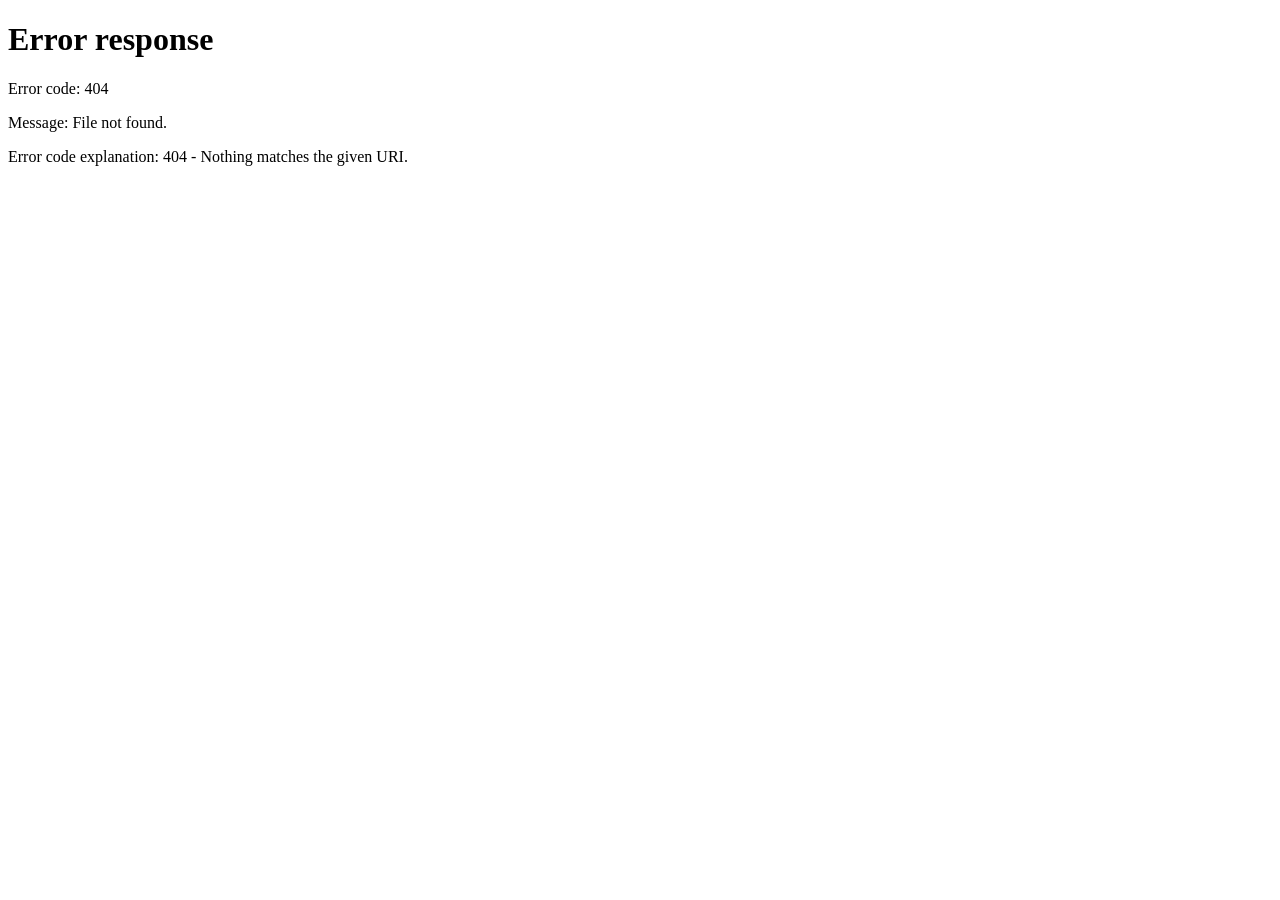
==== commit 828ff1b6: "/etkinlikler/ sayfasını ekle, README'yi güncelle - uplink-copy-site/etkinlikler/: Framer runtime'ı o" ====
--- a/uplink-copy-site/schedule/index.html
+++ b/uplink-copy-site/schedule/index.html
@@ -5,8 +5,8 @@
 <meta name="viewport" content="width=device-width, initial-scale=1">
 <meta name="robots" content="noindex">
 <title>Etkinlikler · NextGen KTÜ</title>
-<meta http-equiv="refresh" content="0; url=/#lineup">
-<script>location.replace("/#lineup")</script>
+<meta http-equiv="refresh" content="0; url=/etkinlikler/">
+<script>location.replace("/etkinlikler/")</script>
 <style>
 :root{color-scheme:light}
 *{box-sizing:border-box}
@@ -24,8 +24,8 @@
 <main>
 <p class="k">nextgen_ktü</p>
 <h1>Bu sayfa taşındı</h1>
-<p>Etkinlikler artık ana sayfada duyuruluyor.</p>
-<a href="/#lineup">Etkinliklere git</a>
+<p>Etkinlikler artık kendi sayfasında.</p>
+<a href="/etkinlikler/">Etkinliklere git</a>
 </main>
 </body>
 </html>
